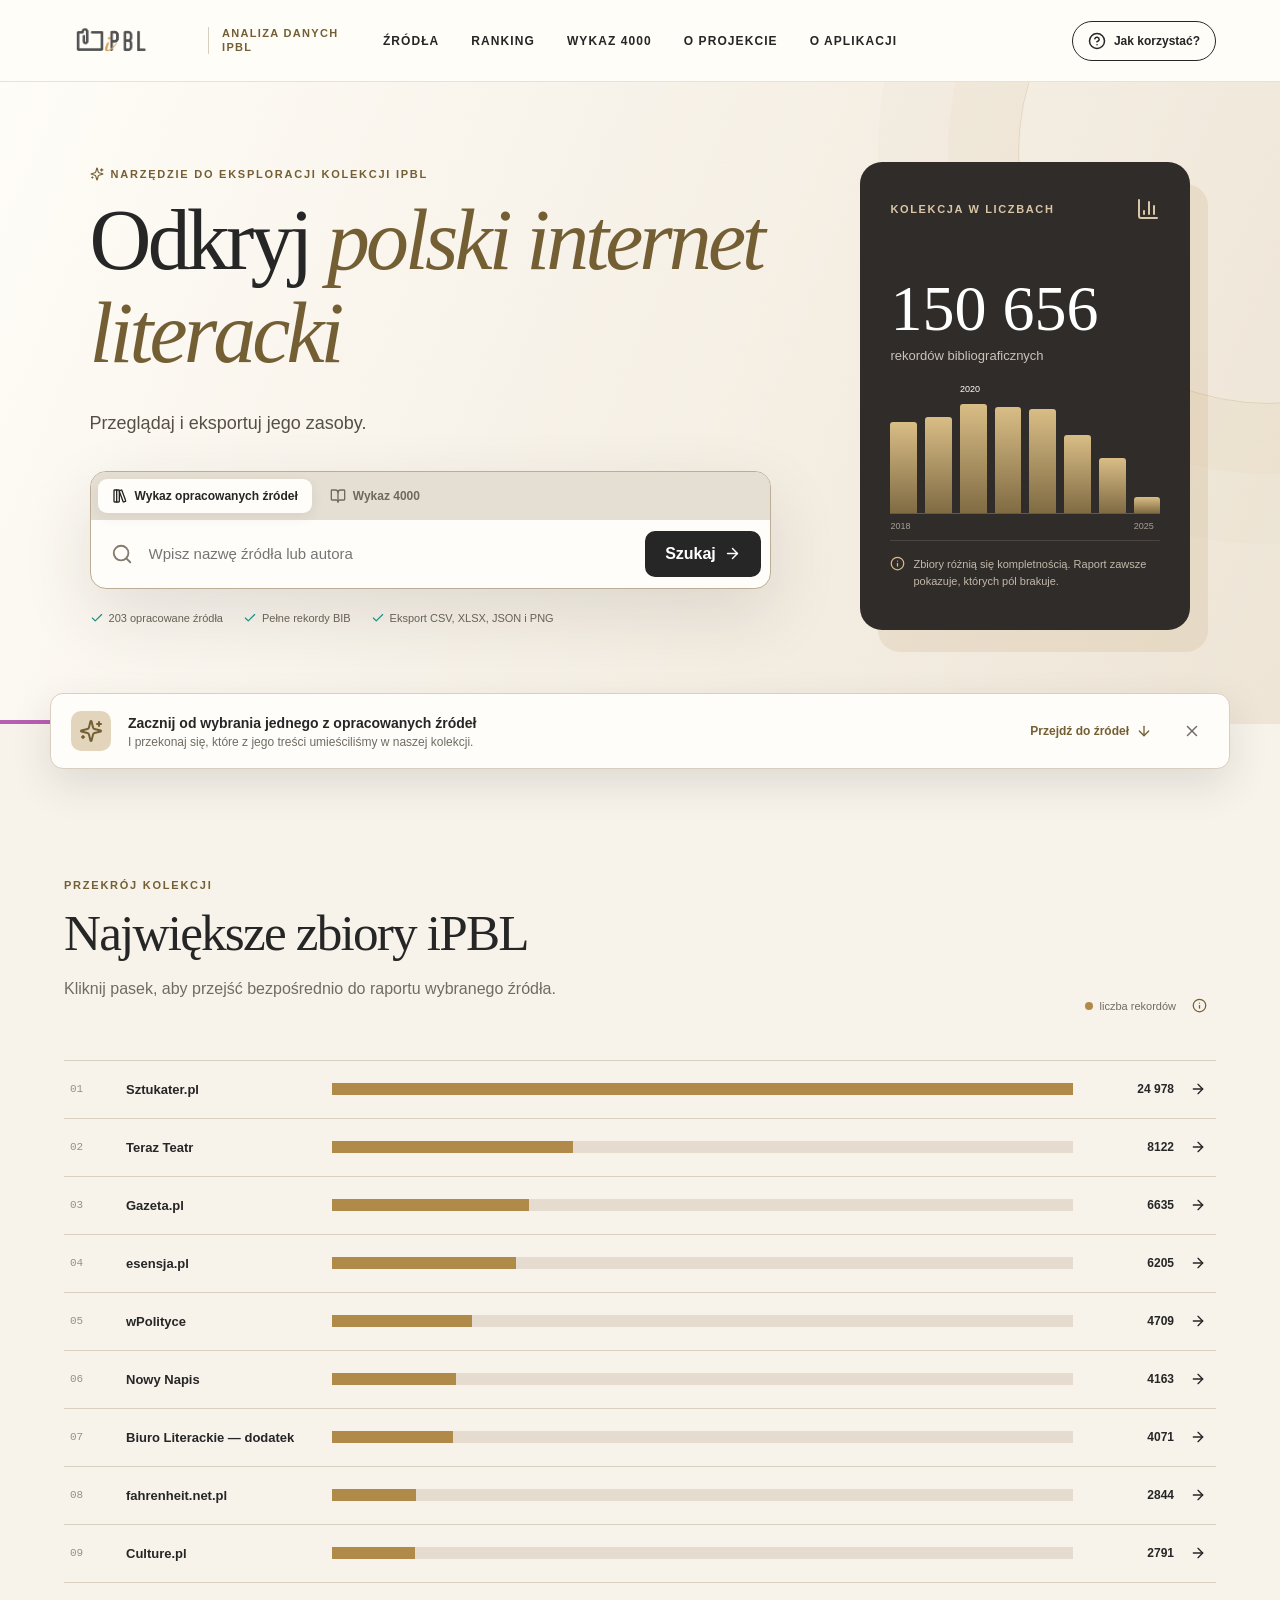
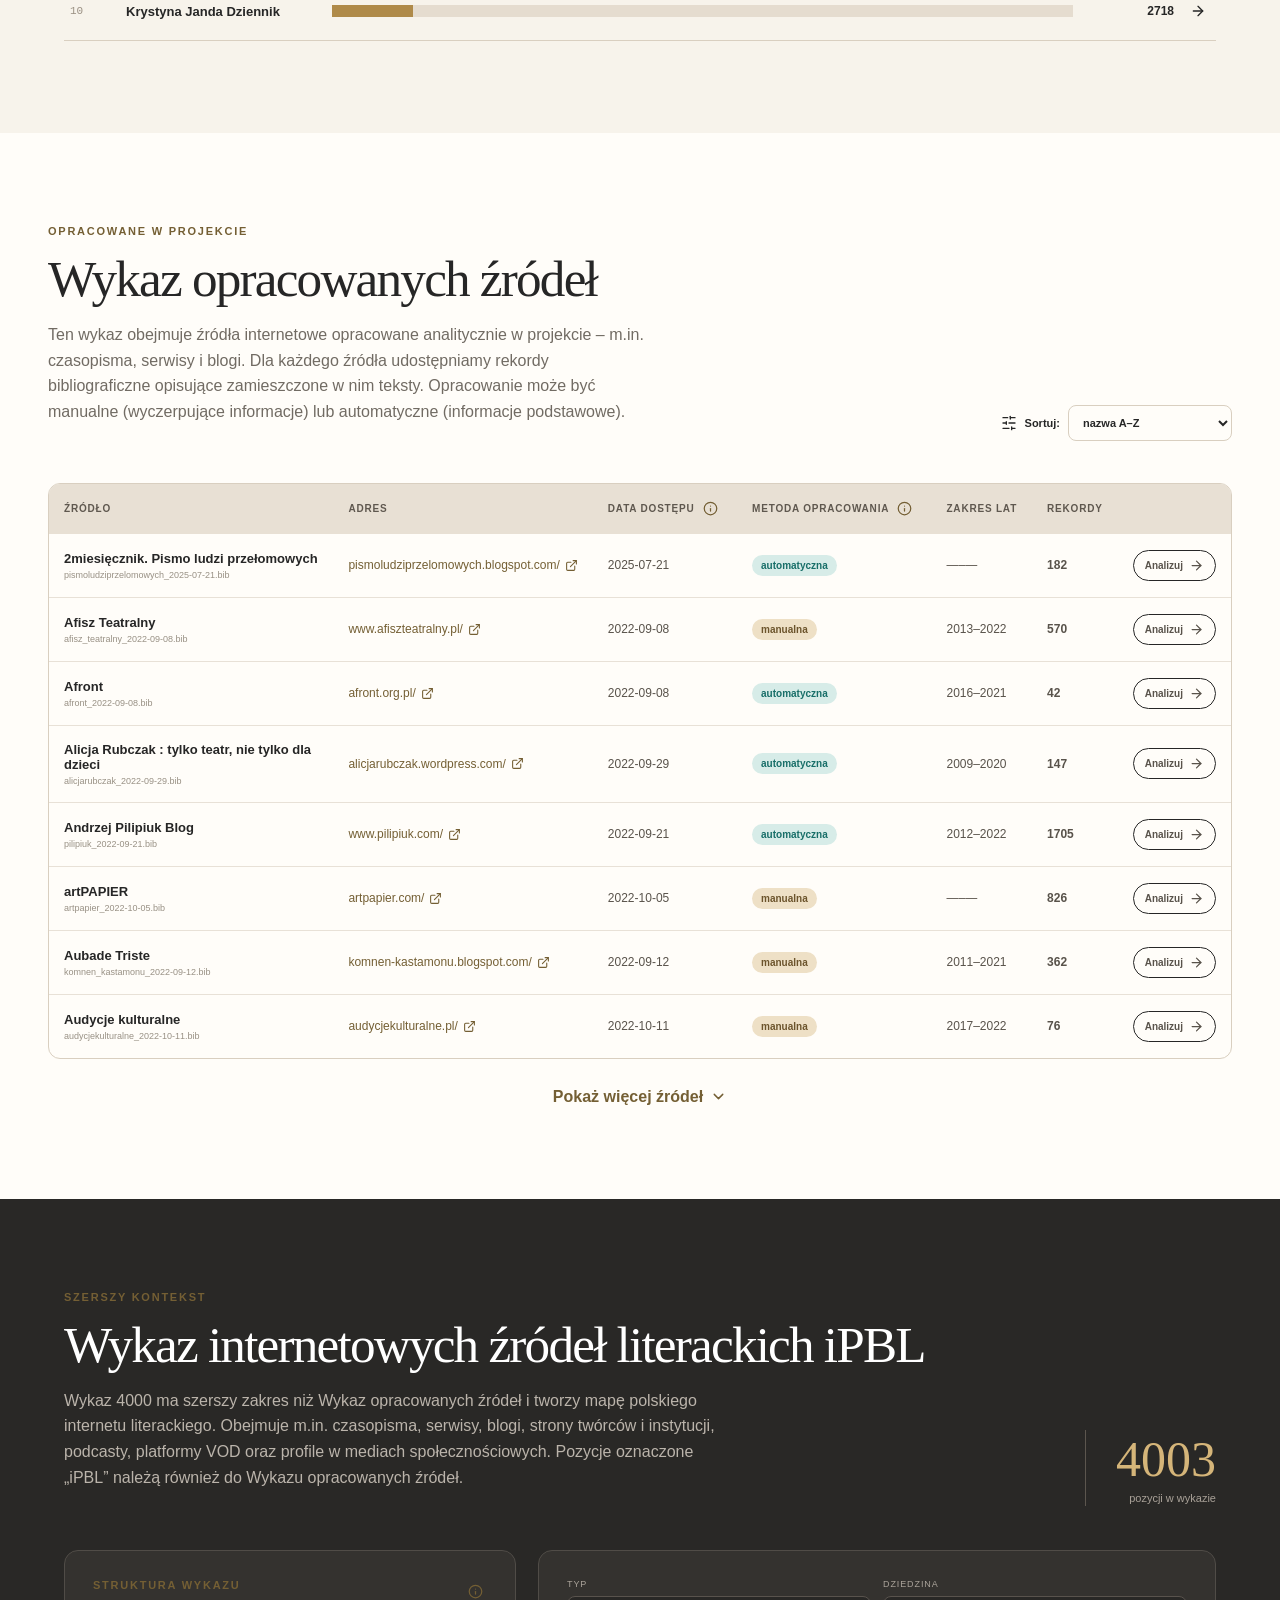
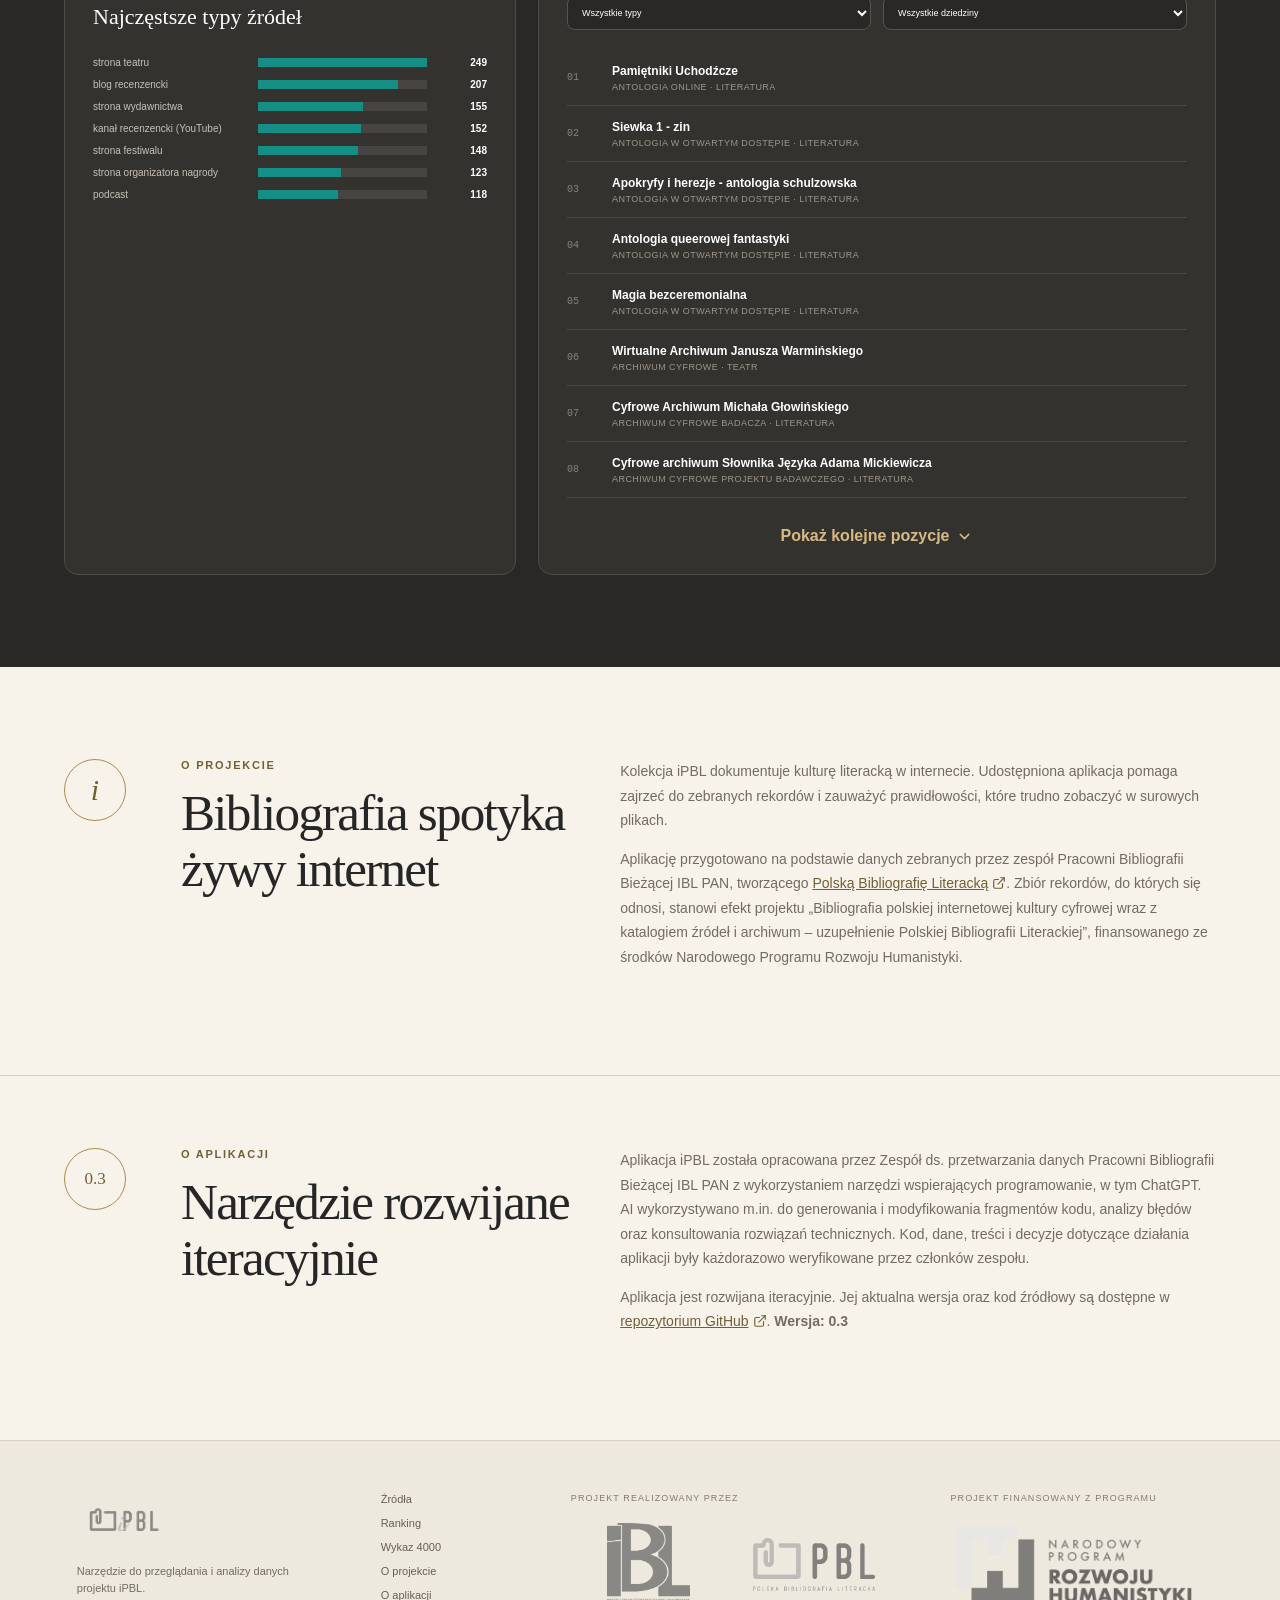
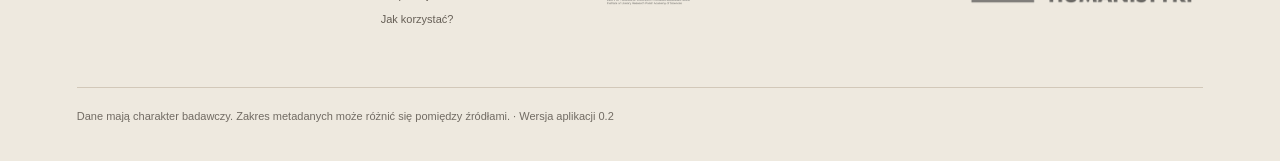
==== release/iPBL_app_standalone.html @ 631f83f5 "new structure v0.3" ====
<!doctype html>
<html lang="pl"><head><meta charset="utf-8"><meta name="viewport" content="width=device-width,initial-scale=1">
<title>Analiza danych iPBL</title><meta name="description" content="Samodzielne narzędzie do przeglądania i analizy danych iPBL.">
<link rel="icon" href="[data-uri]">
<script async src="https://www.googletagmanager.com/gtag/js?id=G-0B8F78RT52"></script>
<script>window.dataLayer = window.dataLayer || [];
  function gtag(){dataLayer.push(arguments);}
  gtag('js', new Date());
  gtag('config', 'G-0B8F78RT52');
</script>
<style>:root {
  --ink: #262626;
  --muted: #716b63;
  --paper: #f7f3eb;
  --white: #fffdf9;
  --gold: #af8a49;
  --gold-dark: #745f34;
  --coral: #df665e;
  --teal: #158f85;
  --line: #d9cfc0;
  --shadow: 0 26px 70px rgba(49, 39, 29, 0.12);
}

@theme inline {
  --font-sans: var(--font-geist-sans);
  --font-serif: var(--font-merriweather);
}

* { box-sizing: border-box; }
html { scroll-behavior: smooth; }
body { margin: 0; background: var(--paper); color: var(--ink); font-family: var(--font-geist-sans), Arial, sans-serif; }
button, input, select { font: inherit; }
button, a { -webkit-tap-highlight-color: transparent; }
a { color: inherit; }
button { color: inherit; }

.site-header { height: 82px; padding: 0 clamp(24px, 5vw, 82px); display: grid; grid-template-columns: minmax(210px, 1fr) auto minmax(210px, 1fr); align-items: center; border-bottom: 1px solid rgba(47, 43, 39, .13); background: rgba(255, 253, 249, .95); position: sticky; top: 0; z-index: 50; backdrop-filter: blur(14px); }
.brand { display: flex; align-items: center; gap: 12px; width: fit-content; text-decoration: none; }
.brand img { width: 132px; height: 56px; object-fit: contain; object-position: left center; }
.brand span { max-width: 150px; line-height: 1.25; font-size: 11px; font-weight: 650; letter-spacing: .12em; text-transform: uppercase; color: var(--gold-dark); border-left: 1px solid var(--line); padding-left: 13px; }
.brand--compact img { width: 150px; }
.site-header nav { display: flex; height: 100%; align-items: center; gap: 32px; }
.site-header nav a { text-decoration: none; text-transform: uppercase; letter-spacing: .09em; font-size: 12px; font-weight: 700; position: relative; }
.site-header nav a::after { content: ""; position: absolute; left: 0; right: 100%; bottom: -8px; height: 2px; background: var(--gold); transition: .2s; }
.site-header nav a:hover::after { right: 0; }
.help-button { justify-self: end; display: flex; align-items: center; gap: 8px; border: 1px solid var(--ink); background: transparent; border-radius: 999px; padding: 10px 15px; font-size: 12px; font-weight: 700; cursor: pointer; }
.help-button:hover { background: var(--ink); color: white; }
.mobile-menu { display: none; border: 0; background: none; }

.hero { min-height: 620px; display: grid; grid-template-columns: minmax(0, 1.35fr) minmax(330px, .65fr); gap: clamp(42px, 7vw, 110px); align-items: center; padding: 80px clamp(24px, 7vw, 125px) 94px; background: linear-gradient(112deg, rgba(255,253,248,.94), rgba(236,226,210,.84)), repeating-linear-gradient(-11deg, transparent 0 45px, rgba(110,90,60,.035) 46px 47px); position: relative; overflow: hidden; }
.hero::before, .hero::after { content: ""; position: absolute; border-radius: 50%; pointer-events: none; }
.hero::before { width: 500px; height: 500px; right: -240px; top: -180px; border: 1px solid rgba(175,138,73,.22); box-shadow: 0 0 0 70px rgba(175,138,73,.03), 0 0 0 140px rgba(175,138,73,.025); }
.hero::after { height: 4px; width: 38%; bottom: 0; left: 0; border-radius: 0; background: linear-gradient(90deg, #b55fb2 0 35%, #ff5768 35% 67%, #f1b94e 67%); box-shadow: 38vw 0 var(--teal); }
.hero-copy { max-width: 800px; position: relative; z-index: 1; }
.eyebrow { margin: 0 0 14px; display: flex; align-items: center; gap: 7px; color: var(--gold-dark); text-transform: uppercase; letter-spacing: .16em; font-size: 11px; font-weight: 800; }
h1, h2, h3 { margin: 0; line-height: 1.08; }
h1 { max-width: 760px; font-family: var(--font-merriweather), Georgia, serif; font-size: clamp(50px, 6.7vw, 96px); font-weight: 400; letter-spacing: -.045em; }
h1 em { color: var(--gold-dark); font-weight: 400; }
h2 { font-family: var(--font-merriweather), Georgia, serif; font-size: clamp(34px, 4vw, 55px); font-weight: 400; letter-spacing: -.035em; }
h3 { font-family: var(--font-merriweather), Georgia, serif; font-size: 25px; font-weight: 400; }
.hero-lead { max-width: 660px; margin: 28px 0 32px; color: #574f46; font-size: 18px; line-height: 1.7; }
.hero-search { max-width: 750px; background: var(--white); border: 1px solid #bdad97; box-shadow: var(--shadow); border-radius: 16px; overflow: hidden; }
.scope-switch { display: flex; gap: 4px; padding: 7px; background: #e5ded3; }
.scope-switch button { border: 0; background: transparent; padding: 9px 14px; border-radius: 9px; display: flex; align-items: center; gap: 7px; font-size: 12px; font-weight: 700; cursor: pointer; color: #71695f; }
.scope-switch button.active { background: var(--white); color: var(--ink); box-shadow: 0 4px 13px rgba(50,45,38,.07); }
.scope-switch button span { border-radius: 20px; padding: 2px 7px; background: rgba(42,39,35,.08); font-size: 10px; }
.search-line { height: 68px; display: flex; align-items: center; gap: 14px; padding: 8px 9px 8px 20px; }
.search-line > svg { color: #847a6d; }
.search-line input { min-width: 0; flex: 1; border: 0; outline: 0; background: transparent; font-size: 15px; }
.search-line button { border: 0; background: var(--ink); color: white; border-radius: 10px; padding: 14px 20px; display: flex; align-items: center; gap: 8px; cursor: pointer; font-weight: 700; }
.search-line button:hover { background: var(--gold-dark); }
.hero-meta { display: flex; flex-wrap: wrap; gap: 20px; margin-top: 22px; color: #685f55; font-size: 11px; }
.hero-meta span { display: flex; align-items: center; gap: 5px; }
.hero-meta svg { color: var(--teal); }
.hero-card { min-height: 410px; padding: 30px; border-radius: 22px; background: rgba(42,39,36,.97); color: white; box-shadow: 18px 22px 0 rgba(173,138,77,.14); position: relative; z-index: 1; }
.hero-card-top { display: flex; justify-content: space-between; align-items: center; color: #d9c6a7; }
.hero-card-top p { font-size: 11px; text-transform: uppercase; letter-spacing: .15em; font-weight: 700; }
.hero-total { display: block; margin-top: 46px; font-family: var(--font-merriweather), Georgia, serif; font-size: clamp(43px, 5vw, 64px); font-weight: 400; }
.hero-card > span { color: #c9c3b9; font-size: 13px; }
.mini-spectrum { height: 110px; display: flex; gap: 8px; align-items: end; margin: 40px 0 26px; border-bottom: 1px solid rgba(255,255,255,.22); }
.mini-spectrum div { height: 100%; flex: 1; position: relative; display: flex; align-items: end; }
.mini-spectrum div span { display: block; width: 100%; background: linear-gradient(#d9bd86, #806b43); border-radius: 3px 3px 0 0; position: relative; }
.mini-spectrum small { font-size: 9px; position: absolute; bottom: -18px; color: #a7a095; }
.mini-spectrum b { position: absolute; top: -20px; font-size: 9px; font-weight: 500; }
.hero-card-note { display: flex; align-items: flex-start; gap: 8px; padding-top: 15px; color: #c2b9aa; font-size: 11px; line-height: 1.5; border-top: 1px solid rgba(255,255,255,.12); }
.hero-card-note svg { flex: 0 0 auto; color: #d9bd86; }

.onboarding { max-width: 1180px; margin: -31px auto 40px; position: relative; z-index: 4; display: grid; grid-template-columns: auto 1fr auto auto; gap: 17px; align-items: center; padding: 17px 20px; background: var(--white); border: 1px solid var(--line); border-radius: 13px; box-shadow: 0 15px 40px rgba(50,43,36,.12); }
.onboarding-icon { width: 40px; height: 40px; border-radius: 10px; background: #e3d5bb; color: var(--gold-dark); display: grid; place-items: center; }
.onboarding strong { font-size: 14px; }
.onboarding p { margin: 3px 0 0; font-size: 12px; color: var(--muted); }
.onboarding > button { display: flex; align-items: center; gap: 7px; border: 0; background: transparent; color: var(--gold-dark); cursor: pointer; font-weight: 750; font-size: 12px; }
.onboarding .onboarding-close { color: var(--muted); padding: 8px; }

.section { max-width: 1320px; margin: 0 auto; padding: 92px clamp(24px, 5vw, 68px); }
.section--split { padding-top: 70px; }
.section-heading { display: flex; align-items: end; justify-content: space-between; gap: 30px; margin-bottom: 42px; }
.section-heading > div:first-child > p:last-child { max-width: 600px; color: var(--muted); line-height: 1.6; }
.legend { display: flex; align-items: center; gap: 16px; font-size: 11px; color: var(--muted); }
.legend span { display: flex; align-items: center; gap: 7px; }
.dot { width: 8px; height: 8px; border-radius: 50%; display: inline-block; }
.dot--gold { background: var(--gold); }
.info-tip { display: inline-grid; place-items: center; width: 24px; height: 24px; position: relative; border-radius: 50%; color: var(--gold-dark); cursor: help; }
.info-tip::after { content: attr(data-tip); position: absolute; width: 235px; bottom: calc(100% + 9px); right: -8px; background: var(--ink); color: white; padding: 10px 12px; border-radius: 8px; font-size: 11px; line-height: 1.4; opacity: 0; pointer-events: none; transform: translateY(4px); transition: .16s; z-index: 60; text-transform: none; letter-spacing: normal; font-weight: 500; }
.info-tip:hover::after, .info-tip:focus::after { opacity: 1; transform: translateY(0); }
.top-chart { border-top: 1px solid var(--line); }
.top-row { width: 100%; height: 58px; display: grid; grid-template-columns: 40px 190px 1fr 85px 20px; gap: 16px; align-items: center; border: 0; border-bottom: 1px solid var(--line); background: transparent; text-align: left; cursor: pointer; }
.top-row:hover { background: rgba(255,255,255,.65); }
.top-row:hover .top-track i { background: var(--coral); }
.rank { font-family: var(--font-geist-mono); color: #9a9083; font-size: 11px; }
.top-name { font-weight: 650; font-size: 13px; white-space: nowrap; overflow: hidden; text-overflow: ellipsis; }
.top-track { height: 12px; background: #e5dccf; display: block; }
.top-track i { display: block; height: 100%; background: var(--gold); transition: .2s; }
.top-row strong { text-align: right; font-size: 12px; }

.sources-section { background: var(--white); max-width: none; padding-left: max(24px, calc((100vw - 1184px) / 2)); padding-right: max(24px, calc((100vw - 1184px) / 2)); }
.source-tools label { display: flex; align-items: center; gap: 8px; font-size: 11px; font-weight: 700; }
select { border: 1px solid var(--line); border-radius: 8px; background: var(--white); padding: 10px 30px 10px 10px; color: var(--ink); outline-color: var(--gold); }
.source-table-wrap, .table-wrap { overflow: auto; border: 1px solid var(--line); border-radius: 12px; }
table { width: 100%; border-collapse: collapse; }
th { padding: 13px 15px; background: #e8e0d4; color: #5f584f; text-align: left; font-size: 10px; text-transform: uppercase; letter-spacing: .08em; white-space: nowrap; }
th .info-tip { display: inline-grid; vertical-align: middle; }
td { padding: 16px 15px; border-bottom: 1px solid #e8e1d7; font-size: 12px; color: #59534b; vertical-align: middle; }
tbody tr:last-child td { border-bottom: 0; }
tbody tr:hover td { background: #faf7f1; }
td strong { display: block; color: var(--ink); font-size: 13px; }
td small { display: block; margin-top: 4px; color: #989084; font-size: 9px; }
td a { color: var(--gold-dark); display: inline-flex; align-items: center; gap: 5px; text-decoration: none; }
.row-button { display: flex; align-items: center; gap: 6px; white-space: nowrap; border: 1px solid var(--ink); background: transparent; border-radius: 999px; padding: 7px 11px; cursor: pointer; font-size: 10px; font-weight: 700; }
.row-button:hover { background: var(--ink); color: white; }
.method-badge { display: inline-flex; align-items: center; padding: 5px 9px; border-radius: 999px; font-size: 10px; font-weight: 750; white-space: nowrap; }
.method-badge--manualna { color: #6c542c; background: #eee0c6; }
.method-badge--automatyczna { color: #176e68; background: #d7ece8; }
.method-badge--nieustalona { color: #716b63; background: #e8e2d9; }
.show-more { margin: 28px auto 0; display: flex; align-items: center; gap: 7px; border: 0; background: transparent; color: var(--gold-dark); font-weight: 750; cursor: pointer; }
.show-more--light { color: #d7ba83; }
.results-note { margin: -20px 0 18px; color: var(--muted); font-size: 12px; }
.empty-state { padding: 28px; text-align: center; color: var(--muted); font-size: 13px; }

.catalog-section { background: #292826; color: white; }
.catalog-intro { display: grid; grid-template-columns: 1fr auto; align-items: end; gap: 40px; margin-bottom: 44px; }
.catalog-intro p:last-child { color: #bbb4ab; max-width: 660px; line-height: 1.6; }
.catalog-stat { text-align: right; border-left: 1px solid #5c564e; padding-left: 30px; }
.catalog-stat strong { font-family: var(--font-merriweather), Georgia, serif; font-weight: 400; display: block; color: #d5b579; font-size: 50px; }
.catalog-stat span { color: #a9a198; font-size: 11px; }
.catalog-grid { display: grid; grid-template-columns: .8fr 1.2fr; gap: 22px; }
.catalog-chart-card, .catalog-list-card { background: #34322f; border: 1px solid #504c47; border-radius: 14px; padding: 28px; }
.card-heading { display: flex; align-items: start; justify-content: space-between; margin-bottom: 28px; }
.card-heading h3 { font-size: 22px; }
.catalog-filters { display: grid; grid-template-columns: 1fr 1fr; gap: 12px; margin-bottom: 20px; }
.catalog-filters label { display: grid; gap: 7px; color: #aaa39a; font-size: 9px; text-transform: uppercase; letter-spacing: .1em; }
.catalog-filters select { width: 100%; background: #292826; color: white; border-color: #59534d; }
.catalog-row { display: grid; grid-template-columns: 35px minmax(0, 1fr) auto; gap: 10px; align-items: center; min-height: 56px; border-bottom: 1px solid #4b4742; }
.catalog-main-link { min-width: 0; color: inherit; text-decoration: none; }
.catalog-row:hover .catalog-main-link strong, .catalog-main-link:hover strong { color: #d6bb86; }
.catalog-ipbl-badge { border: 1px solid #d6bb86; background: transparent; color: #d6bb86; border-radius: 999px; padding: 5px 8px; cursor: pointer; font-size: 9px; font-weight: 800; letter-spacing: .05em; }
.catalog-ipbl-badge:hover, .catalog-ipbl-badge:focus { background: #d6bb86; color: #292826; outline: none; }
.catalog-index { font-family: var(--font-geist-mono); color: #89827a; font-size: 10px; }
.catalog-row strong { display: block; font-size: 12px; }
.catalog-row small { display: block; color: #9d958c; font-size: 9px; margin-top: 4px; text-transform: uppercase; letter-spacing: .05em; }
.catalog-list-card .results-note { margin: 0 0 12px; color: #bdb6ad; }
.results-note--filters { display: flex; align-items: center; flex-wrap: wrap; gap: 9px; }
.filter-chip { display: inline-flex; align-items: center; gap: 6px; padding: 5px 7px 5px 10px; border: 1px solid #6b6258; border-radius: 999px; background: rgba(213,181,121,.08); color: #e2cfaa; }
.filter-chip button { width: 22px; height: 22px; display: grid; place-items: center; border: 0; border-radius: 50%; background: rgba(255,255,255,.08); color: inherit; cursor: pointer; padding: 0; }
.filter-chip button:hover, .filter-chip button:focus { background: #d6bb86; color: #292826; outline: none; }

.bars { display: grid; gap: 11px; }
.bar-row { display: grid; grid-template-columns: minmax(95px, 155px) 1fr 50px; gap: 10px; align-items: center; font-size: 10px; }
.bar-label { overflow: hidden; white-space: nowrap; text-overflow: ellipsis; color: #c8c1b7; }
.bar-track { height: 9px; background: rgba(255,255,255,.09); }
.bar-track span { height: 100%; display: block; background: var(--gold); }
.bars--teal .bar-track span { background: var(--teal); }
.bars--coral .bar-track span { background: var(--coral); }
.bar-row strong { text-align: right; font-size: 10px; }

.about { display: grid; grid-template-columns: 75px .8fr 1.2fr; gap: 42px; align-items: start; }
.about-number { width: 62px; height: 62px; display: grid; place-items: center; border: 1px solid var(--gold); color: var(--gold-dark); border-radius: 50%; font-family: var(--font-merriweather), Georgia, serif; font-size: 30px; font-style: italic; }
.about-copy { color: var(--muted); line-height: 1.75; font-size: 14px; }
.about-copy p:first-child { margin-top: 0; }
.about-copy a { color: var(--gold-dark); display: inline-flex; align-items: center; gap: 4px; }
.about--app { border-top: 1px solid var(--line); padding-top: 72px; }
.about-number--version { font-size: 17px; font-style: normal; }
footer { padding: 52px clamp(24px, 6vw, 90px) 24px; background: #eee9df; color: var(--ink); border-top: 1px solid var(--line); display: grid; grid-template-columns: 1fr .55fr 1.3fr 1fr; gap: clamp(28px, 4vw, 58px); align-items: start; }
footer p { color: #716b63; font-size: 11px; line-height: 1.6; }
.footer-intro .brand { margin-bottom: 14px; }
.footer-intro .brand img, .footer-logo img { filter: grayscale(1); opacity: .62; transition: filter .22s, opacity .22s, transform .22s; }
.footer-intro .brand:hover img, .footer-logo:hover img { filter: none; opacity: 1; transform: translateY(-2px); }
.footer-links { display: grid; gap: 12px; }
.footer-links a, .footer-links button { color: #665f56; text-decoration: none; background: none; border: 0; padding: 0; text-align: left; cursor: pointer; font-size: 11px; }
.footer-links a:hover, .footer-links button:hover { color: var(--gold-dark); }
.footer-institutions > span, .footer-funding > span:first-child { display: block; color: #827a70; font-size: 9px; text-transform: uppercase; letter-spacing: .12em; margin-bottom: 14px; }
.footer-logo-row { display: grid; grid-template-columns: repeat(2, minmax(0, 1fr)); align-items: center; gap: 18px; }
.footer-logo { height: 94px; display: flex; align-items: center; justify-content: center; background: transparent; }
.footer-logo img { display: block; max-width: 100%; max-height: 88px; width: auto; height: auto; object-fit: contain; }
.footer-logo--wide { width: min(100%, 245px); justify-content: flex-start; }
.footer-logo--wide img { max-height: 88px; }
.footer-note { grid-column: 1 / -1; padding-top: 20px; border-top: 1px solid #d2c8b9; }

.modal-backdrop { position: fixed; inset: 0; z-index: 100; background: rgba(24,22,20,.78); backdrop-filter: blur(6px); padding: 22px; display: grid; place-items: center; }
.source-modal { width: min(1180px, 100%); max-height: calc(100vh - 44px); overflow: auto; background: var(--paper); border-radius: 18px; box-shadow: 0 35px 100px rgba(0,0,0,.4); padding: 38px; position: relative; }
.modal-close { position: absolute; top: 15px; right: 15px; width: 38px; height: 38px; border: 0; background: #e9e1d6; border-radius: 50%; cursor: pointer; display: grid; place-items: center; z-index: 3; }
.modal-heading { display: flex; align-items: end; justify-content: space-between; gap: 30px; padding-right: 30px; }
.modal-heading h2 { font-size: 43px; }
.modal-heading > div > p:last-child { color: var(--muted); font-size: 12px; }
.modal-heading a { display: inline-flex; align-items: center; gap: 5px; color: var(--gold-dark); }
.button { display: flex; align-items: center; justify-content: center; gap: 8px; border: 0; border-radius: 9px; padding: 12px 16px; cursor: pointer; font-weight: 700; }
.button--dark { background: var(--ink); color: white; }
.button--gold { background: var(--gold); color: white; }
.export-menu { position: relative; }
.export-popover { display: none; position: absolute; right: 0; top: 100%; min-width: 170px; padding: 6px; background: white; border: 1px solid var(--line); border-radius: 10px; box-shadow: var(--shadow); z-index: 4; }
.export-menu:hover .export-popover, .export-menu:focus-within .export-popover { display: grid; }
.export-popover button { border: 0; background: none; display: flex; align-items: center; gap: 8px; padding: 9px; border-radius: 7px; cursor: pointer; text-align: left; }
.export-popover button:hover { background: var(--paper); }
.export-popover button:disabled { opacity: .4; cursor: wait; }
.modal-kpis { display: grid; grid-template-columns: repeat(4, 1fr); margin: 32px 0; border-top: 1px solid var(--line); border-bottom: 1px solid var(--line); }
.modal-kpis div { padding: 20px; border-right: 1px solid var(--line); }
.modal-kpis div:last-child { border-right: 0; }
.modal-kpis span { display: block; text-transform: uppercase; letter-spacing: .1em; font-size: 9px; color: var(--muted); }
.modal-kpis strong { display: block; font-family: var(--font-merriweather), Georgia, serif; font-size: 26px; font-weight: 400; margin-top: 8px; }
.modal-kpis small { color: #999084; font-size: 9px; }
.analysis-tabs { display: flex; gap: 6px; border-bottom: 1px solid var(--line); }
.analysis-tabs button { border: 0; background: none; padding: 12px 15px; color: var(--muted); font-size: 11px; cursor: pointer; border-bottom: 2px solid transparent; }
.analysis-tabs button.active { color: var(--ink); font-weight: 750; border-color: var(--gold); }
.analysis-panel { display: grid; grid-template-columns: .33fr .67fr; gap: 35px; min-height: 300px; align-items: center; padding: 28px 0 40px; }
.analysis-copy p:last-child { color: var(--muted); line-height: 1.6; font-size: 12px; }
.analysis-visual .bars .bar-label { color: var(--muted); }
.analysis-visual .bar-track { background: #e0d8cc; }
.year-chart { width: 100%; height: auto; overflow: visible; }
.axis { stroke: #b9aa96; }
.chart-column { fill: var(--gold); transition: .2s; }
.chart-column-group { outline: none; }
.chart-column-group:hover .chart-column, .chart-column-group:focus .chart-column { fill: var(--coral); }
.chart-tooltip { opacity: 0; pointer-events: none; transition: opacity .15s; }
.chart-column-group:hover .chart-tooltip, .chart-column-group:focus .chart-tooltip { opacity: 1; }
.chart-tooltip rect { fill: var(--ink); }
.chart-tooltip text { fill: white; font-size: 9px; font-weight: 700; font-family: var(--font-geist-sans); }
.chart-label, .chart-max { fill: #71695e; font-size: 9px; font-family: var(--font-geist-sans); }
.records-heading { display: flex; justify-content: space-between; align-items: end; gap: 20px; margin-bottom: 18px; }
.records-heading h3 { font-size: 27px; }
.table-search { min-width: 270px; display: flex; align-items: center; gap: 8px; padding: 10px 12px; background: white; border: 1px solid var(--line); border-radius: 9px; }
.table-search input { border: 0; outline: 0; width: 100%; background: transparent; font-size: 12px; }
.table-wrap { background: white; }
.table-wrap th { position: sticky; top: 0; z-index: 1; }
.table-wrap td { max-width: 300px; line-height: 1.45; }
.keywords-cell { min-width: 250px; }
.metadata-link { color: var(--gold-dark); text-decoration: underline; text-decoration-color: rgba(116,95,52,.35); text-underline-offset: 2px; }
.term-separator { color: #9a9185; }
.pagination { display: flex; justify-content: space-between; align-items: center; padding-top: 14px; color: var(--muted); font-size: 11px; }
.pagination div { display: flex; align-items: center; gap: 10px; }
.pagination button { border: 1px solid var(--line); background: white; border-radius: 7px; padding: 7px 11px; cursor: pointer; }
.pagination button:disabled { opacity: .4; cursor: default; }
.loading, .error-box { padding: 40px; text-align: center; color: var(--muted); }
.loading span { width: 18px; height: 18px; border: 2px solid var(--line); border-top-color: var(--gold); border-radius: 50%; display: inline-block; vertical-align: middle; margin-right: 8px; animation: spin .8s linear infinite; }
.error-box { color: #a5403b; background: #f8dfdc; border-radius: 10px; }
@keyframes spin { to { transform: rotate(360deg); } }

.help-modal { width: min(600px, 100%); background: var(--paper); border-radius: 18px; padding: 45px; position: relative; box-shadow: var(--shadow); }
.help-modal h2 { font-size: 38px; }
.help-modal ol { list-style: none; padding: 0; margin: 35px 0; display: grid; gap: 22px; }
.help-modal li { display: grid; grid-template-columns: 38px 1fr; gap: 14px; }
.help-modal li > span { width: 34px; height: 34px; border-radius: 50%; display: grid; place-items: center; background: #e2d4bb; color: var(--gold-dark); font-family: var(--font-merriweather), Georgia, serif; }
.help-modal li strong { font-size: 14px; }
.help-modal li p { margin: 4px 0 0; color: var(--muted); line-height: 1.5; font-size: 12px; }
.help-note { margin: -8px 0 28px; padding: 12px 14px; border-left: 3px solid var(--gold); background: #eee5d7; color: #625b52; font-size: 11px; line-height: 1.55; }

@media (max-width: 980px) {
  .site-header { grid-template-columns: 1fr auto auto; }
  .site-header nav { display: none; position: absolute; top: 82px; left: 0; right: 0; height: auto; padding: 25px; background: white; flex-direction: column; align-items: flex-start; }
  .site-header nav.open { display: flex; }
  .mobile-menu { display: block; }
  .hero { grid-template-columns: 1fr; padding-top: 65px; }
  .hero-card { min-height: 340px; }
  .catalog-grid { grid-template-columns: 1fr; }
  .about { grid-template-columns: 60px 1fr; }
  .about-copy { grid-column: 2; }
  footer { grid-template-columns: 1fr 1fr; }
  .footer-institutions { grid-column: 1 / -1; }
  .footer-note { grid-column: 1 / -1; }
  .analysis-panel { grid-template-columns: 1fr; }
}

@media (max-width: 680px) {
  .site-header { height: 70px; padding: 0 18px; }
  .site-header nav { top: 70px; }
  .brand img { width: 112px; }
  .brand span, .help-button { display: none; }
  .hero { padding: 54px 20px 75px; min-height: auto; }
  h1 { font-size: 48px; }
  h2 { font-size: 34px; }
  .hero-lead { font-size: 15px; }
  .scope-switch { overflow-x: auto; }
  .scope-switch button { white-space: nowrap; }
  .search-line button { padding: 13px; font-size: 0; }
  .search-line button svg { width: 18px; }
  .hero-meta { display: none; }
  .onboarding { margin: 14px 14px 0; grid-template-columns: auto 1fr auto; }
  .onboarding > button:not(.onboarding-close) { grid-column: 2; }
  .onboarding-close { grid-column: 3; grid-row: 1; }
  .section { padding: 65px 20px; }
  .section-heading, .catalog-intro, .modal-heading, .records-heading { align-items: flex-start; flex-direction: column; display: flex; }
  .top-row { grid-template-columns: 28px 110px 1fr 65px; gap: 8px; }
  .top-row svg { display: none; }
  .source-tools { width: 100%; }
  .source-tools label { justify-content: space-between; }
  .catalog-stat { text-align: left; border-left: 0; border-top: 1px solid #5c564e; padding: 18px 0 0; }
  .catalog-filters { grid-template-columns: 1fr; }
  .about { grid-template-columns: 1fr; }
  .about-copy { grid-column: auto; }
  footer { grid-template-columns: 1fr; }
  .footer-institutions { grid-column: auto; }
  .footer-logo-row { max-width: 360px; }
  .source-modal { padding: 30px 18px; max-height: 100vh; border-radius: 0; }
  .modal-backdrop { padding: 0; }
  .modal-heading h2 { font-size: 32px; }
  .modal-kpis { grid-template-columns: 1fr 1fr; }
  .modal-kpis div:nth-child(2) { border-right: 0; }
  .analysis-tabs { overflow-x: auto; }
  .analysis-tabs button { white-space: nowrap; }
  .table-search { min-width: 100%; }
  .pagination { align-items: flex-start; gap: 12px; flex-direction: column; }
  .help-modal { min-height: 100vh; border-radius: 0; padding: 45px 25px; }
}

body{--font-geist-sans:Arial,sans-serif;--font-geist-mono:Consolas,monospace;--font-merriweather:Georgia,serif}


/* Informational tooltips are rendered at document-body level so table overflow cannot clip them. */
.info-tip::after { content: none !important; display: none !important; }
#ipbl-global-tooltip {
  position: fixed;
  left: 0;
  top: 0;
  z-index: 2147483647;
  display: none;
  max-width: min(290px, calc(100vw - 24px));
  padding: 10px 12px;
  border-radius: 8px;
  background: var(--ink, #262626);
  color: #fff;
  box-shadow: 0 8px 24px rgba(0,0,0,.22);
  font-family: var(--font-geist-sans, Arial, sans-serif);
  font-size: 11px;
  font-weight: 500;
  line-height: 1.45;
  letter-spacing: normal;
  text-transform: none;
  white-space: normal;
  pointer-events: none;
}
</style></head><body><div id="root"></div>
<script>window.IPBL_DATA={"sources":[{"file":"afisz_teatralny_2022-09-08.bib","name":"Afisz Teatralny","accessDate":"2022-09-08","records":570,"url":"http://www.afiszteatralny.pl/","method":"manualna","yearFrom":"2013","yearTo":"2022","years":[{"label":"2013","value":7},{"label":"2014","value":58},{"label":"2015","value":80},{"label":"2016","value":110},{"label":"2017","value":146},{"label":"2018","value":71},{"label":"2019","value":47},{"label":"2020","value":25},{"label":"2021","value":20},{"label":"2022","value":6}],"authorsTotal":1,"genresTotal":4,"subjectsTotal":304,"authors":[{"label":"Kobroń, Agnieszka","value":570}],"genres":[{"label":"recenzja","value":472},{"label":"wywiad","value":60},{"label":"artykuł","value":35},{"label":"felieton","value":1}],"subjects":[{"label":"Warszawa","value":359},{"label":"Kraków","value":76},{"label":"artyści teatru","value":66},{"label":"wywiad","value":59},{"label":"Teatr Studio","value":33},{"label":"Teatr Żydowski im. Estery Rachel i Idy Kamińskich","value":29},{"label":"Teatr Powszechny","value":27},{"label":"monodram","value":27},{"label":"Narodowy Stary Teatr im. Heleny Modrzejewskiej","value":26},{"label":"Teatr WARSawy","value":25}]},{"file":"afront_2022-09-08.bib","name":"Afront","accessDate":"2022-09-08","records":42,"url":"https://afront.org.pl/","method":"automatyczna","yearFrom":"2016","yearTo":"2021","years":[{"label":"2016","value":6},{"label":"2017","value":14},{"label":"2018","value":5},{"label":"2019","value":9},{"label":"2020","value":6},{"label":"2021","value":2}],"authorsTotal":4,"genresTotal":0,"subjectsTotal":6,"authors":[{"label":"Nowosad, Jarosław","value":6},{"label":"Dobrego ankietera poznamy po podbitych oczach i śladach and po gaszeniu na ciele papierosów and z książki pt. „Jak się pozbyć ankietera i dlaczego w tym celu trzeba go ukatrupić”, Cytat and Dziechciarz, Olgerd and Internet, Fot.","value":1},{"label":"tekst: Jarosław Nowosad and zdjęcia: Olgerd Dziechciarz","value":1},{"label":"Nowosad, Tekst: Jarosław and Zub, Fot. Agnieszka","value":1}],"genres":[],"subjects":[{"label":"Aktualności","value":36},{"label":"Recenzje","value":10},{"label":"Proza","value":5},{"label":"Blog","value":4},{"label":"Inne","value":2},{"label":"Polecamy","value":1}]},{"file":"aict_2024-03-08.bib","name":"Sekcja Polska Międzynarodowego Stowarzyszenia Krytyków Teatralnych AICT","accessDate":"2024-03-08","records":483,"url":"https://www.aict.art.pl/","method":"manualna","yearFrom":"2004","yearTo":"2008","years":[{"label":"2004","value":73},{"label":"2005","value":91},{"label":"2006","value":123},{"label":"2007","value":112},{"label":"2008","value":84}],"authorsTotal":66,"genresTotal":12,"subjectsTotal":114,"authors":[{"label":"Miłkowski, Tomasz","value":153},{"label":"Ada Romanowska","value":38},{"label":"Justyna Hofman – Wiśniewska","value":36},{"label":"Bożena Frankowska","value":10},{"label":"Semła","value":9},{"label":"Hofman-Wiśniewska, Justyna","value":7},{"label":"Jagoda Opalińska","value":6},{"label":"Klemens Krzyżagórski","value":5}],"genres":[{"label":"recenzja","value":192},{"label":"artykuł","value":160},{"label":"nota","value":63},{"label":"wywiad","value":34},{"label":"zgon","value":12},{"label":"kult","value":5},{"label":"teksty dramatyczne","value":4},{"label":"wypowiedź","value":3}],"subjects":[{"label":"Warsaw","value":29},{"label":"AICT Polska","value":13},{"label":"Olsztyn","value":13},{"label":"Wroclaw","value":10},{"label":"International Association of Theatre Critics.","value":5},{"label":"Lublin","value":5},{"label":"Pisarze rosyjscy","value":4},{"label":"Poeci rosyjscy","value":4},{"label":"Teatr im. Stefana Jaracza (Olsztyn).","value":4},{"label":"Seoul","value":4}]},{"file":"alicjarubczak_2022-09-29.bib","name":"Alicja Rubczak : tylko teatr, nie tylko dla dzieci","accessDate":"2022-09-29","records":147,"url":"https://alicjarubczak.wordpress.com/","method":"automatyczna","yearFrom":"2009","yearTo":"2020","years":[{"label":"2009","value":42},{"label":"2010","value":47},{"label":"2011","value":39},{"label":"2012","value":18},{"label":"2020","value":1}],"authorsTotal":1,"genresTotal":0,"subjectsTotal":0,"authors":[{"label":"Morawska-Rubczak, Alicja","value":147}],"genres":[],"subjects":[]},{"file":"artpapier_2022-10-05.bib","name":"artPAPIER","accessDate":"2022-10-05","records":826,"url":"http://artpapier.com/","method":"manualna","yearFrom":"—","yearTo":"—","years":[],"authorsTotal":164,"genresTotal":7,"subjectsTotal":995,"authors":[{"label":"Ciszewski, Andrzej","value":143},{"label":"Pieniążek, Przemysław","value":74},{"label":"Kamila Czaja","value":41},{"label":"Magdalena Piotrowska-Grot","value":32},{"label":"Grzegorz Marcinkowski","value":28},{"label":"Redakcja","value":20},{"label":"Michał Misztal","value":20},{"label":"Strózik, Sabina","value":19}],"genres":[{"label":"recenzja","value":728},{"label":"artykuł","value":37},{"label":"wiersz","value":29},{"label":"wywiad","value":5},{"label":"esej","value":3},{"label":"proza","value":3},{"label":"zgon","value":1}],"subjects":[{"label":"komiks","value":255},{"label":"idee","value":234},{"label":"literatura","value":178},{"label":"poezja","value":95},{"label":"Pisarze francuscy","value":60},{"label":"Poeci francuscy","value":60},{"label":"prezentacje","value":40},{"label":"Pisarze irlandzcy","value":26},{"label":"Poeci irlandzcy","value":26},{"label":"film","value":23}]},{"file":"audycjekulturalne_2022-10-11.bib","name":"Audycje kulturalne","accessDate":"2022-10-11","records":76,"url":"https://audycjekulturalne.pl/","method":"manualna","yearFrom":"2017","yearTo":"2022","years":[{"label":"2017","value":10},{"label":"2018","value":18},{"label":"2019","value":1},{"label":"2020","value":12},{"label":"2021","value":18},{"label":"2022","value":17}],"authorsTotal":12,"genresTotal":7,"subjectsTotal":340,"authors":[{"label":"Oklińska, Katarzyna","value":18},{"label":"Miszewska, Magdalena","value":11},{"label":"Matwiejuk, Martyna","value":9},{"label":"Galant, Aleksandra","value":9},{"label":"Kołodziejczyk, Dorota","value":8},{"label":"Ryba, Natalia","value":5},{"label":"Karna, Anna","value":5},{"label":"Gzyra-Iskandar, Joanna","value":4}],"genres":[{"label":"artykuł","value":55},{"label":"nota","value":8},{"label":"wspomnienie","value":5},{"label":"inne","value":4},{"label":"kult","value":2},{"label":"zgon","value":1},{"label":"recenzja","value":1}],"subjects":[{"label":"ksiązka","value":13},{"label":"film","value":10},{"label":"teatr","value":9},{"label":"wystawa","value":8},{"label":"NCK","value":8},{"label":"poezja","value":8},{"label":"sztuka","value":7},{"label":"literatura","value":6},{"label":"biografia","value":5},{"label":"czytanie","value":5}]},{"file":"bartlebydeangola_2025-03-20.bib","name":"Bartleby de Angola","accessDate":"2025-03-20","records":18,"url":"https://bartlebydeangola.blogspot.com/","method":"manualna","yearFrom":"2013","yearTo":"2024","years":[{"label":"2013","value":4},{"label":"2014","value":5},{"label":"2017","value":2},{"label":"2018","value":2},{"label":"2019","value":2},{"label":"2024","value":3}],"authorsTotal":1,"genresTotal":7,"subjectsTotal":0,"authors":[{"label":"de Angola - Przemysław Rojek, Bartleby","value":18}],"genres":[{"label":"wiersz","value":7},{"label":"wpis blogowy","value":3},{"label":"szkic","value":3},{"label":"esej","value":2},{"label":"poemat","value":1},{"label":"artykuł","value":1},{"label":"proza","value":1}],"subjects":[]},{"file":"bernadetta_darska_2022-09-09.bib","name":"Nowości Książkowe - Blog Bernadetty Darskiej","accessDate":"2022-09-09","records":779,"url":"https://bernadettadarska.blogspot.com/","method":"manualna","yearFrom":"2015","yearTo":"2022","years":[{"label":"2015","value":133},{"label":"2016","value":145},{"label":"2017","value":152},{"label":"2018","value":121},{"label":"2019","value":64},{"label":"2020","value":57},{"label":"2021","value":65},{"label":"2022","value":42}],"authorsTotal":1,"genresTotal":1,"subjectsTotal":646,"authors":[{"label":"Bernadetta Darska","value":779}],"genres":[{"label":"recenzja","value":779}],"subjects":[{"label":"proza zagraniczna","value":290},{"label":"proza polska","value":184},{"label":"literatura faktu/historyczne","value":120},{"label":"Pisarze irlandzcy","value":56},{"label":"Poeci irlandzcy","value":56},{"label":"wspomnienia","value":48},{"label":"Pisarze niemieccy","value":26},{"label":"Poeci niemieccy","value":26},{"label":"Pisarze francuscy","value":25},{"label":"Poeci francuscy","value":25}]},{"file":"bezprzeginania_2022-09-09.bib","name":"Bez Przeginania","accessDate":"2022-09-09","records":106,"url":"http://bezprzeginania.blogspot.com/","method":"automatyczna","yearFrom":"2013","yearTo":"2022","years":[{"label":"2013","value":17},{"label":"2014","value":10},{"label":"2015","value":6},{"label":"2016","value":8},{"label":"2017","value":7},{"label":"2018","value":10},{"label":"2019","value":18},{"label":"2020","value":11},{"label":"2021","value":14},{"label":"2022","value":5}],"authorsTotal":1,"genresTotal":0,"subjectsTotal":0,"authors":[{"label":"Sowiński, Krzysztof","value":106}],"genres":[],"subjects":[]},{"file":"bialafabryka_2022-09-09.bib","name":"Biała Fabryka","accessDate":"2022-09-09","records":835,"url":"https://bialafabryka.blogspot.com/","method":"automatyczna","yearFrom":"2009","yearTo":"2022","years":[{"label":"2009","value":237},{"label":"2010","value":181},{"label":"2011","value":130},{"label":"2012","value":65},{"label":"2013","value":54},{"label":"2014","value":34},{"label":"2015","value":26},{"label":"2016","value":33},{"label":"2017","value":36},{"label":"2018","value":16},{"label":"2019","value":12},{"label":"2020","value":5},{"label":"2021","value":3},{"label":"2022","value":3}],"authorsTotal":2,"genresTotal":0,"subjectsTotal":26,"authors":[{"label":"Kleszcz, Krzysztof","value":644},{"label":"Gajda, Piotr","value":191}],"genres":[],"subjects":[{"label":"poezja","value":503},{"label":"recenzja","value":154},{"label":"imprezy","value":117},{"label":"inne","value":77},{"label":"muzyka","value":76},{"label":"wiersz","value":70},{"label":"wieczór autorski","value":43},{"label":"publikacje","value":36},{"label":"konkurs","value":23},{"label":"arterie","value":20}]},{"file":"biblioteczkaapteczka_2024-10-15.bib","name":"Biblioteczka Apteczka","accessDate":"2024-10-15","records":319,"url":"https://biblioteczka-apteczka.pl/","method":"manualna","yearFrom":"2015","yearTo":"2024","years":[{"label":"2015","value":8},{"label":"2016","value":69},{"label":"2017","value":42},{"label":"2018","value":43},{"label":"2019","value":47},{"label":"2020","value":37},{"label":"2021","value":27},{"label":"2022","value":13},{"label":"2023","value":16},{"label":"2024","value":17}],"authorsTotal":1,"genresTotal":2,"subjectsTotal":1052,"authors":[{"label":"Iwona Czesiul-Budkowska","value":319}],"genres":[{"label":"recenzja","value":286},{"label":"artykuł","value":33}],"subjects":[{"label":"5+","value":78},{"label":"empatia","value":74},{"label":"akceptacja odmienności","value":64},{"label":"6+","value":48},{"label":"4+","value":44},{"label":"przyjaźń","value":44},{"label":"3+","value":37},{"label":"7+","value":35},{"label":"śmierć bliskiej osoby","value":27},{"label":"NISKIE POCZUCIE WŁASNEJ WARTOŚCI","value":27}]},{"file":"biedrzycki_2026-01-12.bib","name":"Miłosz Biedrzycki","accessDate":"2026-01-12","records":47,"url":"https://miloszbiedrzycki.pl/","method":"automatyczna","yearFrom":"—","yearTo":"—","years":[],"authorsTotal":1,"genresTotal":0,"subjectsTotal":0,"authors":[{"label":"Biedrzycki, Miłosz","value":47}],"genres":[],"subjects":[]},{"file":"bienczycka_2025-01-31.bib","name":"Na Druk Jeszcze Za Wcześnie : blog Ewy Bieńczyckiej","accessDate":"2025-01-31","records":801,"url":"http://bienczycka.com/","method":"automatyczna","yearFrom":"2005","yearTo":"2024","years":[{"label":"2005","value":17},{"label":"2006","value":47},{"label":"2007","value":46},{"label":"2008","value":60},{"label":"2009","value":46},{"label":"2010","value":70},{"label":"2011","value":56},{"label":"2012","value":61},{"label":"2013","value":75},{"label":"2014","value":69},{"label":"2015","value":68},{"label":"2016","value":55},{"label":"2017","value":33},{"label":"2018","value":15},{"label":"2019","value":17},{"label":"2020","value":18},{"label":"2021","value":38},{"label":"2022","value":6},{"label":"2023","value":3},{"label":"2024","value":1}],"authorsTotal":1,"genresTotal":0,"subjectsTotal":0,"authors":[{"label":"Bieńczycka, Ewa","value":801}],"genres":[],"subjects":[]},{"file":"biuletynpolonistyczny_2025-04-18.bib","name":"Biuletyn Polonistyczny (Portal)","accessDate":"2025-04-18","records":153,"url":"https://biuletynpolonistyczny.pl/","method":"manualna","yearFrom":"2018","yearTo":"2025","years":[{"label":"2018","value":20},{"label":"2019","value":26},{"label":"2020","value":17},{"label":"2021","value":23},{"label":"2022","value":24},{"label":"2023","value":15},{"label":"2024","value":21},{"label":"2025","value":7}],"authorsTotal":54,"genresTotal":5,"subjectsTotal":468,"authors":[{"label":"Wilczak, Mariola","value":60},{"label":"Piotr Bordzoł","value":15},{"label":"Mariola Dorota Wilczak","value":9},{"label":"Olga","value":7},{"label":"Magdalena Jurewicz-Nowak","value":4},{"label":"Sylwia Pikula","value":3},{"label":"Justyna Gorzkowicz","value":3},{"label":"Irena Fedorowicz","value":2}],"genres":[{"label":"artykuł","value":120},{"label":"wywiad","value":28},{"label":"wspomnienie","value":3},{"label":"recenzja","value":1},{"label":"zgon","value":1}],"subjects":[{"label":"polonistyka","value":12},{"label":"jubileusz","value":10},{"label":"Filologia arabska","value":9},{"label":"Geopolonistyka","value":9},{"label":"przekład","value":7},{"label":"NAWA","value":7},{"label":"Promocja Języka Polskiego","value":7},{"label":"Europejski Poeta Wolności","value":6},{"label":"humanistyka cyfrowa","value":6},{"label":"materiały dydaktyczne","value":6}]},{"file":"biuroliterackie_2022-11-08.bib","name":"Biuro Literackie","accessDate":"2022-11-08","records":257,"url":"https://www.biuroliterackie.pl/","method":"manualna","yearFrom":"2021","yearTo":"2022","years":[{"label":"2021","value":21},{"label":"2022","value":236}],"authorsTotal":148,"genresTotal":13,"subjectsTotal":16,"authors":[{"label":"Jakub Skurtys","value":10},{"label":"Maliszewski, Karol","value":6},{"label":"Pszoniak, Jakub","value":6},{"label":"Byrska, Aleksandra","value":6},{"label":"Łuszcz, Piotr (Magik)","value":5},{"label":"Rosiński, Julek","value":5},{"label":"Krzywda, Maria","value":5},{"label":"Mokry, Marcin","value":5}],"genres":[{"label":"wypowiedź","value":76},{"label":"wiersz","value":54},{"label":"recenzja","value":41},{"label":"wywiad","value":35},{"label":"proza","value":19},{"label":"artykuł","value":15},{"label":"miniatura prozą","value":4},{"label":"esej","value":4}],"subjects":[{"label":"Biblioteka","value":257},{"label":"Poeci koreańscy","value":6},{"label":"Pisarze koreańscy","value":6},{"label":"Pisarze francuscy","value":6},{"label":"Poeci francuscy","value":6},{"label":"Pisarze irlandzcy","value":6},{"label":"Poeci irlandzcy","value":6},{"label":"Pisarze chorwaccy","value":5},{"label":"Poeci chorwaccy","value":5},{"label":"Pisarze słoweńscy","value":5}]},{"file":"biuroliterackie_2022-11-08_dodatek.bib","name":"Biuro Literackie — dodatek","accessDate":"2022-11-08","records":4071,"url":"https://www.biuroliterackie.pl/","method":"automatyczna","yearFrom":"2000","yearTo":"2022","years":[{"label":"2000","value":1},{"label":"2001","value":11},{"label":"2002","value":1},{"label":"2003","value":3},{"label":"2004","value":97},{"label":"2005","value":78},{"label":"2006","value":48},{"label":"2007","value":104},{"label":"2008","value":157},{"label":"2009","value":237},{"label":"2010","value":302},{"label":"2011","value":205},{"label":"2012","value":221},{"label":"2013","value":265},{"label":"2014","value":276},{"label":"2015","value":296},{"label":"2016","value":471},{"label":"2017","value":332},{"label":"2018","value":237},{"label":"2019","value":251},{"label":"2020","value":250},{"label":"2021","value":222},{"label":"2022","value":6}],"authorsTotal":0,"genresTotal":0,"subjectsTotal":1,"authors":[],"genres":[],"subjects":[{"label":"biblioteka","value":4071}]},{"file":"blogbup_2025-01-30.bib","name":"Blog Biblioteki Uniwersyteckiej","accessDate":"2025-01-30","records":60,"url":"https://blogbup.amu.edu.pl/","method":"automatyczna","yearFrom":"2018","yearTo":"2024","years":[{"label":"2018","value":3},{"label":"2019","value":31},{"label":"2020","value":12},{"label":"2021","value":4},{"label":"2022","value":3},{"label":"2023","value":2},{"label":"2024","value":5}],"authorsTotal":13,"genresTotal":0,"subjectsTotal":56,"authors":[{"label":"Bródka, Małgorzata","value":8},{"label":"Piejko, Renata","value":8},{"label":"Kowalska, Marzena","value":8},{"label":"Gmerek, Katarzyna","value":7},{"label":"Zys, Ewa","value":7},{"label":"Rybarczyk, Agnieszka","value":5},{"label":"Wyrwa, Ewa","value":4},{"label":"Radecka-Obrochta, Urszula","value":4}],"genres":[],"subjects":[{"label":"Nowe książki","value":22},{"label":"NA PÓŁCE ZWROTÓW","value":11},{"label":"NOWOŚCI KSIĄŻKOWE","value":8},{"label":"DZIEJE SIĘ","value":8},{"label":"Afroteka","value":7},{"label":"Biblioteka Uniwersytecka w Poznaniu","value":5},{"label":"Komiksy","value":4},{"label":"Motyw biblioteki w literaturze","value":4},{"label":"literatura","value":3},{"label":"biografia","value":2}]},{"file":"booklips_2022-11-22.bib","name":"Booklips","accessDate":"2022-11-22","records":2376,"url":"https://booklips.pl/","method":"manualna","yearFrom":"2017","yearTo":"2022","years":[{"label":"2017","value":311},{"label":"2018","value":379},{"label":"2019","value":421},{"label":"2020","value":425},{"label":"2021","value":449},{"label":"2022","value":391}],"authorsTotal":421,"genresTotal":15,"subjectsTotal":3951,"authors":[{"label":"[am]","value":766},{"label":"Waincetel, Marcin","value":186},{"label":"Chymkowska, Karolina","value":70},{"label":"Miecznikowski, Tomasz","value":54},{"label":"Wojteczek, Mariusz","value":54},{"label":"Rerak, Sebastian","value":50},{"label":"Bachorski, Maciej","value":43},{"label":"Maszota, Artur","value":41}],"genres":[{"label":"artykuł","value":1105},{"label":"proza","value":407},{"label":"recenzja","value":391},{"label":"wywiad","value":238},{"label":"zgon","value":103},{"label":"kult","value":56},{"label":"opowiadanie","value":31},{"label":"nota","value":15}],"subjects":[{"label":"Posts","value":2376},{"label":"featured","value":830},{"label":"full-image","value":830},{"label":"proza światowa","value":729},{"label":"proza polska","value":616},{"label":"kryminał i sensacja","value":465},{"label":"non-fiction","value":366},{"label":"fantastyka i groza","value":289},{"label":"poezja i dramat","value":286},{"label":"W.A.B.","value":256}]},{"file":"bookowscy_2025-05-15.bib","name":"Bookowscy : trochę inni księgarze","accessDate":"2025-05-15","records":14,"url":"https://bookowscy.wordpress.com/","method":"automatyczna","yearFrom":"2016","yearTo":"2021","years":[{"label":"2016","value":1},{"label":"2017","value":3},{"label":"2018","value":6},{"label":"2019","value":1},{"label":"2021","value":3}],"authorsTotal":1,"genresTotal":0,"subjectsTotal":98,"authors":[{"label":"chaszcze","value":14}],"genres":[],"subjects":[{"label":"chaszcze","value":3},{"label":"reportaż","value":3},{"label":"Puszcza Białowieska","value":3},{"label":"przyroda","value":2},{"label":"Wilki","value":2},{"label":"bookowski","value":2},{"label":"Białowieża","value":2},{"label":"Nate Blakeslee","value":1},{"label":"Wilczyca","value":1},{"label":"Wydawnictwo Otwarte","value":1}]},{"file":"bryll_2025-01-30.bib","name":"Ernest Bryll : oficjalna strona","accessDate":"2025-01-30","records":117,"url":"https://bryll.pl/","method":"automatyczna","yearFrom":"2001","yearTo":"2022","years":[{"label":"2001","value":8},{"label":"2009","value":1},{"label":"2010","value":42},{"label":"2011","value":64},{"label":"2012","value":1},{"label":"2022","value":1}],"authorsTotal":1,"genresTotal":0,"subjectsTotal":12,"authors":[{"label":"Bryll, Ernest","value":117}],"genres":[],"subjects":[{"label":"Wybrane wiersze","value":20},{"label":"Wspomnienia","value":20},{"label":"Wiersze","value":20},{"label":"Kalendarz","value":17},{"label":"Listy od czytelników","value":12},{"label":"Zapiski Małgosi","value":11},{"label":"Irlandia","value":8},{"label":"Ważne Komunikaty Domowe","value":7},{"label":"Informacja od Madzi","value":4},{"label":"List od Ernesta","value":2}]},{"file":"bukbuk_2026-01-12.bib","name":"Bukbuk","accessDate":"2026-01-12","records":57,"url":"https://bukbuk.pl/","method":"automatyczna","yearFrom":"2016","yearTo":"2020","years":[{"label":"2016","value":24},{"label":"2017","value":7},{"label":"2018","value":9},{"label":"2019","value":15},{"label":"2020","value":2}],"authorsTotal":8,"genresTotal":0,"subjectsTotal":0,"authors":[{"label":"Dziewit-Meller, Anna","value":36},{"label":"Drotkiewicz, Agnieszka","value":7},{"label":"Gajdowski, Piotr","value":4},{"label":"Skórzyńska, Julia","value":3},{"label":"Wójcik, Michał","value":2},{"label":"i Michał Wójcik, Anna Dziewit-Meller","value":2},{"label":"Skórzyńska-Ślusarek, Julia","value":2},{"label":"W.A.B., Wydawnictwo","value":1}],"genres":[],"subjects":[]},{"file":"bylam_widzialam_2023-02-21.bib","name":"Byłam Widziałam : blog teatralny","accessDate":"2023-02-21","records":106,"url":"https://bylamwidzialam.pl/","method":"manualna","yearFrom":"2016","yearTo":"2022","years":[{"label":"2016","value":5},{"label":"2017","value":25},{"label":"2018","value":32},{"label":"2019","value":23},{"label":"2020","value":8},{"label":"2021","value":6},{"label":"2022","value":7}],"authorsTotal":1,"genresTotal":3,"subjectsTotal":503,"authors":[{"label":"Krawczak, Monika","value":106}],"genres":[{"label":"recenzja","value":76},{"label":"artykuł","value":28},{"label":"wywiad","value":2}],"subjects":[{"label":"teatr polski w poznaniu","value":21},{"label":"teatr nowy w poznaniu","value":13},{"label":"tr warszawa","value":8},{"label":"teatr powszechny","value":5},{"label":"barbara krasińska","value":4},{"label":"jakub skrzywanek","value":4},{"label":"mariusz adamski","value":4},{"label":"monika roszko","value":4},{"label":"dobromir dymecki","value":4},{"label":"spotkania teatralne bliscy nieznajomi","value":4}]},{"file":"chalwazwyciezonym_2023-02-01.bib","name":"Chwała Zwyciężonym","accessDate":"2023-02-01","records":117,"url":"http://chalwazwyciezonym.blogspot.com/","method":"manualna","yearFrom":"2013","yearTo":"2020","years":[{"label":"2013","value":43},{"label":"2014","value":21},{"label":"2015","value":18},{"label":"2016","value":12},{"label":"2017","value":14},{"label":"2018","value":7},{"label":"2019","value":1},{"label":"2020","value":1}],"authorsTotal":22,"genresTotal":7,"subjectsTotal":53,"authors":[{"label":"(podp. jotradwanski) (VIAF:https://viaf.org/viaf/305223051/), Janusz Radwański","value":81},{"label":"Oleksandr Ihrvanec'","value":5},{"label":"Korobchuk Pavlo","value":4},{"label":"Malkowycz, Taras","value":3},{"label":"Tichina Pavlo","value":3},{"label":"Andrihjj Ljubka","value":3},{"label":"Viktor Neborak","value":2},{"label":"Jurihjj Andrukhovich","value":2}],"genres":[{"label":"wpis blogowy","value":64},{"label":"wiersz","value":35},{"label":"proza","value":12},{"label":"recenzja","value":3},{"label":"list","value":1},{"label":"artykuł","value":1},{"label":"teksty dramatyczne","value":1}],"subjects":[{"label":"Korobczuk, Pawło (1984- )","value":9},{"label":"Radwański, Janusz (1984- ).","value":5},{"label":"Irwaneć, Ołeksandr (1961- )","value":5},{"label":"Kalenberek","value":4},{"label":"Jakymčuk, Ljubov, 1985-","value":4},{"label":"Tychyna, Pavlo Hryhorovych, 1891-1967","value":3},{"label":"Lubka, Andrij (1987- )","value":3},{"label":"Łytwyn, Jarosława (1986- ).","value":2},{"label":"Musierowicz, Małgorzata (1945- ).","value":2},{"label":"Łazutkin, Dmytro (1978- )","value":2}]},{"file":"chochlikkulturalny_2024-09-18.bib","name":"Chochlik Kulturalny","accessDate":"2024-09-18","records":576,"url":"https://chochlikkulturalny.blogspot.com/","method":"automatyczna","yearFrom":"2016","yearTo":"2022","years":[{"label":"2016","value":154},{"label":"2017","value":109},{"label":"2018","value":108},{"label":"2019","value":27},{"label":"2020","value":148},{"label":"2021","value":2},{"label":"2022","value":28}],"authorsTotal":1,"genresTotal":0,"subjectsTotal":1232,"authors":[{"label":"kulturalny, Chochlik","value":576}],"genres":[],"subjects":[{"label":"recenzja","value":42},{"label":"Teatr Żydowski","value":40},{"label":"teatr","value":39},{"label":"Teatr Dramatyczny","value":24},{"label":"premiera","value":24},{"label":"Teatr Kamienica","value":19},{"label":"Teatr Polonia","value":18},{"label":"Chochlik kulturalny","value":18},{"label":"Gołda Tencer","value":17},{"label":"książka","value":17}]},{"file":"coczytamkonstantemu_2025-05-14.bib","name":"Co czytam Konstantemu","accessDate":"2025-05-14","records":273,"url":"http://www.coczytamkonstantemu.pl/","method":"manualna","yearFrom":"2013","yearTo":"2021","years":[{"label":"2013","value":4},{"label":"2014","value":17},{"label":"2015","value":37},{"label":"2016","value":49},{"label":"2017","value":66},{"label":"2018","value":53},{"label":"2019","value":37},{"label":"2020","value":9},{"label":"2021","value":1}],"authorsTotal":1,"genresTotal":1,"subjectsTotal":538,"authors":[{"label":"Bartosz Wokan","value":273}],"genres":[{"label":"recenzja","value":272}],"subjects":[{"label":"komiksy dla dzieci","value":36},{"label":"Nasza Księgarnia","value":23},{"label":"Pisarze szwedzcy","value":23},{"label":"Poeci szwedzcy","value":23},{"label":"Egmont","value":23},{"label":"Dwie Siostry","value":20},{"label":"Bajka","value":17},{"label":"Zakamarki","value":17},{"label":"książki o zwierzętach","value":16},{"label":"Pisarze francuscy","value":14}]},{"file":"contekstualni_2026-01-30.bib","name":"Contekstualni","accessDate":"2026-01-30","records":19,"url":"https://contekstualni.pl/","method":"automatyczna","yearFrom":"—","yearTo":"—","years":[],"authorsTotal":0,"genresTotal":0,"subjectsTotal":18,"authors":[],"genres":[],"subjects":[{"label":"contekstualni, literatura, opowiadanie, paulina dąbkowska, proza","value":1},{"label":"contekstualni, opowiadanie, paulina dąbkowska, proza","value":1},{"label":"contekstualni, dramat, esej, łaźnianowa, paulina dąbkowska, recenzje, spektakl, teatr, virginia woolf, własny pokój, zofia gustowska","value":1},{"label":"BLOG LITERACKI, contekstualni, film, godland, paulina dąbkowska, recenzja","value":1},{"label":"latający potwór spaghetti, mateusz pakuła, paulina dąbkowska, recenzje","value":1},{"label":"kobieta, opowiadanie, paulina dąbkowska","value":1},{"label":"BLOG LITERACKI, contekstualni, evarysova, łaźnianowa, literatura, paulina dąbkowska, recenzje, teatr","value":1},{"label":"literatura","value":1},{"label":"BLOG LITERACKI, blog o książkach, contekstualni, jarek skurzyński, jarek skurzynski, lakier, literatura, paulina dąbkowska, proza, recenzje","value":1},{"label":"BLOG LITERACKI, blog o książkach, carson mccullers, contekstualni, jenn shapland, literatura, paulina dąbkowska, recenzje, wydawnictwo czarne","value":1}]},{"file":"cuda_cudanakiju_2026-01-13.bib","name":"Cuda na kiju","accessDate":"2026-01-13","records":300,"url":"https://cuda-cudanakiju.blogspot.com/","method":"automatyczna","yearFrom":"2013","yearTo":"2023","years":[{"label":"2013","value":1},{"label":"2014","value":56},{"label":"2015","value":75},{"label":"2016","value":18},{"label":"2018","value":8},{"label":"2019","value":45},{"label":"2020","value":43},{"label":"2021","value":30},{"label":"2022","value":22},{"label":"2023","value":2}],"authorsTotal":7,"genresTotal":0,"subjectsTotal":275,"authors":[{"label":"Autor:Anonimowy","value":200},{"label":"Łukasik, Autor:Anna","value":55},{"label":"Autor:agnieszka","value":22},{"label":"St, Autor:Ronja","value":9},{"label":"Autor:Boschonka","value":6},{"label":"Autor:Asia.Samasia","value":6},{"label":"Adamowicz, Autor:Ola","value":2}],"genres":[],"subjects":[{"label":"Wydawnictwo Literatura","value":12},{"label":"Media Rodzina","value":11},{"label":"Nasza Księgarnia","value":10},{"label":"Wydawnictwo Nasza Księgarnia","value":7},{"label":"Wydawnictwo Media Rodzina","value":6},{"label":"Tomasz Samojlik","value":5},{"label":"Wydawnictwo Widnokrąg","value":5},{"label":"Wydawnictwo Zielona Sowa","value":5},{"label":"Wydawnictwo Zakamarki","value":4},{"label":"Maciej Szymanowicz","value":4}]},{"file":"cultureave_2023-02-20.bib","name":"Culture Avenue. Polska kultura poza krajem","accessDate":"2023-02-20","records":705,"url":"https://www.cultureave.com/","method":"manualna","yearFrom":"2016","yearTo":"2023","years":[{"label":"2016","value":100},{"label":"2017","value":151},{"label":"2018","value":100},{"label":"2019","value":138},{"label":"2020","value":52},{"label":"2021","value":83},{"label":"2022","value":63},{"label":"2023","value":18}],"authorsTotal":174,"genresTotal":16,"subjectsTotal":917,"authors":[{"label":"Florian Śmieja","value":152},{"label":"Joanna Sokołowska-Gwizdka","value":88},{"label":"Wojski, Zygmunt","value":36},{"label":"Włodzimierz Wójcik","value":21},{"label":"Romuald Mieczkowski","value":20},{"label":"Barbara Lekarczyk-Cisek","value":16},{"label":"Aleksandra Ziółkowska-Boehm","value":12},{"label":"Kazimierz Braun","value":12}],"genres":[{"label":"artykuł","value":210},{"label":"wspomnienie","value":131},{"label":"wywiad","value":93},{"label":"recenzja","value":79},{"label":"wiersz","value":49},{"label":"proza","value":43},{"label":"reportaż","value":35},{"label":"opowiadanie","value":17}],"subjects":[{"label":"Austin","value":23},{"label":"Śmieja, Florian, 1925-2019","value":17},{"label":"Florian-Śmieja, Poezja","value":12},{"label":"Florian-Śmieja","value":11},{"label":"Poezja","value":9},{"label":"Pisarze hiszpańscy","value":9},{"label":"Poeci hiszpańscy","value":9},{"label":"Norwid, Cyprian Kamil, 1821-1883","value":8},{"label":"Braun, Kazimierz, 1936-....","value":8},{"label":"Guzy, Piotr","value":8}]},{"file":"culturepl.bib","name":"Culture.pl","accessDate":"brak daty","records":2791,"url":"https://culture.pl/","method":"automatyczna","yearFrom":"2001","yearTo":"2023","years":[{"label":"2001","value":1},{"label":"2002","value":11},{"label":"2003","value":8},{"label":"2004","value":22},{"label":"2005","value":17},{"label":"2006","value":125},{"label":"2007","value":95},{"label":"2008","value":110},{"label":"2009","value":36},{"label":"2010","value":48},{"label":"2011","value":134},{"label":"2012","value":67},{"label":"2013","value":241},{"label":"2014","value":216},{"label":"2015","value":257},{"label":"2016","value":396},{"label":"2017","value":113},{"label":"2018","value":123},{"label":"2019","value":89},{"label":"2020","value":234},{"label":"2021","value":237},{"label":"2022","value":207},{"label":"2023","value":4}],"authorsTotal":76,"genresTotal":0,"subjectsTotal":24,"authors":[{"label":"Culture.pl","value":1322},{"label":"Staszczyszyn, Bartosz","value":192},{"label":"Kowalczyk, Janusz R.","value":148},{"label":"Legierska, Anna","value":131},{"label":"Gliński, Mikołaj","value":127},{"label":"Nowak, Piotr","value":106},{"label":"Marcelina Obarska","value":102},{"label":"Orbitowski, Łukasz","value":88}],"genres":[],"subjects":[{"label":"literatura","value":1247},{"label":"film","value":611},{"label":"teatr","value":425},{"label":"culture","value":87},{"label":"filozofia","value":81},{"label":"dziedzictwo","value":68},{"label":"muzyka","value":67},{"label":"sztuki wizualne","value":62},{"label":"komiks","value":39},{"label":"dla dzieci","value":20}]},{"file":"czas_kultury_2023-03-24.bib","name":"Czas Kultury","accessDate":"2023-03-24","records":821,"url":"https://czaskultury.pl/","method":"manualna","yearFrom":"2010","yearTo":"2021","years":[{"label":"2010","value":11},{"label":"2011","value":81},{"label":"2012","value":62},{"label":"2013","value":53},{"label":"2014","value":46},{"label":"2015","value":56},{"label":"2016","value":52},{"label":"2017","value":66},{"label":"2018","value":74},{"label":"2019","value":66},{"label":"2020","value":58},{"label":"2021","value":11}],"authorsTotal":198,"genresTotal":10,"subjectsTotal":165,"authors":[{"label":"Piotr Dobrowolski","value":67},{"label":"Maciej Duda","value":34},{"label":"Szmidt, Olga","value":27},{"label":"Gracz-Moskwa, Dominika","value":27},{"label":"Stanisław Godlewski","value":27},{"label":"Lizurek, Julia","value":24},{"label":"Saturczak, Łukasz","value":22},{"label":"Wołowicz, Magdalena","value":22}],"genres":[{"label":"recenzja","value":644},{"label":"artykuł","value":101},{"label":"wywiad","value":56},{"label":"proza","value":8},{"label":"esej","value":4},{"label":"wypowiedź","value":2},{"label":"opowiadanie","value":2},{"label":"reportaż","value":1}],"subjects":[{"label":"Literatura","value":439},{"label":"Teatr","value":313},{"label":"Komiks","value":27},{"label":"Film","value":25},{"label":"Pisarze francuscy","value":22},{"label":"Poeci francuscy","value":22},{"label":"Poznan","value":17},{"label":"Pisarze irlandzcy","value":17},{"label":"Poeci irlandzcy","value":17},{"label":"Pisarze niemieccy","value":8}]},{"file":"czytam_centralnie_2022-09-09.bib","name":"Czytam Centralnie","accessDate":"2022-09-09","records":220,"url":"http://czytamcentralnie.blogspot.com/","method":"automatyczna","yearFrom":"2012","yearTo":"2017","years":[{"label":"2012","value":117},{"label":"2013","value":34},{"label":"2014","value":39},{"label":"2015","value":21},{"label":"2016","value":7},{"label":"2017","value":1}],"authorsTotal":1,"genresTotal":0,"subjectsTotal":202,"authors":[{"label":"Robert, Maciej","value":219}],"genres":[],"subjects":[{"label":"Polska","value":57},{"label":"Czechy","value":39},{"label":"Rosja","value":21},{"label":"Niemcy","value":21},{"label":"Austria","value":16},{"label":"Ukraina","value":16},{"label":"wywiad","value":15},{"label":"Węgry","value":11},{"label":"Angelus","value":9},{"label":"2014","value":9}]},{"file":"czytamaja_2025-03-03.bib","name":"CzyTaMaja","accessDate":"2025-03-03","records":215,"url":"https://czytamaja.pl/","method":"manualna","yearFrom":"2016","yearTo":"2024","years":[{"label":"2016","value":9},{"label":"2017","value":62},{"label":"2018","value":44},{"label":"2019","value":16},{"label":"2020","value":20},{"label":"2021","value":18},{"label":"2022","value":12},{"label":"2023","value":19},{"label":"2024","value":15}],"authorsTotal":1,"genresTotal":2,"subjectsTotal":164,"authors":[{"label":"Sołtysik, Maja","value":215}],"genres":[{"label":"recenzja","value":214},{"label":"artykuł","value":1}],"subjects":[{"label":"dzieci","value":131},{"label":"dorośli","value":62},{"label":"młodzież","value":57},{"label":"Pisarze irlandzcy","value":14},{"label":"Poeci irlandzcy","value":14},{"label":"Pisarze francuscy","value":12},{"label":"Poeci francuscy","value":12},{"label":"Pisarze szwedzcy","value":11},{"label":"Poeci szwedzcy","value":11},{"label":"Pisarze norwescy","value":8}]},{"file":"czytanieisluchanie_2025-06-10.bib","name":"Książki Jarka Holdena","accessDate":"2025-06-10","records":660,"url":"https://czytanieisluchanie.blogspot.com/","method":"manualna","yearFrom":"2018","yearTo":"2025","years":[{"label":"2018","value":130},{"label":"2019","value":96},{"label":"2021","value":32},{"label":"2022","value":170},{"label":"2023","value":111},{"label":"2024","value":78},{"label":"2025","value":43}],"authorsTotal":1,"genresTotal":2,"subjectsTotal":2481,"authors":[{"label":"Jarek Holden","value":660}],"genres":[{"label":"recenzja","value":642},{"label":"wywiad","value":18}],"subjects":[{"label":"recenzja","value":281},{"label":"Jarek Holden","value":211},{"label":"Jarek Holden G.","value":144},{"label":"proza","value":119},{"label":"opowiadania","value":93},{"label":"poezja","value":92},{"label":"refleksje","value":80},{"label":"BooksJarkaHoldena","value":75},{"label":"Jarek Holden-Gojtowski","value":70},{"label":"literatura współczesna","value":57}]},{"file":"czytelniaweb_2025-05-16.bib","name":"Czytelnia osobista","accessDate":"2025-05-16","records":235,"url":"https://czytelniaweb.wordpress.com/","method":"manualna","yearFrom":"2017","yearTo":"2023","years":[{"label":"2017","value":19},{"label":"2018","value":61},{"label":"2019","value":50},{"label":"2020","value":56},{"label":"2021","value":31},{"label":"2022","value":17},{"label":"2023","value":1}],"authorsTotal":1,"genresTotal":2,"subjectsTotal":228,"authors":[{"label":"czytelniaweb","value":235}],"genres":[{"label":"recenzja","value":234},{"label":"artykuł","value":1}],"subjects":[{"label":"Pisarze irlandzcy","value":14},{"label":"Poeci irlandzcy","value":14},{"label":"Pisarze francuscy","value":9},{"label":"Poeci francuscy","value":9},{"label":"Pisarze czescy","value":9},{"label":"Poeci czescy","value":9},{"label":"Pisarze rosyjscy","value":5},{"label":"Poeci rosyjscy","value":5},{"label":"Cieplak, Anna, 1988-....","value":4},{"label":"Pisarze kanadyjscy","value":4}]},{"file":"dakowicz_2024-11-15.bib","name":"Przemysław Dakowicz : strona autorska","accessDate":"2024-11-15","records":598,"url":"https://dakowicz.blogspot.com/","method":"automatyczna","yearFrom":"2010","yearTo":"2024","years":[{"label":"2010","value":42},{"label":"2011","value":46},{"label":"2012","value":40},{"label":"2013","value":48},{"label":"2014","value":88},{"label":"2015","value":86},{"label":"2016","value":16},{"label":"2017","value":35},{"label":"2018","value":9},{"label":"2019","value":14},{"label":"2020","value":16},{"label":"2021","value":20},{"label":"2022","value":47},{"label":"2023","value":62},{"label":"2024","value":29}],"authorsTotal":1,"genresTotal":0,"subjectsTotal":199,"authors":[{"label":"Dakowicz, Przemysław","value":597}],"genres":[],"subjects":[{"label":"rozmowy","value":89},{"label":"Czechy","value":84},{"label":"Twórczość","value":65},{"label":"spotkania autorskie","value":64},{"label":"literatura czeska","value":61},{"label":"Łączka","value":59},{"label":"Afazja polska","value":56},{"label":"Topos","value":52},{"label":"Teoria wiersza polskiego","value":46},{"label":"przekłady","value":40}]},{"file":"didaskalia_2026-01-14.bib","name":"Didaskalia","accessDate":"2026-01-14","records":853,"url":"https://didaskalia.pl/","method":"automatyczna","yearFrom":"—","yearTo":"—","years":[],"authorsTotal":343,"genresTotal":0,"subjectsTotal":0,"authors":[{"label":"no author","value":106},{"label":"Wiktoria Tabak","value":16},{"label":"Maciej Guzy","value":15},{"label":"Stanisław Godlewski","value":15},{"label":"Piekarska, Magda","value":14},{"label":"Katarzyna Niedurny","value":13},{"label":"Skrzypek, Agata","value":12},{"label":"Bartosz Cudak","value":11}],"genres":[],"subjects":[]},{"file":"dom-echa_2025-06-12.bib","name":"Dom Echa","accessDate":"2025-06-12","records":70,"url":"https://dom-echa.blogspot.com/","method":"manualna","yearFrom":"2016","yearTo":"2022","years":[{"label":"2016","value":15},{"label":"2017","value":14},{"label":"2018","value":8},{"label":"2019","value":21},{"label":"2020","value":8},{"label":"2021","value":3},{"label":"2022","value":1}],"authorsTotal":1,"genresTotal":3,"subjectsTotal":36,"authors":[{"label":"Michał Fijałkowski","value":70}],"genres":[{"label":"artykuł","value":58},{"label":"recenzja","value":11},{"label":"proza","value":1}],"subjects":[{"label":"Pisarze irlandzcy","value":20},{"label":"Poeci irlandzcy","value":20},{"label":"Burnett, Frances Hodgson, 1849-1924.","value":8},{"label":"Pisarze niemieccy","value":6},{"label":"Poeci niemieccy","value":6},{"label":"Alcott, Louisa May, 1832-1888.","value":6},{"label":"Pisarze kanadyjscy","value":5},{"label":"Poeci kanadyjscy","value":5},{"label":"Pisarze australijscy","value":5},{"label":"Poeci australijscy","value":5}]},{"file":"dom_literatury_2025-05-16.bib","name":"Dom Literatury w Łodzi","accessDate":"2025-05-16","records":10,"url":"https://dom-literatury.pl/","method":"manualna","yearFrom":"—","yearTo":"—","years":[],"authorsTotal":1,"genresTotal":1,"subjectsTotal":5,"authors":[{"label":"Barys, Łukasz","value":10}],"genres":[{"label":"recenzja","value":10}],"subjects":[{"label":"Pisarze irlandzcy","value":3},{"label":"Poeci irlandzcy","value":3},{"label":"Literatura tajwańska","value":1},{"label":"Pisarze chilijscy","value":1},{"label":"Poeci chilijscy","value":1}]},{"file":"domagala_2024-02-08.bib","name":"Domagała Się Kultury","accessDate":"2024-02-08","records":399,"url":"https://domagalasiekultury.pl/","method":"manualna","yearFrom":"2014","yearTo":"2024","years":[{"label":"2014","value":9},{"label":"2015","value":21},{"label":"2016","value":33},{"label":"2017","value":59},{"label":"2018","value":64},{"label":"2019","value":39},{"label":"2020","value":28},{"label":"2021","value":31},{"label":"2022","value":47},{"label":"2023","value":58},{"label":"2024","value":10}],"authorsTotal":1,"genresTotal":4,"subjectsTotal":1547,"authors":[{"label":"Tomasz Domagała","value":399}],"genres":[{"label":"recenzja","value":293},{"label":"artykuł","value":84},{"label":"wywiad","value":18},{"label":"wiersz","value":2}],"subjects":[{"label":"Narodowy Stary Teatr","value":22},{"label":"William Shakespeare","value":19},{"label":"Krystian Lupa","value":17},{"label":"Stanisław Wyspiański","value":17},{"label":"Antoni Czechow","value":16},{"label":"Teatr Powszechny w Warszawie","value":14},{"label":"Teatr Powszechny","value":14},{"label":"Krakow","value":14},{"label":"TR Warszawa","value":13},{"label":"Teatr im. Słowackiego w Krakowie","value":13}]},{"file":"drewniakteatr_2025-07-14.bib","name":"Drewniak Teatr","accessDate":"2025-07-14","records":37,"url":"https://www.drewniakteatr.pl/","method":"automatyczna","yearFrom":"2024","yearTo":"2025","years":[{"label":"2024","value":22},{"label":"2025","value":15}],"authorsTotal":1,"genresTotal":0,"subjectsTotal":0,"authors":[{"label":"Drewniak, Łukasz","value":37}],"genres":[],"subjects":[]},{"file":"dwutygodnik_2024-05-06.bib","name":"Dwutygodnik","accessDate":"2024-05-06","records":1802,"url":"https://www.dwutygodnik.com/","method":"manualna","yearFrom":"2012","yearTo":"2024","years":[{"label":"2012","value":151},{"label":"2013","value":205},{"label":"2014","value":176},{"label":"2015","value":152},{"label":"2016","value":146},{"label":"2017","value":157},{"label":"2018","value":144},{"label":"2019","value":110},{"label":"2020","value":121},{"label":"2021","value":134},{"label":"2022","value":153},{"label":"2023","value":112},{"label":"2024","value":41}],"authorsTotal":731,"genresTotal":13,"subjectsTotal":2224,"authors":[{"label":"Paweł Soszyński","value":60},{"label":"Socha, Jakub","value":59},{"label":"Piotr Morawski","value":42},{"label":"Mrozek, Witold","value":39},{"label":"Maciej Jakubowiak","value":39},{"label":"Król, Zofia","value":39},{"label":"Woźniak, Maciej","value":34},{"label":"Monika Ochędowska","value":32}],"genres":[{"label":"recenzja","value":1080},{"label":"wywiad","value":376},{"label":"artykuł","value":224},{"label":"esej","value":47},{"label":"proza","value":30},{"label":"zgon","value":9},{"label":"szkic","value":5},{"label":"opowiadanie","value":2}],"subjects":[{"label":"Literatura","value":1095},{"label":"Teatr","value":478},{"label":"literatura","value":249},{"label":"Film","value":229},{"label":"literatura polska","value":197},{"label":"film","value":187},{"label":"film polski","value":168},{"label":"teatr","value":149},{"label":"poezja polska","value":142},{"label":"poezja","value":137}]},{"file":"dwutygodnik_2024-05-06_dodatek.bib","name":"Dwutygodnik — dodatek","accessDate":"2024-05-06","records":806,"url":"https://www.dwutygodnik.com/","method":"automatyczna","yearFrom":"—","yearTo":"—","years":[],"authorsTotal":42,"genresTotal":0,"subjectsTotal":411,"authors":[{"label":"Poprzęcka, Maria","value":65},{"label":"Tomasz Cyz","value":65},{"label":"Tokarska-Bakir, Joanna","value":62},{"label":"Socha, Jakub","value":55},{"label":"Tarkowski, Mirek Filiciak / Alek","value":49},{"label":"Gorczyca, Łukasz","value":45},{"label":"Sieńczyk, Maciej","value":37},{"label":"Wysocki, Grzegorz","value":34}],"genres":[],"subjects":[{"label":"Felietony","value":806},{"label":"internet","value":38},{"label":"literatura","value":27},{"label":"film","value":20},{"label":"Tomasz Mann","value":19},{"label":"Czarodziejska góra","value":19},{"label":"literatura niemiecka","value":18},{"label":"powieść","value":16},{"label":"seriale","value":15},{"label":"muzyka","value":14}]},{"file":"dyskretny_urok_drobiazgow_2022-09-09.bib","name":"Dyskretny Urok Drobiazgów","accessDate":"2022-09-09","records":64,"url":"http://dyskretnyurokdrobiazgow.blogspot.com/","method":"manualna","yearFrom":"2017","yearTo":"2020","years":[{"label":"2017","value":39},{"label":"2018","value":12},{"label":"2019","value":6},{"label":"2020","value":7}],"authorsTotal":1,"genresTotal":2,"subjectsTotal":162,"authors":[{"label":"Kinga Piotrowiak-Junkiert","value":64}],"genres":[{"label":"recenzja","value":63},{"label":"esej","value":1}],"subjects":[{"label":"literatura obca","value":34},{"label":"PISARZE","value":26},{"label":"proza","value":23},{"label":"literatura polska","value":22},{"label":"świetny przekład","value":22},{"label":"istota języka","value":22},{"label":"PISARKI","value":19},{"label":"POETKI","value":18},{"label":"poezja","value":18},{"label":"Gdzie się podziały poetki?","value":17}]},{"file":"dziadzkielczowa_2024-09-12.bib","name":"Dziad z Kiełczowa. Dzienniki Literackie","accessDate":"2024-09-12","records":174,"url":"https://dziad-z-kielczowa.blogspot.com/","method":"automatyczna","yearFrom":"2020","yearTo":"2024","years":[{"label":"2020","value":41},{"label":"2021","value":54},{"label":"2022","value":38},{"label":"2023","value":19},{"label":"2024","value":22}],"authorsTotal":1,"genresTotal":0,"subjectsTotal":0,"authors":[{"label":"Radosław Wiśniewski","value":174}],"genres":[],"subjects":[]},{"file":"dziennikliteracki_2025-07-14.bib","name":"Dziennik Literacki","accessDate":"2025-07-14","records":69,"url":"https://dziennikliteracki.pl/","method":"automatyczna","yearFrom":"2025","yearTo":"2025","years":[{"label":"2025","value":69}],"authorsTotal":65,"genresTotal":0,"subjectsTotal":9,"authors":[{"label":"Mateusz Górniak","value":2},{"label":"Radosław Wiśniewski","value":2},{"label":"Kopeć, Wojciech","value":2},{"label":"Pyzik, Agata","value":2},{"label":"Chojnowski, Zbigniew","value":1},{"label":"Monika Świerkosz","value":1},{"label":"Jarniewicz, Jerzy","value":1},{"label":"Karolina Rychter","value":1}],"genres":[],"subjects":[{"label":"Recenzje","value":29},{"label":"Rozmowy","value":14},{"label":"Nowe Książki","value":8},{"label":"Kielonek, którego po polsku czytamy w przekładzie Jacka Giszczaka, od pierwszych zdań wciąga nas w same trzewia literatury, między fałdy rozpruwanej i zszywanej na naszych oczach opowieści. Jest książką autoteliczną, nie tyle naszpikowaną literackimi aluzjami i cytatami, ile wręcz z nich posklejaną – o powieści Kielonek Alaina Mabanckou pisze Małgorzata Szczurek.","value":6},{"label":"Kiedy nie piszą","value":5},{"label":"Interferencje","value":3},{"label":"Hiperteksty","value":3},{"label":"Literatura na Świecie","value":1},{"label":"Teksty pierwsze","value":1}]},{"file":"e-elewator_2026-04-20.bib","name":"E-elewator","accessDate":"2026-04-20","records":839,"url":"https://e-elewator.org/","method":"automatyczna","yearFrom":"—","yearTo":"—","years":[],"authorsTotal":316,"genresTotal":0,"subjectsTotal":0,"authors":[{"label":"Tkaczyszyn-, Eugeniusz","value":30},{"label":"Obrąpalska, Grażyna","value":19},{"label":"Brakoniecki, Kazimierz","value":16},{"label":"Borowiec, Grzegorz","value":14},{"label":"Froński, Maciej","value":13},{"label":"Nowakowski, Paweł","value":12},{"label":"Pilecki, Aleksander","value":11},{"label":"Dorota Czerwińska","value":10}],"genres":[],"subjects":[]},{"file":"e-radar_2026-04-20.bib","name":"E-radar. Magazyn literacki","accessDate":"2026-04-20","records":227,"url":"https://e-radar.online/","method":"automatyczna","yearFrom":"—","yearTo":"—","years":[],"authorsTotal":135,"genresTotal":0,"subjectsTotal":7,"authors":[{"label":"Kobylański, Tomasz","value":11},{"label":"Iwona Boruszkowska","value":9},{"label":"Urszula Zajączkowska","value":6},{"label":"Olszewska, Małgorzata","value":6},{"label":"Urszula Pieczek","value":6},{"label":"Maciej Pawlikowski","value":4},{"label":"Dyrcz, Marcin","value":4},{"label":"Trzeciak, Katarzyna","value":4}],"genres":[],"subjects":[{"label":"recenzje","value":51},{"label":"rozmowa","value":47},{"label":"proza","value":40},{"label":"poezja","value":36},{"label":"krytyka","value":33},{"label":"dramat","value":9},{"label":"esej","value":7}]},{"file":"ekopoetyka_2024-05-28.bib","name":"Ekopoetyka","accessDate":"2024-05-28","records":25,"url":"http://ekopoetyka.com/","method":"manualna","yearFrom":"2016","yearTo":"2022","years":[{"label":"2016","value":1},{"label":"2017","value":5},{"label":"2018","value":1},{"label":"2019","value":8},{"label":"2020","value":2},{"label":"2021","value":7},{"label":"2022","value":1}],"authorsTotal":9,"genresTotal":7,"subjectsTotal":0,"authors":[{"label":"Fiedorczuk, Julia","value":4},{"label":"Joanna Mąkowska","value":2},{"label":"Julia Fiedorczuk, Forrest Gander","value":1},{"label":"Julia Fiedorczuk, Maciej Rosiński","value":1},{"label":"Gander, Forrest","value":1},{"label":"Julia Fiedorczuk, Grażyna Plebanek","value":1},{"label":"Nowak, Ida Dzik","value":1},{"label":"Nowak, Ida","value":1}],"genres":[{"label":"nota","value":10},{"label":"artykuł","value":9},{"label":"wywiad","value":2},{"label":"opowiadanie","value":1},{"label":"wiersz","value":1},{"label":"recenzja","value":1},{"label":"list","value":1}],"subjects":[]},{"file":"esensja_2025-01-31.bib","name":"esensja.pl","accessDate":"2025-01-31","records":6205,"url":"http://esensja.pl/","method":"automatyczna","yearFrom":"1915","yearTo":"2024","years":[{"label":"1915","value":1},{"label":"1934","value":1},{"label":"1936","value":1},{"label":"1944","value":1},{"label":"1945","value":1},{"label":"1947","value":3},{"label":"1948","value":2},{"label":"1950","value":1},{"label":"1952","value":2},{"label":"1953","value":1},{"label":"1955","value":1},{"label":"1957","value":4},{"label":"1958","value":3},{"label":"1959","value":5},{"label":"1960","value":4},{"label":"1961","value":3},{"label":"1962","value":5},{"label":"1963","value":6},{"label":"1964","value":7},{"label":"1965","value":14},{"label":"1966","value":9},{"label":"1967","value":8},{"label":"1968","value":12},{"label":"1969","value":16},{"label":"1970","value":24},{"label":"1971","value":25},{"label":"1972","value":27},{"label":"1973","value":29},{"label":"1974","value":19},{"label":"1975","value":24},{"label":"1976","value":21},{"label":"1977","value":20},{"label":"1978","value":17},{"label":"1979","value":10},{"label":"1980","value":18},{"label":"1981","value":9},{"label":"1982","value":7},{"label":"1983","value":5},{"label":"1984","value":12},{"label":"1985","value":18},{"label":"1986","value":10},{"label":"1987","value":10},{"label":"1988","value":8},{"label":"1989","value":3},{"label":"1990","value":8},{"label":"1991","value":8},{"label":"1992","value":4},{"label":"1993","value":6},{"label":"1994","value":3},{"label":"1995","value":3},{"label":"1996","value":8},{"label":"1997","value":8},{"label":"1998","value":9},{"label":"1999","value":5},{"label":"2000","value":7},{"label":"2001","value":7},{"label":"2002","value":9},{"label":"2003","value":5},{"label":"2004","value":2},{"label":"2005","value":6},{"label":"2006","value":9},{"label":"2007","value":10},{"label":"2008","value":9},{"label":"2009","value":17},{"label":"2010","value":17},{"label":"2011","value":34},{"label":"2012","value":29},{"label":"2013","value":55},{"label":"2014","value":76},{"label":"2015","value":135},{"label":"2016","value":517},{"label":"2017","value":604},{"label":"2018","value":694},{"label":"2019","value":731},{"label":"2020","value":737},{"label":"2021","value":717},{"label":"2022","value":550},{"label":"2023","value":439},{"label":"2024","value":298}],"authorsTotal":383,"genresTotal":0,"subjectsTotal":15581,"authors":[{"label":"Chosiński, Sebastian","value":959},{"label":"Kapica-Curzytek, Joanna","value":659},{"label":"Knyszyński, Marcin","value":594},{"label":"Gołębiewski, Piotr ‘Pi’","value":570},{"label":"Ciołkiewicz, Paweł","value":525},{"label":"Osuch, Marcin","value":272},{"label":"Cybowski, Miłosz","value":267},{"label":"Mroziuk, Marcin","value":267}],"genres":[],"subjects":[{"label":"recenzja","value":5073},{"label":"komiks","value":2858},{"label":"książka","value":2262},{"label":"1","value":465},{"label":"2","value":340},{"label":"i","value":324},{"label":"3","value":246},{"label":"Batman","value":223},{"label":"Kolekcja","value":201},{"label":"film","value":193}]},{"file":"eteatr_2023-10-12.bib","name":"e-teatr.pl","accessDate":"2023-10-12","records":714,"url":"https://e-teatr.pl/","method":"manualna","yearFrom":"2021","yearTo":"2022","years":[{"label":"2021","value":1},{"label":"2022","value":713}],"authorsTotal":281,"genresTotal":10,"subjectsTotal":344,"authors":[{"label":"Marta Odziomek","value":18},{"label":"Przemek Gulda","value":17},{"label":"Janikowski, Grzegorz","value":15},{"label":"Dariusz Pawłowski","value":12},{"label":"Rafał Turowski","value":9},{"label":"Adamczewska, Izabella","value":8},{"label":"Zakrzewska, Sandra","value":8},{"label":"Przemysław Gulda","value":7}],"genres":[{"label":"artykuł","value":394},{"label":"recenzja","value":138},{"label":"nota","value":68},{"label":"zgon","value":36},{"label":"wywiad","value":32},{"label":"kult","value":18},{"label":"wpis blogowy","value":15},{"label":"wypowiedź","value":5}],"subjects":[{"label":"Warsaw","value":54},{"label":"Mickiewicz, Adam, 1798-1855.","value":26},{"label":"Krakow","value":19},{"label":"Lodz","value":19},{"label":"Pieczka, Franciszek, 1928-2022","value":16},{"label":"Katowice","value":12},{"label":"Lublin","value":12},{"label":"Ballady i romanse","value":12},{"label":"Bydgoszcz","value":10},{"label":"Kielce","value":9}]},{"file":"fahrenheit_2026-04-22.bib","name":"fahrenheit.net.pl","accessDate":"2026-04-22","records":2844,"url":"https://www.fahrenheit.net.pl/","method":"automatyczna","yearFrom":"2000","yearTo":"2026","years":[{"label":"2000","value":1},{"label":"2001","value":3},{"label":"2004","value":8},{"label":"2005","value":45},{"label":"2006","value":69},{"label":"2007","value":70},{"label":"2008","value":120},{"label":"2009","value":159},{"label":"2010","value":116},{"label":"2011","value":51},{"label":"2012","value":185},{"label":"2013","value":154},{"label":"2014","value":161},{"label":"2015","value":139},{"label":"2016","value":193},{"label":"2017","value":233},{"label":"2018","value":203},{"label":"2019","value":167},{"label":"2020","value":142},{"label":"2021","value":156},{"label":"2022","value":137},{"label":"2023","value":92},{"label":"2024","value":86},{"label":"2025","value":115},{"label":"2026","value":39}],"authorsTotal":221,"genresTotal":0,"subjectsTotal":26,"authors":[{"label":"Crew, Fahrenheit","value":1355},{"label":"MAT","value":614},{"label":"nimfa bagienna","value":100},{"label":"A.Mason","value":95},{"label":"Cebula, Adam","value":87},{"label":"Chodkowska-Gyurics, Agnieszka","value":48},{"label":"Falejczyk, Jacek","value":42},{"label":"Fronczak, Hanna","value":38}],"genres":[],"subjects":[{"label":"Patronaty F-ta","value":2844},{"label":"Nie-fantastyka","value":2844},{"label":"Aktualności","value":2844},{"label":"Recenzje fantastyczne","value":2844},{"label":"Opowiadania","value":2844},{"label":"Gry komputerowe","value":2844},{"label":"Fantastyka","value":1366},{"label":"Rocznice i urodziny","value":954},{"label":"Bookiety","value":455},{"label":"Filmy i seriale","value":353}]},{"file":"film_dziennik_2023-10-23.bib","name":"Dziennik.pl","accessDate":"2023-10-23","records":512,"url":"https://film.dziennik.pl/","method":"manualna","yearFrom":"2012","yearTo":"2023","years":[{"label":"2012","value":3},{"label":"2013","value":24},{"label":"2014","value":26},{"label":"2015","value":13},{"label":"2016","value":20},{"label":"2017","value":14},{"label":"2018","value":9},{"label":"2019","value":2},{"label":"2020","value":2},{"label":"2021","value":150},{"label":"2022","value":141},{"label":"2023","value":108}],"authorsTotal":61,"genresTotal":8,"subjectsTotal":578,"authors":[{"label":"Łukasz Maciejewski","value":36},{"label":"Marcin Cichoński","value":33},{"label":"oprac. Piotr Kozłowski","value":33},{"label":"Jakub Demiańczuk","value":18},{"label":"Piotr Czerkawski","value":15},{"label":"Dobry, Piotr","value":9},{"label":"oprac. Anna Lewicka","value":8},{"label":"Artur Zaborski","value":7}],"genres":[{"label":"artykuł","value":266},{"label":"recenzja","value":133},{"label":"zgon","value":58},{"label":"wywiad","value":37},{"label":"nota","value":8},{"label":"wypowiedź","value":4},{"label":"kult","value":2},{"label":"inne","value":1}],"subjects":[{"label":"Aktualności","value":393},{"label":"film","value":327},{"label":"Recenzje","value":119},{"label":"Polska","value":103},{"label":"Polsce","value":97},{"label":"Warszawie","value":83},{"label":"Polski","value":60},{"label":"aktorzy","value":36},{"label":"serialu","value":32},{"label":"szkoły","value":27}]},{"file":"film_org_pl_2023-02-06.bib","name":"Film.org.pl","accessDate":"2023-02-06","records":2080,"url":"https://film.org.pl/","method":"automatyczna","yearFrom":"2002","yearTo":"2023","years":[{"label":"2002","value":1},{"label":"2009","value":1},{"label":"2011","value":7},{"label":"2012","value":136},{"label":"2013","value":161},{"label":"2014","value":113},{"label":"2015","value":71},{"label":"2016","value":236},{"label":"2017","value":241},{"label":"2018","value":232},{"label":"2019","value":204},{"label":"2020","value":256},{"label":"2021","value":235},{"label":"2022","value":173},{"label":"2023","value":13}],"authorsTotal":124,"genresTotal":0,"subjectsTotal":7486,"authors":[{"label":"Budnik, Łukasz","value":335},{"label":"gościnny, Tekst","value":148},{"label":"Oświeciński, Rafał","value":113},{"label":"Korczyński, Odys","value":98},{"label":"Chymkowska, Karolina","value":90},{"label":"Koisz, Jakub","value":85},{"label":"REDAKCJA","value":73},{"label":"Myśliwiec, Dawid","value":46}],"genres":[],"subjects":[{"label":"kino polskie","value":177},{"label":"recenzja","value":109},{"label":"Netflix","value":89},{"label":"komedia","value":76},{"label":"polskie kino","value":71},{"label":"patryk vega","value":66},{"label":"serial","value":62},{"label":"dramat","value":55},{"label":"film polski","value":52},{"label":"Roman Polański","value":50}]},{"file":"fragile_2026-05-08.bib","name":"Fragile. Pismo kulturalne","accessDate":"2026-05-08","records":234,"url":"https://fragile.net.pl/","method":"automatyczna","yearFrom":"2010","yearTo":"2024","years":[{"label":"2010","value":1},{"label":"2011","value":3},{"label":"2012","value":35},{"label":"2013","value":43},{"label":"2014","value":26},{"label":"2015","value":49},{"label":"2016","value":26},{"label":"2017","value":9},{"label":"2018","value":8},{"label":"2019","value":8},{"label":"2020","value":8},{"label":"2021","value":5},{"label":"2024","value":13}],"authorsTotal":121,"genresTotal":0,"subjectsTotal":0,"authors":[{"label":"Byrska, Aleksandra","value":12},{"label":"Muca, Klaudia","value":9},{"label":"Pietrzak, Wit","value":7},{"label":"Brzostek, Dariusz","value":4},{"label":"Bryda, Michał","value":4},{"label":"Julia Poczynok","value":4},{"label":"Fiedorczuk, Julia","value":3},{"label":"Piętniewicz, Michał","value":3}],"genres":[],"subjects":[]},{"file":"gdybymbylaktorem_2024-12-19.bib","name":"Gdybym Był Aktorem : blog o amaktorstwie","accessDate":"2024-12-19","records":10,"url":"https://gdybymbylaktorem.pl/","method":"automatyczna","yearFrom":"2023","yearTo":"2023","years":[{"label":"2023","value":10}],"authorsTotal":1,"genresTotal":0,"subjectsTotal":0,"authors":[{"label":"Redakcja","value":10}],"genres":[],"subjects":[]},{"file":"giedrys_2024-01-18.bib","name":"Grzegorz Giedrys","accessDate":"2024-01-18","records":169,"url":"http://grzegorzgiedrys.blogspot.com/","method":"automatyczna","yearFrom":"2011","yearTo":"2023","years":[{"label":"2011","value":90},{"label":"2012","value":52},{"label":"2013","value":19},{"label":"2014","value":6},{"label":"2017","value":1},{"label":"2023","value":1}],"authorsTotal":1,"genresTotal":0,"subjectsTotal":0,"authors":[{"label":"Giedrys, Grzegorz","value":169}],"genres":[],"subjects":[]},{"file":"glomb_2026-01-12.bib","name":"Jacek Głomb : oficjalny blog","accessDate":"2026-01-12","records":114,"url":"https://jacekglomb.blogspot.com/","method":"automatyczna","yearFrom":"2011","yearTo":"2018","years":[{"label":"2011","value":28},{"label":"2012","value":45},{"label":"2013","value":20},{"label":"2014","value":16},{"label":"2015","value":4},{"label":"2018","value":1}],"authorsTotal":1,"genresTotal":0,"subjectsTotal":0,"authors":[{"label":"JG","value":114}],"genres":[],"subjects":[]},{"file":"godsavethebook_2024-09-17.bib","name":"God Save The Book","accessDate":"2024-09-17","records":155,"url":"https://godsavethebook.pl/","method":"manualna","yearFrom":"2010","yearTo":"2020","years":[{"label":"2010","value":5},{"label":"2011","value":26},{"label":"2012","value":17},{"label":"2013","value":4},{"label":"2014","value":18},{"label":"2015","value":30},{"label":"2016","value":27},{"label":"2017","value":16},{"label":"2018","value":8},{"label":"2019","value":3},{"label":"2020","value":1}],"authorsTotal":1,"genresTotal":1,"subjectsTotal":107,"authors":[{"label":"Monika Długa","value":155}],"genres":[{"label":"recenzja","value":155}],"subjects":[{"label":"Pisarze norwescy","value":8},{"label":"Poeci norwescy","value":8},{"label":"Pisarze irlandzcy","value":8},{"label":"Poeci irlandzcy","value":8},{"label":"Pisarze francuscy","value":4},{"label":"Poeci francuscy","value":4},{"label":"Chmielarz, Wojciech, 1984-....","value":3},{"label":"Pisarze japońscy","value":2},{"label":"Poeci japońscy","value":2},{"label":"Pisarze czescy","value":2}]},{"file":"goethe_2025-10-20.bib","name":"Goethe Institut Polska - literatura","accessDate":"2025-10-20","records":21,"url":"https://www.goethe.de/","method":"automatyczna","yearFrom":"—","yearTo":"—","years":[],"authorsTotal":19,"genresTotal":0,"subjectsTotal":19,"authors":[{"label":"Prüfer, Natalia","value":2},{"label":"Trommer, Ralph","value":2},{"label":"Schneider, Matthias","value":1},{"label":"Kinsky, Esther","value":1},{"label":"Kozak, Łukasz","value":1},{"label":"Novotný, Pavel","value":1},{"label":"Thomas, Fabian","value":1},{"label":"von Bothmer, Eleonore","value":1}],"genres":[],"subjects":[{"label":"Nino Haratischwili","value":1},{"label":"Reinhard Kleist","value":1},{"label":"Mikrowyprawy","value":1},{"label":"Eurostorie – europejskie historie","value":1},{"label":"Tłumaczenie komiksów","value":1},{"label":"Czasopisma literackie w Niemczech","value":1},{"label":"Zielone Biblioteki","value":1},{"label":"Goethe i jego studia przyrodnicze","value":1},{"label":"Realizm magiczny po niemiecku","value":1},{"label":"Frankfurckie Targi Książki 2022","value":1}]},{"file":"hannadikta_2025-01-21.bib","name":"Hanna Dikta","accessDate":"2025-01-21","records":21,"url":"http://www.hannadikta.pl/","method":"automatyczna","yearFrom":"2012","yearTo":"2016","years":[{"label":"2012","value":13},{"label":"2013","value":7},{"label":"2016","value":1}],"authorsTotal":1,"genresTotal":0,"subjectsTotal":0,"authors":[{"label":"Dikta, Hanna","value":21}],"genres":[],"subjects":[]},{"file":"helikopter_2024-12-16.bib","name":"Helikopter","accessDate":"2024-12-16","records":1504,"url":"https://opt-art.net/","method":"manualna","yearFrom":"—","yearTo":"—","years":[],"authorsTotal":669,"genresTotal":9,"subjectsTotal":41,"authors":[{"label":"Paweł „Kelner” Rozwadowski","value":23},{"label":"Gabriel Leonard Kamiński","value":19},{"label":"Drabczyk, Mirosław","value":18},{"label":"Sylwester Gołąb","value":15},{"label":"Grzegorz Wróblewski","value":14},{"label":"Maliszewski, Karol","value":14},{"label":"Adam Lizakowski","value":14},{"label":"Małgorzata Kulisiewicz","value":13}],"genres":[{"label":"wiersz","value":1121},{"label":"proza","value":307},{"label":"artykuł","value":20},{"label":"wywiad","value":10},{"label":"recenzja","value":9},{"label":"opowiadanie","value":7},{"label":"esej","value":6},{"label":"proza poetycka","value":4}],"subjects":[{"label":"Pisarze czescy","value":17},{"label":"Poeci czescy","value":17},{"label":"Pisarze niemieccy","value":17},{"label":"Poeci niemieccy","value":17},{"label":"Pisarze irlandzcy","value":15},{"label":"Poeci irlandzcy","value":15},{"label":"Pisarze rosyjscy","value":12},{"label":"Poeci rosyjscy","value":12},{"label":"Pisarze litewscy","value":7},{"label":"Poeci litewscy","value":7}]},{"file":"hiperrealizm_2023-11-07.bib","name":"Hiperrealizm","accessDate":"2023-11-07","records":1428,"url":"https://hiperrealizm.blogspot.com/","method":"automatyczna","yearFrom":"2010","yearTo":"2023","years":[{"label":"2010","value":60},{"label":"2011","value":81},{"label":"2012","value":115},{"label":"2013","value":118},{"label":"2014","value":123},{"label":"2015","value":90},{"label":"2016","value":117},{"label":"2017","value":121},{"label":"2018","value":132},{"label":"2019","value":116},{"label":"2020","value":164},{"label":"2021","value":91},{"label":"2022","value":73},{"label":"2023","value":27}],"authorsTotal":1,"genresTotal":0,"subjectsTotal":839,"authors":[{"label":"Wilczyk, Wojtek","value":1428}],"genres":[],"subjects":[{"label":"wiersze","value":614},{"label":"Grzegorz Wróblewski","value":97},{"label":"Krzysztof Jaworski","value":68},{"label":"Piotr Sommer","value":63},{"label":"mieszkam w Polsce","value":57},{"label":"murale","value":52},{"label":"a5","value":50},{"label":"Czarno-Biały Śląsk - wglądówki","value":43},{"label":"Ryszard Krynicki","value":40},{"label":"Bertolt Brecht","value":35}]},{"file":"impresjee_2024-12-13.bib","name":"Impresjee","accessDate":"2024-12-13","records":368,"url":"http://www.impresjee.pl/","method":"automatyczna","yearFrom":"2006","yearTo":"2024","years":[{"label":"2006","value":15},{"label":"2007","value":21},{"label":"2008","value":16},{"label":"2009","value":7},{"label":"2010","value":5},{"label":"2011","value":26},{"label":"2012","value":27},{"label":"2013","value":17},{"label":"2014","value":19},{"label":"2015","value":31},{"label":"2016","value":19},{"label":"2017","value":16},{"label":"2018","value":8},{"label":"2019","value":27},{"label":"2020","value":18},{"label":"2021","value":31},{"label":"2022","value":30},{"label":"2023","value":23},{"label":"2024","value":12}],"authorsTotal":3,"genresTotal":0,"subjectsTotal":1072,"authors":[{"label":"Pruszyńska, Stefania","value":335},{"label":"Gai","value":23},{"label":"Wiński, Abelard","value":10}],"genres":[],"subjects":[{"label":"Krużganki kultury","value":319},{"label":"*Autorka tekstu: Stefania Pruszyńska","value":275},{"label":"Pisarze * Poeci * W ogrodach literatury","value":271},{"label":"*Eseje * Utwory * Artykuły* **Rozmowy – wywiady – sondaże* *Reportaże* *Recenzje* *Felietony* *Polemiki* *Informacje*","value":263},{"label":"Obrazy * Grafiki * Rysunki * Fotografie * Filmy * Plakaty * Nagrania","value":239},{"label":"*Autorka obrazów * grafik * * fotografii reportaż., artystycznych: Stefania Pruszyńska","value":184},{"label":"W Poznaniu * Wielkopolsce","value":179},{"label":"Człowiek * Społeczeństwo * Życie * Natura * Ekologia","value":101},{"label":"Z wielu półek najczęściej wybierane do lektury","value":80},{"label":"Współczesność * Tradycja","value":74}]},{"file":"instytutksiazki_2024-05-29.bib","name":"Instytut Książki","accessDate":"2024-05-29","records":2143,"url":"https://instytutksiazki.pl/","method":"manualna","yearFrom":"2016","yearTo":"2024","years":[{"label":"2016","value":4},{"label":"2017","value":33},{"label":"2018","value":293},{"label":"2019","value":352},{"label":"2020","value":327},{"label":"2021","value":307},{"label":"2022","value":393},{"label":"2023","value":376},{"label":"2024","value":58}],"authorsTotal":169,"genresTotal":11,"subjectsTotal":1834,"authors":[{"label":"Agata Szwedowicz","value":36},{"label":"Janikowski, Grzegorz","value":22},{"label":"Katarzyna Wójcik","value":21},{"label":"Tomczyńska, Agata","value":21},{"label":"Krzykowska, Katarzyna","value":20},{"label":"Tomczyk, Paweł","value":19},{"label":"Pietrzak, Robert","value":18},{"label":"Szafrański, Marek","value":17}],"genres":[{"label":"artykuł","value":1539},{"label":"wspomnienie","value":197},{"label":"zgon","value":125},{"label":"wywiad","value":87},{"label":"kult","value":83},{"label":"recenzja","value":72},{"label":"nota","value":17},{"label":"esej","value":4}],"subjects":[{"label":"nagroda","value":88},{"label":"Warsaw","value":87},{"label":"Nocny stolik","value":77},{"label":"Krakow","value":73},{"label":"festiwal","value":63},{"label":"Wroclaw","value":59},{"label":"Olga Tokarczuk","value":40},{"label":"konkurs","value":33},{"label":"Angelus","value":30},{"label":"poezja","value":28}]},{"file":"intimathule_2022-09-09.bib","name":"Intima Thule","accessDate":"2022-09-09","records":63,"url":"https://intimathule.blogspot.com/","method":"manualna","yearFrom":"2013","yearTo":"2014","years":[{"label":"2013","value":48},{"label":"2014","value":15}],"authorsTotal":4,"genresTotal":7,"subjectsTotal":0,"authors":[{"label":"(podp. Epifania z Maligno), Joanna Mueller","value":60},{"label":"Miłobędzka, Krystyna","value":1},{"label":"Świrszczyńska, Anna","value":1},{"label":"Grochowiak, Stanisław","value":1}],"genres":[{"label":"wpis blogowy","value":28},{"label":"wiersz","value":20},{"label":"esej","value":7},{"label":"proza","value":3},{"label":"wypowiedź","value":2},{"label":"wspomnienie","value":2},{"label":"artykuł","value":1}],"subjects":[]},{"file":"jacekbochenski_2026-03-15.bib","name":"Jacek Bocheński","accessDate":"2026-03-15","records":652,"url":"https://jacekbochenski.home.blog/","method":"automatyczna","yearFrom":"2009","yearTo":"2023","years":[{"label":"2009","value":92},{"label":"2010","value":42},{"label":"2011","value":43},{"label":"2012","value":67},{"label":"2013","value":98},{"label":"2014","value":61},{"label":"2015","value":42},{"label":"2016","value":64},{"label":"2017","value":43},{"label":"2018","value":9},{"label":"2021","value":1},{"label":"2022","value":43},{"label":"2023","value":45}],"authorsTotal":1,"genresTotal":0,"subjectsTotal":10,"authors":[{"label":"Jacek Bocheński","value":652}],"genres":[],"subjects":[{"label":"Blog I","value":234},{"label":"Blog II","value":156},{"label":"Zapiski","value":82},{"label":"Tymczas","value":76},{"label":"Aktualności","value":65},{"label":"O książkach","value":26},{"label":"International","value":6},{"label":"Ujście","value":4},{"label":"Różne","value":2},{"label":"Justyna","value":1}]},{"file":"jacekwakar_2026-01-12.bib","name":"Jacek Wakar","accessDate":"2026-01-12","records":103,"url":"https://jacekwakar.pl/","method":"automatyczna","yearFrom":"2022","yearTo":"2025","years":[{"label":"2022","value":14},{"label":"2023","value":49},{"label":"2024","value":24},{"label":"2025","value":16}],"authorsTotal":1,"genresTotal":0,"subjectsTotal":0,"authors":[{"label":"Jacek Wakar","value":103}],"genres":[],"subjects":[]},{"file":"jacpo_2026-02-06.bib","name":"strona Jacka Podsiadły","accessDate":"2026-02-06","records":265,"url":"https://jacpo.pl/","method":"automatyczna","yearFrom":"2023","yearTo":"2026","years":[{"label":"2023","value":97},{"label":"2024","value":93},{"label":"2025","value":56},{"label":"2026","value":19}],"authorsTotal":1,"genresTotal":0,"subjectsTotal":98,"authors":[{"label":"Podsiadło, Jacek","value":265}],"genres":[],"subjects":[{"label":"poezja","value":80},{"label":"polityka","value":48},{"label":"prl","value":47},{"label":"religia","value":40},{"label":"edukacja","value":38},{"label":"Studnia","value":38},{"label":"zwierzęta","value":38},{"label":"Ukraina","value":36},{"label":"dzieci","value":35},{"label":"wolność","value":30}]},{"file":"jakobe_2025-06-06.bib","name":"Jakobe Mansztajn : stała próba bloga","accessDate":"2025-06-06","records":280,"url":"http://jakobe.art.pl/","method":"automatyczna","yearFrom":"2007","yearTo":"2024","years":[{"label":"2007","value":43},{"label":"2008","value":31},{"label":"2009","value":22},{"label":"2010","value":24},{"label":"2011","value":54},{"label":"2012","value":22},{"label":"2013","value":30},{"label":"2014","value":17},{"label":"2015","value":7},{"label":"2016","value":7},{"label":"2017","value":11},{"label":"2018","value":3},{"label":"2019","value":1},{"label":"2020","value":3},{"label":"2021","value":1},{"label":"2023","value":1},{"label":"2024","value":1}],"authorsTotal":1,"genresTotal":0,"subjectsTotal":0,"authors":[{"label":"Jakobe Mansztajn","value":278}],"genres":[],"subjects":[]},{"file":"jerzy_sosnowski_2022-09-09.bib","name":"Jerzy Sosnowski","accessDate":"2022-09-09","records":244,"url":"https://jerzysosnowski.pl/","method":"manualna","yearFrom":"2006","yearTo":"2022","years":[{"label":"2006","value":23},{"label":"2015","value":1},{"label":"2016","value":26},{"label":"2017","value":48},{"label":"2018","value":54},{"label":"2019","value":22},{"label":"2020","value":37},{"label":"2021","value":13},{"label":"2022","value":20}],"authorsTotal":1,"genresTotal":13,"subjectsTotal":10,"authors":[{"label":"Sosnowski, Jerzy","value":244}],"genres":[{"label":"wpis blogowy","value":149},{"label":"artykuł","value":40},{"label":"recenzja","value":14},{"label":"rozmyślanie religijne","value":9},{"label":"nota","value":9},{"label":"wspomnienie","value":8},{"label":"wiersz","value":5},{"label":"wypowiedź","value":3}],"subjects":[{"label":"Pisarze irlandzcy","value":5},{"label":"Poeci irlandzcy","value":5},{"label":"GIEREK","value":1},{"label":"MELISSA","value":1},{"label":"Pisarze rosyjscy","value":1},{"label":"Poeci rosyjscy","value":1},{"label":"NOCE I DNIE","value":1},{"label":"ZIEJA","value":1},{"label":"m.in. nt. Olgi Tokarczuk","value":1},{"label":"Krakow","value":1}]},{"file":"joannaroszak_2024-01-31.bib","name":"Irohauta","accessDate":"2024-01-31","records":197,"url":"https://joannaroszak.blogspot.com/","method":"manualna","yearFrom":"2008","yearTo":"2020","years":[{"label":"2008","value":28},{"label":"2009","value":21},{"label":"2010","value":23},{"label":"2011","value":28},{"label":"2012","value":27},{"label":"2013","value":17},{"label":"2014","value":12},{"label":"2015","value":11},{"label":"2016","value":15},{"label":"2017","value":6},{"label":"2018","value":8},{"label":"2020","value":1}],"authorsTotal":11,"genresTotal":10,"subjectsTotal":14,"authors":[{"label":"Roszak, Joanna","value":187},{"label":"Herbert, Zbigniew","value":1},{"label":"Fried, Erich","value":1},{"label":"Szymborska, Wisława","value":1},{"label":"Świetlicki, Marcin","value":1},{"label":"Kaleko, Mascha","value":1},{"label":"Paul Celan","value":1},{"label":"Brecht, Bertold","value":1}],"genres":[{"label":"wpis blogowy","value":148},{"label":"nota","value":28},{"label":"wiersz","value":11},{"label":"miniatura prozą","value":2},{"label":"wypowiedź","value":1},{"label":"recenzja","value":1},{"label":"esej","value":1},{"label":"inne","value":1}],"subjects":[{"label":"Pisarze niemieccy","value":9},{"label":"Poeci niemieccy","value":9},{"label":"Pisarze irlandzcy","value":3},{"label":"Poeci irlandzcy","value":3},{"label":"Pisarze francuscy","value":1},{"label":"Poeci francuscy","value":1},{"label":"Literatura tajwańska","value":1},{"label":"Pisarze irańscy","value":1},{"label":"Poeci perscy","value":1},{"label":"Pisarze żydowscy","value":1}]},{"file":"kempinsky_2023-11-06.bib","name":"Grzegorz Kempinsky Blog","accessDate":"2023-11-06","records":164,"url":"https://kempinsky.pl/","method":"manualna","yearFrom":"2013","yearTo":"2023","years":[{"label":"2013","value":110},{"label":"2014","value":50},{"label":"2023","value":4}],"authorsTotal":1,"genresTotal":8,"subjectsTotal":926,"authors":[{"label":"Grzegorz Kempinsky","value":164}],"genres":[{"label":"wpis blogowy","value":79},{"label":"artykuł","value":59},{"label":"proza","value":7},{"label":"zgon","value":5},{"label":"felieton","value":4},{"label":"recenzja","value":3},{"label":"wiersz","value":2},{"label":"list","value":1}],"subjects":[{"label":"Teatralne","value":98},{"label":"teatr","value":84},{"label":"Refleksje","value":80},{"label":"grzegorz kempinsky","value":79},{"label":"kempinsky","value":61},{"label":"Filmowe","value":33},{"label":"reżyser","value":30},{"label":"film","value":29},{"label":"nielegalni","value":24},{"label":"Teatr Ludowy","value":23}]},{"file":"kochampolskiekino_2023-02-02.bib","name":"Kocham Polskie Kino","accessDate":"2023-02-02","records":61,"url":"https://kochampolskiekino.pl/","method":"automatyczna","yearFrom":"2017","yearTo":"2022","years":[{"label":"2017","value":15},{"label":"2018","value":22},{"label":"2019","value":13},{"label":"2020","value":3},{"label":"2022","value":8}],"authorsTotal":1,"genresTotal":0,"subjectsTotal":370,"authors":[{"label":"Damian","value":61}],"genres":[],"subjects":[{"label":"robert więckiewicz","value":8},{"label":"recenzja","value":7},{"label":"marcin dorociński","value":7},{"label":"andrzej chyra","value":6},{"label":"agata kulesza","value":5},{"label":"adam woronowicz","value":5},{"label":"krzysztof krauze","value":5},{"label":"władysław pasikowski","value":5},{"label":"joanna kos krauze","value":4},{"label":"borys szyc","value":4}]},{"file":"komnen_kastamonu_2022-09-12.bib","name":"Aubade Triste","accessDate":"2022-09-12","records":362,"url":"https://komnen-kastamonu.blogspot.com/","method":"manualna","yearFrom":"2011","yearTo":"2021","years":[{"label":"2011","value":80},{"label":"2012","value":57},{"label":"2013","value":46},{"label":"2014","value":48},{"label":"2015","value":42},{"label":"2016","value":33},{"label":"2017","value":24},{"label":"2018","value":16},{"label":"2019","value":10},{"label":"2020","value":3},{"label":"2021","value":3}],"authorsTotal":9,"genresTotal":9,"subjectsTotal":4,"authors":[{"label":"Paweł Podlipniak","value":352},{"label":"Lorkowski, Piotr W.","value":2},{"label":"Radwański, Janusz","value":1},{"label":"Szirtes, George","value":1},{"label":"Wiśniewska, Katarzyna M.","value":1},{"label":"Waits, Tom","value":1},{"label":"Spólna, Anna","value":1},{"label":"Szewczuk, Mieczysław","value":1}],"genres":[{"label":"wiersz","value":324},{"label":"nota","value":15},{"label":"wpis blogowy","value":6},{"label":"recenzja","value":5},{"label":"artykuł","value":4},{"label":"inne","value":2},{"label":"felieton","value":1},{"label":"poemat","value":1}],"subjects":[{"label":"Pisarze tureccy","value":1},{"label":"Poeci tureccy","value":1},{"label":"Pisarze irlandzcy","value":1},{"label":"Poeci irlandzcy","value":1}]},{"file":"kontent_2024-12-16.bib","name":"Kontent","accessDate":"2024-12-16","records":335,"url":"https://kontent.net.pl/","method":"manualna","yearFrom":"—","yearTo":"—","years":[],"authorsTotal":248,"genresTotal":10,"subjectsTotal":29,"authors":[{"label":"Tomasz Bąk","value":6},{"label":"Matwiejczuk, Filip","value":5},{"label":"Jabłońska, Agata","value":4},{"label":"Sęczyk, Jakub","value":4},{"label":"Paweł Kusiak","value":4},{"label":"Wędrychowicz, Hanna","value":3},{"label":"Bartosz Popadiak","value":3},{"label":"Kaczmarski, Paweł","value":3}],"genres":[{"label":"wiersz","value":236},{"label":"proza","value":30},{"label":"recenzja","value":28},{"label":"artykuł","value":12},{"label":"opowiadanie","value":10},{"label":"wywiad","value":6},{"label":"miniatura prozą","value":4},{"label":"proza poetycka","value":3}],"subjects":[{"label":"Pisarze czescy","value":12},{"label":"Poeci czescy","value":12},{"label":"Pisarze hiszpańscy","value":3},{"label":"Poeci hiszpańscy","value":3},{"label":"Pisarze irlandzcy","value":3},{"label":"Poeci irlandzcy","value":3},{"label":"Pisarze słowaccy","value":2},{"label":"Poeci słowaccy","value":2},{"label":"Sosnowski, Andrzej (1959- ).","value":1},{"label":"Trawers","value":1}]},{"file":"krajobrazpomeblach2025-11-03.bib","name":"Krajobraz Po Meblach","accessDate":"2025-11-03","records":124,"url":"https://krajobrazpomeblach.blogspot.com/","method":"automatyczna","yearFrom":"2010","yearTo":"2014","years":[{"label":"2010","value":102},{"label":"2011","value":2},{"label":"2012","value":1},{"label":"2013","value":11},{"label":"2014","value":8}],"authorsTotal":1,"genresTotal":0,"subjectsTotal":0,"authors":[{"label":"Brzoza, Ewa","value":124}],"genres":[],"subjects":[]},{"file":"krystynajanda_2025-07-15.bib","name":"Krystyna Janda Dziennik","accessDate":"2025-07-15","records":2718,"url":"https://krystynajanda.pl/","method":"automatyczna","yearFrom":"2001","yearTo":"2025","years":[{"label":"2001","value":13},{"label":"2002","value":221},{"label":"2003","value":35},{"label":"2004","value":200},{"label":"2005","value":185},{"label":"2006","value":133},{"label":"2007","value":152},{"label":"2008","value":132},{"label":"2009","value":123},{"label":"2010","value":88},{"label":"2011","value":98},{"label":"2012","value":148},{"label":"2013","value":110},{"label":"2014","value":112},{"label":"2015","value":107},{"label":"2016","value":100},{"label":"2017","value":145},{"label":"2018","value":176},{"label":"2019","value":125},{"label":"2020","value":43},{"label":"2021","value":74},{"label":"2022","value":78},{"label":"2023","value":27},{"label":"2024","value":51},{"label":"2025","value":42}],"authorsTotal":1,"genresTotal":0,"subjectsTotal":0,"authors":[{"label":"Janda, Krystyna","value":2718}],"genres":[],"subjects":[]},{"file":"krytycznym_okiem_2024-10-04.bib","name":"Krytycznym Okiem","accessDate":"2024-10-04","records":1706,"url":"http://krytycznymokiem.blogspot.com/","method":"manualna","yearFrom":"2007","yearTo":"2024","years":[{"label":"2007","value":60},{"label":"2008","value":107},{"label":"2009","value":111},{"label":"2010","value":80},{"label":"2011","value":84},{"label":"2012","value":117},{"label":"2013","value":118},{"label":"2014","value":108},{"label":"2015","value":112},{"label":"2016","value":114},{"label":"2017","value":94},{"label":"2018","value":110},{"label":"2019","value":102},{"label":"2020","value":107},{"label":"2021","value":99},{"label":"2022","value":104},{"label":"2023","value":57},{"label":"2024","value":22}],"authorsTotal":1,"genresTotal":3,"subjectsTotal":1188,"authors":[{"label":"Czechowicz, Jarosław","value":1706}],"genres":[{"label":"recenzja","value":1700},{"label":"wywiad","value":5},{"label":"wpis blogowy","value":1}],"subjects":[{"label":"literatura polska","value":734},{"label":"literatura anglosaska","value":262},{"label":"literatura skandynawska","value":151},{"label":"literatura faktu","value":132},{"label":"Pisarze irlandzcy","value":104},{"label":"Poeci irlandzcy","value":104},{"label":"Pisarze szwedzcy","value":76},{"label":"Poeci szwedzcy","value":76},{"label":"Pisarze francuscy","value":54},{"label":"Poeci francuscy","value":54}]},{"file":"krytykat_2026-01-12.bib","name":"Krytyczna Katarzyna","accessDate":"2026-01-12","records":84,"url":"https://krytykat.wordpress.com/","method":"automatyczna","yearFrom":"2013","yearTo":"2023","years":[{"label":"2013","value":22},{"label":"2014","value":33},{"label":"2016","value":1},{"label":"2023","value":2}],"authorsTotal":1,"genresTotal":0,"subjectsTotal":138,"authors":[{"label":"no author","value":84}],"genres":[],"subjects":[{"label":"Kultura","value":57},{"label":"Teatr","value":55},{"label":"kultura","value":28},{"label":"teatr","value":27},{"label":"warszawa","value":20},{"label":"krytykat","value":12},{"label":"och-teatr","value":10},{"label":"teatr kamienica","value":6},{"label":"adam krawczuk","value":6},{"label":"maciej wierzbicki","value":6}]},{"file":"krzysztof_jaworski_2022-12-08.bib","name":"Krzysztof Jaworski : Archiwum literackie","accessDate":"2022-12-08","records":321,"url":"https://krzysztofjaworski.blogspot.com/","method":"automatyczna","yearFrom":"2013","yearTo":"2021","years":[{"label":"2013","value":156},{"label":"2014","value":122},{"label":"2015","value":28},{"label":"2016","value":4},{"label":"2017","value":3},{"label":"2018","value":1},{"label":"2019","value":5},{"label":"2020","value":1},{"label":"2021","value":1}],"authorsTotal":1,"genresTotal":0,"subjectsTotal":321,"authors":[{"label":"Jaworski, Krzysztof","value":321}],"genres":[],"subjects":[{"label":"wiersz","value":80},{"label":"Wojtek Wilczyk","value":41},{"label":"Grzegorz Wróblewski","value":41},{"label":"rękopis","value":27},{"label":"1996","value":26},{"label":"Pod prąd","value":23},{"label":"2014","value":21},{"label":"Kameraden","value":20},{"label":"1999","value":20},{"label":"1997","value":20}]},{"file":"ksiazkinaostro_2025-01-28.bib","name":"Książki Na Ostro","accessDate":"2025-01-28","records":364,"url":"http://www.ksiazkinaostro.pl/","method":"manualna","yearFrom":"2012","yearTo":"2025","years":[{"label":"2012","value":47},{"label":"2013","value":45},{"label":"2014","value":53},{"label":"2015","value":45},{"label":"2016","value":41},{"label":"2017","value":24},{"label":"2018","value":15},{"label":"2019","value":28},{"label":"2020","value":18},{"label":"2021","value":21},{"label":"2022","value":13},{"label":"2023","value":5},{"label":"2024","value":8},{"label":"2025","value":1}],"authorsTotal":2,"genresTotal":4,"subjectsTotal":1341,"authors":[{"label":"Małochleb, Paulina","value":363},{"label":"admin","value":1}],"genres":[{"label":"recenzja","value":322},{"label":"wywiad","value":22},{"label":"artykuł","value":16},{"label":"nota","value":3}],"subjects":[{"label":"blog","value":122},{"label":"Uncategorized","value":107},{"label":"recenzja","value":69},{"label":"Pisarze francuscy","value":29},{"label":"Poeci francuscy","value":29},{"label":"literatura polska","value":29},{"label":"powieść","value":27},{"label":"reportaż","value":25},{"label":"WAB","value":19},{"label":"Wydawnictwo Literackie","value":18}]},{"file":"kultura_gazetapl_2024-11-14.bib","name":"Gazeta.pl","accessDate":"2024-11-14","records":6635,"url":"https://kultura.gazeta.pl/","method":"automatyczna","yearFrom":"2014","yearTo":"2024","years":[{"label":"2014","value":5},{"label":"2015","value":304},{"label":"2016","value":258},{"label":"2017","value":248},{"label":"2018","value":350},{"label":"2019","value":524},{"label":"2020","value":683},{"label":"2021","value":644},{"label":"2022","value":762},{"label":"2023","value":1509},{"label":"2024","value":1307}],"authorsTotal":454,"genresTotal":0,"subjectsTotal":4666,"authors":[{"label":"Pamuła, Roksana","value":1007},{"label":"oprac.","value":459},{"label":"Korycka, Marta","value":457},{"label":"mko","value":309},{"label":"jab","value":283},{"label":"Joanna Chojnacka","value":231},{"label":"Bryczkowska, Justyna","value":200},{"label":"Walma, Magda","value":193}],"genres":[],"subjects":[{"label":"aktor","value":657},{"label":"film","value":611},{"label":"aktorka","value":465},{"label":"serial","value":405},{"label":"netflix","value":358},{"label":"TVP","value":299},{"label":"książki","value":188},{"label":"związki gwiazd","value":169},{"label":"Agnieszka Holland","value":156},{"label":"telewizja","value":133}]},{"file":"kultura_trojmiasto_2026-05-04.bib","name":"Kultura Trojmiasto","accessDate":"2026-05-04","records":266,"url":"https://www.trojmiasto.pl/","method":"automatyczna","yearFrom":"2010","yearTo":"2026","years":[{"label":"2010","value":17},{"label":"2011","value":23},{"label":"2012","value":15},{"label":"2013","value":13},{"label":"2014","value":11},{"label":"2015","value":8},{"label":"2016","value":12},{"label":"2017","value":8},{"label":"2018","value":10},{"label":"2019","value":22},{"label":"2020","value":29},{"label":"2021","value":34},{"label":"2022","value":35},{"label":"2023","value":4},{"label":"2024","value":11},{"label":"2025","value":11},{"label":"2026","value":3}],"authorsTotal":14,"genresTotal":0,"subjectsTotal":1189,"authors":[{"label":"Magdalena Raczek","value":152},{"label":"Lamek, Aleksandra","value":63},{"label":"Łukasz Rudziński","value":28},{"label":"Kossakowski, Borys","value":8},{"label":"JJ","value":2},{"label":"Aleksandra Wrona","value":2},{"label":"Groen, Mateusz","value":2},{"label":"Stąporek, Michał","value":2}],"genres":[],"subjects":[{"label":"książka","value":61},{"label":"literatura","value":54},{"label":"książki","value":51},{"label":"powieść","value":32},{"label":"pisarze z trójmiasta","value":29},{"label":"kryminał","value":25},{"label":"gdańsk","value":21},{"label":"recenzja","value":19},{"label":"zaczytane trójmiasto","value":18},{"label":"wywiad","value":18}]},{"file":"kulturaenter_2025-03-10.bib","name":"Kultura.enter","accessDate":"2025-03-10","records":60,"url":"https://kulturaenter.pl/","method":"manualna","yearFrom":"—","yearTo":"—","years":[],"authorsTotal":53,"genresTotal":8,"subjectsTotal":15,"authors":[{"label":"Agnieszka Szwajgier","value":2},{"label":"Olga Kupcowa, Irina Lappo","value":2},{"label":"Paweł Stangret","value":2},{"label":"Dąbek, Agata","value":2},{"label":"Zadura, Bohdan","value":2},{"label":"Bella Szwarcman-Czarnota","value":2},{"label":"Grzegorz Józefczuk","value":1},{"label":"Andrij Jurkewycz, Andrij Saveneć","value":1}],"genres":[{"label":"artykuł","value":29},{"label":"wywiad","value":9},{"label":"proza","value":6},{"label":"wiersz","value":5},{"label":"recenzja","value":5},{"label":"reportaż","value":3},{"label":"kult","value":2},{"label":"felieton","value":1}],"subjects":[{"label":"Republic-of-belarus","value":3},{"label":"Russian-federation","value":2},{"label":"Pisarze litewscy","value":2},{"label":"Poeci litewscy","value":2},{"label":"Drohobych","value":1},{"label":"Poznan","value":1},{"label":"Lublin","value":1},{"label":"Georgia","value":1},{"label":"Kostenko, Lina, 1930-","value":1},{"label":"Torun","value":1}]},{"file":"kulturaliberalna_2024-10-03.bib","name":"Kultura Liberalna","accessDate":"2024-10-03","records":1486,"url":"https://kulturaliberalna.pl/","method":"automatyczna","yearFrom":"2009","yearTo":"2024","years":[{"label":"2009","value":32},{"label":"2010","value":28},{"label":"2011","value":149},{"label":"2012","value":161},{"label":"2013","value":130},{"label":"2014","value":106},{"label":"2015","value":102},{"label":"2016","value":87},{"label":"2017","value":66},{"label":"2018","value":99},{"label":"2019","value":104},{"label":"2020","value":70},{"label":"2021","value":83},{"label":"2022","value":113},{"label":"2023","value":88},{"label":"2024","value":68}],"authorsTotal":411,"genresTotal":0,"subjectsTotal":0,"authors":[{"label":"Liberalnej, Redakcja Kultury","value":222},{"label":"Kieżun, Piotr","value":169},{"label":"Paweł Majewski","value":107},{"label":"Nosarzewska, Ewa","value":68},{"label":"Jacek Wakar","value":48},{"label":"Sawczuk, Tomasz","value":42},{"label":"Wojciech Albiński","value":33},{"label":"Góra, Sylwia","value":26}],"genres":[],"subjects":[]},{"file":"kulturaupodstaw_2025-08-22.bib","name":"Kultura u Podstaw","accessDate":"2025-08-22","records":234,"url":"https://kulturaupodstaw.pl/","method":"manualna","yearFrom":"2015","yearTo":"2020","years":[{"label":"2015","value":19},{"label":"2016","value":7},{"label":"2017","value":30},{"label":"2018","value":60},{"label":"2019","value":106},{"label":"2020","value":12}],"authorsTotal":0,"genresTotal":6,"subjectsTotal":1013,"authors":[],"genres":[{"label":"wywiad","value":78},{"label":"recenzja","value":77},{"label":"artykuł","value":73},{"label":"wiersz","value":4},{"label":"proza","value":1},{"label":"esej","value":1}],"subjects":[{"label":"Agata Wittchen-Barełkowska","value":47},{"label":"poezja","value":46},{"label":"Kuba Wojtaszczyk","value":39},{"label":"Agnieszka Budnik","value":22},{"label":"Teatr Nowy w Poznaniu","value":20},{"label":"Piotr Śliwiński","value":17},{"label":"Bartosz Suwiński","value":16},{"label":"Poznan","value":14},{"label":"Teatr Fredry w Gnieźnie","value":14},{"label":"kwiecień 2019","value":14}]},{"file":"lapsusofil_2025-02-22.bib","name":"Lapsusofil","accessDate":"2025-02-22","records":298,"url":"https://lapsusofil.blogspot.com/","method":"automatyczna","yearFrom":"2011","yearTo":"2024","years":[{"label":"2011","value":19},{"label":"2012","value":47},{"label":"2013","value":38},{"label":"2014","value":27},{"label":"2015","value":23},{"label":"2016","value":24},{"label":"2017","value":22},{"label":"2018","value":15},{"label":"2019","value":12},{"label":"2020","value":20},{"label":"2021","value":28},{"label":"2022","value":14},{"label":"2023","value":1},{"label":"2024","value":8}],"authorsTotal":2,"genresTotal":0,"subjectsTotal":0,"authors":[{"label":"Lapsus","value":286},{"label":"lapsus","value":11}],"genres":[],"subjects":[]},{"file":"latarnia_morska_2024-04-10.bib","name":"Latarnia Morska : pomorski magazyn literacko-artystyczny","accessDate":"2024-04-10","records":1195,"url":"https://www.latarnia-morska.eu/","method":"manualna","yearFrom":"2009","yearTo":"2021","years":[{"label":"2009","value":3},{"label":"2010","value":66},{"label":"2011","value":73},{"label":"2012","value":48},{"label":"2013","value":41},{"label":"2014","value":44},{"label":"2015","value":25},{"label":"2016","value":28},{"label":"2017","value":107},{"label":"2018","value":172},{"label":"2019","value":207},{"label":"2020","value":232},{"label":"2021","value":149}],"authorsTotal":75,"genresTotal":15,"subjectsTotal":67,"authors":[{"label":"Leszek Żuliński","value":178},{"label":"Żelazny, Jerzy","value":79},{"label":"Bartosz Suwiński","value":48},{"label":"Łozowska-Patynowska, Anna","value":35},{"label":"Krasuska, Anna","value":21},{"label":"Szwarc, Jolanta","value":16},{"label":"Kosmala, Irmina","value":15},{"label":"Ulman, Anatol","value":15}],"genres":[{"label":"artykuł","value":675},{"label":"recenzja","value":310},{"label":"wiersz","value":51},{"label":"proza","value":35},{"label":"opowiadanie","value":31},{"label":"felieton","value":30},{"label":"zgon","value":14},{"label":"esej","value":12}],"subjects":[{"label":"Warsaw","value":18},{"label":"Kolobrzeg","value":17},{"label":"Lodz","value":15},{"label":"Szczecin","value":15},{"label":"Sopot","value":14},{"label":"Krakow","value":13},{"label":"Kreatywne pisanie","value":11},{"label":"Swidnica","value":9},{"label":"Swidwin","value":8},{"label":"Gdynia","value":8}]},{"file":"lenarcinski_2024-10-21.bib","name":"Michał Lenarciński : o kulturze i nie tylko","accessDate":"2024-10-21","records":114,"url":"https://lenarcinski.blogspot.com/","method":"automatyczna","yearFrom":"2010","yearTo":"2018","years":[{"label":"2010","value":45},{"label":"2011","value":16},{"label":"2012","value":22},{"label":"2013","value":4},{"label":"2016","value":11},{"label":"2017","value":11},{"label":"2018","value":5}],"authorsTotal":1,"genresTotal":0,"subjectsTotal":134,"authors":[{"label":"Lenarciński, Michał","value":114}],"genres":[],"subjects":[{"label":"Łódź","value":22},{"label":"Teatr Wielki","value":12},{"label":"Teatr im. Jaracza","value":10},{"label":"Teatr Nowy","value":9},{"label":"Jacek Kubis","value":9},{"label":"Złote Maski","value":7},{"label":"Grzegorz Wiśniewski","value":6},{"label":"Waldemar Zawodziński","value":6},{"label":"policja","value":6},{"label":"Jacek Mikołajczyk","value":6}]},{"file":"literackakavka_2025-02-23.bib","name":"Literacka Kavka","accessDate":"2025-02-23","records":132,"url":"https://literackakavka.pl/","method":"automatyczna","yearFrom":"2017","yearTo":"2024","years":[{"label":"2017","value":20},{"label":"2018","value":41},{"label":"2019","value":31},{"label":"2020","value":20},{"label":"2021","value":7},{"label":"2022","value":6},{"label":"2023","value":5},{"label":"2024","value":2}],"authorsTotal":1,"genresTotal":0,"subjectsTotal":0,"authors":[{"label":"Gryboś, Georgina","value":132}],"genres":[],"subjects":[]},{"file":"literackie-skarby_2024-10-01.bib","name":"Literackie Skarby","accessDate":"2024-10-01","records":289,"url":"https://literackie-skarby.blogspot.com/","method":"manualna","yearFrom":"2010","yearTo":"2017","years":[{"label":"2010","value":5},{"label":"2011","value":53},{"label":"2012","value":33},{"label":"2013","value":37},{"label":"2014","value":41},{"label":"2015","value":51},{"label":"2016","value":29},{"label":"2017","value":40}],"authorsTotal":1,"genresTotal":6,"subjectsTotal":443,"authors":[{"label":"Anna Maślanka","value":289}],"genres":[{"label":"recenzja","value":171},{"label":"artykuł","value":104},{"label":"wpis blogowy","value":5},{"label":"nota","value":4},{"label":"esej","value":2},{"label":"zgon","value":1}],"subjects":[{"label":"powieść","value":183},{"label":"literatura czeska","value":90},{"label":"Pisarze czescy","value":89},{"label":"Poeci czescy","value":89},{"label":"literatura amerykańska","value":50},{"label":"opowiadania","value":48},{"label":"literatura polska","value":35},{"label":"Wydawnictwo Literackie","value":24},{"label":"Bohumil Hrabal","value":24},{"label":"Oficyna Literacka Noir Sur Blanc","value":23}]},{"file":"literatura_wywrota_2026-01-13.bib","name":"Literatura Wywrota","accessDate":"2026-01-13","records":553,"url":"https://literatura.wywrota.pl/","method":"automatyczna","yearFrom":"1999","yearTo":"2020","years":[{"label":"1999","value":1},{"label":"2000","value":7},{"label":"2001","value":12},{"label":"2002","value":1},{"label":"2006","value":1},{"label":"2007","value":4},{"label":"2008","value":7},{"label":"2009","value":1},{"label":"2010","value":10},{"label":"2011","value":7},{"label":"2012","value":6},{"label":"2013","value":11},{"label":"2014","value":7},{"label":"2015","value":2},{"label":"2016","value":1},{"label":"2017","value":1},{"label":"2018","value":1},{"label":"2020","value":2}],"authorsTotal":222,"genresTotal":0,"subjectsTotal":0,"authors":[{"label":"ksiądz Jan Twardowski","value":22},{"label":"Maria, Pawlikowska-Jasnorzewska","value":15},{"label":"Jasnorzewska, Maria Pawlikowska-","value":13},{"label":"Herbert, Zbigniew","value":13},{"label":"Leśmian, Bolesław","value":12},{"label":"Świetlicki, Marcin","value":12},{"label":"Szymborska, Wisława","value":10},{"label":"Miciński, Tadeusz","value":10}],"genres":[],"subjects":[]},{"file":"literaturasautee_2025-11-06.bib","name":"Literatura sautee","accessDate":"2025-11-06","records":328,"url":"https://www.literaturasautee.pl/","method":"automatyczna","yearFrom":"2015","yearTo":"2025","years":[{"label":"2015","value":3},{"label":"2016","value":23},{"label":"2017","value":31},{"label":"2018","value":42},{"label":"2019","value":44},{"label":"2020","value":45},{"label":"2021","value":36},{"label":"2022","value":30},{"label":"2023","value":32},{"label":"2024","value":21},{"label":"2025","value":21}],"authorsTotal":1,"genresTotal":0,"subjectsTotal":0,"authors":[{"label":"Kopka, Piotr","value":328}],"genres":[],"subjects":[]},{"file":"magazynsuburbia_2025-07-09.bib","name":"Magazyn Suburbia","accessDate":"2025-07-09","records":444,"url":"https://www.magazyn-suburbia.com/","method":"manualna","yearFrom":"—","yearTo":"—","years":[],"authorsTotal":278,"genresTotal":7,"subjectsTotal":21,"authors":[{"label":"Radosław Wiśniewski","value":14},{"label":"Marcin Wróblewski","value":9},{"label":"Mariusz Sambor","value":9},{"label":"Grzegorz Tomicki","value":8},{"label":"Michał Piechutowski","value":8},{"label":"Marcin Mielcarek","value":7},{"label":"Katarzyna Woydyło","value":6},{"label":"Adrian Krysiak","value":5}],"genres":[{"label":"wiersz","value":334},{"label":"proza","value":79},{"label":"proza poetycka","value":12},{"label":"opowiadanie","value":8},{"label":"recenzja","value":8},{"label":"artykuł","value":2},{"label":"wywiad","value":1}],"subjects":[{"label":"Pisarze hiszpańscy","value":15},{"label":"Poeci hiszpańscy","value":15},{"label":"Pisarze chilijscy","value":5},{"label":"Poeci chilijscy","value":5},{"label":"Pisarze meksykańscy","value":5},{"label":"Pisarze peruwiańscy","value":5},{"label":"Pisarze irlandzcy","value":5},{"label":"Poeci irlandzcy","value":5},{"label":"Pisarze czescy","value":4},{"label":"Poeci czescy","value":4}]},{"file":"magazynwizje_2024-06-07.bib","name":"Magazyn Wizje","accessDate":"2024-06-07","records":781,"url":"https://magazynwizje.pl/","method":"manualna","yearFrom":"2015","yearTo":"2024","years":[{"label":"2015","value":1},{"label":"2018","value":102},{"label":"2019","value":139},{"label":"2020","value":176},{"label":"2021","value":156},{"label":"2022","value":116},{"label":"2023","value":58},{"label":"2024","value":33}],"authorsTotal":488,"genresTotal":7,"subjectsTotal":56,"authors":[{"label":"Grzegorz Wróblewski","value":10},{"label":"Kaczanowski, Adam","value":9},{"label":"Matysiak, Anna","value":8},{"label":"Cezary Domarus","value":7},{"label":"Tomasz Dalasiński","value":7},{"label":"Matwiejczuk, Filip","value":7},{"label":"Waligórski, Miłosz","value":6},{"label":"Piotr Mitzner","value":6}],"genres":[{"label":"wiersz","value":451},{"label":"proza","value":294},{"label":"proza poetycka","value":12},{"label":"artykuł","value":5},{"label":"miniatura prozą","value":4},{"label":"teksty dramatyczne","value":3},{"label":"poemat","value":2}],"subjects":[{"label":"Poezja","value":576},{"label":"Przekład","value":458},{"label":"Proza","value":415},{"label":"Eksperyment","value":57},{"label":"Pisarze irlandzcy","value":12},{"label":"Poeci irlandzcy","value":12},{"label":"Pisarze czescy","value":9},{"label":"Poeci czescy","value":9},{"label":"Pisarze hiszpańscy","value":8},{"label":"Poeci hiszpańscy","value":8}]},{"file":"majcherek_2026-01-12.bib","name":"Bookowscy : trochę inni księgarze","accessDate":"2026-01-12","records":10,"url":"https://bookowscy.wordpress.com/","method":"automatyczna","yearFrom":"2016","yearTo":"2021","years":[{"label":"2016","value":1},{"label":"2017","value":2},{"label":"2018","value":5},{"label":"2019","value":1},{"label":"2021","value":1}],"authorsTotal":1,"genresTotal":0,"subjectsTotal":75,"authors":[{"label":"chaszcze","value":10}],"genres":[],"subjects":[{"label":"reportaż","value":3},{"label":"chaszcze","value":2},{"label":"Jane Bowles","value":1},{"label":"Justyna Czechowska","value":1},{"label":"Kamienne pole","value":1},{"label":"Słoneczne miasto","value":1},{"label":"Teresa Chłapowska","value":1},{"label":"Tove Jansson","value":1},{"label":"Wydawnictwo Marginesy","value":1},{"label":"\\#Bieżeństwo","value":1}]},{"file":"makiwgiverny_2025-05-23.bib","name":"Maki w Giverny","accessDate":"2025-05-23","records":650,"url":"https://www.makiwgiverny.pl/","method":"manualna","yearFrom":"2010","yearTo":"2025","years":[{"label":"2010","value":44},{"label":"2011","value":33},{"label":"2012","value":25},{"label":"2013","value":45},{"label":"2014","value":42},{"label":"2015","value":52},{"label":"2016","value":62},{"label":"2017","value":74},{"label":"2018","value":55},{"label":"2019","value":49},{"label":"2020","value":44},{"label":"2021","value":27},{"label":"2022","value":38},{"label":"2023","value":36},{"label":"2024","value":15},{"label":"2025","value":9}],"authorsTotal":1,"genresTotal":2,"subjectsTotal":1334,"authors":[{"label":"Maja Kupiszewska","value":650}],"genres":[{"label":"recenzja","value":646},{"label":"wywiad","value":4}],"subjects":[{"label":"od 5 lat","value":170},{"label":"od 3 lat","value":160},{"label":"od 4 lat","value":127},{"label":"od 6 lat","value":119},{"label":"od 7 lat","value":114},{"label":"od 8 lat","value":105},{"label":"Dwie Siostry","value":72},{"label":"Pisarze szwedzcy","value":72},{"label":"Poeci szwedzcy","value":72},{"label":"od 10 lat","value":68}]},{"file":"malaczcionka_2024-10-25.bib","name":"Mała Czcionka","accessDate":"2024-10-25","records":32,"url":"https://www.malaczcionka.pl/","method":"manualna","yearFrom":"2012","yearTo":"2013","years":[{"label":"2012","value":6},{"label":"2013","value":26}],"authorsTotal":1,"genresTotal":1,"subjectsTotal":102,"authors":[{"label":"Gwardyś, Zosia","value":32}],"genres":[{"label":"recenzja","value":32}],"subjects":[{"label":"3+","value":9},{"label":"odkurzone","value":8},{"label":"5+","value":8},{"label":"starość","value":5},{"label":"obrazkowa","value":4},{"label":"2+","value":3},{"label":"klasyka","value":3},{"label":"Lengren, Zbigniew, 1919-2003","value":2},{"label":"angielska","value":2},{"label":"Pisarze norwescy","value":2}]},{"file":"malyformat_2024-06-07.bib","name":"Mały Format","accessDate":"2024-06-07","records":525,"url":"https://malyformat.com/","method":"manualna","yearFrom":"2017","yearTo":"2024","years":[{"label":"2017","value":91},{"label":"2018","value":138},{"label":"2019","value":94},{"label":"2020","value":67},{"label":"2021","value":39},{"label":"2022","value":53},{"label":"2023","value":30},{"label":"2024","value":13}],"authorsTotal":238,"genresTotal":13,"subjectsTotal":1062,"authors":[{"label":"Sztafa, Krzysztof","value":27},{"label":"Nowacki, Jakub","value":23},{"label":"Jakub Skurtys","value":20},{"label":"Redakcja","value":14},{"label":"Andrzej Frączysty","value":14},{"label":"Łukasz Żurek","value":13},{"label":"Paulina Chorzewska","value":13},{"label":"Dawid Kujawa","value":11}],"genres":[{"label":"recenzja","value":177},{"label":"artykuł","value":119},{"label":"wiersz","value":87},{"label":"proza","value":52},{"label":"wywiad","value":45},{"label":"inne","value":20},{"label":"felieton","value":8},{"label":"esej","value":6}],"subjects":[{"label":"poezja","value":190},{"label":"poezja polska","value":162},{"label":"proza","value":105},{"label":"proza polska","value":61},{"label":"krytyka literacka","value":56},{"label":"kapitalizm","value":40},{"label":"proza zagraniczna","value":37},{"label":"przekład","value":32},{"label":"feminizm","value":27},{"label":"wiersze","value":25}]},{"file":"marcincielecki_2026-02-25.bib","name":"Marcin Cielecki : strona autorska","accessDate":"2026-02-25","records":105,"url":"https://marcincielecki.wordpress.com/","method":"automatyczna","yearFrom":"2017","yearTo":"2020","years":[{"label":"2017","value":21},{"label":"2018","value":26},{"label":"2019","value":31},{"label":"2020","value":27}],"authorsTotal":1,"genresTotal":0,"subjectsTotal":84,"authors":[{"label":"Cielecki, Marcin","value":105}],"genres":[],"subjects":[{"label":"recenzja","value":42},{"label":"tak bardzo Polska","value":32},{"label":"Miasto wewnętrzne","value":27},{"label":"Olsztyn","value":26},{"label":"Holokaust","value":22},{"label":"Laboratorium Więzi","value":21},{"label":"wiara i kultura","value":20},{"label":"Więź","value":19},{"label":"W drodze","value":14},{"label":"literatura","value":13}]},{"file":"marcinorlinski_2024-12-06.bib","name":"Marcin Orliński","accessDate":"2024-12-06","records":20,"url":"https://www.marcinorlinski.pl/","method":"automatyczna","yearFrom":"—","yearTo":"—","years":[],"authorsTotal":0,"genresTotal":0,"subjectsTotal":8,"authors":[],"genres":[],"subjects":[{"label":"późnesłońce","value":13},{"label":"klubkomediowy","value":1},{"label":"balladyiromanse","value":1},{"label":"unialiteracka","value":1},{"label":"blurb","value":1},{"label":"orfeusz","value":1},{"label":"versopolis","value":1},{"label":"aktualności","value":1}]},{"file":"marekwaszkiel_2025-08-18.bib","name":"Marek Waszkiel","accessDate":"2025-08-18","records":85,"url":"https://www.marekwaszkiel.pl/","method":"automatyczna","yearFrom":"2017","yearTo":"2025","years":[{"label":"2017","value":7},{"label":"2018","value":17},{"label":"2019","value":12},{"label":"2020","value":9},{"label":"2021","value":6},{"label":"2022","value":5},{"label":"2023","value":12},{"label":"2024","value":6},{"label":"2025","value":11}],"authorsTotal":1,"genresTotal":0,"subjectsTotal":422,"authors":[{"label":"Marek Waszkiel","value":85}],"genres":[],"subjects":[{"label":"teatr lalek w Polsce","value":51},{"label":"teatr lalek","value":20},{"label":"animant","value":12},{"label":"3. Festiwal Plastyki Teatrów Lalek i Formy","value":7},{"label":"teatr lalek na świecie","value":7},{"label":"puppet theatre","value":7},{"label":"BTL","value":7},{"label":"Festiwal Metamorfozy Lalek","value":6},{"label":"puppetry art","value":6},{"label":"animanty","value":6}]},{"file":"mariuszsieniewicz_2024-03-01.bib","name":"Mariusz Sieniewicz. Coś w rodzaju b.","accessDate":"2024-03-01","records":61,"url":"http://mariuszsieniewicz.blogspot.com/","method":"manualna","yearFrom":"2014","yearTo":"2017","years":[{"label":"2014","value":23},{"label":"2015","value":21},{"label":"2016","value":7},{"label":"2017","value":10}],"authorsTotal":1,"genresTotal":7,"subjectsTotal":10,"authors":[{"label":"Sieniewicz, Mariusz","value":61}],"genres":[{"label":"wpis blogowy","value":27},{"label":"artykuł","value":14},{"label":"felieton","value":7},{"label":"nota","value":5},{"label":"recenzja","value":5},{"label":"zgon","value":1},{"label":"proza","value":1}],"subjects":[{"label":"Olsztyn","value":5},{"label":"Bialystok","value":1},{"label":"Warsaw","value":1},{"label":"Wroclaw","value":1},{"label":"Vilenica","value":1},{"label":"Kazimierz-dolny","value":1},{"label":"SOLIDARNOŚĆ WEDŁUG KOBIET","value":1},{"label":"Lublin","value":1},{"label":"Pisarze chorwaccy","value":1},{"label":"Poeci chorwaccy","value":1}]},{"file":"martafox_2023-10-06.bib","name":"Marta Fox","accessDate":"2023-10-06","records":341,"url":"https://martafox.pl/","method":"manualna","yearFrom":"2009","yearTo":"2023","years":[{"label":"2009","value":4},{"label":"2010","value":56},{"label":"2011","value":43},{"label":"2012","value":30},{"label":"2013","value":26},{"label":"2014","value":43},{"label":"2015","value":38},{"label":"2016","value":19},{"label":"2017","value":17},{"label":"2018","value":11},{"label":"2019","value":15},{"label":"2020","value":20},{"label":"2021","value":4},{"label":"2022","value":12},{"label":"2023","value":3}],"authorsTotal":8,"genresTotal":11,"subjectsTotal":580,"authors":[{"label":"Fox, Marta","value":334},{"label":"Mucha, Tomek","value":1},{"label":"Wojiech Eichelberger","value":1},{"label":"Wojciech Eichelberger","value":1},{"label":"Jan Twardowski","value":1},{"label":"Mętrak, Krzysztof","value":1},{"label":"Joachimiak, Zbigniew","value":1},{"label":"Zejmo, Irena","value":1}],"genres":[{"label":"wpis blogowy","value":185},{"label":"recenzja","value":53},{"label":"wiersz","value":40},{"label":"artykuł","value":37},{"label":"proza","value":13},{"label":"zgon","value":7},{"label":"wywiad","value":2},{"label":"scenariusz","value":1}],"subjects":[{"label":"Marta Fox","value":31},{"label":"Teatr Sląski","value":12},{"label":"Fox, Marta, 1952-","value":8},{"label":"Remigiusz Grzela","value":6},{"label":"Robert Talarczyk","value":6},{"label":"Fox, Marta (1952- ).","value":6},{"label":"Teatr Zagłębia","value":6},{"label":"Artur Gotz","value":5},{"label":"poezja","value":4},{"label":"Anna Kadulska","value":4}]},{"file":"miastoliteratury_2025-10-20.bib","name":"Gdańsk Miasto Literatury","accessDate":"2025-10-20","records":416,"url":"https://miastoliteratury.com/","method":"automatyczna","yearFrom":"—","yearTo":"—","years":[],"authorsTotal":131,"genresTotal":0,"subjectsTotal":51,"authors":[{"label":"Redakcja","value":23},{"label":"Kozłowska, Aleksandra","value":17},{"label":"Sitkiewicz, Maja","value":17},{"label":"Romanowski, Czesław","value":14},{"label":"Izabela Morska","value":12},{"label":"Radziszewski, Paweł","value":11},{"label":"Markowski, Wojciech","value":11},{"label":"Pilarska, Marta","value":10}],"genres":[],"subjects":[{"label":"esej","value":85},{"label":"wiersz","value":82},{"label":"wywiad","value":78},{"label":"recenzja","value":45},{"label":"felieton","value":45},{"label":"opowiadanie","value":30},{"label":"wstępniak","value":21},{"label":"nr 24 [10/2024]","value":17},{"label":"nr 1 [1/2022]","value":16},{"label":"nr 10 [8/2023]","value":16}]},{"file":"michalzdunik_2024-06-14.bib","name":"Michał Zdunik","accessDate":"2024-06-14","records":48,"url":"http://michalzdunik.pl/","method":"manualna","yearFrom":"2011","yearTo":"2021","years":[{"label":"2011","value":6},{"label":"2012","value":3},{"label":"2013","value":7},{"label":"2014","value":6},{"label":"2015","value":2},{"label":"2016","value":2},{"label":"2017","value":1},{"label":"2018","value":5},{"label":"2019","value":6},{"label":"2020","value":6},{"label":"2021","value":4}],"authorsTotal":1,"genresTotal":4,"subjectsTotal":13,"authors":[{"label":"Michał Zdunik","value":48}],"genres":[{"label":"artykuł","value":21},{"label":"proza","value":14},{"label":"wiersz","value":12},{"label":"poemat","value":1}],"subjects":[{"label":"Zdunik, Michał (1990- ).","value":4},{"label":"Szczegółowa teoria życia i umierania","value":4},{"label":"Zdunik, Michał, 1990-...","value":3},{"label":"Teatr Polskiego Radia.","value":2},{"label":"Dialog : miesięcznik poświęcony dramaturgii współczesnej","value":1},{"label":"Ogólnopolski Festiwal Sztuki Reżyserskiej \"Interpretacje\" (19 ; 2018 ; Katowice).","value":1},{"label":"Pisarze czescy","value":1},{"label":"Poeci czescy","value":1},{"label":"Hrabal, Bohumil, 1914-1997.","value":1},{"label":"Mazowiecki Instytut Kultury.","value":1}]},{"file":"miejmiejsce_2026-04-28.bib","name":"Miej Miejsce","accessDate":"2026-04-28","records":73,"url":"https://miejmiejsce.com/","method":"automatyczna","yearFrom":"2013","yearTo":"2026","years":[{"label":"2013","value":1},{"label":"2014","value":2},{"label":"2019","value":2},{"label":"2020","value":4},{"label":"2021","value":4},{"label":"2022","value":14},{"label":"2023","value":9},{"label":"2024","value":16},{"label":"2025","value":18},{"label":"2026","value":3}],"authorsTotal":22,"genresTotal":0,"subjectsTotal":0,"authors":[{"label":"Zdanowska, Marta","value":20},{"label":"Królikowska, Natalia","value":13},{"label":"Anna Pajęcka","value":11},{"label":"Tymoteusz Milas","value":3},{"label":"Kocemba-Żebrowska, Joanna","value":3},{"label":"RODOWICZ, TOMASZ","value":3},{"label":"Kaczyński, Łukasz","value":2},{"label":"Frankiewicz, Paulina","value":2}],"genres":[],"subjects":[]},{"file":"mikolajmarszycki_2025-11-14.bib","name":"NaTemat : popkultura","accessDate":"2025-11-14","records":93,"url":"https://natemat.pl/","method":"automatyczna","yearFrom":"2016","yearTo":"2019","years":[{"label":"2016","value":10},{"label":"2017","value":43},{"label":"2018","value":25},{"label":"2019","value":15}],"authorsTotal":1,"genresTotal":0,"subjectsTotal":0,"authors":[{"label":"Marszycki, Mikołaj","value":93}],"genres":[],"subjects":[]},{"file":"mintmagazine_2025-08-22.bib","name":"Mint Magazine","accessDate":"2025-08-22","records":74,"url":"https://mintmagazine.pl/","method":"automatyczna","yearFrom":"2024","yearTo":"2025","years":[{"label":"2024","value":40},{"label":"2025","value":34}],"authorsTotal":29,"genresTotal":0,"subjectsTotal":9,"authors":[{"label":"Hudzik, Aleksander","value":13},{"label":"Karpińska, Maria","value":9},{"label":"Peresada, Kacper","value":6},{"label":"Kinga Sabak","value":6},{"label":"Engelking, Wojciech","value":6},{"label":"Kleczka, Karol","value":3},{"label":"Wiśniewski, Michał R.","value":2},{"label":"Aleksandra Majak","value":2}],"genres":[],"subjects":[{"label":"Literatura","value":74},{"label":"Rozmowa","value":19},{"label":"Recenzja","value":17},{"label":"Sztuka","value":14},{"label":"Film","value":9},{"label":"Muzyka","value":4},{"label":"Esej","value":4},{"label":"Felieton","value":4},{"label":"Scena","value":4}]},{"file":"mirczyne_2023-12-19.bib","name":"Mirczyne","accessDate":"2023-12-19","records":161,"url":"https://mirczyne.blogspot.com/","method":"manualna","yearFrom":"2015","yearTo":"2023","years":[{"label":"2015","value":106},{"label":"2016","value":11},{"label":"2017","value":6},{"label":"2018","value":9},{"label":"2019","value":10},{"label":"2020","value":2},{"label":"2021","value":8},{"label":"2022","value":7},{"label":"2023","value":2}],"authorsTotal":27,"genresTotal":5,"subjectsTotal":0,"authors":[{"label":"Szychowiak, Mirka","value":129},{"label":"Maliszewski, Karol","value":5},{"label":"Kleszcz, Krzysztof","value":2},{"label":"Leszek Żuliński","value":2},{"label":"Dłuska, Maria","value":1},{"label":"Michał Trusewicz","value":1},{"label":"Ligęza, Wojciech","value":1},{"label":"Augustyniak, Anna","value":1}],"genres":[{"label":"wiersz","value":91},{"label":"proza","value":38},{"label":"recenzja","value":29},{"label":"artykuł","value":2},{"label":"list","value":1}],"subjects":[]},{"file":"moja_przestrzen_kultury_2024-12-12.bib","name":"Moja przestrzeń kultury","accessDate":"2024-12-12","records":602,"url":"https://mojaprzestrzenkultury.pl/","method":"manualna","yearFrom":"2020","yearTo":"2024","years":[{"label":"2020","value":144},{"label":"2021","value":132},{"label":"2022","value":101},{"label":"2023","value":126},{"label":"2024","value":99}],"authorsTotal":123,"genresTotal":10,"subjectsTotal":1293,"authors":[{"label":"Jarosław Hebel","value":128},{"label":"Hanna Bilińska-Stecyszyn","value":47},{"label":"Marek Jastrząb","value":42},{"label":"Katja Tomczyk","value":23},{"label":"Gatny, Rafał","value":21},{"label":"Anna Canić","value":17},{"label":"Joanna Chudzio","value":16},{"label":"Rozmawiał:","value":15}],"genres":[{"label":"recenzja","value":157},{"label":"artykuł","value":127},{"label":"proza","value":107},{"label":"wiersz","value":106},{"label":"felieton","value":52},{"label":"wywiad","value":39},{"label":"esej","value":7},{"label":"zgon","value":3}],"subjects":[{"label":"literatura","value":198},{"label":"książka","value":88},{"label":"życie","value":73},{"label":"miłość","value":63},{"label":"teatr","value":62},{"label":"poezja","value":53},{"label":"film","value":50},{"label":"kultura","value":42},{"label":"kobieta","value":38},{"label":"Warszawa","value":36}]},{"file":"moreleigrejpfruty_2025-01-30.bib","name":"Morele i Grejfruty","accessDate":"2025-01-30","records":92,"url":"https://moreleigrejpfruty.com/","method":"automatyczna","yearFrom":"2007","yearTo":"2008","years":[{"label":"2007","value":21},{"label":"2008","value":71}],"authorsTotal":34,"genresTotal":0,"subjectsTotal":0,"authors":[{"label":"Cichy, Ludwik","value":17},{"label":"Łukaszewski, Dariusz","value":13},{"label":"Baraniak, Błażej","value":10},{"label":"Grochowiak, Stanisław","value":6},{"label":"Piwowarska, Karina","value":5},{"label":"Redakcja","value":4},{"label":"Łaskotacz","value":3},{"label":"Red.Nacz.","value":3}],"genres":[],"subjects":[]},{"file":"moznaprzeczytac_2025-01-28.bib","name":"Moznaprzeczytac.pl : recenzje książek z każdej półki","accessDate":"2025-01-28","records":710,"url":"https://moznaprzeczytac.pl/","method":"manualna","yearFrom":"2012","yearTo":"2015","years":[{"label":"2012","value":78},{"label":"2013","value":260},{"label":"2014","value":258},{"label":"2015","value":113}],"authorsTotal":61,"genresTotal":6,"subjectsTotal":3149,"authors":[{"label":"Natalia","value":137},{"label":"Kat","value":127},{"label":"P, Kasia","value":59},{"label":"sh","value":29},{"label":"Ana","value":29},{"label":"Marek, Paweł","value":24},{"label":"Jakubek, Kinga","value":20},{"label":"MN","value":20}],"genres":[{"label":"recenzja","value":675},{"label":"artykuł","value":25},{"label":"nota","value":6},{"label":"esej","value":1},{"label":"zgon","value":1},{"label":"kult","value":1}],"subjects":[{"label":"Novae Res","value":207},{"label":"literatura młodzieżowa","value":111},{"label":"fantastyka","value":105},{"label":"proza obyczajowa","value":93},{"label":"Pisarze irlandzcy","value":58},{"label":"Poeci irlandzcy","value":58},{"label":"sensacja i kryminał","value":55},{"label":"romans","value":49},{"label":"powieści i opowiadania","value":47},{"label":"Literatura kobieca","value":45}]},{"file":"musisieukazac_2023-10-31.bib","name":"Gazeta Musi Się Ukazać","accessDate":"2023-10-31","records":10,"url":"https://musisieukazac.pl/","method":"manualna","yearFrom":"2019","yearTo":"2019","years":[{"label":"2019","value":10}],"authorsTotal":9,"genresTotal":4,"subjectsTotal":0,"authors":[{"label":"Helix, R.","value":2},{"label":"i Mark Bseudonion, Rita Karmensita","value":1},{"label":"Czernin, Miro","value":1},{"label":"Kuter, Gruzantera","value":1},{"label":"Aleksandra","value":1},{"label":"Irys, Mitręgi","value":1},{"label":"Pikiewitz","value":1},{"label":"inaczej, Krulchw","value":1}],"genres":[{"label":"proza","value":5},{"label":"wiersz","value":3},{"label":"proza poetycka","value":1},{"label":"teksty dramatyczne","value":1}],"subjects":[]},{"file":"nakanapie_2025-01-31.bib","name":"nakanapie.pl : Wszystkie ksiązki w jednym miejscu","accessDate":"2025-01-31","records":354,"url":"https://nakanapie.pl/","method":"automatyczna","yearFrom":"2018","yearTo":"2024","years":[{"label":"2018","value":4},{"label":"2019","value":32},{"label":"2020","value":102},{"label":"2021","value":93},{"label":"2022","value":57},{"label":"2023","value":48},{"label":"2024","value":18}],"authorsTotal":37,"genresTotal":0,"subjectsTotal":0,"authors":[{"label":"dominika.nawidelcu","value":89},{"label":"Róg-Górecka, Dominika","value":54},{"label":"Załęska, Katarzyna","value":26},{"label":"kazal\\_ka","value":19},{"label":"Szulińska, Justyna","value":18},{"label":"a.boniecka","value":15},{"label":"poligondomowy","value":14},{"label":"8dzientygodnia","value":12}],"genres":[],"subjects":[]},{"file":"nameste_2026-01-12.bib","name":"Nameste","accessDate":"2026-01-12","records":695,"url":"https://nameste.litglog.org/","method":"automatyczna","yearFrom":"2008","yearTo":"2026","years":[{"label":"2008","value":2},{"label":"2009","value":26},{"label":"2010","value":89},{"label":"2011","value":38},{"label":"2012","value":52},{"label":"2013","value":34},{"label":"2014","value":17},{"label":"2015","value":46},{"label":"2016","value":33},{"label":"2017","value":40},{"label":"2018","value":20},{"label":"2019","value":38},{"label":"2020","value":24},{"label":"2021","value":71},{"label":"2022","value":80},{"label":"2023","value":51},{"label":"2024","value":7},{"label":"2025","value":18},{"label":"2026","value":2}],"authorsTotal":127,"genresTotal":0,"subjectsTotal":0,"authors":[{"label":"nameste","value":290},{"label":"andsol","value":45},{"label":"sheik.yerbouti","value":34},{"label":"telemach","value":28},{"label":"mrw","value":12},{"label":"babilas","value":10},{"label":"kwik","value":9},{"label":"beatrix","value":9}],"genres":[],"subjects":[]},{"file":"netkultura_2026-03-15.bib","name":"netkultura.pl","accessDate":"2026-03-15","records":129,"url":"https://www.netkultura.pl/","method":"automatyczna","yearFrom":"2010","yearTo":"2014","years":[{"label":"2010","value":5},{"label":"2011","value":64},{"label":"2012","value":57},{"label":"2014","value":3}],"authorsTotal":37,"genresTotal":0,"subjectsTotal":298,"authors":[{"label":"Sztejka, Jolanta","value":19},{"label":"Kolasiński, Jarosław","value":9},{"label":"Gulanowski, Jacek","value":7},{"label":"Walkowiak, Inka","value":7},{"label":"Klan, Rafał","value":6},{"label":"Janiak, Andrzej","value":6},{"label":"Kołodziejska, Lidia","value":5},{"label":"Lipińska, Elżbieta","value":5}],"genres":[],"subjects":[{"label":"książki","value":70},{"label":"recenzje","value":64},{"label":"Rebis","value":50},{"label":"recenzja","value":25},{"label":"Replika","value":13},{"label":"literatura","value":12},{"label":"Jolanta Sztejka","value":11},{"label":"film","value":8},{"label":"poezja","value":7},{"label":"powieść","value":7}]},{"file":"niestatystyczny_2026-02-06.bib","name":"Niestatystyczny","accessDate":"2026-02-06","records":1198,"url":"https://niestatystyczny.pl/","method":"automatyczna","yearFrom":"2016","yearTo":"2025","years":[{"label":"2016","value":65},{"label":"2017","value":230},{"label":"2018","value":199},{"label":"2019","value":161},{"label":"2020","value":158},{"label":"2021","value":156},{"label":"2022","value":73},{"label":"2023","value":77},{"label":"2024","value":35},{"label":"2025","value":44}],"authorsTotal":0,"genresTotal":0,"subjectsTotal":2166,"authors":[],"genres":[],"subjects":[{"label":"Aktualności","value":609},{"label":"Ciekawostki","value":259},{"label":"Wywiady","value":204},{"label":"Książki","value":138},{"label":"Zapowiedzi","value":109},{"label":"Ekranizacje","value":103},{"label":"Felieton","value":92},{"label":"Książka","value":79},{"label":"wywiad","value":58},{"label":"Remigiusz mróz","value":51}]},{"file":"nietylkomusierowicz_2024-10-04.bib","name":"Nie Tylko Musierowicz : o powieściach dla dziewcząt","accessDate":"2024-10-04","records":19,"url":"https://nietylkomusierowicz.wordpress.com/","method":"manualna","yearFrom":"2013","yearTo":"2015","years":[{"label":"2013","value":10},{"label":"2014","value":5},{"label":"2015","value":3}],"authorsTotal":1,"genresTotal":2,"subjectsTotal":39,"authors":[{"label":"Szybowicz, Eliza","value":19}],"genres":[{"label":"artykuł","value":17},{"label":"nota","value":2}],"subjects":[{"label":"praca","value":10},{"label":"matka i córka","value":10},{"label":"pieniądze","value":7},{"label":"między ludźmi","value":6},{"label":"matka","value":5},{"label":"służąca","value":5},{"label":"filmy","value":5},{"label":"konteksty","value":4},{"label":"wyobraźnia","value":4},{"label":"prymuska","value":4}]},{"file":"niewinniczarodzieje_2025-07-14.bib","name":"Niewinni Czarodzieje","accessDate":"2025-07-14","records":362,"url":"https://niewinni-czarodzieje.pl/","method":"automatyczna","yearFrom":"2010","yearTo":"2025","years":[{"label":"2010","value":20},{"label":"2011","value":46},{"label":"2012","value":80},{"label":"2013","value":34},{"label":"2014","value":15},{"label":"2015","value":48},{"label":"2016","value":23},{"label":"2017","value":20},{"label":"2018","value":14},{"label":"2019","value":22},{"label":"2020","value":14},{"label":"2021","value":8},{"label":"2022","value":2},{"label":"2024","value":7},{"label":"2025","value":9}],"authorsTotal":129,"genresTotal":0,"subjectsTotal":74,"authors":[{"label":"Łukasz Żurek","value":27},{"label":"Hellich, Artur","value":26},{"label":"Jędrzejewski, Tomasz","value":16},{"label":"Czarodziej, Niewinny","value":15},{"label":"Kulpiński, Paweł T.","value":15},{"label":"Rogacz, Patrycja","value":14},{"label":"Dobosiewicz, Asia","value":13},{"label":"Pawłowska, Magdalena","value":11}],"genres":[],"subjects":[{"label":"Literatura","value":100},{"label":"Ludzie","value":41},{"label":"Felietony","value":31},{"label":"Miejsca","value":10},{"label":"Film","value":9},{"label":"Muzyka","value":4},{"label":"Media","value":4},{"label":"Numer 37","value":4},{"label":"Numer 49","value":4},{"label":"Numer 56","value":4}]},{"file":"niezalezna_2024-12-17.bib","name":"Niezależna","accessDate":"2024-12-17","records":2417,"url":"https://niezalezna.pl/","method":"automatyczna","yearFrom":"2011","yearTo":"2024","years":[{"label":"2011","value":2},{"label":"2012","value":4},{"label":"2013","value":5},{"label":"2014","value":6},{"label":"2015","value":18},{"label":"2016","value":189},{"label":"2017","value":298},{"label":"2018","value":485},{"label":"2019","value":521},{"label":"2020","value":469},{"label":"2021","value":330},{"label":"2022","value":46},{"label":"2023","value":26},{"label":"2024","value":18}],"authorsTotal":111,"genresTotal":0,"subjectsTotal":3125,"authors":[{"label":"redakcja","value":1137},{"label":"MJ","value":162},{"label":"bm","value":158},{"label":"mz","value":149},{"label":"mż","value":113},{"label":"MŁ","value":77},{"label":"albicla.com@magdalenazuraw","value":59},{"label":"Fijołek, Magdalena","value":56}],"genres":[],"subjects":[{"label":"premiera","value":83},{"label":"Festiwal","value":48},{"label":"zimna wojna","value":45},{"label":"film","value":42},{"label":"teatr","value":34},{"label":"Patryk Vega","value":34},{"label":"Piotr Gliński","value":27},{"label":"TVP","value":27},{"label":"Gdynia","value":27},{"label":"Paweł Pawlikowski","value":27}]},{"file":"niezatapialnaarmada_2025-07-15.bib","name":"Niezatapialna Armada","accessDate":"2025-07-15","records":109,"url":"https://www.niezatapialna-armada.pl/","method":"automatyczna","yearFrom":"2012","yearTo":"2022","years":[{"label":"2012","value":3},{"label":"2013","value":6},{"label":"2014","value":17},{"label":"2015","value":6},{"label":"2016","value":7},{"label":"2017","value":10},{"label":"2018","value":14},{"label":"2019","value":11},{"label":"2020","value":16},{"label":"2021","value":8},{"label":"2022","value":9}],"authorsTotal":1,"genresTotal":0,"subjectsTotal":21,"authors":[{"label":"kura z biura","value":107}],"genres":[],"subjects":[{"label":"Kura","value":104},{"label":"Jasza","value":49},{"label":"Vaherem","value":44},{"label":"Dzidka","value":29},{"label":"Kazik","value":25},{"label":"Królowa Matka","value":25},{"label":"Babatunde Wolaka","value":23},{"label":"Sineira","value":16},{"label":"Melomanka","value":9},{"label":"Gabrielle","value":4}]},{"file":"noizz_kultura_2024-12-13.bib","name":"Noizz","accessDate":"2024-12-13","records":150,"url":"https://noizz.pl/","method":"automatyczna","yearFrom":"2016","yearTo":"2024","years":[{"label":"2016","value":3},{"label":"2017","value":7},{"label":"2018","value":3},{"label":"2019","value":14},{"label":"2020","value":16},{"label":"2021","value":30},{"label":"2022","value":36},{"label":"2023","value":28},{"label":"2024","value":13}],"authorsTotal":17,"genresTotal":0,"subjectsTotal":254,"authors":[{"label":"Wernio, Maciej","value":11},{"label":"Bosomtwe, Oliwia","value":8},{"label":"Tragarz, Krzysztof","value":5},{"label":"Murawski, Mateusz","value":3},{"label":"Graczyk, Niko","value":2},{"label":"Pruszkiewicz, Katarzyna","value":2},{"label":"Korzeniowski, Paweł","value":2},{"label":"Arciszewski, Daniel","value":2}],"genres":[],"subjects":[{"label":"książka","value":27},{"label":"fragment książki","value":16},{"label":"Polska","value":12},{"label":"książki","value":10},{"label":"serial","value":9},{"label":"Olga Tokarczuk","value":9},{"label":"literatura","value":7},{"label":"film","value":5},{"label":"agnieszka holland","value":5},{"label":"wywiad","value":4}]},{"file":"notatnikliteracki_2026-05-11.bib","name":"Notatnik Literacki","accessDate":"2026-05-11","records":62,"url":"https://notatnikliteracki.pl/","method":"automatyczna","yearFrom":"—","yearTo":"—","years":[],"authorsTotal":5,"genresTotal":0,"subjectsTotal":0,"authors":[{"label":"NL, Redakcja","value":26},{"label":"Komorowski, Rafał","value":2},{"label":"Nawrocka, Weronika","value":1},{"label":"Pflegel, Piotr","value":1},{"label":"Mizuro, Marta","value":1}],"genres":[],"subjects":[]},{"file":"nowadekada_2025-10-20.bib","name":"Nowa Dekada Literacka","accessDate":"2025-10-20","records":76,"url":"https://nowadekada.pl/","method":"automatyczna","yearFrom":"—","yearTo":"—","years":[],"authorsTotal":73,"genresTotal":0,"subjectsTotal":0,"authors":[{"label":"Szmidt, Olga","value":4},{"label":"Mus, Malwina","value":4},{"label":"Tomasz","value":3},{"label":"Ostaszewski, Robert","value":2},{"label":"Joanna","value":2},{"label":"Piotr Sobolczyk","value":2},{"label":"Kunz, Tomasz","value":2},{"label":"Eliza Kącka","value":2}],"genres":[],"subjects":[]},{"file":"nowelitery_2025-03-19.bib","name":"Nowe Litery : czyli zdania i uwagi","accessDate":"2025-03-19","records":151,"url":"https://nowelitery.blogspot.com/","method":"manualna","yearFrom":"2012","yearTo":"2020","years":[{"label":"2012","value":24},{"label":"2013","value":45},{"label":"2014","value":26},{"label":"2015","value":6},{"label":"2017","value":23},{"label":"2018","value":17},{"label":"2019","value":9},{"label":"2020","value":1}],"authorsTotal":1,"genresTotal":2,"subjectsTotal":133,"authors":[{"label":"Wiktor, Piotr","value":151}],"genres":[{"label":"recenzja","value":130},{"label":"wpis blogowy","value":21}],"subjects":[{"label":"poezja polska","value":40},{"label":"Pomorze","value":6},{"label":"Notacje","value":5},{"label":"poezja polska Bogumiła Salmonowicz","value":3},{"label":"Kaszuby","value":2},{"label":"proza polska","value":2},{"label":"Ewa Elżbieta Nowakowska","value":2},{"label":"2012","value":1},{"label":"zapiski przygodne","value":1},{"label":"Pruszcz Gdański","value":1}]},{"file":"nowesztuki_2024-03-04.bib","name":"Nowe Sztuki dla Dzieci i Młodzieży","accessDate":"2024-03-04","records":59,"url":"https://nowesztuki.pl/","method":"manualna","yearFrom":"2018","yearTo":"2024","years":[{"label":"2018","value":2},{"label":"2019","value":6},{"label":"2020","value":13},{"label":"2021","value":4},{"label":"2022","value":13},{"label":"2023","value":18},{"label":"2024","value":3}],"authorsTotal":14,"genresTotal":4,"subjectsTotal":34,"authors":[{"label":"Katarzyna Lemańska","value":2},{"label":"Monika Czajkowska","value":1},{"label":"Katarzyna Kowalewska","value":1},{"label":"Kochanowska, Agnieszka","value":1},{"label":"Wiktoria Formella","value":1},{"label":"Tomasz Kaczorowski","value":1},{"label":"Jasińska-Denst, Marlena","value":1},{"label":"Katarzyna Mazur-Lejman","value":1}],"genres":[{"label":"wywiad","value":34},{"label":"artykuł","value":15},{"label":"esej","value":8},{"label":"szkic","value":1}],"subjects":[{"label":"Pisarze chorwaccy","value":6},{"label":"Poeci chorwaccy","value":6},{"label":"Pisarze niemieccy","value":5},{"label":"Poeci niemieccy","value":5},{"label":"Kreatywne pisanie","value":5},{"label":"Obrzycko","value":5},{"label":"Poznan","value":4},{"label":"Bukowski, Beniamin Maria, 1991-","value":3},{"label":"Centrum Sztuki Dziecka (Poznań)","value":2},{"label":"Kaźmierczak, Michał Kamil (1991- ).","value":2}]},{"file":"nowynapis_2025-08-19.bib","name":"Nowy Napis","accessDate":"2025-08-19","records":4163,"url":"https://nowynapis.eu/","method":"automatyczna","yearFrom":"2019","yearTo":"2024","years":[{"label":"2019","value":404},{"label":"2020","value":697},{"label":"2021","value":988},{"label":"2022","value":899},{"label":"2023","value":850},{"label":"2024","value":325}],"authorsTotal":1149,"genresTotal":0,"subjectsTotal":2264,"authors":[{"label":"NNCT, Redakcja","value":427},{"label":"Cielecki, Marcin","value":102},{"label":"Chmielewski, Paweł","value":56},{"label":"Żółtowski, Dariusz","value":52},{"label":"Woźniak, Maciej D.","value":48},{"label":"Chmielewski, Wojciech","value":40},{"label":"Chlewiński, Tomasz","value":38},{"label":"Chojnowski, Zbigniew","value":34}],"genres":[],"subjects":[{"label":"poezja","value":1602},{"label":"wiersz","value":800},{"label":"proza","value":416},{"label":"wiersze","value":222},{"label":"powieść","value":205},{"label":"liryka","value":187},{"label":"recenzja","value":153},{"label":"historia","value":152},{"label":"nowa poezja polska","value":150},{"label":"rozmowa","value":132}]},{"file":"o-poezji_2024-10-01.bib","name":"Porozmawiajmy o Poezji","accessDate":"2024-10-01","records":65,"url":"https://o-poezji.blogspot.com/","method":"manualna","yearFrom":"2016","yearTo":"2017","years":[{"label":"2016","value":35},{"label":"2017","value":30}],"authorsTotal":3,"genresTotal":6,"subjectsTotal":224,"authors":[{"label":"Marcin Świątkowski","value":25},{"label":"Weronika Janeczko","value":23},{"label":"Borkowski, Mikołaj","value":17}],"genres":[{"label":"recenzja","value":31},{"label":"artykuł","value":29},{"label":"wywiad","value":1},{"label":"nota","value":1},{"label":"esej","value":1},{"label":"wpis blogowy","value":1}],"subjects":[{"label":"nowe","value":39},{"label":"Weronika Janeczko","value":24},{"label":"Marcin Świątkowski","value":21},{"label":"stare","value":21},{"label":"tajemnica żydowskiej atlantydy","value":16},{"label":"Mikołaj Borkowski","value":15},{"label":"onewierszstand","value":11},{"label":"wiersze","value":9},{"label":"WBPiCAK","value":9},{"label":"Porozmawiajmy o poezji","value":8}]},{"file":"odystopiach_2024-09-20.bib","name":"O Dystopiach","accessDate":"2024-09-20","records":151,"url":"https://odystopiach.blogspot.com/","method":"manualna","yearFrom":"2010","yearTo":"2023","years":[{"label":"2010","value":3},{"label":"2011","value":14},{"label":"2012","value":19},{"label":"2013","value":17},{"label":"2014","value":5},{"label":"2015","value":9},{"label":"2016","value":25},{"label":"2017","value":9},{"label":"2018","value":2},{"label":"2019","value":4},{"label":"2020","value":4},{"label":"2021","value":2},{"label":"2022","value":16},{"label":"2023","value":22}],"authorsTotal":1,"genresTotal":3,"subjectsTotal":38,"authors":[{"label":"Dobrzańska, Urszula","value":151}],"genres":[{"label":"recenzja","value":149},{"label":"wywiad","value":1},{"label":"artykuł","value":1}],"subjects":[{"label":"pocztówki z lektury","value":141},{"label":"literatura obca","value":92},{"label":"złe miejsca","value":41},{"label":"literatura polska","value":37},{"label":"klasyka gatunku","value":31},{"label":"kosmos wzywa","value":29},{"label":"po apokalipsie","value":24},{"label":"Pisarze irlandzcy","value":21},{"label":"Poeci irlandzcy","value":21},{"label":"utopie","value":20}]},{"file":"okiem-widza_2025-04-11.bib","name":"Okiem Widza","accessDate":"2025-04-11","records":658,"url":"https://okiem-widza.blogspot.com/","method":"manualna","yearFrom":"2013","yearTo":"2025","years":[{"label":"2013","value":38},{"label":"2014","value":56},{"label":"2015","value":105},{"label":"2016","value":101},{"label":"2017","value":88},{"label":"2018","value":64},{"label":"2019","value":50},{"label":"2020","value":8},{"label":"2021","value":11},{"label":"2022","value":20},{"label":"2023","value":51},{"label":"2024","value":56},{"label":"2025","value":10}],"authorsTotal":1,"genresTotal":4,"subjectsTotal":21,"authors":[{"label":"Bąk, Ewa","value":658}],"genres":[{"label":"recenzja","value":597},{"label":"artykuł","value":54},{"label":"zgon","value":2},{"label":"nota","value":1}],"subjects":[{"label":"Warsaw","value":29},{"label":"Pisarze kanadyjscy","value":1},{"label":"Poeci kanadyjscy","value":1},{"label":"KORZENIEC","value":1},{"label":"NARTY OJCA ŚWIĘTEGO","value":1},{"label":"MOJA CÓRECZKA","value":1},{"label":"Poznan","value":1},{"label":"TOCCATA","value":1},{"label":"Krakow","value":1},{"label":"KĄPIELISKO OSTRÓW","value":1}]},{"file":"osobnyteatrosobny_2024-12-03.bib","name":"Osobny Teatr Osobny","accessDate":"2024-12-03","records":306,"url":"https://osobnyteatrosobny.blogspot.com/","method":"automatyczna","yearFrom":"2018","yearTo":"2024","years":[{"label":"2018","value":129},{"label":"2019","value":92},{"label":"2020","value":35},{"label":"2021","value":24},{"label":"2022","value":19},{"label":"2023","value":6},{"label":"2024","value":1}],"authorsTotal":1,"genresTotal":0,"subjectsTotal":1,"authors":[{"label":"Zembrzuski, Jacek Krzysztof","value":306}],"genres":[],"subjects":[{"label":"WSTYDŹ SIĘ STARY","value":2}]},{"file":"owarinaiyume_2025-09-01.bib","name":"Owarinai Yume","accessDate":"2025-09-01","records":341,"url":"https://owarinaiyume.wordpress.com/","method":"automatyczna","yearFrom":"2010","yearTo":"2025","years":[{"label":"2010","value":11},{"label":"2011","value":12},{"label":"2012","value":36},{"label":"2013","value":4},{"label":"2014","value":3},{"label":"2015","value":3},{"label":"2016","value":5},{"label":"2017","value":2},{"label":"2018","value":6},{"label":"2019","value":3},{"label":"2020","value":15},{"label":"2021","value":49},{"label":"2022","value":41},{"label":"2023","value":50},{"label":"2024","value":42},{"label":"2025","value":30}],"authorsTotal":1,"genresTotal":0,"subjectsTotal":1309,"authors":[{"label":"Luiza Stachura","value":341}],"genres":[],"subjects":[{"label":"Literatura japońska","value":89},{"label":"literatura japońska","value":88},{"label":"Literatura chińska","value":66},{"label":"literatura chińska","value":65},{"label":"Literatura koreańska","value":42},{"label":"literatura koreańska","value":42},{"label":"Literatura polska","value":28},{"label":"literatura polska","value":27},{"label":"literatura południowokoreańska","value":24},{"label":"recenzja","value":19}]},{"file":"pamiec_smieny_2023-12-19.bib","name":"Pamięć Smieny - Wioletta Grzegorzewska","accessDate":"2023-12-19","records":91,"url":"https://pamiec-smieny.blogspot.com/","method":"manualna","yearFrom":"2012","yearTo":"2017","years":[{"label":"2012","value":15},{"label":"2013","value":9},{"label":"2014","value":9},{"label":"2015","value":24},{"label":"2016","value":30},{"label":"2017","value":4}],"authorsTotal":4,"genresTotal":10,"subjectsTotal":8,"authors":[{"label":"Grzegorzewska, Wioletta","value":88},{"label":"Atwood, Margaret","value":1},{"label":"Brainard, Joe","value":1},{"label":"Kafka, Franz","value":1}],"genres":[{"label":"wpis blogowy","value":62},{"label":"miniatura prozą","value":10},{"label":"wspomnienie","value":7},{"label":"nota","value":3},{"label":"wiersz","value":2},{"label":"esej","value":2},{"label":"felieton","value":2},{"label":"artykuł","value":1}],"subjects":[{"label":"Pisarze niemieccy","value":2},{"label":"Poeci niemieccy","value":2},{"label":"Pisarze kanadyjscy","value":1},{"label":"Poeci kanadyjscy","value":1},{"label":"Pisarze czescy","value":1},{"label":"Poeci czescy","value":1},{"label":"Pisarze rosyjscy","value":1},{"label":"Poeci rosyjscy","value":1}]},{"file":"pelnasala_2024-12-06.bib","name":"Pełna Sala","accessDate":"2024-12-06","records":243,"url":"https://pelnasala.pl/","method":"automatyczna","yearFrom":"2017","yearTo":"2024","years":[{"label":"2017","value":21},{"label":"2018","value":40},{"label":"2019","value":41},{"label":"2020","value":24},{"label":"2021","value":14},{"label":"2022","value":29},{"label":"2023","value":40},{"label":"2024","value":34}],"authorsTotal":35,"genresTotal":0,"subjectsTotal":1423,"authors":[{"label":"Redakcja","value":47},{"label":"Prymas, Marcin","value":40},{"label":"Pilacińska, Agnieszka","value":20},{"label":"Poborca, Tomasz","value":16},{"label":"Grudziąż, Marcin","value":13},{"label":"Kowalczyk, Maciej","value":12},{"label":"Kempisty, Marcin","value":11},{"label":"Koczułap, Wojciech","value":9}],"genres":[],"subjects":[{"label":"Recenzje","value":155},{"label":"Festiwale","value":101},{"label":"Premiery","value":62},{"label":"Publicystyka","value":57},{"label":"Nowe Horyzonty","value":47},{"label":"kino polskie","value":42},{"label":"Recenzja festiwalowa","value":22},{"label":"polskie kino","value":19},{"label":"Recenzja kinowa","value":17},{"label":"recenzja","value":17}]},{"file":"pgajda_2022-09-13.bib","name":"Hostel : blog Piotra Gajdy","accessDate":"2022-09-13","records":238,"url":"https://pgajda.blogspot.com/","method":"manualna","yearFrom":"2012","yearTo":"2022","years":[{"label":"2012","value":80},{"label":"2013","value":135},{"label":"2022","value":23}],"authorsTotal":19,"genresTotal":12,"subjectsTotal":105,"authors":[{"label":"Gajda, Piotr","value":192},{"label":"Maliszewski, Karol","value":2},{"label":"Tomasz Cieślak","value":2},{"label":"Witkowski, Przemysław","value":1},{"label":"Lucyna Skompska","value":1},{"label":"Kinga Trznadel","value":1},{"label":"Maciej Melecki","value":1},{"label":"Wojciech Kass","value":1}],"genres":[{"label":"artykuł","value":79},{"label":"nota","value":73},{"label":"wpis blogowy","value":36},{"label":"wywiad","value":15},{"label":"recenzja","value":12},{"label":"kult","value":6},{"label":"wiersz","value":5},{"label":"proza","value":3}],"subjects":[{"label":"Komunikaty","value":136},{"label":"Lodz","value":32},{"label":"Relacje","value":29},{"label":"Tomaszow-mazowiecki","value":24},{"label":"Gajda, Piotr, 1966-","value":23},{"label":"Publikacje/Wiersze","value":12},{"label":"Siedem grzechów","value":11},{"label":"Dom Literatury (Łódź).","value":11},{"label":"Wyciąg","value":10},{"label":"Tuwim, Julian, 1894-1953.","value":10}]},{"file":"piekarska_2024-03-01.bib","name":"W Świecie Absurdów : blog Małgorzaty Karoliny Piekarskiej","accessDate":"2024-03-01","records":123,"url":"http://blog.piekarska.com.pl/","method":"manualna","yearFrom":"2013","yearTo":"2022","years":[{"label":"2013","value":4},{"label":"2014","value":27},{"label":"2015","value":41},{"label":"2016","value":19},{"label":"2017","value":5},{"label":"2018","value":9},{"label":"2019","value":6},{"label":"2020","value":6},{"label":"2021","value":3},{"label":"2022","value":3}],"authorsTotal":1,"genresTotal":8,"subjectsTotal":572,"authors":[{"label":"Piekarska, Małgorzata Karolina","value":123}],"genres":[{"label":"wpis blogowy","value":96},{"label":"recenzja","value":9},{"label":"artykuł","value":7},{"label":"zgon","value":4},{"label":"wiersz","value":2},{"label":"reportaż","value":2},{"label":"wspomnienie","value":2},{"label":"proza","value":1}],"subjects":[{"label":"pisarstwo","value":28},{"label":"anegdoty","value":26},{"label":"literatura","value":23},{"label":"kultura","value":23},{"label":"książka","value":15},{"label":"Stowarzyszenie Pisarzy Polskich","value":12},{"label":"Teatr","value":9},{"label":"Czucie i Wiara","value":9},{"label":"SPP","value":8},{"label":"TVP","value":8}]},{"file":"pilipiuk_2022-09-21.bib","name":"Andrzej Pilipiuk Blog","accessDate":"2022-09-21","records":1705,"url":"https://www.pilipiuk.com/","method":"automatyczna","yearFrom":"2012","yearTo":"2022","years":[{"label":"2012","value":77},{"label":"2013","value":266},{"label":"2014","value":264},{"label":"2015","value":134},{"label":"2016","value":158},{"label":"2017","value":71},{"label":"2018","value":164},{"label":"2019","value":167},{"label":"2020","value":165},{"label":"2021","value":136},{"label":"2022","value":103}],"authorsTotal":2,"genresTotal":0,"subjectsTotal":0,"authors":[{"label":"Pilipiuk, Andrzej","value":1678},{"label":"Administrator","value":25}],"genres":[],"subjects":[]},{"file":"pisarze_2023-01-27.bib","name":"Pisarze.pl","accessDate":"2023-01-27","records":1894,"url":"https://pisarze.pl/","method":"manualna","yearFrom":"2020","yearTo":"2023","years":[{"label":"2020","value":559},{"label":"2021","value":643},{"label":"2022","value":630},{"label":"2023","value":62}],"authorsTotal":451,"genresTotal":13,"subjectsTotal":913,"authors":[{"label":"Tadej Karabowicz","value":64},{"label":"Holewiński, Wacław","value":63},{"label":"Andrzej Walter","value":60},{"label":"Habrat, Krystyna","value":56},{"label":"Piętniewicz, Michał","value":54},{"label":"Paweł Krupka","value":48},{"label":"Bohdan Wrocławski","value":42},{"label":"Franciszek Czekierda","value":36}],"genres":[{"label":"wiersz","value":568},{"label":"recenzja","value":529},{"label":"artykuł","value":305},{"label":"felieton","value":190},{"label":"proza","value":164},{"label":"esej","value":67},{"label":"wywiad","value":36},{"label":"opowiadanie","value":15}],"subjects":[{"label":"Pisarze japońscy","value":30},{"label":"Poeci japońscy","value":30},{"label":"Pisarze litewscy","value":18},{"label":"Poeci litewscy","value":18},{"label":"(pol.)","value":14},{"label":"Warsaw","value":14},{"label":"Ōe, Kenzaburō, 1935-2023.","value":13},{"label":"Pisarze rosyjscy","value":10},{"label":"Poeci rosyjscy","value":10},{"label":"Mickiewicz, Anna Maria, 1960-....","value":9}]},{"file":"pisarze_2023-01-27_dodatek.bib","name":"Pisarze.pl — dodatek","accessDate":"2023-01-27","records":2168,"url":"https://pisarze.pl/","method":"automatyczna","yearFrom":"2011","yearTo":"2022","years":[{"label":"2011","value":20},{"label":"2012","value":305},{"label":"2013","value":312},{"label":"2014","value":272},{"label":"2015","value":227},{"label":"2016","value":143},{"label":"2017","value":46},{"label":"2018","value":187},{"label":"2019","value":512},{"label":"2020","value":94},{"label":"2021","value":30},{"label":"2022","value":20}],"authorsTotal":672,"genresTotal":0,"subjectsTotal":0,"authors":[{"label":"Zdzisław Antolski","value":37},{"label":"cyklu miniatur Marka Ławrynowicza, Z","value":35},{"label":"Marek Jastrząb","value":25},{"label":"Stefan Jurkowski","value":23},{"label":"Smalewski, Jan Stanisław","value":23},{"label":"Zbigniew Jerzyna","value":22},{"label":"Krzysztof Gąsiorowski","value":21},{"label":"Roman Śliwonik","value":21}],"genres":[],"subjects":[]},{"file":"pismointer_2025-11-13.bib","name":"Inter. Magazyn","accessDate":"2025-11-13","records":202,"url":"https://pismointer.wordpress.com/","method":"automatyczna","yearFrom":"2015","yearTo":"2018","years":[{"label":"2015","value":1},{"label":"2017","value":42},{"label":"2018","value":159}],"authorsTotal":164,"genresTotal":0,"subjectsTotal":1,"authors":[{"label":"Rafał Różewicz","value":8},{"label":"Maliszewski, Karol","value":6},{"label":"Gawin, Rafał","value":5},{"label":"Zimny, Jerzy Beniamin","value":3},{"label":"Piotr Sobolczyk","value":3},{"label":"Joanna Łaszcz","value":2},{"label":"Anna Maria Wierzchucka","value":2},{"label":"Paweł Majcherczyk","value":2}],"genres":[],"subjects":[{"label":"Bez kategorii","value":1}]},{"file":"pismoludziprzelomowych_2025-07-21.bib","name":"2miesięcznik. Pismo ludzi przełomowych","accessDate":"2025-07-21","records":182,"url":"http://pismoludziprzelomowych.blogspot.com/","method":"automatyczna","yearFrom":"—","yearTo":"—","years":[],"authorsTotal":104,"genresTotal":2,"subjectsTotal":0,"authors":[{"label":"Kmieć, Anna","value":3},{"label":"Patryk Zimny","value":2},{"label":"Adamus, Kacper","value":2},{"label":"Michał Pranke","value":2},{"label":"Kwidziński, Kamil","value":2},{"label":"Kupiec, Bartłomiej","value":2},{"label":"Radwański, Janusz","value":2},{"label":"Domagalski, Michał","value":2}],"genres":[{"label":"wiersz","value":91},{"label":"proza","value":19}],"subjects":[]},{"file":"pluciennik_2026-01-12.bib","name":"blog Jarosława Płuciennika","accessDate":"2026-01-12","records":118,"url":"https://jaroslawpluciennik.com/","method":"automatyczna","yearFrom":"2019","yearTo":"2026","years":[{"label":"2019","value":13},{"label":"2020","value":28},{"label":"2021","value":25},{"label":"2022","value":18},{"label":"2023","value":11},{"label":"2024","value":9},{"label":"2025","value":13},{"label":"2026","value":1}],"authorsTotal":8,"genresTotal":0,"subjectsTotal":0,"authors":[{"label":"Pluciennik, Jarosław","value":107},{"label":"agnechapisze:","value":3},{"label":"Martynowskapisze:, Malgorzata Wladyslawa","value":3},{"label":"w. Bialikpisze:","value":1},{"label":"Monikapisze:","value":1},{"label":"thirdbrothergrimmpisze:","value":1},{"label":"mjstolarskipisze:","value":1},{"label":"Mmaupassantpisze:","value":1}],"genres":[],"subjects":[]},{"file":"poczytajdziecku_2024-10-11.bib","name":"Poczytaj Dziecku","accessDate":"2024-10-11","records":195,"url":"https://www.poczytajdziecku.pl/","method":"manualna","yearFrom":"2016","yearTo":"2023","years":[{"label":"2016","value":44},{"label":"2017","value":53},{"label":"2018","value":42},{"label":"2019","value":16},{"label":"2020","value":22},{"label":"2021","value":11},{"label":"2022","value":4},{"label":"2023","value":3}],"authorsTotal":1,"genresTotal":1,"subjectsTotal":89,"authors":[{"label":"Paulina Zaborek","value":195}],"genres":[{"label":"recenzja","value":195}],"subjects":[{"label":"Pisarze irlandzcy","value":24},{"label":"Poeci irlandzcy","value":24},{"label":"Pisarze szwedzcy","value":15},{"label":"Poeci szwedzcy","value":15},{"label":"Pisarze francuscy","value":13},{"label":"Poeci francuscy","value":13},{"label":"Pisarze niemieccy","value":7},{"label":"Poeci niemieccy","value":7},{"label":"Pisarze kanadyjscy","value":6},{"label":"Poeci kanadyjscy","value":6}]},{"file":"poczytajmi_blog_2024-10-18.bib","name":"Mały Pokój z Książkami","accessDate":"2024-10-18","records":416,"url":"https://poczytajmi.blog/","method":"manualna","yearFrom":"2019","yearTo":"2024","years":[{"label":"2019","value":210},{"label":"2020","value":69},{"label":"2021","value":42},{"label":"2022","value":42},{"label":"2023","value":33},{"label":"2024","value":20}],"authorsTotal":1,"genresTotal":2,"subjectsTotal":577,"authors":[{"label":"Agnieszka Dobrowolska","value":416}],"genres":[{"label":"recenzja","value":414},{"label":"wywiad","value":2}],"subjects":[{"label":"książki rodzinne","value":101},{"label":"historia","value":58},{"label":"książki autorskie","value":51},{"label":"w świecie baśni","value":51},{"label":"Wydawnictwo Literatura","value":51},{"label":"Wydawnictwo Nasza Księgarnia","value":47},{"label":"Nagrody - Książka Roku IBBY","value":47},{"label":"trudne tematy - wojna","value":43},{"label":"Wydawnictwo Dwie Siostry","value":39},{"label":"książki inne niż wszystkie","value":38}]},{"file":"poeci_po_godzinach_2022-09-14.bib","name":"Poeci Po Godzinach","accessDate":"2022-09-14","records":401,"url":"https://poecipogodzinach.blogspot.com/","method":"manualna","yearFrom":"2011","yearTo":"2020","years":[{"label":"2011","value":12},{"label":"2012","value":46},{"label":"2013","value":105},{"label":"2014","value":82},{"label":"2015","value":57},{"label":"2016","value":41},{"label":"2017","value":26},{"label":"2018","value":15},{"label":"2019","value":6},{"label":"2020","value":11}],"authorsTotal":0,"genresTotal":11,"subjectsTotal":161,"authors":[],"genres":[{"label":"wiersz","value":223},{"label":"artykuł","value":134},{"label":"recenzja","value":11},{"label":"reportaż","value":9},{"label":"wypowiedź","value":6},{"label":"proza","value":5},{"label":"felieton","value":4},{"label":"proza poetycka","value":3}],"subjects":[{"label":"poezja","value":222},{"label":"portrety","value":84},{"label":"fotorelacje","value":43},{"label":"Karol Maliszewski","value":22},{"label":"czytelnia","value":21},{"label":"Jerzy Hajduga","value":17},{"label":"Agnieszka Jarzębowska","value":17},{"label":"Jarosław Trześniewski - Kwiecień","value":17},{"label":"Robert Miniak","value":17},{"label":"Jacek Sojan","value":17}]},{"file":"poledwumiesiecznik_2024-11-15.bib","name":"Dwumiesięcznik literacki Pole","accessDate":"2024-11-15","records":215,"url":"https://poledwumiesiecznik.com/","method":"manualna","yearFrom":"2023","yearTo":"2024","years":[{"label":"2023","value":99},{"label":"2024","value":116}],"authorsTotal":132,"genresTotal":17,"subjectsTotal":54,"authors":[{"label":"Renata Bożek","value":7},{"label":"Zbigniew Dmitroca","value":7},{"label":"Irena Wiszniewska","value":7},{"label":"Rafał Derda","value":7},{"label":"Wiedemann, Adam","value":6},{"label":"Wiesława Ptaszyk","value":6},{"label":"Piotr Skalski","value":5},{"label":"Wiktor Rusin","value":4}],"genres":[{"label":"proza","value":70},{"label":"wiersz","value":48},{"label":"artykuł","value":27},{"label":"recenzja","value":21},{"label":"wspomnienie","value":13},{"label":"teksty dramatyczne","value":10},{"label":"esej","value":7},{"label":"wywiad","value":6}],"subjects":[{"label":"Pisarze francuscy","value":10},{"label":"Poeci francuscy","value":10},{"label":"Pilot, Marian, 1936-2024","value":7},{"label":"Łuczeńczyk, Andrzej, 1946-1991","value":6},{"label":"Słyk, Marek, 1953-2019","value":5},{"label":"Kirsch, Donat, 1953-","value":2},{"label":"Pisarze niemieccy","value":2},{"label":"Poeci niemieccy","value":2},{"label":"Peiper, Tadeusz, 1891-1969","value":2},{"label":"Pisarze włoscy","value":2}]},{"file":"polisemia_2024-05-27.bib","name":"Polisemia : naukowe czasopismo internetowe","accessDate":"2024-05-27","records":114,"url":"https://www.polisemia.com.pl/","method":"manualna","yearFrom":"2010","yearTo":"2022","years":[{"label":"2010","value":24},{"label":"2011","value":14},{"label":"2012","value":13},{"label":"2013","value":7},{"label":"2014","value":10},{"label":"2015","value":5},{"label":"2016","value":4},{"label":"2017","value":8},{"label":"2018","value":10},{"label":"2019","value":8},{"label":"2021","value":8},{"label":"2022","value":3}],"authorsTotal":92,"genresTotal":3,"subjectsTotal":157,"authors":[{"label":"Łukasz Łoziński","value":4},{"label":"Szmidt, Olga","value":4},{"label":"Joanna Roś","value":3},{"label":"Anna Filipowicz","value":2},{"label":"Natalia Maria Łozińska","value":2},{"label":"Magdalena Płotała","value":2},{"label":"Brodacka, Magdalena","value":2},{"label":"Śliwa, Ewelina","value":2}],"genres":[{"label":"artykuł","value":100},{"label":"recenzja","value":13},{"label":"szkic","value":1}],"subjects":[{"label":"Pisarze irlandzcy","value":5},{"label":"Poeci irlandzcy","value":5},{"label":"(pol.)","value":5},{"label":"Pisarze francuscy","value":4},{"label":"Poeci francuscy","value":4},{"label":"Pisarze rosyjscy","value":3},{"label":"Poeci rosyjscy","value":3},{"label":"Gombrowicz, Witold, 1904-1969.","value":3},{"label":"Sosnowski, Andrzej, 1959-....","value":3},{"label":"Pisarze czescy","value":2}]},{"file":"polter_2026-01-13.bib","name":"Polter","accessDate":"2026-01-13","records":2061,"url":"https://polter.pl/","method":"automatyczna","yearFrom":"1970","yearTo":"2023","years":[{"label":"1970","value":6},{"label":"2001","value":23},{"label":"2002","value":19},{"label":"2003","value":19},{"label":"2004","value":34},{"label":"2005","value":50},{"label":"2006","value":195},{"label":"2007","value":202},{"label":"2008","value":213},{"label":"2009","value":209},{"label":"2010","value":157},{"label":"2011","value":175},{"label":"2012","value":148},{"label":"2013","value":130},{"label":"2014","value":128},{"label":"2015","value":114},{"label":"2016","value":85},{"label":"2017","value":61},{"label":"2018","value":32},{"label":"2019","value":33},{"label":"2020","value":16},{"label":"2021","value":9},{"label":"2022","value":1},{"label":"2023","value":2}],"authorsTotal":471,"genresTotal":0,"subjectsTotal":0,"authors":[{"label":"no author","value":353},{"label":"'senmara' Markowska, Ewa","value":146},{"label":"'baczko' Łopatka, Bartłomiej","value":130},{"label":"Lisek, Tomasz 'Asthariel'","value":127},{"label":"'malakh' Zwierzchowski, Marcin","value":112},{"label":"Szczyżański, Bartosz 'Zicocu'","value":75},{"label":"Reputakowski, Maciej 'Repek'","value":57},{"label":"Dembowski, Paweł 'Ausir'","value":50}],"genres":[],"subjects":[]},{"file":"portalkryminalny_2026-01-13.bib","name":"Portal Kryminalny","accessDate":"2026-01-13","records":231,"url":"https://portalkryminalny.pl/","method":"automatyczna","yearFrom":"2014","yearTo":"2026","years":[{"label":"2014","value":9},{"label":"2015","value":11},{"label":"2016","value":9},{"label":"2017","value":9},{"label":"2018","value":6},{"label":"2019","value":7},{"label":"2020","value":6},{"label":"2021","value":27},{"label":"2022","value":13},{"label":"2023","value":4},{"label":"2024","value":16},{"label":"2025","value":107},{"label":"2026","value":7}],"authorsTotal":12,"genresTotal":0,"subjectsTotal":0,"authors":[{"label":"Dąbrowska, Ewa","value":108},{"label":"materiały wydawcy","value":56},{"label":"MFK","value":18},{"label":"Nowicka, Justyna","value":17},{"label":"Mazur, Anna","value":10},{"label":"Dorochowicz, Marcin","value":8},{"label":"mat. wyd.","value":3},{"label":"Jana Karpienko","value":2}],"genres":[],"subjects":[]},{"file":"pozalinia_2026-05-11.bib","name":"POZa Linią","accessDate":"2026-05-11","records":9,"url":"https://pozalinia.pl/","method":"automatyczna","yearFrom":"—","yearTo":"—","years":[],"authorsTotal":4,"genresTotal":0,"subjectsTotal":0,"authors":[{"label":"Stasiak, Zuzanna","value":2},{"label":"Jakub Skurtys","value":2},{"label":"Marczak, Adrianna","value":2},{"label":"Waligóra, Agnieszka","value":2}],"genres":[],"subjects":[]},{"file":"praktykiczytania_2026-01-12.bib","name":"Praktyki Czytania","accessDate":"2026-01-12","records":40,"url":"https://praktykiczytania.pl/","method":"automatyczna","yearFrom":"2020","yearTo":"2022","years":[{"label":"2020","value":13},{"label":"2021","value":18},{"label":"2022","value":9}],"authorsTotal":1,"genresTotal":0,"subjectsTotal":154,"authors":[{"label":"no author","value":40}],"genres":[],"subjects":[{"label":"Karolina Rychter","value":29},{"label":"praktyki czytania","value":21},{"label":"Aktualnik","value":18},{"label":"Wywiady","value":17},{"label":"Joanna Szumańska","value":14},{"label":"literatura","value":13},{"label":"wywiad","value":10},{"label":"recenzja","value":10},{"label":"rozmowa","value":7},{"label":"teatr","value":5}]},{"file":"proarte_2024-03-22.bib","name":"Pro Arte : serwis kulturalno- literacki","accessDate":"2024-03-22","records":54,"url":"http://proarte.net.pl/","method":"manualna","yearFrom":"2015","yearTo":"2016","years":[{"label":"2015","value":16},{"label":"2016","value":38}],"authorsTotal":38,"genresTotal":5,"subjectsTotal":54,"authors":[{"label":"Piotr Szczyszyk","value":3},{"label":"Witczak, Krzysztof T.","value":3},{"label":"Natalia Dyjas","value":3},{"label":"Stusek, Marta","value":3},{"label":"Kończal, Marcin","value":3},{"label":"Nawrot, Jolanta","value":3},{"label":"Gerard Ronge","value":2},{"label":"Ewa Sonnenberg","value":2}],"genres":[{"label":"recenzja","value":19},{"label":"artykuł","value":18},{"label":"wiersz","value":11},{"label":"wywiad","value":4},{"label":"proza","value":1}],"subjects":[{"label":"(pol.)","value":4},{"label":"Pisarze francuscy","value":3},{"label":"Poeci francuscy","value":3},{"label":"Poznan","value":2},{"label":"Herbert, Zbigniew, 1924-1998.","value":2},{"label":"TROIS COULEURS. BLEU","value":1},{"label":"Karpowicz, Ignacy, 1976-....","value":1},{"label":"Szczerek, Ziemowit, 1978-....","value":1},{"label":"Lazo, Serhij V.","value":1},{"label":"Zadura, Bohdan (1945- ).","value":1}]},{"file":"prowincja_2024-06-06.bib","name":"Prowincja : opolski kwartalnik kulturalny","accessDate":"2024-06-06","records":74,"url":"https://prowincja.art.pl/","method":"manualna","yearFrom":"2014","yearTo":"2023","years":[{"label":"2014","value":25},{"label":"2015","value":30},{"label":"2016","value":5},{"label":"2017","value":1},{"label":"2018","value":5},{"label":"2020","value":5},{"label":"2021","value":1},{"label":"2022","value":1},{"label":"2023","value":1}],"authorsTotal":33,"genresTotal":7,"subjectsTotal":188,"authors":[{"label":"Ahsan Ridha Hassan","value":12},{"label":"Daniel Orzadowski","value":5},{"label":"Sabina Drąg","value":5},{"label":"Jakub Belina-Brzozowski","value":5},{"label":"Stencel, Weroniak","value":5},{"label":"Rafał Różewicz","value":3},{"label":"Sylwester Gołąb","value":3},{"label":"Aneta Żukowska","value":3}],"genres":[{"label":"proza","value":47},{"label":"wiersz","value":16},{"label":"recenzja","value":4},{"label":"wywiad","value":3},{"label":"artykuł","value":2},{"label":"proza poetycka","value":1},{"label":"zgon","value":1}],"subjects":[{"label":"LITERATURA","value":74},{"label":"proza","value":31},{"label":"poezja","value":16},{"label":"nowa poezja","value":13},{"label":"nowa proza","value":13},{"label":"Ahsan Ridha Hassan","value":11},{"label":"literatura","value":7},{"label":"Recenzje","value":6},{"label":"opowiadanie","value":6},{"label":"Daniel Orzadowski","value":5}]},{"file":"prowincjonalnanauczycielka_2026-03-30.bib","name":"Prowincjonalna nauczycielka","accessDate":"2026-03-30","records":1463,"url":"https://www.prowincjonalnanauczycielka.pl/","method":"automatyczna","yearFrom":"2007","yearTo":"2025","years":[{"label":"2007","value":55},{"label":"2008","value":337},{"label":"2009","value":280},{"label":"2010","value":189},{"label":"2011","value":149},{"label":"2012","value":87},{"label":"2013","value":50},{"label":"2014","value":25},{"label":"2015","value":29},{"label":"2016","value":36},{"label":"2017","value":55},{"label":"2018","value":36},{"label":"2019","value":46},{"label":"2020","value":47},{"label":"2021","value":25},{"label":"2022","value":16},{"label":"2025","value":1}],"authorsTotal":1,"genresTotal":0,"subjectsTotal":415,"authors":[{"label":"Badowska, Monika","value":1463}],"genres":[],"subjects":[{"label":"literatura polska","value":442},{"label":"literatura amerykańska","value":148},{"label":"literatura angielska","value":76},{"label":"literatura młodzieżowa","value":58},{"label":"tydzień z...","value":37},{"label":"Sisi","value":32},{"label":"Literatura rosyjska","value":31},{"label":"literatura francuska","value":29},{"label":"6z6","value":26},{"label":"literatura filozoficzna","value":23}]},{"file":"przegladdziennikarski_2025-08-20.bib","name":"Przegląd Dziennikarski","accessDate":"2025-08-20","records":181,"url":"https://przegladdziennikarski.pl/","method":"automatyczna","yearFrom":"2013","yearTo":"2025","years":[{"label":"2013","value":1},{"label":"2017","value":8},{"label":"2018","value":16},{"label":"2019","value":20},{"label":"2020","value":17},{"label":"2021","value":31},{"label":"2022","value":19},{"label":"2023","value":22},{"label":"2024","value":29},{"label":"2025","value":18}],"authorsTotal":23,"genresTotal":0,"subjectsTotal":155,"authors":[{"label":"Czejarek, Karol","value":99},{"label":"Okoń, Zbigniew Waldemar","value":12},{"label":"gościnny, Wpis","value":12},{"label":"Andrzej Walter","value":11},{"label":"magazynpolonia","value":7},{"label":"Janusz Termer","value":6},{"label":"Kosiorowski, Zbigniew","value":5},{"label":"Andrzej Lam","value":5}],"genres":[],"subjects":[{"label":"życiorys","value":2},{"label":"Jan Chruśliński","value":2},{"label":"Tadeusz Kaczmarek","value":2},{"label":"Justyna Borowiecka","value":2},{"label":"wywiad","value":2},{"label":"Andrzej Fogtt","value":2},{"label":"recenzja","value":2},{"label":"Czesław Bednarczyk życiorys","value":1},{"label":"Adam Gaik","value":1},{"label":"legenda o Wandzie","value":1}]},{"file":"przeoczone_2025-06-06.bib","name":"Przeoczone","accessDate":"2025-06-06","records":479,"url":"https://przeoczone.pl/","method":"automatyczna","yearFrom":"2024","yearTo":"2025","years":[{"label":"2024","value":324},{"label":"2025","value":155}],"authorsTotal":2,"genresTotal":0,"subjectsTotal":0,"authors":[{"label":"Głąbiński, Wojciech","value":478},{"label":"admin","value":1}],"genres":[],"subjects":[]},{"file":"qfant_2026-01-13.bib","name":"Qfant : dwumiesięcznik fantastyczno-kryminalny","accessDate":"2026-01-13","records":120,"url":"https://www.qfant.pl/","method":"automatyczna","yearFrom":"2011","yearTo":"2018","years":[{"label":"2011","value":3},{"label":"2012","value":6},{"label":"2013","value":15},{"label":"2014","value":10},{"label":"2015","value":17},{"label":"2016","value":24},{"label":"2017","value":5},{"label":"2018","value":2}],"authorsTotal":29,"genresTotal":0,"subjectsTotal":0,"authors":[{"label":"no author","value":78},{"label":"Drabik, Damian","value":8},{"label":"Szatkowski, Łukasz","value":3},{"label":"Sus, Karol","value":3},{"label":"Maszczyszyn, Jan","value":2},{"label":"Król, Kinga","value":2},{"label":"Darda, Stefan","value":2},{"label":"Tapinas, Andrus","value":1}],"genres":[],"subjects":[]},{"file":"qlturka_2024-07-26.bib","name":"Qlturka","accessDate":"2024-07-26","records":146,"url":"https://qlturka.pl/","method":"manualna","yearFrom":"2015","yearTo":"2023","years":[{"label":"2015","value":106},{"label":"2021","value":39},{"label":"2023","value":1}],"authorsTotal":31,"genresTotal":3,"subjectsTotal":129,"authors":[{"label":"Ewa Świerżewska","value":38},{"label":"Sikorska-Celejewska, Agnieszka","value":17},{"label":"Iwona Pietrucha","value":10},{"label":"Zagajewska, Anna","value":7},{"label":"Górecka, Agnieszka","value":7},{"label":"Maria Marjańska-Czernik","value":5},{"label":"Witek, Rafał","value":4},{"label":"Matyjek, Zuzanna","value":4}],"genres":[{"label":"recenzja","value":75},{"label":"wywiad","value":65},{"label":"artykuł","value":6}],"subjects":[{"label":"Pisarze irlandzcy","value":12},{"label":"Poeci irlandzcy","value":12},{"label":"Pisarze szwedzcy","value":9},{"label":"Poeci szwedzcy","value":9},{"label":"Stanecka, Zofia, 1972-","value":6},{"label":"Stanecka, Zofia (1972- ).","value":4},{"label":"Pisarze norwescy","value":3},{"label":"Poeci norwescy","value":3},{"label":"Pisarze czescy","value":3},{"label":"Poeci czescy","value":3}]},{"file":"remigiuszgrzela_2024-01-24.bib","name":"Remigiusz Grzela","accessDate":"2024-01-24","records":373,"url":"https://remigiusz-grzela.pl/","method":"manualna","yearFrom":"2011","yearTo":"2023","years":[{"label":"2011","value":153},{"label":"2012","value":95},{"label":"2013","value":48},{"label":"2014","value":37},{"label":"2015","value":24},{"label":"2016","value":6},{"label":"2017","value":4},{"label":"2018","value":2},{"label":"2021","value":1},{"label":"2022","value":1},{"label":"2023","value":2}],"authorsTotal":5,"genresTotal":11,"subjectsTotal":24,"authors":[{"label":"Grzela, Remigiusz","value":369},{"label":"Jegor, Roma","value":1},{"label":"Kafka, Franz","value":1},{"label":"Binswanger-Stefańska, Elżbieta","value":1},{"label":"Baranowski, Henryk","value":1}],"genres":[{"label":"wpis blogowy","value":224},{"label":"recenzja","value":59},{"label":"artykuł","value":55},{"label":"wspomnienie","value":11},{"label":"felieton","value":10},{"label":"zgon","value":6},{"label":"wiersz","value":2},{"label":"wywiad","value":2}],"subjects":[{"label":"Warsaw","value":6},{"label":"Pisarze francuscy","value":4},{"label":"Poeci francuscy","value":4},{"label":"Pisarze żydowscy","value":3},{"label":"Poeci żydowscy","value":3},{"label":"Pisarze niemieccy","value":2},{"label":"Poeci niemieccy","value":2},{"label":"Pisarze czescy","value":2},{"label":"Poeci czescy","value":2},{"label":"Pisarze szwedzcy","value":1}]},{"file":"rozdzielczoscchleba_2024-07-30.bib","name":"Rozdzielczość Chleba","accessDate":"2024-07-30","records":286,"url":"https://rozdzielchleb.pl/","method":"automatyczna","yearFrom":"2012","yearTo":"2019","years":[{"label":"2012","value":13},{"label":"2013","value":47},{"label":"2014","value":38},{"label":"2015","value":61},{"label":"2016","value":68},{"label":"2017","value":25},{"label":"2018","value":32},{"label":"2019","value":2}],"authorsTotal":0,"genresTotal":0,"subjectsTotal":9,"authors":[],"genres":[],"subjects":[{"label":"Aktualności","value":148},{"label":"Teksty","value":70},{"label":"Życie chleba","value":27},{"label":"Kody","value":13},{"label":"Katalog","value":10},{"label":"-Linia poetycka?","value":7},{"label":"Załoga","value":7},{"label":"Wideo","value":3},{"label":"Bez kategorii","value":1}]},{"file":"rueboutdumonde_2023-12-19.bib","name":"Rue du Bout du Monde","accessDate":"2023-12-19","records":99,"url":"https://rueboutdumonde.blogspot.com/","method":"manualna","yearFrom":"2012","yearTo":"2023","years":[{"label":"2012","value":17},{"label":"2013","value":29},{"label":"2014","value":14},{"label":"2015","value":8},{"label":"2017","value":7},{"label":"2018","value":4},{"label":"2019","value":1},{"label":"2020","value":13},{"label":"2021","value":3},{"label":"2022","value":1},{"label":"2023","value":2}],"authorsTotal":1,"genresTotal":9,"subjectsTotal":19,"authors":[{"label":"Kobierski, Radek","value":99}],"genres":[{"label":"wpis blogowy","value":45},{"label":"inne","value":18},{"label":"artykuł","value":15},{"label":"recenzja","value":14},{"label":"wspomnienie","value":2},{"label":"proza","value":2},{"label":"esej","value":1},{"label":"zgon","value":1}],"subjects":[{"label":"Katowice","value":7},{"label":"Neuger, Leonard (1947-2021).","value":1},{"label":"Wierutne bajki dla dorosłych dzieci","value":1},{"label":"Pado, Dariusz, 1974-","value":1},{"label":"Kremza, Arkadiusz, 1975-2020","value":1},{"label":"Fiedorczuk, Julia (1975- ).","value":1},{"label":"Psalmy (2014-2017)","value":1},{"label":"Konkurs \"Jednoaktówki po śląsku\" (8 ; 2018 ; Katowice)","value":1},{"label":"Wolny-Hamkało, Agnieszka, 1979-","value":1},{"label":"PŁYNĄCE WIEŻOWCE","value":1}]},{"file":"ryms_2024-10-08.bib","name":"Ryms","accessDate":"2024-10-08","records":135,"url":"https://ryms.pl/","method":"automatyczna","yearFrom":"2024","yearTo":"2024","years":[{"label":"2024","value":135}],"authorsTotal":0,"genresTotal":0,"subjectsTotal":55,"authors":[],"genres":[],"subjects":[{"label":"Ryms o gzyms","value":4},{"label":"noc księgarń","value":3},{"label":"Ryms","value":3},{"label":"Sylwia Stano","value":2},{"label":"Hola","value":2},{"label":"Marcin Szczygielski","value":2},{"label":"Daniel de Latour","value":2},{"label":"Nagroda im. Ferdynanda Wspaniałego","value":2},{"label":"Fundacja Wisławy Szymborskiej","value":2},{"label":"Hokus-Pokus","value":1}]},{"file":"salon24_2026-02-05.bib","name":"Kultura - Salon24","accessDate":"2026-02-05","records":49,"url":"https://www.salon24.pl/","method":"automatyczna","yearFrom":"2007","yearTo":"2018","years":[{"label":"2007","value":48},{"label":"2018","value":1}],"authorsTotal":1,"genresTotal":0,"subjectsTotal":2,"authors":[{"label":"Pawłowska, Zofia","value":49}],"genres":[],"subjects":[{"label":"Kultura","value":48},{"label":"Literatura","value":1}]},{"file":"stankrytyczny_2024-02-05.bib","name":"Stan Krytyczny","accessDate":"2024-02-05","records":52,"url":"https://stankrytyczny.wordpress.com/","method":"manualna","yearFrom":"2009","yearTo":"2016","years":[{"label":"2009","value":4},{"label":"2010","value":3},{"label":"2011","value":11},{"label":"2012","value":4},{"label":"2013","value":18},{"label":"2014","value":9},{"label":"2016","value":3}],"authorsTotal":31,"genresTotal":9,"subjectsTotal":15,"authors":[{"label":"Misun, Jakub","value":7},{"label":"Staśko, Maja","value":5},{"label":"Kluczykowski, Marcin","value":4},{"label":"Bożejewicz, Agnieszka","value":3},{"label":"Szymankiewicz, Błażej","value":2},{"label":"Bombrych, Tomasz","value":2},{"label":"Nawrot, Jolanta","value":1},{"label":"Pawlak, Zuzanna","value":1}],"genres":[{"label":"recenzja","value":22},{"label":"esej","value":7},{"label":"artykuł","value":6},{"label":"opowiadanie","value":5},{"label":"wywiad","value":4},{"label":"wiersz","value":4},{"label":"inne","value":2},{"label":"felieton","value":1}],"subjects":[{"label":"recenzje","value":21},{"label":"literatura","value":15},{"label":"proza","value":10},{"label":"Uncategorized","value":7},{"label":"esej","value":7},{"label":"wywiady","value":4},{"label":"Poznan","value":4},{"label":"poezja","value":3},{"label":"wydarzenie","value":2},{"label":"teoretycznie","value":2}]},{"file":"stare-kino_2026-02-25.bib","name":"Stare Kino","accessDate":"2026-02-25","records":915,"url":"https://stare-kino.pl/","method":"automatyczna","yearFrom":"1896","yearTo":"2026","years":[{"label":"1896","value":1},{"label":"1920","value":1},{"label":"1922","value":1},{"label":"1924","value":1},{"label":"1926","value":8},{"label":"1927","value":1},{"label":"1928","value":8},{"label":"1929","value":9},{"label":"1930","value":11},{"label":"1931","value":7},{"label":"1932","value":8},{"label":"1933","value":15},{"label":"1934","value":23},{"label":"1935","value":24},{"label":"1936","value":20},{"label":"1937","value":19},{"label":"1938","value":14},{"label":"1939","value":15},{"label":"1945","value":1},{"label":"1946","value":2},{"label":"1947","value":1},{"label":"1950","value":2},{"label":"1956","value":1},{"label":"1957","value":1},{"label":"1958","value":3},{"label":"1959","value":3},{"label":"1960","value":1},{"label":"1962","value":2},{"label":"1963","value":2},{"label":"1968","value":1},{"label":"1969","value":1},{"label":"1973","value":2},{"label":"1974","value":1},{"label":"1976","value":3},{"label":"1982","value":2},{"label":"1984","value":1},{"label":"1985","value":3},{"label":"1987","value":1},{"label":"1988","value":2},{"label":"1989","value":2},{"label":"1990","value":1},{"label":"1992","value":1},{"label":"1995","value":1},{"label":"1996","value":2},{"label":"1998","value":1},{"label":"1999","value":1},{"label":"2000","value":1},{"label":"2001","value":1},{"label":"2003","value":1},{"label":"2004","value":1},{"label":"2005","value":2},{"label":"2006","value":2},{"label":"2007","value":3},{"label":"2008","value":2},{"label":"2009","value":3},{"label":"2010","value":3},{"label":"2011","value":3},{"label":"2012","value":3},{"label":"2013","value":2},{"label":"2014","value":6},{"label":"2015","value":8},{"label":"2016","value":46},{"label":"2017","value":5},{"label":"2018","value":12},{"label":"2019","value":136},{"label":"2020","value":144},{"label":"2021","value":72},{"label":"2022","value":62},{"label":"2023","value":57},{"label":"2024","value":60},{"label":"2025","value":45},{"label":"2026","value":4}],"authorsTotal":189,"genresTotal":0,"subjectsTotal":0,"authors":[{"label":"Tomczyk, Mirela","value":47},{"label":"Gaertner, Olga","value":34},{"label":"Pieńkowski, Michał","value":19},{"label":"Poranny”, „Głos","value":18},{"label":"Codzienny”, „Ilustrowany Kuryer","value":12},{"label":"„Kino”","value":11},{"label":"Teler, Marek","value":10},{"label":"„ABC”","value":7}],"genres":[],"subjects":[]},{"file":"stronerpolski_2024-12-06.bib","name":"Stoner Polski","accessDate":"2024-12-06","records":379,"url":"https://stonerpolski.pl/","method":"automatyczna","yearFrom":"—","yearTo":"—","years":[],"authorsTotal":249,"genresTotal":0,"subjectsTotal":14,"authors":[{"label":"Michał Mytnik","value":9},{"label":"Mariusz Sambor","value":9},{"label":"Paweł Konar","value":7},{"label":"Jabłońska, Agata","value":5},{"label":"Kawalec, Kamil","value":5},{"label":"Mateusz Górniak","value":5},{"label":"Marcin Hanuszkiewicz","value":5},{"label":"Słota, Maciej","value":5}],"genres":[],"subjects":[{"label":"literatura","value":302},{"label":"\\#6","value":56},{"label":"\\#9","value":51},{"label":"wizualia","value":47},{"label":"\\#4","value":45},{"label":"\\#3","value":41},{"label":"\\#2","value":40},{"label":"\\#1","value":39},{"label":"\\#8","value":36},{"label":"\\#5","value":36}]},{"file":"szelest_kartek_2022-09-01.bib","name":"Biblioteka Młodego Człowieka","accessDate":"2022-09-01","records":256,"url":"https://szelestkartek.pl/","method":"manualna","yearFrom":"2012","yearTo":"2022","years":[{"label":"2012","value":37},{"label":"2013","value":51},{"label":"2014","value":41},{"label":"2015","value":43},{"label":"2016","value":31},{"label":"2017","value":12},{"label":"2018","value":6},{"label":"2019","value":4},{"label":"2020","value":17},{"label":"2021","value":12},{"label":"2022","value":2}],"authorsTotal":1,"genresTotal":1,"subjectsTotal":207,"authors":[{"label":"nasirwizz","value":256}],"genres":[{"label":"recenzja","value":256}],"subjects":[{"label":"Pisarze francuscy","value":11},{"label":"Poeci francuscy","value":11},{"label":"Pisarze irlandzcy","value":10},{"label":"Poeci irlandzcy","value":10},{"label":"Pisarze niemieccy","value":5},{"label":"Poeci niemieccy","value":5},{"label":"Pisarze włoscy","value":4},{"label":"Poeci włoscy","value":4},{"label":"Hen, Józef, 1923-","value":3},{"label":"Pisarze węgierscy","value":3}]},{"file":"szkicenordyckie_2025-01-20.bib","name":"Szkice Nordyckie : Blog skandynawistki, czyli o Północy na co dzień","accessDate":"2025-01-20","records":376,"url":"https://szkicenordyckie.pl/","method":"automatyczna","yearFrom":"2006","yearTo":"2024","years":[{"label":"2006","value":3},{"label":"2007","value":1},{"label":"2008","value":8},{"label":"2009","value":18},{"label":"2010","value":24},{"label":"2011","value":20},{"label":"2012","value":10},{"label":"2013","value":33},{"label":"2014","value":102},{"label":"2015","value":61},{"label":"2016","value":44},{"label":"2017","value":21},{"label":"2018","value":12},{"label":"2019","value":7},{"label":"2020","value":7},{"label":"2021","value":4},{"label":"2024","value":1}],"authorsTotal":1,"genresTotal":0,"subjectsTotal":8,"authors":[{"label":"Dutka, Anna","value":376}],"genres":[],"subjects":[{"label":"Szwecja","value":83},{"label":"Norwegia","value":37},{"label":"Dania","value":9},{"label":"Finlandia","value":7},{"label":"Islandia","value":5},{"label":"Wikingowie","value":5},{"label":"Grenlandia","value":1},{"label":"Wyspy Owcze","value":1}]},{"file":"sztukater_2026-05-04.bib","name":"Sztukater.pl","accessDate":"2026-05-04","records":24978,"url":"https://sztukater.pl/","method":"automatyczna","yearFrom":"—","yearTo":"—","years":[],"authorsTotal":855,"genresTotal":0,"subjectsTotal":0,"authors":[{"label":"Uleczkaa38","value":1107},{"label":"Doris","value":966},{"label":"M, Pani","value":795},{"label":"Lipka, Michał","value":693},{"label":"Ambros","value":615},{"label":"Agnesto","value":426},{"label":"Sylfana","value":387},{"label":"Isadora","value":382}],"genres":[],"subjects":[]},{"file":"teatralia_2025-01-28.bib","name":"Teatralia : internetowy magazyn teatralny","accessDate":"2025-01-28","records":335,"url":"https://teatralia.com.pl/","method":"manualna","yearFrom":"2008","yearTo":"2009","years":[{"label":"2008","value":101},{"label":"2009","value":234}],"authorsTotal":72,"genresTotal":6,"subjectsTotal":29,"authors":[{"label":"Agnieszka Dziedzic","value":27},{"label":"Marcinkowska, Joanna","value":24},{"label":"Byś, Anna","value":23},{"label":"Drela, Ewelina","value":18},{"label":"Kowalczyk, Patrycja","value":17},{"label":"Mazur, Katarzyna","value":12},{"label":"Niedzielska, Inga","value":10},{"label":"Bubrowiecka, Kamila","value":9}],"genres":[{"label":"recenzja","value":264},{"label":"artykuł","value":56},{"label":"wywiad","value":7},{"label":"zgon","value":3},{"label":"nota","value":2},{"label":"kult","value":1}],"subjects":[{"label":"Krakow","value":7},{"label":"Warsaw","value":5},{"label":"Wroclaw","value":3},{"label":"Pisarze irlandzcy","value":2},{"label":"Poeci irlandzcy","value":2},{"label":"Pisarze norwescy","value":2},{"label":"Poeci norwescy","value":2},{"label":"Hellenic-republic","value":1},{"label":"Olsztyn","value":1},{"label":"Republic-of-france","value":1}]},{"file":"teatralny_2024-03-04.bib","name":"Teatralny","accessDate":"2024-03-04","records":1109,"url":"https://teatralny.pl/","method":"manualna","yearFrom":"2013","yearTo":"2022","years":[{"label":"2013","value":153},{"label":"2014","value":383},{"label":"2015","value":223},{"label":"2016","value":251},{"label":"2017","value":98},{"label":"2022","value":1}],"authorsTotal":74,"genresTotal":7,"subjectsTotal":2057,"authors":[{"label":"Drewniak, Łukasz","value":136},{"label":"Majcherek, Janusz","value":67},{"label":"Ostrowska, Joanna","value":63},{"label":"Anna Jazgarska","value":51},{"label":"Juliusz Tyszka","value":47},{"label":"Mazurkiewicz, Henryk","value":42},{"label":"Olga Katafiasz","value":40},{"label":"Maciej Wojtyszko","value":40}],"genres":[{"label":"recenzja","value":534},{"label":"felieton","value":245},{"label":"artykuł","value":235},{"label":"wywiad","value":90},{"label":"wspomnienie","value":2},{"label":"wypowiedź","value":1},{"label":"zgon","value":1}],"subjects":[{"label":"Warszawa","value":200},{"label":"Wrocław","value":123},{"label":"Kraków","value":122},{"label":"Poznań","value":80},{"label":"Teatr Polski","value":46},{"label":"Łódź","value":42},{"label":"Gdańsk","value":34},{"label":"Narodowy Stary Teatr im. Heleny Modrzejewskiej","value":33},{"label":"Monika Strzępka","value":32},{"label":"Jan Klata","value":31}]},{"file":"teatrdlawszystkich_2024-03-07.bib","name":"Teatr Dla Wszystkich","accessDate":"2024-03-07","records":1219,"url":"https://teatrdlawszystkich.eu/","method":"manualna","yearFrom":"2020","yearTo":"2024","years":[{"label":"2020","value":142},{"label":"2021","value":304},{"label":"2022","value":288},{"label":"2023","value":410},{"label":"2024","value":75}],"authorsTotal":79,"genresTotal":4,"subjectsTotal":3633,"authors":[{"label":"Kowalski, Wiesław","value":144},{"label":"Czajkowska, Anna","value":125},{"label":"Izabela Mikrut","value":118},{"label":"Krzak, Krzysztof","value":86},{"label":"Trębicki, Robert","value":85},{"label":"Piotr Gaszczyński","value":56},{"label":"Aram Stern","value":52},{"label":"Hierowska, Magdalena","value":48}],"genres":[{"label":"recenzja","value":1125},{"label":"artykuł","value":47},{"label":"wywiad","value":23},{"label":"nota","value":19}],"subjects":[{"label":"Warsaw","value":215},{"label":"Krakow","value":66},{"label":"Teatr Dramatyczny w Warszawie","value":50},{"label":"Teatr Powszechny w Warszawie","value":37},{"label":"Teatr Narodowy w Warszawie","value":37},{"label":"Narodowy Stary Teatr w Krakowie","value":36},{"label":"Teatr Słowackiego w Krakowie","value":33},{"label":"Teatr Ateneum w Warszawie","value":33},{"label":"Teatr Collegium Nobilium","value":32},{"label":"Teatr Współczesny w Warszawie","value":32}]},{"file":"teatrologia_2025-11-05.bib","name":"Teatrologia Info","accessDate":"2025-11-05","records":1530,"url":"https://teatrologia.pl/","method":"automatyczna","yearFrom":"2018","yearTo":"2024","years":[{"label":"2018","value":60},{"label":"2019","value":101},{"label":"2020","value":322},{"label":"2021","value":298},{"label":"2022","value":288},{"label":"2023","value":317},{"label":"2024","value":144}],"authorsTotal":106,"genresTotal":0,"subjectsTotal":12,"authors":[{"label":"Rafał Węgrzyniak","value":97},{"label":"Jarosław Jakubowski","value":67},{"label":"Michalak, Hubert","value":67},{"label":"Grabowski, Artur","value":57},{"label":"Magdalena Mikrut-Majeranek","value":52},{"label":"Bujny, Kamil","value":46},{"label":"Winch, Antoni","value":40},{"label":"Kuraś, Marzena","value":40}],"genres":[],"subjects":[{"label":"recenzje","value":620},{"label":"autorzy","value":284},{"label":"felietony","value":261},{"label":"zapowiedzi","value":182},{"label":"rozmowy","value":72},{"label":"ksiazki","value":36},{"label":"artykuly","value":19},{"label":"bez-kategorii","value":17},{"label":"dramat","value":15},{"label":"wideo","value":13}]},{"file":"teatruglodna_2025-04-11.bib","name":"Teatru Głodna : blog recenzencki Marzeny Dobosz","accessDate":"2025-04-11","records":144,"url":"https://teatruglodna.blogspot.com/","method":"manualna","yearFrom":"2012","yearTo":"2015","years":[{"label":"2012","value":54},{"label":"2013","value":35},{"label":"2014","value":42},{"label":"2015","value":13}],"authorsTotal":2,"genresTotal":6,"subjectsTotal":29,"authors":[{"label":"Dobosz, Marzena","value":143},{"label":"Szymborska, Wisława","value":1}],"genres":[{"label":"recenzja","value":93},{"label":"artykuł","value":27},{"label":"nota","value":21},{"label":"inne","value":1},{"label":"wiersz","value":1},{"label":"zgon","value":1}],"subjects":[{"label":"teatr","value":107},{"label":"literatura","value":47},{"label":"festiwale","value":30},{"label":"Warsaw","value":15},{"label":"dramat","value":13},{"label":"pantomima","value":11},{"label":"słuchowiska","value":10},{"label":"film","value":5},{"label":"kultura języka","value":4},{"label":"Torun","value":4}]},{"file":"teatrvaria2024-11-08.bib","name":"TeatrVaria","accessDate":"2024-11-08","records":123,"url":"https://teatrvaria.blogspot.com/","method":"manualna","yearFrom":"2024","yearTo":"2024","years":[{"label":"2024","value":123}],"authorsTotal":2,"genresTotal":2,"subjectsTotal":89,"authors":[{"label":"Mroczek, Jacek","value":122},{"label":"JacekMroczek","value":1}],"genres":[{"label":"recenzja","value":115},{"label":"artykuł","value":7}],"subjects":[{"label":"Warsaw","value":14},{"label":"Teatr Collegium Nobilium (Warszawa)","value":7},{"label":"Teatr Ateneum im. Stefana Jaracza (Warszawa).","value":4},{"label":"Rzeszow","value":4},{"label":"TR Warszawa.","value":3},{"label":"Teatr Druga Strefa","value":3},{"label":"Teatr im. Wandy Siemaszkowej Rzeszów","value":3},{"label":"Teatr Kwadrat.","value":3},{"label":"Sajnuk, Adam (1976- )","value":2},{"label":"Nowy Teatr (Warszawa).","value":2}]},{"file":"techsty_2024-10-01.bib","name":"Techsty : literatura i nowe media","accessDate":"2024-10-01","records":47,"url":"https://techsty.art.pl/","method":"manualna","yearFrom":"2003","yearTo":"2012","years":[{"label":"2003","value":11},{"label":"2006","value":3},{"label":"2007","value":7},{"label":"2008","value":5},{"label":"2009","value":5},{"label":"2011","value":9},{"label":"2012","value":7}],"authorsTotal":27,"genresTotal":4,"subjectsTotal":0,"authors":[{"label":"Pisarski, Mariusz","value":11},{"label":"Sikora, Dorota","value":10},{"label":"Pająk, Andrzej","value":3},{"label":"Mariusz","value":2},{"label":"Branny, Emilia","value":2},{"label":"Wójtowicz, Ewa","value":1},{"label":"Mochola, Andrzej","value":1},{"label":"Stunża, Grzegorz D.","value":1}],"genres":[{"label":"artykuł","value":33},{"label":"recenzja","value":9},{"label":"wywiad","value":4},{"label":"esej","value":1}],"subjects":[]},{"file":"tekstyzrodlowe_2025-10-20.bib","name":"Teksty Źródłowe","accessDate":"2025-10-20","records":70,"url":"https://tekstyzrodlowe.pl/","method":"automatyczna","yearFrom":"—","yearTo":"—","years":[],"authorsTotal":1,"genresTotal":0,"subjectsTotal":0,"authors":[{"label":"Źródlewski, Daniel","value":70}],"genres":[],"subjects":[]},{"file":"terazteatr_2026-04-20.bib","name":"Teraz Teatr","accessDate":"2026-04-20","records":8122,"url":"https://www.terazteatr.pl/","method":"automatyczna","yearFrom":"2013","yearTo":"2026","years":[{"label":"2013","value":208},{"label":"2014","value":945},{"label":"2015","value":1300},{"label":"2016","value":902},{"label":"2017","value":855},{"label":"2018","value":464},{"label":"2019","value":313},{"label":"2020","value":631},{"label":"2021","value":691},{"label":"2022","value":694},{"label":"2023","value":480},{"label":"2024","value":357},{"label":"2025","value":216},{"label":"2026","value":65}],"authorsTotal":1,"genresTotal":0,"subjectsTotal":4179,"authors":[{"label":"redakcja","value":8121}],"genres":[],"subjects":[{"label":"Teatr Telewizji","value":752},{"label":"Teatr Polskiego Radia","value":256},{"label":"William Shakespeare","value":242},{"label":"Teatr Śląski im. Stanisława Wyspiańskiego","value":240},{"label":"Teatr Dramatyczny m. st. Warszawy","value":197},{"label":"Teatr Polski w Bielsku-Białej","value":170},{"label":"Teatr Powszechny w Łodzi","value":133},{"label":"Teatr Powszechny im. Zygmunta Hübnera","value":133},{"label":"Teatr Żydowski im. Estery Rachel i Idy Kamińskich Centrum Kultury Jidysz","value":120},{"label":"Teatr Zagłębia","value":120}]},{"file":"tlenliteracki_2025-06-26.bib","name":"Tlen Literacki","accessDate":"2025-06-26","records":529,"url":"https://www.tlenliteracki.pl/","method":"manualna","yearFrom":"—","yearTo":"—","years":[],"authorsTotal":406,"genresTotal":9,"subjectsTotal":28,"authors":[{"label":"Lidia Karbowska","value":7},{"label":"Konrad Gromek","value":5},{"label":"Woźniak, Andrzej","value":5},{"label":"Dusza, Alicja","value":5},{"label":"anna maria wierzchucka","value":4},{"label":"Błażej Tomaszewski","value":4},{"label":"Kośla, Małgorzata","value":4},{"label":"Michalina Cendrowska","value":4}],"genres":[{"label":"wiersz","value":326},{"label":"opowiadanie","value":170},{"label":"esej","value":13},{"label":"teksty dramatyczne","value":12},{"label":"wywiad","value":2},{"label":"proza","value":2},{"label":"poemat","value":2},{"label":"miniatura prozą","value":1}],"subjects":[{"label":"Pisarze czescy","value":4},{"label":"Poeci czescy","value":4},{"label":"Pisarze hiszpańscy","value":3},{"label":"Poeci hiszpańscy","value":3},{"label":"Pisarze białoruscy","value":3},{"label":"Poeci białoruscy","value":3},{"label":"Poeci iraccy","value":2},{"label":"Pisarze iraccy","value":2},{"label":"Pisarze irlandzcy","value":2},{"label":"Poeci irlandzcy","value":2}]},{"file":"tlustydruk_2026-04-08.bib","name":"Tłusty Druk","accessDate":"2026-04-08","records":123,"url":"https://tlusty.substack.com/","method":"automatyczna","yearFrom":"2020","yearTo":"2025","years":[{"label":"2020","value":19},{"label":"2021","value":61},{"label":"2022","value":38},{"label":"2023","value":2},{"label":"2024","value":2},{"label":"2025","value":1}],"authorsTotal":22,"genresTotal":0,"subjectsTotal":0,"authors":[{"label":"Walendowska, Małgorzata","value":11},{"label":"Magdalena Kargul","value":7},{"label":"Wysocka, Justyna","value":6},{"label":"Szczepańska, Malina","value":5},{"label":"Kleczka, Karol","value":4},{"label":"Byrska, Aleksandra","value":4},{"label":"Paweł Jasnowski","value":3},{"label":"Bińczycki, Jan","value":2}],"genres":[],"subjects":[]},{"file":"tomasz_bialkowski_2022-08-18.bib","name":"Blog Autorski Tomasza Białkowskiego","accessDate":"2022-08-18","records":1129,"url":"http://tomaszbialkowski.blogspot.com/","method":"automatyczna","yearFrom":"2012","yearTo":"2022","years":[{"label":"2012","value":258},{"label":"2013","value":291},{"label":"2014","value":204},{"label":"2015","value":111},{"label":"2016","value":61},{"label":"2017","value":60},{"label":"2018","value":35},{"label":"2019","value":11},{"label":"2020","value":66},{"label":"2021","value":22},{"label":"2022","value":10}],"authorsTotal":1,"genresTotal":0,"subjectsTotal":28,"authors":[{"label":"Białkowski, Tomasz","value":1129}],"genres":[],"subjects":[{"label":"w drodze","value":568},{"label":"przeczytane","value":199},{"label":"fotorelacje","value":172},{"label":"Spica","value":56},{"label":"Powróz","value":55},{"label":"Drzewo morwowe","value":51},{"label":"spotkania autorskie","value":44},{"label":"recenzje - Drzewo morwowe","value":38},{"label":"Kłamca","value":37},{"label":"rausz","value":33}]},{"file":"turystykaklasowairekreacja_2026-03-02.bib","name":"Blog Tomasza Bąka","accessDate":"2026-03-02","records":63,"url":"https://turystykaklasowairekreacja.blogspot.com/","method":"automatyczna","yearFrom":"2023","yearTo":"2024","years":[{"label":"2023","value":41},{"label":"2024","value":22}],"authorsTotal":1,"genresTotal":0,"subjectsTotal":0,"authors":[{"label":"Tomasz Bąk","value":63}],"genres":[],"subjects":[]},{"file":"uszatyfotel_2024-03-04.bib","name":"Uszatyfotel","accessDate":"2024-03-04","records":52,"url":"https://uszatyfotel.wordpress.com/","method":"manualna","yearFrom":"2011","yearTo":"2015","years":[{"label":"2011","value":1},{"label":"2012","value":11},{"label":"2013","value":14},{"label":"2014","value":15},{"label":"2015","value":11}],"authorsTotal":3,"genresTotal":7,"subjectsTotal":996,"authors":[{"label":"Dawid Mlekicki","value":49},{"label":"Tadeusz Kantor","value":1},{"label":"Dawid Mlekicki; Mateusz Żurawski","value":1}],"genres":[{"label":"artykuł","value":34},{"label":"recenzja","value":11},{"label":"wpis blogowy","value":2},{"label":"nota","value":2},{"label":"wiersz","value":1},{"label":"felieton","value":1},{"label":"wywiad","value":1}],"subjects":[{"label":"TEATR","value":52},{"label":"LITERATURA","value":14},{"label":"PROZA","value":13},{"label":"DRAMAT","value":12},{"label":"Szczecin","value":12},{"label":"Warsaw","value":10},{"label":"uszatyfotel","value":9},{"label":"TEATR DLA DZIECI","value":9},{"label":"FILM","value":8},{"label":"Teatr Dramatyczny","value":8}]},{"file":"wakat_sdk_2024-03-01.bib","name":"Wakat - Notoria","accessDate":"2024-03-01","records":708,"url":"http://wakat.sdk.pl/","method":"manualna","yearFrom":"2006","yearTo":"2021","years":[{"label":"2006","value":16},{"label":"2011","value":76},{"label":"2012","value":81},{"label":"2013","value":76},{"label":"2014","value":82},{"label":"2015","value":94},{"label":"2016","value":24},{"label":"2017","value":34},{"label":"2018","value":69},{"label":"2019","value":68},{"label":"2020","value":74},{"label":"2021","value":14}],"authorsTotal":383,"genresTotal":13,"subjectsTotal":40,"authors":[{"label":"Woźniak, Maciej","value":14},{"label":"Kozioł, Paweł","value":14},{"label":"Tomasz Dalasiński","value":11},{"label":"Rybicki, Robert Ryba","value":11},{"label":"Michał Czaja","value":10},{"label":"Kasprzak, Michał","value":10},{"label":"Zofia Bałdyga","value":9},{"label":"Mueller, Joanna","value":9}],"genres":[{"label":"wiersz","value":322},{"label":"recenzja","value":137},{"label":"proza","value":119},{"label":"artykuł","value":75},{"label":"esej","value":18},{"label":"wywiad","value":13},{"label":"felieton","value":11},{"label":"nota","value":4}],"subjects":[{"label":"Wiersze","value":319},{"label":"Recenzje","value":138},{"label":"Prozy i inne formy","value":122},{"label":"Szkice krytyczne","value":83},{"label":"Dyskusje","value":14},{"label":"Felietony","value":12},{"label":"Pisarze irlandzcy","value":10},{"label":"Poeci irlandzcy","value":10},{"label":"Aktualności","value":8},{"label":"Pisarze rosyjscy","value":7}]},{"file":"wcieniuskrzydel_2024-09-13.bib","name":"Margo Poludniak","accessDate":"2024-09-13","records":1797,"url":"https://wcieniuskrzydel.blogspot.com/","method":"automatyczna","yearFrom":"2009","yearTo":"2024","years":[{"label":"2009","value":6},{"label":"2010","value":15},{"label":"2011","value":27},{"label":"2012","value":156},{"label":"2013","value":209},{"label":"2014","value":218},{"label":"2015","value":207},{"label":"2016","value":200},{"label":"2017","value":197},{"label":"2018","value":169},{"label":"2019","value":89},{"label":"2020","value":70},{"label":"2021","value":26},{"label":"2022","value":58},{"label":"2023","value":86},{"label":"2024","value":64}],"authorsTotal":1,"genresTotal":0,"subjectsTotal":0,"authors":[{"label":"Margarithes, Malgorzata Poludniak","value":1797}],"genres":[],"subjects":[]},{"file":"wforma_bazgroly_boguslawa_kierca_2026-02-25.bib","name":"Karol Samsel","accessDate":"2026-02-25","records":170,"url":"https://www.wforma.eu/","method":"automatyczna","yearFrom":"2019","yearTo":"2024","years":[{"label":"2019","value":23},{"label":"2020","value":44},{"label":"2021","value":45},{"label":"2022","value":25},{"label":"2023","value":28},{"label":"2024","value":5}],"authorsTotal":1,"genresTotal":0,"subjectsTotal":0,"authors":[{"label":"Kierc, Bogusław","value":170}],"genres":[],"subjects":[]},{"file":"wforma_dyzurka_grzegorza_strumyka_2026-02-25.bib","name":"Karol Samsel","accessDate":"2026-02-25","records":73,"url":"https://www.wforma.eu/","method":"automatyczna","yearFrom":"2014","yearTo":"2022","years":[{"label":"2014","value":6},{"label":"2015","value":15},{"label":"2016","value":19},{"label":"2017","value":9},{"label":"2018","value":6},{"label":"2019","value":5},{"label":"2020","value":6},{"label":"2021","value":4},{"label":"2022","value":3}],"authorsTotal":1,"genresTotal":0,"subjectsTotal":0,"authors":[{"label":"Grzegorz Strumyk","value":73}],"genres":[],"subjects":[]},{"file":"wforma_planeta_ewy_sonnenberg_2026-02-25.bib","name":"Karol Samsel","accessDate":"2026-02-25","records":162,"url":"https://www.wforma.eu/","method":"automatyczna","yearFrom":"2015","yearTo":"2018","years":[{"label":"2015","value":18},{"label":"2016","value":49},{"label":"2017","value":49},{"label":"2018","value":46}],"authorsTotal":1,"genresTotal":0,"subjectsTotal":0,"authors":[{"label":"Ewa Sonnenberg","value":162}],"genres":[],"subjects":[]},{"file":"wforma_poniewczasie_eugeniusz_tkaczyszyn_dycki_2026-02-25.bib","name":"Karol Samsel","accessDate":"2026-02-25","records":170,"url":"https://www.wforma.eu/","method":"automatyczna","yearFrom":"2022","yearTo":"2026","years":[{"label":"2022","value":16},{"label":"2023","value":47},{"label":"2024","value":49},{"label":"2025","value":51},{"label":"2026","value":7}],"authorsTotal":1,"genresTotal":0,"subjectsTotal":0,"authors":[{"label":"Tkaczyszyn-Dycki, Eugeniusz","value":170}],"genres":[],"subjects":[]},{"file":"wielkibuk_2025-05-22.bib","name":"Wielki Buk","accessDate":"2025-05-22","records":1800,"url":"https://wielkibuk.com/","method":"manualna","yearFrom":"2012","yearTo":"2025","years":[{"label":"2012","value":6},{"label":"2013","value":79},{"label":"2014","value":124},{"label":"2015","value":132},{"label":"2016","value":129},{"label":"2017","value":182},{"label":"2018","value":162},{"label":"2019","value":192},{"label":"2020","value":213},{"label":"2021","value":210},{"label":"2022","value":168},{"label":"2023","value":139},{"label":"2024","value":56},{"label":"2025","value":8}],"authorsTotal":1,"genresTotal":2,"subjectsTotal":237,"authors":[{"label":"Olga Kowalska","value":1800}],"genres":[{"label":"recenzja","value":1780},{"label":"wywiad","value":20}],"subjects":[{"label":"Pisarze irlandzcy","value":346},{"label":"Poeci irlandzcy","value":346},{"label":"Pisarze francuscy","value":49},{"label":"Poeci francuscy","value":49},{"label":"Pisarze szwedzcy","value":35},{"label":"Poeci szwedzcy","value":35},{"label":"Pisarze kanadyjscy","value":31},{"label":"Poeci kanadyjscy","value":31},{"label":"Pisarze hiszpańscy","value":26},{"label":"Poeci hiszpańscy","value":26}]},{"file":"wnaszejbajce_2024-10-30.bib","name":"W Naszej Bajce : książki dla dzieci i nie tylko","accessDate":"2024-10-30","records":6,"url":"https://wnaszejbajce.pl/","method":"automatyczna","yearFrom":"2017","yearTo":"2021","years":[{"label":"2017","value":1},{"label":"2018","value":2},{"label":"2019","value":1},{"label":"2020","value":1},{"label":"2021","value":1}],"authorsTotal":1,"genresTotal":0,"subjectsTotal":42,"authors":[{"label":"Karolina","value":6}],"genres":[],"subjects":[{"label":"książka dla dzieci","value":3},{"label":"książki dla dzieci","value":2},{"label":"recenzja","value":2},{"label":"wydawnictwo zielona sowa","value":2},{"label":"barbara biel","value":1},{"label":"ilustracje","value":1},{"label":"lila serafin","value":1},{"label":"o zenku marynarzu","value":1},{"label":"Adam Mickiewicz","value":1},{"label":"Adaś Mickiewicz","value":1}]},{"file":"wojciechrusinek_2024-12-03.bib","name":"Wojciech Rusinek : literatura/ślady","accessDate":"2024-12-03","records":26,"url":"https://wojciechrusinek.wordpress.com/","method":"manualna","yearFrom":"2015","yearTo":"2022","years":[{"label":"2015","value":5},{"label":"2016","value":2},{"label":"2017","value":8},{"label":"2018","value":3},{"label":"2019","value":7},{"label":"2022","value":1}],"authorsTotal":1,"genresTotal":5,"subjectsTotal":112,"authors":[{"label":"Wojciech Rusinek","value":26}],"genres":[{"label":"recenzja","value":13},{"label":"artykuł","value":6},{"label":"esej","value":3},{"label":"wspomnienie","value":3},{"label":"wpis blogowy","value":1}],"subjects":[{"label":"widma","value":9},{"label":"mickiewicz","value":7},{"label":"dziady","value":6},{"label":"szymutko","value":4},{"label":"śląsk","value":4},{"label":"w.a.b.","value":4},{"label":"widmologia","value":4},{"label":"lektury szkolne","value":4},{"label":"katolicyzm","value":3},{"label":"proza polska","value":3}]},{"file":"wojciechwencel_2026-03-02.bib","name":"Wojciech Wencel Blog","accessDate":"2026-03-02","records":772,"url":"https://wojciechwencel.blogspot.com/","method":"automatyczna","yearFrom":"2009","yearTo":"2024","years":[{"label":"2009","value":6},{"label":"2010","value":104},{"label":"2011","value":160},{"label":"2012","value":129},{"label":"2013","value":62},{"label":"2014","value":42},{"label":"2015","value":21},{"label":"2016","value":50},{"label":"2017","value":38},{"label":"2018","value":18},{"label":"2019","value":5},{"label":"2020","value":109},{"label":"2021","value":23},{"label":"2022","value":4},{"label":"2024","value":1}],"authorsTotal":1,"genresTotal":0,"subjectsTotal":0,"authors":[{"label":"Wencel, Wojciech","value":772}],"genres":[],"subjects":[]},{"file":"wpolityce_2025-01-31.bib","name":"wPolityce","accessDate":"2025-01-31","records":4709,"url":"https://wpolityce.pl/","method":"automatyczna","yearFrom":"2012","yearTo":"2025","years":[{"label":"2012","value":254},{"label":"2013","value":837},{"label":"2014","value":1058},{"label":"2015","value":728},{"label":"2016","value":532},{"label":"2017","value":405},{"label":"2018","value":280},{"label":"2019","value":155},{"label":"2020","value":99},{"label":"2021","value":84},{"label":"2022","value":96},{"label":"2023","value":80},{"label":"2024","value":96},{"label":"2025","value":5}],"authorsTotal":104,"genresTotal":0,"subjectsTotal":5922,"authors":[{"label":"wPolityce.pl, Zespół","value":444},{"label":"Piotr Zaremba","value":173},{"label":"Manasterski, Miłosz","value":169},{"label":"Saulski, Arkady","value":152},{"label":"Stanisławski, Wojciech","value":46},{"label":"..., Notujemy","value":30},{"label":"Lada, Wojciech","value":22},{"label":"..., Wspomnienie","value":21}],"genres":[],"subjects":[{"label":"film","value":312},{"label":"kultura","value":160},{"label":"teatr","value":155},{"label":"aktor","value":99},{"label":"recenzja","value":91},{"label":"Książka","value":73},{"label":"reżyser","value":71},{"label":"kino","value":68},{"label":"śmierć","value":62},{"label":"ida","value":62}]},{"file":"wydawnictwoproby_2026-04-20.bib","name":"Wydawnictwo Próby","accessDate":"2026-04-20","records":1033,"url":"https://wydawnictwoproby.pl/","method":"automatyczna","yearFrom":"2020","yearTo":"2026","years":[{"label":"2020","value":42},{"label":"2021","value":98},{"label":"2022","value":215},{"label":"2023","value":197},{"label":"2024","value":210},{"label":"2025","value":209},{"label":"2026","value":62}],"authorsTotal":92,"genresTotal":0,"subjectsTotal":1,"authors":[{"label":"Lempp, Elżbieta","value":74},{"label":"Świadectwa","value":58},{"label":"Dolatowski, Jakub","value":47},{"label":"Bolesławska-Lewandowska, Beata","value":43},{"label":"Piotr Mitzner","value":42},{"label":"Katarzyna Kuczyńska-Koschany","value":37},{"label":"poczta redakcyjna","value":37},{"label":"Worobiec, Krzysztof A.","value":36}],"genres":[],"subjects":[{"label":"Księga Przyjaciół","value":1033}]},{"file":"xiegarnia_2024-02-28.bib","name":"Xiegarnia.pl : wszystko o dobrej książce","accessDate":"2024-02-28","records":866,"url":"https://xiegarnia.pl/","method":"manualna","yearFrom":"2014","yearTo":"2022","years":[{"label":"2014","value":64},{"label":"2015","value":398},{"label":"2016","value":140},{"label":"2017","value":44},{"label":"2018","value":46},{"label":"2019","value":57},{"label":"2020","value":74},{"label":"2021","value":41},{"label":"2022","value":2}],"authorsTotal":72,"genresTotal":8,"subjectsTotal":689,"authors":[{"label":"Krasny, Kuba","value":30},{"label":"Szczepańska, Malina","value":26},{"label":"Springer, Filip","value":24},{"label":"Miłkowski, Maciej","value":21},{"label":"Rzepecki, Mariusz","value":20},{"label":"Deja, Katarzyna","value":20},{"label":"Małochleb, Paulina","value":16},{"label":"Sarek, Katarzyna","value":13}],"genres":[{"label":"artykuł","value":429},{"label":"recenzja","value":329},{"label":"felieton","value":50},{"label":"wywiad","value":32},{"label":"zgon","value":14},{"label":"esej","value":2},{"label":"proza","value":1},{"label":"opowiadanie","value":1}],"subjects":[{"label":"aktualnosci","value":442},{"label":"recenzje","value":317},{"label":"artykuly","value":103},{"label":"Pisarze irlandzcy","value":37},{"label":"Poeci irlandzcy","value":37},{"label":"Krakow","value":31},{"label":"Pisarze francuscy","value":27},{"label":"Poeci francuscy","value":27},{"label":"Wroclaw","value":23},{"label":"Gdynia","value":15}]},{"file":"zakladmagazyn_2025-06-24.bib","name":"Zakład. Magazyn społeczno-poetycki","accessDate":"2025-06-24","records":406,"url":"https://www.zakladmagazyn.pl/","method":"manualna","yearFrom":"2021","yearTo":"2025","years":[{"label":"2021","value":70},{"label":"2022","value":40},{"label":"2023","value":135},{"label":"2024","value":122},{"label":"2025","value":37}],"authorsTotal":278,"genresTotal":11,"subjectsTotal":80,"authors":[{"label":"Karol Poręba","value":8},{"label":"Matysiak, Anna","value":6},{"label":"Jakub Skurtys","value":6},{"label":"Woźniak, Andrzej","value":5},{"label":"Górecka, Aleksandra","value":4},{"label":"Bartosz Niewart","value":4},{"label":"Matwiejczuk, Filip","value":4},{"label":"Sęczyk, Jakub","value":4}],"genres":[{"label":"wiersz","value":233},{"label":"proza","value":90},{"label":"recenzja","value":38},{"label":"artykuł","value":22},{"label":"proza poetycka","value":10},{"label":"wywiad","value":4},{"label":"opowiadanie","value":3},{"label":"esej","value":2}],"subjects":[{"label":"numer \\#5","value":51},{"label":"numer \\#4","value":49},{"label":"numer \\#2","value":43},{"label":"numer \\#9","value":42},{"label":"numer \\#3","value":40},{"label":"numer \\#8","value":40},{"label":"numer \\#7","value":39},{"label":"numer \\#6","value":38},{"label":"numer \\#10","value":34},{"label":"numer \\#1","value":27}]},{"file":"zamek_czyta_2022-12-20.bib","name":"Zamekczyta","accessDate":"2022-12-20","records":181,"url":"https://www.zamekczyta.pl/","method":"manualna","yearFrom":"2016","yearTo":"2022","years":[{"label":"2016","value":22},{"label":"2017","value":42},{"label":"2018","value":41},{"label":"2019","value":38},{"label":"2020","value":16},{"label":"2021","value":6},{"label":"2022","value":16}],"authorsTotal":116,"genresTotal":6,"subjectsTotal":440,"authors":[{"label":"Solak, Rozmawiała: Anna","value":13},{"label":"Solak, Anna","value":6},{"label":"Budnik, Agnieszka","value":5},{"label":"Gostyński, Dawid","value":5},{"label":"Dominik Lisiecki","value":4},{"label":"Żygowska, Joanna","value":3},{"label":"Bartłomiej Krupa","value":3},{"label":"Francuzik, Karol","value":3}],"genres":[{"label":"recenzja","value":84},{"label":"wiersz","value":31},{"label":"artykuł","value":28},{"label":"wywiad","value":22},{"label":"opowiadanie","value":9},{"label":"esej","value":3}],"subjects":[{"label":"poezja","value":41},{"label":"proza","value":31},{"label":"poznań poetów 2019","value":30},{"label":"wydawnictwo wbpicak","value":29},{"label":"festiwal fabuły 2018","value":27},{"label":"seryjni poeci","value":25},{"label":"anna solak","value":20},{"label":"o czytaniu","value":20},{"label":"festiwal fabuły","value":19},{"label":"festiwal fabuły 2016","value":12}]},{"file":"zanoty_2024-02-05.bib","name":"Zanoty","accessDate":"2024-02-05","records":207,"url":"https://zanoty.wordpress.com/","method":"automatyczna","yearFrom":"2015","yearTo":"2020","years":[{"label":"2015","value":17},{"label":"2016","value":58},{"label":"2017","value":51},{"label":"2018","value":17},{"label":"2019","value":62},{"label":"2020","value":2}],"authorsTotal":1,"genresTotal":0,"subjectsTotal":459,"authors":[{"label":"Eliza Kącka","value":207}],"genres":[],"subjects":[{"label":"zanoty","value":107},{"label":"Eliza Kącka","value":79},{"label":"gadane","value":27},{"label":"Po drugiej stronie siebie","value":26},{"label":"Elizje","value":20},{"label":"media","value":18},{"label":"drukiem","value":18},{"label":"Lokator","value":14},{"label":"Babilon","value":11},{"label":"Tygodnik Powszechny","value":9}]},{"file":"zdaniemszota_2025-03-20.bib","name":"Zdaniem Szota","accessDate":"2025-03-20","records":681,"url":"https://zdaniemszota.pl/","method":"manualna","yearFrom":"2016","yearTo":"2025","years":[{"label":"2016","value":37},{"label":"2017","value":125},{"label":"2018","value":101},{"label":"2019","value":81},{"label":"2020","value":112},{"label":"2021","value":81},{"label":"2022","value":72},{"label":"2023","value":42},{"label":"2024","value":24},{"label":"2025","value":6}],"authorsTotal":1,"genresTotal":3,"subjectsTotal":1324,"authors":[{"label":"Szot, Wojciech","value":681}],"genres":[{"label":"recenzja","value":663},{"label":"wywiad","value":11},{"label":"artykuł","value":7}],"subjects":[{"label":"Znak","value":73},{"label":"W.A.B","value":47},{"label":"Wydawnictwo Literackie","value":38},{"label":"Pisarze irlandzcy","value":32},{"label":"Poeci irlandzcy","value":32},{"label":"Pisarze francuscy","value":29},{"label":"Poeci francuscy","value":29},{"label":"Czarne","value":27},{"label":"Kultura Gniewu","value":22},{"label":"Agora","value":18}]},{"file":"zeszytypoetyckie_2024-02-23.bib","name":"Zeszyty Poetyckie","accessDate":"2024-02-23","records":101,"url":"https://zeszytypoetyckie.pl/","method":"manualna","yearFrom":"—","yearTo":"—","years":[],"authorsTotal":1,"genresTotal":3,"subjectsTotal":53,"authors":[{"label":"kulturowy szczecińskich legend, Szlak","value":1}],"genres":[{"label":"artykuł","value":98},{"label":"wiersz","value":2},{"label":"zgon","value":1}],"subjects":[{"label":"Jung, Dawid, 1980-","value":2},{"label":"Wize, Kazimierz Filip, 1873-1953","value":2},{"label":"Zajączkowska, Urszula, 1978-","value":2},{"label":"Literatura irlandzka","value":2},{"label":"Yeats, William Butler, 1865-1939","value":2},{"label":"Hoffman, Kazimierz, 1928-2009","value":1},{"label":"Szymoniak, Krzysztof 1953-","value":1},{"label":"Kosmala, Irmina (1976- )","value":1},{"label":"Helak, Wiesław, 1948-....","value":1},{"label":"Melanowski, Mateusz 1977-","value":1}]},{"file":"zulinski_2024-02-23.bib","name":"Żuliński","accessDate":"2024-02-23","records":1014,"url":"https://www.zulinski.pl/","method":"manualna","yearFrom":"2011","yearTo":"2021","years":[{"label":"2011","value":105},{"label":"2012","value":86},{"label":"2013","value":85},{"label":"2014","value":96},{"label":"2015","value":104},{"label":"2016","value":101},{"label":"2017","value":96},{"label":"2018","value":105},{"label":"2019","value":100},{"label":"2020","value":102},{"label":"2021","value":34}],"authorsTotal":8,"genresTotal":16,"subjectsTotal":28,"authors":[{"label":"Leszek Żuliński","value":1006},{"label":"Gałczyński, Konstanty Ildefons","value":1},{"label":"Iwaszkiewcz, Jarosław","value":1},{"label":"Kapuściński, Ryszard","value":1},{"label":"Ficowski, Jerzy","value":1},{"label":"Grochowiak, Stanisław","value":1},{"label":"Łozowska-Patynowska, Anna","value":1},{"label":"Babińska, Teresa","value":1}],"genres":[{"label":"wpis blogowy","value":621},{"label":"felieton","value":250},{"label":"artykuł","value":61},{"label":"zgon","value":27},{"label":"wiersz","value":15},{"label":"nota","value":13},{"label":"recenzja","value":9},{"label":"inne","value":5}],"subjects":[{"label":"BLOG","value":1014},{"label":"Warsaw","value":12},{"label":"Kalisz","value":11},{"label":"Życie literackie","value":7},{"label":"Gorzow-wielkopolski","value":3},{"label":"Glogow","value":2},{"label":"Gdansk","value":2},{"label":"Pisarze niemieccy","value":2},{"label":"Poeci niemieccy","value":2},{"label":"Chorzow","value":2}]}],"catalog":[{"name":"Pamiętniki Uchodźcze","url":"https://magazynkontakt.pl/pamietnikiuchodzcze/","type":"antologia online","field":"literatura"},{"name":"Siewka 1 - zin","url":"https://www.grupawydawniczaalpaka.pl/siewka-1-lesbijki-w-kosmosie/","type":"antologia w otwartym dostępie","field":"literatura"},{"name":"Apokryfy i herezje - antologia schulzowska","url":"https://www.grupawydawniczaalpaka.pl/apokryfy-herezje-bruno-schulz/","type":"antologia w otwartym dostępie","field":"literatura"},{"name":"Antologia queerowej fantastyki","url":"https://www.grupawydawniczaalpaka.pl/slowo-queer-znaczy-dziwny-teczowe-i-fantastyczne-3/","type":"antologia w otwartym dostępie","field":"literatura"},{"name":"Magia bezceremonialna","url":"https://www.grupawydawniczaalpaka.pl/magia-bezceremonialna/","type":"antologia w otwartym dostępie","field":"literatura"},{"name":"Wirtualne Archiwum Janusza Warmińskiego","url":"https://januszwarminski.pl/","type":"archiwum cyfrowe","field":"teatr"},{"name":"Cyfrowe Archiwum Michała Głowińskiego","url":"https://tei.nplp.pl/categories/cyfrowe-archiwum-michala-glowinskiego","type":"archiwum cyfrowe badacza","field":"literatura"},{"name":"Cyfrowe archiwum Słownika Języka Adama Mickiewicza","url":"https://tei.nplp.pl/categories/cyfrowe-archiwum-slownika-jezyka-adama-mickiewicza","type":"archiwum cyfrowe projektu badawczego","field":"literatura"},{"name":"Archiwum Teatru Węgajty","url":"https://www.archiwumwegajty.pl/","type":"archiwum cyfrowe teatru","field":"teatr"},{"name":"Kultura Paryska","url":"https://www.kulturaparyska.com/","type":"archiwum instytutu","field":"kultura"},{"name":"Wirtualne Archiwum Slamu Poetyckiego","url":"https://archiwumslamu.pl/","type":"archiwum video","field":"literatura, slam"},{"name":"Archiwum Szetyckich (Aleksandra Fredry)","url":"https://archiwum.dom-komedii.pl/","type":"archiwum wycinków","field":"literatura, teatr"},{"name":"Saros","url":"https://www.youtube.com/@sonia_nowacka","type":"audiobook książki poetyckiej","field":"literatura"},{"name":"Trójkowo Filmowo","url":"https://podcasty.polskieradio.pl/trojka/audycje/trojkowo-filmowo,317","type":"audycja o filmie","field":"film"},{"name":"Co oglądać","url":"https://podcasty.polskieradio.pl/czworka/audycje/co-ogladac,11603","type":"audycja o filmie","field":"film"},{"name":"Hrapkowicz","url":"https://podcasty.polskieradio.pl/czworka/audycje/hrapkowidz,3943","type":"audycja o filmie","field":"film"},{"name":"Audycja filmowa Marcina Radomskiego","url":"https://podcasty.polskieradio.pl/czworka/audycje/audycja-filmowa-marcina-radomskiego,11064","type":"audycja o filmie","field":"film"},{"name":"Audycja filmowa Jacka CYgana","url":"https://podcasty.polskieradio.pl/czworka/audycje/audycja-filmowa-jacka-cygana,11063","type":"audycja o filmie","field":"film"},{"name":"Magazyn Bardzo Kulturalny","url":"https://podcasty.polskieradio.pl/trojka/audycje/magazyn-bardzo-kulturalny,316","type":"audycja o kulturze","field":"kultura"},{"name":"Teren Kultura","url":"https://podcasty.polskieradio.pl/trojka/audycje/teren-kultura,327","type":"audycja o kulturze","field":"kultura"},{"name":"Trójkwy Felieton Kulturalny","url":"https://podcasty.polskieradio.pl/trojka/audycje/trojkowy-felieton-kulturalny,9056","type":"audycja o kulturze","field":"kultura"},{"name":"Ferment Kulturalny","url":"https://podcasty.polskieradio.pl/czworka/audycje/ferment-kulturalny,11062","type":"audycja o kulturze","field":"kultura"},{"name":"Kultura osobista","url":"https://audycje.tokfm.pl/audycja/79,Kultura-Osobista","type":"audycja o kulturze","field":"kultura"},{"name":"Trójka Literacka","url":"https://podcasty.polskieradio.pl/trojka/audycje/trojka-literacka,8995","type":"audycja o literaturze","field":"literatura"},{"name":"Trójkowy Chuligan Literacki","url":"https://podcasty.polskieradio.pl/trojka/audycje/trojkowy-chuligan-literacki,5648","type":"audycja o literaturze","field":"literatura"},{"name":"Opowiem Ci bajkę","url":"https://podcasty.polskieradio.pl/czworka/audycje/opowiem-ci-bajke-,10801","type":"audycja o literaturze","field":"literatura"},{"name":"Czwórka x Big Book Młode Głosy","url":"https://podcasty.polskieradio.pl/czworka/audycje/czworka-x-big-book-mlode-glosy,11144","type":"audycja o literaturze","field":"literatura"},{"name":"Plik Tekstowy","url":"https://www.polskieradio.pl/trojka/audycje/plik-tekstowy-,10651","type":"audycja o literaturze","field":"literatura"},{"name":"Pisarki i pisarze","url":"https://audycje.tokfm.pl/audycja/689,Pisarki-i-Pisarze","type":"audycja o literaturze","field":"literatura"},{"name":"Mistrzowie słowa","url":"https://audycje.tokfm.pl/audycja/396,Goscinnie-Mistrzowie-Slowa-Gazety-Wyborczej","type":"audycje","field":"literatura"},{"name":"Godzina kultury","url":"https://audycje.tokfm.pl/audycja/402,Godzina-Kultury","type":"audycje","field":"kultura"},{"name":"Poczytawszy","url":"https://audycje.tokfm.pl/audycja/330,Goscinnie-Poczytawszy-Podcast-Wydawnictwa-Agora","type":"audycje","field":"literatura"},{"name":"Fotel z widokiem","url":"https://www.polskieradio.pl/8/11112","type":"audycje o filmie","field":"film"},{"name":"Magazyn bardzo filmowy","url":"https://jedynka.polskieradio.pl/audycje/4457","type":"audycje o filmie","field":"film"},{"name":"Debata Dwójki","url":"https://www.polskieradio.pl/8/10640,Debata-Dwojki","type":"audycje o kulturze","field":"kultura"},{"name":"Dwójka na miejscu","url":"https://www.polskieradio.pl/8/6076","type":"audycje o kulturze","field":"kultura"},{"name":"Głosy z przeszłości","url":"https://www.polskieradio.pl/8/755","type":"audycje o kulturze","field":"kultura"},{"name":"Mediewanna","url":"https://www.polskieradio.pl/8,Dwojka/9935,Mediewanna","type":"audycje o kulturze","field":"kultura"},{"name":"O wszystkim z kulturą","url":"https://www.polskieradio.pl/8/3664","type":"audycje o kulturze","field":"kultura"},{"name":"Rozmowy po zmroku","url":"https://www.polskieradio.pl/8/2222","type":"audycje o kulturze","field":"kultura"},{"name":"Wiadomości kulturalne","url":"https://www.polskieradio.pl/8/4606","type":"audycje o kulturze","field":"kultura"},{"name":"Zapiski ze współczesności","url":"https://www.polskieradio.pl/8/380","type":"audycje o kulturze","field":"kultura"},{"name":"Folder ulubione","url":"https://jedynka.polskieradio.pl/audycje/11069","type":"audycje o kulturze","field":"kultura"},{"name":"Kulturalna Jedynka","url":"https://jedynka.polskieradio.pl/audycje/178","type":"audycje o kulturze","field":"kultura"},{"name":"Motywy","url":"https://jedynka.polskieradio.pl/audycje/10817?p=1","type":"audycje o kulturze","field":"kultura"},{"name":"Odrodzona-nieznana","url":"https://jedynka.polskieradio.pl/audycje/10756","type":"audycje o kulturze","field":"kultura"},{"name":"Po drugiej stronie lustra","url":"https://jedynka.polskieradio.pl/audycje/4813","type":"audycje o kulturze","field":"kultura"},{"name":"Skarby kultury polskiej","url":"https://jedynka.polskieradio.pl/audycje/9689","type":"audycje o kulturze","field":"kultura"},{"name":"Spacer z kulturą","url":"https://jedynka.polskieradio.pl/audycje/8243","type":"audycje o kulturze","field":"kultura"},{"name":"Spotkanie z...","url":"https://jedynka.polskieradio.pl/audycje/9244","type":"audycje o kulturze","field":"kultura"},{"name":"Brakująca połowa dziejów","url":"https://trojka.polskieradio.pl/audycja/11207,brakujaca-polowa-dziejow","type":"audycje o kulturze","field":"kultura"},{"name":"Czytelnia Dwójki","url":"https://www.polskieradio.pl/8,dwojka/2827,czytelnia","type":"audycje o literaturze","field":"literatura"},{"name":"Strefa Literatury","url":"https://www.polskieradio.pl/8/2382,Strefa-literatury","type":"audycje o literaturze","field":"literatura"},{"name":"Przypadki słowa","url":"https://www.polskieradio.pl/8/7237","type":"audycje o literaturze","field":"literatura"},{"name":"Wierność i przemiana","url":"https://www.polskieradio.pl/8/11105","type":"audycje o literaturze","field":"literatura"},{"name":"Czytam, bo lubię","url":"https://jedynka.polskieradio.pl/audycje/6072","type":"audycje o literaturze","field":"literatura"},{"name":"Klub książki","url":"https://jedynka.polskieradio.pl/audycje/11324","type":"audycje o literaturze","field":"literatura"},{"name":"Skarbiec Nauki Polskiej","url":"https://www.polskieradio.pl/8,Dwojka/650,Skarbiec-Nauki-Polskiej","type":"audycje o nauce","field":"kultura"},{"name":"Kiedyś był tu teatr","url":"https://www.polskieradio.pl/8/11103","type":"audycje o teatrze","field":"teatr"},{"name":"Teatr! To lubię","url":"https://jedynka.polskieradio.pl/audycje/11113","type":"audycje o teatrze","field":"teatr"},{"name":"Biblioteka Analiz (wydawnictwo)","url":"http://www.biblioteka-analiz.pl","type":"baza danych","field":"literatura, kultura"},{"name":"Archiwum Kobiet","url":"https://archiwumkobiet.pl/zasoby","type":"baza danych","field":"literatura"},{"name":"Piętnastowieczne przekłady Nowego Testamentu","url":"https://stnt.ijppan.pl/stnt/index","type":"baza danych","field":"literatura"},{"name":"Film Polski","url":"https://www.filmpolski.pl/fp/index.php","type":"baza filmowa","field":"film"},{"name":"Aktualne konkursy. Literackie","url":"https://aktualnekonkursy.pl/konkursy-literackie","type":"baza konkursów","field":"kultura"},{"name":"Moje stypendium","url":"https://www.mojestypendium.pl/","type":"baza stypendiów","field":"literatura"},{"name":"Off Baza","url":"https://www.off-baza.pl/","type":"baza teatrów niezależnych","field":"teatr"},{"name":"Polska Bibliografia Literacka","url":"https://pbl.ibl.poznan.pl/dostep/","type":"bibliograficzna baza danych","field":"literatura"},{"name":"Polska Bibliografia Literacka","url":"https://pbl.ibl.waw.pl/","type":"bibliograficzna baza danych","field":"literatura"},{"name":"Zintegrowana Baza Bibliograficzna IBL PAN. Bibliografia Bara","url":"http://bar.ibl.waw.pl/cgi-bin/makwww.exe?BM=1","type":"bibliograficzna baza danych","field":"literatura"},{"name":"Zintegrowana Baza Bibliograficzna IBL PAN. Indeks Literariów Staropolskich","url":"http://bar.ibl.waw.pl/cgi-bin/makwww.exe?BM=2","type":"bibliograficzna baza danych","field":"literatura"},{"name":"Dom Kobiet - baza bibliograficzna","url":"https://ibl.home.pl/polskaiukrainskaprozakobiet/baza-danych","type":"bibliograficzna baza danych","field":"literatura"},{"name":"Rossica - baza bibliograficzna","url":"http://rossica.ibl.waw.pl/cgi-bin/makwww.exe/?BM=1","type":"bibliograficzna baza danych","field":"literatura"},{"name":"Bibliografia Estreichera. Bibliografia Staropolska","url":"https://www.estreicher.uj.edu.pl/staropolska/","type":"bibliograficzna baza danych","field":"literatura, teatr, film, kultura"},{"name":"Bibliografia Estreichera. Materiały do uzupełnień Bibliografii Staropolskiej","url":"https://www.estreicher.uj.edu.pl/mdu/","type":"bibliograficzna baza danych","field":"literatura, teatr, film, kultura"},{"name":"Bibliografia Estreichera. Bibliografia XIX wieku","url":"https://www.estreicher.uj.edu.pl/xixwieku/","type":"bibliograficzna baza danych","field":"literatura, teatr, film, kultura"},{"name":"Bibliografia Estreichera. Materiały do uzupełnień Bibliografii XIX wieku","url":"https://www.estreicher.uj.edu.pl/mdu_xix/","type":"bibliograficzna baza danych","field":"literatura, teatr, film, kultura"},{"name":"Manuscripta.pl Przewodnik po rękopisach średniowiecznych w zbiorach polskich","url":"https://manuscripta.pl/","type":"bibliograficzna baza danych","field":"literatura"},{"name":"Nowy Korbut. Adam Mickiewicz. Bibliografia","url":"https://mickiewicz-nk.ehum.psnc.pl/bibliografia-podmiotowa/","type":"bibliograficzna baza danych","field":"literatura"},{"name":"BazHum","url":"https://bazhum.muzhp.pl/","type":"bibliograficzna baza danych","field":"literatura, kultura"},{"name":"Wirtualna Biblioteka Literatury Polskiej","url":"https://literat.ug.edu.pl/","type":"biblioteka cyfrowa","field":"literatura"},{"name":"ZineLibrary","url":"http://www.zinelibrary.pl/","type":"biblioteka zinów","field":"kultura"},{"name":"Girls and Queers on the front","url":"https://www.gqttf.com/pl/portfolio","type":"biblioteka zinów","field":"literatura, kultura"},{"name":"Piśmiennictwo polskie na południowo-wschodnich kresach Rzeczypospolitej","url":"https://www.estreicher.uj.edu.pl/inne/kresy/","type":"biograficzna baza danych","field":"literatura, kultura"},{"name":"Film w prasie polskiej","url":"https://www.filmpolski.pl/rec/index.php/slowo","type":"biograficzna baza danych","field":"film"},{"name":"Kierunek Avonlea","url":"https://kierunekavonlea.blogspot.com/","type":"blog","field":"literatura"},{"name":"Przestrzenie tekstu","url":"https://www.przestrzenietekstu.pl/","type":"blog","field":"literatura"},{"name":"Słowacystka","url":"https://www.slowacystka.pl/","type":"blog","field":"literatura"},{"name":"Miasto Książek","url":"https://miastoksiazek.net/","type":"blog","field":"literatura"},{"name":"Blog Humanistyka.dev","url":"https://blog.humanistyka.dev/","type":"blog","field":"humanistyka cyfrowa"},{"name":"Catus Geekus - szerokie spektrum popkultury","url":"https://www.catusgeekus.pl/","type":"blog","field":"kultura, literatura"},{"name":"Mamao blog literacki","url":"https://mamao.pl/","type":"blog","field":"literatura"},{"name":"Duchy Imperium Rosyjskiego","url":"https://duchyimperiumrosyjskiego.wordpress.com/?","type":"blog","field":"kultura, literatura"},{"name":"Miejski Teatr Miniatura","url":"https://teatrminiatura.pl/c/co-u-nas-slychac/","type":"blog","field":"teatr"},{"name":"Synkowe czytanie","url":"https://synkoweczytanie.wordpress.com/","type":"blog","field":"literatura, literatura dla dzieci"},{"name":"Domagała Się Kultury","url":"http://domagalasiekultury.pl/","type":"blog","field":"teatr"},{"name":"Ekopoetyka","url":"http://ekopoetyka.com/category/blog/","type":"blog","field":"kultura"},{"name":"Intima Thule","url":"http://intimathule.blogspot.com/","type":"blog","field":"literatura"},{"name":"Irohauta","url":"http://joannaroszak.blogspot.com/","type":"blog","field":"literatura"},{"name":"Aubade Triste","url":"https://komnen-kastamonu.blogspot.com/","type":"blog","field":"kultura, literatura"},{"name":"Mirczyne","url":"http://mirczyne.blogspot.com/","type":"blog","field":"literatura"},{"name":"Poeci Po Godzinach","url":"http://poecipogodzinach.blogspot.com/","type":"blog","field":"literatura"},{"name":"Rue du Bout du Monde","url":"http://rueboutdumonde.blogspot.com/","type":"blog","field":"kultura"},{"name":"Uszaty Fotel","url":"http://uszatyfotel.pl/","type":"blog","field":"teatr"},{"name":"Hanna Dikta","url":"http://www.hannadikta.pl/","type":"blog","field":"literatura"},{"name":"Grzegorz Kempinsky Blog","url":"http://www.kempinsky.pl/","type":"blog","field":"teatr"},{"name":"Kocham Polskie Kino","url":"https://kochampolskiekino.pl/","type":"blog","field":"film"},{"name":"Marcin Orliński","url":"http://www.marcinorlinski.pl/","type":"blog","field":"literatura"},{"name":"Żuliński","url":"http://www.zulinski.pl/","type":"blog","field":"literatura"},{"name":"Alicja Rubczak : tylko teatr, nie tylko dla dzieci","url":"https://alicjarubczak.wordpress.com/","type":"blog","field":"teatr"},{"name":"Gdybym Był Aktorem : blog o amaktorstwie","url":"https://gdybymbylaktorem.pl/","type":"blog","field":"teatr"},{"name":"Hiperrealizm","url":"https://hiperrealizm.blogspot.com/","type":"blog","field":"literatura"},{"name":"Krajobraz Po Meblach","url":"https://krajobrazpomeblach.blogspot.com/","type":"blog","field":"literatura"},{"name":"Osobny Teatr Osobny","url":"https://osobnyteatrosobny.blogspot.com/","type":"blog","field":"teatr"},{"name":"Hostel : blog Piotra Gajdy","url":"https://pgajda.blogspot.com/","type":"blog","field":"literatura"},{"name":"Marek Waszkiel","url":"https://www.marekwaszkiel.pl/category/blog/","type":"blog","field":"teatr"},{"name":"Wspomnienia Zza Buga : 1921-1945","url":"https://www.salon24.pl/u/wspomnienia/","type":"blog","field":"literatura"},{"name":"Dom Echa","url":"https://dom-echa.blogspot.com/","type":"blog","field":"literatura"},{"name":"Blog Łukasza Barysa","url":"https://dom-literatury.pl/blog","type":"blog","field":"literatura"},{"name":"strona Jacka Podsiadły","url":"https://jacpo.pl/","type":"blog","field":"literatura"},{"name":"Jacek Wakar","url":"https://jacekwakar.pl/","type":"blog","field":"teatr"},{"name":"Niezatapialna Armada","url":"https://www.niezatapialna-armada.pl/","type":"blog","field":"literatura"},{"name":"Cuda na kiju","url":"https://cuda-cudanakiju.blogspot.com/","type":"blog","field":"literatura, literatura dla dzieci"},{"name":"Elektroblog","url":"https://www.techsty.ehost.pl/elektroblog/","type":"blog","field":"twórczość w Internecie"},{"name":"Zielnik L.M.Montgomery","url":"https://zielnikmontgomery.blogspot.com/","type":"blog","field":"literatura"},{"name":"Szufladki szuflady","url":"https://szufladkiszuflady.pl/?tag=blog","type":"blog","field":"literatura, literatura dla dzieci"},{"name":"Izabela Fietkiewicz-Paszek : strona autorska","url":"http://alternet.poezja-art.eu/","type":"blog","field":"literatura"},{"name":"Afisz Teatralny","url":"http://www.afiszteatralny.pl/","type":"blog","field":"teatr"},{"name":"Krystyna Janda Dziennik","url":"http://krystynajanda.pl/dziennik/","type":"blog aktorki","field":"kultura"},{"name":"MinasMorgel","url":"https://www.minasmongrel.xyz/","type":"blog badacza","field":"kultura"},{"name":"Karol Samsel","url":"https://karol-samsel.blogspot.com/","type":"blog badacza","field":"literatura"},{"name":"Karol Samsel","url":"http://www.wforma.eu/notes-karola-samsela.html","type":"blog badacza","field":"literatura"},{"name":"blog Jarosława Płuciennika","url":"https://jaroslawpluciennik.com/blog/","type":"blog badacza","field":"kultura, literatura"},{"name":"Diagnostyka literacka. Koszykowa dla bibliotekarza","url":"https://warsztat.koszykowa.pl/diagnostyka-literacka/","type":"blog bibliotekarski","field":"literatura"},{"name":"Dialog. Blog","url":"https://www.dialog-pismo.pl/blog","type":"blog czasopismo","field":"teatr, literatura"},{"name":"Czytaj od Lewej","url":"https://czytajodlewej.wordpress.com/","type":"blog czytelniczy","field":"literatura"},{"name":"19 czwartych","url":"https://19czwartych.art.blog/","type":"blog czytelniczy","field":"kultura, literatura"},{"name":"19 czwartych","url":"https://www.facebook.com/19czwartych","type":"blog czytelniczy","field":"kultura, literatura"},{"name":"Magda not only reads. Tolkien - wiara - historia","url":"https://notonlyreads.blogspot.com/","type":"blog czytelniczy","field":"literatura"},{"name":"Anna Maria Boland","url":"https://annamboland.com/blog/","type":"blog czytelniczy","field":"literatura"},{"name":"Addicted to Book by ZSE","url":"https://atb.zse.bialystok.pl/","type":"blog czytelniczy","field":"literatura"},{"name":"Elżbieta Wasiuczyńska","url":"https://wasiuczynska.blogspot.com/","type":"blog ilustratorki","field":"ilustracja"},{"name":"Emilia Dziubak","url":"https://emiliaszewczyk.blogspot.com/","type":"blog ilustratorki","field":"ilustracja"},{"name":"Babiniec Literacki","url":"https://babiniecliteracki.blogspot.com/","type":"blog inicjatywy popularyzatorskiej","field":"literatura"},{"name":"Blog Czeskiego Centrum","url":"https://warsaw.czechcentres.cz/pl/blog","type":"blog instytucji","field":"kultura, literatura"},{"name":"Weronicowanie Poezji","url":"https://weronicowaniepoezji.blogspot.com/","type":"blog krytycznoliteracki","field":"literatura"},{"name":"Buch czyli książka - literatura niemieckojęzyczna","url":"https://buchczyliksiazka.org/blog-2/","type":"blog krytycznoliteracki","field":"literatura"},{"name":"Okiem Filmoholika","url":"https://okiemfilmoholika.pl/","type":"blog krytycznoliteracki","field":"film"},{"name":"Po Napisach","url":"https://www.ponapisach.pl/","type":"blog krytycznoliteracki","field":"film"},{"name":"Łukasz Krajnik","url":"https://lukaszkrajnik.blogspot.com/","type":"blog krytycznoliteracki","field":"kultura"},{"name":"Michał Koza - blog","url":"https://michalkoza.pl/blog/","type":"blog krytycznoliteracki","field":"literatura"},{"name":"Ładne proste słowa","url":"https://ladneprosteslowa.wordpress.com/","type":"blog krytycznoliteracki","field":"literatura"},{"name":"Blisko milczenia. Haiku i okolice","url":"https://bliskomilczenia.blogspot.com/","type":"blog literacki","field":"literatura"},{"name":"Owczarek Podhalański","url":"https://owczarek.blog.polityka.pl/","type":"blog literacki","field":"literatura"},{"name":"Cichy Nabiau","url":"https://cichynabiau.blogspot.com","type":"blog literacki","field":"kultura"},{"name":"The Polka: What's riveting in Polish literature by Anna Blasiak","url":"https://www.eurolitnetwork.com/category/the-polka/","type":"blog naukowy","field":"literatura"},{"name":"Anna Nasiłowska","url":"https://annanasilowska.wordpress.com/","type":"blog pisarki","field":"literatura"},{"name":"Magdalena Jankowska","url":"https://magdalenajankowska.wordpress.com/","type":"blog pisarki","field":"literatura, teatr"},{"name":"Magdalena Salik","url":"http://magdalenasalik.wordpress.com/","type":"blog pisarki","field":"literatura"},{"name":"Anna M. Nowakowska","url":"https://www.nowakowska.pl/teksty/","type":"blog pisarki","field":"literatura"},{"name":"Agnieszka Turzyniecka","url":"http://gryzipiorek.blogspot.com/","type":"blog pisarki","field":"literatura"},{"name":"Katarzyna Berenika Miszczuk","url":"https://katarzynaberenikamiszczuk.blogspot.com/","type":"blog pisarki","field":"literatura"},{"name":"Agnieszka Żak","url":"https://agnieszkazak.com/","type":"blog pisarki","field":"literatura"},{"name":"Pisarka miejsca Szczecin","url":"https://www.pisarka-miejska-szczecin.com/","type":"blog pisarki","field":"literatura"},{"name":"Marta Fox","url":"http://martafox.pl/blog/","type":"blog pisarki","field":"literatura, kultura"},{"name":"Pamięć Smieny - Wioletta Grzegorzewska","url":"http://pamiec-smieny.blogspot.com/","type":"blog pisarki","field":"literatura"},{"name":"Zanoty","url":"https://zanoty.wordpress.com/","type":"blog pisarki","field":"kultura"},{"name":"Mrówkodzik","url":"https://mrowkodzik.wordpress.com/","type":"blog pisarza","field":"literatura"},{"name":"123. Hannover Dariusza Muszera","url":"https://www.wforma.eu/123-hannover-dariusza-muszera.html","type":"blog pisarza","field":"literatura"},{"name":"Bad Habits Łukasza Suskiewicza","url":"https://www.wforma.eu/bad-habits-lukasza-suskiewicza.html","type":"blog pisarza","field":"literatura"},{"name":"Błędnik online Macieja Cisły","url":"https://www.wforma.eu/blednik-online-macieja-cisly.html","type":"blog pisarza","field":"literatura"},{"name":"Pismo szybkie Marty Zelwan","url":"https://www.wforma.eu/pismo-szybkie-marty-zelwan.html","type":"blog pisarza","field":"literatura"},{"name":"Pozwalam sobie na wiersz Tomasza Majzela","url":"https://www.wforma.eu/pozwalam-sobie-na-wiersz-tomasza-majzela.html","type":"blog pisarza","field":"literatura"},{"name":"Próby zapisu Małgorzaty Południak","url":"https://www.wforma.eu/proby-zapisu-malgorzaty-poludniak.html","type":"blog pisarza","field":"literatura"},{"name":"Purpura Izabeli Szolc","url":"https://www.wforma.eu/purpura-izabeli-szolc.html","type":"blog pisarza","field":"literatura"},{"name":"Sylwa o smaku litu Wojciecha Zamysłowskiego","url":"https://www.wforma.eu/sylwa-o-smaku-litu-wojciecha-zamyslowskiego.html","type":"blog pisarza","field":"literatura"},{"name":"Wędrowniczek Marka Czuku","url":"https://www.wforma.eu/wedrowniczek-marka-czuku.html","type":"blog pisarza","field":"literatura"},{"name":"Wędrówki Niewędrującego Ryszarda Lenca","url":"https://www.wforma.eu/wedrowki-niewedrujacego-ryszarda-lenca.html","type":"blog pisarza","field":"literatura"},{"name":"Z dala od zgiełku Tadeusza Zubińskiego","url":"https://www.wforma.eu/z-dala-od-zgielku-tadeusza-zubinskiego.html","type":"blog pisarza","field":"literatura"},{"name":"Nauka, literatura i inne rzeczy niezbędne do życia","url":"https://notkostrony.blogspot.com/","type":"blog pisarza","field":"literatura"},{"name":"Mateusz Skrzyński","url":"https://mateuszskrzynski.wordpress.com/","type":"blog pisarza","field":"literatura"},{"name":"Ernest Bryll : oficjalna strona","url":"http://bryll.pl/","type":"blog pisarza","field":"literatura"},{"name":"Chwała Zwyciężonym","url":"http://chalwazwyciezonym.blogspot.com/","type":"blog pisarza","field":"literatura"},{"name":"Przemysław Dakowicz : strona autorska","url":"http://dakowicz.blogspot.com/","type":"blog pisarza","field":"literatura"},{"name":"Grzegorz Giedrys","url":"http://grzegorzgiedrys.blogspot.com/","type":"blog pisarza","field":"kultura, literatura"},{"name":"Jacek Głomb : oficjalny blog","url":"http://jacekglomb.blogspot.com/","type":"blog pisarza","field":"teatr"},{"name":"Krzysztof Jaworski : Archiwum literackie","url":"https://krzysztofjaworski.blogspot.com/","type":"blog pisarza","field":"literatura"},{"name":"Michał Lenarciński : o kulturze i nie tylko","url":"http://lenarcinski.blogspot.com/","type":"blog pisarza","field":"kultura"},{"name":"Blog Wojciecha Majcherka","url":"http://majcherek.waw.pl/","type":"blog pisarza","field":"kultura"},{"name":"Mariusz Sieniewicz. Coś w rodzaju b.","url":"http://mariuszsieniewicz.blogspot.com/","type":"blog pisarza","field":"literatura, kultura"},{"name":"Michał Zdunik","url":"http://michalzdunik.pl/","type":"blog pisarza","field":"literatura, kultura"},{"name":"Blog Autorski Tomasza Białkowskiego","url":"http://tomaszbialkowski.blogspot.com/","type":"blog pisarza","field":"literatura"},{"name":"Wojciech Wencel Blog","url":"http://wojciechwencel.blogspot.com/","type":"blog pisarza","field":"literatura"},{"name":"Andrzej Pilipiuk Blog","url":"https://www.pilipiuk.com/","type":"blog pisarza","field":"literatura"},{"name":"Jacek Bocheński","url":"https://jacekbochenski.home.blog/","type":"blog pisarza","field":"literatura"},{"name":"Remigiusz Grzela","url":"https://remigiusz-grzela.pl/","type":"blog pisarza","field":"literatura"},{"name":"Bazgroły Bogusława Kierca","url":"https://www.wforma.eu/bazgroly-boguslawa-kierca.html","type":"blog pisarza","field":"literatura"},{"name":"Dyżurka Grzegorza Strumyka","url":"https://www.wforma.eu/dyzurka-grzegorza-strumyka.html","type":"blog pisarza","field":"literatura"},{"name":"Planeta Ewy Sonnenberg","url":"https://www.wforma.eu/planeta-ewy-sonnenberg.html","type":"blog poetki","field":"literatura"},{"name":"Jakobe Mansztajn : stała próba bloga","url":"http://jakobe.art.pl/","type":"blog poety","field":"literatura"},{"name":"Dziad z Kiełczowa. Dzienniki Literackie","url":"https://dziad-z-kielczowa.blogspot.com/","type":"blog poety","field":"literatura"},{"name":"Jerzy Sosnowski","url":"https://jerzysosnowski.pl/","type":"blog poety","field":"kultura, literatura"},{"name":"Blog Tomasza Bąka","url":"https://turystykaklasowairekreacja.blogspot.com/","type":"blog poety","field":"literatura"},{"name":"Poniewczasie - Eugeniusz Tkaczyszyn-Dycki","url":"https://www.wforma.eu/poniewczasie-eugeniusz-tkaczyszyn-dycki.html","type":"blog poety","field":"literatura"},{"name":"Skandynawistyczne Koło Naukowe UJ","url":"https://skonuj.wordpress.com/","type":"blog recenzencki","field":"literatura"},{"name":"Karol Skrzypek","url":"https://karols.pl/","type":"blog recenzencki","field":"literatura"},{"name":"Smak Książki","url":"https://smakksiazki.pl/","type":"blog recenzencki","field":"literatura"},{"name":"Kulturalne Ingrediencje","url":"https://kulturalneingrediencje.blogspot.com/","type":"blog recenzencki","field":"kultura"},{"name":"Mosty z Książek","url":"https://mostyzksiazek.pl/","type":"blog recenzencki","field":"literatura, literatura dla dzieci"},{"name":"Z Kafką nad morzem","url":"https://zkafknadmorzem.blogspot.com/","type":"blog recenzencki","field":"literatura"},{"name":"Bookiecik","url":"https://bookiecik.pl/","type":"blog recenzencki","field":"literatura"},{"name":"PigOut","url":"https://www.pigout.pl/","type":"blog recenzencki","field":"kultura"},{"name":"W kulturalny sposób","url":"https://wkulturalnysposob.com/","type":"blog recenzencki","field":"kultura"},{"name":"Zacofany w lekturze","url":"https://zacofany-w-lekturze.pl/","type":"blog recenzencki","field":"literatura"},{"name":"Lupus Libri","url":"https://www.lupuslibri.pl/","type":"blog recenzencki","field":"literatura"},{"name":"Qbuś pożera książki","url":"https://pozeracz.pl/","type":"blog recenzencki","field":"literatura"},{"name":"Books far from the crowd","url":"https://booksfarfromthecrowd.blogspot.com/","type":"blog recenzencki","field":"literatura"},{"name":"Rozkminy Hadyny","url":"https://rozkminyhadyny.blogspot.com/","type":"blog recenzencki","field":"literatura"},{"name":"Bajkonurek","url":"https://www.bajkonurek.pl/","type":"blog recenzencki","field":"literatura"},{"name":"Świat fantasy - Hrosskar","url":"https://hrosskar.blogspot.com/","type":"blog recenzencki","field":"literatura"},{"name":"Tanayah Czyta","url":"https://tanayahczyta.wordpress.com/","type":"blog recenzencki","field":"literatura"},{"name":"Co u Bazyla piszczy","url":"https://bazyl3.blogspot.com/","type":"blog recenzencki","field":"literatura"},{"name":"Książki Sardegny","url":"https://ksiazki-sardegny.blogspot.com/","type":"blog recenzencki","field":"literatura"},{"name":"Nowalijki","url":"http://nowalijki.com/","type":"blog recenzencki","field":"literatura"},{"name":"K-czyta","url":"https://www.k-czyta.pl/","type":"blog recenzencki","field":"literatura"},{"name":"Za okładki płotem","url":"https://www.zaokladkiplotem.pl/","type":"blog recenzencki","field":"literatura"},{"name":"Świat Bibliofila","url":"https://swiat-bibliofila.blogspot.com/","type":"blog recenzencki","field":"literatura"},{"name":"Głodna Wyobraźni","url":"https://glodnawyobraznia.blogspot.com/","type":"blog recenzencki","field":"literatura"},{"name":"Latające książki","url":"https://latajace-ksiazki.blogspot.com/","type":"blog recenzencki","field":"literatura"},{"name":"Papierowe miasta","url":"https://papierowemiasta.blogspot.com/","type":"blog recenzencki","field":"literatura"},{"name":"Książka od kuchni","url":"https://ksiazka-od-kuchni.blogspot.com/","type":"blog recenzencki","field":"literatura"},{"name":"unSerious","url":"https://unserious.pl/","type":"blog recenzencki","field":"literatura"},{"name":"Kronika książkoholika","url":"https://kronikaksiazkoholika.blogspot.com/","type":"blog recenzencki","field":"literatura"},{"name":"Wystukane recenzje","url":"http://www.wystukanerecenzje.pl/","type":"blog recenzencki","field":"literatura"},{"name":"Książkowa wieża","url":"https://ksiazkowawieza.blogspot.com/","type":"blog recenzencki","field":"literatura"},{"name":"Książkowo czyta","url":"https://ksiazkowoczyta.blogspot.com/","type":"blog recenzencki","field":"literatura"},{"name":"Przeczytałam książkę","url":"https://przeczytalamksiazke.blogspot.com/","type":"blog recenzencki","field":"literatura"},{"name":"Czytanki Anki","url":"https://czytankianki.blogspot.com/","type":"blog recenzencki","field":"literatura"},{"name":"Koczowniczka blog","url":"https://koczowniczkablog.blogspot.com/","type":"blog recenzencki","field":"literatura"},{"name":"Charlie Bibliotekarz","url":"https://charliethelibrarian.com/","type":"blog recenzencki","field":"literatura"},{"name":"Wyliczanka","url":"https://martinwoolf.blogspot.com/","type":"blog recenzencki","field":"literatura"},{"name":"Koreańska literatura i poezja","url":"https://hanmunsi.wordpress.com/","type":"blog recenzencki","field":"literatura"},{"name":"Kopiec Kreta - Maciej Gierszewski","url":"https://dybuk.wordpress.com/","type":"blog recenzencki","field":"komiks"},{"name":"Pasja Pisania","url":"https://blog.pasjapisania.pl/","type":"blog recenzencki","field":"literatura"},{"name":"Z tekstu (CR)","url":"https://ztekstu.blogspot.com/","type":"blog recenzencki","field":"literatura"},{"name":"Bookalog","url":"https://bookalog.pl/","type":"blog recenzencki","field":"literatura"},{"name":"Okruchy","url":"https://okruchy.pl/","type":"blog recenzencki","field":"literatura"},{"name":"Literacki GPS - blog Katarzyny Buszkowskiej","url":"https://literackigps.pl/","type":"blog recenzencki","field":"literatura"},{"name":"5 kropek","url":"https://5kropek.blogspot.com/","type":"blog recenzencki","field":"literatura, literatura dla dzieci"},{"name":"Przeczytane. Napisane","url":"https://dajprzeczytac.blogspot.com/","type":"blog recenzencki","field":"literatura"},{"name":"Zaczytana Agnieszka","url":"https://zaczytanaagnieszkaa.blogspot.com/","type":"blog recenzencki","field":"literatura"},{"name":"Bajkochłonka","url":"https://bajkochlonka.pl/","type":"blog recenzencki","field":"literatura, literatura dla dzieci"},{"name":"Klub A+A","url":"https://klub-aa.blogspot.com/","type":"blog recenzencki","field":"literatura"},{"name":"Czytam bo chcę i już","url":"https://dofi.com.pl/","type":"blog recenzencki","field":"literatura"},{"name":"Książki Oli","url":"https://ksiazkioli.blogspot.com/","type":"blog recenzencki","field":"literatura"},{"name":"Kącik z książkami","url":"https://kacikzksiazkami.blogspot.com/","type":"blog recenzencki","field":"literatura"},{"name":"Recenzje pisarza","url":"https://recenzjepisarza.pl/","type":"blog recenzencki","field":"literatura"},{"name":"Agnestariusz","url":"https://agnestariusz.blogspot.com/","type":"blog recenzencki","field":"literatura, kultura"},{"name":"Poza rozkładem","url":"https://pozarozkladem.blogspot.com/","type":"blog recenzencki","field":"literatura"},{"name":"Kulturalna Meduza","url":"https://www.kulturalnameduza.pl/","type":"blog recenzencki","field":"kultura, literatura"},{"name":"Szwedzkie reminescencje - blog Sygrydy Dumnej","url":"https://szwedzkiereminiscencje.wordpress.com/","type":"blog recenzencki","field":"literatura, kultura"},{"name":"Magiczny Kociołek","url":"https://magicznykociolek.wordpress.com/","type":"blog recenzencki","field":"literatura"},{"name":"CzyTa Maja","url":"https://czytamaja.blogspot.com/","type":"blog recenzencki","field":"literatura"},{"name":"Melancholia Codzienności","url":"https://melancholiacodziennosci.blogspot.com/","type":"blog recenzencki","field":"literatura, kultura"},{"name":"Rezerwaty Książek","url":"https://rezerwatyksiazek.wordpress.com/","type":"blog recenzencki","field":"literatura"},{"name":"Dowolnik","url":"https://mcagnes.blogspot.com/","type":"blog recenzencki","field":"literatura"},{"name":"Instrumenty Samotności","url":"https://instrumentysamotnosci.blogspot.com/","type":"blog recenzencki","field":"literatura"},{"name":"Kawa z cynamonem","url":"https://kawazcynamonem.pl/","type":"blog recenzencki","field":"literatura"},{"name":"Ostatni czytelnik","url":"https://ostatni-czytelnik.blogspot.com/","type":"blog recenzencki","field":"literatura"},{"name":"Absolutnie nieperfekcyjna","url":"https://absolutnienieperfekcyjna.blogspot.com/","type":"blog recenzencki","field":"literatura"},{"name":"Między sklejonymi kartkami","url":"https://miedzysklejonymikartkami.blogspot.com/","type":"blog recenzencki","field":"literatura"},{"name":"Bardziej lubię książki niż ludzi","url":"https://bardziejlubieksiazki.pl/","type":"blog recenzencki","field":"literatura"},{"name":"Zasiedzisko","url":"https://zasiedzisko.blogspot.com/","type":"blog recenzencki","field":"literatura"},{"name":"tu-czytam","url":"https://tu-czytam.blogspot.com/","type":"blog recenzencki","field":"literatura"},{"name":"W krainie czytania & historii","url":"https://wkrainieczytania.blogspot.com/","type":"blog recenzencki","field":"literatura"},{"name":"Mała Kafka","url":"https://zmalakafka.blogspot.com/","type":"blog recenzencki","field":"literatura, literatura dla dzieci"},{"name":"Wilcze lektury","url":"https://wilczelektury.blogspot.com/","type":"blog recenzencki","field":"literatura, literatura dla dzieci"},{"name":"W Nieparyżu","url":"https://nieparyz.blogspot.com/","type":"blog recenzencki","field":"literatura"},{"name":"Ksionshka","url":"https://ksionshka.wordpress.com/","type":"blog recenzencki","field":"literatura"},{"name":"Setna strona","url":"https://setna-strona.blogspot.com/","type":"blog recenzencki","field":"literatura"},{"name":"Wszystko to już było","url":"https://wszystkotojuzbylo.blogspot.com/","type":"blog recenzencki","field":"literatura"},{"name":"Trans Książkowy","url":"https://trans-ksiazkowy.blogspot.com/","type":"blog recenzencki","field":"literatura"},{"name":"Wszelakie mądrości świata wszelakiego","url":"https://thegiantbookpile.blogspot.com/","type":"blog recenzencki","field":"literatura"},{"name":"Księgarka na regale","url":"https://naregale.com.pl/","type":"blog recenzencki","field":"literatura"},{"name":"Bookoliki","url":"https://bookoliki.wordpress.com/","type":"blog recenzencki","field":"literatura"},{"name":"Kobiece recenzje","url":"https://kobiecerecenzje365.blogspot.com/","type":"blog recenzencki","field":"literatura"},{"name":"Z mojej biblioteki","url":"https://bibliotekaingrid.wordpress.com/","type":"blog recenzencki","field":"literatura"},{"name":"bibliofilka.pl","url":"https://bibliofilka.pl/","type":"blog recenzencki","field":"literatura"},{"name":"Litera Tura - blog kulturalny","url":"https://ltura.blogspot.com/","type":"blog recenzencki","field":"literatura"},{"name":"Slow Reading","url":"https://slowreading.pl/","type":"blog recenzencki","field":"literatura"},{"name":"Książkojady","url":"https://ksiazkojady.blogspot.com/","type":"blog recenzencki","field":"literatura"},{"name":"Więcej niż pierwsza czytanka","url":"https://buksy.wordpress.com/","type":"blog recenzencki","field":"literatura"},{"name":"Czytanki-przytulanki","url":"https://czytanki-przytulanki.blogspot.com/","type":"blog recenzencki","field":"literatura, literatura dla dzieci"},{"name":"Czytajki. Dziecięcych książek czar","url":"https://czytajki.blogspot.com/","type":"blog recenzencki","field":"literatura, literatura dla dzieci"},{"name":"Edis Anonima Art","url":"https://edisanonimaart.pl/","type":"blog recenzencki","field":"literatura, kultura"},{"name":"OpowiemCi","url":"https://www.opowiemci.com/","type":"blog recenzencki","field":"literatura"},{"name":"Zwierz Popkulturalny","url":"https://zpopk.pl/","type":"blog recenzencki","field":"kultura, literatura"},{"name":"Złapany w sieć","url":"https://zlapany.blogspot.com/","type":"blog recenzencki","field":"literatura, komiks"},{"name":"Na ostrzu siekiery","url":"https://siekierka.home.blog/","type":"blog recenzencki","field":"literatura"},{"name":"Kryminał na talerzu - blog kulinarno-kryminalny","url":"https://www.kryminalnatalerzu.pl/","type":"blog recenzencki","field":"literatura"},{"name":"My little fantasy world","url":"https://biblioteka-ell.blogspot.com/","type":"blog recenzencki","field":"literatura"},{"name":"Książkowa fantazja","url":"https://ksiazkowa-fantazja.blogspot.com/","type":"blog recenzencki","field":"literatura, kultura"},{"name":"Czytelnia - Basia Pelc","url":"https://basiapelc.blogspot.com/","type":"blog recenzencki","field":"literatura"},{"name":"Korci mnie czytanie","url":"https://korcimnieczytanie.blogspot.com/","type":"blog recenzencki","field":"literatura"},{"name":"Czerwone Trampki","url":"https://czerwonetrampkiksiazki.blogspot.com/#","type":"blog recenzencki","field":"literatura"},{"name":"Recenzjum","url":"https://recenzjum.blogspot.com/","type":"blog recenzencki","field":"literatura"},{"name":"Twoje e-książki","url":"https://twoje-e-ksiazki.blogspot.com/","type":"blog recenzencki","field":"literatura"},{"name":"Read with Nefmi","url":"https://readwithnefmi.blogspot.com/","type":"blog recenzencki","field":"literatura"},{"name":"Pozeracz słów","url":"https://pozeracz-slow.blogspot.com/","type":"blog recenzencki","field":"literatura"},{"name":"Na regale u Marty Mrowiec","url":"https://martamrowiec.pl/","type":"blog recenzencki","field":"literatura"},{"name":"Subiektywnie o książkach","url":"https://www.subiektywnieoksiazkach.pl/","type":"blog recenzencki","field":"literatura"},{"name":"Books Deer","url":"https://booksdeer.blogspot.com/","type":"blog recenzencki","field":"literatura"},{"name":"Rude Recenzje","url":"https://ruderecenzuje.pl/","type":"blog recenzencki","field":"literatura"},{"name":"Książkoholizm","url":"https://ksiazkoholizm.wordpress.com/","type":"blog recenzencki","field":"literatura"},{"name":"Okruchy","url":"https://okruchy.pl/kategoria/czytam/","type":"blog recenzencki","field":"literatura"},{"name":"Nicpoń Literacki","url":"https://nicponliteracki.blogspot.com/","type":"blog recenzencki","field":"literatura"},{"name":"Książki Dobre Jak Czekolada","url":"http://www.ksiazkidobrejakczekolada.pl/","type":"blog recenzencki","field":"literatura"},{"name":"Powiało chłodem - fantastyczny blog literacki","url":"https://powialochlodem.pl/","type":"blog recenzencki","field":"literatura"},{"name":"Nie tylko o książkach","url":"https://nietylkooksiazkach1.blogspot.com/","type":"blog recenzencki","field":"literatura"},{"name":"Edyta Świętek","url":"https://edyta-swietek.blogspot.com/","type":"blog recenzencki","field":"literatura"},{"name":"O książkach, Chiara76","url":"https://chiara76.home.blog/","type":"blog recenzencki","field":"literatura"},{"name":"książki Haliny","url":"https://ksiazkihaliny.blogspot.com/","type":"blog recenzencki","field":"literatura"},{"name":"Anna Maria Boland","url":"https://annamboland.com/","type":"blog recenzencki","field":"literatura"},{"name":"Saturkirja","url":"http://www.satukirja.pl/","type":"blog recenzencki","field":"literatura"},{"name":"Secret-Books","url":"https://secret-books.blogspot.com/","type":"blog recenzencki","field":"literatura, film, kultura"},{"name":"Książki rządzą","url":"https://www.youtube.com/@Ksi%C4%85%C5%BCkirz%C4%85dz%C4%85","type":"blog recenzencki","field":"literatura"},{"name":"Szczur w antykwariacie","url":"https://beata-szczurwantykwariacie.blogspot.com/","type":"blog recenzencki","field":"literatura"},{"name":"Kulturalna mysz","url":"https://kulturalnamysz.blogspot.com/","type":"blog recenzencki","field":"literatura"},{"name":"Biblioteka inspiracji (Hanna Pietrzak-Trzcińska)","url":"https://bibliotekainspiracji.pl/","type":"blog recenzencki","field":"literatura, literatura dla dzieci"},{"name":"Anna Józefiak Kulturalnie","url":"https://annajozefiak.com/category/o-literaturze/","type":"blog recenzencki","field":"literatura, film"},{"name":"Książka przyjacielem","url":"http://www.recenzjeksiazek.pl/","type":"blog recenzencki","field":"literatura"},{"name":"MORE książkowe (Jagoda Gawliczek)","url":"https://goingapp.pl/more/tag/more-ksiazkowe/","type":"blog recenzencki","field":"literatura"},{"name":"Czyt-NIK","url":"https://www.czyt-nik.pl/","type":"blog recenzencki","field":"literatura"},{"name":"Amanda Says","url":"https://amandaasays.blogspot.com/p/blog-page.html","type":"blog recenzencki","field":"literatura"},{"name":"Okruchy Kultury","url":"https://okruchykultury.pl/","type":"blog recenzencki","field":"literatura, film"},{"name":"Imperium Książkomaniaczki","url":"https://imperiumksiazkomaniaczki.blogspot.com/","type":"blog recenzencki","field":"literatura"},{"name":"Sztuka światłem dla dusz","url":"https://sztukaswiatlemdladusz.blogspot.com/","type":"blog recenzencki","field":"literatura"},{"name":"Kitty Candy","url":"https://kitty--candy.blogspot.com/","type":"blog recenzencki","field":"literatura"},{"name":"Books&Culture","url":"https://books-culture.blogspot.com/","type":"blog recenzencki","field":"literatura"},{"name":"Zalewski o książkach","url":"https://www.speculatio.pl/","type":"blog recenzencki","field":"literatura"},{"name":"Ioannes Oculus","url":"https://ioannesoculus.com/","type":"blog recenzencki","field":"literatura"},{"name":"ex libris Marty","url":"https://www.exlibrismarty.pl/","type":"blog recenzencki","field":"literatura"},{"name":"Marionetka Literacka","url":"https://marionetkaliteracka.com/","type":"blog recenzencki","field":"literatura"},{"name":"Pudełka zapałek","url":"https://pudelka-zapalek.pl/","type":"blog recenzencki","field":"literatura, film"},{"name":"Love travelling family","url":"https://www.lovetravellingfamily.com/pl/","type":"blog recenzencki","field":"literatura, literatura dla dzieci"},{"name":"Rudym spojrzeniem","url":"https://www.rudymspojrzeniem.pl/","type":"blog recenzencki","field":"literatura"},{"name":"Czytam to! (Magdalena Żerek)","url":"https://czytamto.pl/","type":"blog recenzencki","field":"literatura, film"},{"name":"Mania czytania","url":"https://maniaczytania.home.blog/","type":"blog recenzencki","field":"literatura"},{"name":"Słoneczna Strona Życia","url":"https://slonecznastronazycia.blog/","type":"blog recenzencki","field":"literatura"},{"name":"Lunka – recenzje książek","url":"https://lunkarecenzjeksiazek.wordpress.com/","type":"blog recenzencki","field":"literatura"},{"name":"Blonderka","url":"https://blonderka.pl/","type":"blog recenzencki","field":"literatura"},{"name":"Niedopisane","url":"https://niedopisanie.blogspot.com/","type":"blog recenzencki","field":"literatura"},{"name":"Fishtalking","url":"https://fishtalks.blogspot.com/","type":"blog recenzencki","field":"literatura"},{"name":"Krytyka literacka","url":"https://krytykaliteracka.blogspot.com/","type":"blog recenzencki","field":"literatura"},{"name":"Świat romansów - Weronika recenzuje","url":"https://weronikarecenzuje.blogspot.com/","type":"blog recenzencki","field":"literatura"},{"name":"Z drugiej strony","url":"https://zdrugiejstrony.blog/","type":"blog recenzencki","field":"literatura"},{"name":"Mozaika Literacka","url":"http://www.mozaikaliteracka.pl/","type":"blog recenzencki","field":"literatura"},{"name":"Drops książkowy","url":"https://dropsksiazkowy.pl/","type":"blog recenzencki","field":"literatura"},{"name":"Cynamonowa bibliotekara","url":"https://bibliotekaracynamonowa.blogspot.com/","type":"blog recenzencki","field":"literatura"},{"name":"Bartleby de Angola","url":"http://bartlebydeangola.blogspot.com/","type":"blog recenzencki","field":"literatura"},{"name":"Nowości Książkowe - Blog Bernadetty Darskiej","url":"http://bernadettadarska.blogspot.com/","type":"blog recenzencki","field":"literatura"},{"name":"Bez Przeginania","url":"http://bezprzeginania.blogspot.com/","type":"blog recenzencki","field":"literatura, kultura"},{"name":"Biała Fabryka","url":"https://bialafabryka.blogspot.com/","type":"blog recenzencki","field":"literatura, kultura"},{"name":"Na Druk Jeszcze Za Wcześnie : blog Ewy Bieńczyckiej","url":"http://bienczycka.com/blog/","type":"blog recenzencki","field":"literatura"},{"name":"Blog Biblioteki Uniwersyteckiej","url":"https://blogbup.amu.edu.pl/","type":"blog recenzencki","field":"literatura, kultura"},{"name":"W Świecie Absurdów : blog Małgorzaty Karoliny Piekarskiej","url":"http://blog.piekarska.com.pl/","type":"blog recenzencki","field":"literatura, kultura"},{"name":"Chochlik Kulturalny","url":"http://chochlikkulturalny.blogspot.com/","type":"blog recenzencki","field":"literatura, kultura"},{"name":"Czytam Centralnie","url":"http://czytamcentralnie.blogspot.com/","type":"blog recenzencki","field":"literatura"},{"name":"Dyskretny Urok Drobiazgów","url":"http://dyskretnyurokdrobiazgow.blogspot.com/","type":"blog recenzencki","field":"literatura"},{"name":"God Save The Book","url":"http://godsavethebook.pl/","type":"blog recenzencki","field":"literatura"},{"name":"Nameste","url":"http://nameste.litglog.org/","type":"blog recenzencki","field":"literatura"},{"name":"Nowe Litery : czyli zdania i uwagi","url":"http://nowelitery.blogspot.com/","type":"blog recenzencki","field":"literatura"},{"name":"Porozmawiajmy o Poezji","url":"http://o-poezji.blogspot.com/","type":"blog recenzencki","field":"literatura"},{"name":"O Dystopiach","url":"http://odystopiach.blogspot.com/","type":"blog recenzencki","field":"literatura"},{"name":"Okiem Widza","url":"http://okiem-widza.blogspot.com/","type":"blog recenzencki","field":"teatr"},{"name":"Biblioteka Młodego Człowieka","url":"https://szelestkartek.pl/","type":"blog recenzencki","field":"literatura"},{"name":"Teatru Głodna : blog recenzencki Marzeny Dobosz","url":"http://teatruglodna.blogspot.com/","type":"blog recenzencki","field":"teatr"},{"name":"W Naszej Bajce : książki dla dzieci i nie tylko","url":"http://wnaszejbajce.pl/","type":"blog recenzencki","field":"literatura"},{"name":"Książki Na Ostro","url":"http://www.ksiazkinaostro.pl/","type":"blog recenzencki","field":"literatura"},{"name":"Mała Czcionka","url":"http://www.malaczcionka.pl/","type":"blog recenzencki","field":"literatura"},{"name":"Poczytaj Dziecku","url":"http://www.poczytajdziecku.pl/","type":"blog recenzencki","field":"literatura"},{"name":"Zamekczyta","url":"https://www.zamekczyta.pl/","type":"blog recenzencki","field":"literatura"},{"name":"Biblioteczka Apteczka","url":"https://biblioteczka-apteczka.pl/","type":"blog recenzencki","field":"literatura"},{"name":"Bookowscy : trochę inni księgarze","url":"https://bookowscy.wordpress.com/","type":"blog recenzencki","field":"literatura"},{"name":"Byłam Widziałam : blog teatralny","url":"https://bylamwidzialam.pl/","type":"blog recenzencki","field":"teatr"},{"name":"Krytycznym Okiem","url":"https://krytycznymokiem.blogspot.com/","type":"blog recenzencki","field":"literatura"},{"name":"Krytyczna Katarzyna","url":"https://krytykat.wordpress.com/","type":"blog recenzencki","field":"teatr"},{"name":"Marcin Cielecki : strona autorska","url":"https://marcincielecki.wordpress.com/","type":"blog recenzencki","field":"literatura"},{"name":"naTemat : blog Mikołaja Marszyckiego","url":"https://natemat.pl/blogi/mikolajmarszycki","type":"blog recenzencki","field":"literatura"},{"name":"Nie Tylko Musierowicz : o powieściach dla dziewcząt","url":"https://nietylkomusierowicz.wordpress.com/","type":"blog recenzencki","field":"literatura"},{"name":"Mały Pokój z Książkami","url":"https://poczytajmi.blog/","type":"blog recenzencki","field":"literatura"},{"name":"Szkice Nordyckie : Blog skandynawistki, czyli o Północy na co dzień","url":"https://szkicenordyckie.pl/","type":"blog recenzencki","field":"kultura"},{"name":"Teatr Dla Wszystkich","url":"https://teatrdlawszystkich.eu/","type":"blog recenzencki","field":"kultura"},{"name":"Wojciech Rusinek : literatura/ślady","url":"https://wojciechrusinek.wordpress.com/","type":"blog recenzencki","field":"literatura"},{"name":"Zdaniem Szota","url":"https://zdaniemszota.pl/","type":"blog recenzencki","field":"literatura"},{"name":"Literackie Skarby Świata Całego","url":"literackie-skarby.blogspot.com","type":"blog recenzencki","field":"literatura"},{"name":"TeatrVaria","url":"https://teatrvaria.blogspot.com/","type":"blog recenzencki","field":"teatr"},{"name":"Przeoczone","url":"https://przeoczone.pl/","type":"blog recenzencki","field":"literatura"},{"name":"Literatura sautee","url":"https://www.literaturasautee.pl/","type":"blog recenzencki","field":"literatura"},{"name":"Co czytam Konstantemu","url":"http://www.coczytamkonstantemu.pl/","type":"blog recenzencki","field":"literatura"},{"name":"Maki w Giverny","url":"https://www.makiwgiverny.pl/","type":"blog recenzencki","field":"literatura"},{"name":"Prowincjonalna nauczycielka","url":"https://www.prowincjonalnanauczycielka.pl/","type":"blog recenzencki","field":"literatura"},{"name":"Literacka Kavka","url":"https://literackakavka.pl/","type":"blog recenzencki","field":"literatura"},{"name":"Owarinai Yume","url":"https://owarinaiyume.wordpress.com/","type":"blog recenzencki","field":"literatura"},{"name":"CzyTaMaja","url":"https://czytamaja.pl/","type":"blog recenzencki","field":"literatura"},{"name":"Wielki Buk","url":"https://wielkibuk.com/","type":"blog recenzencki","field":"literatura"},{"name":"Książki Jarka Holdena","url":"https://czytanieisluchanie.blogspot.com/","type":"blog recenzencki","field":"literatura"},{"name":"Lapsusofil","url":"https://lapsusofil.blogspot.com/","type":"blog recenzencki","field":"literatura"},{"name":"Contekstualni","url":"https://contekstualni.pl/","type":"blog recenzencki","field":"literatura"},{"name":"Czytelnia osobista","url":"https://czytelniaweb.wordpress.com/","type":"blog recenzencki","field":"literatura"},{"name":"Tłusty Druk","url":"https://tlusty.substack.com/","type":"blog recenzencki","field":"literatura"},{"name":"Stowarzyszenie Europejskich Więzi","url":"https://sewkalambur.blogspot.com/","type":"blog stowarzyszenia","field":"teatr"},{"name":"Stowarzyszenie Działań Twórczych Republika Warszawa","url":"https://www.republikawarszawa.wordpress.com","type":"blog teatru","field":"teatr"},{"name":"Margo Poludniak","url":"https://wcieniuskrzydel.blogspot.com/","type":"blog twórczyni","field":"literatura"},{"name":"Curiosum vitae","url":"https://curiosumvitae.wordpress.com/","type":"blog z biogramami","field":"literatura"},{"name":"Internetowa baza literatury tłumaczonej w Polsce od 1918 roku","url":"https://dev-ukryta-kolekcja.bn.org.pl/","type":"cyfrowa kolekcja bibliograficzna","field":"literatura"},{"name":"Polska Bibliografia Wiedzy o Komiksie","url":"https://mirabilia.amu.edu.pl/dlibra/collectiondescription/1142","type":"cyfrowa kolekcja bibliograficzna","field":"literatura"},{"name":"Polscy pisarze i badacze literatury. Cyfrowy słownik biobibliograficzny","url":"https://pisarzeibadacze.ibl.edu.pl/","type":"cyfrowy słownik biograficzny","field":"literatura"},{"name":"Wielkopolski Słownik Pisarek","url":"https://pisarki.fandom.com/wiki/Wielkopolski_S%C5%82ownik_Pisarek","type":"cyfrowy słownik biograficzny","field":"literatura"},{"name":"Zapomniane pisarki polskie","url":"https://zapomnianepisarkipolskie.uws.edu.pl/zapomniane-pisarki","type":"cyfrowy słownik biograficzny","field":"literatura"},{"name":"Internetowy Polski Słownik Biograficzny","url":"http://www.ipsb.nina.gov.pl:8080/","type":"cyfrowy słownik biograficzny","field":"literatura, teatr, film, kultura"},{"name":"Zapomniane pisarki polskie","url":"https://zapomnianepisarkipolskie.uws.edu.pl/","type":"cyfrowy słownik biograficzny","field":"literatura"},{"name":"Empik. Wybór krytyków","url":"https://www.empik.com/wybor-krytykow/wszystkie-recenzje","type":"cykl recenzji","field":"literatura"},{"name":"Czas Kultury","url":"https://czaskultury.pl/","type":"czasopisma","field":"kultura, literatura"},{"name":"Mint Magazine","url":"https://mintmagazine.pl/","type":"czasopismo","field":"kultura, literatura"},{"name":"Strona Czynna","url":"https://czynna.com/","type":"czasopismo","field":"literatura"},{"name":"Trytytka","url":"https://trytytkapismo.pl/","type":"czasopismo","field":"literatura"},{"name":"Afront","url":"https://afront.org.pl/","type":"czasopismo","field":"literatura, kultura"},{"name":"artPAPIER","url":"http://artpapier.com/","type":"czasopismo","field":"literatura, kultura"},{"name":"Bukbuk","url":"http://bukbuk.pl/","type":"czasopismo","field":"literatura"},{"name":"Dwutygodnik","url":"http://dwutygodnik.com/","type":"czasopismo","field":"literatura, kultura"},{"name":"Impresjee","url":"http://impresjee.pl/","type":"czasopismo","field":"kultura"},{"name":"Kultura.enter","url":"http://kulturaenter.pl","type":"czasopismo","field":"kultura"},{"name":"Latarnia Morska : pomorski magazyn literacko-artystyczny","url":"http://latarnia-morska.eu","type":"czasopismo","field":"literatura"},{"name":"Magazyn Wizje","url":"http://magazynwizje.pl/","type":"czasopismo","field":"literatura"},{"name":"Mały Format","url":"http://malyformat.com/","type":"czasopismo","field":"literatura, kultura"},{"name":"Morele i Grejfruty","url":"http://moreleigrejpfruty.com","type":"czasopismo","field":"literatura"},{"name":"Nowe Sztuki dla Dzieci i Młodzieży","url":"http://nowesztuki.pl/","type":"czasopismo","field":"teatr; literatura, literatura dla dzieci"},{"name":"Pisarze.pl","url":"https://pisarze.pl/","type":"czasopismo","field":"literatura"},{"name":"Polisemia : naukowe czasopismo internetowe","url":"http://polisemia.com.pl/home","type":"czasopismo","field":"literatura"},{"name":"Pro Arte : serwis kulturalno- literacki","url":"http://proarte.net.pl/","type":"czasopismo","field":"literatura"},{"name":"Prowincja : opolski kwartalnik kulturalny","url":"http://prowincja.art.pl/category/literatura/","type":"czasopismo","field":"kultura"},{"name":"Qfant : dwumiesięcznik fantastyczno-kryminalny","url":"http://qfant.pl/","type":"czasopismo","field":"literatura"},{"name":"Ryms","url":"http://ryms.pl/","type":"czasopismo","field":"literatura"},{"name":"Wakat - Notoria","url":"http://wakat.sdk.pl/","type":"czasopismo","field":"kultura, literatura"},{"name":"Stan Krytyczny","url":"http://stankrytyczny.wordpress.com/","type":"czasopismo","field":"kultura, literatura"},{"name":"Teatralia : internetowy magazyn teatralny","url":"http://teatralia.com.pl/","type":"czasopismo","field":"teatr"},{"name":"Techsty : literatura i nowe media","url":"http://techsty.art.pl/","type":"czasopismo","field":"literatura"},{"name":"Zeszyty Poetyckie","url":"http://zeszytypoetyckie.pl/","type":"czasopismo","field":"literatura"},{"name":"Kontent","url":"https://kontent.net.pl/","type":"czasopismo","field":"kultura"},{"name":"Dwumiesięcznik literacki Pole","url":"http://poledwumiesiecznik.com/","type":"czasopismo","field":"literatura"},{"name":"Stoner Polski","url":"https://stonerpolski.pl/","type":"czasopismo","field":"kultura, literatura"},{"name":"Moja przestrzeń kultury","url":"https://mojaprzestrzenkultury.pl/","type":"czasopismo","field":"kultura, literatura"},{"name":"Helikopter","url":"https://opt-art.net/helikopter/","type":"czasopismo","field":"literatura"},{"name":"Księga Przyjaciół","url":"https://wydawnictwoproby.pl/category/ksiega-przyjaciol/","type":"czasopismo","field":"kultura, literatura"},{"name":"Praktyki Czytania","url":"https://praktykiczytania.pl/","type":"czasopismo","field":"literatura"},{"name":"Inter. Magazyn","url":"https://pismointer.wordpress.com/","type":"czasopismo","field":"literatura"},{"name":"E-elewator","url":"https://e-elewator.org/","type":"czasopismo","field":"literatura"},{"name":"E-radar. Magazyn literacki","url":"https://e-radar.online/","type":"czasopismo","field":"literatura"},{"name":"Nowa Dekada Literacka","url":"https://nowadekada.pl/","type":"czasopismo","field":"literatura"},{"name":"Magazyn Suburbia","url":"https://www.magazyn-suburbia.com/","type":"czasopismo","field":"literatura"},{"name":"Nowy Napis Co Tydzień","url":"https://nowynapis.eu/tygodniki/archiwum","type":"czasopismo","field":"literatura"},{"name":"Miej Miejsce","url":"https://miejmiejsce.com/teatr","type":"czasopismo","field":"teatr"},{"name":"Zakład. Magazyn społeczno-poetycki","url":"https://www.zakladmagazyn.pl/","type":"czasopismo","field":"literatura"},{"name":"Tlen Literacki","url":"https://www.tlenliteracki.pl/","type":"czasopismo","field":"literatura"},{"name":"2miesięcznik. Pismo ludzi przełomowych","url":"https://pismoludziprzelomowych.blogspot.com/","type":"czasopismo","field":"literatura"},{"name":"Mint Magazine","url":"https://mintmagazine.pl/literatura","type":"czasopismo","field":"literatura"},{"name":"Notatnik Literacki","url":"https://notatnikliteracki.pl/","type":"czasopismo","field":"literatura"},{"name":"Didaskalia","url":"https://didaskalia.pl/","type":"czasopismo","field":"teatr"},{"name":"Fragile. Pismo kulturalne","url":"https://fragile.net.pl/","type":"czasopismo","field":"kultura"},{"name":"POZa Linią","url":"https://pozalinia.pl/","type":"czasopismo","field":"literatura"},{"name":"Monitor Encyklopedii Teatru Polskiego","url":"https://www.instytut-teatralny.pl/dzialalnosc/projekty-i-programy/monitor-encyklopedii-teatru-polskiego/","type":"czasopismo elektroniczne","field":"teatr"},{"name":"Teologia Polityczna co Tydzień","url":"https://teologiapolityczna.pl/temattygodnia","type":"czasopismo internetowe","field":"kultura"},{"name":"\"Teksty Drugie\"","url":"https://rcin.org.pl/dlibra/publication/149013#structure","type":"czasopismo naukowe drukowane i internetowe","field":"literatura, kultura"},{"name":"\"Pamiętnik Literacki\"","url":"https://rcin.org.pl/dlibra/publication/73987#structure","type":"czasopismo naukowe drukowane i internetowe","field":"literatura"},{"name":"\"Napis\"","url":"https://rcin.org.pl/dlibra/publication/64954#structure","type":"czasopismo naukowe drukowane i internetowe","field":"literatura, kultura"},{"name":"\"XIX wiek\"","url":"https://rcin.org.pl/dlibra/publication/81127#structure","type":"czasopismo naukowe drukowane i internetowe","field":"literatura, kultura"},{"name":"\"Prace Filologiczne. Literaturoznawstwo\"","url":"https://www.journals.polon.uw.edu.pl/index.php/pfl/issue/archive","type":"czasopismo naukowe drukowane i internetowe","field":"literatura"},{"name":"\"Colloquia Litteraria\"","url":"https://czasopismo.uksw.edu.pl/index.php/cl","type":"czasopismo naukowe drukowane i internetowe","field":"literatura"},{"name":"\"Jednak Książki\"","url":"https://czasopisma.bg.ug.edu.pl/index.php/JednakKsiazki/index","type":"czasopismo naukowe drukowane i internetowe","field":"literatura"},{"name":"\"Przestrzenie Teorii\"","url":"https://pressto.amu.edu.pl/index.php/pt/issue/archive","type":"czasopismo naukowe drukowane i internetowe","field":"literatura, kultura"},{"name":"\"Poznańskie Studia Polonistyczne. Seria Literaturoznawcza\"","url":"https://pressto.amu.edu.pl/index.php/pspsl/issue/archive","type":"czasopismo naukowe drukowane i internetowe","field":"literatura"},{"name":"\"Porównania\"","url":"https://pressto.amu.edu.pl/index.php/p/issue/archive","type":"czasopismo naukowe drukowane i internetowe","field":"literatura, kultura"},{"name":"\"Forum Poetyki\"","url":"https://pressto.amu.edu.pl/index.php/fp/issue/archive","type":"czasopismo naukowe drukowane i internetowe","field":"literatura, kultura"},{"name":"\"Prace Literaturoznawcze\"","url":"https://czasopismo.uwm.edu.pl/index.php/pl","type":"czasopismo naukowe drukowane i internetowe","field":"literatura"},{"name":"\"Stylistyka\"","url":"https://czasopismo.uni.opole.pl/index.php/s/issue/archive","type":"czasopismo naukowe drukowane i internetowe","field":"literatura, kultura"},{"name":"\"Fabrica Litterarum Polono-Italica\"","url":"https://journals.us.edu.pl/index.php/flit","type":"czasopismo naukowe drukowane i internetowe","field":"literatura, kultura"},{"name":"\"Narracje o Zagładzie\"","url":"https://journals.us.edu.pl/index.php/NoZ","type":"czasopismo naukowe drukowane i internetowe","field":"literatura, kultura"},{"name":"\"Postscriptum Polonistyczne\"","url":"https://journals.us.edu.pl/index.php/PPol","type":"czasopismo naukowe drukowane i internetowe","field":"literatura"},{"name":"\"Wortfolge. Szyk słów\"","url":"https://journals.us.edu.pl/index.php/wss","type":"czasopismo naukowe drukowane i internetowe","field":"literatura, kultura"},{"name":"\"Zoophilologica\"","url":"https://journals.us.edu.pl/index.php/ZOOPHILOLOGICA","type":"czasopismo naukowe drukowane i internetowe","field":"literatura, kultura"},{"name":"\"Autobiografia. Literatura - Kultura - Media\"","url":"https://wnus.edu.pl/au/pl/issues/","type":"czasopismo naukowe drukowane i internetowe","field":"literatura, kultura"},{"name":"\"Rocznik Komparatystyczny\"","url":"https://wnus.edu.pl/rk/pl/issues/","type":"czasopismo naukowe drukowane i internetowe","field":"literatura, kultura"},{"name":"\"Meluzyna. Dawna literatura i kultura\"","url":"https://wnus.edu.pl/me/pl/issues/","type":"czasopismo naukowe drukowane i internetowe","field":"literatura, kultura"},{"name":"\"Białostockie Studia Literaturoznawcze\"","url":"https://czasopismo.filologia.uwb.edu.pl/index.php/bsl/issue/archive","type":"czasopismo naukowe drukowane i internetowe","field":"literatura"},{"name":"\"Wielogłos\"","url":"https://ejournals.eu/czasopismo/wieloglos","type":"czasopismo naukowe drukowane i internetowe","field":"literatura, kultura"},{"name":"\"Przekładaniec\"","url":"https://ejournals.eu/czasopismo/przekladaniec","type":"czasopismo naukowe drukowane i internetowe","field":"literatura, kultura"},{"name":"\"Konteksty Kultury\"","url":"https://ejournals.eu/czasopismo/konteksty-kultury","type":"czasopismo naukowe drukowane i internetowe","field":"literatura, kultura"},{"name":"Collectanea Philologica","url":"https://czasopismo.uni.lodz.pl/collectanea/","type":"czasopismo naukowe drukowane i internetowe","field":"literatura, kultura"},{"name":"\"Czytanie Literatury\"","url":"https://repozytorium.uni.lodz.pl/handle/11089/5783","type":"czasopismo naukowe drukowane i internetowe","field":"literatura"},{"name":"\"Multicultural Shakespeare\"","url":"https://czasopisma.uni.lodz.pl/szekspir","type":"czasopismo naukowe drukowane i internetowe","field":"literatura"},{"name":"\"Zagadnienia Rodzajów Literackich\"","url":"https://czasopisma.ltn.lodz.pl/Zagadnienia-Rodzajow-Literackich/index","type":"czasopismo naukowe drukowane i internetowe","field":"literatura"},{"name":"\"Litteraria Copernicana\"","url":"https://apcz.umk.pl/czasopismo/index.php/LC","type":"czasopismo naukowe drukowane i internetowe","field":"literatura"},{"name":"\"Góry, Literatura, Kultura\"","url":"https://wuwr.pl/glk/issue/archive","type":"czasopismo naukowe drukowane i internetowe","field":"literatura, kultura"},{"name":"\"Prace Literackie\"","url":"https://wuwr.pl/plit/issue/archive","type":"czasopismo naukowe drukowane i internetowe","field":"literatura"},{"name":"\"Literatura i Kultura Popularna\"","url":"https://wuwr.pl/lkp/issue/archive","type":"czasopismo naukowe drukowane i internetowe","field":"literatura, kultura"},{"name":"\"Prace Filologiczne\"","url":"https://www.journals.polon.uw.edu.pl/index.php/pf/","type":"czasopismo naukowe drukowane i internetowe","field":"literatura"},{"name":"\"Schulz / Forum\"","url":"https://czasopisma.bg.ug.edu.pl/index.php/schulz","type":"czasopismo naukowe drukowane i internetowe","field":"literatura"},{"name":"\"Acta Humana\"","url":"https://journals.umcs.pl/ah/issue/archive","type":"czasopismo naukowe drukowane i internetowe","field":"literatura"},{"name":"\"Lublin Studies in Modern Languages and Literature\"","url":"https://journals.umcs.pl/lsmll/issue/archive","type":"czasopismo naukowe drukowane i internetowe","field":"literatura"},{"name":"\"Er(r)go. Teoria. Literatura. Kultura\"","url":"https://journals.us.edu.pl/index.php/ERRGO","type":"czasopismo naukowe drukowane i internetowe","field":"kultura, literatura"},{"name":"\"Rana. Literatura - Doświadczenie - Tożsamość\"","url":"https://journals.us.edu.pl/index.php/rana","type":"czasopismo naukowe drukowane i internetowe","field":"literatura, kultura"},{"name":"\"Studia Litteraria Historica\"","url":"https://ispan.waw.pl/journals/index.php/slh/issue/archive","type":"czasopismo naukowe drukowane i internetowe","field":"literatura"},{"name":"The Polish journal of the arts and culture\"","url":"https://ejournals.eu/en/journal/pjacns","type":"czasopismo naukowe drukowane i internetowe","field":"literatura, kultura"},{"name":"\"Terminus. Czasopismo poświęcone literaturze i kulturze dawnej\"","url":"https://ejournals.eu/czasopismo/terminus","type":"czasopismo naukowe drukowane i internetowe","field":"literatura, kultura"},{"name":"\"Studia Judaica\"","url":"https://ejournals.eu/czasopismo/studia-judaica","type":"czasopismo naukowe drukowane i internetowe","field":"literatura, kultura"},{"name":"\"Scripta Judaica Cracoviensia\"","url":"https://ejournals.eu/czasopismo/scripta-judaica-cracoviensia","type":"czasopismo naukowe drukowane i internetowe","field":"literatura, kultura"},{"name":"\"Text Matters\"","url":"https://czasopismo.uni.lodz.pl/textmatters/issue/archive","type":"czasopismo naukowe drukowane i internetowe","field":"literatura"},{"name":"\"Literatura Ludowa\"","url":"https://apcz.umk.pl/czasopismo/index.php/LL/issue/archive","type":"czasopismo naukowe drukowane i internetowe","field":"literatura"},{"name":"\"Colloquia Antropologica et Communicativa","url":"https://wuwr.pl/cac/issue/archive","type":"czasopismo naukowe drukowane i internetowe","field":"literatura, kultura"},{"name":"\"Conversatoria Litteraria\"","url":"https://czasopismo.uph.edu.pl/index.php/contemporary/issue/view/114","type":"czasopismo naukowe drukowane i internetowe","field":"literatura"},{"name":"\"Konteksty. Polska Sztuka Ludowa\"","url":"https://czasopismo.ispan.pl/index.php/k/issue/archive","type":"czasopismo naukowe drukowane i internetowe","field":"literatura, kultura"},{"name":"Świat i Słowo","url":"https://swiatislowo.publisherspanel.com/issues","type":"czasopismo naukowe drukowane i internetowe","field":"literatura, kultura"},{"name":"Studia Litteraria Universitatis Iagellonicae Cracoviensis","url":"https://ejournals.eu/czasopismo/studia-litteraria-uic","type":"czasopismo naukowe drukowane i internetowe","field":"literatura"},{"name":"Ruch Literacki","url":"https://ejournals.eu/czasopismo/ruch-literacki","type":"czasopismo naukowe drukowane i internetowe","field":"literatura"},{"name":"Yearbook of Conrad Studies","url":"https://ejournals.eu/czasopismo/yearbook-of-conrad-studies","type":"czasopismo naukowe drukowane i internetowe","field":"literatura"},{"name":"Paidia i Literatura","url":"https://journals.us.edu.pl/index.php/pl","type":"czasopismo naukowe drukowane i internetowe","field":"literatura, literatura dla dzieci"},{"name":"Studia Poetica","url":"https://studiapoetica.uken.krakow.pl/","type":"czasopismo naukowe drukowane i internetowe","field":"literatura"},{"name":"Przegląd Humanistyczny","url":"https://przegladhumanistyczny.pl/","type":"czasopismo naukowe drukowane i internetowe","field":"literatura, kultura"},{"name":"Annales Universitatis Paedagogicae Cracoviensis. Studia de Cultura","url":"https://studiadecultura.uken.krakow.pl/","type":"czasopismo naukowe drukowane i internetowe","field":"literatura, kultura"},{"name":"Encyklopedia Teatru Polskiego. czasopismo","url":"https://encyklopediateatru.pl/czasopismo","type":"czasopismo w otwartym dostępie","field":"teatr"},{"name":"Stanisław Trembecki - Sofiówka","url":"https://edycjecyfrowe.ibl.waw.pl/Sofijowka.html","type":"edycja cyfrowa","field":"literatura"},{"name":"Konstancja Benisławska - Pieśni sobie śpiewane","url":"https://edycjecyfrowe.ibl.waw.pl/PiesniSobieSpiewane.html#edycja","type":"edycja cyfrowa","field":"literatura"},{"name":"Cyfrowa Edycja Polskiego Dramatu Powojennego i Współczesnego","url":"https://tei.nplp.pl/categories/cyfrowa-edycja-polskiego-dramatu-powojennego-i-wspolczesnego","type":"edycja cyfrowa tekstów literackich","field":"literatura"},{"name":"Juliusz Słowacki - cyfrowo","url":"https://tei.nplp.pl/categories/juliusz-slowacki---cyfrowo","type":"edycja cyfrowa tekstów literackich","field":"literatura"},{"name":"Konstancja Benisławska, Pieśni sobie śpiewane","url":"https://tei.nplp.pl/categories/konstancja-benislawska-piesni-sobie-spiewane","type":"edycja cyfrowa tekstów literackich","field":"literatura"},{"name":"Korespondencja Jana Lechonia i Kazimierza Wierzyńskiego","url":"https://tei.nplp.pl/categories/korespondencja-jana-lechonia-i-kazimierza-wierzynskiego","type":"edycja cyfrowa tekstów literackich","field":"literatura"},{"name":"Korespondencja Mieczysława Grydzewskiego i Kazimierza i Haliny Wierzyńskich","url":"https://tei.nplp.pl/categories/korespondencja-mieczyslawa-grydzewskiego-i-kazimierza-i-haliny-wierzynski","type":"edycja cyfrowa tekstów literackich","field":"literatura"},{"name":"Korespondencja Marii Dąbrowskiej i Anny Kowalskiej","url":"https://tei.nplp.pl/categories/korespondencja-marii-dabrowskiej-i-anny-kowalskiej","type":"edycja cyfrowa tekstów literackich","field":"literatura"},{"name":"Polskie teksty szesnastowieczne","url":"https://tei.nplp.pl/categories/polskie-teksty-szesnastowieczne","type":"edycja cyfrowa tekstów literackich","field":"literatura"},{"name":"Powieści Elizy Orzeszkowej","url":"https://tei.nplp.pl/categories/powiesci-elizy-orzeszkowej","type":"edycja cyfrowa tekstów literackich","field":"literatura"},{"name":"Encyklopedia Fantastyki","url":"https://encyklopediafantastyki.pl/","type":"encyklopedia online","field":"literatura, kultura"},{"name":"A-Zyn","url":"https://ksf.org.pl/azyn/","type":"fanzin","field":"literatura, kultura"},{"name":"Wieża Błaznów - forum fanów A. Sapkowskiego","url":"http://www.wiezablaznow.pl/","type":"forum","field":"literatura"},{"name":"Nieszuflada","url":"https://www.nieszuflada.pl/","type":"forum i wiersze","field":"literatura"},{"name":"Portal literacki","url":"https://poezja.org/forum/","type":"forum, twórczość w internecie","field":"literatura"},{"name":"Nieszuflada","url":"https://www.facebook.com/groups/122712622575/?hoisted_section_header_type=recently_seen&multi_permalinks=10165020749507576","type":"grupa czytelnicza (Facebook)","field":"literatura"},{"name":"Peron Literacki","url":"https://www.facebook.com/groups/530768284149408","type":"grupa czytelnicza (Facebook)","field":"literatura"},{"name":"Fantastyka Naukowa (Science Fiction SF) - książki, filmy, seriale, gry, itp","url":"https://www.facebook.com/groups/299483390225763","type":"grupa czytelnicza (Facebook)","field":"kultura, literatura"},{"name":"Współczesny polski komiks","url":"https://www.facebook.com/groups/183922688918058/","type":"grupa czytelnicza (Facebook)","field":"komiks"},{"name":"Literackie napierdalanie się maczetami","url":"https://www.facebook.com/groups/8461065564015608/","type":"grupa czytelnicza (Facebook)","field":"literatura"},{"name":"Archipelagi Kultury Warmii i Mazur","url":"https://www.facebook.com/groups/1046857698663743/","type":"grupa czytelnicza (Facebook)","field":"kultura"},{"name":"Co tam? Czytam","url":"https://www.facebook.com/groups/227993058554430/","type":"grupa czytelnicza (Facebook)","field":"literatura"},{"name":"Beta-czytelnicy, recenzenci i autorzy","url":"https://www.facebook.com/groups/570354360475597/","type":"grupa czytelnicza (Facebook)","field":"literatura"},{"name":"Czytam cały rok","url":"https://www.facebook.com/groups/czytamcalyrok/","type":"grupa czytelnicza (Facebook)","field":"literatura"},{"name":"Literatura na Świecie","url":"https://www.facebook.com/groups/37825377967","type":"grupa czytelnicza (Facebook)","field":"literatura"},{"name":"Literacki wolny eter","url":"https://www.facebook.com/groups/163879517109357/","type":"grupa czytelnicza (Facebook)","field":"literatura"},{"name":"Poczta Poetycka","url":"https://www.facebook.com/groups/536132007721170/","type":"grupa publiczna (Facebook)","field":"literatura"},{"name":"Forum Tłumaczy Literatury","url":"https://www.facebook.com/groups/869134383143118/","type":"grupa tłumaczy (Facebook)","field":"literatura"},{"name":"Nagroda Poetycka im. Kazimiery Iłłakowiczówny","url":"https://pl.wikipedia.org/wiki/Nagroda_im._Kazimiery_I%C5%82%C5%82akowicz%C3%B3wny","type":"hasło nagrody","field":"literatura"},{"name":"Nagroda \"Sfinks\" za dokonania twórcze i wydawnicze na polu fantastyki","url":"https://pl.wikipedia.org/wiki/Nagroda_Sfinks","type":"hasło nagrody","field":"literatura"},{"name":"Nagroda Wielkiego Kalibru","url":"https://pl.wikipedia.org/wiki/Nagroda_Wielkiego_Kalibru","type":"hasło nagrody","field":"literatura"},{"name":"Nagroda Czytelników Wielkiego Kalibru","url":"https://pl.wikipedia.org/wiki/Nagroda_Wielkiego_Kalibru#Nagroda_Czytelnik%C3%B3w_Wielkiego_Kalibru","type":"hasło nagrody","field":"literatura"},{"name":"Nagroda Specjalna im. Janiny Parandowskiej","url":"https://pl.wikipedia.org/wiki/Nagroda_Wielkiego_Kalibru#Nagroda_Specjalna_im._Janiny_Paradowskiej","type":"hasło nagrody","field":"literatura"},{"name":"Honorowa Nagroda Wielkiego Kalibru","url":"https://pl.wikipedia.org/wiki/Nagroda_Wielkiego_Kalibru#Honorowa_Nagroda_Wielkiego_Kalibru","type":"hasło nagrody","field":"literatura"},{"name":"Pierścień Mędrców Betlejemskich","url":"https://pl.wikipedia.org/wiki/Pier%C5%9Bcie%C5%84_M%C4%99drc%C3%B3w_Betlejemskich","type":"hasło nagrody","field":"literatura, teatr, film"},{"name":"Srebrny Glob","url":"https://pl.wikipedia.org/wiki/Srebrny_Glob","type":"hasło nagrody","field":"literatura"},{"name":"\"Sztorm Roku\"","url":"https://pl.wikipedia.org/wiki/Sztorm_Roku","type":"hasło nagrody","field":"literatura, teatr, film"},{"name":"Śląski Wawrzyn Literacki","url":"https://pl.wikipedia.org/wiki/%C5%9Al%C4%85ski_Wawrzyn_Literacki","type":"hasło nagrody","field":"literatura"},{"name":"Nagroda Tęczowego Pióra","url":"https://www.encyklopedia.edu.pl/wiki/Nagroda_T%C4%99czowego_Pi%C3%B3ra","type":"hasło nagrody","field":"literatura"},{"name":"Diamentowy Mikrofon","url":"https://pl.wikipedia.org/wiki/Diamentowy_Mikrofon","type":"hasło nagrody","field":"kultura"},{"name":"Feliksy Warszawskie","url":"https://pl.wikipedia.org/wiki/Feliksy_Warszawskie","type":"hasło nagrody","field":"teatr"},{"name":"Złote Lwy","url":"https://pl.wikipedia.org/wiki/Z%C5%82ote_Lwy","type":"hasło nagrody","field":"film"},{"name":"Gwarancje Kultury TVP Kultura","url":"https://pl.wikipedia.org/wiki/Gwarancje_Kultury_TVP_Kultura","type":"hasło nagrody","field":"kultura"},{"name":"Nagroda Fundacji Alfreda Jurzykowskiego w Nowym Jorku","url":"https://pl.wikipedia.org/wiki/Fundacja_Jurzykowskiego#Nagroda","type":"hasło nagrody","field":"kultura"},{"name":"Nagroda Fundacji Władysława i Nelli Turzańskich","url":"https://pl.wikipedia.org/wiki/Nagroda_Fundacji_W%C5%82adys%C5%82awa_i_Nelli_Turza%C5%84skich","type":"hasło nagrody","field":"literatura, teatr, film"},{"name":"Nagroda im. Ireny Solskiej","url":"https://pl.wikipedia.org/wiki/Nagroda_im._Ireny_Solskiej","type":"hasło nagrody","field":"teatr"},{"name":"Nagroda im. Bolesława Michałka","url":"https://pl.wikipedia.org/wiki/Nagroda_im._Boles%C5%82awa_Micha%C5%82ka","type":"hasło nagrody","field":"film"},{"name":"Nagroda im. Stanisława Ignacego Witkiewicza","url":"https://pl.wikipedia.org/wiki/Nagroda_im._Stanis%C5%82awa_Ignacego_Witkiewicza","type":"hasło nagrody","field":"teatr"},{"name":"Nagroda Polskiego Instytutu Sztuki Filmowej","url":"https://pl.wikipedia.org/wiki/Nagrody_Polskiego_Instytutu_Sztuki_Filmowej","type":"hasło nagrody","field":"film"},{"name":"Nagroda im. Janusza „Kuby” Morgensterna „Perspektywa”","url":"https://pl.wikipedia.org/wiki/Nagroda_im._Janusza_%E2%80%9EKuby%E2%80%9D_Morgensterna_%E2%80%9EPerspektywa%E2%80%9D","type":"hasło nagrody","field":"film"},{"name":"Syrenka Warszawska","url":"https://pl.wikipedia.org/wiki/Syrenka_Warszawska_(nagroda_filmowa)","type":"hasło nagrody","field":"film"},{"name":"Wielki Splendor","url":"https://pl.wikipedia.org/wiki/Wielki_Splendor","type":"hasło nagrody","field":"literatura, teatr"},{"name":"Złote Taśmy","url":"https://pl.wikipedia.org/wiki/Z%C5%82ote_Ta%C5%9Bmy","type":"hasło nagrody","field":"film"},{"name":"Złoty Wawrzyn Grzymały","url":"https://pl.wikipedia.org/wiki/Z%C5%82oty_Wawrzyn_Grzyma%C5%82y","type":"hasło nagrody","field":"teatr"},{"name":"Nagroda Nowej Fantastyki","url":"https://pl.wikipedia.org/wiki/Nagrody_%E2%80%9ENowej_Fantastyki%E2%80%9D","type":"hasło nagrody","field":"literatura"},{"name":"Polskie Stowarzyszenie Miłośników Fantastyki","url":"https://pl.wikipedia.org/wiki/Polskie_Stowarzyszenie_Mi%C5%82o%C5%9Bnik%C3%B3w_Fantastyki","type":"hasło organizacji","field":"literatura"},{"name":"Fundacja Alfreda Jurzykowskiego","url":"https://pl.wikipedia.org/wiki/Fundacja_Jurzykowskiego","type":"hasło organizacji","field":"kultura"},{"name":"Fundacja Władysława i Nelli Turzańskich","url":"https://pl.wikipedia.org/wiki/Nagroda_Fundacji_W%C5%82adys%C5%82awa_i_Nelli_Turza%C5%84skich#Fundacja","type":"hasło organizacji","field":"kultura"},{"name":"Nagroda Zielonej Gąski","url":"https://pl.wikipedia.org/wiki/Fundacja_Zielona_G%C4%99%C5%9B#Laureaci_Zielonej_G%C4%85ski","type":"hasło organizatora nagrody","field":"literatura"},{"name":"Nagroda Srebrnego Kałamarza","url":"https://pl.wikipedia.org/wiki/Fundacja_Zielona_G%C4%99%C5%9B#Laureaci_Srebrnego_Ka%C5%82amarza","type":"hasło organizatora nagrody","field":"literatura"},{"name":"Kongres Kultury Polskiej","url":"https://pl.wikipedia.org/wiki/Kongres_Kultury_Polskiej","type":"hasło wydarzenia","field":"kultura"},{"name":"Hiperpoemat","url":"https://techsty.art.pl/magazyn2/hiperfikcje/hiper/index.htm","type":"hipertekst","field":"twórczość w Internecie"},{"name":"Schulz / forum","url":"https://schulzforum.pl/pl/","type":"kalendarz życia, twórczości i recepcji pisarza","field":"literatura"},{"name":"M. Resterna","url":"https://www.tiktok.com/@m.resterna?lang=pl-PL","type":"kanał autorki (TikTok)","field":"literatura"},{"name":"Biblioteka Śląska","url":"https://www.youtube.com/@bibliotekaslaskawkatowicach","type":"kanał biblioteki (YouTube)","field":"literatura, książki"},{"name":"Książnica Podlaska","url":"https://www.youtube.com/@ksiaznicapodlaskaim.ukasza1998","type":"kanał biblioteki (YouTube)","field":"literatura"},{"name":"Wielkopolska Biblioteka Publiczna i Centrum Animacji Kultury","url":"https://www.youtube.com/channel/UCO28QortC8jHHI0x2Xbk4qA","type":"kanał biblioteki (YouTube)","field":"literatura"},{"name":"Czwartki Literackie","url":"https://www.youtube.com/@czwartekliteracki2458","type":"kanał cyklu wydarzeń (YouTube)","field":"literatura"},{"name":"Łódzkie Wykłady z Poetycki","url":"https://open.spotify.com/show/3suz8ry0RUYHaSnXYyQGfX","type":"kanał cyklu wykładów (Spotify)","field":"literatura"},{"name":"Post Scriptum","url":"https://www.youtube.com/@postscriptum2061","type":"kanał czasopismo (YouTube)","field":"literatura"},{"name":"Zaksiążkowane","url":"https://www.youtube.com/@zaksiazkowane8428","type":"kanał czytelniczek (Youtube)","field":"literatura"},{"name":"Aleksandra Pakieła","url":"https://www.instagram.com/ola_czyta/","type":"kanał czytelniczy (Instagram)","field":"literatura"},{"name":"pop.book (Aleksandra)","url":"https://www.instagram.com/pop.books/","type":"kanał czytelniczy (Instagram)","field":"literatura"},{"name":"Między sklejonymi kartkami","url":"https://www.instagram.com/miedzysklejonymikartkami/","type":"kanał czytelniczy (Instagram)","field":"literatura"},{"name":"Sara Woś","url":"https://www.instagram.com/przeczytam/","type":"kanał czytelniczy (Instagram)","field":"literatura"},{"name":"Jagoda Gawliczek","url":"https://www.instagram.com/ohsotychonic/","type":"kanał czytelniczy (Instagram)","field":"literatura"},{"name":"amanda.says (Amanda)","url":"https://www.instagram.com/amanda.says/","type":"kanał czytelniczy (Instagram)","field":"literatura"},{"name":"Żółwie Książkowe","url":"https://www.instagram.com/zolwieksiazkowe/","type":"kanał czytelniczy (Instagram)","field":"literatura"},{"name":"ksiazka_kawa_kot","url":"https://www.instagram.com/ksiazka_kawa_kot","type":"kanał czytelniczy (Instagram)","field":"literatura"},{"name":"Marta Mrowiec-Wilk","url":"https://www.instagram.com/marta.mrowiec/","type":"kanał czytelniczy (Instagram)","field":"literatura"},{"name":"Wiola Myszkowska (Re:telling)","url":"https://www.instagram.com/re_telling/","type":"kanał czytelniczy (Instagram)","field":"literatura"},{"name":"zaksiążkowane","url":"https://www.tiktok.com/@real_zaksiazkowane","type":"kanał czytelniczy (TikTok)","field":"literatura"},{"name":"Miriam czyta","url":"https://www.tiktok.com/@miriam_czyta","type":"kanał czytelniczy (TikTok)","field":"literatura"},{"name":"Zosia give.me.books","url":"https://www.tiktok.com/@give.me.books?lang=pl-PL","type":"kanał czytelniczy (TikTok)","field":"literatura"},{"name":"babkazbiblioteki","url":"https://www.tiktok.com/@babkazbiblioteki","type":"kanał czytelniczy (TikTok)","field":"literatura"},{"name":"papibooks","url":"https://www.tiktok.com/@papibooks","type":"kanał czytelniczy (TikTok)","field":"literatura"},{"name":"slownadziewczyna","url":"https://www.tiktok.com/@slownadziewczyna","type":"kanał czytelniczy (TikTok)","field":"literatura"},{"name":"lmkvannxx","url":"https://www.tiktok.com/@lmkvannxx","type":"kanał czytelniczy (TikTok)","field":"literatura"},{"name":"bookbee","url":"https://www.tiktok.com/@bookbee.s?lang=pl-PL","type":"kanał czytelniczy (TikTok)","field":"literatura"},{"name":"agataandbooks (Agata Gładysz)","url":"https://www.tiktok.com/@agatandbooks","type":"kanał czytelniczy (TikTok)","field":"literatura"},{"name":"mrookibooki (Mruki)","url":"https://www.tiktok.com/@mrukbooki","type":"kanał czytelniczy (TikTok)","field":"literatura"},{"name":"kingaxvs","url":"https://www.tiktok.com/@kingaxvs","type":"kanał czytelniczy (TikTok)","field":"literatura"},{"name":"Zosia give.me.books","url":"https://www.tiktok.com/@give.me.books","type":"kanał czytelniczy (TikTok)","field":"literatura"},{"name":"MareMolly","url":"https://www.tiktok.com/@maremolly17","type":"kanał czytelniczy (TikTok)","field":"literatura"},{"name":"come.book","url":"https://www.tiktok.com/@come.book","type":"kanał czytelniczy (TikTok)","field":"literatura"},{"name":"antek_czyta","url":"https://www.tiktok.com/@antek_czyta","type":"kanał czytelniczy (TikTok)","field":"literatura"},{"name":"by.bookalcoholic","url":"https://www.tiktok.com/@by.bookaholic","type":"kanał czytelniczy (TikTok)","field":"literatura"},{"name":"Maks Kuznowicz","url":"https://www.tiktok.com/@kuznowiczmaks","type":"kanał czytelniczy (TikTok)","field":"literatura"},{"name":"book.bunny","url":"https://www.tiktok.com/@book.bunny__","type":"kanał czytelniczy (TikTok)","field":"literatura"},{"name":"Books with Vela","url":"https://www.tiktok.com/@lostreadingsoul","type":"kanał czytelniczy (TikTok)","field":"literatura"},{"name":"dlaksiążek","url":"https://www.tiktok.com/@dlaksiazek","type":"kanał czytelniczy (TikTok)","field":"literatura"},{"name":"julciova.books","url":"https://www.tiktok.com/@julciova.books","type":"kanał czytelniczy (TikTok)","field":"literatura"},{"name":"Literacki","url":"https://www.youtube.com/channel/UCVTo4OYSljs_TebaWc8sJOg","type":"kanał czytelniczy (YouTube)","field":"kultura, literatura"},{"name":"Natalia Michałek","url":"www.youtube.com/@nataliamichaek9493","type":"kanał czytelniczy (YouTube)","field":"literatura"},{"name":"Bestselerki","url":"https://www.youtube.com/@Bestselerki","type":"kanał czytelniczy (YouTube)","field":"literatura"},{"name":"Doktor Book","url":"https://www.youtube.com/c/DoktorBook","type":"kanał czytelniczy (YouTube)","field":"literatura"},{"name":"Literaccy","url":"https://www.youtube.com/channel/UC33dYmFQj_nYL8EetkZsk9w","type":"kanał czytelniczy (YouTube)","field":"literatura"},{"name":"Rozmawiam, bo lubię","url":"https://www.youtube.com/c/Rozmawiambolubi%C4%99","type":"kanał czytelniczy (YouTube)","field":"literatura"},{"name":"Książkowe Przebudzenie | Prosto o Książkach","url":"https://www.youtube.com/@Ksi%C4%85%C5%BCkowePrzebudzenie","type":"kanał czytelniczy (YouTube)","field":"literatura"},{"name":"Adam z Arkham Czyta","url":"https://www.youtube.com/@AdamzArkhamCzyta-yh4zb","type":"kanał czytelniczy (YouTube)","field":"literatura, komiks"},{"name":"Fundacja Tu byli Żydzi","url":"https://www.youtube.com/@fundacjatuzylizydzi4753","type":"kanał fundacji (YouTube)","field":"teatr"},{"name":"The Bookking","url":"https://www.tiktok.com/@the.bookking.czyta","type":"kanał influencera książkowego (TikTok)","field":"literatura"},{"name":"The Bookking","url":"https://www.youtube.com/@thebookking","type":"kanał influencera książkowego (YouTube)","field":"literatura"},{"name":"Gdynia Kulturalna","url":"https://www.youtube.com/@gdyniakulturalnagdyniakult1320","type":"kanał inicjatywy (YouTube)","field":"kultura, literatura"},{"name":"Serendypacje","url":"https://www.youtube.com/@serendypacje","type":"kanał inicjatywy (YouTube)","field":"kultura"},{"name":"Goyki Art 3","url":"https://www.youtube.com/@Goyki3","type":"kanał instytucji (YouTube)","field":"kultura, literatura"},{"name":"Wydział Filologii Polskiej i Klasycznej","url":"https://www.youtube.com/@wfpikuam_fredry10","type":"kanał instytucji (YouTube)","field":"literatura"},{"name":"Austriackie Forum Kultury","url":"https://www.youtube.com/@austriackieforumkulturywwa3773","type":"kanał instytucji (YouTube)","field":"literatura, kultura"},{"name":"Instytut Teatralny im. Z. Raszewskiego","url":"https://www.youtube.com/instytutteatralny","type":"kanał instytucji (YouTube)","field":"teatr"},{"name":"Służewski Dom Kultury","url":"https://www.youtube.com/@suzewskidk1320","type":"kanał instytucji (YouTube)","field":"literatura, kultura"},{"name":"Dom Literatury w Łodzi","url":"https://www.youtube.com/@domliteraturywodzi5212","type":"kanał instytucji (YouTube)","field":"literatura"},{"name":"Archiwum Kobiet IBL PAN","url":"https://www.youtube.com/@archiwumkobietpl","type":"kanał jednostki badawczej (YouTube)","field":"literatura"},{"name":"Pracownia Vincenzologiczna IFP uWR","url":"https://www.youtube.com/channel/UCVOOJOkYnxWy_sqSX5LMEHQ/videos","type":"kanał jednostki uczelnianej (YouTube)","field":"literatura"},{"name":"Centrum Badań Epok Wczesnonowożytnych","url":"https://www.youtube.com/@CentrumBada%C5%84EpokWczesnonowo%C5%BCyt/videos","type":"kanał jednostki uczelnianej (YouTube)","field":"literatura, kultura"},{"name":"Instytut Filologii Polskiej UAM","url":"https://www.youtube.com/channel/UCsXful85FguuFmxqBY4EfZg","type":"kanał jednostki uczelnianej (YouTube)","field":"literatura"},{"name":"Centrum Filmowe Uniwersytetu Gdańskiego im. Andrzeja Wajdy","url":"https://www.youtube.com/channel/UCMu4CbqRuxc4iTSinoY015A/featured","type":"kanał jednostki uczelnianej (YouTube)","field":"film"},{"name":"Instytut Filologii Polskiej Uniwersytetu Rzeszowskiego","url":"https://www.youtube.com/channel/UCzall1WmH_k2z2Xonwni1rQ","type":"kanał jednostki uczelnianej (YouTube)","field":"literatura"},{"name":"Kanał Katedry Współczesnej Krytyki na Wydz. Polonistyki UJ","url":"https://www.youtube.com/@krytykaliteracka","type":"kanał jednostki uniwersyteckiej (YouTube)","field":"literatura"},{"name":"Fundacja Olgi Tokarczuk","url":"https://www.youtube.com/@FundacjaOlgiTokarczuk/featured","type":"kanał kanał fundacji (YouTube)","field":"literatura"},{"name":"Wrocławski Dom Literatury","url":"https://www.youtube.com/channel/UCbQPXf36WmOM7YLMhhFUMpQ","type":"kanał kanał instytucji (YouTube)","field":"literatura"},{"name":"WBPiCAK","url":"https://www.youtube.com/@wbpicak7269","type":"kanał kanał wydawnictwa (YouTube)","field":"literatura"},{"name":"Barłóg Literacki (Sylwia Chutnik, Karolina Sulej)","url":"https://www.youtube.com/channel/UCvAzDA2Egv-ThOMBlRqmokQ","type":"kanał krytyczek (YouTube)","field":"literatura"},{"name":"Weź pożycz","url":"https://www.youtube.com/@we%C5%BApo%C5%BCycz","type":"kanał krytyczki (YouTube)","field":"literatura"},{"name":"Chaszcze Filmowe","url":"https://www.youtube.com/@ChaszczeFilmowe","type":"kanał krytyczki (YouTube)","field":"film"},{"name":"Literatura saute","url":"https://www.facebook.com/literaturasaute","type":"kanał krytycznoliteracki (Facebook)","field":"literatura"},{"name":"Zakaz czytania - Roman Kurkiewicz","url":"https://www.youtube.com/ZAKAZCZYTANIARomanKurkiewicz","type":"kanał krytyka (YouTube)","field":"literatura"},{"name":"Ekran Tomasza Raczka","url":"https://www.youtube.com/@EkranTomaszaRaczka","type":"kanał krytyka (YouTube)","field":"film"},{"name":"Dziaderski Dziennik Drewniaka i Domagały","url":"https://www.youtube.com/@dededede_teatr","type":"kanał krytyków (Youtube)","field":"teatr"},{"name":"literatura","url":"https://www.youtube.com/@najlepszaksiegarnia","type":"kanał księgarni (Youtube)","field":"literatura"},{"name":"Księgarnia Tajne Komplety","url":"https://www.youtube.com/@ksiegarniatajnekomplety1890","type":"kanał księgarni (YouTube)","field":"literatura"},{"name":"Big Book Cafe","url":"https://www.youtube.com/@BigBookCafe","type":"kanał księgarni (YouTube)","field":"literatura"},{"name":"Współczesna Poezja","url":"https://www.tiktok.com/@wspolczesna_poezja","type":"kanał literacki (TikTok)","field":"literatura"},{"name":"Kolektyw Komitet","url":"https://www.youtube.com/@kolektywkomitet","type":"kanał organizacji (YouTube)","field":"literatura, slam"},{"name":"Kasia Haner","url":"https://www.tiktok.com/@kasiahaner","type":"kanał pisarki (TikTok)","field":"literatura"},{"name":"Katarzyna Puzyńska","url":"https://www.tiktok.com/@babazlasu85","type":"kanał pisarki (TikTok)","field":"literatura"},{"name":"Joanna Lampka","url":"https://www.tiktok.com/@joanna.lampka.autorka","type":"kanał pisarki (TikTok)","field":"literatura"},{"name":"Paulina Czernek-Pasierb","url":"https://www.tiktok.com/@paulinaczernekp","type":"kanał popularyzatorki i badaczki (TikTok)","field":"literatura"},{"name":"Książka z plecaka","url":"https://www.youtube.com/@ksiazkazplecaka5810","type":"kanał popularyzatorski (YouTube)","field":"literatura"},{"name":"Hypatia. Kobieca Historia Polskiego Teatru","url":"https://vimeo.com/user25968193","type":"kanał projektu naukowego (Vimeo)","field":"teatr"},{"name":"Hypatia. Kobieca Historia Polskiego Teatru","url":"https://www.youtube.com/channel/UCWNMC4YKvyRZv5PjzPPI2lw","type":"kanał projektu naukowego (YouTube)","field":"teatr"},{"name":"Mozaika Literacka","url":"https://www.tiktok.com/@mozaikaliteracka?_t=8fboQ832yu0&_r=1","type":"kanał recenzencki (TikTok)","field":"literatura"},{"name":"Podczytany","url":"https://www.tiktok.com/@podczytany","type":"kanał recenzencki (TikTok)","field":"literatura"},{"name":"Książkowy Świat","url":"https://www.youtube.com/@ksiazkowy_swiat","type":"kanał recenzencki (YouTube)","field":"literatura"},{"name":"Kanał Książkowy","url":"https://www.youtube.com/channel/UCrpg11zJlFeuRChYYccLVTA","type":"kanał recenzencki (YouTube)","field":"literatura"},{"name":"Dzieciaki Testują","url":"https://www.youtube.com/c/DzieciakiTestuj%C4%85","type":"kanał recenzencki (YouTube)","field":"kultura, literatura"},{"name":"Apoeiron Literacko-Muzyczny","url":"https://www.youtube.com/@Apeiron_Literacko_Muzyczny","type":"kanał recenzencki (YouTube)","field":"literatura"},{"name":"Piotr Gociek zaprasza","url":"https://www.youtube.com/@PiotrGociekZaprasza","type":"kanał recenzencki (YouTube)","field":"kultura, literatura"},{"name":"Book reviews by Anita","url":"https://www.youtube.com/@bookreviewsbyanita","type":"kanał recenzencki (YouTube)","field":"literatura"},{"name":"Literaccy","url":"https://www.youtube.com/@literaccy","type":"kanał recenzencki (YouTube)","field":"literatura"},{"name":"Wielki Buk","url":"https://www.youtube.com/channel/UCGwb0HDls_iDidD4ku5fMsw","type":"kanał recenzencki (YouTube)","field":"literatura"},{"name":"Kasia Gandor","url":"https://www.youtube.com/channel/UCUercAwR2To1Zx6GA6ZP2TQ","type":"kanał recenzencki (YouTube)","field":"literatura"},{"name":"Get Booky","url":"https://www.youtube.com/channel/UC8Fb5hr7skdQn89mT1q4pDA","type":"kanał recenzencki (YouTube)","field":"literatura"},{"name":"Doktor Book","url":"https://www.youtube.com/channel/UCFX883oeu7KDGnGT0Yrn6cw","type":"kanał recenzencki (YouTube)","field":"literatura"},{"name":"Strefa Czytacza","url":"https://www.youtube.com/channel/UCIFUzlJ4yDspwLmqAK-HGxg","type":"kanał recenzencki (YouTube)","field":"literatura"},{"name":"Okoń w sieci","url":"https://www.youtube.com/channel/UCi8SMLoj-I0ln2GcWnG7eWw","type":"kanał recenzencki (YouTube)","field":"literatura"},{"name":"Bestselerki","url":"https://www.youtube.com/channel/UCfKsy4HZSpqdk3UCniwAsaQ","type":"kanał recenzencki (YouTube)","field":"literatura"},{"name":"Sezon Literacki","url":"https://www.youtube.com/channel/UCyFfmsslV_3ALwMGrUYfYAg","type":"kanał recenzencki (YouTube)","field":"literatura"},{"name":"Rafał Hetman o książkach","url":"https://www.youtube.com/channel/UCKgcyng5cZlRjSLJx3tFgXw","type":"kanał recenzencki (YouTube)","field":"literatura"},{"name":"Jeść treść","url":"https://www.youtube.com/channel/UCa2KrEORIE0rDjcR1M8vWBg","type":"kanał recenzencki (YouTube)","field":"literatura"},{"name":"Krótka Przerwa","url":"https://www.youtube.com/channel/UCqlFRolcl5bsBGwesgfH7-g","type":"kanał recenzencki (YouTube)","field":"literatura"},{"name":"The Joanstark","url":"https://www.youtube.com/channel/UClbhUG8KD6402GeHzMGkRoA","type":"kanał recenzencki (YouTube)","field":"literatura"},{"name":"tuczytam","url":"https://www.youtube.com/channel/UCyWrUD6Hp7dKT8kFy9h5V9Q","type":"kanał recenzencki (YouTube)","field":"literatura"},{"name":"Ośle Uszy","url":"https://www.youtube.com/channel/UCsSyvcup8enZrdHOfQP7o2Q","type":"kanał recenzencki (YouTube)","field":"literatura"},{"name":"Bukbuk","url":"https://www.youtube.com/channel/UCigcJSvtvgV_bh1fiwQxe0Q/featured","type":"kanał recenzencki (YouTube)","field":"literatura"},{"name":"Czytam i piszę","url":"https://www.youtube.com/c/Czytamipisz%C4%99/featured","type":"kanał recenzencki (YouTube)","field":"literatura"},{"name":"Rothan books","url":"https://www.youtube.com/channel/UCAHjmvN6k7wazmVaEGWMRVA","type":"kanał recenzencki (YouTube)","field":"literatura"},{"name":"come book","url":"https://www.youtube.com/@comebook3133","type":"kanał recenzencki (YouTube)","field":"literatura"},{"name":"Bookery","url":"https://www.youtube.com/@bookery","type":"kanał recenzencki (YouTube)","field":"literatura"},{"name":"Kursywa","url":"https://www.youtube.com/@kursywa","type":"kanał recenzencki (YouTube)","field":"literatura"},{"name":"Jadwinior Booktube Polska","url":"https://www.youtube.com/channel/UCQ63gdWERvxsnrzrFO05ejw","type":"kanał recenzencki (YouTube)","field":"literatura"},{"name":"Sercem w książkach","url":"https://www.youtube.com/channel/UCQufgLICbgreDyemPQOR8KQ/posts","type":"kanał recenzencki (YouTube)","field":"literatura"},{"name":"Kobieta z książką","url":"https://www.youtube.com/@kobietazksiazka","type":"kanał recenzencki (YouTube)","field":"literatura"},{"name":"jak kawa to książka","url":"https://www.youtube.com/channel/UC-Ii_E0PMuxXWCISt0w33Tw","type":"kanał recenzencki (YouTube)","field":"literatura"},{"name":"PUA Panda - recenzje książek nietypowych","url":"https://www.youtube.com/@PUA_Panda","type":"kanał recenzencki (YouTube)","field":"literatura"},{"name":"Cat Vloguje","url":"https://www.youtube.com/@CatVloguje","type":"kanał recenzencki (YouTube)","field":"literatura"},{"name":"Miriam czyta","url":"https://www.youtube.com/@miriam_czyta","type":"kanał recenzencki (YouTube)","field":"literatura"},{"name":"Graf Zero","url":"https://www.youtube.com/channel/UCOa9DrWZVNSu8jLcnQNZubg","type":"kanał recenzencki (YouTube)","field":"literatura"},{"name":"Magda M. Literatura - recenzje i rozmowy","url":"https://www.youtube.com/channel/UCLcklxS5xWR_cxjBpgtvl3w","type":"kanał recenzencki (YouTube)","field":"literatura"},{"name":"NELA culturomaniaczka","url":"https://www.tiktok.com/@culturomaniaczka?lang=pl-PL","type":"kanał recenzencki (YouTube)","field":"literatura"},{"name":"Bardziej lubię książki","url":"https://www.youtube.com/@bardziejlubieksiazki","type":"kanał recenzencki (YouTube)","field":"literatura"},{"name":"Łukasz kocha komiksy","url":"https://www.youtube.com/@lukasz_kocha_komiksy","type":"kanał recenzencki (YouTube)","field":"komiks"},{"name":"Marcin Łukański na Gałęzi","url":"https://www.youtube.com/@NaGalezi","type":"kanał recenzencki (YouTube)","field":"literatura"},{"name":"Sezon Literacki","url":"https://www.youtube.com/@SezonLiteracki","type":"kanał recenzencki (YouTube)","field":"literatura"},{"name":"WielkiBuk","url":"https://www.youtube.com/@WielkiBuk","type":"kanał recenzencki (YouTube)","field":"literatura"},{"name":"Get Booky","url":"https://www.youtube.com/@getbooky","type":"kanał recenzencki (YouTube)","field":"literatura"},{"name":"Doktor Book","url":"https://www.youtube.com/@DoktorBook","type":"kanał recenzencki (YouTube)","field":"literatura"},{"name":"Strefa Czytacza","url":"https://www.youtube.com/@StrefaCzytacza","type":"kanał recenzencki (YouTube)","field":"literatura, kultura"},{"name":"Okoń w sieci","url":"https://www.youtube.com/@Oko%C5%84wsieci","type":"kanał recenzencki (YouTube)","field":"literatura"},{"name":"Rafał Hetman o książkach","url":"https://www.youtube.com/@RafalHetman","type":"kanał recenzencki (YouTube)","field":"literatura"},{"name":"Jeść treść","url":"https://www.youtube.com/@Je%C5%9B%C4%87tre%C5%9B%C4%87","type":"kanał recenzencki (YouTube)","field":"literatura"},{"name":"Krótka przerwa","url":"https://www.youtube.com/@JustynaSucheckaNataliaSzostak","type":"kanał recenzencki (YouTube)","field":"literatura"},{"name":"TheJoanStark","url":"https://www.youtube.com/@TheJoanstark","type":"kanał recenzencki (YouTube)","field":"literatura"},{"name":"tuczytam","url":"https://www.youtube.com/@tuczytam1460","type":"kanał recenzencki (YouTube)","field":"literatura"},{"name":"Ośle Uszy","url":"https://www.youtube.com/@osleuszy428","type":"kanał recenzencki (YouTube)","field":"literatura"},{"name":"Niedźwiedzia Czytelnia","url":"https://www.youtube.com/@Nied%C5%BAwiedziaCzytelnia","type":"kanał recenzencki (YouTube)","field":"literatura"},{"name":"KsiążkoweBajdurzenie","url":"https://www.youtube.com/@ksiazkowebajdurzenie5272","type":"kanał recenzencki (YouTube)","field":"literatura"},{"name":"Bukbuk","url":"https://www.youtube.com/@bukbuk9500","type":"kanał recenzencki (YouTube)","field":"literatura"},{"name":"Czytam i piszę","url":"https://www.youtube.com/c/Czytamipisz%C4%99","type":"kanał recenzencki (YouTube)","field":"literatura"},{"name":"Look for book","url":"https://www.youtube.com/@lookforbookss","type":"kanał recenzencki (YouTube)","field":"literatura"},{"name":"tostyikawa","url":"https://www.youtube.com/@tostyikawa","type":"kanał recenzencki (YouTube)","field":"literatura"},{"name":"Grafzero","url":"https://www.youtube.com/@Grafzerovlog","type":"kanał recenzencki (YouTube)","field":"literatura, kultura"},{"name":"książkamikaze","url":"https://www.youtube.com/@ksiazkamikaze","type":"kanał recenzencki (YouTube)","field":"literatura"},{"name":"shubiektywnie","url":"https://www.youtube.com/@shubiektywnie","type":"kanał recenzencki (YouTube)","field":"literatura"},{"name":"Znalezione Przeczytane","url":"https://www.youtube.com/@ZnalezionePrzeczytane","type":"kanał recenzencki (YouTube)","field":"literatura"},{"name":"Literatunek","url":"https://www.youtube.com/@literatunek","type":"kanał recenzencki (YouTube)","field":"literatura"},{"name":"Nałogowe Czytaczki","url":"https://www.youtube.com/@naogoweczytaczki","type":"kanał recenzencki (YouTube)","field":"literatura"},{"name":"Zabukowana","url":"https://www.youtube.com/@Zabukowana","type":"kanał recenzencki (YouTube)","field":"literatura"},{"name":"fiszkowa kartoteka","url":"https://www.youtube.com/@fiszkowa","type":"kanał recenzencki (YouTube)","field":"literatura"},{"name":"Tylko czytam","url":"https://www.youtube.com/@tylko_czytam","type":"kanał recenzencki (YouTube)","field":"literatura"},{"name":"Słów kilka","url":"https://www.youtube.com/@sowkilka3560","type":"kanał recenzencki (YouTube)","field":"literatura, film"},{"name":"Kin czyta","url":"https://www.youtube.com/@kinczyta","type":"kanał recenzencki (YouTube)","field":"literatura, kultura"},{"name":"Krasnoludzkie O Powieści","url":"https://www.youtube.com/@krasnoludzkie_o_powiesci","type":"kanał recenzencki (YouTube)","field":"literatura"},{"name":"Axis-Libris","url":"https://www.youtube.com/@Axis-Libris","type":"kanał recenzencki (YouTube)","field":"literatura"},{"name":"książkowisko","url":"https://www.youtube.com/@ksiazkowisko","type":"kanał recenzencki (YouTube)","field":"literatura"},{"name":"CatusGeekus","url":"https://www.youtube.com/@CatusGeekus","type":"kanał recenzencki (YouTube)","field":"literatura, film"},{"name":"Dzwoneczek94","url":"https://www.youtube.com/@Dzwoneczek94","type":"kanał recenzencki (YouTube)","field":"literatura"},{"name":"o_anka","url":"https://www.youtube.com/@o_anka","type":"kanał recenzencki (YouTube)","field":"literatura"},{"name":"bookinstyle","url":"https://www.youtube.com/@bookyinstyle","type":"kanał recenzencki (YouTube)","field":"literatura"},{"name":"Książka w Podróży","url":"https://www.youtube.com/@ksiazkawpodrozy791","type":"kanał recenzencki (YouTube)","field":"literatura"},{"name":"GG Siss","url":"https://www.youtube.com/@GGSiss","type":"kanał recenzencki (YouTube)","field":"literatura"},{"name":"pani nostalgia","url":"https://www.youtube.com/@paninostalgia","type":"kanał recenzencki (YouTube)","field":"literatura"},{"name":"Książkowa Baba","url":"https://www.youtube.com/@ksiazkowababa","type":"kanał recenzencki (YouTube)","field":"literatura"},{"name":"Wybredna Maruda","url":"https://www.youtube.com/@WybrednaMaruda","type":"kanał recenzencki (YouTube)","field":"literatura, film, teatr, kultura"},{"name":"book away","url":"https://www.youtube.com/@book_away/videos","type":"kanał recenzencki (YouTube)","field":"literatura"},{"name":"prostracja","url":"https://www.youtube.com/@prostracja/videos","type":"kanał recenzencki (YouTube)","field":"literatura, kultura"},{"name":"Maja Kołodziejczyk","url":"https://www.youtube.com/@maja.kolodziejczyk","type":"kanał recenzencki (YouTube)","field":"literatura"},{"name":"Zocharett","url":"https://www.youtube.com/@zocharett","type":"kanał recenzencki (YouTube)","field":"literatura"},{"name":"Book Me In","url":"https://www.youtube.com/@Book_Me_In","type":"kanał recenzencki (YouTube)","field":"literatura"},{"name":"Soymelka","url":"https://www.youtube.com/@Soymelka","type":"kanał recenzencki (YouTube)","field":"literatura"},{"name":"Froopel","url":"https://www.youtube.com/@Froopel_books","type":"kanał recenzencki (YouTube)","field":"literatura"},{"name":"Filiżanka Literatury","url":"https://www.youtube.com/channel/UCI98X5bA-2msP2-RH58C8ew","type":"kanał recenzencki (YouTube)","field":"literatura"},{"name":"Karolina Witczak","url":"https://www.youtube.com/channel/UCKheHp-aunyTMLeOkTZ_Aag","type":"kanał recenzencki (YouTube)","field":"literatura"},{"name":"hejkultura","url":"https://www.youtube.com/@hejkultura","type":"kanał recenzencki (YouTube)","field":"literatura, komiks"},{"name":"Rozczytana","url":"https://www.youtube.com/@rozczytana","type":"kanał recenzencki (YouTube)","field":"literatura"},{"name":"alex.andthebooks","url":"https://www.youtube.com/@alex.andthebooks6649","type":"kanał recenzencki (YouTube)","field":"literatura"},{"name":"Psychoksiążka","url":"https://www.youtube.com/@psychoksiazka","type":"kanał recenzencki (YouTube)","field":"literatura"},{"name":"Kanał o Książkach","url":"https://www.youtube.com/channel/UCeN4s9FDFqftfTfQAYTy_LQ","type":"kanał recenzencki (YouTube)","field":"literatura"},{"name":"Sercem w książkach","url":"https://www.youtube.com/@sercemwksiazkach","type":"kanał recenzencki (YouTube)","field":"literatura"},{"name":"Żółwie Książkowe","url":"https://www.youtube.com/@zowieksiazkowe4062","type":"kanał recenzencki (YouTube)","field":"literatura"},{"name":"dla książek","url":"https://www.youtube.com/@dlaksiazek","type":"kanał recenzencki (YouTube)","field":"literatura"},{"name":"Bookiecik","url":"https://www.youtube.com/@bookiecik","type":"kanał recenzencki (YouTube)","field":"literatura"},{"name":"Panna Sasna","url":"https://www.youtube.com/@PannaSasna","type":"kanał recenzencki (YouTube)","field":"literatura"},{"name":"Dom Dobrej Książki","url":"https://www.youtube.com/@Asia.o.Literaturze","type":"kanał recenzencki (YouTube)","field":"literatura"},{"name":"cętkowany ogon","url":"https://www.youtube.com/@c%C4%99tkowanyogon","type":"kanał recenzencki (YouTube)","field":"literatura"},{"name":"Karateusz","url":"https://www.youtube.com/@karateusz","type":"kanał recenzencki (YouTube)","field":"literatura"},{"name":"Czytaczka Ksiazkow","url":"https://www.youtube.com/@CzytaczkaKsiazkow","type":"kanał recenzencki (YouTube)","field":"literatura"},{"name":"Quel","url":"https://www.youtube.com/@Queltharius","type":"kanał recenzencki (YouTube)","field":"literatura"},{"name":"Natalia Dolata","url":"https://www.youtube.com/@nataliaa.d","type":"kanał recenzencki (YouTube)","field":"literatura"},{"name":"Nicpoń Literacki","url":"https://www.youtube.com/@NicponLiteracki","type":"kanał recenzencki (YouTube)","field":"literatura"},{"name":"Po prostu Wiktoria","url":"https://www.youtube.com/@viktooria3311","type":"kanał recenzencki (YouTube)","field":"literatura"},{"name":"Fikcyjne dusze","url":"https://www.youtube.com/@fikcyjneduszs","type":"kanał recenzencki (YouTube)","field":"literatura"},{"name":"Ksiazki Zuzanny","url":"https://www.youtube.com/@ksi%C4%85%C5%BCkiZuzanny","type":"kanał recenzencki (YouTube)","field":"literatura"},{"name":"Anna Jeżowska Books","url":"https://www.youtube.com/@AnnaJe%C5%BCowskaBooks","type":"kanał recenzencki (YouTube)","field":"literatura"},{"name":"Meg Sheti","url":"https://www.youtube.com/@megsheti","type":"kanał recenzencki (YouTube)","field":"literatura"},{"name":"Projekt Spokój","url":"https://www.youtube.com/@projekt-spok%C3%B3j","type":"kanał recenzencki (YouTube)","field":"literatura"},{"name":"Podróże z książką","url":"https://www.youtube.com/@Podroze.z.ksiazka","type":"kanał recenzencki (YouTube)","field":"literatura"},{"name":"Zatracone","url":"https://www.youtube.com/@Zatracone","type":"kanał recenzencki (YouTube)","field":"literatura"},{"name":"Bookmarkowa","url":"https://www.youtube.com/@Bookmarkowa","type":"kanał recenzencki (YouTube)","field":"literatura"},{"name":"Vlog o książkach","url":"https://www.youtube.com/@Vlogoksi%C4%85%C5%BCkach","type":"kanał recenzencki (YouTube)","field":"literatura"},{"name":"Maja K.","url":"https://www.youtube.com/@JestemMajaKk","type":"kanał recenzencki (YouTube)","field":"literatura"},{"name":"Esa Czyta","url":"https://www.youtube.com/@esaczyta","type":"kanał recenzencki (YouTube)","field":"literatura"},{"name":"Książki Zbójeckie","url":"https://www.youtube.com/@ksiazkizbojeckie","type":"kanał recenzencki (YouTube)","field":"literatura"},{"name":"Made by Caroline","url":"www.youtube.com/@madebycaroline1858","type":"kanał recenzencki (YouTube)","field":"literatura"},{"name":"Miasto Atramentowych Słów","url":"www.youtube.com/@MiastoAtramentowychSow2106","type":"kanał recenzencki (YouTube)","field":"literatura"},{"name":"Book Please","url":"https://www.youtube.com/@BookPlease","type":"kanał recenzencki (YouTube)","field":"literatura"},{"name":"Herbatka z Książką","url":"https://www.youtube.com/@HerbatkazKsi%C4%85%C5%BCk%C4%85","type":"kanał recenzencki (YouTube)","field":"literatura"},{"name":"Twierdza Zbudowana z Książek","url":"https://www.youtube.com/@TwierdzaZbudowanaZKsi%C4%85%C5%BCek","type":"kanał recenzencki (YouTube)","field":"literatura"},{"name":"Esa Czyta","url":"https://www.youtube.com/user/esaczyta","type":"kanał recenzencki (YouTube)","field":"literatura"},{"name":"Paulina Piziorska","url":"www.youtube.com/@PaulinaPiziorska","type":"kanał recenzencki (YouTube)","field":"literatura"},{"name":"Magiel książkowy","url":"www.youtube.com/@magielksiazkowy","type":"kanał recenzencki (YouTube)","field":"literatura"},{"name":"Książkowy","url":"https://www.youtube.com/@Ksi%C4%85%C5%Bckowy","type":"kanał recenzencki (YouTube)","field":"literatura"},{"name":"Zupełnie Inna Opowieść","url":"www.youtube.com/@zupelnieinnaopowiesc/","type":"kanał recenzencki (YouTube)","field":"literatura"},{"name":"Buch czyli książka","url":"www.youtube.com/@buchczyliksiazka7673","type":"kanał recenzencki (YouTube)","field":"literatura"},{"name":"Filiżanka literatury","url":"www.youtube.com/@filizankaliteratury","type":"kanał recenzencki (YouTube)","field":"literatura"},{"name":"szczodrość ryb","url":"https://www.youtube.com/@szczodroscryb","type":"kanał recenzencki (YouTube)","field":"literatura"},{"name":"skrzypek z poddasza","url":"https://www.youtube.com/@skrzypekzpoddasza","type":"kanał recenzencki (YouTube)","field":"literatura"},{"name":"lecę.czytać","url":"https://www.youtube.com/@lece.czytac","type":"kanał recenzencki (YouTube)","field":"literatura"},{"name":"Ciotka od książek","url":"https://www.youtube.com/@Ciotkaodksi%C4%85%C5%BCek","type":"kanał recenzencki (YouTube)","field":"literatura"},{"name":"Book&Mocha club","url":"https://www.youtube.com/@BookMochaclub","type":"kanał recenzencki (YouTube)","field":"literatura"},{"name":"słomka","url":"https://www.youtube.com/@slomk4","type":"kanał recenzencki (YouTube)","field":"literatura"},{"name":"Książkowy Frik","url":"https://www.youtube.com/@ksiazkowyfrik","type":"kanał recenzencki (YouTube)","field":"literatura"},{"name":"My Books My Life","url":"https://www.youtube.com/@MyBooksMyLife","type":"kanał recenzencki (YouTube)","field":"literatura"},{"name":"Rothan Books","url":"https://www.youtube.com/@rothanbooks","type":"kanał recenzencki (YouTube)","field":"literatura"},{"name":"Łap Chwile","url":"https://www.youtube.com/@apchwile3536","type":"kanał recenzencki (YouTube)","field":"literatura"},{"name":"Do puenty","url":"https://www.youtube.com/@dopuenty","type":"kanał recenzencki (YouTube)","field":"literatura"},{"name":"Ewelina M (Ewebooki)","url":"https://www.youtube.com/@ewelinam8162","type":"kanał recenzencki (YouTube)","field":"literatura"},{"name":"FishTalking","url":"https://www.youtube.com/@fishtalking_","type":"kanał recenzencki (YouTube)","field":"literatura"},{"name":"Adrian Bruździak (Podczytany)","url":"https://www.youtube.com/channel/UC2PP9En_cBnHODW0qg2ia3g","type":"kanał recenzencki (YouTube)","field":"literatura"},{"name":"Krakowskie czytanie","url":"https://www.youtube.com/@krakowskie_czytanie","type":"kanał recenzencki (YouTube)","field":"literatura"},{"name":"Pod naporem","url":"https://www.youtube.com/@podnaporem","type":"kanał recenzencki (YouTube)","field":"literatura"},{"name":"Biblioteka z kotem","url":"https://www.youtube.com/@bibliotekazkotem","type":"kanał recenzencki (YouTube)","field":"literatura"},{"name":"Otwarte Komiksy","url":"https://www.youtube.com/@OtwarteKomiksy","type":"kanał recenzencki (YouTube)","field":"komiks"},{"name":"Strefa Czytacza","url":"https://www.youtube.com/strefaczytacza","type":"kanał recenzencki (YouTube)","field":"literatura"},{"name":"Strefa autorska","url":"https://www.youtube.com/channel/UClxNhZkALBeBIDf6csCTzpQ","type":"kanał recenzencki (YouTube)","field":"literatura"},{"name":"Polskie Radio","url":"https://www.youtube.com/@PolskieradioPL","type":"kanał rozgłośni radiowej (YouTube)","field":"literatura, teatr, film, kultura"},{"name":"Stowarzyszenie Tłumaczy Literatury","url":"https://www.youtube.com/channel/UCxIFCo_x1Mi2hr1nkBiBzYA","type":"kanał stowarzyszenia (YouTube)","field":"literatura"},{"name":"Teatr Klasyki Polskiej","url":"https://www.youtube.com/@Teatr.Klasyki.Polskiej","type":"kanał teatralny (YouTube)","field":"teatr"},{"name":"TeatrNowyPoznan","url":"https://www.youtube.com/@TeatrNowyPoznan","type":"kanał teatru (YouTube)","field":"teatr"},{"name":"Teatr Polski im. Arnolda Szyfmana w Warszawie","url":"https://www.youtube.com/@TeatrPolskiWarszawa","type":"kanał teatru (YouTube)","field":"teatr"},{"name":"Teatr Polski w Poznaniu 1875","url":"https://www.youtube.com/@TeatrPolskiPoznan","type":"kanał teatru (YouTube)","field":"teatr"},{"name":"Teatr Polski [Bielsko-Biała]","url":"https://www.youtube.com/@TeatrPolskiBielskoB/videos","type":"kanał teatru (YouTube)","field":"teatr"},{"name":"Teatr Polski [Szczecin]","url":"https://www.youtube.com/@teatrpolski9491","type":"kanał teatru (YouTube)","field":"teatr"},{"name":"Teatr Polski we Wrocławiu","url":"https://www.youtube.com/@teatrpolskiwewrocawiu536","type":"kanał teatru (YouTube)","field":"teatr"},{"name":"Teatr Ateneum","url":"https://www.youtube.com/@AteneumTeatr","type":"kanał teatru (YouTube)","field":"teatr"},{"name":"Instytut Teatralny im. Zbigniewa Raszewskiego","url":"https://www.youtube.com/@instytutteatralny","type":"kanał teatru (YouTube)","field":"teatr"},{"name":"Teatr Narodowy","url":"https://www.youtube.com/@teatrnarodowy1682","type":"kanał teatru (YouTube)","field":"teatr"},{"name":"Teatr 6. Piętro","url":"https://www.youtube.com/@teatr6pietro","type":"kanał teatru (YouTube)","field":"teatr"},{"name":"Teatr im. Juliusza Słowackiego","url":"https://www.youtube.com/@teatrwkrakowie","type":"kanał teatru (YouTube)","field":"teatr"},{"name":"Teatr Ludowy [Kraków]","url":"https://www.youtube.com/@teatrludowy","type":"kanał teatru (YouTube)","field":"teatr"},{"name":"Narodowy Stary Teatr","url":"https://www.youtube.com/@NarodowyStaryTeatrlive","type":"kanał teatru (YouTube)","field":"teatr"},{"name":"Teatr Kamienica","url":"https://www.youtube.com/@teatrkamienica","type":"kanał teatru (YouTube)","field":"teatr"},{"name":"Teatr Polonia i Och-Teatr","url":"https://www.youtube.com/@TeatrPoloniaOchTeatr","type":"kanał teatru (YouTube)","field":"teatr"},{"name":"Nowy Teatr","url":"https://www.youtube.com/user/NowyTeatr","type":"kanał teatru (YouTube)","field":"teatr"},{"name":"Teatr Baj","url":"https://www.youtube.com/@TeatrBaj-m8d","type":"kanał teatru (YouTube)","field":"teatr"},{"name":"Teatr Kamila Maćkowiaka","url":"https://www.youtube.com/@teatrkamilamackowiaka","type":"kanał teatru (YouTube)","field":"teatr"},{"name":"Teatr KTO","url":"https://www.youtube.com/@TeatrKTO","type":"kanał teatru (YouTube)","field":"teatr"},{"name":"Teatr Współczesny","url":"https://www.youtube.com/@teatrwspolczesny","type":"kanał teatru (YouTube)","field":"teatr"},{"name":"Spektaklove","url":"https://www.youtube.com/@spektaklove","type":"kanał teatru (YouTube)","field":"teatr"},{"name":"Teatr Powszechny w Łodzi","url":"https://www.youtube.com/@teatrpowszechnywodzi9929","type":"kanał teatru (YouTube)","field":"teatr"},{"name":"Teatr im. Juliusza Osterwy w Lublinie","url":"https://www.youtube.com/@TeatrOsterwywLublinie","type":"kanał teatru (YouTube)","field":"teatr"},{"name":"Teatr Śląski | Silesia Theatre","url":"https://www.youtube.com/@teatrslaskisilesiatheatre3841","type":"kanał teatru (YouTube)","field":"teatr"},{"name":"Teatr im. Stefana Żeromskiego w Kielcach","url":"https://www.youtube.com/@TeatrZeromskiego","type":"kanał teatru (YouTube)","field":"teatr"},{"name":"Teatr Gdynia Główna","url":"https://www.youtube.com/@TGGteatrgdyniaglowna","type":"kanał teatru (YouTube)","field":"teatr"},{"name":"Teatr Nowy w Zabrzu","url":"https://www.youtube.com/@teatrnowywzabrzu4786","type":"kanał teatru (YouTube)","field":"teatr"},{"name":"Teatr Dramatyczny im. Gustawa Holoubka","url":"https://www.youtube.com/@TeatrDramatyczny_Warszawa","type":"kanał teatru (YouTube)","field":"teatr"},{"name":"Teatr Druga Strefa","url":"https://www.youtube.com/@teatr2strefa","type":"kanał teatru (YouTube)","field":"teatr"},{"name":"Teatr pod Górkę - Stanisław Górka","url":"https://www.youtube.com/channel/UCWoFhUEOOIJPuGRQP0os2Zw/videos","type":"kanał teatru (YouTube)","field":"teatr"},{"name":"Kasia Babis","url":"https://www.youtube.com/@kasiababischannel/videos","type":"kanał twórczyni (YouTube)","field":"kultura"},{"name":"Wydawnictwo Czarne","url":"https://www.youtube.com/@wydawnictwoCZARNE","type":"kanał wydawnictwa (YouTube)","field":"literatura"},{"name":"Biuro Literackie","url":"https://www.youtube.com/user/biuroliterackie","type":"kanał wydawnictwa (YouTube)","field":"literatura"},{"name":"Biuro Literackie","url":"https://www.youtube.com/@biuroliterackie","type":"kanał wydawnictwa (YouTube)","field":"literatura"},{"name":"Spółdzielnia Ogniwo","url":"https://www.youtube.com/@SpodzielniaOgniwo","type":"kanał wydawnictwa (YouTube)","field":"literatura"},{"name":"Literatura inspiruje","url":"https://www.youtube.com/@dobraliteratura","type":"kanał wydawnictwa (YouTube)","field":"literatura"},{"name":"Wydawnictwo Ossolineum","url":"https://www.youtube.com/@wydawnictwoossolineum2536","type":"kanał wydawnictwa (YouTube)","field":"literatura"},{"name":"Książkowy Świat","url":"https://www.youtube.com/@ksiazkowyswiat","type":"kanał z audiobookami (YouTube)","field":"literatura"},{"name":"Szept słów","url":"https://www.youtube.com/@SzeptS%C5%82%C3%B3w","type":"kanał z audiobookami (YouTube)","field":"literatura"},{"name":"Czytam Książki","url":"https://www.youtube.com/@CzytamKsi%C4%85%C5%BCki","type":"kanał z audiobookami (YouTube)","field":"literatura"},{"name":"Audiobooki Polskiego Radia","url":"https://www.youtube.com/@Audiobooki_Polskiego_Radia","type":"kanał z audiobookami (YouTube)","field":"literatura"},{"name":"audioteka","url":"https://www.youtube.com/@audioteka","type":"kanał z audiobookami (YouTube)","field":"literatura"},{"name":"Audio Teatr","url":"https://www.youtube.com/@audioteatr","type":"kanał z autorskimi słuchowiskami / twórczość w internecie (YouTube)","field":"literatura, słuchowiska"},{"name":"Katalog sztuk dla młodej widowni","url":"https://nowesztuki.pl/katalog-ns/","type":"katalog","field":"literatura, literatura dla dzieci"},{"name":"Monografie naukowe UŚ","url":"https://monograph.us.edu.pl/index.php/wydawnictwo/catalog","type":"katalog monografii w otwartym dostępie","field":"literatura"},{"name":"Monografie naukowe UŚ - literaturoznawstwo","url":"https://monograph.us.edu.pl/index.php/wydawnictwo/catalog/category/literaturoznawstwo","type":"katalog monografii w otwartym dostępie","field":"literatura"},{"name":"Panoram Literaturoznawstwa Cyfrowego","url":"https://nplp.pl/kolekcja/panorama-literaturoznawstwa-cyfrowego/","type":"kolekcja cyfrowa","field":"literatura"},{"name":"Atlas Literatury Zagłady","url":"https://nplp.pl/kolekcja/atlas-zaglady/","type":"kolekcja cyfrowa","field":"literatura"},{"name":"Mistrzowie Poezji Współczesnej","url":"https://nplp.pl/kolekcja/mistrzowie-poezji-wspolczesnej/","type":"kolekcja cyfrowa","field":"literatura"},{"name":"Polscy pisarze i badacze literatury przełomu XX i XXI wieku","url":"https://nplp.pl/kolekcja/polscy-pisarze-i-badacze-literatury-przelomu-xx-i-xxi-wieku/","type":"kolekcja cyfrowa","field":"literatura"},{"name":"Dramat Reaktywacja","url":"https://nplp.pl/kolekcja/dramat-reaktywacja/","type":"kolekcja cyfrowa","field":"literatura"},{"name":"Konstalecja modernizmu","url":"https://nplp.pl/kolekcja/konstelacje-modernizmu/","type":"kolekcja cyfrowa","field":"literatura"},{"name":"Sienkiewicz ponowoczesny","url":"https://nplp.pl/kolekcja/sienkiewicz-ponowoczesny/","type":"kolekcja cyfrowa","field":"literatura"},{"name":"Bolesław Leśmian - życie i twórczość","url":"https://nplp.pl/kolekcja/lesmian/","type":"kolekcja cyfrowa","field":"literatura"},{"name":"Prus plus","url":"https://nplp.pl/kolekcja/prus-plus/","type":"kolekcja cyfrowa","field":"literatura"},{"name":"Przestrzenie Henryka Sienkiewicza","url":"https://nplp.pl/kolekcja/przestrzenie-henryka-sienkiewicza/","type":"kolekcja cyfrowa","field":"literatura"},{"name":"Korzenie Janusza Korczaka","url":"https://nplp.pl/kolekcja/korzenie-janusza-korczaka/","type":"kolekcja cyfrowa","field":"literatura"},{"name":"Lilipucia rewolucja","url":"https://nplp.pl/kolekcja/lilipucia-rewolucja/","type":"kolekcja cyfrowa","field":"literatura, literatura dla dzieci"},{"name":"Pisma wszystkie Mochnackiego","url":"https://edytorstwoumk.com/pisma-wszystkie-mochnackiego/","type":"kolekcja cyfrowa","field":"literatura"},{"name":"Awers Rewers (Jacek Dehnel)","url":"https://awers-rewers.pl/","type":"kolekcja fotografii archiwalnych ze zbiorów pisarza","field":"kultura"},{"name":"Bruno Schulz","url":"http://www.brunoschulz.org/","type":"kolekcja poświęcona pisarzowi","field":"literatura"},{"name":"Konwencja Krakowska","url":"https://stl.org.pl/wp-content/uploads/2023/04/KONWENCJA-KRAKOWSKA.pdf","type":"konwencja","field":"literatura"},{"name":"Konwencja Krakowska","url":"https://unialiteracka.pl/wp-content/uploads/2022/11/KONWENCJA-KRAKOWSKA.pdf","type":"konwencja","field":"literatura"},{"name":"Drugi Obieg","url":"https://tei.nplp.pl/categories/drugi-obieg","type":"korpus tekstów","field":"kultura"},{"name":"Elektroniczny Korpus Tekstów Polskich z XVII i XVIII w.","url":"https://korba.edu.pl/query_corpus/","type":"korpus tekstów","field":"literatura"},{"name":"Korpus Tekstów Staropolskich","url":"https://ijppan.pl/publikacje-i-materialy/zasoby/korpus-tekstow-staropolskich/","type":"korpus tekstów","field":"literatura"},{"name":"Korpus tekstów i korespondencji Jana Dantyszka","url":"http://dantiscus.ibi.uw.edu.pl/","type":"korpus tekstów","field":"literatura"},{"name":"Leksykon Kultury Warmii i Mazur - Literatura","url":"http://leksykonkultury.ceik.eu/index.php/Kategoria:Literatura","type":"leksykon","field":"literatura"},{"name":"Leksykon Kultury Warmii i Mazur - Teatr","url":"http://leksykonkultury.ceik.eu/index.php/Kategoria:Teatr","type":"leksykon","field":"teatr"},{"name":"Leksykon Kultury Warmii i Mazur","url":"http://leksykonkultury.ceik.eu/","type":"leksykon","field":"kultura"},{"name":"Książkowa lista","url":"https://t.me/s/ksiazkowalista","type":"lista kanałów na komunikatorze Telegram","field":"literatura"},{"name":"Moodscentbar. Moodaily - magazyn o kulturze i perfumach","url":"https://moodscentbar.com/pl/moodaily","type":"magazyn kulturalny internetowej perfumerii","field":"kultura"},{"name":"Atlas romantyzmu polskiego","url":"https://nplp.pl/kolekcja/atlas-romantyzmu/","type":"mapa cyfrowa","field":"literatura, kultura"},{"name":"Słownik twórczości Artura Pałygi","url":"https://www.instytut-teatralny.pl/2023/07/20/dramatopisanie-slownik-tworczosci-artura-palygi/","type":"monografia cyfrowa","field":"literatura, teatr"},{"name":"Schnelle Barbora, Halas Anna, Augustová Zuzana, Przewodnik po tłumaczeniach teatralnych. O jednym z najważniejszych aspektów teatru w obiegu międzynarodowym","url":"https://www.instytut-teatralny.pl/dzialalnosc/publikacje/barbora-schnelle-anna-halas-zuzana-augustova-przewodnik-po-tlumaczeniach-teatralnych-o-jednym-z-najwazniejszych-aspektow-teatru-w-obiegu-miedzynarodowym/","type":"monografia cyfrowa","field":"teatr"},{"name":"Nowa Humanistyka","url":"https://books.openedition.org/iblpan/630","type":"monografie w otwartym dostępie","field":"literatura"},{"name":"Nowa Biblioteka Romantyczna","url":"https://books.openedition.org/iblpan/3445","type":"monografie w otwartym dostępie","field":"literatura"},{"name":"Lupa Obscura","url":"https://books.openedition.org/iblpan/3440","type":"monografie w otwartym dostępie","field":"literatura"},{"name":"Współczesne badania nad polską literaturą i kulturą","url":"https://books.openedition.org/iblpan/9247","type":"monografie w otwartym dostępie","field":"literatura"},{"name":"Encyklopedia Teatru Polskiego. Książki","url":"https://encyklopediateatru.pl/ksiazki","type":"monografie w otwartym dostępie","field":"teatr"},{"name":"Baza sztuk nominowanych do Gdyńskiej Nagrody Dramatycznej","url":"http://www.gnd.art.pl/baza-sztuk/","type":"pełnotekstowa baza utworów literackich","field":"literatura"},{"name":"Baza sztuk nominowanych do konkursu Strefy Kontaktu","url":"https://strefykontaktu.pl/sk/Baza_sztuk,82","type":"pełnotekstowa baza utworów literackich","field":"literatura"},{"name":"Filip Matwiejczuk: Różaglon","url":"https://kontent.net.pl/files/filip_matwiejczuk_rozaglon.pdf","type":"pełnotekstowa wersja tomu poetyckiego, twórczość w internecie","field":"literatura"},{"name":"Paulina Pidzik: Wejście w las","url":"https://kontent.net.pl/pdfs/paulina_pidzik_wejscie_w_las.pdf","type":"pełnotekstowa wersja tomu poetyckiego; twórczość w internecie","field":"literatura"},{"name":"Patryk Kosenda: Największy na świecie drewniany coaster","url":"https://kontent.net.pl/pdfs/kosendapdf.pdf","type":"pełnotekstowa wersja tomu poetyckiego; twórczość w internecie","field":"literatura"},{"name":"Wattpad Polska","url":"https://www.wattpad.com/stories/polska?locale=pl_PL","type":"platforma społeczności","field":"literatura"},{"name":"35mm.online","url":"https://35mm.online/","type":"platforma VOD","field":"film"},{"name":"Ninateka","url":"https://ninateka.pl/","type":"platforma VOD","field":"film"},{"name":"Rekonstrukcja Cyfrowa","url":"https://cyfrowa.tvp.pl/?","type":"platforma VOD","field":"kultura, teatr, film"},{"name":"Nowe Horyzonty VOD","url":"https://www.nowehoryzonty.pl/vod","type":"platforma VOD","field":"film"},{"name":"VOD TVP","url":"https://vod.tvp.pl/","type":"platforma VOD","field":"teatr, film"},{"name":"Player.pl","url":"https://player.pl/filmy-online","type":"platforma VOD","field":"film"},{"name":"VOD Nowy Teatr","url":"https://www.vod.nowyteatr.org/strona-glowna","type":"platforma VOD","field":"literatura, teatr"},{"name":"VOD Teatr Współczesny w Szczecinie","url":"https://www.vod.wspolczesny.szczecin.pl/strona-glowna","type":"platforma VOD","field":"teatr"},{"name":"Teatr Wybrzeże Online","url":"https://vod.teatrwybrzeze.pl/","type":"platforma VOD","field":"teatr"},{"name":"Teatr im. Juliusza Osterwy w Lublinie","url":"https://www.vod.teatrosterwy.pl/strona-glowna","type":"platforma VOD","field":"teatr"},{"name":"Teatr Kamila Maćkowiaka","url":"https://vod.teatrmackowiaka.pl/","type":"platforma VOD","field":"teatr"},{"name":"Teatr Polski w Poznaniu_1875","url":"https://www.vod.teatr-polski.pl/logowanie","type":"platforma VOD","field":"teatr"},{"name":"Dramox","url":"https://www.dramox.pl/","type":"platforma VOD","field":"teatr"},{"name":"Ku kulturze","url":"https://wroclaw.tvp.pl/82145882/ku-kulturze","type":"platforma VOD","field":"kultura"},{"name":"Encyklopedia Teatru Polskiego. Otwarty dostęp","url":"https://encyklopediateatru.pl/strona/9/otwarty-dostep","type":"platforma VOD","field":"teatr"},{"name":"Hala Odlotów","url":"https://vod.tvp.pl/programy,88/hala-odlotow-odcinki,273784","type":"platforma VOD programu telewizyjnego","field":"kultura"},{"name":"Audioteka (Warszawa)","url":"https://audioteka.com/","type":"platforma z audiobookami","field":"literatura"},{"name":"Polskie Radio - Audiobooki","url":"https://www.polskieradio.pl/podcasty/audiobooki","type":"platfroma z audiobookami","field":"literatura"},{"name":"Wolne Lektury","url":"https://wolnelektury.pl/","type":"platfroma z ebookami, audiobookami","field":"literatura"},{"name":"Książki roku","url":"https://www.ksiazkiroku.pl/","type":"plebiscyt","field":"literatura"},{"name":"Ranging OpowiemCi","url":"https://ranking.opowiemci.com/","type":"plebiscyt czytelniczy","field":"literatura"},{"name":"Raport z literatury","url":"https://open.spotify.com/show/2VGOciq4sOFDpYbHi3n3kH","type":"podcast","field":"literatura"},{"name":"Radio Proza","url":"https://www.podkasty.info/katalog/podkast/5672-Radio_Proza","type":"podcast","field":"literatura"},{"name":"Rewers. Z drugiej strony wiersza","url":"https://open.spotify.com/show/3O0ju91isTo8vDVtqvj0Cr?fbclid=IwAR1z0FNy03DlmfWrzS2kqDw7lpP5mmkLNyaSX3AC0a-b-d5V7o87bLzvbK4","type":"podcast","field":"literatura"},{"name":"Nowy Tygodnik Kulturalny","url":"https://www.youtube.com/@CentrumKulturyFilmowejimAndrze","type":"podcast","field":"film"},{"name":"Czytu Czytu","url":"https://podcasters.spotify.com/pod/show/czytuczytu/?fbclid=IwAR0s2k2NtX_gAUEJFEZgJ236RzUaNAHqEOqItoMvGN6BCPy8g6hbJ8kCqjo","type":"podcast","field":"literatura"},{"name":"Alfabet Wojtusika. Łukasz Wojtusik","url":"https://www.youtube.com/channel/UC2i6Od8iLoL-TAgcTafhktA","type":"podcast","field":"literatura"},{"name":"Pełnia literatury. Nocny podcast literacki. Radosław Romaniuk","url":"https://www.youtube.com/channel/UCxLvOazXvez6bCdRo6yGEuQ","type":"podcast","field":"literatura"},{"name":"Drozdowisko. Teresa Drozda","url":"https://id.ffm.to/drozdowisko","type":"podcast","field":"literatura"},{"name":"Podcast literacki Big Book Cafe","url":"https://open.spotify.com/show/03yIL3InGGbko5kFGKmRCH","type":"podcast","field":"literatura"},{"name":"Jagoda Gawliczek. Orbita literacka","url":"https://radiokapital.pl/shows/orbita-literacka/","type":"podcast","field":"literatura"},{"name":"Poczet Pisarzy Polskich. Ewa Niewiadomska","url":"https://podcasty.radio.katowice.pl/poczet-pisarzy-polskich-odc-1-dlaczego-lubimy-ksiazki/","type":"podcast","field":"literatura"},{"name":"Konglomerat Podcastowy - Książki","url":"https://konglomeratpodcastowy.pl/category/ksiazki/","type":"podcast","field":"literatura"},{"name":"Kanapa Knapa","url":"https://www.youtube.com/KanapaKnapa","type":"podcast","field":"film"},{"name":"Podcast o teatrze","url":"https://open.spotify.com/show/4bHC8WmHQf6BcqlTKbFQOX","type":"podcast","field":"teatr"},{"name":"Albo poczytam","url":"https://open.spotify.com/show/0TKIgNPQJP0JOmb9e3WIMK","type":"podcast","field":"literatura"},{"name":"Transmisje krytyczne. Podcast o literaturze, krytyce i filozofii (Michał Koza, Katarzyna Trzeciak)","url":"https://open.spotify.com/show/03bMMtJFfPS5k1kh4yiOP4","type":"podcast","field":"literatura"},{"name":"Raport o książkach","url":"https://raportostanieswiata.pl/formaty-raportu/raport-o-ksiazkach/","type":"podcast","field":"literatura"},{"name":"Bookowscy po godzinach","url":"https://open.spotify.com/show/7xcAXbVm9RFOKPLrm5ehgv","type":"podcast","field":"literatura"},{"name":"Literatura ze środka Europy","url":"https://www.youtube.com/@literatura-ze-srodka-Europy","type":"podcast","field":"literatura"},{"name":"ArtRage - wcale nie podcast","url":"https://open.spotify.com/show/1i6gwBxMEeWXxWaVRFM2RV","type":"podcast","field":"literatura"},{"name":"Tymczasem Dagny","url":"https://tymczasemdagny.pl/","type":"podcast","field":"literatura"},{"name":"Nadmorze. Podcast o poezji","url":"https://www.youtube.com/@nadmorze_podkast_o_poezji","type":"podcast","field":"literatura"},{"name":"Wszystkie książki świata","url":"https://podcasty.polskieradio.pl/podcast/wszystkie-ksiazki-swiata/384","type":"podcast","field":"literatura"},{"name":"Wychowani na Muninkach","url":"https://podcasty.polskieradio.pl/podcast/wychowani-na-muminkach/555","type":"podcast","field":"literatura"},{"name":"W rytmie kultury","url":"https://www.rdc.pl/podcast/w-rytmie-kultury_skZdfdnxDSbUkZxQhQ2V","type":"podcast","field":"kultura"},{"name":"Teatrowisko","url":"https://www.rdc.pl/podcast/teatrowisko_NEtfeSXSrkfx66oM0Uh2","type":"podcast","field":"teatr"},{"name":"O teatrze dla ciebie - prof. Jarosław Gajewski","url":"https://www.rdc.pl/podcast/o-teatrze-dla-ciebie-prof-jaroslaw-gajewski_cgSlMKPASr47lNXzn0BQ","type":"podcast","field":"teatr"},{"name":"Silva rerum","url":"https://www.rdc.pl/podcast/silva-rerum_sC3nn8KDBxsMDrb9eNlA","type":"podcast","field":"kultura"},{"name":"Wieczór literacki","url":"https://www.rdc.pl/podcast/wieczor-literacki_SQEZTjtbDCuSZT7QXtZu","type":"podcast","field":"literatura"},{"name":"Śluby Profesorskie i Zemsta Literaturoznawców","url":"https://www.rdc.pl/podcast/sluby-profesorskie-i-zemsta-literaturoznawcow_FqVNMjw7s1SsTifZn8mB","type":"podcast","field":"literatura"},{"name":"Książka na ucho","url":"https://www.rdc.pl/podcast/ksiazka-na-ucho_WNX9EZ2anEno66vnmbo2","type":"podcast","field":"literatura"},{"name":"Książkomania","url":"https://www.rdc.pl/podcast/ksiazkomania_Gs04GYLyeN0Eo1UFBNtT","type":"podcast","field":"literatura"},{"name":"Mazowieckie kulturalnie","url":"https://www.rdc.pl/podcast/mazowieckie-kulturalnie_0lDr5PqFb6AKNA0pL4Y7","type":"podcast","field":"kultura"},{"name":"Conrad na fali","url":"https://open.spotify.com/show/4lAWuuMUJblYhDDLI2qgrC","type":"podcast","field":"literatura"},{"name":"Zakładki. Podcast o książkach","url":"https://open.spotify.com/show/2wUFAuuuS80VoaktF1YHTZ","type":"podcast","field":"literatura"},{"name":"Na miły book","url":"https://open.spotify.com/show/5PkJXaQpO69fPhcFg4jb5w","type":"podcast","field":"literatura"},{"name":"Literatura przepiękna. Katarzyna Witkiewicz","url":"https://open.spotify.com/show/2f6HkX3jIl7icfKfcPFehk","type":"podcast","field":"literatura"},{"name":"Między seriami. Wydawnictwo Czarne","url":"https://open.spotify.com/show/560PPtyZrbeLiGu25ProdG","type":"podcast","field":"literatura"},{"name":"Dźwięki z Nowego Teatru","url":"https://open.spotify.com/show/77yPKeuFekJu65krLZEIPf?si=0e5e476f0f534501","type":"podcast","field":"literatura, kultura"},{"name":"\"Polityka\" o książkach","url":"https://open.spotify.com/show/1c9bLXOjG6Mf53dVfcJ0g5","type":"podcast","field":"literatura"},{"name":"Dziennik Literacki. Podcast","url":"https://open.spotify.com/show/5oSI4inA1bGqZjk6bvNaPh","type":"podcast","field":"literatura"},{"name":"Literacka Podróż Hestii. Podcast","url":"https://open.spotify.com/show/58N73VYwa9yQED91MYjpq5","type":"podcast","field":"literatura"},{"name":"Książki pod lupą. Podcast","url":"https://open.spotify.com/show/4nBj5Og2BqGr4zdGTayHrs","type":"podcast","field":"literatura"},{"name":"Słowo za słowo. Maria Fredro-Smoleńska","url":"https://open.spotify.com/show/0dKgkz478u08JGXEE7uAgs","type":"podcast","field":"literatura"},{"name":"Przytekście","url":"https://open.spotify.com/show/4TRirCAzQ1a6VP64Y6W4bC","type":"podcast","field":"literatura"},{"name":"Terra Kultura","url":"https://podcasty.polskieradio.pl/trojka/podcasty/terra-kultura,406","type":"podcast","field":"kultura"},{"name":"Wszystko Wszędzie Teraz","url":"https://podcasty.polskieradio.pl/trojka/podcasty/wszystko-wszedzie-teraz,534","type":"podcast","field":"kultura"},{"name":"Na Stronie","url":"https://podcasty.polskieradio.pl/trojka/podcasty/na-stronie,400","type":"podcast","field":"literatura"},{"name":"Jazgot","url":"https://podcasty.polskieradio.pl/trojka/podcasty/jazgot,503","type":"podcast","field":"literatura"},{"name":"Scena Teatralna Trójki","url":"https://podcasty.polskieradio.pl/trojka/audycje/scena-teatralna-trojki,333","type":"podcast","field":"literatura"},{"name":"Ludzie Kultury","url":"https://podcasty.polskieradio.pl/czworka/podcasty/ludzie-kultury,353","type":"podcast","field":"kultura"},{"name":"Stacja Kultura","url":"https://podcasty.polskieradio.pl/czworka/podcasty/stacja-kultura,443","type":"podcast","field":"kultura"},{"name":"Poczytnik","url":"https://podcasty.polskieradio.pl/pr24/podcasty/poczytnik,118","type":"podcast","field":"literatura"},{"name":"Więcej niż Kryminał","url":"https://podcasty.polskieradio.pl/pr24/podcasty/wiecej-niz-kryminal,396","type":"podcast","field":"literatura"},{"name":"Wszystkie Kolory Ciemności","url":"https://podcasty.polskieradio.pl/pr24/podcasty/wszystkie-kolory-ciemnosci,414","type":"podcast","field":"literatura"},{"name":"Nowy Gramofon","url":"https://open.spotify.com/show/66YMCbpZztYvoovt8CguNw","type":"podcast","field":"literatura"},{"name":"Grafzero vlog literacki","url":"https://open.spotify.com/show/5nqmfLLHjXdhxdwjCtrtjD","type":"podcast","field":"literatura"},{"name":"Kultura na weekend","url":"https://open.spotify.com/show/2Zo856aBKv3emPViKdUMen","type":"podcast","field":"literatura, teatr, film, kultura"},{"name":"Pozdrowienia z końca alfabetu","url":"https://open.spotify.com/show/5Ug7A2nGcY5s4OUdZFmFw7","type":"podcast","field":"literatura"},{"name":"Piątka z literatury","url":"https://www.rmfclassic.pl/podcasty/piatka-z-literatury,7,0.html","type":"podcast","field":"literatura"},{"name":"Naukowa Dzielnica","url":"https://www.youtube.com/playlist?list=PLYO5ta-64HEDituJwChCRCmHlEpo-G2cp","type":"podcast","field":"literatura, kultura"},{"name":"Teatrowisko. Raptularz","url":"https://www.instytut-teatralny.pl/podcast/","type":"podcast","field":"teatr"},{"name":"Książki Hotelowe","url":"https://www.youtube.com/channel/UCIl6-7rvDZyna4O8ZJ3z7IA","type":"podcast","field":"literatura"},{"name":"Poeci Wsieci","url":"https://www.youtube.com/channel/UC887UyPWvDR65X3sY0hNGhA","type":"podcast","field":"literatura"},{"name":"Nadmorze","url":"https://www.youtube.com/channel/UCxv2uDL7jj6ILdCQhSSu2Wg","type":"podcast","field":"literatura"},{"name":"Glubb Dub Drib","url":"https://open.spotify.com/show/26C8MXHZDSZCzum07a8Q5c","type":"podcast","field":"literatura"},{"name":"Lepiej nie mówić - Małgorzata Bugaj","url":"https://malgorzatabugaj.pl/podcasty/","type":"podcast","field":"kultura, literatura"},{"name":"Fundacja Duży Format","url":"https://www.youtube.com/@FundacjaDF","type":"podcast","field":"literatura, kultura"},{"name":"Skądinąd - podcast","url":"https://www.facebook.com/profile.php?id=100063690055691","type":"podcast","field":"kultura, literatura"},{"name":"Już tłumaczę","url":"https://open.spotify.com/show/2f19BxPkGjMJLzlQrdQI7C?si=12a0fd92863e4179","type":"podcast","field":"literatura"},{"name":"Pierwsza książka. Literatura na fali","url":"https://www.spreaker.com/podcast/pierwsza-ksiazka-literatura-na-fali--5858384","type":"podcast","field":"literatura"},{"name":"Anna Roży. Po pierwsze literatura","url":"https://www.facebook.com/profile.php?id=61556975375732","type":"podcast","field":"literatura"},{"name":"Raport z Literatury","url":"https://open.spotify.com/show/2VGOciq4sOFDpYbHi3n3kH?si=a6e9893c60ee4dfc","type":"podcast","field":"literatura"},{"name":"Na miły book","url":"https://open.spotify.com/show/5PkJXaQpO69fPhcFg4jb5w?si=f70c1edb0e874f5a","type":"podcast","field":"literatura"},{"name":"Rafał Hetman o książkach","url":"https://open.spotify.com/show/6zoOR4yiXJEus4jDxrn8VM?si=f45739c2a3b94d2a","type":"podcast","field":"literatura"},{"name":"Orbita Literacka","url":"https://open.spotify.com/show/6zZDtQGqMv1csDPC2U8b5j?si=f67f7db830704298","type":"podcast","field":"literatura"},{"name":"Dźwięki z Nowego Teatru","url":"https://open.spotify.com/show/77yPKeuFekJu65krLZEIPf?si=bb5add11e089498b","type":"podcast","field":"literatura"},{"name":"Podkasty Dwutygodnika","url":"https://open.spotify.com/show/7fapbqSiVmn17wxznH5Nsl?si=98cae8222ad54cf0","type":"podcast","field":"literatura"},{"name":"Antropop - podcast o popkulturze","url":"https://open.spotify.com/show/6Xg18pvAAYjYboLKAAmYcM","type":"podcast","field":"kultura"},{"name":"między stronami","url":"https://open.spotify.com/show/43IwCP0w23v5XuVK0FB9ed?si=4cdd777a19954bc6","type":"podcast","field":"literatura"},{"name":"Książka na weekend","url":"https://www.strefa.fm/programy/Ksiazka-na-weekend,play,8560","type":"podcast","field":"literatura"},{"name":"Oczytana","url":"https://open.spotify.com/show/4X9UpTKLzCWnxuzgWx9dtS?si=535df716a67e4de5","type":"podcast","field":"literatura"},{"name":"Książki pod lupą","url":"https://open.spotify.com/show/4nBj5Og2BqGr4zdGTayHrs?si=0d86021abf1c4f52","type":"podcast","field":"literatura"},{"name":"Dobre książki. Radio Kraków Kultura","url":"https://open.spotify.com/show/6fkBwR2SFVnfbfwwqKPM8d?si=2d8403c80f0a460e","type":"podcast","field":"literatura"},{"name":"Rzecz o książkach","url":"https://www.rp.pl/podcasty/rzecz-o-ksiazkach","type":"podcast","field":"literatura"},{"name":"Posłowie. Podcast literacki","url":"https://www.youtube.com/@poslowiepodcast","type":"podcast","field":"literatura"},{"name":"Pełnia Literatury. Nocny podcast literacki","url":"https://open.spotify.com/show/0WBLmNY3a3prAbzyJzrKX0?si=856655a37d1d4584","type":"podcast","field":"literatura"},{"name":"Literacka Kavka","url":"https://open.spotify.com/show/3tbIPoCjqL7uAHOL9MH4wS?si=08385c8b38254f28","type":"podcast","field":"literatura"},{"name":"Bez przerwy","url":"https://open.spotify.com/show/09MFGiQq82NR9OnPr5RCxM?si=765bccb4d0764abe","type":"podcast","field":"literatura"},{"name":"Na miły book","url":"https://namilybook.pl/","type":"podcast","field":"literatura"},{"name":"Czachor w eterze","url":"https://www.youtube.com/playlist?list=PLIsOZm4wNF15Yc2FYuDVeIrk61SwbbaT0","type":"podcast","field":"literatura"},{"name":"Alfabet Wojtusika","url":"https://open.spotify.com/show/1nlQWdmgZmOgyYu5upjO0y?si=b406585265d04253","type":"podcast","field":"literatura"},{"name":"Książki. Magazyn do słuchania","url":"https://open.spotify.com/show/1GRCmZCbQx5GQ2lh78naDG?si=9df3c21eb94546d1","type":"podcast","field":"literatura"},{"name":"WPodcast (Wydawnictwo Poznańskie)","url":"https://open.spotify.com/show/6ljLr7CF64kHpiVuC5V3Xz?si=b004ce649b3647a5","type":"podcast","field":"literatura"},{"name":"Wszystkie książki świata","url":"https://open.spotify.com/show/5bkfrZpLhghKwkyP2Srvsr?si=646e4001cc3c43ce","type":"podcast","field":"literatura"},{"name":"Radio Książki","url":"https://audioteka.com/pl/podcast/radio-ksiazki/","type":"podcast","field":"literatura"},{"name":"Re:telling","url":"https://open.spotify.com/show/0PZJUwHcXljuK3i4iV1PHA","type":"podcast","field":"literatura"},{"name":"Szeptuchy - o kulturze w Europie środka - podcast Instytutu Slawistyki PAN","url":"https://www.youtube.com/@slawistykapan4816","type":"podcast","field":"kultura, literatura"},{"name":"Kultura u Podstaw - zamieniam się w słuch","url":"https://open.spotify.com/show/4cYzOZYFzOrwSl62ePqR91","type":"podcast","field":"kultura"},{"name":"Czyta tata Mariusz","url":"https://open.spotify.com/show/5cuUk31QUyeByahrE0BnPH","type":"podcast","field":"literatura, literatura dla dzieci"},{"name":"Dzieła Cytowane","url":"https://open.spotify.com/show/5SHbPBorgFsQzYaZixjs2y","type":"podcast","field":"kultura"},{"name":"Didaskalia Joanny Bargij","url":"https://open.spotify.com/show/2gcEsLKUCo3yavv8jAR7KE","type":"podcast","field":"kultura"},{"name":"Pod Zielonym Smokiem","url":"https://open.spotify.com/show/1tZd301URi8CSu9YtAMOPL","type":"podcast","field":"literatura"},{"name":"Aktywne czytanie","url":"https://open.spotify.com/show/0ACqJBPXFLysctodQiEKKs","type":"podcast","field":"literatura, literatura dla dzieci"},{"name":"Poczytane","url":"https://open.spotify.com/show/3vxIBIPO9GadpFOGa21PH5","type":"podcast","field":"literatura"},{"name":"Książka na scenę!","url":"https://open.spotify.com/show/62d0ip7IJUMGGhUXIq0Knv","type":"podcast","field":"literatura"},{"name":"Książki - magazyn do słuchania","url":"https://open.spotify.com/show/1GRCmZCbQx5GQ2lh78naDG","type":"podcast","field":"literatura"},{"name":"Awantura o kulturę - Newsweek","url":"https://open.spotify.com/show/2NxCIeQeTrmFOgH6DopH23","type":"podcast","field":"kultura"},{"name":"Prawda czasu i prawda ekranu","url":"https://open.spotify.com/show/15EEWdC5wQDqOOFgoJ0F0C","type":"podcast","field":"film"},{"name":"Mint - podcast o kulturze","url":"https://open.spotify.com/show/4dsBVPYJecPYy7DJjlNvHP","type":"podcast","field":"kultura"},{"name":"Kajam się","url":"https://open.spotify.com/show/7FpOFHOs16Knf8Zj68uDUy","type":"podcast","field":"kultura"},{"name":"Gdańsk Miasto Literatury","url":"https://open.spotify.com/show/3F2VA2V90eFa2Em0hrs7xQ?","type":"podcast","field":"literatura"},{"name":"Studio Dynks","url":"https://open.spotify.com/show/1NYVojYc5P7L4TlC3blTOI","type":"podcast","field":"kultura, literatura"},{"name":"Na przekład: Podcast STL","url":"https://open.spotify.com/show/1DbCgyNKNt6Om1eqzVSK6d","type":"podcast","field":"literatura"},{"name":"Wersja Rozszerzona","url":"https://open.spotify.com/episode/0MO47lgvRylwWzvhNIn4Uo?si=6964aa66e97e4c62&nd=1&dlsi=591723d61ac2432a","type":"podcast","field":"film"},{"name":"Chłopaki od blurbów","url":"https://www.polskieradio.pl/podcasty/chlopaki-od-blurbow","type":"podcast","field":"literatura"},{"name":"Znak na głos","url":"https://open.spotify.com/show/3czyzZVG0YnKd6kB3jpKYl","type":"podcast","field":"literatura"},{"name":"Podcasty Instutytu Teatralnego im. Zbigniewa Raszewskiego","url":"https://open.spotify.com/show/4A5XGM8BSt6DT8jXJUnV8A","type":"podcast","field":"teatr"},{"name":"Narodziny Królestwa. Chrobry - Cherezińska - Chromry","url":"https://podcasty.polskieradio.pl/trojka/podcasty/narodziny-krolestwa-chrobry-cherezinska-chromry,688","type":"podcast pisarki","field":"kultura"},{"name":"Radio RAM - Półka z książkami","url":"https://radioram.pl/categories/280/Polka-z-ksiazkami","type":"podstrona audycji","field":"literatura"},{"name":"Między książkami - Ryszard Koziołek","url":"https://nowyswiat.online/audycje/miedzy-ksiazkami","type":"podstrona audycji w radiu internetowym","field":"literatura"},{"name":"Kinga Dunin czyta","url":"https://krytykapolityczna.pl/temat/kinga-dunin-czyta/","type":"podstrona cyklu krytycznoliterackiego","field":"literatura"},{"name":"Cykl Bliżej Kultury","url":"https://fundacjaolgitokarczuk.org/projekty/blizej-kultury/","type":"podstrona cyklu wydarzeń kulturalnych","field":"literatura"},{"name":"Literatura bez Granic","url":"https://fundacjaolgitokarczuk.org/projekty/literatura-bez-granic/","type":"podstrona cyklu wydarzeń kulturalnych","field":"literatura"},{"name":"Nasza Fantastyka. Kwartalnik","url":"https://odesfa.pl/pl/c/Katalog-NASZA-FANTASTYKA-NaSFa-kwartalnik/49","type":"podstrona czasopisma (na stronie wydawnictwa)","field":"literatura"},{"name":"Teologia Polityczna. Czytelnia publiczna","url":"https://teologiapolityczna.pl/czytelnia-publiczna","type":"podstrona czasopisma drukowanego","field":"literatura"},{"name":"Magazyn Literacki \"Książki\"","url":"https://rynek-ksiazki.pl/kategorie-czasopism/magazyn-literacki-ksiazki/","type":"podstrona czasopisma drukowanego","field":"literatura"},{"name":"Przekrój. Sztuka Opowieści","url":"https://przekroj.org/sztuka-opowiesci/","type":"podstrona czasopisma drukowanego i internetowego","field":"literatura, kultura"},{"name":"Polityka. Kultura","url":"https://www.polityka.pl/TygodnikPolityka/kultura/","type":"podstrona czasopisma drukowanego i internetowego","field":"literatura, kultura"},{"name":"Newsweek Kultura","url":"https://www.newsweek.pl/kultura","type":"podstrona czasopisma drukowanego i internetowego","field":"kultura"},{"name":"Tygodnik Powszechny - Kultura","url":"https://www.tygodnikpowszechny.pl/kultura-7506","type":"podstrona czasopisma drukowanego i internetowego","field":"kultura, literatura, teatr"},{"name":"Znak. Kultura","url":"https://www.miesiecznik.znak.com.pl/category/kultura/","type":"podstrona czasopisma drukowanego i internetowego","field":"literatura"},{"name":"Znak. Książka","url":"https://www.miesiecznik.znak.com.pl/ksiazka/","type":"podstrona czasopisma drukowanego i internetowego","field":"literatura"},{"name":"Znak. Idee","url":"https://www.miesiecznik.znak.com.pl/category/idee/","type":"podstrona czasopisma drukowanego i internetowego","field":"literatura"},{"name":"Rzeczpospolita. Literatura","url":"https://www.rp.pl/wydarzenia/kultura/literatura","type":"podstrona czasopisma drukowanego i internetowego","field":"literatura"},{"name":"Rzeczpospolita. Teatr","url":"https://www.rp.pl/wydarzenia/kultura/teatr","type":"podstrona czasopisma drukowanego i internetowego","field":"literatura"},{"name":"Kultura. Pismo. Magazyn opinii","url":"https://magazynpismo.pl/kultura/","type":"podstrona czasopisma drukowanego i internetowego","field":"kultura"},{"name":"Vogue Polska - książki","url":"https://www.vogue.pl/b/ksiazki","type":"podstrona czasopisma drukowanego i internetowego","field":"literatura"},{"name":"Vogue Polska - Kultura","url":"https://www.vogue.pl/b/kultura","type":"podstrona czasopisma drukowanego i internetowego","field":"kultura"},{"name":"Glamour Book Club","url":"https://www.glamour.pl/tag/glamour-book-club/","type":"podstrona czasopisma z recenzjami","field":"literatura"},{"name":"Glamour","url":"https://www.glamour.pl/rozrywka/","type":"podstrona czasopisma z recenzjami","field":"film, kultura"},{"name":"8. arkusz \"Odry\"","url":"https://okis.pl/miesiecznik-odra/8-arkusz/","type":"podstrona dodatku do czasopismo","field":"literatura"},{"name":"Nadbużański Festiwal teatrów dla dzieci","url":"https://goksarnaki.pl/nadbuzanski-festiwal-teatrow-dla-dzieci-gaducha","type":"podstrona festiwalu","field":"teatr"},{"name":"Festiwal Tłumaczy Olgi Tokarczuk","url":"https://fundacjaolgitokarczuk.org/projekty/festiwal-tlumaczy-olgi-tokarczuk/","type":"podstrona festiwalu","field":"literatura"},{"name":"Festiwal Natura - Kultura - Media","url":"https://izabelin.pl/ck/pl/artykul/natura---kultura---media","type":"podstrona festiwalu","field":"kultura"},{"name":"Międzynarodowa Konferencja Poetycka","url":"https://fundacja-literacka.pl/category/konferencje-poetyckie/","type":"podstrona konferencji","field":"literatura"},{"name":"Światowy Kongres Tłumaczy Olgi Tokarczuk","url":"https://fundacjaolgitokarczuk.org/projekty/i-swiatowy-kongres-tlumaczy-olgi-tokarczuk/","type":"podstrona kongresu","field":"literatura"},{"name":"Konkurs na Opowiadanie Grozy w Duchu Twórczości Stefana Grabińskiego","url":"https://lepszeswiaty.pl/konkurs-grabinski/","type":"podstrona konkursu","field":"literatura"},{"name":"Konkurs Literacki Planeta Izabelin","url":"https://izabelin.pl/ck/pl/artykul/konkurs-literacki","type":"podstrona konkursu","field":"literatura, literatura dla dzieci"},{"name":"Wyszehradzka Nagroda Literacka","url":"https://villa.org.pl/aktualnosci/wyszehradzka-nagroda-literacka-nabor-zgloszen/","type":"podstrona nagrody","field":"literatura"},{"name":"Książki Roku Magazynu Literackiego \"Książki\"","url":"https://rynek-ksiazki.pl/kategorie-nagrod/ksiazki-roku-mlk/","type":"podstrona nagrody","field":"literatura"},{"name":"Hipertekst - punkt węzłowy","url":"https://www.techsty.art.pl/hipertekst.htm","type":"podstrona portalu","field":"literatura, twórczość w internecie"},{"name":"Lubimy Czytać - rozmowy","url":"https://lubimyczytac.pl/rozmowy","type":"podstrona portalu","field":"literatura"},{"name":"Lubimy Czytać - publicystyka","url":"https://lubimyczytac.pl/publicystyka","type":"podstrona portalu","field":"literatura"},{"name":"Lubimy Czytać - oficjalne recenzje","url":"https://lubimyczytac.pl/oficjalne-recenzje-ksiazek","type":"podstrona portalu","field":"literatura"},{"name":"OKO.press - Kultura","url":"https://oko.press/temat/kultura","type":"podstrona portalu","field":"kultura"},{"name":"Wirtualny Sztetł. Literatura","url":"https://sztetl.org.pl/pl/tradycja-i-kultura-zydowska/literatura","type":"podstrona portalu","field":"literatura"},{"name":"Literatura - WP Kultura","url":"https://kultura.wp.pl/literatura-kategoria-7144256696740832","type":"podstrona portalu","field":"literatura"},{"name":"Onet Książki","url":"https://kultura.onet.pl/ksiazki","type":"podstrona portalu","field":"literatura"},{"name":"Onet Teatr","url":"https://kultura.onet.pl/teatr","type":"podstrona portalu","field":"teatr"},{"name":"Audiobooki - najnowsze informacje","url":"https://kultura.onet.pl/audiobooki-storytel","type":"podstrona portalu","field":"literatura"},{"name":"Książki - Kultura - Wyborcza.pl","url":"https://wyborcza.pl/0,75517.html#s=nav-menu","type":"podstrona portalu","field":"literatura"},{"name":"Kultura - Wyborcza.pl","url":"https://wyborcza.pl/0,75410.html#s=nav-menu","type":"podstrona portalu","field":"kultura"},{"name":"Film - Kultura - Wyborcza.pl","url":"https://wyborcza.pl/0,101707.html#s=nav-menu","type":"podstrona portalu","field":"film"},{"name":"Teatr - Kultura - Wyborcza.pl","url":"https://wyborcza.pl/0,112395.html#s=nav-menu","type":"podstrona portalu","field":"teatr"},{"name":"Kultura RMF24","url":"http://www.rmf24.pl/kultura","type":"podstrona portalu","field":"kultura"},{"name":"Kultura - Salon24","url":"http://www.salon24.pl/k/5,kultura","type":"podstrona portalu","field":"kultura"},{"name":"Wirtualne Media","url":"http://www.wirtualnemedia.pl/wiadomosci/kultura-i-rozrywka","type":"podstrona portalu","field":"kultura"},{"name":"Kultura - Gazeta.pl","url":"https://kultura.gazeta.pl/kultura/0,0.html","type":"podstrona portalu","field":"kultura"},{"name":"Kultura. Gazeta.pl - Książki","url":"https://kultura.gazeta.pl/kultura/0,0.html#e=NavLink","type":"podstrona portalu","field":"literatura"},{"name":"GQ - książki","url":"https://gq.pl/kultura/ksiazki","type":"podstrona portalu","field":"literatura"},{"name":"GQ. Kultura","url":"https://gq.pl/kultura","type":"podstrona portalu","field":"kultura"},{"name":"Going More. Kultura","url":"https://goingapp.pl/more/kultura/","type":"podstrona portalu","field":"kultura"},{"name":"Going More - książki","url":"https://goingapp.pl/more/tag/ksiazki/","type":"podstrona portalu","field":"literatura"},{"name":"Kalejdoskop kulturalny regionu łódzkiego. e-kalejdoskop - teatr","url":"https://www.e-kalejdoskop.pl/literatura-a215","type":"podstrona potralu","field":"literatura"},{"name":"Kalejdoskop kulturalny regionu łódzkiego. e-kalejdoskop - literatura","url":"https://www.e-kalejdoskop.pl/teatr-a214","type":"podstrona potralu","field":"teatr"},{"name":"Rezydencje twórcze w Wojnowicach","url":"https://www.kew.org.pl/rezydencje-tworcze-w-wojnowicach/","type":"podstrona programu rezydencji","field":"literatura, kultura"},{"name":"Akademickie Centrum Badań. Ex-centrum Olgi Tokarczuk","url":"https://fundacjaolgitokarczuk.org/projekty/ex-centrum/","type":"podstrona projektu naukowego","field":"literatura"},{"name":"Ex-Centrum","url":"https://fundacjaolgitokarczuk.org/projekty/ex-centrum-2/","type":"podstrona projektu naukowo-kulturalnego","field":"literatura, kultura"},{"name":"Polskie Radio RDC (Warszawa)","url":"https://www.rdc.pl/kultura","type":"podstrona radia","field":"kultura"},{"name":"Radio Sfera. Teatr","url":"https://www.sfera.umk.pl/category/kultura/teatr/","type":"podstrona radia","field":"teatr"},{"name":"Projekt Pulsar","url":"https://www.projektpulsar.pl/tematy/kultura-i-sztuka","type":"podstrona serwisu","field":"kultura"},{"name":"Na ekranie","url":"https://naekranie.pl/?cards-news=ksiazki","type":"podstrona serwisu","field":"literatura, film, kultura"},{"name":"Krytyka Polityczna. Kultura","url":"https://krytykapolityczna.pl/kultura/","type":"podstrona serwisu","field":"kultura, literatura, film"},{"name":"Literatura. Chaim / Życie - portal o kulturze, Żydach, artystach i Wielkopolsce","url":"https://chaim-zycie.pl/tworczosc-artystyczna/literatura","type":"podstrona serwisu","field":"literatura"},{"name":"Literatura wspomnieniowa. Chaim / Życie - portal o kulturze, Żydach, artystach i Wielkopolsce","url":"https://chaim-zycie.pl/tworczosc-artystyczna/literatura-wspomnieniowa","type":"podstrona serwisu","field":"literatura"},{"name":"Teatr. Chaim / Życie - portal o kulturze, Żydach, artystach i Wielkopolsce","url":"https://chaim-zycie.pl/tworczosc-artystyczna/teatr","type":"podstrona serwisu","field":"teatr"},{"name":"Zwrot.cz - kultura","url":"https://zwrot.cz/category/wiadomosci-pl/kultura-pl/","type":"podstrona serwisu","field":"kultura"},{"name":"Novinka.pl - Kultura","url":"http://novinka.pl/category/kultura/","type":"podstrona serwisu","field":"kultura"},{"name":"Na kanapie - recenzje wybrane przez redakcję","url":"https://nakanapie.pl/recenzje","type":"podstrona serwisu","field":"literatura"},{"name":"CDN... Literatura","url":"https://cdn.ug.edu.pl/kategoria/kultura/literatura/","type":"podstrona serwisu","field":"literatura"},{"name":"CDN... Teatr","url":"https://cdn.ug.edu.pl/kategoria/kultura/teatr/","type":"podstrona serwisu","field":"teatr"},{"name":"Spider's Web rozrywka - książki","url":"https://rozrywka.spidersweb.pl/category/ksiazki","type":"podstrona serwisu","field":"literatura, kultura"},{"name":"Książki. Krytyka Polityczna","url":"https://krytykapolityczna.pl/temat/ksiazki/","type":"podstrona serwisu","field":"literatura, kultura"},{"name":"kultura.wiara.pl","url":"http://kultura.wiara.pl/","type":"podstrona serwisu","field":"kultura"},{"name":"NaTemat : popkultura","url":"http://natemat.pl/c/3,popkultura","type":"podstrona serwisu","field":"film"},{"name":"Stacja7","url":"http://stacja7.pl/kategoria/kultura/","type":"podstrona serwisu","field":"kultura"},{"name":"Pasje Empik","url":"http://www.empik.com/pasje","type":"podstrona serwisu","field":"kultura"},{"name":"Dzieje.pl - Kultura i sztuka 1945-1989","url":"https://dzieje.pl/kategoria/kultura-i-sztuka-1945-1989","type":"podstrona serwisu","field":"kultura"},{"name":"Dzieje.pl - Kultura i sztuka","url":"https://dzieje.pl/kulturaisztuka","type":"podstrona serwisu","field":"kultura"},{"name":"Dzieje.pl - Książka","url":"https://dzieje.pl/ksiazka","type":"podstrona serwisu","field":"literatura"},{"name":"Książki - badania net","url":"https://www.badania.net/category/inne/ksiazki/","type":"podstrona serwisu","field":"literatura"},{"name":"Kultura. Wysokie obcasy","url":"https://www.wysokieobcasy.pl/wysokie-obcasy/0,157211.html#s=nav-menu","type":"podstrona serwisu","field":"kultura"},{"name":"Kultura. Elle.pl","url":"https://www.elle.pl/kultura/","type":"podstrona serwisu","field":"kultura"},{"name":"Magazyn Kontakt. Kultura","url":"https://magazynkontakt.pl/kultura/","type":"podstrona serwisu","field":"kultura"},{"name":"Spektakle - Centrum Sztiku Współczesnej Zamek Ujazdowski","url":"https://u-jazdowski.pl/program/perfo","type":"podstrona strony instytycji","field":"teatr"},{"name":"Izabelińskie Spotkania z Książką","url":"https://izabelin.pl/ck/pl/artykul/festiwal-izabelinskie-spotkania-z-ksiazka","type":"podstrona wydarzenia","field":"literatura"},{"name":"Anki Czytanki","url":"https://gp24.pl/tag/anki-czytanki","type":"podstrona, blog","field":"literatura"},{"name":"Kultura Poznań","url":"https://kultura.poznan.pl/mim/kultura/news/relacje-recenzje-opinie,c,9/","type":"portal","field":"kultura"},{"name":"Portal Pisarski","url":"https://www.portal-pisarski.pl/","type":"portal","field":"literatura"},{"name":"Filmawka","url":"https://www.filmawka.pl/","type":"portal","field":"film, literatura"},{"name":"Magazyn Dobre Książki","url":"https://www.dobreksiazkimag.pl/","type":"portal","field":"literatura"},{"name":"Katedra","url":"https://katedra.nast.pl/","type":"portal","field":"literatura, fantastyka"},{"name":"Wydawca - portal rynku wydawniczego","url":"https://wydawca.com.pl/","type":"portal","field":"literatura"},{"name":"Granice","url":"https://www.granice.pl/","type":"portal","field":"literatura"},{"name":"ir2","url":"https://ir2.info/","type":"portal","field":"literatura"},{"name":"Kulturatka","url":"https://www.kulturatka.pl/","type":"portal","field":"kultura, literatura, teatr"},{"name":"E-splot","url":"https://e-splot.com/","type":"portal","field":"kultura"},{"name":"Atelier improwizacji","url":"http://iatelier.pl/","type":"portal","field":"literatura, kultura"},{"name":"Silesia czyta - Śląscy fani książek","url":"http://silesiaczyta.pl/czlonkowie/","type":"portal","field":"literatura"},{"name":"Czas dzieci","url":"https://czasdzieci.pl/","type":"portal","field":"kultura, literatura, literatura dla dzieci"},{"name":"Premiery książkowe","url":"https://premieryksiazkowe.pl/","type":"portal","field":"literatura"},{"name":"Rynek Książki","url":"https://rynek-ksiazki.pl/","type":"portal","field":"literatura"},{"name":"Kultura Onet","url":"https://kultura.onet.pl/","type":"portal","field":"kultura"},{"name":"Kultura wokół nas","url":"https://kulturawokolnas.pl/","type":"portal","field":"kultura"},{"name":"Kultura wokół nas","url":"https://www.facebook.com/Kulturawokolnas","type":"portal","field":"kultura"},{"name":"Głos Kultury","url":"https://www.gloskultury.pl/","type":"portal","field":"literatura, film, komiks"},{"name":"Paradoks","url":"https://paradoks.net.pl/","type":"portal","field":"literatura, komiks, film"},{"name":"Kultura - Poznań TVP","url":"https://poznan.tvp.pl/23637984/kultura","type":"portal","field":"kultura"},{"name":"Interia Film","url":"http://film.interia.pl/","type":"portal","field":"film"},{"name":"Wirtualna Polska Film","url":"http://film.wp.pl/","type":"portal","field":"film"},{"name":"Filmforum.pl","url":"http://filmforum.pl","type":"portal","field":"film"},{"name":"Wirtualna Polska Kultura","url":"https://kultura.wp.pl/","type":"portal","field":"kultura"},{"name":"Kultura Warszawa","url":"https://kultura.um.warszawa.pl/","type":"portal","field":"kultura"},{"name":"Akademia Polskiego Filmu","url":"https://akademiapolskiegofilmu.pl/pl","type":"portal","field":"film"},{"name":"Encyklopedia Teatru Polskiego","url":"https://encyklopediateatru.pl/","type":"portal","field":"teatr"},{"name":"Biuletyn Polonistyczny (Portal)","url":"http://biuletynpolonistyczny.pl","type":"portal","field":"literatura"},{"name":"Niestatystyczny","url":"https://niestatystyczny.pl/","type":"portal","field":"literatura"},{"name":"Teatrologia Info","url":"https://teatrologia.pl/","type":"portal","field":"teatr"},{"name":"Goethe Institut Polska - literatura","url":"https://www.goethe.de/ins/pl/pl/kul/lit.html","type":"portal","field":"literatura"},{"name":"Dziennik Literacki","url":"https://dziennikliteracki.pl/","type":"portal","field":"literatura"},{"name":"Stare Kino","url":"https://stare-kino.pl/","type":"portal","field":"film"},{"name":"Filmiks","url":"https://www.filmiks.pl/","type":"portal","field":"film"},{"name":"Pomorze Czyta","url":"https://pomorzeczyta.pl/","type":"portal","field":"literatura"},{"name":"Whosome. Fantastyka i popkultura","url":"https://whosome.pl/","type":"portal","field":"kultura, literatura"},{"name":"Lubimy Czytać","url":"https://lubimyczytac.pl/","type":"portal czytelniczy","field":"literatura"},{"name":"Emigraniada","url":"https://emigraniada.com/","type":"portal publicystyczno-kulturalny","field":"literatura, kultura"},{"name":"BETONiarka.net","url":"https://betoniarka.net/","type":"portal recenzencki","field":"kultura"},{"name":"Fundacja Sztuka Dialogu","url":"http://www.labodram.pl","type":"portal teatralny","field":"teatr"},{"name":"Twoje wiersze","url":"https://www.twojewiersze.pl/pl","type":"portal z twórczością amatorską","field":"literatura"},{"name":"Poeto, nie chowaj wierszy do szuflady","url":"https://www.poeto.pl/","type":"portal z twórczością amatorską","field":"literatura"},{"name":"Poetyckie Zacisze","url":"https://poetyckie-zacisze.pl/","type":"portal z twórczością amatorską","field":"literatura"},{"name":"Konferencje Naukowe","url":"https://unikonferencje.pl/konferencje/literaturoznawstwo","type":"portal, baza konferencji","field":"literatura"},{"name":"Nowa Fantastyka : portal miłośników fantastyki","url":"http://fantastyka.pl/","type":"portal, strona czasopisma drukowanego","field":"literatura"},{"name":"Marta Kładź-Kocot - jaźń autorska","url":"https://www.facebook.com/martakladzkocotautorka","type":"profil autorki (Facebook)","field":"literatura"},{"name":"Dział korespondencji. Książki, epistolografia, edytorstwo","url":"https://www.facebook.com/profile.php?id=100089635432905","type":"profil badacza (Facebook)","field":"literatura"},{"name":"Antek Zając","url":"https://www.facebook.com/antek.zajac","type":"profil badacza (Facebook)","field":"literatura"},{"name":"Piotr Marecki","url":"https://www.facebook.com/piotr.marecki.75","type":"profil badacza (Facebook)","field":"literatura"},{"name":"Waldemar Kuligowski","url":"https://www.facebook.com/waldemar.kuligowski","type":"profil badacza (Facebook)","field":"kultura"},{"name":"Artur Hellich","url":"https://www.facebook.com/artur.hellich","type":"profil badacza (Facebook)","field":"literatura, kultura, film"},{"name":"Łukasz Żurek","url":"https://www.instagram.com/elzurek/","type":"profil badacza (Instagram)","field":"literatura"},{"name":"PIotr Sadzik","url":"https://www.instagram.com/piotr_sadzik/","type":"profil badacza (Instagram)","field":"literatura"},{"name":"Łukasz Musiał","url":"https://www.instagram.com/lukaszmusialuam/","type":"profil badacza (Instagram)","field":"literatura"},{"name":"Maciej Duda","url":"https://www.instagram.com/macieqduda/","type":"profil badacza (Instagram)","field":"literatura"},{"name":"Błażej Warkocki","url":"https://www.instagram.com/blazej_warkocki/","type":"profil badacza (Instagram)","field":"literatura"},{"name":"Rumpelsztyk","url":"https://www.facebook.com/rumpelsztykpl","type":"profil badaczki (Facebook)","field":"literatura"},{"name":"Wchodzę w słowo","url":"https://www.facebook.com/profile.php?id=100088346523687","type":"profil badaczki (Facebook)","field":"literatura"},{"name":"Monika Ładoń","url":"https://www.facebook.com/profile.php?id=100000441935661","type":"profil badaczki (Facebook)","field":"literatura"},{"name":"Olga Drenda","url":"https://www.facebook.com/halciion","type":"profil badaczki (Facebook)","field":"kultura"},{"name":"Eliza Kącka","url":"https://www.facebook.com/eliza.kacka","type":"profil badaczki (Facebook)","field":"literatura"},{"name":"Arendt van Nieukerken","url":"https://www.facebook.com/profile.php?id=100010382765433","type":"profil badaczki (Facebook)","field":"literatura"},{"name":"Anna Kałuża","url":"https://www.instagram.com/annkal/","type":"profil badaczki (Instagram)","field":"literatura"},{"name":"Barbara Rojek","url":"https://www.instagram.com/basiulaar/","type":"profil badaczki (Instagram)","field":"literatura"},{"name":"Biblioteka Austriacka w BU w Warszawie","url":"https://www.facebook.com/profile.php?id=61564286752202","type":"profil biblioteki (Facebook)","field":"literatura"},{"name":"Pudełka zapałek","url":"www.instagram.com/pudelkazapalek","type":"profil bloga (Instagram)","field":"literatura"},{"name":"Czwartki ujemne","url":"https://www.instagram.com/czwartki_ujemne/","type":"profil cyklu wydarzeń (Instagram)","field":"literatura"},{"name":"Zamek Czyta","url":"https://www.facebook.com/ZamekCzyta","type":"profil cyklu wydarzeń literackich (Facebook)","field":"literatura"},{"name":"Tlen Literacki","url":"https://www.facebook.com/tlenliteracki","type":"profil czasopisma (Facebook)","field":"literatura"},{"name":"Magazyn Produkt","url":"https://www.facebook.com/PRODUKTmagazyn","type":"profil czasopisma (Facebook)","field":"komiks"},{"name":"POZa Linią","url":"https://www.facebook.com/czasopismo.pozalinia","type":"profil czasopisma (Facebook)","field":"literatura"},{"name":"Szpol","url":"https://www.facebook.com/szpolmag/","type":"profil czasopisma (Facebook)","field":"literatura"},{"name":"ReWiry","url":"https://www.facebook.com/p/Re-Wiry-100063571893104/","type":"profil czasopisma (Facebook)","field":"literatura"},{"name":"Ścieżki Literackie","url":"https://www.facebook.com/SciezkiLiterackie/","type":"profil czasopisma (Facebook)","field":"literatura"},{"name":"Projektor - kielecki magazyn kulturalny","url":"https://www.facebook.com/projektorkielce","type":"profil czasopisma (Facebook)","field":"kultura"},{"name":"Pro Libris","url":"https://www.facebook.com/prolibris.biblioteka.norwida","type":"profil czasopisma (Facebook)","field":"literatura"},{"name":"Przestrzenie Teorii","url":"https://www.facebook.com/profile.php?id=100094377806001","type":"profil czasopisma (Facebook)","field":"literatura"},{"name":"Prace Filologiczne. Literaturoznawstwo","url":"https://www.facebook.com/PFLIT","type":"profil czasopisma (Facebook)","field":"literatura"},{"name":"Miesięcznik Odra","url":"https://www.facebook.com/MiesiecznikOdra","type":"profil czasopisma (Facebook)","field":"literatura"},{"name":"Cinerama - magazyn filmowy","url":"https://www.facebook.com/MagazynCinerama","type":"profil czasopisma (Facebook)","field":"film"},{"name":"Dialog Pismo","url":"https://www.facebook.com/Dialog.Pismo","type":"profil czasopisma (Facebook)","field":"teatr"},{"name":"OFka - literacki kwartalnik fantastyczny","url":"https://www.facebook.com/ofka.fenix","type":"profil czasopisma (Facebook)","field":"literatura, kultura"},{"name":"Przekłady Literatur Słowiańskich","url":"https://www.facebook.com/profile.php?id=100063654362540","type":"profil czasopisma (Facebook)","field":"literatura"},{"name":"Notatnik Literacki","url":"https://www.facebook.com/notatnikliteracki","type":"profil czasopisma (Facebook)","field":"literatura"},{"name":"Notatnik Teatralny","url":"https://www.facebook.com/NotatnikTeatralny","type":"profil czasopisma (Facebook)","field":"teatr"},{"name":"Tygiel Kultury","url":"https://www.facebook.com/people/Tygiel-Kultury/100063571461496/","type":"profil czasopisma (Facebook)","field":"literatura, kultura"},{"name":"Zeszyty Poetyckie","url":"https://www.facebook.com/ZeszytyPoetyckie","type":"profil czasopisma (Facebook)","field":"literatura"},{"name":"Konteksty Kultury","url":"https://www.facebook.com/KontekstyKultury","type":"profil czasopisma (Facebook)","field":"kultura, literatura"},{"name":"Niewinni Czarodzieje Magazyn","url":"https://www.instagram.com/niewinni.czarodzieje_magazyn/","type":"profil czasopisma (Instagram)","field":"literatura, kultura"},{"name":"Magzyn Malkontenty","url":"https://www.instagram.com/magazynmalkontenty/","type":"profil czasopisma (Instagram)","field":"literatura"},{"name":"Miesięcznik Odra","url":"https://www.instagram.com/miesiecznik.odra/","type":"profil czasopisma (Instagram)","field":"literatura, kultura"},{"name":"Dziennik Literacki","url":"https://www.instagram.com/literackidziennik/","type":"profil czasopisma (Instagram)","field":"literatura"},{"name":"Trytytka","url":"https://www.instagram.com/pismo_trytytka/","type":"profil czasopisma (Instagram)","field":"literatura"},{"name":"Post Scriptum","url":"https://www.facebook.com/profile.php?id=100063807270261","type":"profil czasopisma drukowanego (Facebook)","field":"literatura"},{"name":"Nasza Fanastyka","url":"https://www.facebook.com/profile.php?id=61573040845643","type":"profil czasopisma drukowanego (Facebook)","field":"literatura"},{"name":"Miesięcznik Nowe Książki","url":"https://www.facebook.com/noweksiazki","type":"profil czasopisma drukowanego (Facebook)","field":"literatura"},{"name":"Nieregularnik PoWieki","url":"https://www.facebook.com/nieregularnikpowieki","type":"profil czasopisma drukowanego (Facebook)","field":"literatura"},{"name":"Tygiel Kultury","url":"https://www.facebook.com/p/Tygiel-Kultury-100063571461496/?locale=pl_PL","type":"profil czasopisma drukowanego (Facebook)","field":"literatura"},{"name":"Wyspa. Kwartalnik Literacki","url":"https://www.facebook.com/WyspaKwartalnikLiteracki","type":"profil czasopisma drukowanego (Facebook)","field":"literatura"},{"name":"Czas Literatury","url":"https://www.facebook.com/CzasLiteratury","type":"profil czasopisma drukowanego (Facebook)","field":"literatura"},{"name":"Tygiel","url":"https://www.facebook.com/profile.php?id=100069373359676#","type":"profil czasopisma drukowanego (Facebook)","field":"literatura"},{"name":"Nowa Fantastyka","url":"https://www.facebook.com/NowaFantastyka","type":"profil czasopisma drukowanego (Facebook)","field":"literatura"},{"name":"Miseięcznik Twórczość","url":"https://www.facebook.com/MiesiecznikTworczosc","type":"profil czasopisma drukowanego i internetowego (Facebook)","field":"literatura"},{"name":"PIsmo","url":"https://www.facebook.com/pismo.magazynopinii","type":"profil czasopisma drukowanego i internetowego (Facebook)","field":"kultura"},{"name":"PIsmo. Magazyn opinii","url":"https://magazynpismo.pl/","type":"profil czasopisma drukowanego i internetowego (Facebook)","field":"kultura"},{"name":"Nowe Sztuki dla Dzieci i Młodzieży","url":"https://www.facebook.com/NoweSztukiDlaDzieciIMlodziezy","type":"profil czasopisma drukowanego i internetowego (Facebook)","field":"literatura"},{"name":"Nowa Orgia Myśli. Magazyn filozoficzno-kulturalno-polityczno-społeczno-literacki.","url":"https://www.facebook.com/nowaorgiamysli","type":"profil czasopisma internetowego (Facebook)","field":"kultura, literatura"},{"name":"LiryDram","url":"https://www.facebook.com/LiryDram","type":"profil czasopisma internetowego (Facebook)","field":"literatura"},{"name":"Protokół Kulturalny / Klub Literacki Dąbrówka","url":"https://www.facebook.com/profile.php?id=61550775642052","type":"profil czasopismo drukowanega i klubu literackiego (Facebook)","field":"literatura"},{"name":"Zaksiążkowane","url":"https://www.instagram.com/zaksiazko_wane/?hl=pl","type":"profil czytelniczek (Instagram)","field":"literatura"},{"name":"Natalia Szostak","url":"https://www.facebook.com/natszostak","type":"profil czytelniczki (Facebook)","field":"literatura"},{"name":"Litterulae","url":"https://www.instagram.com/litterulae/","type":"profil czytelniczki (Instagram)","field":"literatura"},{"name":"Ula Iżycka","url":"https://www.instagram.com/ulikaiz/","type":"profil czytelniczki (Instagram)","field":"literatura"},{"name":"książki na półce","url":"https://www.instagram.com/ksiazki_na_polce/","type":"profil czytelniczki (Instagram)","field":"literatura"},{"name":"bardziejlubieksiazki","url":"https://www.instagram.com/bardziejlubieksiazki/?utm_source=ig_embed","type":"profil czytelniczki (Instagram)","field":"literatura"},{"name":"ksiazka_kawa_kot","url":"https://www.instagram.com/ksiazka_kawa_kot/?utm_source=ig_embed","type":"profil czytelniczki (Instagram)","field":"literatura"},{"name":"pudelkazapalek","url":"https://www.instagram.com/pudelkazapalek/?utm_source=ig_embed","type":"profil czytelniczki (Instagram)","field":"literatura"},{"name":"polawiaczeksiazek","url":"https://www.instagram.com/polawiaczkaksiazek/","type":"profil czytelniczki (Instagram)","field":"literatura"},{"name":"ksiazkowe.cuda","url":"https://www.instagram.com/ksiazkowe.cuda/?hl=pl","type":"profil czytelniczki (Instagram)","field":"literatura"},{"name":"Alkowe czytanki - Magda Pajor","url":"https://www.instagram.com/alkoweczytanki/","type":"profil czytelniczki (Instagram)","field":"literatura, literatura dla dzieci"},{"name":"Ania my days","url":"https://www.instagram.com/my_days_dg/","type":"profil czytelniczki (Instagram)","field":"literatura"},{"name":"Pod Naporem","url":"https://www.youtube.com/podnaporem","type":"profil czytelniczki (YouTube)","field":"literatura"},{"name":"Wspieraj Kulturę","url":"https://www.facebook.com/wspierajkulture","type":"profil czytelniczy (Facebook)","field":"kultura, literatura"},{"name":"100 stron na godzinę","url":"https://www.facebook.com/profile.php?id=61558506514458","type":"profil czytelniczy (Facebook)","field":"literatura"},{"name":"Magda not only reads","url":"https://www.facebook.com/profile.php?id=61566987361632","type":"profil czytelniczy (Facebook)","field":"literatura"},{"name":"Domi czyta","url":"https://www.facebook.com/domiczyta/","type":"profil czytelniczy (Facebook)","field":"literatura"},{"name":"Małgorzata Cackowska","url":"https://www.facebook.com/malgorzata.cackowska","type":"profil czytelniczy (Facebook)","field":"kultura"},{"name":"Zupełnie Inna Opowieść","url":"https://www.facebook.com/ZupelnieInnaOpowiesc/","type":"profil czytelniczy (Facebook)","field":"literatura"},{"name":"Kącik wątków używanych","url":"https://www.instagram.com/kacikwatkowuzywanych/","type":"profil czytelniczy (Instagram)","field":"kultura, literatura"},{"name":"Poetycki Klub Dyskusyjny","url":"https://www.instagram.com/poetyckiklubdyskusyjny/","type":"profil czytelniczy (Instagram)","field":"literatura"},{"name":"Lady Margot","url":"https://www.instagram.com/ladymargotpl/","type":"profil czytelniczy (Instagram)","field":"literatura"},{"name":"Ksiązki bez recepty","url":"https://www.instagram.com/ksiazki.bez.recepty","type":"profil czytelniczy (Instagram)","field":"literatura"},{"name":"ruderecenzuje (Paula Sieczko)","url":"https://www.instagram.com/ruderecenzuje/","type":"profil czytelniczy (Instagram)","field":"literatura"},{"name":"mojedzieckosienudzi","url":"https://www.instagram.com/mojedzieckosienudzi/","type":"profil czytelniczy (Instagram)","field":"literatura"},{"name":"weronika_czyta (Weronika Füllbrandt)","url":"https://www.instagram.com/weronika_czyta/","type":"profil czytelniczy (Instagram)","field":"literatura"},{"name":"nowalijki (Tomasz Radochoński)","url":"https://www.instagram.com/nowalijki/","type":"profil czytelniczy (Instagram)","field":"literatura"},{"name":"ksiazka_przyjacielem (Ania Globisz)","url":"https://www.instagram.com/ksiazka_przyjacielem/","type":"profil czytelniczy (Instagram)","field":"literatura"},{"name":"bardziej lubię książki (Diana Chmiel)","url":"https://www.instagram.com/bardziejlubieksiazki/","type":"profil czytelniczy (Instagram)","field":"literatura"},{"name":"not.my.high (Eli Paczkowska)","url":"https://www.instagram.com/not.my.high/","type":"profil czytelniczy (Instagram)","field":"literatura"},{"name":"ksiazkowy)swiat_moniki (Monika Błaszczyk)","url":"https://www.instagram.com/ksiazkowy_swiat_moniki/","type":"profil czytelniczy (Instagram)","field":"literatura"},{"name":"czytaj_mysl","url":"https://www.instagram.com/p/DScPj8-grzp/","type":"profil czytelniczy (Instagram)","field":"literatura"},{"name":"Fantastyka na luzie","url":"https://www.instagram.com/fantastyka.na.luzie/","type":"profil czytelniczy (Instagram)","field":"literatura"},{"name":"na cztery ksiazki","url":"https://www.instagram.com/naczteryksiazki/","type":"profil czytelniczy (Instagram)","field":"literatura"},{"name":"Marika Feldy","url":"https://www.instagram.com/marika_reads/","type":"profil czytelniczy (Instagram)","field":"literatura"},{"name":"Michał Pytlewski","url":"https://www.instagram.com/mipytlewski/","type":"profil czytelnika (Instagram)","field":"literatura"},{"name":"Biblioteka wieku średniego","url":"https://www.instagram.com/biblioteka.wieku.sredniego/","type":"profil czytelnika (Instagram)","field":"literatura"},{"name":"Jakub Czytelnik","url":"https://www.instagram.com/jakub_czytelnik/?g=5","type":"profil czytelnika (Instagram)","field":"literatura"},{"name":"Magdeuke","url":"https://www.youtube.com/@magdeuke","type":"profil czytelnika (YouTube)","field":"literatura"},{"name":"BiblioMindset","url":"https://www.facebook.com/profile.php?id=61566827996202","type":"profil dla bibliotekarzy (Facebook)","field":"kultura"},{"name":"8. arkusz Odry","url":"https://www.facebook.com/profile.php?id=100063566799119","type":"profil dodatku do czasopismo (Facebook)","field":"literatura"},{"name":"Książki w Tygodniku","url":"https://www.instagram.com/ksiazkiwtygodniku/","type":"profil dodatku do czasopismo (Instagram)","field":"literatura"},{"name":"Źródłosłów - Dom pracy twórczej im. Jerzego Pilcha","url":"https://www.facebook.com/zrodloslow","type":"profil domu pracy twórczej (Facebook)","field":"literatura"},{"name":"Tygodnik Powszechny - Kultura","url":"https://www.facebook.com/TPkultura","type":"profil działu kultury w czasopiśmie drukowanym i internetowym (Facebook)","field":"kultura, literatura"},{"name":"Justyna Suchecka","url":"https://www.facebook.com/justynasucheckamedia","type":"profil dziennikarki (Facebook)","field":"literatura"},{"name":"Joanna Piechura","url":"https://www.instagram.com/jpiechuraa/","type":"profil dziennikarki (Instagram)","field":"literatura"},{"name":"Kinga Sabak","url":"https://www.instagram.com/kingasabak/","type":"profil dziennikarki (Instagram)","field":"literatura"},{"name":"Natalia Szostak","url":"https://www.instagram.com/natszostak/","type":"profil dziennikarki (Instagram)","field":"kultura"},{"name":"Jacek Piekara - fanklub","url":"https://www.facebook.com/piekarafanclub","type":"profil fanklubu (Facebook)","field":"literatura"},{"name":"Festiwal Złoty Środek Poezji","url":"https://www.facebook.com/FestiwalZlotySrodekPoezji/","type":"profil festiwalu (Facebook)","field":"literatura"},{"name":"Festiwal Po Drodze","url":"https://www.facebook.com/festiwalpodrodze/","type":"profil festiwalu (Facebook)","field":"literatura"},{"name":"Nadnoteckie Dni Literatury","url":"https://www.facebook.com/events/348386552475835/?ref_source=newsfeed&ref_mechanism=feed_attachment&action_context=%257B%2522action_history%2522%253A%2522null%2522%257D&paipv=0&eav=AfYK67TYOsNEBEVZVWt_VCVC0BjrQUsdL01kFTxttXwQOzmLoMvNBb2a9W4p60656HU&_rdr","type":"profil festiwalu (Facebook)","field":"literatura"},{"name":"Ogólnopolski Festiwal Poezji im. Kazimierza Furmana","url":"https://www.facebook.com/p/FurmanKa-Og%C3%B3lnopolski-Festiwal-Poetycki-im-Kazimierza-Furmana-100077053194548/?paipv=0&eav=AfbaWZmjJ0q5UMecMVzUFumV1_LT8HCUlqy2t_D2VELZKL3kl2XltCVYdordPVMgrv0&_rdr","type":"profil festiwalu (Facebook)","field":"literatura"},{"name":"Ogólnopolskie Spotkania Poetów Biała Lokomotywa","url":"https://www.facebook.com/p/22-Og%C3%B3lnopolskie-Spotkania-Poet%C3%B3w-Bia%C5%82a-Lokomotywa-100091686024770/","type":"profil festiwalu (Facebook)","field":"literatura"},{"name":"Podlaskie Spotkania Literackie","url":"https://www.facebook.com/PodlaskieSpotkaniaLiterackie/?locale=pl_PL","type":"profil festiwalu (Facebook)","field":"literatura"},{"name":"Szedariada","url":"https://www.facebook.com/Szedariada/","type":"profil festiwalu (Facebook)","field":"literatura"},{"name":"Festiwal Literatura do Poznania","url":"https://www.facebook.com/LITERATURAdoPOZNANIA/?paipv=0&eav=AfY-uQ7wMim4T-cPyJyP6Z8HVXgMQ1LfTl8RhDfT0TEBjL2ha0DDZM28EBLZ6zql-fk&_rdr","type":"profil festiwalu (Facebook)","field":"literatura"},{"name":"Festiwal Korelacje","url":"https://www.facebook.com/FestiwalKorelacje","type":"profil festiwalu (Facebook)","field":"film"},{"name":"Festiwal Początek Sezonu","url":"https://www.facebook.com/profile.php?id=61556829915825","type":"profil festiwalu (Facebook)","field":"literatura, kultura"},{"name":"Mały Festiwal Wielkiej Literatury (śląski festiwal literacki)","url":"https://www.facebook.com/profile.php?id=61567867108709","type":"profil festiwalu (Facebook)","field":"literatura"},{"name":"Festiwal Literacki Strzeszyn","url":"https://www.facebook.com/festiwal.literacki.strzeszyn","type":"profil festiwalu (Facebook)","field":"literatura"},{"name":"Pociąg do literatury. Festiwal Herlinga-Grudzińskiego","url":"https://www.facebook.com/festiwalherlinga/","type":"profil festiwalu (Facebook)","field":"literatura"},{"name":"Strzeliński Festiwal Literatury","url":"https://www.facebook.com/festiwalliteratury/?locale=pl_PL","type":"profil festiwalu (Facebook)","field":"literatura"},{"name":"Festiwal Dekonstrukcji Słowa \"Czytaj!\" w Częstochowie","url":"https://www.facebook.com/czytaj/?locale=pl_PL","type":"profil festiwalu (Facebook)","field":"literatura"},{"name":"Festiwal Opętani Literaturą","url":"https://www.facebook.com/groups/567903644555951/?locale=pl_PL","type":"profil festiwalu (Facebook)","field":"literatura"},{"name":"Festiwal Książek w Płocku","url":"https://www.facebook.com/profile.php?id=100095323614529","type":"profil festiwalu (Facebook)","field":"literatura"},{"name":"Festiwal Grozy i Fantastyki","url":"https://www.facebook.com/groza.i.fantastyka/","type":"profil festiwalu (Facebook)","field":"literatura"},{"name":"Festiwal Literacki Lądek","url":"https://www.facebook.com/profile.php?id=61574579806275","type":"profil festiwalu (Facebook)","field":"literatura"},{"name":"Festiwal Dialog","url":"https://www.facebook.com/FestiwalDialog","type":"profil festiwalu (Facebook)","field":"teatr"},{"name":"Fikuśmy Festiwal Literatury w Szczecinie","url":"https://www.facebook.com/fikusny.festiwal","type":"profil festiwalu (Facebook)","field":"literatura"},{"name":"Festiwal Literacki \"Łączy nas bajka\"","url":"https://www.facebook.com/LaczyNasBajka","type":"profil festiwalu (Facebook)","field":"literatura"},{"name":"Festiwal Literatura Nieobca","url":"https://www.facebook.com/profile.php?id=61553361699977","type":"profil festiwalu (Facebook)","field":"literatura"},{"name":"Festiwal Literatury \"Przeczytani\"","url":"https://www.facebook.com/przeczytani/","type":"profil festiwalu (Facebook)","field":"literatura"},{"name":"Nowe Horyzonty","url":"https://www.facebook.com/mffnowehoryzonty","type":"profil festiwalu (Facebook)","field":"film"},{"name":"Festiwal Wuchta","url":"https://www.facebook.com/festiwalwuchta","type":"profil festiwalu (Facebook)","field":"teatr"},{"name":"Festiwal Słowa im. Jerzego Pilcha - Granatowe Góry","url":"https://www.facebook.com/granatowegory","type":"profil festiwalu (Facebook)","field":"literatura"},{"name":"Podziemne Kocury - festiwal komiksów niezależnych","url":"https://www.facebook.com/podziemnekocury","type":"profil festiwalu (Facebook)","field":"komiksy"},{"name":"Conrad Festival","url":"https://www.facebook.com/ConradFestival","type":"profil festiwalu (Facebook)","field":"literatura"},{"name":"Festiwal Książki Obrazkowej \"Kropka + Kreska\"","url":"https://www.facebook.com/kropkapluskreska","type":"profil festiwalu (Facebook)","field":"literatura"},{"name":"Rozumieć Miasto - festiwal Książka i Miasto","url":"https://www.facebook.com/RozumiecMiasto","type":"profil festiwalu (Facebook)","field":"kultura"},{"name":"Festiwal Nowe Epifanie","url":"https://www.facebook.com/noweepifanie","type":"profil festiwalu (Facebook)","field":"teatr, film"},{"name":"Mały Koneser","url":"https://www.facebook.com/malykoneser","type":"profil festiwalu (Facebook)","field":"literatura"},{"name":"Gwiazdozbiór Kryminalny Kujawy i Pomorze","url":"https://www.facebook.com/GwiazdozbiorKryminalnyKujawyiPomorze","type":"profil festiwalu (Facebook)","field":"literatura"},{"name":"Festiwal Rzeki Literatury","url":"https://www.facebook.com/FestiwalRzekiLiteratury","type":"profil festiwalu (Facebook)","field":"literatura"},{"name":"RawiKon. Rawickie Dni Fantastyki","url":"https://www.facebook.com/rawickieDF","type":"profil festiwalu (Facebook)","field":"literatura"},{"name":"Częstochowski Dzień Fantastyki","url":"https://www.facebook.com/CDFkonwent","type":"profil festiwalu (Facebook)","field":"literatura"},{"name":"Gorcon","url":"https://www.facebook.com/events/1382690263346336","type":"profil festiwalu (Facebook)","field":"literatura"},{"name":"Opolskie Spotkania Fantastyczne","url":"https://www.facebook.com/events/4782379298710060/","type":"profil festiwalu (Facebook)","field":"literatura"},{"name":"Festiwal Małej Literatury","url":"https://www.facebook.com/festiwalmalejliteratury/?locale=pl_PL","type":"profil festiwalu (Facebook)","field":"literatura"},{"name":"Festiwal \"Złoty Środek Poezji\"","url":"https://www.facebook.com/FestiwalZlotySrodek","type":"profil festiwalu (Facebook)","field":"literatura"},{"name":"Interscenario. Międzynarodowy Festiwal Scenarzystów","url":"https://www.facebook.com/profile.php?id=100068834982682&locale=id_ID#","type":"profil festiwalu (Facebook)","field":"literatura, film"},{"name":"Majowy Buum Poetycki","url":"https://www.facebook.com/MajowyBuumPoetycki/?locale=pl_PL","type":"profil festiwalu (Facebook)","field":"literatura"},{"name":"Festiwal Literacki Przystanek Polska","url":"https://www.facebook.com/FestiwalPrzystanekPolska","type":"profil festiwalu (Facebook)","field":"literatura"},{"name":"Malta Festival","url":"https://www.facebook.com/maltafestivalpoznan","type":"profil festiwalu (Facebook)","field":"teatr"},{"name":"Poznański Slam","url":"https://www.facebook.com/PoznanskiSlam/","type":"profil festiwalu (Facebook)","field":"literatura, slam"},{"name":"Lednicka Wiosna Poetycka","url":"https://www.facebook.com/profile.php?id=61572990167253&locale=pl_PL","type":"profil festiwalu (Facebook)","field":"literatura"},{"name":"Festiwal Sztuki Kobiet \"Persona\"","url":"https://www.facebook.com/profile.php?id=61575039213695","type":"profil festiwalu (Facebook)","field":"kultura"},{"name":"Festiwal TYci-KOCIN","url":"https://www.instagram.com/tyci_kocin/","type":"profil festiwalu (Instagram)","field":"literatura"},{"name":"Timeless Film Festival","url":"https://www.instagram.com/timelessffw/","type":"profil festiwalu (Instagram)","field":"film"},{"name":"Literacki Świdwin","url":"https://www.instagram.com/literackiswidwin/","type":"profil festiwalu (Instagram)","field":"literatura"},{"name":"Fundacja KulturAkcja","url":"https://www.facebook.com/fundacjafka","type":"profil fundacji (Facebook)","field":"literatura, slam"},{"name":"Fundacja Heuresis","url":"https://www.facebook.com/FundacjaHeuresis","type":"profil fundacji (Facebook)","field":"literatura, filozofia"},{"name":"Muzeum Komiksu","url":"https://www.facebook.com/fundacjamuzeumkomiksu","type":"profil fundacji (Facebook)","field":"komiks"},{"name":"Fundacja Polsk Ość","url":"https://www.facebook.com/fundacjapolskosc","type":"profil fundacji (Facebook)","field":"literatura"},{"name":"Fundacja Slamowa","url":"https://www.facebook.com/fundacjaslamowa","type":"profil fundacji (Facebook)","field":"literatura, slam"},{"name":"Fundacja Terytoria Książki","url":"https://www.facebook.com/FundacjaTerytoriaKsiazki","type":"profil fundacji (Facebook)","field":"literatura"},{"name":"Fundacja Kultury Afront","url":"https://www.facebook.com/profile.php?id=100057390493815","type":"profil fundacji (Facebook)","field":"kultura"},{"name":"Fundacja Marii Janion","url":"https://www.facebook.com/JanionFundacja/","type":"profil fundacji (Facebook)","field":"literatura"},{"name":"Fundacja Wistość","url":"https://www.facebook.com/wistosc","type":"profil fundacji (Facebook)","field":"literatura"},{"name":"Fundacja Kultury Popularnej","url":"https://www.facebook.com/fundacjaikp","type":"profil fundacji (Facebook)","field":"kultura"},{"name":"Fundacja Dom Stanisława Wyspiańskiego","url":"https://www.facebook.com/Szafirowa.Pracownia","type":"profil fundacji (Facebook)","field":"literatura"},{"name":"Fundacja Slamowa","url":"https://www.instagram.com/fundacja.slamowa","type":"profil fundacji (Instagram)","field":"literatura, slam"},{"name":"Kontent","url":"https://www.facebook.com/kwartalnik.kontent","type":"profil fundacji i wydawnictwa (Facebook)","field":"literatura"},{"name":"Literacka Polska","url":"https://www.facebook.com/literackapolska/?locale=pl_PL","type":"profil fundacji literackiej (Facebook)","field":"literatura"},{"name":"Teatr Telewizji","url":"https://www.facebook.com/groups/687618612950563/","type":"profil grupy (Facebook)","field":"teatr"},{"name":"Książki dla dzieci","url":"https://www.facebook.com/groups/254895532733159/","type":"profil grupy czytelniczej (Facebook)","field":"literatura"},{"name":"Książki - dla tych, co kochają czytać","url":"https://www.facebook.com/groups/8137079256333524/","type":"profil grupy czytelniczej (Facebook)","field":"literatura"},{"name":"Recenzje Książek","url":"https://www.facebook.com/groups/735679124767741/","type":"profil grupy czytelniczej (Facebook)","field":"literatura"},{"name":"Fragmentarium","url":"https://www.facebook.com/groups/725305326975428/","type":"profil grupy czytelników czasopismo (Facebook)","field":"literatura"},{"name":"Grupa Literyczna na Krechę","url":"https://www.facebook.com/GrupaLiterycznaNaKreche","type":"profil grupy literackiej (Facebook)","field":"literatura"},{"name":"Grupa Poetycka Błysk","url":"https://www.facebook.com/profile.php?id=61575267211189","type":"profil grupy literackiej (Facebook)","field":"literatura"},{"name":"Maksyma - Bialski Klub Literacki","url":"https://www.facebook.com/profile.php?id=100063723502459","type":"profil grupy literackiej (Facebook)","field":"literatura"},{"name":"Grupa 606","url":"https://www.facebook.com/profile.php?id=61585699463498","type":"profil grupy poetyckiej (Facebook)","field":"literatura"},{"name":"Grupa 606","url":"https://www.instagram.com/grupa_606/","type":"profil grupy poetyckiej (Instagram)","field":"literatura"},{"name":"Teatr Fieter","url":"https://www.facebook.com/teatr.fieter/?locale=pl_PL","type":"profil grupy teatralnej (Facebook)","field":"teatr"},{"name":"Stowarzyszenie Supermarket Artystyczny (Warszawa)","url":"https://www.facebook.com/supermarketgrupa/","type":"profil grupy teatralnej (Facebook)","field":"teatr"},{"name":"Grupa Coincidentia","url":"https://www.facebook.com/coincidentia","type":"profil grupy teatralnej (Facebook)","field":"teatr"},{"name":"irga - teatr improwizacji","url":"https://www.facebook.com/irga.impro","type":"profil grupy teatralnej (Facebook)","field":"teatr"},{"name":"AKT","url":"https://www.facebook.com/AKT.fanzin","type":"profil grupy twórczej (Facebook)","field":"komiks"},{"name":"Paweł Pawlak","url":"https://www.facebook.com/profile.php?id=100009086165610","type":"profil ilustratora (Facebook)","field":"literatura"},{"name":"Marianna Oklejak","url":"https://www.facebook.com/marianna.oklejak","type":"profil ilustratorki (Facebook)","field":"literatura"},{"name":"Emilia Dziubak","url":"https://www.instagram.com/emilia.dziubak/?hl=pl","type":"profil ilustratorki (Instagram)","field":"ilustracja"},{"name":"Iwona Chmielewska","url":"https://www.instagram.com/iwonachmielewskabooks/","type":"profil ilustratorki (Instagram)","field":"literatura"},{"name":"Ewa Mańkowska","url":"https://www.instagram.com/ewa_mankowska/","type":"profil ilustratorki (Instagram)","field":"literatura"},{"name":"The Bookking","url":"https://www.instagram.com/the.bookking/","type":"profil influencera książkowego (Instagram)","field":"literatura"},{"name":"Slam Art Pl","url":"https://www.facebook.com/slamartpl","type":"profil inicjatywy (Facebook)","field":"literatura, slam"},{"name":"Pudelek literacki","url":"https://www.facebook.com/profile.php?id=61559252184257","type":"profil inicjatywy (Facebook)","field":"literatura"},{"name":"Slamka","url":"https://www.facebook.com/profile.php?id=61555464365443","type":"profil inicjatywy (Facebook)","field":"literatura, slam"},{"name":"Teatr Wyobraźni. Ilustracka książkowa","url":"https://www.facebook.com/IlustracjaKsiazkowa","type":"profil inicjatywy (Facebook)","field":"literatura, literatura dla dzieci"},{"name":"Mała książka - wielki człowiek","url":"https://www.facebook.com/malaksiazkawielkiczlowiek","type":"profil inicjatywy (Facebook)","field":"literatura"},{"name":"Lista Bestsellerów Księgarń Kameralnych","url":"https://www.facebook.com/profile.php?id=100088866573684","type":"profil inicjatywy (Facebook)","field":"literatura"},{"name":"Akademickie Centrum Badań. Ex-Centrum Olgi Tokarczuk","url":"https://www.facebook.com/profile.php?id=61584261824200","type":"profil inicjatywy (Facebook)","field":"literatura"},{"name":"Kooperacja Flug","url":"https://web.facebook.com/kooperacjaflug/","type":"profil inicjatywy (Facebook)","field":"teatr"},{"name":"Magazyn Malkontenty","url":"https://www.facebook.com/malkontenty","type":"profil inicjatywy (Facebook)","field":"literatura"},{"name":"Przeciw estetyzacji i banalizacji zła","url":"https://www.facebook.com/profile.php?id=61555051064191","type":"profil inicjatywy (Facebook)","field":"kultura, literatura"},{"name":"Punkt Wymiany Poezji","url":"https://www.facebook.com/PunktWymianyPoezjiPWP","type":"profil inicjatywy (Facebook)","field":"literatura"},{"name":"Lublin - Miasto Kultury","url":"https://www.facebook.com/LublinMiastoKultury","type":"profil inicjatywy (Facebook)","field":"kultura"},{"name":"Komitet Kryzysowy Polskiej Humanistyki","url":"https://www.facebook.com/komitetdlahumanistyki","type":"profil inicjatywy (Facebook)","field":"literatura"},{"name":"Emarginacje. Nieprofesjonalny projekt wydawniczy publicystyczno-kulturalny","url":"https://www.facebook.com/emarginacje","type":"profil inicjatywy (Facebook)","field":"kultura, literatura"},{"name":"Biuletyn Polonistyczny","url":"https://www.facebook.com/BiuletynPolonistyczny","type":"profil inicjatywy (Facebook)","field":"literatura"},{"name":"Ogólnopolska Akcja Czytelnicza \"W kręgu słowiańskich opowieści\"","url":"https://www.facebook.com/profile.php?id=61587669734961","type":"profil inicjatywy (Facebook)","field":"literatura"},{"name":"Inicjatywa Pracownicza Muzeum Literatury","url":"https://www.facebook.com/profile.php?id=61578515552286","type":"profil inicjatywy (Facebook)","field":"literatura"},{"name":"Ze zbiorów Wojciecha Jamy","url":"https://www.facebook.com/MuzeumKomiksu","type":"profil inicjatywy (Facebook)","field":"komiks"},{"name":"living language / żywy język","url":"https://www.instagram.com/_livinglanguage/","type":"profil inicjatywy (Instagram)","field":"literatura"},{"name":"literackie wycieczki rowerowe","url":"https://www.instagram.com/literackie_wycieczki_rowerowe/","type":"profil inicjatywy (Instagram)","field":"literatura"},{"name":"Polski PEN Club","url":"https://www.facebook.com/PolskiPENClub","type":"profil instytucji (Facebook)","field":"literatura"},{"name":"Dom Liter","url":"https://www.facebook.com/dom.liter","type":"profil instytucji (Facebook)","field":"literatura, kultura"},{"name":"Kultura w Pracy","url":"https://www.facebook.com/KulturawPracy","type":"profil instytucji (Facebook)","field":"kultura, literatura"},{"name":"Polska Sekcja Ibby","url":"https://www.facebook.com/PolskaSekcjaIBBY","type":"profil instytucji (Facebook)","field":"literatura"},{"name":"Teatr Polskiego Radia","url":"https://www.facebook.com/TeatrPR","type":"profil instytucji (Facebook)","field":"teatr"},{"name":"Teatr Telewizji TVP","url":"https://www.facebook.com/teatrtelewizji/","type":"profil instytucji (Facebook)","field":"teatr"},{"name":"Wielkopolski Widnokrąg","url":"https://www.facebook.com/profile.php?id=100067187864511","type":"profil instytucji (Facebook)","field":"literatura"},{"name":"Studio Filmów Rysunkowych","url":"https://www.facebook.com/studiofilmowrysunkowych","type":"profil instytucji (Facebook)","field":"film"},{"name":"Instytut Mikołowski","url":"https://www.facebook.com/profile.php?id=100057634360471","type":"profil instytucji (Facebook)","field":"literatura"},{"name":"Centrum Kultury Koreańskiej","url":"https://www.facebook.com/CentrumKulturyKorei","type":"profil instytucji (Facebook)","field":"kultura"},{"name":"Instytut Teatralny im. Z. Raszewskiego","url":"https://www.facebook.com/instytutteatralny/","type":"profil instytucji (Facebook)","field":"teatr"},{"name":"Ośrodek Kultury i Sztuki Wrocław","url":"https://www.facebook.com/OKiSWroclaw","type":"profil instytucji (Facebook)","field":"kultura"},{"name":"Klub Proza","url":"https://www.facebook.com/klubproza","type":"profil instytucji (Facebook)","field":"kultura, literatura"},{"name":"Polska Izba Książki","url":"https://www.facebook.com/polskaizbaksiazki","type":"profil instytucji (Facebook)","field":"literatura"},{"name":"Centrum Komiksu i Narracji Interaktywnej","url":"https://www.facebook.com/centrumkomiksuigier","type":"profil instytucji (Facebook)","field":"komiks"},{"name":"Gdyńskie Centrum Kultury","url":"https://www.facebook.com/GdynskieCentrumKultury","type":"profil instytucji (Facebook)","field":"kultura"},{"name":"Wrocławski Dom Literatury","url":"https://www.facebook.com/WroclawskiDomLiteratury","type":"profil instytucji (Facebook)","field":"literatura"},{"name":"Wytwórnia Filmów Fabularnych we Wrocławiu","url":"https://www.facebook.com/wffwroclaw","type":"profil instytucji (Facebook)","field":"film"},{"name":"Wytwórnia Filmów Fabularnych we Wrocławiu","url":"https://wffwroclaw.pl/?","type":"profil instytucji (Facebook)","field":"film"},{"name":"Polski Ośrodek Międzynarodowego Instytutu Teatralnego (ITI)","url":"https://www.facebook.com/ITIPoland/?locale=pl_PL","type":"profil instytucji (Facebook)","field":"teatr"},{"name":"Filmoteka Narodowa - Instytut Audiowizualny","url":"https://www.facebook.com/finagovpl","type":"profil instytucji (Facebook)","field":"film"},{"name":"Dom Słów","url":"https://www.facebook.com/domslowlublin","type":"profil instytucji (Facebook)","field":"teatr"},{"name":"Centrum Kultury Izabelin","url":"https://www.facebook.com/Centrum.Izabelin","type":"profil instytucji (Facebook)","field":"kultura"},{"name":"Dom Literatury w Gdańsku","url":"https://www.facebook.com/profile.php?id=61588177125660","type":"profil instytucji (Facebook)","field":"literatura"},{"name":"Instytut Teatralny","url":"https://www.instagram.com/instytutteatralny/","type":"profil instytucji (Instagram)","field":"teatr"},{"name":"Pracownia Współczesnych Form Krytycznych UWr","url":"https://www.facebook.com/p/Pracownia-Wsp%C3%B3%C5%82czesnych-Form-Krytycznych-UWr-61555664743053/","type":"profil jednostki uczelnianej (Facebook)","field":"literatura"},{"name":"Instytut Literaturoznawstwa i Językoznawstwa UJK Kielce","url":"https://www.facebook.com/ujk.ilij","type":"profil jednostki uczelnianej (Facebook)","field":"literatura"},{"name":"Instytut Filmu, Mediów i Sztuk Audiowizualnych UAM","url":"https://www.facebook.com/filmoznawstwo.UAM","type":"profil jednostki uczelnianej (Facebook)","field":"film"},{"name":"Pracownia Współczesnych Form Krytycznych UWr","url":"https://www.facebook.com/profile.php?id=61555664743053","type":"profil jednostki uczelnianej (Facebook)","field":"literatura"},{"name":"Katedra Teorii i Antropologii Literatury IFP UKEN","url":"https://www.facebook.com/profile.php?id=61582812722456","type":"profil jednostki uczelnianej (Facebook)","field":"literatura"},{"name":"Instytut Kultury Polskiej Uniwersytet Warszawski","url":"https://www.facebook.com/ikp.uw","type":"profil jednostki uczelnianej (Facebook)","field":"literatura"},{"name":"Pracownia Badań nad Teatrem i Dramatem w Europie Środkowo-Wschodniej","url":"https://www.facebook.com/pracowniateatrdramat/","type":"profil jednostki uczelnianej (Facebook)","field":"teatr"},{"name":"Wydział Filologii Polskiej i Klasycznej","url":"https://www.facebook.com/wfpik","type":"profil jednostki uczelnianej (Facebook)","field":"literatura"},{"name":"Zakład Teatru i Dramatu Uniwersytetu Śląskiego","url":"https://www.facebook.com/us.ztid","type":"profil jednostki uczelnianej (Facebook)","field":"teatr, literatura"},{"name":"Centrum Badań Literatury dla Dzieci i Młodzieży UWr","url":"https://www.facebook.com/cbldm","type":"profil jednostki uczelnianej (Facebook)","field":"literatura"},{"name":"Instytut Filologii Polskiej i Klasycznej","url":"https://www.facebook.com/ifpuam","type":"profil jednostki uczelnianej (Facebook)","field":"literatura"},{"name":"Kulturoznawstwo - Instytut Kultury Współczesnej UŁ","url":"https://www.facebook.com/KulturoznawstwoInstytutKulturyWspolczesnejUL","type":"profil jednostki uczelnianej (Facebook)","field":"kultura"},{"name":"Uniwersytet Muri im. Franza Kafki","url":"https://www.facebook.com/UniwersytetMuri","type":"profil jednostki uczelnianej (Facebook)","field":"literatura"},{"name":"Ośrodek Badań nad Awangardą UJ","url":"https://www.facebook.com/obnawangarda","type":"profil jednostki uczelnianej (Facebook)","field":"literatura"},{"name":"Instytut Filologii Słowiańskiej UJ","url":"https://www.facebook.com/ifs.uj","type":"profil jednostki uczelnianej (Facebook)","field":"literatura"},{"name":"Pracownia Badań Literatury dla Dzieci i Młodzieży Uniwersytetu Warszawskiego","url":"https://www.facebook.com/pbldimuw/","type":"profil jednostki uczelnianej (Facebook)","field":"literatura"},{"name":"Zespół Badań nad Filmem Uniwersytetu Warszawskiego","url":"https://www.facebook.com/profile.php?id=100066668287792#","type":"profil jednostki uczelnianej (Facebook)","field":"film"},{"name":"Centrum Badań nad Literaturą Elektroniczną Uniwersytetu im. Adama Mickiewicza w Poznaniu","url":"https://www.facebook.com/CentrumLiteraturyCyfrowej","type":"profil jednostki uczelnianej (Facebook)","field":"literatura"},{"name":"Centrum Badań Epok Wczesnonowożytnych Uniwersytetu Opolskiego","url":"https://www.facebook.com/CBEW.UO","type":"profil jednostki uczelnianej (Facebook)","field":"literatura"},{"name":"Instytut Literaturoznawstwa Uniwersytetu Jana Długosza w Częstochowie","url":"https://www.facebook.com/p/Instytut-Literaturoznawstwa-UJD-w-Cz%C4%99stochowie-100054357018516/","type":"profil jednostki uczelnianej (Facebook)","field":"literatura"},{"name":"DokuEkipa - Pracownia Dokumentacji Teatru","url":"https://www.instagram.com/dokuekipa/","type":"profil jednostki uczelnianej (Instagram)","field":"teatr"},{"name":"Znamy Stawki","url":"https://www.facebook.com/znamystawki","type":"profil kampanii (Facebook)","field":"kultura"},{"name":"Bydgoskie kavki literackie","url":"https://www.instagram.com/bydgoskiekawkiliterackie/","type":"profil klubu książki (Instagram)","field":"literatura"},{"name":"Bilioteka Azyl","url":"https://www.instagram.com/biblioteka_azyl/","type":"profil klubu książkowego (Instagram)","field":"literatura"},{"name":"Klub Literacki ZLP Zielona Góra","url":"https://www.facebook.com/profile.php?id=61583306948309&rdid=58Hjluv2SS5rsnBg&share_url=https%3A%2F%2Fwww.facebook.com%2Fshare%2F1DX4HaepHh%2F#","type":"profil klubu literackiego (Facebook)","field":"literatura"},{"name":"Klub Literacki ZLP przy MBP w Żarach","url":"https://www.facebook.com/klubliterackizary","type":"profil klubu literackiego (Facebook)","field":"literatura"},{"name":"Dyskusyjny Klub Literacki","url":"https://www.facebook.com/dyskusyjnyklubliteracki","type":"profil klubu literackiego (Facebook)","field":"literatura"},{"name":"Sądecki Klub Literacki","url":"https://www.facebook.com/SadeckiKlubLiteracki","type":"profil klubu literackiego (Facebook)","field":"literatura"},{"name":"Klub Literacki \"Pegaz\" im. Władysława Sebyły","url":"https://www.facebook.com/profile.php?id=100064785606003","type":"profil klubu literackiego (Facebook)","field":"literatura"},{"name":"Klub Literacki przy Domu Kultury Papiernik w Kluczach","url":"https://www.facebook.com/profile.php?id=61574405857029","type":"profil klubu literackiego (Facebook)","field":"literatura"},{"name":"Klub Literacki \"Na Wyspie\" w Świnoujściu","url":"https://www.facebook.com/profile.php?id=100089961760807","type":"profil klubu literackiego (Facebook)","field":"literatura"},{"name":"Klub Literacki Narodowe Читання","url":"https://www.facebook.com/profile.php?id=61559091651760","type":"profil klubu literackiego (Facebook)","field":"literatura"},{"name":"Klub Literacki WN \"Otwarte Drzwi\" UAM","url":"https://www.facebook.com/profile.php?id=61583806484000","type":"profil klubu literackiego (Facebook)","field":"literatura"},{"name":"Klub Literacki Nauczycieli KLiN i sympatycy","url":"https://www.facebook.com/profile.php?id=61572848485641","type":"profil klubu literackiego (Facebook)","field":"literatura"},{"name":"Klub Literacki Kaliope","url":"https://www.facebook.com/profile.php?id=100064069027997","type":"profil klubu literackiego (Facebook)","field":"literatura"},{"name":"Klub Literacki Ziemi Hrubieszowskiej","url":"https://www.facebook.com/profile.php?id=100069981528625","type":"profil klubu literackiego (Facebook)","field":"literatura"},{"name":"Opoczyński Klub Literacki \"Nad Wąglanką\"","url":"https://www.facebook.com/OpoczynskiKlubLiterackinadWaglanka","type":"profil klubu literackiego (Facebook)","field":"literatura"},{"name":"Wspólny Pokój","url":"https://www.instagram.com/wspolnypokoj/","type":"profil kolektywu (Instagram)","field":"literatura"},{"name":"Sfinga Girls","url":"https://www.facebook.com/profile.php?id=61557997593932","type":"profil kolektywu twórczego (Facebook)","field":"literatura"},{"name":"Kaespe - Krakowska Szkoła Poezji","url":"https://www.facebook.com/KrakSzkPoe","type":"profil kolektywu twórczego (Facebook)","field":"literatura"},{"name":"Wspólny Pokój","url":"https://www.facebook.com/JazdowLAS","type":"profil kolektywu twórczego (Facebook)","field":"literatura"},{"name":"Kolektyw Komitet","url":"https://www.facebook.com/kolektywkomitet","type":"profil kolektywu twórczego (Facebook)","field":"kultura, literatura"},{"name":"Kolektyw Poetycki Salamandruj","url":"https://www.instagram.com/salamandruj/","type":"profil kolektywu twórczego (Instagram)","field":"literatura"},{"name":"Krakowska Szkoła Poezji","url":"https://www.instagram.com/krakowskaszkolapoezji/","type":"profil kolektywu twórczego (Instagram)","field":"literatura"},{"name":"Osesi kolektyw","url":"https://www.instagram.com/osesi_kolektyw/","type":"profil kolektywu twórczego (Instagram)","field":"literatura"},{"name":"Koło Naukowe Współczesnej Myśli Teoretycznoliterackiej","url":"https://www.facebook.com/profile.php?id=100086855435151","type":"profil koła naukowego (Facebook)","field":"literatura"},{"name":"Koło Badań nad Musicalem \"Synteza Sztuk\" UAM","url":"https://www.facebook.com/kolo.synteza.sztuk","type":"profil koła naukowego (Facebook)","field":"teatr, film"},{"name":"Koło Kultur Wschodu UW","url":"https://www.facebook.com/KoloKulturWschoduUW","type":"profil koła naukowego (Facebook)","field":"literatura, kultura"},{"name":"Koło Literatury XX wieku \"Prześwity\"","url":"https://www.facebook.com/profile.php?id=61570760420217","type":"profil koła naukowego (Facebook)","field":"literatura"},{"name":"Kwadrat Poezji i Krytyki Najnowszej UW","url":"https://www.facebook.com/p/Kwadrat-Poezji-Najnowszej-100088280148583/","type":"profil koła naukowego (Facebook)","field":"literatura"},{"name":"Koło Filmoznawcze UAM","url":"https://www.facebook.com/mkfim","type":"profil koła naukowego (Facebook)","field":"film"},{"name":"Koło Pisarskie Słowotok UWr","url":"https://www.instagram.com/slowotok.uwr/","type":"profil koła naukowego (Instagram)","field":"literatura"},{"name":"Sinoprzekład","url":"https://www.facebook.com/sinoprzeklad","type":"profil konkursu (Facebook)","field":"literatura"},{"name":"Lato w teatrze","url":"https://www.facebook.com/programLatowteatrze","type":"profil konkursu (Facebook)","field":"teatr"},{"name":"Iwona Komór","url":"https://www.facebook.com/iwona.komor.161","type":"profil krytyczki (Facebook)","field":"literatura"},{"name":"Dłużewska kontra świat","url":"https://www.facebook.com/profile.php?id=100070755882734","type":"profil krytyczki (Facebook)","field":"literatura"},{"name":"Diana Dąbrowska","url":"https://www.facebook.com/filmoznawczynidianadabrowska","type":"profil krytyczki (Facebook)","field":"film"},{"name":"Ewelina Matuszkiewicz","url":"https://www.facebook.com/ewelina.m.matuszkiewicz","type":"profil krytyczki (Facebook)","field":"literatura, literatura dla dzieci"},{"name":"Kurzojady","url":"https://www.facebook.com/Kurzojady","type":"profil krytyczki (Facebook)","field":"literatura"},{"name":"Olga Rembielińska","url":"https://www.facebook.com/natalia.skamra.5","type":"profil krytyczki (Facebook)","field":"literatura"},{"name":"Literacka Rebelia","url":"https://www.facebook.com/literackarebelia","type":"profil krytyczki (Facebook)","field":"literatura"},{"name":"Ola Kołodziejek","url":"https://www.facebook.com/ziggy.fatalska","type":"profil krytyczki (Facebook)","field":"literatura"},{"name":"Aleksandra Majak","url":"https://www.facebook.com/profile.php?id=100001495092291","type":"profil krytyczki (Facebook)","field":"literatura"},{"name":"Zofia Król","url":"https://www.facebook.com/zosiakrol","type":"profil krytyczki (Facebook)","field":"kultura, literatura"},{"name":"Justyna Sobolewska","url":"https://www.facebook.com/justyna.sobolewska.54","type":"profil krytyczki (Facebook)","field":"literatura"},{"name":"Emilia Konwerska","url":"https://www.facebook.com/emilia.konwerska","type":"profil krytyczki (Facebook)","field":"literatura"},{"name":"Sonia Nowacka","url":"https://www.facebook.com/sonia.nowacka.50","type":"profil krytyczki (Facebook)","field":"literatura"},{"name":"Sonia Nowacka","url":"https://www.instagram.com/sonia_nowacka_/","type":"profil krytyczki (Facebook)","field":"literatura"},{"name":"Georgina Gryboś","url":"https://www.facebook.com/literackakavka","type":"profil krytyczki (Facebook)","field":"literatura"},{"name":"Literackie skarby świata całego","url":"https://www.facebook.com/literackieskarbyswiatacalego","type":"profil krytyczki (Facebook)","field":"literatura"},{"name":"Olga Sabała","url":"https://www.facebook.com/profile.php?id=61578864345321","type":"profil krytyczki (Facebook)","field":"literatura"},{"name":"Ewelina Adamik","url":"https://www.facebook.com/ewelina.adamik.5","type":"profil krytyczki (Facebook)","field":"literatura"},{"name":"Agata Bielińska","url":"https://www.facebook.com/bielinska.agata","type":"profil krytyczki (Facebook)","field":"kultura"},{"name":"Pani Karczewska","url":"https://www.instagram.com/panikarczewska/","type":"profil krytyczki (Instagram)","field":"literatura"},{"name":"Aleksandra Pakieła (ola_czyta)","url":"https://www.instagram.com/ola_czyta/?hl=pl","type":"profil krytyczki (Instagram)","field":"literatura"},{"name":"Agnieszka Budnik (diskoponadwszystko)","url":"https://www.instagram.com/diskoponadwszystko/","type":"profil krytyczki (Instagram)","field":"literatura"},{"name":"Agnieszka Budnik (raport z literatury)","url":"https://www.instagram.com/raportzliteratury/","type":"profil krytyczki (Instagram)","field":"literatura"},{"name":"Pytania z sali (Zuzanna Sala)","url":"https://www.instagram.com/pytaniazsali/","type":"profil krytyczki (Instagram)","field":"literatura"},{"name":"Maria Krześlak","url":"https://www.instagram.com/maria_krzeslak_/","type":"profil krytyczki (Instagram)","field":"literatura"},{"name":"Olga Żyminkowska","url":"https://www.instagram.com/oglzmin/","type":"profil krytyczki (Instagram)","field":"literatura"},{"name":"Ola Kołodziejek","url":"https://www.instagram.com/ola.kolodziejek/","type":"profil krytyczki (Instagram)","field":"literatura"},{"name":"Ewelina Adamik","url":"https://www.instagram.com/ewelinaadamik/","type":"profil krytyczki (Instagram)","field":"literatura"},{"name":"JS","url":"https://www.instagram.com/janszczur/","type":"profil krytyczki (Instagram)","field":"literatura"},{"name":"Paulina Marszałek. pod tytułem","url":"https://www.instagram.com/pod_tytulem_/","type":"profil krytyczki (Instagram)","field":"literatura"},{"name":"Chaszcze Filmowe","url":"https://www.instagram.com/chaszczefilmowe/","type":"profil krytyczki (Instagram)","field":"film"},{"name":"Jagoda Maciejczyk","url":"https://www.instagram.com/jagoda.maciejczyk/","type":"profil krytyczki (Instagram)","field":"literatura"},{"name":"Ania Chromik","url":"https://www.instagram.com/anachromik/","type":"profil krytyczki (Instagram)","field":"literatura, kultura"},{"name":"A niech to Kafka","url":"https://www.instagram.com/aniechtokafka/","type":"profil krytyczki (Instagram)","field":"literatura"},{"name":"Karolina Felberg","url":"https://www.instagram.com/karolina_felberg/","type":"profil krytyczki (Instagram)","field":"literatura"},{"name":"Literature thinging - Kamila Dzika Jurek","url":"https://www.instagram.com/literature_thinking/","type":"profil krytyczki (Instagram)","field":"literatura"},{"name":"Papier Ścierny","url":"https://www.facebook.com/p.scierny","type":"profil krytycznoliteracki (Facebook)","field":"literatura"},{"name":"Żwawy Borsuk","url":"https://www.facebook.com/Borsukliteracki","type":"profil krytycznoliteracki (Facebook)","field":"literatura"},{"name":"nameste","url":"https://www.facebook.com/profile.php?id=100038918562119","type":"profil krytycznoliteracki (Facebook)","field":"literatura"},{"name":"Marcin Bełza","url":"https://www.facebook.com/marcinbellza","type":"profil krytyka (Facebook)","field":"literatura"},{"name":"Grzegorz Ćwiertniewicz","url":"https://www.facebook.com/grzegorz.cwiertniewicz","type":"profil krytyka (Facebook)","field":"teatr"},{"name":"Koń Movie","url":"https://www.facebook.com/qnmovie","type":"profil krytyka (Facebook)","field":"film"},{"name":"Watching Closely","url":"https://www.facebook.com/WatchingClosely","type":"profil krytyka (Facebook)","field":"film"},{"name":"Nogaś na stronie","url":"https://www.facebook.com/nogasnastronie","type":"profil krytyka (Facebook)","field":"literatura"},{"name":"Niedzielne ziemie. Poezja i dobra wspólne","url":"https://www.facebook.com/niedzielneziemie","type":"profil krytyka (Facebook)","field":"literatura"},{"name":"Piotr Kieżun","url":"https://www.facebook.com/piotrkiezun1","type":"profil krytyka (Facebook)","field":"literatura, kultura"},{"name":"Andrzej Franaszek","url":"https://www.facebook.com/andrzejfranaszek","type":"profil krytyka (Facebook)","field":"literatura"},{"name":"Michał Trusewicz","url":"https://www.facebook.com/profile.php?id=100001858892534","type":"profil krytyka (Facebook)","field":"literatura"},{"name":"Maciej Miłkowski","url":"https://www.facebook.com/profile.php?id=100005985878583","type":"profil krytyka (Facebook)","field":"literatura"},{"name":"Piotr Sadzik","url":"https://www.facebook.com/piotr.sadzik","type":"profil krytyka (Facebook)","field":"literatura"},{"name":"Maciej Jakubowiak","url":"https://www.facebook.com/jakubowiak","type":"profil krytyka (Facebook)","field":"literatura"},{"name":"Błażej Hrapkowicz","url":"https://www.facebook.com/profile.php?id=100000662902860","type":"profil krytyka (Facebook)","field":"film"},{"name":"Juliusz Kurkiewicz","url":"https://www.facebook.com/juliusz.kurkiewicz","type":"profil krytyka (Facebook)","field":"literatura"},{"name":"Zakaz czytania - Roman Kurkiewicz","url":"https://www.facebook.com/zakazczytaniaromankurkiewicz","type":"profil krytyka (Facebook)","field":"literatura"},{"name":"Kulturalny sampling - Łukasz Krajnik","url":"https://www.facebook.com/kulturalnysampling","type":"profil krytyka (Facebook)","field":"literatura, kultura"},{"name":"Księgozbiry. Marcin Zegadło","url":"https://www.instagram.com/ksiegozbiry/","type":"profil krytyka (Instagram)","field":"literatura"},{"name":"Sprzeczne Sygnały - Igor Kierkosz","url":"https://www.instagram.com/sprzecznesygnaly_/","type":"profil krytyka (Instagram)","field":"literatura"},{"name":"Adam Woźniak","url":"https://www.instagram.com/adaswuu/","type":"profil krytyka (Instagram)","field":"literatura"},{"name":"Dawid Kujawa","url":"https://www.instagram.com/dkujawa89/","type":"profil krytyka (Instagram)","field":"literatura"},{"name":"Michał Koza","url":"https://www.instagram.com/mikozul/","type":"profil krytyka (Instagram)","field":"literatura"},{"name":"Rafał Gawin","url":"https://www.instagram.com/rafal.k.gawin/","type":"profil krytyka (Instagram)","field":"literatura"},{"name":"Karol Poręba","url":"https://www.instagram.com/karo.lporeba/","type":"profil krytyka (Instagram)","field":"literatura"},{"name":"Andrzej Franaszek","url":"https://www.instagram.com/andrzejfranaszek/","type":"profil krytyka (Instagram)","field":"literatura"},{"name":"Szymon Kowalski","url":"https://www.instagram.com/apollofrackowiak/","type":"profil krytyka (Instagram)","field":"literatura"},{"name":"Jan Burnatowski","url":"https://www.instagram.com/janburnatowski/","type":"profil krytyka (Instagram)","field":"literatura"},{"name":"Piotr Kieżun","url":"https://www.instagram.com/piotr_kiezun/","type":"profil krytyka (Instagram)","field":"literatura"},{"name":"Marcin Bełza","url":"https://www.instagram.com/marcin_bellza/","type":"profil krytyka (Instagram)","field":"literatura"},{"name":"Nogaś na stronie","url":"https://www.instagram.com/nogasnastronie/","type":"profil krytyka (Instagram)","field":"literatura"},{"name":"Rafał Hetman","url":"https://www.instagram.com/rafalhetman/","type":"profil krytyka (Instagram)","field":"literatura"},{"name":"Marcin Stachowicz","url":"https://www.instagram.com/stacho_owicz/","type":"profil krytyka (Instagram)","field":"kultura, film"},{"name":"Poezja od podstaw","url":"https://www.instagram.com/poezjaodpodstaw/","type":"profil krytyka (Instagram)","field":"literatura"},{"name":"Karol Maliszewski","url":"https://www.facebook.com/karol.maliszewski.50","type":"profil krytyka i twórcy (Facebook)","field":"literatura"},{"name":"Opowieści chasydzkie","url":"https://www.facebook.com/opowiesci.chasydzkie","type":"profil książki (Facebook)","field":"literatura"},{"name":"Księgarnia Do dzieła","url":"https://www.facebook.com/ksiegarniadodziela","type":"profil księgarni (Facebook)","field":"literatura"},{"name":"Dosłowna","url":"https://www.facebook.com/doslowna","type":"profil księgarni (Facebook)","field":"literatura"},{"name":"Miejscownik. Tygiel Kulturalny","url":"https://www.facebook.com/profile.php?id=100064714328159","type":"profil księgarni (Facebook)","field":"literatura"},{"name":"Główna Księgarnia Naukowa Kraków - GKN","url":"https://www.facebook.com/profile.php?id=100063547692190","type":"profil księgarni (Facebook)","field":"literatura, kultura"},{"name":"Dom Książki w Poznaniu","url":"https://www.facebook.com/domksiazkiwpoznaniu","type":"profil księgarni (Facebook)","field":"literatura"},{"name":"Tajne Komplety","url":"https://www.facebook.com/ksiegarniatajnekomplety","type":"profil księgarni (Facebook)","field":"literatura"},{"name":"Wrzenie Świata","url":"https://www.facebook.com/wrzenie","type":"profil księgarni (Facebook)","field":"literatura"},{"name":"Toniebajka. Księgarnia","url":"https://www.facebook.com/ksiegarniatoniebajka","type":"profil księgarni (Facebook)","field":"literatura"},{"name":"Księgarnia Czarnego","url":"https://www.facebook.com/profile.php?id=100063877650466","type":"profil księgarni (Facebook)","field":"literatura"},{"name":"Tajne Komplety Gdańsk","url":"https://www.facebook.com/tajnekomplety.gdansk","type":"profil księgarni (Facebook)","field":"literatura"},{"name":"De Revolutionibus Books","url":"https://www.facebook.com/derevolutionibus","type":"profil księgarni (Facebook)","field":"literatura"},{"name":"Bookowski Księgarnie Poznań","url":"https://www.facebook.com/bookowscy","type":"profil księgarni (Facebook)","field":"literatura"},{"name":"Księgarnia Hiszpańska Wrocław","url":"https://www.facebook.com/ksiegarniahiszpanskawroclaw","type":"profil księgarni (Facebook)","field":"literatura"},{"name":"Księgarnia Kamienica w lesie","url":"https://www.facebook.com/Pocztowa19KamienicaWLesie","type":"profil księgarni (Facebook)","field":"literatura"},{"name":"Kornal i przyjaciele","url":"https://www.facebook.com/korneliprzyjaciele","type":"profil księgarni (Facebook)","field":"literatura"},{"name":"Szyb Miedzianka","url":"https://www.facebook.com/szybmiedzianka","type":"profil księgarni (Facebook)","field":"komiks"},{"name":"Lokator","url":"https://www.facebook.com/fajnemiejscezksiazkami","type":"profil księgarni (Facebook)","field":"literatura"},{"name":"Najlepsza Księgarnia","url":"https://www.instagram.com/najlepszaksiegarnia/","type":"profil księgarni (Instagram)","field":"literatura, kultura"},{"name":"De Revolutionibus books","url":"https://www.instagram.com/de_revolutionibus_books/","type":"profil księgarni (Instagram)","field":"literatura"},{"name":"Księgarnia Dosłowna","url":"https://www.instagram.com/ksiegarnia_doslowna/","type":"profil księgarni (Instagram)","field":"literatura"},{"name":"Łukasz Zych","url":"https://www.facebook.com/zychasz","type":"profil księgarza (Facebook)","field":"literatura"},{"name":"Duchy Imperium Rosyjskiego","url":"https://www.facebook.com/cesarstworosyjskie","type":"profil kulturalny (Facebook)","field":"kultura, literatura"},{"name":"Magazyn Próg","url":"https://www.instagram.com/magazyn_prog/","type":"profil magazynu (Instagram)","field":"literatura"},{"name":"Muzeum Literatury","url":"https://www.facebook.com/MuzeumLiteratury","type":"profil muzeum (Facebook)","field":"literatura"},{"name":"Muzeum Adama Mickiewicza w Śmiełowie","url":"https://www.facebook.com/MuzeumAdamaMickiewiczaWSmielowie/?locale=pl_PL","type":"profil muzeum (Facebook)","field":"literatura"},{"name":"Muzeum im. Gustawa Morcinka w Skoczowie","url":"https://www.facebook.com/p/Muzeum-im-Gustawa-Morcinka-w-Skoczowie-100057544175944/?locale=pl_PL","type":"profil muzeum (Facebook)","field":"literatura"},{"name":"Muzeum Z. Kossak-Szatkowskiej w Górkach Wielkich","url":"https://www.facebook.com/muzeumkossak/?locale=pl_PL","type":"profil muzeum (Facebook)","field":"literatura"},{"name":"Muzeum Regionalne im. Zygmunta Krasińskiego w Złotym Potoku","url":"https://www.facebook.com/muzeumzlotypotok/?locale=pl_PL","type":"profil muzeum (Facebook)","field":"literatura"},{"name":"Muzeum Literatury im. Władysława Stanisława Reymonta w Bielsku-Białej","url":"https://www.facebook.com/p/Muzeum-Literatury-im-W-St-Reymonta-100057067076209/?locale=pl_PL","type":"profil muzeum (Facebook)","field":"literatura"},{"name":"Muzeum Książki Dziecięcej","url":"https://www.facebook.com/muzeumksiazkidzieciecej","type":"profil muzeum (Facebook)","field":"literatura"},{"name":"Muzeum Witolda Gombrowicza","url":"https://www.facebook.com/MuzeumWitoldaGombrowicza","type":"profil muzeum (Facebook)","field":"literatura"},{"name":"Pracownia-Muzeum Józefa Ignacego Kraszewskiego","url":"https://www.facebook.com/pracowniamuzeum.kraszewskiego/","type":"profil muzeum (Facebook)","field":"literatura"},{"name":"Muzeum Literackie Henryka Sienkiewicz","url":"https://www.facebook.com/muzeumliterackie.henrykasienkiewicza/","type":"profil muzeum (Facebook)","field":"literatura"},{"name":"Archiwum Włodzimierza Odojewskiego","url":"https://www.facebook.com/archiwumodojewskiego/?locale=pl_PL","type":"profil muzeum (Facebook)","field":"literatura"},{"name":"Ogólnopolska Nagroda Literacka dla Autorki Gryfita","url":"https://www.facebook.com/nagrodagryfia/","type":"profil nagrody (Facebook)","field":"literatura"},{"name":"Nagroda im. Ryszarda Kapuścińskiego","url":"https://www.facebook.com/NagrodaRK/?locale=pl_PL","type":"profil nagrody (Facebook)","field":"literatura"},{"name":"Z Buta - Studencka Nagroda Literacka","url":"https://www.facebook.com/profile.php?id=61556994730533","type":"profil nagrody (Facebook)","field":"literatura"},{"name":"Nagroda Żółtej Ciżemki","url":"https://www.facebook.com/profile.php?id=100069172504817","type":"profil nagrody (Facebook)","field":"literatura, literatura dla dzieci"},{"name":"Literacka Nagroda Wielkopolskich Czytelników","url":"https://www.facebook.com/profile.php?id=61574413586694","type":"profil nagrody (Facebook)","field":"literatura"},{"name":"Poznańska Nagroda Literacka","url":"https://www.facebook.com/profile.php?id=61557477171741","type":"profil nagrody (Facebook)","field":"literatura"},{"name":"Nagroda Literacka im. Jerzego Żuławskiego","url":"https://www.facebook.com/j.zulawski/?locale=pl_PL","type":"profil nagrody (Facebook)","field":"literatura"},{"name":"Nagroda im. Prof. T. Kotarbińskiego","url":"https://www.facebook.com/nagrodatk","type":"profil nagrody (Facebook)","field":"literatura"},{"name":"Z buta. Studencka Nagroda Literacka","url":"https://www.facebook.com/profile.php?id=61556994730533#","type":"profil nagrody (Facebook)","field":"literatura"},{"name":"Nagroda Angelus","url":"https://www.facebook.com/NagrodaAngelus","type":"profil nagrody (Facebook)","field":"literatura"},{"name":"Nagroda Dramaturgiczna im. Tadeusza Różewicza","url":"https://www.facebook.com/nagrodarozewicza/","type":"profil nagrody (Facebook)","field":"literatura"},{"name":"Nagroda Zajdla","url":"https://www.facebook.com/Nagroda.Zajdla","type":"profil nagrody (Facebook)","field":"literatura"},{"name":"Nagroda Literacka Miasta Stołecznego Warszawy","url":"https://www.facebook.com/nagroda.literacka.warszawy","type":"profil nagrody (Facebook)","field":"literatura"},{"name":"Nagroda Literacka Gdynia","url":"https://www.instagram.com/nagrodaliterackagdynia/","type":"profil nagrody (Instagram)","field":"literatura"},{"name":"Poznańska Nagroda literacka","url":"https://www.instagram.com/poznanskanagrodaliteracka/","type":"profil nagrody (Instagram)","field":"literatura"},{"name":"Gdański Klub Fantastyki","url":"https://www.facebook.com/GdanskiKlubFantastyki","type":"profil organizacji (Facebook)","field":"literatura, kultura"},{"name":"Gdański Klub Poetów","url":"https://www.facebook.com/GdanskiKlubPoetow","type":"profil organizacji (Facebook)","field":"literatura"},{"name":"Austriackie Forum Kultury","url":"https://www.facebook.com/AustriackieForumKultury","type":"profil organizacji (Facebook)","field":"literatura, kultura"},{"name":"Dam Słowo. Mobilna pracownia literacka","url":"https://www.facebook.com/klubslowa","type":"profil organizacji (Facebook)","field":"literatura"},{"name":"Stowarzyszenie Żywych Poetów","url":"https://www.facebook.com/StowarzyszenieZywychPoetow","type":"profil organizacji (Facebook)","field":"literatura"},{"name":"Forum Redaktorów i Korektorów","url":"https://www.facebook.com/profile.php?id=61571919740286","type":"profil organizacji (Facebook)","field":"literatura"},{"name":"Stowarzyszenie Fantastyki Stosowanej","url":"https://www.facebook.com/GorconGorzow","type":"profil organizacji (Facebook)","field":"literatura"},{"name":"Warsztaty Kultury","url":"https://www.facebook.com/WarsztatyKultury","type":"profil organizatora (Facebook)","field":"kultura, literatura"},{"name":"Epistolarna książka roku","url":"https://www.facebook.com/profile.php?id=100089635432905","type":"profil organizatora (Facebook)","field":"literatura"},{"name":"Strefa zaczytania - biblioteka SP Izabelin","url":"https://www.instagram.com/strefa_zaczytania/","type":"profil organizatora nagrody/konkursu (Instagram)","field":"literatura"},{"name":"Grażyna Plebanek","url":"https://www.facebook.com/grazyna.plebanek.71","type":"profil pisarki (Facebook)","field":"literatura"},{"name":"Dorota Masłowska","url":"https://www.facebook.com/profile.php?id=100057652800818","type":"profil pisarki (Facebook)","field":"literatura"},{"name":"Aneta Jadowska","url":"https://www.facebook.com/jadowska","type":"profil pisarki (Facebook)","field":"literatura"},{"name":"Hanna Krall","url":"https://www.facebook.com/RepoterkaHannaKrall","type":"profil pisarki (Facebook)","field":"literatura"},{"name":"Magdalena Genow","url":"https://www.facebook.com/magda.genJo","type":"profil pisarki (Facebook)","field":"literatura"},{"name":"Małgorzata Żebrowska - autorka","url":"https://www.facebook.com/malgorzata.zebrowska.autorka","type":"profil pisarki (Facebook)","field":"literatura"},{"name":"Agata Romaniuk","url":"https://www.facebook.com/agata.romaniuk.589","type":"profil pisarki (Facebook)","field":"literatura"},{"name":"Agata Sikora","url":"https://www.facebook.com/agata.sikora.18294","type":"profil pisarki (Facebook)","field":"literatura"},{"name":"Justyna Bednarek - pisarka","url":"https://www.facebook.com/profile.php?id=100035338136254","type":"profil pisarki (Facebook)","field":"literatura"},{"name":"Katarzyna Berenika Miszczuk","url":"https://www.facebook.com/katarzynaberenikamiszczuk","type":"profil pisarki (Facebook)","field":"literatura"},{"name":"Agnieszka Hałas","url":"https://www.facebook.com/AgnHalas","type":"profil pisarki (Facebook)","field":"literatura"},{"name":"Joanna Jax - strona autorska","url":"https://www.facebook.com/JaxJoanna","type":"profil pisarki (Facebook)","field":"literatura"},{"name":"Elżbieta Cherezińska","url":"https://www.facebook.com/profile.php?id=100050568126256","type":"profil pisarki (Facebook)","field":"literatura"},{"name":"Izabela Tumas - autorsko","url":"https://www.facebook.com/profile.php?id=61566414433570","type":"profil pisarki (Facebook)","field":"literatura"},{"name":"Barbara Gawryluk","url":"https://www.facebook.com/barbara.gawryluk","type":"profil pisarki (Facebook)","field":"literatura"},{"name":"Anna Kamińska","url":"https://www.facebook.com/AnnaKaminskaOfficial","type":"profil pisarki (Facebook)","field":"literatura"},{"name":"Krystyna Chodorowska","url":"https://www.facebook.com/km.chodorowska","type":"profil pisarki (Facebook)","field":"literatura"},{"name":"Magdalena Witkiewicz","url":"https://www.facebook.com/witkiewicz","type":"profil pisarki (Facebook)","field":"literatura"},{"name":"Anna Zawadzka","url":"https://www.facebook.com/profile.php?id=100007161519819","type":"profil pisarki (Facebook)","field":"literatura"},{"name":"Kasia Wierzbicka - autorka","url":"https://www.facebook.com/kasiawierzbickaautorka","type":"profil pisarki (Facebook)","field":"literatura"},{"name":"Sabina Jakubowska","url":"https://www.facebook.com/sabina.doula","type":"profil pisarki (Facebook)","field":"literatura"},{"name":"Sylwia Błach","url":"https://www.facebook.com/blach.sylwia","type":"profil pisarki (Facebook)","field":"literatura"},{"name":"Eliza Piotrowska","url":"https://www.facebook.com/profile.php?id=100048109417165","type":"profil pisarki (Facebook)","field":"literatura"},{"name":"Diana Brzezińska - pisarka","url":"https://www.facebook.com/DianaBrzezinska.Pisarka","type":"profil pisarki (Facebook)","field":"literatura"},{"name":"Agata Suchecka - pisarka","url":"https://www.facebook.com/wolamnieciemnosc","type":"profil pisarki (Facebook)","field":"literatura"},{"name":"Danuta Psuty - pisarka","url":"https://www.facebook.com/profile.php?id=100067089919059","type":"profil pisarki (Facebook)","field":"literatura"},{"name":"Ałbena Grabowska - pisarka","url":"https://www.facebook.com/AlbenaGrabowska.pisarka","type":"profil pisarki (Facebook)","field":"literatura"},{"name":"Anna Musiałowicz","url":"https://www.facebook.com/annamcz","type":"profil pisarki (Facebook)","field":"literatura"},{"name":"Beskid bez kitu","url":"https://www.facebook.com/beskidbezkitu","type":"profil pisarki (Facebook)","field":"literatura, kultura"},{"name":"Wioletta Greg","url":"https://www.instagram.com/wiolettagreg/","type":"profil pisarki (Instagram)","field":"literatura"},{"name":"Monika Muskała","url":"https://www.instagram.com/mo_muskala/","type":"profil pisarki (Instagram)","field":"literatura"},{"name":"Weronika Anna Marczak","url":"https://www.tiktok.com/@werkapisze","type":"profil pisarki (Instagram)","field":"literatura"},{"name":"Marta Syrwid","url":"https://www.instagram.com/symarta/","type":"profil pisarki (Instagram)","field":"literatura"},{"name":"Ewa Głowacka - pisanie","url":"https://www.instagram.com/ewaglowacka.pisarka/","type":"profil pisarki (Instagram)","field":"literatura"},{"name":"Patrycja Wójtowicz","url":"https://www.instagram.com/popisana_strona/","type":"profil pisarki (Instagram)","field":"literatura"},{"name":"natalka suszyńska","url":"https://www.instagram.com/gurubulguru/","type":"profil pisarki (Instagram)","field":"literatura"},{"name":"Aldona Kopkiewicz","url":"https://www.instagram.com/_ldonka/","type":"profil pisarki (Instagram)","field":"literatura"},{"name":"Izabela Tarda","url":"https://www.instagram.com/belapastela/","type":"profil pisarki (Instagram)","field":"literatura"},{"name":"Zofia Zaleska","url":"https://www.instagram.com/zofia__zaleska/","type":"profil pisarki (Instagram)","field":"literatura"},{"name":"Morska Izabela","url":"https://www.instagram.com/morskaizabela/","type":"profil pisarki (Instagram)","field":"literatura"},{"name":"Emilia Konwerska","url":"https://www.instagram.com/konwulec/","type":"profil pisarki (Instagram)","field":"literatura"},{"name":"Małgorzata Żarów","url":"https://www.instagram.com/malgorzata.zarow/","type":"profil pisarki (Instagram)","field":"literatura"},{"name":"Weronika Gogola","url":"https://www.instagram.com/weronikagogolafp/","type":"profil pisarki (Instagram)","field":"literatura"},{"name":"Pisarka miejsca Szczecin","url":"https://www.instagram.com/pisarkamiejska_szczecin/","type":"profil pisarki (Instagram)","field":"literatura"},{"name":"Magdal Stachula pisarka","url":"https://www.instagram.com/magdastachula.pisarka/","type":"profil pisarki (Instagram)","field":"literatura"},{"name":"Elka Łapczyńska","url":"https://www.instagram.com/elkalapczynska/","type":"profil pisarki (Instagram)","field":"literatura"},{"name":"Ewelina Figarska","url":"https://www.instagram.com/ewelina__figarska/","type":"profil pisarki (Instagram)","field":"literatura"},{"name":"Marta Moeglich","url":"https://www.instagram.com/martamoeglich/","type":"profil pisarki (Instagram)","field":"literatura"},{"name":"Blok pisarski","url":"https://www.facebook.com/blokpisarski","type":"profil pisarski (Facebook)","field":"literatura"},{"name":"Michał Witkowski","url":"https://www.facebook.com/witkowski.michal","type":"profil pisarza (Facebook)","field":"literatura"},{"name":"Rafał Kosik","url":"https://www.facebook.com/rafal.m.kosik","type":"profil pisarza (Facebook)","field":"literatura"},{"name":"Darek Foks","url":"https://www.facebook.com/mynameisfoksdarekfoks","type":"profil pisarza (Facebook)","field":"literatura"},{"name":"Mariusz Szczygieł Official","url":"https://www.facebook.com/MariuszSzczygielReporterOfficial","type":"profil pisarza (Facebook)","field":"literatura"},{"name":"Jakub Ćwiek","url":"https://www.facebook.com/@JakubCwiekOfficial/","type":"profil pisarza (Facebook)","field":"literatura"},{"name":"Krzysztof Maciejewski","url":"https://www.facebook.com/profile.php?id=61575371514512","type":"profil pisarza (Facebook)","field":"kultura"},{"name":"Krzysztof Maciejewski","url":"https://www.facebook.com/krzysiek.maciejewski","type":"profil pisarza (Facebook)","field":"literatura"},{"name":"Wojciech Tochman","url":"https://www.facebook.com/WojciechTochmanReporter","type":"profil pisarza (Facebook)","field":"literatura"},{"name":"Zagubiony w Karkonoszach - Sławek Gortych","url":"https://www.facebook.com/zagubionywkarkonoszach","type":"profil pisarza (Facebook)","field":"literatura"},{"name":"Paweł Beręsewicz","url":"https://www.facebook.com/PawelBeresewicz","type":"profil pisarza (Facebook)","field":"literatura"},{"name":"Piotr Gajda","url":"https://www.facebook.com/piotr.gajda.737","type":"profil pisarza (Facebook)","field":"literatura"},{"name":"Radek Wiśniewski","url":"https://www.facebook.com/profile.php?id=1288511654","type":"profil pisarza (Facebook)","field":"literatura"},{"name":"Kazimierz Burnat","url":"https://www.facebook.com/Burnat.Kazimierz","type":"profil pisarza (Facebook)","field":"literatura"},{"name":"Artur Urbanowicz autor","url":"https://www.facebook.com/ArturUrbanowiczAutor","type":"profil pisarza (Facebook)","field":"literatura"},{"name":"Mariusz \"Orzeł\" Wojteczek - profil autorski","url":"https://www.facebook.com/mariuszorzelwojteczek","type":"profil pisarza (Facebook)","field":"literatura"},{"name":"Stanisław Kalina Jaglarz","url":"https://www.facebook.com/pozne.ogrodnictwo","type":"profil pisarza (Facebook)","field":"literatura"},{"name":"Maciej Sieńczyk","url":"https://www.facebook.com/profile.php?id=100044475948066","type":"profil pisarza (Facebook)","field":"literatura"},{"name":"Jakub Małecki","url":"https://www.facebook.com/jakubmalecki.official","type":"profil pisarza (Facebook)","field":"literatura"},{"name":"Łukasz Kucharczyk","url":"https://www.facebook.com/profile.php?id=100077411270894","type":"profil pisarza (Facebook)","field":"literatura"},{"name":"Bogdan Frymorgan","url":"https://www.facebook.com/bogdan.frymorgen","type":"profil pisarza (Facebook)","field":"literatura"},{"name":"Marcin Pałasz","url":"https://www.facebook.com/profile.php?id=100047776878634","type":"profil pisarza (Facebook)","field":"literatura"},{"name":"Kajetan Szokalski - pisarz","url":"https://www.facebook.com/profile.php?id=100083481571734","type":"profil pisarza (Facebook)","field":"literatura"},{"name":"Zygmunt Miłoszewski","url":"https://www.facebook.com/Zygmunt.Miloszewski","type":"profil pisarza (Facebook)","field":"literatura"},{"name":"Maciej Płaza","url":"https://www.facebook.com/kot.maciej.5","type":"profil pisarza (Facebook)","field":"literatura"},{"name":"Marcin Czub","url":"https://www.facebook.com/marcin.czub.9","type":"profil pisarza (Facebook)","field":"literatura"},{"name":"Jerzy Franczak","url":"https://www.facebook.com/jerzy.franczak","type":"profil pisarza (Facebook)","field":"literatura"},{"name":"Maciej Klimarczyk","url":"https://www.facebook.com/maciej.klimarczyk","type":"profil pisarza (Facebook)","field":"literatura"},{"name":"Piotr Borlik","url":"https://www.facebook.com/Borlik.Piotr","type":"profil pisarza (Facebook)","field":"literatura"},{"name":"Feranos","url":"https://www.facebook.com/feranos.official","type":"profil pisarza (Facebook)","field":"literatura"},{"name":"Michał Śmielak - pisarz","url":"https://www.facebook.com/smielak.michal","type":"profil pisarza (Facebook)","field":"literatura"},{"name":"Piotr Ibrahim Kalwas","url":"https://www.facebook.com/piotr.kalwas.3","type":"profil pisarza (Facebook)","field":"literatura"},{"name":"Konrad T. Lewandowski","url":"https://www.facebook.com/Przewodas","type":"profil pisarza (Facebook)","field":"literatura"},{"name":"Jerzy Sosnowski","url":"https://www.facebook.com/jerzy.sosnowski.3","type":"profil pisarza (Facebook)","field":"kultura, literatura"},{"name":"Franciszek M. Piątkowski - pisarz","url":"https://www.facebook.com/Powiernikpowiesc","type":"profil pisarza (Facebook)","field":"literatura"},{"name":"Marcin Grzelak","url":"https://www.facebook.com/profile.php?id=100078390664208","type":"profil pisarza (Facebook)","field":"literatura"},{"name":"Przemysław Piotrowski - pisarz","url":"https://www.facebook.com/przemyslawpiotrowski.pisarz","type":"profil pisarza (Facebook)","field":"literatura"},{"name":"Marcel Moss","url":"https://www.facebook.com/zwierzenie","type":"profil pisarza (Facebook)","field":"literatura"},{"name":"Michał Zgajewski - pisarz","url":"https://www.facebook.com/michalzgajewski","type":"profil pisarza (Facebook)","field":"literatura"},{"name":"Piotr Kofta","url":"https://www.facebook.com/piotr.kofta.5","type":"profil pisarza (Facebook)","field":"literatura"},{"name":"Marcin Świątkowski","url":"https://www.instagram.com/sfjontkofski/","type":"profil pisarza (Instagram)","field":"literatura"},{"name":"Stanisław Kalina Jaglarz","url":"https://www.instagram.com/staszekjaglarz/","type":"profil pisarza (Instagram)","field":"literatura"},{"name":"Ziemowit Szczerek","url":"https://www.instagram.com/szczerekziemowit/","type":"profil pisarza (Instagram)","field":"literatura"},{"name":"Mateusz Górniak","url":"https://www.instagram.com/matigurniauuk/","type":"profil pisarza (Instagram)","field":"literatura"},{"name":"Jarek Westermark","url":"https://www.instagram.com/jarek.westermark/","type":"profil pisarza (Instagram)","field":"literatura"},{"name":"Patryk Zaleszewski","url":"https://www.instagram.com/zalaszewski/","type":"profil pisarza (Instagram)","field":"literatura"},{"name":"Piotr Dardziński","url":"https://www.instagram.com/dardzinski_proza/","type":"profil pisarza (Instagram)","field":"literatura"},{"name":"Jul Łyskawa","url":"https://www.instagram.com/closedandcurved/","type":"profil pisarza (Instagram)","field":"literatura"},{"name":"Grzegorz Bogdał","url":"https://www.instagram.com/grzegorz_bogdal/","type":"profil pisarza (Instagram)","field":"literatura"},{"name":"Bartosz Sadulski","url":"https://www.instagram.com/sadulski.bartosz/","type":"profil pisarza (Instagram)","field":"literatura"},{"name":"Mikołaj Łoziński","url":"https://www.instagram.com/mikolaj.lozinski.official/","type":"profil pisarza (Instagram)","field":"literatura"},{"name":"Maciej Hen","url":"https://www.instagram.com/maciej.hen/","type":"profil pisarza (Instagram)","field":"literatura"},{"name":"Artur Domosławski","url":"https://www.instagram.com/arturdomo/","type":"profil pisarza (Instagram)","field":"literatura"},{"name":"Wit Szostak","url":"https://www.instagram.com/wit_szostak/","type":"profil pisarza (Instagram)","field":"literatura"},{"name":"Jarosław Maślanek","url":"https://www.facebook.com/profile.php?id=100002829813486","type":"profil pisarza i recenzenta (Facebook)","field":"literatura"},{"name":"Łukasz Kucharczyk","url":"https://www.facebook.com/profile.php?id=1338109791","type":"profil pisarza i recenzenta (Facebook)","field":"literatura"},{"name":"Już tłumaczę","url":"https://www.facebook.com/juz.tlumacze/","type":"profil podcastu (Facebook)","field":"literatura"},{"name":"Drozdowisko","url":"https://www.facebook.com/drozdowisko","type":"profil podcastu (Facebook)","field":"literatura"},{"name":"Bogactwa przebrane","url":"https://www.facebook.com/bogactwaprzebranepodcast","type":"profil podcastu (Facebook)","field":"literatura"},{"name":"Pozdrowienia z końca alfabetu","url":"https://www.facebook.com/profile.php?id=61586429878591","type":"profil podcastu (Facebook)","field":"literatura"},{"name":"Lepiej nie mówić","url":"https://www.facebook.com/profile.php?id=100091575217250","type":"profil podcastu (Facebook)","field":"kultura, literatura"},{"name":"Albo poczytam","url":"https://www.facebook.com/AlboPoczytam/","type":"profil podcastu (Facebook)","field":"literatura"},{"name":"Książki pod lupą","url":"https://www.facebook.com/ksiazkipodlupa/?locale=pl_PL","type":"profil podcastu (Facebook)","field":"literatura"},{"name":"Alfabet Wojtusika","url":"www.facebook.com/AlfabetWojtusika","type":"profil podcastu (Facebook)","field":"literatura"},{"name":"Raport z Literatury","url":"https://www.facebook.com/raportzliteratury","type":"profil podcastu (Facebook)","field":"literatura"},{"name":"Pozdrowienia z końca alfabetu","url":"https://www.instagram.com/pozdrowieniazkonca/","type":"profil podcastu (Instagram)","field":"literatura"},{"name":"Już tłumaczę","url":"https://www.instagram.com/juz_tlumacze/","type":"profil podcastu (Instagram)","field":"literatura"},{"name":"Halo tu rewers","url":"https://www.instagram.com/halo.tu.rewers/","type":"profil podcastu (Instagram)","field":"literatura"},{"name":"Łukasz Kaźmierczak / Łucja Kuttig","url":"https://www.facebook.com/lk.lukaszlucja","type":"profil poet* (Facebook)","field":"literatura"},{"name":"Łęko Zygmuntówne","url":"https://www.instagram.com/lekozygmuntowne/","type":"profil poet* (Instagram)","field":"literatura"},{"name":"Magdalena Walusiak","url":"https://www.facebook.com/magdalena.walusiak.1","type":"profil poetki (Facebook)","field":"literatura"},{"name":"Moea Margo Południak","url":"https://www.facebook.com/Margarithes","type":"profil poetki (Facebook)","field":"literatura"},{"name":"Weronika Zwierzyńska","url":"https://www.facebook.com/weronika.zwierzynska","type":"profil poetki (Facebook)","field":"literatura"},{"name":"Martyna Pankiewicz","url":"https://www.facebook.com/martyna.pankiewicz","type":"profil poetki (Facebook)","field":"literatura"},{"name":"Kinga Skwira","url":"https://www.facebook.com/profile.php?id=100004144395419","type":"profil poetki (Facebook)","field":"literatura"},{"name":"Justyna Bargielska","url":"https://www.facebook.com/justyna.bargielska","type":"profil poetki (Facebook)","field":"literatura"},{"name":"Marlena Zygner","url":"https://www.facebook.com/ewa.bartkowiak.50","type":"profil poetki (Facebook)","field":"literatura"},{"name":"Dominika Filipowicz","url":"https://www.facebook.com/dominika.filipowicz.100","type":"profil poetki (Facebook)","field":"literatura"},{"name":"Agata Puwalska","url":"https://www.facebook.com/agata.puwalska.9","type":"profil poetki (Facebook)","field":"literatura"},{"name":"Lena Pelowska","url":"https://www.facebook.com/lenka.pelowska","type":"profil poetki (Facebook)","field":"literatura"},{"name":"Ewa Lipska","url":"https://www.facebook.com/p/Ewa-Lipska-official-site-100030964976910/?locale=pl_PL","type":"profil poetki (Facebook)","field":"literatura"},{"name":"Krystyna Bandera","url":"https://www.facebook.com/krystynabanderazora2","type":"profil poetki (Facebook)","field":"literatura"},{"name":"Niedosłowna. Alicja Bagińska","url":"https://www.instagram.com/niedoslowna/","type":"profil poetki (Instagram)","field":"literatura"},{"name":"Joanna Łempicka","url":"https://www.instagram.com/pickalepicka/","type":"profil poetki (Instagram)","field":"literatura"},{"name":"Magdalena Bielska","url":"https://www.instagram.com/dobroswist/","type":"profil poetki (Instagram)","field":"literatura"},{"name":"Małgorzata Lebda","url":"https://www.instagram.com/malgosia_lebda","type":"profil poetki (Instagram)","field":"literatura"},{"name":"Anna Augustyniak","url":"https://www.instagram.com/anna__augustyniak/","type":"profil poetki (Instagram)","field":"literatura"},{"name":"Joanna Lech","url":"https://www.instagram.com/of.joannalech/","type":"profil poetki (Instagram)","field":"literatura"},{"name":"Kamila Janiak","url":"https://www.instagram.com/janina_kaniak/","type":"profil poetki (Instagram)","field":"literatura"},{"name":"Natalia Malek","url":"https://www.instagram.com/natalia.o.malek/","type":"profil poetki (Instagram)","field":"literatura"},{"name":"Agata Puwalska","url":"https://www.instagram.com/agata_puw/","type":"profil poetki (Instagram)","field":"literatura"},{"name":"Anna Adamowicz","url":"https://www.instagram.com/vertebra_th12/","type":"profil poetki (Instagram)","field":"literatura"},{"name":"Joanna Bociąg","url":"https://www.instagram.com/joannabcg/","type":"profil poetki (Instagram)","field":"literatura"},{"name":"Zofia Bałdyga","url":"https://www.instagram.com/zofbaldyga/","type":"profil poetki (Instagram)","field":"literatura"},{"name":"Sara Akram","url":"https://www.instagram.com/nocna_marka/","type":"profil poetki (Instagram)","field":"literatura"},{"name":"Zu Witkowska","url":"https://www.instagram.com/zu.witkowska/","type":"profil poetki (Instagram)","field":"literatura"},{"name":"Dobre Słowa","url":"https://www.instagram.com/dobreslowawprezencie/","type":"profil poetki (Instagram)","field":"literatura"},{"name":"Joanna Mąkowska","url":"https://www.instagram.com/joanna.lilia/","type":"profil poetki (Instagram)","field":"literatura"},{"name":"Karolina Talaga - biały zeszyt","url":"https://www.instagram.com/bialy_zeszyt/","type":"profil poetki (Instagram)","field":"literatura"},{"name":"Sara Szamot","url":"https://www.instagram.com/szamoty/","type":"profil poetki (Instagram)","field":"literatura"},{"name":"Joanna Roszak","url":"https://www.instagram.com/j.roszak/","type":"profil poetki (Instagram)","field":"literatura"},{"name":"Anna Musiał","url":"https://www.instagram.com/of.annamusial/","type":"profil poetki (Instagram)","field":"literatura"},{"name":"Urszula Honek","url":"https://www.instagram.com/urszulahonek/","type":"profil poetki (Instagram)","field":"literatura"},{"name":"Michalina Cendrowska","url":"https://www.instagram.com/perpetual_tramp/","type":"profil poetki (Instagram)","field":"literatura"},{"name":"Kasia Zielińska - autorka przed debiutem","url":"https://www.instagram.com/poezja.szeptana/","type":"profil poetki (Instagram)","field":"literatura"},{"name":"Marlena Niemiec","url":"https://www.instagram.com/marlena.niemiec/","type":"profil poetki (Instagram)","field":"literatura"},{"name":"Małgorzata Lebda","url":"https://www.instagram.com/malgorzata_lebda/","type":"profil poetki (Instagram)","field":"literatura"},{"name":"Larwa Anna Maria Wierzchucka","url":"https://www.instagram.com/larwawierzchucka/","type":"profil poetki (Instagram)","field":"literatura"},{"name":"Kinga Skwira","url":"https://www.instagram.com/house_of_kinga/","type":"profil poetki (Instagram)","field":"literatura"},{"name":"Tomasz Różycki","url":"https://www.facebook.com/TomaszRozyckiOffical","type":"profil poety (Facebook)","field":"literatura"},{"name":"Dominik Bielicki","url":"https://www.facebook.com/dominik.bielicki","type":"profil poety (Facebook)","field":"literatura"},{"name":"Kamil Kawalec","url":"https://www.facebook.com/kamil.kawalec.75","type":"profil poety (Facebook)","field":"literatura"},{"name":"Damian Kowal","url":"https://www.facebook.com/singeromir","type":"profil poety (Facebook)","field":"literatura"},{"name":"Z hotelu na godziny (Mateusz Skrzyński)","url":"www.facebook.com/zhotelunagodziny","type":"profil poety (Facebook)","field":"literatura"},{"name":"Marcin Świetlicki INFO","url":"https://www.facebook.com/marcinswietlickiINFO","type":"profil poety (Facebook)","field":"literatura"},{"name":"Jacek Podsiadło","url":"https://www.facebook.com/profile.php?id=100063655864147","type":"profil poety (Facebook)","field":"literatura"},{"name":"Łukasz Woźniak","url":"https://www.facebook.com/szalona.tesknota","type":"profil poety (Facebook)","field":"literatura"},{"name":"Jakub Sęczyk","url":"https://www.facebook.com/jakub.seczyk","type":"profil poety (Facebook)","field":"literatura"},{"name":"Rafał Różewicz","url":"https://www.instagram.com/ten.rozewicz/","type":"profil poety (Instagram)","field":"literatura"},{"name":"Jakub Sęczyk","url":"https://www.instagram.com/jakubseczyk/","type":"profil poety (Instagram)","field":"literatura"},{"name":"Mateusz Żaboklicki","url":"https://www.instagram.com/zaboklickimateusz/","type":"profil poety (Instagram)","field":"literatura"},{"name":"Patryk Kosenda","url":"https://www.instagram.com/kosendaraczejnieroluje/","type":"profil poety (Instagram)","field":"literatura"},{"name":"Tomasz Bąk","url":"https://www.instagram.com/tomaszbouk/","type":"profil poety (Instagram)","field":"literatura"},{"name":"Przemysław Suchanek","url":"https://www.instagram.com/premyslavs/","type":"profil poety (Instagram)","field":"literatura"},{"name":"Przemysław Krall","url":"https://www.instagram.com/przemyslawkrall/","type":"profil poety (Instagram)","field":"literatura"},{"name":"Bartosz Konstrat","url":"https://www.instagram.com/bartoszkonstrat/","type":"profil poety (Instagram)","field":"literatura"},{"name":"Wojtek Brzoska","url":"https://www.instagram.com/brzoskawojtek/","type":"profil poety (Instagram)","field":"literatura"},{"name":"Adam Zdorowski","url":"https://www.instagram.com/moon.machinery/","type":"profil poety (Instagram)","field":"literatura"},{"name":"Jerzy Jarniewicz","url":"https://www.instagram.com/jerzy_jarniewicz_official/","type":"profil poety (Instagram)","field":"literatura"},{"name":"Edward Pasewicz","url":"https://www.instagram.com/edward.pasewicz/","type":"profil poety (Instagram)","field":"literatura"},{"name":"Jakub Sajkowski","url":"https://www.instagram.com/sajko1985/","type":"profil poety (Instagram)","field":"literatura"},{"name":"Maciej Robert","url":"https://www.instagram.com/maciej__robert/","type":"profil poety (Instagram)","field":"literatura"},{"name":"Grzegorz Bronakowski - wiersze","url":"https://www.instagram.com/grzes_wiersze/","type":"profil poety (Instagram)","field":"literatura"},{"name":"Filip Matwiejczuk","url":"https://www.instagram.com/flp_mutwjczuk/","type":"profil poety (Instagram)","field":"literatura"},{"name":"eerrrdatt","url":"https://www.instagram.com/eerrrrdatt/","type":"profil poety (Instagram)","field":"literatura"},{"name":"Prawowity dziedzic","url":"https://www.instagram.com/prawowity_dziedzic/","type":"profil poety (Instagram)","field":"literatura"},{"name":"niskie teorie","url":"https://www.facebook.com/niskieteorie","type":"profil popularyzatorski (Facebook)","field":"kultura, literatura"},{"name":"\"+-1354\"","url":"https://www.facebook.com/plusminus1354","type":"profil popularyzatorski (Facebook)","field":"literatura"},{"name":"Łukasz Maciejewski \"Aktorki\"","url":"https://www.facebook.com/AktorkiOdkrycia","type":"profil popularyzatorski (Facebook)","field":"literatura, teatr, film"},{"name":"Autorzy w obiektywie","url":"https://www.facebook.com/autorzywobiektywie","type":"profil popularyzatorski (Facebook)","field":"literatura"},{"name":"Czołówka wierszy","url":"https://www.facebook.com/czolowkawierszy","type":"profil popularyzatorski (Facebook)","field":"literatura"},{"name":"Sympatycy poezji i sztuki","url":"https://www.facebook.com/profile.php?id=100077384694978","type":"profil popularyzatorski (Facebook)","field":"literatura"},{"name":"Baba od polskiego","url":"https://www.facebook.com/babaodpolskiego","type":"profil popularyzatorski (Facebook)","field":"literatura"},{"name":"Hrabia Tytus","url":"https://www.facebook.com/Hr.Tytus","type":"profil popularyzatorski (Facebook)","field":"kultura, literatura"},{"name":"Literacki Ogródek Romantyzmu","url":"https://www.facebook.com/literackiogrodek.romantyzm","type":"profil popularyzatorski (Facebook)","field":"literatura"},{"name":"Literatura polska w świecie","url":"https://www.facebook.com/literaturapolskawswiecie","type":"profil popularyzatorski (Facebook)","field":"literatura"},{"name":"Kapitan Fandom","url":"https://www.facebook.com/kapitan.fandom","type":"profil popularyzatorski (Facebook)","field":"kultura"},{"name":"Duchologia","url":"https://www.facebook.com/Duchologia","type":"profil popularyzatorski (Facebook)","field":"kultura"},{"name":"Pozytywistyczna wibracja","url":"https://www.facebook.com/pozytywistyczna","type":"profil popularyzatorski (Facebook)","field":"literatura"},{"name":"Literacki Babiniec","url":"https://www.facebook.com/literackibabiniec","type":"profil popularyzatorski (Facebook)","field":"literatura"},{"name":"Anna Spólna","url":"https://www.facebook.com/anna.spolna","type":"profil popularyzatorski (Facebook)","field":"kultura, literatura"},{"name":"Z cyklu \"Bardzo dobre wiersze\"","url":"https://www.facebook.com/dobrewiersze","type":"profil popularyzatorski (Facebook)","field":"literatura"},{"name":"Leszek Wójcik - poeta","url":"https://www.facebook.com/Leszek.Wojcik.poeta","type":"profil popularyzatorski (Facebook)","field":"literatura"},{"name":"Grzegorz Malecha","url":"https://www.facebook.com/profile.php?id=100009576681881","type":"profil popularyzatorski (Facebook)","field":"literatura"},{"name":"Światło na Pisarki","url":"https://www.facebook.com/LiteraturaKobiet","type":"profil popularyzatorski (Facebook)","field":"literatura"},{"name":"m czyta wiersze","url":"https://www.instagram.com/m_czyta_wiersze/","type":"profil popularyzatorski (Instagram)","field":"literatura"},{"name":"Edukacja poetycka","url":"https://www.instagram.com/edukacja_poetycka/","type":"profil popularyzatorski (Instagram)","field":"literatura"},{"name":"Towarzystwo Jane Austen","url":"https://www.instagram.com/towarzystwo_jane_austen/","type":"profil popularyzatorski (Instagram)","field":"literatura"},{"name":"Czytamy Austen","url":"https://www.instagram.com/czytamyausten/","type":"profil popularyzatorski (Instagram)","field":"literatura"},{"name":"Wisława Szymborska","url":"https://www.facebook.com/Wislawa.Szymborska","type":"profil poświęcona autorowi (Facebook)","field":"literatura"},{"name":"Wanda i Bogusław Orlińscy","url":"https://www.facebook.com/profile.php?id=100064803952551","type":"profil poświęcony ilustratorom (Facebook)","field":"ilustracja"},{"name":"Bruno Schulz","url":"https://www.facebook.com/brunoschulz.org","type":"profil poświęcony pisarzowi (Facebook)","field":"literatura"},{"name":"Latarka Gabryela","url":"https://www.facebook.com/Latarkagabryela","type":"profil poświęcony poecie (Facebook)","field":"literatura"},{"name":"Leśmianarium","url":"https://www.facebook.com/lesmianarium","type":"profil poświęcony poecie (Facebook)","field":"literatura"},{"name":"Adam Zagajewski","url":"https://www.facebook.com/AdamZagajewskiOfficial","type":"profil poświęcony poecie (Facebook)","field":"literatura"},{"name":"Czesław Miłosz - autor","url":"https://www.facebook.com/profile.php?id=100069340444165","type":"profil poświęcony poecie (Facebook)","field":"literatura"},{"name":"Łódź Joanny Kulmowej","url":"https://www.facebook.com/Strumianska","type":"profil poświęcony poetce (Facebook)","field":"literatura"},{"name":"Pracownia Muzeum J.I. Kraszewskiego Biblioteki Raczyńskich","url":"https://www.facebook.com/pracowniamuzeum.kraszewskiego","type":"profil pracowni (Facebook)","field":"literatura"},{"name":"Teatr Polska","url":"https://www.facebook.com/TeatrPolska","type":"profil programu (Facebook)","field":"teatr"},{"name":"Placówka","url":"https://www.facebook.com/PlacowkaTeatru","type":"profil programu (Facebook)","field":"teatr"},{"name":"Gdańsk Miasto Literatury UNESCO","url":"https://www.facebook.com/GdanskMiastoLiteratury","type":"profil programu (Facebook)","field":"literatura"},{"name":"Kraków Miasto Literatury UNESCO","url":"https://www.facebook.com/KrakowMiastoLiteraturyUNESCO","type":"profil programu (Facebook)","field":"literatura"},{"name":"Łódź Miasto Filmu UNESCO","url":"https://www.facebook.com/LodzCityofFilm","type":"profil programu (Facebook)","field":"film"},{"name":"Gdynia Miasto Filmu / Gdynia City of Film","url":"https://www.facebook.com/gdyniacityoffilm","type":"profil programu (Facebook)","field":"film"},{"name":"Gdynia City of Film","url":"https://www.instagram.com/gdyniacityoffilm/","type":"profil programu (Instagram)","field":"film"},{"name":"Krakow City of Literature","url":"https://www.instagram.com/krakowcityofliterature/","type":"profil programu (Instagram)","field":"literatura"},{"name":"Lodz City of Film","url":"https://www.instagram.com/lodzcityoffilm/","type":"profil programu (Instagram)","field":"film"},{"name":"Ku kulturze","url":"https://www.facebook.com/profile.php?id=61566313481841","type":"profil programu telewizyjnego (Facebook)","field":"kultura"},{"name":"Dobry Tytuł","url":"https://www.instagram.com/dobrytytul.tvp/","type":"profil programu telewizyjnego (Instagram)","field":"literatura"},{"name":"Sny umarłych. Rocznik polskiego weird fiction","url":"https://www.facebook.com/phantomboooks","type":"profil projektu (Facebook)","field":"literatura"},{"name":"Archiwum Kobiet","url":"https://www.facebook.com/archiwumkobiet","type":"profil projektu (Facebook)","field":"literatura"},{"name":"Słownik polskiej bajki ludowej","url":"https://www.facebook.com/profile.php?id=100064021810496","type":"profil projektu (Facebook)","field":"literatura"},{"name":"Hypatia. Kobieca Historia Polskiego Teatru","url":"https://www.facebook.com/hypatia.teatr","type":"profil projektu naukowego (Facebook)","field":"teatr"},{"name":"Pisma wszystkie Mochnackiego","url":"https://www.facebook.com/profile.php?id=61583790838372","type":"profil projektu naukowego (Facebook)","field":"literatura"},{"name":"Hypatia. Kobieca Historia Polskiego Teatru","url":"https://www.instagram.com/kobieca_hypatia/","type":"profil projektu naukowego (Instagram)","field":"teatr"},{"name":"Kama czyta","url":"https://www.instagram.com/kama_czyta/","type":"profil recenzecki (Facebook)","field":"literatura"},{"name":"Nie tylko o książkach","url":"https://www.facebook.com/profile.php?id=100063776347396","type":"profil recenzencki (Facebook)","field":"literatura"},{"name":"Grom z jasnego nieba. Piorunujące rezencje i tłumaczenia","url":"https://www.facebook.com/TatraLang","type":"profil recenzencki (Facebook)","field":"literatura"},{"name":"Propsiki","url":"https://www.facebook.com/propsiki","type":"profil recenzencki (Facebook)","field":"literatura"},{"name":"Eliksir Wielotekstowy","url":"https://www.facebook.com/profile.php?id=100076315057683","type":"profil recenzencki (Facebook)","field":"literatura"},{"name":"Jacek Lech","url":"https://www.facebook.com/JacekLech1984","type":"profil recenzencki (Facebook)","field":"literatura"},{"name":"Księgozbiry","url":"https://www.facebook.com/pogrzebwpapierach","type":"profil recenzencki (Facebook)","field":"literatura"},{"name":"Hultaj Literacki","url":"https://www.facebook.com/hultajliteracki/?locale=pl_PL","type":"profil recenzencki (Facebook)","field":"literatura"},{"name":"Rozkminy Hadyny","url":"https://www.facebook.com/rozkminyhadyny","type":"profil recenzencki (Facebook)","field":"literatura"},{"name":"Kanał Fantastyczny","url":"https://www.facebook.com/KanalFantastyczny","type":"profil recenzencki (Facebook)","field":"kultura"},{"name":"Książka zamiast kwiatka","url":"https://www.facebook.com/KsiazkaZamiastKwiatka","type":"profil recenzencki (Facebook)","field":"literatura"},{"name":"Bukowski pisze","url":"https://www.facebook.com/bukowskipisze","type":"profil recenzencki (Facebook)","field":"kultura"},{"name":"Dorota Szczurek","url":"https://www.facebook.com/dorota.szczurek.92","type":"profil recenzencki (Facebook)","field":"literatura"},{"name":"Czuje i czytuje","url":"https://www.instagram.com/czujeiczytuje/","type":"profil recenzencki (Facebook)","field":"literatura"},{"name":"Na regale u Marty Mrowiec 2.0","url":"https://www.facebook.com/NaRegale20","type":"profil recenzencki (Facebook)","field":"literatura"},{"name":"Straszenie Literackie","url":"https://www.facebook.com/profile.php?id=61566705836451","type":"profil recenzencki (Facebook)","field":"literatura, film"},{"name":"Agat i litery","url":"https://www.facebook.com/profile.php?id=100064104157910","type":"profil recenzencki (Facebook)","field":"literatura"},{"name":"U lady Margot","url":"https://www.facebook.com/u.lady.margot","type":"profil recenzencki (Facebook)","field":"literatura"},{"name":"Wojciech Stanisławski","url":"https://www.facebook.com/wojciech.stanislawski.92","type":"profil recenzencki (Facebook)","field":"literatura, kultura"},{"name":"MariaKonopnicka czyta komiksy","url":"https://www.facebook.com/MariaKonopnickaczytakomiksy","type":"profil recenzencki (Facebook)","field":"komiks"},{"name":"Piotr Dardziński","url":"https://www.facebook.com/piotr.dardzinski.182","type":"profil recenzencki (Facebook)","field":"literatura"},{"name":"Wszystkie książki mówią","url":"https://www.facebook.com/profile.php?id=100063825069496","type":"profil recenzencki (Facebook)","field":"literatura"},{"name":"Klaudia Appel","url":"https://www.facebook.com/cloud.appel","type":"profil recenzencki (Facebook)","field":"literatura"},{"name":"Apoeiron Literacko-Muzyczny","url":"https://www.facebook.com/apeironliterackomuzyczny","type":"profil recenzencki (Facebook)","field":"literatura, kultura"},{"name":"Rubryka Popkulturalna","url":"https://www.facebook.com/rubrykapopkulturalna","type":"profil recenzencki (Facebook)","field":"literatura"},{"name":"LOŻA Pożeraczy Filmów","url":"https://www.facebook.com/profile.php?id=100063984637356","type":"profil recenzencki (Facebook)","field":"film"},{"name":"Kama Veymont","url":"https://www.facebook.com/kama.veymont","type":"profil recenzencki (Facebook)","field":"teatr, literatura, film"},{"name":"OpowiemCi","url":"https://www.facebook.com/opowiemcibeataskrzypczak","type":"profil recenzencki (Facebook)","field":"literatura"},{"name":"Małgorzata Büthner-Zawadzka","url":"https://www.facebook.com/profile.php?id=100063569054705","type":"profil recenzencki (Facebook)","field":"literatura"},{"name":"Halo książki - Hanna Łozowska","url":"https://www.facebook.com/haloksiazki/","type":"profil recenzencki (Facebook)","field":"literatura"},{"name":"Biblioteczka Apteczka","url":"https://www.facebook.com/biblioteczkaapteczka","type":"profil recenzencki (Facebook)","field":"literatura"},{"name":"Monika Długa - God save the book","url":"https://www.facebook.com/GodSaveTheBook","type":"profil recenzencki (Facebook)","field":"literatura"},{"name":"Ględzenie Shadowa","url":"https://www.facebook.com/profile.php?id=100063919425850","type":"profil recenzencki (Facebook)","field":"literatura, komiks"},{"name":"Bookalover","url":"https://www.facebook.com/bookalover","type":"profil recenzencki (Facebook)","field":"literatura"},{"name":"Z Kafką nad morzem","url":"https://www.facebook.com/ZKafkaNadMorzem","type":"profil recenzencki (Facebook)","field":"literatura"},{"name":"Edis Anonima Art","url":"https://www.facebook.com/EdisAnonimaArtSowka","type":"profil recenzencki (Facebook)","field":"literatura"},{"name":"Malina Sosnowska","url":"https://www.facebook.com/profile.php?id=100009277136112","type":"profil recenzencki (Facebook)","field":"kultura, film"},{"name":"Wypisz, wymaluj - subiektywnie o komiksach","url":"https://www.facebook.com/profile.php?id=61556407665303","type":"profil recenzencki (Facebook)","field":"komiks"},{"name":"Przeczytałam książkę","url":"https://www.facebook.com/przeczytalamksiazke","type":"profil recenzencki (Facebook)","field":"literatura"},{"name":"Komiksomaniacy","url":"https://www.facebook.com/Komiksomaniacy","type":"profil recenzencki (Facebook)","field":"komiks"},{"name":"Z moich ust","url":"https://www.facebook.com/zmoichust","type":"profil recenzencki (Facebook)","field":"film"},{"name":"Bardziej lubię książki niżludzi","url":"https://www.facebook.com/ksiazkibardziej","type":"profil recenzencki (Facebook)","field":"literatura"},{"name":"Diabeł poleca","url":"https://www.facebook.com/Diabelpoleca","type":"profil recenzencki (Facebook)","field":"literatura"},{"name":"Kusi na kulturę","url":"https://www.facebook.com/kusinakulture","type":"profil recenzencki (Facebook)","field":"kultura"},{"name":"Zdaniem Szota","url":"https://www.facebook.com/zdaniemszota/","type":"profil recenzencki (Facebook)","field":"literatura"},{"name":"Książka przyjacielem","url":"https://www.facebook.com/profile.php?id=100063497625046#","type":"profil recenzencki (Facebook)","field":"literatura"},{"name":"Czyt-NIK","url":"https://www.facebook.com/profile.php?id=100064881210118","type":"profil recenzencki (Facebook)","field":"literatura"},{"name":"Janina Koźbiel","url":"https://www.facebook.com/janinakozbiel","type":"profil recenzencki (Facebook)","field":"literatura, teatr"},{"name":"DCManiak","url":"https://www.facebook.com/DCManiakWszystkoODCComics","type":"profil recenzencki (Facebook)","field":"komiks"},{"name":"Mozaika Literacka","url":"https://www.facebook.com/mozaikaliteracka","type":"profil recenzencki (Facebook)","field":"literatura"},{"name":"dobry.book","url":"https://www.facebook.com/dobrybookmamao","type":"profil recenzencki (Facebook)","field":"literatura"},{"name":"profil recenzencki (Facebook)","url":"https://www.facebook.com/buchczyliksiazka","type":"profil recenzencki (Facebook)","field":"literatura"},{"name":"Z książek","url":"https://www.facebook.com/profile.php?id=61575689410080","type":"profil recenzencki (Facebook)","field":"literatura"},{"name":"Ryjówka - blog wszechkulturowy","url":"https://www.facebook.com/ryjowkablog","type":"profil recenzencki (Facebook)","field":"kultura"},{"name":"Są komiksy dla dzieci","url":"https://www.facebook.com/SaKomiksyDlaDzieci","type":"profil recenzencki (Facebook)","field":"komiks"},{"name":"Uncelek","url":"https://www.facebook.com/profile.php?id=100049350050560","type":"profil recenzencki (Facebook)","field":"literatura"},{"name":"Twój stary czyta komiksy","url":"https://www.facebook.com/profile.php?id=61571386507030","type":"profil recenzencki (Facebook)","field":"komiks"},{"name":"Apeiron literacko-muzyczny","url":"https://www.facebook.com/apeironliterackomuzyczny/","type":"profil recenzencki (Facebook)","field":"literatura, kultura"},{"name":"O książkach emocjonalnie","url":"https://www.instagram.com/o_ksiazkach_emocjonalnie/","type":"profil recenzencki (Instagram)","field":"literatura"},{"name":"Justyna czyta dzieciom","url":"https://www.instagram.com/justyna_czyta_dzieciom/","type":"profil recenzencki (Instagram)","field":"literatura, literatura dla dzieci"},{"name":"To ten Truskolaski","url":"https://www.instagram.com/to_ten_truskolaski/","type":"profil recenzencki (Instagram)","field":"literatura"},{"name":"Książki, mózgi i lasery","url":"https://www.instagram.com/ksiazkimozgi/","type":"profil recenzencki (Instagram)","field":"literatura"},{"name":"great books only","url":"https://www.instagram.com/isagreatbook/","type":"profil recenzencki (Instagram)","field":"literatura"},{"name":"Kierunek czytania","url":"https://www.instagram.com/kierunekczytania/","type":"profil recenzencki (Instagram)","field":"literatura"},{"name":"Za dużo czytam","url":"https://www.instagram.com/zaduzoczytam/","type":"profil recenzencki (Instagram)","field":"literatura"},{"name":"5 kropek. Karolina Tomalik","url":"https://www.instagram.com/5kropek/","type":"profil recenzencki (Instagram)","field":"literatura"},{"name":"Anita Jeleń o literaturze","url":"https://www.instagram.com/jeleenka/","type":"profil recenzencki (Instagram)","field":"literatura"},{"name":"Fikabok","url":"https://www.instagram.com/fikabok/","type":"profil recenzencki (Instagram)","field":"literatura"},{"name":"Dodruk poproszę. Tatiana Audycka-Szatrawska","url":"https://www.instagram.com/dodruk_poprosze/","type":"profil recenzencki (Instagram)","field":"literatura"},{"name":"Dla książek","url":"https://www.instagram.com/dlaksiazek_blog/?g=5","type":"profil recenzencki (Instagram)","field":"literatura"},{"name":"Urszula Śleszyńska - dziecioczytanie","url":"https://dziecioczytanie.pl/","type":"profil recenzencki (Instagram)","field":"literatura, literatura dla dzieci"},{"name":"Książkowe czarymary","url":"https://www.instagram.com/ksiazkowe.czarymary/","type":"profil recenzencki (Instagram)","field":"literatura"},{"name":"Iwona Pietrasik - maka paak","url":"https://www.instagram.com/maka.paak/","type":"profil recenzencki (Instagram)","field":"literatura"},{"name":"Recencje na kółkach","url":"https://www.instagram.com/recenzje_na_kolkach/","type":"profil recenzencki (Instagram)","field":"literatura"},{"name":"Magdalena Mierzyńska","url":"https://www.instagram.com/wyzwanie_zaczytanie/","type":"profil recenzencki (Instagram)","field":"literatura"},{"name":"Karola pod lasem czyta","url":"https://www.instagram.com/karola_pod_lasem_czyta/","type":"profil recenzencki (Instagram)","field":"literatura"},{"name":"Books, art and my life","url":"https://www.instagram.com/books_art_and_my_life/","type":"profil recenzencki (Instagram)","field":"literatura"},{"name":"Jagbuk","url":"https://www.instagram.com/jagbuk/","type":"profil recenzencki (Instagram)","field":"literatura"},{"name":"Bezsenne czytanie","url":"https://www.instagram.com/bezsenneczytanie/","type":"profil recenzencki (Instagram)","field":"literatura"},{"name":"Rude strony","url":"https://www.instagram.com/rude.strony/","type":"profil recenzencki (Instagram)","field":"literatura"},{"name":"Książkoholizm zamierzony","url":"https://www.instagram.com/mrs_bookies/","type":"profil recenzencki (Instagram)","field":"literatura"},{"name":"dobry.book","url":"https://www.instagram.com/dobry.book/","type":"profil recenzencki (Instagram)","field":"literatura"},{"name":"Czytanie we krwi","url":"https://www.instagram.com/czytaniewekrwi/","type":"profil recenzencki (Instagram)","field":"literatura"},{"name":"Mama Basi czyta","url":"https://www.instagram.com/mamabasiczyta/","type":"profil recenzencki (Instagram)","field":"literatura, literatura dla dzieci"},{"name":"Mozaika Literacka","url":"https://www.instagram.com/mozaikaliteracka/","type":"profil recenzencki (Instagram)","field":"literatura"},{"name":"Podczytany","url":"https://www.instagram.com/podczytany/","type":"profil recenzencki (Instagram)","field":"literatura"},{"name":"Conekstualni","url":"https://www.instagram.com/contekstualni/","type":"profil recenzencki (Instagram)","field":"literatura"},{"name":"Książkara kawiara","url":"https://www.instagram.com/ksiazkarakawiara/","type":"profil recenzencki (Instagram)","field":"literatura"},{"name":"Literackie marzenia","url":"https://www.instagram.com/literackiemarzenia/","type":"profil recenzencki (Instagram)","field":"literatura"},{"name":"Cham Książkowy","url":"https://www.instagram.com/chamksiazkowy/","type":"profil recenzencki (Instagram)","field":"literatura"},{"name":"Karolina - weird girls bookclub","url":"https://www.instagram.com/weird_girls_bookclub/","type":"profil recenzencki (Instagram)","field":"literatura"},{"name":"Blade Kruki - klub szpetnej książki","url":"https://www.instagram.com/bladekruki/","type":"profil recenzencki (Instagram)","field":"literatura"},{"name":"zwyczajnie i szaro","url":"https://www.instagram.com/monweg/","type":"profil recenzencki (Instagram)","field":"literatura"},{"name":"mood readerka","url":"https://www.instagram.com/mood.readerka/","type":"profil recenzencki (Instagram)","field":"literatura"},{"name":"książki na wierzbie - Anna Ruczyńska","url":"https://www.instagram.com/ksiazki_na_wierzbie/","type":"profil recenzencki (Instagram)","field":"literatura"},{"name":"Marpil - z kafką nad morzem","url":"https://www.instagram.com/zkafkanadmorzem/","type":"profil recenzencki (Instagram)","field":"literatura"},{"name":"Marcin Wilk - Wyliczanka","url":"https://www.instagram.com/wyliczanka/","type":"profil recenzencki (Instagram)","field":"literatura"},{"name":"Stronniczy bibliotekarz","url":"https://www.instagram.com/stronniczy.bibliotekarz/","type":"profil recenzencki (Instagram)","field":"literatura"},{"name":"Tala - Mrs. Skywalker reads","url":"https://www.instagram.com/mrs.skywalker.reads/","type":"profil recenzencki (Instagram)","field":"literatura"},{"name":"Słów kilka","url":"https://www.instagram.com/slow_kilka21/","type":"profil recenzencki (Instagram)","field":"literatura"},{"name":"Czytająca kapibara","url":"https://www.instagram.com/czytajaca_kapibara/","type":"profil recenzencki (Instagram)","field":"literatura"},{"name":"Maja - poza regałem","url":"https://www.instagram.com/pozaregalem/","type":"profil recenzencki (Instagram)","field":"literatura"},{"name":"cosmicreads","url":"https://www.instagram.com/cosmicreads/","type":"profil recenzencki (Instagram)","field":"literatura"},{"name":"Angela - Podrozdział","url":"https://www.instagram.com/podrozdzial/","type":"profil recenzencki (Instagram)","field":"literatura"},{"name":"ponurakrowa","url":"https://www.instagram.com/ponurakrowa/","type":"profil recenzencki (Instagram)","field":"literatura"},{"name":"Zaczytana Karo","url":"https://www.instagram.com/zaczytana.karo/","type":"profil recenzencki (Instagram)","field":"literatura"},{"name":"Jeszcze jedna strona","url":"https://www.instagram.com/jeszcze.jedna.strona/","type":"profil recenzencki (Instagram)","field":"literatura"},{"name":"Czytomasz","url":"https://www.instagram.com/czytomasz/","type":"profil recenzencki (Instagram)","field":"literatura"},{"name":"Booky Girl","url":"https://www.instagram.com/bookygirls/","type":"profil recenzencki (Instagram)","field":"literatura"},{"name":"Elwira Przyjemska - Księgarka na regale","url":"https://www.instagram.com/ksiegarka.na.regale/","type":"profil recenzencki (Instagram)","field":"literatura"},{"name":"Anna Bittner - Przeczytałam książkę","url":"https://www.instagram.com/przeczytalamksiazke/","type":"profil recenzencki (Instagram)","field":"literatura"},{"name":"Smak słów","url":"https://www.instagram.com/smak_slow/","type":"profil recenzencki (Instagram)","field":"literatura"},{"name":"Literatura niepopularna","url":"https://www.instagram.com/literatura.niepopularna/","type":"profil recenzencki (Instagram)","field":"literatura"},{"name":"Książkowe Zaułki","url":"https://www.instagram.com/ksiazkowe_zaulki/","type":"profil recenzencki (Instagram)","field":"literatura"},{"name":"Lubię mieć książki","url":"https://www.instagram.com/lubiemiecksiazki/","type":"profil recenzencki (Instagram)","field":"literatura"},{"name":"Podkreślenia","url":"https://www.instagram.com/podkreslenia/","type":"profil recenzencki (Instagram)","field":"literatura"},{"name":"Prozaiczna poezja","url":"https://www.instagram.com/prozaicznapoezja/","type":"profil recenzencki (Instagram)","field":"literatura"},{"name":"Jasno i cicho","url":"https://www.instagram.com/jasno.i.cicho/","type":"profil recenzencki (Instagram)","field":"literatura"},{"name":"Karol mood reader - Literary pantry","url":"https://www.instagram.com/literarypantry/","type":"profil recenzencki (Instagram)","field":"literatura"},{"name":"Zaczytana Widzka","url":"https://www.instagram.com/zaczytana.widzka/","type":"profil recenzencki (Instagram)","field":"literatura"},{"name":"Oribunny books","url":"https://www.instagram.com/oribunny.books/","type":"profil recenzencki (Instagram)","field":"literatura"},{"name":"Weronika - Opinie o książkach","url":"https://www.instagram.com/jednostronna/","type":"profil recenzencki (Instagram)","field":"literatura"},{"name":"Kobieca siła wsparcia","url":"https://www.instagram.com/kobiecasilawsparcia","type":"profil recenzencki (Instagram)","field":"literatura"},{"name":"Ola w bibliotece","url":"https://www.instagram.com/ola_wbibliotece/","type":"profil recenzencki (Instagram)","field":"literatura"},{"name":"Agnieszka Senga Walendziak - krew w piach","url":"https://www.instagram.com/krew_w_piach/","type":"profil recenzencki (Instagram)","field":"literatura"},{"name":"Nie czytałam","url":"https://www.instagram.com/nieczytalam/","type":"profil recenzencki (Instagram)","field":"literatura"},{"name":"Nigdzie bez książki","url":"https://www.instagram.com/nigdzie.bez.ksiazki/","type":"profil recenzencki (Instagram)","field":"literatura"},{"name":"Literatura i sztuka","url":"https://www.instagram.com/jagodagrabos/","type":"profil recenzencki (Instagram)","field":"literatura"},{"name":"Czuła literatura","url":"https://www.instagram.com/terapia_literacka/","type":"profil recenzencki (Instagram)","field":"literatura"},{"name":"Basia Plaza - krakowskie czytanie","url":"https://www.instagram.com/krakowskie_czytanie/","type":"profil recenzencki (Instagram)","field":"literatura"},{"name":"Czytam to!","url":"https://www.instagram.com/czytam_to/","type":"profil recenzencki (Instagram)","field":"literatura"},{"name":"Zapał do czytania","url":"https://www.instagram.com/zapau_do_czytania/","type":"profil recenzencki (Instagram)","field":"literatura"},{"name":"Linia druku","url":"https://www.instagram.com/liniadruku/","type":"profil recenzencki (Instagram)","field":"literatura"},{"name":"Anna Lachowicz - kocham czytać","url":"https://www.instagram.com/anna_lachowicz_kocham_czytac/","type":"profil recenzencki (Instagram)","field":"literatura"},{"name":"Recenzje subiektywnie","url":"https://www.instagram.com/recenzje_subiektywnie/","type":"profil recenzencki (Instagram)","field":"literatura"},{"name":"Pod Naporem","url":"https://www.instagram.com/podnaporem/","type":"profil recenzencki (Instagram)","field":"literatura"},{"name":"Dziewczyny-maszyny","url":"https://www.instagram.com/dziewczynymaszyny/","type":"profil recenzencki (Instagram)","field":"literatura"},{"name":"Po pierwsze książki","url":"https://www.instagram.com/po.pierwsze.ksiazki/","type":"profil recenzencki (Instagram)","field":"literatura"},{"name":"Zaczytana matka Polka","url":"https://www.instagram.com/zaczytanamatkapolka/","type":"profil recenzencki (Instagram)","field":"literatura"},{"name":"Subiektywnie o książkach","url":"https://www.instagram.com/subiektywnieoksiazkach/","type":"profil recenzencki (Instagram)","field":"literatura"},{"name":"Herbatka z książką","url":"https://www.instagram.com/herbatkazksiazka/","type":"profil recenzencki (Instagram)","field":"komiks, literatura"},{"name":"Dobre strony literatury","url":"https://www.instagram.com/dobrestronyliteratury/","type":"profil recenzencki (Instagram)","field":"literatura"},{"name":"Ann book nook","url":"https://www.instagram.com/ann_book_nook/","type":"profil recenzencki (Instagram)","field":"literatura"},{"name":"Zatracenia","url":"https://www.instagram.com/zatracenia_/","type":"profil recenzencki (Instagram)","field":"literatura"},{"name":"Mozaika Literacka","url":"https://x.com/MozaikaLitera_/","type":"profil recenzencki (X)","field":"literatura"},{"name":"Radość pisania","url":"https://www.instagram.com/magdalena.genow/","type":"profil redaktorki (Instagram)","field":"literatura"},{"name":"Feliks Falk","url":"https://www.facebook.com/feliks.falk.7","type":"profil reżysera (Facebook)","field":"film"},{"name":"Mira Mańka","url":"https://www.facebook.com/mira.manka7","type":"profil reżyserki (Facebook)","field":"teatr"},{"name":"Wiersze Morawieckiego pisane w excelu","url":"https://www.facebook.com/wierszemorawieckiego","type":"profil satyryczny (Facebook)","field":"literatura"},{"name":"Poezja Biblioteka LiryDram","url":"https://www.facebook.com/profile.php?id=61560818490930","type":"profil serii wydawniczej (Facebook)","field":"literatura"},{"name":"Kicia Kocia","url":"https://www.facebook.com/KiciaKociaSeria","type":"profil serii wydawniczej (Facebook)","field":"literatura, literatura dla dzieci"},{"name":"Seria skandynawska","url":"https://www.facebook.com/seriaskandynawska","type":"profil serii wydawniczej (Facebook)","field":"literatura"},{"name":"Encyklopedia Teatru","url":"https://www.facebook.com/encyklopediateatru","type":"profil serwisu (Facebook)","field":"teatr"},{"name":"Teatroteka Szkolna","url":"https://www.facebook.com/TeatrotekaSzkolna","type":"profil serwisu (Facebook)","field":"teatr"},{"name":"Statek Głupców","url":"https://www.facebook.com/statekglupcow","type":"profil serwisu (Facebook)","field":"literatura, kultura"},{"name":"Slam.Art.Pl","url":"https://www.facebook.com/slamartpl/?locale=pl_PL","type":"profil serwisu (Facebook)","field":"literatura, slam"},{"name":"Twórcze pisanie UŁ","url":"https://www.facebook.com/TworczePisanieUL","type":"profil specjalizacji uniwersyteckiej (Facebook)","field":"literatura"},{"name":"Profesorowa Szczupaczyńska","url":"https://www.facebook.com/profesorowa","type":"profil spółki autorskiej (Facebook)","field":"literatura"},{"name":"Stowarzyszenie Kuratorów Literatury","url":"https://www.facebook.com/profile.php?id=100093122612434","type":"profil stowarzyszenia (Facebook)","field":"literatura"},{"name":"Związk Pisarzy ze Wsi","url":"https://www.facebook.com/zwiazekpisarzyzewsi","type":"profil stowarzyszenia (Facebook)","field":"literatura"},{"name":"Związek Literatów Polskich","url":"https://www.facebook.com/zlpinfo/?locale=pl_PL","type":"profil stowarzyszenia (Facebook)","field":"literatura"},{"name":"Związek Literatów Polskich. Oddział w Szczecinie","url":"https://www.facebook.com/ZLP.Szczecin/?locale=pl_PL","type":"profil stowarzyszenia (Facebook)","field":"literatura"},{"name":"Związek Literatów Polskich. Oddział w Poznaniu","url":"https://www.facebook.com/p/Zwi%C4%85zek-Literat%C3%B3w-Polskich-Oddzia%C5%82-w-Poznaniu-100029105153277/?locale=pl_PL","type":"profil stowarzyszenia (Facebook)","field":"literatura"},{"name":"Związek Literatów Polskich. Oddział w Warszawie","url":"https://www.facebook.com/ZLPWarszawa/?locale=pl_PL","type":"profil stowarzyszenia (Facebook)","field":"literatura"},{"name":"Związek Literatów Polskich. Oddział w Krakowie","url":"https://www.facebook.com/p/Krakowski-Oddzia%C5%82-Zwi%C4%85zku-Literat%C3%B3w-Polskich-100066529566254/","type":"profil stowarzyszenia (Facebook)","field":"literatura"},{"name":"Związek Literatów Polskich. Oddział w Rzeszowie","url":"https://www.facebook.com/ZLP1967Rzeszow/?locale=pl_PL","type":"profil stowarzyszenia (Facebook)","field":"literatura"},{"name":"Związek Literatów Polskich. Oddział w Zielonej Górze","url":"https://www.facebook.com/p/Zwi%C4%85zek-Literat%C3%B3w-Polskich-Oddzia%C5%82-Zielona-G%C3%B3ra-100064946880179/?locale=pl_PL","type":"profil stowarzyszenia (Facebook)","field":"literatura"},{"name":"Związek Literatów Polskich. Oddział w Opolu","url":"https://www.facebook.com/p/Zwi%C4%85zek-Literat%C3%B3w-Polskich-Oddzia%C5%82-Opole-100062922416581/?_rdr","type":"profil stowarzyszenia (Facebook)","field":"literatura"},{"name":"Stowarzyszenie [in between] (Wrocław)","url":"https://www.facebook.com/inbetweengroup","type":"profil stowarzyszenia (Facebook)","field":"teatr"},{"name":"Polska Kompania Teatralna (Warszawa)","url":"https://www.facebook.com/p/Polska-Kompania-Teatralna-100077079665932/","type":"profil stowarzyszenia (Facebook)","field":"teatr"},{"name":"Stowarzyszenie Instruktorów Teatru „Chcemy”","url":"https://www.facebook.com/profile.php?id=100083049586714&","type":"profil stowarzyszenia (Facebook)","field":"teatr"},{"name":"Przystań poetycka Strych","url":"https://www.facebook.com/profile.php?id=100063667538380","type":"profil stowarzyszenia (Facebook)","field":"literatura"},{"name":"Stowarzyszenie Tłumaczy Literatury","url":"https://www.facebook.com/StowarzyszenieTlumaczyLiteratury","type":"profil stowarzyszenia (Facebook)","field":"literatura"},{"name":"Stowarzyszenie Literatura Autorów","url":"https://www.facebook.com/LiteraturaAutorow","type":"profil stowarzyszenia (Facebook)","field":"literatura"},{"name":"Związek Literatów Polskich Oddzial Łódź","url":"https://www.facebook.com/ZLPOwL","type":"profil stowarzyszenia (Facebook)","field":"literatura"},{"name":"Związek Literatów Polskich Oddział rzeszowski","url":"https://www.facebook.com/ZLP1967Rzeszow","type":"profil stowarzyszenia (Facebook)","field":"literatura"},{"name":"Oddział świętokrzyski Związku Literatów Polskich","url":"https://www.facebook.com/profile.php?id=61577585245351","type":"profil stowarzyszenia (Facebook)","field":"literatura"},{"name":"Związek Literatów Polskich Oddział Zielona Góra","url":"https://www.facebook.com/profile.php?id=100064946880179","type":"profil stowarzyszenia (Facebook)","field":"literatura"},{"name":"Krakowski Oddział Związku Literatów Polskich","url":"https://www.facebook.com/profile.php?id=100066529566254","type":"profil stowarzyszenia (Facebook)","field":"literatura"},{"name":"Związek Literatów Polskich Oddział w Szczecinie","url":"https://www.facebook.com/ZLP.Szczecin","type":"profil stowarzyszenia (Facebook)","field":"literatura"},{"name":"Związek Literatów Polskich Oddział Opole","url":"https://www.facebook.com/profile.php?id=100062922416581","type":"profil stowarzyszenia (Facebook)","field":"literatura"},{"name":"Wielkopolski Oddział Związku Literatów Polskich","url":"https://www.facebook.com/profile.php?id=61587645415452","type":"profil stowarzyszenia (Facebook)","field":"literatura"},{"name":"Związek Literatów Polskich Oddział w Białymstoku","url":"https://www.facebook.com/profile.php?id=61581211950005","type":"profil stowarzyszenia (Facebook)","field":"literatura"},{"name":"Związek Literatów Polskich Oddział Warszawa","url":"https://www.facebook.com/ZLPWarszawa","type":"profil stowarzyszenia (Facebook)","field":"literatura"},{"name":"Związek Literatów Polskich Oddział w Poznaniu","url":"https://www.facebook.com/profile.php?id=100029105153277","type":"profil stowarzyszenia (Facebook)","field":"literatura"},{"name":"Dom Literatury w Warszawie","url":"https://www.facebook.com/DomLiteraturyWWarszawie","type":"profil stowarzyszenia (Facebook)","field":"literatura"},{"name":"Związek Literatów Polskich w Olsztynie","url":"https://www.facebook.com/profile.php?id=100063536502607","type":"profil stowarzyszenia (Facebook)","field":"literatura"},{"name":"Stowarzyszenie Pisarzy Polskich","url":"https://www.facebook.com/profile.php?id=100064562624870","type":"profil stowarzyszenia (Facebook)","field":"literatura"},{"name":"Stowarzyszenie Pisarzy Polskich Oddział Warszawa","url":"https://www.facebook.com/owspp","type":"profil stowarzyszenia (Facebook)","field":"literatura"},{"name":"Stowarzyszenie Pisarzy Polskich Oddział Kraków","url":"https://www.facebook.com/SPPKrakow","type":"profil stowarzyszenia (Facebook)","field":"literatura"},{"name":"Stowarzyszenie Pisarzy Polskich Oddział w Łodzi","url":"https://www.facebook.com/spplodz","type":"profil stowarzyszenia (Facebook)","field":"literatura"},{"name":"Stowarzyszenie Pisarzy Polskich o. Gdańsk","url":"https://www.facebook.com/profile.php?id=61586936621058","type":"profil stowarzyszenia (Facebook)","field":"literatura"},{"name":"Oddział Zachodni Stowarzyszenia Tłumaczy Literatury","url":"https://www.facebook.com/profile.php?id=100063510305001","type":"profil stowarzyszenia (Facebook)","field":"literatura"},{"name":"Stowarzyszenie Kuratorów Literatury","url":"https://www.instagram.com/ofc_skl/","type":"profil stowarzyszenia (Instagram)","field":"literatura"},{"name":"Targi Książki w Gdyni","url":"https://www.facebook.com/targiksiazkigdynia","type":"profil targów książki w Gdyni (Facebook)","field":"literatura"},{"name":"Teatr Wojtka Kowalskiego z Częstochowy","url":"https://www.facebook.com/teatrwojtkakowalskiegozczestochowy","type":"profil teatru (Facebook)","field":"teatr"},{"name":"Teatr Rębacz","url":"https://www.facebook.com/teatrrebacz/","type":"profil teatru (Facebook)","field":"teatr"},{"name":"Entheos (Lublin)","url":"https://www.facebook.com/entheostheatre","type":"profil teatru (Facebook)","field":"teatr"},{"name":"Teatr Realistyczny","url":"https://www.facebook.com/realistyczny/","type":"profil teatru (Facebook)","field":"teatr"},{"name":"Scena Witkacego we Wrocławiu","url":"https://www.facebook.com/scenawitkacego.wro/?fref=ts","type":"profil teatru (Facebook)","field":"teatr"},{"name":"Teatr Nowy Świat we Wrocławiu","url":"https://www.facebook.com/teatrnowyswiat","type":"profil teatru (Facebook)","field":"teatr"},{"name":"Teatr Kambak (Wrocław)","url":"https://www.kambak.pl/teatr","type":"profil teatru (Facebook)","field":"teatr"},{"name":"Teatr Makata (Warszawa)","url":"https://www.facebook.com/TeatrMakata","type":"profil teatru (Facebook)","field":"teatr"},{"name":"Teatr Dobrego Pasterza - to mA seNs (Warszawa)","url":"https://www.facebook.com/teatrpasterza/","type":"profil teatru (Facebook)","field":"teatr"},{"name":"Fundacja Teatr Klasyki Polskiej","url":"https://www.facebook.com/teatrklasykipolskiej/","type":"profil teatru (Facebook)","field":"teatr"},{"name":"Teatr Podaj Dalej (Warszawa)","url":"https://www.facebook.com/Teatr.Podaj.Dalej","type":"profil teatru (Facebook)","field":"teatr"},{"name":"La La Lena Teatr dla dzieci (Warszawa)","url":"https://www.facebook.com/lalalenateatrdladzieci","type":"profil teatru (Facebook)","field":"teatr"},{"name":"Teatr Kapsl.OK (Warszawa)","url":"https://www.facebook.com/Teatr-KapslOK-102212502173692","type":"profil teatru (Facebook)","field":"teatr"},{"name":"Teatrzyk Gędźba (Warszawa)","url":"https://www.facebook.com/TeatrzykGedzba","type":"profil teatru (Facebook)","field":"teatr"},{"name":"Grochów Grochów (Warszawa)","url":"https://www.facebook.com/teatr.grochow.grochow","type":"profil teatru (Facebook)","field":"teatr"},{"name":"Stowarzyszenie Scena Babel","url":"https://www.facebook.com/p/Stowarzyszenie-Scena-Babel-100080209869572/","type":"profil teatru (Facebook)","field":"teatr"},{"name":"Teatr Kombinat","url":"https://www.facebook.com/teatrkombinat","type":"profil teatru (Facebook)","field":"teatr"},{"name":"Łejery - szkoła i teatr","url":"https://www.facebook.com/szkolalejery","type":"profil teatru (Facebook)","field":"teatr"},{"name":"Teatr Granda UAM","url":"https://www.facebook.com/teatrgrandauam","type":"profil teatru (Facebook)","field":"teatr"},{"name":"Teatr Polski w Podziemiu","url":"https://www.facebook.com/teatrpolskiwpodziemiu","type":"profil teatru (Facebook)","field":"teatr"},{"name":"Gdański Teatr Szekspirowski","url":"https://www.facebook.com/gdansk.shakespeare.theatre","type":"profil teatru (Facebook)","field":"teatr"},{"name":"Filip Łobodziński","url":"https://www.facebook.com/profile.php?id=100010862435934","type":"profil tłumacza (Facebook)","field":"literatura"},{"name":"Jerzyk Och","url":"https://www.facebook.com/jerzy.koch","type":"profil tłumacza (Facebook)","field":"literatura"},{"name":"Tomasz Ososiński","url":"https://www.facebook.com/profile.php?id=1264883004","type":"profil tłumacza (Facebook)","field":"literatura"},{"name":"Szymon Żuchowski","url":"https://www.facebook.com/stzuchowski","type":"profil tłumacza (Facebook)","field":"literatura"},{"name":"Olga tłumaczy","url":"https://www.facebook.com/olgatotlumaczy","type":"profil tłumaczki (Facebook)","field":"literatura"},{"name":"Zofia Bałdyga","url":"https://www.facebook.com/profile.php?id=687043841","type":"profil tłumaczki (Facebook)","field":"literatura"},{"name":"Małgorzata Gralińska","url":"https://www.facebook.com/malgorzata.gralinska","type":"profil tłumaczki (Facebook)","field":"literatura"},{"name":"Dominika Jagiełka","url":"https://www.facebook.com/Piear","type":"profil tłumaczki (Facebook)","field":"literatura"},{"name":"Kasia Skórska","url":"https://www.facebook.com/kasia.skorska.3","type":"profil tłumaczki (Facebook)","field":"literatura"},{"name":"Agata Lubowicka","url":"https://www.facebook.com/dunskiszczecin","type":"profil tłumaczki (Facebook)","field":"literatura"},{"name":"Aga Zano","url":"https://www.instagram.com/agazann/","type":"profil tłumaczki (Instagram)","field":"literatura"},{"name":"Zosia Sucharska","url":"https://www.instagram.com/z_sucharska/","type":"profil tłumaczki (Instagram)","field":"literatura"},{"name":"Kaja Gucio","url":"https://www.instagram.com/blindehundas/","type":"profil tłumaczki (Instagram)","field":"literatura"},{"name":"Natalia Szczepkowska - Przekłady literackie","url":"https://www.instagram.com/szczepkowska.zawodowo/","type":"profil tłumaczki (Instagram)","field":"literatura"},{"name":"Agnieszka Fulińska","url":"https://www.facebook.com/agnieszka.fulinska","type":"profil tłumaczki i badaczki (Facebook)","field":"literatura, kultura"},{"name":"Łęko Zygmuntówne","url":"https://www.facebook.com/profile.php?id=100094417574518","type":"profil twórc* (Facebook)","field":"literatura"},{"name":"Grzegorz Uzdański","url":"https://www.facebook.com/grzegorz.uzdanski","type":"profil twórcy (Facebook)","field":"literatura"},{"name":"Joanna Mueller","url":"https://www.facebook.com/joanna.muellerliczner","type":"profil twórcy (Facebook)","field":"literatura"},{"name":"Bianka Rolando","url":"https://www.facebook.com/bianka.rolando","type":"profil twórcy (Facebook)","field":"literatura"},{"name":"Renata Lis","url":"https://www.facebook.com/lissimoren","type":"profil twórcy (Facebook)","field":"literatura"},{"name":"Małgorzata Lebda","url":"https://www.facebook.com/marharet.lebda","type":"profil twórcy (Facebook)","field":"literatura"},{"name":"Urszula Zajączkowska","url":"https://www.facebook.com/ula.zajaczkowska.9","type":"profil twórcy (Facebook)","field":"literatura"},{"name":"Piotr Paziński","url":"https://www.facebook.com/piotr.pazinski.3","type":"profil twórcy (Facebook)","field":"literatura"},{"name":"Urszula Honek","url":"https://www.facebook.com/UrszulaJH","type":"profil twórcy (Facebook)","field":"literatura"},{"name":"Barbara Klicka","url":"https://www.facebook.com/basia.klicka","type":"profil twórcy (Facebook)","field":"literatura"},{"name":"Julia Fiedorczuk","url":"https://www.facebook.com/julia.fiedorczuk","type":"profil twórcy (Facebook)","field":"literatura"},{"name":"Jerzy Jarniewicz","url":"https://www.facebook.com/jerzy.jarniewicz.3","type":"profil twórcy (Facebook)","field":"literatura"},{"name":"Ziemowit Szczerek","url":"https://www.facebook.com/ziemowit.szczerek","type":"profil twórcy (Facebook)","field":"literatura"},{"name":"Ishbel Szatrawska","url":"https://www.facebook.com/ishbel.szatrawska","type":"profil twórcy (Facebook)","field":"literatura"},{"name":"Dominika Słowik","url":"https://www.facebook.com/dominika.slw","type":"profil twórcy (Facebook)","field":"literatura"},{"name":"Grzegorz Bogdał","url":"https://www.facebook.com/grzegorz.j.bogdal","type":"profil twórcy (Facebook)","field":"literatura"},{"name":"Zyta Rudzka","url":"https://www.facebook.com/profile.php?id=1754626284","type":"profil twórcy (Facebook)","field":"literatura"},{"name":"Aldona Kopkiewicz","url":"https://www.facebook.com/aldokopkiewicz","type":"profil twórcy (Facebook)","field":"literatura"},{"name":"Sylwia Chutnik","url":"https://www.facebook.com/Sylwia.Chutnik","type":"profil twórcy (Facebook)","field":"literatura"},{"name":"Konrad Góra","url":"https://www.facebook.com/konrad.gora.16","type":"profil twórcy (Facebook)","field":"literatura"},{"name":"Elka Łapczyńska","url":"https://www.facebook.com/ela.bartoszewska.1","type":"profil twórcy (Facebook)","field":"literatura"},{"name":"Julia Szychowiak","url":"https://www.facebook.com/julia.szychowiak","type":"profil twórcy (Facebook)","field":"literatura"},{"name":"Dorota Kotas","url":"https://www.facebook.com/deorotakotas","type":"profil twórcy (Facebook)","field":"literatura"},{"name":"Jarosław Lipszyc","url":"https://www.facebook.com/rekrutacja","type":"profil twórcy (Facebook)","field":"literatura"},{"name":"Anna Nasiłowska","url":"https://www.facebook.com/profile.php?id=1170267461","type":"profil twórcy (Facebook)","field":"literatura"},{"name":"Szczepan Twardoch","url":"https://www.facebook.com/szczepan.twardoch","type":"profil twórcy (Facebook)","field":"literatura"},{"name":"Joanna Olech","url":"https://www.facebook.com/profile.php?id=100062939484258","type":"profil twórcy (Facebook)","field":"literatura"},{"name":"Anna Brzezińska","url":"https://www.facebook.com/AnnaSigridBrzezinska","type":"profil twórcy (Facebook)","field":"literatura"},{"name":"Justyna Kulikowska","url":"https://www.facebook.com/profile.php?id=100083114900834","type":"profil twórcy (Facebook)","field":"literatura"},{"name":"Gaja Grzegorzewska","url":"https://www.facebook.com/GajaGrzegorzewska","type":"profil twórcy (Facebook)","field":"literatura"},{"name":"Radek Kobierski","url":"https://www.facebook.com/radek.kobierski.9","type":"profil twórcy (Facebook)","field":"literatura"},{"name":"Janusz Rudnicki","url":"https://www.facebook.com/janusz.rudnicki.5","type":"profil twórcy (Facebook)","field":"literatura"},{"name":"Adam Wiedemann","url":"https://www.facebook.com/adam.wiedemann.5","type":"profil twórcy (Facebook)","field":"literatura"},{"name":"Kacper Bartczak","url":"https://www.facebook.com/kacper.bartczak.50","type":"profil twórcy (Facebook)","field":"literatura"},{"name":"Mateusz Pakuła","url":"https://www.facebook.com/mis.kapustka","type":"profil twórcy (Facebook)","field":"literatura"},{"name":"Jarosław Mikołajewski","url":"https://www.facebook.com/mikolajewski.jaroslaw","type":"profil twórcy (Facebook)","field":"literatura"},{"name":"Smutny Tuńczyk","url":"https://www.facebook.com/profile.php?id=100063549032286","type":"profil twórcy (Facebook)","field":"literatura"},{"name":"Inga Iwasiów","url":"https://www.facebook.com/Inga.Iwasiow","type":"profil twórcy (Facebook)","field":"literatura"},{"name":"Krzysztof Czyżewski","url":"https://www.facebook.com/krzysztof.czyzewski.54","type":"profil twórcy (Facebook)","field":"literatura"},{"name":"Łukasz Orbitowski","url":"https://www.facebook.com/orbitowski","type":"profil twórcy (Facebook)","field":"literatura"},{"name":"Poważny PostCzłowiek","url":"https://www.facebook.com/powaznypostczlowiek","type":"profil twórcy (Facebook)","field":"literatura"},{"name":"Jarek Górski","url":"https://www.facebook.com/jarek.gorski","type":"profil twórcy (Facebook)","field":"literatura"},{"name":"Manuela Gretkowska","url":"https://www.facebook.com/gretkowska.manuela","type":"profil twórcy (Facebook)","field":"literatura"},{"name":"Radek Rak","url":"https://www.facebook.com/radoslav.rak","type":"profil twórcy (Facebook)","field":"literatura"},{"name":"Ciarkowska pisze","url":"https://www.facebook.com/ciarkowskapisze","type":"profil twórcy (Facebook)","field":"literatura"},{"name":"Tomasz Majeran","url":"https://www.facebook.com/tomaso.oregano","type":"profil twórcy (Facebook)","field":"literatura"},{"name":"Paweł Sołtys","url":"https://www.facebook.com/pablopavo","type":"profil twórcy (Facebook)","field":"literatura"},{"name":"Marcin Szczygielski","url":"https://www.facebook.com/marcin.szczygielski.autor","type":"profil twórcy (Facebook)","field":"literatura"},{"name":"Dariusz Sośnicki","url":"https://www.facebook.com/profile.php?id=100014821622332","type":"profil twórcy (Facebook)","field":"literatura"},{"name":"Wojciech Chmielarz","url":"https://www.facebook.com/wojciechchmielarz.pisarz","type":"profil twórcy (Facebook)","field":"literatura"},{"name":"Krzysztof Śliwka","url":"https://www.facebook.com/helikopter.opt.5","type":"profil twórcy (Facebook)","field":"literatura"},{"name":"Ka Klakla","url":"https://www.facebook.com/zoriaka.klakla","type":"profil twórcy (Facebook)","field":"literatura"},{"name":"Konrad Wojtyła - autor","url":"https://www.facebook.com/KonradWojtyla","type":"profil twórcy (Facebook)","field":"literatura"},{"name":"Wit Szostak","url":"https://www.facebook.com/wit.szostak","type":"profil twórcy (Facebook)","field":"literatura"},{"name":"Rafał Hetman","url":"https://www.facebook.com/RafalHetman","type":"profil twórcy (Facebook)","field":"literatura"},{"name":"Remigiusz Mróz","url":"https://www.facebook.com/remigiusz.mroz","type":"profil twórcy (Facebook)","field":"literatura"},{"name":"Jacek Dehnel","url":"https://www.facebook.com/JacekDehnelProfilPisarski","type":"profil twórcy (Facebook)","field":"literatura"},{"name":"Joanna Bator","url":"https://www.facebook.com/JoannaBatorProfil","type":"profil twórcy (Facebook)","field":"literatura"},{"name":"Grzegorz Kasdepke","url":"https://www.facebook.com/gkasdepke","type":"profil twórcy (Facebook)","field":"literatura"},{"name":"Misza Sagi","url":"https://www.facebook.com/sagimisza","type":"profil twórcy (Facebook)","field":"literatura"},{"name":"Wojciech Gunia","url":"https://www.facebook.com/w.gunia","type":"profil twórcy (Facebook)","field":"literatura"},{"name":"Patryk Kosenda","url":"https://www.facebook.com/profile.php?id=100011023994847","type":"profil twórcy (Facebook)","field":"literatura"},{"name":"Tymoteusz Skiba - pisarz","url":"https://www.facebook.com/profile.php?id=61584780920676","type":"profil twórcy (Facebook)","field":"literatura"},{"name":"Paweł J. Nertz","url":"https://www.facebook.com/nertz.pj","type":"profil twórcy (Facebook)","field":"literatura"},{"name":"Filip Matwiejczuk","url":"https://www.facebook.com/fililililililililililip","type":"profil twórcy (Facebook)","field":"literatura"},{"name":"Tomasz Bagiński","url":"https://www.facebook.com/BaginsBa66ins","type":"profil twórcy (Facebook)","field":"film, literatura"},{"name":"Jacek Dukaj","url":"https://www.facebook.com/profile.php?id=61583494587041","type":"profil twórcy (Facebook)","field":"literatura"},{"name":"Marcin Świątkowski","url":"https://www.facebook.com/sfjontkofski","type":"profil twórcy (Facebook)","field":"literatura"},{"name":"Marek Kolenda - strona autorska","url":"https://www.facebook.com/MarekKolendaAutor","type":"profil twórcy (Facebook)","field":"literatura"},{"name":"Grzegorz Wysocki","url":"https://www.facebook.com/grzes.wysocki","type":"profil twórcy (Facebook)","field":"kultura, literatura"},{"name":"Maksymilian Tchoń","url":"https://www.facebook.com/maksymilian.tchon","type":"profil twórcy (Facebook)","field":"literatura"},{"name":"Robert Traczyk","url":"https://www.facebook.com/profile.php?id=100009288609386","type":"profil twórcy (Facebook)","field":"literatura, teatr, slam"},{"name":"Robert Talarczyk","url":"https://www.facebook.com/TalarczykRobert","type":"profil twórcy (Facebook)","field":"teatr"},{"name":"Stanisław Gromadzki","url":"https://www.facebook.com/stgromadzki","type":"profil twórcy (Facebook)","field":"kultura, literatura"},{"name":"Daniel Chmielewski","url":"https://www.facebook.com/chmielewskidaniel","type":"profil twórcy (Facebook)","field":"komiks"},{"name":"Piotr Stasiak","url":"https://www.facebook.com/piotrstasiak","type":"profil twórcy (Facebook)","field":"literatura"},{"name":"Marcin Musiał blog","url":"https://www.facebook.com/MarcinMusialBlog","type":"profil twórcy (Facebook)","field":"literatura, kultura"},{"name":"Filip Springer","url":"https://www.facebook.com/FilipSpringerAutor","type":"profil twórcy (Facebook)","field":"literatura"},{"name":"Przeoczone","url":"https://www.facebook.com/przeoczone","type":"profil twórcy (Facebook)","field":"literatura"},{"name":"Wojciech Albiński","url":"https://www.facebook.com/wojtek.albinski","type":"profil twórcy (Facebook)","field":"literatura, kultura"},{"name":"Piotr Czerski","url":"https://www.facebook.com/czerski","type":"profil twórcy (Facebook)","field":"literatura"},{"name":"Ciarkowska pisze","url":"https://www.instagram.com/ciarkowskapisze/","type":"profil twórcy (Instagram)","field":"literatura"},{"name":"Paweł Kusiak","url":"https://www.instagram.com/pawel___kusiak/","type":"profil twórcy (Instagram)","field":"literatura"},{"name":"Michał Krawczyk","url":"https://www.instagram.com/railanachoret/?g=5","type":"profil twórcy (Instagram)","field":"literatura"},{"name":"Poezja dla Ciebie","url":"https://www.instagram.com/poezja_dla.ciebie/","type":"profil twórcy (Instagram)","field":"literatura"},{"name":"Jakub Nowak","url":"https://www.instagram.com/jakubnowak_profil/","type":"profil twórcy (Instagram)","field":"literatura"},{"name":"Arek Kowalik","url":"https://www.instagram.com/apkowalik/","type":"profil twórcy (Instagram)","field":"literatura"},{"name":"Remigiusz Mróz","url":"https://www.instagram.com/remigiuszmroz/","type":"profil twórcy (Instagram)","field":"literatura"},{"name":"Szczepan Twardoch","url":"https://www.instagram.com/szczepan_twardoch/","type":"profil twórcy (Instagram)","field":"literatura"},{"name":"Joanna Bator","url":"https://www.instagram.com/bator.joanna/","type":"profil twórcy (Instagram)","field":"literatura"},{"name":"Tomasz Samojlik","url":"https://www.instagram.com/tomasz.samojlik/","type":"profil twórcy (Instagram)","field":"komiks"},{"name":"Przeoczone","url":"https://www.instagram.com/przeoczone/","type":"profil twórcy (Instagram)","field":"literatura"},{"name":"Anna Saraniecka","url":"https://www.facebook.com/profile.php?id=100063497173296","type":"profil twórczyni (Facebook)","field":"kultura"},{"name":"Marta Kisiel","url":"https://www.facebook.com/MartaKisielOfficial","type":"profil twórczyni (Facebook)","field":"literatura"},{"name":"Aneta Kamińska","url":"https://www.facebook.com/aneta.kaminska.796","type":"profil twórczyni (Facebook)","field":"literatura"},{"name":"Weronika Murek","url":"https://www.facebook.com/weronika.murek","type":"profil twórczyni (Facebook)","field":"literatura"},{"name":"Agata Afeltowicz","url":"https://www.facebook.com/agata.afeltowicz","type":"profil twórczyni (Facebook)","field":"literatura"},{"name":"Krystyna Dąbrowska","url":"https://www.facebook.com/krysia.dabrowska.90","type":"profil twórczyni (Facebook)","field":"literatura"},{"name":"Adamowicz wierszoposting","url":"https://www.facebook.com/wierszoposting","type":"profil twórczyni (Facebook)","field":"literatura"},{"name":"Jadwiga Malina - poetka","url":"https://www.facebook.com/JadwigaMalinaPoetka","type":"profil twórczyni (Facebook)","field":"literatura"},{"name":"Bogna Gniazdowska","url":"https://www.facebook.com/bogna.gniazdowska","type":"profil twórczyni (Facebook)","field":"literatura"},{"name":"Rita Jankowska","url":"https://www.facebook.com/Rita.Jankowska.Rita","type":"profil twórczyni (Facebook)","field":"literatura"},{"name":"Maszyna do opowiadania - Joanna M. Gajzler","url":"https://www.facebook.com/MaszynaDoOpowiadania","type":"profil twórczyni (Facebook)","field":"literatura"},{"name":"Agnieszka Miela - profil autorski","url":"https://www.facebook.com/dziecistarychbogow","type":"profil twórczyni (Facebook)","field":"literatura"},{"name":"Kasia Mazur","url":"https://www.facebook.com/kasiamazur.art","type":"profil twórczyni (Facebook)","field":"komiks"},{"name":"Jana Karpienko","url":"https://www.facebook.com/jana.karpienko","type":"profil twórczyni (Facebook)","field":"literatura, kultura"},{"name":"Patrycja Sikora-Tarnowska","url":"https://www.instagram.com/dziewczynaztechnopolu/","type":"profil twórczyni (Instagram)","field":"literatura"},{"name":"Opal Ćwikła","url":"https://www.instagram.com/opal_cwikla/","type":"profil twórczyni (Instagram)","field":"literatura"},{"name":"Justyna Hankus","url":"https://www.instagram.com/justyna_opowiada_i_rysuje/","type":"profil twórczyni (Instagram)","field":"literatura"},{"name":"Kasia Babis","url":"https://www.instagram.com/kasiababiscomics/","type":"profil twórczyni (Instagram)","field":"kultura"},{"name":"Magdalena Kicińska","url":"https://www.instagram.com/kicinskamagdalena/","type":"profil twórczyni (Instagram)","field":"literatura, kultura"},{"name":"Ola Kanar","url":"https://www.instagram.com/ajkanar/","type":"profil twórczyni (Instagram)","field":"literatura"},{"name":"9. Ogólnopolskie Mistrzostwa Slamu Poetyckiego","url":"https://www.facebook.com/events/9559902777427722/","type":"profil wydarzenia (Facebook)","field":"literatura, slam"},{"name":"Forum Młodej Reżyserii","url":"https://www.facebook.com/profile.php?id=100046870544960","type":"profil wydarzenia (Facebook)","field":"teatr"},{"name":"KONgres organizatorów imprez fanowskich","url":"https://www.facebook.com/kongresOIF","type":"profil wydarzenia (Facebook)","field":"literatura, kultura"},{"name":"Imieniny Jana Kochanowskiego - literacki piknik Biblioteki Narodowej","url":"https://www.facebook.com/profile.php?id=100070481491552","type":"profil wydarzenia (Facebook)","field":"literatura"},{"name":"Slam Od Nowa","url":"https://www.facebook.com/people/SLAM-OD-NOWA/100063536650066/","type":"profil wydarzenia (Facebook)","field":"literatura, slam"},{"name":"Slam w Toruniu","url":"https://www.facebook.com/people/Slam-w-Toruniu/100083042001583/","type":"profil wydarzenia (Facebook)","field":"literatura, slam"},{"name":"Tupot Poetycki","url":"https://www.facebook.com/tupotpoetycki","type":"profil wydarzenia (Facebook)","field":"literatura"},{"name":"Cabaret Poetry Slam","url":"https://www.facebook.com/CabaretPoetrySlam","type":"profil wydarzenia (Facebook)","field":"literatura, slam"},{"name":"Slam w Magazynie Kultury","url":"https://www.facebook.com/slamwmagazyniekultury","type":"profil wydarzenia (Facebook)","field":"literatura, slam"},{"name":"Slam Poetycki Białystok","url":"https://www.facebook.com/people/Slam-Poetycki-Bia%C5%82ystok/61587418171018/","type":"profil wydarzenia (Facebook)","field":"literatura, slam"},{"name":"Konstelacja Przejścia - cykl czytań","url":"https://www.facebook.com/profile.php?id=61581724121911","type":"profil wydarzenia (Facebook)","field":"literatura, teatr"},{"name":"Literacki Świdwin","url":"https://www.facebook.com/literackifestiwal/?locale=pl_PL","type":"profil wydarzenia (Facebook)","field":"literatura"},{"name":"Nyska Noc Poetów","url":"https://www.facebook.com/NyskaNocPoetow/?locale=pl_PL","type":"profil wydarzenia (Facebook)","field":"literatura"},{"name":"Tajne schadzki","url":"https://www.instagram.com/tajne.schadzki/","type":"profil wydarzenia (Instagram)","field":"literatura"},{"name":"Szlam Poetycki","url":"https://www.instagram.com/szlam.poetycki/","type":"profil wydarzenia (Instagram)","field":"literatura"},{"name":"Michał Michalski","url":"https://www.facebook.com/profile.php?id=100011656632776","type":"profil wydawcy (Facebook)","field":"literatura"},{"name":"Anna Matysiak","url":"https://www.instagram.com/annaconvivomatysiak/","type":"profil wydawczyni (Instagram)","field":"literatura"},{"name":"Nisza Wydawnictwo","url":"https://www.facebook.com/Nisza.Wydawnictwo","type":"profil wydawnictwa (Facebook)","field":"literatura"},{"name":"Katalog Press","url":"https://www.facebook.com/katalogpress","type":"profil wydawnictwa (Facebook)","field":"literatura"},{"name":"FONT - fundacja i wydawnictwo","url":"https://www.facebook.com/FONTwydawnictwo","type":"profil wydawnictwa (Facebook)","field":"literatura"},{"name":"Od Do","url":"https://www.facebook.com/wydoddo","type":"profil wydawnictwa (Facebook)","field":"literatura"},{"name":"Wydawnictwo Biblioteki Śląskiej","url":"https://www.facebook.com/wydawnictwo.biblioteki.slaskiej","type":"profil wydawnictwa (Facebook)","field":"literatura"},{"name":"Sekcja Wydawnictw Dziecięcych i Młodzieżowych","url":"https://www.facebook.com/profile.php?id=61559111056513","type":"profil wydawnictwa (Facebook)","field":"literatura, literatura dla dzieci"},{"name":"Wydawnictwo Warsztaty Kultury","url":"https://www.facebook.com/WydawnictwoWarsztatyKultury","type":"profil wydawnictwa (Facebook)","field":"literatura"},{"name":"Oficyna Dar Dobryszyc","url":"https://www.facebook.com/DarDobryszyc","type":"profil wydawnictwa (Facebook)","field":"literatura"},{"name":"Wydawnictwo Czerwony Konik","url":"https://www.facebook.com/wydawnictwoczerwonykonik/?locale=pl_PL","type":"profil wydawnictwa (Facebook)","field":"literatura, literatura dla dzieci"},{"name":"Wydawnictwo Tako","url":"https://www.facebook.com/p/Wydawnictwo-Tako-100063802140152/?locale=pl_PL","type":"profil wydawnictwa (Facebook)","field":"literatura, literatura dla dzieci"},{"name":"Wydawnictwo Kojro","url":"https://www.facebook.com/p/Wydawnictwo-Kojro-100062970862004/","type":"profil wydawnictwa (Facebook)","field":"literatura"},{"name":"Wydawnictwo \"Od Do\"","url":"https://www.facebook.com/wydoddo/?locale=pl_PL","type":"profil wydawnictwa (Facebook)","field":"literatura"},{"name":"Wydawnictwo WBPiCAK Poznań","url":"https://www.facebook.com/wbp.poznan","type":"profil wydawnictwa (Facebook)","field":"literatura"},{"name":"Tajfuny","url":"https://www.facebook.com/tajfunypl","type":"profil wydawnictwa (Facebook)","field":"literatura"},{"name":"W Podwórku","url":"https://www.facebook.com/wPodworku","type":"profil wydawnictwa (Facebook)","field":"literatura"},{"name":"Wydawnictwo Czarne","url":"https://www.facebook.com/WydawnictwoCzarne","type":"profil wydawnictwa (Facebook)","field":"literatura"},{"name":"Wydawnictwo a5","url":"https://www.facebook.com/profile.php?id=100055239624106","type":"profil wydawnictwa (Facebook)","field":"literatura"},{"name":"Nagle Comics","url":"https://www.facebook.com/naglecomics","type":"profil wydawnictwa (Facebook)","field":"komiks"},{"name":"Wydawnictwo Współbycie","url":"https://www.facebook.com/wydawnictwowspolbycie","type":"profil wydawnictwa (Facebook)","field":"literatura"},{"name":"Scream Comics","url":"https://www.facebook.com/screamcomics","type":"profil wydawnictwa (Facebook)","field":"komiks"},{"name":"Girls and Queers on the front","url":"https://www.facebook.com/girlsandqueerstothefront/","type":"profil wydawnictwa (Facebook)","field":"literatura, kultura"},{"name":"Stalker Books","url":"https://www.facebook.com/profile.php?id=100054521888060","type":"profil wydawnictwa (Facebook)","field":"literatura"},{"name":"Los Kraba","url":"https://www.facebook.com/LosKraba","type":"profil wydawnictwa (Facebook)","field":"komiks"},{"name":"Wydawnictwo Pasaże","url":"https://www.facebook.com/Wydawnictwo.Pasaze/","type":"profil wydawnictwa (Facebook)","field":"literatura"},{"name":"Wydawnictwo Ha!art","url":"https://www.facebook.com/wydawnictwohaart","type":"profil wydawnictwa (Facebook)","field":"literatura"},{"name":"Wydawnictwo Prześwity","url":"https://www.facebook.com/wydawnictwoprzeswity","type":"profil wydawnictwa (Facebook)","field":"literatura"},{"name":"Wydawnictwo Claroscuro","url":"https://www.facebook.com/WydawnictwoClaroscuro","type":"profil wydawnictwa (Facebook)","field":"literatura"},{"name":"Wydawnictwo Obroty","url":"https://www.facebook.com/obroty.wydawnictwo","type":"profil wydawnictwa (Facebook)","field":"literatura"},{"name":"Oficyna ferment","url":"https://www.facebook.com/profile.php?id=61574457118485","type":"profil wydawnictwa (Facebook)","field":"literatura"},{"name":"Wydawnictwo Janka","url":"https://www.facebook.com/WydawnictwoJanka","type":"profil wydawnictwa (Facebook)","field":"literatura"},{"name":"Wydawnictwo EneDueRabe","url":"https://www.instagram.com/wydawnictwo_eneduerabe/","type":"profil wydawnictwa (Instagram)","field":"literatura, literatura dla dzieci"},{"name":"Wydawnictwo Ha!art","url":"https://www.instagram.com/wydawnictwohaart/","type":"profil wydawnictwa (Instagram)","field":"literatura"},{"name":"Wydałem","url":"https://www.instagram.com/wydalem/","type":"profil wydawnictwa (Instagram)","field":"literatura"},{"name":"Filia Literacka","url":"https://www.instagram.com/filialiteracka/","type":"profil wydawnictwa (Instagram)","field":"literatura"},{"name":"Biuro Literackie","url":"https://www.instagram.com/biuroliterackie/","type":"profil wydawnictwa (Instagram)","field":"literatura"},{"name":"Wydawnictwo Nisza","url":"https://www.instagram.com/wydawnictwo.nisza/","type":"profil wydawnictwa (Instagram)","field":"literatura"},{"name":"Wydawnictwo Brak Przypisu","url":"https://www.instagram.com/wydawnictwobrakprzypisu/","type":"profil wydawnictwa (Instagram)","field":"literatura"},{"name":"Ossolineum","url":"https://www.instagram.com/ossolineum.wydawnictwo/","type":"profil wydawnictwa (Instagram)","field":"literatura"},{"name":"Convivo","url":"https://www.instagram.com/wydawnictwo_convivo/","type":"profil wydawnictwa (Instagram)","field":"literatura"},{"name":"Papierwdole","url":"https://www.instagram.com/papierwdole/","type":"profil wydawnictwa (Instagram)","field":"literatura"},{"name":"olek knobel","url":"https://www.instagram.com/kcolku/","type":"profil z memami (Instagram)","field":"literatura"},{"name":"Fantastyczna Karczma","url":"https://www.facebook.com/FantastycznaKarczmaa","type":"profil z newsami (Facebook)","field":"literatura"},{"name":"Wiesławiec deluxe","url":"https://www.facebook.com/ProjektWieslawiec","type":"profil z twórczością (Facebook)","field":"twórczość w internecie"},{"name":"Ścinki","url":"https://www.facebook.com/profile.php?id=100027974933730","type":"profil z twórczością (Facebook)","field":"literatura"},{"name":"Zespół ds. Badań nad Literaturą i KUlturą Dziecięcą UAM","url":"https://www.facebook.com/zespol.dzieciecy","type":"profil zespołu badawczego (facebook)","field":"literatura, kultura"},{"name":"Mlem Absurdalnik","url":"https://www.facebook.com/absurdalnikmlem","type":"profil zina (Facebook)","field":"literatura, kultura"},{"name":"Zin Brokat","url":"https://www.instagram.com/zin.brokat/","type":"profil zinu (Instagram)","field":"literatura"},{"name":"Zlepki z Wnętrz","url":"https://www.facebook.com/profile.php?id=100067061910256","type":"profil, twórczośc w internecie (Facebook)","field":"literatura"},{"name":"Scena Polska 2024: Pracując w teatrze","url":"https://www.instytut-teatralny.pl/dzialalnosc/raporty-i-badania/scena-polska-2024-pracujac-w-teatrze-raport-z-badan/","type":"publiakcja naukowa","field":"teatr"},{"name":"Pisać może dziś każdy. Raport z badania kondycji gdańskich pisarek i pisarzy","url":"https://hcommons.org/deposits/item/hc:64995/","type":"publikacja naukowa","field":"literatura"},{"name":"\"Jeszcze książka nie zginęła\". Raport o polskim rynku książki","url":"https://instytutksiazki.pl/aktualnosci,2,%E2%80%9Ejeszcze-ksiazka-nie-zginela%E2%80%9D-%E2%80%93-premiera-raportu-o-polskim-rynku-ksiazki,11354.html","type":"publikacja naukowa","field":"literatura"},{"name":"Sytuacja zawodowa tłumaczy literatury 2018-2019","url":"https://stl.org.pl/wp-content/uploads/2020/03/Raport-wynagrodzeń-tłumaczy-literatury-2020-STL.pdf","type":"publikacja naukowa","field":"literatura"},{"name":"Wynagrodzenia w branży tłumaczeń literackich w latach 2020-2022","url":"https://stl.org.pl/wp-content/uploads/2022/12/Wynagrodzenia-w-branzy-tlumaczen-literackich-2020-2022.pdf","type":"publikacja naukowa","field":"literatura"},{"name":"Analiza zarobków pisarskich w latach 2012-2021(2022)","url":"https://unialiteracka.pl/wp-content/uploads/2022/10/ANALIZA-ZAROBKOW-PISARSKICH-W-LATACH-2017-202122.pdf","type":"publikacja naukowa","field":"literatura"},{"name":"Policzone i policzeni. Artystyki i artyści w Polsce 2020","url":"https://swps.pl/my-uniwersytet/aktualnosci/nowosci-wydawnicze/22898-policzone-i-policzeni-artystki-i-artysci-w-polsce","type":"publikacja naukowa","field":"literatura, teatr, film, kultura"},{"name":"Policzone i policzeni. Artystyki i artyści w Polsce 2024","url":"https://swps.pl/nauka-i-badania/nasze-dzialania/badania-i-wdrozenia/35969-policzone-i-policzeni-2024-pobierz-raport-dotyczacy-srodowiska-artystycznego-w-polsce","type":"publikacja naukowa","field":"literatura, teatr, film, kultura"},{"name":"Kondycja zawodowa i warunki pracy osób tworzących książki w Polsce","url":"https://www.instytutksiazki.pl/aktualnosci/premiera-raportu-kondycja-zawodowa-i-warunki-pracy-osob-tworzacych-ksiazki-w-polsce/?fbclid=IwVERTSAOZcjtleHRuA2FlbQIxMABzcnRjBmFwcF9pZAwzNTA2ODU1MzE3MjgAAR4XuFWFfrSAWuR9x_4PoynQJATsWvR2NUnZ7BjyeCmTZsXLbyLphQeKxtU_gA_aem_QTpJylVnxebl9b0FnKJRKQ","type":"publikacja naukowa","field":"literatura"},{"name":"Wynagrodzenia w branży tłumaczeń literackich w latach 2023-2024","url":"https://stl.org.pl/wp-content/uploads/2025/10/Wynagrodzenia-w-branzy-tlumaczen-literackich-w-latach-2023–2024.pdf","type":"publikacja naukowa","field":"literatura"},{"name":"Punkty wspólne - literatura między prywatnym a publicznym","url":"https://wydawnictworys.com/punkty-wspolne-literatura-miedzy-prywatnym-a-publicznym-praca-zbiorowa-pod-redakcja-eweliny-bulewicz-aleksandry-drab-dominiki-gorko-barbary-sarnowskiej-i-magdaleny-stefanskiej.html?utm_source=ig&utm_medium=social&utm_content=link_in_bio&fbclid=PAZXh0bgNhZW0CMTEAc3J0YwZhcHBfaWQMMjU2MjgxMDQwNTU4AAGnqgag-WYFEFWPojBnLeW0kSNRautTJs28dN38424uQKX0cm3jWqSIjTtGyxQ_aem_BSeXwy8FioKr709AUa6-1g","type":"publikacja online","field":"literatura"},{"name":"Ujot.fm","url":"https://ujot.fm/","type":"radio studenckie","field":"kultura, literatura"},{"name":"Raport o stanie polskiej kinematografii","url":"https://nck.pl/badania/raporty/polska-kinematografia","type":"raport badawczy","field":"film"},{"name":"Raport o teatrze","url":"https://nck.pl/badania/raporty/teatr-w-polsce-w-latach-1989-2009","type":"raport badawczy","field":"teatr"},{"name":"Raport o książce","url":"https://nck.pl/badania/raporty/raport-o-stanie-kultury-przemysl-ksiazki-","type":"raport badawczy","field":"literatura"},{"name":"Czyta(nie)? Jak wspierać czytelnictwo młodych w dobie rewolucji cyfrowej","url":"https://nck.pl/badania/raporty/czyta-nie-jak-wspierac-czytelnictwo-mlodych-w-dobie-rewolucji-cyfrowej-","type":"raport badawczy","field":"literatura"},{"name":"Świętując sztukę. Badanie wybranych festiwali artystycznych z województwa mazowieckiego","url":"https://nck.pl/badania/raporty/swietujac-sztuke-badanie-wybranych-festiwali-artystycznych-z-wojewodztwa-mazowieckiego","type":"raport badawczy","field":"kultura"},{"name":"Droga do czytelnika. Diagnoza potrzeb dziecięcego odbiory wydarzeń kulturalnych","url":"https://nck.pl/badania/raporty/droga-do-czytelnika-diagnoza-potrzeb-dzieciecego-odbiorcy-wydarzen-kulturalnych-ze-szczegolnym","type":"raport badawczy","field":"literatura"},{"name":"Amatorski znaczy miłośniczy – raport z jakościowego badania amatorskiego ruchu teatralnego","url":"https://nck.pl/badania/raporty/raport-amatorski-znaczy-milosniczy-raport","type":"raport badawczy","field":"teatr"},{"name":"Festiwale filmowe w Polsce","url":"https://nck.pl/badania/raporty/festiwale-filmowe-w-polsce","type":"raport badawczy","field":"film"},{"name":"Sytuacja artystów w Polsce","url":"https://nck.pl/badania/raporty/raport-sytuacja-artystow-w-polsce","type":"raport badawczy","field":"literatura, teatr, film, kultura"},{"name":"Czytelnictwo książek w social media","url":"https://nck.pl/badania/raporty/raport-czytelnictwo-ksiazek-w-social-media","type":"raport badawczy","field":"literatura"},{"name":"Jak czytają Polacy?","url":"https://nck.pl/badania/raporty/raport-jak-czytaja-polacy-","type":"raport badawczy","field":"literatura"},{"name":"Czy kinematografia kręci się wokół dzieci? Kondycja kinematografii dla dzieci i analiza uwarunkowań edukacji filmowej dzieci do 12 roku życia","url":"https://nck.pl/badania/raporty/raport-czy-kinematografia-kreci-sie-wokol-dzieci-kondycja-kinematografii-dla-dzieci-","type":"raport badawczy","field":"film"},{"name":"Badanie użytkowników serwisu lubimyczytać.pl","url":"https://nck.pl/badania/raporty/badanie-uzytkownikow-serwisu-lubimyczytac-pl-","type":"raport badawczy","field":"literatura"},{"name":"Rynek książki w Polsce","url":"https://nck.pl/badania/raporty/rynek-ksiazki-w-polsce","type":"raport badawczy","field":"literatura"},{"name":"Dwa zero czy zero? Blogi o tematyce kulturalnej a przemiany kultury uczestnictwa","url":"https://nck.pl/badania/raporty/dwa-zero-czy-zero-blogi-o-tematyce-kulturalnej-a-przemiany-kultury-uczestnictwa","type":"raport badawczy","field":"literatura, kultura"},{"name":"Kierunki i formy transformacji czytelnictwa w Polsce","url":"https://nck.pl/badania/raporty/-kierunki-i-formy-transformacji-czytelnictwa-w-polsce","type":"raport badawczy","field":"literatura"},{"name":"Teatr w Polsce w 2015 r.","url":"https://nck.pl/badania/raporty/teatr-w-polsce-2015-r-","type":"raport badawczy","field":"teatr"},{"name":"Kierunki i formy transformacji czytelnictwa w Polsce","url":"https://nck.pl/badania/raporty/kierunki-i-formy-transformacji-czytelnictwa-w-polsce","type":"raport badawczy","field":"literatura"},{"name":"Czytelnictwo dzieci i młodzieży","url":"https://nck.pl/badania/raporty/czytelnictwo-dzieci-i-mlodziezy","type":"raport badawczy","field":"literatura"},{"name":"Społeczny zasięg książki 2010","url":"https://nck.pl/badania/raporty/spoleczny-zasieg-ksiazki-2010","type":"raport badawczy","field":"literatura"},{"name":"Restart zespołów filmowych","url":"https://nck.pl/badania/raporty/restart-zespolow-filmowych","type":"raport badawczy","field":"film"},{"name":"Koziołek Matołek zmienia…","url":"https://nck.pl/badania/raporty/koziolek-matolek-zmienia-","type":"raport badawczy","field":"literatura, kultura"},{"name":"RAPORT: Czyta(nie)? Jak wspierać czytelnictwo młodych w dobie rewolucji cyfrowej","url":"https://wok.art.pl/on-the-wok-radar/czytanie-jak-wspierac-czytelnictwo-mlodych-w-dobie-rewolucji-cyfrowej-raport-z-badan/","type":"raport badawczy","field":"literatura"},{"name":"Obecność teatrów w przestrzeni online w trakcie pandemii","url":"https://www.instytut-teatralny.pl/dzialalnosc/raporty-i-badania/obecnosc-teatrow-w-przestrzeni-online-w-trakcie-pandemii-raport-z-badan/","type":"raport z badań","field":"teatr"},{"name":"W poszukiwaniu strategii. Działania instytucji teatralnych w czasie pandemii","url":"https://www.instytut-teatralny.pl/dzialalnosc/raporty-i-badania/w-poszukiwaniu-strategii-dzialania-instytucji-teatralnych-w-czasie-pandemii-raport-z-badan/","type":"raport z badań","field":"teatr"},{"name":"Krytyka teatralna w Polsce w czasie pandemii COVID-19","url":"https://www.instytut-teatralny.pl/dzialalnosc/raporty-i-badania/krytyka-teatralna-w-polsce-w-czasie-pandemii-covid-19-raport-z-badan/","type":"raport z badań","field":"teatr"},{"name":"Pracownice i pracownicy teatrów w pandemii","url":"https://www.instytut-teatralny.pl/dzialalnosc/raporty-i-badania/pracownice-i-pracownicy-teatrow-w-pandemii-raport-z-badan/","type":"raport z badań","field":"teatr"},{"name":"Dopóki jawi się przede mną kolejna premiera, będę walczyć","url":"https://www.instytut-teatralny.pl/dzialalnosc/raporty-i-badania/dopoki-jawi-sie-przede-mna-kolejna-premiera-bede-walczyc-raport-z-badan/","type":"raport z badań","field":"teatr"},{"name":"Tego się jedną pandemią tak łatwo nie przerwie","url":"https://www.instytut-teatralny.pl/dzialalnosc/raporty-i-badania/tego-sie-jedna-pandemia-tak-latwo-nie-przerwie-raport-z-badan/","type":"raport z badań","field":"teatr"},{"name":"Bycie w objeździe oczami „trupy teatralnej ze stolicy”","url":"https://www.instytut-teatralny.pl/dzialalnosc/raporty-i-badania/bycie-w-objezdzie-oczami-trupy-teatralnej-ze-stolicy/","type":"raport z badań","field":"teatr"},{"name":"Struktura teatru a struktura spektaklu","url":"https://www.instytut-teatralny.pl/dzialalnosc/raporty-i-badania/struktura-teatru-a-struktura-spektaklu-dr-kamila-lewandowska/","type":"raport z badań","field":"teatr"},{"name":"Repozytorium Cyfrowe Filmoteki Narodowej","url":"http://repozytorium.fn.org.pl/","type":"repozytorium","field":"film"},{"name":"AMUR - repozytorium UAM - zespół Wydział Filologii Polskiej i Klasycznej","url":"https://repozytorium.amu.edu.pl/communities/c390d085-1840-41fa-ae1d-b77ec0846ca2","type":"repozytorium naukowe","field":"literatura"},{"name":"Repozytorium Uniwersytetu Wrocławskiego - Wydział Filologiczny","url":"https://repozytorium.uni.wroc.pl/dlibra/collectiondescription/90?q=&p=0&ipp=25&sf=","type":"repozytorium naukowe","field":"literatura"},{"name":"RCIN - IBL PAN","url":"https://rcin.org.pl/dlibra/collectiondescription/69","type":"repozytorium naukowe","field":"literatura, kultura"},{"name":"Dialog. Biblioteka dramatu","url":"https://www.dialog-pismo.pl/biblioteka-dramatu","type":"repozytorium pełnych tekstów utworów","field":"literatura"},{"name":"Gdańsk Miasto Literatury","url":"https://miastoliteratury.com/","type":"serwis","field":"literatura"},{"name":"Popmoderna. Portal (pop)kulturalny","url":"https://popmoderna.pl/","type":"serwis","field":"kultura"},{"name":"Zupełnie Inna Opowieść","url":"https://zupelnieinnaopowiesc.com/","type":"serwis","field":"literatura"},{"name":"Dynks","url":"https://dynks.poznan.pl/","type":"serwis","field":"kultura"},{"name":"PolishStage.pl","url":"https://polishstage.pl/","type":"serwis","field":"teatr"},{"name":"Poeci w sieci","url":"https://poeciwsieci.pl/","type":"serwis","field":"literatura"},{"name":"Literatura Wywrota","url":"https://literatura.wywrota.pl/","type":"serwis","field":"literatura"},{"name":"Statek Głupców. Nieregularnik okołokulturalny","url":"https://statekglupcow.pl/","type":"serwis","field":"literatura, kultura"},{"name":"Literaci.eu : Magazyn Związku Literatów Polskich","url":"http://literaci.eu/","type":"serwis","field":"literatura"},{"name":"Polska Poezja Współczesna : przewodnik encyklopedyczny","url":"http://przewodnikpoetycki.amu.edu.pl/","type":"serwis","field":"literatura"},{"name":"Tygodnik Interia - Kultura","url":"https://tygodnik.interia.pl/kultura","type":"serwis","field":"kultura"},{"name":"Ultramaryna - serwis","url":"https://ultramaryna.pl/","type":"serwis","field":"kultura"},{"name":"WOK Radar","url":"https://wok.art.pl/on-the-wok-radar/","type":"serwis","field":"kultura, literatura"},{"name":"Pisarze i poeci","url":"https://pisarzeipoeci.pl/","type":"serwis","field":"literatura"},{"name":"Atlas teatralny stolicy","url":"http://aict.art.pl/atlas/","type":"serwis","field":"teatr"},{"name":"Audycje kulturalne","url":"https://audycjekulturalne.pl","type":"serwis","field":"kultura"},{"name":"Biuro Literackie","url":"https://www.biuroliterackie.pl/","type":"serwis","field":"literatura"},{"name":"Booklips","url":"https://booklips.pl/","type":"serwis","field":"literatura"},{"name":"Culture.pl","url":"www.culture.pl/pl","type":"serwis","field":"kultura"},{"name":"Culture Avenue. Polska kultura poza krajem","url":"http://cultureave.com","type":"serwis","field":"kultura"},{"name":"e-teatr.pl","url":"http://e-teatr.pl/","type":"serwis","field":"teatr"},{"name":"esensja.pl","url":"http://esensja.pl/magazyn/","type":"serwis","field":"kultura"},{"name":"Dziennik.pl","url":"http://film.dziennik.pl/","type":"serwis","field":"film"},{"name":"Film.org.pl","url":"https://film.org.pl/","type":"serwis","field":"film"},{"name":"Instytut Książki","url":"http://instytutksiazki.pl/","type":"serwis","field":"literatura"},{"name":"Gazeta.pl","url":"http://kultura.gazeta.pl/","type":"serwis","field":"kultura"},{"name":"Trojmiasto.pl","url":"http://kultura.trojmiasto.pl/","type":"serwis","field":"kultura"},{"name":"Kultura Liberalna","url":"http://kulturaliberalna.pl","type":"serwis","field":"kultura, literatura"},{"name":"Moznaprzeczytac.pl : recenzje książek z każdej półki","url":"http://moznaprzeczytac.pl/","type":"serwis","field":"literatura"},{"name":"nakanapie.pl : Wszystkie ksiązki w jednym miejscu","url":"http://nakanapie.pl/","type":"serwis","field":"literatura"},{"name":"Niezależna","url":"https://niezalezna.pl/kultura-i-historia","type":"serwis","field":"kultura"},{"name":"Noizz","url":"http://noizz.pl/kultura","type":"serwis","field":"kultura"},{"name":"Polter","url":"http://polter.pl/","type":"serwis","field":"kultura"},{"name":"Portal Kryminalny","url":"http://portalkryminalny.pl/","type":"serwis","field":"literatura"},{"name":"Przegląd Dziennikarski","url":"http://przegladdziennikarski.pl/category/hobby/kultura/","type":"serwis","field":"kultura"},{"name":"Qlturka","url":"http://qlturka.pl/","type":"serwis","field":"kultura"},{"name":"Sztukater.pl","url":"http://sztukater.pl","type":"serwis","field":"kultura, literatura"},{"name":"Teatralny","url":"https://www.teatralny.pl/","type":"serwis","field":"teatr"},{"name":"wPolityce","url":"http://wpolityce.pl/kultura","type":"serwis","field":"kultura"},{"name":"fahrenheit.net.pl","url":"http://www.fahrenheit.net.pl/","type":"serwis","field":"kultura"},{"name":"netkultura.pl","url":"http://www.netkultura.pl/","type":"serwis","field":"kultura"},{"name":"wywrota.pl","url":"http://www.wywrota.pl/","type":"serwis","field":"kultura"},{"name":"Xiegarnia.pl : wszystko o dobrej książce","url":"http://xiegarnia.pl/","type":"serwis","field":"literatura"},{"name":"Pełna Sala","url":"https://pelnasala.pl/","type":"serwis","field":"film"},{"name":"Teraz Teatr","url":"https://www.terazteatr.pl/","type":"serwis","field":"teatr"},{"name":"Niewinni Czarodzieje","url":"https://niewinni-czarodzieje.pl/","type":"serwis","field":"literatura"},{"name":"Drewniak Teatr","url":"https://www.drewniakteatr.pl/","type":"serwis","field":"teatr"},{"name":"Kultura u Podstaw","url":"https://kulturaupodstaw.pl/","type":"serwis","field":"kultura, literatura"},{"name":"Teksty Źródłowe","url":"https://tekstyzrodlowe.pl/","type":"serwis","field":"kultura"},{"name":"Miasto Literatury","url":"https://miastoliteratury.com/teksty/","type":"serwis","field":"literatura"},{"name":"Radio Kraków Kultura","url":"https://rkk.pl/kategorie/?id_category=332&page=1","type":"serwis","field":"kultura"},{"name":"Dziennik Teatralny","url":"http://www.dziennikteatralny.pl/","type":"serwis","field":"teatr"},{"name":"Kraków Miasto Literatury UNESCO","url":"https://miastoliteratury.pl/","type":"serwis","field":"literatura"},{"name":"Kultura Poznań","url":"https://kultura.poznan.pl/","type":"serwis","field":"kultura"},{"name":"Tata czyta","url":"https://tataczyta.com/","type":"serwis / blog","field":"literatura, literatura dla dzieci"},{"name":"Empik Go","url":"https://www.empik.com/go/katalog","type":"serwis subskrypcyjny audiobooków i podcastów","field":"literatura"},{"name":"Audioteka","url":"https://audioteka.com/pl/","type":"serwis subskrypcyjny audiobooków i podcastów","field":"literatura"},{"name":"Legimi","url":"https://www.legimi.pl/","type":"serwis subskrypcyjny ebooków, audiobooków","field":"literatura"},{"name":"Storytel","url":"https://www.storytel.com/pl","type":"serwis subskrypcyjny ebooków, audiobooków i słuchowisk","field":"literatura"},{"name":"Słownik krytyki literackiej XIX wieku","url":"https://nplp.pl/kolekcja/slownik-krytyki-literackiej-xix-wieku/","type":"słownik cyfrowy","field":"literatura"},{"name":"Słownik polskiej bajki ludowej","url":"https://bajka.umk.pl/","type":"słownik online","field":"literatura"},{"name":"Książka do słuchania","url":"https://www.polskieradio.pl/8/4346","type":"słuchowiska","field":"literatura"},{"name":"Literacka sjesta","url":"https://www.polskieradio.pl/8/8881","type":"słuchowiska","field":"literatura"},{"name":"Słuchowisko","url":"https://www.polskieradio.pl/8/11122","type":"słuchowiska","field":"literatura"},{"name":"To się czyta","url":"https://www.polskieradio.pl/8/738","type":"słuchowiska","field":"literatura"},{"name":"Potop - Henryk Sienkiewicz","url":"https://podcasty.polskieradio.pl/podcast/potop-henryk-sienkiewicz/272","type":"słuchowiska","field":"literatura"},{"name":"Słuchowiska Festiwalu \"Dwa Teatry\" - Sopot 2025","url":"https://www.polskieradio.pl/357/11559","type":"słuchowiska","field":"literatura"},{"name":"Słuchowiska Festiwalu \"Dwa Teatry\" - Sopot 2024","url":"https://www.polskieradio.pl/357/10674,Dwa-Teatry-2024","type":"słuchowiska","field":"literatura"},{"name":"Słuchowiska Festiwalu \"Dwa Teatry\" - Zamość 2023","url":"https://www.polskieradio.pl/357/10189","type":"słuchowiska","field":"literatura"},{"name":"Słuchowiska Festiwalu \"Dwa Teatry\" - Zamość 2022","url":"https://www.polskieradio.pl/357/9836","type":"słuchowiska","field":"literatura"},{"name":"Słuchowiska Festiwalu \"Dwa Teatry\" 2021","url":"https://www.polskieradio.pl/357/9463","type":"słuchowiska","field":"literatura"},{"name":"Słuchowisko w Jedynce","url":"https://jedynka.polskieradio.pl/audycje/5609","type":"słuchowiska","field":"literatura"},{"name":"Powieści na antenie","url":"https://www.polskieradio.pl/211,Powiesci-na-antenie","type":"słuchowiska","field":"literatura"},{"name":"Proza Czytana w Trójce","url":"https://podcasty.polskieradio.pl/trojka/audycje/proza-czytana-w-trojce,206","type":"słuchowiska","field":"literatura"},{"name":"Jazgot Historia","url":"https://podcasty.polskieradio.pl/trojka/podcasty/jazgot-historie,504","type":"słuchowiska","field":"literatura"},{"name":"Teatr Polskiego Radia - Dla Dzieci","url":"https://podcasty.polskieradio.pl/podcast/teatr-polskiego-radia-dla-dzieci,468","type":"słuchowiska","field":"literatura"},{"name":"Książki do poduszki","url":"https://www.polskieradio.pl/18/8290","type":"słuchowiska","field":"literatura"},{"name":"Książka na Głos","url":"https://audycje.tokfm.pl/audycja/142,Ksiazka-na-Glos","type":"słuchowiska","field":"literatura"},{"name":"Matysiakowie","url":"https://podcasty.polskieradio.pl/podcast/matysiakowie-powiesc-radiowa,434","type":"słuchowisko","field":"literatura"},{"name":"W Jezioranach","url":"https://podcasty.polskieradio.pl/podcast/w-jezioranach-powiesc-radiowa,435","type":"słuchowisko","field":"literatura"},{"name":"Zsunęła się z krzesła. Ciennik","url":"https://podcasty.polskieradio.pl/dwojka/podcasty/zsunela-sie-z-krzesla-ciennik,566","type":"słuchowisko","field":"literatura"},{"name":"622 upadki Bunga - Stanisław Ignacy Witkiewicz","url":"https://podcasty.polskieradio.pl/podcast/622-upadki-bunga-stanislaw-ignacy-witkiewicz,577","type":"słuchowisko","field":"literatura"},{"name":"Antek - Bolesław Prus","url":"https://podcasty.polskieradio.pl/podcast/antek-boleslaw-prus,613","type":"słuchowisko","field":"literatura"},{"name":"Bez dogmatu - Henryk Sienkiewicz","url":"https://podcasty.polskieradio.pl/podcast/bez-dogmatu-henryk-sienkiewicz,598","type":"słuchowisko","field":"literatura"},{"name":"Chłopi tom I: Jesień - Władysław Stanisław Reymont","url":"https://podcasty.polskieradio.pl/podcast/chlopi-tom-i-jesien-wladyslaw-stanislaw-reymont,602","type":"słuchowisko","field":"literatura"},{"name":"Chłopi tom II: Zima - Władysław Stanisław Reymont","url":"https://podcasty.polskieradio.pl/podcast/chlopi-tom-ii-zima-wladyslaw-stanislaw-reymont,603","type":"słuchowisko","field":"literatura"},{"name":"Chłopi tom III: Wiosna - Władysław Stanisław Reymont","url":"https://podcasty.polskieradio.pl/podcast/chlopi-tom-iii-wiosna-wladyslaw-stanislaw-reymont,604","type":"słuchowisko","field":"literatura"},{"name":"Chłopi tom IV: Lato - Władysław Stanisław Reymont","url":"https://podcasty.polskieradio.pl/podcast/chlopi-tom-iv-lato-wladyslaw-stanislaw-reymont,605","type":"słuchowisko","field":"literatura"},{"name":"Dzieje grzechu - Stefan Żeromski","url":"https://podcasty.polskieradio.pl/podcast/dzieje-grzechu-stefan-zeromski,588","type":"słuchowisko","field":"literatura"},{"name":"Faraon - Bolesław Prus","url":"https://podcasty.polskieradio.pl/podcast/faraon-boleslaw-prus,584","type":"słuchowisko","field":"literatura"},{"name":"Grzechy dzieciństwa - Bolesław Prus","url":"https://podcasty.polskieradio.pl/podcast/grzechy-dziecinstwa-boleslaw-prus,623","type":"słuchowisko","field":"literatura"},{"name":"Hrabina Cosel - Józef Ignacy Kraszewski","url":"https://podcasty.polskieradio.pl/podcast/hrabina-cosel-jozef-ignacy-kraszewski,582","type":"słuchowisko","field":"literatura"},{"name":"Jako Muzykant - Henryk Sienkiewicz","url":"https://podcasty.polskieradio.pl/podcast/janko-muzykant-henryk-sienkiewicz,608","type":"słuchowisko","field":"literatura"},{"name":"Kamizelka - Bolesław Prus","url":"https://podcasty.polskieradio.pl/podcast/kamizelka-boleslaw-prus,606","type":"słuchowisko","field":"literatura"},{"name":"Kariera Nikodema Dyzmy - Tadeusz Dołęga-Mostowicz","url":"https://podcasty.polskieradio.pl/podcast/kariera-nikodema-dyzmy-tadeusz-dolega-mostowicz,585","type":"słuchowisko","field":"literatura"},{"name":"Karol Szalony - Aleksander Dumas (ojciec)","url":"https://podcasty.polskieradio.pl/podcast/karol-szalony-aleksander-dumas-ojciec,612","type":"słuchowisko","field":"literatura"},{"name":"Katarynka - Bolesław Prus","url":"https://podcasty.polskieradio.pl/podcast/katarynka-boleslaw-prus,607","type":"słuchowisko","field":"literatura"},{"name":"Klub Pickwicka - Charles Dickens","url":"https://podcasty.polskieradio.pl/podcast/klub-pickwicka-charles-dickens,587","type":"słuchowisko","field":"literatura"},{"name":"Kollokacja - Józef Korzeniowski","url":"https://podcasty.polskieradio.pl/podcast/kollokacja-jozef-korzeniowski,601","type":"słuchowisko","field":"literatura"},{"name":"Księżna de Cleves - Marie de la Fayette","url":"https://podcasty.polskieradio.pl/podcast/ksiezna-de-cleves-marie-de-la-fayette,614","type":"słuchowisko","field":"literatura"},{"name":"Lalka - Bolesław Prus","url":"https://podcasty.polskieradio.pl/podcast/lalka-boleslaw-prus,589","type":"słuchowisko","field":"literatura"},{"name":"Lamiel cz. I - Stendhal","url":"https://podcasty.polskieradio.pl/podcast/lamiel-czi-stendhal,635","type":"słuchowisko","field":"literatura"},{"name":"Lamiel cz. II - Stendhal","url":"https://podcasty.polskieradio.pl/podcast/lamiel-czii-stendhal,636","type":"słuchowisko","field":"literatura"},{"name":"Listy cz. I - Henryk Sienkiewicz","url":"https://podcasty.polskieradio.pl/podcast/listy-czi-henryk-sienkiewicz,631","type":"słuchowisko","field":"literatura"},{"name":"Listy cz. II - Henryk Sienkiewicz","url":"https://podcasty.polskieradio.pl/podcast/listy-czii-henryk-sienkiewicz,632","type":"słuchowisko","field":"literatura"},{"name":"Listy z Afryki cz. I - Henryk Sienkiewicz","url":"https://podcasty.polskieradio.pl/podcast/listy-z-afryki-czi-henryk-sienkiewicz,639","type":"słuchowisko","field":"literatura"},{"name":"Listy z Afryki cz. II - Henryk Sienkiewicz","url":"https://podcasty.polskieradio.pl/podcast/listy-z-afryki-czii-henryk-sienkiewicz,640","type":"słuchowisko","field":"literatura"},{"name":"Listy z podróży - Antoni Edward Odyniec","url":"https://podcasty.polskieradio.pl/podcast/listy-z-podrozy-antoni-edward-odyniec,609","type":"słuchowisko","field":"literatura"},{"name":"Listy Zygmunta Krasińskiego - Zygmunt Krasiński","url":"https://podcasty.polskieradio.pl/podcast/listy-zygmunta-krasinskiego-zygmunt-krasinski,610","type":"słuchowisko","field":"literatura"},{"name":"Matka królów cz. I - Józef Ignacy Kraszewski","url":"https://podcasty.polskieradio.pl/podcast/matka-krolow-czi-jozef-ignacy-kraszewski,624","type":"słuchowisko","field":"literatura"},{"name":"Peer Gynt - Henryk Ibsen","url":"https://www.polskieradio.pl/podcasty/peer-gynt-henryk-ibsen","type":"słuchowisko","field":"literatura"},{"name":"Meir Ezofowicz - Eliza Orzeszkowa","url":"https://podcasty.polskieradio.pl/podcast/meir-ezofowicz-eliza-orzeszkowa,593","type":"słuchowisko","field":"literatura"},{"name":"Nędznicy cz. I - Victor Hugo","url":"https://podcasty.polskieradio.pl/podcast/nedznicy-czi-victor-hugo,629","type":"słuchowisko","field":"literatura"},{"name":"Nędznicy cz. II - Victor Hugo","url":"https://podcasty.polskieradio.pl/podcast/nedznicy-czii-victor-hugo,630","type":"słuchowisko","field":"literatura"},{"name":"Nietota - Tadeusz Miciński","url":"https://podcasty.polskieradio.pl/podcast/nietota-tadeusz-micinski,581","type":"słuchowisko","field":"literatura"},{"name":"Opowiadania - Stefan Grabiński","url":"https://podcasty.polskieradio.pl/podcast/opowiadania-stefan-grabinski,586","type":"słuchowisko","field":"literatura"},{"name":"Ozimina - Wacław Berent","url":"https://podcasty.polskieradio.pl/podcast/ozimina-waclaw-berent,619","type":"słuchowisko","field":"literatura"},{"name":"Pamiętniki Sadyka Paszy - Michał Czajkowski","url":"https://podcasty.polskieradio.pl/podcast/pamietniki-sadyka-paszy-michal-czajkowski,596","type":"słuchowisko","field":"literatura"},{"name":"Pan Wołodyjowski - Henryk Sienkiewicz","url":"https://podcasty.polskieradio.pl/podcast/pan-wolodyjowski-henryk-sienkiewicz,580","type":"słuchowisko","field":"literatura"},{"name":"Paweł i Wirginia cz. I - Jacques-Henri Bernardin de Saint-Pierre","url":"https://podcasty.polskieradio.pl/podcast/pawel-i-wirginia-czi-jacques-henri-bernardin-de-saint-pierre,633","type":"słuchowisko","field":"literatura"},{"name":"Paweł i Wirginia cz. II - Jacques-Henri Bernardin de Saint-Pierre","url":"https://podcasty.polskieradio.pl/podcast/pawel-i-wirginia-czii-jacques-henri-bernardin-de-saint-pierre,634","type":"słuchowisko","field":"literatura"},{"name":"Pies Baskerville'ów - Arthur Conan Doyle","url":"https://podcasty.polskieradio.pl/podcast/pies-baskervilleow-arthur-conan-doyle,597","type":"słuchowisko","field":"literatura"},{"name":"Płomienie cz.I - Stanisław Brzozowski","url":"https://podcasty.polskieradio.pl/podcast/plomienie-czi-stanislaw-brzozowski,637","type":"słuchowisko","field":"literatura"},{"name":"Pożegnanie jesieni - Stanisław Ignacy Witkiewicz","url":"https://podcasty.polskieradio.pl/podcast/pozegnanie-jesieni-stanislaw-ignacy-witkiewicz,579","type":"słuchowisko","field":"literatura"},{"name":"Proces cz. I - Franz Kafka","url":"https://podcasty.polskieradio.pl/podcast/proces-czi-franz-kafka,621","type":"słuchowisko","field":"literatura"},{"name":"Proces cz. II - Franz Kafka","url":"https://podcasty.polskieradio.pl/podcast/proces-czii-franz-kafka,622","type":"słuchowisko","field":"literatura"},{"name":"Próchno - Wacław Berent","url":"https://podcasty.polskieradio.pl/podcast/prochno-waclaw-berent,618","type":"słuchowisko","field":"literatura"},{"name":"Przedwiośnie - Stefan Żeromski","url":"https://podcasty.polskieradio.pl/podcast/przedwiosnie-stefan-zeromski,583","type":"słuchowisko","field":"literatura"},{"name":"Przez kraj ludzi, zwierząt i bogów - Ferdynand Ossendowski","url":"https://podcasty.polskieradio.pl/podcast/przez-kraj-ludzi-zwierzat-i-bogow-ferdynand-ossendowski,599","type":"słuchowisko","field":"literatura"},{"name":"Przygoda Stasia - Bolesław Prus","url":"https://podcasty.polskieradio.pl/podcast/przygody-stasia-boleslaw-prus,628","type":"słuchowisko","field":"literatura"},{"name":"Quo vadis - Henryk Sienkiewicz","url":"https://podcasty.polskieradio.pl/podcast/quo-vadis-henryk-sienkiewicz,592","type":"słuchowisko","field":"literatura"},{"name":"Rękopis znaleziony w Saragossie - Jan Potocki","url":"https://podcasty.polskieradio.pl/podcast/rekopis-znaleziony-w-saragossie-jan-potocki,617","type":"słuchowisko","field":"literatura"},{"name":"Sezonowa miłość - Gabriela Zapolska","url":"https://podcasty.polskieradio.pl/podcast/sezonowa-milosc-gabriela-zapolska,578","type":"słuchowisko","field":"literatura"},{"name":"Smuga cienia - Joseph Conrad","url":"https://podcasty.polskieradio.pl/podcast/smuga-cienia-joseph-conrad,611","type":"słuchowisko","field":"literatura"},{"name":"Spekulant - Józef Korzeniowski","url":"https://podcasty.polskieradio.pl/podcast/spekulant-jozef-korzeniowski,615","type":"słuchowisko","field":"literatura"},{"name":"Stracone złudzenia - Honore de Balzac","url":"https://podcasty.polskieradio.pl/podcast/stracone-zludzenia-honore-de-balzac,616","type":"słuchowisko","field":"literatura"},{"name":"Syzyfowe prace - Stefan Żeromski","url":"https://podcasty.polskieradio.pl/podcast/syzyfowe-prace-stefan-zeromski,595","type":"słuchowisko","field":"literatura"},{"name":"Szaleństwa panny Ewy cz. I - Kornel Makuszyński","url":"https://podcasty.polskieradio.pl/podcast/szalenstwa-panny-ewy-czi-kornel-makuszynski,641","type":"słuchowisko","field":"literatura"},{"name":"Szaleństwa panny Ewy cz. II - Kornel Makuszyński","url":"https://podcasty.polskieradio.pl/podcast/szalenstwa-panny-ewy-czii-kornel-makuszynski,642","type":"słuchowisko","field":"literatura"},{"name":"Szmat życia - Gabriela Zapolska","url":"https://podcasty.polskieradio.pl/podcast/szmat-zycia-gabriela-zapolska,600","type":"słuchowisko","field":"literatura"},{"name":"Trzy po trzy - Aleksander Fredro","url":"https://podcasty.polskieradio.pl/podcast/trzy-po-trzy-aleksander-fredro,590","type":"słuchowisko","field":"literatura"},{"name":"Wehikuł czasu cz. I - Herbert George Wells","url":"https://podcasty.polskieradio.pl/podcast/wehikul-czasu-czi-herbert-george-wells,626","type":"słuchowisko","field":"literatura"},{"name":"Wehikuł czasu cz. II - Herbert George Wells","url":"https://podcasty.polskieradio.pl/podcast/wehikul-czasu-czii-herbert-george-wells,627","type":"słuchowisko","field":"literatura"},{"name":"Wspólny pokój - Zbigniew Uniłowski","url":"https://podcasty.polskieradio.pl/podcast/wspolny-pokoj-zbigniew-unilowski,591","type":"słuchowisko","field":"literatura"},{"name":"Ziemia obiecana - Władysław Stanisław Reymont","url":"https://podcasty.polskieradio.pl/podcast/ziemia-obiecana-wladyslaw-stanislaw-reymont,594","type":"słuchowisko","field":"literatura"},{"name":"Słuchowisko","url":"https://www.polskieradio.pl/18/4473","type":"słuchowisko","field":"literatura"},{"name":"Opowieści ludów świata","url":"https://www.polskieradio.pl/18/5828","type":"słuchowisko","field":"literatura"},{"name":"Znachor","url":"https://www.polskieradio.pl/podcasty/audio-serial-znachor","type":"słuchowisko","field":"literatura"},{"name":"Biały dmuchawiec","url":"https://www.polskieradio.pl/podcast/teatr-polskiego-radia-najnowsze-produkcje,227/odcinek/bialy-dmuchawiec-mateusza-pakuly-w-adaptacji-i-rezyserii-przemyslawa-wyszynskiego,50561f98-6b19-4b15-8f7a-b583ab80ff57","type":"słuchowisko","field":"literatura"},{"name":"Teatr Polskiego Radia - Najnowsze produkcje","url":"https://www.polskieradio.pl/podcasty/teatr-polskiego-radia-najnowsze-produkcje","type":"słuchowisko","field":"literatura"},{"name":"Zsunęła się z krzesła. Ciennik","url":"https://www.polskieradio.pl/podcasty/zsunela-sie-z-krzesla-ciennik","type":"słuchowisko","field":"literatura"},{"name":"Warszawianka, raport Starego Wiarusa","url":"https://www.polskieradio.pl/podcast/teatr-polskiego-radia-najnowsze-produkcje,227/odcinek/warszawianka-raport-starego-wiarusa-wedlug-stanislawa-wyspianskiego-w-adaptacji-i-rezyserii-mariusza-malca,bcc11c7f-952c-43f2-af15-2e8b060016b1","type":"słuchowisko","field":"literatura"},{"name":"Agencja Opowieści","url":"https://agencjaopowiesci.pl/","type":"strona agencji autorskiej","field":"literatura"},{"name":"Agencja Dramatu i Teatru","url":"https://www.adit.art.pl/","type":"strona agencji i biblioteka tekstów","field":"teatr"},{"name":"Go Culture. Komunikacja dla kultury","url":"http://goculture.pl/","type":"strona agencji kultury","field":"kultura"},{"name":"Biblioteka Donacji Pisarzy Polskich","url":"https://domliteratury.com.pl/biblioteka-domu-literatury/","type":"strona archiwum","field":"literatura"},{"name":"Ośrodek Dokumentacji Wielkopolskiego Środowiska Literackiego","url":"https://bracz.edu.pl/osrodek-dokumentacji-wielkopolskiego-srodowiska-literackiego/","type":"strona archiwum","field":"literatura"},{"name":"Biblioteka Ossolineum","url":"https://biblioteka.ossolineum.pl/zbiory/","type":"strona archiwum","field":"literatura"},{"name":"Piątka z literatury","url":"https://www.rmfclassic.pl/program/Piatka-z-literatury,179.html","type":"strona audycji","field":"literatura"},{"name":"Konik Filmowy","url":"https://radiopoznan.fm/audycje/konik-filmowy","type":"strona audycji radiowej","field":"film"},{"name":"Spis treści","url":"https://radiopoznan.fm/audycje/spis-tresci","type":"strona audycji radiowej","field":"literatura, teatr, film, kultura"},{"name":"Zaczytaj się z Radiem Poznań","url":"https://radiopoznan.fm/audycje/zzaczytaj-sie-z-radiem","type":"strona audycji radiowej","field":"literatura"},{"name":"Słuchowiska Radia Poznań","url":"https://radiopoznan.fm/podcast/episode/id/84959","type":"strona audycji radiowej","field":"literatura"},{"name":"Artur Nowaczewski - pisarz","url":"https://arturnowaczewski.pl/","type":"strona badacza","field":"literatura"},{"name":"Lustro Biblioteki","url":"https://lustrobiblioteki.pl/","type":"strona biblioteki","field":"biblioteki"},{"name":"Centrum Literatury i Języka Planeta Lem","url":"https://planetalem.pl/","type":"strona centrum literackiego","field":"literatura"},{"name":"Notatnik Teatralny","url":"https://notatnikteatralny.pl/","type":"strona czasopisma","field":"teatr"},{"name":"Tekstualia","url":"https://tekstualia.pl/","type":"strona czasopisma","field":"literatura"},{"name":"PopCentrala. Magazyn kulturalny","url":"https://popcentrala.com/","type":"strona czasopisma","field":"teatr, literatura"},{"name":"Kwartalnik Filmowy","url":"https://czasopismo.ispan.pl/index.php/kf/index","type":"strona czasopisma","field":"film"},{"name":"Praktyka Teoretyczna","url":"https://www.praktykateoretyczna.pl/","type":"strona czasopisma","field":"kultura"},{"name":"BiBLioteka. Magazyn literacki","url":"https://www.biuroliterackie.pl/biblioteka/","type":"strona czasopisma","field":"literatura"},{"name":"Biały Kruk. Magazyn Klubu Miłośników Fantastyki","url":"https://magazyn.bialykruk.org/","type":"strona czasopisma","field":"literatura"},{"name":"Kwintesencja","url":"https://www.kwintesencja.press/","type":"strona czasopisma","field":"literatura"},{"name":"Sztuka Edycji","url":"https://apcz.umk.pl/sztukaedycji/index","type":"strona czasopisma","field":"literatura"},{"name":"Napis","url":"https://napis.edu.pl/","type":"strona czasopisma","field":"literatura"},{"name":"My Autorzy. Magazyn literacki","url":"https://myautorzy.substack.com/?fbclid=IwY2xjawPj9nFleHRuA2FlbQIxMABicmlkETBkTjB0VlRrMmsyc29GWkVDc3J0YwZhcHBfaWQQMjIyMDM5MTc4ODIwMDg5MgABHr64L0oStkJwxRG2duNJRzxN1W2L83tZWzoiTArgfTMkfuYatdv_fgpr-cX3_aem_lj-gxV-47kZoOy8WGdT0Kw","type":"strona czasopisma","field":"literatura"},{"name":"Pocisk. Magazyn literacko-kryminalny","url":"https://www.magazynpocisk.pl/","type":"strona czasopisma","field":"kultura, literatura"},{"name":"Creatio Fantastica","url":"https://creatiofantastica.wordpress.com/","type":"strona czasopisma","field":"literatura"},{"name":"Explorations. A Journal of Language and Literature","url":"http://www.explorations.uni.opole.pl/","type":"strona czasopisma","field":"literatura"},{"name":"PLEOGRAF. HISTORYCZNO-FILMOWY KWARTALNIK FILMOTEKI NARODOWEJ","url":"https://pleograf.pl/","type":"strona czasopisma","field":"film"},{"name":"Analyses/Rereadings/Theories Journal (Łódź)","url":"https://analysesrereadingstheories.wordpress.com/","type":"strona czasopisma","field":"literatura"},{"name":"Studia Filologiczne","url":"https://studiafilologiczne.ujk.edu.pl/sf","type":"strona czasopisma","field":"literatura"},{"name":"inScriptum","url":"https://inscriptum.ujk.edu.pl/","type":"strona czasopisma","field":"literatura"},{"name":"Schulz / Forum","url":"https://czasopismo.bg.ug.edu.pl/index.php/schulz/index","type":"strona czasopisma","field":"literatura"},{"name":"Literaturoznawstwo. Historia - teoria - metodologia - krytyka","url":"https://www.literaturoznawstwo.ahe.lodz.pl/","type":"strona czasopisma","field":"literatura"},{"name":"Mlem - magazyn absurdalno-fantastyczny","url":"https://www.grupawydawniczaalpaka.pl/mlem/","type":"strona czasopisma","field":"literatura, kultura"},{"name":"Migotania, przejaśnienia : gazeta literacka","url":"http://migotania.pl/","type":"strona czasopisma","field":"literatura"},{"name":"Gazeta Kulturalna","url":"http://gazetakulturalna.zelow.pl/","type":"strona czasopisma","field":"literatura"},{"name":"Przekłady Literatur Słowiańskich","url":"https://journals.us.edu.pl/index.php/PLS/index","type":"strona czasopisma","field":"literatura"},{"name":"Przestrzenie Przekładu","url":"https://journals.us.edu.pl/index.php/PP_SoT","type":"strona czasopisma","field":"literatura"},{"name":"Rusycystyczne Studia Literaturoznawcze","url":"https://journals.us.edu.pl/index.php/RSL","type":"strona czasopisma","field":"literatura"},{"name":"Śląskie Studia Polonistyczne","url":"https://journals.us.edu.pl/index.php/SSP","type":"strona czasopisma","field":"literatura"},{"name":"Podgląd. Kwartalnik literacki","url":"http://podglad.com.pl/","type":"strona czasopisma","field":"literatura"},{"name":"Czasopismo Zakładu Narodowego imienia Ossolińskich","url":"https://www.ossolineum.pl/publikacje/czasopismo-znio/","type":"strona czasopisma","field":"literatura, kultura"},{"name":"Studia Litteraria et Historica”","url":"https://journals.ispan.edu.pl/index.php/slh/pl/","type":"strona czasopisma","field":"literatura"},{"name":"\"Colloquia Humanistica\"","url":"https://journals.ispan.edu.pl/index.php/ch/pl/","type":"strona czasopisma","field":"literatura"},{"name":"Elewator","url":"https://www.elewator.org/","type":"strona czasopisma drukowanego","field":"literatura"},{"name":"Kwartalnik Artystyczny","url":"https://kwartalnik.art.pl/","type":"strona czasopisma drukowanego","field":"literatura"},{"name":"Twórczość","url":"https://tworczosc.com.pl/","type":"strona czasopisma drukowanego","field":"literatura"},{"name":"Czas Literatury","url":"https://www.czasliteratury.pl/","type":"strona czasopisma drukowanego","field":"literatura"},{"name":"Literatura na Świecie","url":"http://literaturanaswiecie.pl/","type":"strona czasopisma drukowanego","field":"literatura"},{"name":"Miesięcznik \"Odra\"","url":"https://okis.pl/miesiecznik-odra","type":"strona czasopisma drukowanego","field":"kultura"},{"name":"Topos","url":"https://topos.com.pl/","type":"strona czasopisma drukowanego","field":"literatura"},{"name":"Epea. Pismo Literackie","url":"https://ksiaznicapodlaska.pl/pl/epea/","type":"strona czasopisma drukowanego","field":"literatura"},{"name":"Idiomy. Kwartalnik","url":"https://idiomy.com.pl/","type":"strona czasopisma drukowanego","field":"literatura, psychologia"},{"name":"Czas Kultury","url":"https://czaskultury.pl/kwartalnik/","type":"strona czasopisma drukowanego","field":"literatura"},{"name":"Odra","url":"http://www.odra.net.pl","type":"strona czasopisma drukowanego","field":"literatura"},{"name":"Słowo Żydowskie","url":"https://slowozydowskie.pl/","type":"strona czasopisma drukowanego","field":"kultura"},{"name":"Miasteczko Poznań","url":"https://miasteczkopoznan.pl/","type":"strona czasopisma drukowanego","field":"kultura"},{"name":"Twórczość Ludowa","url":"https://zgstl.pl/kwartalnik-tworczosc-ludowa/","type":"strona czasopisma drukowanego","field":"kultura, literatura"},{"name":"Masz Wybór","url":"https://masz-wybor.com.pl/archiwum/","type":"strona czasopisma drukowanego","field":"literatura"},{"name":"Witkacy! pismo artystyczno-naukowe","url":"https://witkacy.eu/wp/","type":"strona czasopisma drukowanego","field":"literatura"},{"name":"Cwiszn. Żydowski Kwartalnik o literaturze i sztuce","url":"http://cwiszn.pl/","type":"strona czasopisma drukowanego","field":"kultura, literatura"},{"name":"Nowe Książki","url":"https://noweksiazki.com.pl/","type":"strona czasopisma drukowanego","field":"literatura"},{"name":"Kronos","url":"https://kronos.org.pl/","type":"strona czasopisma drukowanego","field":"kultura"},{"name":"Magazyn Cegła","url":"http://magazyn-cegla.net/","type":"strona czasopisma drukowanego i internetowego","field":"literatura"},{"name":"Kwartalnik Wyspa","url":"https://kwartalnikwyspa.pl/","type":"strona czasopisma drukowanego i internetowego","field":"literatura"},{"name":"LiryDram","url":"https://lirydram.pl/","type":"strona czasopisma drukowanego i internetowego","field":"literatura"},{"name":"Dialog","url":"https://www.dialog-pismo.pl/","type":"strona czasopisma drukowanego i internetowego","field":"teatr"},{"name":"Miesięcznik Teatr","url":"https://teatr-pismo.pl/","type":"strona czasopisma drukowanego i internetowego","field":"teatr"},{"name":"Więź (Kultura)","url":"https://wiez.pl/category/kultura/","type":"strona czasopisma drukowanego i internetowego","field":"kultura"},{"name":"Ekrany. Film i media","url":"https://ekrany.org.pl/","type":"strona czasopisma drukowanego i internetowego","field":"film"},{"name":"Kino","url":"https://www.kino.org.pl/","type":"strona czasopisma drukowanego i internetowego","field":"film"},{"name":"Nowy Napis","url":"https://nowynapis.eu/","type":"strona czasopisma drukowanego i internetowego","field":"literatura"},{"name":"Ypsilon","url":"https://ypsilon.org.pl/","type":"strona czasopisma drukowanego i internetowego","field":"literatura"},{"name":"Magazyn Presto","url":"https://prestoportal.pl/","type":"strona czasopisma drukowanego i internetowego","field":"kultura"},{"name":"Nietak!t","url":"https://www.nietak-t.pl","type":"strona czasopisma drukowanego i internetowego","field":"teatr"},{"name":"O!FKA - Literacki Kwartalnik Fanastyczny","url":"https://ofka.okffenix.pl/","type":"strona czasopisma drukowanego i internetowego","field":"literatura"},{"name":"Zeszyty Komiksowe","url":"https://zeszytykomiksowe.org/","type":"strona czasopisma drukowanego i internetowego","field":"komiks"},{"name":"Akant czasopismo","url":"https://akant.org/","type":"strona czasopisma drukowanego i internetowego","field":"literatura"},{"name":"Projektor. Kielecki Magazyn Kulturalny","url":"http://www.zenit-admin.ogicom.pl/nowy%20uklad/projektor_nowa.html","type":"strona czasopisma drukowanego i internetowego","field":"kultura, literatura"},{"name":"Pro Libris","url":"https://prolibris.net.pl/","type":"strona czasopisma drukowanego i internetowego","field":"literatura"},{"name":"Kultura Współczesna","url":"https://nck.pl/wydawnictwo/kultura-wspolczesna","type":"strona czasopisma drukowanego i internetowego","field":"kultura, literatura"},{"name":"Czasopismo Polonistyka","url":"https://www.czasopismopolonistyka.pl/","type":"strona czasopisma drukowanego i internetowego","field":"literatura"},{"name":"Protokół Kulturalny","url":"https://protokolkulturalny.wordpress.com/","type":"strona czasopisma i klubu literackiego","field":"literatura"},{"name":"Iglica","url":"https://pismoiglica.pl/","type":"strona czasopisma internetowego","field":"literatura"},{"name":"Salon Literacki","url":"http://salonliteracki.pl/new/","type":"strona czasopisma internetowego","field":"literatura"},{"name":"Machina Myśli","url":"https://machinamysli.org/","type":"strona czasopisma internetowego","field":"kultura"},{"name":"Bezbek. Magazyn","url":"https://magazynbezbek.pl/","type":"strona czasopisma internetowego","field":"literatura, kultura"},{"name":"Więź co tydzień","url":"https://wiez.pl/2023/12/07/wiez-co-tydzien/","type":"strona czasopisma internetowego","field":"kultura, literatura"},{"name":"W kratkę","url":"https://wkratke.fundacjadomkultury.pl/","type":"strona czasopisma internetowego","field":"kultura"},{"name":"Cinerama - magazyn filmowy","url":"https://mfcinerama.pl/","type":"strona czasopisma internetowego","field":"film"},{"name":"Nowa Orgia Myśli. Magazyn filozoficzno-kulturalno-polityczno-społeczno-literacki.","url":"http://nowaorgiamysli.pl/","type":"strona czasopisma internetowego","field":"kultura, literatura"},{"name":"Posestry","url":"https://posestry.eu/","type":"strona czasopisma internetowego i biblioteka cyfrowa","field":"literatura"},{"name":"Teksty Drugie","url":"https://tekstydrugie.pl/pl/","type":"strona czasopisma naukowego","field":"literatura, kultura"},{"name":"Pamiętnik Literacki","url":"https://pamietnik-literacki.pl/","type":"strona czasopisma naukowego","field":"literatura"},{"name":"Bohemistyka","url":"https://pressto.amu.edu.pl/index.php/bo/index","type":"strona czasopisma naukowego","field":"literatura"},{"name":"Humaniora","url":"https://pressto.amu.edu.pl/index.php/h","type":"strona czasopisma naukowego","field":"kultura, literatura"},{"name":"Polonistyka Innowacje","url":"https://pressto.amu.edu.pl/index.php/pi","type":"strona czasopisma naukowego","field":"literatura"},{"name":"Książki w Tygodniku","url":"https://www.tygodnikpowszechny.pl/ksiazki-w-tygodniku","type":"strona dodatku do czasopisma","field":"literatura"},{"name":"Festiwal Literatury dla Dzieci","url":"fldd.pl","type":"strona festiwalu","field":"literatura, literatura dla dzieci"},{"name":"Ars Cameralis","url":"https://arscameralisfestiwal.pl/","type":"strona festiwalu","field":"literatura"},{"name":"Festiwal Literacki Znaczenia","url":"znaczenia.pl","type":"strona festiwalu","field":"literatura"},{"name":"Festiwal Miłosza","url":"https://miloszfestival.pl/","type":"strona festiwalu","field":"literatura"},{"name":"Różewicz Festiwal","url":"https://rozewiczfestiwal.pl/","type":"strona festiwalu","field":"literatura"},{"name":"Festiwal Granda","url":"https://www.festiwal-granda.pl/","type":"strona festiwalu","field":"literatura"},{"name":"Literacki Sopot","url":"https://literackisopot.pl/","type":"strona festiwalu","field":"literatura"},{"name":"Festiwal Opowiadania","url":"https://festiwalopowiadania.pl/","type":"strona festiwalu","field":"literatura"},{"name":"Międzynarodowy Festiwal Opowiadania","url":"https://opowiadania.org/","type":"strona festiwalu","field":"literatura"},{"name":"Big Book Festiwal","url":"https://bigbookfestival.pl/","type":"strona festiwalu","field":"literatura"},{"name":"Odnalezione w Tłumaczeniu","url":"https://odnalezionewtlumaczeniu.pl/","type":"strona festiwalu","field":"literatura"},{"name":"Kontrapunkt","url":"https://kontrapunkt.pl/","type":"strona festiwalu","field":"teatr"},{"name":"Miasto Poezji","url":"https://teatrnn.pl/miastopoezji/","type":"strona festiwalu","field":"literatura"},{"name":"Planeta Izabelin","url":"https://www.planetaizabelin.pl/","type":"strona festiwalu","field":"literatura"},{"name":"Festiwal Góry Literatury","url":"https://fundacjaolgitokarczuk.org/festiwal-gory-literatury/2024/","type":"strona festiwalu","field":"literatura"},{"name":"Hola Hola Literatura","url":"www.gnd.art.pl","type":"strona festiwalu","field":"literatura"},{"name":"Granatowe Góry. Festiwal Słowa im. Jerzego Pilcha","url":"https://granatowegory.pl/","type":"strona festiwalu","field":"literatura"},{"name":"Festiwal Literacki Dwa Księżyce - Słowa Mają Moc","url":"https://www.facebook.com/FestiwalDwaKsiezyce?locale=pl_PL","type":"strona festiwalu","field":"literatura"},{"name":"Festiwal Literackie Objezierze","url":"https://literackieobjezierze.pl/","type":"strona festiwalu","field":"literatura"},{"name":"Festiwal Patrząc na Wschód","url":"https://patrzacnawschod.pl/","type":"strona festiwalu","field":"literatura"},{"name":"Festiwal Książki [Opole]","url":"https://festiwalksiazki.pl/","type":"strona festiwalu","field":"literatura"},{"name":"Festiwal Reportażu Non-Fiction","url":"https://nonfiction.pl/","type":"strona festiwalu","field":"literatura"},{"name":"Zakopiański Festiwal Literacki","url":"https://literackifestiwal.zakopane.eu/","type":"strona festiwalu","field":"literatura"},{"name":"Festiwal Stolica Języka Polskiego","url":"https://stolicajezykapolskiego.pl/","type":"strona festiwalu","field":"literatura"},{"name":"Bachanalia Fantastyczne","url":"https://bachanaliafantastyczne.pl/","type":"strona festiwalu","field":"literatura"},{"name":"Festiwal Małej Literatury","url":"https://www.facebook.com/festiwalmalejliteratury/","type":"strona festiwalu","field":"literatura"},{"name":"Festiwal Miasto Poezji","url":"https://www.facebook.com/miasto.poezji/","type":"strona festiwalu","field":"literatura"},{"name":"Festiwal Poezji Słowiańskiej","url":"https://www.facebook.com/p/XV-Festiwal-Poezji-S%C5%82owia%C5%84skiej-100083436728119/","type":"strona festiwalu","field":"literatura"},{"name":"Festiwal Złoty Środek Poezji","url":"https://www.facebook.com/FestiwalZlotySrodekPoezji/?locale=pl_PL","type":"strona festiwalu","field":"literatura"},{"name":"Konwent Polskich Klubów Fantastyki Nordcon","url":"https://nordcon.gkf.org.pl/2024/","type":"strona festiwalu","field":"literatura"},{"name":"Manifestacje Poetyckie","url":"http://manifestacjepoetyckie.sdk.pl/","type":"strona festiwalu","field":"literatura"},{"name":"Międzynarodowy Festiwal Gombrowiczowski","url":"https://festiwal.teatr.radom.pl/","type":"strona festiwalu","field":"literatura"},{"name":"Międzynarodowy Festiwal Komiksu i Gier","url":"https://komiksfestiwal.com/","type":"strona festiwalu","field":"literatura"},{"name":"Poznań Poezji","url":"https://poznanpoezji.pl/","type":"strona festiwalu","field":"literatura"},{"name":"Pyrkon","url":"https://pyrkon.pl/","type":"strona festiwalu","field":"literatura"},{"name":"Festiwal Żar Literatury","url":"https://zarliteratury.pl/?fbclid=IwY2xjawExryFleHRuA2FlbQEwAAEduFYqPcYtseqLhvF7KqnpyNVrpFVUrGNuovEW0lePsYkHf9ReDv4w4lLF_aem_QFexJYtgltKAvr0eBFU2Ug","type":"strona festiwalu","field":"literatura"},{"name":"Festiwal Literatury Górskiej","url":"festiwalliteraturygorskiej.pl","type":"strona festiwalu","field":"literatura"},{"name":"Festiwal Boska Komedia","url":"https://www.boskakomedia.pl/","type":"strona festiwalu","field":"teatr"},{"name":"Bruno Schulz Festiwal","url":"http://brunoschulz.dybook.pl/","type":"strona festiwalu","field":"literatura"},{"name":"Festiwal Rymkiewiczowski","url":"https://festiwalrymkiewiczowski.pl/","type":"strona festiwalu","field":"kultura"},{"name":"Korczak Festiwal","url":"https://korczak-festival.pl/","type":"strona festiwalu","field":"teatr"},{"name":"Kongres Futurologiczny","url":"https://kongres.pffn.org.pl/","type":"strona festiwalu","field":"kultura"},{"name":"Festiwal im. Zygmunta Haupta","url":"https://festiwalhaupta.pl/","type":"strona festiwalu","field":"literatura"},{"name":"OKOlice literatury","url":"https://okoliceliteratury.pl/","type":"strona festiwalu","field":"film"},{"name":"Festiwal im. Jana Błońskiego","url":"https://krytykaliteracka.pl/festiwal-im-jana-blonskiego/","type":"strona festiwalu","field":"literatura"},{"name":"Festiwal Nowe Oświecenie","url":"https://www.festiwalnoweoswiecenie.art/","type":"strona festiwalu","field":"kultura, literatura"},{"name":"Człowiek w Zagrożeniu - festiwal mediów","url":"https://czlowiekwzagrozeniu.pl/","type":"strona festiwalu","field":"film"},{"name":"Festiwal Kamera Akcja","url":"https://kameraakcja.com.pl/","type":"strona festiwalu","field":"film"},{"name":"Festiwal Fabuły","url":"https://festiwalfabuly.pl/","type":"strona festiwalu","field":"literatura"},{"name":"Festiwal Silesius","url":"https://silesius.wroclaw.pl/festiwal/","type":"strona festiwalu","field":"literatura"},{"name":"Festiwal Korelacje","url":"https://www.korelacje.org.pl/","type":"strona festiwalu","field":"film"},{"name":"Festiwal Puls Literatury","url":"https://pulsliteratury.pl/","type":"strona festiwalu","field":"literatura"},{"name":"Ojce i Dziatki. Międzypokoleniowy Festiwal Literatury Dziecięcej","url":"https://festiwalliteraturydzieciecej.pl/","type":"strona festiwalu","field":"literatura"},{"name":"Międzynarodowy Festiwal Kryminału","url":"https://festiwal.portalkryminalny.pl/","type":"strona festiwalu","field":"literatura"},{"name":"Rabka Festival. Międzynarodowy Festiwal Literatury Dziecięcej","url":"https://www.rabkafestival.pl/","type":"strona festiwalu","field":"literatura"},{"name":"SkierCon","url":"https://cech.skiercon.pl/skiercon","type":"strona festiwalu","field":"literatura"},{"name":"Łódzki Festiwal Fantastyki Kapitularz","url":"https://kapitularz.pl/","type":"strona festiwalu","field":"literatura"},{"name":"Pardes Festival – Spotkania z Kulturą Żydowską w Kazimierzu Dolnym","url":"https://pardesfestival.pl/","type":"strona festiwalu","field":"literatura"},{"name":"Festiwal Fantastyki Opolcon","url":"https://opolcon.pl/","type":"strona festiwalu","field":"literatura"},{"name":"Festiwal Kryminału Retro Kryminalny Magiel","url":"http://kryminalnymagiel.gostyn.pl/","type":"strona festiwalu","field":"literatura"},{"name":"Warszawa Wierszy","url":"https://warszawawierszy.pl/","type":"strona festiwalu","field":"literatura"},{"name":"Książkonalia","url":"https://ksiazkonalia.opowiemci.com/","type":"strona festiwalu","field":"literatura"},{"name":"Festiwal Książki Miechów","url":"https://festiwalmiechow.pl/","type":"strona festiwalu","field":"literatura"},{"name":"Kujawsko-Pomorski Festiwal Książki w Bydgoszczy","url":"https://festiwal-ksiazki.pl/","type":"strona festiwalu","field":"literatura"},{"name":"Festiwal Literatury Azjatyckiej w Muzeum Azji i Pacyfiku w Warszawie","url":"https://www.muzeumazji.pl/wydarzenia/festiwal-literatury-azjatyckiej/","type":"strona festiwalu","field":"literatura"},{"name":"Ukraińska Wiosna","url":"https://poznajsasiada.org/","type":"strona festiwalu","field":"kultura"},{"name":"Gwiazdozbiór Kryminalny","url":"https://gwiazdozbiorkryminalny.pl/","type":"strona festiwalu","field":"literatura"},{"name":"Pestka. Festiwal Teatrów i Kultury Awangardowej","url":"https://www.festivalpestka.pl/","type":"strona festiwalu","field":"teatr"},{"name":"Port Poetycki Chorzów","url":"https://portpoetycki.org/","type":"strona festiwalu","field":"literatura"},{"name":"Miasto z Rzeką - festiwal literacki w Przemyślu","url":"https://narodnyjdim.pl/miasto-z-rzeka","type":"strona festiwalu","field":"literatura"},{"name":"W poprzek wpław","url":"https://www.wpoprzekwplaw.pl/","type":"strona festiwalu","field":"literatura"},{"name":"Festiwal Dialog","url":"https://dialogfestival.pl/","type":"strona festiwalu","field":"teatr"},{"name":"Mikrofestiwal literacki w Mszanie Dolnej","url":"https://mikrofest.pl/","type":"strona festiwalu","field":"literatura"},{"name":"Teatropolis","url":"https://monopolis.pl/teatropolis","type":"strona festiwalu","field":"teatr"},{"name":"Slot Art. Festiwal","url":"http://www.slot.art.pl","type":"strona festiwalu","field":"teatr"},{"name":"Festiwal Teatru Otwartego","url":"http://www.festiwalteatruotwartego.pl/","type":"strona festiwalu","field":"teatr"},{"name":"Dni Fantastyki","url":"https://www.zamek.wroclaw.pl/projekty/dni-fantastyki/","type":"strona festiwalu","field":"literatura"},{"name":"Fundacja Malta","url":"http://www.malta-festival.pl","type":"strona festiwalu","field":"teatr"},{"name":"Spotkania Małopolskich Teatrzyków i Teatrów","url":"https://mdk.krakow.pl/malopolskie-spotkania-teatrzkow-dzieciecych/","type":"strona festiwalu","field":"teatr"},{"name":"Festiwal Teatrów Dzieci i Młodzieży \"Bajdurek\"","url":"http://www.sckm.krakow.pl/festiwal-teatrow-dzieci-i-mlodziezy-bajdurek","type":"strona festiwalu","field":"teatr"},{"name":"Festiwal Pozytywka. Magiczny Festiwal Świata Baśni i Bajek","url":"http://pozytywkafestiwal.pl/","type":"strona festiwalu","field":"literatura"},{"name":"Stowarzyszenie Scena 96","url":"https://www.sztukaulicy.pl","type":"strona festiwalu","field":"teatr"},{"name":"Festiwal Relacje - Międzypokoleniowe Spotkania Teatralne","url":"https://relacjemst.pl/","type":"strona festiwalu","field":"teatr"},{"name":"Kameralne Lato","url":"https://kameralnelato.pl/","type":"strona festiwalu","field":"film"},{"name":"Festiwal Literacki Przystanek Polska","url":"https://www.literackiprzystanekpolska.com/","type":"strona festiwalu","field":"literatura"},{"name":"Nowe Horyzonty","url":"https://www.nowehoryzonty.pl/","type":"strona festiwalu","field":"film"},{"name":"Festiwal im. Jana Błońskiego","url":"https://festiwalblonskiego.polonistyka.uj.edu.pl/","type":"strona festiwalu","field":"literatura"},{"name":"WatchDocs","url":"https://watchdocs.pl/","type":"strona festiwalu","field":"film"},{"name":"Wertep Festiwal","url":"https://wertepfestival.pl/","type":"strona festiwalu","field":"teatr"},{"name":"Warsaw Jewish Film Festiwal","url":"https://wjff.pl/pl/","type":"strona festiwalu","field":"film"},{"name":"British Film Festival","url":"https://www.britishfilmfestival.pl/","type":"strona festiwalu","field":"film"},{"name":"Hommage a Kieślowski","url":"https://hommageakieslowski.pl/","type":"strona festiwalu","field":"film"},{"name":"Kraków Film Festiwal","url":"https://www.krakowfilmfestival.pl/","type":"strona festiwalu","field":"film"},{"name":"Lubliner Festiwal","url":"https://www.lublinerfestival.pl/","type":"strona festiwalu","field":"kultura, film"},{"name":"Młodzi i Film","url":"https://www.mlodziifilm.pl/","type":"strona festiwalu","field":"film"},{"name":"American Film Festiwal","url":"https://www.americanfilmfestival.pl/","type":"strona festiwalu","field":"film"},{"name":"Cinema Forum","url":"https://cinemaforum.pl/","type":"strona festiwalu","field":"film"},{"name":"Literacki Świdwin","url":"https://literacki.swidwin.pl/","type":"strona festiwalu","field":"literatura"},{"name":"Pro Contra Festival","url":"https://procontrafestival.com/","type":"strona festiwalu","field":"teatr"},{"name":"Spektrum Film Festival","url":"https://spektrumfestiwal.pl/","type":"strona festiwalu","field":"film"},{"name":"Timeless Film Festiwal Warsaw","url":"https://timelessfilmfestival.pl/","type":"strona festiwalu","field":"film"},{"name":"Festiwal Szaloma Asza","url":"http://aszfestiwal.pl/","type":"strona festiwalu","field":"kultura, literatura"},{"name":"Festiwal Filmowy Senior Movie","url":"http://seniormovie.pl/","type":"strona festiwalu","field":"film"},{"name":"Sopot Film Festival","url":"http://www.sopotfilmfestival.pl/","type":"strona festiwalu","field":"film"},{"name":"Międzynarodowy Festiwal Filmów dla Młodej Widowni - Ale kino!","url":"https://alekino.com/","type":"strona festiwalu","field":"film"},{"name":"Międzynarodowy Festiwal Teatralny - Bez Granic","url":"https://borderfestival.eu/","type":"strona festiwalu","field":"teatr"},{"name":"Camerimage","url":"https://camerimage.pl/","type":"strona festiwalu","field":"film"},{"name":"MIędzynarodowy Festiwal Teatrów dla dzieci - Dziecinada","url":"https://dziecinada.wroclaw.pl/","type":"strona festiwalu","field":"teatr"},{"name":"Międzynarodowy Festiwal Szkół Lalkarskich","url":"https://festival2018.atb.edu.pl/","type":"strona festiwalu","field":"teatr"},{"name":"Festiwal Literacki \"Łączy nas bajka\"","url":"https://festiwallaczynasbajka.pl/","type":"strona festiwalu","field":"literatura, literatura dla dzieci"},{"name":"Festiwal Filmowy NNW","url":"https://festiwalnnw.pl/","type":"strona festiwalu","field":"film"},{"name":"Festiwal Szekspirowski","url":"https://festiwalszekspirowski.pl/","type":"strona festiwalu","field":"teatr"},{"name":"FETA festiwal","url":"https://feta.pl/","type":"strona festiwalu","field":"teatr"},{"name":"Studencka Wiosna Teatralna","url":"https://www.umcs.pl/pl/studencka-wiosna-teatralna,24196.htm","type":"strona festiwalu","field":"teatr"},{"name":"Rawicki Festiwal Teatralny im. Krystyny Sienkiewicz","url":"https://dk.rawicz.pl/index.php?option=com_content&view=article&id=21&Itemid=329","type":"strona festiwalu","field":"teatr"},{"name":"Festiwal Młodego Teatru Wielkopolskiego \"Dzień Dobry Sztuko\"","url":"https://dk.rawicz.pl/index.php?option=com_content&view=article&id=459&Itemid=341","type":"strona festiwalu","field":"teatr"},{"name":"Wtoopa. Ogólnopolskie Spotkania Teatralne","url":"https://wtoopa.pl/","type":"strona festiwalu","field":"teatr"},{"name":"Ogólnopolski Festiwal Teatralny w Scenie \"i\"","url":"https://mdk.krakow.pl/ogolnopolski-festiwal-teatralny-w-scenie-i/","type":"strona festiwalu","field":"teatr"},{"name":"Festiwal \"Poezja Jest Najważniejsza\"","url":"https://gaudemater.pl/opk/wydarzenia/festiwal-poezja-jest-najwazniejsza/","type":"strona festiwalu","field":"literatura"},{"name":"Festiwal Książki Obrazkowej \"Kropka + Kreska\"","url":"https://kropkapluskreska.pl/","type":"strona festiwalu","field":"literatura"},{"name":"Łódzkie Spotkania Teatralne","url":"https://lodzkiespotkaniateatralne.pl/","type":"strona festiwalu","field":"teatr"},{"name":"Festiwal Nowe Epifanie","url":"https://noweepifanie.pl/","type":"strona festiwalu","field":"teatr, film"},{"name":"Festiwal Miasto Słowa","url":"https://nagrodaliterackagdynia.pl/miasto-slowa/","type":"strona festiwalu","field":"literatura"},{"name":"Świętokrzystki Festiwal Literacki","url":"https://swietokrzyskanagrodaliteracka.pl/wydarzenia-2025/","type":"strona festiwalu","field":"literatura"},{"name":"Festiwal \"Dwa Teatry\"","url":"https://dwateatry.tvp.pl/","type":"strona festiwalu","field":"teatr"},{"name":"Festiwal Polskich FIlmów Fabularnych w Gdyni","url":"https://festiwalgdynia.pl/","type":"strona festiwalu","field":"film"},{"name":"Kaliskie Spotkania Teatralne","url":"https://teatr.kalisz.pl/kst/","type":"strona festiwalu","field":"teatr"},{"name":"Koszaliński Festiwal Debiutów Filmowych \"Młodzi i Film\"","url":"https://www.mlodziifilm.pl/start","type":"strona festiwalu","field":"film"},{"name":"Lubuskie Lato Filmowe","url":"https://www.llf.pl/","type":"strona festiwalu","field":"film"},{"name":"Ogólnopolski Festiwal Sztuki Filmowej \"Prowincjonalia\"","url":"https://prowincjonalia.com.pl/","type":"strona festiwalu","field":"film"},{"name":"Warszawski Międzynarodowy Festiwal Filmowy","url":"https://wff.pl/pl/","type":"strona festiwalu","field":"film"},{"name":"Pilkon. Pilski Festiwal Fantastyki","url":"https://pilkon.pl/","type":"strona festiwalu","field":"literatura"},{"name":"Falkon. Festiwal Fantastyki","url":"https://www.festiwalfalkon.pl/","type":"strona festiwalu","field":"literatura"},{"name":"Dni Fantastyki","url":"https://www.dnifantastyki.pl/","type":"strona festiwalu","field":"literatura"},{"name":"Festiwal Fantastyki Sedeńcon","url":"https://festiwalfantastyki.com.pl/","type":"strona festiwalu","field":"literatura"},{"name":"Bazyliszek. Konwent fantastyki i gier bez prądu","url":"https://bazyliszek.ava.waw.pl/","type":"strona festiwalu","field":"literatura"},{"name":"Targi Fantastyki","url":"https://targifantastyki.pl/","type":"strona festiwalu","field":"literatura"},{"name":"Międzynarodowy Festiwal Komisku i Gier","url":"https://komiksfestiwal.exposupport.pl/","type":"strona festiwalu","field":"literatura"},{"name":"Poznański Festiwal Sztuki Komiksowej","url":"https://komiksy-poznan.pl/","type":"strona festiwalu","field":"literatura"},{"name":"Scyzyrkon. Festiwal Gier i Fantastyki","url":"https://scyzorykon.pl/","type":"strona festiwalu","field":"literatura"},{"name":"3k6 Festiwal Gier i Popkultury","url":"https://3k6.games/","type":"strona festiwalu","field":"literatura"},{"name":"Cosmicon","url":"https://cosmicon.pl/","type":"strona festiwalu","field":"literatura"},{"name":"Fantasy & Magic Con","url":"https://fantasymagiccon.pl/","type":"strona festiwalu","field":"literatura"},{"name":"ChrzanCon. CHrzanowskie Dni Fantastyki","url":"https://chrzancon.pl/","type":"strona festiwalu","field":"literatura"},{"name":"Literacka majówka","url":"https://centrumbajki.pl/wydarzenia/literacka-majowka/","type":"strona festiwalu","field":"literatura"},{"name":"Bajkowy Dzień Teatru","url":"https://centrumbajki.pl/wydarzenia/dzien-teatru/","type":"strona festiwalu","field":"teatr"},{"name":"Festiwal Europejski Poeta Wolności","url":"https://europejskipoetawolnosci.pl/o-festiwalu/","type":"strona festiwalu","field":"literatura"},{"name":"Komiksowa Warszawa","url":"https://www.komiksowawarszawa.pl/","type":"strona festiwalu","field":"komiks"},{"name":"Between - Pomiędzy","url":"https://between.org.pl/","type":"strona festiwalu i fundacji","field":"literatura, teatr"},{"name":"Festiwal Literacki im. Josepha Conrada","url":"https://conradfestival.pl/?fbclid=IwAR3D5Jye5M0ygjSlvVPv_yiNm1evfWfdIpw3YU4uVT1wDqRVGMbkEd8_SVA","type":"strona festiwalu i nagrody","field":"literatura"},{"name":"Fundacja Karpowicz.org","url":"http://fundacja-karpowicz.org/","type":"strona fundacji","field":"literatura"},{"name":"Fundacja Duży Format","url":"https://fundacjadf.pl/","type":"strona fundacji","field":"literatura, kultura"},{"name":"Fundacja Kontent","url":"https://kontent.net.pl/strona/65","type":"strona fundacji","field":"literatura"},{"name":"Dialog Puzyny","url":"https://www.dialog-puzyny.pl/","type":"strona fundacji","field":"teatr"},{"name":"Fundacja Olgi Tokarczuk","url":"https://fundacjaolgitokarczuk.org/","type":"strona fundacji","field":"literatura"},{"name":"Polska Fundacja Fantastyki Naukowej","url":"https://pffn.org.pl/","type":"strona fundacji","field":"kultura, literatura, film"},{"name":"Alternatywna lista lektur","url":"https://alternatywnalistalektur.pl/","type":"strona fundacji","field":"literatura"},{"name":"Teatroterapia Lubelska","url":"https://teatroterapia.lublin.pl/","type":"strona fundacji","field":"teatr"},{"name":"Fundacja Tworzenia i Promowania Sztuki - ależ Gustawie! (Łódź)","url":"https://alezgustawie.pl/gustaw/","type":"strona fundacji","field":"teatr"},{"name":"Fundacja Jubilo","url":"http://www.jubiloproject.com","type":"strona fundacji","field":"teatr"},{"name":"Towarzystwo im. Edyty Stein","url":"http://www.edytastein.org.pl","type":"strona fundacji","field":"kultura"},{"name":"Fundacja t:","url":"http://www.tedwukropek.pl","type":"strona fundacji","field":"teatr"},{"name":"Fundacja Rezonanse Kultury","url":"https://rezonansekultury.pl/","type":"strona fundacji","field":"kultura"},{"name":"Fundacja Wspierania Twórczości Niezależnej","url":"http://fundacjawtn.org","type":"strona fundacji","field":"teatr"},{"name":"Fundacja Barak Kultury","url":"http://www.barakkultury.pl","type":"strona fundacji","field":"teatr"},{"name":"Fundacja Fonorama (Poznań)","url":"http://www.fonorama.org","type":"strona fundacji","field":"literatura, słuchowisko"},{"name":"Fundacja Nomina Rosae Ogród Kultury Dawnej","url":"http://www.nomina.pl","type":"strona fundacji","field":"teatr, kultura"},{"name":"Fundacja Wspierania Badań nad Życiem i Twórczością Heleny Modrzejewskiej","url":"http://www.modjeskafoundation.org","type":"strona fundacji","field":"teatr"},{"name":"Fundacja Otwarty Kod Kultury","url":"http://teatrczasopism.wordpress.com","type":"strona fundacji","field":"teatr"},{"name":"Fundacja Art Connections","url":"http://artconnections.pl","type":"strona fundacji","field":"literatura, teatr"},{"name":"Fundacja Pomysłodalnia","url":"http://www.pomyslodalnia.pl","type":"strona fundacji","field":"literatura, teatr, kultura"},{"name":"Fundacja Artystyczna ME/ST","url":"http://www.mestteatr.pl","type":"strona fundacji","field":"teatr"},{"name":"Grupa Teatralna Warszawiaki","url":"http://www.warszawiaki.waw.pl","type":"strona fundacji","field":"teatr"},{"name":"Teal House (Warszawa)","url":"https://tealhouse.io/","type":"strona fundacji","field":"teatr"},{"name":"Fundacja imienia Tadeusza Kantora","url":"http://www.kantorfoundation.pl","type":"strona fundacji","field":"teatr"},{"name":"Fundacja im. Ireny Kwiatkowskiej","url":"http://www.irenakwiatkowska.com","type":"strona fundacji","field":"teatr"},{"name":"Fundacja Strefa WolnoSłowa","url":"http://www.strefawolnoslowa.pl","type":"strona fundacji","field":"teatr"},{"name":"Fundacja Rodu Szeptyckich","url":"http://www.szeptyccy.pl","type":"strona fundacji","field":"literatura"},{"name":"Fundacja Teatru Myśli Obywatelskiej im. Zygmunta Hübnera","url":"https://www.fundacjahubnera.org.pl","type":"strona fundacji","field":"teatr"},{"name":"Fundacja Sztuki Marebito","url":"https://www.marebito.pl","type":"strona fundacji","field":"literatura, teatr"},{"name":"Fundacja Okularnicy im. Agnieszki Osieckiej","url":"https://www.okularnicy.org.pl","type":"strona fundacji","field":"literatura, teatr"},{"name":"Fundacja Szafa Kultury","url":"https://www.szafakultury.art.pl","type":"strona fundacji","field":"teatr"},{"name":"Drama Way Fundacja Edukacji i Kultury","url":"https://www.fundacja.dramaway.pl","type":"strona fundacji","field":"teatr"},{"name":"Fundacja Krystyny Jandy Na Rzecz Kultury","url":"https://www.fundacjakj.pl/","type":"strona fundacji","field":"teatr"},{"name":"Fundacja Analog (Warszawa)","url":"https://fundacjaanalog.pl/","type":"strona fundacji","field":"teatr"},{"name":"Fundacja Sztuki Kreatywna Przestrzeń (Warszawa)","url":"http://kreatywnaprzestrzen.org.pl/","type":"strona fundacji","field":"kultura, teatr, literatura"},{"name":"Fundacja Meritum im. Zbyszka Winiarka (Warszawa)","url":"https://fundacjameritum.eu/","type":"strona fundacji","field":"teatr"},{"name":"Fundacja Instytut Kultury Popularnej","url":"https://fundacja-ikp.pl/","type":"strona fundacji","field":"kultura"},{"name":"Fundacja Urwany Film","url":"http://fundacjaurwanyfilm.pl/","type":"strona fundacji","field":"kultura, literatura, film"},{"name":"Fundacja Wisławy Szymborskiej","url":"https://www.szymborska.org.pl/","type":"strona fundacji","field":"literatura"},{"name":"Fundacja Burza Mózgów","url":"https://burzamozgow.org/","type":"strona fundacji","field":"literatura, kultura"},{"name":"Fundaja Instytut Wydawniczy Lepsze Światy","url":"https://lepszeswiaty.pl/","type":"strona fundacji","field":"literatura"},{"name":"Fundacja Marii Janion","url":"https://janionfundacja.pl/","type":"strona fundacji","field":"literatura"},{"name":"Fundacja im. Marcina Wrony","url":"https://fundacjawrony.pl/","type":"strona fundacji","field":"film"},{"name":"Fundacja Herberta","url":"https://fundacjaherberta.com/","type":"strona fundacji i nagrody","field":"literatura"},{"name":"Fundacja Literacka \"Jak podanie ręki\"","url":"https://fundacja-literacka.pl/","type":"strona fundacji literackiej","field":"lteratura"},{"name":"Stypendia Twórcze Miasta Krakowa","url":"https://www.bip.krakow.pl/?sub_dok_id=119","type":"strona fundatora stypendium","field":"literatura, teatr, film"},{"name":"Stypendia dla młodych twórców poznańskiego środowiska artystycznego","url":"https://bip.poznan.pl/bip/sprawy/stypendia-dla-mlodych-tworcow-poznanskiego-srodowiska-artystycznego,2002/","type":"strona fundatora stypendium","field":"literatura, teatr, film"},{"name":"Dramatopisanie","url":"https://www.instytut-teatralny.pl/dzialalnosc/projekty-i-programy/dramatopisanie/","type":"strona fundatora stypendium","field":"teatr"},{"name":"Siedlecka Grupa Literacka \"Witraż\"","url":"https://www.mok.siedlce.pl/pl/siedlecka-grupa-literacka-witraz","type":"strona grupy literackiej","field":"literatura"},{"name":"Grupa Teatralna od jutra Kutno","url":"https://www.odjutra.prv.pl","type":"strona grupy teatralnej","field":"teatr"},{"name":"Grupa Art.51","url":"https://www.art51.pl","type":"strona grupy teatralnej","field":"teatr"},{"name":"Teatr IOTA","url":"http://www.iota.fr.pl","type":"strona grupy teatralnej","field":"teatr"},{"name":"Schola Teatru Węgajty","url":"http://www.wegajty.pl","type":"strona grupy teatralnej","field":"teatr"},{"name":"Ewa Mańkowska","url":"https://ewamankowska.pl/","type":"strona ilustratorki","field":"literatura"},{"name":"Mała książka - wielki człowiek","url":"https://wielki-czlowiek.pl/","type":"strona inicjatywy","field":"literatura"},{"name":"Excentrum Olgi Tokarczuk","url":"https://excentrum.uwr.edu.pl/","type":"strona inicjatywy","field":"literatura"},{"name":"Teatr Czytelnia Dramatu","url":"https://ck.lublin.pl/czytelnia-dramatu/","type":"strona inicjatywy","field":"teatr"},{"name":"Resort Komedii (Warszawa)","url":"https://www.resortkomedii.pl/","type":"strona inicjatywy","field":"teatr"},{"name":"First Gate Theatre Foundation (Warszawa)","url":"http://www.szekspirwparku.pl/","type":"strona inicjatywy","field":"teatr"},{"name":"Punkt Wymiany Poezji","url":"https://punktwymianypoezji.pl/","type":"strona inicjatywy","field":"literatura"},{"name":"Kultura i Historia Polskiej Humanistyki","url":"https://kkhp.pl/","type":"strona inicjatywy","field":"literatura"},{"name":"Emarginacje. Nieprofesjonalny projekt wydawniczy","url":"https://emarginacje.pl/","type":"strona inicjatywy","field":"kultura, literatura"},{"name":"Książki zakazane","url":"https://penclub.com.pl/ksiazki-zakazane/","type":"strona inicjatywy","field":"literatura"},{"name":"Serendypacje.pl","url":"https://serendypacje.pl/","type":"strona inicjatywy","field":"kultura"},{"name":"Impresariat literacki","url":"https://impresariatliteracki.pl/","type":"strona inicjatywy","field":"literatura"},{"name":"Konwencja Krakowska","url":"https://konwencjakrakowska.pl/","type":"strona inicjatywy wydawnictw","field":"literatura"},{"name":"Narodowy Instytut Audiowizualny","url":"https://www.nina.gov.pl","type":"strona instytucji","field":"film, literatura"},{"name":"Dom Literatury w Łodzi","url":"https://dom-literatury.pl/","type":"strona instytucji","field":"literatura"},{"name":"Wrocławski Dom Literatury","url":"https://literatura.wroclaw.pl/","type":"strona instytucji","field":"literatura"},{"name":"Unia Literacka","url":"https://unialiteracka.pl/","type":"strona instytucji","field":"literatura"},{"name":"Polski PEN Club","url":"https://penclub.com.pl/","type":"strona instytucji","field":"literatura"},{"name":"Instytut Teatralny im. Z. Raszewskiego","url":"https://www.instytut-teatralny.pl/","type":"strona instytucji","field":"teatr"},{"name":"Polska Sekcja IBBY","url":"http://www.ibby.pl/","type":"strona instytucji","field":"literatura, literatura dla dzieci"},{"name":"czAR(T) Krzywogońca","url":"http://cz-art.org/pl/strona-glowna/","type":"strona instytucji","field":"kultura, literatura"},{"name":"Dom Utopii","url":"https://domutopii.pl/","type":"strona instytucji","field":"kultura"},{"name":"Unia Polskich Teatrów","url":"https://uniapolskichteatrow.pl/","type":"strona instytucji","field":"teatr"},{"name":"Instytut Grotowskiego","url":"https://grotowski-institute.pl/","type":"strona instytucji","field":"teatr"},{"name":"Instytut Mikołowski","url":"https://www.instytutmikolowski.pl/","type":"strona instytucji","field":"literatura"},{"name":"Willa Decjusza","url":"https://willadecjusza.pl/","type":"strona instytucji","field":"kultura"},{"name":"Goethe Institut Polska - Film, Teatr, Muzyka","url":"https://www.goethe.de/ins/pl/pl/kul/ftm.html","type":"strona instytucji","field":"teatr, film, kultura"},{"name":"Studio Filmów Rysunkowych","url":"https://www.sfr.pl/","type":"strona instytucji","field":"film"},{"name":"Ośrodek Brama Grodzka - Teatr NN","url":"http://www.teatrnn.pl","type":"strona instytucji","field":"literatura, kultura, teatr"},{"name":"Teatr Centralny","url":"http://www.ck.lublin.pl","type":"strona instytucji","field":"literatura, kultura, teatr"},{"name":"Fundacja Teatrikon","url":"https://teatrikon.pl/","type":"strona instytucji","field":"teatr"},{"name":"Warsztaty Kultury","url":"http://www.warsztatykultury.pl","type":"strona instytucji","field":"teatr"},{"name":"Dom Komedii Aleksandra Fredry","url":"https://www.dom-komedii.pl/dom-komedii/","type":"strona instytucji","field":"literatura, teatr"},{"name":"Centrum Dialogu im. Marka Edelmana","url":"https://www.centrumdialogu.com","type":"strona instytucji","field":"kultura"},{"name":"EC1 Łódź - Miasto Kultury","url":"https://www.ec1lodz.pl","type":"strona instytucji","field":"kultura, film"},{"name":"Łódź Wielu Kultur","url":"https://lodzwielukultur.pl/","type":"strona instytucji","field":"kultura, teatr"},{"name":"Centrum Edukacji Kulturowej NA ŻUBARDZKIEJ","url":"https://msk.lodz.pl/msk-zubardz/","type":"strona instytucji","field":"kultura, teatr"},{"name":"Łódzki Dom Kultury","url":"https://www.ldk.lodz.pl","type":"strona instytucji","field":"kultura"},{"name":"Ośrodek Pogranicze Sztuk, Kultur, Narodów","url":"http://www.pogranicze.sejny.pl","type":"strona instytucji","field":"kultura, literatura"},{"name":"Cricoteka - Ośrodek Dokumentacji Sztuki Tadeusza Kantora","url":"http://www.cricoteka.pl","type":"strona instytucji","field":"teatr"},{"name":"Krakowskie Biuro Festiwalowe","url":"http://www.biurofestiwalowe.pl","type":"strona instytucji","field":"literatura, film"},{"name":"Małopolski Instytut Kultury","url":"http://www.mik.krakow.pl","type":"strona instytucji","field":"kultura"},{"name":"Ośrodek Kultury Biblioteka Polskiej Piosenki","url":"http://www.bibliotekapiosenki.pl","type":"strona instytucji","field":"literatura, piosenka"},{"name":"Kujawsko-Pomorskie Centrum Kultury w Bydgoszczy","url":"http://kpck.pl","type":"strona instytucji","field":"literatura, teatr"},{"name":"Gminny Ośrodek Kultury i Biblioteka","url":"http://www.gokkrasne.pl","type":"strona instytucji","field":"teatr"},{"name":"Instytut Kultury Miejskiej","url":"http://www.ikm.gda.pl","type":"strona instytucji","field":"kultura"},{"name":"Gdyńskie Centrum Kultury","url":"https://www.gck.gdynia.pl/teatr/spektakle-2/","type":"strona instytucji","field":"teatr"},{"name":"Goyki 3 Art Inkubator","url":"http://goyki3.pl","type":"strona instytucji","field":"kultura"},{"name":"Instytucja Filmowa Silesia-Film","url":"http://silesiafilm.com","type":"strona instytucji","field":"film"},{"name":"Centrum Kultury i Sztuki im. Andrzeja Meżeryckiego Scena Teatralna Miasta Siedlce","url":"http://www.ckis.siedlce.pl","type":"strona instytucji","field":"teatr"},{"name":"Mazowiecki Instytut Kultury (Warszawa)","url":"http://www.mik.waw.pl","type":"strona instytucji","field":"literatura, teatr"},{"name":"Narodowe Centrum Kultury","url":"http://www.nck.pl","type":"strona instytucji","field":"literatura, kultura"},{"name":"Dom Spotkań z Historią","url":"http://www.dsh.waw.pl","type":"strona instytucji","field":"literatura, kultura"},{"name":"Prom Kultury Saska Kępa","url":"http://www.promkultury.pl","type":"strona instytucji","field":"teatr, literatura"},{"name":"Ministerstwo Kultury i Dziedzictwa Narodowego","url":"https://www.mkidn.gov.pl","type":"strona instytucji","field":"kultura"},{"name":"Dobre Miejsce - Centrum Kultury","url":"https://dobremiejsce.org/teatr/","type":"strona instytucji","field":"teatr"},{"name":"Stowarzyszenie Autorów ZAiKS","url":"https://www.zaiks.org.pl","type":"strona instytucji","field":"kultura, teatr, literatura"},{"name":"Płocki Ośrodek Kultury i Sztuki im. Franciszki i Stefana Themersonów","url":"https://www.pokis.pl","type":"strona instytucji","field":"kultura, teatr"},{"name":"Instytut Sztuk Performatywnych","url":"https://www.inszper.org","type":"strona instytucji","field":"teatr"},{"name":"Stowarzyszenie Dyrektorów Teatrów","url":"https://www.sdt.pl","type":"strona instytucji","field":"teatr"},{"name":"Polski Ośrodek Międzynarodowego Stowarzyszenia Teatrów dla Dzieci i Młodzieży ASSITEJ","url":"https://www.assitej.pl","type":"strona instytucji","field":"teatr"},{"name":"Polski Instytut Sztuki Filmowej","url":"https://www.pisf.pl","type":"strona instytucji","field":"film"},{"name":"Dom Kultury Zacisze","url":"https://www.zacisze.waw.pl","type":"strona instytucji","field":"kultura, teatr"},{"name":"Instytut Adama Mickiewicza","url":"https://iam.pl/pl","type":"strona instytucji","field":"kultura"},{"name":"Warszawska Świetlica Krytyki Politycznej (Warszawa)","url":"https://warszawa.krytykapolityczna.pl/","type":"strona instytucji","field":"kultura"},{"name":"Ursynowskie Centrum Kultury „Alternatywy” (Warszawa)","url":"https://alternatywy.gl-development.com/","type":"strona instytucji","field":"kultura, teatr, literatura"},{"name":"Towarzystwo Społeczno-Kulturalne Żydów w Polsce (Warszawa)","url":"https://tskz.pl/","type":"strona instytucji","field":"kultura, literatura"},{"name":"Centrum Kultury w Piasecznie (Piaseczno)","url":"https://kulturalni.pl/","type":"strona instytucji","field":"kultura, teatr"},{"name":"Staromiejski Dom Kultury (Warszawa)","url":"https://sdk.pl/","type":"strona instytucji","field":"literatura, kultura"},{"name":"Warszawskie Obserwatorium Kultury (Warszawa)","url":"https://wok.art.pl/","type":"strona instytucji","field":"kultura"},{"name":"Stowarzyszenie Filmowców Polskich (Warszawa)","url":"https://www.sfp.org.pl/","type":"strona instytucji","field":"film"},{"name":"Miejski Ośrodek Kultury","url":"http://www.mok.olsztyn.pl","type":"strona instytucji","field":"kultura, literatura"},{"name":"Kętrzyńskie Centrum Kultury","url":"http://kck.ketrzyn.pl","type":"strona instytucji","field":"teatr, kultura"},{"name":"Scena Wspólna Centrum Sztuki dla Dziecka","url":"https://scenawspolna.csdpoznan.pl/","type":"strona instytucji","field":"teatr"},{"name":"WBPiCAK Poznań","url":"https://wbp.poznan.pl/","type":"strona instytucji","field":"literatura"},{"name":"Czeskie Centrum Warszawa","url":"https://warsaw.czechcentres.cz/pl/","type":"strona instytucji","field":"kultura, literatura"},{"name":"Centrum Teatru i Tańca","url":"https://ctit.eu/","type":"strona instytucji","field":"teatr"},{"name":"Krakowskie Biuro Festiwalowe","url":"https://kbf.krakow.pl/co-robimy/#literatura","type":"strona instytucji","field":"literatura, kultura"},{"name":"Centrum Kultury Koreańskiej","url":"https://pl.korean-culture.org/pl","type":"strona instytucji","field":"kultura"},{"name":"Instytut Dokumentacji i Studiów nad Literaturą Polską","url":"https://muzeumliteratury.pl/category/instytut-dokumentacji-i-studiow-nad-literatura-polska/","type":"strona instytucji","field":"literatura"},{"name":"Cricoteka","url":"https://cricoteka.pl/pl/","type":"strona instytucji","field":"teatr"},{"name":"Polska Izba Książki","url":"https://pik.org.pl/","type":"strona instytucji","field":"literatura"},{"name":"Dom Słów","url":"https://teatrnn.pl/domslow/","type":"strona instytucji","field":"teatr"},{"name":"Narodowe Centrum Kultury Filmowej","url":"https://ec1lodz.pl/narodowe-centrum-kultury-filmowej/","type":"strona instytucji","field":"film"},{"name":"Gdyńskie Centrum FIlmowe im. Leszka Kopcia","url":"https://gcf.org.pl/","type":"strona instytucji","field":"film"},{"name":"Międzynarodowe Centrum Kultury","url":"https://mck.krakow.pl/","type":"strona instytucji","field":"kultura"},{"name":"Kolegium Europy Wschodniej","url":"https://www.kew.org.pl/","type":"strona instytucji","field":"kultura, literatura"},{"name":"Instytut Dokumentacji i Studiów nad Literaturą Polską","url":"https://archiwum.muzeumliteratury.pl/author/instytutdokumentacji/","type":"strona instytucji badawczej","field":"literatura"},{"name":"Program Rezydencjalny Międzynarodowej Sieć Miast Schronienia (International Cities of Refuge Network ICORN)","url":"https://miastoliteratury.pl/projekty/program-rezydencjalny-miedzynarodowej-siec-miast-schronienia-icorn/","type":"strona instytucji biorącej udział w programie","field":"literatura"},{"name":"Filmoteka Narodowa Instytut Audiowizualny","url":"https://www.fina.gov.pl/","type":"strona instytucji i archiwum","field":"film"},{"name":"Ośrodek Kultury i Sztuki we Wrocławiu","url":"http://www.okis.pl","type":"strona instytucji kultury","field":"kultura"},{"name":"JCK - Jeleniogórskie Centrum Kultury","url":"https://www.jck.pl/article/40/teatr-verbum-dla-superdoroslych-pasjonatow-teatru-50/","type":"strona instytucji kultury","field":"kultura"},{"name":"Centrum Kultury Zamek w Poznaniu","url":"http://www.ckzamek.pl","type":"strona instytucji kultury","field":"literatura, teatr, kino"},{"name":"Estrada Poznańska - Scena na Piętrze","url":"http://www.estrada.poznan.pl","type":"strona instytucji kultury","field":"literatura, słuchowisko"},{"name":"Ośrodek Promocji Kultury Gaude Mater","url":"http://www.gaudemater.pl","type":"strona instytucji kultury","field":"literatura, kultura"},{"name":"Teatr Sztuk w Jaworznie","url":"http://www.teatrsztukwjaworznie.pl","type":"strona instytucji kultury","field":"teatr"},{"name":"Instytut Filologii Polskiej UKEN","url":"https://ifp.uken.krakow.pl/","type":"strona instytutu uczelnianego","field":"literatura, nauka"},{"name":"Studio Reportażu Polskiego Radia","url":"https://reportaz.polskieradio.pl/","type":"strona internetowa","field":"literatura"},{"name":"Rezydencje literackie","url":"https://literaryresidenciespoland.pl/","type":"strona internetowa inicjatywy","field":"literatura"},{"name":"Centrum Badań nad Gospodarką Kreatyną SWPS","url":"https://swps.pl/nauka-i-badania/poznaj-nasz-potencjal/centra-badawcze/876-instytuty-naukowe/instytut-nauk-humanistycznych/centra-i-laboratoria/16387-centrum-badan-nad-gospodarka-kreatywna","type":"strona jednostki badawczej","field":"kultura"},{"name":"Centrum Studiów Polonoznawczych im. Aleksandra Brücknera","url":"https://www.aleksander-brueckner-zentrum.org/aktuelles","type":"strona jednostki badawczej","field":"literatura"},{"name":"Instytut Badań Literackich PAN","url":"https://ibl.waw.pl/","type":"strona jednostki badawczej","field":"literatura"},{"name":"Narodowe Obserwatorium kultury","url":"https://nck.pl/badania/nok","type":"strona jednostki badawczej","field":"literatura, teatr, film, kultura"},{"name":"Instytut Bajki","url":"https://instytutbajki.pl/","type":"strona jednostki badawczej","field":"literatura, kultura"},{"name":"Instytut Sztuki PAN","url":"https://www.ispan.pl/","type":"strona jednostki badawczej","field":"teatr, film"},{"name":"Zakład HIstorii i Teorii Teatru Instytutu Sztuki PAN","url":"https://www.ispan.pl/badania/zaklad-historii-i-teorii-teatru","type":"strona jednostki badawczej","field":"teatr"},{"name":"Koło Naukowe Przekładu Literackiego UW","url":"https://knplils.wordpress.com/","type":"strona jednostki badawczej","field":"literatura"},{"name":"Zakład Filmoznawstwa i Sztuk Audiowizualnych i Antropologii Kultury Instytutu Sztuki PAN","url":"https://www.ispan.pl/badania/zaklad-filmoznawstwa-sztuk-audiowizualnych-i-antropologii-kultury","type":"strona jednostki badawczej","field":"film"},{"name":"Zbiory Specjalne i Dokumentacja Teatru Instytutu Sztuki PAN","url":"https://www.ispan.pl/zbiory-/zbiory-specjalne-i-dokumentacja-teatru","type":"strona jednostki badawczej","field":"teatr, film, kultura"},{"name":"Uniwersytet Łódzki - Katedra Dramatu i Teatru","url":"https://www.ikw.uni.lodz.pl/struktura-instytutu/katedra-dramatu-i-teatru","type":"strona jednostki uczelnianej","field":"teatr"},{"name":"Katedra Poetyki Intersemiotycznej i Komparatystyki Mediów UKSW (Warszawa)","url":"https://wnh.uksw.edu.pl/instytuty/instytut-nauk-o-kulturze-i-religii/katedra-poetyki-intersemiotycznej-i-komparatystyki-mediow/","type":"strona jednostki uczelnianej","field":"teatr"},{"name":"Instytut Literatury Polskiej","url":"https://ilp.uw.edu.pl/","type":"strona jednostki uczelnianej","field":"literatura"},{"name":"Instytut Filologii Polskiej UZ","url":"https://ifp.uz.zgora.pl/","type":"strona jednostki uczelnianej","field":"literatura"},{"name":"Katedra Krytyki Współczesnej","url":"https://krytyka.polonistyka.uj.edu.pl/","type":"strona jednostki uczelnianej","field":"literatura"},{"name":"Wydział Polonistyki UW","url":"https://polon.uw.edu.pl/","type":"strona jednostki uczelnianej","field":"literatura"},{"name":"Wydział Filologiczny UwB","url":"https://filologia.uwb.edu.pl/","type":"strona jednostki uczelnianej","field":"literatura"},{"name":"Instytut LIteraturoznawstwa i Językoznawstwa UJK","url":"https://ilij.ujk.edu.pl/","type":"strona jednostki uczelnianej","field":"literatura"},{"name":"Katedra Przekładoznawstwa","url":"https://przeklad.filg.uj.edu.pl/","type":"strona jednostki uczelnianej","field":"literatura"},{"name":"Centrum Badań Epok Wczesnonowożytnych","url":"https://cbew.uni.opole.pl/","type":"strona jednostki uczelnianej","field":"literatura, kultura"},{"name":"Instytut Kultury Współczesnej UŁ","url":"https://www.ikw.uni.lodz.pl/","type":"strona jednostki uczelnianej","field":"kultura, literatura"},{"name":"Wydział Humanistyczno-Społeczny Uniwersytetu Bielsko-Bialskiego","url":"https://whs.ubb.edu.pl/","type":"strona jednostki uczelnianej","field":"literatura"},{"name":"Katedra Polonistyki Uniwersytetu Bielsko-Bialskiego","url":"https://kp.ubb.edu.pl/","type":"strona jednostki uczelnianej","field":"literatura"},{"name":"Centrum Humanistyki Cyfrowej Instytutu Badań Literackich PAN","url":"https://chc.ibl.waw.pl/pl/","type":"strona jednostki uczelnianej","field":"literatura"},{"name":"Polskie Towarzystwo Badań nad Wiekiem Osiemnastym","url":"https://wiekosiemnasty.pl/","type":"strona jednostki uczelnianej","field":"literatura"},{"name":"Ośrodek Badań nad Awangardą UJ","url":"https://obaw.polonistyka.uj.edu.pl/","type":"strona jednostki uczelnianej","field":"literatura"},{"name":"Instytut Filologii Polskiej Uniwersytetu im. Adama Mickiewicza w Poznaniu","url":"https://polonistyka.amu.edu.pl/","type":"strona jednostki uczelnianej","field":"literatura"},{"name":"Instytut Filmu, Mediów i Sztuk Audiowizualnych Uniwersytetu im. Adama Mickiewicza w Poznaniu","url":"https://ifmisa.web.amu.edu.pl/filmoznawstwo-i-kultura-mediow/","type":"strona jednostki uczelnianej","field":"film"},{"name":"Zakład Estetyki Literackiej Uniwersytetu im. Adama Mickiewicza w Poznaniu","url":"http://estetyka.amu.edu.pl/","type":"strona jednostki uczelnianej","field":"literatura"},{"name":"Zakład Literatury Pozytywizmu i Młodej Polski Uniwersytetu im. Adama Mickiewicza w Poznaniu","url":"https://pozlit.web.amu.edu.pl/","type":"strona jednostki uczelnianej","field":"literatura"},{"name":"Zakład Literatury Romantyzmu Uniwersytetu im. Adama Mickiewicza w Poznaniu","url":"https://zlr.amu.edu.pl/","type":"strona jednostki uczelnianej","field":"literatura"},{"name":"Zakład Literatury Staropolskiej i Oświecenia Uniwersytetu im. Adama Mickiewicza w Poznaniu","url":"http://kamel.home.amu.edu.pl/","type":"strona jednostki uczelnianej","field":"literatura"},{"name":"Katedra Historii Literatury Staropolskiej Uniwersytetu Jagiellońskiego","url":"https://khls.polonistyka.uj.edu.pl/","type":"strona jednostki uczelnianej","field":"literatura"},{"name":"Katedra Komparatystyki Literackiej Uniwersytetu Jagiellońskiego","url":"https://komparatystyka.polonistyka.uj.edu.pl/","type":"strona jednostki uczelnianej","field":"literatura"},{"name":"Katedra Kultury Literackiej Pogranicza Uniwersytetu Jagiellońskiego","url":"https://pogranicze.polonistyka.uj.edu.pl/start","type":"strona jednostki uczelnianej","field":"literatura"},{"name":"Katedra Antropologii Literatury i Badań Kulturowych Uniwersytetu Jagiellońskiego","url":"https://antropologia.polonistyka.uj.edu.pl/","type":"strona jednostki uczelnianej","field":"literatura"},{"name":"Katedra Historii Literatury Oświecenia i Romanztyzmu Uniwersytetu Jagiellońskiego","url":"https://khlor.polonistyka.uj.edu.pl/","type":"strona jednostki uczelnianej","field":"literatura"},{"name":"Katedra Historii Literatury Polskiej XIX wieku Uniwersytetu Jagiellońskiego","url":"https://khlp.polonistyka.uj.edu.pl/","type":"strona jednostki uczelnianej","field":"literatura"},{"name":"Katedra Historii Literatury Pozytywizmu i Młodej Polski Uniwersytetu Jagiellońskiego","url":"https://pmp.polonistyka.uj.edu.pl/","type":"strona jednostki uczelnianej","field":"literatura"},{"name":"Katedra Teatru i Dramatu Uniwersytetu Jagiellońskiego","url":"https://katedrateatru.polonistyka.uj.edu.pl/","type":"strona jednostki uczelnianej","field":"literatura"},{"name":"Pracownia Literatury Renesansu Uniwersytetu Jagiellońskiego","url":"https://renesans.polonistyka.uj.edu.pl/","type":"strona jednostki uczelnianej","field":"literatura"},{"name":"Ośrodek Badań nad Twórczością Czesława Miłosza Uniwersytetu Jagiellońskiego","url":"https://milosz.polonistyka.uj.edu.pl/","type":"strona jednostki uczelnianej","field":"literatura"},{"name":"Ośrodek Badań Literatury Dziecięcej i Młodzieżowej Uniwersytetu Jagiellońskiego","url":"https://oldm.polonistyka.uj.edu.pl/","type":"strona jednostki uczelnianej","field":"literatura"},{"name":"Ośrodek Dokumentacji i Badania Twórczości Josepha Conrada Uniwersytetu Jagiellońskiego","url":"https://conradianum.polonistyka.uj.edu.pl/","type":"strona jednostki uczelnianej","field":"literatura"},{"name":"Zakład Literatury i KUltury Drugiej Połowy XIX Wieku Uniwersytetu Warszawskiego","url":"http://zaklad2polowyxixwieku.uw.edu.pl/","type":"strona jednostki uczelnianej","field":"literatura"},{"name":"Zakład Literatury XX i XXI Wieku Uniwersytetu Warszawskiego","url":"https://xxwiek.ilp.uw.edu.pl/","type":"strona jednostki uczelnianej","field":"literatura"},{"name":"Pracownia Historii Dramatu 1864-1939 Uniwersytetu Warszawskiego","url":"http://pracowniadramatu.uw.edu.pl/","type":"strona jednostki uczelnianej","field":"literatura"},{"name":"Centrum Badań nad Literaturą Elektroniczną Uniwersytetu im. Adama Mickiewicza w Poznaniu","url":"https://literatura-elektroniczna.amu.edu.pl/","type":"strona jednostki uczelnianej","field":"literatura"},{"name":"Instytut Nauk o Literaturze Uniwersytetu Opolskiego","url":"https://inol.uni.opole.pl/","type":"strona jednostki uczelnianej","field":"literatura"},{"name":"Instytut Filologii Polskiej Uniwersytetu Wrocławskiego","url":"https://ifp.uwr.edu.pl/","type":"strona jednostki uczelnianej","field":"literatura"},{"name":"Pracownia Genetyki Tekstu i Transkrypcji Cyfrowych Uniwersytetu Wrocławskiego","url":"https://krytyka.genetyczna.uwr.edu.pl/","type":"strona jednostki uczelnianej","field":"literatura"},{"name":"Uniwersyteckie Centrum Humanistyki Cyfrowej Uniwersytetu Wrocławskiego","url":"https://uchc.uwr.edu.pl/","type":"strona jednostki uczelnianej","field":"literatura"},{"name":"Zespół Interdyscyplinarnych Badań Książki Obrazkowej","url":"https://fil.ug.edu.pl/wydzial/instytuty/instytut-skandynawistyki-i-fennistyki-institute-scandinavian-and-finnish-studies/o-instytucie-skandynawistyki-i-fennistyki/zespoly-badawcze/zespol-interdyscyplinarnych-badan-ksiazki-obrazkowej","type":"strona jednostki uczelnianej","field":"literatura"},{"name":"Instytut Polonistyki Uniwersytetu Śląskiego","url":"https://us.edu.pl/instytut/ipo","type":"strona jednostki uczelnianej","field":"literatura"},{"name":"Szkoła Filmowa im. Krzysztofa Kieślowskiego","url":"https://www.writv.us.edu.pl/pl/","type":"strona jednostki uczelnianej","field":"film"},{"name":"Centrum Filmowe Uniwersytetu Gdańskiego im. Andrzeja Wajdy","url":"https://cf.ug.edu.pl/","type":"strona jednostki uczelnianej","field":"film"},{"name":"Centrum Teatralne UG im. Jana Ciechowicza","url":"https://wotiza.ug.edu.pl/","type":"strona jednostki uczelnianej","field":"teatr"},{"name":"Instytut Językoznawstwa i Literaturoznawstwa Uniwersytetu Marii Curie-Skłodowskiej","url":"https://www.umcs.pl/pl/ijl.htm","type":"strona jednostki uczelnianej","field":"literatura"},{"name":"Instytut Literaturoznawstwa Katolickiego Uniwersytetu Lubelskiego","url":"https://www.kul.pl/instytut-literaturoznawstwa,art_87007.html","type":"strona jednostki uczelnianej","field":"literatura"},{"name":"Ośrodek Badań nad Twórczością Cypriana Norwida Katolickiego Uniwersytetu Lubelskiego","url":"https://www.kul.pl/o-osrodku,11331.html","type":"strona jednostki uczelnianej","field":"literatura"},{"name":"Uniwersytet Literatury i Nowych Mediów Uniwersytetu Szczecińskiego","url":"https://lit.usz.edu.pl/","type":"strona jednostki uczelnianej","field":"literatura"},{"name":"Pracownia Badań Filologicznych Nad Cenzurą Uniwersytetu w Białymstoku","url":"https://cenzura.uwb.edu.pl/","type":"strona jednostki uczelnianej","field":"literatura"},{"name":"Instytut Literaturoznawstwa Uniwersytetu Warmińsko-Mazurskiego","url":"https://wh.uwm.edu.pl/instytut-literaturoznawstwa","type":"strona jednostki uczelnianej","field":"literatura"},{"name":"Instytut Polonistyki i Dziennikarstwa Uniwersytetu Rzeszowskiego","url":"https://www.ur.edu.pl/pl/wydzialy/wydzial-filologiczny/jednostki/instytut-polonistyki-i-dziennikarstwa","type":"strona jednostki uczelnianej","field":"literatura"},{"name":"Instytut Filologii Uniersytetu Pomorskiego w Słupsku","url":"https://if.upsl.edu.pl/instytut-filologii","type":"strona jednostki uczelnianej","field":"literatura"},{"name":"Instytut Językoznawstwa i Literaturoznawstwa Uniwersytetu w Siedlcach","url":"https://ijil.uws.edu.pl/","type":"strona jednostki uczelnianej","field":"literatura"},{"name":"Katedra Literatury Polskiej i Rosyjskiej Uniwersytetu Kazimierza Wielkiego w Bydgoszczy","url":"https://literaturapolskairosyjska.ukw.edu.pl/jednostka/katedra_literatury_polskiej_i_rosyjskiej","type":"strona jednostki uczelnianej","field":"literatura"},{"name":"Instytut Sztuk Audiowizualnych","url":"https://film.uj.edu.pl/","type":"strona jednostki uczelnianej","field":"film"},{"name":"250 lat teatru publicznego","url":"https://www.250teatr.pl/","type":"strona jubileuszu","field":"teatr"},{"name":"Piwnica pod Baranami","url":"http://www.piwnicapodbaranami.pl","type":"strona kabaretu","field":"literatura, teatr"},{"name":"Znamy Stawki","url":"https://znamystawki.pl/","type":"strona kampanii","field":"kultura"},{"name":"Kultura w pracy","url":"https://kulturawpracy.pl/","type":"strona kampanii","field":"kultura"},{"name":"TVP Kultura","url":"https://tvpkultura.tvp.pl/","type":"strona kanału telewizyjnego","field":"kultura, literatura, teatr, film"},{"name":"Filologia Polska UMK","url":"https://www.human.umk.pl/filologia-polska/","type":"strona kierunku uniwersyteckiego","field":"literatura"},{"name":"Buch czyli książka - literatura niemieckojęzyczna","url":"https://buchczyliksiazka.org/","type":"strona klubu książki","field":"literatura"},{"name":"DKK w woj. lódzkim","url":"http://dkk.wimbp.lodz.pl/index.php/aktualnosci","type":"strona klubu książkowego","field":"literatura"},{"name":"Klub Literacki RCKP","url":"https://www.rckp.krosno.pl/strona-24-klub_literacki.html","type":"strona klubu literackiego","field":"literatura"},{"name":"Klub Literacki \"Złota Jesień\"","url":"https://gaudemater.pl/klub-literacki-zlota-jesien/","type":"strona klubu literackiego","field":"literatura"},{"name":"Fantazmaty","url":"https://fantazmaty.pl/","type":"strona kolektywu wydawniczego","field":"literatura"},{"name":"Grupa wydawnicza Alpaka","url":"https://www.grupawydawniczaalpaka.pl/","type":"strona kolektywu wydawniczego","field":"literatura"},{"name":"Lista Skarbów Muzeym Książki Dziecięcej","url":"https://www.koszykowa.pl/mkd/lista-skarbow-muzeum-ksiazki-dzieciecej","type":"strona konkursu","field":"literatura"},{"name":"Konkurs na Sztukę Teatralną dla Dzieci i Młodzieży","url":"https://nowesztuki.pl/konkurs/","type":"strona konkursu","field":"literatura, literatura dla dzieci"},{"name":"Strefy Kontaktu. Konkurs dramaturgiczny","url":"https://strefykontaktu.pl/sk/","type":"strona konkursu","field":"literatura, teatr"},{"name":"Ogólnopolski Konkurs Poetycki Festiwalu Literackiego Znaczenia","url":"https://znaczenia.pl/konkurs/","type":"strona konkursu","field":"literatura"},{"name":"Ogólnopolski Konkurs Literacki im. Jana Pocka","url":"http://janpocek.pl/ogolnopolski-konkurs-literacki/","type":"strona konkursu","field":"literatura"},{"name":"Wyobraź sobie","url":"https://konkurswyobrazsobie.pl/","type":"strona konkursu","field":"film"},{"name":"Konkurs na Najgorszą Książkę","url":"https://dardobryszyc.pl/konkurs-najgorsza-ksiazka/","type":"strona konkursu","field":"literatura"},{"name":"Trakl Tat","url":"http://fundacjaurwanyfilm.pl/dzialamy/trakl-tat/","type":"strona konkursu","field":"literatura"},{"name":"Script Fiesta","url":"https://scriptfiesta.pl/","type":"strona konkursu","field":"film"},{"name":"Konkurs Echo Ulicy","url":"https://roberttraczyk.art/konkurs-echo-ulicy/","type":"strona konkursu","field":"literatura, slam"},{"name":"Turniej Jednego Wiersza","url":"https://gaudemater.pl/turniej-jednego-wiersza/","type":"strona konkursu","field":"literatura"},{"name":"Ogólnopolski konkurs na wystawienie polskiej sztuki współczesnej","url":"https://sztukawspolczesna.org/","type":"strona konkursu","field":"teatr"},{"name":"Klasyka Żywa","url":"https://klasykazywa.pl/","type":"strona konkursu","field":"teatr"},{"name":"Lato w Teatrze","url":"https://latowteatrze.pl/","type":"strona konkursu","field":"teatr"},{"name":"Konkursy literackie wyd. Papierowy Motyl","url":"https://papierowymotyl.pl/konkursy-literackie/","type":"strona konkursu","field":"literatura"},{"name":"Konkurs im. J. Leończuka","url":"https://poeciwsieci.pl/kategoria/konkurs-im-j-leonczuka/","type":"strona konkursu","field":"literatura"},{"name":"Piórko Biedronki","url":"https://piorko.biedronka.pl/","type":"strona konkursu","field":"literatura, literatura dla dzieci"},{"name":"Witkacy Pod Strzechy","url":"https://witkacy.art.pl/pl/","type":"strona konkursu","field":"literatura"},{"name":"Imladris","url":"https://imladris.pl/","type":"strona konwentu","field":"literatura, kultura"},{"name":"Nordcon","url":"https://nordcon.gkf.org.pl/","type":"strona konwentu","field":"literatura, kultura"},{"name":"Fantasmagoria Gniezno","url":"https://fantasmagoria.gniezno.pl/","type":"strona konwentu","field":"kultura, literatura"},{"name":"Fantastyczny Festiwal Wyobraźni StarFest","url":"https://starfest.pl/","type":"strona konwentu","field":"kultura"},{"name":"Slavni - konwent kultury rodzimej","url":"https://slavni.pl/","type":"strona konwentu","field":"literatura, kultura"},{"name":"Ziemie Jałowe","url":"https://ziemiejalowe.pl/","type":"strona konwentu","field":"kultura"},{"name":"Radosław Romaniuk","url":"https://radoslawromaniuk.pl/","type":"strona krytyka","field":"literatura"},{"name":"Tomasz Stawiszyński","url":"https://stawiszynski.org/","type":"strona krytyka","field":"kultura, literatura"},{"name":"Michał Koza","url":"https://michalkoza.pl/","type":"strona krytyka","field":"literatura"},{"name":"Najlepsza Księgarnia","url":"https://najlepszazoliborz.wordpress.com/","type":"strona księgarni","field":"literatura"},{"name":"Big Book Cafe MDM (Warszawa)","url":"https://bigbookcafe.pl/","type":"strona księgarni","field":"literatura"},{"name":"Tajne Komplety","url":"https://tajnekomplety.pl/","type":"strona księgarni","field":"literatura"},{"name":"Księgarnia Arsenał - spotkania z autorami","url":"https://arsenal.pl/news","type":"strona księgarni","field":"literatura"},{"name":"Prostero - księgarnia","url":"https://prospero.e-teatr.pl/","type":"strona księgarni","field":"teatr"},{"name":"Kinomisja Pulp Zine","url":"https://www.pulpzine.pl/","type":"strona magazinu","field":"film"},{"name":"Międzynarodowa Sieć Miast Schronienia ICORN","url":"https://www.bip.krakow.pl/?dok_id=56560","type":"strona miasta biorącego udział w programie","field":"literatura"},{"name":"Muzeum Literatury","url":"https://muzeumliteratury.pl/","type":"strona muzeum","field":"literatura"},{"name":"Muzeum Józefa Czechowicza","url":"https://zamek-lublin.pl/muzeum-jozefa-czechowicza/","type":"strona muzeum","field":"literatura"},{"name":"Muzeum Kinematografii","url":"https://muzeumkinematografii.pl/","type":"strona muzeum","field":"film"},{"name":"Muzeum Witolda Gombrowicza","url":"https://www.muzeumgombrowicza.pl/","type":"strona muzeum","field":"literatura"},{"name":"Muzeum dworek Wincentego Pola","url":"https://zamek-lublin.pl/muzeum-dworek-wincentego-pola/","type":"strona muzeum","field":"literatura"},{"name":"Muzeum Stefana Żeromskiego","url":"https://zamek-lublin.pl/muzeum-stefana-zeromskiego/","type":"strona muzeum","field":"literatura"},{"name":"Muzeum Bolesława Prusa w Nałęczowie","url":"https://zamek-lublin.pl/muzeum-boleslawa-prusa/","type":"strona muzeum","field":"literatura"},{"name":"Muzeum Aleksandra Fredry","url":"https://www.dom-komedii.pl/muzeum-a-fredry/","type":"strona muzeum","field":"literatura, teatr"},{"name":"Muzeum Pana Tadeusza","url":"https://muzeumpanatadeusza.ossolineum.pl/","type":"strona muzeum","field":"literatura"},{"name":"Dom Marii i Jerzego Kuncewiczów","url":"http://www.muzeumnadwislanskie.pl","type":"strona muzeum","field":"literatura"},{"name":"Muzeum Marii Konopnickiej w Żarnowcu","url":"http://www.muzeumzarnowiec.pl","type":"strona muzeum","field":"literatura"},{"name":"Dom Poezji - Muzeum Haliny Poświatowskiej","url":"https://dompoezji.muzeumczestochowa.pl/","type":"strona muzeum","field":"literatura"},{"name":"Kantorówka - Ośrodek Dokumentacji i Historii Regionu - Muzeum Tadeusza Kantora","url":"https://kantorowka.eu/","type":"strona muzeum","field":"literatura"},{"name":"Muzeum Jana Kochanowskiego w Czarnolesie","url":"https://muzeumkochanowski.pl/","type":"strona muzeum","field":"literatura"},{"name":"Muzeum Michała Kajki w Ogródku","url":"https://www.michalkajka.pl/","type":"strona muzeum","field":"literatura"},{"name":"Muzeum Romantyzmu w Opinogórze","url":"https://muzeumromantyzmu.pl/","type":"strona muzeum","field":"literatura"},{"name":"Rydlówka","url":"https://muzeumkrakowa.pl/oddzialy/rydlowka","type":"strona muzeum","field":"literatura"},{"name":"Muzeum Teatralne im. S. Wyspiańskiego","url":"https://mnk.pl/oddzial/mnk-wyspianski/o-oddziale","type":"strona muzeum","field":"teatr"},{"name":"Muzeum Teatralne w Warszawie","url":"https://teatrwielki.pl/muzeum-teatralne/","type":"strona muzeum","field":"teatr"},{"name":"Izba Pamiątkowa A. Grzymały-Siedleckiego w Bydgoszczy","url":"https://biblioteka.bydgoszcz.pl/biblioteka-glowna/izba-pamieci-adama-grzymaly-siedleckiego/","type":"strona muzeum","field":"literatura"},{"name":"Izba Pamięci Marii Kownackiej w Warszawie","url":"https://www.koszykowa.pl/dla-czytelnikow/czytelnie-i-uslugi/6-czytelnie/izba-pamieci-im-m-kownackiej/18","type":"strona muzeum","field":"literatura"},{"name":"Izba Pamięci Wincentego Pola w Gdańsku","url":"https://gak.gda.pl/placowki/wyspa-skarbow/muzeum/","type":"strona muzeum","field":"literatura"},{"name":"Izba Pamięci Władysława Reymonta w Kołaczkowie","url":"http://gokkolaczkowo.pl/strona-3342-izba_pamieci_wladyslawa_reymonta.html","type":"strona muzeum","field":"literatura"},{"name":"Muzeum - Dom Carla i Gerharta Hauptmannów w Szklarskiej Porębie","url":"https://muzeumdomhauptmannow.pl/","type":"strona muzeum","field":"literatura"},{"name":"Muzeum Andrzeja Struga w Warszawie","url":"https://muzeumliteratury.pl/category/muzeum-andrzeja-struga/","type":"strona muzeum","field":"literatura"},{"name":"Muzeum Marii Dąbrowskiej","url":"https://muzeumliteratury.pl/category/muzeum-marii-dabrowskiej/","type":"strona muzeum","field":"literatura"},{"name":"Pałacyk Henryka Sienkiewicza w Oblęgorku","url":"https://mnki.pl/pl/palacyk-henryka-sienkiewicza-w-oblegorku","type":"strona muzeum","field":"literatura"},{"name":"Muzeum Henryka Sienkiewicza w Woli Okrzejskiej","url":"https://muzeumhs.pl/","type":"strona muzeum","field":"literatura"},{"name":"Muzeum Pozytywizmu w Gołotczyźnie","url":"https://muzeumciechanow.pl/muzeum-pozytywizmu-w-golotczyznie/","type":"strona muzeum","field":"literatura"},{"name":"Muzeum im. Jana Kasprowicza w Inowrocławiu","url":"https://www.muzeum-inowroclaw.pl/","type":"strona muzeum","field":"literatura"},{"name":"Muzeum im. Marii Konopnickiej w Suwałkach","url":"https://mk.muzeum.suwalki.pl/","type":"strona muzeum","field":"literatura"},{"name":"Muzeum im. Zofii i Wacława Nałkowskich w Wołominie","url":"https://muzeumnalkowskich.pl/","type":"strona muzeum","field":"literatura"},{"name":"Muzeum Jana Kasprowicza na Harendzie","url":"https://harenda.com.pl/muzeum,historia","type":"strona muzeum","field":"literatura"},{"name":"Muzeum Józefa Ignacego Kraszewskiego w Romanowie","url":"http://www.muzeumkraszewskiego.pl/","type":"strona muzeum","field":"literatura"},{"name":"Muzeum Kornela Makuszyńskiego","url":"https://muzeumtatrzanskie.pl/filie/muzeum-kornela-makuszynskiego/","type":"strona muzeum","field":"literatura"},{"name":"Muzeum Konstantego Ignacego Gałczyńskiego w Praniu","url":"https://lesniczowkapranie.art.pl/","type":"strona muzeum","field":"literatura"},{"name":"Europejskie Centrum Bajki w Pacanowie","url":"https://centrumbajki.pl/","type":"strona muzeum","field":"literatura"},{"name":"Muzeum Literackie Henryka Sienkiewicza w Poznaniu","url":"https://bracz.edu.pl/muzeum-sienkiewicza/","type":"strona muzeum","field":"literatura"},{"name":"Dworek Marii Dąbrowskiej w Russowie","url":"https://www.muzeumwkaliszu.pl/muzeum/oddzialy/dworek-marii-dabrowskiej-w-russowie/","type":"strona muzeum","field":"literatura"},{"name":"Muzeum Miejskie „Dom Gerharta Hauptmanna”","url":"https://muzeum-dgh.pl/","type":"strona muzeum","field":"literatura"},{"name":"Muzeum Stanisława Staszica w Pile","url":"https://muzeumstaszica.pl/","type":"strona muzeum","field":"literatura"},{"name":"Muzeum Stanisława Wyspiańskiego w Krakowie","url":"https://mnk.pl/oddzial/mnk-wyspianski","type":"strona muzeum","field":"literatura"},{"name":"Muzeum-Pracownia Józefa Ignacego Kraszewskiego w Poznaniu","url":"https://bracz.edu.pl/muzeum-kraszewskiego/","type":"strona muzeum","field":"literatura"},{"name":"Muzeum Arkadego Fiedlera w Puszczykowie","url":"http://www.fiedler.pl/","type":"strona muzeum","field":"literatura"},{"name":"Muzeum Iwaszkiewiczów","url":"https://stawisko.pl/","type":"strona muzeum","field":"literatura"},{"name":"MICET MUZEUM INTERAKTYWNE / CENTRUM EDUKACJI TEATRALNEJ w Narodowym Starym Teatrze w Krakowie","url":"https://micet.pl/pl/muzeum-starego-teatru-w-krakowie/","type":"strona muzeum","field":"teatr"},{"name":"Cyfrowe Muzeum Starego Teatru","url":"http://www.cyfrowemuzeum.stary.pl/index","type":"strona muzuem cyfrowego","field":"teatr"},{"name":"Gdyńska Nagroda Dramaturgiczna","url":"www.gnd.art.pl","type":"strona nagrody","field":"literatura, literatura dla dzieci"},{"name":"Gliwicka Nagroda Literacka","url":"https://gliwickaliteracka.pl/","type":"strona nagrody","field":"literatura"},{"name":"Nagroda Dramaturgiczna im. Tadeusza Różewicza","url":"https://nagrodarozewicza.pl/","type":"strona nagrody","field":"dramat"},{"name":"Europejski Poeta Wolności","url":"https://europejskipoetawolnosci.pl/","type":"strona nagrody","field":"literatura"},{"name":"Nagroda Szymborskiej","url":"https://nagrodaszymborskiej.pl/","type":"strona nagrody","field":"literatura"},{"name":"Orły - Polskie Nagrody Filmowe","url":"http://pnf.pl/","type":"strona nagrody","field":"film"},{"name":"Tarnowska Nagroda Fillmowa","url":"https://tarnowskanagrodafilmowa.pl/","type":"strona nagrody","field":"film"},{"name":"Poznańska Nagroda Literacka","url":"https://poznanskanagrodaliteracka.pl/","type":"strona nagrody","field":"literatura"},{"name":"Literacka Podróż Hestii","url":"https://literackapodrozhestii.pl/","type":"strona nagrody","field":"literatura"},{"name":"Nagrody Literackie Gdynia","url":"https://nagrodaliterackagdynia.pl/","type":"strona nagrody","field":"literatura"},{"name":"Nagroda Identitas","url":"https://identitas.pl/","type":"strona nagrody","field":"literatura"},{"name":"Nagroda Literacka Znaczenia","url":"https://znaczenia.pl/nagroda/","type":"strona nagrody","field":"literatura"},{"name":"Nagroda Fandomu Polskiego im. Janusza A. Zajdla","url":"http://zajdel.art.pl","type":"strona nagrody","field":"literatura, fantastyka"},{"name":"Nagroda Literacka im. Jerzego Żuławskiego","url":"https://www.nagroda-zulawskiego.pl/","type":"strona nagrody","field":"literatura, fantastyka"},{"name":"Krakowska Książka Miesiąca","url":"https://www.kkm.biblioteka.krakow.pl/","type":"strona nagrody","field":"literatura"},{"name":"Literacka Nagroda Europy Środkowej Angelus","url":"https://angelus.com.pl/","type":"strona nagrody","field":"literatura"},{"name":"Lubuski Wawrzyn Literacki","url":"http://www.wawrzyny.norwid.net.pl/index.php?option=com_content&view=category&layout=blog&id=84&filter_tag[0]=&Itemid=495","type":"strona nagrody","field":"literatura"},{"name":"Nagroda im. Andrzeja Kijowskiego","url":"http://www.kijowski.pl/ojciec/nagroda.html","type":"strona nagrody","field":"literatura"},{"name":"Nagroda im. Cypriana Kamila Norwid","url":"https://www.nagrodanorwida.pl/","type":"strona nagrody","field":"literatura, teatr"},{"name":"Nagroda im. Dariusza Fikusa","url":"https://nagrodafikusa.pl/","type":"strona nagrody","field":"literatura"},{"name":"Nagroda im. Jana Długosza","url":"https://dlugosz.krakow.pl/","type":"strona nagrody","field":"literatura"},{"name":"Nagroda „Rzeczpospolitej” im. Jerzego Giedroycia","url":"https://kulturaparyska.com/pl/article/history/innenagrody/nagroda-rzeczpospolitej-im-jerzego-giedroycia","type":"strona nagrody","field":"literatura"},{"name":"Nagroda im. Józefa Mackiewicza","url":"https://jozefmackiewicz.com/nagroda-im-j-mackiewicza/","type":"strona nagrody","field":"literatura"},{"name":"Nagroda Prezydenta Miasta Gdańska za Twórczość Translatorską im. Tadeusza Boya-Żeleńskiego","url":"https://odnalezionewtlumaczeniu.pl/nagroda/","type":"strona nagrody","field":"literatura"},{"name":"Nagroda im. Witolda Hulewicza","url":"https://whulewicz.org/nagroda-im-hulewicza/","type":"strona nagrody","field":"literatura"},{"name":"Nagroda im. Władysława Orkana","url":"https://fundacjaorkana.pl/category/nagroda-orkana/","type":"strona nagrody","field":"literatura"},{"name":"Nagroda Wielkiego Kalibru","url":"https://festiwal.portalkryminalny.pl/nagroda-wielkiego-kalibru","type":"strona nagrody","field":"literatura"},{"name":"Nagroda Literacka Unii Europejskiej = European Union Prize for Literature","url":"https://www.euprizeliterature.eu/","type":"strona nagrody","field":"literatura"},{"name":"Nagrody GZDW","url":"https://gwiazdozbiorkryminalny.pl/nagrody/","type":"strona nagrody","field":"literatura"},{"name":"Małopolska Nagroda Poetycka \"Źródło\"","url":"https://www.facebook.com/groups/530768284149408/user/100031733154661/","type":"strona nagrody","field":"literatura"},{"name":"Nagroda \"Odry\"","url":"https://okis.pl/miesiecznik-odra/nagroda-odry-2/","type":"strona nagrody","field":"literatura"},{"name":"Nagroda im. Zbyszka Cybulskiego","url":"https://www.nagrodacybulskiego.pl/","type":"strona nagrody","field":"film"},{"name":"Mądra Książka Roku","url":"https://www.madraksiazkaroku.uj.edu.pl/","type":"strona nagrody","field":"kultura"},{"name":"Nagroda Literacka im. Witolda Gombrowicza","url":"https://www.muzeumgombrowicza.pl/pl/czytaj/30/62/nagroda-gombrowicza/","type":"strona nagrody","field":"literatura"},{"name":"Nagroda Samuela Bogumiła Lindego","url":"https://lindepreis.goettingen.de/","type":"strona nagrody","field":"literatura"},{"name":"Złoty Pocisk","url":"https://www.magazynpocisk.pl/konkurs-xzloty-pociskx.html","type":"strona nagrody","field":"literatura"},{"name":"Nagroda im. Adama Wodnickiego","url":"https://www.instytutksiazki.pl/programy/nagroda-im-adama-wodnickiego/","type":"strona nagrody","field":"literatura"},{"name":"Found in Translation","url":"Found in Translation - Instytut Książki","type":"strona nagrody","field":"literatura"},{"name":"Nagroda Literacka Miasta Opola","url":"https://nagrodadya.mbp.opole.pl/","type":"strona nagrody","field":"literatura"},{"name":"Nagroda Literacka Czterech Kolumn","url":"https://pl.wikipedia.org/wiki/Nagroda_Literacka_Czterech_Kolumn","type":"strona nagrody","field":"literatura"},{"name":"Nagroda Literacka im. Andrzeja Bursy","url":"https://pl.wikipedia.org/wiki/Nagroda_im._Andrzeja_Bursy","type":"strona nagrody","field":"literatura"},{"name":"Nagroda Literacka im. Beaty Pawlak","url":"https://www.batory.org.pl/fundusze-powierzone/fundusz-im-beaty-pawlak/","type":"strona nagrody","field":"literatura"},{"name":"Nagroda Conrada","url":"https://conradfestival.pl/nagroda-conrada","type":"strona nagrody","field":"literatura"},{"name":"Nagroda Literacka im. Stanisława Piętaka","url":"https://pl.wikipedia.org/wiki/Nagroda_im._Stanis%C5%82awa_Pi%C4%99taka","type":"strona nagrody","field":"literatura"},{"name":"Nagroda Literacka im. Stanisławy Zawiszanki","url":"https://pl.wikipedia.org/wiki/Nagroda_im._Stanis%C5%82awy_Zawiszanki","type":"strona nagrody","field":"literatura"},{"name":"Nagroda im. Tadeusza Kotarbińskiego","url":"https://www.uni.lodz.pl/nagroda-im-t-kotarbinskiego","type":"strona nagrody","field":"literatura"},{"name":"Nagroda Polskiej Agencji Prasowej im. Ryszarda Kapuścińskiego","url":"https://nagrodakapuscinskiego.pap.pl/","type":"strona nagrody","field":"literatura"},{"name":"Świętokrzyska Nagroda Literacka","url":"https://swietokrzyskanagrodaliteracka.pl/#","type":"strona nagrody","field":"literatura"},{"name":"Wrocławska Nagroda Poetycka \"Silesius\"","url":"https://silesius.wroclaw.pl/","type":"strona nagrody","field":"literatura"},{"name":"Nagrody Koszalińskiego Festiwalu Debiutów Filmowych \"Młodzi i Film\"","url":"https://www.mlodziifilm.pl/archiwum","type":"strona nagrody","field":"film"},{"name":"Nagrody Honorowe Ogólnopolskiego Festiwalu Sztuki Filmowej \"Prowincjonalia\"","url":"https://prowincjonalia.com.pl/laureaci/","type":"strona nagrody","field":"film"},{"name":"\"Srebrna Maska\" dla najlepszego aktora Teatru Nowego w Poznaniu","url":"https://teatrnowy.pl/srebrna-maska/","type":"strona nagrody","field":"teatr"},{"name":"Gliwicka Nagroda Literacka","url":"https://gnl.biblioteka.gliwice.pl/","type":"strona nagrody","field":"literatura"},{"name":"Nagroda Znaku i Hestii im. księdza Józefa Tischnera","url":"https://nagrodatischnera.pl/o-nagrodzie/","type":"strona nagrody literackiej","field":"literatura"},{"name":"Konferencja naukowa Współczesna kultura literacka","url":"https://konferencjakultura.ubb.edu.pl/","type":"strona organiatora konferencji","field":"literatura"},{"name":"Ogólnopolska Konferencja Naukowa Galeria postaci. Mapa miejsc. Edmundowi Niziurskiemu w 100. rocznicę urodzin","url":"https://ilij.ujk.edu.pl/niziurski2025/index.php/konferencja/","type":"strona organiatora konferencji","field":"literatura"},{"name":"Międzynarodowa Konferencja Naukowa „Przerwane narracje, odzyskane głosy. Polskie pisarki emigracyjne w walce o widzialność”","url":"https://www.ur.edu.pl/pl/wydzialy/wydzial-filologiczny/nauka/konferencje/aktualne-konferencje/przerwane-narracje-odzyskane-glosy-polskie-pisarki-emigracyjne-w-walce-o-widzialnosc","type":"strona organiatora konferencji","field":"literatura"},{"name":"Ogólnopolski Konkurs Literacko-Plastyczny „Sekrety Pana N.”","url":"https://ilij.ujk.edu.pl/niziurski2025/index.php/konkursy-2/","type":"strona organiatora konkursu","field":"literatura"},{"name":"Konkurs Poetycki im. prof. Anny Węgrzyniak","url":"https://whs.ubb.edu.pl/projekty/konkurs-poetycki-im-prof-anny-wegrzyniak","type":"strona organiatora konkursu","field":"literatura"},{"name":"Konkurs „Reinterpretacje znanych historii”","url":"https://ijil.uws.edu.pl/homepage/ogloszenia/2749-konkurs","type":"strona organiatora konkursu","field":"literatura"},{"name":"Konkurs Jednego Wiersza o Pióro Księżnej Aleksandry Ogińskiej","url":"https://ijil.uws.edu.pl/homepage/ogloszenia/2748-konkursy","type":"strona organiatora konkursu","field":"literatura"},{"name":"Zespół Edukatorów Filmowych","url":"https://zef.org.pl/","type":"strona organizacji","field":"film"},{"name":"Impresariat Teatralny ESKANDER","url":"https://www.impresariatteatralny.pl","type":"strona organizacji","field":"teatr"},{"name":"Forum Redaktorów i Korektorów","url":"https://forik.pl/","type":"strona organizacji","field":"literatura"},{"name":"Stowarzyszenie Leśniczówka Pranie","url":"https://lesniczowkapranie.art.pl/stowarzyszenie-lesniczowka-pranie/","type":"strona organizacji","field":"literatura"},{"name":"Stowarzyszenie Pisarzy Polskich. Oddział Bydgoszcz","url":"http://www.sppbydgoszcz.pl/","type":"strona organizacji","field":"literatura"},{"name":"Stowarzyszenie Pisarzy Polskich. Oddział Kraków","url":"https://www.sppkrakow.pl/","type":"strona organizacji","field":"literatura"},{"name":"Stowarzyszenie Pisarzy Polskich. Oddział Łódź","url":"http://www.spplodz.pl/","type":"strona organizacji","field":"literatura"},{"name":"Stowarzyszenie Tłumaczy Polskich","url":"https://www.stp.org.pl/","type":"strona organizacji","field":"literatura"},{"name":"Unia Polskich Pisarzy Lekarzy","url":"https://uppl.pl/","type":"strona organizacji","field":"literatura"},{"name":"Związek Literatów Polskich. Oddział Bydgosko-Toruński","url":"https://www.facebook.com/zlpbydgoszcz/","type":"strona organizacji","field":"literatura"},{"name":"Związek Literatów Polskich. Oddział Gdański","url":"https://www.facebook.com/ZLP.Gdansk/","type":"strona organizacji","field":"literatura"},{"name":"Związek Literatów Polskich. Oddział Koszaliński","url":"https://www.facebook.com/KoszalinskiOddzialZwiazkuLiteratowPolskich/","type":"strona organizacji","field":"literatura"},{"name":"Związek Literatów Polskich. Oddział Łódzki","url":"https://zlplodz.wordpress.com/","type":"strona organizacji","field":"literatura"},{"name":"Związek Literatów Polskich. Oddział w Olsztynie","url":"https://www.facebook.com/profile.php?id=100063536502607#","type":"strona organizacji","field":"literatura"},{"name":"Związek Literatów Polskich. Oddział Warszawa","url":"https://zlpwarszawa.wordpress.com/","type":"strona organizacji","field":"literatura"},{"name":"Gdańskie Towarzystwo Przyjaciół Sztuki","url":"https://gtps.art.pl/","type":"strona organizacji","field":"kultura"},{"name":"Sekcja Polska Międzynarodowego Stowarzyszenia Krytyków Teatralnych AICT","url":"https://www.aict.art.pl/","type":"strona organizacji","field":"teatr"},{"name":"Opolski Klub Fantastyki Fenix","url":"https://okffenix.pl/","type":"strona organizacji","field":"literatura"},{"name":"Fandom Polski","url":"https://fandom.org.pl/","type":"strona organizacji","field":"literatura, kultura"},{"name":"Centrum Afirmacji Literatury","url":"https://cal.web.amu.edu.pl/","type":"strona organizacji","field":"literatura"},{"name":"Nagroda Literacka Miasta Radomia","url":"https://mbpradom.pl/radomska-nagroda-literacka/","type":"strona organizatora","field":"literatura"},{"name":"Arte Mariotti Impresario (Warszawa)","url":"https://www.artemariotti.com/","type":"strona organizatora","field":"teatr"},{"name":"Festiwal Przestrzeń Słowa","url":"https://bs.katowice.pl/festiwal-przestrzen-slowa-dzikosc/","type":"strona organizatora festiwalu","field":"literatura"},{"name":"Festiwal Literatury Azjatyckiej","url":"https://www.muzeumazji.pl/wydarzenia/fla-2024/","type":"strona organizatora festiwalu","field":"literatura"},{"name":"Toruński Festiwal Książki","url":"https://artus.torun.pl/torunski-festiwal-ksiazki/?fbclid=IwY2xjawGQp0lleHRuA2FlbQIxMAABHUrmosXSi8ztTtBpPxD-MemdceJuWYAFaJnTKxQXA1YEqxoTOMjhPfptaw_aem_aydrwJIpyzEDIaY688uBqw","type":"strona organizatora festiwalu","field":"literatura"},{"name":"Festiwal Literatury Nieobcej","url":"https://uwr.edu.pl/festiwal-literatura-nieobca/","type":"strona organizatora festiwalu","field":"literatura"},{"name":"Katowice Y&NA Festival","url":"https://historiaikultura.pl/katowice-ya-festival-i-targi-ksiazki-nie-tylko-mlodziezowej/","type":"strona organizatora festiwalu","field":"literatura"},{"name":"Małopolski Festiwal Komiksu","url":"https://www.rajska.info/malopolski-festiwal-komiksu","type":"strona organizatora festiwalu","field":"literatura"},{"name":"Jesienny Festiwal Literacki w Nowym Targu","url":"https://mbp.nowytarg.pl/artykul/jesienny-festiwal-literacki-w-nowym-targu/114","type":"strona organizatora festiwalu","field":"literatura"},{"name":"Festiwal Literatury Czas na Książki w Ząbkowicach Śląskich","url":"http://www.zckit.pl/czasnaksiazki/","type":"strona organizatora festiwalu","field":"literatura"},{"name":"Fundacja Shalom - Warszawa Singera","url":"https://www.shalom.org.pl","type":"strona organizatora festiwalu","field":"kultura"},{"name":"Łódzki Przegląd Teatrów Amatorskich","url":"https://www.ldk.lodz.pl/projekty-t4/lopta-t19","type":"strona organizatora festiwalu","field":"teatr"},{"name":"Bydgoski Trójkąt Literacki","url":"https://kpck.pl/bydgoski-trojkat-literacki/","type":"strona organizatora festiwalu","field":"literatura"},{"name":"Kongres Tłumaczy Gombrowicza","url":"https://www.muzeumgombrowicza.pl/pl/czytaj/33/55/kongres-tlumaczy-gombrowicza/kongres-tlumaczy-gombrowicza","type":"strona organizatora konferencji","field":"literatura"},{"name":"Konkurs Literacki Polskiego Towarzystwa Wydawców Książek","url":"https://ptwk.pl/?page_id=5745","type":"strona organizatora konkursu","field":"literatura"},{"name":"Konkurs im. Andrzeja Żurowskiego","url":"https://www.aict.art.pl/category/konkurs-im-andrzeja-urowskiego/","type":"strona organizatora konkursu","field":"teatr"},{"name":"Ogólnopolski Konkurs na Monodram Gombrowiczowski","url":"https://www.muzeumgombrowicza.pl/pl/czytaj/35/63/konkurs-na-monodram/ogolnopolski-konkurs-na-monodram-gombrowiczowski","type":"strona organizatora konkursu","field":"literatura"},{"name":"Konkurs im. Jana Dormana","url":"https://www.instytut-teatralny.pl/dzialalnosc/pedagogika-teatru/konkurs-im-jana-dormana/","type":"strona organizatora konkursu","field":"teatr"},{"name":"Konkurs Kobiety w pracy i życiu codziennym w II połowie XX wieku","url":"https://ubb.edu.pl/aktualnosci/konkursu-na-wspomnienia-629.html","type":"strona organizatora konkursu","field":"literatura"},{"name":"Nagrody Polskiego PEN Clubu","url":"https://penclub.com.pl/nagrody-polskiego-pen-clubu/","type":"strona organizatora nagrody","field":"literatura"},{"name":"Laur im. Joanny i Jana Kulmów","url":"https://www.koszykowa.pl/mkd/laur-im-joanny-i-jana-kulmow","type":"strona organizatora nagrody","field":"literatura"},{"name":"Nagroda Krakowa Miasta Literatury UNESCO","url":"https://miastoliteratury.pl/projekty/nagroda-krakowa-miasta-literatury-unesco/","type":"strona organizatora nagrody","field":"literatura"},{"name":"Nagroda Literacka Nike","url":"https://wyborcza.pl/0,81826.html","type":"strona organizatora nagrody","field":"literatura"},{"name":"Nagroda Literacka Skrzydła Dedala","url":"https://www.bn.org.pl/nagrody/nagroda-literacka-skrzydla-dedala","type":"strona organizatora nagrody","field":"literatura"},{"name":"Nagroda Literacka im. Marka Nowakowskiego","url":"https://www.bn.org.pl/nagrody/nagroda-literacka-im.-marka-nowakowskiego/o-nagrodzie/","type":"strona organizatora nagrody","field":"literatura"},{"name":"Nagroda im. Kościelskich / Nagroda Fundacji im. Kościelskich","url":"https://www.bn.org.pl/nagrody/nagroda-im.-koscielskich","type":"strona organizatora nagrody","field":"literatura"},{"name":"Pomorska Nagroda Literacka Wiatr od Morza","url":"https://wbpg.org.pl/pomorska-nagroda-literacka/","type":"strona organizatora nagrody","field":"literatura"},{"name":"Bestsellery Empiku","url":"https://www.empik.com/bestselleryempiku/historia","type":"strona organizatora nagrody","field":"literatura, film"},{"name":"Złote Pióro","url":"https://zlp.rzeszow.pl/zlotepiora.htm","type":"strona organizatora nagrody","field":"literatura"},{"name":"Karkonoska Nagroda Literacka","url":"https://vskschlesien.de/pl/karkonoska-nagroda-literacka/","type":"strona organizatora nagrody","field":"literatura"},{"name":"Ikar Nagroda Sezonu Wydawniczo-Księgarskiego","url":"https://ptwk.pl/?page_id=12525","type":"strona organizatora nagrody","field":"literatura"},{"name":"Nagroda im. Józefa Łukaszewicza","url":"https://bracz.edu.pl/wp-content/uploads/2023/06/posnaniana_SPIS-laureatow_m.pdf","type":"strona organizatora nagrody","field":"literatura"},{"name":"Paszporty Polityki","url":"https://www.polityka.pl/tygodnikpolityka/kultura/paszporty/1968982,1,paszporty-polityki-historia-idea-ewolucja.read","type":"strona organizatora nagrody","field":"literatura, film, teatr"},{"name":"Kryształowe Zwierciadła","url":"https://zwierciadlo.pl/krysztalowezwierciadla","type":"strona organizatora nagrody","field":"literatura"},{"name":"Polska sekcja Ibby","url":"http://www.ibby.pl/?page_id=28","type":"strona organizatora nagrody","field":"literatura"},{"name":"Lista Goncourtów Polski Wybór","url":"https://www.academiegoncourt.com/choix-goncourt-pologne","type":"strona organizatora nagrody","field":"literatura"},{"name":"Nagroda Ossolineum za Przekład Poetycki","url":"https://www.ossolineum.pl/nagroda-ossolineum-za-przeklad-poetycki/","type":"strona organizatora nagrody","field":"literatura"},{"name":"Medal Polskiej Sekcji Międzynarodowego Kuratorium Książki dla Dzieci i Młodzieży (IBBY) / Medal Themersonów","url":"http://www.ibby.pl/?page_id=37","type":"strona organizatora nagrody","field":"literatura"},{"name":"Doroczna Nagroda Ministra Kultury i Dziedzictwa Narodowego","url":"https://www.gov.pl/web/kultura/doroczna-nagroda-ministra","type":"strona organizatora nagrody","field":"literatura, teatr, film"},{"name":"Nagroda im. Oskara Kolberga „Za zasługi dla kultury ludowej”","url":"https://www.gov.pl/web/kultura/nagroda-im-oskara-kolberga1","type":"strona organizatora nagrody","field":"literatura"},{"name":"Nagroda Artystyczna Gdańskiego Towarzystwa Przyjaciół Sztuki","url":"https://gtps.art.pl/honorowe-nagrody-gtps/","type":"strona organizatora nagrody","field":"literatura, teatr, film"},{"name":"Nagroda Artystyczna Miasta Szczecin","url":"https://bip.um.szczecin.pl/chapter_11516.asp","type":"strona organizatora nagrody","field":"literatura"},{"name":"Nagroda Artystyczna Miasta Torunia im. Grzegorza Ciechowskiego","url":"https://torun.pl/pl/kultura/miejskie-nagrody-kulturalne/nagroda-im-grzegorza-ciechowskiego","type":"strona organizatora nagrody","field":"literatura"},{"name":"Nagroda Duży Dong","url":"http://www.ibby.pl/?page_id=33","type":"strona organizatora nagrody","field":"literatura"},{"name":"Nagroda Mały Dong","url":"http://www.ibby.pl/?page_id=33","type":"strona organizatora nagrody","field":"literatura"},{"name":"Nagroda Edytorska Polskiego PEN Clubu im. Juliusza Żuławskiego","url":"https://penclub.com.pl/nagroda-edytorska-polskiego-pen-clubu/","type":"strona organizatora nagrody","field":"literatura"},{"name":"Nagroda Polskiego PEN Clubu im. Jana Parandowskiego","url":"http://polski.penclub.com.pl/nagroda-polskiego-pen-clubu-im-jana-parandowskiego/","type":"strona organizatora nagrody","field":"literatura"},{"name":"Nagroda Polskiego PEN Clubu im. Ksawerego, Mieczysława i Erazma Pruszyńskich","url":"http://polski.penclub.com.pl/nagroda-polskiego-pen-clubu-im-pruszynskich/","type":"strona organizatora nagrody","field":"literatura"},{"name":"Nagroda Polskiego PEN Clubu za przekłady literatury polskiej na języki obce","url":"https://penclub.com.pl/nagroda-polskiego-pen-clubu-za-przeklady-literatury-polskiej-na-jezyki-obce/","type":"strona organizatora nagrody","field":"literatura"},{"name":"Nagroda Polskiego PEN Clubu za przekłady z literatury obcej na język polski","url":"https://penclub.com.pl/nagroda-polskiego-pen-clubu-za-przeklady-z-literatury-obcej-na-jezyk-polski/","type":"strona organizatora nagrody","field":"literatura"},{"name":"Nagroda PEN Clubu za twórczość poetycką, prozatorską i eseistyczną","url":"https://penclub.com.pl/nagroda-pen-clubu-za-tworczosc-poetycka-prozatorska-i-eseistyczna/","type":"strona organizatora nagrody","field":"literatura"},{"name":"Nagroda PEN Clubu za szczególne zasługi dla piśmiennictwa polskiego","url":"https://penclub.com.pl/nagrody-specjalne/","type":"strona organizatora nagrody","field":"literatura"},{"name":"Nagroda Poetycka Polskiego PEN Clubu im. Roberta Gravesa","url":"https://penclub.com.pl/nagroda-poetycka-polskiego-pen-clubu-im-roberta-gravesa/","type":"strona organizatora nagrody","field":"literatura"},{"name":"Nagroda Polskiego PEN Clubu im. Mieczysława Lepeckiego","url":"https://penclub.com.pl/nagroda-polskiego-pen-clubu-im-mieczyslawa-lepeckiego/","type":"strona organizatora nagrody","field":"literatura"},{"name":"Nagroda Polskiego PEN Clubu im. Jana Strzeleckiego","url":"https://penclub.com.pl/nagroda-polskiego-pen-clubu-im-jana-strzeleckiego/","type":"strona organizatora nagrody","field":"literatura"},{"name":"Nagroda im. komandora Kazimierza Szczęsnego","url":"https://penclub.com.pl/nagroda-im-komandora-kazimierza-szczesnego/","type":"strona organizatora nagrody","field":"literatura"},{"name":"Nagroda Pamiętnikarska Fundacji Marii Ginter","url":"https://penclub.com.pl/nagrody-specjalne/","type":"strona organizatora nagrody","field":"literatura"},{"name":"Nagroda Polskiego PEN Clubu im. Gracii Kerényi","url":"https://penclub.com.pl/nagrody-specjalne/","type":"strona organizatora nagrody","field":"literatura"},{"name":"Nagroda im. Czesława Seyferta","url":"https://penclub.com.pl/nagrody-specjalne/","type":"strona organizatora nagrody","field":"literatura"},{"name":"Nagrody Historyczne Polityki","url":"https://www.polityka.pl/tygodnikpolityka/nagrodyhistoryczne","type":"strona organizatora nagrody","field":"literatura"},{"name":"Nagrody \"Literatury na Świecie\"","url":"http://literaturanaswiecie.pl/nagrody-lns/","type":"strona organizatora nagrody","field":"literatura"},{"name":"Nagroda im. Adama Włodka","url":"https://www.szymborska.org.pl/projekty/nagroda-im-adama-wlodka/","type":"strona organizatora nagrody","field":"literatura"},{"name":"Nagroda im. Profesora Aleksandra Gieysztora","url":"https://www.citibank.pl/poland/kronenberg/polish/6162.htm","type":"strona organizatora nagrody","field":"literatura"},{"name":"Konkurs im. Anny Świrszczyńskiej na Książkowy Debiut Poetycki","url":"https://biblioteka.krakow.pl/konkursy-literackie/konkurs-im-anny-swirszczynskiej-na-ksiazkowy-debiut-poetycki","type":"strona organizatora nagrody","field":"literatura"},{"name":"Nagroda im. Beaty Pawlak","url":"https://www.batory.org.pl/fundusze-powierzone/fundusz-im-beaty-pawlak/#tabs_tab-1","type":"strona organizatora nagrody","field":"literatura"},{"name":"Nagroda im. Ferdynanda Wspaniałego","url":"https://fldd.pl/nagroda/","type":"strona organizatora nagrody","field":"literatura"},{"name":"Nagroda im. Jerzego Giedroycia [UMCS]","url":"https://www.umcs.pl/pl/nagroda-im-jerzego-giedroycia,1752.htm","type":"strona organizatora nagrody","field":"literatura"},{"name":"Nagroda im. Karola Miarki","url":"https://www.slaskie.pl/content/nagroda-im-karola-miarki","type":"strona organizatora nagrody","field":"literatura"},{"name":"Nagroda Rady Miasta Krakowa im. Stanisława Vincenza","url":"https://www.bip.krakow.pl/?dok_id=132926","type":"strona organizatora nagrody","field":"literatura"},{"name":"Nagroda im. Tadeusza Boya-Żeleńskiego","url":"https://www.aict.art.pl/category/nagrody/nagrody-im-boya/","type":"strona organizatora nagrody","field":"teatr"},{"name":"Nagroda im. Treugutta","url":"https://www.aict.art.pl/category/nagrody/nagrody-im-treugutta/","type":"strona organizatora nagrody","field":"teatr"},{"name":"Nagroda Literacka im. Władysława St. Reymonta","url":"https://zrp.pl/dzialalnosc-zrp/konkursy-i-odznaczenia/konkursy/nagroda-literacka-im-wladyslawa-reymonta/","type":"strona organizatora nagrody","field":"literatura"},{"name":"Nagroda im. Wojciecha Korfantego","url":"http://zwiazekgornoslaski.pl/nagroda-korfantego/","type":"strona organizatora nagrody","field":"literatura"},{"name":"Nagroda Instytutu Cervantesa w Polsce za Tłumaczenie Literackie","url":"https://cracovia.cervantes.es/pl/biblioteka_hiszpanski/nagroda_za_tlumaczenie_literackie.htm","type":"strona organizatora nagrody","field":"literatura"},{"name":"Nagroda Literacka im. Witolda Gombrowicza","url":"https://www.muzeumgombrowicza.pl/pl/czytaj/30/62/nagroda/edycja-2023","type":"strona organizatora nagrody","field":"literatura"},{"name":"Nagroda Klio","url":"https://historiaikultura.pl/nagroda-klio/","type":"strona organizatora nagrody","field":"literatura, kultura"},{"name":"Nagroda Literacka ZLP im. Andrzeja K. Waśkiewicza","url":"https://www.zlp.zgora.pl/nagroda-literacka-zlp-im-wa%C5%9Bkiewicza","type":"strona organizatora nagrody","field":"literatura"},{"name":"Nagroda Prezydenta Miasta Gdańska w Dziedzinie Kultury","url":"https://bip.gdansk.pl/urzad-miejski/biuro-prezydenta-ds-kultury/Laureaci-Nagrody-Prezydenta-Miasta-Gdanska-w-Dziedzinie-Kultury,a,27578","type":"strona organizatora nagrody","field":"literatura, teatr, film, kultura"},{"name":"Nagroda Kulturalna Dolnego Śląska \"Silesia\"","url":"https://umwd.dolnyslask.pl/sejmik/odznaczenia-i-nagrody-sejmiku/silesia/","type":"strona organizatora nagrody","field":"literatura"},{"name":"Nagroda Prezydenta Miasta Bielska‑Białej w dziedzinie kultury i sztuki IKAR","url":"https://bielsko-biala.pl/nagroda-prezydenta-miasta-bielska-bialej-w-dziedzinie-kultury-i-sztuki-ikar","type":"strona organizatora nagrody","field":"literatura"},{"name":"Nagroda Literacka im. Josepha Conrada","url":"https://instytutpolski.pl/kyiv/pl/nagrody/nagroda-conrada/","type":"strona organizatora nagrody","field":"literatura"},{"name":"Nagroda Literacka im. Kornela Makuszyńskiego","url":"http://mbp-oswiecim.pl/o-bibliotece/nagroda-literacka/","type":"strona organizatora nagrody","field":"literatura"},{"name":"Nagroda Literacka im. Władysława Stanisława Reymonta","url":"https://izbarzem.pl/nagroda-literacka-im-wladyslawa-st-reymonta/","type":"strona organizatora nagrody","field":"literatura"},{"name":"Nagroda Polskiego PEN Clubu im. Pruszyńskich","url":"https://penclub.com.pl/nagroda-polskiego-pen-clubu-im-pruszynskich/","type":"strona organizatora nagrody","field":"literatura"},{"name":"Nagroda Polskiego PEN Clubu im. Jana Parandowskiego","url":"https://penclub.com.pl/nagroda-polskiego-pen-clubu-im-jana-parandowskiego/","type":"strona organizatora nagrody","field":"literatura"},{"name":"Międzynarodowa Nagroda Literacka im. Zbigniewa Herberta","url":"https://fundacjaherberta.com/nagroda-herberta/o-nagrodzie-im-zbigniewa-herberta/","type":"strona organizatora nagrody","field":"literatura"},{"name":"Nagroda Literacka Miasta Stołecznego Warszawy","url":"https://kultura.um.warszawa.pl/nagroda-literacka-m-st-warszawy","type":"strona organizatora nagrody","field":"literatura"},{"name":"Nagroda Literacka Prezydenta Miasta Białegostoku im. Wiesława Kazaneckiego","url":"https://www.bialystok.pl/pl/dla_mieszkancow/kultura/nagrody_prezydenta/nagroda-literacka-prezydenta-mia-1.html","type":"strona organizatora nagrody","field":"literatura"},{"name":"Nagrody ZAiKS-u","url":"https://www.zaiks.org.pl/artykuly/2020/sierpien/laureaci-nagrod-zaiks-u","type":"strona organizatora nagrody","field":"literatura, teatr, film"},{"name":"Nagroda Marszałka Województwa Wielkopolskiego","url":"https://www.umww.pl/kultura","type":"strona organizatora nagrody","field":"literatura"},{"name":"Nagroda Miast Patronackich Torunia i Getyngi","url":"https://torun.pl/pl/kultura/polityka-kulturalna-miasta/nagroda-im-samuela-bogumila-lindego","type":"strona organizatora nagrody","field":"literatura"},{"name":"Nagroda Miasta Krakowa w dziedzinie kultura i sztuka","url":"https://www.bip.krakow.pl/?bip_id=1&mmi=88","type":"strona organizatora nagrody","field":"literatura"},{"name":"Nagroda Miasta Łodzi","url":"https://bip.uml.lodz.pl/wladze/rada-miejska-w-lodzi/nagrody-miasta-lodzi/","type":"strona organizatora nagrody","field":"literatura"},{"name":"Nagroda Artystyczna Miasta Poznania","url":"https://www.poznan.pl/mim/main/lista-laureatow-nagrody-artystyczne-1991-2025,p,284,52593.html","type":"strona organizatora nagrody","field":"literatura"},{"name":"Nagrody Miasta Wrocławia","url":"https://bip.um.wroc.pl/artykul/197/3044/nagrody-wroclawia","type":"strona organizatora nagrody","field":"literatura"},{"name":"Nagroda Prezydenta Miasta Koszalina","url":"https://www.koszalin.pl/pl/page/galeria-laureatow-nagrod-prezydenta-miasta","type":"strona organizatora nagrody","field":"literatura"},{"name":"Nagroda Prezydenta Miasta Olsztyna","url":"https://olsztyn.eu/kultura/mecenat-miasta-olsztyna/nagrody.html","type":"strona organizatora nagrody","field":"literatura"},{"name":"Nagroda Specjalna Stowarzyszenia Autorów ZAiKS","url":"https://zaiks.org.pl/artykuly/2025/maj/nagrody-specjalne","type":"strona organizatora nagrody","field":"literatura, teatr, film, kultura"},{"name":"Nagroda im. Adama Wodnickiego dla tłumaczy","url":"https://stl.org.pl/pierwsza-edycja-nagrody-im-adama-wodnickiego-dla-tlumaczy/","type":"strona organizatora nagrody","field":"literatura"},{"name":"Nagroda im. Tadeusza Boya-Żeleńskiego","url":"https://odnalezionewtlumaczeniu.pl/nagroda-dla-tlumacza/","type":"strona organizatora nagrody","field":"literatura"},{"name":"Nagroda Wschodniej Fundacji Kultury ''Akcent'' w Lublinie","url":"https://akcentpismo.pl/nagrody-wfk-akcent/","type":"strona organizatora nagrody","field":"literatura"},{"name":"Nagroda Prezydenta Rzeczypospolitej Polskiej \"Zasłużony dla Polszczyzny\"","url":"https://www.prezydent.pl/kancelaria/archiwum/archiwum-bronislawa-komorowskiego/nagroda-prezydenta-rp-zasluzony-dla-polszczyzny/o-nagrodzie","type":"strona organizatora nagrody","field":"kultura"},{"name":"Nagrody Duży Dong i Mały Dong","url":"http://www.ibby.pl/?page_id=213","type":"strona organizatora nagrody","field":"literatura"},{"name":"Nagroda \"Książka Roku\"","url":"http://www.ibby.pl/?page_id=52","type":"strona organizatora nagrody","field":"literatura"},{"name":"Lista Honorowa IBBY","url":"http://www.ibby.pl/?page_id=39","type":"strona organizatora nagrody","field":"literatura"},{"name":"Nagrody Honorowe Krajowego Klubu Reportażu","url":"https://reporterzy.org.pl/index.php/nagrody","type":"strona organizatora nagrody","field":"literatura"},{"name":"Nagrody Artystyczne Marszałka Województwa Śląskiego","url":"https://www.slaskie.pl/content/laureaci-nagrod-artystycznych-marszalka-wojewodztwa-slaskiego","type":"strona organizatora nagrody","field":"literatura, teatr, film"},{"name":"Nagrody Marszałka Województwa Śląskiego za upowszechnianie i ochronę dóbr kultury","url":"https://www.slaskie.pl/content/laureaci-nagrod-marszalka-wojewodztwa-slaskiego-za-upowszechnianie-i-ochrone-dobr-kultury","type":"strona organizatora nagrody","field":"literatura, teatr, film"},{"name":"Nagrody Marszałka Województwa Śląskiego dla młodych twórców","url":"https://www.slaskie.pl/content/laureaci-nagrod-marszalka-wojewodztwa-slaskiego-dla-mlodych-tworcow","type":"strona organizatora nagrody","field":"literatura, teatr, film"},{"name":"Nagrody Miasta Częstochowa w Dziedzinie Kultury","url":"https://www.czestochowa.pl/nagrody-w-dziedzinie-kultury","type":"strona organizatora nagrody","field":"literatura, teatr, film"},{"name":"Nagroda Nowa Kultura Nowej Europy","url":"https://www.bip.krakow.pl/?dok_id=61796","type":"strona organizatora nagrody","field":"literatura, film"},{"name":"Nagroda Artystyczna i stypendia artystyczne Prezydenta Miasta Bydgoszczy","url":"https://www.bydgoszcz.pl/kultura/nagroda-artystyczna-i-stypendia-artystyczne-prezydenta-miasta/","type":"strona organizatora nagrody","field":"literatura, teatr, film"},{"name":"Nagrody Miasta Krakowa","url":"https://www.bip.krakow.pl/?sub_dok_id=101","type":"strona organizatora nagrody","field":"literatura, teatr, film"},{"name":"Nagroda Teatralna im. Stanisława Wyspiańskiego","url":"https://www.bip.krakow.pl/?dok_id=46801","type":"strona organizatora nagrody","field":"teatr"},{"name":"Nagroda im. Mikołaja Kopernika","url":"https://www.bip.krakow.pl/?sub_dok_id=120","type":"strona organizatora nagrody","field":"literatura"},{"name":"Nagroda Artystyczna Prezydenta Gdyni „Galion Gdyński”","url":"https://www.gdynia.pl/o-gdyni/nagroda-artystyczna-prezydenta-gdyni-galion-gdynski,2755/nagroda-artystyczna-prezydenta-gdyni,373614","type":"strona organizatora nagrody","field":"literatura, teatr, film"},{"name":"Nagrody Prezydenta Gdyni z okazji Międzynarodowego Dnia Teatru","url":"https://www.gdynia.pl/o-gdyni/nagrody-prezydenta-gdyni-z-okazji-miedzynarodowego-dnia-teatru,2757","type":"strona organizatora nagrody","field":"teatr"},{"name":"Nagroda Prezydenta Miasta Katowice w Dziedzinie Kultury","url":"https://katowice.eu/dla-mieszka%C5%84ca/w%C5%82adze-miasta/prezydent-miasta/nagrody-prezydenta/nagroda-w-dziedzinie-kultury","type":"strona organizatora nagrody","field":"literatura, teatr, film"},{"name":"Nagroda Artystyczna Miasta Lublin","url":"https://lublin.eu/kultura/nagrody-prezydenta/aktualnosci/#id_4","type":"strona organizatora nagrody","field":"literatura, teatr, film"},{"name":"Nagroda Prezydenta Wrocławia","url":"https://bip.um.wroc.pl/artykul/197/3043/nagrody-prezydenta","type":"strona organizatora nagrody","field":"literatura, teatr, film"},{"name":"Skry Ormuzdowe","url":"https://www.miesiecznikpomerania.pl/index.php/skry-ormuzdowe","type":"strona organizatora nagrody","field":"literatura"},{"name":"Nagroda Miasta Gdańska „Splendor Gedanensis”","url":"https://bip.gdansk.pl/urzad-miejski/biuro-prezydenta-ds-kultury/Nagroda-Miasta-Gdanska-Splendor-Gedanensis-i-Tytulu-Mecenasa-Kultury-Gdanska,a,1205","type":"strona organizatora nagrody","field":"literatura, teatr, film"},{"name":"Tytuł Mecenasa Kultury Gdańska","url":"https://bip.gdansk.pl/urzad-miejski/biuro-prezydenta-ds-kultury/Laureaci-Tytulu-Mecenasa-Kultury-Gdanska,a,19006","type":"strona organizatora nagrody","field":"literatura, teatr, film"},{"name":"Symboliczna Nagroda Bruna","url":"https://okolicapoetow.pl/o-czasopismie/","type":"strona organizatora nagrody","field":"literatura"},{"name":"Śląkfa","url":"https://www.skf.org.pl/slakfa/","type":"strona organizatora nagrody","field":"literatura"},{"name":"Nagroda \"Totus Tuus\"","url":"https://dzielo.pl/dzien-papieski/nagrody-totus-tuus-2/#1473852640677-4186356a-0f45","type":"strona organizatora nagrody","field":"literatura, kultura"},{"name":"Nagroda \"Transatlantyk\"","url":"https://www.instytutksiazki.pl/programy/nagroda-transatlantyk/","type":"strona organizatora nagrody","field":"literatura"},{"name":"Uznamska Nagroda Literacka = Usedomer Literaturpreis","url":"https://usedomerliteraturtage.de/pl/literaturpreise/","type":"strona organizatora nagrody","field":"literatura"},{"name":"Warszawska Premiera Literacka","url":"https://www.koszykowa.pl/32-archiwalne/nagrody-wpl?start=0","type":"strona organizatora nagrody","field":"literatura"},{"name":"Wawrzyn - Literacka Nagroda Warmii i Mazur","url":"https://www.wbp.olsztyn.pl/o-nas/wawrzyn/","type":"strona organizatora nagrody","field":"literatura"},{"name":"Nagrody Kulturalne Marszałka Województwa Lubuskiego","url":"https://bip.lubuskie.pl/539/Nagrody_Kulturalne_i_Zloty_Dukat/","type":"strona organizatora nagrody","field":"literatura, teatr, film"},{"name":"Promocja Młodych Twórców Kultury","url":"https://www.katowice.eu/dla-mieszka%C5%84ca/w%C5%82adze-miasta/prezydent-miasta/nagrody-prezydenta/promocja-m%C5%82odych-tw%C3%B3rc%C3%B3w-kultury","type":"strona organizatora nagrody","field":"kultura"},{"name":"Nagroda Fundacji Kultury Polskiej \"Złote Berło\"","url":"https://www.bankmillennium.pl/o-banku/centrum-prasowe/mecenat-kultury/zlote-berlo","type":"strona organizatora nagrody","field":"literatura, teatr, film"},{"name":"Nagroda \"Złoty Exlibris\"","url":"https://nowa.wbp.lodz.pl/oferta/zloty-ekslibris/","type":"strona organizatora nagrody","field":"literatura"},{"name":"Nagroda Ossolineum za Przekład Poetycki","url":"https://www.ossolineum.pl/nagroda-ossolineum/","type":"strona organizatora nagrody","field":"literatura"},{"name":"Nagrody \"Teatru\"","url":"https://teatr-pismo.pl/nagrody-teatru/","type":"strona organizatora nagrody","field":"teatr"},{"name":"Nagroda im. Andrzeja Nardellego","url":"https://www.zasp.pl/zasp/o-nas/nagrody/nagroda-im-andrzeja-nardellego/","type":"strona organizatora nagrody","field":"teatr"},{"name":"Nagroda Gustaw","url":"https://www.zasp.pl/zasp/o-nas/nagrody/gustaw-nagroda-zarzadu-glownego-zasp/","type":"strona organizatora nagrody","field":"teatr"},{"name":"Nagroda im. Leona Schillera","url":"https://www.zasp.pl/zasp/o-nas/nagrody/nagroda-im-leona-schillera/","type":"strona organizatora nagrody","field":"teatr"},{"name":"Henryk - Nagroda Sekcji Teatrów Lalkowych ZASP","url":"https://www.zasp.pl/zasp/o-nas/nagrody/henryk-nagroda-sekcji-teatrow-lalkowych/","type":"strona organizatora nagrody","field":"tear"},{"name":"Pro Media Artis - Nagroda Sekcji Radia, Telewizji i Filmu ZASP","url":"https://www.zasp.pl/zasp/o-nas/nagrody/pro-media-artis-nagroda-sekcji-radia-telewizji-i-filmu/","type":"strona organizatora nagrody","field":"teatr, film"},{"name":"Nagroda Róży - Nagroda Sekcji Krytyków Teatralnych ZASP","url":"https://www.zasp.pl/zasp/o-nas/nagrody/nagroda-rozy-nagroda-sekcji-krytykow-teatralnych-zasp/","type":"strona organizatora nagrody","field":"teatr"},{"name":"Bydgoski Trójkąt Literacki","url":"https://biblioteka.bydgoszcz.pl/wydarzenia/bydgoski-trojkat-literacki-2024/","type":"strona organizatora wydarzenia","field":"literatura"},{"name":"Radomska Wiosna Literacka","url":"https://mbpradom.pl/radomska-wiosna-literacka/","type":"strona organizatora wydarzenia","field":"literatura"},{"name":"Rybnickie Dni Literatury","url":"https://www.teatrziemirybnickiej.pl/rybnickie-dni-literatury/","type":"strona organizatora wydarzenia","field":"literatura"},{"name":"Sosnowieckie Dni Literatury","url":"https://biblioteka.sosnowiec.pl/index.php/home-2/wydarzenia-zaglebiowska-mediateka/2638-20-sosnowieckie-dni-literatury-powrot-do-przyszlosci-13-20-maja-2024","type":"strona organizatora wydarzenia","field":"literatura"},{"name":"Imieniny Jana Kochanowskiego","url":"https://www.bn.org.pl/projekty/imieniny-jana-kochanowskiego","type":"strona organizatora wydarzenia","field":"literatura"},{"name":"Plener Literacki w Gdyni","url":"https://historiaikultura.pl/plener-literacki-w-gdyni/#","type":"strona organizatora wydarzenia","field":"literatura"},{"name":"Festiwal Literacki Preteksty","url":"https://biblioteka.gniezno.pl/dzialalnosc-biblioteki/kluby/xi-festiwal-literacki-preteksty/","type":"strona organizatora wydarzenia","field":"literatura"},{"name":"Rok Andrzeja Wajdy","url":"https://www.bip.krakow.pl/?dok_id=245185","type":"strona organizatora wydarzenia","field":"film"},{"name":"Czwartki Literackie","url":"https://www.bkpan.poznan.pl/palac/czwartki-literackie/","type":"strona organizatora wydarzeń","field":"literatura"},{"name":"Agata Tuszyńska","url":"https://www.agatatuszynska.pl/","type":"strona pisarki","field":"literatura"},{"name":"Grażyna Plebanek","url":"https://www.grazynaplebanek.com/","type":"strona pisarki","field":"literatura"},{"name":"Aneta Jadowska","url":"https://anetajadowska.fan-dom.pl/","type":"strona pisarki","field":"literatura"},{"name":"Oficjalna strona Małgorzaty Musierowicz","url":"https://musierowicz.com.pl/","type":"strona pisarki","field":"literatura"},{"name":"Zuzanna Orlińska","url":"http://zuzannaorlinska.pl/","type":"strona pisarki","field":"literatura"},{"name":"Ewa Stachniak","url":"http://ewastachniak.com/","type":"strona pisarki","field":"literatura"},{"name":"Alicja Gęścińska","url":"http://gescinska.com/","type":"strona pisarki","field":"literatura"},{"name":"Joanna Lech","url":"http://www.joannalech.pl","type":"strona pisarki","field":"literatura"},{"name":"Anna Elżbieta Zalewska","url":"http://anna-zalewska.pl/","type":"strona pisarki","field":"literatura"},{"name":"Anna Nasiłowska","url":"http://www.nasilowska.archirek.pl/index.html","type":"strona pisarki","field":"literatura"},{"name":"Eda Ostrowska","url":"http://edaostrowska.pl","type":"strona pisarki","field":"literatura"},{"name":"Wioletta Grzegorzewska","url":"http://wiolettagreg.com/","type":"strona pisarki","field":"literatura"},{"name":"Wioletta Sobieraj","url":"http://www.wioletta-sobieraj.fmi.pl","type":"strona pisarki","field":"literatura"},{"name":"Magdalena Witkiewicz","url":"http://magdalenawitkiewicz.pl","type":"strona pisarki","field":"literatura"},{"name":"Monika Szwaja","url":"http://www.monikaszwaja.pl","type":"strona pisarki","field":"literatura"},{"name":"Małgorzata Karolina Piekarska","url":"http://www.piekarska.net","type":"strona pisarki","field":"literatura"},{"name":"Małgorzata Kalicińska","url":"http://www.kalicinska.pl/","type":"strona pisarki","field":"literatura"},{"name":"Katarzyna Bonda","url":"http://katarzynabonda.pl/","type":"strona pisarki","field":"literatura"},{"name":"Anna M. Nowakowska","url":"http://www.nowakowska.pl/","type":"strona pisarki","field":"literatura"},{"name":"Katarzyna Wasilkowska","url":"http://katarzynawasilkowska.pl/","type":"strona pisarki","field":"literatura"},{"name":"Maria Paszyńska","url":"https://mariapaszynska.com/","type":"strona pisarki","field":"literatura"},{"name":"Magdalena Świerczek-Gryboś","url":"https://coolstorynaz.pl/","type":"strona pisarki","field":"literatura"},{"name":"Katarzyna Boni","url":"https://katarzynaboni.com/","type":"strona pisarki","field":"literatura"},{"name":"Anna Rozenberg","url":"http://annarozenberg.pl","type":"strona pisarki","field":"literatura"},{"name":"Agnieszka Hałas","url":"http://www.agnhalas.pl/?","type":"strona pisarki","field":"literatura"},{"name":"Joanna Jax","url":"https://joannajax.pl/","type":"strona pisarki","field":"literatura"},{"name":"Elżbieta Cherezińska","url":"https://cherezinska.pl/","type":"strona pisarki","field":"literatura"},{"name":"Izabela Tumas","url":"https://tumas.pl/","type":"strona pisarki","field":"literatura"},{"name":"Marta Kisiel","url":"https://www.martakisiel.pl/","type":"strona pisarki","field":"literatura"},{"name":"Anna Kamińska","url":"https://annakaminska.pl/","type":"strona pisarki","field":"literatura"},{"name":"Ryszard Ćwirlej","url":"https://ryszardcwirlej.pl/","type":"strona pisarza","field":"literatura"},{"name":"Jacek Dukaj","url":"https://dukaj.pl/","type":"strona pisarza","field":"literatura"},{"name":"Janusz Wiśniewski","url":"http://www.wisniewskis.de","type":"strona pisarza","field":"literatura"},{"name":"Stanisław Lem","url":"https://lem.pl","type":"strona pisarza","field":"literatura"},{"name":"Karolina Kusek","url":"http://www.karolinakusek.pl","type":"strona pisarza","field":"literatura"},{"name":"Etgar Keret","url":"http://etgarkeret.com","type":"strona pisarza","field":"literatura"},{"name":"Jerzy Ficowski","url":"https://jerzyficowski.pl/","type":"strona pisarza","field":"literatura"},{"name":"Jacek Kaczmarski","url":"https://www.kaczmarski.art.pl/","type":"strona pisarza","field":"literatura"},{"name":"Jakub Ćwiek","url":"http://jakubcwiek.pl/","type":"strona pisarza","field":"literatura"},{"name":"Dariusz Muszer","url":"http://dariusz-muszer.de/pl/","type":"strona pisarza","field":"literatura"},{"name":"Michał Witkowski","url":"http://www.michalwitkowski.pl","type":"strona pisarza","field":"literatura"},{"name":"Michał Witkowski","url":"http://xiaze.pl/","type":"strona pisarza","field":"literatura"},{"name":"Olga Tokarczuk","url":"https://tokarczuk.wydawnictwoliterackie.pl/","type":"strona pisarza","field":"literatura"},{"name":"Kazimierz Nowak","url":"https://kazimierznowak.pl/","type":"strona pisarza","field":"literatura"},{"name":"Jerzy Bielecki","url":"http://www.jerzybielecki.com","type":"strona pisarza","field":"literatura"},{"name":"Bożena Intrator","url":"http://bozenaintrator.com","type":"strona pisarza","field":"literatura"},{"name":"Renata Putzlacher-Buchtová","url":"http://putzlacher.net/","type":"strona pisarza","field":"literatura"},{"name":"Miriam Winter","url":"http://www.miriamwinter.com/index.htm","type":"strona pisarza","field":"literatura"},{"name":"Leszek Długosz","url":"http://www.leszekdlugosz.com","type":"strona pisarza","field":"literatura"},{"name":"Alfred Siatecki","url":"http://www.alfred-siatecki.pl","type":"strona pisarza","field":"literatura"},{"name":"Andrzej Horubała","url":"https://horubala.pl/","type":"strona pisarza","field":"literatura"},{"name":"Andrzej Waligórski","url":"https://www.waligorski.art/","type":"strona pisarza","field":"literatura"},{"name":"Irena Kwinto","url":"http://www.kwinto.com/irena.htm","type":"strona pisarza","field":"literatura"},{"name":"Jan Stępień","url":"http://www.janstepien.wordpress.com","type":"strona pisarza","field":"literatura"},{"name":"Marcin Wroński","url":"http://www.marcinwronski.art.pl","type":"strona pisarza","field":"literatura"},{"name":"Michał Radomił Wiśniewski","url":"http://www.jetlag.com.pl/","type":"strona pisarza","field":"literatura"},{"name":"Michał Rusinek","url":"https://www.michalrusinek.pl","type":"strona pisarza","field":"literatura"},{"name":"Lydia Benecke","url":"https://www.lydiabenecke.de/","type":"strona pisarza","field":"literatura"},{"name":"Antonina Kostrzewa","url":"http://www.antoninakostrzewa.blogspot.com/","type":"strona pisarza","field":"literatura"},{"name":"Brygida Helbig","url":"http://www.helbig-mischewski.de","type":"strona pisarza","field":"literatura"},{"name":"Beata de Robien","url":"https://beataderobien.com/","type":"strona pisarza","field":"literatura"},{"name":"Marek Zybura","url":"http://nauka-polska.pl/dhtml/raporty/ludzieNauki?rtype=opis&objectId=32383&lang=pl","type":"strona pisarza","field":"None"},{"name":"Leszek Libera","url":"http://nauka-polska.pl/dhtml/raporty/ludzieNauki?rtype=opis&objectId=22801&lang=pl","type":"strona pisarza","field":"None"},{"name":"Remigiusz Mróz","url":"http://remigiuszmroz.pl","type":"strona pisarza","field":"literatura"},{"name":"Jakub Szamałek","url":"https://jakubszamalek.pl/","type":"strona pisarza","field":"literatura"},{"name":"Karol Gwóźdź","url":"https://www.karolgwozdz.com","type":"strona pisarza","field":"literatura"},{"name":"Robert Małecki","url":"https://robertmalecki.pl/","type":"strona pisarza","field":"literatura"},{"name":"Piotr Stankiewicz","url":"https://www.piotrstankiewicz.pl","type":"strona pisarza","field":"literatura"},{"name":"Radosław Lewandowski","url":"https://radeklewandowski.pl/","type":"strona pisarza","field":"literatura"},{"name":"Joanna Sendłak","url":"http://sendlak.hugoit.pl/","type":"strona pisarza","field":"literatura"},{"name":"Greg Krupa","url":"https://www.gregkrupa.pl","type":"strona pisarza","field":"literatura"},{"name":"Karol Weber","url":"https://karolweber.com/","type":"strona pisarza","field":"literatura"},{"name":"Jacek Berbeka","url":"https://jacekberbeka.pl/","type":"strona pisarza","field":"literatura"},{"name":"Monika Koszewska","url":"https://monikakoszewska.pl","type":"strona pisarza","field":"literatura"},{"name":"Artur Urbanowicz","url":"https://artururbanowicz.com/","type":"strona pisarza","field":"literatura"},{"name":"Jakub Małecki","url":"https://www.jakubmalecki.pl/","type":"strona pisarza","field":"literatura"},{"name":"Marcin Czub","url":"https://www.marcinczub.pl/","type":"strona pisarza","field":"literatura"},{"name":"Daniel Odija","url":"https://danielodija.pl/","type":"strona pisarza","field":"literatura"},{"name":"Plebiscyt Lokomotywa","url":"https://www.plebiscytlokomotywa.pl/","type":"strona plebiscytu","field":"literatura, literatura dla dzieci"},{"name":"Olśnienia","url":"https://olsnienia.onet.pl/","type":"strona plebiscytu","field":"kultura"},{"name":"Plebiscyt Lubimy Czytać","url":"https://lubimyczytac.pl/plebiscyt","type":"strona plebiscytu","field":"kultura"},{"name":"MocArty RMF Classic","url":"https://www.rmfclassic.pl/mocarty","type":"strona plebiscytu","field":"kultura"},{"name":"Plebiscyt literacki Slavni Złty Płomień Kultury","url":"https://slavni.pl/plebiscyt-literacki/#plebiscyt","type":"strona plebiscytu","field":"literatura"},{"name":"Już tłumaczę - podcast o książkach","url":"https://juztlumacze.pl/","type":"strona podcastu","field":"literatura"},{"name":"Raport z Literatury","url":"https://www.raportzliteratury.com/","type":"strona podcastu","field":"literatura"},{"name":"Książki. Magazyn do słuchania","url":"https://wyborcza.pl/podcast/0,194011.html#s=nav-menu","type":"strona podcastu","field":"literatura"},{"name":"Środek Zdania Agnieszki Budnik","url":"https://dynks.poznan.pl/studio-dynks-podcast/","type":"strona podcastu","field":"literatura"},{"name":"Marta Eloy Cichocka","url":"http://eloy.pl/","type":"strona poetki","field":"literatura"},{"name":"Fale literackie / Literary Waves","url":"https://faleliterackie.com/","type":"strona poetki","field":"literatura"},{"name":"Ewa Lipska","url":"http://ewalipska.pl/","type":"strona poetki","field":"literatura"},{"name":"Magazyn Malkontenty (Ivan Davydenko)","url":"https://malkontenty.bandcamp.com/album/praca-z-cieniem-ep","type":"strona poety","field":"literatura"},{"name":"Elendilion - Tolkienowski Serwis Informacyjny","url":"https://www.elendilion.pl/","type":"strona poświęcona autorowi","field":"literatura"},{"name":"H.P. Lovecraft. Polski serwis","url":"https://www.hplovecraft.pl/","type":"strona poświęcona pisarzowi","field":"literatura"},{"name":"Fundacja im. Juliana Tuwima i Ireny Tuwim","url":"https://www.tuwim.org/","type":"strona poświęcona pisarzowi","field":"literatura"},{"name":"Konstanty Ildefons Gałczyński","url":"http://www.kigalczynski.pl/","type":"strona poświęcona pisarzowi","field":"literatura"},{"name":"Artur Sandauer","url":"https://www.sandauer.pl","type":"strona poświęcona pisarzowi","field":"literatura"},{"name":"Andrzej Kijowski","url":"http://www.andrzej.kijowski.pl","type":"strona poświęcona pisarzowi","field":"literatura"},{"name":"Tomasz Pacyński","url":"https://www.pacynski.s-f.org.pl/","type":"strona poświęcona pisarzowi","field":"literatura"},{"name":"Stanisław Vincenz","url":"http://vincenz.pl","type":"strona poświęcona pisarzowi","field":"literatura"},{"name":"Zbigniew Nienacki","url":"https://pansamochodzik.net.pl/","type":"strona poświęcona pisarzowi","field":"literatura"},{"name":"Feliks W. Kres","url":"https://felikskres.pl/","type":"strona poświęcona pisarzowi","field":"literatura"},{"name":"Lech Bądkowski","url":"https://badkowski.pl/","type":"strona poświęcona pisarzowi","field":"literatura"},{"name":"Adam Zagajewski","url":"https://adamzagajewski.com/","type":"strona poświęcona poecie","field":"literatura"},{"name":"Jan Dorman","url":"https://www.jandorman.pl/","type":"strona poświęcona reżyserowi","field":"teatr"},{"name":"Janusz Warmiński","url":"https://januszwarminski.pl//","type":"strona poświęcona reżyserowi","field":"teatr"},{"name":"Febliki","url":"https://febliki.pl/","type":"strona poświęcona twórczyni","field":"literatura"},{"name":"Akademia Młodego Aktora w Pałacu Młodzieży (Warszawa)","url":"https://www.pm.waw.pl/pracownie/teatr-i-muzyka/69-akademia-mlodego-aktora?fbclid=IwY2xjawFQ0mhleHRuA2FlbQIxMAABHe9fkMEqw26QsHSG_OlLfVj-BvzbrQeobLcAmY9aFiUL-NWFGZ8Uo275BA_aem_2wHYTCGngePzeH4zW3NsVA","type":"strona pracowni teatralnej","field":"teatr"},{"name":"Łódź Miasto Filmu UNESCO","url":"https://lodzcityoffilm.com/","type":"strona programu","field":"film"},{"name":"Gdynia Miasto Filmu UNESCO","url":"https://gdyniacityoffilm.pl/","type":"strona programu","field":"film"},{"name":"Wrocław Miasto Literatury UNESCO","url":"https://literatura.wroclaw.pl/o-miescie-literatury-unesco/","type":"strona programu","field":"literatura"},{"name":"Non stop – literatura polska za granicą","url":"https://www.instytutksiazki.pl/programy/non-stop-literatura-polska-za-granica/","type":"strona programu promocji literatury","field":"literatura"},{"name":"Sample Translations ©POLAND","url":"https://www.instytutksiazki.pl/programy/sample-translations-poland/","type":"strona programu promocji literatury","field":"literatura"},{"name":"Magazyn Czytelniczy Mole","url":"https://tvkwinogrady.pl/nagrania/index?s_title=&s_name=50&s_start=&s_finish=","type":"strona programu telewizyjnego","field":"literatura"},{"name":"Litera-Sztuka","url":"https://poznan.tvp.pl/91513359/litera-sztuka","type":"strona programu telewizyjnego","field":"literatura"},{"name":"Program Translatorski ©POLAND","url":"https://www.instytutksiazki.pl/programy/program-translatorski-poland/","type":"strona programu translatorskiego","field":"literatura"},{"name":"Humanistyka.dev","url":"https://humanistyka.dev/","type":"strona projektu","field":"humanistyka cyfrowa"},{"name":"Nowa Panorama Literatury Polskiej","url":"https://nplp.pl/","type":"strona projektu","field":"literatura"},{"name":"Bliżej krytyki literackiej","url":"https://www.ur.edu.pl/pl/wydzialy/wydzial-filologiczny/jednostki/instytut-polonistyki-i-dziennikarstwa/projekt-blizej-krytyki-literackiej","type":"strona projektu","field":"literatura"},{"name":"Spisek Kultury","url":"https://spisekkultury.wordpress.com/","type":"strona projektu","field":"kultura, teatr"},{"name":"Inne Tradycje","url":"https://www.instytutksiazki.pl/programy/inne-tradycje/","type":"strona projektu","field":"literatura"},{"name":"Archiwum Kobiet","url":"https://archiwumkobiet.pl/","type":"strona projektu","field":"literatura"},{"name":"Słownik Tłumaczy","url":"https://slownik.nplp.pl/","type":"strona projektu","field":"literatura"},{"name":"Teatr Polska","url":"https://teatrpolska.pl/","type":"strona projektu","field":"teatr"},{"name":"Spacerownik Teatralny","url":"https://spacerownikteatralny.pl/","type":"strona projektu","field":"teatr"},{"name":"Teatroteka szkolna","url":"https://teatrotekaszkolna.pl/","type":"strona projektu","field":"teatr"},{"name":"Oszyskana awangarda","url":"https://oa.encyklopediateatru.pl/pl","type":"strona projektu","field":"teatr"},{"name":"Pamięć Teatru","url":"https://pamiecteatru.pl/","type":"strona projektu","field":"teatr"},{"name":"Czytelnia. Rozmowy o książkach","url":"https://www.instytut-teatralny.pl/dzialalnosc/projekty-i-programy/czytelnia-rozmowy-o-ksiazkach/","type":"strona projektu","field":"teatr"},{"name":"Interwencyjne Forum Teatralne","url":"https://www.instytut-teatralny.pl/dzialalnosc/projekty-i-programy/interwencyjne-forum-teatralne/","type":"strona projektu","field":"teatr"},{"name":"Zbigniew Raszewski. Stulecie urodzin","url":"https://www.instytut-teatralny.pl/dzialalnosc/projekty-i-programy/zbigniew-raszewski-stulecie-urodzin/","type":"strona projektu","field":"teatr"},{"name":"Lato w Teatrze","url":"https://www.instytut-teatralny.pl/dzialalnosc/projekty-i-programy/lato-w-teatrze/","type":"strona projektu","field":"teatr"},{"name":"Otwarta Scena Instytutu Teatralnego","url":"https://www.instytut-teatralny.pl/dzialalnosc/projekty-i-programy/otwarta-scena-instytutu-teatralnego/","type":"strona projektu","field":"teatr"},{"name":"Program Ministra \"Teatr\"","url":"https://www.instytut-teatralny.pl/dzialalnosc/projekty-i-programy/program-ministra-teatr/","type":"strona projektu","field":"teatr"},{"name":"Promocja Polskiej Dramaturgii Współczesnej w Hiszpanii","url":"https://www.instytut-teatralny.pl/dzialalnosc/projekty-i-programy/promocja-polskiej-dramaturgii-wspolczesnej-w-hiszpanii/","type":"strona projektu","field":"teatr"},{"name":"Off Polska","url":"https://www.instytut-teatralny.pl/dzialalnosc/projekty-i-programy/off-polska/","type":"strona projektu","field":"teatr"},{"name":"Teatr Polska","url":"https://www.instytut-teatralny.pl/dzialalnosc/projekty-i-programy/teatr-polska/","type":"strona projektu","field":"teatr"},{"name":"Odzyskana Awangarda","url":"https://www.instytut-teatralny.pl/dzialalnosc/projekty-i-programy/odzyskana-awangarda/","type":"strona projektu","field":"teatr"},{"name":"Drama Revival","url":"https://www.instytut-teatralny.pl/dzialalnosc/projekty-i-programy/drama-revival/","type":"strona projektu","field":"teatr"},{"name":"Dzieła Zebrane - Z. Krasiński","url":"https://edytorstwoumk.com/zygmunt-krasinski-edycja-nowa/","type":"strona projektu","field":"literatura"},{"name":"Rok Józefa Ossolińskiego","url":"https://www.ossolineum.pl/ossolinski26/","type":"strona projektu","field":"literatura"},{"name":"Weekendy z rękopisem \"Pana Tadeusza\"","url":"https://www.ossolineum.pl/weekendy-z-rekopisem/","type":"strona projektu","field":"literatura"},{"name":"Rok Anioła Ślązaka","url":"https://www.ossolineum.pl/rok-aniola/","type":"strona projektu","field":"literatura"},{"name":"Hypatia. Kobieca Historia Polskiego Teatru","url":"https://www.hypatia.pl/","type":"strona projektu naukowego","field":"teatr"},{"name":"Projekt Galeria postaci. Mapa miejsc. Edmundowi Niziurskiemu w 100. rocznicę urodzin","url":"https://ilij.ujk.edu.pl/niziurski2025/","type":"strona projektu naukowego","field":"literatura"},{"name":"Projekt Edycje cyfrowe w badaniach literaturoznawczych – archiwum Kazimierza Brandysa","url":"https://whs.ubb.edu.pl/projekty/ncn-miniatura-9","type":"strona projektu naukowego","field":"literatura"},{"name":"Projekt LITMAG: East European Literary Magazines 1945–2004: Testing the Boundaries and Paving the Way to Democratization (Wschodnioeuropejskie czasopismo literackie 1945–2004: Testowanie granic i torowanie drogi do demokratyzacji)","url":"https://litmag.eu/","type":"strona projektu naukowego","field":"literatura"},{"name":"Projekt „Badanie inicjatyw wspierających czytelnictwo w Polsce: baza danych”","url":"https://pik.org.pl/projekt-badanie-inicjatyw-wspierajacych-czytelnictwo-w-polsce-baza-danych/","type":"strona projektu naukowego","field":"literatura"},{"name":"Koziołek Matołek zmienia…","url":"https://instytutbajki.pl/badania/koziolek-matolek-zmienia/","type":"strona projektu naukowego","field":"literatura, kultura"},{"name":"Koziołek Matołek rozwija i uczy","url":"https://instytutbajki.pl/badania/koziolek-matolek-rozwija-i-uczy/","type":"strona projektu naukowego","field":"literatura, kultura"},{"name":"Dyskursy o ciele w kultzurze żydowskiej na ziemiach polskich w latach 1880-1939","url":"https://corporeality.uwr.edu.pl/","type":"strona projektu naukowego","field":"literatura, film, kultura"},{"name":"CzytajPL","url":"https://czytajpl.pl/","type":"strona promująca czytelnictwo","field":"literatura"},{"name":"Radio Wrocław Kultura","url":"https://www.radiowroclawkultura.pl/","type":"strona radia","field":"kultura"},{"name":"Radio Głos Literacki","url":"https://radioglosliteracki.pl/","type":"strona radia internetowego","field":"literatura"},{"name":"Mechaniczna Kulturacja - dzienna dawka recenzji","url":"https://kulturacja.pl/","type":"strona recenzencka","field":"kultura"},{"name":"Port Poetycki Chorzów - recenzje","url":"https://portpoetycki.org/recenzjepoetyckie/","type":"strona recenzencka","field":"literatura"},{"name":"Joanna Mika","url":"https://www.joannamika.pl/","type":"strona redaktorki","field":"literatura"},{"name":"Polski Szekspir","url":"https://xx.polskiszekspir.uw.edu.pl/","type":"strona repozytorium","field":"literatura"},{"name":"Kolegium Tłumaczy","url":"https://www.instytutksiazki.pl/programy/kolegium-tlumaczy/","type":"strona rezydencji","field":"literatura"},{"name":"Rezydencje Artystyczne Instytutu Teatralnego","url":"https://www.instytut-teatralny.pl/dzialalnosc/projekty-i-programy/rezydencje-artystyczne-instytutu-teatralnego/","type":"strona rezydencji artystycznych","field":"teatr"},{"name":"Klub Literacki Runikon - twórczość internautów","url":"https://rubikon.e.pl/","type":"strona społeczności twórczej","field":"literatura"},{"name":"Towarzystwo Literackie im. Adama Mickiewicza","url":"https://www.towarzystwo-literackie.org/","type":"strona stowarzyrzenia","field":"literatura"},{"name":"Wielkopolski oddział ZLP","url":"https://www.zlpwlkp.pl/","type":"strona stowarzyrzenia","field":"literatura"},{"name":"Związek Literatów Polskich","url":"https://zlp.page.gd/","type":"strona stowarzyrzenia","field":"literatura"},{"name":"Związek Literatów Polskich o/Warszawa","url":"http://www.zlpwarszawa.pl/","type":"strona stowarzyrzenia","field":"literatura"},{"name":"Związek Literatów Polskich - oddział w Zielonej Górze","url":"https://www.zlp.zgora.pl/","type":"strona stowarzyrzenia","field":"literatura"},{"name":"Związek Literatów Polskich Poznań","url":"http://www.zlp.poznan.pl/","type":"strona stowarzyrzenia","field":"literatura"},{"name":"Związek Literatów Polskich - Rzeszów","url":"https://zlp.rzeszow.pl/","type":"strona stowarzyrzenia","field":"literatura"},{"name":"Krakówski Oddział Związku Literatów Polskich","url":"https://zlp-krakow.pl/","type":"strona stowarzyrzenia","field":"literatura"},{"name":"Związek Literatów Polskich oddział w Szczecinie","url":"https://zlpszczecin.pl/","type":"strona stowarzyrzenia","field":"literatura"},{"name":"Związek Literatów Polskich na Mazowszu","url":"https://www.zlmaz.pl/","type":"strona stowarzyrzenia","field":"literatura"},{"name":"Stowarzyszenie Pisarzy Polskich - Poznań","url":"http://www.spppoznan.pl/","type":"strona stowarzyrzenia","field":"literatura"},{"name":"Stowarzyszenie Pisarzy Polskich - Gdańsk","url":"http://sppgdansk.pl/","type":"strona stowarzyrzenia","field":"literatura"},{"name":"Stowarzyszenie Pisarzy Polskich - Lublin","url":"http://www.spplublin.pl/","type":"strona stowarzyrzenia","field":"literatura"},{"name":"Stowarzyszenie Pisarzy Polskich - Katowice","url":"http://www.sppkatowice.entro.pl/","type":"strona stowarzyrzenia","field":"literatura"},{"name":"Stowarzyszenie Pisarzy Polskich - Olsztyn","url":"https://sppolsztyn.blogspot.com/","type":"strona stowarzyrzenia","field":"literatura"},{"name":"Dolnnośląski Oddział Stowarzyszenia Pisarzy Polskich","url":"https://do-zlp.pl/","type":"strona stowarzyrzenia","field":"literatura"},{"name":"Stowarzyszenie Tłumaczy Literatury","url":"https://stl.org.pl/","type":"strona stowarzyszenia","field":"literatura"},{"name":"Związek Pisarzy Polskich na Obczyźnie","url":"https://www.zppno.org/","type":"strona stowarzyszenia","field":"literatura"},{"name":"Stowarzyszenie Pisarzy Polskich. Oddział Warszawa","url":"http://sppwarszawa.pl/","type":"strona stowarzyszenia","field":"literatura"},{"name":"Żywi Poeci","url":"https://zywipoeci.pl/","type":"strona stowarzyszenia","field":"literatura"},{"name":"Stowarzyszenie Literackie im. K.K. Baczyńskiego","url":"http://slkkb.org.pl/","type":"strona stowarzyszenia","field":"literatura"},{"name":"Stowarzyszenie Literatura działa","url":"https://literaturadziala.pl/","type":"strona stowarzyszenia","field":"literatura"},{"name":"Związek Zawodowy Reżyserów Polskich - Gildia Reżyserów Polskich","url":"http://www.polishdirectors.com","type":"strona stowarzyszenia","field":"film"},{"name":"Stowarzyszenie Pedagogów i Pedagożek Teatru","url":"http://pedagodzyteatru.org","type":"strona stowarzyszenia","field":"teatr"},{"name":"Lub/Lab","url":"https://www.facebook.com/lubielublab","type":"strona stowarzyszenia","field":"teatr"},{"name":"Towarzystwo Kultury Teatralnej Zarząd Główny","url":"http://www.tkt.art.pl","type":"strona stowarzyszenia","field":"teatr"},{"name":"Polskie Towarzystwo Badań Teatralnych","url":"https://www.ptbt.e-teatr.pl","type":"strona stowarzyszenia","field":"teatr"},{"name":"Stowarzyszenie Praktyków Dramy Stop-Klatka","url":"https://www.stop-klatka.org.pl","type":"strona stowarzyszenia","field":"teatr"},{"name":"Związek Artystów Scen Polskich - Stowarzyszenie (ZASP) (Warszawa)","url":"https://www.zasp.pl/zasp/","type":"strona stowarzyszenia","field":"teatr, film"},{"name":"Stowarzyszenie Pisarzy Polskich (Warszawa)","url":"https://www.zgspp.pl/","type":"strona stowarzyszenia","field":"literatura"},{"name":"Stowarzyszenie Akademia Wilanowska (Warszawa)","url":"https://www.akademiawilanowska.pl/","type":"strona stowarzyszenia","field":"teatr"},{"name":"Stowarzyszenie Wątki Sztuki im. Stanisława i Jerzego Łapińskich","url":"https://www.watkisztuki.art/","type":"strona stowarzyszenia","field":"teatr"},{"name":"Polskie Towarzystwo Filologiczne","url":"https://ptf.edu.pl/","type":"strona stowarzyszenia","field":"literatura, kultura"},{"name":"Tropinka - stowarzyszenie na rzecz dialogu","url":"https://www.tropinka.org/","type":"strona stowarzyszenia","field":"kultura, literatura"},{"name":"Polska Sekcja Międzynarodowego Stowarzyszenia Krytyków Literackich (AICA)","url":"https://aica.org.pl/","type":"strona stowarzyszenia","field":"literatura"},{"name":"Stowarzyszenie Kin Studyjnych","url":"https://stowarzyszeniekinstudyjnych.pl/","type":"strona stowarzyszenia","field":"film"},{"name":"Dom Literatury w Warszawie","url":"https://domliteratury.com.pl/","type":"strona stowarzyszenia","field":"literatura"},{"name":"Stowarzyszenie Polskich Ilustratorek i Ilustratorów","url":"https://polishillustrators.com/","type":"strona stowarzyszenia","field":"ilustracja, literatura"},{"name":"Stowarzyszenie Filmowe Neon","url":"https://sf-neon.com/","type":"strona stowarzyszenia","field":"film"},{"name":"Stowarzyszenie Teatrów Nieinstytucjonalnych STeN.","url":"http://www.stenkrakow.pl","type":"strona stowarzyszenia","field":"teatr"},{"name":"Stowarzyszenie Willa Decjusza","url":"http://www.villa.org.pl","type":"strona stowarzyszenia","field":"kultura"},{"name":"Stowarzyszenie Literatura Działa","url":"https://literaturadziala.pl/o-nas/o-stowarzyszeniu/","type":"strona stowarzyszenia twórczego","field":"literatura"},{"name":"Stowarzyszenie Artystyczno-Edukacyjne Pracownia Teatralna","url":"http://often.com.pl","type":"strona stowarzyszenia twórczego","field":"teatr"},{"name":"Polski Ośrodek Lalkarski Polunima","url":"http://www.polunima.pl","type":"strona stowarzyszenia twórczego","field":"teatr"},{"name":"Film Factory Studio","url":"https://www.filmfactorystudio.pl","type":"strona studia","field":"film"},{"name":"Studio Aktorskie Melpomena","url":"https://rdk.rzeszow.pl/studio-aktorskie-melpomena/","type":"strona studia aktorskiego","field":"teatr"},{"name":"Stypendium im. Andersa Bodegårda","url":"https://www.instytutksiazki.pl/programy/stypendium-im-andersa-bodegarda/","type":"strona stypendium","field":"literatura"},{"name":"Teatr Baj Pomorski","url":"http://www.bajpomorski.art.pl","type":"strona teatralna","field":"teatr"},{"name":"Teatr Miniatura","url":"https://teatrminiatura.pl/","type":"strona teatru","field":"teatr"},{"name":"Teatr Ósmego Dnia","url":"https://teatrosmegodnia.pl/","type":"strona teatru","field":"teatr"},{"name":"Teatr im. Juliusza Osterwy","url":"http://www.teatrosterwy.pl","type":"strona teatru","field":"teatr"},{"name":"Teatr im. Hansa Christiana Andersena","url":"https://teatrandersena.pl/","type":"strona teatru","field":"teatr"},{"name":"Teatr Stary (Lublin)","url":"https://teatrstary.eu","type":"strona teatru","field":"teatr"},{"name":"Ośrodek Praktyk Teatralnych Gardzienice","url":"https://gardzienice.org/","type":"strona teatru","field":"teatr"},{"name":"Teatr Powszechny w Łodzi","url":"https://www.powszechny.pl","type":"strona teatru","field":"teatr"},{"name":"Teatr im. Stefana Jaracza (Łódź)","url":"https://teatrjaracza.pl/","type":"strona teatru","field":"teatr"},{"name":"Teatr Nowy im. Kazimierza Dejmka","url":"https://www.nowy.pl","type":"strona teatru","field":"teatr"},{"name":"Teatr Pinokio w Łodzi (Łódź)","url":"https://www.teatrpinokio.pl","type":"strona teatru","field":"teatr"},{"name":"Baśniowa Kawiarenka","url":"https://www.basniowakawiarenka.pl","type":"strona teatru","field":"teatr"},{"name":"Teatr Lalek Arlekin im. Henryka Ryla","url":"https://www.teatrarlekin.pl","type":"strona teatru","field":"teatr"},{"name":"Teatr Studyjny","url":"https://www.teatrstudyjny.lodz.pl","type":"strona teatru","field":"teatr"},{"name":"Teatr Logos","url":"https://www.logos.art.pl","type":"strona teatru","field":"teatr"},{"name":"Teatr Mały w Manufakturze","url":"https://www.teatr-maly.pl","type":"strona teatru","field":"teatr"},{"name":"Teatr Zwierciadło","url":"https://www.teatrzwierciadlo.pl","type":"strona teatru","field":"teatr"},{"name":"Teatr Szwalnia","url":"https://www.teatrszwalnia.pl","type":"strona teatru","field":"teatr"},{"name":"Teatr Chorea","url":"https://www.chorea.com.pl","type":"strona teatru","field":"teatr"},{"name":"Teatr Piccolo","url":"https://www.teatrpiccolo.pl","type":"strona teatru","field":"teatr"},{"name":"Teatr Maćkowiaka","url":"https://www.fundacjamackowiaka.org","type":"strona teatru","field":"teatr"},{"name":"Teatr im. Jana Kochanowskiego","url":"https://www.teatropole.pl","type":"strona teatru","field":"teatr"},{"name":"Opolski Teatr Lalki i Aktora im. Alojzego Smolki","url":"https://www.teatrlalki.opole.pl","type":"strona teatru","field":"teatr"},{"name":"Wrocławski Teatr Współczesny im. Marii i Edmunda Wiercińskich","url":"https://www.wteatrw.pl","type":"strona teatru","field":"teatr"},{"name":"Teatr im. Heleny Modrzejewskiej","url":"https://www.teatr.legnica.pl","type":"strona teatru","field":"teatr"},{"name":"Teatr Dramatyczny im. Jerzego Szaniawskiego","url":"https://www.teatr.walbrzych.pl","type":"strona teatru","field":"teatr"},{"name":"Teatr im. Cypriana Kamila Norwida w Jeleniej Górze","url":"https://www.teatrnorwida.pl","type":"strona teatru","field":"teatr"},{"name":"Teatr Polski we Wrocław","url":"https://www.teatrpolski.wroc.pl/","type":"strona teatru","field":"teatr"},{"name":"Teatr Lalki i Aktora w Wałbrzychu (Wałbrzych)","url":"https://www.teatrlalek.walbrzych.pl","type":"strona teatru","field":"teatr"},{"name":"Wrocławski Teatr Lalek","url":"https://www.teatrlalek.wroclaw.pl","type":"strona teatru","field":"teatr"},{"name":"Teatr Improwizacji Improkracja we Wrocławiu","url":"https://www.improkracja.pl","type":"strona teatru","field":"teatr"},{"name":"71. Teatr / Teatr Dla Początkujących","url":"https://www.teatrdlapoczatkujacych.pl/","type":"strona teatru","field":"teatr"},{"name":"Teatr Improwizacji Jesiotr (Wrocław)","url":"https://www.komediazikra.pl/","type":"strona teatru","field":"teatr"},{"name":"Teatr Małego Widza","url":"https://teatrmalegowidza.pl/","type":"strona teatru","field":"teatr"},{"name":"Wrocławski Teatr Komedia","url":"https://www.teatrkomedia.com","type":"strona teatru","field":"teatr"},{"name":"Narodowy Teatr Edukacji im. Adama Mickiewicza we Wrocławiu","url":"https://www.narodowyteatredukacji.pl","type":"strona teatru","field":"teatr"},{"name":"Teatr na Ostrowie","url":"https://www.teatrnaostrowie.pl","type":"strona teatru","field":"teatr"},{"name":"Teatr Na Bruku","url":"https://www.teatrnabruku.pl","type":"strona teatru","field":"teatr"},{"name":"Teatr Układ Formalny (Wrocław)","url":"https://www.ukladformalny.pl","type":"strona teatru","field":"teatr"},{"name":"Teatr Pieśń Kozła","url":"https://www.piesnkozla.pl","type":"strona teatru","field":"teatr"},{"name":"Mały Teatr (Wrocław)","url":"https://malyteatr.pl/","type":"strona teatru","field":"teatr"},{"name":"Teatr Niewizualny we Wrocławiu","url":"https://www.teatrniewizualny.pl/","type":"strona teatru","field":"teatr"},{"name":"Zdrojowy Teatr Animacji w Jeleniej Górze im. Bogdana Nauki","url":"http://www.teatr.jgora.pl","type":"strona teatru","field":"teatr"},{"name":"Teatr Zdrojowy im. Mieczysławy Ćwiklińskiej w Polanicy-Zdrój","url":"http://www.teatr.polanica.pl","type":"strona teatru","field":"teatr"},{"name":"ATM Scena we Wrocławiu","url":"http://www.scenaatm.pl","type":"strona teatru","field":"teatr"},{"name":"Teatr im. Wandy Siemaszkowej (Rzeszów)","url":"http://www.teatr-rzeszow.pl","type":"strona teatru","field":"teatr"},{"name":"Ustrzycki Teatr Dramatyczny","url":"http://www.ustrzyckiteatrdramatyczny.pl","type":"strona teatru","field":"teatr"},{"name":"Teatr Maska","url":"http://www.teatrmaska.pl","type":"strona teatru","field":"teatr"},{"name":"Teatr Nemno","url":"http://www.teatrnemno.pl","type":"strona teatru","field":"teatr"},{"name":"Teatr Bo tak","url":"http://www.teatrbotak.pl","type":"strona teatru","field":"teatr"},{"name":"Teatr Przedmieście","url":"http://www.teatrprzedmiescie.pl","type":"strona teatru","field":"teatr"},{"name":"Ave Teatr","url":"http://www.aveteatr.pl","type":"strona teatru","field":"teatr"},{"name":"Latający Teatr Kantorowi (Rzeszów)","url":"http://www.kantorowi.pl","type":"strona teatru","field":"teatr"},{"name":"Teatr im. Wojciecha Bogusławskiego w Kaliszu","url":"http://www.teatr.kalisz.pl","type":"strona teatru","field":"teatr"},{"name":"Teatr Polski w Poznaniu","url":"http://www.teatr-polski.pl","type":"strona teatru","field":"teatr"},{"name":"Teatr im. Aleksandra Fredry","url":"http://www.teatr.gniezno.pl","type":"strona teatru","field":"teatr"},{"name":"Teatr Nowy im. Izabelli Cywińskiej","url":"http://www.teatrnowy.pl","type":"strona teatru","field":"teatr"},{"name":"Teatr Animacji","url":"http://www.teatranimacji.pl","type":"strona teatru","field":"teatr"},{"name":"Teatr Wierzbak Plus","url":"http://www.wierzbakplus.pl","type":"strona teatru","field":"teatr"},{"name":"Scena Robocza","url":"http://scenarobocza.pl","type":"strona teatru","field":"teatr"},{"name":"Fundacja Orbis Tertius - Trzeci Teatr","url":"http://www.orbistertius.pl","type":"strona teatru","field":"teatr"},{"name":"Teatr Usta Usta Republika","url":"http://www.ustausta.pl","type":"strona teatru","field":"teatr"},{"name":"Studio Teatralne Blum","url":"http://teatr-blum.pl","type":"strona teatru","field":"teatr"},{"name":"Teatr Biuro Podróży","url":"http://www.tbp.org.pl","type":"strona teatru","field":"teatr"},{"name":"Teatr Filigranowy","url":"https://teatrfiligranowy.pl/","type":"strona teatru","field":"teatr"},{"name":"Teatr Łata","url":"https://teatrlata.pl/","type":"strona teatru","field":"teatr"},{"name":"Republika Sztuki Tłusta Langusta","url":"http://www.tlustalangusta.pl","type":"strona teatru","field":"teatr"},{"name":"Centrum Sztuki Dziecka w Poznaniu","url":"http://www.csdpoznan.pl","type":"strona teatru","field":"teatr"},{"name":"Teatr Miejski w Lesznie","url":"http://teatrmiejskileszno.pl","type":"strona teatru","field":"teatr"},{"name":"Teatr Wierszalin","url":"http://www.wierszalin.pl","type":"strona teatru","field":"teatr"},{"name":"Teatr Dramatyczny im. Aleksandra Węgierki w Białymstoku","url":"https://dramatyczny.pl","type":"strona teatru","field":"teatr"},{"name":"Teatr pod Orzełkiem","url":"http://www.teatrlalek.pl","type":"strona teatru","field":"teatr"},{"name":"Białostocki Teatr Lalek","url":"http://www.btl.bialystok.pl","type":"strona teatru","field":"teatr"},{"name":"Teatr Lalki i Aktora","url":"https://teatrlomza.pl/","type":"strona teatru","field":"teatr"},{"name":"Teatr Czrevo","url":"http://www.czrevo.pl","type":"strona teatru","field":"teatr"},{"name":"A3Teatr","url":"http://www.a3teatr.pl","type":"strona teatru","field":"teatr"},{"name":"Grupa Coincidentia","url":"http://www.grupacoincidentia.pl","type":"strona teatru","field":"teatr"},{"name":"Teatr Łątek","url":"https://teatrlatek.pl/","type":"strona teatru","field":"teatr"},{"name":"Solniki 44 - Siedlisko Kultury","url":"https://www.solniki44.pl","type":"strona teatru","field":"teatr"},{"name":"Stowarzyszenie Teatr Okno","url":"http://www.teatrokno.pl","type":"strona teatru","field":"teatr"},{"name":"Krakowski Teatr Scena STU","url":"https://scenastu.pl/","type":"strona teatru","field":"teatr"},{"name":"Teatr Łaźnia Nowa","url":"http://www.laznianowa.pl","type":"strona teatru","field":"teatr"},{"name":"Teatr im. Ludwika Solskiego w Tarnowie","url":"http://www.teatr.tarnow.pl","type":"strona teatru","field":"teatr"},{"name":"Teatr KTO w Krakowie","url":"http://www.teatrkto.pl","type":"strona teatru","field":"teatr"},{"name":"Teatr im. Stanisława Ignacego Witkiewicza w Zakopanem","url":"http://www.witkacy.pl","type":"strona teatru","field":"teatr"},{"name":"Narodowy Stary Teatr im. Heleny Modrzejewskiej w Krakowie","url":"http://www.stary.pl","type":"strona teatru","field":"teatr"},{"name":"Teatr Ludowy","url":"http://www.ludowy.pl","type":"strona teatru","field":"teatr"},{"name":"Teatr Bagatela im. Tadeusza Boya-Żeleńskiego w Krakowie","url":"http://www.bagatela.pl","type":"strona teatru","field":"teatr"},{"name":"Teatr im. Juliusza Słowackiego w Krakowie","url":"http://www.slowacki.krakow.pl","type":"strona teatru","field":"teatr"},{"name":"Teatr Animacji Falkoshow (Kraków)","url":"https://zaulekanimacji.pl/","type":"strona teatru","field":"teatr"},{"name":"Teatr Lalek Rabcio","url":"http://www.rabcio.pl","type":"strona teatru","field":"teatr"},{"name":"Teatr Figur Kraków","url":"http://www.teatrfigur.pl","type":"strona teatru","field":"teatr"},{"name":"Teatr Groteska","url":"http://www.groteska.pl","type":"strona teatru","field":"teatr"},{"name":"Teatr Odwrócony (Kraków)","url":"http://www.odwrocony.pl","type":"strona teatru","field":"teatr"},{"name":"Scena Supernova","url":"http://www.scenasupernova.pl","type":"strona teatru","field":"teatr"},{"name":"Teatr Praska 52","url":"http://www.teatrpraska52.pl","type":"strona teatru","field":"teatr"},{"name":"Teatr Kontrabanda","url":"http://teatrkontrabanda.wixsite.com/kontrabanda","type":"strona teatru","field":"teatr"},{"name":"Teatr Proscenium","url":"http://www.teatrproscenium.pl","type":"strona teatru","field":"teatr"},{"name":"Studio Dono","url":"http://www.studiodono.pl","type":"strona teatru","field":"teatr"},{"name":"Teatr Szczęście","url":"http://www.teatrszczescie.pl","type":"strona teatru","field":"teatr"},{"name":"ITAN - Integracyjny Teatr Aktora Niewidomego","url":"http://www.teatritan.pl","type":"strona teatru","field":"teatr"},{"name":"Teatr Nowe Przestrzenie","url":"https://www.facebook.com/teatrnoweprzestrzenie/","type":"strona teatru","field":"teatr"},{"name":"Teatr Nie Teraz","url":"http://www.nieteraz.pl","type":"strona teatru","field":"teatr"},{"name":"Fundacja Teatr Papahema (Częstochowa)","url":"http://www.teatrpapahema.pl","type":"strona teatru","field":"teatr"},{"name":"Teatr \"Cracovia\"","url":"http://www.teatrcracovia.pl","type":"strona teatru","field":"teatr"},{"name":"Teatr Żydowski w Krakowie - Teatr Midraszowy","url":"http://www.teatr-zydowski.krakow.pl","type":"strona teatru","field":"teatr"},{"name":"Teatr Współczesny w Krakowie","url":"http://www.teatrkrakow.pl","type":"strona teatru","field":"teatr"},{"name":"Teatr Migro (Kraków)","url":"http://teatrmigro.pl","type":"strona teatru","field":"teatr"},{"name":"Teatr Przypadków Feralnych (Kraków)","url":"https://feralni.com/contact/","type":"strona teatru","field":"teatr"},{"name":"Teatr Nowy Proxima (Kraków)","url":"http://www.teatrnowy.com.pl","type":"strona teatru","field":"teatr"},{"name":"Teatr Barakah (Kraków)","url":"http://www.teatrbarakah.com","type":"strona teatru","field":"teatr"},{"name":"Teatr im. Wilama Horzycy w Toruniu","url":"http://www.teatr.torun.pl","type":"strona teatru","field":"teatr"},{"name":"Teatr Polski im. Hieronima Konieczki w Bydgoszczy","url":"http://www.teatrpolski.pl","type":"strona teatru","field":"teatr"},{"name":"Scena Lalkowa im. Jana Wilkowskiego w Kwidzynie","url":"http://www.scenalalkowa.pl","type":"strona teatru","field":"teatr"},{"name":"Poławiacze Pereł Improv Teatr","url":"http://www.polawiaczeperel.pl","type":"strona teatru","field":"teatr"},{"name":"Teatr Impresaryjny im. Włodzimierza Gniazdowskiego","url":"http://www.teatrwloclawek.pl","type":"strona teatru","field":"teatr"},{"name":"Teatr Ludzi Upartych","url":"http://www.uparci.pl","type":"strona teatru","field":"teatr"},{"name":"Teatr Vaška","url":"http://www.teatrvaska.com.pl","type":"strona teatru","field":"teatr"},{"name":"Objazdowy Teatr \"Pomarańczowy Cylinder\"","url":"http://pomaranczowycylinder.pl","type":"strona teatru","field":"teatr"},{"name":"Teatr Moich Marzeń","url":"http://www.teatrmoichmarzen.pl","type":"strona teatru","field":"teatr"},{"name":"Centrum Kultury Teatr Grudziądz","url":"http://www.teatr.grudziadz.pl","type":"strona teatru","field":"teatr"},{"name":"Nowy Teatr im. Witkacego w Słupsku","url":"http://www.nowyteatr.pl","type":"strona teatru","field":"teatr"},{"name":"Teatr Wybrzeże","url":"http://www.teatrwybrzeze.pl","type":"strona teatru","field":"teatr"},{"name":"Teatr Miejski im. Witolda Gombrowicza w Gdyni","url":"http://www.teatrgombrowicza.art.pl","type":"strona teatru","field":"teatr"},{"name":"Teatr Lalki Tęcza","url":"http://teatrlalkitecza.pl","type":"strona teatru","field":"teatr"},{"name":"Teatr Otwarty","url":"http://www.teatrotwarty.pl","type":"strona teatru","field":"teatr"},{"name":"Teatr Komedii Valldal","url":"http://www.teatrkomediivalldal.com","type":"strona teatru","field":"teatr"},{"name":"Teatr Pinezka","url":"http://www.teatrpinezka.prv.pl","type":"strona teatru","field":"teatr"},{"name":"Teatr Władca Lalek","url":"http://www.twlalek.pl","type":"strona teatru","field":"teatr"},{"name":"Teatr Gdynia Główna","url":"http://www.teatrgdyniaglowna.pl","type":"strona teatru","field":"teatr"},{"name":"Fundacja Teatru Boto","url":"http://www.boto.art.pl","type":"strona teatru","field":"teatr"},{"name":"Teatr Młodych (Gdańsk)","url":"https://teatrmlodych.pl/","type":"strona teatru","field":"teatr"},{"name":"Teatr Nowa Strefa","url":"http://fnsk.pl/","type":"strona teatru","field":"teatr"},{"name":"Gdański Teatr Szekspirowski","url":"http://www.teatrszekspirowski.pl","type":"strona teatru","field":"teatr"},{"name":"Teatr im. Mickiewicza w Cieszynie","url":"http://www.teatr.cieszyn.pl","type":"strona teatru","field":"teatr"},{"name":"Teatr Nowy w Zabrzu","url":"http://www.teatrzabrze.pl","type":"strona teatru","field":"teatr"},{"name":"Teatr Zagłębia","url":"http://www.teatrzaglebia.pl","type":"strona teatru","field":"teatr"},{"name":"Teatr Miejski w Gliwicach","url":"http://www.teatr.gliwice.pl","type":"strona teatru","field":"teatr"},{"name":"Teatr Polski w Bielsku-Białej","url":"http://www.teatr.bielsko.pl","type":"strona teatru","field":"teatr"},{"name":"Teatr Śląski im. Stanisława Wyspiańskiego w Katowicach","url":"http://www.teatrslaski.art.pl","type":"strona teatru","field":"teatr"},{"name":"Teatr im. Adama Mickiewicza w Częstochowie","url":"http://www.teatr-mickiewicza.pl","type":"strona teatru","field":"teatr"},{"name":"Teatr Dzieci Zagłębia im. Jana Dormana","url":"http://www.teatr.bedzin.pl","type":"strona teatru","field":"teatr"},{"name":"Teatr Lalek Banialuka im. Jerzego Zitzmana w Bielsku-Białej","url":"http://www.banialuka.pl","type":"strona teatru","field":"teatr"},{"name":"Śląski Teatr Lalki i Aktora Ateneum","url":"http://ateneumteatr.pl","type":"strona teatru","field":"teatr"},{"name":"Teatr Mały","url":"http://www.teatrmaly.tychy.pl","type":"strona teatru","field":"teatr"},{"name":"Teatrtrip - podróże ze sceną","url":"http://www.teatrtrip.pl","type":"strona teatru","field":"teatr"},{"name":"Teatr Ziemi Rybnickiej","url":"http://teatrziemirybnickiej.pl","type":"strona teatru","field":"teatr"},{"name":"Teatr Naumiony z Ornontowic","url":"http://szafagra.org/wspieramy/teatr-naumiony/","type":"strona teatru","field":"teatr"},{"name":"Teatr Wielkie Koło","url":"http://wielkiekolo.weebly.com","type":"strona teatru","field":"teatr"},{"name":"Teatr Korez","url":"http://www.korez.art.pl","type":"strona teatru","field":"teatr"},{"name":"Teatr Gry i Ludzie","url":"http://www.gryiludzie.pl","type":"strona teatru","field":"teatr"},{"name":"Teatr A (Gliwice)","url":"http://teatr-a.org","type":"strona teatru","field":"teatr"},{"name":"Teatr im. Stefana Batorego","url":"https://www.facebook.com/teatrbatory","type":"strona teatru","field":"teatr"},{"name":"Teatr Bez Sceny","url":"http://www.teatrbezsceny.pl","type":"strona teatru","field":"teatr"},{"name":"Teatr Rawa","url":"http://www.teatrrawa.pl","type":"strona teatru","field":"teatr"},{"name":"Teatr Lalek Marka Żyły (Rybnik)","url":"http://teatrmarka.pl","type":"strona teatru","field":"teatr"},{"name":"Śląski Teatr Impresaryjny im. Henryka Bisty w Rudzie Śląskiej","url":"http://www.slaskiteatrimpresaryjny.pl","type":"strona teatru","field":"teatr"},{"name":"Teatr im. Stefana Żeromskiego w Kielcach","url":"http://www.teatrzeromskiego.pl","type":"strona teatru","field":"teatr"},{"name":"Teatr Lalki i Aktora „Kubuś” w Kielcach im. Stefana Karskiego","url":"http://www.teatrkubus.pl","type":"strona teatru","field":"teatr"},{"name":"Teatr TeTaTeT","url":"http://www.teatrtetatet.pl","type":"strona teatru","field":"teatr"},{"name":"Stowarzyszenie Artystyczne Teatr Ecce Homo","url":"http://www.eccehomo.pl","type":"strona teatru","field":"teatr"},{"name":"Grupa Artystyczna Perły z Lamusa","url":"https://skarzyski-utw.pl/kola-zainteresowan/grupa-artystyczna-perly-z-lamusa","type":"strona teatru","field":"teatr"},{"name":"Teatr Współczesny","url":"http://www.wspolczesny.szczecin.pl","type":"strona teatru","field":"teatr"},{"name":"Bałtycki Teatr Dramatyczny im. J. Słowackiego","url":"http://www.btd.koszalin.pl","type":"strona teatru","field":"teatr"},{"name":"Teatr Lalek Pleciuga","url":"http://www.pleciuga.pl","type":"strona teatru","field":"teatr"},{"name":"Teatr Krzyk","url":"http://www.krzyk.art.pl","type":"strona teatru","field":"teatr"},{"name":"Teatr Stop","url":"http://www.teatrstop.pl","type":"strona teatru","field":"teatr"},{"name":"Grupa teatralna Coś po drodze","url":"http://www.cospodrodze.wordpress.com","type":"strona teatru","field":"teatr"},{"name":"Teatr Nie Ma (Szczecin)","url":"http://www.teatrniema.pl","type":"strona teatru","field":"teatr"},{"name":"Teatr Brama","url":"http://www.teatrbrama.org","type":"strona teatru","field":"teatr"},{"name":"Teatr Kameralny","url":"http://www.teatrkameralny.lap.pl","type":"strona teatru","field":"teatr"},{"name":"Teatr Rozmaitości \"Gwitajcie\"","url":"http://www.teatrgwitajcie.pl","type":"strona teatru","field":"teatr"},{"name":"Teatr Syrena (Warszawa)","url":"https://teatrsyrena.pl/","type":"strona teatru","field":"teatr"},{"name":"Teatr WARSawy (Warszawa)","url":"http://teatrwarsawy.pl","type":"strona teatru","field":"teatr"},{"name":"Teatr Komedia (Warszawa)","url":"https://teatrkomedia.pl/","type":"strona teatru","field":"teatr"},{"name":"Teatr Collegium Nobilium","url":"https://tcn.at.edu.pl/","type":"strona teatru","field":"teatr"},{"name":"Teatr Soho","url":"http://www.teatrsoho.pl","type":"strona teatru","field":"teatr"},{"name":"Teatr Ochoty im. Haliny i Jana Machulskich","url":"http://www.teatrochoty.pl","type":"strona teatru","field":"teatr"},{"name":"Teatr Powszechny im. Jana Kochanowskiego w Radomiu","url":"http://www.teatr.radom.pl","type":"strona teatru","field":"teatr"},{"name":"Teatr Dramatyczny im. Gustawa Holoubka","url":"http://www.teatrdramatyczny.pl","type":"strona teatru","field":"teatr"},{"name":"Teatr Żydowski im. Estery Racheli i Idy Kamińskich","url":"http://www.teatr-zydowski.art.pl","type":"strona teatru","field":"teatr"},{"name":"Teatr Rampa","url":"http://www.teatr-rampa.pl","type":"strona teatru","field":"teatr"},{"name":"TR Warszawa","url":"https://trwarszawa.pl/","type":"strona teatru","field":"teatr"},{"name":"Teatr Druga Strefa","url":"http://www.teatrdrugastrefa.pl","type":"strona teatru","field":"teatr"},{"name":"Teatr Współczesny w Warszawie","url":"http://www.wspolczesny.pl","type":"strona teatru","field":"teatr"},{"name":"Nowy Teatr","url":"http://www.nowyteatr.org","type":"strona teatru","field":"teatr"},{"name":"Teatr Dramatyczny im. Jerzego Szaniawskiego w Płocku","url":"http://www.teatrplock.pl","type":"strona teatru","field":"teatr"},{"name":"Teatr Powszechny im. Zygmunta Hübnera w Warszawie","url":"http://www.powszechny.com","type":"strona teatru","field":"teatr"},{"name":"Teatr Ateneum im. Jaracza w Warszawie","url":"http://www.teatrateneum.pl","type":"strona teatru","field":"teatr"},{"name":"Teatr Kwadrat im. Edwarda Dziewońskiego","url":"http://www.teatrkwadrat.pl","type":"strona teatru","field":"teatr"},{"name":"Teatr Narodowy","url":"https://www.narodowy.pl/","type":"strona teatru","field":"teatr"},{"name":"Teatr Studio im. Stanisława Ignacego Witkiewicza","url":"http://www.teatrstudio.pl","type":"strona teatru","field":"teatr"},{"name":"Teatr Polski im. Arnolda Szyfmana w Warszawie","url":"http://www.teatrpolski.waw.pl","type":"strona teatru","field":"teatr"},{"name":"Teatr Klasyki Polskiej (Warszawa)","url":"https://teatrklasykipolskiej.pl/","type":"strona teatru","field":"teatr"},{"name":"Teatr Dobrego Serca","url":"http://www.teatrdobregoserca.pl","type":"strona teatru","field":"teatr"},{"name":"Teatr Lalek Guliwer (Warszawa)","url":"http://www.teatrguliwer.pl/","type":"strona teatru","field":"teatr"},{"name":"Teatr Lalek IGRASZKA","url":"http://www.teatrigraszka.pl","type":"strona teatru","field":"teatr"},{"name":"Teatr Lalek Czarodziej","url":"http://www.teatr-czarodziej.pl","type":"strona teatru","field":"teatr"},{"name":"Teatr Łatka w Warszawie","url":"http://www.teatrlatka.pl","type":"strona teatru","field":"teatr"},{"name":"Scena Elffów w Galerii Freta (Warszawa)","url":"http://www.scenaelffow.pl","type":"strona teatru","field":"teatr"},{"name":"Teatr Baj","url":"http://www.teatrbaj.waw.pl","type":"strona teatru","field":"teatr"},{"name":"Teatr Lalka","url":"http://www.teatrlalka.pl","type":"strona teatru","field":"teatr"},{"name":"Teatr MY","url":"http://www.teatrMY.pl","type":"strona teatru","field":"teatr"},{"name":"Teatr Itakzagramy","url":"http://www.itakzagramy.art.pl","type":"strona teatru","field":"teatr"},{"name":"Ruchomy Teatr XXI Wieku dla Dzieci","url":"http://www.dladzieci.centrumopatrznosci.pl","type":"strona teatru","field":"teatr"},{"name":"Grupa Artystyczna Teraz Poliż","url":"http://www.terazpoliz.com.pl","type":"strona teatru","field":"teatr"},{"name":"Centrum Sztuki Włączającej / Teatr 21 (Warszawa)","url":"https://teatr21.pl/","type":"strona teatru","field":"teatr"},{"name":"Teatr Baza","url":"http://www.teatrbaza.pl","type":"strona teatru","field":"teatr"},{"name":"Teatr Montownia","url":"http://www.teatrmontownia.pl","type":"strona teatru","field":"teatr"},{"name":"Teatr GO Fundacja Proscenium","url":"http://www.teatrgo.pl","type":"strona teatru","field":"teatr"},{"name":"Teatr Hybrydy","url":"http://www.teatr.hybrydy.uw.edu.pl","type":"strona teatru","field":"teatr"},{"name":"Teatr XL","url":"http://teatrxl.com","type":"strona teatru","field":"teatr"},{"name":"Mam Teatr","url":"http://www.mamteatr.pl","type":"strona teatru","field":"teatr"},{"name":"Teatr Malabar Hotel","url":"http://www.malabarhotel.pl","type":"strona teatru","field":"teatr"},{"name":"Teatr Młyn (Warszawa)","url":"https://mlyn.org/","type":"strona teatru","field":"teatr"},{"name":"Teatr Scena Współczesna (Warszawa)","url":"http://www.scenawspolczesna.pl","type":"strona teatru","field":"teatr"},{"name":"Teatr Palladium","url":"http://www.teatrpalladium.com","type":"strona teatru","field":"teatr"},{"name":"Teatr Form Wielu","url":"http://teatrfw.pl","type":"strona teatru","field":"teatr"},{"name":"Teatr TAK","url":"http://www.teatrtak.pl","type":"strona teatru","field":"teatr"},{"name":"Teatr Wolandejski","url":"http://www.wolandejski.pl","type":"strona teatru","field":"teatr"},{"name":"Teatr Improwizowany Klancyk!","url":"http://www.klancyk.pl","type":"strona teatru","field":"teatr"},{"name":"Teatr Scena Kotłownia","url":"http://www.scenakotlownia.pl","type":"strona teatru","field":"teatr"},{"name":"Teatr Trans-Atlantyk","url":"https://teatrtransatlantyk.com/teatr-trans-atlantyk/","type":"strona teatru","field":"teatr"},{"name":"Teatr Komuna//Warszawa","url":"http://www.komuna.warszawa.pl","type":"strona teatru","field":"teatr"},{"name":"Teatr Skene Warszawa (Warszawa)","url":"https://teatr.skene.pl/","type":"strona teatru","field":"teatr"},{"name":"Teatr Ekologiczny Bohema House (Warszawa)","url":"https://www.bohemahouse.pl/","type":"strona teatru","field":"teatr"},{"name":"Teatr Impresaryjny Nejman Komedie (Warszawa)","url":"http://nejmankomedie.pl/","type":"strona teatru","field":"teatr"},{"name":"Scena Metro (Warszawa)","url":"https://www.scenametro.pl/","type":"strona teatru","field":"teatr"},{"name":"Związek Impulsywny (Warszawa)","url":"https://www.facebook.com/profile.php?id=61558646537962#","type":"strona teatru","field":"teatr"},{"name":"Fundacja Teatr Sakowicz Cempura (Warszawa)","url":"https://www.facebook.com/profile.php?id=61567873877513","type":"strona teatru","field":"teatr"},{"name":"Teatr Nowe Formy (Warszawa)","url":"http://noweformy.org","type":"strona teatru","field":"teatr"},{"name":"Scena Na Paca \"Teatralni\"","url":"http://www.teatralni.ucoz.pl","type":"strona teatru","field":"teatr"},{"name":"Potem-o-tem (Warszawa)","url":"https://www.potemotem.com/","type":"strona teatru","field":"teatr"},{"name":"Teatr 6.piętro","url":"http://www.teatr6pietro.pl","type":"strona teatru","field":"teatr"},{"name":"Teatr Capitol","url":"http://www.teatrcapitol.pl","type":"strona teatru","field":"teatr"},{"name":"Och-Teatr","url":"https://www.ochteatr.com.pl/","type":"strona teatru","field":"teatr"},{"name":"Krakowski Teatr Komedia (Warszawa)","url":"http://www.krakowski-teatr-komedia.pl","type":"strona teatru","field":"teatr"},{"name":"Teatr Polonia","url":"http://www.teatrpolonia.pl","type":"strona teatru","field":"teatr"},{"name":"Teatr Garnizon Sztuki (Warszawa)","url":"https://garnizonsztuki.org.pl/","type":"strona teatru","field":"teatr"},{"name":"Teatr Kamienica","url":"http://www.teatrkamienica.pl","type":"strona teatru","field":"teatr"},{"name":"Teatr im. Aleksandra Sewruka","url":"http://www.teatr.elblag.pl","type":"strona teatru","field":"teatr"},{"name":"Teatr im. Stefana Jaracza w Olsztynie","url":"http://www.teatr.olsztyn.pl","type":"strona teatru","field":"teatr"},{"name":"Olsztyński Teatr Lalek","url":"http://www.teatrlalek.olsztyn.pl","type":"strona teatru","field":"teatr"},{"name":"Teatr Chochół (Szczytno)","url":"https://teatrchochol.pl","type":"strona teatru","field":"teatr"},{"name":"Teatr Kalambur","url":"https://sewkalambur.blogspot.com/p/teatr-kalambur.html","type":"strona teatru","field":"teatr"},{"name":"Teatr Atofri","url":"https://teatratofri.pl/","type":"strona teatru","field":"teatr"},{"name":"Mozaika","url":"https://mozaikadzieciom.pl/","type":"strona teatru","field":"teatr"},{"name":"Teatr Polski w Podziemiu","url":"https://www.teatrpolskiwpodziemiu.pl/","type":"strona teatru","field":"teatr"},{"name":"Teatr Kwatera","url":"https://teatrkwatera.pl/","type":"strona teatru","field":"teatr"},{"name":"Latający Teatr Sztuki Ciała","url":"https://sztukaciala.com/","type":"strona teatru","field":"teatr"},{"name":"Teatr Panopticum","url":"http://www.panopticum.pl","type":"strona teatru amatorskiego","field":"teatr"},{"name":"Teatr Pierwszego Kontaktu","url":"http://www.teatrpierwszegokontaktu.pl","type":"strona teatru amatorskiego","field":"teatr"},{"name":"Teatr ITP","url":"http://itp.kul.lublin.pl","type":"strona teatru amatorskiego","field":"teatr"},{"name":"Scena Amatora BCK","url":"https://www.bck.lbl.pl/zajecia-i-zespoly/scena-amatora-bck","type":"strona teatru amatorskiego","field":"teatr"},{"name":"Teatr Ziemi Chełmskiej","url":"https://www.chdkchelm.pl/tzch","type":"strona teatru amatorskiego","field":"teatr"},{"name":"Teatr Imperialny","url":"https://www.umcs.pl/pl/teatr-imperialny,10828.htm","type":"strona teatru amatorskiego","field":"teatr"},{"name":"Teatr Kątem","url":"https://dok.pl/dok/kursy-i-sekcje/teatr-katem","type":"strona teatru amatorskiego","field":"teatr"},{"name":"Teatr Tak!","url":"https://teatrtak.rck.pila.pl/","type":"strona teatru amatorskiego","field":"teatr"},{"name":"Teatr U Przyjaciół","url":"http://www.uprzyjaciol.pl","type":"strona teatru amatorskiego","field":"teatr"},{"name":"Teatr Powszechny","url":"http://ckzamek.pl/podstrony/19-teatr-powszechny/","type":"strona teatru amatorskiego","field":"teatr"},{"name":"Teatr Komedii dla Dorosłych","url":"https://dk.rawicz.pl/index.php?option=com_content&view=article&id=24:studio-piosenki&catid=16&Itemid=136","type":"strona teatru amatorskiego","field":"teatr"},{"name":"Teatr w Stodole","url":"https://teremiski.edu.pl/teatr-w-stodole/","type":"strona teatru amatorskiego","field":"teatr"},{"name":"Teatr ProScenium","url":"https://pikpodlaskie.pl/dzialalnosc/zespoly/teatr-proscenium/","type":"strona teatru amatorskiego","field":"teatr"},{"name":"Regionalny Zespół Teatralny im. Józefa Pitoraka w Bukowinie Tatrzańskiej","url":"https://domludowy.pl/teatr/historia","type":"strona teatru amatorskiego","field":"teatr"},{"name":"Teatr Studencki \"Dobry Wieczór\"","url":"https://dobrywieczor.blogspot.com","type":"strona teatru amatorskiego","field":"teatr"},{"name":"Teatr Pstryk","url":"https://rck.com.pl/cms/7840/teatr_pstryk","type":"strona teatru amatorskiego","field":"teatr"},{"name":"Teatr Safo","url":"https://rck.rydultowy.pl/strona-4692-teatr_safo.html","type":"strona teatru amatorskiego","field":"teatr"},{"name":"Grupa Teatralna Gliptykos","url":"https://www.gdk.com.pl/pracownie/43","type":"strona teatru amatorskiego","field":"teatr"},{"name":"Amatorski Teatr Miejski im. Stefana Jaracza w Otwocku","url":"https://teatr.otwock.pl/p,95,repertuar","type":"strona teatru amatorskiego","field":"teatr"},{"name":"Teatr Parabuch","url":"http://www.teatrparabuch.pl","type":"strona teatru amatorskiego","field":"teatr"},{"name":"Teatr Politechniki Warszawskiej","url":"http://www.teatr.pw.edu.pl","type":"strona teatru amatorskiego","field":"teatr"},{"name":"Teatr Fatum","url":"https://www.umcs.pl/pl/teatr-fatum,29429.htm","type":"strona teatru amatorskiego","field":"teatr"},{"name":"Grupa Teatralna Barter","url":"https://www.umcs.pl/pl/grupa-teatralna-barter,23509.htm","type":"strona teatru amatorskiego","field":"teatr"},{"name":"Teatr Mój","url":"https://www.umcs.pl/pl/teatr-moj,33736.htm","type":"strona teatru amatorskiego","field":"teatr"},{"name":"Grupa Teatralna \"Próbownia\"","url":"https://www.facebook.com/GrupaTeatralnaProbownia/?locale=pl_PL","type":"strona teatru amatorskiego","field":"teatr"},{"name":"Grupa Teatralna \"Face to Face\" F2F","url":"https://pcksr.pl/teatralne/","type":"strona teatru amatorskiego","field":"teatr"},{"name":"Teatr Dziecięcy \"Wierszydło\"","url":"https://pcksr.pl/teatralne/","type":"strona teatru amatorskiego","field":"teatr"},{"name":"Teatr pod Górkę - Stanisław Górka","url":"https://www.teatrpodgorke.pl/","type":"strona teatru autorskiego","field":"teatr"},{"name":"Scena Poczekalnia","url":"https://www.scenapoczekalnia.pl","type":"strona teatru i fundacji","field":"teatr"},{"name":"Teatr Telewizji (Warszawa)","url":"https://www.teatrtv.vod.tvp.pl","type":"strona teatru telewizji","field":"teatr"},{"name":"Gaja Grzegorzewska","url":"https://gajagrzegorzewska.pl/#aktualnosci","type":"strona twórcy","field":"literatura"},{"name":"Marta Dzido","url":"https://www.martadzido.com/","type":"strona twórcy","field":"literatura"},{"name":"Tomasz Majeran","url":"https://majeran.pl/","type":"strona twórcy","field":"literatura"},{"name":"Grzegorz Kwiatkowski","url":"https://grzegorzkwiatkowski.com/","type":"strona twórcy","field":"literatura"},{"name":"Małgorzata i Michał Kuźmińscy","url":"https://kuzminscy.com/","type":"strona twórcy","field":"literatura"},{"name":"Inga Iwasiów","url":"https://ingaiwasiow.info/","type":"strona twórcy","field":"literatura"},{"name":"Marcin Hamkało","url":"https://www.facebook.com/hamkalo","type":"strona twórcy","field":"literatura, kultura"},{"name":"\"MariaKonopnicka\"","url":"https://mariakonopnicka.pl/category/opowiadania/","type":"strona twórcy, twórczość w internecie","field":"literatura"},{"name":"Julia Fiedorczuk","url":"https://www.juliafiedorczuk.pl/index.html","type":"strona twórczyni","field":"literatura"},{"name":"Akademia Sztuk Teatralnych","url":"https://www.ast.krakow.pl/","type":"strona uczelni","field":"teatr"},{"name":"Państwowa Wyższa Szkoła Filmowa Telewizyjna i Teatralna im. Leona Schillera/Szkoła Filmowa w Łodzi","url":"https://www.filmschool.lodz.pl","type":"strona uczelni","field":"film"},{"name":"Policealna Szkoła Aktorstwa i Musicalu we Wrocławiu","url":"https://www.szkaktorska.pl","type":"strona uczelni","field":"teatr"},{"name":"Akademia Sztuk Teatralnych im. Stanisława Wyspiańskiego w Krakowie - Filia we Wrocławiu","url":"https://www.ast.wroc.pl/","type":"strona uczelni","field":"teatr"},{"name":"Studio Aktorskie STA","url":"http://www.studiosta.pl","type":"strona uczelni","field":"teatr"},{"name":"Akademia Teatralna im. Aleksandra Zelwerowicza w Warszawie Filia w Białymstoku","url":"https://atb.edu.pl/","type":"strona uczelni","field":"teatr"},{"name":"Krakowska Szkoła Filmowa im. W.J. Hasa (Kraków)","url":"https://ksfilm.pl/","type":"strona uczelni","field":"film"},{"name":"Gdyńska Szkoła Filmowa","url":"http://www.gsf.pl","type":"strona uczelni","field":"teatr"},{"name":"Szkoła Aktorska Teatru Śląskiego","url":"http://szkola.teatrslaski.art.pl","type":"strona uczelni","field":"teatr"},{"name":"Studio Aktorskie Mała Rolka","url":"http://www.rolkastudio.pl","type":"strona uczelni","field":"teatr"},{"name":"Szkoła Filmowa im. Krzysztofa Kieślowskiego Uniwersytetu Śląskiego","url":"http://www.writv.us.edu.pl","type":"strona uczelni","field":"teatr"},{"name":"Studio Sztuki","url":"http://www.studiosztuki.pl","type":"strona uczelni","field":"teatr"},{"name":"Akademia Filmu i Telewizji","url":"http://www.afit.edu.pl","type":"strona uczelni","field":"film"},{"name":"Wajda Studio. Fundacja Szkoły Wajdy","url":"http://www.wajdaschool.pl","type":"strona uczelni","field":"film"},{"name":"Warszawska Szkoła Filmowa","url":"http://www.szkolafilmowa.pl","type":"strona uczelni","field":"film"},{"name":"Szkoła Aktorska Haliny i Jana Machulskich przy Polskim Ośrodku ASSITEJ","url":"http://www.aktorskamachulskich.pl","type":"strona uczelni","field":"teatr"},{"name":"Akademia Teatralna im. Aleksandra Zelwerowicza","url":"http://www.at.edu.pl","type":"strona uczelni","field":"teatr"},{"name":"Studium Teatralne","url":"http://www.studiumteatralne.pl","type":"strona uczelni","field":"teatr"},{"name":"Universum Teatru i Umysłu UTU (Warszawa)","url":"https://www.utu.com.pl/","type":"strona uczelni","field":"teatr"},{"name":"ACT Studio Aktorskie (Warszawa)","url":"https://actstudioaktorskie.pl/","type":"strona uczelni","field":"teatr"},{"name":"Policealne Studium Aktorskie im. Aleksandra Sewruka przy Teatrze im. Stefana Jaracza","url":"http://www.studiumaktorskie.olsztyn.pl","type":"strona uczelni","field":"teatr"},{"name":"Akademia PAPA","url":"https://www.studio-aktorskie.pl/","type":"strona uczelnianej","field":"teatr"},{"name":"Kryminalne Warsztaty Literackie","url":"https://festiwal.portalkryminalny.pl/warsztaty-literackie","type":"strona warsztatów","field":"literatura"},{"name":"Kryminalne Warsztaty Scenariuszowe","url":"https://festiwal.portalkryminalny.pl/warsztaty-scenariuszowe","type":"strona warsztatów","field":"literatura"},{"name":"Nagroda Bursztynowego Motyla im. Arkadego Fiedlera","url":"http://www.fiedler.pl/sub,pl,nagroda.html","type":"strona współorganizatora","field":"literatura"},{"name":"Europejska Noc Literatury","url":"https://nocliteratury.pl/","type":"strona wydarzenia","field":"literatura"},{"name":"Książkonalia Kids","url":"https://ksiazkonalia.opowiemci.com/kids/","type":"strona wydarzenia","field":"literatura"},{"name":"Krakowski Salon Poezji w Stalowej Woli","url":"https://mdkstalowawola.pl/krakowski-salon-poezji-w-stalowej-woli/","type":"strona wydarzenia","field":"literatura"},{"name":"KON_gres","url":"https://kongres.fandom.org.pl/","type":"strona wydarzenia","field":"literatura, kultura"},{"name":"Nordic Focus Festival","url":"https://nff.ug.edu.pl/","type":"strona wydarzenia","field":"kultura, literatura, teatr"},{"name":"Światowy Kongres Tłumaczy Literatury Polskiej","url":"https://www.instytutksiazki.pl/programy/swiatowy-kongres-tlumaczy/","type":"strona wydarzenia","field":"literatura"},{"name":"Pomorski Slam Poetycki","url":"https://pbp.slupsk.pl/kategorie-aktualnosci/pomorski-slam-poetycki/","type":"strona wydarzenia","field":"literatura, slam"},{"name":"Kontent. Wydawnictwo. Debiuty","url":"https://kontent.net.pl/strona/968","type":"strona wydawnictwa","field":"literatura"},{"name":"Kontent. Wydawnictwo. Po debiucie","url":"https://kontent.net.pl/strona/969","type":"strona wydawnictwa","field":"literatura"},{"name":"PulpBooks","url":"https://pulpbooks.pl/","type":"strona wydawnictwa","field":"literatura"},{"name":"Wydawnictwo J","url":"https://wydawnictwoj.pl/","type":"strona wydawnictwa","field":"literatura"},{"name":"Dar Dobryszyc","url":"https://dardobryszyc.pl/oficyna/","type":"strona wydawnictwa","field":"literatura"},{"name":"Wydawnictwo Pogranicze","url":"https://www.pogranicze.sejny.pl/dwor/","type":"strona wydawnictwa","field":"literatura"},{"name":"Wydawnictwo Staromiejski Dom Kultury","url":"https://sdk.pl/shop/","type":"strona wydawnictwa","field":"literatura"},{"name":"Wydawnictwo UMCS","url":"http://wydawnictwo.umcs.eu/","type":"strona wydawnictwa","field":"literatura"},{"name":"Wydawnictwo UWM","url":"http://www.uwm.edu.pl/wydawnictwo/","type":"strona wydawnictwa","field":"literatura"},{"name":"Wydawnictwo Uniwersytetu Wrocławskiego","url":"https://wuwr.eu/","type":"strona wydawnictwa","field":"literatura"},{"name":"Zysk i S-ka","url":"http://www.zysk.com.pl/","type":"strona wydawnictwa","field":"literatura"},{"name":"Świat Książki","url":"https://www.swiatksiazki.pl/","type":"strona wydawnictwa","field":"literatura"},{"name":"Insignis Media","url":"http://www.insignis.pl/","type":"strona wydawnictwa","field":"literatura"},{"name":"Instytut Wydawniczy PAX","url":"http://www.iwpax.pl","type":"strona wydawnictwa","field":"literatura"},{"name":"Iskry","url":"https://iskry.com.pl/","type":"strona wydawnictwa","field":"literatura"},{"name":"Wydawnictwo Karakter","url":"https://www.karakter.pl/","type":"strona wydawnictwa","field":"literatura"},{"name":"Książka i Wiedza","url":"http://www.kiw.com.pl/","type":"strona wydawnictwa","field":"literatura"},{"name":"Księgarnia Akademicka","url":"https://akademicka.pl","type":"strona wydawnictwa","field":"literatura"},{"name":"Media Rodzina","url":"http://mediarodzina.pl","type":"strona wydawnictwa","field":"literatura"},{"name":"Muza","url":"https://muza.com.pl","type":"strona wydawnictwa","field":"literatura"},{"name":"Norbertinum","url":"http://www.norbertinum.pl","type":"strona wydawnictwa","field":"literatura"},{"name":"Oficyna 21","url":"http://www.oficyna21.pl","type":"strona wydawnictwa","field":"literatura"},{"name":"Oficyna Wydawnicza Atut","url":"https://www.atutoficyna.pl/","type":"strona wydawnictwa","field":"literatura"},{"name":"Oficyna Wydawnicza Volumen","url":"http://www.owvolumen.pl","type":"strona wydawnictwa","field":"kultura"},{"name":"Powergraph","url":"https://powergraph.pl/","type":"strona wydawnictwa","field":"literatura"},{"name":"Prószyński i S-ka","url":"http://www.proszynski.pl","type":"strona wydawnictwa","field":"literatura"},{"name":"Wydawnictwo Aletheia","url":"http://www.aletheia.com.pl/","type":"strona wydawnictwa","field":"literatura"},{"name":"Wydawnictwo Czarna Owca","url":"https://www.czarnaowca.pl","type":"strona wydawnictwa","field":"kultura, literatura"},{"name":"Spółdzielnia Wydawnicza „Czytelnik”","url":"http://www.czytelnik.pl/","type":"strona wydawnictwa","field":"literatura"},{"name":"Japonica Polonica Fantastica","url":"http://jpf.com.pl/","type":"strona wydawnictwa","field":"komiks"},{"name":"Nasza Księgarnia","url":"http://www.nk.com.pl/","type":"strona wydawnictwa","field":"literatura, literatura dla dzieci"},{"name":"Wydawnictwo MAG","url":"https://mag.com.pl","type":"strona wydawnictwa","field":"literatura"},{"name":"Wydawnictwo Amber","url":"http://www.wydawnictwoamber.pl","type":"strona wydawnictwa","field":"literatura"},{"name":"Bitik","url":"http://bitik.karaimi.org/index.php/zkp","type":"strona wydawnictwa","field":"literatura"},{"name":"Bogucki Wydawnictwo Naukowe","url":"http://www.bogucki.com.pl/","type":"strona wydawnictwa","field":"literatura"},{"name":"Egmont Polska","url":"http://www.egmont.pl/","type":"strona wydawnictwa","field":"komiks"},{"name":"Skrzat (wydawnictwo)","url":"http://www.skrzat.com.pl","type":"strona wydawnictwa","field":"literatura"},{"name":"Studio JG","url":"http://studiojg.pl/","type":"strona wydawnictwa","field":"komiks"},{"name":"TYNIEC Wydawnictwo Benedyktynów","url":"http://www.tyniec.com.pl","type":"strona wydawnictwa","field":"literatura, kultura"},{"name":"Timof i cisi wspólnicy","url":"https://timof.pl/","type":"strona wydawnictwa","field":"komiks"},{"name":"W drodze (wydawnictwo)","url":"http://www.wdrodze.pl","type":"strona wydawnictwa","field":"literatura"},{"name":"Waneko","url":"http://www.waneko.pl/","type":"strona wydawnictwa","field":"komiks"},{"name":"WarBook","url":"http://warbook.pl","type":"strona wydawnictwa","field":"literatura"},{"name":"Więź","url":"http://www.wiez.pl/wydawnictwo","type":"strona wydawnictwa","field":"literatura"},{"name":"Wydawnictwa Szkolne i Pedagogiczne","url":"http://www.wsip.pl/","type":"strona wydawnictwa","field":"literatura"},{"name":"Wydawnictwa Uniwersytetu Warszawskiego","url":"https://www.wuw.pl/","type":"strona wydawnictwa","field":"literatura"},{"name":"Wydawnictwo Adam Marszałek","url":"http://www.marszalek.com.pl/","type":"strona wydawnictwa","field":"literatura"},{"name":"Wydawnictwo Cyklady","url":"http://www.cyklady.com.pl/","type":"strona wydawnictwa","field":"literatura"},{"name":"Wydawnictwo Czarne","url":"http://czarne.com.pl/","type":"strona wydawnictwa","field":"literatura"},{"name":"Wydawnictwo Fundacji Humaniora","url":"https://funhum.web.amu.edu.pl/wydawnictwo","type":"strona wydawnictwa","field":"kultura"},{"name":"Wydawnictwo IFiS PAN","url":"https://ifispan.pl/wydawnictwo/","type":"strona wydawnictwa","field":"kultura"},{"name":"Wydawnictwo Jaguar","url":"http://wydawnictwo-jaguar.pl/","type":"strona wydawnictwa","field":"literatura"},{"name":"Wydawnictwo Wielka Litera","url":"https://wielkalitera.pl/","type":"strona wydawnictwa","field":"literatura"},{"name":"Wydawnictwo Kusiński","url":"https://www.wydawnictwokusinski.pl/","type":"strona wydawnictwa","field":"literatura"},{"name":"Wydawnictwo FLOW","url":"https://wydawnictwoflow.pl/","type":"strona wydawnictwa","field":"literatura"},{"name":"Dango","url":"https://wydawnictwo-dango.pl","type":"strona wydawnictwa","field":"komiks"},{"name":"Wydawnictwo RN","url":"https://wydawnictworn.pl/","type":"strona wydawnictwa","field":"literatura"},{"name":"Wydawnictwo Kobiece","url":"https://www.wydawnictwokobiece.pl/","type":"strona wydawnictwa","field":"literatura"},{"name":"Fabryka Słów","url":"http://fabrykaslow.com.pl/","type":"strona wydawnictwa","field":"literatura"},{"name":"Społeczny Instytut Wydawniczy Znak","url":"https://www.znak.com.pl","type":"strona wydawnictwa","field":"literatura"},{"name":"Ośrodek KARTA","url":"http://karta.org.pl/","type":"strona wydawnictwa","field":"literatura"},{"name":"Wydawnictwo Naukowe PWN","url":"http://www.pwn.pl","type":"strona wydawnictwa","field":"kultura"},{"name":"Zakład Narodowy im. Ossolińskich","url":"https://ossolineum.pl/","type":"strona wydawnictwa","field":"literatura"},{"name":"Wydawnictwo Naukowe Scholar","url":"http://www.scholar.com.pl/","type":"strona wydawnictwa","field":"literatura"},{"name":"Wydawnictwo Naukowe UAM","url":"http://press.amu.edu.pl/","type":"strona wydawnictwa","field":"literatura"},{"name":"Wydawnictwo Otwarte","url":"http://www.otwarte.eu","type":"strona wydawnictwa","field":"literatura"},{"name":"Wydawnictwo Poznańskie","url":"https://wydawnictwopoznanskie.pl/","type":"strona wydawnictwa","field":"literatura"},{"name":"Wydawnictwo MG","url":"http://www.wydawnictwomg.pl","type":"strona wydawnictwa","field":"literatura"},{"name":"Wydawnictwo Marek Derewiecki","url":"http://www.derewiecki.pl/","type":"strona wydawnictwa","field":"literatura"},{"name":"Fronda PL Sp. z o.o.","url":"http://wydawnictwofronda.pl","type":"strona wydawnictwa","field":"literatura"},{"name":"Wydawnictwo Format","url":"http://www.editionsformat.com/","type":"strona wydawnictwa","field":"literatura"},{"name":"Wydawnictwo Format","url":"http://www.wydawnictwoformat.pl/","type":"strona wydawnictwa","field":"literatura"},{"name":"Wydawnictwo Dwie Siostry","url":"http://www.wydawnictwodwiesiostry.pl/","type":"strona wydawnictwa","field":"literatura, literatura dla dzieci"},{"name":"Wydawnictwo Petrus","url":"http://www.WydawnictwoPetrus.pl","type":"strona wydawnictwa","field":"kultura, literatura"},{"name":"Genius Creations","url":"http://geniuscreations.pl/","type":"strona wydawnictwa","field":"literatura"},{"name":"Wydawnictwo Akapit Press","url":"http://www.akapit-press.com.pl/","type":"strona wydawnictwa","field":"literatura"},{"name":"Wydawnictwo Agora","url":"http://wydawnictwoagora.pl/","type":"strona wydawnictwa","field":"literatura"},{"name":"Księży Młyn Dom Wydawniczy","url":"https://www.km.com.pl/","type":"strona wydawnictwa","field":"kultura"},{"name":"Wydawnictwo Uniwersytetu Łódzkiego","url":"https://wydawnictwo.uni.lodz.pl","type":"strona wydawnictwa","field":"literatura"},{"name":"Śląsk Wydawnictwo Naukowe","url":"http://www.slaskwn.com.pl/","type":"strona wydawnictwa","field":"literatura"},{"name":"Wydawnictwo Kropka","url":"https://wydawnictwokropka.com.pl/","type":"strona wydawnictwa","field":"literatura"},{"name":"Kotori","url":"http://www.kotori.pl/","type":"strona wydawnictwa","field":"komiks"},{"name":"Krytyka Polityczna. Wydawnictwo","url":"https://krytykapolityczna.pl/wydawnictwo/","type":"strona wydawnictwa","field":"kultura, literatura"},{"name":"Wydawnictwo Poznańskie Studia Polonistyczne","url":"https://psp.amu.edu.pl/","type":"strona wydawnictwa","field":"literatura"},{"name":"Wydawnictwo PTPN - prace Komisji Filologicznej","url":"https://wydawnictwo.ptpn.poznan.pl/kategoria-produktu/prace-komisji-filologicznej-ptpn/","type":"strona wydawnictwa","field":"literatura"},{"name":"Wydawnictwo Uniwersytetu Jagiellońskiego","url":"https://wuj.pl/","type":"strona wydawnictwa","field":"literatura"},{"name":"Wydawnictwo Babaryba","url":"https://babaryba.pl/","type":"strona wydawnictwa","field":"literatura, literatura dla dzieci"},{"name":"Wydawnictwo Entliczek","url":"http://www.entliczek.eu/","type":"strona wydawnictwa","field":"literatura, literatura dla dzieci"},{"name":"Wydawnictwo Ezop","url":"http://www.ezop.com.pl/","type":"strona wydawnictwa","field":"literatura, literatura dla dzieci"},{"name":"Wydawnictwo Ładne Halo","url":"http://wydawnictwo.ladne-halo.pl","type":"strona wydawnictwa","field":"literatura, literatura dla dzieci"},{"name":"Wydawictwo Literatura","url":"https://wydawnictwoliteratura.pl/","type":"strona wydawnictwa","field":"literatura, literatura dla dzieci"},{"name":"Wydawnictwo Hokus-Pokus","url":"https://hokus-pokus.pl/","type":"strona wydawnictwa","field":"literatura, literatura dla dzieci"},{"name":"Wydawnictwo Muchomor","url":"https://www.muchomor.pl/","type":"strona wydawnictwa","field":"literatura, literatura dla dzieci"},{"name":"Wydawnictwo Tatarak","url":"https://sklep.tatarak.com/","type":"strona wydawnictwa","field":"literatura, literatura dla dzieci"},{"name":"Wydawnictwo Widnokrąg","url":"https://wydawnictwo-widnokrag.pl/","type":"strona wydawnictwa","field":"literatura, literatura dla dzieci"},{"name":"Wydawnictwo Wytwórnia","url":"https://wytwornia.com/","type":"strona wydawnictwa","field":"literatura, literatura dla dzieci"},{"name":"Wydawnictwo Zakamarki","url":"https://www.zakamarki.pl/","type":"strona wydawnictwa","field":"literatura, literatura dla dzieci"},{"name":"Wydawnictwo Austeria","url":"https://austeria.pl/","type":"strona wydawnictwa","field":"literatura"},{"name":"Ha!Art","url":"https://www.sklep.ha.art.pl/","type":"strona wydawnictwa","field":"literatura, kultura"},{"name":"Wydawnictwo Posnania","url":"https://sklep.wmposnania.pl/","type":"strona wydawnictwa","field":"literatura, kultura"},{"name":"Wydawnictwo Literackie","url":"https://www.wydawnictwoliterackie.pl/","type":"strona wydawnictwa","field":"literatura"},{"name":"Kultura Gniewu","url":"https://kultura.com.pl/","type":"strona wydawnictwa","field":"komiks"},{"name":"Wydawnictwo Niezwykłe","url":"https://wydawnictwoniezwykle.pl/","type":"strona wydawnictwa","field":"literatura"},{"name":"Wydawnictwo Bukowy Las","url":"https://bukowylas.pl/","type":"strona wydawnictwa","field":"literatura"},{"name":"Poradnia K","url":"https://poradniak.pl/","type":"strona wydawnictwa","field":"literatura"},{"name":"Wydawnictwo SQN","url":"https://www.wsqn.pl/","type":"strona wydawnictwa","field":"literatura"},{"name":"Wydawnictwo Ibis","url":"https://wydawnictwoibis.pl/","type":"strona wydawnictwa","field":"literatura"},{"name":"Wydawnictwo Dwukropek","url":"https://dwukropek.com.pl/","type":"strona wydawnictwa","field":"literatura, literatura dla dzieci"},{"name":"Wydawnictwo Kirin","url":"https://kirin.pl/","type":"strona wydawnictwa","field":"literatura"},{"name":"Książkowe Klimaty","url":"https://ksiazkoweklimaty.pl/","type":"strona wydawnictwa","field":"literatura"},{"name":"Wydawnictwo Mięta","url":"https://wydawnictwomieta.pl/","type":"strona wydawnictwa","field":"literatura"},{"name":"Wydawnictwo Lira","url":"https://wydawnictwolira.pl/","type":"strona wydawnictwa","field":"literatura"},{"name":"Wydawnictwo Świat Książki","url":"https://wydawnictwoswiatksiazki.pl/","type":"strona wydawnictwa","field":"literatura"},{"name":"Wydawnictwo Filia","url":"https://www.wydawnictwofilia.pl/","type":"strona wydawnictwa","field":"literatura"},{"name":"Wydawnictwo WBPiCAK","url":"https://wbp.poznan.pl/wydawnictwo/","type":"strona wydawnictwa","field":"literatura"},{"name":"Słowo/obraz terytoria","url":"https://www.terytoria.com.pl/","type":"strona wydawnictwa","field":"literatura"},{"name":"Wydawnictwo W Podwórku","url":"https://wpodworku.pl/","type":"strona wydawnictwa","field":"literatura"},{"name":"Wydawnictwo Druganoga","url":"https://druganoga.com/","type":"strona wydawnictwa","field":"literatura, literatura dla dzieci"},{"name":"Wydawnictwo Drzazgi","url":"https://drzazgi.com/","type":"strona wydawnictwa","field":"literatura"},{"name":"Wydawnictwo Filtry","url":"https://wydawnictwofiltry.pl/","type":"strona wydawnictwa","field":"literatura"},{"name":"Wydawnictwo Pauza","url":"https://wydawnictwopauza.pl/","type":"strona wydawnictwa","field":"literatura"},{"name":"Officyna","url":"https://officyna.com.pl/","type":"strona wydawnictwa","field":"literatura"},{"name":"Wydawnictwo Afera","url":"https://www.wydawnictwoafera.pl/","type":"strona wydawnictwa","field":"literatura"},{"name":"Tajfuny","url":"https://tajfuny.pl/","type":"strona wydawnictwa","field":"literatura"},{"name":"Wydawnicytwo Dobra Literatura","url":"https://dobraliteratura.pl/","type":"strona wydawnictwa","field":"literatura"},{"name":"Papierowy Motyl - wydawnictwo","url":"https://papierowymotyl.pl/","type":"strona wydawnictwa","field":"literatura"},{"name":"Marginesy","url":"https://marginesy.com.pl/","type":"strona wydawnictwa","field":"literatura"},{"name":"Universitas","url":"https://www.universitas.com.pl/pl/","type":"strona wydawnictwa","field":"literatura"},{"name":"Wydawnictwo a6","url":"https://wydawnictwoa5.eu/","type":"strona wydawnictwa","field":"literatura"},{"name":"Wydawnicytwo Cyranka","url":"https://wydawnictwocyranka.pl/","type":"strona wydawnictwa","field":"literatura"},{"name":"Oficyna Literacka Noir sur Blanc","url":"https://www.noir.pl/","type":"strona wydawnictwa","field":"literatura"},{"name":"Nagle Comics","url":"https://www.naglecomics.pl/","type":"strona wydawnictwa","field":"komiks"},{"name":"Wydawnictwo Próby","url":"https://wydawnictwoproby.pl/","type":"strona wydawnictwa","field":"literatura"},{"name":"Kwiaty Orientu","url":"https://kwiatyorientu.com/","type":"strona wydawnictwa","field":"literatura"},{"name":"Wydawnictwo Centryfuga","url":"https://www.centryfuga.com/","type":"strona wydawnictwa","field":"literatura"},{"name":"Scream Comics","url":"http://scream.com.pl/","type":"strona wydawnictwa","field":"komiks"},{"name":"Girls and Queers on the front","url":"https://www.gqttf.com/pl/queer-press","type":"strona wydawnictwa","field":"literatura, kultura"},{"name":"Literatura inspiruje","url":"https://literaturainspiruje.pl/","type":"strona wydawnictwa","field":"literatura"},{"name":"Wydawnictwo Pasaże","url":"https://pasaze.com.pl/","type":"strona wydawnictwa","field":"literatura"},{"name":"Wydawnictwo Mamiko Apolonia Maliszewska","url":"https://mamiko.pl/","type":"strona wydawnictwa","field":"literatura"},{"name":"Wydawnictwo Ossolineum","url":"https://wydawnictwo.ossolineum.pl/","type":"strona wydawnictwa","field":"literatura"},{"name":"Wydawnictwo Claroscuro","url":"https://www.claroscuro.pl/","type":"strona wydawnictwa","field":"literatura"},{"name":"Czwarta strona","url":"https://czwartastrona.pl/","type":"strona wydawnictwa","field":"literatura"},{"name":"Novare Res","url":"https://novaeres.pl/","type":"strona wydawnictwa","field":"literatura"},{"name":"Polarny Lis","url":"https://polarnylis.pl/","type":"strona wydawnictwa","field":"literatura, literatura dla dzieci"},{"name":"Wydawnictwo Stara Szkoła","url":"https://stara-szkola.com/","type":"strona wydawnictwa","field":"literatura"},{"name":"Echa","url":"https://www.echa.com.pl/","type":"strona wydawnictwa","field":"literatura"},{"name":"Wydawnictwo Obroty","url":"https://wydawnictwo-obroty.pl/","type":"strona wydawnictwa","field":"literatura"},{"name":"Kolegium Europy Wschodniej","url":"https://www.kew.org.pl/ksiegarnia/","type":"strona wydawnictwa","field":"literatura, kultura"},{"name":"Wydawnictwo Dreams","url":"https://dreamswydawnictwo.pl/","type":"strona wydawnictwa","field":"literatura"},{"name":"Wydawnictwo Esprit","url":"https://www.esprit.com.pl/","type":"strona wydawnictwa","field":"literatura"},{"name":"Wydawnictwo PWSFTviT","url":"https://ksiegarnia.filmschool.lodz.pl/","type":"strona wydawnictwa","field":"teatr, film"},{"name":"Gmork - wydawnictwo","url":"https://gmork.pl/","type":"strona wydawnictwa","field":"literatura"},{"name":"Wydawnictwo Convivo","url":"https://convivo.com.pl/","type":"strona wydawnictwa","field":"literatura"},{"name":"Papierwdole","url":"https://www.papierwdole.com.pl/","type":"strona wydawnictwa","field":"literatura"},{"name":"Wydawnictwo FA-art","url":"http://www.fa-art.pl/","type":"strona wydawnictwa i czasopismo","field":"literatura"},{"name":"Czeskie Klimaty","url":"https://czeskieklimaty.pl/","type":"strona wydawnictwa i księgarni","field":"literatura"},{"name":"Lokator","url":"https://lokatormedia.pl/","type":"strona wydawnictwa, księgarni, organizatora","field":"literatura"},{"name":"Wydział Nauk Humanistycznych KUL","url":"https://www.kul.pl/wydzial-nauk-humanistycznych,19.html","type":"strona wydziału","field":"kultura"},{"name":"Wydział Polonistyki UJ","url":"https://polonistyka.uj.edu.pl/","type":"strona wydziału uczelni","field":"literatura"},{"name":"Wytwórnia Filmów Fabularnych we Wrocławiu","url":"https://wffwroclaw.pl/","type":"strona wytwórni filmów","field":"film"},{"name":"Zespół ds. badań współczesnej kultury literackiej UBB","url":"https://konferencjakultura.ubb.edu.pl/sesje-tematyczne","type":"strona zespołu badawczego","field":"literatura"},{"name":"Stypendium im. Albrechta Lemppa","url":"https://fwpn.org.pl/dzialalnosc/stypendium-im-albrechta-lemppa-8Qxpbc","type":"stypendium","field":"literatura"},{"name":"Światy Drugie. Konrad Walewski","url":"https://swiatydrugie.substack.com/","type":"substack","field":"literatura"},{"name":"Miłka's Substack","url":"https://milkamalzahn.substack.com/","type":"substack","field":"literatura"},{"name":"Good Sci-Fi Books. Maciek Przybylski","url":"https://goodscifibookclub.substack.com/","type":"substack","field":"literatura"},{"name":"Pisane w garażu","url":"https://agaszostek.substack.com/","type":"substack","field":"literatura"},{"name":"Sandpaper. Victor Ficnerski","url":"https://ficnerski.substack.com/","type":"substack","field":"literatura"},{"name":"living language / żywy język. Monika Rybińska","url":"https://livinglanguage.substack.com/","type":"substack","field":"literatura"},{"name":"Martwa Kosteczka","url":"https://martakostecka.substack.com/","type":"substack","field":"komiks"},{"name":"Poezja - Karol Koszorz","url":"https://karolkoszorzpoezja.substack.com/","type":"substack","field":"literatura"},{"name":"Opowiadania Sci-Fi Newsletter","url":"https://opowiadania.substack.com/","type":"substack","field":"literatura"},{"name":"Karol Kleczka","url":"https://karolkleczka.substack.com/","type":"substack","field":"literatura"},{"name":"Tomasz Kozłowski","url":"https://tomekjmm.substack.com/","type":"substack","field":"literatura, kultura"},{"name":"Technologie dla kultury. Technologie sceny. Nowy magazyn dla teatrów","url":"https://technologiedlakultury.substack.com/","type":"substack","field":"teatr"},{"name":"Tomek w teatrze","url":"https://tomekwteatrze.substack.com/","type":"substack","field":"teatr"},{"name":"Za samotną kartką","url":"https://zasamotnakartka.substack.com/","type":"substack","field":"literatura"},{"name":"Piotr Brencz","url":"https://piotrbrencz.substack.com/","type":"substack","field":"literatura, kultura"},{"name":"Filip Matwiejczuk","url":"https://filipmatwiejczuk.substack.com/","type":"substack","field":"literatura"},{"name":"Tako rzecze sceptyś","url":"https://sceptyk.substack.com/","type":"substack / twórczość w internecie","field":"literatura"},{"name":"Cult of Culture","url":"https://cultofculture.substack.com/","type":"substack czytelniczki","field":"literatura"},{"name":"Zew Zajdla","url":"https://zewzajdla.substack.com/","type":"substack inicjatywy związanej z nagrodą","field":"literatura"},{"name":"Aleksy Wójtowicz","url":"https://areyoureallyfromtheartworld.substack.com/","type":"substack krytyka","field":"kultura, komiks"},{"name":"Magazyn Próg","url":"https://substack.com/@magazynprog","type":"substack magazynu","field":"kultura"},{"name":"Radek Wiśniewski","url":"https://radekwiniewski.substack.com/","type":"substack poety","field":"literatura"},{"name":"Strumień świadomości. Oskar Lis","url":"https://www.strumienswiadomosci.pl/","type":"substack recenzencki","field":"literatura"},{"name":"Wojciech Albiński. Na punkty","url":"https://albinski.substack.com/","type":"substack twórcy","field":"literatura, kultura"},{"name":"Akademia Aktorska Artysta","url":"http://www.akademia-artysta.pl","type":"szkoły teatralne","field":"teatr"},{"name":"LartStudio","url":"http://www.lartstudio.krakow.pl","type":"szkoły teatralne","field":"teatr"},{"name":"Miłosz Biedrzycki","url":"http://miloszbiedrzycki.pl/pyllyp.html","type":"tom poetycki w wolnym dostępie","field":"literatura"},{"name":"Patryk Kosenda - Robodramy w zieleniakach","url":"https://www.sklep.ha.art.pl/pl/p/Robodramy-w-zieleniakach-Patryk-Kosenda-PDF-do-pobrania-za-darmo/501","type":"tom w pdf (twórczość w internecie)","field":"literatura"},{"name":"Joanna Mueller: Szkoła Czi-tam","url":"https://www.zrodla.org/assets/pdf/bajka_o_edukacji.pdf","type":"twórczość literacka (kamishibai)","field":"literatura"},{"name":"Anna Onichimowska: Po drugiej stronie gór","url":"https://www.zrodla.org/assets/pdf/bajka_o_wodzie.pdf","type":"twórczość literacka (kamishibai)","field":"literatura"},{"name":"Tomasz Trojanowski: Dlaczego zwierzaki mieszkają w bloku Maćka?","url":"https://www.zrodla.org/assets/pdf/bajka_o_deforestacji.pdf","type":"twórczość literacka (kamishibai)","field":"literatura"},{"name":"Mateusz Górniak","url":"https://adaptacjajutuba2324.tumblr.com/","type":"twórczość w internecie","field":"kultura, literatura"},{"name":"Aneta Kamińska Czary i Mary (hipertekst)","url":"http://www.czary-i-mary.pl/","type":"twórczość w internecie","field":"literatura"},{"name":"Liberatorium","url":"http://www.liberatorium.com/emeryk/brzask.htm","type":"twórczość w internecie","field":"literatura"},{"name":"Collection eLiterature (polskie teksty)","url":"https://collection.eliterature.org/1/","type":"twórczość w internecie","field":"literatura"},{"name":"Collection eLiterature (polskie teksty)","url":"https://collection.eliterature.org/2/","type":"twórczość w internecie","field":"literatura"},{"name":"Collection eLiterature (polskie teksty)","url":"https://collection.eliterature.org/3/","type":"twórczość w internecie","field":"literatura"},{"name":"Twożywo","url":"http://www.twozywo.art.pl/twzw.php?6ii","type":"twórczość w internecie","field":"literatura"},{"name":"http404","url":"http://http404.org/sonetniezachodzacy/index.php","type":"twórczość w internecie","field":"literatura"},{"name":"Gazeta Musi Się Ukazać","url":"http://musisieukazac.pl/","type":"twórczość w internecie","field":"kultura"},{"name":"Rozdzielczość Chleba","url":"https://rozdzielchleb.pl/","type":"twórczość w internecie","field":"kultura"},{"name":"Józef Szajna","url":"https://jozefszajna.pl/","type":"wirtualne archiwum","field":"teatr"},{"name":"Masz Wybór","url":"https://masz-wybor.com.pl/","type":"wydawnictwo","field":"literatura"},{"name":"Odkryj Kulturę","url":"https://www.gov.pl/web/kultura/odkryj-kulture","type":"wyszukiwarka wydarzeń kulturalnych","field":"kultura"},{"name":"Poezzin","url":"https://poezzin.pl/","type":"zin","field":"literatura"},{"name":"Zin Brokat","url":"https://online.fliphtml5.com/zinbrokat/eprr/","type":"zin","field":"literatura"},{"name":"Sila-Paka Runga","url":"https://issuu.com/silapakarunga","type":"zin","field":"kultura, literatura"}],"catalogTypes":[{"label":"strona teatru","value":249},{"label":"blog recenzencki","value":207},{"label":"strona wydawnictwa","value":155},{"label":"kanał recenzencki (YouTube)","value":152},{"label":"strona festiwalu","value":148},{"label":"strona organizatora nagrody","value":123},{"label":"podcast","value":118},{"label":"profil recenzencki (Instagram)","value":86},{"label":"profil twórcy (Facebook)","value":80},{"label":"słuchowisko","value":74},{"label":"strona instytucji","value":74},{"label":"strona jednostki uczelnianej","value":58},{"label":"czasopismo naukowe drukowane i internetowe","value":57},{"label":"profil recenzencki (Facebook)","value":57},{"label":"serwis","value":54},{"label":"strona nagrody","value":53},{"label":"profil festiwalu (Facebook)","value":48},{"label":"strona pisarza","value":48},{"label":"czasopismo","value":47},{"label":"strona muzeum","value":46},{"label":"strona fundacji","value":44},{"label":"blog","value":43},{"label":"profil pisarza (Facebook)","value":39},{"label":"portal","value":37},{"label":"profil stowarzyszenia (Facebook)","value":35},{"label":"blog pisarza","value":31},{"label":"strona czasopisma","value":31},{"label":"kanał teatru (YouTube)","value":30},{"label":"profil wydawnictwa (Facebook)","value":30},{"label":"strona pisarki","value":30},{"label":"profil pisarki (Facebook)","value":29},{"label":"hasło nagrody","value":27},{"label":"profil poetki (Instagram)","value":27},{"label":"strona projektu","value":27},{"label":"strona teatru amatorskiego","value":27},{"label":"strona stowarzyszenia","value":25},{"label":"podstrona serwisu","value":24},{"label":"profil instytucji (Facebook)","value":24},{"label":"podstrona portalu","value":23},{"label":"raport badawczy","value":23},{"label":"kanał czytelniczy (TikTok)","value":21},{"label":"profil teatru (Facebook)","value":21},{"label":"strona uczelni","value":21},{"label":"profil czasopisma (Facebook)","value":20},{"label":"profil jednostki uczelnianej (Facebook)","value":20},{"label":"strona organizacji","value":20},{"label":"profil krytyczki (Facebook)","value":19},{"label":"profil pisarki (Instagram)","value":19},{"label":"profil popularyzatorski (Facebook)","value":19},{"label":"strona czasopisma drukowanego","value":19},{"label":"strona czasopisma drukowanego i internetowego","value":19},{"label":"profil inicjatywy (Facebook)","value":18},{"label":"profil poety (Instagram)","value":18},{"label":"strona konkursu","value":18},{"label":"audycje o kulturze","value":17},{"label":"profil krytyczki (Instagram)","value":17},{"label":"profil księgarni (Facebook)","value":17},{"label":"słuchowiska","value":17},{"label":"profil czytelniczy (Instagram)","value":16},{"label":"profil krytyka (Facebook)","value":16},{"label":"profil krytyka (Instagram)","value":16},{"label":"strona stowarzyrzenia","value":16},{"label":"substack","value":16},{"label":"platforma VOD","value":15},{"label":"profil pisarza (Instagram)","value":14},{"label":"profil twórczyni (Facebook)","value":14},{"label":"bibliograficzna baza danych","value":13},{"label":"kolekcja cyfrowa","value":13},{"label":"profil klubu literackiego (Facebook)","value":13},{"label":"profil nagrody (Facebook)","value":13},{"label":"profil wydarzenia (Facebook)","value":13},{"label":"podstrona czasopisma drukowanego i internetowego","value":12},{"label":"profil poetki (Facebook)","value":12},{"label":"blog pisarki","value":11},{"label":"grupa czytelnicza (Facebook)","value":11},{"label":"profil fundacji (Facebook)","value":11},{"label":"profil muzeum (Facebook)","value":11},{"label":"profil twórcy (Instagram)","value":11},{"label":"strona inicjatywy","value":11},{"label":"strona organizatora festiwalu","value":11},{"label":"kanał czytelniczy (Instagram)","value":10},{"label":"profil czytelniczki (Instagram)","value":10},{"label":"profil wydawnictwa (Instagram)","value":10},{"label":"strona jednostki badawczej","value":10},{"label":"strona poświęcona pisarzowi","value":10},{"label":"twórczość w internecie","value":10},{"label":"profil czasopisma drukowanego (Facebook)","value":9},{"label":"profil podcastu (Facebook)","value":9},{"label":"profil poety (Facebook)","value":9},{"label":"publikacja naukowa","value":9},{"label":"edycja cyfrowa tekstów literackich","value":8},{"label":"kanał czytelniczy (YouTube)","value":8},{"label":"raport z badań","value":8},{"label":"strona czasopisma internetowego","value":8},{"label":"strona organizatora wydarzenia","value":8},{"label":"strona projektu naukowego","value":8},{"label":"blog krytycznoliteracki","value":7},{"label":"profil organizacji (Facebook)","value":7},{"label":"strona twórcy","value":7},{"label":"strona wydarzenia","value":7},{"label":"audycja o literaturze","value":6},{"label":"audycje o literaturze","value":6},{"label":"blog czytelniczy","value":6},{"label":"kanał instytucji (YouTube)","value":6},{"label":"kanał wydawnictwa (YouTube)","value":6},{"label":"profil badaczki (Facebook)","value":6},{"label":"profil czytelniczy (Facebook)","value":6},{"label":"profil koła naukowego (Facebook)","value":6},{"label":"profil programu (Facebook)","value":6},{"label":"profil tłumaczki (Facebook)","value":6},{"label":"profil twórczyni (Instagram)","value":6},{"label":"strona instytucji kultury","value":6},{"label":"strona konwentu","value":6},{"label":"audycja o filmie","value":5},{"label":"audycja o kulturze","value":5},{"label":"blog poety","value":5},{"label":"cyfrowy słownik biograficzny","value":5},{"label":"kanał jednostki uczelnianej (YouTube)","value":5},{"label":"kanał z audiobookami (YouTube)","value":5},{"label":"monografie w otwartym dostępie","value":5},{"label":"profil badacza (Facebook)","value":5},{"label":"profil badacza (Instagram)","value":5},{"label":"profil czasopisma (Instagram)","value":5},{"label":"strona czasopisma naukowego","value":5},{"label":"strona księgarni","value":5},{"label":"strona organizatora konkursu","value":5},{"label":"strona plebiscytu","value":5},{"label":"antologia w otwartym dostępie","value":4},{"label":"blog badacza","value":4},{"label":"korpus tekstów","value":4},{"label":"profil czasopisma drukowanego i internetowego (Facebook)","value":4},{"label":"profil grupy teatralnej (Facebook)","value":4},{"label":"profil kolektywu twórczego (Facebook)","value":4},{"label":"profil popularyzatorski (Instagram)","value":4},{"label":"profil poświęcony poecie (Facebook)","value":4},{"label":"profil serwisu (Facebook)","value":4},{"label":"profil tłumacza (Facebook)","value":4},{"label":"profil tłumaczki (Instagram)","value":4},{"label":"strona audycji radiowej","value":4},{"label":"strona grupy teatralnej","value":4},{"label":"strona organiatora konkursu","value":4},{"label":"strona podcastu","value":4},{"label":"audycje","value":3},{"label":"baza danych","value":3},{"label":"blog literacki","value":3},{"label":"hasło organizacji","value":3},{"label":"kanał biblioteki (YouTube)","value":3},{"label":"kanał pisarki (TikTok)","value":3},{"label":"leksykon","value":3},{"label":"podstrona festiwalu","value":3},{"label":"portal z twórczością amatorską","value":3},{"label":"profil czytelnika (Instagram)","value":3},{"label":"profil dziennikarki (Instagram)","value":3},{"label":"profil festiwalu (Instagram)","value":3},{"label":"profil grupy czytelniczej (Facebook)","value":3},{"label":"profil grupy literackiej (Facebook)","value":3},{"label":"profil ilustratorki (Instagram)","value":3},{"label":"profil kolektywu twórczego (Instagram)","value":3},{"label":"profil krytycznoliteracki (Facebook)","value":3},{"label":"profil księgarni (Instagram)","value":3},{"label":"profil podcastu (Instagram)","value":3},{"label":"profil programu (Instagram)","value":3},{"label":"profil projektu (Facebook)","value":3},{"label":"profil serii wydawniczej (Facebook)","value":3},{"label":"repozytorium naukowe","value":3},{"label":"strona archiwum","value":3},{"label":"strona fundatora stypendium","value":3},{"label":"strona krytyka","value":3},{"label":"strona organiatora konferencji","value":3},{"label":"strona poetki","value":3},{"label":"strona programu","value":3},{"label":"strona stowarzyszenia twórczego","value":3},{"label":"twórczość literacka (kamishibai)","value":3},{"label":"zin","value":3},{"label":"audycje o filmie","value":2},{"label":"audycje o teatrze","value":2},{"label":"biblioteka zinów","value":2},{"label":"biograficzna baza danych","value":2},{"label":"blog ilustratorki","value":2},{"label":"cyfrowa kolekcja bibliograficzna","value":2},{"label":"edycja cyfrowa","value":2},{"label":"hasło organizatora nagrody","value":2},{"label":"kanał inicjatywy (YouTube)","value":2},{"label":"kanał krytyczki (YouTube)","value":2},{"label":"kanał krytyka (YouTube)","value":2},{"label":"kanał księgarni (YouTube)","value":2},{"label":"kanał recenzencki (TikTok)","value":2},{"label":"katalog monografii w otwartym dostępie","value":2},{"label":"konwencja","value":2},{"label":"monografia cyfrowa","value":2},{"label":"pełnotekstowa baza utworów literackich","value":2},{"label":"pełnotekstowa wersja tomu poetyckiego; twórczość w internecie","value":2},{"label":"podstrona cyklu wydarzeń kulturalnych","value":2},{"label":"podstrona czasopisma drukowanego","value":2},{"label":"podstrona czasopisma z recenzjami","value":2},{"label":"podstrona konkursu","value":2},{"label":"podstrona nagrody","value":2},{"label":"podstrona potralu","value":2},{"label":"podstrona radia","value":2},{"label":"profil badaczki (Instagram)","value":2},{"label":"profil czasopisma internetowego (Facebook)","value":2},{"label":"profil inicjatywy (Instagram)","value":2},{"label":"profil konkursu (Facebook)","value":2},{"label":"profil nagrody (Instagram)","value":2},{"label":"profil organizatora (Facebook)","value":2},{"label":"profil pisarza i recenzenta (Facebook)","value":2},{"label":"profil projektu naukowego (Facebook)","value":2},{"label":"profil wydarzenia (Instagram)","value":2},{"label":"profil z twórczością (Facebook)","value":2},{"label":"serwis subskrypcyjny audiobooków i podcastów","value":2},{"label":"strona kampanii","value":2},{"label":"strona klubu literackiego","value":2},{"label":"strona kolektywu wydawniczego","value":2},{"label":"strona organizatora","value":2},{"label":"strona poświęcona reżyserowi","value":2},{"label":"strona programu promocji literatury","value":2},{"label":"strona programu telewizyjnego","value":2},{"label":"strona recenzencka","value":2},{"label":"strona warsztatów","value":2},{"label":"szkoły teatralne","value":2},{"label":"antologia online","value":1},{"label":"archiwum cyfrowe","value":1},{"label":"archiwum cyfrowe badacza","value":1},{"label":"archiwum cyfrowe projektu badawczego","value":1},{"label":"archiwum cyfrowe teatru","value":1},{"label":"archiwum instytutu","value":1},{"label":"archiwum video","value":1},{"label":"archiwum wycinków","value":1},{"label":"audiobook książki poetyckiej","value":1},{"label":"audycje o nauce","value":1},{"label":"baza filmowa","value":1},{"label":"baza konkursów","value":1},{"label":"baza stypendiów","value":1},{"label":"baza teatrów niezależnych","value":1},{"label":"biblioteka cyfrowa","value":1},{"label":"blog aktorki","value":1},{"label":"blog bibliotekarski","value":1},{"label":"blog czasopismo","value":1},{"label":"blog inicjatywy popularyzatorskiej","value":1},{"label":"blog instytucji","value":1},{"label":"blog naukowy","value":1},{"label":"blog poetki","value":1},{"label":"blog stowarzyszenia","value":1},{"label":"blog teatru","value":1},{"label":"blog twórczyni","value":1},{"label":"blog z biogramami","value":1},{"label":"cykl recenzji","value":1},{"label":"czasopisma","value":1},{"label":"czasopismo elektroniczne","value":1},{"label":"czasopismo internetowe","value":1},{"label":"czasopismo w otwartym dostępie","value":1},{"label":"encyklopedia online","value":1},{"label":"fanzin","value":1},{"label":"forum","value":1},{"label":"forum i wiersze","value":1},{"label":"forum, twórczość w internecie","value":1},{"label":"grupa publiczna (Facebook)","value":1},{"label":"grupa tłumaczy (Facebook)","value":1},{"label":"hasło wydarzenia","value":1},{"label":"hipertekst","value":1},{"label":"kalendarz życia, twórczości i recepcji pisarza","value":1},{"label":"kanał autorki (TikTok)","value":1},{"label":"kanał cyklu wydarzeń (YouTube)","value":1},{"label":"kanał cyklu wykładów (Spotify)","value":1},{"label":"kanał czasopismo (YouTube)","value":1},{"label":"kanał czytelniczek (Youtube)","value":1},{"label":"kanał fundacji (YouTube)","value":1},{"label":"kanał influencera książkowego (TikTok)","value":1},{"label":"kanał influencera książkowego (YouTube)","value":1},{"label":"kanał jednostki badawczej (YouTube)","value":1},{"label":"kanał jednostki uniwersyteckiej (YouTube)","value":1},{"label":"kanał kanał fundacji (YouTube)","value":1},{"label":"kanał kanał instytucji (YouTube)","value":1},{"label":"kanał kanał wydawnictwa (YouTube)","value":1},{"label":"kanał krytyczek (YouTube)","value":1},{"label":"kanał krytycznoliteracki (Facebook)","value":1},{"label":"kanał krytyków (Youtube)","value":1},{"label":"kanał księgarni (Youtube)","value":1},{"label":"kanał literacki (TikTok)","value":1},{"label":"kanał organizacji (YouTube)","value":1},{"label":"kanał popularyzatorki i badaczki (TikTok)","value":1},{"label":"kanał popularyzatorski (YouTube)","value":1},{"label":"kanał projektu naukowego (Vimeo)","value":1},{"label":"kanał projektu naukowego (YouTube)","value":1},{"label":"kanał rozgłośni radiowej (YouTube)","value":1},{"label":"kanał stowarzyszenia (YouTube)","value":1},{"label":"kanał teatralny (YouTube)","value":1},{"label":"kanał twórczyni (YouTube)","value":1},{"label":"kanał z autorskimi słuchowiskami / twórczość w internecie (YouTube)","value":1},{"label":"katalog","value":1},{"label":"kolekcja fotografii archiwalnych ze zbiorów pisarza","value":1},{"label":"kolekcja poświęcona pisarzowi","value":1},{"label":"lista kanałów na komunikatorze Telegram","value":1},{"label":"magazyn kulturalny internetowej perfumerii","value":1},{"label":"mapa cyfrowa","value":1},{"label":"pełnotekstowa wersja tomu poetyckiego, twórczość w internecie","value":1},{"label":"platforma społeczności","value":1},{"label":"platforma VOD programu telewizyjnego","value":1},{"label":"platforma z audiobookami","value":1},{"label":"platfroma z audiobookami","value":1},{"label":"platfroma z ebookami, audiobookami","value":1},{"label":"plebiscyt","value":1},{"label":"plebiscyt czytelniczy","value":1},{"label":"podcast pisarki","value":1},{"label":"podstrona audycji","value":1},{"label":"podstrona audycji w radiu internetowym","value":1},{"label":"podstrona cyklu krytycznoliterackiego","value":1},{"label":"podstrona czasopisma (na stronie wydawnictwa)","value":1},{"label":"podstrona dodatku do czasopismo","value":1},{"label":"podstrona konferencji","value":1},{"label":"podstrona kongresu","value":1},{"label":"podstrona programu rezydencji","value":1},{"label":"podstrona projektu naukowego","value":1},{"label":"podstrona projektu naukowo-kulturalnego","value":1},{"label":"podstrona strony instytycji","value":1},{"label":"podstrona wydarzenia","value":1},{"label":"podstrona, blog","value":1},{"label":"portal czytelniczy","value":1},{"label":"portal publicystyczno-kulturalny","value":1},{"label":"portal recenzencki","value":1},{"label":"portal teatralny","value":1},{"label":"portal, baza konferencji","value":1},{"label":"portal, strona czasopisma drukowanego","value":1},{"label":"profil autorki (Facebook)","value":1},{"label":"profil biblioteki (Facebook)","value":1},{"label":"profil bloga (Instagram)","value":1},{"label":"profil cyklu wydarzeń (Instagram)","value":1},{"label":"profil cyklu wydarzeń literackich (Facebook)","value":1},{"label":"profil czasopismo drukowanega i klubu literackiego (Facebook)","value":1},{"label":"profil czytelniczek (Instagram)","value":1},{"label":"profil czytelniczki (Facebook)","value":1},{"label":"profil czytelniczki (YouTube)","value":1},{"label":"profil czytelnika (YouTube)","value":1},{"label":"profil dla bibliotekarzy (Facebook)","value":1},{"label":"profil dodatku do czasopismo (Facebook)","value":1},{"label":"profil dodatku do czasopismo (Instagram)","value":1},{"label":"profil domu pracy twórczej (Facebook)","value":1},{"label":"profil działu kultury w czasopiśmie drukowanym i internetowym (Facebook)","value":1},{"label":"profil dziennikarki (Facebook)","value":1},{"label":"profil fanklubu (Facebook)","value":1},{"label":"profil fundacji (Instagram)","value":1},{"label":"profil fundacji i wydawnictwa (Facebook)","value":1},{"label":"profil fundacji literackiej (Facebook)","value":1},{"label":"profil grupy (Facebook)","value":1},{"label":"profil grupy czytelników czasopismo (Facebook)","value":1},{"label":"profil grupy poetyckiej (Facebook)","value":1},{"label":"profil grupy poetyckiej (Instagram)","value":1},{"label":"profil grupy twórczej (Facebook)","value":1},{"label":"profil ilustratora (Facebook)","value":1},{"label":"profil ilustratorki (Facebook)","value":1},{"label":"profil influencera książkowego (Instagram)","value":1},{"label":"profil instytucji (Instagram)","value":1},{"label":"profil jednostki uczelnianej (Instagram)","value":1},{"label":"profil kampanii (Facebook)","value":1},{"label":"profil klubu książki (Instagram)","value":1},{"label":"profil klubu książkowego (Instagram)","value":1},{"label":"profil kolektywu (Instagram)","value":1},{"label":"profil koła naukowego (Instagram)","value":1},{"label":"profil krytyka i twórcy (Facebook)","value":1},{"label":"profil książki (Facebook)","value":1},{"label":"profil księgarza (Facebook)","value":1},{"label":"profil kulturalny (Facebook)","value":1},{"label":"profil magazynu (Instagram)","value":1},{"label":"profil organizatora nagrody/konkursu (Instagram)","value":1},{"label":"profil pisarski (Facebook)","value":1},{"label":"profil poet* (Facebook)","value":1},{"label":"profil poet* (Instagram)","value":1},{"label":"profil poświęcona autorowi (Facebook)","value":1},{"label":"profil poświęcony ilustratorom (Facebook)","value":1},{"label":"profil poświęcony pisarzowi (Facebook)","value":1},{"label":"profil poświęcony poetce (Facebook)","value":1},{"label":"profil pracowni (Facebook)","value":1},{"label":"profil programu telewizyjnego (Facebook)","value":1},{"label":"profil programu telewizyjnego (Instagram)","value":1},{"label":"profil projektu naukowego (Instagram)","value":1},{"label":"profil recenzecki (Facebook)","value":1},{"label":"profil recenzencki (X)","value":1},{"label":"profil redaktorki (Instagram)","value":1},{"label":"profil reżysera (Facebook)","value":1},{"label":"profil reżyserki (Facebook)","value":1},{"label":"profil satyryczny (Facebook)","value":1},{"label":"profil specjalizacji uniwersyteckiej (Facebook)","value":1},{"label":"profil spółki autorskiej (Facebook)","value":1},{"label":"profil stowarzyszenia (Instagram)","value":1},{"label":"profil targów książki w Gdyni (Facebook)","value":1},{"label":"profil tłumaczki i badaczki (Facebook)","value":1},{"label":"profil twórc* (Facebook)","value":1},{"label":"profil wydawcy (Facebook)","value":1},{"label":"profil wydawczyni (Instagram)","value":1},{"label":"profil z memami (Instagram)","value":1},{"label":"profil z newsami (Facebook)","value":1},{"label":"profil zespołu badawczego (facebook)","value":1},{"label":"profil zina (Facebook)","value":1},{"label":"profil zinu (Instagram)","value":1},{"label":"profil, twórczośc w internecie (Facebook)","value":1},{"label":"publiakcja naukowa","value":1},{"label":"publikacja online","value":1},{"label":"radio studenckie","value":1},{"label":"repozytorium","value":1},{"label":"repozytorium pełnych tekstów utworów","value":1},{"label":"serwis / blog","value":1},{"label":"serwis subskrypcyjny ebooków, audiobooków","value":1},{"label":"serwis subskrypcyjny ebooków, audiobooków i słuchowisk","value":1},{"label":"słownik cyfrowy","value":1},{"label":"słownik online","value":1},{"label":"strona agencji autorskiej","value":1},{"label":"strona agencji i biblioteka tekstów","value":1},{"label":"strona agencji kultury","value":1},{"label":"strona audycji","value":1},{"label":"strona badacza","value":1},{"label":"strona biblioteki","value":1},{"label":"strona centrum literackiego","value":1},{"label":"strona czasopisma i klubu literackiego","value":1},{"label":"strona czasopisma internetowego i biblioteka cyfrowa","value":1},{"label":"strona dodatku do czasopisma","value":1},{"label":"strona festiwalu i fundacji","value":1},{"label":"strona festiwalu i nagrody","value":1},{"label":"strona fundacji i nagrody","value":1},{"label":"strona fundacji literackiej","value":1},{"label":"strona grupy literackiej","value":1},{"label":"strona ilustratorki","value":1},{"label":"strona inicjatywy wydawnictw","value":1},{"label":"strona instytucji badawczej","value":1},{"label":"strona instytucji biorącej udział w programie","value":1},{"label":"strona instytucji i archiwum","value":1},{"label":"strona instytutu uczelnianego","value":1},{"label":"strona internetowa","value":1},{"label":"strona internetowa inicjatywy","value":1},{"label":"strona jubileuszu","value":1},{"label":"strona kabaretu","value":1},{"label":"strona kanału telewizyjnego","value":1},{"label":"strona kierunku uniwersyteckiego","value":1},{"label":"strona klubu książki","value":1},{"label":"strona klubu książkowego","value":1},{"label":"strona magazinu","value":1},{"label":"strona miasta biorącego udział w programie","value":1},{"label":"strona muzuem cyfrowego","value":1},{"label":"strona nagrody literackiej","value":1},{"label":"strona organizatora konferencji","value":1},{"label":"strona organizatora wydarzeń","value":1},{"label":"strona poety","value":1},{"label":"strona poświęcona autorowi","value":1},{"label":"strona poświęcona poecie","value":1},{"label":"strona poświęcona twórczyni","value":1},{"label":"strona pracowni teatralnej","value":1},{"label":"strona programu translatorskiego","value":1},{"label":"strona promująca czytelnictwo","value":1},{"label":"strona radia","value":1},{"label":"strona radia internetowego","value":1},{"label":"strona redaktorki","value":1},{"label":"strona repozytorium","value":1},{"label":"strona rezydencji","value":1},{"label":"strona rezydencji artystycznych","value":1},{"label":"strona społeczności twórczej","value":1},{"label":"strona studia","value":1},{"label":"strona studia aktorskiego","value":1},{"label":"strona stypendium","value":1},{"label":"strona teatralna","value":1},{"label":"strona teatru autorskiego","value":1},{"label":"strona teatru i fundacji","value":1},{"label":"strona teatru telewizji","value":1},{"label":"strona twórcy, twórczość w internecie","value":1},{"label":"strona twórczyni","value":1},{"label":"strona uczelnianej","value":1},{"label":"strona współorganizatora","value":1},{"label":"strona wydawnictwa i czasopismo","value":1},{"label":"strona wydawnictwa i księgarni","value":1},{"label":"strona wydawnictwa, księgarni, organizatora","value":1},{"label":"strona wydziału","value":1},{"label":"strona wydziału uczelni","value":1},{"label":"strona wytwórni filmów","value":1},{"label":"strona zespołu badawczego","value":1},{"label":"stypendium","value":1},{"label":"substack / twórczość w internecie","value":1},{"label":"substack czytelniczki","value":1},{"label":"substack inicjatywy związanej z nagrodą","value":1},{"label":"substack krytyka","value":1},{"label":"substack magazynu","value":1},{"label":"substack poety","value":1},{"label":"substack recenzencki","value":1},{"label":"substack twórcy","value":1},{"label":"tom poetycki w wolnym dostępie","value":1},{"label":"tom w pdf (twórczość w internecie)","value":1},{"label":"wirtualne archiwum","value":1},{"label":"wydawnictwo","value":1},{"label":"wyszukiwarka wydarzeń kulturalnych","value":1}],"catalogFields":[{"label":"literatura","value":2554},{"label":"teatr","value":611},{"label":"kultura","value":221},{"label":"film","value":136},{"label":"literatura, kultura","value":136},{"label":"kultura, literatura","value":81},{"label":"literatura, literatura dla dzieci","value":54},{"label":"komiks","value":35},{"label":"literatura, teatr, film","value":23},{"label":"literatura, teatr","value":18},{"label":"literatura, slam","value":17},{"label":"literatura, teatr, film, kultura","value":14},{"label":"literatura, film","value":11},{"label":"teatr, film","value":8},{"label":"kultura, teatr","value":6},{"label":"teatr, literatura","value":4},{"label":"ilustracja","value":4},{"label":"literatura, komiks","value":4},{"label":"kultura, film","value":4},{"label":"literatura, film, kultura","value":3},{"label":"kultura, literatura, teatr","value":3},{"label":"kultura, literatura, film","value":3},{"label":"film, literatura","value":3},{"label":"literatura, fantastyka","value":3},{"label":"kultura, teatr, literatura","value":3},{"label":"humanistyka cyfrowa","value":2},{"label":"twórczość w Internecie","value":2},{"label":"literatura, słuchowisko","value":2},{"label":"teatr, kultura","value":2},{"label":"teatr, film, kultura","value":2},{"label":"literatura, kultura, teatr","value":2},{"label":"None","value":2},{"label":"teatr; literatura, literatura dla dzieci","value":1},{"label":"literatura, książki","value":1},{"label":"literatura, film, teatr, kultura","value":1},{"label":"literatura, słuchowiska","value":1},{"label":"kultura, teatr, film","value":1},{"label":"film, kultura","value":1},{"label":"literatura, twórczość w internecie","value":1},{"label":"kultura, literatura, literatura dla dzieci","value":1},{"label":"literatura, film, komiks","value":1},{"label":"literatura, komiks, film","value":1},{"label":"literatura, kultura, film","value":1},{"label":"komiksy","value":1},{"label":"literatura, filozofia","value":1},{"label":"teatr, literatura, film","value":1},{"label":"komiks, literatura","value":1},{"label":"literatura, teatr, slam","value":1},{"label":"twórczość w internecie","value":1},{"label":"biblioteki","value":1},{"label":"literatura, psychologia","value":1},{"label":"literatura, teatr, kultura","value":1},{"label":"lteratura","value":1},{"label":"literatura, piosenka","value":1},{"label":"literatura, teatr, kino","value":1},{"label":"literatura, nauka","value":1},{"label":"kultura, literatura, teatr, film","value":1},{"label":"dramat","value":1},{"label":"literatura, film, teatr","value":1},{"label":"tear","value":1},{"label":"ilustracja, literatura","value":1},{"label":"kultura, komiks","value":1}]};</script>
<script>"use strict";(()=>{var V1=Object.create;var cm=Object.defineProperty;var Y1=Object.getOwnPropertyDescriptor;var J1=Object.getOwnPropertyNames;var X1=Object.getPrototypeOf,Q1=Object.prototype.hasOwnProperty;var Po=(e=>typeof require<"u"?require:typeof Proxy<"u"?new Proxy(e,{get:(a,t)=>(typeof require<"u"?require:a)[t]}):e)(function(e){if(typeof require<"u")return require.apply(this,arguments);throw Error('Dynamic require of "'+e+'" is not supported')});var Yt=(e,a)=>()=>(a||e((a={exports:{}}).exports,a),a.exports);var $1=(e,a,t,r)=>{if(a&&typeof a=="object"||typeof a=="function")for(let l of J1(a))!Q1.call(e,l)&&l!==t&&cm(e,l,{get:()=>a[l],enumerable:!(r=Y1(a,l))||r.enumerable});return e};var ir=(e,a,t)=>(t=e!=null?V1(X1(e)):{},$1(a||!e||!e.__esModule?cm(t,"default",{value:e,enumerable:!0}):t,e));var gm=Yt(Ae=>{"use strict";var Oc=Symbol.for("react.transitional.element"),e2=Symbol.for("react.portal"),a2=Symbol.for("react.fragment"),t2=Symbol.for("react.strict_mode"),r2=Symbol.for("react.profiler"),l2=Symbol.for("react.consumer"),i2=Symbol.for("react.context"),o2=Symbol.for("react.forward_ref"),n2=Symbol.for("react.suspense"),u2=Symbol.for("react.memo"),wm=Symbol.for("react.lazy"),s2=Symbol.for("react.activity"),fm=Symbol.iterator;function c2(e){return e===null||typeof e!="object"?null:(e=fm&&e[fm]||e["@@iterator"],typeof e=="function"?e:null)}var km={isMounted:function(){return!1},enqueueForceUpdate:function(){},enqueueReplaceState:function(){},enqueueSetState:function(){}},ym=Object.assign,hm={};function hi(e,a,t){this.props=e,this.context=a,this.refs=hm,this.updater=t||km}hi.prototype.isReactComponent={};hi.prototype.setState=function(e,a){if(typeof e!="object"&&typeof e!="function"&&e!=null)throw Error("takes an object of state variables to update or a function which returns an object of state variables.");this.updater.enqueueSetState(this,e,a,"setState")};hi.prototype.forceUpdate=function(e){this.updater.enqueueForceUpdate(this,e,"forceUpdate")};function bm(){}bm.prototype=hi.prototype;function Rc(e,a,t){this.props=e,this.context=a,this.refs=hm,this.updater=t||km}var Nc=Rc.prototype=new bm;Nc.constructor=Rc;ym(Nc,hi.prototype);Nc.isPureReactComponent=!0;var dm=Array.isArray;function Bc(){}var ia={H:null,A:null,T:null,S:null},zm=Object.prototype.hasOwnProperty;function Kc(e,a,t){var r=t.ref;return{$$typeof:Oc,type:e,key:a,ref:r!==void 0?r:null,props:t}}function f2(e,a){return Kc(e.type,a,e.props)}function Uc(e){return typeof e=="object"&&e!==null&&e.$$typeof===Oc}function d2(e){var a={"=":"=0",":":"=2"};return"$"+e.replace(/[=:]/g,function(t){return a[t]})}var pm=/\/+/g;function Dc(e,a){return typeof e=="object"&&e!==null&&e.key!=null?d2(""+e.key):a.toString(36)}function p2(e){switch(e.status){case"fulfilled":return e.value;case"rejected":throw e.reason;default:switch(typeof e.status=="string"?e.then(Bc,Bc):(e.status="pending",e.then(function(a){e.status==="pending"&&(e.status="fulfilled",e.value=a)},function(a){e.status==="pending"&&(e.status="rejected",e.reason=a)})),e.status){case"fulfilled":return e.value;case"rejected":throw e.reason}}throw e}function yi(e,a,t,r,l){var i=typeof e;(i==="undefined"||i==="boolean")&&(e=null);var o=!1;if(e===null)o=!0;else switch(i){case"bigint":case"string":case"number":o=!0;break;case"object":switch(e.$$typeof){case Oc:case e2:o=!0;break;case wm:return o=e._init,yi(o(e._payload),a,t,r,l)}}if(o)return l=l(e),o=r===""?"."+Dc(e,0):r,dm(l)?(t="",o!=null&&(t=o.replace(pm,"$&/")+"/"),yi(l,a,t,"",function(s){return s})):l!=null&&(Uc(l)&&(l=f2(l,t+(l.key==null||e&&e.key===l.key?"":(""+l.key).replace(pm,"$&/")+"/")+o)),a.push(l)),1;o=0;var n=r===""?".":r+":";if(dm(e))for(var u=0;u<e.length;u++)r=e[u],i=n+Dc(r,u),o+=yi(r,a,t,i,l);else if(u=c2(e),typeof u=="function")for(e=u.call(e),u=0;!(r=e.next()).done;)r=r.value,i=n+Dc(r,u++),o+=yi(r,a,t,i,l);else if(i==="object"){if(typeof e.then=="function")return yi(p2(e),a,t,r,l);throw a=String(e),Error("Objects are not valid as a React child (found: "+(a==="[object Object]"?"object with keys {"+Object.keys(e).join(", ")+"}":a)+"). If you meant to render a collection of children, use an array instead.")}return o}function bu(e,a,t){if(e==null)return e;var r=[],l=0;return yi(e,r,"","",function(i){return a.call(t,i,l++)}),r}function m2(e){if(e._status===-1){var a=e._result;a=a(),a.then(function(t){(e._status===0||e._status===-1)&&(e._status=1,e._result=t)},function(t){(e._status===0||e._status===-1)&&(e._status=2,e._result=t)}),e._status===-1&&(e._status=0,e._result=a)}if(e._status===1)return e._result.default;throw e._result}var mm=typeof reportError=="function"?reportError:function(e){if(typeof window=="object"&&typeof window.ErrorEvent=="function"){var a=new window.ErrorEvent("error",{bubbles:!0,cancelable:!0,message:typeof e=="object"&&e!==null&&typeof e.message=="string"?String(e.message):String(e),error:e});if(!window.dispatchEvent(a))return}else if(typeof process=="object"&&typeof process.emit=="function"){process.emit("uncaughtException",e);return}console.error(e)},w2={map:bu,forEach:function(e,a,t){bu(e,function(){a.apply(this,arguments)},t)},count:function(e){var a=0;return bu(e,function(){a++}),a},toArray:function(e){return bu(e,function(a){return a})||[]},only:function(e){if(!Uc(e))throw Error("React.Children.only expected to receive a single React element child.");return e}};Ae.Activity=s2;Ae.Children=w2;Ae.Component=hi;Ae.Fragment=a2;Ae.Profiler=r2;Ae.PureComponent=Rc;Ae.StrictMode=t2;Ae.Suspense=n2;Ae.__CLIENT_INTERNALS_DO_NOT_USE_OR_WARN_USERS_THEY_CANNOT_UPGRADE=ia;Ae.__COMPILER_RUNTIME={__proto__:null,c:function(e){return ia.H.useMemoCache(e)}};Ae.cache=function(e){return function(){return e.apply(null,arguments)}};Ae.cacheSignal=function(){return null};Ae.cloneElement=function(e,a,t){if(e==null)throw Error("The argument must be a React element, but you passed "+e+".");var r=ym({},e.props),l=e.key;if(a!=null)for(i in a.key!==void 0&&(l=""+a.key),a)!zm.call(a,i)||i==="key"||i==="__self"||i==="__source"||i==="ref"&&a.ref===void 0||(r[i]=a[i]);var i=arguments.length-2;if(i===1)r.children=t;else if(1<i){for(var o=Array(i),n=0;n<i;n++)o[n]=arguments[n+2];r.children=o}return Kc(e.type,l,r)};Ae.createContext=function(e){return e={$$typeof:i2,_currentValue:e,_currentValue2:e,_threadCount:0,Provider:null,Consumer:null},e.Provider=e,e.Consumer={$$typeof:l2,_context:e},e};Ae.createElement=function(e,a,t){var r,l={},i=null;if(a!=null)for(r in a.key!==void 0&&(i=""+a.key),a)zm.call(a,r)&&r!=="key"&&r!=="__self"&&r!=="__source"&&(l[r]=a[r]);var o=arguments.length-2;if(o===1)l.children=t;else if(1<o){for(var n=Array(o),u=0;u<o;u++)n[u]=arguments[u+2];l.children=n}if(e&&e.defaultProps)for(r in o=e.defaultProps,o)l[r]===void 0&&(l[r]=o[r]);return Kc(e,i,l)};Ae.createRef=function(){return{current:null}};Ae.forwardRef=function(e){return{$$typeof:o2,render:e}};Ae.isValidElement=Uc;Ae.lazy=function(e){return{$$typeof:wm,_payload:{_status:-1,_result:e},_init:m2}};Ae.memo=function(e,a){return{$$typeof:u2,type:e,compare:a===void 0?null:a}};Ae.startTransition=function(e){var a=ia.T,t={};ia.T=t;try{var r=e(),l=ia.S;l!==null&&l(t,r),typeof r=="object"&&r!==null&&typeof r.then=="function"&&r.then(Bc,mm)}catch(i){mm(i)}finally{a!==null&&t.types!==null&&(a.types=t.types),ia.T=a}};Ae.unstable_useCacheRefresh=function(){return ia.H.useCacheRefresh()};Ae.use=function(e){return ia.H.use(e)};Ae.useActionState=function(e,a,t){return ia.H.useActionState(e,a,t)};Ae.useCallback=function(e,a){return ia.H.useCallback(e,a)};Ae.useContext=function(e){return ia.H.useContext(e)};Ae.useDebugValue=function(){};Ae.useDeferredValue=function(e,a){return ia.H.useDeferredValue(e,a)};Ae.useEffect=function(e,a){return ia.H.useEffect(e,a)};Ae.useEffectEvent=function(e){return ia.H.useEffectEvent(e)};Ae.useId=function(){return ia.H.useId()};Ae.useImperativeHandle=function(e,a,t){return ia.H.useImperativeHandle(e,a,t)};Ae.useInsertionEffect=function(e,a){return ia.H.useInsertionEffect(e,a)};Ae.useLayoutEffect=function(e,a){return ia.H.useLayoutEffect(e,a)};Ae.useMemo=function(e,a){return ia.H.useMemo(e,a)};Ae.useOptimistic=function(e,a){return ia.H.useOptimistic(e,a)};Ae.useReducer=function(e,a,t){return ia.H.useReducer(e,a,t)};Ae.useRef=function(e){return ia.H.useRef(e)};Ae.useState=function(e){return ia.H.useState(e)};Ae.useSyncExternalStore=function(e,a,t){return ia.H.useSyncExternalStore(e,a,t)};Ae.useTransition=function(){return ia.H.useTransition()};Ae.version="19.2.6"});var Pl=Yt(($L,vm)=>{"use strict";vm.exports=gm()});var Im=Yt(da=>{"use strict";function Zc(e,a){var t=e.length;e.push(a);e:for(;0<t;){var r=t-1>>>1,l=e[r];if(0<zu(l,a))e[r]=a,e[t]=l,t=r;else break e}}function or(e){return e.length===0?null:e[0]}function vu(e){if(e.length===0)return null;var a=e[0],t=e.pop();if(t!==a){e[0]=t;e:for(var r=0,l=e.length,i=l>>>1;r<i;){var o=2*(r+1)-1,n=e[o],u=o+1,s=e[u];if(0>zu(n,t))u<l&&0>zu(s,n)?(e[r]=s,e[u]=t,r=u):(e[r]=n,e[o]=t,r=o);else if(u<l&&0>zu(s,t))e[r]=s,e[u]=t,r=u;else break e}}return a}function zu(e,a){var t=e.sortIndex-a.sortIndex;return t!==0?t:e.id-a.id}da.unstable_now=void 0;typeof performance=="object"&&typeof performance.now=="function"?(xm=performance,da.unstable_now=function(){return xm.now()}):(Wc=Date,Tm=Wc.now(),da.unstable_now=function(){return Wc.now()-Tm});var xm,Wc,Tm,hr=[],Vr=[],k2=1,Mt=null,Ja=3,qc=!1,Mo=!1,Do=!1,Vc=!1,Lm=typeof setTimeout=="function"?setTimeout:null,Cm=typeof clearTimeout=="function"?clearTimeout:null,Sm=typeof setImmediate<"u"?setImmediate:null;function gu(e){for(var a=or(Vr);a!==null;){if(a.callback===null)vu(Vr);else if(a.startTime<=e)vu(Vr),a.sortIndex=a.expirationTime,Zc(hr,a);else break;a=or(Vr)}}function Yc(e){if(Do=!1,gu(e),!Mo)if(or(hr)!==null)Mo=!0,zi||(zi=!0,bi());else{var a=or(Vr);a!==null&&Jc(Yc,a.startTime-e)}}var zi=!1,Bo=-1,jm=5,Fm=-1;function Am(){return Vc?!0:!(da.unstable_now()-Fm<jm)}function Hc(){if(Vc=!1,zi){var e=da.unstable_now();Fm=e;var a=!0;try{e:{Mo=!1,Do&&(Do=!1,Cm(Bo),Bo=-1),qc=!0;var t=Ja;try{a:{for(gu(e),Mt=or(hr);Mt!==null&&!(Mt.expirationTime>e&&Am());){var r=Mt.callback;if(typeof r=="function"){Mt.callback=null,Ja=Mt.priorityLevel;var l=r(Mt.expirationTime<=e);if(e=da.unstable_now(),typeof l=="function"){Mt.callback=l,gu(e),a=!0;break a}Mt===or(hr)&&vu(hr),gu(e)}else vu(hr);Mt=or(hr)}if(Mt!==null)a=!0;else{var i=or(Vr);i!==null&&Jc(Yc,i.startTime-e),a=!1}}break e}finally{Mt=null,Ja=t,qc=!1}a=void 0}}finally{a?bi():zi=!1}}}var bi;typeof Sm=="function"?bi=function(){Sm(Hc)}:typeof MessageChannel<"u"?(Gc=new MessageChannel,_m=Gc.port2,Gc.port1.onmessage=Hc,bi=function(){_m.postMessage(null)}):bi=function(){Lm(Hc,0)};var Gc,_m;function Jc(e,a){Bo=Lm(function(){e(da.unstable_now())},a)}da.unstable_IdlePriority=5;da.unstable_ImmediatePriority=1;da.unstable_LowPriority=4;da.unstable_NormalPriority=3;da.unstable_Profiling=null;da.unstable_UserBlockingPriority=2;da.unstable_cancelCallback=function(e){e.callback=null};da.unstable_forceFrameRate=function(e){0>e||125<e?console.error("forceFrameRate takes a positive int between 0 and 125, forcing frame rates higher than 125 fps is not supported"):jm=0<e?Math.floor(1e3/e):5};da.unstable_getCurrentPriorityLevel=function(){return Ja};da.unstable_next=function(e){switch(Ja){case 1:case 2:case 3:var a=3;break;default:a=Ja}var t=Ja;Ja=a;try{return e()}finally{Ja=t}};da.unstable_requestPaint=function(){Vc=!0};da.unstable_runWithPriority=function(e,a){switch(e){case 1:case 2:case 3:case 4:case 5:break;default:e=3}var t=Ja;Ja=e;try{return a()}finally{Ja=t}};da.unstable_scheduleCallback=function(e,a,t){var r=da.unstable_now();switch(typeof t=="object"&&t!==null?(t=t.delay,t=typeof t=="number"&&0<t?r+t:r):t=r,e){case 1:var l=-1;break;case 2:l=250;break;case 5:l=1073741823;break;case 4:l=1e4;break;default:l=5e3}return l=t+l,e={id:k2++,callback:a,priorityLevel:e,startTime:t,expirationTime:l,sortIndex:-1},t>r?(e.sortIndex=t,Zc(Vr,e),or(hr)===null&&e===or(Vr)&&(Do?(Cm(Bo),Bo=-1):Do=!0,Jc(Yc,t-r))):(e.sortIndex=l,Zc(hr,e),Mo||qc||(Mo=!0,zi||(zi=!0,bi()))),e};da.unstable_shouldYield=Am;da.unstable_wrapCallback=function(e){var a=Ja;return function(){var t=Ja;Ja=a;try{return e.apply(this,arguments)}finally{Ja=t}}}});var Pm=Yt((aC,Em)=>{"use strict";Em.exports=Im()});var Dm=Yt(at=>{"use strict";var y2=Pl();function Mm(e){var a="https://react.dev/errors/"+e;if(1<arguments.length){a+="?args[]="+encodeURIComponent(arguments[1]);for(var t=2;t<arguments.length;t++)a+="&args[]="+encodeURIComponent(arguments[t])}return"Minified React error #"+e+"; visit "+a+" for the full message or use the non-minified dev environment for full errors and additional helpful warnings."}function Yr(){}var et={d:{f:Yr,r:function(){throw Error(Mm(522))},D:Yr,C:Yr,L:Yr,m:Yr,X:Yr,S:Yr,M:Yr},p:0,findDOMNode:null},h2=Symbol.for("react.portal");function b2(e,a,t){var r=3<arguments.length&&arguments[3]!==void 0?arguments[3]:null;return{$$typeof:h2,key:r==null?null:""+r,children:e,containerInfo:a,implementation:t}}var Oo=y2.__CLIENT_INTERNALS_DO_NOT_USE_OR_WARN_USERS_THEY_CANNOT_UPGRADE;function xu(e,a){if(e==="font")return"";if(typeof a=="string")return a==="use-credentials"?a:""}at.__DOM_INTERNALS_DO_NOT_USE_OR_WARN_USERS_THEY_CANNOT_UPGRADE=et;at.createPortal=function(e,a){var t=2<arguments.length&&arguments[2]!==void 0?arguments[2]:null;if(!a||a.nodeType!==1&&a.nodeType!==9&&a.nodeType!==11)throw Error(Mm(299));return b2(e,a,null,t)};at.flushSync=function(e){var a=Oo.T,t=et.p;try{if(Oo.T=null,et.p=2,e)return e()}finally{Oo.T=a,et.p=t,et.d.f()}};at.preconnect=function(e,a){typeof e=="string"&&(a?(a=a.crossOrigin,a=typeof a=="string"?a==="use-credentials"?a:"":void 0):a=null,et.d.C(e,a))};at.prefetchDNS=function(e){typeof e=="string"&&et.d.D(e)};at.preinit=function(e,a){if(typeof e=="string"&&a&&typeof a.as=="string"){var t=a.as,r=xu(t,a.crossOrigin),l=typeof a.integrity=="string"?a.integrity:void 0,i=typeof a.fetchPriority=="string"?a.fetchPriority:void 0;t==="style"?et.d.S(e,typeof a.precedence=="string"?a.precedence:void 0,{crossOrigin:r,integrity:l,fetchPriority:i}):t==="script"&&et.d.X(e,{crossOrigin:r,integrity:l,fetchPriority:i,nonce:typeof a.nonce=="string"?a.nonce:void 0})}};at.preinitModule=function(e,a){if(typeof e=="string")if(typeof a=="object"&&a!==null){if(a.as==null||a.as==="script"){var t=xu(a.as,a.crossOrigin);et.d.M(e,{crossOrigin:t,integrity:typeof a.integrity=="string"?a.integrity:void 0,nonce:typeof a.nonce=="string"?a.nonce:void 0})}}else a==null&&et.d.M(e)};at.preload=function(e,a){if(typeof e=="string"&&typeof a=="object"&&a!==null&&typeof a.as=="string"){var t=a.as,r=xu(t,a.crossOrigin);et.d.L(e,t,{crossOrigin:r,integrity:typeof a.integrity=="string"?a.integrity:void 0,nonce:typeof a.nonce=="string"?a.nonce:void 0,type:typeof a.type=="string"?a.type:void 0,fetchPriority:typeof a.fetchPriority=="string"?a.fetchPriority:void 0,referrerPolicy:typeof a.referrerPolicy=="string"?a.referrerPolicy:void 0,imageSrcSet:typeof a.imageSrcSet=="string"?a.imageSrcSet:void 0,imageSizes:typeof a.imageSizes=="string"?a.imageSizes:void 0,media:typeof a.media=="string"?a.media:void 0})}};at.preloadModule=function(e,a){if(typeof e=="string")if(a){var t=xu(a.as,a.crossOrigin);et.d.m(e,{as:typeof a.as=="string"&&a.as!=="script"?a.as:void 0,crossOrigin:t,integrity:typeof a.integrity=="string"?a.integrity:void 0})}else et.d.m(e)};at.requestFormReset=function(e){et.d.r(e)};at.unstable_batchedUpdates=function(e,a){return e(a)};at.useFormState=function(e,a,t){return Oo.H.useFormState(e,a,t)};at.useFormStatus=function(){return Oo.H.useHostTransitionStatus()};at.version="19.2.6"});var Rm=Yt((rC,Om)=>{"use strict";function Bm(){if(!(typeof __REACT_DEVTOOLS_GLOBAL_HOOK__>"u"||typeof __REACT_DEVTOOLS_GLOBAL_HOOK__.checkDCE!="function"))try{__REACT_DEVTOOLS_GLOBAL_HOOK__.checkDCE(Bm)}catch(e){console.error(e)}}Bm(),Om.exports=Dm()});var Xy=Yt(Vs=>{"use strict";var ja=Pm(),fw=Pl(),z2=Rm();function ne(e){var a="https://react.dev/errors/"+e;if(1<arguments.length){a+="?args[]="+encodeURIComponent(arguments[1]);for(var t=2;t<arguments.length;t++)a+="&args[]="+encodeURIComponent(arguments[t])}return"Minified React error #"+e+"; visit "+a+" for the full message or use the non-minified dev environment for full errors and additional helpful warnings."}function dw(e){return!(!e||e.nodeType!==1&&e.nodeType!==9&&e.nodeType!==11)}function Sn(e){var a=e,t=e;if(e.alternate)for(;a.return;)a=a.return;else{e=a;do a=e,(a.flags&4098)!==0&&(t=a.return),e=a.return;while(e)}return a.tag===3?t:null}function pw(e){if(e.tag===13){var a=e.memoizedState;if(a===null&&(e=e.alternate,e!==null&&(a=e.memoizedState)),a!==null)return a.dehydrated}return null}function mw(e){if(e.tag===31){var a=e.memoizedState;if(a===null&&(e=e.alternate,e!==null&&(a=e.memoizedState)),a!==null)return a.dehydrated}return null}function Nm(e){if(Sn(e)!==e)throw Error(ne(188))}function g2(e){var a=e.alternate;if(!a){if(a=Sn(e),a===null)throw Error(ne(188));return a!==e?null:e}for(var t=e,r=a;;){var l=t.return;if(l===null)break;var i=l.alternate;if(i===null){if(r=l.return,r!==null){t=r;continue}break}if(l.child===i.child){for(i=l.child;i;){if(i===t)return Nm(l),e;if(i===r)return Nm(l),a;i=i.sibling}throw Error(ne(188))}if(t.return!==r.return)t=l,r=i;else{for(var o=!1,n=l.child;n;){if(n===t){o=!0,t=l,r=i;break}if(n===r){o=!0,r=l,t=i;break}n=n.sibling}if(!o){for(n=i.child;n;){if(n===t){o=!0,t=i,r=l;break}if(n===r){o=!0,r=i,t=l;break}n=n.sibling}if(!o)throw Error(ne(189))}}if(t.alternate!==r)throw Error(ne(190))}if(t.tag!==3)throw Error(ne(188));return t.stateNode.current===t?e:a}function ww(e){var a=e.tag;if(a===5||a===26||a===27||a===6)return e;for(e=e.child;e!==null;){if(a=ww(e),a!==null)return a;e=e.sibling}return null}var ua=Object.assign,v2=Symbol.for("react.element"),Tu=Symbol.for("react.transitional.element"),Zo=Symbol.for("react.portal"),_i=Symbol.for("react.fragment"),kw=Symbol.for("react.strict_mode"),Af=Symbol.for("react.profiler"),yw=Symbol.for("react.consumer"),_r=Symbol.for("react.context"),_d=Symbol.for("react.forward_ref"),If=Symbol.for("react.suspense"),Ef=Symbol.for("react.suspense_list"),Ld=Symbol.for("react.memo"),Jr=Symbol.for("react.lazy"),Pf=Symbol.for("react.activity"),x2=Symbol.for("react.memo_cache_sentinel"),Km=Symbol.iterator;function Ro(e){return e===null||typeof e!="object"?null:(e=Km&&e[Km]||e["@@iterator"],typeof e=="function"?e:null)}var T2=Symbol.for("react.client.reference");function Mf(e){if(e==null)return null;if(typeof e=="function")return e.$$typeof===T2?null:e.displayName||e.name||null;if(typeof e=="string")return e;switch(e){case _i:return"Fragment";case Af:return"Profiler";case kw:return"StrictMode";case If:return"Suspense";case Ef:return"SuspenseList";case Pf:return"Activity"}if(typeof e=="object")switch(e.$$typeof){case Zo:return"Portal";case _r:return e.displayName||"Context";case yw:return(e._context.displayName||"Context")+".Consumer";case _d:var a=e.render;return e=e.displayName,e||(e=a.displayName||a.name||"",e=e!==""?"ForwardRef("+e+")":"ForwardRef"),e;case Ld:return a=e.displayName||null,a!==null?a:Mf(e.type)||"Memo";case Jr:a=e._payload,e=e._init;try{return Mf(e(a))}catch{}}return null}var qo=Array.isArray,je=fw.__CLIENT_INTERNALS_DO_NOT_USE_OR_WARN_USERS_THEY_CANNOT_UPGRADE,He=z2.__DOM_INTERNALS_DO_NOT_USE_OR_WARN_USERS_THEY_CANNOT_UPGRADE,Nl={pending:!1,data:null,method:null,action:null},Df=[],Li=-1;function fr(e){return{current:e}}function Ea(e){0>Li||(e.current=Df[Li],Df[Li]=null,Li--)}function ra(e,a){Li++,Df[Li]=e.current,e.current=a}var cr=fr(null),fn=fr(null),nl=fr(null),rs=fr(null);function ls(e,a){switch(ra(nl,a),ra(fn,e),ra(cr,null),a.nodeType){case 9:case 11:e=(e=a.documentElement)&&(e=e.namespaceURI)?V0(e):0;break;default:if(e=a.tagName,a=a.namespaceURI)a=V0(a),e=By(a,e);else switch(e){case"svg":e=1;break;case"math":e=2;break;default:e=0}}Ea(cr),ra(cr,e)}function Gi(){Ea(cr),Ea(fn),Ea(nl)}function Bf(e){e.memoizedState!==null&&ra(rs,e);var a=cr.current,t=By(a,e.type);a!==t&&(ra(fn,e),ra(cr,t))}function is(e){fn.current===e&&(Ea(cr),Ea(fn)),rs.current===e&&(Ea(rs),vn._currentValue=Nl)}var Xc,Um;function Dl(e){if(Xc===void 0)try{throw Error()}catch(t){var a=t.stack.trim().match(/\n( *(at )?)/);Xc=a&&a[1]||"",Um=-1<t.stack.indexOf(`
    at`)?" (<anonymous>)":-1<t.stack.indexOf("@")?"@unknown:0:0":""}return`
`+Xc+e+Um}var Qc=!1;function $c(e,a){if(!e||Qc)return"";Qc=!0;var t=Error.prepareStackTrace;Error.prepareStackTrace=void 0;try{var r={DetermineComponentFrameRoot:function(){try{if(a){var p=function(){throw Error()};if(Object.defineProperty(p.prototype,"props",{set:function(){throw Error()}}),typeof Reflect=="object"&&Reflect.construct){try{Reflect.construct(p,[])}catch(f){var d=f}Reflect.construct(e,[],p)}else{try{p.call()}catch(f){d=f}e.call(p.prototype)}}else{try{throw Error()}catch(f){d=f}(p=e())&&typeof p.catch=="function"&&p.catch(function(){})}}catch(f){if(f&&d&&typeof f.stack=="string")return[f.stack,d.stack]}return[null,null]}};r.DetermineComponentFrameRoot.displayName="DetermineComponentFrameRoot";var l=Object.getOwnPropertyDescriptor(r.DetermineComponentFrameRoot,"name");l&&l.configurable&&Object.defineProperty(r.DetermineComponentFrameRoot,"name",{value:"DetermineComponentFrameRoot"});var i=r.DetermineComponentFrameRoot(),o=i[0],n=i[1];if(o&&n){var u=o.split(`
`),s=n.split(`
`);for(l=r=0;r<u.length&&!u[r].includes("DetermineComponentFrameRoot");)r++;for(;l<s.length&&!s[l].includes("DetermineComponentFrameRoot");)l++;if(r===u.length||l===s.length)for(r=u.length-1,l=s.length-1;1<=r&&0<=l&&u[r]!==s[l];)l--;for(;1<=r&&0<=l;r--,l--)if(u[r]!==s[l]){if(r!==1||l!==1)do if(r--,l--,0>l||u[r]!==s[l]){var c=`
`+u[r].replace(" at new "," at ");return e.displayName&&c.includes("<anonymous>")&&(c=c.replace("<anonymous>",e.displayName)),c}while(1<=r&&0<=l);break}}}finally{Qc=!1,Error.prepareStackTrace=t}return(t=e?e.displayName||e.name:"")?Dl(t):""}function S2(e,a){switch(e.tag){case 26:case 27:case 5:return Dl(e.type);case 16:return Dl("Lazy");case 13:return e.child!==a&&a!==null?Dl("Suspense Fallback"):Dl("Suspense");case 19:return Dl("SuspenseList");case 0:case 15:return $c(e.type,!1);case 11:return $c(e.type.render,!1);case 1:return $c(e.type,!0);case 31:return Dl("Activity");default:return""}}function Wm(e){try{var a="",t=null;do a+=S2(e,t),t=e,e=e.return;while(e);return a}catch(r){return`
Error generating stack: `+r.message+`
`+r.stack}}var Of=Object.prototype.hasOwnProperty,Cd=ja.unstable_scheduleCallback,ef=ja.unstable_cancelCallback,_2=ja.unstable_shouldYield,L2=ja.unstable_requestPaint,xt=ja.unstable_now,C2=ja.unstable_getCurrentPriorityLevel,hw=ja.unstable_ImmediatePriority,bw=ja.unstable_UserBlockingPriority,os=ja.unstable_NormalPriority,j2=ja.unstable_LowPriority,zw=ja.unstable_IdlePriority,F2=ja.log,A2=ja.unstable_setDisableYieldValue,_n=null,Tt=null;function tl(e){if(typeof F2=="function"&&A2(e),Tt&&typeof Tt.setStrictMode=="function")try{Tt.setStrictMode(_n,e)}catch{}}var St=Math.clz32?Math.clz32:P2,I2=Math.log,E2=Math.LN2;function P2(e){return e>>>=0,e===0?32:31-(I2(e)/E2|0)|0}var Su=256,_u=262144,Lu=4194304;function Bl(e){var a=e&42;if(a!==0)return a;switch(e&-e){case 1:return 1;case 2:return 2;case 4:return 4;case 8:return 8;case 16:return 16;case 32:return 32;case 64:return 64;case 128:return 128;case 256:case 512:case 1024:case 2048:case 4096:case 8192:case 16384:case 32768:case 65536:case 131072:return e&261888;case 262144:case 524288:case 1048576:case 2097152:return e&3932160;case 4194304:case 8388608:case 16777216:case 33554432:return e&62914560;case 67108864:return 67108864;case 134217728:return 134217728;case 268435456:return 268435456;case 536870912:return 536870912;case 1073741824:return 0;default:return e}}function Is(e,a,t){var r=e.pendingLanes;if(r===0)return 0;var l=0,i=e.suspendedLanes,o=e.pingedLanes;e=e.warmLanes;var n=r&134217727;return n!==0?(r=n&~i,r!==0?l=Bl(r):(o&=n,o!==0?l=Bl(o):t||(t=n&~e,t!==0&&(l=Bl(t))))):(n=r&~i,n!==0?l=Bl(n):o!==0?l=Bl(o):t||(t=r&~e,t!==0&&(l=Bl(t)))),l===0?0:a!==0&&a!==l&&(a&i)===0&&(i=l&-l,t=a&-a,i>=t||i===32&&(t&4194048)!==0)?a:l}function Ln(e,a){return(e.pendingLanes&~(e.suspendedLanes&~e.pingedLanes)&a)===0}function M2(e,a){switch(e){case 1:case 2:case 4:case 8:case 64:return a+250;case 16:case 32:case 128:case 256:case 512:case 1024:case 2048:case 4096:case 8192:case 16384:case 32768:case 65536:case 131072:case 262144:case 524288:case 1048576:case 2097152:return a+5e3;case 4194304:case 8388608:case 16777216:case 33554432:return-1;case 67108864:case 134217728:case 268435456:case 536870912:case 1073741824:return-1;default:return-1}}function gw(){var e=Lu;return Lu<<=1,(Lu&62914560)===0&&(Lu=4194304),e}function af(e){for(var a=[],t=0;31>t;t++)a.push(e);return a}function Cn(e,a){e.pendingLanes|=a,a!==268435456&&(e.suspendedLanes=0,e.pingedLanes=0,e.warmLanes=0)}function D2(e,a,t,r,l,i){var o=e.pendingLanes;e.pendingLanes=t,e.suspendedLanes=0,e.pingedLanes=0,e.warmLanes=0,e.expiredLanes&=t,e.entangledLanes&=t,e.errorRecoveryDisabledLanes&=t,e.shellSuspendCounter=0;var n=e.entanglements,u=e.expirationTimes,s=e.hiddenUpdates;for(t=o&~t;0<t;){var c=31-St(t),p=1<<c;n[c]=0,u[c]=-1;var d=s[c];if(d!==null)for(s[c]=null,c=0;c<d.length;c++){var f=d[c];f!==null&&(f.lane&=-536870913)}t&=~p}r!==0&&vw(e,r,0),i!==0&&l===0&&e.tag!==0&&(e.suspendedLanes|=i&~(o&~a))}function vw(e,a,t){e.pendingLanes|=a,e.suspendedLanes&=~a;var r=31-St(a);e.entangledLanes|=a,e.entanglements[r]=e.entanglements[r]|1073741824|t&261930}function xw(e,a){var t=e.entangledLanes|=a;for(e=e.entanglements;t;){var r=31-St(t),l=1<<r;l&a|e[r]&a&&(e[r]|=a),t&=~l}}function Tw(e,a){var t=a&-a;return t=(t&42)!==0?1:jd(t),(t&(e.suspendedLanes|a))!==0?0:t}function jd(e){switch(e){case 2:e=1;break;case 8:e=4;break;case 32:e=16;break;case 256:case 512:case 1024:case 2048:case 4096:case 8192:case 16384:case 32768:case 65536:case 131072:case 262144:case 524288:case 1048576:case 2097152:case 4194304:case 8388608:case 16777216:case 33554432:e=128;break;case 268435456:e=134217728;break;default:e=0}return e}function Fd(e){return e&=-e,2<e?8<e?(e&134217727)!==0?32:268435456:8:2}function Sw(){var e=He.p;return e!==0?e:(e=window.event,e===void 0?32:Vy(e.type))}function Hm(e,a){var t=He.p;try{return He.p=e,a()}finally{He.p=t}}var zl=Math.random().toString(36).slice(2),Ra="__reactFiber$"+zl,dt="__reactProps$"+zl,to="__reactContainer$"+zl,Rf="__reactEvents$"+zl,B2="__reactListeners$"+zl,O2="__reactHandles$"+zl,Gm="__reactResources$"+zl,jn="__reactMarker$"+zl;function Ad(e){delete e[Ra],delete e[dt],delete e[Rf],delete e[B2],delete e[O2]}function Ci(e){var a=e[Ra];if(a)return a;for(var t=e.parentNode;t;){if(a=t[to]||t[Ra]){if(t=a.alternate,a.child!==null||t!==null&&t.child!==null)for(e=$0(e);e!==null;){if(t=e[Ra])return t;e=$0(e)}return a}e=t,t=e.parentNode}return null}function ro(e){if(e=e[Ra]||e[to]){var a=e.tag;if(a===5||a===6||a===13||a===31||a===26||a===27||a===3)return e}return null}function Vo(e){var a=e.tag;if(a===5||a===26||a===27||a===6)return e.stateNode;throw Error(ne(33))}function Oi(e){var a=e[Gm];return a||(a=e[Gm]={hoistableStyles:new Map,hoistableScripts:new Map}),a}function Ia(e){e[jn]=!0}var _w=new Set,Lw={};function Jl(e,a){Zi(e,a),Zi(e+"Capture",a)}function Zi(e,a){for(Lw[e]=a,e=0;e<a.length;e++)_w.add(a[e])}var R2=RegExp("^[:A-Z_a-z\\u00C0-\\u00D6\\u00D8-\\u00F6\\u00F8-\\u02FF\\u0370-\\u037D\\u037F-\\u1FFF\\u200C-\\u200D\\u2070-\\u218F\\u2C00-\\u2FEF\\u3001-\\uD7FF\\uF900-\\uFDCF\\uFDF0-\\uFFFD][:A-Z_a-z\\u00C0-\\u00D6\\u00D8-\\u00F6\\u00F8-\\u02FF\\u0370-\\u037D\\u037F-\\u1FFF\\u200C-\\u200D\\u2070-\\u218F\\u2C00-\\u2FEF\\u3001-\\uD7FF\\uF900-\\uFDCF\\uFDF0-\\uFFFD\\-.0-9\\u00B7\\u0300-\\u036F\\u203F-\\u2040]*$"),Zm={},qm={};function N2(e){return Of.call(qm,e)?!0:Of.call(Zm,e)?!1:R2.test(e)?qm[e]=!0:(Zm[e]=!0,!1)}function Uu(e,a,t){if(N2(a))if(t===null)e.removeAttribute(a);else{switch(typeof t){case"undefined":case"function":case"symbol":e.removeAttribute(a);return;case"boolean":var r=a.toLowerCase().slice(0,5);if(r!=="data-"&&r!=="aria-"){e.removeAttribute(a);return}}e.setAttribute(a,""+t)}}function Cu(e,a,t){if(t===null)e.removeAttribute(a);else{switch(typeof t){case"undefined":case"function":case"symbol":case"boolean":e.removeAttribute(a);return}e.setAttribute(a,""+t)}}function br(e,a,t,r){if(r===null)e.removeAttribute(t);else{switch(typeof r){case"undefined":case"function":case"symbol":case"boolean":e.removeAttribute(t);return}e.setAttributeNS(a,t,""+r)}}function Bt(e){switch(typeof e){case"bigint":case"boolean":case"number":case"string":case"undefined":return e;case"object":return e;default:return""}}function Cw(e){var a=e.type;return(e=e.nodeName)&&e.toLowerCase()==="input"&&(a==="checkbox"||a==="radio")}function K2(e,a,t){var r=Object.getOwnPropertyDescriptor(e.constructor.prototype,a);if(!e.hasOwnProperty(a)&&typeof r<"u"&&typeof r.get=="function"&&typeof r.set=="function"){var l=r.get,i=r.set;return Object.defineProperty(e,a,{configurable:!0,get:function(){return l.call(this)},set:function(o){t=""+o,i.call(this,o)}}),Object.defineProperty(e,a,{enumerable:r.enumerable}),{getValue:function(){return t},setValue:function(o){t=""+o},stopTracking:function(){e._valueTracker=null,delete e[a]}}}}function Nf(e){if(!e._valueTracker){var a=Cw(e)?"checked":"value";e._valueTracker=K2(e,a,""+e[a])}}function jw(e){if(!e)return!1;var a=e._valueTracker;if(!a)return!0;var t=a.getValue(),r="";return e&&(r=Cw(e)?e.checked?"true":"false":e.value),e=r,e!==t?(a.setValue(e),!0):!1}function ns(e){if(e=e||(typeof document<"u"?document:void 0),typeof e>"u")return null;try{return e.activeElement||e.body}catch{return e.body}}var U2=/[\n"\\]/g;function Nt(e){return e.replace(U2,function(a){return"\\"+a.charCodeAt(0).toString(16)+" "})}function Kf(e,a,t,r,l,i,o,n){e.name="",o!=null&&typeof o!="function"&&typeof o!="symbol"&&typeof o!="boolean"?e.type=o:e.removeAttribute("type"),a!=null?o==="number"?(a===0&&e.value===""||e.value!=a)&&(e.value=""+Bt(a)):e.value!==""+Bt(a)&&(e.value=""+Bt(a)):o!=="submit"&&o!=="reset"||e.removeAttribute("value"),a!=null?Uf(e,o,Bt(a)):t!=null?Uf(e,o,Bt(t)):r!=null&&e.removeAttribute("value"),l==null&&i!=null&&(e.defaultChecked=!!i),l!=null&&(e.checked=l&&typeof l!="function"&&typeof l!="symbol"),n!=null&&typeof n!="function"&&typeof n!="symbol"&&typeof n!="boolean"?e.name=""+Bt(n):e.removeAttribute("name")}function Fw(e,a,t,r,l,i,o,n){if(i!=null&&typeof i!="function"&&typeof i!="symbol"&&typeof i!="boolean"&&(e.type=i),a!=null||t!=null){if(!(i!=="submit"&&i!=="reset"||a!=null)){Nf(e);return}t=t!=null?""+Bt(t):"",a=a!=null?""+Bt(a):t,n||a===e.value||(e.value=a),e.defaultValue=a}r=r??l,r=typeof r!="function"&&typeof r!="symbol"&&!!r,e.checked=n?e.checked:!!r,e.defaultChecked=!!r,o!=null&&typeof o!="function"&&typeof o!="symbol"&&typeof o!="boolean"&&(e.name=o),Nf(e)}function Uf(e,a,t){a==="number"&&ns(e.ownerDocument)===e||e.defaultValue===""+t||(e.defaultValue=""+t)}function Ri(e,a,t,r){if(e=e.options,a){a={};for(var l=0;l<t.length;l++)a["$"+t[l]]=!0;for(t=0;t<e.length;t++)l=a.hasOwnProperty("$"+e[t].value),e[t].selected!==l&&(e[t].selected=l),l&&r&&(e[t].defaultSelected=!0)}else{for(t=""+Bt(t),a=null,l=0;l<e.length;l++){if(e[l].value===t){e[l].selected=!0,r&&(e[l].defaultSelected=!0);return}a!==null||e[l].disabled||(a=e[l])}a!==null&&(a.selected=!0)}}function Aw(e,a,t){if(a!=null&&(a=""+Bt(a),a!==e.value&&(e.value=a),t==null)){e.defaultValue!==a&&(e.defaultValue=a);return}e.defaultValue=t!=null?""+Bt(t):""}function Iw(e,a,t,r){if(a==null){if(r!=null){if(t!=null)throw Error(ne(92));if(qo(r)){if(1<r.length)throw Error(ne(93));r=r[0]}t=r}t==null&&(t=""),a=t}t=Bt(a),e.defaultValue=t,r=e.textContent,r===t&&r!==""&&r!==null&&(e.value=r),Nf(e)}function qi(e,a){if(a){var t=e.firstChild;if(t&&t===e.lastChild&&t.nodeType===3){t.nodeValue=a;return}}e.textContent=a}var W2=new Set("animationIterationCount aspectRatio borderImageOutset borderImageSlice borderImageWidth boxFlex boxFlexGroup boxOrdinalGroup columnCount columns flex flexGrow flexPositive flexShrink flexNegative flexOrder gridArea gridRow gridRowEnd gridRowSpan gridRowStart gridColumn gridColumnEnd gridColumnSpan gridColumnStart fontWeight lineClamp lineHeight opacity order orphans scale tabSize widows zIndex zoom fillOpacity floodOpacity stopOpacity strokeDasharray strokeDashoffset strokeMiterlimit strokeOpacity strokeWidth MozAnimationIterationCount MozBoxFlex MozBoxFlexGroup MozLineClamp msAnimationIterationCount msFlex msZoom msFlexGrow msFlexNegative msFlexOrder msFlexPositive msFlexShrink msGridColumn msGridColumnSpan msGridRow msGridRowSpan WebkitAnimationIterationCount WebkitBoxFlex WebKitBoxFlexGroup WebkitBoxOrdinalGroup WebkitColumnCount WebkitColumns WebkitFlex WebkitFlexGrow WebkitFlexPositive WebkitFlexShrink WebkitLineClamp".split(" "));function Vm(e,a,t){var r=a.indexOf("--")===0;t==null||typeof t=="boolean"||t===""?r?e.setProperty(a,""):a==="float"?e.cssFloat="":e[a]="":r?e.setProperty(a,t):typeof t!="number"||t===0||W2.has(a)?a==="float"?e.cssFloat=t:e[a]=(""+t).trim():e[a]=t+"px"}function Ew(e,a,t){if(a!=null&&typeof a!="object")throw Error(ne(62));if(e=e.style,t!=null){for(var r in t)!t.hasOwnProperty(r)||a!=null&&a.hasOwnProperty(r)||(r.indexOf("--")===0?e.setProperty(r,""):r==="float"?e.cssFloat="":e[r]="");for(var l in a)r=a[l],a.hasOwnProperty(l)&&t[l]!==r&&Vm(e,l,r)}else for(var i in a)a.hasOwnProperty(i)&&Vm(e,i,a[i])}function Id(e){if(e.indexOf("-")===-1)return!1;switch(e){case"annotation-xml":case"color-profile":case"font-face":case"font-face-src":case"font-face-uri":case"font-face-format":case"font-face-name":case"missing-glyph":return!1;default:return!0}}var H2=new Map([["acceptCharset","accept-charset"],["htmlFor","for"],["httpEquiv","http-equiv"],["crossOrigin","crossorigin"],["accentHeight","accent-height"],["alignmentBaseline","alignment-baseline"],["arabicForm","arabic-form"],["baselineShift","baseline-shift"],["capHeight","cap-height"],["clipPath","clip-path"],["clipRule","clip-rule"],["colorInterpolation","color-interpolation"],["colorInterpolationFilters","color-interpolation-filters"],["colorProfile","color-profile"],["colorRendering","color-rendering"],["dominantBaseline","dominant-baseline"],["enableBackground","enable-background"],["fillOpacity","fill-opacity"],["fillRule","fill-rule"],["floodColor","flood-color"],["floodOpacity","flood-opacity"],["fontFamily","font-family"],["fontSize","font-size"],["fontSizeAdjust","font-size-adjust"],["fontStretch","font-stretch"],["fontStyle","font-style"],["fontVariant","font-variant"],["fontWeight","font-weight"],["glyphName","glyph-name"],["glyphOrientationHorizontal","glyph-orientation-horizontal"],["glyphOrientationVertical","glyph-orientation-vertical"],["horizAdvX","horiz-adv-x"],["horizOriginX","horiz-origin-x"],["imageRendering","image-rendering"],["letterSpacing","letter-spacing"],["lightingColor","lighting-color"],["markerEnd","marker-end"],["markerMid","marker-mid"],["markerStart","marker-start"],["overlinePosition","overline-position"],["overlineThickness","overline-thickness"],["paintOrder","paint-order"],["panose-1","panose-1"],["pointerEvents","pointer-events"],["renderingIntent","rendering-intent"],["shapeRendering","shape-rendering"],["stopColor","stop-color"],["stopOpacity","stop-opacity"],["strikethroughPosition","strikethrough-position"],["strikethroughThickness","strikethrough-thickness"],["strokeDasharray","stroke-dasharray"],["strokeDashoffset","stroke-dashoffset"],["strokeLinecap","stroke-linecap"],["strokeLinejoin","stroke-linejoin"],["strokeMiterlimit","stroke-miterlimit"],["strokeOpacity","stroke-opacity"],["strokeWidth","stroke-width"],["textAnchor","text-anchor"],["textDecoration","text-decoration"],["textRendering","text-rendering"],["transformOrigin","transform-origin"],["underlinePosition","underline-position"],["underlineThickness","underline-thickness"],["unicodeBidi","unicode-bidi"],["unicodeRange","unicode-range"],["unitsPerEm","units-per-em"],["vAlphabetic","v-alphabetic"],["vHanging","v-hanging"],["vIdeographic","v-ideographic"],["vMathematical","v-mathematical"],["vectorEffect","vector-effect"],["vertAdvY","vert-adv-y"],["vertOriginX","vert-origin-x"],["vertOriginY","vert-origin-y"],["wordSpacing","word-spacing"],["writingMode","writing-mode"],["xmlnsXlink","xmlns:xlink"],["xHeight","x-height"]]),G2=/^[\u0000-\u001F ]*j[\r\n\t]*a[\r\n\t]*v[\r\n\t]*a[\r\n\t]*s[\r\n\t]*c[\r\n\t]*r[\r\n\t]*i[\r\n\t]*p[\r\n\t]*t[\r\n\t]*:/i;function Wu(e){return G2.test(""+e)?"javascript:throw new Error('React has blocked a javascript: URL as a security precaution.')":e}function Lr(){}var Wf=null;function Ed(e){return e=e.target||e.srcElement||window,e.correspondingUseElement&&(e=e.correspondingUseElement),e.nodeType===3?e.parentNode:e}var ji=null,Ni=null;function Ym(e){var a=ro(e);if(a&&(e=a.stateNode)){var t=e[dt]||null;e:switch(e=a.stateNode,a.type){case"input":if(Kf(e,t.value,t.defaultValue,t.defaultValue,t.checked,t.defaultChecked,t.type,t.name),a=t.name,t.type==="radio"&&a!=null){for(t=e;t.parentNode;)t=t.parentNode;for(t=t.querySelectorAll('input[name="'+Nt(""+a)+'"][type="radio"]'),a=0;a<t.length;a++){var r=t[a];if(r!==e&&r.form===e.form){var l=r[dt]||null;if(!l)throw Error(ne(90));Kf(r,l.value,l.defaultValue,l.defaultValue,l.checked,l.defaultChecked,l.type,l.name)}}for(a=0;a<t.length;a++)r=t[a],r.form===e.form&&jw(r)}break e;case"textarea":Aw(e,t.value,t.defaultValue);break e;case"select":a=t.value,a!=null&&Ri(e,!!t.multiple,a,!1)}}}var tf=!1;function Pw(e,a,t){if(tf)return e(a,t);tf=!0;try{var r=e(a);return r}finally{if(tf=!1,(ji!==null||Ni!==null)&&(Hs(),ji&&(a=ji,e=Ni,Ni=ji=null,Ym(a),e)))for(a=0;a<e.length;a++)Ym(e[a])}}function dn(e,a){var t=e.stateNode;if(t===null)return null;var r=t[dt]||null;if(r===null)return null;t=r[a];e:switch(a){case"onClick":case"onClickCapture":case"onDoubleClick":case"onDoubleClickCapture":case"onMouseDown":case"onMouseDownCapture":case"onMouseMove":case"onMouseMoveCapture":case"onMouseUp":case"onMouseUpCapture":case"onMouseEnter":(r=!r.disabled)||(e=e.type,r=!(e==="button"||e==="input"||e==="select"||e==="textarea")),e=!r;break e;default:e=!1}if(e)return null;if(t&&typeof t!="function")throw Error(ne(231,a,typeof t));return t}var Ir=!(typeof window>"u"||typeof window.document>"u"||typeof window.document.createElement>"u"),Hf=!1;if(Ir)try{gi={},Object.defineProperty(gi,"passive",{get:function(){Hf=!0}}),window.addEventListener("test",gi,gi),window.removeEventListener("test",gi,gi)}catch{Hf=!1}var gi,rl=null,Pd=null,Hu=null;function Mw(){if(Hu)return Hu;var e,a=Pd,t=a.length,r,l="value"in rl?rl.value:rl.textContent,i=l.length;for(e=0;e<t&&a[e]===l[e];e++);var o=t-e;for(r=1;r<=o&&a[t-r]===l[i-r];r++);return Hu=l.slice(e,1<r?1-r:void 0)}function Gu(e){var a=e.keyCode;return"charCode"in e?(e=e.charCode,e===0&&a===13&&(e=13)):e=a,e===10&&(e=13),32<=e||e===13?e:0}function ju(){return!0}function Jm(){return!1}function pt(e){function a(t,r,l,i,o){this._reactName=t,this._targetInst=l,this.type=r,this.nativeEvent=i,this.target=o,this.currentTarget=null;for(var n in e)e.hasOwnProperty(n)&&(t=e[n],this[n]=t?t(i):i[n]);return this.isDefaultPrevented=(i.defaultPrevented!=null?i.defaultPrevented:i.returnValue===!1)?ju:Jm,this.isPropagationStopped=Jm,this}return ua(a.prototype,{preventDefault:function(){this.defaultPrevented=!0;var t=this.nativeEvent;t&&(t.preventDefault?t.preventDefault():typeof t.returnValue!="unknown"&&(t.returnValue=!1),this.isDefaultPrevented=ju)},stopPropagation:function(){var t=this.nativeEvent;t&&(t.stopPropagation?t.stopPropagation():typeof t.cancelBubble!="unknown"&&(t.cancelBubble=!0),this.isPropagationStopped=ju)},persist:function(){},isPersistent:ju}),a}var Xl={eventPhase:0,bubbles:0,cancelable:0,timeStamp:function(e){return e.timeStamp||Date.now()},defaultPrevented:0,isTrusted:0},Es=pt(Xl),Fn=ua({},Xl,{view:0,detail:0}),Z2=pt(Fn),rf,lf,No,Ps=ua({},Fn,{screenX:0,screenY:0,clientX:0,clientY:0,pageX:0,pageY:0,ctrlKey:0,shiftKey:0,altKey:0,metaKey:0,getModifierState:Md,button:0,buttons:0,relatedTarget:function(e){return e.relatedTarget===void 0?e.fromElement===e.srcElement?e.toElement:e.fromElement:e.relatedTarget},movementX:function(e){return"movementX"in e?e.movementX:(e!==No&&(No&&e.type==="mousemove"?(rf=e.screenX-No.screenX,lf=e.screenY-No.screenY):lf=rf=0,No=e),rf)},movementY:function(e){return"movementY"in e?e.movementY:lf}}),Xm=pt(Ps),q2=ua({},Ps,{dataTransfer:0}),V2=pt(q2),Y2=ua({},Fn,{relatedTarget:0}),of=pt(Y2),J2=ua({},Xl,{animationName:0,elapsedTime:0,pseudoElement:0}),X2=pt(J2),Q2=ua({},Xl,{clipboardData:function(e){return"clipboardData"in e?e.clipboardData:window.clipboardData}}),$2=pt(Q2),ez=ua({},Xl,{data:0}),Qm=pt(ez),az={Esc:"Escape",Spacebar:" ",Left:"ArrowLeft",Up:"ArrowUp",Right:"ArrowRight",Down:"ArrowDown",Del:"Delete",Win:"OS",Menu:"ContextMenu",Apps:"ContextMenu",Scroll:"ScrollLock",MozPrintableKey:"Unidentified"},tz={8:"Backspace",9:"Tab",12:"Clear",13:"Enter",16:"Shift",17:"Control",18:"Alt",19:"Pause",20:"CapsLock",27:"Escape",32:" ",33:"PageUp",34:"PageDown",35:"End",36:"Home",37:"ArrowLeft",38:"ArrowUp",39:"ArrowRight",40:"ArrowDown",45:"Insert",46:"Delete",112:"F1",113:"F2",114:"F3",115:"F4",116:"F5",117:"F6",118:"F7",119:"F8",120:"F9",121:"F10",122:"F11",123:"F12",144:"NumLock",145:"ScrollLock",224:"Meta"},rz={Alt:"altKey",Control:"ctrlKey",Meta:"metaKey",Shift:"shiftKey"};function lz(e){var a=this.nativeEvent;return a.getModifierState?a.getModifierState(e):(e=rz[e])?!!a[e]:!1}function Md(){return lz}var iz=ua({},Fn,{key:function(e){if(e.key){var a=az[e.key]||e.key;if(a!=="Unidentified")return a}return e.type==="keypress"?(e=Gu(e),e===13?"Enter":String.fromCharCode(e)):e.type==="keydown"||e.type==="keyup"?tz[e.keyCode]||"Unidentified":""},code:0,location:0,ctrlKey:0,shiftKey:0,altKey:0,metaKey:0,repeat:0,locale:0,getModifierState:Md,charCode:function(e){return e.type==="keypress"?Gu(e):0},keyCode:function(e){return e.type==="keydown"||e.type==="keyup"?e.keyCode:0},which:function(e){return e.type==="keypress"?Gu(e):e.type==="keydown"||e.type==="keyup"?e.keyCode:0}}),oz=pt(iz),nz=ua({},Ps,{pointerId:0,width:0,height:0,pressure:0,tangentialPressure:0,tiltX:0,tiltY:0,twist:0,pointerType:0,isPrimary:0}),$m=pt(nz),uz=ua({},Fn,{touches:0,targetTouches:0,changedTouches:0,altKey:0,metaKey:0,ctrlKey:0,shiftKey:0,getModifierState:Md}),sz=pt(uz),cz=ua({},Xl,{propertyName:0,elapsedTime:0,pseudoElement:0}),fz=pt(cz),dz=ua({},Ps,{deltaX:function(e){return"deltaX"in e?e.deltaX:"wheelDeltaX"in e?-e.wheelDeltaX:0},deltaY:function(e){return"deltaY"in e?e.deltaY:"wheelDeltaY"in e?-e.wheelDeltaY:"wheelDelta"in e?-e.wheelDelta:0},deltaZ:0,deltaMode:0}),pz=pt(dz),mz=ua({},Xl,{newState:0,oldState:0}),wz=pt(mz),kz=[9,13,27,32],Dd=Ir&&"CompositionEvent"in window,Xo=null;Ir&&"documentMode"in document&&(Xo=document.documentMode);var yz=Ir&&"TextEvent"in window&&!Xo,Dw=Ir&&(!Dd||Xo&&8<Xo&&11>=Xo),e0=" ",a0=!1;function Bw(e,a){switch(e){case"keyup":return kz.indexOf(a.keyCode)!==-1;case"keydown":return a.keyCode!==229;case"keypress":case"mousedown":case"focusout":return!0;default:return!1}}function Ow(e){return e=e.detail,typeof e=="object"&&"data"in e?e.data:null}var Fi=!1;function hz(e,a){switch(e){case"compositionend":return Ow(a);case"keypress":return a.which!==32?null:(a0=!0,e0);case"textInput":return e=a.data,e===e0&&a0?null:e;default:return null}}function bz(e,a){if(Fi)return e==="compositionend"||!Dd&&Bw(e,a)?(e=Mw(),Hu=Pd=rl=null,Fi=!1,e):null;switch(e){case"paste":return null;case"keypress":if(!(a.ctrlKey||a.altKey||a.metaKey)||a.ctrlKey&&a.altKey){if(a.char&&1<a.char.length)return a.char;if(a.which)return String.fromCharCode(a.which)}return null;case"compositionend":return Dw&&a.locale!=="ko"?null:a.data;default:return null}}var zz={color:!0,date:!0,datetime:!0,"datetime-local":!0,email:!0,month:!0,number:!0,password:!0,range:!0,search:!0,tel:!0,text:!0,time:!0,url:!0,week:!0};function t0(e){var a=e&&e.nodeName&&e.nodeName.toLowerCase();return a==="input"?!!zz[e.type]:a==="textarea"}function Rw(e,a,t,r){ji?Ni?Ni.push(r):Ni=[r]:ji=r,a=Ss(a,"onChange"),0<a.length&&(t=new Es("onChange","change",null,t,r),e.push({event:t,listeners:a}))}var Qo=null,pn=null;function gz(e){Py(e,0)}function Ms(e){var a=Vo(e);if(jw(a))return e}function r0(e,a){if(e==="change")return a}var Nw=!1;Ir&&(Ir?(Au="oninput"in document,Au||(nf=document.createElement("div"),nf.setAttribute("oninput","return;"),Au=typeof nf.oninput=="function"),Fu=Au):Fu=!1,Nw=Fu&&(!document.documentMode||9<document.documentMode));var Fu,Au,nf;function l0(){Qo&&(Qo.detachEvent("onpropertychange",Kw),pn=Qo=null)}function Kw(e){if(e.propertyName==="value"&&Ms(pn)){var a=[];Rw(a,pn,e,Ed(e)),Pw(gz,a)}}function vz(e,a,t){e==="focusin"?(l0(),Qo=a,pn=t,Qo.attachEvent("onpropertychange",Kw)):e==="focusout"&&l0()}function xz(e){if(e==="selectionchange"||e==="keyup"||e==="keydown")return Ms(pn)}function Tz(e,a){if(e==="click")return Ms(a)}function Sz(e,a){if(e==="input"||e==="change")return Ms(a)}function _z(e,a){return e===a&&(e!==0||1/e===1/a)||e!==e&&a!==a}var Lt=typeof Object.is=="function"?Object.is:_z;function mn(e,a){if(Lt(e,a))return!0;if(typeof e!="object"||e===null||typeof a!="object"||a===null)return!1;var t=Object.keys(e),r=Object.keys(a);if(t.length!==r.length)return!1;for(r=0;r<t.length;r++){var l=t[r];if(!Of.call(a,l)||!Lt(e[l],a[l]))return!1}return!0}function i0(e){for(;e&&e.firstChild;)e=e.firstChild;return e}function o0(e,a){var t=i0(e);e=0;for(var r;t;){if(t.nodeType===3){if(r=e+t.textContent.length,e<=a&&r>=a)return{node:t,offset:a-e};e=r}e:{for(;t;){if(t.nextSibling){t=t.nextSibling;break e}t=t.parentNode}t=void 0}t=i0(t)}}function Uw(e,a){return e&&a?e===a?!0:e&&e.nodeType===3?!1:a&&a.nodeType===3?Uw(e,a.parentNode):"contains"in e?e.contains(a):e.compareDocumentPosition?!!(e.compareDocumentPosition(a)&16):!1:!1}function Ww(e){e=e!=null&&e.ownerDocument!=null&&e.ownerDocument.defaultView!=null?e.ownerDocument.defaultView:window;for(var a=ns(e.document);a instanceof e.HTMLIFrameElement;){try{var t=typeof a.contentWindow.location.href=="string"}catch{t=!1}if(t)e=a.contentWindow;else break;a=ns(e.document)}return a}function Bd(e){var a=e&&e.nodeName&&e.nodeName.toLowerCase();return a&&(a==="input"&&(e.type==="text"||e.type==="search"||e.type==="tel"||e.type==="url"||e.type==="password")||a==="textarea"||e.contentEditable==="true")}var Lz=Ir&&"documentMode"in document&&11>=document.documentMode,Ai=null,Gf=null,$o=null,Zf=!1;function n0(e,a,t){var r=t.window===t?t.document:t.nodeType===9?t:t.ownerDocument;Zf||Ai==null||Ai!==ns(r)||(r=Ai,"selectionStart"in r&&Bd(r)?r={start:r.selectionStart,end:r.selectionEnd}:(r=(r.ownerDocument&&r.ownerDocument.defaultView||window).getSelection(),r={anchorNode:r.anchorNode,anchorOffset:r.anchorOffset,focusNode:r.focusNode,focusOffset:r.focusOffset}),$o&&mn($o,r)||($o=r,r=Ss(Gf,"onSelect"),0<r.length&&(a=new Es("onSelect","select",null,a,t),e.push({event:a,listeners:r}),a.target=Ai)))}function Ml(e,a){var t={};return t[e.toLowerCase()]=a.toLowerCase(),t["Webkit"+e]="webkit"+a,t["Moz"+e]="moz"+a,t}var Ii={animationend:Ml("Animation","AnimationEnd"),animationiteration:Ml("Animation","AnimationIteration"),animationstart:Ml("Animation","AnimationStart"),transitionrun:Ml("Transition","TransitionRun"),transitionstart:Ml("Transition","TransitionStart"),transitioncancel:Ml("Transition","TransitionCancel"),transitionend:Ml("Transition","TransitionEnd")},uf={},Hw={};Ir&&(Hw=document.createElement("div").style,"AnimationEvent"in window||(delete Ii.animationend.animation,delete Ii.animationiteration.animation,delete Ii.animationstart.animation),"TransitionEvent"in window||delete Ii.transitionend.transition);function Ql(e){if(uf[e])return uf[e];if(!Ii[e])return e;var a=Ii[e],t;for(t in a)if(a.hasOwnProperty(t)&&t in Hw)return uf[e]=a[t];return e}var Gw=Ql("animationend"),Zw=Ql("animationiteration"),qw=Ql("animationstart"),Cz=Ql("transitionrun"),jz=Ql("transitionstart"),Fz=Ql("transitioncancel"),Vw=Ql("transitionend"),Yw=new Map,qf="abort auxClick beforeToggle cancel canPlay canPlayThrough click close contextMenu copy cut drag dragEnd dragEnter dragExit dragLeave dragOver dragStart drop durationChange emptied encrypted ended error gotPointerCapture input invalid keyDown keyPress keyUp load loadedData loadedMetadata loadStart lostPointerCapture mouseDown mouseMove mouseOut mouseOver mouseUp paste pause play playing pointerCancel pointerDown pointerMove pointerOut pointerOver pointerUp progress rateChange reset resize seeked seeking stalled submit suspend timeUpdate touchCancel touchEnd touchStart volumeChange scroll toggle touchMove waiting wheel".split(" ");qf.push("scrollEnd");function Qt(e,a){Yw.set(e,a),Jl(a,[e])}var us=typeof reportError=="function"?reportError:function(e){if(typeof window=="object"&&typeof window.ErrorEvent=="function"){var a=new window.ErrorEvent("error",{bubbles:!0,cancelable:!0,message:typeof e=="object"&&e!==null&&typeof e.message=="string"?String(e.message):String(e),error:e});if(!window.dispatchEvent(a))return}else if(typeof process=="object"&&typeof process.emit=="function"){process.emit("uncaughtException",e);return}console.error(e)},Dt=[],Ei=0,Od=0;function Ds(){for(var e=Ei,a=Od=Ei=0;a<e;){var t=Dt[a];Dt[a++]=null;var r=Dt[a];Dt[a++]=null;var l=Dt[a];Dt[a++]=null;var i=Dt[a];if(Dt[a++]=null,r!==null&&l!==null){var o=r.pending;o===null?l.next=l:(l.next=o.next,o.next=l),r.pending=l}i!==0&&Jw(t,l,i)}}function Bs(e,a,t,r){Dt[Ei++]=e,Dt[Ei++]=a,Dt[Ei++]=t,Dt[Ei++]=r,Od|=r,e.lanes|=r,e=e.alternate,e!==null&&(e.lanes|=r)}function Rd(e,a,t,r){return Bs(e,a,t,r),ss(e)}function $l(e,a){return Bs(e,null,null,a),ss(e)}function Jw(e,a,t){e.lanes|=t;var r=e.alternate;r!==null&&(r.lanes|=t);for(var l=!1,i=e.return;i!==null;)i.childLanes|=t,r=i.alternate,r!==null&&(r.childLanes|=t),i.tag===22&&(e=i.stateNode,e===null||e._visibility&1||(l=!0)),e=i,i=i.return;return e.tag===3?(i=e.stateNode,l&&a!==null&&(l=31-St(t),e=i.hiddenUpdates,r=e[l],r===null?e[l]=[a]:r.push(a),a.lane=t|536870912),i):null}function ss(e){if(50<sn)throw sn=0,md=null,Error(ne(185));for(var a=e.return;a!==null;)e=a,a=e.return;return e.tag===3?e.stateNode:null}var Pi={};function Az(e,a,t,r){this.tag=e,this.key=t,this.sibling=this.child=this.return=this.stateNode=this.type=this.elementType=null,this.index=0,this.refCleanup=this.ref=null,this.pendingProps=a,this.dependencies=this.memoizedState=this.updateQueue=this.memoizedProps=null,this.mode=r,this.subtreeFlags=this.flags=0,this.deletions=null,this.childLanes=this.lanes=0,this.alternate=null}function gt(e,a,t,r){return new Az(e,a,t,r)}function Nd(e){return e=e.prototype,!(!e||!e.isReactComponent)}function jr(e,a){var t=e.alternate;return t===null?(t=gt(e.tag,a,e.key,e.mode),t.elementType=e.elementType,t.type=e.type,t.stateNode=e.stateNode,t.alternate=e,e.alternate=t):(t.pendingProps=a,t.type=e.type,t.flags=0,t.subtreeFlags=0,t.deletions=null),t.flags=e.flags&65011712,t.childLanes=e.childLanes,t.lanes=e.lanes,t.child=e.child,t.memoizedProps=e.memoizedProps,t.memoizedState=e.memoizedState,t.updateQueue=e.updateQueue,a=e.dependencies,t.dependencies=a===null?null:{lanes:a.lanes,firstContext:a.firstContext},t.sibling=e.sibling,t.index=e.index,t.ref=e.ref,t.refCleanup=e.refCleanup,t}function Xw(e,a){e.flags&=65011714;var t=e.alternate;return t===null?(e.childLanes=0,e.lanes=a,e.child=null,e.subtreeFlags=0,e.memoizedProps=null,e.memoizedState=null,e.updateQueue=null,e.dependencies=null,e.stateNode=null):(e.childLanes=t.childLanes,e.lanes=t.lanes,e.child=t.child,e.subtreeFlags=0,e.deletions=null,e.memoizedProps=t.memoizedProps,e.memoizedState=t.memoizedState,e.updateQueue=t.updateQueue,e.type=t.type,a=t.dependencies,e.dependencies=a===null?null:{lanes:a.lanes,firstContext:a.firstContext}),e}function Zu(e,a,t,r,l,i){var o=0;if(r=e,typeof e=="function")Nd(e)&&(o=1);else if(typeof e=="string")o=Pg(e,t,cr.current)?26:e==="html"||e==="head"||e==="body"?27:5;else e:switch(e){case Pf:return e=gt(31,t,a,l),e.elementType=Pf,e.lanes=i,e;case _i:return Kl(t.children,l,i,a);case kw:o=8,l|=24;break;case Af:return e=gt(12,t,a,l|2),e.elementType=Af,e.lanes=i,e;case If:return e=gt(13,t,a,l),e.elementType=If,e.lanes=i,e;case Ef:return e=gt(19,t,a,l),e.elementType=Ef,e.lanes=i,e;default:if(typeof e=="object"&&e!==null)switch(e.$$typeof){case _r:o=10;break e;case yw:o=9;break e;case _d:o=11;break e;case Ld:o=14;break e;case Jr:o=16,r=null;break e}o=29,t=Error(ne(130,e===null?"null":typeof e,"")),r=null}return a=gt(o,t,a,l),a.elementType=e,a.type=r,a.lanes=i,a}function Kl(e,a,t,r){return e=gt(7,e,r,a),e.lanes=t,e}function sf(e,a,t){return e=gt(6,e,null,a),e.lanes=t,e}function Qw(e){var a=gt(18,null,null,0);return a.stateNode=e,a}function cf(e,a,t){return a=gt(4,e.children!==null?e.children:[],e.key,a),a.lanes=t,a.stateNode={containerInfo:e.containerInfo,pendingChildren:null,implementation:e.implementation},a}var u0=new WeakMap;function Kt(e,a){if(typeof e=="object"&&e!==null){var t=u0.get(e);return t!==void 0?t:(a={value:e,source:a,stack:Wm(a)},u0.set(e,a),a)}return{value:e,source:a,stack:Wm(a)}}var Mi=[],Di=0,cs=null,wn=0,Ot=[],Rt=0,kl=null,nr=1,ur="";function Tr(e,a){Mi[Di++]=wn,Mi[Di++]=cs,cs=e,wn=a}function $w(e,a,t){Ot[Rt++]=nr,Ot[Rt++]=ur,Ot[Rt++]=kl,kl=e;var r=nr;e=ur;var l=32-St(r)-1;r&=~(1<<l),t+=1;var i=32-St(a)+l;if(30<i){var o=l-l%5;i=(r&(1<<o)-1).toString(32),r>>=o,l-=o,nr=1<<32-St(a)+l|t<<l|r,ur=i+e}else nr=1<<i|t<<l|r,ur=e}function Kd(e){e.return!==null&&(Tr(e,1),$w(e,1,0))}function Ud(e){for(;e===cs;)cs=Mi[--Di],Mi[Di]=null,wn=Mi[--Di],Mi[Di]=null;for(;e===kl;)kl=Ot[--Rt],Ot[Rt]=null,ur=Ot[--Rt],Ot[Rt]=null,nr=Ot[--Rt],Ot[Rt]=null}function ek(e,a){Ot[Rt++]=nr,Ot[Rt++]=ur,Ot[Rt++]=kl,nr=a.id,ur=a.overflow,kl=e}var Na=null,na=null,Ne=!1,ul=null,Ut=!1,Vf=Error(ne(519));function yl(e){var a=Error(ne(418,1<arguments.length&&arguments[1]!==void 0&&arguments[1]?"text":"HTML",""));throw kn(Kt(a,e)),Vf}function s0(e){var a=e.stateNode,t=e.type,r=e.memoizedProps;switch(a[Ra]=e,a[dt]=r,t){case"dialog":Be("cancel",a),Be("close",a);break;case"iframe":case"object":case"embed":Be("load",a);break;case"video":case"audio":for(t=0;t<zn.length;t++)Be(zn[t],a);break;case"source":Be("error",a);break;case"img":case"image":case"link":Be("error",a),Be("load",a);break;case"details":Be("toggle",a);break;case"input":Be("invalid",a),Fw(a,r.value,r.defaultValue,r.checked,r.defaultChecked,r.type,r.name,!0);break;case"select":Be("invalid",a);break;case"textarea":Be("invalid",a),Iw(a,r.value,r.defaultValue,r.children)}t=r.children,typeof t!="string"&&typeof t!="number"&&typeof t!="bigint"||a.textContent===""+t||r.suppressHydrationWarning===!0||Dy(a.textContent,t)?(r.popover!=null&&(Be("beforetoggle",a),Be("toggle",a)),r.onScroll!=null&&Be("scroll",a),r.onScrollEnd!=null&&Be("scrollend",a),r.onClick!=null&&(a.onclick=Lr),a=!0):a=!1,a||yl(e,!0)}function c0(e){for(Na=e.return;Na;)switch(Na.tag){case 5:case 31:case 13:Ut=!1;return;case 27:case 3:Ut=!0;return;default:Na=Na.return}}function vi(e){if(e!==Na)return!1;if(!Ne)return c0(e),Ne=!0,!1;var a=e.tag,t;if((t=a!==3&&a!==27)&&((t=a===5)&&(t=e.type,t=!(t!=="form"&&t!=="button")||bd(e.type,e.memoizedProps)),t=!t),t&&na&&yl(e),c0(e),a===13){if(e=e.memoizedState,e=e!==null?e.dehydrated:null,!e)throw Error(ne(317));na=Q0(e)}else if(a===31){if(e=e.memoizedState,e=e!==null?e.dehydrated:null,!e)throw Error(ne(317));na=Q0(e)}else a===27?(a=na,gl(e.type)?(e=xd,xd=null,na=e):na=a):na=Na?Ht(e.stateNode.nextSibling):null;return!0}function Gl(){na=Na=null,Ne=!1}function ff(){var e=ul;return e!==null&&(ct===null?ct=e:ct.push.apply(ct,e),ul=null),e}function kn(e){ul===null?ul=[e]:ul.push(e)}var Yf=fr(null),ei=null,Cr=null;function Qr(e,a,t){ra(Yf,a._currentValue),a._currentValue=t}function Fr(e){e._currentValue=Yf.current,Ea(Yf)}function Jf(e,a,t){for(;e!==null;){var r=e.alternate;if((e.childLanes&a)!==a?(e.childLanes|=a,r!==null&&(r.childLanes|=a)):r!==null&&(r.childLanes&a)!==a&&(r.childLanes|=a),e===t)break;e=e.return}}function Xf(e,a,t,r){var l=e.child;for(l!==null&&(l.return=e);l!==null;){var i=l.dependencies;if(i!==null){var o=l.child;i=i.firstContext;e:for(;i!==null;){var n=i;i=l;for(var u=0;u<a.length;u++)if(n.context===a[u]){i.lanes|=t,n=i.alternate,n!==null&&(n.lanes|=t),Jf(i.return,t,e),r||(o=null);break e}i=n.next}}else if(l.tag===18){if(o=l.return,o===null)throw Error(ne(341));o.lanes|=t,i=o.alternate,i!==null&&(i.lanes|=t),Jf(o,t,e),o=null}else o=l.child;if(o!==null)o.return=l;else for(o=l;o!==null;){if(o===e){o=null;break}if(l=o.sibling,l!==null){l.return=o.return,o=l;break}o=o.return}l=o}}function lo(e,a,t,r){e=null;for(var l=a,i=!1;l!==null;){if(!i){if((l.flags&524288)!==0)i=!0;else if((l.flags&262144)!==0)break}if(l.tag===10){var o=l.alternate;if(o===null)throw Error(ne(387));if(o=o.memoizedProps,o!==null){var n=l.type;Lt(l.pendingProps.value,o.value)||(e!==null?e.push(n):e=[n])}}else if(l===rs.current){if(o=l.alternate,o===null)throw Error(ne(387));o.memoizedState.memoizedState!==l.memoizedState.memoizedState&&(e!==null?e.push(vn):e=[vn])}l=l.return}e!==null&&Xf(a,e,t,r),a.flags|=262144}function fs(e){for(e=e.firstContext;e!==null;){if(!Lt(e.context._currentValue,e.memoizedValue))return!0;e=e.next}return!1}function Zl(e){ei=e,Cr=null,e=e.dependencies,e!==null&&(e.firstContext=null)}function Ka(e){return ak(ei,e)}function Iu(e,a){return ei===null&&Zl(e),ak(e,a)}function ak(e,a){var t=a._currentValue;if(a={context:a,memoizedValue:t,next:null},Cr===null){if(e===null)throw Error(ne(308));Cr=a,e.dependencies={lanes:0,firstContext:a},e.flags|=524288}else Cr=Cr.next=a;return t}var Iz=typeof AbortController<"u"?AbortController:function(){var e=[],a=this.signal={aborted:!1,addEventListener:function(t,r){e.push(r)}};this.abort=function(){a.aborted=!0,e.forEach(function(t){return t()})}},Ez=ja.unstable_scheduleCallback,Pz=ja.unstable_NormalPriority,xa={$$typeof:_r,Consumer:null,Provider:null,_currentValue:null,_currentValue2:null,_threadCount:0};function Wd(){return{controller:new Iz,data:new Map,refCount:0}}function An(e){e.refCount--,e.refCount===0&&Ez(Pz,function(){e.controller.abort()})}var en=null,Qf=0,Vi=0,Ki=null;function Mz(e,a){if(en===null){var t=en=[];Qf=0,Vi=mp(),Ki={status:"pending",value:void 0,then:function(r){t.push(r)}}}return Qf++,a.then(f0,f0),a}function f0(){if(--Qf===0&&en!==null){Ki!==null&&(Ki.status="fulfilled");var e=en;en=null,Vi=0,Ki=null;for(var a=0;a<e.length;a++)(0,e[a])()}}function Dz(e,a){var t=[],r={status:"pending",value:null,reason:null,then:function(l){t.push(l)}};return e.then(function(){r.status="fulfilled",r.value=a;for(var l=0;l<t.length;l++)(0,t[l])(a)},function(l){for(r.status="rejected",r.reason=l,l=0;l<t.length;l++)(0,t[l])(void 0)}),r}var d0=je.S;je.S=function(e,a){wy=xt(),typeof a=="object"&&a!==null&&typeof a.then=="function"&&Mz(e,a),d0!==null&&d0(e,a)};var Ul=fr(null);function Hd(){var e=Ul.current;return e!==null?e:aa.pooledCache}function qu(e,a){a===null?ra(Ul,Ul.current):ra(Ul,a.pool)}function tk(){var e=Hd();return e===null?null:{parent:xa._currentValue,pool:e}}var io=Error(ne(460)),Gd=Error(ne(474)),Os=Error(ne(542)),ds={then:function(){}};function p0(e){return e=e.status,e==="fulfilled"||e==="rejected"}function rk(e,a,t){switch(t=e[t],t===void 0?e.push(a):t!==a&&(a.then(Lr,Lr),a=t),a.status){case"fulfilled":return a.value;case"rejected":throw e=a.reason,w0(e),e;default:if(typeof a.status=="string")a.then(Lr,Lr);else{if(e=aa,e!==null&&100<e.shellSuspendCounter)throw Error(ne(482));e=a,e.status="pending",e.then(function(r){if(a.status==="pending"){var l=a;l.status="fulfilled",l.value=r}},function(r){if(a.status==="pending"){var l=a;l.status="rejected",l.reason=r}})}switch(a.status){case"fulfilled":return a.value;case"rejected":throw e=a.reason,w0(e),e}throw Wl=a,io}}function Ol(e){try{var a=e._init;return a(e._payload)}catch(t){throw t!==null&&typeof t=="object"&&typeof t.then=="function"?(Wl=t,io):t}}var Wl=null;function m0(){if(Wl===null)throw Error(ne(459));var e=Wl;return Wl=null,e}function w0(e){if(e===io||e===Os)throw Error(ne(483))}var Ui=null,yn=0;function Eu(e){var a=yn;return yn+=1,Ui===null&&(Ui=[]),rk(Ui,e,a)}function Ko(e,a){a=a.props.ref,e.ref=a!==void 0?a:null}function Pu(e,a){throw a.$$typeof===v2?Error(ne(525)):(e=Object.prototype.toString.call(a),Error(ne(31,e==="[object Object]"?"object with keys {"+Object.keys(a).join(", ")+"}":e)))}function lk(e){function a(y,h){if(e){var z=y.deletions;z===null?(y.deletions=[h],y.flags|=16):z.push(h)}}function t(y,h){if(!e)return null;for(;h!==null;)a(y,h),h=h.sibling;return null}function r(y){for(var h=new Map;y!==null;)y.key!==null?h.set(y.key,y):h.set(y.index,y),y=y.sibling;return h}function l(y,h){return y=jr(y,h),y.index=0,y.sibling=null,y}function i(y,h,z){return y.index=z,e?(z=y.alternate,z!==null?(z=z.index,z<h?(y.flags|=67108866,h):z):(y.flags|=67108866,h)):(y.flags|=1048576,h)}function o(y){return e&&y.alternate===null&&(y.flags|=67108866),y}function n(y,h,z,_){return h===null||h.tag!==6?(h=sf(z,y.mode,_),h.return=y,h):(h=l(h,z),h.return=y,h)}function u(y,h,z,_){var L=z.type;return L===_i?c(y,h,z.props.children,_,z.key):h!==null&&(h.elementType===L||typeof L=="object"&&L!==null&&L.$$typeof===Jr&&Ol(L)===h.type)?(h=l(h,z.props),Ko(h,z),h.return=y,h):(h=Zu(z.type,z.key,z.props,null,y.mode,_),Ko(h,z),h.return=y,h)}function s(y,h,z,_){return h===null||h.tag!==4||h.stateNode.containerInfo!==z.containerInfo||h.stateNode.implementation!==z.implementation?(h=cf(z,y.mode,_),h.return=y,h):(h=l(h,z.children||[]),h.return=y,h)}function c(y,h,z,_,L){return h===null||h.tag!==7?(h=Kl(z,y.mode,_,L),h.return=y,h):(h=l(h,z),h.return=y,h)}function p(y,h,z){if(typeof h=="string"&&h!==""||typeof h=="number"||typeof h=="bigint")return h=sf(""+h,y.mode,z),h.return=y,h;if(typeof h=="object"&&h!==null){switch(h.$$typeof){case Tu:return z=Zu(h.type,h.key,h.props,null,y.mode,z),Ko(z,h),z.return=y,z;case Zo:return h=cf(h,y.mode,z),h.return=y,h;case Jr:return h=Ol(h),p(y,h,z)}if(qo(h)||Ro(h))return h=Kl(h,y.mode,z,null),h.return=y,h;if(typeof h.then=="function")return p(y,Eu(h),z);if(h.$$typeof===_r)return p(y,Iu(y,h),z);Pu(y,h)}return null}function d(y,h,z,_){var L=h!==null?h.key:null;if(typeof z=="string"&&z!==""||typeof z=="number"||typeof z=="bigint")return L!==null?null:n(y,h,""+z,_);if(typeof z=="object"&&z!==null){switch(z.$$typeof){case Tu:return z.key===L?u(y,h,z,_):null;case Zo:return z.key===L?s(y,h,z,_):null;case Jr:return z=Ol(z),d(y,h,z,_)}if(qo(z)||Ro(z))return L!==null?null:c(y,h,z,_,null);if(typeof z.then=="function")return d(y,h,Eu(z),_);if(z.$$typeof===_r)return d(y,h,Iu(y,z),_);Pu(y,z)}return null}function f(y,h,z,_,L){if(typeof _=="string"&&_!==""||typeof _=="number"||typeof _=="bigint")return y=y.get(z)||null,n(h,y,""+_,L);if(typeof _=="object"&&_!==null){switch(_.$$typeof){case Tu:return y=y.get(_.key===null?z:_.key)||null,u(h,y,_,L);case Zo:return y=y.get(_.key===null?z:_.key)||null,s(h,y,_,L);case Jr:return _=Ol(_),f(y,h,z,_,L)}if(qo(_)||Ro(_))return y=y.get(z)||null,c(h,y,_,L,null);if(typeof _.then=="function")return f(y,h,z,Eu(_),L);if(_.$$typeof===_r)return f(y,h,z,Iu(h,_),L);Pu(h,_)}return null}function w(y,h,z,_){for(var L=null,N=null,S=h,B=h=0,R=null;S!==null&&B<z.length;B++){S.index>B?(R=S,S=null):R=S.sibling;var T=d(y,S,z[B],_);if(T===null){S===null&&(S=R);break}e&&S&&T.alternate===null&&a(y,S),h=i(T,h,B),N===null?L=T:N.sibling=T,N=T,S=R}if(B===z.length)return t(y,S),Ne&&Tr(y,B),L;if(S===null){for(;B<z.length;B++)S=p(y,z[B],_),S!==null&&(h=i(S,h,B),N===null?L=S:N.sibling=S,N=S);return Ne&&Tr(y,B),L}for(S=r(S);B<z.length;B++)R=f(S,y,B,z[B],_),R!==null&&(e&&R.alternate!==null&&S.delete(R.key===null?B:R.key),h=i(R,h,B),N===null?L=R:N.sibling=R,N=R);return e&&S.forEach(function(C){return a(y,C)}),Ne&&Tr(y,B),L}function m(y,h,z,_){if(z==null)throw Error(ne(151));for(var L=null,N=null,S=h,B=h=0,R=null,T=z.next();S!==null&&!T.done;B++,T=z.next()){S.index>B?(R=S,S=null):R=S.sibling;var C=d(y,S,T.value,_);if(C===null){S===null&&(S=R);break}e&&S&&C.alternate===null&&a(y,S),h=i(C,h,B),N===null?L=C:N.sibling=C,N=C,S=R}if(T.done)return t(y,S),Ne&&Tr(y,B),L;if(S===null){for(;!T.done;B++,T=z.next())T=p(y,T.value,_),T!==null&&(h=i(T,h,B),N===null?L=T:N.sibling=T,N=T);return Ne&&Tr(y,B),L}for(S=r(S);!T.done;B++,T=z.next())T=f(S,y,B,T.value,_),T!==null&&(e&&T.alternate!==null&&S.delete(T.key===null?B:T.key),h=i(T,h,B),N===null?L=T:N.sibling=T,N=T);return e&&S.forEach(function(b){return a(y,b)}),Ne&&Tr(y,B),L}function k(y,h,z,_){if(typeof z=="object"&&z!==null&&z.type===_i&&z.key===null&&(z=z.props.children),typeof z=="object"&&z!==null){switch(z.$$typeof){case Tu:e:{for(var L=z.key;h!==null;){if(h.key===L){if(L=z.type,L===_i){if(h.tag===7){t(y,h.sibling),_=l(h,z.props.children),_.return=y,y=_;break e}}else if(h.elementType===L||typeof L=="object"&&L!==null&&L.$$typeof===Jr&&Ol(L)===h.type){t(y,h.sibling),_=l(h,z.props),Ko(_,z),_.return=y,y=_;break e}t(y,h);break}else a(y,h);h=h.sibling}z.type===_i?(_=Kl(z.props.children,y.mode,_,z.key),_.return=y,y=_):(_=Zu(z.type,z.key,z.props,null,y.mode,_),Ko(_,z),_.return=y,y=_)}return o(y);case Zo:e:{for(L=z.key;h!==null;){if(h.key===L)if(h.tag===4&&h.stateNode.containerInfo===z.containerInfo&&h.stateNode.implementation===z.implementation){t(y,h.sibling),_=l(h,z.children||[]),_.return=y,y=_;break e}else{t(y,h);break}else a(y,h);h=h.sibling}_=cf(z,y.mode,_),_.return=y,y=_}return o(y);case Jr:return z=Ol(z),k(y,h,z,_)}if(qo(z))return w(y,h,z,_);if(Ro(z)){if(L=Ro(z),typeof L!="function")throw Error(ne(150));return z=L.call(z),m(y,h,z,_)}if(typeof z.then=="function")return k(y,h,Eu(z),_);if(z.$$typeof===_r)return k(y,h,Iu(y,z),_);Pu(y,z)}return typeof z=="string"&&z!==""||typeof z=="number"||typeof z=="bigint"?(z=""+z,h!==null&&h.tag===6?(t(y,h.sibling),_=l(h,z),_.return=y,y=_):(t(y,h),_=sf(z,y.mode,_),_.return=y,y=_),o(y)):t(y,h)}return function(y,h,z,_){try{yn=0;var L=k(y,h,z,_);return Ui=null,L}catch(S){if(S===io||S===Os)throw S;var N=gt(29,S,null,y.mode);return N.lanes=_,N.return=y,N}}}var ql=lk(!0),ik=lk(!1),Xr=!1;function Zd(e){e.updateQueue={baseState:e.memoizedState,firstBaseUpdate:null,lastBaseUpdate:null,shared:{pending:null,lanes:0,hiddenCallbacks:null},callbacks:null}}function $f(e,a){e=e.updateQueue,a.updateQueue===e&&(a.updateQueue={baseState:e.baseState,firstBaseUpdate:e.firstBaseUpdate,lastBaseUpdate:e.lastBaseUpdate,shared:e.shared,callbacks:null})}function sl(e){return{lane:e,tag:0,payload:null,callback:null,next:null}}function cl(e,a,t){var r=e.updateQueue;if(r===null)return null;if(r=r.shared,(We&2)!==0){var l=r.pending;return l===null?a.next=a:(a.next=l.next,l.next=a),r.pending=a,a=ss(e),Jw(e,null,t),a}return Bs(e,r,a,t),ss(e)}function an(e,a,t){if(a=a.updateQueue,a!==null&&(a=a.shared,(t&4194048)!==0)){var r=a.lanes;r&=e.pendingLanes,t|=r,a.lanes=t,xw(e,t)}}function df(e,a){var t=e.updateQueue,r=e.alternate;if(r!==null&&(r=r.updateQueue,t===r)){var l=null,i=null;if(t=t.firstBaseUpdate,t!==null){do{var o={lane:t.lane,tag:t.tag,payload:t.payload,callback:null,next:null};i===null?l=i=o:i=i.next=o,t=t.next}while(t!==null);i===null?l=i=a:i=i.next=a}else l=i=a;t={baseState:r.baseState,firstBaseUpdate:l,lastBaseUpdate:i,shared:r.shared,callbacks:r.callbacks},e.updateQueue=t;return}e=t.lastBaseUpdate,e===null?t.firstBaseUpdate=a:e.next=a,t.lastBaseUpdate=a}var ed=!1;function tn(){if(ed){var e=Ki;if(e!==null)throw e}}function rn(e,a,t,r){ed=!1;var l=e.updateQueue;Xr=!1;var i=l.firstBaseUpdate,o=l.lastBaseUpdate,n=l.shared.pending;if(n!==null){l.shared.pending=null;var u=n,s=u.next;u.next=null,o===null?i=s:o.next=s,o=u;var c=e.alternate;c!==null&&(c=c.updateQueue,n=c.lastBaseUpdate,n!==o&&(n===null?c.firstBaseUpdate=s:n.next=s,c.lastBaseUpdate=u))}if(i!==null){var p=l.baseState;o=0,c=s=u=null,n=i;do{var d=n.lane&-536870913,f=d!==n.lane;if(f?(Re&d)===d:(r&d)===d){d!==0&&d===Vi&&(ed=!0),c!==null&&(c=c.next={lane:0,tag:n.tag,payload:n.payload,callback:null,next:null});e:{var w=e,m=n;d=a;var k=t;switch(m.tag){case 1:if(w=m.payload,typeof w=="function"){p=w.call(k,p,d);break e}p=w;break e;case 3:w.flags=w.flags&-65537|128;case 0:if(w=m.payload,d=typeof w=="function"?w.call(k,p,d):w,d==null)break e;p=ua({},p,d);break e;case 2:Xr=!0}}d=n.callback,d!==null&&(e.flags|=64,f&&(e.flags|=8192),f=l.callbacks,f===null?l.callbacks=[d]:f.push(d))}else f={lane:d,tag:n.tag,payload:n.payload,callback:n.callback,next:null},c===null?(s=c=f,u=p):c=c.next=f,o|=d;if(n=n.next,n===null){if(n=l.shared.pending,n===null)break;f=n,n=f.next,f.next=null,l.lastBaseUpdate=f,l.shared.pending=null}}while(!0);c===null&&(u=p),l.baseState=u,l.firstBaseUpdate=s,l.lastBaseUpdate=c,i===null&&(l.shared.lanes=0),bl|=o,e.lanes=o,e.memoizedState=p}}function ok(e,a){if(typeof e!="function")throw Error(ne(191,e));e.call(a)}function nk(e,a){var t=e.callbacks;if(t!==null)for(e.callbacks=null,e=0;e<t.length;e++)ok(t[e],a)}var Yi=fr(null),ps=fr(0);function k0(e,a){e=Dr,ra(ps,e),ra(Yi,a),Dr=e|a.baseLanes}function ad(){ra(ps,Dr),ra(Yi,Yi.current)}function qd(){Dr=ps.current,Ea(Yi),Ea(ps)}var Ct=fr(null),Wt=null;function $r(e){var a=e.alternate;ra(ha,ha.current&1),ra(Ct,e),Wt===null&&(a===null||Yi.current!==null||a.memoizedState!==null)&&(Wt=e)}function td(e){ra(ha,ha.current),ra(Ct,e),Wt===null&&(Wt=e)}function uk(e){e.tag===22?(ra(ha,ha.current),ra(Ct,e),Wt===null&&(Wt=e)):el(e)}function el(){ra(ha,ha.current),ra(Ct,Ct.current)}function zt(e){Ea(Ct),Wt===e&&(Wt=null),Ea(ha)}var ha=fr(0);function ms(e){for(var a=e;a!==null;){if(a.tag===13){var t=a.memoizedState;if(t!==null&&(t=t.dehydrated,t===null||gd(t)||vd(t)))return a}else if(a.tag===19&&(a.memoizedProps.revealOrder==="forwards"||a.memoizedProps.revealOrder==="backwards"||a.memoizedProps.revealOrder==="unstable_legacy-backwards"||a.memoizedProps.revealOrder==="together")){if((a.flags&128)!==0)return a}else if(a.child!==null){a.child.return=a,a=a.child;continue}if(a===e)break;for(;a.sibling===null;){if(a.return===null||a.return===e)return null;a=a.return}a.sibling.return=a.return,a=a.sibling}return null}var Er=0,Ie=null,$e=null,ga=null,ws=!1,Wi=!1,Vl=!1,ks=0,hn=0,Hi=null,Bz=0;function ma(){throw Error(ne(321))}function Vd(e,a){if(a===null)return!1;for(var t=0;t<a.length&&t<e.length;t++)if(!Lt(e[t],a[t]))return!1;return!0}function Yd(e,a,t,r,l,i){return Er=i,Ie=a,a.memoizedState=null,a.updateQueue=null,a.lanes=0,je.H=e===null||e.memoizedState===null?Rk:op,Vl=!1,i=t(r,l),Vl=!1,Wi&&(i=ck(a,t,r,l)),sk(e),i}function sk(e){je.H=bn;var a=$e!==null&&$e.next!==null;if(Er=0,ga=$e=Ie=null,ws=!1,hn=0,Hi=null,a)throw Error(ne(300));e===null||Ta||(e=e.dependencies,e!==null&&fs(e)&&(Ta=!0))}function ck(e,a,t,r){Ie=e;var l=0;do{if(Wi&&(Hi=null),hn=0,Wi=!1,25<=l)throw Error(ne(301));if(l+=1,ga=$e=null,e.updateQueue!=null){var i=e.updateQueue;i.lastEffect=null,i.events=null,i.stores=null,i.memoCache!=null&&(i.memoCache.index=0)}je.H=Nk,i=a(t,r)}while(Wi);return i}function Oz(){var e=je.H,a=e.useState()[0];return a=typeof a.then=="function"?In(a):a,e=e.useState()[0],($e!==null?$e.memoizedState:null)!==e&&(Ie.flags|=1024),a}function Jd(){var e=ks!==0;return ks=0,e}function Xd(e,a,t){a.updateQueue=e.updateQueue,a.flags&=-2053,e.lanes&=~t}function Qd(e){if(ws){for(e=e.memoizedState;e!==null;){var a=e.queue;a!==null&&(a.pending=null),e=e.next}ws=!1}Er=0,ga=$e=Ie=null,Wi=!1,hn=ks=0,Hi=null}function tt(){var e={memoizedState:null,baseState:null,baseQueue:null,queue:null,next:null};return ga===null?Ie.memoizedState=ga=e:ga=ga.next=e,ga}function ba(){if($e===null){var e=Ie.alternate;e=e!==null?e.memoizedState:null}else e=$e.next;var a=ga===null?Ie.memoizedState:ga.next;if(a!==null)ga=a,$e=e;else{if(e===null)throw Ie.alternate===null?Error(ne(467)):Error(ne(310));$e=e,e={memoizedState:$e.memoizedState,baseState:$e.baseState,baseQueue:$e.baseQueue,queue:$e.queue,next:null},ga===null?Ie.memoizedState=ga=e:ga=ga.next=e}return ga}function Rs(){return{lastEffect:null,events:null,stores:null,memoCache:null}}function In(e){var a=hn;return hn+=1,Hi===null&&(Hi=[]),e=rk(Hi,e,a),a=Ie,(ga===null?a.memoizedState:ga.next)===null&&(a=a.alternate,je.H=a===null||a.memoizedState===null?Rk:op),e}function Ns(e){if(e!==null&&typeof e=="object"){if(typeof e.then=="function")return In(e);if(e.$$typeof===_r)return Ka(e)}throw Error(ne(438,String(e)))}function $d(e){var a=null,t=Ie.updateQueue;if(t!==null&&(a=t.memoCache),a==null){var r=Ie.alternate;r!==null&&(r=r.updateQueue,r!==null&&(r=r.memoCache,r!=null&&(a={data:r.data.map(function(l){return l.slice()}),index:0})))}if(a==null&&(a={data:[],index:0}),t===null&&(t=Rs(),Ie.updateQueue=t),t.memoCache=a,t=a.data[a.index],t===void 0)for(t=a.data[a.index]=Array(e),r=0;r<e;r++)t[r]=x2;return a.index++,t}function Pr(e,a){return typeof a=="function"?a(e):a}function Vu(e){var a=ba();return ep(a,$e,e)}function ep(e,a,t){var r=e.queue;if(r===null)throw Error(ne(311));r.lastRenderedReducer=t;var l=e.baseQueue,i=r.pending;if(i!==null){if(l!==null){var o=l.next;l.next=i.next,i.next=o}a.baseQueue=l=i,r.pending=null}if(i=e.baseState,l===null)e.memoizedState=i;else{a=l.next;var n=o=null,u=null,s=a,c=!1;do{var p=s.lane&-536870913;if(p!==s.lane?(Re&p)===p:(Er&p)===p){var d=s.revertLane;if(d===0)u!==null&&(u=u.next={lane:0,revertLane:0,gesture:null,action:s.action,hasEagerState:s.hasEagerState,eagerState:s.eagerState,next:null}),p===Vi&&(c=!0);else if((Er&d)===d){s=s.next,d===Vi&&(c=!0);continue}else p={lane:0,revertLane:s.revertLane,gesture:null,action:s.action,hasEagerState:s.hasEagerState,eagerState:s.eagerState,next:null},u===null?(n=u=p,o=i):u=u.next=p,Ie.lanes|=d,bl|=d;p=s.action,Vl&&t(i,p),i=s.hasEagerState?s.eagerState:t(i,p)}else d={lane:p,revertLane:s.revertLane,gesture:s.gesture,action:s.action,hasEagerState:s.hasEagerState,eagerState:s.eagerState,next:null},u===null?(n=u=d,o=i):u=u.next=d,Ie.lanes|=p,bl|=p;s=s.next}while(s!==null&&s!==a);if(u===null?o=i:u.next=n,!Lt(i,e.memoizedState)&&(Ta=!0,c&&(t=Ki,t!==null)))throw t;e.memoizedState=i,e.baseState=o,e.baseQueue=u,r.lastRenderedState=i}return l===null&&(r.lanes=0),[e.memoizedState,r.dispatch]}function pf(e){var a=ba(),t=a.queue;if(t===null)throw Error(ne(311));t.lastRenderedReducer=e;var r=t.dispatch,l=t.pending,i=a.memoizedState;if(l!==null){t.pending=null;var o=l=l.next;do i=e(i,o.action),o=o.next;while(o!==l);Lt(i,a.memoizedState)||(Ta=!0),a.memoizedState=i,a.baseQueue===null&&(a.baseState=i),t.lastRenderedState=i}return[i,r]}function fk(e,a,t){var r=Ie,l=ba(),i=Ne;if(i){if(t===void 0)throw Error(ne(407));t=t()}else t=a();var o=!Lt(($e||l).memoizedState,t);if(o&&(l.memoizedState=t,Ta=!0),l=l.queue,ap(mk.bind(null,r,l,e),[e]),l.getSnapshot!==a||o||ga!==null&&ga.memoizedState.tag&1){if(r.flags|=2048,Ji(9,{destroy:void 0},pk.bind(null,r,l,t,a),null),aa===null)throw Error(ne(349));i||(Er&127)!==0||dk(r,a,t)}return t}function dk(e,a,t){e.flags|=16384,e={getSnapshot:a,value:t},a=Ie.updateQueue,a===null?(a=Rs(),Ie.updateQueue=a,a.stores=[e]):(t=a.stores,t===null?a.stores=[e]:t.push(e))}function pk(e,a,t,r){a.value=t,a.getSnapshot=r,wk(a)&&kk(e)}function mk(e,a,t){return t(function(){wk(a)&&kk(e)})}function wk(e){var a=e.getSnapshot;e=e.value;try{var t=a();return!Lt(e,t)}catch{return!0}}function kk(e){var a=$l(e,2);a!==null&&ft(a,e,2)}function rd(e){var a=tt();if(typeof e=="function"){var t=e;if(e=t(),Vl){tl(!0);try{t()}finally{tl(!1)}}}return a.memoizedState=a.baseState=e,a.queue={pending:null,lanes:0,dispatch:null,lastRenderedReducer:Pr,lastRenderedState:e},a}function yk(e,a,t,r){return e.baseState=t,ep(e,$e,typeof r=="function"?r:Pr)}function Rz(e,a,t,r,l){if(Us(e))throw Error(ne(485));if(e=a.action,e!==null){var i={payload:l,action:e,next:null,isTransition:!0,status:"pending",value:null,reason:null,listeners:[],then:function(o){i.listeners.push(o)}};je.T!==null?t(!0):i.isTransition=!1,r(i),t=a.pending,t===null?(i.next=a.pending=i,hk(a,i)):(i.next=t.next,a.pending=t.next=i)}}function hk(e,a){var t=a.action,r=a.payload,l=e.state;if(a.isTransition){var i=je.T,o={};je.T=o;try{var n=t(l,r),u=je.S;u!==null&&u(o,n),y0(e,a,n)}catch(s){ld(e,a,s)}finally{i!==null&&o.types!==null&&(i.types=o.types),je.T=i}}else try{i=t(l,r),y0(e,a,i)}catch(s){ld(e,a,s)}}function y0(e,a,t){t!==null&&typeof t=="object"&&typeof t.then=="function"?t.then(function(r){h0(e,a,r)},function(r){return ld(e,a,r)}):h0(e,a,t)}function h0(e,a,t){a.status="fulfilled",a.value=t,bk(a),e.state=t,a=e.pending,a!==null&&(t=a.next,t===a?e.pending=null:(t=t.next,a.next=t,hk(e,t)))}function ld(e,a,t){var r=e.pending;if(e.pending=null,r!==null){r=r.next;do a.status="rejected",a.reason=t,bk(a),a=a.next;while(a!==r)}e.action=null}function bk(e){e=e.listeners;for(var a=0;a<e.length;a++)(0,e[a])()}function zk(e,a){return a}function b0(e,a){if(Ne){var t=aa.formState;if(t!==null){e:{var r=Ie;if(Ne){if(na){a:{for(var l=na,i=Ut;l.nodeType!==8;){if(!i){l=null;break a}if(l=Ht(l.nextSibling),l===null){l=null;break a}}i=l.data,l=i==="F!"||i==="F"?l:null}if(l){na=Ht(l.nextSibling),r=l.data==="F!";break e}}yl(r)}r=!1}r&&(a=t[0])}}return t=tt(),t.memoizedState=t.baseState=a,r={pending:null,lanes:0,dispatch:null,lastRenderedReducer:zk,lastRenderedState:a},t.queue=r,t=Dk.bind(null,Ie,r),r.dispatch=t,r=rd(!1),i=ip.bind(null,Ie,!1,r.queue),r=tt(),l={state:a,dispatch:null,action:e,pending:null},r.queue=l,t=Rz.bind(null,Ie,l,i,t),l.dispatch=t,r.memoizedState=e,[a,t,!1]}function z0(e){var a=ba();return gk(a,$e,e)}function gk(e,a,t){if(a=ep(e,a,zk)[0],e=Vu(Pr)[0],typeof a=="object"&&a!==null&&typeof a.then=="function")try{var r=In(a)}catch(o){throw o===io?Os:o}else r=a;a=ba();var l=a.queue,i=l.dispatch;return t!==a.memoizedState&&(Ie.flags|=2048,Ji(9,{destroy:void 0},Nz.bind(null,l,t),null)),[r,i,e]}function Nz(e,a){e.action=a}function g0(e){var a=ba(),t=$e;if(t!==null)return gk(a,t,e);ba(),a=a.memoizedState,t=ba();var r=t.queue.dispatch;return t.memoizedState=e,[a,r,!1]}function Ji(e,a,t,r){return e={tag:e,create:t,deps:r,inst:a,next:null},a=Ie.updateQueue,a===null&&(a=Rs(),Ie.updateQueue=a),t=a.lastEffect,t===null?a.lastEffect=e.next=e:(r=t.next,t.next=e,e.next=r,a.lastEffect=e),e}function vk(){return ba().memoizedState}function Yu(e,a,t,r){var l=tt();Ie.flags|=e,l.memoizedState=Ji(1|a,{destroy:void 0},t,r===void 0?null:r)}function Ks(e,a,t,r){var l=ba();r=r===void 0?null:r;var i=l.memoizedState.inst;$e!==null&&r!==null&&Vd(r,$e.memoizedState.deps)?l.memoizedState=Ji(a,i,t,r):(Ie.flags|=e,l.memoizedState=Ji(1|a,i,t,r))}function v0(e,a){Yu(8390656,8,e,a)}function ap(e,a){Ks(2048,8,e,a)}function Kz(e){Ie.flags|=4;var a=Ie.updateQueue;if(a===null)a=Rs(),Ie.updateQueue=a,a.events=[e];else{var t=a.events;t===null?a.events=[e]:t.push(e)}}function xk(e){var a=ba().memoizedState;return Kz({ref:a,nextImpl:e}),function(){if((We&2)!==0)throw Error(ne(440));return a.impl.apply(void 0,arguments)}}function Tk(e,a){return Ks(4,2,e,a)}function Sk(e,a){return Ks(4,4,e,a)}function _k(e,a){if(typeof a=="function"){e=e();var t=a(e);return function(){typeof t=="function"?t():a(null)}}if(a!=null)return e=e(),a.current=e,function(){a.current=null}}function Lk(e,a,t){t=t!=null?t.concat([e]):null,Ks(4,4,_k.bind(null,a,e),t)}function tp(){}function Ck(e,a){var t=ba();a=a===void 0?null:a;var r=t.memoizedState;return a!==null&&Vd(a,r[1])?r[0]:(t.memoizedState=[e,a],e)}function jk(e,a){var t=ba();a=a===void 0?null:a;var r=t.memoizedState;if(a!==null&&Vd(a,r[1]))return r[0];if(r=e(),Vl){tl(!0);try{e()}finally{tl(!1)}}return t.memoizedState=[r,a],r}function rp(e,a,t){return t===void 0||(Er&1073741824)!==0&&(Re&261930)===0?e.memoizedState=a:(e.memoizedState=t,e=yy(),Ie.lanes|=e,bl|=e,t)}function Fk(e,a,t,r){return Lt(t,a)?t:Yi.current!==null?(e=rp(e,t,r),Lt(e,a)||(Ta=!0),e):(Er&42)===0||(Er&1073741824)!==0&&(Re&261930)===0?(Ta=!0,e.memoizedState=t):(e=yy(),Ie.lanes|=e,bl|=e,a)}function Ak(e,a,t,r,l){var i=He.p;He.p=i!==0&&8>i?i:8;var o=je.T,n={};je.T=n,ip(e,!1,a,t);try{var u=l(),s=je.S;if(s!==null&&s(n,u),u!==null&&typeof u=="object"&&typeof u.then=="function"){var c=Dz(u,r);ln(e,a,c,_t(e))}else ln(e,a,r,_t(e))}catch(p){ln(e,a,{then:function(){},status:"rejected",reason:p},_t())}finally{He.p=i,o!==null&&n.types!==null&&(o.types=n.types),je.T=o}}function Uz(){}function id(e,a,t,r){if(e.tag!==5)throw Error(ne(476));var l=Ik(e).queue;Ak(e,l,a,Nl,t===null?Uz:function(){return Ek(e),t(r)})}function Ik(e){var a=e.memoizedState;if(a!==null)return a;a={memoizedState:Nl,baseState:Nl,baseQueue:null,queue:{pending:null,lanes:0,dispatch:null,lastRenderedReducer:Pr,lastRenderedState:Nl},next:null};var t={};return a.next={memoizedState:t,baseState:t,baseQueue:null,queue:{pending:null,lanes:0,dispatch:null,lastRenderedReducer:Pr,lastRenderedState:t},next:null},e.memoizedState=a,e=e.alternate,e!==null&&(e.memoizedState=a),a}function Ek(e){var a=Ik(e);a.next===null&&(a=e.alternate.memoizedState),ln(e,a.next.queue,{},_t())}function lp(){return Ka(vn)}function Pk(){return ba().memoizedState}function Mk(){return ba().memoizedState}function Wz(e){for(var a=e.return;a!==null;){switch(a.tag){case 24:case 3:var t=_t();e=sl(t);var r=cl(a,e,t);r!==null&&(ft(r,a,t),an(r,a,t)),a={cache:Wd()},e.payload=a;return}a=a.return}}function Hz(e,a,t){var r=_t();t={lane:r,revertLane:0,gesture:null,action:t,hasEagerState:!1,eagerState:null,next:null},Us(e)?Bk(a,t):(t=Rd(e,a,t,r),t!==null&&(ft(t,e,r),Ok(t,a,r)))}function Dk(e,a,t){var r=_t();ln(e,a,t,r)}function ln(e,a,t,r){var l={lane:r,revertLane:0,gesture:null,action:t,hasEagerState:!1,eagerState:null,next:null};if(Us(e))Bk(a,l);else{var i=e.alternate;if(e.lanes===0&&(i===null||i.lanes===0)&&(i=a.lastRenderedReducer,i!==null))try{var o=a.lastRenderedState,n=i(o,t);if(l.hasEagerState=!0,l.eagerState=n,Lt(n,o))return Bs(e,a,l,0),aa===null&&Ds(),!1}catch{}if(t=Rd(e,a,l,r),t!==null)return ft(t,e,r),Ok(t,a,r),!0}return!1}function ip(e,a,t,r){if(r={lane:2,revertLane:mp(),gesture:null,action:r,hasEagerState:!1,eagerState:null,next:null},Us(e)){if(a)throw Error(ne(479))}else a=Rd(e,t,r,2),a!==null&&ft(a,e,2)}function Us(e){var a=e.alternate;return e===Ie||a!==null&&a===Ie}function Bk(e,a){Wi=ws=!0;var t=e.pending;t===null?a.next=a:(a.next=t.next,t.next=a),e.pending=a}function Ok(e,a,t){if((t&4194048)!==0){var r=a.lanes;r&=e.pendingLanes,t|=r,a.lanes=t,xw(e,t)}}var bn={readContext:Ka,use:Ns,useCallback:ma,useContext:ma,useEffect:ma,useImperativeHandle:ma,useLayoutEffect:ma,useInsertionEffect:ma,useMemo:ma,useReducer:ma,useRef:ma,useState:ma,useDebugValue:ma,useDeferredValue:ma,useTransition:ma,useSyncExternalStore:ma,useId:ma,useHostTransitionStatus:ma,useFormState:ma,useActionState:ma,useOptimistic:ma,useMemoCache:ma,useCacheRefresh:ma};bn.useEffectEvent=ma;var Rk={readContext:Ka,use:Ns,useCallback:function(e,a){return tt().memoizedState=[e,a===void 0?null:a],e},useContext:Ka,useEffect:v0,useImperativeHandle:function(e,a,t){t=t!=null?t.concat([e]):null,Yu(4194308,4,_k.bind(null,a,e),t)},useLayoutEffect:function(e,a){return Yu(4194308,4,e,a)},useInsertionEffect:function(e,a){Yu(4,2,e,a)},useMemo:function(e,a){var t=tt();a=a===void 0?null:a;var r=e();if(Vl){tl(!0);try{e()}finally{tl(!1)}}return t.memoizedState=[r,a],r},useReducer:function(e,a,t){var r=tt();if(t!==void 0){var l=t(a);if(Vl){tl(!0);try{t(a)}finally{tl(!1)}}}else l=a;return r.memoizedState=r.baseState=l,e={pending:null,lanes:0,dispatch:null,lastRenderedReducer:e,lastRenderedState:l},r.queue=e,e=e.dispatch=Hz.bind(null,Ie,e),[r.memoizedState,e]},useRef:function(e){var a=tt();return e={current:e},a.memoizedState=e},useState:function(e){e=rd(e);var a=e.queue,t=Dk.bind(null,Ie,a);return a.dispatch=t,[e.memoizedState,t]},useDebugValue:tp,useDeferredValue:function(e,a){var t=tt();return rp(t,e,a)},useTransition:function(){var e=rd(!1);return e=Ak.bind(null,Ie,e.queue,!0,!1),tt().memoizedState=e,[!1,e]},useSyncExternalStore:function(e,a,t){var r=Ie,l=tt();if(Ne){if(t===void 0)throw Error(ne(407));t=t()}else{if(t=a(),aa===null)throw Error(ne(349));(Re&127)!==0||dk(r,a,t)}l.memoizedState=t;var i={value:t,getSnapshot:a};return l.queue=i,v0(mk.bind(null,r,i,e),[e]),r.flags|=2048,Ji(9,{destroy:void 0},pk.bind(null,r,i,t,a),null),t},useId:function(){var e=tt(),a=aa.identifierPrefix;if(Ne){var t=ur,r=nr;t=(r&~(1<<32-St(r)-1)).toString(32)+t,a="_"+a+"R_"+t,t=ks++,0<t&&(a+="H"+t.toString(32)),a+="_"}else t=Bz++,a="_"+a+"r_"+t.toString(32)+"_";return e.memoizedState=a},useHostTransitionStatus:lp,useFormState:b0,useActionState:b0,useOptimistic:function(e){var a=tt();a.memoizedState=a.baseState=e;var t={pending:null,lanes:0,dispatch:null,lastRenderedReducer:null,lastRenderedState:null};return a.queue=t,a=ip.bind(null,Ie,!0,t),t.dispatch=a,[e,a]},useMemoCache:$d,useCacheRefresh:function(){return tt().memoizedState=Wz.bind(null,Ie)},useEffectEvent:function(e){var a=tt(),t={impl:e};return a.memoizedState=t,function(){if((We&2)!==0)throw Error(ne(440));return t.impl.apply(void 0,arguments)}}},op={readContext:Ka,use:Ns,useCallback:Ck,useContext:Ka,useEffect:ap,useImperativeHandle:Lk,useInsertionEffect:Tk,useLayoutEffect:Sk,useMemo:jk,useReducer:Vu,useRef:vk,useState:function(){return Vu(Pr)},useDebugValue:tp,useDeferredValue:function(e,a){var t=ba();return Fk(t,$e.memoizedState,e,a)},useTransition:function(){var e=Vu(Pr)[0],a=ba().memoizedState;return[typeof e=="boolean"?e:In(e),a]},useSyncExternalStore:fk,useId:Pk,useHostTransitionStatus:lp,useFormState:z0,useActionState:z0,useOptimistic:function(e,a){var t=ba();return yk(t,$e,e,a)},useMemoCache:$d,useCacheRefresh:Mk};op.useEffectEvent=xk;var Nk={readContext:Ka,use:Ns,useCallback:Ck,useContext:Ka,useEffect:ap,useImperativeHandle:Lk,useInsertionEffect:Tk,useLayoutEffect:Sk,useMemo:jk,useReducer:pf,useRef:vk,useState:function(){return pf(Pr)},useDebugValue:tp,useDeferredValue:function(e,a){var t=ba();return $e===null?rp(t,e,a):Fk(t,$e.memoizedState,e,a)},useTransition:function(){var e=pf(Pr)[0],a=ba().memoizedState;return[typeof e=="boolean"?e:In(e),a]},useSyncExternalStore:fk,useId:Pk,useHostTransitionStatus:lp,useFormState:g0,useActionState:g0,useOptimistic:function(e,a){var t=ba();return $e!==null?yk(t,$e,e,a):(t.baseState=e,[e,t.queue.dispatch])},useMemoCache:$d,useCacheRefresh:Mk};Nk.useEffectEvent=xk;function mf(e,a,t,r){a=e.memoizedState,t=t(r,a),t=t==null?a:ua({},a,t),e.memoizedState=t,e.lanes===0&&(e.updateQueue.baseState=t)}var od={enqueueSetState:function(e,a,t){e=e._reactInternals;var r=_t(),l=sl(r);l.payload=a,t!=null&&(l.callback=t),a=cl(e,l,r),a!==null&&(ft(a,e,r),an(a,e,r))},enqueueReplaceState:function(e,a,t){e=e._reactInternals;var r=_t(),l=sl(r);l.tag=1,l.payload=a,t!=null&&(l.callback=t),a=cl(e,l,r),a!==null&&(ft(a,e,r),an(a,e,r))},enqueueForceUpdate:function(e,a){e=e._reactInternals;var t=_t(),r=sl(t);r.tag=2,a!=null&&(r.callback=a),a=cl(e,r,t),a!==null&&(ft(a,e,t),an(a,e,t))}};function x0(e,a,t,r,l,i,o){return e=e.stateNode,typeof e.shouldComponentUpdate=="function"?e.shouldComponentUpdate(r,i,o):a.prototype&&a.prototype.isPureReactComponent?!mn(t,r)||!mn(l,i):!0}function T0(e,a,t,r){e=a.state,typeof a.componentWillReceiveProps=="function"&&a.componentWillReceiveProps(t,r),typeof a.UNSAFE_componentWillReceiveProps=="function"&&a.UNSAFE_componentWillReceiveProps(t,r),a.state!==e&&od.enqueueReplaceState(a,a.state,null)}function Yl(e,a){var t=a;if("ref"in a){t={};for(var r in a)r!=="ref"&&(t[r]=a[r])}if(e=e.defaultProps){t===a&&(t=ua({},t));for(var l in e)t[l]===void 0&&(t[l]=e[l])}return t}function Kk(e){us(e)}function Uk(e){console.error(e)}function Wk(e){us(e)}function ys(e,a){try{var t=e.onUncaughtError;t(a.value,{componentStack:a.stack})}catch(r){setTimeout(function(){throw r})}}function S0(e,a,t){try{var r=e.onCaughtError;r(t.value,{componentStack:t.stack,errorBoundary:a.tag===1?a.stateNode:null})}catch(l){setTimeout(function(){throw l})}}function nd(e,a,t){return t=sl(t),t.tag=3,t.payload={element:null},t.callback=function(){ys(e,a)},t}function Hk(e){return e=sl(e),e.tag=3,e}function Gk(e,a,t,r){var l=t.type.getDerivedStateFromError;if(typeof l=="function"){var i=r.value;e.payload=function(){return l(i)},e.callback=function(){S0(a,t,r)}}var o=t.stateNode;o!==null&&typeof o.componentDidCatch=="function"&&(e.callback=function(){S0(a,t,r),typeof l!="function"&&(fl===null?fl=new Set([this]):fl.add(this));var n=r.stack;this.componentDidCatch(r.value,{componentStack:n!==null?n:""})})}function Gz(e,a,t,r,l){if(t.flags|=32768,r!==null&&typeof r=="object"&&typeof r.then=="function"){if(a=t.alternate,a!==null&&lo(a,t,l,!0),t=Ct.current,t!==null){switch(t.tag){case 31:case 13:return Wt===null?vs():t.alternate===null&&wa===0&&(wa=3),t.flags&=-257,t.flags|=65536,t.lanes=l,r===ds?t.flags|=16384:(a=t.updateQueue,a===null?t.updateQueue=new Set([r]):a.add(r),Sf(e,r,l)),!1;case 22:return t.flags|=65536,r===ds?t.flags|=16384:(a=t.updateQueue,a===null?(a={transitions:null,markerInstances:null,retryQueue:new Set([r])},t.updateQueue=a):(t=a.retryQueue,t===null?a.retryQueue=new Set([r]):t.add(r)),Sf(e,r,l)),!1}throw Error(ne(435,t.tag))}return Sf(e,r,l),vs(),!1}if(Ne)return a=Ct.current,a!==null?((a.flags&65536)===0&&(a.flags|=256),a.flags|=65536,a.lanes=l,r!==Vf&&(e=Error(ne(422),{cause:r}),kn(Kt(e,t)))):(r!==Vf&&(a=Error(ne(423),{cause:r}),kn(Kt(a,t))),e=e.current.alternate,e.flags|=65536,l&=-l,e.lanes|=l,r=Kt(r,t),l=nd(e.stateNode,r,l),df(e,l),wa!==4&&(wa=2)),!1;var i=Error(ne(520),{cause:r});if(i=Kt(i,t),un===null?un=[i]:un.push(i),wa!==4&&(wa=2),a===null)return!0;r=Kt(r,t),t=a;do{switch(t.tag){case 3:return t.flags|=65536,e=l&-l,t.lanes|=e,e=nd(t.stateNode,r,e),df(t,e),!1;case 1:if(a=t.type,i=t.stateNode,(t.flags&128)===0&&(typeof a.getDerivedStateFromError=="function"||i!==null&&typeof i.componentDidCatch=="function"&&(fl===null||!fl.has(i))))return t.flags|=65536,l&=-l,t.lanes|=l,l=Hk(l),Gk(l,e,t,r),df(t,l),!1}t=t.return}while(t!==null);return!1}var np=Error(ne(461)),Ta=!1;function Oa(e,a,t,r){a.child=e===null?ik(a,null,t,r):ql(a,e.child,t,r)}function _0(e,a,t,r,l){t=t.render;var i=a.ref;if("ref"in r){var o={};for(var n in r)n!=="ref"&&(o[n]=r[n])}else o=r;return Zl(a),r=Yd(e,a,t,o,i,l),n=Jd(),e!==null&&!Ta?(Xd(e,a,l),Mr(e,a,l)):(Ne&&n&&Kd(a),a.flags|=1,Oa(e,a,r,l),a.child)}function L0(e,a,t,r,l){if(e===null){var i=t.type;return typeof i=="function"&&!Nd(i)&&i.defaultProps===void 0&&t.compare===null?(a.tag=15,a.type=i,Zk(e,a,i,r,l)):(e=Zu(t.type,null,r,a,a.mode,l),e.ref=a.ref,e.return=a,a.child=e)}if(i=e.child,!up(e,l)){var o=i.memoizedProps;if(t=t.compare,t=t!==null?t:mn,t(o,r)&&e.ref===a.ref)return Mr(e,a,l)}return a.flags|=1,e=jr(i,r),e.ref=a.ref,e.return=a,a.child=e}function Zk(e,a,t,r,l){if(e!==null){var i=e.memoizedProps;if(mn(i,r)&&e.ref===a.ref)if(Ta=!1,a.pendingProps=r=i,up(e,l))(e.flags&131072)!==0&&(Ta=!0);else return a.lanes=e.lanes,Mr(e,a,l)}return ud(e,a,t,r,l)}function qk(e,a,t,r){var l=r.children,i=e!==null?e.memoizedState:null;if(e===null&&a.stateNode===null&&(a.stateNode={_visibility:1,_pendingMarkers:null,_retryCache:null,_transitions:null}),r.mode==="hidden"){if((a.flags&128)!==0){if(i=i!==null?i.baseLanes|t:t,e!==null){for(r=a.child=e.child,l=0;r!==null;)l=l|r.lanes|r.childLanes,r=r.sibling;r=l&~i}else r=0,a.child=null;return C0(e,a,i,t,r)}if((t&536870912)!==0)a.memoizedState={baseLanes:0,cachePool:null},e!==null&&qu(a,i!==null?i.cachePool:null),i!==null?k0(a,i):ad(),uk(a);else return r=a.lanes=536870912,C0(e,a,i!==null?i.baseLanes|t:t,t,r)}else i!==null?(qu(a,i.cachePool),k0(a,i),el(a),a.memoizedState=null):(e!==null&&qu(a,null),ad(),el(a));return Oa(e,a,l,t),a.child}function Yo(e,a){return e!==null&&e.tag===22||a.stateNode!==null||(a.stateNode={_visibility:1,_pendingMarkers:null,_retryCache:null,_transitions:null}),a.sibling}function C0(e,a,t,r,l){var i=Hd();return i=i===null?null:{parent:xa._currentValue,pool:i},a.memoizedState={baseLanes:t,cachePool:i},e!==null&&qu(a,null),ad(),uk(a),e!==null&&lo(e,a,r,!0),a.childLanes=l,null}function Ju(e,a){return a=hs({mode:a.mode,children:a.children},e.mode),a.ref=e.ref,e.child=a,a.return=e,a}function j0(e,a,t){return ql(a,e.child,null,t),e=Ju(a,a.pendingProps),e.flags|=2,zt(a),a.memoizedState=null,e}function Zz(e,a,t){var r=a.pendingProps,l=(a.flags&128)!==0;if(a.flags&=-129,e===null){if(Ne){if(r.mode==="hidden")return e=Ju(a,r),a.lanes=536870912,Yo(null,e);if(td(a),(e=na)?(e=Ry(e,Ut),e=e!==null&&e.data==="&"?e:null,e!==null&&(a.memoizedState={dehydrated:e,treeContext:kl!==null?{id:nr,overflow:ur}:null,retryLane:536870912,hydrationErrors:null},t=Qw(e),t.return=a,a.child=t,Na=a,na=null)):e=null,e===null)throw yl(a);return a.lanes=536870912,null}return Ju(a,r)}var i=e.memoizedState;if(i!==null){var o=i.dehydrated;if(td(a),l)if(a.flags&256)a.flags&=-257,a=j0(e,a,t);else if(a.memoizedState!==null)a.child=e.child,a.flags|=128,a=null;else throw Error(ne(558));else if(Ta||lo(e,a,t,!1),l=(t&e.childLanes)!==0,Ta||l){if(r=aa,r!==null&&(o=Tw(r,t),o!==0&&o!==i.retryLane))throw i.retryLane=o,$l(e,o),ft(r,e,o),np;vs(),a=j0(e,a,t)}else e=i.treeContext,na=Ht(o.nextSibling),Na=a,Ne=!0,ul=null,Ut=!1,e!==null&&ek(a,e),a=Ju(a,r),a.flags|=4096;return a}return e=jr(e.child,{mode:r.mode,children:r.children}),e.ref=a.ref,a.child=e,e.return=a,e}function Xu(e,a){var t=a.ref;if(t===null)e!==null&&e.ref!==null&&(a.flags|=4194816);else{if(typeof t!="function"&&typeof t!="object")throw Error(ne(284));(e===null||e.ref!==t)&&(a.flags|=4194816)}}function ud(e,a,t,r,l){return Zl(a),t=Yd(e,a,t,r,void 0,l),r=Jd(),e!==null&&!Ta?(Xd(e,a,l),Mr(e,a,l)):(Ne&&r&&Kd(a),a.flags|=1,Oa(e,a,t,l),a.child)}function F0(e,a,t,r,l,i){return Zl(a),a.updateQueue=null,t=ck(a,r,t,l),sk(e),r=Jd(),e!==null&&!Ta?(Xd(e,a,i),Mr(e,a,i)):(Ne&&r&&Kd(a),a.flags|=1,Oa(e,a,t,i),a.child)}function A0(e,a,t,r,l){if(Zl(a),a.stateNode===null){var i=Pi,o=t.contextType;typeof o=="object"&&o!==null&&(i=Ka(o)),i=new t(r,i),a.memoizedState=i.state!==null&&i.state!==void 0?i.state:null,i.updater=od,a.stateNode=i,i._reactInternals=a,i=a.stateNode,i.props=r,i.state=a.memoizedState,i.refs={},Zd(a),o=t.contextType,i.context=typeof o=="object"&&o!==null?Ka(o):Pi,i.state=a.memoizedState,o=t.getDerivedStateFromProps,typeof o=="function"&&(mf(a,t,o,r),i.state=a.memoizedState),typeof t.getDerivedStateFromProps=="function"||typeof i.getSnapshotBeforeUpdate=="function"||typeof i.UNSAFE_componentWillMount!="function"&&typeof i.componentWillMount!="function"||(o=i.state,typeof i.componentWillMount=="function"&&i.componentWillMount(),typeof i.UNSAFE_componentWillMount=="function"&&i.UNSAFE_componentWillMount(),o!==i.state&&od.enqueueReplaceState(i,i.state,null),rn(a,r,i,l),tn(),i.state=a.memoizedState),typeof i.componentDidMount=="function"&&(a.flags|=4194308),r=!0}else if(e===null){i=a.stateNode;var n=a.memoizedProps,u=Yl(t,n);i.props=u;var s=i.context,c=t.contextType;o=Pi,typeof c=="object"&&c!==null&&(o=Ka(c));var p=t.getDerivedStateFromProps;c=typeof p=="function"||typeof i.getSnapshotBeforeUpdate=="function",n=a.pendingProps!==n,c||typeof i.UNSAFE_componentWillReceiveProps!="function"&&typeof i.componentWillReceiveProps!="function"||(n||s!==o)&&T0(a,i,r,o),Xr=!1;var d=a.memoizedState;i.state=d,rn(a,r,i,l),tn(),s=a.memoizedState,n||d!==s||Xr?(typeof p=="function"&&(mf(a,t,p,r),s=a.memoizedState),(u=Xr||x0(a,t,u,r,d,s,o))?(c||typeof i.UNSAFE_componentWillMount!="function"&&typeof i.componentWillMount!="function"||(typeof i.componentWillMount=="function"&&i.componentWillMount(),typeof i.UNSAFE_componentWillMount=="function"&&i.UNSAFE_componentWillMount()),typeof i.componentDidMount=="function"&&(a.flags|=4194308)):(typeof i.componentDidMount=="function"&&(a.flags|=4194308),a.memoizedProps=r,a.memoizedState=s),i.props=r,i.state=s,i.context=o,r=u):(typeof i.componentDidMount=="function"&&(a.flags|=4194308),r=!1)}else{i=a.stateNode,$f(e,a),o=a.memoizedProps,c=Yl(t,o),i.props=c,p=a.pendingProps,d=i.context,s=t.contextType,u=Pi,typeof s=="object"&&s!==null&&(u=Ka(s)),n=t.getDerivedStateFromProps,(s=typeof n=="function"||typeof i.getSnapshotBeforeUpdate=="function")||typeof i.UNSAFE_componentWillReceiveProps!="function"&&typeof i.componentWillReceiveProps!="function"||(o!==p||d!==u)&&T0(a,i,r,u),Xr=!1,d=a.memoizedState,i.state=d,rn(a,r,i,l),tn();var f=a.memoizedState;o!==p||d!==f||Xr||e!==null&&e.dependencies!==null&&fs(e.dependencies)?(typeof n=="function"&&(mf(a,t,n,r),f=a.memoizedState),(c=Xr||x0(a,t,c,r,d,f,u)||e!==null&&e.dependencies!==null&&fs(e.dependencies))?(s||typeof i.UNSAFE_componentWillUpdate!="function"&&typeof i.componentWillUpdate!="function"||(typeof i.componentWillUpdate=="function"&&i.componentWillUpdate(r,f,u),typeof i.UNSAFE_componentWillUpdate=="function"&&i.UNSAFE_componentWillUpdate(r,f,u)),typeof i.componentDidUpdate=="function"&&(a.flags|=4),typeof i.getSnapshotBeforeUpdate=="function"&&(a.flags|=1024)):(typeof i.componentDidUpdate!="function"||o===e.memoizedProps&&d===e.memoizedState||(a.flags|=4),typeof i.getSnapshotBeforeUpdate!="function"||o===e.memoizedProps&&d===e.memoizedState||(a.flags|=1024),a.memoizedProps=r,a.memoizedState=f),i.props=r,i.state=f,i.context=u,r=c):(typeof i.componentDidUpdate!="function"||o===e.memoizedProps&&d===e.memoizedState||(a.flags|=4),typeof i.getSnapshotBeforeUpdate!="function"||o===e.memoizedProps&&d===e.memoizedState||(a.flags|=1024),r=!1)}return i=r,Xu(e,a),r=(a.flags&128)!==0,i||r?(i=a.stateNode,t=r&&typeof t.getDerivedStateFromError!="function"?null:i.render(),a.flags|=1,e!==null&&r?(a.child=ql(a,e.child,null,l),a.child=ql(a,null,t,l)):Oa(e,a,t,l),a.memoizedState=i.state,e=a.child):e=Mr(e,a,l),e}function I0(e,a,t,r){return Gl(),a.flags|=256,Oa(e,a,t,r),a.child}var wf={dehydrated:null,treeContext:null,retryLane:0,hydrationErrors:null};function kf(e){return{baseLanes:e,cachePool:tk()}}function yf(e,a,t){return e=e!==null?e.childLanes&~t:0,a&&(e|=vt),e}function Vk(e,a,t){var r=a.pendingProps,l=!1,i=(a.flags&128)!==0,o;if((o=i)||(o=e!==null&&e.memoizedState===null?!1:(ha.current&2)!==0),o&&(l=!0,a.flags&=-129),o=(a.flags&32)!==0,a.flags&=-33,e===null){if(Ne){if(l?$r(a):el(a),(e=na)?(e=Ry(e,Ut),e=e!==null&&e.data!=="&"?e:null,e!==null&&(a.memoizedState={dehydrated:e,treeContext:kl!==null?{id:nr,overflow:ur}:null,retryLane:536870912,hydrationErrors:null},t=Qw(e),t.return=a,a.child=t,Na=a,na=null)):e=null,e===null)throw yl(a);return vd(e)?a.lanes=32:a.lanes=536870912,null}var n=r.children;return r=r.fallback,l?(el(a),l=a.mode,n=hs({mode:"hidden",children:n},l),r=Kl(r,l,t,null),n.return=a,r.return=a,n.sibling=r,a.child=n,r=a.child,r.memoizedState=kf(t),r.childLanes=yf(e,o,t),a.memoizedState=wf,Yo(null,r)):($r(a),sd(a,n))}var u=e.memoizedState;if(u!==null&&(n=u.dehydrated,n!==null)){if(i)a.flags&256?($r(a),a.flags&=-257,a=hf(e,a,t)):a.memoizedState!==null?(el(a),a.child=e.child,a.flags|=128,a=null):(el(a),n=r.fallback,l=a.mode,r=hs({mode:"visible",children:r.children},l),n=Kl(n,l,t,null),n.flags|=2,r.return=a,n.return=a,r.sibling=n,a.child=r,ql(a,e.child,null,t),r=a.child,r.memoizedState=kf(t),r.childLanes=yf(e,o,t),a.memoizedState=wf,a=Yo(null,r));else if($r(a),vd(n)){if(o=n.nextSibling&&n.nextSibling.dataset,o)var s=o.dgst;o=s,r=Error(ne(419)),r.stack="",r.digest=o,kn({value:r,source:null,stack:null}),a=hf(e,a,t)}else if(Ta||lo(e,a,t,!1),o=(t&e.childLanes)!==0,Ta||o){if(o=aa,o!==null&&(r=Tw(o,t),r!==0&&r!==u.retryLane))throw u.retryLane=r,$l(e,r),ft(o,e,r),np;gd(n)||vs(),a=hf(e,a,t)}else gd(n)?(a.flags|=192,a.child=e.child,a=null):(e=u.treeContext,na=Ht(n.nextSibling),Na=a,Ne=!0,ul=null,Ut=!1,e!==null&&ek(a,e),a=sd(a,r.children),a.flags|=4096);return a}return l?(el(a),n=r.fallback,l=a.mode,u=e.child,s=u.sibling,r=jr(u,{mode:"hidden",children:r.children}),r.subtreeFlags=u.subtreeFlags&65011712,s!==null?n=jr(s,n):(n=Kl(n,l,t,null),n.flags|=2),n.return=a,r.return=a,r.sibling=n,a.child=r,Yo(null,r),r=a.child,n=e.child.memoizedState,n===null?n=kf(t):(l=n.cachePool,l!==null?(u=xa._currentValue,l=l.parent!==u?{parent:u,pool:u}:l):l=tk(),n={baseLanes:n.baseLanes|t,cachePool:l}),r.memoizedState=n,r.childLanes=yf(e,o,t),a.memoizedState=wf,Yo(e.child,r)):($r(a),t=e.child,e=t.sibling,t=jr(t,{mode:"visible",children:r.children}),t.return=a,t.sibling=null,e!==null&&(o=a.deletions,o===null?(a.deletions=[e],a.flags|=16):o.push(e)),a.child=t,a.memoizedState=null,t)}function sd(e,a){return a=hs({mode:"visible",children:a},e.mode),a.return=e,e.child=a}function hs(e,a){return e=gt(22,e,null,a),e.lanes=0,e}function hf(e,a,t){return ql(a,e.child,null,t),e=sd(a,a.pendingProps.children),e.flags|=2,a.memoizedState=null,e}function E0(e,a,t){e.lanes|=a;var r=e.alternate;r!==null&&(r.lanes|=a),Jf(e.return,a,t)}function bf(e,a,t,r,l,i){var o=e.memoizedState;o===null?e.memoizedState={isBackwards:a,rendering:null,renderingStartTime:0,last:r,tail:t,tailMode:l,treeForkCount:i}:(o.isBackwards=a,o.rendering=null,o.renderingStartTime=0,o.last=r,o.tail=t,o.tailMode=l,o.treeForkCount=i)}function Yk(e,a,t){var r=a.pendingProps,l=r.revealOrder,i=r.tail;r=r.children;var o=ha.current,n=(o&2)!==0;if(n?(o=o&1|2,a.flags|=128):o&=1,ra(ha,o),Oa(e,a,r,t),r=Ne?wn:0,!n&&e!==null&&(e.flags&128)!==0)e:for(e=a.child;e!==null;){if(e.tag===13)e.memoizedState!==null&&E0(e,t,a);else if(e.tag===19)E0(e,t,a);else if(e.child!==null){e.child.return=e,e=e.child;continue}if(e===a)break e;for(;e.sibling===null;){if(e.return===null||e.return===a)break e;e=e.return}e.sibling.return=e.return,e=e.sibling}switch(l){case"forwards":for(t=a.child,l=null;t!==null;)e=t.alternate,e!==null&&ms(e)===null&&(l=t),t=t.sibling;t=l,t===null?(l=a.child,a.child=null):(l=t.sibling,t.sibling=null),bf(a,!1,l,t,i,r);break;case"backwards":case"unstable_legacy-backwards":for(t=null,l=a.child,a.child=null;l!==null;){if(e=l.alternate,e!==null&&ms(e)===null){a.child=l;break}e=l.sibling,l.sibling=t,t=l,l=e}bf(a,!0,t,null,i,r);break;case"together":bf(a,!1,null,null,void 0,r);break;default:a.memoizedState=null}return a.child}function Mr(e,a,t){if(e!==null&&(a.dependencies=e.dependencies),bl|=a.lanes,(t&a.childLanes)===0)if(e!==null){if(lo(e,a,t,!1),(t&a.childLanes)===0)return null}else return null;if(e!==null&&a.child!==e.child)throw Error(ne(153));if(a.child!==null){for(e=a.child,t=jr(e,e.pendingProps),a.child=t,t.return=a;e.sibling!==null;)e=e.sibling,t=t.sibling=jr(e,e.pendingProps),t.return=a;t.sibling=null}return a.child}function up(e,a){return(e.lanes&a)!==0?!0:(e=e.dependencies,!!(e!==null&&fs(e)))}function qz(e,a,t){switch(a.tag){case 3:ls(a,a.stateNode.containerInfo),Qr(a,xa,e.memoizedState.cache),Gl();break;case 27:case 5:Bf(a);break;case 4:ls(a,a.stateNode.containerInfo);break;case 10:Qr(a,a.type,a.memoizedProps.value);break;case 31:if(a.memoizedState!==null)return a.flags|=128,td(a),null;break;case 13:var r=a.memoizedState;if(r!==null)return r.dehydrated!==null?($r(a),a.flags|=128,null):(t&a.child.childLanes)!==0?Vk(e,a,t):($r(a),e=Mr(e,a,t),e!==null?e.sibling:null);$r(a);break;case 19:var l=(e.flags&128)!==0;if(r=(t&a.childLanes)!==0,r||(lo(e,a,t,!1),r=(t&a.childLanes)!==0),l){if(r)return Yk(e,a,t);a.flags|=128}if(l=a.memoizedState,l!==null&&(l.rendering=null,l.tail=null,l.lastEffect=null),ra(ha,ha.current),r)break;return null;case 22:return a.lanes=0,qk(e,a,t,a.pendingProps);case 24:Qr(a,xa,e.memoizedState.cache)}return Mr(e,a,t)}function Jk(e,a,t){if(e!==null)if(e.memoizedProps!==a.pendingProps)Ta=!0;else{if(!up(e,t)&&(a.flags&128)===0)return Ta=!1,qz(e,a,t);Ta=(e.flags&131072)!==0}else Ta=!1,Ne&&(a.flags&1048576)!==0&&$w(a,wn,a.index);switch(a.lanes=0,a.tag){case 16:e:{var r=a.pendingProps;if(e=Ol(a.elementType),a.type=e,typeof e=="function")Nd(e)?(r=Yl(e,r),a.tag=1,a=A0(null,a,e,r,t)):(a.tag=0,a=ud(null,a,e,r,t));else{if(e!=null){var l=e.$$typeof;if(l===_d){a.tag=11,a=_0(null,a,e,r,t);break e}else if(l===Ld){a.tag=14,a=L0(null,a,e,r,t);break e}}throw a=Mf(e)||e,Error(ne(306,a,""))}}return a;case 0:return ud(e,a,a.type,a.pendingProps,t);case 1:return r=a.type,l=Yl(r,a.pendingProps),A0(e,a,r,l,t);case 3:e:{if(ls(a,a.stateNode.containerInfo),e===null)throw Error(ne(387));r=a.pendingProps;var i=a.memoizedState;l=i.element,$f(e,a),rn(a,r,null,t);var o=a.memoizedState;if(r=o.cache,Qr(a,xa,r),r!==i.cache&&Xf(a,[xa],t,!0),tn(),r=o.element,i.isDehydrated)if(i={element:r,isDehydrated:!1,cache:o.cache},a.updateQueue.baseState=i,a.memoizedState=i,a.flags&256){a=I0(e,a,r,t);break e}else if(r!==l){l=Kt(Error(ne(424)),a),kn(l),a=I0(e,a,r,t);break e}else for(e=a.stateNode.containerInfo,e.nodeType===9?e=e.body:e=e.nodeName==="HTML"?e.ownerDocument.body:e,na=Ht(e.firstChild),Na=a,Ne=!0,ul=null,Ut=!0,t=ik(a,null,r,t),a.child=t;t;)t.flags=t.flags&-3|4096,t=t.sibling;else{if(Gl(),r===l){a=Mr(e,a,t);break e}Oa(e,a,r,t)}a=a.child}return a;case 26:return Xu(e,a),e===null?(t=aw(a.type,null,a.pendingProps,null))?a.memoizedState=t:Ne||(t=a.type,e=a.pendingProps,r=_s(nl.current).createElement(t),r[Ra]=a,r[dt]=e,Ua(r,t,e),Ia(r),a.stateNode=r):a.memoizedState=aw(a.type,e.memoizedProps,a.pendingProps,e.memoizedState),null;case 27:return Bf(a),e===null&&Ne&&(r=a.stateNode=Ny(a.type,a.pendingProps,nl.current),Na=a,Ut=!0,l=na,gl(a.type)?(xd=l,na=Ht(r.firstChild)):na=l),Oa(e,a,a.pendingProps.children,t),Xu(e,a),e===null&&(a.flags|=4194304),a.child;case 5:return e===null&&Ne&&((l=r=na)&&(r=gg(r,a.type,a.pendingProps,Ut),r!==null?(a.stateNode=r,Na=a,na=Ht(r.firstChild),Ut=!1,l=!0):l=!1),l||yl(a)),Bf(a),l=a.type,i=a.pendingProps,o=e!==null?e.memoizedProps:null,r=i.children,bd(l,i)?r=null:o!==null&&bd(l,o)&&(a.flags|=32),a.memoizedState!==null&&(l=Yd(e,a,Oz,null,null,t),vn._currentValue=l),Xu(e,a),Oa(e,a,r,t),a.child;case 6:return e===null&&Ne&&((e=t=na)&&(t=vg(t,a.pendingProps,Ut),t!==null?(a.stateNode=t,Na=a,na=null,e=!0):e=!1),e||yl(a)),null;case 13:return Vk(e,a,t);case 4:return ls(a,a.stateNode.containerInfo),r=a.pendingProps,e===null?a.child=ql(a,null,r,t):Oa(e,a,r,t),a.child;case 11:return _0(e,a,a.type,a.pendingProps,t);case 7:return Oa(e,a,a.pendingProps,t),a.child;case 8:return Oa(e,a,a.pendingProps.children,t),a.child;case 12:return Oa(e,a,a.pendingProps.children,t),a.child;case 10:return r=a.pendingProps,Qr(a,a.type,r.value),Oa(e,a,r.children,t),a.child;case 9:return l=a.type._context,r=a.pendingProps.children,Zl(a),l=Ka(l),r=r(l),a.flags|=1,Oa(e,a,r,t),a.child;case 14:return L0(e,a,a.type,a.pendingProps,t);case 15:return Zk(e,a,a.type,a.pendingProps,t);case 19:return Yk(e,a,t);case 31:return Zz(e,a,t);case 22:return qk(e,a,t,a.pendingProps);case 24:return Zl(a),r=Ka(xa),e===null?(l=Hd(),l===null&&(l=aa,i=Wd(),l.pooledCache=i,i.refCount++,i!==null&&(l.pooledCacheLanes|=t),l=i),a.memoizedState={parent:r,cache:l},Zd(a),Qr(a,xa,l)):((e.lanes&t)!==0&&($f(e,a),rn(a,null,null,t),tn()),l=e.memoizedState,i=a.memoizedState,l.parent!==r?(l={parent:r,cache:r},a.memoizedState=l,a.lanes===0&&(a.memoizedState=a.updateQueue.baseState=l),Qr(a,xa,r)):(r=i.cache,Qr(a,xa,r),r!==l.cache&&Xf(a,[xa],t,!0))),Oa(e,a,a.pendingProps.children,t),a.child;case 29:throw a.pendingProps}throw Error(ne(156,a.tag))}function zr(e){e.flags|=4}function zf(e,a,t,r,l){if((a=(e.mode&32)!==0)&&(a=!1),a){if(e.flags|=16777216,(l&335544128)===l)if(e.stateNode.complete)e.flags|=8192;else if(zy())e.flags|=8192;else throw Wl=ds,Gd}else e.flags&=-16777217}function P0(e,a){if(a.type!=="stylesheet"||(a.state.loading&4)!==0)e.flags&=-16777217;else if(e.flags|=16777216,!Wy(a))if(zy())e.flags|=8192;else throw Wl=ds,Gd}function Mu(e,a){a!==null&&(e.flags|=4),e.flags&16384&&(a=e.tag!==22?gw():536870912,e.lanes|=a,Xi|=a)}function Uo(e,a){if(!Ne)switch(e.tailMode){case"hidden":a=e.tail;for(var t=null;a!==null;)a.alternate!==null&&(t=a),a=a.sibling;t===null?e.tail=null:t.sibling=null;break;case"collapsed":t=e.tail;for(var r=null;t!==null;)t.alternate!==null&&(r=t),t=t.sibling;r===null?a||e.tail===null?e.tail=null:e.tail.sibling=null:r.sibling=null}}function oa(e){var a=e.alternate!==null&&e.alternate.child===e.child,t=0,r=0;if(a)for(var l=e.child;l!==null;)t|=l.lanes|l.childLanes,r|=l.subtreeFlags&65011712,r|=l.flags&65011712,l.return=e,l=l.sibling;else for(l=e.child;l!==null;)t|=l.lanes|l.childLanes,r|=l.subtreeFlags,r|=l.flags,l.return=e,l=l.sibling;return e.subtreeFlags|=r,e.childLanes=t,a}function Vz(e,a,t){var r=a.pendingProps;switch(Ud(a),a.tag){case 16:case 15:case 0:case 11:case 7:case 8:case 12:case 9:case 14:return oa(a),null;case 1:return oa(a),null;case 3:return t=a.stateNode,r=null,e!==null&&(r=e.memoizedState.cache),a.memoizedState.cache!==r&&(a.flags|=2048),Fr(xa),Gi(),t.pendingContext&&(t.context=t.pendingContext,t.pendingContext=null),(e===null||e.child===null)&&(vi(a)?zr(a):e===null||e.memoizedState.isDehydrated&&(a.flags&256)===0||(a.flags|=1024,ff())),oa(a),null;case 26:var l=a.type,i=a.memoizedState;return e===null?(zr(a),i!==null?(oa(a),P0(a,i)):(oa(a),zf(a,l,null,r,t))):i?i!==e.memoizedState?(zr(a),oa(a),P0(a,i)):(oa(a),a.flags&=-16777217):(e=e.memoizedProps,e!==r&&zr(a),oa(a),zf(a,l,e,r,t)),null;case 27:if(is(a),t=nl.current,l=a.type,e!==null&&a.stateNode!=null)e.memoizedProps!==r&&zr(a);else{if(!r){if(a.stateNode===null)throw Error(ne(166));return oa(a),null}e=cr.current,vi(a)?s0(a,e):(e=Ny(l,r,t),a.stateNode=e,zr(a))}return oa(a),null;case 5:if(is(a),l=a.type,e!==null&&a.stateNode!=null)e.memoizedProps!==r&&zr(a);else{if(!r){if(a.stateNode===null)throw Error(ne(166));return oa(a),null}if(i=cr.current,vi(a))s0(a,i);else{var o=_s(nl.current);switch(i){case 1:i=o.createElementNS("http://www.w3.org/2000/svg",l);break;case 2:i=o.createElementNS("http://www.w3.org/1998/Math/MathML",l);break;default:switch(l){case"svg":i=o.createElementNS("http://www.w3.org/2000/svg",l);break;case"math":i=o.createElementNS("http://www.w3.org/1998/Math/MathML",l);break;case"script":i=o.createElement("div"),i.innerHTML="<script><\/script>",i=i.removeChild(i.firstChild);break;case"select":i=typeof r.is=="string"?o.createElement("select",{is:r.is}):o.createElement("select"),r.multiple?i.multiple=!0:r.size&&(i.size=r.size);break;default:i=typeof r.is=="string"?o.createElement(l,{is:r.is}):o.createElement(l)}}i[Ra]=a,i[dt]=r;e:for(o=a.child;o!==null;){if(o.tag===5||o.tag===6)i.appendChild(o.stateNode);else if(o.tag!==4&&o.tag!==27&&o.child!==null){o.child.return=o,o=o.child;continue}if(o===a)break e;for(;o.sibling===null;){if(o.return===null||o.return===a)break e;o=o.return}o.sibling.return=o.return,o=o.sibling}a.stateNode=i;e:switch(Ua(i,l,r),l){case"button":case"input":case"select":case"textarea":r=!!r.autoFocus;break e;case"img":r=!0;break e;default:r=!1}r&&zr(a)}}return oa(a),zf(a,a.type,e===null?null:e.memoizedProps,a.pendingProps,t),null;case 6:if(e&&a.stateNode!=null)e.memoizedProps!==r&&zr(a);else{if(typeof r!="string"&&a.stateNode===null)throw Error(ne(166));if(e=nl.current,vi(a)){if(e=a.stateNode,t=a.memoizedProps,r=null,l=Na,l!==null)switch(l.tag){case 27:case 5:r=l.memoizedProps}e[Ra]=a,e=!!(e.nodeValue===t||r!==null&&r.suppressHydrationWarning===!0||Dy(e.nodeValue,t)),e||yl(a,!0)}else e=_s(e).createTextNode(r),e[Ra]=a,a.stateNode=e}return oa(a),null;case 31:if(t=a.memoizedState,e===null||e.memoizedState!==null){if(r=vi(a),t!==null){if(e===null){if(!r)throw Error(ne(318));if(e=a.memoizedState,e=e!==null?e.dehydrated:null,!e)throw Error(ne(557));e[Ra]=a}else Gl(),(a.flags&128)===0&&(a.memoizedState=null),a.flags|=4;oa(a),e=!1}else t=ff(),e!==null&&e.memoizedState!==null&&(e.memoizedState.hydrationErrors=t),e=!0;if(!e)return a.flags&256?(zt(a),a):(zt(a),null);if((a.flags&128)!==0)throw Error(ne(558))}return oa(a),null;case 13:if(r=a.memoizedState,e===null||e.memoizedState!==null&&e.memoizedState.dehydrated!==null){if(l=vi(a),r!==null&&r.dehydrated!==null){if(e===null){if(!l)throw Error(ne(318));if(l=a.memoizedState,l=l!==null?l.dehydrated:null,!l)throw Error(ne(317));l[Ra]=a}else Gl(),(a.flags&128)===0&&(a.memoizedState=null),a.flags|=4;oa(a),l=!1}else l=ff(),e!==null&&e.memoizedState!==null&&(e.memoizedState.hydrationErrors=l),l=!0;if(!l)return a.flags&256?(zt(a),a):(zt(a),null)}return zt(a),(a.flags&128)!==0?(a.lanes=t,a):(t=r!==null,e=e!==null&&e.memoizedState!==null,t&&(r=a.child,l=null,r.alternate!==null&&r.alternate.memoizedState!==null&&r.alternate.memoizedState.cachePool!==null&&(l=r.alternate.memoizedState.cachePool.pool),i=null,r.memoizedState!==null&&r.memoizedState.cachePool!==null&&(i=r.memoizedState.cachePool.pool),i!==l&&(r.flags|=2048)),t!==e&&t&&(a.child.flags|=8192),Mu(a,a.updateQueue),oa(a),null);case 4:return Gi(),e===null&&wp(a.stateNode.containerInfo),oa(a),null;case 10:return Fr(a.type),oa(a),null;case 19:if(Ea(ha),r=a.memoizedState,r===null)return oa(a),null;if(l=(a.flags&128)!==0,i=r.rendering,i===null)if(l)Uo(r,!1);else{if(wa!==0||e!==null&&(e.flags&128)!==0)for(e=a.child;e!==null;){if(i=ms(e),i!==null){for(a.flags|=128,Uo(r,!1),e=i.updateQueue,a.updateQueue=e,Mu(a,e),a.subtreeFlags=0,e=t,t=a.child;t!==null;)Xw(t,e),t=t.sibling;return ra(ha,ha.current&1|2),Ne&&Tr(a,r.treeForkCount),a.child}e=e.sibling}r.tail!==null&&xt()>zs&&(a.flags|=128,l=!0,Uo(r,!1),a.lanes=4194304)}else{if(!l)if(e=ms(i),e!==null){if(a.flags|=128,l=!0,e=e.updateQueue,a.updateQueue=e,Mu(a,e),Uo(r,!0),r.tail===null&&r.tailMode==="hidden"&&!i.alternate&&!Ne)return oa(a),null}else 2*xt()-r.renderingStartTime>zs&&t!==536870912&&(a.flags|=128,l=!0,Uo(r,!1),a.lanes=4194304);r.isBackwards?(i.sibling=a.child,a.child=i):(e=r.last,e!==null?e.sibling=i:a.child=i,r.last=i)}return r.tail!==null?(e=r.tail,r.rendering=e,r.tail=e.sibling,r.renderingStartTime=xt(),e.sibling=null,t=ha.current,ra(ha,l?t&1|2:t&1),Ne&&Tr(a,r.treeForkCount),e):(oa(a),null);case 22:case 23:return zt(a),qd(),r=a.memoizedState!==null,e!==null?e.memoizedState!==null!==r&&(a.flags|=8192):r&&(a.flags|=8192),r?(t&536870912)!==0&&(a.flags&128)===0&&(oa(a),a.subtreeFlags&6&&(a.flags|=8192)):oa(a),t=a.updateQueue,t!==null&&Mu(a,t.retryQueue),t=null,e!==null&&e.memoizedState!==null&&e.memoizedState.cachePool!==null&&(t=e.memoizedState.cachePool.pool),r=null,a.memoizedState!==null&&a.memoizedState.cachePool!==null&&(r=a.memoizedState.cachePool.pool),r!==t&&(a.flags|=2048),e!==null&&Ea(Ul),null;case 24:return t=null,e!==null&&(t=e.memoizedState.cache),a.memoizedState.cache!==t&&(a.flags|=2048),Fr(xa),oa(a),null;case 25:return null;case 30:return null}throw Error(ne(156,a.tag))}function Yz(e,a){switch(Ud(a),a.tag){case 1:return e=a.flags,e&65536?(a.flags=e&-65537|128,a):null;case 3:return Fr(xa),Gi(),e=a.flags,(e&65536)!==0&&(e&128)===0?(a.flags=e&-65537|128,a):null;case 26:case 27:case 5:return is(a),null;case 31:if(a.memoizedState!==null){if(zt(a),a.alternate===null)throw Error(ne(340));Gl()}return e=a.flags,e&65536?(a.flags=e&-65537|128,a):null;case 13:if(zt(a),e=a.memoizedState,e!==null&&e.dehydrated!==null){if(a.alternate===null)throw Error(ne(340));Gl()}return e=a.flags,e&65536?(a.flags=e&-65537|128,a):null;case 19:return Ea(ha),null;case 4:return Gi(),null;case 10:return Fr(a.type),null;case 22:case 23:return zt(a),qd(),e!==null&&Ea(Ul),e=a.flags,e&65536?(a.flags=e&-65537|128,a):null;case 24:return Fr(xa),null;case 25:return null;default:return null}}function Xk(e,a){switch(Ud(a),a.tag){case 3:Fr(xa),Gi();break;case 26:case 27:case 5:is(a);break;case 4:Gi();break;case 31:a.memoizedState!==null&&zt(a);break;case 13:zt(a);break;case 19:Ea(ha);break;case 10:Fr(a.type);break;case 22:case 23:zt(a),qd(),e!==null&&Ea(Ul);break;case 24:Fr(xa)}}function En(e,a){try{var t=a.updateQueue,r=t!==null?t.lastEffect:null;if(r!==null){var l=r.next;t=l;do{if((t.tag&e)===e){r=void 0;var i=t.create,o=t.inst;r=i(),o.destroy=r}t=t.next}while(t!==l)}}catch(n){qe(a,a.return,n)}}function hl(e,a,t){try{var r=a.updateQueue,l=r!==null?r.lastEffect:null;if(l!==null){var i=l.next;r=i;do{if((r.tag&e)===e){var o=r.inst,n=o.destroy;if(n!==void 0){o.destroy=void 0,l=a;var u=t,s=n;try{s()}catch(c){qe(l,u,c)}}}r=r.next}while(r!==i)}}catch(c){qe(a,a.return,c)}}function Qk(e){var a=e.updateQueue;if(a!==null){var t=e.stateNode;try{nk(a,t)}catch(r){qe(e,e.return,r)}}}function $k(e,a,t){t.props=Yl(e.type,e.memoizedProps),t.state=e.memoizedState;try{t.componentWillUnmount()}catch(r){qe(e,a,r)}}function on(e,a){try{var t=e.ref;if(t!==null){switch(e.tag){case 26:case 27:case 5:var r=e.stateNode;break;case 30:r=e.stateNode;break;default:r=e.stateNode}typeof t=="function"?e.refCleanup=t(r):t.current=r}}catch(l){qe(e,a,l)}}function sr(e,a){var t=e.ref,r=e.refCleanup;if(t!==null)if(typeof r=="function")try{r()}catch(l){qe(e,a,l)}finally{e.refCleanup=null,e=e.alternate,e!=null&&(e.refCleanup=null)}else if(typeof t=="function")try{t(null)}catch(l){qe(e,a,l)}else t.current=null}function ey(e){var a=e.type,t=e.memoizedProps,r=e.stateNode;try{e:switch(a){case"button":case"input":case"select":case"textarea":t.autoFocus&&r.focus();break e;case"img":t.src?r.src=t.src:t.srcSet&&(r.srcset=t.srcSet)}}catch(l){qe(e,e.return,l)}}function gf(e,a,t){try{var r=e.stateNode;wg(r,e.type,t,a),r[dt]=a}catch(l){qe(e,e.return,l)}}function ay(e){return e.tag===5||e.tag===3||e.tag===26||e.tag===27&&gl(e.type)||e.tag===4}function vf(e){e:for(;;){for(;e.sibling===null;){if(e.return===null||ay(e.return))return null;e=e.return}for(e.sibling.return=e.return,e=e.sibling;e.tag!==5&&e.tag!==6&&e.tag!==18;){if(e.tag===27&&gl(e.type)||e.flags&2||e.child===null||e.tag===4)continue e;e.child.return=e,e=e.child}if(!(e.flags&2))return e.stateNode}}function cd(e,a,t){var r=e.tag;if(r===5||r===6)e=e.stateNode,a?(t.nodeType===9?t.body:t.nodeName==="HTML"?t.ownerDocument.body:t).insertBefore(e,a):(a=t.nodeType===9?t.body:t.nodeName==="HTML"?t.ownerDocument.body:t,a.appendChild(e),t=t._reactRootContainer,t!=null||a.onclick!==null||(a.onclick=Lr));else if(r!==4&&(r===27&&gl(e.type)&&(t=e.stateNode,a=null),e=e.child,e!==null))for(cd(e,a,t),e=e.sibling;e!==null;)cd(e,a,t),e=e.sibling}function bs(e,a,t){var r=e.tag;if(r===5||r===6)e=e.stateNode,a?t.insertBefore(e,a):t.appendChild(e);else if(r!==4&&(r===27&&gl(e.type)&&(t=e.stateNode),e=e.child,e!==null))for(bs(e,a,t),e=e.sibling;e!==null;)bs(e,a,t),e=e.sibling}function ty(e){var a=e.stateNode,t=e.memoizedProps;try{for(var r=e.type,l=a.attributes;l.length;)a.removeAttributeNode(l[0]);Ua(a,r,t),a[Ra]=e,a[dt]=t}catch(i){qe(e,e.return,i)}}var Sr=!1,va=!1,xf=!1,M0=typeof WeakSet=="function"?WeakSet:Set,Aa=null;function Jz(e,a){if(e=e.containerInfo,yd=Fs,e=Ww(e),Bd(e)){if("selectionStart"in e)var t={start:e.selectionStart,end:e.selectionEnd};else e:{t=(t=e.ownerDocument)&&t.defaultView||window;var r=t.getSelection&&t.getSelection();if(r&&r.rangeCount!==0){t=r.anchorNode;var l=r.anchorOffset,i=r.focusNode;r=r.focusOffset;try{t.nodeType,i.nodeType}catch{t=null;break e}var o=0,n=-1,u=-1,s=0,c=0,p=e,d=null;a:for(;;){for(var f;p!==t||l!==0&&p.nodeType!==3||(n=o+l),p!==i||r!==0&&p.nodeType!==3||(u=o+r),p.nodeType===3&&(o+=p.nodeValue.length),(f=p.firstChild)!==null;)d=p,p=f;for(;;){if(p===e)break a;if(d===t&&++s===l&&(n=o),d===i&&++c===r&&(u=o),(f=p.nextSibling)!==null)break;p=d,d=p.parentNode}p=f}t=n===-1||u===-1?null:{start:n,end:u}}else t=null}t=t||{start:0,end:0}}else t=null;for(hd={focusedElem:e,selectionRange:t},Fs=!1,Aa=a;Aa!==null;)if(a=Aa,e=a.child,(a.subtreeFlags&1028)!==0&&e!==null)e.return=a,Aa=e;else for(;Aa!==null;){switch(a=Aa,i=a.alternate,e=a.flags,a.tag){case 0:if((e&4)!==0&&(e=a.updateQueue,e=e!==null?e.events:null,e!==null))for(t=0;t<e.length;t++)l=e[t],l.ref.impl=l.nextImpl;break;case 11:case 15:break;case 1:if((e&1024)!==0&&i!==null){e=void 0,t=a,l=i.memoizedProps,i=i.memoizedState,r=t.stateNode;try{var w=Yl(t.type,l);e=r.getSnapshotBeforeUpdate(w,i),r.__reactInternalSnapshotBeforeUpdate=e}catch(m){qe(t,t.return,m)}}break;case 3:if((e&1024)!==0){if(e=a.stateNode.containerInfo,t=e.nodeType,t===9)zd(e);else if(t===1)switch(e.nodeName){case"HEAD":case"HTML":case"BODY":zd(e);break;default:e.textContent=""}}break;case 5:case 26:case 27:case 6:case 4:case 17:break;default:if((e&1024)!==0)throw Error(ne(163))}if(e=a.sibling,e!==null){e.return=a.return,Aa=e;break}Aa=a.return}}function ry(e,a,t){var r=t.flags;switch(t.tag){case 0:case 11:case 15:vr(e,t),r&4&&En(5,t);break;case 1:if(vr(e,t),r&4)if(e=t.stateNode,a===null)try{e.componentDidMount()}catch(o){qe(t,t.return,o)}else{var l=Yl(t.type,a.memoizedProps);a=a.memoizedState;try{e.componentDidUpdate(l,a,e.__reactInternalSnapshotBeforeUpdate)}catch(o){qe(t,t.return,o)}}r&64&&Qk(t),r&512&&on(t,t.return);break;case 3:if(vr(e,t),r&64&&(e=t.updateQueue,e!==null)){if(a=null,t.child!==null)switch(t.child.tag){case 27:case 5:a=t.child.stateNode;break;case 1:a=t.child.stateNode}try{nk(e,a)}catch(o){qe(t,t.return,o)}}break;case 27:a===null&&r&4&&ty(t);case 26:case 5:vr(e,t),a===null&&r&4&&ey(t),r&512&&on(t,t.return);break;case 12:vr(e,t);break;case 31:vr(e,t),r&4&&oy(e,t);break;case 13:vr(e,t),r&4&&ny(e,t),r&64&&(e=t.memoizedState,e!==null&&(e=e.dehydrated,e!==null&&(t=ig.bind(null,t),xg(e,t))));break;case 22:if(r=t.memoizedState!==null||Sr,!r){a=a!==null&&a.memoizedState!==null||va,l=Sr;var i=va;Sr=r,(va=a)&&!i?xr(e,t,(t.subtreeFlags&8772)!==0):vr(e,t),Sr=l,va=i}break;case 30:break;default:vr(e,t)}}function ly(e){var a=e.alternate;a!==null&&(e.alternate=null,ly(a)),e.child=null,e.deletions=null,e.sibling=null,e.tag===5&&(a=e.stateNode,a!==null&&Ad(a)),e.stateNode=null,e.return=null,e.dependencies=null,e.memoizedProps=null,e.memoizedState=null,e.pendingProps=null,e.stateNode=null,e.updateQueue=null}var pa=null,st=!1;function gr(e,a,t){for(t=t.child;t!==null;)iy(e,a,t),t=t.sibling}function iy(e,a,t){if(Tt&&typeof Tt.onCommitFiberUnmount=="function")try{Tt.onCommitFiberUnmount(_n,t)}catch{}switch(t.tag){case 26:va||sr(t,a),gr(e,a,t),t.memoizedState?t.memoizedState.count--:t.stateNode&&(t=t.stateNode,t.parentNode.removeChild(t));break;case 27:va||sr(t,a);var r=pa,l=st;gl(t.type)&&(pa=t.stateNode,st=!1),gr(e,a,t),cn(t.stateNode),pa=r,st=l;break;case 5:va||sr(t,a);case 6:if(r=pa,l=st,pa=null,gr(e,a,t),pa=r,st=l,pa!==null)if(st)try{(pa.nodeType===9?pa.body:pa.nodeName==="HTML"?pa.ownerDocument.body:pa).removeChild(t.stateNode)}catch(i){qe(t,a,i)}else try{pa.removeChild(t.stateNode)}catch(i){qe(t,a,i)}break;case 18:pa!==null&&(st?(e=pa,J0(e.nodeType===9?e.body:e.nodeName==="HTML"?e.ownerDocument.body:e,t.stateNode),ao(e)):J0(pa,t.stateNode));break;case 4:r=pa,l=st,pa=t.stateNode.containerInfo,st=!0,gr(e,a,t),pa=r,st=l;break;case 0:case 11:case 14:case 15:hl(2,t,a),va||hl(4,t,a),gr(e,a,t);break;case 1:va||(sr(t,a),r=t.stateNode,typeof r.componentWillUnmount=="function"&&$k(t,a,r)),gr(e,a,t);break;case 21:gr(e,a,t);break;case 22:va=(r=va)||t.memoizedState!==null,gr(e,a,t),va=r;break;default:gr(e,a,t)}}function oy(e,a){if(a.memoizedState===null&&(e=a.alternate,e!==null&&(e=e.memoizedState,e!==null))){e=e.dehydrated;try{ao(e)}catch(t){qe(a,a.return,t)}}}function ny(e,a){if(a.memoizedState===null&&(e=a.alternate,e!==null&&(e=e.memoizedState,e!==null&&(e=e.dehydrated,e!==null))))try{ao(e)}catch(t){qe(a,a.return,t)}}function Xz(e){switch(e.tag){case 31:case 13:case 19:var a=e.stateNode;return a===null&&(a=e.stateNode=new M0),a;case 22:return e=e.stateNode,a=e._retryCache,a===null&&(a=e._retryCache=new M0),a;default:throw Error(ne(435,e.tag))}}function Du(e,a){var t=Xz(e);a.forEach(function(r){if(!t.has(r)){t.add(r);var l=og.bind(null,e,r);r.then(l,l)}})}function nt(e,a){var t=a.deletions;if(t!==null)for(var r=0;r<t.length;r++){var l=t[r],i=e,o=a,n=o;e:for(;n!==null;){switch(n.tag){case 27:if(gl(n.type)){pa=n.stateNode,st=!1;break e}break;case 5:pa=n.stateNode,st=!1;break e;case 3:case 4:pa=n.stateNode.containerInfo,st=!0;break e}n=n.return}if(pa===null)throw Error(ne(160));iy(i,o,l),pa=null,st=!1,i=l.alternate,i!==null&&(i.return=null),l.return=null}if(a.subtreeFlags&13886)for(a=a.child;a!==null;)uy(a,e),a=a.sibling}var Xt=null;function uy(e,a){var t=e.alternate,r=e.flags;switch(e.tag){case 0:case 11:case 14:case 15:nt(a,e),ut(e),r&4&&(hl(3,e,e.return),En(3,e),hl(5,e,e.return));break;case 1:nt(a,e),ut(e),r&512&&(va||t===null||sr(t,t.return)),r&64&&Sr&&(e=e.updateQueue,e!==null&&(r=e.callbacks,r!==null&&(t=e.shared.hiddenCallbacks,e.shared.hiddenCallbacks=t===null?r:t.concat(r))));break;case 26:var l=Xt;if(nt(a,e),ut(e),r&512&&(va||t===null||sr(t,t.return)),r&4){var i=t!==null?t.memoizedState:null;if(r=e.memoizedState,t===null)if(r===null)if(e.stateNode===null){e:{r=e.type,t=e.memoizedProps,l=l.ownerDocument||l;a:switch(r){case"title":i=l.getElementsByTagName("title")[0],(!i||i[jn]||i[Ra]||i.namespaceURI==="http://www.w3.org/2000/svg"||i.hasAttribute("itemprop"))&&(i=l.createElement(r),l.head.insertBefore(i,l.querySelector("head > title"))),Ua(i,r,t),i[Ra]=e,Ia(i),r=i;break e;case"link":var o=rw("link","href",l).get(r+(t.href||""));if(o){for(var n=0;n<o.length;n++)if(i=o[n],i.getAttribute("href")===(t.href==null||t.href===""?null:t.href)&&i.getAttribute("rel")===(t.rel==null?null:t.rel)&&i.getAttribute("title")===(t.title==null?null:t.title)&&i.getAttribute("crossorigin")===(t.crossOrigin==null?null:t.crossOrigin)){o.splice(n,1);break a}}i=l.createElement(r),Ua(i,r,t),l.head.appendChild(i);break;case"meta":if(o=rw("meta","content",l).get(r+(t.content||""))){for(n=0;n<o.length;n++)if(i=o[n],i.getAttribute("content")===(t.content==null?null:""+t.content)&&i.getAttribute("name")===(t.name==null?null:t.name)&&i.getAttribute("property")===(t.property==null?null:t.property)&&i.getAttribute("http-equiv")===(t.httpEquiv==null?null:t.httpEquiv)&&i.getAttribute("charset")===(t.charSet==null?null:t.charSet)){o.splice(n,1);break a}}i=l.createElement(r),Ua(i,r,t),l.head.appendChild(i);break;default:throw Error(ne(468,r))}i[Ra]=e,Ia(i),r=i}e.stateNode=r}else lw(l,e.type,e.stateNode);else e.stateNode=tw(l,r,e.memoizedProps);else i!==r?(i===null?t.stateNode!==null&&(t=t.stateNode,t.parentNode.removeChild(t)):i.count--,r===null?lw(l,e.type,e.stateNode):tw(l,r,e.memoizedProps)):r===null&&e.stateNode!==null&&gf(e,e.memoizedProps,t.memoizedProps)}break;case 27:nt(a,e),ut(e),r&512&&(va||t===null||sr(t,t.return)),t!==null&&r&4&&gf(e,e.memoizedProps,t.memoizedProps);break;case 5:if(nt(a,e),ut(e),r&512&&(va||t===null||sr(t,t.return)),e.flags&32){l=e.stateNode;try{qi(l,"")}catch(w){qe(e,e.return,w)}}r&4&&e.stateNode!=null&&(l=e.memoizedProps,gf(e,l,t!==null?t.memoizedProps:l)),r&1024&&(xf=!0);break;case 6:if(nt(a,e),ut(e),r&4){if(e.stateNode===null)throw Error(ne(162));r=e.memoizedProps,t=e.stateNode;try{t.nodeValue=r}catch(w){qe(e,e.return,w)}}break;case 3:if(es=null,l=Xt,Xt=Ls(a.containerInfo),nt(a,e),Xt=l,ut(e),r&4&&t!==null&&t.memoizedState.isDehydrated)try{ao(a.containerInfo)}catch(w){qe(e,e.return,w)}xf&&(xf=!1,sy(e));break;case 4:r=Xt,Xt=Ls(e.stateNode.containerInfo),nt(a,e),ut(e),Xt=r;break;case 12:nt(a,e),ut(e);break;case 31:nt(a,e),ut(e),r&4&&(r=e.updateQueue,r!==null&&(e.updateQueue=null,Du(e,r)));break;case 13:nt(a,e),ut(e),e.child.flags&8192&&e.memoizedState!==null!=(t!==null&&t.memoizedState!==null)&&(Ws=xt()),r&4&&(r=e.updateQueue,r!==null&&(e.updateQueue=null,Du(e,r)));break;case 22:l=e.memoizedState!==null;var u=t!==null&&t.memoizedState!==null,s=Sr,c=va;if(Sr=s||l,va=c||u,nt(a,e),va=c,Sr=s,ut(e),r&8192)e:for(a=e.stateNode,a._visibility=l?a._visibility&-2:a._visibility|1,l&&(t===null||u||Sr||va||Rl(e)),t=null,a=e;;){if(a.tag===5||a.tag===26){if(t===null){u=t=a;try{if(i=u.stateNode,l)o=i.style,typeof o.setProperty=="function"?o.setProperty("display","none","important"):o.display="none";else{n=u.stateNode;var p=u.memoizedProps.style,d=p!=null&&p.hasOwnProperty("display")?p.display:null;n.style.display=d==null||typeof d=="boolean"?"":(""+d).trim()}}catch(w){qe(u,u.return,w)}}}else if(a.tag===6){if(t===null){u=a;try{u.stateNode.nodeValue=l?"":u.memoizedProps}catch(w){qe(u,u.return,w)}}}else if(a.tag===18){if(t===null){u=a;try{var f=u.stateNode;l?X0(f,!0):X0(u.stateNode,!1)}catch(w){qe(u,u.return,w)}}}else if((a.tag!==22&&a.tag!==23||a.memoizedState===null||a===e)&&a.child!==null){a.child.return=a,a=a.child;continue}if(a===e)break e;for(;a.sibling===null;){if(a.return===null||a.return===e)break e;t===a&&(t=null),a=a.return}t===a&&(t=null),a.sibling.return=a.return,a=a.sibling}r&4&&(r=e.updateQueue,r!==null&&(t=r.retryQueue,t!==null&&(r.retryQueue=null,Du(e,t))));break;case 19:nt(a,e),ut(e),r&4&&(r=e.updateQueue,r!==null&&(e.updateQueue=null,Du(e,r)));break;case 30:break;case 21:break;default:nt(a,e),ut(e)}}function ut(e){var a=e.flags;if(a&2){try{for(var t,r=e.return;r!==null;){if(ay(r)){t=r;break}r=r.return}if(t==null)throw Error(ne(160));switch(t.tag){case 27:var l=t.stateNode,i=vf(e);bs(e,i,l);break;case 5:var o=t.stateNode;t.flags&32&&(qi(o,""),t.flags&=-33);var n=vf(e);bs(e,n,o);break;case 3:case 4:var u=t.stateNode.containerInfo,s=vf(e);cd(e,s,u);break;default:throw Error(ne(161))}}catch(c){qe(e,e.return,c)}e.flags&=-3}a&4096&&(e.flags&=-4097)}function sy(e){if(e.subtreeFlags&1024)for(e=e.child;e!==null;){var a=e;sy(a),a.tag===5&&a.flags&1024&&a.stateNode.reset(),e=e.sibling}}function vr(e,a){if(a.subtreeFlags&8772)for(a=a.child;a!==null;)ry(e,a.alternate,a),a=a.sibling}function Rl(e){for(e=e.child;e!==null;){var a=e;switch(a.tag){case 0:case 11:case 14:case 15:hl(4,a,a.return),Rl(a);break;case 1:sr(a,a.return);var t=a.stateNode;typeof t.componentWillUnmount=="function"&&$k(a,a.return,t),Rl(a);break;case 27:cn(a.stateNode);case 26:case 5:sr(a,a.return),Rl(a);break;case 22:a.memoizedState===null&&Rl(a);break;case 30:Rl(a);break;default:Rl(a)}e=e.sibling}}function xr(e,a,t){for(t=t&&(a.subtreeFlags&8772)!==0,a=a.child;a!==null;){var r=a.alternate,l=e,i=a,o=i.flags;switch(i.tag){case 0:case 11:case 15:xr(l,i,t),En(4,i);break;case 1:if(xr(l,i,t),r=i,l=r.stateNode,typeof l.componentDidMount=="function")try{l.componentDidMount()}catch(s){qe(r,r.return,s)}if(r=i,l=r.updateQueue,l!==null){var n=r.stateNode;try{var u=l.shared.hiddenCallbacks;if(u!==null)for(l.shared.hiddenCallbacks=null,l=0;l<u.length;l++)ok(u[l],n)}catch(s){qe(r,r.return,s)}}t&&o&64&&Qk(i),on(i,i.return);break;case 27:ty(i);case 26:case 5:xr(l,i,t),t&&r===null&&o&4&&ey(i),on(i,i.return);break;case 12:xr(l,i,t);break;case 31:xr(l,i,t),t&&o&4&&oy(l,i);break;case 13:xr(l,i,t),t&&o&4&&ny(l,i);break;case 22:i.memoizedState===null&&xr(l,i,t),on(i,i.return);break;case 30:break;default:xr(l,i,t)}a=a.sibling}}function sp(e,a){var t=null;e!==null&&e.memoizedState!==null&&e.memoizedState.cachePool!==null&&(t=e.memoizedState.cachePool.pool),e=null,a.memoizedState!==null&&a.memoizedState.cachePool!==null&&(e=a.memoizedState.cachePool.pool),e!==t&&(e!=null&&e.refCount++,t!=null&&An(t))}function cp(e,a){e=null,a.alternate!==null&&(e=a.alternate.memoizedState.cache),a=a.memoizedState.cache,a!==e&&(a.refCount++,e!=null&&An(e))}function Jt(e,a,t,r){if(a.subtreeFlags&10256)for(a=a.child;a!==null;)cy(e,a,t,r),a=a.sibling}function cy(e,a,t,r){var l=a.flags;switch(a.tag){case 0:case 11:case 15:Jt(e,a,t,r),l&2048&&En(9,a);break;case 1:Jt(e,a,t,r);break;case 3:Jt(e,a,t,r),l&2048&&(e=null,a.alternate!==null&&(e=a.alternate.memoizedState.cache),a=a.memoizedState.cache,a!==e&&(a.refCount++,e!=null&&An(e)));break;case 12:if(l&2048){Jt(e,a,t,r),e=a.stateNode;try{var i=a.memoizedProps,o=i.id,n=i.onPostCommit;typeof n=="function"&&n(o,a.alternate===null?"mount":"update",e.passiveEffectDuration,-0)}catch(u){qe(a,a.return,u)}}else Jt(e,a,t,r);break;case 31:Jt(e,a,t,r);break;case 13:Jt(e,a,t,r);break;case 23:break;case 22:i=a.stateNode,o=a.alternate,a.memoizedState!==null?i._visibility&2?Jt(e,a,t,r):nn(e,a):i._visibility&2?Jt(e,a,t,r):(i._visibility|=2,Ti(e,a,t,r,(a.subtreeFlags&10256)!==0||!1)),l&2048&&sp(o,a);break;case 24:Jt(e,a,t,r),l&2048&&cp(a.alternate,a);break;default:Jt(e,a,t,r)}}function Ti(e,a,t,r,l){for(l=l&&((a.subtreeFlags&10256)!==0||!1),a=a.child;a!==null;){var i=e,o=a,n=t,u=r,s=o.flags;switch(o.tag){case 0:case 11:case 15:Ti(i,o,n,u,l),En(8,o);break;case 23:break;case 22:var c=o.stateNode;o.memoizedState!==null?c._visibility&2?Ti(i,o,n,u,l):nn(i,o):(c._visibility|=2,Ti(i,o,n,u,l)),l&&s&2048&&sp(o.alternate,o);break;case 24:Ti(i,o,n,u,l),l&&s&2048&&cp(o.alternate,o);break;default:Ti(i,o,n,u,l)}a=a.sibling}}function nn(e,a){if(a.subtreeFlags&10256)for(a=a.child;a!==null;){var t=e,r=a,l=r.flags;switch(r.tag){case 22:nn(t,r),l&2048&&sp(r.alternate,r);break;case 24:nn(t,r),l&2048&&cp(r.alternate,r);break;default:nn(t,r)}a=a.sibling}}var Jo=8192;function xi(e,a,t){if(e.subtreeFlags&Jo)for(e=e.child;e!==null;)fy(e,a,t),e=e.sibling}function fy(e,a,t){switch(e.tag){case 26:xi(e,a,t),e.flags&Jo&&e.memoizedState!==null&&Mg(t,Xt,e.memoizedState,e.memoizedProps);break;case 5:xi(e,a,t);break;case 3:case 4:var r=Xt;Xt=Ls(e.stateNode.containerInfo),xi(e,a,t),Xt=r;break;case 22:e.memoizedState===null&&(r=e.alternate,r!==null&&r.memoizedState!==null?(r=Jo,Jo=16777216,xi(e,a,t),Jo=r):xi(e,a,t));break;default:xi(e,a,t)}}function dy(e){var a=e.alternate;if(a!==null&&(e=a.child,e!==null)){a.child=null;do a=e.sibling,e.sibling=null,e=a;while(e!==null)}}function Wo(e){var a=e.deletions;if((e.flags&16)!==0){if(a!==null)for(var t=0;t<a.length;t++){var r=a[t];Aa=r,my(r,e)}dy(e)}if(e.subtreeFlags&10256)for(e=e.child;e!==null;)py(e),e=e.sibling}function py(e){switch(e.tag){case 0:case 11:case 15:Wo(e),e.flags&2048&&hl(9,e,e.return);break;case 3:Wo(e);break;case 12:Wo(e);break;case 22:var a=e.stateNode;e.memoizedState!==null&&a._visibility&2&&(e.return===null||e.return.tag!==13)?(a._visibility&=-3,Qu(e)):Wo(e);break;default:Wo(e)}}function Qu(e){var a=e.deletions;if((e.flags&16)!==0){if(a!==null)for(var t=0;t<a.length;t++){var r=a[t];Aa=r,my(r,e)}dy(e)}for(e=e.child;e!==null;){switch(a=e,a.tag){case 0:case 11:case 15:hl(8,a,a.return),Qu(a);break;case 22:t=a.stateNode,t._visibility&2&&(t._visibility&=-3,Qu(a));break;default:Qu(a)}e=e.sibling}}function my(e,a){for(;Aa!==null;){var t=Aa;switch(t.tag){case 0:case 11:case 15:hl(8,t,a);break;case 23:case 22:if(t.memoizedState!==null&&t.memoizedState.cachePool!==null){var r=t.memoizedState.cachePool.pool;r!=null&&r.refCount++}break;case 24:An(t.memoizedState.cache)}if(r=t.child,r!==null)r.return=t,Aa=r;else e:for(t=e;Aa!==null;){r=Aa;var l=r.sibling,i=r.return;if(ly(r),r===t){Aa=null;break e}if(l!==null){l.return=i,Aa=l;break e}Aa=i}}}var Qz={getCacheForType:function(e){var a=Ka(xa),t=a.data.get(e);return t===void 0&&(t=e(),a.data.set(e,t)),t},cacheSignal:function(){return Ka(xa).controller.signal}},$z=typeof WeakMap=="function"?WeakMap:Map,We=0,aa=null,Oe=null,Re=0,Ze=0,bt=null,ll=!1,oo=!1,fp=!1,Dr=0,wa=0,bl=0,Hl=0,dp=0,vt=0,Xi=0,un=null,ct=null,fd=!1,Ws=0,wy=0,zs=1/0,gs=null,fl=null,Ca=0,dl=null,Qi=null,Ar=0,dd=0,pd=null,ky=null,sn=0,md=null;function _t(){return(We&2)!==0&&Re!==0?Re&-Re:je.T!==null?mp():Sw()}function yy(){if(vt===0)if((Re&536870912)===0||Ne){var e=_u;_u<<=1,(_u&3932160)===0&&(_u=262144),vt=e}else vt=536870912;return e=Ct.current,e!==null&&(e.flags|=32),vt}function ft(e,a,t){(e===aa&&(Ze===2||Ze===9)||e.cancelPendingCommit!==null)&&($i(e,0),il(e,Re,vt,!1)),Cn(e,t),((We&2)===0||e!==aa)&&(e===aa&&((We&2)===0&&(Hl|=t),wa===4&&il(e,Re,vt,!1)),dr(e))}function hy(e,a,t){if((We&6)!==0)throw Error(ne(327));var r=!t&&(a&127)===0&&(a&e.expiredLanes)===0||Ln(e,a),l=r?tg(e,a):Tf(e,a,!0),i=r;do{if(l===0){oo&&!r&&il(e,a,0,!1);break}else{if(t=e.current.alternate,i&&!eg(t)){l=Tf(e,a,!1),i=!1;continue}if(l===2){if(i=a,e.errorRecoveryDisabledLanes&i)var o=0;else o=e.pendingLanes&-536870913,o=o!==0?o:o&536870912?536870912:0;if(o!==0){a=o;e:{var n=e;l=un;var u=n.current.memoizedState.isDehydrated;if(u&&($i(n,o).flags|=256),o=Tf(n,o,!1),o!==2){if(fp&&!u){n.errorRecoveryDisabledLanes|=i,Hl|=i,l=4;break e}i=ct,ct=l,i!==null&&(ct===null?ct=i:ct.push.apply(ct,i))}l=o}if(i=!1,l!==2)continue}}if(l===1){$i(e,0),il(e,a,0,!0);break}e:{switch(r=e,i=l,i){case 0:case 1:throw Error(ne(345));case 4:if((a&4194048)!==a)break;case 6:il(r,a,vt,!ll);break e;case 2:ct=null;break;case 3:case 5:break;default:throw Error(ne(329))}if((a&62914560)===a&&(l=Ws+300-xt(),10<l)){if(il(r,a,vt,!ll),Is(r,0,!0)!==0)break e;Ar=a,r.timeoutHandle=Oy(D0.bind(null,r,t,ct,gs,fd,a,vt,Hl,Xi,ll,i,"Throttled",-0,0),l);break e}D0(r,t,ct,gs,fd,a,vt,Hl,Xi,ll,i,null,-0,0)}}break}while(!0);dr(e)}function D0(e,a,t,r,l,i,o,n,u,s,c,p,d,f){if(e.timeoutHandle=-1,p=a.subtreeFlags,p&8192||(p&16785408)===16785408){p={stylesheets:null,count:0,imgCount:0,imgBytes:0,suspenseyImages:[],waitingForImages:!0,waitingForViewTransition:!1,unsuspend:Lr},fy(a,i,p);var w=(i&62914560)===i?Ws-xt():(i&4194048)===i?wy-xt():0;if(w=Dg(p,w),w!==null){Ar=i,e.cancelPendingCommit=w(O0.bind(null,e,a,i,t,r,l,o,n,u,c,p,null,d,f)),il(e,i,o,!s);return}}O0(e,a,i,t,r,l,o,n,u)}function eg(e){for(var a=e;;){var t=a.tag;if((t===0||t===11||t===15)&&a.flags&16384&&(t=a.updateQueue,t!==null&&(t=t.stores,t!==null)))for(var r=0;r<t.length;r++){var l=t[r],i=l.getSnapshot;l=l.value;try{if(!Lt(i(),l))return!1}catch{return!1}}if(t=a.child,a.subtreeFlags&16384&&t!==null)t.return=a,a=t;else{if(a===e)break;for(;a.sibling===null;){if(a.return===null||a.return===e)return!0;a=a.return}a.sibling.return=a.return,a=a.sibling}}return!0}function il(e,a,t,r){a&=~dp,a&=~Hl,e.suspendedLanes|=a,e.pingedLanes&=~a,r&&(e.warmLanes|=a),r=e.expirationTimes;for(var l=a;0<l;){var i=31-St(l),o=1<<i;r[i]=-1,l&=~o}t!==0&&vw(e,t,a)}function Hs(){return(We&6)===0?(Pn(0,!1),!1):!0}function pp(){if(Oe!==null){if(Ze===0)var e=Oe.return;else e=Oe,Cr=ei=null,Qd(e),Ui=null,yn=0,e=Oe;for(;e!==null;)Xk(e.alternate,e),e=e.return;Oe=null}}function $i(e,a){var t=e.timeoutHandle;t!==-1&&(e.timeoutHandle=-1,hg(t)),t=e.cancelPendingCommit,t!==null&&(e.cancelPendingCommit=null,t()),Ar=0,pp(),aa=e,Oe=t=jr(e.current,null),Re=a,Ze=0,bt=null,ll=!1,oo=Ln(e,a),fp=!1,Xi=vt=dp=Hl=bl=wa=0,ct=un=null,fd=!1,(a&8)!==0&&(a|=a&32);var r=e.entangledLanes;if(r!==0)for(e=e.entanglements,r&=a;0<r;){var l=31-St(r),i=1<<l;a|=e[l],r&=~i}return Dr=a,Ds(),t}function by(e,a){Ie=null,je.H=bn,a===io||a===Os?(a=m0(),Ze=3):a===Gd?(a=m0(),Ze=4):Ze=a===np?8:a!==null&&typeof a=="object"&&typeof a.then=="function"?6:1,bt=a,Oe===null&&(wa=1,ys(e,Kt(a,e.current)))}function zy(){var e=Ct.current;return e===null?!0:(Re&4194048)===Re?Wt===null:(Re&62914560)===Re||(Re&536870912)!==0?e===Wt:!1}function gy(){var e=je.H;return je.H=bn,e===null?bn:e}function vy(){var e=je.A;return je.A=Qz,e}function vs(){wa=4,ll||(Re&4194048)!==Re&&Ct.current!==null||(oo=!0),(bl&134217727)===0&&(Hl&134217727)===0||aa===null||il(aa,Re,vt,!1)}function Tf(e,a,t){var r=We;We|=2;var l=gy(),i=vy();(aa!==e||Re!==a)&&(gs=null,$i(e,a)),a=!1;var o=wa;e:do try{if(Ze!==0&&Oe!==null){var n=Oe,u=bt;switch(Ze){case 8:pp(),o=6;break e;case 3:case 2:case 9:case 6:Ct.current===null&&(a=!0);var s=Ze;if(Ze=0,bt=null,Bi(e,n,u,s),t&&oo){o=0;break e}break;default:s=Ze,Ze=0,bt=null,Bi(e,n,u,s)}}ag(),o=wa;break}catch(c){by(e,c)}while(!0);return a&&e.shellSuspendCounter++,Cr=ei=null,We=r,je.H=l,je.A=i,Oe===null&&(aa=null,Re=0,Ds()),o}function ag(){for(;Oe!==null;)xy(Oe)}function tg(e,a){var t=We;We|=2;var r=gy(),l=vy();aa!==e||Re!==a?(gs=null,zs=xt()+500,$i(e,a)):oo=Ln(e,a);e:do try{if(Ze!==0&&Oe!==null){a=Oe;var i=bt;a:switch(Ze){case 1:Ze=0,bt=null,Bi(e,a,i,1);break;case 2:case 9:if(p0(i)){Ze=0,bt=null,B0(a);break}a=function(){Ze!==2&&Ze!==9||aa!==e||(Ze=7),dr(e)},i.then(a,a);break e;case 3:Ze=7;break e;case 4:Ze=5;break e;case 7:p0(i)?(Ze=0,bt=null,B0(a)):(Ze=0,bt=null,Bi(e,a,i,7));break;case 5:var o=null;switch(Oe.tag){case 26:o=Oe.memoizedState;case 5:case 27:var n=Oe;if(o?Wy(o):n.stateNode.complete){Ze=0,bt=null;var u=n.sibling;if(u!==null)Oe=u;else{var s=n.return;s!==null?(Oe=s,Gs(s)):Oe=null}break a}}Ze=0,bt=null,Bi(e,a,i,5);break;case 6:Ze=0,bt=null,Bi(e,a,i,6);break;case 8:pp(),wa=6;break e;default:throw Error(ne(462))}}rg();break}catch(c){by(e,c)}while(!0);return Cr=ei=null,je.H=r,je.A=l,We=t,Oe!==null?0:(aa=null,Re=0,Ds(),wa)}function rg(){for(;Oe!==null&&!_2();)xy(Oe)}function xy(e){var a=Jk(e.alternate,e,Dr);e.memoizedProps=e.pendingProps,a===null?Gs(e):Oe=a}function B0(e){var a=e,t=a.alternate;switch(a.tag){case 15:case 0:a=F0(t,a,a.pendingProps,a.type,void 0,Re);break;case 11:a=F0(t,a,a.pendingProps,a.type.render,a.ref,Re);break;case 5:Qd(a);default:Xk(t,a),a=Oe=Xw(a,Dr),a=Jk(t,a,Dr)}e.memoizedProps=e.pendingProps,a===null?Gs(e):Oe=a}function Bi(e,a,t,r){Cr=ei=null,Qd(a),Ui=null,yn=0;var l=a.return;try{if(Gz(e,l,a,t,Re)){wa=1,ys(e,Kt(t,e.current)),Oe=null;return}}catch(i){if(l!==null)throw Oe=l,i;wa=1,ys(e,Kt(t,e.current)),Oe=null;return}a.flags&32768?(Ne||r===1?e=!0:oo||(Re&536870912)!==0?e=!1:(ll=e=!0,(r===2||r===9||r===3||r===6)&&(r=Ct.current,r!==null&&r.tag===13&&(r.flags|=16384))),Ty(a,e)):Gs(a)}function Gs(e){var a=e;do{if((a.flags&32768)!==0){Ty(a,ll);return}e=a.return;var t=Vz(a.alternate,a,Dr);if(t!==null){Oe=t;return}if(a=a.sibling,a!==null){Oe=a;return}Oe=a=e}while(a!==null);wa===0&&(wa=5)}function Ty(e,a){do{var t=Yz(e.alternate,e);if(t!==null){t.flags&=32767,Oe=t;return}if(t=e.return,t!==null&&(t.flags|=32768,t.subtreeFlags=0,t.deletions=null),!a&&(e=e.sibling,e!==null)){Oe=e;return}Oe=e=t}while(e!==null);wa=6,Oe=null}function O0(e,a,t,r,l,i,o,n,u){e.cancelPendingCommit=null;do Zs();while(Ca!==0);if((We&6)!==0)throw Error(ne(327));if(a!==null){if(a===e.current)throw Error(ne(177));if(i=a.lanes|a.childLanes,i|=Od,D2(e,t,i,o,n,u),e===aa&&(Oe=aa=null,Re=0),Qi=a,dl=e,Ar=t,dd=i,pd=l,ky=r,(a.subtreeFlags&10256)!==0||(a.flags&10256)!==0?(e.callbackNode=null,e.callbackPriority=0,ng(os,function(){return jy(),null})):(e.callbackNode=null,e.callbackPriority=0),r=(a.flags&13878)!==0,(a.subtreeFlags&13878)!==0||r){r=je.T,je.T=null,l=He.p,He.p=2,o=We,We|=4;try{Jz(e,a,t)}finally{We=o,He.p=l,je.T=r}}Ca=1,Sy(),_y(),Ly()}}function Sy(){if(Ca===1){Ca=0;var e=dl,a=Qi,t=(a.flags&13878)!==0;if((a.subtreeFlags&13878)!==0||t){t=je.T,je.T=null;var r=He.p;He.p=2;var l=We;We|=4;try{uy(a,e);var i=hd,o=Ww(e.containerInfo),n=i.focusedElem,u=i.selectionRange;if(o!==n&&n&&n.ownerDocument&&Uw(n.ownerDocument.documentElement,n)){if(u!==null&&Bd(n)){var s=u.start,c=u.end;if(c===void 0&&(c=s),"selectionStart"in n)n.selectionStart=s,n.selectionEnd=Math.min(c,n.value.length);else{var p=n.ownerDocument||document,d=p&&p.defaultView||window;if(d.getSelection){var f=d.getSelection(),w=n.textContent.length,m=Math.min(u.start,w),k=u.end===void 0?m:Math.min(u.end,w);!f.extend&&m>k&&(o=k,k=m,m=o);var y=o0(n,m),h=o0(n,k);if(y&&h&&(f.rangeCount!==1||f.anchorNode!==y.node||f.anchorOffset!==y.offset||f.focusNode!==h.node||f.focusOffset!==h.offset)){var z=p.createRange();z.setStart(y.node,y.offset),f.removeAllRanges(),m>k?(f.addRange(z),f.extend(h.node,h.offset)):(z.setEnd(h.node,h.offset),f.addRange(z))}}}}for(p=[],f=n;f=f.parentNode;)f.nodeType===1&&p.push({element:f,left:f.scrollLeft,top:f.scrollTop});for(typeof n.focus=="function"&&n.focus(),n=0;n<p.length;n++){var _=p[n];_.element.scrollLeft=_.left,_.element.scrollTop=_.top}}Fs=!!yd,hd=yd=null}finally{We=l,He.p=r,je.T=t}}e.current=a,Ca=2}}function _y(){if(Ca===2){Ca=0;var e=dl,a=Qi,t=(a.flags&8772)!==0;if((a.subtreeFlags&8772)!==0||t){t=je.T,je.T=null;var r=He.p;He.p=2;var l=We;We|=4;try{ry(e,a.alternate,a)}finally{We=l,He.p=r,je.T=t}}Ca=3}}function Ly(){if(Ca===4||Ca===3){Ca=0,L2();var e=dl,a=Qi,t=Ar,r=ky;(a.subtreeFlags&10256)!==0||(a.flags&10256)!==0?Ca=5:(Ca=0,Qi=dl=null,Cy(e,e.pendingLanes));var l=e.pendingLanes;if(l===0&&(fl=null),Fd(t),a=a.stateNode,Tt&&typeof Tt.onCommitFiberRoot=="function")try{Tt.onCommitFiberRoot(_n,a,void 0,(a.current.flags&128)===128)}catch{}if(r!==null){a=je.T,l=He.p,He.p=2,je.T=null;try{for(var i=e.onRecoverableError,o=0;o<r.length;o++){var n=r[o];i(n.value,{componentStack:n.stack})}}finally{je.T=a,He.p=l}}(Ar&3)!==0&&Zs(),dr(e),l=e.pendingLanes,(t&261930)!==0&&(l&42)!==0?e===md?sn++:(sn=0,md=e):sn=0,Pn(0,!1)}}function Cy(e,a){(e.pooledCacheLanes&=a)===0&&(a=e.pooledCache,a!=null&&(e.pooledCache=null,An(a)))}function Zs(){return Sy(),_y(),Ly(),jy()}function jy(){if(Ca!==5)return!1;var e=dl,a=dd;dd=0;var t=Fd(Ar),r=je.T,l=He.p;try{He.p=32>t?32:t,je.T=null,t=pd,pd=null;var i=dl,o=Ar;if(Ca=0,Qi=dl=null,Ar=0,(We&6)!==0)throw Error(ne(331));var n=We;if(We|=4,py(i.current),cy(i,i.current,o,t),We=n,Pn(0,!1),Tt&&typeof Tt.onPostCommitFiberRoot=="function")try{Tt.onPostCommitFiberRoot(_n,i)}catch{}return!0}finally{He.p=l,je.T=r,Cy(e,a)}}function R0(e,a,t){a=Kt(t,a),a=nd(e.stateNode,a,2),e=cl(e,a,2),e!==null&&(Cn(e,2),dr(e))}function qe(e,a,t){if(e.tag===3)R0(e,e,t);else for(;a!==null;){if(a.tag===3){R0(a,e,t);break}else if(a.tag===1){var r=a.stateNode;if(typeof a.type.getDerivedStateFromError=="function"||typeof r.componentDidCatch=="function"&&(fl===null||!fl.has(r))){e=Kt(t,e),t=Hk(2),r=cl(a,t,2),r!==null&&(Gk(t,r,a,e),Cn(r,2),dr(r));break}}a=a.return}}function Sf(e,a,t){var r=e.pingCache;if(r===null){r=e.pingCache=new $z;var l=new Set;r.set(a,l)}else l=r.get(a),l===void 0&&(l=new Set,r.set(a,l));l.has(t)||(fp=!0,l.add(t),e=lg.bind(null,e,a,t),a.then(e,e))}function lg(e,a,t){var r=e.pingCache;r!==null&&r.delete(a),e.pingedLanes|=e.suspendedLanes&t,e.warmLanes&=~t,aa===e&&(Re&t)===t&&(wa===4||wa===3&&(Re&62914560)===Re&&300>xt()-Ws?(We&2)===0&&$i(e,0):dp|=t,Xi===Re&&(Xi=0)),dr(e)}function Fy(e,a){a===0&&(a=gw()),e=$l(e,a),e!==null&&(Cn(e,a),dr(e))}function ig(e){var a=e.memoizedState,t=0;a!==null&&(t=a.retryLane),Fy(e,t)}function og(e,a){var t=0;switch(e.tag){case 31:case 13:var r=e.stateNode,l=e.memoizedState;l!==null&&(t=l.retryLane);break;case 19:r=e.stateNode;break;case 22:r=e.stateNode._retryCache;break;default:throw Error(ne(314))}r!==null&&r.delete(a),Fy(e,t)}function ng(e,a){return Cd(e,a)}var xs=null,Si=null,wd=!1,Ts=!1,_f=!1,ol=0;function dr(e){e!==Si&&e.next===null&&(Si===null?xs=Si=e:Si=Si.next=e),Ts=!0,wd||(wd=!0,sg())}function Pn(e,a){if(!_f&&Ts){_f=!0;do for(var t=!1,r=xs;r!==null;){if(!a)if(e!==0){var l=r.pendingLanes;if(l===0)var i=0;else{var o=r.suspendedLanes,n=r.pingedLanes;i=(1<<31-St(42|e)+1)-1,i&=l&~(o&~n),i=i&201326741?i&201326741|1:i?i|2:0}i!==0&&(t=!0,N0(r,i))}else i=Re,i=Is(r,r===aa?i:0,r.cancelPendingCommit!==null||r.timeoutHandle!==-1),(i&3)===0||Ln(r,i)||(t=!0,N0(r,i));r=r.next}while(t);_f=!1}}function ug(){Ay()}function Ay(){Ts=wd=!1;var e=0;ol!==0&&yg()&&(e=ol);for(var a=xt(),t=null,r=xs;r!==null;){var l=r.next,i=Iy(r,a);i===0?(r.next=null,t===null?xs=l:t.next=l,l===null&&(Si=t)):(t=r,(e!==0||(i&3)!==0)&&(Ts=!0)),r=l}Ca!==0&&Ca!==5||Pn(e,!1),ol!==0&&(ol=0)}function Iy(e,a){for(var t=e.suspendedLanes,r=e.pingedLanes,l=e.expirationTimes,i=e.pendingLanes&-62914561;0<i;){var o=31-St(i),n=1<<o,u=l[o];u===-1?((n&t)===0||(n&r)!==0)&&(l[o]=M2(n,a)):u<=a&&(e.expiredLanes|=n),i&=~n}if(a=aa,t=Re,t=Is(e,e===a?t:0,e.cancelPendingCommit!==null||e.timeoutHandle!==-1),r=e.callbackNode,t===0||e===a&&(Ze===2||Ze===9)||e.cancelPendingCommit!==null)return r!==null&&r!==null&&ef(r),e.callbackNode=null,e.callbackPriority=0;if((t&3)===0||Ln(e,t)){if(a=t&-t,a===e.callbackPriority)return a;switch(r!==null&&ef(r),Fd(t)){case 2:case 8:t=bw;break;case 32:t=os;break;case 268435456:t=zw;break;default:t=os}return r=Ey.bind(null,e),t=Cd(t,r),e.callbackPriority=a,e.callbackNode=t,a}return r!==null&&r!==null&&ef(r),e.callbackPriority=2,e.callbackNode=null,2}function Ey(e,a){if(Ca!==0&&Ca!==5)return e.callbackNode=null,e.callbackPriority=0,null;var t=e.callbackNode;if(Zs()&&e.callbackNode!==t)return null;var r=Re;return r=Is(e,e===aa?r:0,e.cancelPendingCommit!==null||e.timeoutHandle!==-1),r===0?null:(hy(e,r,a),Iy(e,xt()),e.callbackNode!=null&&e.callbackNode===t?Ey.bind(null,e):null)}function N0(e,a){if(Zs())return null;hy(e,a,!0)}function sg(){bg(function(){(We&6)!==0?Cd(hw,ug):Ay()})}function mp(){if(ol===0){var e=Vi;e===0&&(e=Su,Su<<=1,(Su&261888)===0&&(Su=256)),ol=e}return ol}function K0(e){return e==null||typeof e=="symbol"||typeof e=="boolean"?null:typeof e=="function"?e:Wu(""+e)}function U0(e,a){var t=a.ownerDocument.createElement("input");return t.name=a.name,t.value=a.value,e.id&&t.setAttribute("form",e.id),a.parentNode.insertBefore(t,a),e=new FormData(e),t.parentNode.removeChild(t),e}function cg(e,a,t,r,l){if(a==="submit"&&t&&t.stateNode===l){var i=K0((l[dt]||null).action),o=r.submitter;o&&(a=(a=o[dt]||null)?K0(a.formAction):o.getAttribute("formAction"),a!==null&&(i=a,o=null));var n=new Es("action","action",null,r,l);e.push({event:n,listeners:[{instance:null,listener:function(){if(r.defaultPrevented){if(ol!==0){var u=o?U0(l,o):new FormData(l);id(t,{pending:!0,data:u,method:l.method,action:i},null,u)}}else typeof i=="function"&&(n.preventDefault(),u=o?U0(l,o):new FormData(l),id(t,{pending:!0,data:u,method:l.method,action:i},i,u))},currentTarget:l}]})}}for(Bu=0;Bu<qf.length;Bu++)Ou=qf[Bu],W0=Ou.toLowerCase(),H0=Ou[0].toUpperCase()+Ou.slice(1),Qt(W0,"on"+H0);var Ou,W0,H0,Bu;Qt(Gw,"onAnimationEnd");Qt(Zw,"onAnimationIteration");Qt(qw,"onAnimationStart");Qt("dblclick","onDoubleClick");Qt("focusin","onFocus");Qt("focusout","onBlur");Qt(Cz,"onTransitionRun");Qt(jz,"onTransitionStart");Qt(Fz,"onTransitionCancel");Qt(Vw,"onTransitionEnd");Zi("onMouseEnter",["mouseout","mouseover"]);Zi("onMouseLeave",["mouseout","mouseover"]);Zi("onPointerEnter",["pointerout","pointerover"]);Zi("onPointerLeave",["pointerout","pointerover"]);Jl("onChange","change click focusin focusout input keydown keyup selectionchange".split(" "));Jl("onSelect","focusout contextmenu dragend focusin keydown keyup mousedown mouseup selectionchange".split(" "));Jl("onBeforeInput",["compositionend","keypress","textInput","paste"]);Jl("onCompositionEnd","compositionend focusout keydown keypress keyup mousedown".split(" "));Jl("onCompositionStart","compositionstart focusout keydown keypress keyup mousedown".split(" "));Jl("onCompositionUpdate","compositionupdate focusout keydown keypress keyup mousedown".split(" "));var zn="abort canplay canplaythrough durationchange emptied encrypted ended error loadeddata loadedmetadata loadstart pause play playing progress ratechange resize seeked seeking stalled suspend timeupdate volumechange waiting".split(" "),fg=new Set("beforetoggle cancel close invalid load scroll scrollend toggle".split(" ").concat(zn));function Py(e,a){a=(a&4)!==0;for(var t=0;t<e.length;t++){var r=e[t],l=r.event;r=r.listeners;e:{var i=void 0;if(a)for(var o=r.length-1;0<=o;o--){var n=r[o],u=n.instance,s=n.currentTarget;if(n=n.listener,u!==i&&l.isPropagationStopped())break e;i=n,l.currentTarget=s;try{i(l)}catch(c){us(c)}l.currentTarget=null,i=u}else for(o=0;o<r.length;o++){if(n=r[o],u=n.instance,s=n.currentTarget,n=n.listener,u!==i&&l.isPropagationStopped())break e;i=n,l.currentTarget=s;try{i(l)}catch(c){us(c)}l.currentTarget=null,i=u}}}}function Be(e,a){var t=a[Rf];t===void 0&&(t=a[Rf]=new Set);var r=e+"__bubble";t.has(r)||(My(a,e,2,!1),t.add(r))}function Lf(e,a,t){var r=0;a&&(r|=4),My(t,e,r,a)}var Ru="_reactListening"+Math.random().toString(36).slice(2);function wp(e){if(!e[Ru]){e[Ru]=!0,_w.forEach(function(t){t!=="selectionchange"&&(fg.has(t)||Lf(t,!1,e),Lf(t,!0,e))});var a=e.nodeType===9?e:e.ownerDocument;a===null||a[Ru]||(a[Ru]=!0,Lf("selectionchange",!1,a))}}function My(e,a,t,r){switch(Vy(a)){case 2:var l=Rg;break;case 8:l=Ng;break;default:l=bp}t=l.bind(null,a,t,e),l=void 0,!Hf||a!=="touchstart"&&a!=="touchmove"&&a!=="wheel"||(l=!0),r?l!==void 0?e.addEventListener(a,t,{capture:!0,passive:l}):e.addEventListener(a,t,!0):l!==void 0?e.addEventListener(a,t,{passive:l}):e.addEventListener(a,t,!1)}function Cf(e,a,t,r,l){var i=r;if((a&1)===0&&(a&2)===0&&r!==null)e:for(;;){if(r===null)return;var o=r.tag;if(o===3||o===4){var n=r.stateNode.containerInfo;if(n===l)break;if(o===4)for(o=r.return;o!==null;){var u=o.tag;if((u===3||u===4)&&o.stateNode.containerInfo===l)return;o=o.return}for(;n!==null;){if(o=Ci(n),o===null)return;if(u=o.tag,u===5||u===6||u===26||u===27){r=i=o;continue e}n=n.parentNode}}r=r.return}Pw(function(){var s=i,c=Ed(t),p=[];e:{var d=Yw.get(e);if(d!==void 0){var f=Es,w=e;switch(e){case"keypress":if(Gu(t)===0)break e;case"keydown":case"keyup":f=oz;break;case"focusin":w="focus",f=of;break;case"focusout":w="blur",f=of;break;case"beforeblur":case"afterblur":f=of;break;case"click":if(t.button===2)break e;case"auxclick":case"dblclick":case"mousedown":case"mousemove":case"mouseup":case"mouseout":case"mouseover":case"contextmenu":f=Xm;break;case"drag":case"dragend":case"dragenter":case"dragexit":case"dragleave":case"dragover":case"dragstart":case"drop":f=V2;break;case"touchcancel":case"touchend":case"touchmove":case"touchstart":f=sz;break;case Gw:case Zw:case qw:f=X2;break;case Vw:f=fz;break;case"scroll":case"scrollend":f=Z2;break;case"wheel":f=pz;break;case"copy":case"cut":case"paste":f=$2;break;case"gotpointercapture":case"lostpointercapture":case"pointercancel":case"pointerdown":case"pointermove":case"pointerout":case"pointerover":case"pointerup":f=$m;break;case"toggle":case"beforetoggle":f=wz}var m=(a&4)!==0,k=!m&&(e==="scroll"||e==="scrollend"),y=m?d!==null?d+"Capture":null:d;m=[];for(var h=s,z;h!==null;){var _=h;if(z=_.stateNode,_=_.tag,_!==5&&_!==26&&_!==27||z===null||y===null||(_=dn(h,y),_!=null&&m.push(gn(h,_,z))),k)break;h=h.return}0<m.length&&(d=new f(d,w,null,t,c),p.push({event:d,listeners:m}))}}if((a&7)===0){e:{if(d=e==="mouseover"||e==="pointerover",f=e==="mouseout"||e==="pointerout",d&&t!==Wf&&(w=t.relatedTarget||t.fromElement)&&(Ci(w)||w[to]))break e;if((f||d)&&(d=c.window===c?c:(d=c.ownerDocument)?d.defaultView||d.parentWindow:window,f?(w=t.relatedTarget||t.toElement,f=s,w=w?Ci(w):null,w!==null&&(k=Sn(w),m=w.tag,w!==k||m!==5&&m!==27&&m!==6)&&(w=null)):(f=null,w=s),f!==w)){if(m=Xm,_="onMouseLeave",y="onMouseEnter",h="mouse",(e==="pointerout"||e==="pointerover")&&(m=$m,_="onPointerLeave",y="onPointerEnter",h="pointer"),k=f==null?d:Vo(f),z=w==null?d:Vo(w),d=new m(_,h+"leave",f,t,c),d.target=k,d.relatedTarget=z,_=null,Ci(c)===s&&(m=new m(y,h+"enter",w,t,c),m.target=z,m.relatedTarget=k,_=m),k=_,f&&w)a:{for(m=dg,y=f,h=w,z=0,_=y;_;_=m(_))z++;_=0;for(var L=h;L;L=m(L))_++;for(;0<z-_;)y=m(y),z--;for(;0<_-z;)h=m(h),_--;for(;z--;){if(y===h||h!==null&&y===h.alternate){m=y;break a}y=m(y),h=m(h)}m=null}else m=null;f!==null&&G0(p,d,f,m,!1),w!==null&&k!==null&&G0(p,k,w,m,!0)}}e:{if(d=s?Vo(s):window,f=d.nodeName&&d.nodeName.toLowerCase(),f==="select"||f==="input"&&d.type==="file")var N=r0;else if(t0(d))if(Nw)N=Sz;else{N=xz;var S=vz}else f=d.nodeName,!f||f.toLowerCase()!=="input"||d.type!=="checkbox"&&d.type!=="radio"?s&&Id(s.elementType)&&(N=r0):N=Tz;if(N&&(N=N(e,s))){Rw(p,N,t,c);break e}S&&S(e,d,s),e==="focusout"&&s&&d.type==="number"&&s.memoizedProps.value!=null&&Uf(d,"number",d.value)}switch(S=s?Vo(s):window,e){case"focusin":(t0(S)||S.contentEditable==="true")&&(Ai=S,Gf=s,$o=null);break;case"focusout":$o=Gf=Ai=null;break;case"mousedown":Zf=!0;break;case"contextmenu":case"mouseup":case"dragend":Zf=!1,n0(p,t,c);break;case"selectionchange":if(Lz)break;case"keydown":case"keyup":n0(p,t,c)}var B;if(Dd)e:{switch(e){case"compositionstart":var R="onCompositionStart";break e;case"compositionend":R="onCompositionEnd";break e;case"compositionupdate":R="onCompositionUpdate";break e}R=void 0}else Fi?Bw(e,t)&&(R="onCompositionEnd"):e==="keydown"&&t.keyCode===229&&(R="onCompositionStart");R&&(Dw&&t.locale!=="ko"&&(Fi||R!=="onCompositionStart"?R==="onCompositionEnd"&&Fi&&(B=Mw()):(rl=c,Pd="value"in rl?rl.value:rl.textContent,Fi=!0)),S=Ss(s,R),0<S.length&&(R=new Qm(R,e,null,t,c),p.push({event:R,listeners:S}),B?R.data=B:(B=Ow(t),B!==null&&(R.data=B)))),(B=yz?hz(e,t):bz(e,t))&&(R=Ss(s,"onBeforeInput"),0<R.length&&(S=new Qm("onBeforeInput","beforeinput",null,t,c),p.push({event:S,listeners:R}),S.data=B)),cg(p,e,s,t,c)}Py(p,a)})}function gn(e,a,t){return{instance:e,listener:a,currentTarget:t}}function Ss(e,a){for(var t=a+"Capture",r=[];e!==null;){var l=e,i=l.stateNode;if(l=l.tag,l!==5&&l!==26&&l!==27||i===null||(l=dn(e,t),l!=null&&r.unshift(gn(e,l,i)),l=dn(e,a),l!=null&&r.push(gn(e,l,i))),e.tag===3)return r;e=e.return}return[]}function dg(e){if(e===null)return null;do e=e.return;while(e&&e.tag!==5&&e.tag!==27);return e||null}function G0(e,a,t,r,l){for(var i=a._reactName,o=[];t!==null&&t!==r;){var n=t,u=n.alternate,s=n.stateNode;if(n=n.tag,u!==null&&u===r)break;n!==5&&n!==26&&n!==27||s===null||(u=s,l?(s=dn(t,i),s!=null&&o.unshift(gn(t,s,u))):l||(s=dn(t,i),s!=null&&o.push(gn(t,s,u)))),t=t.return}o.length!==0&&e.push({event:a,listeners:o})}var pg=/\r\n?/g,mg=/\u0000|\uFFFD/g;function Z0(e){return(typeof e=="string"?e:""+e).replace(pg,`
`).replace(mg,"")}function Dy(e,a){return a=Z0(a),Z0(e)===a}function Qe(e,a,t,r,l,i){switch(t){case"children":typeof r=="string"?a==="body"||a==="textarea"&&r===""||qi(e,r):(typeof r=="number"||typeof r=="bigint")&&a!=="body"&&qi(e,""+r);break;case"className":Cu(e,"class",r);break;case"tabIndex":Cu(e,"tabindex",r);break;case"dir":case"role":case"viewBox":case"width":case"height":Cu(e,t,r);break;case"style":Ew(e,r,i);break;case"data":if(a!=="object"){Cu(e,"data",r);break}case"src":case"href":if(r===""&&(a!=="a"||t!=="href")){e.removeAttribute(t);break}if(r==null||typeof r=="function"||typeof r=="symbol"||typeof r=="boolean"){e.removeAttribute(t);break}r=Wu(""+r),e.setAttribute(t,r);break;case"action":case"formAction":if(typeof r=="function"){e.setAttribute(t,"javascript:throw new Error('A React form was unexpectedly submitted. If you called form.submit() manually, consider using form.requestSubmit() instead. If you\\'re trying to use event.stopPropagation() in a submit event handler, consider also calling event.preventDefault().')");break}else typeof i=="function"&&(t==="formAction"?(a!=="input"&&Qe(e,a,"name",l.name,l,null),Qe(e,a,"formEncType",l.formEncType,l,null),Qe(e,a,"formMethod",l.formMethod,l,null),Qe(e,a,"formTarget",l.formTarget,l,null)):(Qe(e,a,"encType",l.encType,l,null),Qe(e,a,"method",l.method,l,null),Qe(e,a,"target",l.target,l,null)));if(r==null||typeof r=="symbol"||typeof r=="boolean"){e.removeAttribute(t);break}r=Wu(""+r),e.setAttribute(t,r);break;case"onClick":r!=null&&(e.onclick=Lr);break;case"onScroll":r!=null&&Be("scroll",e);break;case"onScrollEnd":r!=null&&Be("scrollend",e);break;case"dangerouslySetInnerHTML":if(r!=null){if(typeof r!="object"||!("__html"in r))throw Error(ne(61));if(t=r.__html,t!=null){if(l.children!=null)throw Error(ne(60));e.innerHTML=t}}break;case"multiple":e.multiple=r&&typeof r!="function"&&typeof r!="symbol";break;case"muted":e.muted=r&&typeof r!="function"&&typeof r!="symbol";break;case"suppressContentEditableWarning":case"suppressHydrationWarning":case"defaultValue":case"defaultChecked":case"innerHTML":case"ref":break;case"autoFocus":break;case"xlinkHref":if(r==null||typeof r=="function"||typeof r=="boolean"||typeof r=="symbol"){e.removeAttribute("xlink:href");break}t=Wu(""+r),e.setAttributeNS("http://www.w3.org/1999/xlink","xlink:href",t);break;case"contentEditable":case"spellCheck":case"draggable":case"value":case"autoReverse":case"externalResourcesRequired":case"focusable":case"preserveAlpha":r!=null&&typeof r!="function"&&typeof r!="symbol"?e.setAttribute(t,""+r):e.removeAttribute(t);break;case"inert":case"allowFullScreen":case"async":case"autoPlay":case"controls":case"default":case"defer":case"disabled":case"disablePictureInPicture":case"disableRemotePlayback":case"formNoValidate":case"hidden":case"loop":case"noModule":case"noValidate":case"open":case"playsInline":case"readOnly":case"required":case"reversed":case"scoped":case"seamless":case"itemScope":r&&typeof r!="function"&&typeof r!="symbol"?e.setAttribute(t,""):e.removeAttribute(t);break;case"capture":case"download":r===!0?e.setAttribute(t,""):r!==!1&&r!=null&&typeof r!="function"&&typeof r!="symbol"?e.setAttribute(t,r):e.removeAttribute(t);break;case"cols":case"rows":case"size":case"span":r!=null&&typeof r!="function"&&typeof r!="symbol"&&!isNaN(r)&&1<=r?e.setAttribute(t,r):e.removeAttribute(t);break;case"rowSpan":case"start":r==null||typeof r=="function"||typeof r=="symbol"||isNaN(r)?e.removeAttribute(t):e.setAttribute(t,r);break;case"popover":Be("beforetoggle",e),Be("toggle",e),Uu(e,"popover",r);break;case"xlinkActuate":br(e,"http://www.w3.org/1999/xlink","xlink:actuate",r);break;case"xlinkArcrole":br(e,"http://www.w3.org/1999/xlink","xlink:arcrole",r);break;case"xlinkRole":br(e,"http://www.w3.org/1999/xlink","xlink:role",r);break;case"xlinkShow":br(e,"http://www.w3.org/1999/xlink","xlink:show",r);break;case"xlinkTitle":br(e,"http://www.w3.org/1999/xlink","xlink:title",r);break;case"xlinkType":br(e,"http://www.w3.org/1999/xlink","xlink:type",r);break;case"xmlBase":br(e,"http://www.w3.org/XML/1998/namespace","xml:base",r);break;case"xmlLang":br(e,"http://www.w3.org/XML/1998/namespace","xml:lang",r);break;case"xmlSpace":br(e,"http://www.w3.org/XML/1998/namespace","xml:space",r);break;case"is":Uu(e,"is",r);break;case"innerText":case"textContent":break;default:(!(2<t.length)||t[0]!=="o"&&t[0]!=="O"||t[1]!=="n"&&t[1]!=="N")&&(t=H2.get(t)||t,Uu(e,t,r))}}function kd(e,a,t,r,l,i){switch(t){case"style":Ew(e,r,i);break;case"dangerouslySetInnerHTML":if(r!=null){if(typeof r!="object"||!("__html"in r))throw Error(ne(61));if(t=r.__html,t!=null){if(l.children!=null)throw Error(ne(60));e.innerHTML=t}}break;case"children":typeof r=="string"?qi(e,r):(typeof r=="number"||typeof r=="bigint")&&qi(e,""+r);break;case"onScroll":r!=null&&Be("scroll",e);break;case"onScrollEnd":r!=null&&Be("scrollend",e);break;case"onClick":r!=null&&(e.onclick=Lr);break;case"suppressContentEditableWarning":case"suppressHydrationWarning":case"innerHTML":case"ref":break;case"innerText":case"textContent":break;default:if(!Lw.hasOwnProperty(t))e:{if(t[0]==="o"&&t[1]==="n"&&(l=t.endsWith("Capture"),a=t.slice(2,l?t.length-7:void 0),i=e[dt]||null,i=i!=null?i[t]:null,typeof i=="function"&&e.removeEventListener(a,i,l),typeof r=="function")){typeof i!="function"&&i!==null&&(t in e?e[t]=null:e.hasAttribute(t)&&e.removeAttribute(t)),e.addEventListener(a,r,l);break e}t in e?e[t]=r:r===!0?e.setAttribute(t,""):Uu(e,t,r)}}}function Ua(e,a,t){switch(a){case"div":case"span":case"svg":case"path":case"a":case"g":case"p":case"li":break;case"img":Be("error",e),Be("load",e);var r=!1,l=!1,i;for(i in t)if(t.hasOwnProperty(i)){var o=t[i];if(o!=null)switch(i){case"src":r=!0;break;case"srcSet":l=!0;break;case"children":case"dangerouslySetInnerHTML":throw Error(ne(137,a));default:Qe(e,a,i,o,t,null)}}l&&Qe(e,a,"srcSet",t.srcSet,t,null),r&&Qe(e,a,"src",t.src,t,null);return;case"input":Be("invalid",e);var n=i=o=l=null,u=null,s=null;for(r in t)if(t.hasOwnProperty(r)){var c=t[r];if(c!=null)switch(r){case"name":l=c;break;case"type":o=c;break;case"checked":u=c;break;case"defaultChecked":s=c;break;case"value":i=c;break;case"defaultValue":n=c;break;case"children":case"dangerouslySetInnerHTML":if(c!=null)throw Error(ne(137,a));break;default:Qe(e,a,r,c,t,null)}}Fw(e,i,n,u,s,o,l,!1);return;case"select":Be("invalid",e),r=o=i=null;for(l in t)if(t.hasOwnProperty(l)&&(n=t[l],n!=null))switch(l){case"value":i=n;break;case"defaultValue":o=n;break;case"multiple":r=n;default:Qe(e,a,l,n,t,null)}a=i,t=o,e.multiple=!!r,a!=null?Ri(e,!!r,a,!1):t!=null&&Ri(e,!!r,t,!0);return;case"textarea":Be("invalid",e),i=l=r=null;for(o in t)if(t.hasOwnProperty(o)&&(n=t[o],n!=null))switch(o){case"value":r=n;break;case"defaultValue":l=n;break;case"children":i=n;break;case"dangerouslySetInnerHTML":if(n!=null)throw Error(ne(91));break;default:Qe(e,a,o,n,t,null)}Iw(e,r,l,i);return;case"option":for(u in t)t.hasOwnProperty(u)&&(r=t[u],r!=null)&&(u==="selected"?e.selected=r&&typeof r!="function"&&typeof r!="symbol":Qe(e,a,u,r,t,null));return;case"dialog":Be("beforetoggle",e),Be("toggle",e),Be("cancel",e),Be("close",e);break;case"iframe":case"object":Be("load",e);break;case"video":case"audio":for(r=0;r<zn.length;r++)Be(zn[r],e);break;case"image":Be("error",e),Be("load",e);break;case"details":Be("toggle",e);break;case"embed":case"source":case"link":Be("error",e),Be("load",e);case"area":case"base":case"br":case"col":case"hr":case"keygen":case"meta":case"param":case"track":case"wbr":case"menuitem":for(s in t)if(t.hasOwnProperty(s)&&(r=t[s],r!=null))switch(s){case"children":case"dangerouslySetInnerHTML":throw Error(ne(137,a));default:Qe(e,a,s,r,t,null)}return;default:if(Id(a)){for(c in t)t.hasOwnProperty(c)&&(r=t[c],r!==void 0&&kd(e,a,c,r,t,void 0));return}}for(n in t)t.hasOwnProperty(n)&&(r=t[n],r!=null&&Qe(e,a,n,r,t,null))}function wg(e,a,t,r){switch(a){case"div":case"span":case"svg":case"path":case"a":case"g":case"p":case"li":break;case"input":var l=null,i=null,o=null,n=null,u=null,s=null,c=null;for(f in t){var p=t[f];if(t.hasOwnProperty(f)&&p!=null)switch(f){case"checked":break;case"value":break;case"defaultValue":u=p;default:r.hasOwnProperty(f)||Qe(e,a,f,null,r,p)}}for(var d in r){var f=r[d];if(p=t[d],r.hasOwnProperty(d)&&(f!=null||p!=null))switch(d){case"type":i=f;break;case"name":l=f;break;case"checked":s=f;break;case"defaultChecked":c=f;break;case"value":o=f;break;case"defaultValue":n=f;break;case"children":case"dangerouslySetInnerHTML":if(f!=null)throw Error(ne(137,a));break;default:f!==p&&Qe(e,a,d,f,r,p)}}Kf(e,o,n,u,s,c,i,l);return;case"select":f=o=n=d=null;for(i in t)if(u=t[i],t.hasOwnProperty(i)&&u!=null)switch(i){case"value":break;case"multiple":f=u;default:r.hasOwnProperty(i)||Qe(e,a,i,null,r,u)}for(l in r)if(i=r[l],u=t[l],r.hasOwnProperty(l)&&(i!=null||u!=null))switch(l){case"value":d=i;break;case"defaultValue":n=i;break;case"multiple":o=i;default:i!==u&&Qe(e,a,l,i,r,u)}a=n,t=o,r=f,d!=null?Ri(e,!!t,d,!1):!!r!=!!t&&(a!=null?Ri(e,!!t,a,!0):Ri(e,!!t,t?[]:"",!1));return;case"textarea":f=d=null;for(n in t)if(l=t[n],t.hasOwnProperty(n)&&l!=null&&!r.hasOwnProperty(n))switch(n){case"value":break;case"children":break;default:Qe(e,a,n,null,r,l)}for(o in r)if(l=r[o],i=t[o],r.hasOwnProperty(o)&&(l!=null||i!=null))switch(o){case"value":d=l;break;case"defaultValue":f=l;break;case"children":break;case"dangerouslySetInnerHTML":if(l!=null)throw Error(ne(91));break;default:l!==i&&Qe(e,a,o,l,r,i)}Aw(e,d,f);return;case"option":for(var w in t)d=t[w],t.hasOwnProperty(w)&&d!=null&&!r.hasOwnProperty(w)&&(w==="selected"?e.selected=!1:Qe(e,a,w,null,r,d));for(u in r)d=r[u],f=t[u],r.hasOwnProperty(u)&&d!==f&&(d!=null||f!=null)&&(u==="selected"?e.selected=d&&typeof d!="function"&&typeof d!="symbol":Qe(e,a,u,d,r,f));return;case"img":case"link":case"area":case"base":case"br":case"col":case"embed":case"hr":case"keygen":case"meta":case"param":case"source":case"track":case"wbr":case"menuitem":for(var m in t)d=t[m],t.hasOwnProperty(m)&&d!=null&&!r.hasOwnProperty(m)&&Qe(e,a,m,null,r,d);for(s in r)if(d=r[s],f=t[s],r.hasOwnProperty(s)&&d!==f&&(d!=null||f!=null))switch(s){case"children":case"dangerouslySetInnerHTML":if(d!=null)throw Error(ne(137,a));break;default:Qe(e,a,s,d,r,f)}return;default:if(Id(a)){for(var k in t)d=t[k],t.hasOwnProperty(k)&&d!==void 0&&!r.hasOwnProperty(k)&&kd(e,a,k,void 0,r,d);for(c in r)d=r[c],f=t[c],!r.hasOwnProperty(c)||d===f||d===void 0&&f===void 0||kd(e,a,c,d,r,f);return}}for(var y in t)d=t[y],t.hasOwnProperty(y)&&d!=null&&!r.hasOwnProperty(y)&&Qe(e,a,y,null,r,d);for(p in r)d=r[p],f=t[p],!r.hasOwnProperty(p)||d===f||d==null&&f==null||Qe(e,a,p,d,r,f)}function q0(e){switch(e){case"css":case"script":case"font":case"img":case"image":case"input":case"link":return!0;default:return!1}}function kg(){if(typeof performance.getEntriesByType=="function"){for(var e=0,a=0,t=performance.getEntriesByType("resource"),r=0;r<t.length;r++){var l=t[r],i=l.transferSize,o=l.initiatorType,n=l.duration;if(i&&n&&q0(o)){for(o=0,n=l.responseEnd,r+=1;r<t.length;r++){var u=t[r],s=u.startTime;if(s>n)break;var c=u.transferSize,p=u.initiatorType;c&&q0(p)&&(u=u.responseEnd,o+=c*(u<n?1:(n-s)/(u-s)))}if(--r,a+=8*(i+o)/(l.duration/1e3),e++,10<e)break}}if(0<e)return a/e/1e6}return navigator.connection&&(e=navigator.connection.downlink,typeof e=="number")?e:5}var yd=null,hd=null;function _s(e){return e.nodeType===9?e:e.ownerDocument}function V0(e){switch(e){case"http://www.w3.org/2000/svg":return 1;case"http://www.w3.org/1998/Math/MathML":return 2;default:return 0}}function By(e,a){if(e===0)switch(a){case"svg":return 1;case"math":return 2;default:return 0}return e===1&&a==="foreignObject"?0:e}function bd(e,a){return e==="textarea"||e==="noscript"||typeof a.children=="string"||typeof a.children=="number"||typeof a.children=="bigint"||typeof a.dangerouslySetInnerHTML=="object"&&a.dangerouslySetInnerHTML!==null&&a.dangerouslySetInnerHTML.__html!=null}var jf=null;function yg(){var e=window.event;return e&&e.type==="popstate"?e===jf?!1:(jf=e,!0):(jf=null,!1)}var Oy=typeof setTimeout=="function"?setTimeout:void 0,hg=typeof clearTimeout=="function"?clearTimeout:void 0,Y0=typeof Promise=="function"?Promise:void 0,bg=typeof queueMicrotask=="function"?queueMicrotask:typeof Y0<"u"?function(e){return Y0.resolve(null).then(e).catch(zg)}:Oy;function zg(e){setTimeout(function(){throw e})}function gl(e){return e==="head"}function J0(e,a){var t=a,r=0;do{var l=t.nextSibling;if(e.removeChild(t),l&&l.nodeType===8)if(t=l.data,t==="/$"||t==="/&"){if(r===0){e.removeChild(l),ao(a);return}r--}else if(t==="$"||t==="$?"||t==="$~"||t==="$!"||t==="&")r++;else if(t==="html")cn(e.ownerDocument.documentElement);else if(t==="head"){t=e.ownerDocument.head,cn(t);for(var i=t.firstChild;i;){var o=i.nextSibling,n=i.nodeName;i[jn]||n==="SCRIPT"||n==="STYLE"||n==="LINK"&&i.rel.toLowerCase()==="stylesheet"||t.removeChild(i),i=o}}else t==="body"&&cn(e.ownerDocument.body);t=l}while(t);ao(a)}function X0(e,a){var t=e;e=0;do{var r=t.nextSibling;if(t.nodeType===1?a?(t._stashedDisplay=t.style.display,t.style.display="none"):(t.style.display=t._stashedDisplay||"",t.getAttribute("style")===""&&t.removeAttribute("style")):t.nodeType===3&&(a?(t._stashedText=t.nodeValue,t.nodeValue=""):t.nodeValue=t._stashedText||""),r&&r.nodeType===8)if(t=r.data,t==="/$"){if(e===0)break;e--}else t!=="$"&&t!=="$?"&&t!=="$~"&&t!=="$!"||e++;t=r}while(t)}function zd(e){var a=e.firstChild;for(a&&a.nodeType===10&&(a=a.nextSibling);a;){var t=a;switch(a=a.nextSibling,t.nodeName){case"HTML":case"HEAD":case"BODY":zd(t),Ad(t);continue;case"SCRIPT":case"STYLE":continue;case"LINK":if(t.rel.toLowerCase()==="stylesheet")continue}e.removeChild(t)}}function gg(e,a,t,r){for(;e.nodeType===1;){var l=t;if(e.nodeName.toLowerCase()!==a.toLowerCase()){if(!r&&(e.nodeName!=="INPUT"||e.type!=="hidden"))break}else if(r){if(!e[jn])switch(a){case"meta":if(!e.hasAttribute("itemprop"))break;return e;case"link":if(i=e.getAttribute("rel"),i==="stylesheet"&&e.hasAttribute("data-precedence"))break;if(i!==l.rel||e.getAttribute("href")!==(l.href==null||l.href===""?null:l.href)||e.getAttribute("crossorigin")!==(l.crossOrigin==null?null:l.crossOrigin)||e.getAttribute("title")!==(l.title==null?null:l.title))break;return e;case"style":if(e.hasAttribute("data-precedence"))break;return e;case"script":if(i=e.getAttribute("src"),(i!==(l.src==null?null:l.src)||e.getAttribute("type")!==(l.type==null?null:l.type)||e.getAttribute("crossorigin")!==(l.crossOrigin==null?null:l.crossOrigin))&&i&&e.hasAttribute("async")&&!e.hasAttribute("itemprop"))break;return e;default:return e}}else if(a==="input"&&e.type==="hidden"){var i=l.name==null?null:""+l.name;if(l.type==="hidden"&&e.getAttribute("name")===i)return e}else return e;if(e=Ht(e.nextSibling),e===null)break}return null}function vg(e,a,t){if(a==="")return null;for(;e.nodeType!==3;)if((e.nodeType!==1||e.nodeName!=="INPUT"||e.type!=="hidden")&&!t||(e=Ht(e.nextSibling),e===null))return null;return e}function Ry(e,a){for(;e.nodeType!==8;)if((e.nodeType!==1||e.nodeName!=="INPUT"||e.type!=="hidden")&&!a||(e=Ht(e.nextSibling),e===null))return null;return e}function gd(e){return e.data==="$?"||e.data==="$~"}function vd(e){return e.data==="$!"||e.data==="$?"&&e.ownerDocument.readyState!=="loading"}function xg(e,a){var t=e.ownerDocument;if(e.data==="$~")e._reactRetry=a;else if(e.data!=="$?"||t.readyState!=="loading")a();else{var r=function(){a(),t.removeEventListener("DOMContentLoaded",r)};t.addEventListener("DOMContentLoaded",r),e._reactRetry=r}}function Ht(e){for(;e!=null;e=e.nextSibling){var a=e.nodeType;if(a===1||a===3)break;if(a===8){if(a=e.data,a==="$"||a==="$!"||a==="$?"||a==="$~"||a==="&"||a==="F!"||a==="F")break;if(a==="/$"||a==="/&")return null}}return e}var xd=null;function Q0(e){e=e.nextSibling;for(var a=0;e;){if(e.nodeType===8){var t=e.data;if(t==="/$"||t==="/&"){if(a===0)return Ht(e.nextSibling);a--}else t!=="$"&&t!=="$!"&&t!=="$?"&&t!=="$~"&&t!=="&"||a++}e=e.nextSibling}return null}function $0(e){e=e.previousSibling;for(var a=0;e;){if(e.nodeType===8){var t=e.data;if(t==="$"||t==="$!"||t==="$?"||t==="$~"||t==="&"){if(a===0)return e;a--}else t!=="/$"&&t!=="/&"||a++}e=e.previousSibling}return null}function Ny(e,a,t){switch(a=_s(t),e){case"html":if(e=a.documentElement,!e)throw Error(ne(452));return e;case"head":if(e=a.head,!e)throw Error(ne(453));return e;case"body":if(e=a.body,!e)throw Error(ne(454));return e;default:throw Error(ne(451))}}function cn(e){for(var a=e.attributes;a.length;)e.removeAttributeNode(a[0]);Ad(e)}var Gt=new Map,ew=new Set;function Ls(e){return typeof e.getRootNode=="function"?e.getRootNode():e.nodeType===9?e:e.ownerDocument}var Br=He.d;He.d={f:Tg,r:Sg,D:_g,C:Lg,L:Cg,m:jg,X:Ag,S:Fg,M:Ig};function Tg(){var e=Br.f(),a=Hs();return e||a}function Sg(e){var a=ro(e);a!==null&&a.tag===5&&a.type==="form"?Ek(a):Br.r(e)}var no=typeof document>"u"?null:document;function Ky(e,a,t){var r=no;if(r&&typeof a=="string"&&a){var l=Nt(a);l='link[rel="'+e+'"][href="'+l+'"]',typeof t=="string"&&(l+='[crossorigin="'+t+'"]'),ew.has(l)||(ew.add(l),e={rel:e,crossOrigin:t,href:a},r.querySelector(l)===null&&(a=r.createElement("link"),Ua(a,"link",e),Ia(a),r.head.appendChild(a)))}}function _g(e){Br.D(e),Ky("dns-prefetch",e,null)}function Lg(e,a){Br.C(e,a),Ky("preconnect",e,a)}function Cg(e,a,t){Br.L(e,a,t);var r=no;if(r&&e&&a){var l='link[rel="preload"][as="'+Nt(a)+'"]';a==="image"&&t&&t.imageSrcSet?(l+='[imagesrcset="'+Nt(t.imageSrcSet)+'"]',typeof t.imageSizes=="string"&&(l+='[imagesizes="'+Nt(t.imageSizes)+'"]')):l+='[href="'+Nt(e)+'"]';var i=l;switch(a){case"style":i=eo(e);break;case"script":i=uo(e)}Gt.has(i)||(e=ua({rel:"preload",href:a==="image"&&t&&t.imageSrcSet?void 0:e,as:a},t),Gt.set(i,e),r.querySelector(l)!==null||a==="style"&&r.querySelector(Mn(i))||a==="script"&&r.querySelector(Dn(i))||(a=r.createElement("link"),Ua(a,"link",e),Ia(a),r.head.appendChild(a)))}}function jg(e,a){Br.m(e,a);var t=no;if(t&&e){var r=a&&typeof a.as=="string"?a.as:"script",l='link[rel="modulepreload"][as="'+Nt(r)+'"][href="'+Nt(e)+'"]',i=l;switch(r){case"audioworklet":case"paintworklet":case"serviceworker":case"sharedworker":case"worker":case"script":i=uo(e)}if(!Gt.has(i)&&(e=ua({rel:"modulepreload",href:e},a),Gt.set(i,e),t.querySelector(l)===null)){switch(r){case"audioworklet":case"paintworklet":case"serviceworker":case"sharedworker":case"worker":case"script":if(t.querySelector(Dn(i)))return}r=t.createElement("link"),Ua(r,"link",e),Ia(r),t.head.appendChild(r)}}}function Fg(e,a,t){Br.S(e,a,t);var r=no;if(r&&e){var l=Oi(r).hoistableStyles,i=eo(e);a=a||"default";var o=l.get(i);if(!o){var n={loading:0,preload:null};if(o=r.querySelector(Mn(i)))n.loading=5;else{e=ua({rel:"stylesheet",href:e,"data-precedence":a},t),(t=Gt.get(i))&&kp(e,t);var u=o=r.createElement("link");Ia(u),Ua(u,"link",e),u._p=new Promise(function(s,c){u.onload=s,u.onerror=c}),u.addEventListener("load",function(){n.loading|=1}),u.addEventListener("error",function(){n.loading|=2}),n.loading|=4,$u(o,a,r)}o={type:"stylesheet",instance:o,count:1,state:n},l.set(i,o)}}}function Ag(e,a){Br.X(e,a);var t=no;if(t&&e){var r=Oi(t).hoistableScripts,l=uo(e),i=r.get(l);i||(i=t.querySelector(Dn(l)),i||(e=ua({src:e,async:!0},a),(a=Gt.get(l))&&yp(e,a),i=t.createElement("script"),Ia(i),Ua(i,"link",e),t.head.appendChild(i)),i={type:"script",instance:i,count:1,state:null},r.set(l,i))}}function Ig(e,a){Br.M(e,a);var t=no;if(t&&e){var r=Oi(t).hoistableScripts,l=uo(e),i=r.get(l);i||(i=t.querySelector(Dn(l)),i||(e=ua({src:e,async:!0,type:"module"},a),(a=Gt.get(l))&&yp(e,a),i=t.createElement("script"),Ia(i),Ua(i,"link",e),t.head.appendChild(i)),i={type:"script",instance:i,count:1,state:null},r.set(l,i))}}function aw(e,a,t,r){var l=(l=nl.current)?Ls(l):null;if(!l)throw Error(ne(446));switch(e){case"meta":case"title":return null;case"style":return typeof t.precedence=="string"&&typeof t.href=="string"?(a=eo(t.href),t=Oi(l).hoistableStyles,r=t.get(a),r||(r={type:"style",instance:null,count:0,state:null},t.set(a,r)),r):{type:"void",instance:null,count:0,state:null};case"link":if(t.rel==="stylesheet"&&typeof t.href=="string"&&typeof t.precedence=="string"){e=eo(t.href);var i=Oi(l).hoistableStyles,o=i.get(e);if(o||(l=l.ownerDocument||l,o={type:"stylesheet",instance:null,count:0,state:{loading:0,preload:null}},i.set(e,o),(i=l.querySelector(Mn(e)))&&!i._p&&(o.instance=i,o.state.loading=5),Gt.has(e)||(t={rel:"preload",as:"style",href:t.href,crossOrigin:t.crossOrigin,integrity:t.integrity,media:t.media,hrefLang:t.hrefLang,referrerPolicy:t.referrerPolicy},Gt.set(e,t),i||Eg(l,e,t,o.state))),a&&r===null)throw Error(ne(528,""));return o}if(a&&r!==null)throw Error(ne(529,""));return null;case"script":return a=t.async,t=t.src,typeof t=="string"&&a&&typeof a!="function"&&typeof a!="symbol"?(a=uo(t),t=Oi(l).hoistableScripts,r=t.get(a),r||(r={type:"script",instance:null,count:0,state:null},t.set(a,r)),r):{type:"void",instance:null,count:0,state:null};default:throw Error(ne(444,e))}}function eo(e){return'href="'+Nt(e)+'"'}function Mn(e){return'link[rel="stylesheet"]['+e+"]"}function Uy(e){return ua({},e,{"data-precedence":e.precedence,precedence:null})}function Eg(e,a,t,r){e.querySelector('link[rel="preload"][as="style"]['+a+"]")?r.loading=1:(a=e.createElement("link"),r.preload=a,a.addEventListener("load",function(){return r.loading|=1}),a.addEventListener("error",function(){return r.loading|=2}),Ua(a,"link",t),Ia(a),e.head.appendChild(a))}function uo(e){return'[src="'+Nt(e)+'"]'}function Dn(e){return"script[async]"+e}function tw(e,a,t){if(a.count++,a.instance===null)switch(a.type){case"style":var r=e.querySelector('style[data-href~="'+Nt(t.href)+'"]');if(r)return a.instance=r,Ia(r),r;var l=ua({},t,{"data-href":t.href,"data-precedence":t.precedence,href:null,precedence:null});return r=(e.ownerDocument||e).createElement("style"),Ia(r),Ua(r,"style",l),$u(r,t.precedence,e),a.instance=r;case"stylesheet":l=eo(t.href);var i=e.querySelector(Mn(l));if(i)return a.state.loading|=4,a.instance=i,Ia(i),i;r=Uy(t),(l=Gt.get(l))&&kp(r,l),i=(e.ownerDocument||e).createElement("link"),Ia(i);var o=i;return o._p=new Promise(function(n,u){o.onload=n,o.onerror=u}),Ua(i,"link",r),a.state.loading|=4,$u(i,t.precedence,e),a.instance=i;case"script":return i=uo(t.src),(l=e.querySelector(Dn(i)))?(a.instance=l,Ia(l),l):(r=t,(l=Gt.get(i))&&(r=ua({},t),yp(r,l)),e=e.ownerDocument||e,l=e.createElement("script"),Ia(l),Ua(l,"link",r),e.head.appendChild(l),a.instance=l);case"void":return null;default:throw Error(ne(443,a.type))}else a.type==="stylesheet"&&(a.state.loading&4)===0&&(r=a.instance,a.state.loading|=4,$u(r,t.precedence,e));return a.instance}function $u(e,a,t){for(var r=t.querySelectorAll('link[rel="stylesheet"][data-precedence],style[data-precedence]'),l=r.length?r[r.length-1]:null,i=l,o=0;o<r.length;o++){var n=r[o];if(n.dataset.precedence===a)i=n;else if(i!==l)break}i?i.parentNode.insertBefore(e,i.nextSibling):(a=t.nodeType===9?t.head:t,a.insertBefore(e,a.firstChild))}function kp(e,a){e.crossOrigin==null&&(e.crossOrigin=a.crossOrigin),e.referrerPolicy==null&&(e.referrerPolicy=a.referrerPolicy),e.title==null&&(e.title=a.title)}function yp(e,a){e.crossOrigin==null&&(e.crossOrigin=a.crossOrigin),e.referrerPolicy==null&&(e.referrerPolicy=a.referrerPolicy),e.integrity==null&&(e.integrity=a.integrity)}var es=null;function rw(e,a,t){if(es===null){var r=new Map,l=es=new Map;l.set(t,r)}else l=es,r=l.get(t),r||(r=new Map,l.set(t,r));if(r.has(e))return r;for(r.set(e,null),t=t.getElementsByTagName(e),l=0;l<t.length;l++){var i=t[l];if(!(i[jn]||i[Ra]||e==="link"&&i.getAttribute("rel")==="stylesheet")&&i.namespaceURI!=="http://www.w3.org/2000/svg"){var o=i.getAttribute(a)||"";o=e+o;var n=r.get(o);n?n.push(i):r.set(o,[i])}}return r}function lw(e,a,t){e=e.ownerDocument||e,e.head.insertBefore(t,a==="title"?e.querySelector("head > title"):null)}function Pg(e,a,t){if(t===1||a.itemProp!=null)return!1;switch(e){case"meta":case"title":return!0;case"style":if(typeof a.precedence!="string"||typeof a.href!="string"||a.href==="")break;return!0;case"link":if(typeof a.rel!="string"||typeof a.href!="string"||a.href===""||a.onLoad||a.onError)break;return a.rel==="stylesheet"?(e=a.disabled,typeof a.precedence=="string"&&e==null):!0;case"script":if(a.async&&typeof a.async!="function"&&typeof a.async!="symbol"&&!a.onLoad&&!a.onError&&a.src&&typeof a.src=="string")return!0}return!1}function Wy(e){return!(e.type==="stylesheet"&&(e.state.loading&3)===0)}function Mg(e,a,t,r){if(t.type==="stylesheet"&&(typeof r.media!="string"||matchMedia(r.media).matches!==!1)&&(t.state.loading&4)===0){if(t.instance===null){var l=eo(r.href),i=a.querySelector(Mn(l));if(i){a=i._p,a!==null&&typeof a=="object"&&typeof a.then=="function"&&(e.count++,e=Cs.bind(e),a.then(e,e)),t.state.loading|=4,t.instance=i,Ia(i);return}i=a.ownerDocument||a,r=Uy(r),(l=Gt.get(l))&&kp(r,l),i=i.createElement("link"),Ia(i);var o=i;o._p=new Promise(function(n,u){o.onload=n,o.onerror=u}),Ua(i,"link",r),t.instance=i}e.stylesheets===null&&(e.stylesheets=new Map),e.stylesheets.set(t,a),(a=t.state.preload)&&(t.state.loading&3)===0&&(e.count++,t=Cs.bind(e),a.addEventListener("load",t),a.addEventListener("error",t))}}var Ff=0;function Dg(e,a){return e.stylesheets&&e.count===0&&as(e,e.stylesheets),0<e.count||0<e.imgCount?function(t){var r=setTimeout(function(){if(e.stylesheets&&as(e,e.stylesheets),e.unsuspend){var i=e.unsuspend;e.unsuspend=null,i()}},6e4+a);0<e.imgBytes&&Ff===0&&(Ff=62500*kg());var l=setTimeout(function(){if(e.waitingForImages=!1,e.count===0&&(e.stylesheets&&as(e,e.stylesheets),e.unsuspend)){var i=e.unsuspend;e.unsuspend=null,i()}},(e.imgBytes>Ff?50:800)+a);return e.unsuspend=t,function(){e.unsuspend=null,clearTimeout(r),clearTimeout(l)}}:null}function Cs(){if(this.count--,this.count===0&&(this.imgCount===0||!this.waitingForImages)){if(this.stylesheets)as(this,this.stylesheets);else if(this.unsuspend){var e=this.unsuspend;this.unsuspend=null,e()}}}var js=null;function as(e,a){e.stylesheets=null,e.unsuspend!==null&&(e.count++,js=new Map,a.forEach(Bg,e),js=null,Cs.call(e))}function Bg(e,a){if(!(a.state.loading&4)){var t=js.get(e);if(t)var r=t.get(null);else{t=new Map,js.set(e,t);for(var l=e.querySelectorAll("link[data-precedence],style[data-precedence]"),i=0;i<l.length;i++){var o=l[i];(o.nodeName==="LINK"||o.getAttribute("media")!=="not all")&&(t.set(o.dataset.precedence,o),r=o)}r&&t.set(null,r)}l=a.instance,o=l.getAttribute("data-precedence"),i=t.get(o)||r,i===r&&t.set(null,l),t.set(o,l),this.count++,r=Cs.bind(this),l.addEventListener("load",r),l.addEventListener("error",r),i?i.parentNode.insertBefore(l,i.nextSibling):(e=e.nodeType===9?e.head:e,e.insertBefore(l,e.firstChild)),a.state.loading|=4}}var vn={$$typeof:_r,Provider:null,Consumer:null,_currentValue:Nl,_currentValue2:Nl,_threadCount:0};function Og(e,a,t,r,l,i,o,n,u){this.tag=1,this.containerInfo=e,this.pingCache=this.current=this.pendingChildren=null,this.timeoutHandle=-1,this.callbackNode=this.next=this.pendingContext=this.context=this.cancelPendingCommit=null,this.callbackPriority=0,this.expirationTimes=af(-1),this.entangledLanes=this.shellSuspendCounter=this.errorRecoveryDisabledLanes=this.expiredLanes=this.warmLanes=this.pingedLanes=this.suspendedLanes=this.pendingLanes=0,this.entanglements=af(0),this.hiddenUpdates=af(null),this.identifierPrefix=r,this.onUncaughtError=l,this.onCaughtError=i,this.onRecoverableError=o,this.pooledCache=null,this.pooledCacheLanes=0,this.formState=u,this.incompleteTransitions=new Map}function Hy(e,a,t,r,l,i,o,n,u,s,c,p){return e=new Og(e,a,t,o,u,s,c,p,n),a=1,i===!0&&(a|=24),i=gt(3,null,null,a),e.current=i,i.stateNode=e,a=Wd(),a.refCount++,e.pooledCache=a,a.refCount++,i.memoizedState={element:r,isDehydrated:t,cache:a},Zd(i),e}function Gy(e){return e?(e=Pi,e):Pi}function Zy(e,a,t,r,l,i){l=Gy(l),r.context===null?r.context=l:r.pendingContext=l,r=sl(a),r.payload={element:t},i=i===void 0?null:i,i!==null&&(r.callback=i),t=cl(e,r,a),t!==null&&(ft(t,e,a),an(t,e,a))}function iw(e,a){if(e=e.memoizedState,e!==null&&e.dehydrated!==null){var t=e.retryLane;e.retryLane=t!==0&&t<a?t:a}}function hp(e,a){iw(e,a),(e=e.alternate)&&iw(e,a)}function qy(e){if(e.tag===13||e.tag===31){var a=$l(e,67108864);a!==null&&ft(a,e,67108864),hp(e,67108864)}}function ow(e){if(e.tag===13||e.tag===31){var a=_t();a=jd(a);var t=$l(e,a);t!==null&&ft(t,e,a),hp(e,a)}}var Fs=!0;function Rg(e,a,t,r){var l=je.T;je.T=null;var i=He.p;try{He.p=2,bp(e,a,t,r)}finally{He.p=i,je.T=l}}function Ng(e,a,t,r){var l=je.T;je.T=null;var i=He.p;try{He.p=8,bp(e,a,t,r)}finally{He.p=i,je.T=l}}function bp(e,a,t,r){if(Fs){var l=Td(r);if(l===null)Cf(e,a,r,As,t),nw(e,r);else if(Ug(l,e,a,t,r))r.stopPropagation();else if(nw(e,r),a&4&&-1<Kg.indexOf(e)){for(;l!==null;){var i=ro(l);if(i!==null)switch(i.tag){case 3:if(i=i.stateNode,i.current.memoizedState.isDehydrated){var o=Bl(i.pendingLanes);if(o!==0){var n=i;for(n.pendingLanes|=2,n.entangledLanes|=2;o;){var u=1<<31-St(o);n.entanglements[1]|=u,o&=~u}dr(i),(We&6)===0&&(zs=xt()+500,Pn(0,!1))}}break;case 31:case 13:n=$l(i,2),n!==null&&ft(n,i,2),Hs(),hp(i,2)}if(i=Td(r),i===null&&Cf(e,a,r,As,t),i===l)break;l=i}l!==null&&r.stopPropagation()}else Cf(e,a,r,null,t)}}function Td(e){return e=Ed(e),zp(e)}var As=null;function zp(e){if(As=null,e=Ci(e),e!==null){var a=Sn(e);if(a===null)e=null;else{var t=a.tag;if(t===13){if(e=pw(a),e!==null)return e;e=null}else if(t===31){if(e=mw(a),e!==null)return e;e=null}else if(t===3){if(a.stateNode.current.memoizedState.isDehydrated)return a.tag===3?a.stateNode.containerInfo:null;e=null}else a!==e&&(e=null)}}return As=e,null}function Vy(e){switch(e){case"beforetoggle":case"cancel":case"click":case"close":case"contextmenu":case"copy":case"cut":case"auxclick":case"dblclick":case"dragend":case"dragstart":case"drop":case"focusin":case"focusout":case"input":case"invalid":case"keydown":case"keypress":case"keyup":case"mousedown":case"mouseup":case"paste":case"pause":case"play":case"pointercancel":case"pointerdown":case"pointerup":case"ratechange":case"reset":case"resize":case"seeked":case"submit":case"toggle":case"touchcancel":case"touchend":case"touchstart":case"volumechange":case"change":case"selectionchange":case"textInput":case"compositionstart":case"compositionend":case"compositionupdate":case"beforeblur":case"afterblur":case"beforeinput":case"blur":case"fullscreenchange":case"focus":case"hashchange":case"popstate":case"select":case"selectstart":return 2;case"drag":case"dragenter":case"dragexit":case"dragleave":case"dragover":case"mousemove":case"mouseout":case"mouseover":case"pointermove":case"pointerout":case"pointerover":case"scroll":case"touchmove":case"wheel":case"mouseenter":case"mouseleave":case"pointerenter":case"pointerleave":return 8;case"message":switch(C2()){case hw:return 2;case bw:return 8;case os:case j2:return 32;case zw:return 268435456;default:return 32}default:return 32}}var Sd=!1,pl=null,ml=null,wl=null,xn=new Map,Tn=new Map,al=[],Kg="mousedown mouseup touchcancel touchend touchstart auxclick dblclick pointercancel pointerdown pointerup dragend dragstart drop compositionend compositionstart keydown keypress keyup input textInput copy cut paste click change contextmenu reset".split(" ");function nw(e,a){switch(e){case"focusin":case"focusout":pl=null;break;case"dragenter":case"dragleave":ml=null;break;case"mouseover":case"mouseout":wl=null;break;case"pointerover":case"pointerout":xn.delete(a.pointerId);break;case"gotpointercapture":case"lostpointercapture":Tn.delete(a.pointerId)}}function Ho(e,a,t,r,l,i){return e===null||e.nativeEvent!==i?(e={blockedOn:a,domEventName:t,eventSystemFlags:r,nativeEvent:i,targetContainers:[l]},a!==null&&(a=ro(a),a!==null&&qy(a)),e):(e.eventSystemFlags|=r,a=e.targetContainers,l!==null&&a.indexOf(l)===-1&&a.push(l),e)}function Ug(e,a,t,r,l){switch(a){case"focusin":return pl=Ho(pl,e,a,t,r,l),!0;case"dragenter":return ml=Ho(ml,e,a,t,r,l),!0;case"mouseover":return wl=Ho(wl,e,a,t,r,l),!0;case"pointerover":var i=l.pointerId;return xn.set(i,Ho(xn.get(i)||null,e,a,t,r,l)),!0;case"gotpointercapture":return i=l.pointerId,Tn.set(i,Ho(Tn.get(i)||null,e,a,t,r,l)),!0}return!1}function Yy(e){var a=Ci(e.target);if(a!==null){var t=Sn(a);if(t!==null){if(a=t.tag,a===13){if(a=pw(t),a!==null){e.blockedOn=a,Hm(e.priority,function(){ow(t)});return}}else if(a===31){if(a=mw(t),a!==null){e.blockedOn=a,Hm(e.priority,function(){ow(t)});return}}else if(a===3&&t.stateNode.current.memoizedState.isDehydrated){e.blockedOn=t.tag===3?t.stateNode.containerInfo:null;return}}}e.blockedOn=null}function ts(e){if(e.blockedOn!==null)return!1;for(var a=e.targetContainers;0<a.length;){var t=Td(e.nativeEvent);if(t===null){t=e.nativeEvent;var r=new t.constructor(t.type,t);Wf=r,t.target.dispatchEvent(r),Wf=null}else return a=ro(t),a!==null&&qy(a),e.blockedOn=t,!1;a.shift()}return!0}function uw(e,a,t){ts(e)&&t.delete(a)}function Wg(){Sd=!1,pl!==null&&ts(pl)&&(pl=null),ml!==null&&ts(ml)&&(ml=null),wl!==null&&ts(wl)&&(wl=null),xn.forEach(uw),Tn.forEach(uw)}function Nu(e,a){e.blockedOn===a&&(e.blockedOn=null,Sd||(Sd=!0,ja.unstable_scheduleCallback(ja.unstable_NormalPriority,Wg)))}var Ku=null;function sw(e){Ku!==e&&(Ku=e,ja.unstable_scheduleCallback(ja.unstable_NormalPriority,function(){Ku===e&&(Ku=null);for(var a=0;a<e.length;a+=3){var t=e[a],r=e[a+1],l=e[a+2];if(typeof r!="function"){if(zp(r||t)===null)continue;break}var i=ro(t);i!==null&&(e.splice(a,3),a-=3,id(i,{pending:!0,data:l,method:t.method,action:r},r,l))}}))}function ao(e){function a(u){return Nu(u,e)}pl!==null&&Nu(pl,e),ml!==null&&Nu(ml,e),wl!==null&&Nu(wl,e),xn.forEach(a),Tn.forEach(a);for(var t=0;t<al.length;t++){var r=al[t];r.blockedOn===e&&(r.blockedOn=null)}for(;0<al.length&&(t=al[0],t.blockedOn===null);)Yy(t),t.blockedOn===null&&al.shift();if(t=(e.ownerDocument||e).$$reactFormReplay,t!=null)for(r=0;r<t.length;r+=3){var l=t[r],i=t[r+1],o=l[dt]||null;if(typeof i=="function")o||sw(t);else if(o){var n=null;if(i&&i.hasAttribute("formAction")){if(l=i,o=i[dt]||null)n=o.formAction;else if(zp(l)!==null)continue}else n=o.action;typeof n=="function"?t[r+1]=n:(t.splice(r,3),r-=3),sw(t)}}}function Jy(){function e(i){i.canIntercept&&i.info==="react-transition"&&i.intercept({handler:function(){return new Promise(function(o){return l=o})},focusReset:"manual",scroll:"manual"})}function a(){l!==null&&(l(),l=null),r||setTimeout(t,20)}function t(){if(!r&&!navigation.transition){var i=navigation.currentEntry;i&&i.url!=null&&navigation.navigate(i.url,{state:i.getState(),info:"react-transition",history:"replace"})}}if(typeof navigation=="object"){var r=!1,l=null;return navigation.addEventListener("navigate",e),navigation.addEventListener("navigatesuccess",a),navigation.addEventListener("navigateerror",a),setTimeout(t,100),function(){r=!0,navigation.removeEventListener("navigate",e),navigation.removeEventListener("navigatesuccess",a),navigation.removeEventListener("navigateerror",a),l!==null&&(l(),l=null)}}}function gp(e){this._internalRoot=e}qs.prototype.render=gp.prototype.render=function(e){var a=this._internalRoot;if(a===null)throw Error(ne(409));var t=a.current,r=_t();Zy(t,r,e,a,null,null)};qs.prototype.unmount=gp.prototype.unmount=function(){var e=this._internalRoot;if(e!==null){this._internalRoot=null;var a=e.containerInfo;Zy(e.current,2,null,e,null,null),Hs(),a[to]=null}};function qs(e){this._internalRoot=e}qs.prototype.unstable_scheduleHydration=function(e){if(e){var a=Sw();e={blockedOn:null,target:e,priority:a};for(var t=0;t<al.length&&a!==0&&a<al[t].priority;t++);al.splice(t,0,e),t===0&&Yy(e)}};var cw=fw.version;if(cw!=="19.2.6")throw Error(ne(527,cw,"19.2.6"));He.findDOMNode=function(e){var a=e._reactInternals;if(a===void 0)throw typeof e.render=="function"?Error(ne(188)):(e=Object.keys(e).join(","),Error(ne(268,e)));return e=g2(a),e=e!==null?ww(e):null,e=e===null?null:e.stateNode,e};var Hg={bundleType:0,version:"19.2.6",rendererPackageName:"react-dom",currentDispatcherRef:je,reconcilerVersion:"19.2.6"};if(typeof __REACT_DEVTOOLS_GLOBAL_HOOK__<"u"&&(Go=__REACT_DEVTOOLS_GLOBAL_HOOK__,!Go.isDisabled&&Go.supportsFiber))try{_n=Go.inject(Hg),Tt=Go}catch{}var Go;Vs.createRoot=function(e,a){if(!dw(e))throw Error(ne(299));var t=!1,r="",l=Kk,i=Uk,o=Wk;return a!=null&&(a.unstable_strictMode===!0&&(t=!0),a.identifierPrefix!==void 0&&(r=a.identifierPrefix),a.onUncaughtError!==void 0&&(l=a.onUncaughtError),a.onCaughtError!==void 0&&(i=a.onCaughtError),a.onRecoverableError!==void 0&&(o=a.onRecoverableError)),a=Hy(e,1,!1,null,null,t,r,null,l,i,o,Jy),e[to]=a.current,wp(e),new gp(a)};Vs.hydrateRoot=function(e,a,t){if(!dw(e))throw Error(ne(299));var r=!1,l="",i=Kk,o=Uk,n=Wk,u=null;return t!=null&&(t.unstable_strictMode===!0&&(r=!0),t.identifierPrefix!==void 0&&(l=t.identifierPrefix),t.onUncaughtError!==void 0&&(i=t.onUncaughtError),t.onCaughtError!==void 0&&(o=t.onCaughtError),t.onRecoverableError!==void 0&&(n=t.onRecoverableError),t.formState!==void 0&&(u=t.formState)),a=Hy(e,1,!0,a,t??null,r,l,u,i,o,n,Jy),a.context=Gy(null),t=a.current,r=_t(),r=jd(r),l=sl(r),l.callback=null,cl(t,l,r),t=r,a.current.lanes=t,Cn(a,t),dr(a),e[to]=a.current,wp(e),new qs(a)};Vs.version="19.2.6"});var eh=Yt((iC,$y)=>{"use strict";function Qy(){if(!(typeof __REACT_DEVTOOLS_GLOBAL_HOOK__>"u"||typeof __REACT_DEVTOOLS_GLOBAL_HOOK__.checkDCE!="function"))try{__REACT_DEVTOOLS_GLOBAL_HOOK__.checkDCE(Qy)}catch(e){console.error(e)}}Qy(),$y.exports=Xy()});var th=Yt((ah,vp)=>{(function(e){typeof ah=="object"&&typeof vp<"u"?vp.exports=e():typeof define=="function"&&define.amd?define([],e):(typeof window<"u"?window:typeof global<"u"?global:typeof self<"u"?self:this).JSZip=e()})(function(){return(function e(a,t,r){function l(n,u){if(!t[n]){if(!a[n]){var s=typeof Po=="function"&&Po;if(!u&&s)return s(n,!0);if(i)return i(n,!0);var c=new Error("Cannot find module '"+n+"'");throw c.code="MODULE_NOT_FOUND",c}var p=t[n]={exports:{}};a[n][0].call(p.exports,function(d){var f=a[n][1][d];return l(f||d)},p,p.exports,e,a,t,r)}return t[n].exports}for(var i=typeof Po=="function"&&Po,o=0;o<r.length;o++)l(r[o]);return l})({1:[function(e,a,t){"use strict";var r=e("./utils"),l=e("./support"),i="ABCDEFGHIJKLMNOPQRSTUVWXYZabcdefghijklmnopqrstuvwxyz0123456789+/=";t.encode=function(o){for(var n,u,s,c,p,d,f,w=[],m=0,k=o.length,y=k,h=r.getTypeOf(o)!=="string";m<o.length;)y=k-m,s=h?(n=o[m++],u=m<k?o[m++]:0,m<k?o[m++]:0):(n=o.charCodeAt(m++),u=m<k?o.charCodeAt(m++):0,m<k?o.charCodeAt(m++):0),c=n>>2,p=(3&n)<<4|u>>4,d=1<y?(15&u)<<2|s>>6:64,f=2<y?63&s:64,w.push(i.charAt(c)+i.charAt(p)+i.charAt(d)+i.charAt(f));return w.join("")},t.decode=function(o){var n,u,s,c,p,d,f=0,w=0,m="data:";if(o.substr(0,m.length)===m)throw new Error("Invalid base64 input, it looks like a data url.");var k,y=3*(o=o.replace(/[^A-Za-z0-9+/=]/g,"")).length/4;if(o.charAt(o.length-1)===i.charAt(64)&&y--,o.charAt(o.length-2)===i.charAt(64)&&y--,y%1!=0)throw new Error("Invalid base64 input, bad content length.");for(k=l.uint8array?new Uint8Array(0|y):new Array(0|y);f<o.length;)n=i.indexOf(o.charAt(f++))<<2|(c=i.indexOf(o.charAt(f++)))>>4,u=(15&c)<<4|(p=i.indexOf(o.charAt(f++)))>>2,s=(3&p)<<6|(d=i.indexOf(o.charAt(f++))),k[w++]=n,p!==64&&(k[w++]=u),d!==64&&(k[w++]=s);return k}},{"./support":30,"./utils":32}],2:[function(e,a,t){"use strict";var r=e("./external"),l=e("./stream/DataWorker"),i=e("./stream/Crc32Probe"),o=e("./stream/DataLengthProbe");function n(u,s,c,p,d){this.compressedSize=u,this.uncompressedSize=s,this.crc32=c,this.compression=p,this.compressedContent=d}n.prototype={getContentWorker:function(){var u=new l(r.Promise.resolve(this.compressedContent)).pipe(this.compression.uncompressWorker()).pipe(new o("data_length")),s=this;return u.on("end",function(){if(this.streamInfo.data_length!==s.uncompressedSize)throw new Error("Bug : uncompressed data size mismatch")}),u},getCompressedWorker:function(){return new l(r.Promise.resolve(this.compressedContent)).withStreamInfo("compressedSize",this.compressedSize).withStreamInfo("uncompressedSize",this.uncompressedSize).withStreamInfo("crc32",this.crc32).withStreamInfo("compression",this.compression)}},n.createWorkerFrom=function(u,s,c){return u.pipe(new i).pipe(new o("uncompressedSize")).pipe(s.compressWorker(c)).pipe(new o("compressedSize")).withStreamInfo("compression",s)},a.exports=n},{"./external":6,"./stream/Crc32Probe":25,"./stream/DataLengthProbe":26,"./stream/DataWorker":27}],3:[function(e,a,t){"use strict";var r=e("./stream/GenericWorker");t.STORE={magic:"\0\0",compressWorker:function(){return new r("STORE compression")},uncompressWorker:function(){return new r("STORE decompression")}},t.DEFLATE=e("./flate")},{"./flate":7,"./stream/GenericWorker":28}],4:[function(e,a,t){"use strict";var r=e("./utils"),l=(function(){for(var i,o=[],n=0;n<256;n++){i=n;for(var u=0;u<8;u++)i=1&i?3988292384^i>>>1:i>>>1;o[n]=i}return o})();a.exports=function(i,o){return i!==void 0&&i.length?r.getTypeOf(i)!=="string"?(function(n,u,s,c){var p=l,d=c+s;n^=-1;for(var f=c;f<d;f++)n=n>>>8^p[255&(n^u[f])];return-1^n})(0|o,i,i.length,0):(function(n,u,s,c){var p=l,d=c+s;n^=-1;for(var f=c;f<d;f++)n=n>>>8^p[255&(n^u.charCodeAt(f))];return-1^n})(0|o,i,i.length,0):0}},{"./utils":32}],5:[function(e,a,t){"use strict";t.base64=!1,t.binary=!1,t.dir=!1,t.createFolders=!0,t.date=null,t.compression=null,t.compressionOptions=null,t.comment=null,t.unixPermissions=null,t.dosPermissions=null},{}],6:[function(e,a,t){"use strict";var r=null;r=typeof Promise<"u"?Promise:e("lie"),a.exports={Promise:r}},{lie:37}],7:[function(e,a,t){"use strict";var r=typeof Uint8Array<"u"&&typeof Uint16Array<"u"&&typeof Uint32Array<"u",l=e("pako"),i=e("./utils"),o=e("./stream/GenericWorker"),n=r?"uint8array":"array";function u(s,c){o.call(this,"FlateWorker/"+s),this._pako=null,this._pakoAction=s,this._pakoOptions=c,this.meta={}}t.magic="\b\0",i.inherits(u,o),u.prototype.processChunk=function(s){this.meta=s.meta,this._pako===null&&this._createPako(),this._pako.push(i.transformTo(n,s.data),!1)},u.prototype.flush=function(){o.prototype.flush.call(this),this._pako===null&&this._createPako(),this._pako.push([],!0)},u.prototype.cleanUp=function(){o.prototype.cleanUp.call(this),this._pako=null},u.prototype._createPako=function(){this._pako=new l[this._pakoAction]({raw:!0,level:this._pakoOptions.level||-1});var s=this;this._pako.onData=function(c){s.push({data:c,meta:s.meta})}},t.compressWorker=function(s){return new u("Deflate",s)},t.uncompressWorker=function(){return new u("Inflate",{})}},{"./stream/GenericWorker":28,"./utils":32,pako:38}],8:[function(e,a,t){"use strict";function r(p,d){var f,w="";for(f=0;f<d;f++)w+=String.fromCharCode(255&p),p>>>=8;return w}function l(p,d,f,w,m,k){var y,h,z=p.file,_=p.compression,L=k!==n.utf8encode,N=i.transformTo("string",k(z.name)),S=i.transformTo("string",n.utf8encode(z.name)),B=z.comment,R=i.transformTo("string",k(B)),T=i.transformTo("string",n.utf8encode(B)),C=S.length!==z.name.length,b=T.length!==B.length,K="",he="",V="",Te=z.dir,ie=z.date,Se={crc32:0,compressedSize:0,uncompressedSize:0};d&&!f||(Se.crc32=p.crc32,Se.compressedSize=p.compressedSize,Se.uncompressedSize=p.uncompressedSize);var Y=0;d&&(Y|=8),L||!C&&!b||(Y|=2048);var Z=0,_e=0;Te&&(Z|=16),m==="UNIX"?(_e=798,Z|=(function(H,W){var U=H;return H||(U=W?16893:33204),(65535&U)<<16})(z.unixPermissions,Te)):(_e=20,Z|=(function(H){return 63&(H||0)})(z.dosPermissions)),y=ie.getUTCHours(),y<<=6,y|=ie.getUTCMinutes(),y<<=5,y|=ie.getUTCSeconds()/2,h=ie.getUTCFullYear()-1980,h<<=4,h|=ie.getUTCMonth()+1,h<<=5,h|=ie.getUTCDate(),C&&(he=r(1,1)+r(u(N),4)+S,K+="up"+r(he.length,2)+he),b&&(V=r(1,1)+r(u(R),4)+T,K+="uc"+r(V.length,2)+V);var I="";return I+=`
\0`,I+=r(Y,2),I+=_.magic,I+=r(y,2),I+=r(h,2),I+=r(Se.crc32,4),I+=r(Se.compressedSize,4),I+=r(Se.uncompressedSize,4),I+=r(N.length,2),I+=r(K.length,2),{fileRecord:s.LOCAL_FILE_HEADER+I+N+K,dirRecord:s.CENTRAL_FILE_HEADER+r(_e,2)+I+r(R.length,2)+"\0\0\0\0"+r(Z,4)+r(w,4)+N+K+R}}var i=e("../utils"),o=e("../stream/GenericWorker"),n=e("../utf8"),u=e("../crc32"),s=e("../signature");function c(p,d,f,w){o.call(this,"ZipFileWorker"),this.bytesWritten=0,this.zipComment=d,this.zipPlatform=f,this.encodeFileName=w,this.streamFiles=p,this.accumulate=!1,this.contentBuffer=[],this.dirRecords=[],this.currentSourceOffset=0,this.entriesCount=0,this.currentFile=null,this._sources=[]}i.inherits(c,o),c.prototype.push=function(p){var d=p.meta.percent||0,f=this.entriesCount,w=this._sources.length;this.accumulate?this.contentBuffer.push(p):(this.bytesWritten+=p.data.length,o.prototype.push.call(this,{data:p.data,meta:{currentFile:this.currentFile,percent:f?(d+100*(f-w-1))/f:100}}))},c.prototype.openedSource=function(p){this.currentSourceOffset=this.bytesWritten,this.currentFile=p.file.name;var d=this.streamFiles&&!p.file.dir;if(d){var f=l(p,d,!1,this.currentSourceOffset,this.zipPlatform,this.encodeFileName);this.push({data:f.fileRecord,meta:{percent:0}})}else this.accumulate=!0},c.prototype.closedSource=function(p){this.accumulate=!1;var d=this.streamFiles&&!p.file.dir,f=l(p,d,!0,this.currentSourceOffset,this.zipPlatform,this.encodeFileName);if(this.dirRecords.push(f.dirRecord),d)this.push({data:(function(w){return s.DATA_DESCRIPTOR+r(w.crc32,4)+r(w.compressedSize,4)+r(w.uncompressedSize,4)})(p),meta:{percent:100}});else for(this.push({data:f.fileRecord,meta:{percent:0}});this.contentBuffer.length;)this.push(this.contentBuffer.shift());this.currentFile=null},c.prototype.flush=function(){for(var p=this.bytesWritten,d=0;d<this.dirRecords.length;d++)this.push({data:this.dirRecords[d],meta:{percent:100}});var f=this.bytesWritten-p,w=(function(m,k,y,h,z){var _=i.transformTo("string",z(h));return s.CENTRAL_DIRECTORY_END+"\0\0\0\0"+r(m,2)+r(m,2)+r(k,4)+r(y,4)+r(_.length,2)+_})(this.dirRecords.length,f,p,this.zipComment,this.encodeFileName);this.push({data:w,meta:{percent:100}})},c.prototype.prepareNextSource=function(){this.previous=this._sources.shift(),this.openedSource(this.previous.streamInfo),this.isPaused?this.previous.pause():this.previous.resume()},c.prototype.registerPrevious=function(p){this._sources.push(p);var d=this;return p.on("data",function(f){d.processChunk(f)}),p.on("end",function(){d.closedSource(d.previous.streamInfo),d._sources.length?d.prepareNextSource():d.end()}),p.on("error",function(f){d.error(f)}),this},c.prototype.resume=function(){return!!o.prototype.resume.call(this)&&(!this.previous&&this._sources.length?(this.prepareNextSource(),!0):this.previous||this._sources.length||this.generatedError?void 0:(this.end(),!0))},c.prototype.error=function(p){var d=this._sources;if(!o.prototype.error.call(this,p))return!1;for(var f=0;f<d.length;f++)try{d[f].error(p)}catch{}return!0},c.prototype.lock=function(){o.prototype.lock.call(this);for(var p=this._sources,d=0;d<p.length;d++)p[d].lock()},a.exports=c},{"../crc32":4,"../signature":23,"../stream/GenericWorker":28,"../utf8":31,"../utils":32}],9:[function(e,a,t){"use strict";var r=e("../compressions"),l=e("./ZipFileWorker");t.generateWorker=function(i,o,n){var u=new l(o.streamFiles,n,o.platform,o.encodeFileName),s=0;try{i.forEach(function(c,p){s++;var d=(function(k,y){var h=k||y,z=r[h];if(!z)throw new Error(h+" is not a valid compression method !");return z})(p.options.compression,o.compression),f=p.options.compressionOptions||o.compressionOptions||{},w=p.dir,m=p.date;p._compressWorker(d,f).withStreamInfo("file",{name:c,dir:w,date:m,comment:p.comment||"",unixPermissions:p.unixPermissions,dosPermissions:p.dosPermissions}).pipe(u)}),u.entriesCount=s}catch(c){u.error(c)}return u}},{"../compressions":3,"./ZipFileWorker":8}],10:[function(e,a,t){"use strict";function r(){if(!(this instanceof r))return new r;if(arguments.length)throw new Error("The constructor with parameters has been removed in JSZip 3.0, please check the upgrade guide.");this.files=Object.create(null),this.comment=null,this.root="",this.clone=function(){var l=new r;for(var i in this)typeof this[i]!="function"&&(l[i]=this[i]);return l}}(r.prototype=e("./object")).loadAsync=e("./load"),r.support=e("./support"),r.defaults=e("./defaults"),r.version="3.10.1",r.loadAsync=function(l,i){return new r().loadAsync(l,i)},r.external=e("./external"),a.exports=r},{"./defaults":5,"./external":6,"./load":11,"./object":15,"./support":30}],11:[function(e,a,t){"use strict";var r=e("./utils"),l=e("./external"),i=e("./utf8"),o=e("./zipEntries"),n=e("./stream/Crc32Probe"),u=e("./nodejsUtils");function s(c){return new l.Promise(function(p,d){var f=c.decompressed.getContentWorker().pipe(new n);f.on("error",function(w){d(w)}).on("end",function(){f.streamInfo.crc32!==c.decompressed.crc32?d(new Error("Corrupted zip : CRC32 mismatch")):p()}).resume()})}a.exports=function(c,p){var d=this;return p=r.extend(p||{},{base64:!1,checkCRC32:!1,optimizedBinaryString:!1,createFolders:!1,decodeFileName:i.utf8decode}),u.isNode&&u.isStream(c)?l.Promise.reject(new Error("JSZip can't accept a stream when loading a zip file.")):r.prepareContent("the loaded zip file",c,!0,p.optimizedBinaryString,p.base64).then(function(f){var w=new o(p);return w.load(f),w}).then(function(f){var w=[l.Promise.resolve(f)],m=f.files;if(p.checkCRC32)for(var k=0;k<m.length;k++)w.push(s(m[k]));return l.Promise.all(w)}).then(function(f){for(var w=f.shift(),m=w.files,k=0;k<m.length;k++){var y=m[k],h=y.fileNameStr,z=r.resolve(y.fileNameStr);d.file(z,y.decompressed,{binary:!0,optimizedBinaryString:!0,date:y.date,dir:y.dir,comment:y.fileCommentStr.length?y.fileCommentStr:null,unixPermissions:y.unixPermissions,dosPermissions:y.dosPermissions,createFolders:p.createFolders}),y.dir||(d.file(z).unsafeOriginalName=h)}return w.zipComment.length&&(d.comment=w.zipComment),d})}},{"./external":6,"./nodejsUtils":14,"./stream/Crc32Probe":25,"./utf8":31,"./utils":32,"./zipEntries":33}],12:[function(e,a,t){"use strict";var r=e("../utils"),l=e("../stream/GenericWorker");function i(o,n){l.call(this,"Nodejs stream input adapter for "+o),this._upstreamEnded=!1,this._bindStream(n)}r.inherits(i,l),i.prototype._bindStream=function(o){var n=this;(this._stream=o).pause(),o.on("data",function(u){n.push({data:u,meta:{percent:0}})}).on("error",function(u){n.isPaused?this.generatedError=u:n.error(u)}).on("end",function(){n.isPaused?n._upstreamEnded=!0:n.end()})},i.prototype.pause=function(){return!!l.prototype.pause.call(this)&&(this._stream.pause(),!0)},i.prototype.resume=function(){return!!l.prototype.resume.call(this)&&(this._upstreamEnded?this.end():this._stream.resume(),!0)},a.exports=i},{"../stream/GenericWorker":28,"../utils":32}],13:[function(e,a,t){"use strict";var r=e("readable-stream").Readable;function l(i,o,n){r.call(this,o),this._helper=i;var u=this;i.on("data",function(s,c){u.push(s)||u._helper.pause(),n&&n(c)}).on("error",function(s){u.emit("error",s)}).on("end",function(){u.push(null)})}e("../utils").inherits(l,r),l.prototype._read=function(){this._helper.resume()},a.exports=l},{"../utils":32,"readable-stream":16}],14:[function(e,a,t){"use strict";a.exports={isNode:typeof Buffer<"u",newBufferFrom:function(r,l){if(Buffer.from&&Buffer.from!==Uint8Array.from)return Buffer.from(r,l);if(typeof r=="number")throw new Error('The "data" argument must not be a number');return new Buffer(r,l)},allocBuffer:function(r){if(Buffer.alloc)return Buffer.alloc(r);var l=new Buffer(r);return l.fill(0),l},isBuffer:function(r){return Buffer.isBuffer(r)},isStream:function(r){return r&&typeof r.on=="function"&&typeof r.pause=="function"&&typeof r.resume=="function"}}},{}],15:[function(e,a,t){"use strict";function r(z,_,L){var N,S=i.getTypeOf(_),B=i.extend(L||{},u);B.date=B.date||new Date,B.compression!==null&&(B.compression=B.compression.toUpperCase()),typeof B.unixPermissions=="string"&&(B.unixPermissions=parseInt(B.unixPermissions,8)),B.unixPermissions&&16384&B.unixPermissions&&(B.dir=!0),B.dosPermissions&&16&B.dosPermissions&&(B.dir=!0),B.dir&&(z=m(z)),B.createFolders&&(N=w(z))&&k.call(this,N,!0);var R=S==="string"&&B.binary===!1&&B.base64===!1;L&&L.binary!==void 0||(B.binary=!R),(_ instanceof s&&_.uncompressedSize===0||B.dir||!_||_.length===0)&&(B.base64=!1,B.binary=!0,_="",B.compression="STORE",S="string");var T=null;T=_ instanceof s||_ instanceof o?_:d.isNode&&d.isStream(_)?new f(z,_):i.prepareContent(z,_,B.binary,B.optimizedBinaryString,B.base64);var C=new c(z,T,B);this.files[z]=C}var l=e("./utf8"),i=e("./utils"),o=e("./stream/GenericWorker"),n=e("./stream/StreamHelper"),u=e("./defaults"),s=e("./compressedObject"),c=e("./zipObject"),p=e("./generate"),d=e("./nodejsUtils"),f=e("./nodejs/NodejsStreamInputAdapter"),w=function(z){z.slice(-1)==="/"&&(z=z.substring(0,z.length-1));var _=z.lastIndexOf("/");return 0<_?z.substring(0,_):""},m=function(z){return z.slice(-1)!=="/"&&(z+="/"),z},k=function(z,_){return _=_!==void 0?_:u.createFolders,z=m(z),this.files[z]||r.call(this,z,null,{dir:!0,createFolders:_}),this.files[z]};function y(z){return Object.prototype.toString.call(z)==="[object RegExp]"}var h={load:function(){throw new Error("This method has been removed in JSZip 3.0, please check the upgrade guide.")},forEach:function(z){var _,L,N;for(_ in this.files)N=this.files[_],(L=_.slice(this.root.length,_.length))&&_.slice(0,this.root.length)===this.root&&z(L,N)},filter:function(z){var _=[];return this.forEach(function(L,N){z(L,N)&&_.push(N)}),_},file:function(z,_,L){if(arguments.length!==1)return z=this.root+z,r.call(this,z,_,L),this;if(y(z)){var N=z;return this.filter(function(B,R){return!R.dir&&N.test(B)})}var S=this.files[this.root+z];return S&&!S.dir?S:null},folder:function(z){if(!z)return this;if(y(z))return this.filter(function(S,B){return B.dir&&z.test(S)});var _=this.root+z,L=k.call(this,_),N=this.clone();return N.root=L.name,N},remove:function(z){z=this.root+z;var _=this.files[z];if(_||(z.slice(-1)!=="/"&&(z+="/"),_=this.files[z]),_&&!_.dir)delete this.files[z];else for(var L=this.filter(function(S,B){return B.name.slice(0,z.length)===z}),N=0;N<L.length;N++)delete this.files[L[N].name];return this},generate:function(){throw new Error("This method has been removed in JSZip 3.0, please check the upgrade guide.")},generateInternalStream:function(z){var _,L={};try{if((L=i.extend(z||{},{streamFiles:!1,compression:"STORE",compressionOptions:null,type:"",platform:"DOS",comment:null,mimeType:"application/zip",encodeFileName:l.utf8encode})).type=L.type.toLowerCase(),L.compression=L.compression.toUpperCase(),L.type==="binarystring"&&(L.type="string"),!L.type)throw new Error("No output type specified.");i.checkSupport(L.type),L.platform!=="darwin"&&L.platform!=="freebsd"&&L.platform!=="linux"&&L.platform!=="sunos"||(L.platform="UNIX"),L.platform==="win32"&&(L.platform="DOS");var N=L.comment||this.comment||"";_=p.generateWorker(this,L,N)}catch(S){(_=new o("error")).error(S)}return new n(_,L.type||"string",L.mimeType)},generateAsync:function(z,_){return this.generateInternalStream(z).accumulate(_)},generateNodeStream:function(z,_){return(z=z||{}).type||(z.type="nodebuffer"),this.generateInternalStream(z).toNodejsStream(_)}};a.exports=h},{"./compressedObject":2,"./defaults":5,"./generate":9,"./nodejs/NodejsStreamInputAdapter":12,"./nodejsUtils":14,"./stream/GenericWorker":28,"./stream/StreamHelper":29,"./utf8":31,"./utils":32,"./zipObject":35}],16:[function(e,a,t){"use strict";a.exports=e("stream")},{stream:void 0}],17:[function(e,a,t){"use strict";var r=e("./DataReader");function l(i){r.call(this,i);for(var o=0;o<this.data.length;o++)i[o]=255&i[o]}e("../utils").inherits(l,r),l.prototype.byteAt=function(i){return this.data[this.zero+i]},l.prototype.lastIndexOfSignature=function(i){for(var o=i.charCodeAt(0),n=i.charCodeAt(1),u=i.charCodeAt(2),s=i.charCodeAt(3),c=this.length-4;0<=c;--c)if(this.data[c]===o&&this.data[c+1]===n&&this.data[c+2]===u&&this.data[c+3]===s)return c-this.zero;return-1},l.prototype.readAndCheckSignature=function(i){var o=i.charCodeAt(0),n=i.charCodeAt(1),u=i.charCodeAt(2),s=i.charCodeAt(3),c=this.readData(4);return o===c[0]&&n===c[1]&&u===c[2]&&s===c[3]},l.prototype.readData=function(i){if(this.checkOffset(i),i===0)return[];var o=this.data.slice(this.zero+this.index,this.zero+this.index+i);return this.index+=i,o},a.exports=l},{"../utils":32,"./DataReader":18}],18:[function(e,a,t){"use strict";var r=e("../utils");function l(i){this.data=i,this.length=i.length,this.index=0,this.zero=0}l.prototype={checkOffset:function(i){this.checkIndex(this.index+i)},checkIndex:function(i){if(this.length<this.zero+i||i<0)throw new Error("End of data reached (data length = "+this.length+", asked index = "+i+"). Corrupted zip ?")},setIndex:function(i){this.checkIndex(i),this.index=i},skip:function(i){this.setIndex(this.index+i)},byteAt:function(){},readInt:function(i){var o,n=0;for(this.checkOffset(i),o=this.index+i-1;o>=this.index;o--)n=(n<<8)+this.byteAt(o);return this.index+=i,n},readString:function(i){return r.transformTo("string",this.readData(i))},readData:function(){},lastIndexOfSignature:function(){},readAndCheckSignature:function(){},readDate:function(){var i=this.readInt(4);return new Date(Date.UTC(1980+(i>>25&127),(i>>21&15)-1,i>>16&31,i>>11&31,i>>5&63,(31&i)<<1))}},a.exports=l},{"../utils":32}],19:[function(e,a,t){"use strict";var r=e("./Uint8ArrayReader");function l(i){r.call(this,i)}e("../utils").inherits(l,r),l.prototype.readData=function(i){this.checkOffset(i);var o=this.data.slice(this.zero+this.index,this.zero+this.index+i);return this.index+=i,o},a.exports=l},{"../utils":32,"./Uint8ArrayReader":21}],20:[function(e,a,t){"use strict";var r=e("./DataReader");function l(i){r.call(this,i)}e("../utils").inherits(l,r),l.prototype.byteAt=function(i){return this.data.charCodeAt(this.zero+i)},l.prototype.lastIndexOfSignature=function(i){return this.data.lastIndexOf(i)-this.zero},l.prototype.readAndCheckSignature=function(i){return i===this.readData(4)},l.prototype.readData=function(i){this.checkOffset(i);var o=this.data.slice(this.zero+this.index,this.zero+this.index+i);return this.index+=i,o},a.exports=l},{"../utils":32,"./DataReader":18}],21:[function(e,a,t){"use strict";var r=e("./ArrayReader");function l(i){r.call(this,i)}e("../utils").inherits(l,r),l.prototype.readData=function(i){if(this.checkOffset(i),i===0)return new Uint8Array(0);var o=this.data.subarray(this.zero+this.index,this.zero+this.index+i);return this.index+=i,o},a.exports=l},{"../utils":32,"./ArrayReader":17}],22:[function(e,a,t){"use strict";var r=e("../utils"),l=e("../support"),i=e("./ArrayReader"),o=e("./StringReader"),n=e("./NodeBufferReader"),u=e("./Uint8ArrayReader");a.exports=function(s){var c=r.getTypeOf(s);return r.checkSupport(c),c!=="string"||l.uint8array?c==="nodebuffer"?new n(s):l.uint8array?new u(r.transformTo("uint8array",s)):new i(r.transformTo("array",s)):new o(s)}},{"../support":30,"../utils":32,"./ArrayReader":17,"./NodeBufferReader":19,"./StringReader":20,"./Uint8ArrayReader":21}],23:[function(e,a,t){"use strict";t.LOCAL_FILE_HEADER="PK",t.CENTRAL_FILE_HEADER="PK",t.CENTRAL_DIRECTORY_END="PK",t.ZIP64_CENTRAL_DIRECTORY_LOCATOR="PK\x07",t.ZIP64_CENTRAL_DIRECTORY_END="PK",t.DATA_DESCRIPTOR="PK\x07\b"},{}],24:[function(e,a,t){"use strict";var r=e("./GenericWorker"),l=e("../utils");function i(o){r.call(this,"ConvertWorker to "+o),this.destType=o}l.inherits(i,r),i.prototype.processChunk=function(o){this.push({data:l.transformTo(this.destType,o.data),meta:o.meta})},a.exports=i},{"../utils":32,"./GenericWorker":28}],25:[function(e,a,t){"use strict";var r=e("./GenericWorker"),l=e("../crc32");function i(){r.call(this,"Crc32Probe"),this.withStreamInfo("crc32",0)}e("../utils").inherits(i,r),i.prototype.processChunk=function(o){this.streamInfo.crc32=l(o.data,this.streamInfo.crc32||0),this.push(o)},a.exports=i},{"../crc32":4,"../utils":32,"./GenericWorker":28}],26:[function(e,a,t){"use strict";var r=e("../utils"),l=e("./GenericWorker");function i(o){l.call(this,"DataLengthProbe for "+o),this.propName=o,this.withStreamInfo(o,0)}r.inherits(i,l),i.prototype.processChunk=function(o){if(o){var n=this.streamInfo[this.propName]||0;this.streamInfo[this.propName]=n+o.data.length}l.prototype.processChunk.call(this,o)},a.exports=i},{"../utils":32,"./GenericWorker":28}],27:[function(e,a,t){"use strict";var r=e("../utils"),l=e("./GenericWorker");function i(o){l.call(this,"DataWorker");var n=this;this.dataIsReady=!1,this.index=0,this.max=0,this.data=null,this.type="",this._tickScheduled=!1,o.then(function(u){n.dataIsReady=!0,n.data=u,n.max=u&&u.length||0,n.type=r.getTypeOf(u),n.isPaused||n._tickAndRepeat()},function(u){n.error(u)})}r.inherits(i,l),i.prototype.cleanUp=function(){l.prototype.cleanUp.call(this),this.data=null},i.prototype.resume=function(){return!!l.prototype.resume.call(this)&&(!this._tickScheduled&&this.dataIsReady&&(this._tickScheduled=!0,r.delay(this._tickAndRepeat,[],this)),!0)},i.prototype._tickAndRepeat=function(){this._tickScheduled=!1,this.isPaused||this.isFinished||(this._tick(),this.isFinished||(r.delay(this._tickAndRepeat,[],this),this._tickScheduled=!0))},i.prototype._tick=function(){if(this.isPaused||this.isFinished)return!1;var o=null,n=Math.min(this.max,this.index+16384);if(this.index>=this.max)return this.end();switch(this.type){case"string":o=this.data.substring(this.index,n);break;case"uint8array":o=this.data.subarray(this.index,n);break;case"array":case"nodebuffer":o=this.data.slice(this.index,n)}return this.index=n,this.push({data:o,meta:{percent:this.max?this.index/this.max*100:0}})},a.exports=i},{"../utils":32,"./GenericWorker":28}],28:[function(e,a,t){"use strict";function r(l){this.name=l||"default",this.streamInfo={},this.generatedError=null,this.extraStreamInfo={},this.isPaused=!0,this.isFinished=!1,this.isLocked=!1,this._listeners={data:[],end:[],error:[]},this.previous=null}r.prototype={push:function(l){this.emit("data",l)},end:function(){if(this.isFinished)return!1;this.flush();try{this.emit("end"),this.cleanUp(),this.isFinished=!0}catch(l){this.emit("error",l)}return!0},error:function(l){return!this.isFinished&&(this.isPaused?this.generatedError=l:(this.isFinished=!0,this.emit("error",l),this.previous&&this.previous.error(l),this.cleanUp()),!0)},on:function(l,i){return this._listeners[l].push(i),this},cleanUp:function(){this.streamInfo=this.generatedError=this.extraStreamInfo=null,this._listeners=[]},emit:function(l,i){if(this._listeners[l])for(var o=0;o<this._listeners[l].length;o++)this._listeners[l][o].call(this,i)},pipe:function(l){return l.registerPrevious(this)},registerPrevious:function(l){if(this.isLocked)throw new Error("The stream '"+this+"' has already been used.");this.streamInfo=l.streamInfo,this.mergeStreamInfo(),this.previous=l;var i=this;return l.on("data",function(o){i.processChunk(o)}),l.on("end",function(){i.end()}),l.on("error",function(o){i.error(o)}),this},pause:function(){return!this.isPaused&&!this.isFinished&&(this.isPaused=!0,this.previous&&this.previous.pause(),!0)},resume:function(){if(!this.isPaused||this.isFinished)return!1;var l=this.isPaused=!1;return this.generatedError&&(this.error(this.generatedError),l=!0),this.previous&&this.previous.resume(),!l},flush:function(){},processChunk:function(l){this.push(l)},withStreamInfo:function(l,i){return this.extraStreamInfo[l]=i,this.mergeStreamInfo(),this},mergeStreamInfo:function(){for(var l in this.extraStreamInfo)Object.prototype.hasOwnProperty.call(this.extraStreamInfo,l)&&(this.streamInfo[l]=this.extraStreamInfo[l])},lock:function(){if(this.isLocked)throw new Error("The stream '"+this+"' has already been used.");this.isLocked=!0,this.previous&&this.previous.lock()},toString:function(){var l="Worker "+this.name;return this.previous?this.previous+" -> "+l:l}},a.exports=r},{}],29:[function(e,a,t){"use strict";var r=e("../utils"),l=e("./ConvertWorker"),i=e("./GenericWorker"),o=e("../base64"),n=e("../support"),u=e("../external"),s=null;if(n.nodestream)try{s=e("../nodejs/NodejsStreamOutputAdapter")}catch{}function c(d,f){return new u.Promise(function(w,m){var k=[],y=d._internalType,h=d._outputType,z=d._mimeType;d.on("data",function(_,L){k.push(_),f&&f(L)}).on("error",function(_){k=[],m(_)}).on("end",function(){try{var _=(function(L,N,S){switch(L){case"blob":return r.newBlob(r.transformTo("arraybuffer",N),S);case"base64":return o.encode(N);default:return r.transformTo(L,N)}})(h,(function(L,N){var S,B=0,R=null,T=0;for(S=0;S<N.length;S++)T+=N[S].length;switch(L){case"string":return N.join("");case"array":return Array.prototype.concat.apply([],N);case"uint8array":for(R=new Uint8Array(T),S=0;S<N.length;S++)R.set(N[S],B),B+=N[S].length;return R;case"nodebuffer":return Buffer.concat(N);default:throw new Error("concat : unsupported type '"+L+"'")}})(y,k),z);w(_)}catch(L){m(L)}k=[]}).resume()})}function p(d,f,w){var m=f;switch(f){case"blob":case"arraybuffer":m="uint8array";break;case"base64":m="string"}try{this._internalType=m,this._outputType=f,this._mimeType=w,r.checkSupport(m),this._worker=d.pipe(new l(m)),d.lock()}catch(k){this._worker=new i("error"),this._worker.error(k)}}p.prototype={accumulate:function(d){return c(this,d)},on:function(d,f){var w=this;return d==="data"?this._worker.on(d,function(m){f.call(w,m.data,m.meta)}):this._worker.on(d,function(){r.delay(f,arguments,w)}),this},resume:function(){return r.delay(this._worker.resume,[],this._worker),this},pause:function(){return this._worker.pause(),this},toNodejsStream:function(d){if(r.checkSupport("nodestream"),this._outputType!=="nodebuffer")throw new Error(this._outputType+" is not supported by this method");return new s(this,{objectMode:this._outputType!=="nodebuffer"},d)}},a.exports=p},{"../base64":1,"../external":6,"../nodejs/NodejsStreamOutputAdapter":13,"../support":30,"../utils":32,"./ConvertWorker":24,"./GenericWorker":28}],30:[function(e,a,t){"use strict";if(t.base64=!0,t.array=!0,t.string=!0,t.arraybuffer=typeof ArrayBuffer<"u"&&typeof Uint8Array<"u",t.nodebuffer=typeof Buffer<"u",t.uint8array=typeof Uint8Array<"u",typeof ArrayBuffer>"u")t.blob=!1;else{var r=new ArrayBuffer(0);try{t.blob=new Blob([r],{type:"application/zip"}).size===0}catch{try{var l=new(self.BlobBuilder||self.WebKitBlobBuilder||self.MozBlobBuilder||self.MSBlobBuilder);l.append(r),t.blob=l.getBlob("application/zip").size===0}catch{t.blob=!1}}}try{t.nodestream=!!e("readable-stream").Readable}catch{t.nodestream=!1}},{"readable-stream":16}],31:[function(e,a,t){"use strict";for(var r=e("./utils"),l=e("./support"),i=e("./nodejsUtils"),o=e("./stream/GenericWorker"),n=new Array(256),u=0;u<256;u++)n[u]=252<=u?6:248<=u?5:240<=u?4:224<=u?3:192<=u?2:1;n[254]=n[254]=1;function s(){o.call(this,"utf-8 decode"),this.leftOver=null}function c(){o.call(this,"utf-8 encode")}t.utf8encode=function(p){return l.nodebuffer?i.newBufferFrom(p,"utf-8"):(function(d){var f,w,m,k,y,h=d.length,z=0;for(k=0;k<h;k++)(64512&(w=d.charCodeAt(k)))==55296&&k+1<h&&(64512&(m=d.charCodeAt(k+1)))==56320&&(w=65536+(w-55296<<10)+(m-56320),k++),z+=w<128?1:w<2048?2:w<65536?3:4;for(f=l.uint8array?new Uint8Array(z):new Array(z),k=y=0;y<z;k++)(64512&(w=d.charCodeAt(k)))==55296&&k+1<h&&(64512&(m=d.charCodeAt(k+1)))==56320&&(w=65536+(w-55296<<10)+(m-56320),k++),w<128?f[y++]=w:(w<2048?f[y++]=192|w>>>6:(w<65536?f[y++]=224|w>>>12:(f[y++]=240|w>>>18,f[y++]=128|w>>>12&63),f[y++]=128|w>>>6&63),f[y++]=128|63&w);return f})(p)},t.utf8decode=function(p){return l.nodebuffer?r.transformTo("nodebuffer",p).toString("utf-8"):(function(d){var f,w,m,k,y=d.length,h=new Array(2*y);for(f=w=0;f<y;)if((m=d[f++])<128)h[w++]=m;else if(4<(k=n[m]))h[w++]=65533,f+=k-1;else{for(m&=k===2?31:k===3?15:7;1<k&&f<y;)m=m<<6|63&d[f++],k--;1<k?h[w++]=65533:m<65536?h[w++]=m:(m-=65536,h[w++]=55296|m>>10&1023,h[w++]=56320|1023&m)}return h.length!==w&&(h.subarray?h=h.subarray(0,w):h.length=w),r.applyFromCharCode(h)})(p=r.transformTo(l.uint8array?"uint8array":"array",p))},r.inherits(s,o),s.prototype.processChunk=function(p){var d=r.transformTo(l.uint8array?"uint8array":"array",p.data);if(this.leftOver&&this.leftOver.length){if(l.uint8array){var f=d;(d=new Uint8Array(f.length+this.leftOver.length)).set(this.leftOver,0),d.set(f,this.leftOver.length)}else d=this.leftOver.concat(d);this.leftOver=null}var w=(function(k,y){var h;for((y=y||k.length)>k.length&&(y=k.length),h=y-1;0<=h&&(192&k[h])==128;)h--;return h<0||h===0?y:h+n[k[h]]>y?h:y})(d),m=d;w!==d.length&&(l.uint8array?(m=d.subarray(0,w),this.leftOver=d.subarray(w,d.length)):(m=d.slice(0,w),this.leftOver=d.slice(w,d.length))),this.push({data:t.utf8decode(m),meta:p.meta})},s.prototype.flush=function(){this.leftOver&&this.leftOver.length&&(this.push({data:t.utf8decode(this.leftOver),meta:{}}),this.leftOver=null)},t.Utf8DecodeWorker=s,r.inherits(c,o),c.prototype.processChunk=function(p){this.push({data:t.utf8encode(p.data),meta:p.meta})},t.Utf8EncodeWorker=c},{"./nodejsUtils":14,"./stream/GenericWorker":28,"./support":30,"./utils":32}],32:[function(e,a,t){"use strict";var r=e("./support"),l=e("./base64"),i=e("./nodejsUtils"),o=e("./external");function n(f){return f}function u(f,w){for(var m=0;m<f.length;++m)w[m]=255&f.charCodeAt(m);return w}e("setimmediate"),t.newBlob=function(f,w){t.checkSupport("blob");try{return new Blob([f],{type:w})}catch{try{var m=new(self.BlobBuilder||self.WebKitBlobBuilder||self.MozBlobBuilder||self.MSBlobBuilder);return m.append(f),m.getBlob(w)}catch{throw new Error("Bug : can't construct the Blob.")}}};var s={stringifyByChunk:function(f,w,m){var k=[],y=0,h=f.length;if(h<=m)return String.fromCharCode.apply(null,f);for(;y<h;)w==="array"||w==="nodebuffer"?k.push(String.fromCharCode.apply(null,f.slice(y,Math.min(y+m,h)))):k.push(String.fromCharCode.apply(null,f.subarray(y,Math.min(y+m,h)))),y+=m;return k.join("")},stringifyByChar:function(f){for(var w="",m=0;m<f.length;m++)w+=String.fromCharCode(f[m]);return w},applyCanBeUsed:{uint8array:(function(){try{return r.uint8array&&String.fromCharCode.apply(null,new Uint8Array(1)).length===1}catch{return!1}})(),nodebuffer:(function(){try{return r.nodebuffer&&String.fromCharCode.apply(null,i.allocBuffer(1)).length===1}catch{return!1}})()}};function c(f){var w=65536,m=t.getTypeOf(f),k=!0;if(m==="uint8array"?k=s.applyCanBeUsed.uint8array:m==="nodebuffer"&&(k=s.applyCanBeUsed.nodebuffer),k)for(;1<w;)try{return s.stringifyByChunk(f,m,w)}catch{w=Math.floor(w/2)}return s.stringifyByChar(f)}function p(f,w){for(var m=0;m<f.length;m++)w[m]=f[m];return w}t.applyFromCharCode=c;var d={};d.string={string:n,array:function(f){return u(f,new Array(f.length))},arraybuffer:function(f){return d.string.uint8array(f).buffer},uint8array:function(f){return u(f,new Uint8Array(f.length))},nodebuffer:function(f){return u(f,i.allocBuffer(f.length))}},d.array={string:c,array:n,arraybuffer:function(f){return new Uint8Array(f).buffer},uint8array:function(f){return new Uint8Array(f)},nodebuffer:function(f){return i.newBufferFrom(f)}},d.arraybuffer={string:function(f){return c(new Uint8Array(f))},array:function(f){return p(new Uint8Array(f),new Array(f.byteLength))},arraybuffer:n,uint8array:function(f){return new Uint8Array(f)},nodebuffer:function(f){return i.newBufferFrom(new Uint8Array(f))}},d.uint8array={string:c,array:function(f){return p(f,new Array(f.length))},arraybuffer:function(f){return f.buffer},uint8array:n,nodebuffer:function(f){return i.newBufferFrom(f)}},d.nodebuffer={string:c,array:function(f){return p(f,new Array(f.length))},arraybuffer:function(f){return d.nodebuffer.uint8array(f).buffer},uint8array:function(f){return p(f,new Uint8Array(f.length))},nodebuffer:n},t.transformTo=function(f,w){if(w=w||"",!f)return w;t.checkSupport(f);var m=t.getTypeOf(w);return d[m][f](w)},t.resolve=function(f){for(var w=f.split("/"),m=[],k=0;k<w.length;k++){var y=w[k];y==="."||y===""&&k!==0&&k!==w.length-1||(y===".."?m.pop():m.push(y))}return m.join("/")},t.getTypeOf=function(f){return typeof f=="string"?"string":Object.prototype.toString.call(f)==="[object Array]"?"array":r.nodebuffer&&i.isBuffer(f)?"nodebuffer":r.uint8array&&f instanceof Uint8Array?"uint8array":r.arraybuffer&&f instanceof ArrayBuffer?"arraybuffer":void 0},t.checkSupport=function(f){if(!r[f.toLowerCase()])throw new Error(f+" is not supported by this platform")},t.MAX_VALUE_16BITS=65535,t.MAX_VALUE_32BITS=-1,t.pretty=function(f){var w,m,k="";for(m=0;m<(f||"").length;m++)k+="\\x"+((w=f.charCodeAt(m))<16?"0":"")+w.toString(16).toUpperCase();return k},t.delay=function(f,w,m){setImmediate(function(){f.apply(m||null,w||[])})},t.inherits=function(f,w){function m(){}m.prototype=w.prototype,f.prototype=new m},t.extend=function(){var f,w,m={};for(f=0;f<arguments.length;f++)for(w in arguments[f])Object.prototype.hasOwnProperty.call(arguments[f],w)&&m[w]===void 0&&(m[w]=arguments[f][w]);return m},t.prepareContent=function(f,w,m,k,y){return o.Promise.resolve(w).then(function(h){return r.blob&&(h instanceof Blob||["[object File]","[object Blob]"].indexOf(Object.prototype.toString.call(h))!==-1)&&typeof FileReader<"u"?new o.Promise(function(z,_){var L=new FileReader;L.onload=function(N){z(N.target.result)},L.onerror=function(N){_(N.target.error)},L.readAsArrayBuffer(h)}):h}).then(function(h){var z=t.getTypeOf(h);return z?(z==="arraybuffer"?h=t.transformTo("uint8array",h):z==="string"&&(y?h=l.decode(h):m&&k!==!0&&(h=(function(_){return u(_,r.uint8array?new Uint8Array(_.length):new Array(_.length))})(h))),h):o.Promise.reject(new Error("Can't read the data of '"+f+"'. Is it in a supported JavaScript type (String, Blob, ArrayBuffer, etc) ?"))})}},{"./base64":1,"./external":6,"./nodejsUtils":14,"./support":30,setimmediate:54}],33:[function(e,a,t){"use strict";var r=e("./reader/readerFor"),l=e("./utils"),i=e("./signature"),o=e("./zipEntry"),n=e("./support");function u(s){this.files=[],this.loadOptions=s}u.prototype={checkSignature:function(s){if(!this.reader.readAndCheckSignature(s)){this.reader.index-=4;var c=this.reader.readString(4);throw new Error("Corrupted zip or bug: unexpected signature ("+l.pretty(c)+", expected "+l.pretty(s)+")")}},isSignature:function(s,c){var p=this.reader.index;this.reader.setIndex(s);var d=this.reader.readString(4)===c;return this.reader.setIndex(p),d},readBlockEndOfCentral:function(){this.diskNumber=this.reader.readInt(2),this.diskWithCentralDirStart=this.reader.readInt(2),this.centralDirRecordsOnThisDisk=this.reader.readInt(2),this.centralDirRecords=this.reader.readInt(2),this.centralDirSize=this.reader.readInt(4),this.centralDirOffset=this.reader.readInt(4),this.zipCommentLength=this.reader.readInt(2);var s=this.reader.readData(this.zipCommentLength),c=n.uint8array?"uint8array":"array",p=l.transformTo(c,s);this.zipComment=this.loadOptions.decodeFileName(p)},readBlockZip64EndOfCentral:function(){this.zip64EndOfCentralSize=this.reader.readInt(8),this.reader.skip(4),this.diskNumber=this.reader.readInt(4),this.diskWithCentralDirStart=this.reader.readInt(4),this.centralDirRecordsOnThisDisk=this.reader.readInt(8),this.centralDirRecords=this.reader.readInt(8),this.centralDirSize=this.reader.readInt(8),this.centralDirOffset=this.reader.readInt(8),this.zip64ExtensibleData={};for(var s,c,p,d=this.zip64EndOfCentralSize-44;0<d;)s=this.reader.readInt(2),c=this.reader.readInt(4),p=this.reader.readData(c),this.zip64ExtensibleData[s]={id:s,length:c,value:p}},readBlockZip64EndOfCentralLocator:function(){if(this.diskWithZip64CentralDirStart=this.reader.readInt(4),this.relativeOffsetEndOfZip64CentralDir=this.reader.readInt(8),this.disksCount=this.reader.readInt(4),1<this.disksCount)throw new Error("Multi-volumes zip are not supported")},readLocalFiles:function(){var s,c;for(s=0;s<this.files.length;s++)c=this.files[s],this.reader.setIndex(c.localHeaderOffset),this.checkSignature(i.LOCAL_FILE_HEADER),c.readLocalPart(this.reader),c.handleUTF8(),c.processAttributes()},readCentralDir:function(){var s;for(this.reader.setIndex(this.centralDirOffset);this.reader.readAndCheckSignature(i.CENTRAL_FILE_HEADER);)(s=new o({zip64:this.zip64},this.loadOptions)).readCentralPart(this.reader),this.files.push(s);if(this.centralDirRecords!==this.files.length&&this.centralDirRecords!==0&&this.files.length===0)throw new Error("Corrupted zip or bug: expected "+this.centralDirRecords+" records in central dir, got "+this.files.length)},readEndOfCentral:function(){var s=this.reader.lastIndexOfSignature(i.CENTRAL_DIRECTORY_END);if(s<0)throw this.isSignature(0,i.LOCAL_FILE_HEADER)?new Error("Corrupted zip: can't find end of central directory"):new Error("Can't find end of central directory : is this a zip file ? If it is, see https://stuk.github.io/jszip/documentation/howto/read_zip.html");this.reader.setIndex(s);var c=s;if(this.checkSignature(i.CENTRAL_DIRECTORY_END),this.readBlockEndOfCentral(),this.diskNumber===l.MAX_VALUE_16BITS||this.diskWithCentralDirStart===l.MAX_VALUE_16BITS||this.centralDirRecordsOnThisDisk===l.MAX_VALUE_16BITS||this.centralDirRecords===l.MAX_VALUE_16BITS||this.centralDirSize===l.MAX_VALUE_32BITS||this.centralDirOffset===l.MAX_VALUE_32BITS){if(this.zip64=!0,(s=this.reader.lastIndexOfSignature(i.ZIP64_CENTRAL_DIRECTORY_LOCATOR))<0)throw new Error("Corrupted zip: can't find the ZIP64 end of central directory locator");if(this.reader.setIndex(s),this.checkSignature(i.ZIP64_CENTRAL_DIRECTORY_LOCATOR),this.readBlockZip64EndOfCentralLocator(),!this.isSignature(this.relativeOffsetEndOfZip64CentralDir,i.ZIP64_CENTRAL_DIRECTORY_END)&&(this.relativeOffsetEndOfZip64CentralDir=this.reader.lastIndexOfSignature(i.ZIP64_CENTRAL_DIRECTORY_END),this.relativeOffsetEndOfZip64CentralDir<0))throw new Error("Corrupted zip: can't find the ZIP64 end of central directory");this.reader.setIndex(this.relativeOffsetEndOfZip64CentralDir),this.checkSignature(i.ZIP64_CENTRAL_DIRECTORY_END),this.readBlockZip64EndOfCentral()}var p=this.centralDirOffset+this.centralDirSize;this.zip64&&(p+=20,p+=12+this.zip64EndOfCentralSize);var d=c-p;if(0<d)this.isSignature(c,i.CENTRAL_FILE_HEADER)||(this.reader.zero=d);else if(d<0)throw new Error("Corrupted zip: missing "+Math.abs(d)+" bytes.")},prepareReader:function(s){this.reader=r(s)},load:function(s){this.prepareReader(s),this.readEndOfCentral(),this.readCentralDir(),this.readLocalFiles()}},a.exports=u},{"./reader/readerFor":22,"./signature":23,"./support":30,"./utils":32,"./zipEntry":34}],34:[function(e,a,t){"use strict";var r=e("./reader/readerFor"),l=e("./utils"),i=e("./compressedObject"),o=e("./crc32"),n=e("./utf8"),u=e("./compressions"),s=e("./support");function c(p,d){this.options=p,this.loadOptions=d}c.prototype={isEncrypted:function(){return(1&this.bitFlag)==1},useUTF8:function(){return(2048&this.bitFlag)==2048},readLocalPart:function(p){var d,f;if(p.skip(22),this.fileNameLength=p.readInt(2),f=p.readInt(2),this.fileName=p.readData(this.fileNameLength),p.skip(f),this.compressedSize===-1||this.uncompressedSize===-1)throw new Error("Bug or corrupted zip : didn't get enough information from the central directory (compressedSize === -1 || uncompressedSize === -1)");if((d=(function(w){for(var m in u)if(Object.prototype.hasOwnProperty.call(u,m)&&u[m].magic===w)return u[m];return null})(this.compressionMethod))===null)throw new Error("Corrupted zip : compression "+l.pretty(this.compressionMethod)+" unknown (inner file : "+l.transformTo("string",this.fileName)+")");this.decompressed=new i(this.compressedSize,this.uncompressedSize,this.crc32,d,p.readData(this.compressedSize))},readCentralPart:function(p){this.versionMadeBy=p.readInt(2),p.skip(2),this.bitFlag=p.readInt(2),this.compressionMethod=p.readString(2),this.date=p.readDate(),this.crc32=p.readInt(4),this.compressedSize=p.readInt(4),this.uncompressedSize=p.readInt(4);var d=p.readInt(2);if(this.extraFieldsLength=p.readInt(2),this.fileCommentLength=p.readInt(2),this.diskNumberStart=p.readInt(2),this.internalFileAttributes=p.readInt(2),this.externalFileAttributes=p.readInt(4),this.localHeaderOffset=p.readInt(4),this.isEncrypted())throw new Error("Encrypted zip are not supported");p.skip(d),this.readExtraFields(p),this.parseZIP64ExtraField(p),this.fileComment=p.readData(this.fileCommentLength)},processAttributes:function(){this.unixPermissions=null,this.dosPermissions=null;var p=this.versionMadeBy>>8;this.dir=!!(16&this.externalFileAttributes),p==0&&(this.dosPermissions=63&this.externalFileAttributes),p==3&&(this.unixPermissions=this.externalFileAttributes>>16&65535),this.dir||this.fileNameStr.slice(-1)!=="/"||(this.dir=!0)},parseZIP64ExtraField:function(){if(this.extraFields[1]){var p=r(this.extraFields[1].value);this.uncompressedSize===l.MAX_VALUE_32BITS&&(this.uncompressedSize=p.readInt(8)),this.compressedSize===l.MAX_VALUE_32BITS&&(this.compressedSize=p.readInt(8)),this.localHeaderOffset===l.MAX_VALUE_32BITS&&(this.localHeaderOffset=p.readInt(8)),this.diskNumberStart===l.MAX_VALUE_32BITS&&(this.diskNumberStart=p.readInt(4))}},readExtraFields:function(p){var d,f,w,m=p.index+this.extraFieldsLength;for(this.extraFields||(this.extraFields={});p.index+4<m;)d=p.readInt(2),f=p.readInt(2),w=p.readData(f),this.extraFields[d]={id:d,length:f,value:w};p.setIndex(m)},handleUTF8:function(){var p=s.uint8array?"uint8array":"array";if(this.useUTF8())this.fileNameStr=n.utf8decode(this.fileName),this.fileCommentStr=n.utf8decode(this.fileComment);else{var d=this.findExtraFieldUnicodePath();if(d!==null)this.fileNameStr=d;else{var f=l.transformTo(p,this.fileName);this.fileNameStr=this.loadOptions.decodeFileName(f)}var w=this.findExtraFieldUnicodeComment();if(w!==null)this.fileCommentStr=w;else{var m=l.transformTo(p,this.fileComment);this.fileCommentStr=this.loadOptions.decodeFileName(m)}}},findExtraFieldUnicodePath:function(){var p=this.extraFields[28789];if(p){var d=r(p.value);return d.readInt(1)!==1||o(this.fileName)!==d.readInt(4)?null:n.utf8decode(d.readData(p.length-5))}return null},findExtraFieldUnicodeComment:function(){var p=this.extraFields[25461];if(p){var d=r(p.value);return d.readInt(1)!==1||o(this.fileComment)!==d.readInt(4)?null:n.utf8decode(d.readData(p.length-5))}return null}},a.exports=c},{"./compressedObject":2,"./compressions":3,"./crc32":4,"./reader/readerFor":22,"./support":30,"./utf8":31,"./utils":32}],35:[function(e,a,t){"use strict";function r(d,f,w){this.name=d,this.dir=w.dir,this.date=w.date,this.comment=w.comment,this.unixPermissions=w.unixPermissions,this.dosPermissions=w.dosPermissions,this._data=f,this._dataBinary=w.binary,this.options={compression:w.compression,compressionOptions:w.compressionOptions}}var l=e("./stream/StreamHelper"),i=e("./stream/DataWorker"),o=e("./utf8"),n=e("./compressedObject"),u=e("./stream/GenericWorker");r.prototype={internalStream:function(d){var f=null,w="string";try{if(!d)throw new Error("No output type specified.");var m=(w=d.toLowerCase())==="string"||w==="text";w!=="binarystring"&&w!=="text"||(w="string"),f=this._decompressWorker();var k=!this._dataBinary;k&&!m&&(f=f.pipe(new o.Utf8EncodeWorker)),!k&&m&&(f=f.pipe(new o.Utf8DecodeWorker))}catch(y){(f=new u("error")).error(y)}return new l(f,w,"")},async:function(d,f){return this.internalStream(d).accumulate(f)},nodeStream:function(d,f){return this.internalStream(d||"nodebuffer").toNodejsStream(f)},_compressWorker:function(d,f){if(this._data instanceof n&&this._data.compression.magic===d.magic)return this._data.getCompressedWorker();var w=this._decompressWorker();return this._dataBinary||(w=w.pipe(new o.Utf8EncodeWorker)),n.createWorkerFrom(w,d,f)},_decompressWorker:function(){return this._data instanceof n?this._data.getContentWorker():this._data instanceof u?this._data:new i(this._data)}};for(var s=["asText","asBinary","asNodeBuffer","asUint8Array","asArrayBuffer"],c=function(){throw new Error("This method has been removed in JSZip 3.0, please check the upgrade guide.")},p=0;p<s.length;p++)r.prototype[s[p]]=c;a.exports=r},{"./compressedObject":2,"./stream/DataWorker":27,"./stream/GenericWorker":28,"./stream/StreamHelper":29,"./utf8":31}],36:[function(e,a,t){(function(r){"use strict";var l,i,o=r.MutationObserver||r.WebKitMutationObserver;if(o){var n=0,u=new o(d),s=r.document.createTextNode("");u.observe(s,{characterData:!0}),l=function(){s.data=n=++n%2}}else if(r.setImmediate||r.MessageChannel===void 0)l="document"in r&&"onreadystatechange"in r.document.createElement("script")?function(){var f=r.document.createElement("script");f.onreadystatechange=function(){d(),f.onreadystatechange=null,f.parentNode.removeChild(f),f=null},r.document.documentElement.appendChild(f)}:function(){setTimeout(d,0)};else{var c=new r.MessageChannel;c.port1.onmessage=d,l=function(){c.port2.postMessage(0)}}var p=[];function d(){var f,w;i=!0;for(var m=p.length;m;){for(w=p,p=[],f=-1;++f<m;)w[f]();m=p.length}i=!1}a.exports=function(f){p.push(f)!==1||i||l()}}).call(this,typeof global<"u"?global:typeof self<"u"?self:typeof window<"u"?window:{})},{}],37:[function(e,a,t){"use strict";var r=e("immediate");function l(){}var i={},o=["REJECTED"],n=["FULFILLED"],u=["PENDING"];function s(m){if(typeof m!="function")throw new TypeError("resolver must be a function");this.state=u,this.queue=[],this.outcome=void 0,m!==l&&f(this,m)}function c(m,k,y){this.promise=m,typeof k=="function"&&(this.onFulfilled=k,this.callFulfilled=this.otherCallFulfilled),typeof y=="function"&&(this.onRejected=y,this.callRejected=this.otherCallRejected)}function p(m,k,y){r(function(){var h;try{h=k(y)}catch(z){return i.reject(m,z)}h===m?i.reject(m,new TypeError("Cannot resolve promise with itself")):i.resolve(m,h)})}function d(m){var k=m&&m.then;if(m&&(typeof m=="object"||typeof m=="function")&&typeof k=="function")return function(){k.apply(m,arguments)}}function f(m,k){var y=!1;function h(L){y||(y=!0,i.reject(m,L))}function z(L){y||(y=!0,i.resolve(m,L))}var _=w(function(){k(z,h)});_.status==="error"&&h(_.value)}function w(m,k){var y={};try{y.value=m(k),y.status="success"}catch(h){y.status="error",y.value=h}return y}(a.exports=s).prototype.finally=function(m){if(typeof m!="function")return this;var k=this.constructor;return this.then(function(y){return k.resolve(m()).then(function(){return y})},function(y){return k.resolve(m()).then(function(){throw y})})},s.prototype.catch=function(m){return this.then(null,m)},s.prototype.then=function(m,k){if(typeof m!="function"&&this.state===n||typeof k!="function"&&this.state===o)return this;var y=new this.constructor(l);return this.state!==u?p(y,this.state===n?m:k,this.outcome):this.queue.push(new c(y,m,k)),y},c.prototype.callFulfilled=function(m){i.resolve(this.promise,m)},c.prototype.otherCallFulfilled=function(m){p(this.promise,this.onFulfilled,m)},c.prototype.callRejected=function(m){i.reject(this.promise,m)},c.prototype.otherCallRejected=function(m){p(this.promise,this.onRejected,m)},i.resolve=function(m,k){var y=w(d,k);if(y.status==="error")return i.reject(m,y.value);var h=y.value;if(h)f(m,h);else{m.state=n,m.outcome=k;for(var z=-1,_=m.queue.length;++z<_;)m.queue[z].callFulfilled(k)}return m},i.reject=function(m,k){m.state=o,m.outcome=k;for(var y=-1,h=m.queue.length;++y<h;)m.queue[y].callRejected(k);return m},s.resolve=function(m){return m instanceof this?m:i.resolve(new this(l),m)},s.reject=function(m){var k=new this(l);return i.reject(k,m)},s.all=function(m){var k=this;if(Object.prototype.toString.call(m)!=="[object Array]")return this.reject(new TypeError("must be an array"));var y=m.length,h=!1;if(!y)return this.resolve([]);for(var z=new Array(y),_=0,L=-1,N=new this(l);++L<y;)S(m[L],L);return N;function S(B,R){k.resolve(B).then(function(T){z[R]=T,++_!==y||h||(h=!0,i.resolve(N,z))},function(T){h||(h=!0,i.reject(N,T))})}},s.race=function(m){var k=this;if(Object.prototype.toString.call(m)!=="[object Array]")return this.reject(new TypeError("must be an array"));var y=m.length,h=!1;if(!y)return this.resolve([]);for(var z=-1,_=new this(l);++z<y;)L=m[z],k.resolve(L).then(function(N){h||(h=!0,i.resolve(_,N))},function(N){h||(h=!0,i.reject(_,N))});var L;return _}},{immediate:36}],38:[function(e,a,t){"use strict";var r={};(0,e("./lib/utils/common").assign)(r,e("./lib/deflate"),e("./lib/inflate"),e("./lib/zlib/constants")),a.exports=r},{"./lib/deflate":39,"./lib/inflate":40,"./lib/utils/common":41,"./lib/zlib/constants":44}],39:[function(e,a,t){"use strict";var r=e("./zlib/deflate"),l=e("./utils/common"),i=e("./utils/strings"),o=e("./zlib/messages"),n=e("./zlib/zstream"),u=Object.prototype.toString,s=0,c=-1,p=0,d=8;function f(m){if(!(this instanceof f))return new f(m);this.options=l.assign({level:c,method:d,chunkSize:16384,windowBits:15,memLevel:8,strategy:p,to:""},m||{});var k=this.options;k.raw&&0<k.windowBits?k.windowBits=-k.windowBits:k.gzip&&0<k.windowBits&&k.windowBits<16&&(k.windowBits+=16),this.err=0,this.msg="",this.ended=!1,this.chunks=[],this.strm=new n,this.strm.avail_out=0;var y=r.deflateInit2(this.strm,k.level,k.method,k.windowBits,k.memLevel,k.strategy);if(y!==s)throw new Error(o[y]);if(k.header&&r.deflateSetHeader(this.strm,k.header),k.dictionary){var h;if(h=typeof k.dictionary=="string"?i.string2buf(k.dictionary):u.call(k.dictionary)==="[object ArrayBuffer]"?new Uint8Array(k.dictionary):k.dictionary,(y=r.deflateSetDictionary(this.strm,h))!==s)throw new Error(o[y]);this._dict_set=!0}}function w(m,k){var y=new f(k);if(y.push(m,!0),y.err)throw y.msg||o[y.err];return y.result}f.prototype.push=function(m,k){var y,h,z=this.strm,_=this.options.chunkSize;if(this.ended)return!1;h=k===~~k?k:k===!0?4:0,typeof m=="string"?z.input=i.string2buf(m):u.call(m)==="[object ArrayBuffer]"?z.input=new Uint8Array(m):z.input=m,z.next_in=0,z.avail_in=z.input.length;do{if(z.avail_out===0&&(z.output=new l.Buf8(_),z.next_out=0,z.avail_out=_),(y=r.deflate(z,h))!==1&&y!==s)return this.onEnd(y),!(this.ended=!0);z.avail_out!==0&&(z.avail_in!==0||h!==4&&h!==2)||(this.options.to==="string"?this.onData(i.buf2binstring(l.shrinkBuf(z.output,z.next_out))):this.onData(l.shrinkBuf(z.output,z.next_out)))}while((0<z.avail_in||z.avail_out===0)&&y!==1);return h===4?(y=r.deflateEnd(this.strm),this.onEnd(y),this.ended=!0,y===s):h!==2||(this.onEnd(s),!(z.avail_out=0))},f.prototype.onData=function(m){this.chunks.push(m)},f.prototype.onEnd=function(m){m===s&&(this.options.to==="string"?this.result=this.chunks.join(""):this.result=l.flattenChunks(this.chunks)),this.chunks=[],this.err=m,this.msg=this.strm.msg},t.Deflate=f,t.deflate=w,t.deflateRaw=function(m,k){return(k=k||{}).raw=!0,w(m,k)},t.gzip=function(m,k){return(k=k||{}).gzip=!0,w(m,k)}},{"./utils/common":41,"./utils/strings":42,"./zlib/deflate":46,"./zlib/messages":51,"./zlib/zstream":53}],40:[function(e,a,t){"use strict";var r=e("./zlib/inflate"),l=e("./utils/common"),i=e("./utils/strings"),o=e("./zlib/constants"),n=e("./zlib/messages"),u=e("./zlib/zstream"),s=e("./zlib/gzheader"),c=Object.prototype.toString;function p(f){if(!(this instanceof p))return new p(f);this.options=l.assign({chunkSize:16384,windowBits:0,to:""},f||{});var w=this.options;w.raw&&0<=w.windowBits&&w.windowBits<16&&(w.windowBits=-w.windowBits,w.windowBits===0&&(w.windowBits=-15)),!(0<=w.windowBits&&w.windowBits<16)||f&&f.windowBits||(w.windowBits+=32),15<w.windowBits&&w.windowBits<48&&(15&w.windowBits)==0&&(w.windowBits|=15),this.err=0,this.msg="",this.ended=!1,this.chunks=[],this.strm=new u,this.strm.avail_out=0;var m=r.inflateInit2(this.strm,w.windowBits);if(m!==o.Z_OK)throw new Error(n[m]);this.header=new s,r.inflateGetHeader(this.strm,this.header)}function d(f,w){var m=new p(w);if(m.push(f,!0),m.err)throw m.msg||n[m.err];return m.result}p.prototype.push=function(f,w){var m,k,y,h,z,_,L=this.strm,N=this.options.chunkSize,S=this.options.dictionary,B=!1;if(this.ended)return!1;k=w===~~w?w:w===!0?o.Z_FINISH:o.Z_NO_FLUSH,typeof f=="string"?L.input=i.binstring2buf(f):c.call(f)==="[object ArrayBuffer]"?L.input=new Uint8Array(f):L.input=f,L.next_in=0,L.avail_in=L.input.length;do{if(L.avail_out===0&&(L.output=new l.Buf8(N),L.next_out=0,L.avail_out=N),(m=r.inflate(L,o.Z_NO_FLUSH))===o.Z_NEED_DICT&&S&&(_=typeof S=="string"?i.string2buf(S):c.call(S)==="[object ArrayBuffer]"?new Uint8Array(S):S,m=r.inflateSetDictionary(this.strm,_)),m===o.Z_BUF_ERROR&&B===!0&&(m=o.Z_OK,B=!1),m!==o.Z_STREAM_END&&m!==o.Z_OK)return this.onEnd(m),!(this.ended=!0);L.next_out&&(L.avail_out!==0&&m!==o.Z_STREAM_END&&(L.avail_in!==0||k!==o.Z_FINISH&&k!==o.Z_SYNC_FLUSH)||(this.options.to==="string"?(y=i.utf8border(L.output,L.next_out),h=L.next_out-y,z=i.buf2string(L.output,y),L.next_out=h,L.avail_out=N-h,h&&l.arraySet(L.output,L.output,y,h,0),this.onData(z)):this.onData(l.shrinkBuf(L.output,L.next_out)))),L.avail_in===0&&L.avail_out===0&&(B=!0)}while((0<L.avail_in||L.avail_out===0)&&m!==o.Z_STREAM_END);return m===o.Z_STREAM_END&&(k=o.Z_FINISH),k===o.Z_FINISH?(m=r.inflateEnd(this.strm),this.onEnd(m),this.ended=!0,m===o.Z_OK):k!==o.Z_SYNC_FLUSH||(this.onEnd(o.Z_OK),!(L.avail_out=0))},p.prototype.onData=function(f){this.chunks.push(f)},p.prototype.onEnd=function(f){f===o.Z_OK&&(this.options.to==="string"?this.result=this.chunks.join(""):this.result=l.flattenChunks(this.chunks)),this.chunks=[],this.err=f,this.msg=this.strm.msg},t.Inflate=p,t.inflate=d,t.inflateRaw=function(f,w){return(w=w||{}).raw=!0,d(f,w)},t.ungzip=d},{"./utils/common":41,"./utils/strings":42,"./zlib/constants":44,"./zlib/gzheader":47,"./zlib/inflate":49,"./zlib/messages":51,"./zlib/zstream":53}],41:[function(e,a,t){"use strict";var r=typeof Uint8Array<"u"&&typeof Uint16Array<"u"&&typeof Int32Array<"u";t.assign=function(o){for(var n=Array.prototype.slice.call(arguments,1);n.length;){var u=n.shift();if(u){if(typeof u!="object")throw new TypeError(u+"must be non-object");for(var s in u)u.hasOwnProperty(s)&&(o[s]=u[s])}}return o},t.shrinkBuf=function(o,n){return o.length===n?o:o.subarray?o.subarray(0,n):(o.length=n,o)};var l={arraySet:function(o,n,u,s,c){if(n.subarray&&o.subarray)o.set(n.subarray(u,u+s),c);else for(var p=0;p<s;p++)o[c+p]=n[u+p]},flattenChunks:function(o){var n,u,s,c,p,d;for(n=s=0,u=o.length;n<u;n++)s+=o[n].length;for(d=new Uint8Array(s),n=c=0,u=o.length;n<u;n++)p=o[n],d.set(p,c),c+=p.length;return d}},i={arraySet:function(o,n,u,s,c){for(var p=0;p<s;p++)o[c+p]=n[u+p]},flattenChunks:function(o){return[].concat.apply([],o)}};t.setTyped=function(o){o?(t.Buf8=Uint8Array,t.Buf16=Uint16Array,t.Buf32=Int32Array,t.assign(t,l)):(t.Buf8=Array,t.Buf16=Array,t.Buf32=Array,t.assign(t,i))},t.setTyped(r)},{}],42:[function(e,a,t){"use strict";var r=e("./common"),l=!0,i=!0;try{String.fromCharCode.apply(null,[0])}catch{l=!1}try{String.fromCharCode.apply(null,new Uint8Array(1))}catch{i=!1}for(var o=new r.Buf8(256),n=0;n<256;n++)o[n]=252<=n?6:248<=n?5:240<=n?4:224<=n?3:192<=n?2:1;function u(s,c){if(c<65537&&(s.subarray&&i||!s.subarray&&l))return String.fromCharCode.apply(null,r.shrinkBuf(s,c));for(var p="",d=0;d<c;d++)p+=String.fromCharCode(s[d]);return p}o[254]=o[254]=1,t.string2buf=function(s){var c,p,d,f,w,m=s.length,k=0;for(f=0;f<m;f++)(64512&(p=s.charCodeAt(f)))==55296&&f+1<m&&(64512&(d=s.charCodeAt(f+1)))==56320&&(p=65536+(p-55296<<10)+(d-56320),f++),k+=p<128?1:p<2048?2:p<65536?3:4;for(c=new r.Buf8(k),f=w=0;w<k;f++)(64512&(p=s.charCodeAt(f)))==55296&&f+1<m&&(64512&(d=s.charCodeAt(f+1)))==56320&&(p=65536+(p-55296<<10)+(d-56320),f++),p<128?c[w++]=p:(p<2048?c[w++]=192|p>>>6:(p<65536?c[w++]=224|p>>>12:(c[w++]=240|p>>>18,c[w++]=128|p>>>12&63),c[w++]=128|p>>>6&63),c[w++]=128|63&p);return c},t.buf2binstring=function(s){return u(s,s.length)},t.binstring2buf=function(s){for(var c=new r.Buf8(s.length),p=0,d=c.length;p<d;p++)c[p]=s.charCodeAt(p);return c},t.buf2string=function(s,c){var p,d,f,w,m=c||s.length,k=new Array(2*m);for(p=d=0;p<m;)if((f=s[p++])<128)k[d++]=f;else if(4<(w=o[f]))k[d++]=65533,p+=w-1;else{for(f&=w===2?31:w===3?15:7;1<w&&p<m;)f=f<<6|63&s[p++],w--;1<w?k[d++]=65533:f<65536?k[d++]=f:(f-=65536,k[d++]=55296|f>>10&1023,k[d++]=56320|1023&f)}return u(k,d)},t.utf8border=function(s,c){var p;for((c=c||s.length)>s.length&&(c=s.length),p=c-1;0<=p&&(192&s[p])==128;)p--;return p<0||p===0?c:p+o[s[p]]>c?p:c}},{"./common":41}],43:[function(e,a,t){"use strict";a.exports=function(r,l,i,o){for(var n=65535&r|0,u=r>>>16&65535|0,s=0;i!==0;){for(i-=s=2e3<i?2e3:i;u=u+(n=n+l[o++]|0)|0,--s;);n%=65521,u%=65521}return n|u<<16|0}},{}],44:[function(e,a,t){"use strict";a.exports={Z_NO_FLUSH:0,Z_PARTIAL_FLUSH:1,Z_SYNC_FLUSH:2,Z_FULL_FLUSH:3,Z_FINISH:4,Z_BLOCK:5,Z_TREES:6,Z_OK:0,Z_STREAM_END:1,Z_NEED_DICT:2,Z_ERRNO:-1,Z_STREAM_ERROR:-2,Z_DATA_ERROR:-3,Z_BUF_ERROR:-5,Z_NO_COMPRESSION:0,Z_BEST_SPEED:1,Z_BEST_COMPRESSION:9,Z_DEFAULT_COMPRESSION:-1,Z_FILTERED:1,Z_HUFFMAN_ONLY:2,Z_RLE:3,Z_FIXED:4,Z_DEFAULT_STRATEGY:0,Z_BINARY:0,Z_TEXT:1,Z_UNKNOWN:2,Z_DEFLATED:8}},{}],45:[function(e,a,t){"use strict";var r=(function(){for(var l,i=[],o=0;o<256;o++){l=o;for(var n=0;n<8;n++)l=1&l?3988292384^l>>>1:l>>>1;i[o]=l}return i})();a.exports=function(l,i,o,n){var u=r,s=n+o;l^=-1;for(var c=n;c<s;c++)l=l>>>8^u[255&(l^i[c])];return-1^l}},{}],46:[function(e,a,t){"use strict";var r,l=e("../utils/common"),i=e("./trees"),o=e("./adler32"),n=e("./crc32"),u=e("./messages"),s=0,c=4,p=0,d=-2,f=-1,w=4,m=2,k=8,y=9,h=286,z=30,_=19,L=2*h+1,N=15,S=3,B=258,R=B+S+1,T=42,C=113,b=1,K=2,he=3,V=4;function Te(g,te){return g.msg=u[te],te}function ie(g){return(g<<1)-(4<g?9:0)}function Se(g){for(var te=g.length;0<=--te;)g[te]=0}function Y(g){var te=g.state,G=te.pending;G>g.avail_out&&(G=g.avail_out),G!==0&&(l.arraySet(g.output,te.pending_buf,te.pending_out,G,g.next_out),g.next_out+=G,te.pending_out+=G,g.total_out+=G,g.avail_out-=G,te.pending-=G,te.pending===0&&(te.pending_out=0))}function Z(g,te){i._tr_flush_block(g,0<=g.block_start?g.block_start:-1,g.strstart-g.block_start,te),g.block_start=g.strstart,Y(g.strm)}function _e(g,te){g.pending_buf[g.pending++]=te}function I(g,te){g.pending_buf[g.pending++]=te>>>8&255,g.pending_buf[g.pending++]=255&te}function H(g,te){var G,D,F=g.max_chain_length,O=g.strstart,oe=g.prev_length,ue=g.nice_match,q=g.strstart>g.w_size-R?g.strstart-(g.w_size-R):0,de=g.window,ve=g.w_mask,me=g.prev,Ce=g.strstart+B,Ue=de[O+oe-1],De=de[O+oe];g.prev_length>=g.good_match&&(F>>=2),ue>g.lookahead&&(ue=g.lookahead);do if(de[(G=te)+oe]===De&&de[G+oe-1]===Ue&&de[G]===de[O]&&de[++G]===de[O+1]){O+=2,G++;do;while(de[++O]===de[++G]&&de[++O]===de[++G]&&de[++O]===de[++G]&&de[++O]===de[++G]&&de[++O]===de[++G]&&de[++O]===de[++G]&&de[++O]===de[++G]&&de[++O]===de[++G]&&O<Ce);if(D=B-(Ce-O),O=Ce-B,oe<D){if(g.match_start=te,ue<=(oe=D))break;Ue=de[O+oe-1],De=de[O+oe]}}while((te=me[te&ve])>q&&--F!=0);return oe<=g.lookahead?oe:g.lookahead}function W(g){var te,G,D,F,O,oe,ue,q,de,ve,me=g.w_size;do{if(F=g.window_size-g.lookahead-g.strstart,g.strstart>=me+(me-R)){for(l.arraySet(g.window,g.window,me,me,0),g.match_start-=me,g.strstart-=me,g.block_start-=me,te=G=g.hash_size;D=g.head[--te],g.head[te]=me<=D?D-me:0,--G;);for(te=G=me;D=g.prev[--te],g.prev[te]=me<=D?D-me:0,--G;);F+=me}if(g.strm.avail_in===0)break;if(oe=g.strm,ue=g.window,q=g.strstart+g.lookahead,de=F,ve=void 0,ve=oe.avail_in,de<ve&&(ve=de),G=ve===0?0:(oe.avail_in-=ve,l.arraySet(ue,oe.input,oe.next_in,ve,q),oe.state.wrap===1?oe.adler=o(oe.adler,ue,ve,q):oe.state.wrap===2&&(oe.adler=n(oe.adler,ue,ve,q)),oe.next_in+=ve,oe.total_in+=ve,ve),g.lookahead+=G,g.lookahead+g.insert>=S)for(O=g.strstart-g.insert,g.ins_h=g.window[O],g.ins_h=(g.ins_h<<g.hash_shift^g.window[O+1])&g.hash_mask;g.insert&&(g.ins_h=(g.ins_h<<g.hash_shift^g.window[O+S-1])&g.hash_mask,g.prev[O&g.w_mask]=g.head[g.ins_h],g.head[g.ins_h]=O,O++,g.insert--,!(g.lookahead+g.insert<S)););}while(g.lookahead<R&&g.strm.avail_in!==0)}function U(g,te){for(var G,D;;){if(g.lookahead<R){if(W(g),g.lookahead<R&&te===s)return b;if(g.lookahead===0)break}if(G=0,g.lookahead>=S&&(g.ins_h=(g.ins_h<<g.hash_shift^g.window[g.strstart+S-1])&g.hash_mask,G=g.prev[g.strstart&g.w_mask]=g.head[g.ins_h],g.head[g.ins_h]=g.strstart),G!==0&&g.strstart-G<=g.w_size-R&&(g.match_length=H(g,G)),g.match_length>=S)if(D=i._tr_tally(g,g.strstart-g.match_start,g.match_length-S),g.lookahead-=g.match_length,g.match_length<=g.max_lazy_match&&g.lookahead>=S){for(g.match_length--;g.strstart++,g.ins_h=(g.ins_h<<g.hash_shift^g.window[g.strstart+S-1])&g.hash_mask,G=g.prev[g.strstart&g.w_mask]=g.head[g.ins_h],g.head[g.ins_h]=g.strstart,--g.match_length!=0;);g.strstart++}else g.strstart+=g.match_length,g.match_length=0,g.ins_h=g.window[g.strstart],g.ins_h=(g.ins_h<<g.hash_shift^g.window[g.strstart+1])&g.hash_mask;else D=i._tr_tally(g,0,g.window[g.strstart]),g.lookahead--,g.strstart++;if(D&&(Z(g,!1),g.strm.avail_out===0))return b}return g.insert=g.strstart<S-1?g.strstart:S-1,te===c?(Z(g,!0),g.strm.avail_out===0?he:V):g.last_lit&&(Z(g,!1),g.strm.avail_out===0)?b:K}function ae(g,te){for(var G,D,F;;){if(g.lookahead<R){if(W(g),g.lookahead<R&&te===s)return b;if(g.lookahead===0)break}if(G=0,g.lookahead>=S&&(g.ins_h=(g.ins_h<<g.hash_shift^g.window[g.strstart+S-1])&g.hash_mask,G=g.prev[g.strstart&g.w_mask]=g.head[g.ins_h],g.head[g.ins_h]=g.strstart),g.prev_length=g.match_length,g.prev_match=g.match_start,g.match_length=S-1,G!==0&&g.prev_length<g.max_lazy_match&&g.strstart-G<=g.w_size-R&&(g.match_length=H(g,G),g.match_length<=5&&(g.strategy===1||g.match_length===S&&4096<g.strstart-g.match_start)&&(g.match_length=S-1)),g.prev_length>=S&&g.match_length<=g.prev_length){for(F=g.strstart+g.lookahead-S,D=i._tr_tally(g,g.strstart-1-g.prev_match,g.prev_length-S),g.lookahead-=g.prev_length-1,g.prev_length-=2;++g.strstart<=F&&(g.ins_h=(g.ins_h<<g.hash_shift^g.window[g.strstart+S-1])&g.hash_mask,G=g.prev[g.strstart&g.w_mask]=g.head[g.ins_h],g.head[g.ins_h]=g.strstart),--g.prev_length!=0;);if(g.match_available=0,g.match_length=S-1,g.strstart++,D&&(Z(g,!1),g.strm.avail_out===0))return b}else if(g.match_available){if((D=i._tr_tally(g,0,g.window[g.strstart-1]))&&Z(g,!1),g.strstart++,g.lookahead--,g.strm.avail_out===0)return b}else g.match_available=1,g.strstart++,g.lookahead--}return g.match_available&&(D=i._tr_tally(g,0,g.window[g.strstart-1]),g.match_available=0),g.insert=g.strstart<S-1?g.strstart:S-1,te===c?(Z(g,!0),g.strm.avail_out===0?he:V):g.last_lit&&(Z(g,!1),g.strm.avail_out===0)?b:K}function ce(g,te,G,D,F){this.good_length=g,this.max_lazy=te,this.nice_length=G,this.max_chain=D,this.func=F}function xe(){this.strm=null,this.status=0,this.pending_buf=null,this.pending_buf_size=0,this.pending_out=0,this.pending=0,this.wrap=0,this.gzhead=null,this.gzindex=0,this.method=k,this.last_flush=-1,this.w_size=0,this.w_bits=0,this.w_mask=0,this.window=null,this.window_size=0,this.prev=null,this.head=null,this.ins_h=0,this.hash_size=0,this.hash_bits=0,this.hash_mask=0,this.hash_shift=0,this.block_start=0,this.match_length=0,this.prev_match=0,this.match_available=0,this.strstart=0,this.match_start=0,this.lookahead=0,this.prev_length=0,this.max_chain_length=0,this.max_lazy_match=0,this.level=0,this.strategy=0,this.good_match=0,this.nice_match=0,this.dyn_ltree=new l.Buf16(2*L),this.dyn_dtree=new l.Buf16(2*(2*z+1)),this.bl_tree=new l.Buf16(2*(2*_+1)),Se(this.dyn_ltree),Se(this.dyn_dtree),Se(this.bl_tree),this.l_desc=null,this.d_desc=null,this.bl_desc=null,this.bl_count=new l.Buf16(N+1),this.heap=new l.Buf16(2*h+1),Se(this.heap),this.heap_len=0,this.heap_max=0,this.depth=new l.Buf16(2*h+1),Se(this.depth),this.l_buf=0,this.lit_bufsize=0,this.last_lit=0,this.d_buf=0,this.opt_len=0,this.static_len=0,this.matches=0,this.insert=0,this.bi_buf=0,this.bi_valid=0}function we(g){var te;return g&&g.state?(g.total_in=g.total_out=0,g.data_type=m,(te=g.state).pending=0,te.pending_out=0,te.wrap<0&&(te.wrap=-te.wrap),te.status=te.wrap?T:C,g.adler=te.wrap===2?0:1,te.last_flush=s,i._tr_init(te),p):Te(g,d)}function fe(g){var te=we(g);return te===p&&(function(G){G.window_size=2*G.w_size,Se(G.head),G.max_lazy_match=r[G.level].max_lazy,G.good_match=r[G.level].good_length,G.nice_match=r[G.level].nice_length,G.max_chain_length=r[G.level].max_chain,G.strstart=0,G.block_start=0,G.lookahead=0,G.insert=0,G.match_length=G.prev_length=S-1,G.match_available=0,G.ins_h=0})(g.state),te}function Ee(g,te,G,D,F,O){if(!g)return d;var oe=1;if(te===f&&(te=6),D<0?(oe=0,D=-D):15<D&&(oe=2,D-=16),F<1||y<F||G!==k||D<8||15<D||te<0||9<te||O<0||w<O)return Te(g,d);D===8&&(D=9);var ue=new xe;return(g.state=ue).strm=g,ue.wrap=oe,ue.gzhead=null,ue.w_bits=D,ue.w_size=1<<ue.w_bits,ue.w_mask=ue.w_size-1,ue.hash_bits=F+7,ue.hash_size=1<<ue.hash_bits,ue.hash_mask=ue.hash_size-1,ue.hash_shift=~~((ue.hash_bits+S-1)/S),ue.window=new l.Buf8(2*ue.w_size),ue.head=new l.Buf16(ue.hash_size),ue.prev=new l.Buf16(ue.w_size),ue.lit_bufsize=1<<F+6,ue.pending_buf_size=4*ue.lit_bufsize,ue.pending_buf=new l.Buf8(ue.pending_buf_size),ue.d_buf=1*ue.lit_bufsize,ue.l_buf=3*ue.lit_bufsize,ue.level=te,ue.strategy=O,ue.method=G,fe(g)}r=[new ce(0,0,0,0,function(g,te){var G=65535;for(G>g.pending_buf_size-5&&(G=g.pending_buf_size-5);;){if(g.lookahead<=1){if(W(g),g.lookahead===0&&te===s)return b;if(g.lookahead===0)break}g.strstart+=g.lookahead,g.lookahead=0;var D=g.block_start+G;if((g.strstart===0||g.strstart>=D)&&(g.lookahead=g.strstart-D,g.strstart=D,Z(g,!1),g.strm.avail_out===0)||g.strstart-g.block_start>=g.w_size-R&&(Z(g,!1),g.strm.avail_out===0))return b}return g.insert=0,te===c?(Z(g,!0),g.strm.avail_out===0?he:V):(g.strstart>g.block_start&&(Z(g,!1),g.strm.avail_out),b)}),new ce(4,4,8,4,U),new ce(4,5,16,8,U),new ce(4,6,32,32,U),new ce(4,4,16,16,ae),new ce(8,16,32,32,ae),new ce(8,16,128,128,ae),new ce(8,32,128,256,ae),new ce(32,128,258,1024,ae),new ce(32,258,258,4096,ae)],t.deflateInit=function(g,te){return Ee(g,te,k,15,8,0)},t.deflateInit2=Ee,t.deflateReset=fe,t.deflateResetKeep=we,t.deflateSetHeader=function(g,te){return g&&g.state?g.state.wrap!==2?d:(g.state.gzhead=te,p):d},t.deflate=function(g,te){var G,D,F,O;if(!g||!g.state||5<te||te<0)return g?Te(g,d):d;if(D=g.state,!g.output||!g.input&&g.avail_in!==0||D.status===666&&te!==c)return Te(g,g.avail_out===0?-5:d);if(D.strm=g,G=D.last_flush,D.last_flush=te,D.status===T)if(D.wrap===2)g.adler=0,_e(D,31),_e(D,139),_e(D,8),D.gzhead?(_e(D,(D.gzhead.text?1:0)+(D.gzhead.hcrc?2:0)+(D.gzhead.extra?4:0)+(D.gzhead.name?8:0)+(D.gzhead.comment?16:0)),_e(D,255&D.gzhead.time),_e(D,D.gzhead.time>>8&255),_e(D,D.gzhead.time>>16&255),_e(D,D.gzhead.time>>24&255),_e(D,D.level===9?2:2<=D.strategy||D.level<2?4:0),_e(D,255&D.gzhead.os),D.gzhead.extra&&D.gzhead.extra.length&&(_e(D,255&D.gzhead.extra.length),_e(D,D.gzhead.extra.length>>8&255)),D.gzhead.hcrc&&(g.adler=n(g.adler,D.pending_buf,D.pending,0)),D.gzindex=0,D.status=69):(_e(D,0),_e(D,0),_e(D,0),_e(D,0),_e(D,0),_e(D,D.level===9?2:2<=D.strategy||D.level<2?4:0),_e(D,3),D.status=C);else{var oe=k+(D.w_bits-8<<4)<<8;oe|=(2<=D.strategy||D.level<2?0:D.level<6?1:D.level===6?2:3)<<6,D.strstart!==0&&(oe|=32),oe+=31-oe%31,D.status=C,I(D,oe),D.strstart!==0&&(I(D,g.adler>>>16),I(D,65535&g.adler)),g.adler=1}if(D.status===69)if(D.gzhead.extra){for(F=D.pending;D.gzindex<(65535&D.gzhead.extra.length)&&(D.pending!==D.pending_buf_size||(D.gzhead.hcrc&&D.pending>F&&(g.adler=n(g.adler,D.pending_buf,D.pending-F,F)),Y(g),F=D.pending,D.pending!==D.pending_buf_size));)_e(D,255&D.gzhead.extra[D.gzindex]),D.gzindex++;D.gzhead.hcrc&&D.pending>F&&(g.adler=n(g.adler,D.pending_buf,D.pending-F,F)),D.gzindex===D.gzhead.extra.length&&(D.gzindex=0,D.status=73)}else D.status=73;if(D.status===73)if(D.gzhead.name){F=D.pending;do{if(D.pending===D.pending_buf_size&&(D.gzhead.hcrc&&D.pending>F&&(g.adler=n(g.adler,D.pending_buf,D.pending-F,F)),Y(g),F=D.pending,D.pending===D.pending_buf_size)){O=1;break}O=D.gzindex<D.gzhead.name.length?255&D.gzhead.name.charCodeAt(D.gzindex++):0,_e(D,O)}while(O!==0);D.gzhead.hcrc&&D.pending>F&&(g.adler=n(g.adler,D.pending_buf,D.pending-F,F)),O===0&&(D.gzindex=0,D.status=91)}else D.status=91;if(D.status===91)if(D.gzhead.comment){F=D.pending;do{if(D.pending===D.pending_buf_size&&(D.gzhead.hcrc&&D.pending>F&&(g.adler=n(g.adler,D.pending_buf,D.pending-F,F)),Y(g),F=D.pending,D.pending===D.pending_buf_size)){O=1;break}O=D.gzindex<D.gzhead.comment.length?255&D.gzhead.comment.charCodeAt(D.gzindex++):0,_e(D,O)}while(O!==0);D.gzhead.hcrc&&D.pending>F&&(g.adler=n(g.adler,D.pending_buf,D.pending-F,F)),O===0&&(D.status=103)}else D.status=103;if(D.status===103&&(D.gzhead.hcrc?(D.pending+2>D.pending_buf_size&&Y(g),D.pending+2<=D.pending_buf_size&&(_e(D,255&g.adler),_e(D,g.adler>>8&255),g.adler=0,D.status=C)):D.status=C),D.pending!==0){if(Y(g),g.avail_out===0)return D.last_flush=-1,p}else if(g.avail_in===0&&ie(te)<=ie(G)&&te!==c)return Te(g,-5);if(D.status===666&&g.avail_in!==0)return Te(g,-5);if(g.avail_in!==0||D.lookahead!==0||te!==s&&D.status!==666){var ue=D.strategy===2?(function(q,de){for(var ve;;){if(q.lookahead===0&&(W(q),q.lookahead===0)){if(de===s)return b;break}if(q.match_length=0,ve=i._tr_tally(q,0,q.window[q.strstart]),q.lookahead--,q.strstart++,ve&&(Z(q,!1),q.strm.avail_out===0))return b}return q.insert=0,de===c?(Z(q,!0),q.strm.avail_out===0?he:V):q.last_lit&&(Z(q,!1),q.strm.avail_out===0)?b:K})(D,te):D.strategy===3?(function(q,de){for(var ve,me,Ce,Ue,De=q.window;;){if(q.lookahead<=B){if(W(q),q.lookahead<=B&&de===s)return b;if(q.lookahead===0)break}if(q.match_length=0,q.lookahead>=S&&0<q.strstart&&(me=De[Ce=q.strstart-1])===De[++Ce]&&me===De[++Ce]&&me===De[++Ce]){Ue=q.strstart+B;do;while(me===De[++Ce]&&me===De[++Ce]&&me===De[++Ce]&&me===De[++Ce]&&me===De[++Ce]&&me===De[++Ce]&&me===De[++Ce]&&me===De[++Ce]&&Ce<Ue);q.match_length=B-(Ue-Ce),q.match_length>q.lookahead&&(q.match_length=q.lookahead)}if(q.match_length>=S?(ve=i._tr_tally(q,1,q.match_length-S),q.lookahead-=q.match_length,q.strstart+=q.match_length,q.match_length=0):(ve=i._tr_tally(q,0,q.window[q.strstart]),q.lookahead--,q.strstart++),ve&&(Z(q,!1),q.strm.avail_out===0))return b}return q.insert=0,de===c?(Z(q,!0),q.strm.avail_out===0?he:V):q.last_lit&&(Z(q,!1),q.strm.avail_out===0)?b:K})(D,te):r[D.level].func(D,te);if(ue!==he&&ue!==V||(D.status=666),ue===b||ue===he)return g.avail_out===0&&(D.last_flush=-1),p;if(ue===K&&(te===1?i._tr_align(D):te!==5&&(i._tr_stored_block(D,0,0,!1),te===3&&(Se(D.head),D.lookahead===0&&(D.strstart=0,D.block_start=0,D.insert=0))),Y(g),g.avail_out===0))return D.last_flush=-1,p}return te!==c?p:D.wrap<=0?1:(D.wrap===2?(_e(D,255&g.adler),_e(D,g.adler>>8&255),_e(D,g.adler>>16&255),_e(D,g.adler>>24&255),_e(D,255&g.total_in),_e(D,g.total_in>>8&255),_e(D,g.total_in>>16&255),_e(D,g.total_in>>24&255)):(I(D,g.adler>>>16),I(D,65535&g.adler)),Y(g),0<D.wrap&&(D.wrap=-D.wrap),D.pending!==0?p:1)},t.deflateEnd=function(g){var te;return g&&g.state?(te=g.state.status)!==T&&te!==69&&te!==73&&te!==91&&te!==103&&te!==C&&te!==666?Te(g,d):(g.state=null,te===C?Te(g,-3):p):d},t.deflateSetDictionary=function(g,te){var G,D,F,O,oe,ue,q,de,ve=te.length;if(!g||!g.state||(O=(G=g.state).wrap)===2||O===1&&G.status!==T||G.lookahead)return d;for(O===1&&(g.adler=o(g.adler,te,ve,0)),G.wrap=0,ve>=G.w_size&&(O===0&&(Se(G.head),G.strstart=0,G.block_start=0,G.insert=0),de=new l.Buf8(G.w_size),l.arraySet(de,te,ve-G.w_size,G.w_size,0),te=de,ve=G.w_size),oe=g.avail_in,ue=g.next_in,q=g.input,g.avail_in=ve,g.next_in=0,g.input=te,W(G);G.lookahead>=S;){for(D=G.strstart,F=G.lookahead-(S-1);G.ins_h=(G.ins_h<<G.hash_shift^G.window[D+S-1])&G.hash_mask,G.prev[D&G.w_mask]=G.head[G.ins_h],G.head[G.ins_h]=D,D++,--F;);G.strstart=D,G.lookahead=S-1,W(G)}return G.strstart+=G.lookahead,G.block_start=G.strstart,G.insert=G.lookahead,G.lookahead=0,G.match_length=G.prev_length=S-1,G.match_available=0,g.next_in=ue,g.input=q,g.avail_in=oe,G.wrap=O,p},t.deflateInfo="pako deflate (from Nodeca project)"},{"../utils/common":41,"./adler32":43,"./crc32":45,"./messages":51,"./trees":52}],47:[function(e,a,t){"use strict";a.exports=function(){this.text=0,this.time=0,this.xflags=0,this.os=0,this.extra=null,this.extra_len=0,this.name="",this.comment="",this.hcrc=0,this.done=!1}},{}],48:[function(e,a,t){"use strict";a.exports=function(r,l){var i,o,n,u,s,c,p,d,f,w,m,k,y,h,z,_,L,N,S,B,R,T,C,b,K;i=r.state,o=r.next_in,b=r.input,n=o+(r.avail_in-5),u=r.next_out,K=r.output,s=u-(l-r.avail_out),c=u+(r.avail_out-257),p=i.dmax,d=i.wsize,f=i.whave,w=i.wnext,m=i.window,k=i.hold,y=i.bits,h=i.lencode,z=i.distcode,_=(1<<i.lenbits)-1,L=(1<<i.distbits)-1;e:do{y<15&&(k+=b[o++]<<y,y+=8,k+=b[o++]<<y,y+=8),N=h[k&_];a:for(;;){if(k>>>=S=N>>>24,y-=S,(S=N>>>16&255)===0)K[u++]=65535&N;else{if(!(16&S)){if((64&S)==0){N=h[(65535&N)+(k&(1<<S)-1)];continue a}if(32&S){i.mode=12;break e}r.msg="invalid literal/length code",i.mode=30;break e}B=65535&N,(S&=15)&&(y<S&&(k+=b[o++]<<y,y+=8),B+=k&(1<<S)-1,k>>>=S,y-=S),y<15&&(k+=b[o++]<<y,y+=8,k+=b[o++]<<y,y+=8),N=z[k&L];t:for(;;){if(k>>>=S=N>>>24,y-=S,!(16&(S=N>>>16&255))){if((64&S)==0){N=z[(65535&N)+(k&(1<<S)-1)];continue t}r.msg="invalid distance code",i.mode=30;break e}if(R=65535&N,y<(S&=15)&&(k+=b[o++]<<y,(y+=8)<S&&(k+=b[o++]<<y,y+=8)),p<(R+=k&(1<<S)-1)){r.msg="invalid distance too far back",i.mode=30;break e}if(k>>>=S,y-=S,(S=u-s)<R){if(f<(S=R-S)&&i.sane){r.msg="invalid distance too far back",i.mode=30;break e}if(C=m,(T=0)===w){if(T+=d-S,S<B){for(B-=S;K[u++]=m[T++],--S;);T=u-R,C=K}}else if(w<S){if(T+=d+w-S,(S-=w)<B){for(B-=S;K[u++]=m[T++],--S;);if(T=0,w<B){for(B-=S=w;K[u++]=m[T++],--S;);T=u-R,C=K}}}else if(T+=w-S,S<B){for(B-=S;K[u++]=m[T++],--S;);T=u-R,C=K}for(;2<B;)K[u++]=C[T++],K[u++]=C[T++],K[u++]=C[T++],B-=3;B&&(K[u++]=C[T++],1<B&&(K[u++]=C[T++]))}else{for(T=u-R;K[u++]=K[T++],K[u++]=K[T++],K[u++]=K[T++],2<(B-=3););B&&(K[u++]=K[T++],1<B&&(K[u++]=K[T++]))}break}}break}}while(o<n&&u<c);o-=B=y>>3,k&=(1<<(y-=B<<3))-1,r.next_in=o,r.next_out=u,r.avail_in=o<n?n-o+5:5-(o-n),r.avail_out=u<c?c-u+257:257-(u-c),i.hold=k,i.bits=y}},{}],49:[function(e,a,t){"use strict";var r=e("../utils/common"),l=e("./adler32"),i=e("./crc32"),o=e("./inffast"),n=e("./inftrees"),u=1,s=2,c=0,p=-2,d=1,f=852,w=592;function m(T){return(T>>>24&255)+(T>>>8&65280)+((65280&T)<<8)+((255&T)<<24)}function k(){this.mode=0,this.last=!1,this.wrap=0,this.havedict=!1,this.flags=0,this.dmax=0,this.check=0,this.total=0,this.head=null,this.wbits=0,this.wsize=0,this.whave=0,this.wnext=0,this.window=null,this.hold=0,this.bits=0,this.length=0,this.offset=0,this.extra=0,this.lencode=null,this.distcode=null,this.lenbits=0,this.distbits=0,this.ncode=0,this.nlen=0,this.ndist=0,this.have=0,this.next=null,this.lens=new r.Buf16(320),this.work=new r.Buf16(288),this.lendyn=null,this.distdyn=null,this.sane=0,this.back=0,this.was=0}function y(T){var C;return T&&T.state?(C=T.state,T.total_in=T.total_out=C.total=0,T.msg="",C.wrap&&(T.adler=1&C.wrap),C.mode=d,C.last=0,C.havedict=0,C.dmax=32768,C.head=null,C.hold=0,C.bits=0,C.lencode=C.lendyn=new r.Buf32(f),C.distcode=C.distdyn=new r.Buf32(w),C.sane=1,C.back=-1,c):p}function h(T){var C;return T&&T.state?((C=T.state).wsize=0,C.whave=0,C.wnext=0,y(T)):p}function z(T,C){var b,K;return T&&T.state?(K=T.state,C<0?(b=0,C=-C):(b=1+(C>>4),C<48&&(C&=15)),C&&(C<8||15<C)?p:(K.window!==null&&K.wbits!==C&&(K.window=null),K.wrap=b,K.wbits=C,h(T))):p}function _(T,C){var b,K;return T?(K=new k,(T.state=K).window=null,(b=z(T,C))!==c&&(T.state=null),b):p}var L,N,S=!0;function B(T){if(S){var C;for(L=new r.Buf32(512),N=new r.Buf32(32),C=0;C<144;)T.lens[C++]=8;for(;C<256;)T.lens[C++]=9;for(;C<280;)T.lens[C++]=7;for(;C<288;)T.lens[C++]=8;for(n(u,T.lens,0,288,L,0,T.work,{bits:9}),C=0;C<32;)T.lens[C++]=5;n(s,T.lens,0,32,N,0,T.work,{bits:5}),S=!1}T.lencode=L,T.lenbits=9,T.distcode=N,T.distbits=5}function R(T,C,b,K){var he,V=T.state;return V.window===null&&(V.wsize=1<<V.wbits,V.wnext=0,V.whave=0,V.window=new r.Buf8(V.wsize)),K>=V.wsize?(r.arraySet(V.window,C,b-V.wsize,V.wsize,0),V.wnext=0,V.whave=V.wsize):(K<(he=V.wsize-V.wnext)&&(he=K),r.arraySet(V.window,C,b-K,he,V.wnext),(K-=he)?(r.arraySet(V.window,C,b-K,K,0),V.wnext=K,V.whave=V.wsize):(V.wnext+=he,V.wnext===V.wsize&&(V.wnext=0),V.whave<V.wsize&&(V.whave+=he))),0}t.inflateReset=h,t.inflateReset2=z,t.inflateResetKeep=y,t.inflateInit=function(T){return _(T,15)},t.inflateInit2=_,t.inflate=function(T,C){var b,K,he,V,Te,ie,Se,Y,Z,_e,I,H,W,U,ae,ce,xe,we,fe,Ee,g,te,G,D,F=0,O=new r.Buf8(4),oe=[16,17,18,0,8,7,9,6,10,5,11,4,12,3,13,2,14,1,15];if(!T||!T.state||!T.output||!T.input&&T.avail_in!==0)return p;(b=T.state).mode===12&&(b.mode=13),Te=T.next_out,he=T.output,Se=T.avail_out,V=T.next_in,K=T.input,ie=T.avail_in,Y=b.hold,Z=b.bits,_e=ie,I=Se,te=c;e:for(;;)switch(b.mode){case d:if(b.wrap===0){b.mode=13;break}for(;Z<16;){if(ie===0)break e;ie--,Y+=K[V++]<<Z,Z+=8}if(2&b.wrap&&Y===35615){O[b.check=0]=255&Y,O[1]=Y>>>8&255,b.check=i(b.check,O,2,0),Z=Y=0,b.mode=2;break}if(b.flags=0,b.head&&(b.head.done=!1),!(1&b.wrap)||(((255&Y)<<8)+(Y>>8))%31){T.msg="incorrect header check",b.mode=30;break}if((15&Y)!=8){T.msg="unknown compression method",b.mode=30;break}if(Z-=4,g=8+(15&(Y>>>=4)),b.wbits===0)b.wbits=g;else if(g>b.wbits){T.msg="invalid window size",b.mode=30;break}b.dmax=1<<g,T.adler=b.check=1,b.mode=512&Y?10:12,Z=Y=0;break;case 2:for(;Z<16;){if(ie===0)break e;ie--,Y+=K[V++]<<Z,Z+=8}if(b.flags=Y,(255&b.flags)!=8){T.msg="unknown compression method",b.mode=30;break}if(57344&b.flags){T.msg="unknown header flags set",b.mode=30;break}b.head&&(b.head.text=Y>>8&1),512&b.flags&&(O[0]=255&Y,O[1]=Y>>>8&255,b.check=i(b.check,O,2,0)),Z=Y=0,b.mode=3;case 3:for(;Z<32;){if(ie===0)break e;ie--,Y+=K[V++]<<Z,Z+=8}b.head&&(b.head.time=Y),512&b.flags&&(O[0]=255&Y,O[1]=Y>>>8&255,O[2]=Y>>>16&255,O[3]=Y>>>24&255,b.check=i(b.check,O,4,0)),Z=Y=0,b.mode=4;case 4:for(;Z<16;){if(ie===0)break e;ie--,Y+=K[V++]<<Z,Z+=8}b.head&&(b.head.xflags=255&Y,b.head.os=Y>>8),512&b.flags&&(O[0]=255&Y,O[1]=Y>>>8&255,b.check=i(b.check,O,2,0)),Z=Y=0,b.mode=5;case 5:if(1024&b.flags){for(;Z<16;){if(ie===0)break e;ie--,Y+=K[V++]<<Z,Z+=8}b.length=Y,b.head&&(b.head.extra_len=Y),512&b.flags&&(O[0]=255&Y,O[1]=Y>>>8&255,b.check=i(b.check,O,2,0)),Z=Y=0}else b.head&&(b.head.extra=null);b.mode=6;case 6:if(1024&b.flags&&(ie<(H=b.length)&&(H=ie),H&&(b.head&&(g=b.head.extra_len-b.length,b.head.extra||(b.head.extra=new Array(b.head.extra_len)),r.arraySet(b.head.extra,K,V,H,g)),512&b.flags&&(b.check=i(b.check,K,H,V)),ie-=H,V+=H,b.length-=H),b.length))break e;b.length=0,b.mode=7;case 7:if(2048&b.flags){if(ie===0)break e;for(H=0;g=K[V+H++],b.head&&g&&b.length<65536&&(b.head.name+=String.fromCharCode(g)),g&&H<ie;);if(512&b.flags&&(b.check=i(b.check,K,H,V)),ie-=H,V+=H,g)break e}else b.head&&(b.head.name=null);b.length=0,b.mode=8;case 8:if(4096&b.flags){if(ie===0)break e;for(H=0;g=K[V+H++],b.head&&g&&b.length<65536&&(b.head.comment+=String.fromCharCode(g)),g&&H<ie;);if(512&b.flags&&(b.check=i(b.check,K,H,V)),ie-=H,V+=H,g)break e}else b.head&&(b.head.comment=null);b.mode=9;case 9:if(512&b.flags){for(;Z<16;){if(ie===0)break e;ie--,Y+=K[V++]<<Z,Z+=8}if(Y!==(65535&b.check)){T.msg="header crc mismatch",b.mode=30;break}Z=Y=0}b.head&&(b.head.hcrc=b.flags>>9&1,b.head.done=!0),T.adler=b.check=0,b.mode=12;break;case 10:for(;Z<32;){if(ie===0)break e;ie--,Y+=K[V++]<<Z,Z+=8}T.adler=b.check=m(Y),Z=Y=0,b.mode=11;case 11:if(b.havedict===0)return T.next_out=Te,T.avail_out=Se,T.next_in=V,T.avail_in=ie,b.hold=Y,b.bits=Z,2;T.adler=b.check=1,b.mode=12;case 12:if(C===5||C===6)break e;case 13:if(b.last){Y>>>=7&Z,Z-=7&Z,b.mode=27;break}for(;Z<3;){if(ie===0)break e;ie--,Y+=K[V++]<<Z,Z+=8}switch(b.last=1&Y,Z-=1,3&(Y>>>=1)){case 0:b.mode=14;break;case 1:if(B(b),b.mode=20,C!==6)break;Y>>>=2,Z-=2;break e;case 2:b.mode=17;break;case 3:T.msg="invalid block type",b.mode=30}Y>>>=2,Z-=2;break;case 14:for(Y>>>=7&Z,Z-=7&Z;Z<32;){if(ie===0)break e;ie--,Y+=K[V++]<<Z,Z+=8}if((65535&Y)!=(Y>>>16^65535)){T.msg="invalid stored block lengths",b.mode=30;break}if(b.length=65535&Y,Z=Y=0,b.mode=15,C===6)break e;case 15:b.mode=16;case 16:if(H=b.length){if(ie<H&&(H=ie),Se<H&&(H=Se),H===0)break e;r.arraySet(he,K,V,H,Te),ie-=H,V+=H,Se-=H,Te+=H,b.length-=H;break}b.mode=12;break;case 17:for(;Z<14;){if(ie===0)break e;ie--,Y+=K[V++]<<Z,Z+=8}if(b.nlen=257+(31&Y),Y>>>=5,Z-=5,b.ndist=1+(31&Y),Y>>>=5,Z-=5,b.ncode=4+(15&Y),Y>>>=4,Z-=4,286<b.nlen||30<b.ndist){T.msg="too many length or distance symbols",b.mode=30;break}b.have=0,b.mode=18;case 18:for(;b.have<b.ncode;){for(;Z<3;){if(ie===0)break e;ie--,Y+=K[V++]<<Z,Z+=8}b.lens[oe[b.have++]]=7&Y,Y>>>=3,Z-=3}for(;b.have<19;)b.lens[oe[b.have++]]=0;if(b.lencode=b.lendyn,b.lenbits=7,G={bits:b.lenbits},te=n(0,b.lens,0,19,b.lencode,0,b.work,G),b.lenbits=G.bits,te){T.msg="invalid code lengths set",b.mode=30;break}b.have=0,b.mode=19;case 19:for(;b.have<b.nlen+b.ndist;){for(;ce=(F=b.lencode[Y&(1<<b.lenbits)-1])>>>16&255,xe=65535&F,!((ae=F>>>24)<=Z);){if(ie===0)break e;ie--,Y+=K[V++]<<Z,Z+=8}if(xe<16)Y>>>=ae,Z-=ae,b.lens[b.have++]=xe;else{if(xe===16){for(D=ae+2;Z<D;){if(ie===0)break e;ie--,Y+=K[V++]<<Z,Z+=8}if(Y>>>=ae,Z-=ae,b.have===0){T.msg="invalid bit length repeat",b.mode=30;break}g=b.lens[b.have-1],H=3+(3&Y),Y>>>=2,Z-=2}else if(xe===17){for(D=ae+3;Z<D;){if(ie===0)break e;ie--,Y+=K[V++]<<Z,Z+=8}Z-=ae,g=0,H=3+(7&(Y>>>=ae)),Y>>>=3,Z-=3}else{for(D=ae+7;Z<D;){if(ie===0)break e;ie--,Y+=K[V++]<<Z,Z+=8}Z-=ae,g=0,H=11+(127&(Y>>>=ae)),Y>>>=7,Z-=7}if(b.have+H>b.nlen+b.ndist){T.msg="invalid bit length repeat",b.mode=30;break}for(;H--;)b.lens[b.have++]=g}}if(b.mode===30)break;if(b.lens[256]===0){T.msg="invalid code -- missing end-of-block",b.mode=30;break}if(b.lenbits=9,G={bits:b.lenbits},te=n(u,b.lens,0,b.nlen,b.lencode,0,b.work,G),b.lenbits=G.bits,te){T.msg="invalid literal/lengths set",b.mode=30;break}if(b.distbits=6,b.distcode=b.distdyn,G={bits:b.distbits},te=n(s,b.lens,b.nlen,b.ndist,b.distcode,0,b.work,G),b.distbits=G.bits,te){T.msg="invalid distances set",b.mode=30;break}if(b.mode=20,C===6)break e;case 20:b.mode=21;case 21:if(6<=ie&&258<=Se){T.next_out=Te,T.avail_out=Se,T.next_in=V,T.avail_in=ie,b.hold=Y,b.bits=Z,o(T,I),Te=T.next_out,he=T.output,Se=T.avail_out,V=T.next_in,K=T.input,ie=T.avail_in,Y=b.hold,Z=b.bits,b.mode===12&&(b.back=-1);break}for(b.back=0;ce=(F=b.lencode[Y&(1<<b.lenbits)-1])>>>16&255,xe=65535&F,!((ae=F>>>24)<=Z);){if(ie===0)break e;ie--,Y+=K[V++]<<Z,Z+=8}if(ce&&(240&ce)==0){for(we=ae,fe=ce,Ee=xe;ce=(F=b.lencode[Ee+((Y&(1<<we+fe)-1)>>we)])>>>16&255,xe=65535&F,!(we+(ae=F>>>24)<=Z);){if(ie===0)break e;ie--,Y+=K[V++]<<Z,Z+=8}Y>>>=we,Z-=we,b.back+=we}if(Y>>>=ae,Z-=ae,b.back+=ae,b.length=xe,ce===0){b.mode=26;break}if(32&ce){b.back=-1,b.mode=12;break}if(64&ce){T.msg="invalid literal/length code",b.mode=30;break}b.extra=15&ce,b.mode=22;case 22:if(b.extra){for(D=b.extra;Z<D;){if(ie===0)break e;ie--,Y+=K[V++]<<Z,Z+=8}b.length+=Y&(1<<b.extra)-1,Y>>>=b.extra,Z-=b.extra,b.back+=b.extra}b.was=b.length,b.mode=23;case 23:for(;ce=(F=b.distcode[Y&(1<<b.distbits)-1])>>>16&255,xe=65535&F,!((ae=F>>>24)<=Z);){if(ie===0)break e;ie--,Y+=K[V++]<<Z,Z+=8}if((240&ce)==0){for(we=ae,fe=ce,Ee=xe;ce=(F=b.distcode[Ee+((Y&(1<<we+fe)-1)>>we)])>>>16&255,xe=65535&F,!(we+(ae=F>>>24)<=Z);){if(ie===0)break e;ie--,Y+=K[V++]<<Z,Z+=8}Y>>>=we,Z-=we,b.back+=we}if(Y>>>=ae,Z-=ae,b.back+=ae,64&ce){T.msg="invalid distance code",b.mode=30;break}b.offset=xe,b.extra=15&ce,b.mode=24;case 24:if(b.extra){for(D=b.extra;Z<D;){if(ie===0)break e;ie--,Y+=K[V++]<<Z,Z+=8}b.offset+=Y&(1<<b.extra)-1,Y>>>=b.extra,Z-=b.extra,b.back+=b.extra}if(b.offset>b.dmax){T.msg="invalid distance too far back",b.mode=30;break}b.mode=25;case 25:if(Se===0)break e;if(H=I-Se,b.offset>H){if((H=b.offset-H)>b.whave&&b.sane){T.msg="invalid distance too far back",b.mode=30;break}W=H>b.wnext?(H-=b.wnext,b.wsize-H):b.wnext-H,H>b.length&&(H=b.length),U=b.window}else U=he,W=Te-b.offset,H=b.length;for(Se<H&&(H=Se),Se-=H,b.length-=H;he[Te++]=U[W++],--H;);b.length===0&&(b.mode=21);break;case 26:if(Se===0)break e;he[Te++]=b.length,Se--,b.mode=21;break;case 27:if(b.wrap){for(;Z<32;){if(ie===0)break e;ie--,Y|=K[V++]<<Z,Z+=8}if(I-=Se,T.total_out+=I,b.total+=I,I&&(T.adler=b.check=b.flags?i(b.check,he,I,Te-I):l(b.check,he,I,Te-I)),I=Se,(b.flags?Y:m(Y))!==b.check){T.msg="incorrect data check",b.mode=30;break}Z=Y=0}b.mode=28;case 28:if(b.wrap&&b.flags){for(;Z<32;){if(ie===0)break e;ie--,Y+=K[V++]<<Z,Z+=8}if(Y!==(4294967295&b.total)){T.msg="incorrect length check",b.mode=30;break}Z=Y=0}b.mode=29;case 29:te=1;break e;case 30:te=-3;break e;case 31:return-4;default:return p}return T.next_out=Te,T.avail_out=Se,T.next_in=V,T.avail_in=ie,b.hold=Y,b.bits=Z,(b.wsize||I!==T.avail_out&&b.mode<30&&(b.mode<27||C!==4))&&R(T,T.output,T.next_out,I-T.avail_out)?(b.mode=31,-4):(_e-=T.avail_in,I-=T.avail_out,T.total_in+=_e,T.total_out+=I,b.total+=I,b.wrap&&I&&(T.adler=b.check=b.flags?i(b.check,he,I,T.next_out-I):l(b.check,he,I,T.next_out-I)),T.data_type=b.bits+(b.last?64:0)+(b.mode===12?128:0)+(b.mode===20||b.mode===15?256:0),(_e==0&&I===0||C===4)&&te===c&&(te=-5),te)},t.inflateEnd=function(T){if(!T||!T.state)return p;var C=T.state;return C.window&&(C.window=null),T.state=null,c},t.inflateGetHeader=function(T,C){var b;return T&&T.state?(2&(b=T.state).wrap)==0?p:((b.head=C).done=!1,c):p},t.inflateSetDictionary=function(T,C){var b,K=C.length;return T&&T.state?(b=T.state).wrap!==0&&b.mode!==11?p:b.mode===11&&l(1,C,K,0)!==b.check?-3:R(T,C,K,K)?(b.mode=31,-4):(b.havedict=1,c):p},t.inflateInfo="pako inflate (from Nodeca project)"},{"../utils/common":41,"./adler32":43,"./crc32":45,"./inffast":48,"./inftrees":50}],50:[function(e,a,t){"use strict";var r=e("../utils/common"),l=[3,4,5,6,7,8,9,10,11,13,15,17,19,23,27,31,35,43,51,59,67,83,99,115,131,163,195,227,258,0,0],i=[16,16,16,16,16,16,16,16,17,17,17,17,18,18,18,18,19,19,19,19,20,20,20,20,21,21,21,21,16,72,78],o=[1,2,3,4,5,7,9,13,17,25,33,49,65,97,129,193,257,385,513,769,1025,1537,2049,3073,4097,6145,8193,12289,16385,24577,0,0],n=[16,16,16,16,17,17,18,18,19,19,20,20,21,21,22,22,23,23,24,24,25,25,26,26,27,27,28,28,29,29,64,64];a.exports=function(u,s,c,p,d,f,w,m){var k,y,h,z,_,L,N,S,B,R=m.bits,T=0,C=0,b=0,K=0,he=0,V=0,Te=0,ie=0,Se=0,Y=0,Z=null,_e=0,I=new r.Buf16(16),H=new r.Buf16(16),W=null,U=0;for(T=0;T<=15;T++)I[T]=0;for(C=0;C<p;C++)I[s[c+C]]++;for(he=R,K=15;1<=K&&I[K]===0;K--);if(K<he&&(he=K),K===0)return d[f++]=20971520,d[f++]=20971520,m.bits=1,0;for(b=1;b<K&&I[b]===0;b++);for(he<b&&(he=b),T=ie=1;T<=15;T++)if(ie<<=1,(ie-=I[T])<0)return-1;if(0<ie&&(u===0||K!==1))return-1;for(H[1]=0,T=1;T<15;T++)H[T+1]=H[T]+I[T];for(C=0;C<p;C++)s[c+C]!==0&&(w[H[s[c+C]]++]=C);if(L=u===0?(Z=W=w,19):u===1?(Z=l,_e-=257,W=i,U-=257,256):(Z=o,W=n,-1),T=b,_=f,Te=C=Y=0,h=-1,z=(Se=1<<(V=he))-1,u===1&&852<Se||u===2&&592<Se)return 1;for(;;){for(N=T-Te,B=w[C]<L?(S=0,w[C]):w[C]>L?(S=W[U+w[C]],Z[_e+w[C]]):(S=96,0),k=1<<T-Te,b=y=1<<V;d[_+(Y>>Te)+(y-=k)]=N<<24|S<<16|B|0,y!==0;);for(k=1<<T-1;Y&k;)k>>=1;if(k!==0?(Y&=k-1,Y+=k):Y=0,C++,--I[T]==0){if(T===K)break;T=s[c+w[C]]}if(he<T&&(Y&z)!==h){for(Te===0&&(Te=he),_+=b,ie=1<<(V=T-Te);V+Te<K&&!((ie-=I[V+Te])<=0);)V++,ie<<=1;if(Se+=1<<V,u===1&&852<Se||u===2&&592<Se)return 1;d[h=Y&z]=he<<24|V<<16|_-f|0}}return Y!==0&&(d[_+Y]=T-Te<<24|64<<16|0),m.bits=he,0}},{"../utils/common":41}],51:[function(e,a,t){"use strict";a.exports={2:"need dictionary",1:"stream end",0:"","-1":"file error","-2":"stream error","-3":"data error","-4":"insufficient memory","-5":"buffer error","-6":"incompatible version"}},{}],52:[function(e,a,t){"use strict";var r=e("../utils/common"),l=0,i=1;function o(F){for(var O=F.length;0<=--O;)F[O]=0}var n=0,u=29,s=256,c=s+1+u,p=30,d=19,f=2*c+1,w=15,m=16,k=7,y=256,h=16,z=17,_=18,L=[0,0,0,0,0,0,0,0,1,1,1,1,2,2,2,2,3,3,3,3,4,4,4,4,5,5,5,5,0],N=[0,0,0,0,1,1,2,2,3,3,4,4,5,5,6,6,7,7,8,8,9,9,10,10,11,11,12,12,13,13],S=[0,0,0,0,0,0,0,0,0,0,0,0,0,0,0,0,2,3,7],B=[16,17,18,0,8,7,9,6,10,5,11,4,12,3,13,2,14,1,15],R=new Array(2*(c+2));o(R);var T=new Array(2*p);o(T);var C=new Array(512);o(C);var b=new Array(256);o(b);var K=new Array(u);o(K);var he,V,Te,ie=new Array(p);function Se(F,O,oe,ue,q){this.static_tree=F,this.extra_bits=O,this.extra_base=oe,this.elems=ue,this.max_length=q,this.has_stree=F&&F.length}function Y(F,O){this.dyn_tree=F,this.max_code=0,this.stat_desc=O}function Z(F){return F<256?C[F]:C[256+(F>>>7)]}function _e(F,O){F.pending_buf[F.pending++]=255&O,F.pending_buf[F.pending++]=O>>>8&255}function I(F,O,oe){F.bi_valid>m-oe?(F.bi_buf|=O<<F.bi_valid&65535,_e(F,F.bi_buf),F.bi_buf=O>>m-F.bi_valid,F.bi_valid+=oe-m):(F.bi_buf|=O<<F.bi_valid&65535,F.bi_valid+=oe)}function H(F,O,oe){I(F,oe[2*O],oe[2*O+1])}function W(F,O){for(var oe=0;oe|=1&F,F>>>=1,oe<<=1,0<--O;);return oe>>>1}function U(F,O,oe){var ue,q,de=new Array(w+1),ve=0;for(ue=1;ue<=w;ue++)de[ue]=ve=ve+oe[ue-1]<<1;for(q=0;q<=O;q++){var me=F[2*q+1];me!==0&&(F[2*q]=W(de[me]++,me))}}function ae(F){var O;for(O=0;O<c;O++)F.dyn_ltree[2*O]=0;for(O=0;O<p;O++)F.dyn_dtree[2*O]=0;for(O=0;O<d;O++)F.bl_tree[2*O]=0;F.dyn_ltree[2*y]=1,F.opt_len=F.static_len=0,F.last_lit=F.matches=0}function ce(F){8<F.bi_valid?_e(F,F.bi_buf):0<F.bi_valid&&(F.pending_buf[F.pending++]=F.bi_buf),F.bi_buf=0,F.bi_valid=0}function xe(F,O,oe,ue){var q=2*O,de=2*oe;return F[q]<F[de]||F[q]===F[de]&&ue[O]<=ue[oe]}function we(F,O,oe){for(var ue=F.heap[oe],q=oe<<1;q<=F.heap_len&&(q<F.heap_len&&xe(O,F.heap[q+1],F.heap[q],F.depth)&&q++,!xe(O,ue,F.heap[q],F.depth));)F.heap[oe]=F.heap[q],oe=q,q<<=1;F.heap[oe]=ue}function fe(F,O,oe){var ue,q,de,ve,me=0;if(F.last_lit!==0)for(;ue=F.pending_buf[F.d_buf+2*me]<<8|F.pending_buf[F.d_buf+2*me+1],q=F.pending_buf[F.l_buf+me],me++,ue===0?H(F,q,O):(H(F,(de=b[q])+s+1,O),(ve=L[de])!==0&&I(F,q-=K[de],ve),H(F,de=Z(--ue),oe),(ve=N[de])!==0&&I(F,ue-=ie[de],ve)),me<F.last_lit;);H(F,y,O)}function Ee(F,O){var oe,ue,q,de=O.dyn_tree,ve=O.stat_desc.static_tree,me=O.stat_desc.has_stree,Ce=O.stat_desc.elems,Ue=-1;for(F.heap_len=0,F.heap_max=f,oe=0;oe<Ce;oe++)de[2*oe]!==0?(F.heap[++F.heap_len]=Ue=oe,F.depth[oe]=0):de[2*oe+1]=0;for(;F.heap_len<2;)de[2*(q=F.heap[++F.heap_len]=Ue<2?++Ue:0)]=1,F.depth[q]=0,F.opt_len--,me&&(F.static_len-=ve[2*q+1]);for(O.max_code=Ue,oe=F.heap_len>>1;1<=oe;oe--)we(F,de,oe);for(q=Ce;oe=F.heap[1],F.heap[1]=F.heap[F.heap_len--],we(F,de,1),ue=F.heap[1],F.heap[--F.heap_max]=oe,F.heap[--F.heap_max]=ue,de[2*q]=de[2*oe]+de[2*ue],F.depth[q]=(F.depth[oe]>=F.depth[ue]?F.depth[oe]:F.depth[ue])+1,de[2*oe+1]=de[2*ue+1]=q,F.heap[1]=q++,we(F,de,1),2<=F.heap_len;);F.heap[--F.heap_max]=F.heap[1],(function(De,Ya){var yt,Et,Zr,fa,Il,wi,Pt=Ya.dyn_tree,Fo=Ya.max_code,Ic=Ya.stat_desc.static_tree,Ec=Ya.stat_desc.has_stree,yu=Ya.stat_desc.extra_bits,Ao=Ya.stat_desc.extra_base,qr=Ya.stat_desc.max_length,ki=0;for(fa=0;fa<=w;fa++)De.bl_count[fa]=0;for(Pt[2*De.heap[De.heap_max]+1]=0,yt=De.heap_max+1;yt<f;yt++)qr<(fa=Pt[2*Pt[2*(Et=De.heap[yt])+1]+1]+1)&&(fa=qr,ki++),Pt[2*Et+1]=fa,Fo<Et||(De.bl_count[fa]++,Il=0,Ao<=Et&&(Il=yu[Et-Ao]),wi=Pt[2*Et],De.opt_len+=wi*(fa+Il),Ec&&(De.static_len+=wi*(Ic[2*Et+1]+Il)));if(ki!==0){do{for(fa=qr-1;De.bl_count[fa]===0;)fa--;De.bl_count[fa]--,De.bl_count[fa+1]+=2,De.bl_count[qr]--,ki-=2}while(0<ki);for(fa=qr;fa!==0;fa--)for(Et=De.bl_count[fa];Et!==0;)Fo<(Zr=De.heap[--yt])||(Pt[2*Zr+1]!==fa&&(De.opt_len+=(fa-Pt[2*Zr+1])*Pt[2*Zr],Pt[2*Zr+1]=fa),Et--)}})(F,O),U(de,Ue,F.bl_count)}function g(F,O,oe){var ue,q,de=-1,ve=O[1],me=0,Ce=7,Ue=4;for(ve===0&&(Ce=138,Ue=3),O[2*(oe+1)+1]=65535,ue=0;ue<=oe;ue++)q=ve,ve=O[2*(ue+1)+1],++me<Ce&&q===ve||(me<Ue?F.bl_tree[2*q]+=me:q!==0?(q!==de&&F.bl_tree[2*q]++,F.bl_tree[2*h]++):me<=10?F.bl_tree[2*z]++:F.bl_tree[2*_]++,de=q,Ue=(me=0)===ve?(Ce=138,3):q===ve?(Ce=6,3):(Ce=7,4))}function te(F,O,oe){var ue,q,de=-1,ve=O[1],me=0,Ce=7,Ue=4;for(ve===0&&(Ce=138,Ue=3),ue=0;ue<=oe;ue++)if(q=ve,ve=O[2*(ue+1)+1],!(++me<Ce&&q===ve)){if(me<Ue)for(;H(F,q,F.bl_tree),--me!=0;);else q!==0?(q!==de&&(H(F,q,F.bl_tree),me--),H(F,h,F.bl_tree),I(F,me-3,2)):me<=10?(H(F,z,F.bl_tree),I(F,me-3,3)):(H(F,_,F.bl_tree),I(F,me-11,7));de=q,Ue=(me=0)===ve?(Ce=138,3):q===ve?(Ce=6,3):(Ce=7,4)}}o(ie);var G=!1;function D(F,O,oe,ue){I(F,(n<<1)+(ue?1:0),3),(function(q,de,ve,me){ce(q),me&&(_e(q,ve),_e(q,~ve)),r.arraySet(q.pending_buf,q.window,de,ve,q.pending),q.pending+=ve})(F,O,oe,!0)}t._tr_init=function(F){G||((function(){var O,oe,ue,q,de,ve=new Array(w+1);for(q=ue=0;q<u-1;q++)for(K[q]=ue,O=0;O<1<<L[q];O++)b[ue++]=q;for(b[ue-1]=q,q=de=0;q<16;q++)for(ie[q]=de,O=0;O<1<<N[q];O++)C[de++]=q;for(de>>=7;q<p;q++)for(ie[q]=de<<7,O=0;O<1<<N[q]-7;O++)C[256+de++]=q;for(oe=0;oe<=w;oe++)ve[oe]=0;for(O=0;O<=143;)R[2*O+1]=8,O++,ve[8]++;for(;O<=255;)R[2*O+1]=9,O++,ve[9]++;for(;O<=279;)R[2*O+1]=7,O++,ve[7]++;for(;O<=287;)R[2*O+1]=8,O++,ve[8]++;for(U(R,c+1,ve),O=0;O<p;O++)T[2*O+1]=5,T[2*O]=W(O,5);he=new Se(R,L,s+1,c,w),V=new Se(T,N,0,p,w),Te=new Se(new Array(0),S,0,d,k)})(),G=!0),F.l_desc=new Y(F.dyn_ltree,he),F.d_desc=new Y(F.dyn_dtree,V),F.bl_desc=new Y(F.bl_tree,Te),F.bi_buf=0,F.bi_valid=0,ae(F)},t._tr_stored_block=D,t._tr_flush_block=function(F,O,oe,ue){var q,de,ve=0;0<F.level?(F.strm.data_type===2&&(F.strm.data_type=(function(me){var Ce,Ue=4093624447;for(Ce=0;Ce<=31;Ce++,Ue>>>=1)if(1&Ue&&me.dyn_ltree[2*Ce]!==0)return l;if(me.dyn_ltree[18]!==0||me.dyn_ltree[20]!==0||me.dyn_ltree[26]!==0)return i;for(Ce=32;Ce<s;Ce++)if(me.dyn_ltree[2*Ce]!==0)return i;return l})(F)),Ee(F,F.l_desc),Ee(F,F.d_desc),ve=(function(me){var Ce;for(g(me,me.dyn_ltree,me.l_desc.max_code),g(me,me.dyn_dtree,me.d_desc.max_code),Ee(me,me.bl_desc),Ce=d-1;3<=Ce&&me.bl_tree[2*B[Ce]+1]===0;Ce--);return me.opt_len+=3*(Ce+1)+5+5+4,Ce})(F),q=F.opt_len+3+7>>>3,(de=F.static_len+3+7>>>3)<=q&&(q=de)):q=de=oe+5,oe+4<=q&&O!==-1?D(F,O,oe,ue):F.strategy===4||de===q?(I(F,2+(ue?1:0),3),fe(F,R,T)):(I(F,4+(ue?1:0),3),(function(me,Ce,Ue,De){var Ya;for(I(me,Ce-257,5),I(me,Ue-1,5),I(me,De-4,4),Ya=0;Ya<De;Ya++)I(me,me.bl_tree[2*B[Ya]+1],3);te(me,me.dyn_ltree,Ce-1),te(me,me.dyn_dtree,Ue-1)})(F,F.l_desc.max_code+1,F.d_desc.max_code+1,ve+1),fe(F,F.dyn_ltree,F.dyn_dtree)),ae(F),ue&&ce(F)},t._tr_tally=function(F,O,oe){return F.pending_buf[F.d_buf+2*F.last_lit]=O>>>8&255,F.pending_buf[F.d_buf+2*F.last_lit+1]=255&O,F.pending_buf[F.l_buf+F.last_lit]=255&oe,F.last_lit++,O===0?F.dyn_ltree[2*oe]++:(F.matches++,O--,F.dyn_ltree[2*(b[oe]+s+1)]++,F.dyn_dtree[2*Z(O)]++),F.last_lit===F.lit_bufsize-1},t._tr_align=function(F){I(F,2,3),H(F,y,R),(function(O){O.bi_valid===16?(_e(O,O.bi_buf),O.bi_buf=0,O.bi_valid=0):8<=O.bi_valid&&(O.pending_buf[O.pending++]=255&O.bi_buf,O.bi_buf>>=8,O.bi_valid-=8)})(F)}},{"../utils/common":41}],53:[function(e,a,t){"use strict";a.exports=function(){this.input=null,this.next_in=0,this.avail_in=0,this.total_in=0,this.output=null,this.next_out=0,this.avail_out=0,this.total_out=0,this.msg="",this.state=null,this.data_type=2,this.adler=0}},{}],54:[function(e,a,t){(function(r){(function(l,i){"use strict";if(!l.setImmediate){var o,n,u,s,c=1,p={},d=!1,f=l.document,w=Object.getPrototypeOf&&Object.getPrototypeOf(l);w=w&&w.setTimeout?w:l,o={}.toString.call(l.process)==="[object process]"?function(h){process.nextTick(function(){k(h)})}:(function(){if(l.postMessage&&!l.importScripts){var h=!0,z=l.onmessage;return l.onmessage=function(){h=!1},l.postMessage("","*"),l.onmessage=z,h}})()?(s="setImmediate$"+Math.random()+"$",l.addEventListener?l.addEventListener("message",y,!1):l.attachEvent("onmessage",y),function(h){l.postMessage(s+h,"*")}):l.MessageChannel?((u=new MessageChannel).port1.onmessage=function(h){k(h.data)},function(h){u.port2.postMessage(h)}):f&&"onreadystatechange"in f.createElement("script")?(n=f.documentElement,function(h){var z=f.createElement("script");z.onreadystatechange=function(){k(h),z.onreadystatechange=null,n.removeChild(z),z=null},n.appendChild(z)}):function(h){setTimeout(k,0,h)},w.setImmediate=function(h){typeof h!="function"&&(h=new Function(""+h));for(var z=new Array(arguments.length-1),_=0;_<z.length;_++)z[_]=arguments[_+1];var L={callback:h,args:z};return p[c]=L,o(c),c++},w.clearImmediate=m}function m(h){delete p[h]}function k(h){if(d)setTimeout(k,0,h);else{var z=p[h];if(z){d=!0;try{(function(_){var L=_.callback,N=_.args;switch(N.length){case 0:L();break;case 1:L(N[0]);break;case 2:L(N[0],N[1]);break;case 3:L(N[0],N[1],N[2]);break;default:L.apply(i,N)}})(z)}finally{m(h),d=!1}}}}function y(h){h.source===l&&typeof h.data=="string"&&h.data.indexOf(s)===0&&k(+h.data.slice(s.length))}})(typeof self>"u"?r===void 0?this:r:self)}).call(this,typeof global<"u"?global:typeof self<"u"?self:typeof window<"u"?window:{})},{}]},{},[10])(10)})});var v1=Yt(jc=>{"use strict";var OL=Symbol.for("react.transitional.element"),RL=Symbol.for("react.fragment");function g1(e,a,t){var r=null;if(t!==void 0&&(r=""+t),a.key!==void 0&&(r=""+a.key),"key"in a){t={};for(var l in a)l!=="key"&&(t[l]=a[l])}else t=a;return a=t.ref,{$$typeof:OL,type:e,key:r,ref:a!==void 0?a:null,props:t}}jc.Fragment=RL;jc.jsx=g1;jc.jsxs=g1});var wu=Yt((Sj,x1)=>{"use strict";x1.exports=v1()});var P1=ir(Pl(),1),M1=ir(eh(),1);var ca=ir(Pl(),1),A1=ir(th(),1);var Gn={};Gn.version="0.18.5";var ti=1200,zo=1252,Gg=[874,932,936,949,950,1250,1251,1252,1253,1254,1255,1256,1257,1258,1e4],Zg={0:1252,1:65001,2:65001,77:1e4,128:932,129:949,130:1361,134:936,136:950,161:1253,162:1254,163:1258,177:1255,178:1256,186:1257,204:1251,222:874,238:1250,255:1252,69:6969},Wh=function(e){Gg.indexOf(e)!=-1&&(zo=Zg[0]=e)};function qg(){Wh(1252)}var Zn=function(e){ti=e,Wh(e)};function Vg(){Zn(1200),qg()}function Yg(e){for(var a=[],t=0;t<e.length>>1;++t)a[t]=String.fromCharCode(e.charCodeAt(2*t+1)+(e.charCodeAt(2*t)<<8));return a.join("")}var Ys=function(a){return String.fromCharCode(a)},rh=function(a){return String.fromCharCode(a)},ta;var wr=null,Bn=!0,xl="ABCDEFGHIJKLMNOPQRSTUVWXYZabcdefghijklmnopqrstuvwxyz0123456789+/=";function qn(e){for(var a="",t=0,r=0,l=0,i=0,o=0,n=0,u=0,s=0;s<e.length;)t=e.charCodeAt(s++),i=t>>2,r=e.charCodeAt(s++),o=(t&3)<<4|r>>4,l=e.charCodeAt(s++),n=(r&15)<<2|l>>6,u=l&63,isNaN(r)?n=u=64:isNaN(l)&&(u=64),a+=xl.charAt(i)+xl.charAt(o)+xl.charAt(n)+xl.charAt(u);return a}function Ur(e){var a="",t=0,r=0,l=0,i=0,o=0,n=0,u=0;e=e.replace(/[^\w\+\/\=]/g,"");for(var s=0;s<e.length;)i=xl.indexOf(e.charAt(s++)),o=xl.indexOf(e.charAt(s++)),t=i<<2|o>>4,a+=String.fromCharCode(t),n=xl.indexOf(e.charAt(s++)),r=(o&15)<<4|n>>2,n!==64&&(a+=String.fromCharCode(r)),u=xl.indexOf(e.charAt(s++)),l=(n&3)<<6|u,u!==64&&(a+=String.fromCharCode(l));return a}var Ge=(function(){return typeof Buffer<"u"&&typeof process<"u"&&typeof process.versions<"u"&&!!process.versions.node})(),Hr=(function(){if(typeof Buffer<"u"){var e=!Buffer.from;if(!e)try{Buffer.from("foo","utf8")}catch{e=!0}return e?function(a,t){return t?new Buffer(a,t):new Buffer(a)}:Buffer.from.bind(Buffer)}return function(){}})();function li(e){return Ge?Buffer.alloc?Buffer.alloc(e):new Buffer(e):typeof Uint8Array<"u"?new Uint8Array(e):new Array(e)}function lh(e){return Ge?Buffer.allocUnsafe?Buffer.allocUnsafe(e):new Buffer(e):typeof Uint8Array<"u"?new Uint8Array(e):new Array(e)}var ar=function(a){return Ge?Hr(a,"binary"):a.split("").map(function(t){return t.charCodeAt(0)&255})};function yc(e){if(typeof ArrayBuffer>"u")return ar(e);for(var a=new ArrayBuffer(e.length),t=new Uint8Array(a),r=0;r!=e.length;++r)t[r]=e.charCodeAt(r)&255;return a}function Qn(e){if(Array.isArray(e))return e.map(function(r){return String.fromCharCode(r)}).join("");for(var a=[],t=0;t<e.length;++t)a[t]=String.fromCharCode(e[t]);return a.join("")}function Jg(e){if(typeof Uint8Array>"u")throw new Error("Unsupported");return new Uint8Array(e)}var Ga=Ge?function(e){return Buffer.concat(e.map(function(a){return Buffer.isBuffer(a)?a:Hr(a)}))}:function(e){if(typeof Uint8Array<"u"){var a=0,t=0;for(a=0;a<e.length;++a)t+=e[a].length;var r=new Uint8Array(t),l=0;for(a=0,t=0;a<e.length;t+=l,++a)if(l=e[a].length,e[a]instanceof Uint8Array)r.set(e[a],t);else{if(typeof e[a]=="string")throw"wtf";r.set(new Uint8Array(e[a]),t)}return r}return[].concat.apply([],e.map(function(i){return Array.isArray(i)?i:[].slice.call(i)}))};function Xg(e){for(var a=[],t=0,r=e.length+250,l=li(e.length+255),i=0;i<e.length;++i){var o=e.charCodeAt(i);if(o<128)l[t++]=o;else if(o<2048)l[t++]=192|o>>6&31,l[t++]=128|o&63;else if(o>=55296&&o<57344){o=(o&1023)+64;var n=e.charCodeAt(++i)&1023;l[t++]=240|o>>8&7,l[t++]=128|o>>2&63,l[t++]=128|n>>6&15|(o&3)<<4,l[t++]=128|n&63}else l[t++]=224|o>>12&15,l[t++]=128|o>>6&63,l[t++]=128|o&63;t>r&&(a.push(l.slice(0,t)),t=0,l=li(65535),r=65530)}return a.push(l.slice(0,t)),Ga(a)}var wo=/\u0000/g,Js=/[\u0001-\u0006]/g;function ko(e){for(var a="",t=e.length-1;t>=0;)a+=e.charAt(t--);return a}function tr(e,a){var t=""+e;return t.length>=a?t:ka("0",a-t.length)+t}function Mp(e,a){var t=""+e;return t.length>=a?t:ka(" ",a-t.length)+t}function lc(e,a){var t=""+e;return t.length>=a?t:t+ka(" ",a-t.length)}function Qg(e,a){var t=""+Math.round(e);return t.length>=a?t:ka("0",a-t.length)+t}function $g(e,a){var t=""+e;return t.length>=a?t:ka("0",a-t.length)+t}var ih=Math.pow(2,32);function so(e,a){if(e>ih||e<-ih)return Qg(e,a);var t=Math.round(e);return $g(t,a)}function ic(e,a){return a=a||0,e.length>=7+a&&(e.charCodeAt(a)|32)===103&&(e.charCodeAt(a+1)|32)===101&&(e.charCodeAt(a+2)|32)===110&&(e.charCodeAt(a+3)|32)===101&&(e.charCodeAt(a+4)|32)===114&&(e.charCodeAt(a+5)|32)===97&&(e.charCodeAt(a+6)|32)===108}var oh=[["Sun","Sunday"],["Mon","Monday"],["Tue","Tuesday"],["Wed","Wednesday"],["Thu","Thursday"],["Fri","Friday"],["Sat","Saturday"]],xp=[["J","Jan","January"],["F","Feb","February"],["M","Mar","March"],["A","Apr","April"],["M","May","May"],["J","Jun","June"],["J","Jul","July"],["A","Aug","August"],["S","Sep","September"],["O","Oct","October"],["N","Nov","November"],["D","Dec","December"]];function ev(e){return e||(e={}),e[0]="General",e[1]="0",e[2]="0.00",e[3]="#,##0",e[4]="#,##0.00",e[9]="0%",e[10]="0.00%",e[11]="0.00E+00",e[12]="# ?/?",e[13]="# ??/??",e[14]="m/d/yy",e[15]="d-mmm-yy",e[16]="d-mmm",e[17]="mmm-yy",e[18]="h:mm AM/PM",e[19]="h:mm:ss AM/PM",e[20]="h:mm",e[21]="h:mm:ss",e[22]="m/d/yy h:mm",e[37]="#,##0 ;(#,##0)",e[38]="#,##0 ;[Red](#,##0)",e[39]="#,##0.00;(#,##0.00)",e[40]="#,##0.00;[Red](#,##0.00)",e[45]="mm:ss",e[46]="[h]:mm:ss",e[47]="mmss.0",e[48]="##0.0E+0",e[49]="@",e[56]='"\u4E0A\u5348/\u4E0B\u5348 "hh"\u6642"mm"\u5206"ss"\u79D2 "',e}var ya={0:"General",1:"0",2:"0.00",3:"#,##0",4:"#,##0.00",9:"0%",10:"0.00%",11:"0.00E+00",12:"# ?/?",13:"# ??/??",14:"m/d/yy",15:"d-mmm-yy",16:"d-mmm",17:"mmm-yy",18:"h:mm AM/PM",19:"h:mm:ss AM/PM",20:"h:mm",21:"h:mm:ss",22:"m/d/yy h:mm",37:"#,##0 ;(#,##0)",38:"#,##0 ;[Red](#,##0)",39:"#,##0.00;(#,##0.00)",40:"#,##0.00;[Red](#,##0.00)",45:"mm:ss",46:"[h]:mm:ss",47:"mmss.0",48:"##0.0E+0",49:"@",56:'"\u4E0A\u5348/\u4E0B\u5348 "hh"\u6642"mm"\u5206"ss"\u79D2 "'},nh={5:37,6:38,7:39,8:40,23:0,24:0,25:0,26:0,27:14,28:14,29:14,30:14,31:14,50:14,51:14,52:14,53:14,54:14,55:14,56:14,57:14,58:14,59:1,60:2,61:3,62:4,67:9,68:10,69:12,70:13,71:14,72:14,73:15,74:16,75:17,76:20,77:21,78:22,79:45,80:46,81:47,82:0},av={5:'"$"#,##0_);\\("$"#,##0\\)',63:'"$"#,##0_);\\("$"#,##0\\)',6:'"$"#,##0_);[Red]\\("$"#,##0\\)',64:'"$"#,##0_);[Red]\\("$"#,##0\\)',7:'"$"#,##0.00_);\\("$"#,##0.00\\)',65:'"$"#,##0.00_);\\("$"#,##0.00\\)',8:'"$"#,##0.00_);[Red]\\("$"#,##0.00\\)',66:'"$"#,##0.00_);[Red]\\("$"#,##0.00\\)',41:'_(* #,##0_);_(* \\(#,##0\\);_(* "-"_);_(@_)',42:'_("$"* #,##0_);_("$"* \\(#,##0\\);_("$"* "-"_);_(@_)',43:'_(* #,##0.00_);_(* \\(#,##0.00\\);_(* "-"??_);_(@_)',44:'_("$"* #,##0.00_);_("$"* \\(#,##0.00\\);_("$"* "-"??_);_(@_)'};function oc(e,a,t){for(var r=e<0?-1:1,l=e*r,i=0,o=1,n=0,u=1,s=0,c=0,p=Math.floor(l);s<a&&(p=Math.floor(l),n=p*o+i,c=p*s+u,!(l-p<5e-8));)l=1/(l-p),i=o,o=n,u=s,s=c;if(c>a&&(s>a?(c=u,n=i):(c=s,n=o)),!t)return[0,r*n,c];var d=Math.floor(r*n/c);return[d,r*n-d*c,c]}function Xs(e,a,t){if(e>2958465||e<0)return null;var r=e|0,l=Math.floor(86400*(e-r)),i=0,o=[],n={D:r,T:l,u:86400*(e-r)-l,y:0,m:0,d:0,H:0,M:0,S:0,q:0};if(Math.abs(n.u)<1e-6&&(n.u=0),a&&a.date1904&&(r+=1462),n.u>.9999&&(n.u=0,++l==86400&&(n.T=l=0,++r,++n.D)),r===60)o=t?[1317,10,29]:[1900,2,29],i=3;else if(r===0)o=t?[1317,8,29]:[1900,1,0],i=6;else{r>60&&--r;var u=new Date(1900,0,1);u.setDate(u.getDate()+r-1),o=[u.getFullYear(),u.getMonth()+1,u.getDate()],i=u.getDay(),r<60&&(i=(i+6)%7),t&&(i=uv(u,o))}return n.y=o[0],n.m=o[1],n.d=o[2],n.S=l%60,l=Math.floor(l/60),n.M=l%60,l=Math.floor(l/60),n.H=l,n.q=i,n}var Hh=new Date(1899,11,31,0,0,0),tv=Hh.getTime(),rv=new Date(1900,2,1,0,0,0);function Gh(e,a){var t=e.getTime();return a?t-=1461*24*60*60*1e3:e>=rv&&(t+=1440*60*1e3),(t-(tv+(e.getTimezoneOffset()-Hh.getTimezoneOffset())*6e4))/(1440*60*1e3)}function Dp(e){return e.indexOf(".")==-1?e:e.replace(/(?:\.0*|(\.\d*[1-9])0+)$/,"$1")}function lv(e){return e.indexOf("E")==-1?e:e.replace(/(?:\.0*|(\.\d*[1-9])0+)[Ee]/,"$1E").replace(/(E[+-])(\d)$/,"$10$2")}function iv(e){var a=e<0?12:11,t=Dp(e.toFixed(12));return t.length<=a||(t=e.toPrecision(10),t.length<=a)?t:e.toExponential(5)}function ov(e){var a=Dp(e.toFixed(11));return a.length>(e<0?12:11)||a==="0"||a==="-0"?e.toPrecision(6):a}function nv(e){var a=Math.floor(Math.log(Math.abs(e))*Math.LOG10E),t;return a>=-4&&a<=-1?t=e.toPrecision(10+a):Math.abs(a)<=9?t=iv(e):a===10?t=e.toFixed(10).substr(0,12):t=ov(e),Dp(lv(t.toUpperCase()))}function Ap(e,a){switch(typeof e){case"string":return e;case"boolean":return e?"TRUE":"FALSE";case"number":return(e|0)===e?e.toString(10):nv(e);case"undefined":return"";case"object":if(e==null)return"";if(e instanceof Date)return Sl(14,Gh(e,a&&a.date1904),a)}throw new Error("unsupported value in General format: "+e)}function uv(e,a){a[0]-=581;var t=e.getDay();return e<60&&(t=(t+6)%7),t}function sv(e,a,t,r){var l="",i=0,o=0,n=t.y,u,s=0;switch(e){case 98:n=t.y+543;case 121:switch(a.length){case 1:case 2:u=n%100,s=2;break;default:u=n%1e4,s=4;break}break;case 109:switch(a.length){case 1:case 2:u=t.m,s=a.length;break;case 3:return xp[t.m-1][1];case 5:return xp[t.m-1][0];default:return xp[t.m-1][2]}break;case 100:switch(a.length){case 1:case 2:u=t.d,s=a.length;break;case 3:return oh[t.q][0];default:return oh[t.q][1]}break;case 104:switch(a.length){case 1:case 2:u=1+(t.H+11)%12,s=a.length;break;default:throw"bad hour format: "+a}break;case 72:switch(a.length){case 1:case 2:u=t.H,s=a.length;break;default:throw"bad hour format: "+a}break;case 77:switch(a.length){case 1:case 2:u=t.M,s=a.length;break;default:throw"bad minute format: "+a}break;case 115:if(a!="s"&&a!="ss"&&a!=".0"&&a!=".00"&&a!=".000")throw"bad second format: "+a;return t.u===0&&(a=="s"||a=="ss")?tr(t.S,a.length):(r>=2?o=r===3?1e3:100:o=r===1?10:1,i=Math.round(o*(t.S+t.u)),i>=60*o&&(i=0),a==="s"?i===0?"0":""+i/o:(l=tr(i,2+r),a==="ss"?l.substr(0,2):"."+l.substr(2,a.length-1)));case 90:switch(a){case"[h]":case"[hh]":u=t.D*24+t.H;break;case"[m]":case"[mm]":u=(t.D*24+t.H)*60+t.M;break;case"[s]":case"[ss]":u=((t.D*24+t.H)*60+t.M)*60+Math.round(t.S+t.u);break;default:throw"bad abstime format: "+a}s=a.length===3?1:2;break;case 101:u=n,s=1;break}var c=s>0?tr(u,s):"";return c}function Tl(e){var a=3;if(e.length<=a)return e;for(var t=e.length%a,r=e.substr(0,t);t!=e.length;t+=a)r+=(r.length>0?",":"")+e.substr(t,a);return r}var Zh=/%/g;function cv(e,a,t){var r=a.replace(Zh,""),l=a.length-r.length;return Rr(e,r,t*Math.pow(10,2*l))+ka("%",l)}function fv(e,a,t){for(var r=a.length-1;a.charCodeAt(r-1)===44;)--r;return Rr(e,a.substr(0,r),t/Math.pow(10,3*(a.length-r)))}function qh(e,a){var t,r=e.indexOf("E")-e.indexOf(".")-1;if(e.match(/^#+0.0E\+0$/)){if(a==0)return"0.0E+0";if(a<0)return"-"+qh(e,-a);var l=e.indexOf(".");l===-1&&(l=e.indexOf("E"));var i=Math.floor(Math.log(a)*Math.LOG10E)%l;if(i<0&&(i+=l),t=(a/Math.pow(10,i)).toPrecision(r+1+(l+i)%l),t.indexOf("e")===-1){var o=Math.floor(Math.log(a)*Math.LOG10E);for(t.indexOf(".")===-1?t=t.charAt(0)+"."+t.substr(1)+"E+"+(o-t.length+i):t+="E+"+(o-i);t.substr(0,2)==="0.";)t=t.charAt(0)+t.substr(2,l)+"."+t.substr(2+l),t=t.replace(/^0+([1-9])/,"$1").replace(/^0+\./,"0.");t=t.replace(/\+-/,"-")}t=t.replace(/^([+-]?)(\d*)\.(\d*)[Ee]/,function(n,u,s,c){return u+s+c.substr(0,(l+i)%l)+"."+c.substr(i)+"E"})}else t=a.toExponential(r);return e.match(/E\+00$/)&&t.match(/e[+-]\d$/)&&(t=t.substr(0,t.length-1)+"0"+t.charAt(t.length-1)),e.match(/E\-/)&&t.match(/e\+/)&&(t=t.replace(/e\+/,"e")),t.replace("e","E")}var Vh=/# (\?+)( ?)\/( ?)(\d+)/;function dv(e,a,t){var r=parseInt(e[4],10),l=Math.round(a*r),i=Math.floor(l/r),o=l-i*r,n=r;return t+(i===0?"":""+i)+" "+(o===0?ka(" ",e[1].length+1+e[4].length):Mp(o,e[1].length)+e[2]+"/"+e[3]+tr(n,e[4].length))}function pv(e,a,t){return t+(a===0?"":""+a)+ka(" ",e[1].length+2+e[4].length)}var Yh=/^#*0*\.([0#]+)/,Jh=/\).*[0#]/,Xh=/\(###\) ###\\?-####/;function rt(e){for(var a="",t,r=0;r!=e.length;++r)switch(t=e.charCodeAt(r)){case 35:break;case 63:a+=" ";break;case 48:a+="0";break;default:a+=String.fromCharCode(t)}return a}function uh(e,a){var t=Math.pow(10,a);return""+Math.round(e*t)/t}function sh(e,a){var t=e-Math.floor(e),r=Math.pow(10,a);return a<(""+Math.round(t*r)).length?0:Math.round(t*r)}function mv(e,a){return a<(""+Math.round((e-Math.floor(e))*Math.pow(10,a))).length?1:0}function wv(e){return e<2147483647&&e>-2147483648?""+(e>=0?e|0:e-1|0):""+Math.floor(e)}function Zt(e,a,t){if(e.charCodeAt(0)===40&&!a.match(Jh)){var r=a.replace(/\( */,"").replace(/ \)/,"").replace(/\)/,"");return t>=0?Zt("n",r,t):"("+Zt("n",r,-t)+")"}if(a.charCodeAt(a.length-1)===44)return fv(e,a,t);if(a.indexOf("%")!==-1)return cv(e,a,t);if(a.indexOf("E")!==-1)return qh(a,t);if(a.charCodeAt(0)===36)return"$"+Zt(e,a.substr(a.charAt(1)==" "?2:1),t);var l,i,o,n,u=Math.abs(t),s=t<0?"-":"";if(a.match(/^00+$/))return s+so(u,a.length);if(a.match(/^[#?]+$/))return l=so(t,0),l==="0"&&(l=""),l.length>a.length?l:rt(a.substr(0,a.length-l.length))+l;if(i=a.match(Vh))return dv(i,u,s);if(a.match(/^#+0+$/))return s+so(u,a.length-a.indexOf("0"));if(i=a.match(Yh))return l=uh(t,i[1].length).replace(/^([^\.]+)$/,"$1."+rt(i[1])).replace(/\.$/,"."+rt(i[1])).replace(/\.(\d*)$/,function(w,m){return"."+m+ka("0",rt(i[1]).length-m.length)}),a.indexOf("0.")!==-1?l:l.replace(/^0\./,".");if(a=a.replace(/^#+([0.])/,"$1"),i=a.match(/^(0*)\.(#*)$/))return s+uh(u,i[2].length).replace(/\.(\d*[1-9])0*$/,".$1").replace(/^(-?\d*)$/,"$1.").replace(/^0\./,i[1].length?"0.":".");if(i=a.match(/^#{1,3},##0(\.?)$/))return s+Tl(so(u,0));if(i=a.match(/^#,##0\.([#0]*0)$/))return t<0?"-"+Zt(e,a,-t):Tl(""+(Math.floor(t)+mv(t,i[1].length)))+"."+tr(sh(t,i[1].length),i[1].length);if(i=a.match(/^#,#*,#0/))return Zt(e,a.replace(/^#,#*,/,""),t);if(i=a.match(/^([0#]+)(\\?-([0#]+))+$/))return l=ko(Zt(e,a.replace(/[\\-]/g,""),t)),o=0,ko(ko(a.replace(/\\/g,"")).replace(/[0#]/g,function(w){return o<l.length?l.charAt(o++):w==="0"?"0":""}));if(a.match(Xh))return l=Zt(e,"##########",t),"("+l.substr(0,3)+") "+l.substr(3,3)+"-"+l.substr(6);var c="";if(i=a.match(/^([#0?]+)( ?)\/( ?)([#0?]+)/))return o=Math.min(i[4].length,7),n=oc(u,Math.pow(10,o)-1,!1),l=""+s,c=Rr("n",i[1],n[1]),c.charAt(c.length-1)==" "&&(c=c.substr(0,c.length-1)+"0"),l+=c+i[2]+"/"+i[3],c=lc(n[2],o),c.length<i[4].length&&(c=rt(i[4].substr(i[4].length-c.length))+c),l+=c,l;if(i=a.match(/^# ([#0?]+)( ?)\/( ?)([#0?]+)/))return o=Math.min(Math.max(i[1].length,i[4].length),7),n=oc(u,Math.pow(10,o)-1,!0),s+(n[0]||(n[1]?"":"0"))+" "+(n[1]?Mp(n[1],o)+i[2]+"/"+i[3]+lc(n[2],o):ka(" ",2*o+1+i[2].length+i[3].length));if(i=a.match(/^[#0?]+$/))return l=so(t,0),a.length<=l.length?l:rt(a.substr(0,a.length-l.length))+l;if(i=a.match(/^([#0?]+)\.([#0]+)$/)){l=""+t.toFixed(Math.min(i[2].length,10)).replace(/([^0])0+$/,"$1"),o=l.indexOf(".");var p=a.indexOf(".")-o,d=a.length-l.length-p;return rt(a.substr(0,p)+l+a.substr(a.length-d))}if(i=a.match(/^00,000\.([#0]*0)$/))return o=sh(t,i[1].length),t<0?"-"+Zt(e,a,-t):Tl(wv(t)).replace(/^\d,\d{3}$/,"0$&").replace(/^\d*$/,function(w){return"00,"+(w.length<3?tr(0,3-w.length):"")+w})+"."+tr(o,i[1].length);switch(a){case"###,##0.00":return Zt(e,"#,##0.00",t);case"###,###":case"##,###":case"#,###":var f=Tl(so(u,0));return f!=="0"?s+f:"";case"###,###.00":return Zt(e,"###,##0.00",t).replace(/^0\./,".");case"#,###.00":return Zt(e,"#,##0.00",t).replace(/^0\./,".");default:}throw new Error("unsupported format |"+a+"|")}function kv(e,a,t){for(var r=a.length-1;a.charCodeAt(r-1)===44;)--r;return Rr(e,a.substr(0,r),t/Math.pow(10,3*(a.length-r)))}function yv(e,a,t){var r=a.replace(Zh,""),l=a.length-r.length;return Rr(e,r,t*Math.pow(10,2*l))+ka("%",l)}function Qh(e,a){var t,r=e.indexOf("E")-e.indexOf(".")-1;if(e.match(/^#+0.0E\+0$/)){if(a==0)return"0.0E+0";if(a<0)return"-"+Qh(e,-a);var l=e.indexOf(".");l===-1&&(l=e.indexOf("E"));var i=Math.floor(Math.log(a)*Math.LOG10E)%l;if(i<0&&(i+=l),t=(a/Math.pow(10,i)).toPrecision(r+1+(l+i)%l),!t.match(/[Ee]/)){var o=Math.floor(Math.log(a)*Math.LOG10E);t.indexOf(".")===-1?t=t.charAt(0)+"."+t.substr(1)+"E+"+(o-t.length+i):t+="E+"+(o-i),t=t.replace(/\+-/,"-")}t=t.replace(/^([+-]?)(\d*)\.(\d*)[Ee]/,function(n,u,s,c){return u+s+c.substr(0,(l+i)%l)+"."+c.substr(i)+"E"})}else t=a.toExponential(r);return e.match(/E\+00$/)&&t.match(/e[+-]\d$/)&&(t=t.substr(0,t.length-1)+"0"+t.charAt(t.length-1)),e.match(/E\-/)&&t.match(/e\+/)&&(t=t.replace(/e\+/,"e")),t.replace("e","E")}function pr(e,a,t){if(e.charCodeAt(0)===40&&!a.match(Jh)){var r=a.replace(/\( */,"").replace(/ \)/,"").replace(/\)/,"");return t>=0?pr("n",r,t):"("+pr("n",r,-t)+")"}if(a.charCodeAt(a.length-1)===44)return kv(e,a,t);if(a.indexOf("%")!==-1)return yv(e,a,t);if(a.indexOf("E")!==-1)return Qh(a,t);if(a.charCodeAt(0)===36)return"$"+pr(e,a.substr(a.charAt(1)==" "?2:1),t);var l,i,o,n,u=Math.abs(t),s=t<0?"-":"";if(a.match(/^00+$/))return s+tr(u,a.length);if(a.match(/^[#?]+$/))return l=""+t,t===0&&(l=""),l.length>a.length?l:rt(a.substr(0,a.length-l.length))+l;if(i=a.match(Vh))return pv(i,u,s);if(a.match(/^#+0+$/))return s+tr(u,a.length-a.indexOf("0"));if(i=a.match(Yh))return l=(""+t).replace(/^([^\.]+)$/,"$1."+rt(i[1])).replace(/\.$/,"."+rt(i[1])),l=l.replace(/\.(\d*)$/,function(w,m){return"."+m+ka("0",rt(i[1]).length-m.length)}),a.indexOf("0.")!==-1?l:l.replace(/^0\./,".");if(a=a.replace(/^#+([0.])/,"$1"),i=a.match(/^(0*)\.(#*)$/))return s+(""+u).replace(/\.(\d*[1-9])0*$/,".$1").replace(/^(-?\d*)$/,"$1.").replace(/^0\./,i[1].length?"0.":".");if(i=a.match(/^#{1,3},##0(\.?)$/))return s+Tl(""+u);if(i=a.match(/^#,##0\.([#0]*0)$/))return t<0?"-"+pr(e,a,-t):Tl(""+t)+"."+ka("0",i[1].length);if(i=a.match(/^#,#*,#0/))return pr(e,a.replace(/^#,#*,/,""),t);if(i=a.match(/^([0#]+)(\\?-([0#]+))+$/))return l=ko(pr(e,a.replace(/[\\-]/g,""),t)),o=0,ko(ko(a.replace(/\\/g,"")).replace(/[0#]/g,function(w){return o<l.length?l.charAt(o++):w==="0"?"0":""}));if(a.match(Xh))return l=pr(e,"##########",t),"("+l.substr(0,3)+") "+l.substr(3,3)+"-"+l.substr(6);var c="";if(i=a.match(/^([#0?]+)( ?)\/( ?)([#0?]+)/))return o=Math.min(i[4].length,7),n=oc(u,Math.pow(10,o)-1,!1),l=""+s,c=Rr("n",i[1],n[1]),c.charAt(c.length-1)==" "&&(c=c.substr(0,c.length-1)+"0"),l+=c+i[2]+"/"+i[3],c=lc(n[2],o),c.length<i[4].length&&(c=rt(i[4].substr(i[4].length-c.length))+c),l+=c,l;if(i=a.match(/^# ([#0?]+)( ?)\/( ?)([#0?]+)/))return o=Math.min(Math.max(i[1].length,i[4].length),7),n=oc(u,Math.pow(10,o)-1,!0),s+(n[0]||(n[1]?"":"0"))+" "+(n[1]?Mp(n[1],o)+i[2]+"/"+i[3]+lc(n[2],o):ka(" ",2*o+1+i[2].length+i[3].length));if(i=a.match(/^[#0?]+$/))return l=""+t,a.length<=l.length?l:rt(a.substr(0,a.length-l.length))+l;if(i=a.match(/^([#0]+)\.([#0]+)$/)){l=""+t.toFixed(Math.min(i[2].length,10)).replace(/([^0])0+$/,"$1"),o=l.indexOf(".");var p=a.indexOf(".")-o,d=a.length-l.length-p;return rt(a.substr(0,p)+l+a.substr(a.length-d))}if(i=a.match(/^00,000\.([#0]*0)$/))return t<0?"-"+pr(e,a,-t):Tl(""+t).replace(/^\d,\d{3}$/,"0$&").replace(/^\d*$/,function(w){return"00,"+(w.length<3?tr(0,3-w.length):"")+w})+"."+tr(0,i[1].length);switch(a){case"###,###":case"##,###":case"#,###":var f=Tl(""+u);return f!=="0"?s+f:"";default:if(a.match(/\.[0#?]*$/))return pr(e,a.slice(0,a.lastIndexOf(".")),t)+rt(a.slice(a.lastIndexOf(".")))}throw new Error("unsupported format |"+a+"|")}function Rr(e,a,t){return(t|0)===t?pr(e,a,t):Zt(e,a,t)}function hv(e){for(var a=[],t=!1,r=0,l=0;r<e.length;++r)switch(e.charCodeAt(r)){case 34:t=!t;break;case 95:case 42:case 92:++r;break;case 59:a[a.length]=e.substr(l,r-l),l=r+1}if(a[a.length]=e.substr(l),t===!0)throw new Error("Format |"+e+"| unterminated string ");return a}var $h=/\[[HhMmSs\u0E0A\u0E19\u0E17]*\]/;function eb(e){for(var a=0,t="",r="";a<e.length;)switch(t=e.charAt(a)){case"G":ic(e,a)&&(a+=6),a++;break;case'"':for(;e.charCodeAt(++a)!==34&&a<e.length;);++a;break;case"\\":a+=2;break;case"_":a+=2;break;case"@":++a;break;case"B":case"b":if(e.charAt(a+1)==="1"||e.charAt(a+1)==="2")return!0;case"M":case"D":case"Y":case"H":case"S":case"E":case"m":case"d":case"y":case"h":case"s":case"e":case"g":return!0;case"A":case"a":case"\u4E0A":if(e.substr(a,3).toUpperCase()==="A/P"||e.substr(a,5).toUpperCase()==="AM/PM"||e.substr(a,5).toUpperCase()==="\u4E0A\u5348/\u4E0B\u5348")return!0;++a;break;case"[":for(r=t;e.charAt(a++)!=="]"&&a<e.length;)r+=e.charAt(a);if(r.match($h))return!0;break;case".":case"0":case"#":for(;a<e.length&&("0#?.,E+-%".indexOf(t=e.charAt(++a))>-1||t=="\\"&&e.charAt(a+1)=="-"&&"0#".indexOf(e.charAt(a+2))>-1););break;case"?":for(;e.charAt(++a)===t;);break;case"*":++a,(e.charAt(a)==" "||e.charAt(a)=="*")&&++a;break;case"(":case")":++a;break;case"1":case"2":case"3":case"4":case"5":case"6":case"7":case"8":case"9":for(;a<e.length&&"0123456789".indexOf(e.charAt(++a))>-1;);break;case" ":++a;break;default:++a;break}return!1}function bv(e,a,t,r){for(var l=[],i="",o=0,n="",u="t",s,c,p,d="H";o<e.length;)switch(n=e.charAt(o)){case"G":if(!ic(e,o))throw new Error("unrecognized character "+n+" in "+e);l[l.length]={t:"G",v:"General"},o+=7;break;case'"':for(i="";(p=e.charCodeAt(++o))!==34&&o<e.length;)i+=String.fromCharCode(p);l[l.length]={t:"t",v:i},++o;break;case"\\":var f=e.charAt(++o),w=f==="("||f===")"?f:"t";l[l.length]={t:w,v:f},++o;break;case"_":l[l.length]={t:"t",v:" "},o+=2;break;case"@":l[l.length]={t:"T",v:a},++o;break;case"B":case"b":if(e.charAt(o+1)==="1"||e.charAt(o+1)==="2"){if(s==null&&(s=Xs(a,t,e.charAt(o+1)==="2"),s==null))return"";l[l.length]={t:"X",v:e.substr(o,2)},u=n,o+=2;break}case"M":case"D":case"Y":case"H":case"S":case"E":n=n.toLowerCase();case"m":case"d":case"y":case"h":case"s":case"e":case"g":if(a<0||s==null&&(s=Xs(a,t),s==null))return"";for(i=n;++o<e.length&&e.charAt(o).toLowerCase()===n;)i+=n;n==="m"&&u.toLowerCase()==="h"&&(n="M"),n==="h"&&(n=d),l[l.length]={t:n,v:i},u=n;break;case"A":case"a":case"\u4E0A":var m={t:n,v:n};if(s==null&&(s=Xs(a,t)),e.substr(o,3).toUpperCase()==="A/P"?(s!=null&&(m.v=s.H>=12?"P":"A"),m.t="T",d="h",o+=3):e.substr(o,5).toUpperCase()==="AM/PM"?(s!=null&&(m.v=s.H>=12?"PM":"AM"),m.t="T",o+=5,d="h"):e.substr(o,5).toUpperCase()==="\u4E0A\u5348/\u4E0B\u5348"?(s!=null&&(m.v=s.H>=12?"\u4E0B\u5348":"\u4E0A\u5348"),m.t="T",o+=5,d="h"):(m.t="t",++o),s==null&&m.t==="T")return"";l[l.length]=m,u=n;break;case"[":for(i=n;e.charAt(o++)!=="]"&&o<e.length;)i+=e.charAt(o);if(i.slice(-1)!=="]")throw'unterminated "[" block: |'+i+"|";if(i.match($h)){if(s==null&&(s=Xs(a,t),s==null))return"";l[l.length]={t:"Z",v:i.toLowerCase()},u=i.charAt(1)}else i.indexOf("$")>-1&&(i=(i.match(/\$([^-\[\]]*)/)||[])[1]||"$",eb(e)||(l[l.length]={t:"t",v:i}));break;case".":if(s!=null){for(i=n;++o<e.length&&(n=e.charAt(o))==="0";)i+=n;l[l.length]={t:"s",v:i};break}case"0":case"#":for(i=n;++o<e.length&&"0#?.,E+-%".indexOf(n=e.charAt(o))>-1;)i+=n;l[l.length]={t:"n",v:i};break;case"?":for(i=n;e.charAt(++o)===n;)i+=n;l[l.length]={t:n,v:i},u=n;break;case"*":++o,(e.charAt(o)==" "||e.charAt(o)=="*")&&++o;break;case"(":case")":l[l.length]={t:r===1?"t":n,v:n},++o;break;case"1":case"2":case"3":case"4":case"5":case"6":case"7":case"8":case"9":for(i=n;o<e.length&&"0123456789".indexOf(e.charAt(++o))>-1;)i+=e.charAt(o);l[l.length]={t:"D",v:i};break;case" ":l[l.length]={t:n,v:n},++o;break;case"$":l[l.length]={t:"t",v:"$"},++o;break;default:if(",$-+/():!^&'~{}<>=\u20ACacfijklopqrtuvwxzP".indexOf(n)===-1)throw new Error("unrecognized character "+n+" in "+e);l[l.length]={t:"t",v:n},++o;break}var k=0,y=0,h;for(o=l.length-1,u="t";o>=0;--o)switch(l[o].t){case"h":case"H":l[o].t=d,u="h",k<1&&(k=1);break;case"s":(h=l[o].v.match(/\.0+$/))&&(y=Math.max(y,h[0].length-1)),k<3&&(k=3);case"d":case"y":case"M":case"e":u=l[o].t;break;case"m":u==="s"&&(l[o].t="M",k<2&&(k=2));break;case"X":break;case"Z":k<1&&l[o].v.match(/[Hh]/)&&(k=1),k<2&&l[o].v.match(/[Mm]/)&&(k=2),k<3&&l[o].v.match(/[Ss]/)&&(k=3)}switch(k){case 0:break;case 1:s.u>=.5&&(s.u=0,++s.S),s.S>=60&&(s.S=0,++s.M),s.M>=60&&(s.M=0,++s.H);break;case 2:s.u>=.5&&(s.u=0,++s.S),s.S>=60&&(s.S=0,++s.M);break}var z="",_;for(o=0;o<l.length;++o)switch(l[o].t){case"t":case"T":case" ":case"D":break;case"X":l[o].v="",l[o].t=";";break;case"d":case"m":case"y":case"h":case"H":case"M":case"s":case"e":case"b":case"Z":l[o].v=sv(l[o].t.charCodeAt(0),l[o].v,s,y),l[o].t="t";break;case"n":case"?":for(_=o+1;l[_]!=null&&((n=l[_].t)==="?"||n==="D"||(n===" "||n==="t")&&l[_+1]!=null&&(l[_+1].t==="?"||l[_+1].t==="t"&&l[_+1].v==="/")||l[o].t==="("&&(n===" "||n==="n"||n===")")||n==="t"&&(l[_].v==="/"||l[_].v===" "&&l[_+1]!=null&&l[_+1].t=="?"));)l[o].v+=l[_].v,l[_]={v:"",t:";"},++_;z+=l[o].v,o=_-1;break;case"G":l[o].t="t",l[o].v=Ap(a,t);break}var L="",N,S;if(z.length>0){z.charCodeAt(0)==40?(N=a<0&&z.charCodeAt(0)===45?-a:a,S=Rr("n",z,N)):(N=a<0&&r>1?-a:a,S=Rr("n",z,N),N<0&&l[0]&&l[0].t=="t"&&(S=S.substr(1),l[0].v="-"+l[0].v)),_=S.length-1;var B=l.length;for(o=0;o<l.length;++o)if(l[o]!=null&&l[o].t!="t"&&l[o].v.indexOf(".")>-1){B=o;break}var R=l.length;if(B===l.length&&S.indexOf("E")===-1){for(o=l.length-1;o>=0;--o)l[o]==null||"n?".indexOf(l[o].t)===-1||(_>=l[o].v.length-1?(_-=l[o].v.length,l[o].v=S.substr(_+1,l[o].v.length)):_<0?l[o].v="":(l[o].v=S.substr(0,_+1),_=-1),l[o].t="t",R=o);_>=0&&R<l.length&&(l[R].v=S.substr(0,_+1)+l[R].v)}else if(B!==l.length&&S.indexOf("E")===-1){for(_=S.indexOf(".")-1,o=B;o>=0;--o)if(!(l[o]==null||"n?".indexOf(l[o].t)===-1)){for(c=l[o].v.indexOf(".")>-1&&o===B?l[o].v.indexOf(".")-1:l[o].v.length-1,L=l[o].v.substr(c+1);c>=0;--c)_>=0&&(l[o].v.charAt(c)==="0"||l[o].v.charAt(c)==="#")&&(L=S.charAt(_--)+L);l[o].v=L,l[o].t="t",R=o}for(_>=0&&R<l.length&&(l[R].v=S.substr(0,_+1)+l[R].v),_=S.indexOf(".")+1,o=B;o<l.length;++o)if(!(l[o]==null||"n?(".indexOf(l[o].t)===-1&&o!==B)){for(c=l[o].v.indexOf(".")>-1&&o===B?l[o].v.indexOf(".")+1:0,L=l[o].v.substr(0,c);c<l[o].v.length;++c)_<S.length&&(L+=S.charAt(_++));l[o].v=L,l[o].t="t",R=o}}}for(o=0;o<l.length;++o)l[o]!=null&&"n?".indexOf(l[o].t)>-1&&(N=r>1&&a<0&&o>0&&l[o-1].v==="-"?-a:a,l[o].v=Rr(l[o].t,l[o].v,N),l[o].t="t");var T="";for(o=0;o!==l.length;++o)l[o]!=null&&(T+=l[o].v);return T}var ch=/\[(=|>[=]?|<[>=]?)(-?\d+(?:\.\d*)?)\]/;function fh(e,a){if(a==null)return!1;var t=parseFloat(a[2]);switch(a[1]){case"=":if(e==t)return!0;break;case">":if(e>t)return!0;break;case"<":if(e<t)return!0;break;case"<>":if(e!=t)return!0;break;case">=":if(e>=t)return!0;break;case"<=":if(e<=t)return!0;break}return!1}function zv(e,a){var t=hv(e),r=t.length,l=t[r-1].indexOf("@");if(r<4&&l>-1&&--r,t.length>4)throw new Error("cannot find right format for |"+t.join("|")+"|");if(typeof a!="number")return[4,t.length===4||l>-1?t[t.length-1]:"@"];switch(t.length){case 1:t=l>-1?["General","General","General",t[0]]:[t[0],t[0],t[0],"@"];break;case 2:t=l>-1?[t[0],t[0],t[0],t[1]]:[t[0],t[1],t[0],"@"];break;case 3:t=l>-1?[t[0],t[1],t[0],t[2]]:[t[0],t[1],t[2],"@"];break;case 4:break}var i=a>0?t[0]:a<0?t[1]:t[2];if(t[0].indexOf("[")===-1&&t[1].indexOf("[")===-1)return[r,i];if(t[0].match(/\[[=<>]/)!=null||t[1].match(/\[[=<>]/)!=null){var o=t[0].match(ch),n=t[1].match(ch);return fh(a,o)?[r,t[0]]:fh(a,n)?[r,t[1]]:[r,t[o!=null&&n!=null?2:1]]}return[r,i]}function Sl(e,a,t){t==null&&(t={});var r="";switch(typeof e){case"string":e=="m/d/yy"&&t.dateNF?r=t.dateNF:r=e;break;case"number":e==14&&t.dateNF?r=t.dateNF:r=(t.table!=null?t.table:ya)[e],r==null&&(r=t.table&&t.table[nh[e]]||ya[nh[e]]),r==null&&(r=av[e]||"General");break}if(ic(r,0))return Ap(a,t);a instanceof Date&&(a=Gh(a,t.date1904));var l=zv(r,a);if(ic(l[1]))return Ap(a,t);if(a===!0)a="TRUE";else if(a===!1)a="FALSE";else if(a===""||a==null)return"";return bv(l[1],a,t,l[0])}function ab(e,a){if(typeof a!="number"){a=+a||-1;for(var t=0;t<392;++t){if(ya[t]==null){a<0&&(a=t);continue}if(ya[t]==e){a=t;break}}a<0&&(a=391)}return ya[a]=e,a}function hc(e){for(var a=0;a!=392;++a)e[a]!==void 0&&ab(e[a],a)}function bc(){ya=ev()}var tb=/[dD]+|[mM]+|[yYeE]+|[Hh]+|[Ss]+/g;function gv(e){var a=typeof e=="number"?ya[e]:e;return a=a.replace(tb,"(\\d+)"),new RegExp("^"+a+"$")}function vv(e,a,t){var r=-1,l=-1,i=-1,o=-1,n=-1,u=-1;(a.match(tb)||[]).forEach(function(p,d){var f=parseInt(t[d+1],10);switch(p.toLowerCase().charAt(0)){case"y":r=f;break;case"d":i=f;break;case"h":o=f;break;case"s":u=f;break;case"m":o>=0?n=f:l=f;break}}),u>=0&&n==-1&&l>=0&&(n=l,l=-1);var s=(""+(r>=0?r:new Date().getFullYear())).slice(-4)+"-"+("00"+(l>=1?l:1)).slice(-2)+"-"+("00"+(i>=1?i:1)).slice(-2);s.length==7&&(s="0"+s),s.length==8&&(s="20"+s);var c=("00"+(o>=0?o:0)).slice(-2)+":"+("00"+(n>=0?n:0)).slice(-2)+":"+("00"+(u>=0?u:0)).slice(-2);return o==-1&&n==-1&&u==-1?s:r==-1&&l==-1&&i==-1?c:s+"T"+c}var xv=(function(){var e={};e.version="1.2.0";function a(){for(var S=0,B=new Array(256),R=0;R!=256;++R)S=R,S=S&1?-306674912^S>>>1:S>>>1,S=S&1?-306674912^S>>>1:S>>>1,S=S&1?-306674912^S>>>1:S>>>1,S=S&1?-306674912^S>>>1:S>>>1,S=S&1?-306674912^S>>>1:S>>>1,S=S&1?-306674912^S>>>1:S>>>1,S=S&1?-306674912^S>>>1:S>>>1,S=S&1?-306674912^S>>>1:S>>>1,B[R]=S;return typeof Int32Array<"u"?new Int32Array(B):B}var t=a();function r(S){var B=0,R=0,T=0,C=typeof Int32Array<"u"?new Int32Array(4096):new Array(4096);for(T=0;T!=256;++T)C[T]=S[T];for(T=0;T!=256;++T)for(R=S[T],B=256+T;B<4096;B+=256)R=C[B]=R>>>8^S[R&255];var b=[];for(T=1;T!=16;++T)b[T-1]=typeof Int32Array<"u"?C.subarray(T*256,T*256+256):C.slice(T*256,T*256+256);return b}var l=r(t),i=l[0],o=l[1],n=l[2],u=l[3],s=l[4],c=l[5],p=l[6],d=l[7],f=l[8],w=l[9],m=l[10],k=l[11],y=l[12],h=l[13],z=l[14];function _(S,B){for(var R=B^-1,T=0,C=S.length;T<C;)R=R>>>8^t[(R^S.charCodeAt(T++))&255];return~R}function L(S,B){for(var R=B^-1,T=S.length-15,C=0;C<T;)R=z[S[C++]^R&255]^h[S[C++]^R>>8&255]^y[S[C++]^R>>16&255]^k[S[C++]^R>>>24]^m[S[C++]]^w[S[C++]]^f[S[C++]]^d[S[C++]]^p[S[C++]]^c[S[C++]]^s[S[C++]]^u[S[C++]]^n[S[C++]]^o[S[C++]]^i[S[C++]]^t[S[C++]];for(T+=15;C<T;)R=R>>>8^t[(R^S[C++])&255];return~R}function N(S,B){for(var R=B^-1,T=0,C=S.length,b=0,K=0;T<C;)b=S.charCodeAt(T++),b<128?R=R>>>8^t[(R^b)&255]:b<2048?(R=R>>>8^t[(R^(192|b>>6&31))&255],R=R>>>8^t[(R^(128|b&63))&255]):b>=55296&&b<57344?(b=(b&1023)+64,K=S.charCodeAt(T++)&1023,R=R>>>8^t[(R^(240|b>>8&7))&255],R=R>>>8^t[(R^(128|b>>2&63))&255],R=R>>>8^t[(R^(128|K>>6&15|(b&3)<<4))&255],R=R>>>8^t[(R^(128|K&63))&255]):(R=R>>>8^t[(R^(224|b>>12&15))&255],R=R>>>8^t[(R^(128|b>>6&63))&255],R=R>>>8^t[(R^(128|b&63))&255]);return~R}return e.table=t,e.bstr=_,e.buf=L,e.str=N,e})(),ea=(function(){var a={};a.version="1.2.1";function t(x,E){for(var j=x.split("/"),A=E.split("/"),P=0,M=0,J=Math.min(j.length,A.length);P<J;++P){if(M=j[P].length-A[P].length)return M;if(j[P]!=A[P])return j[P]<A[P]?-1:1}return j.length-A.length}function r(x){if(x.charAt(x.length-1)=="/")return x.slice(0,-1).indexOf("/")===-1?x:r(x.slice(0,-1));var E=x.lastIndexOf("/");return E===-1?x:x.slice(0,E+1)}function l(x){if(x.charAt(x.length-1)=="/")return l(x.slice(0,-1));var E=x.lastIndexOf("/");return E===-1?x:x.slice(E+1)}function i(x,E){typeof E=="string"&&(E=new Date(E));var j=E.getHours();j=j<<6|E.getMinutes(),j=j<<5|E.getSeconds()>>>1,x.write_shift(2,j);var A=E.getFullYear()-1980;A=A<<4|E.getMonth()+1,A=A<<5|E.getDate(),x.write_shift(2,A)}function o(x){var E=x.read_shift(2)&65535,j=x.read_shift(2)&65535,A=new Date,P=j&31;j>>>=5;var M=j&15;j>>>=4,A.setMilliseconds(0),A.setFullYear(j+1980),A.setMonth(M-1),A.setDate(P);var J=E&31;E>>>=5;var le=E&63;return E>>>=6,A.setHours(E),A.setMinutes(le),A.setSeconds(J<<1),A}function n(x){Ft(x,0);for(var E={},j=0;x.l<=x.length-4;){var A=x.read_shift(2),P=x.read_shift(2),M=x.l+P,J={};A===21589&&(j=x.read_shift(1),j&1&&(J.mtime=x.read_shift(4)),P>5&&(j&2&&(J.atime=x.read_shift(4)),j&4&&(J.ctime=x.read_shift(4))),J.mtime&&(J.mt=new Date(J.mtime*1e3))),x.l=M,E[A]=J}return E}var u;function s(){return u||(u={})}function c(x,E){if(x[0]==80&&x[1]==75)return qr(x,E);if((x[0]|32)==109&&(x[1]|32)==105)return U1(x,E);if(x.length<512)throw new Error("CFB file size "+x.length+" < 512");var j=3,A=512,P=0,M=0,J=0,le=0,Q=0,X=[],ee=x.slice(0,512);Ft(ee,0);var pe=p(ee);switch(j=pe[0],j){case 3:A=512;break;case 4:A=4096;break;case 0:if(pe[1]==0)return qr(x,E);default:throw new Error("Major Version: Expected 3 or 4 saw "+j)}A!==512&&(ee=x.slice(0,A),Ft(ee,28));var be=x.slice(0,A);d(ee,j);var Le=ee.read_shift(4,"i");if(j===3&&Le!==0)throw new Error("# Directory Sectors: Expected 0 saw "+Le);ee.l+=4,J=ee.read_shift(4,"i"),ee.l+=4,ee.chk("00100000","Mini Stream Cutoff Size: "),le=ee.read_shift(4,"i"),P=ee.read_shift(4,"i"),Q=ee.read_shift(4,"i"),M=ee.read_shift(4,"i");for(var ze=-1,ge=0;ge<109&&(ze=ee.read_shift(4,"i"),!(ze<0));++ge)X[ge]=ze;var Fe=f(x,A);k(Q,M,Fe,A,X);var la=h(Fe,J,X,A);la[J].name="!Directory",P>0&&le!==K&&(la[le].name="!MiniFAT"),la[X[0]].name="!FAT",la.fat_addrs=X,la.ssz=A;var ot={},za=[],ht=[],Io=[];z(J,la,Fe,za,P,ot,ht,le),w(ht,Io,za),za.shift();var Eo={FileIndex:ht,FullPaths:Io};return E&&E.raw&&(Eo.raw={header:be,sectors:Fe}),Eo}function p(x){if(x[x.l]==80&&x[x.l+1]==75)return[0,0];x.chk(he,"Header Signature: "),x.l+=16;var E=x.read_shift(2,"u");return[x.read_shift(2,"u"),E]}function d(x,E){var j=9;switch(x.l+=2,j=x.read_shift(2)){case 9:if(E!=3)throw new Error("Sector Shift: Expected 9 saw "+j);break;case 12:if(E!=4)throw new Error("Sector Shift: Expected 12 saw "+j);break;default:throw new Error("Sector Shift: Expected 9 or 12 saw "+j)}x.chk("0600","Mini Sector Shift: "),x.chk("000000000000","Reserved: ")}function f(x,E){for(var j=Math.ceil(x.length/E)-1,A=[],P=1;P<j;++P)A[P-1]=x.slice(P*E,(P+1)*E);return A[j-1]=x.slice(j*E),A}function w(x,E,j){for(var A=0,P=0,M=0,J=0,le=0,Q=j.length,X=[],ee=[];A<Q;++A)X[A]=ee[A]=A,E[A]=j[A];for(;le<ee.length;++le)A=ee[le],P=x[A].L,M=x[A].R,J=x[A].C,X[A]===A&&(P!==-1&&X[P]!==P&&(X[A]=X[P]),M!==-1&&X[M]!==M&&(X[A]=X[M])),J!==-1&&(X[J]=A),P!==-1&&A!=X[A]&&(X[P]=X[A],ee.lastIndexOf(P)<le&&ee.push(P)),M!==-1&&A!=X[A]&&(X[M]=X[A],ee.lastIndexOf(M)<le&&ee.push(M));for(A=1;A<Q;++A)X[A]===A&&(M!==-1&&X[M]!==M?X[A]=X[M]:P!==-1&&X[P]!==P&&(X[A]=X[P]));for(A=1;A<Q;++A)if(x[A].type!==0){if(le=A,le!=X[le])do le=X[le],E[A]=E[le]+"/"+E[A];while(le!==0&&X[le]!==-1&&le!=X[le]);X[A]=-1}for(E[0]+="/",A=1;A<Q;++A)x[A].type!==2&&(E[A]+="/")}function m(x,E,j){for(var A=x.start,P=x.size,M=[],J=A;j&&P>0&&J>=0;)M.push(E.slice(J*b,J*b+b)),P-=b,J=ai(j,J*4);return M.length===0?re(0):Ga(M).slice(0,x.size)}function k(x,E,j,A,P){var M=K;if(x===K){if(E!==0)throw new Error("DIFAT chain shorter than expected")}else if(x!==-1){var J=j[x],le=(A>>>2)-1;if(!J)return;for(var Q=0;Q<le&&(M=ai(J,Q*4))!==K;++Q)P.push(M);k(ai(J,A-4),E-1,j,A,P)}}function y(x,E,j,A,P){var M=[],J=[];P||(P=[]);var le=A-1,Q=0,X=0;for(Q=E;Q>=0;){P[Q]=!0,M[M.length]=Q,J.push(x[Q]);var ee=j[Math.floor(Q*4/A)];if(X=Q*4&le,A<4+X)throw new Error("FAT boundary crossed: "+Q+" 4 "+A);if(!x[ee])break;Q=ai(x[ee],X)}return{nodes:M,data:bh([J])}}function h(x,E,j,A){var P=x.length,M=[],J=[],le=[],Q=[],X=A-1,ee=0,pe=0,be=0,Le=0;for(ee=0;ee<P;++ee)if(le=[],be=ee+E,be>=P&&(be-=P),!J[be]){Q=[];var ze=[];for(pe=be;pe>=0;){ze[pe]=!0,J[pe]=!0,le[le.length]=pe,Q.push(x[pe]);var ge=j[Math.floor(pe*4/A)];if(Le=pe*4&X,A<4+Le)throw new Error("FAT boundary crossed: "+pe+" 4 "+A);if(!x[ge]||(pe=ai(x[ge],Le),ze[pe]))break}M[be]={nodes:le,data:bh([Q])}}return M}function z(x,E,j,A,P,M,J,le){for(var Q=0,X=A.length?2:0,ee=E[x].data,pe=0,be=0,Le;pe<ee.length;pe+=128){var ze=ee.slice(pe,pe+128);Ft(ze,64),be=ze.read_shift(2),Le=vc(ze,0,be-X),A.push(Le);var ge={name:Le,type:ze.read_shift(1),color:ze.read_shift(1),L:ze.read_shift(4,"i"),R:ze.read_shift(4,"i"),C:ze.read_shift(4,"i"),clsid:ze.read_shift(16),state:ze.read_shift(4,"i"),start:0,size:0},Fe=ze.read_shift(2)+ze.read_shift(2)+ze.read_shift(2)+ze.read_shift(2);Fe!==0&&(ge.ct=_(ze,ze.l-8));var la=ze.read_shift(2)+ze.read_shift(2)+ze.read_shift(2)+ze.read_shift(2);la!==0&&(ge.mt=_(ze,ze.l-8)),ge.start=ze.read_shift(4,"i"),ge.size=ze.read_shift(4,"i"),ge.size<0&&ge.start<0&&(ge.size=ge.type=0,ge.start=K,ge.name=""),ge.type===5?(Q=ge.start,P>0&&Q!==K&&(E[Q].name="!StreamData")):ge.size>=4096?(ge.storage="fat",E[ge.start]===void 0&&(E[ge.start]=y(j,ge.start,E.fat_addrs,E.ssz)),E[ge.start].name=ge.name,ge.content=E[ge.start].data.slice(0,ge.size)):(ge.storage="minifat",ge.size<0?ge.size=0:Q!==K&&ge.start!==K&&E[Q]&&(ge.content=m(ge,E[Q].data,(E[le]||{}).data))),ge.content&&Ft(ge.content,0),M[Le]=ge,J.push(ge)}}function _(x,E){return new Date((Pa(x,E+4)/1e7*Math.pow(2,32)+Pa(x,E)/1e7-11644473600)*1e3)}function L(x,E){return s(),c(u.readFileSync(x),E)}function N(x,E){var j=E&&E.type;switch(j||Ge&&Buffer.isBuffer(x)&&(j="buffer"),j||"base64"){case"file":return L(x,E);case"base64":return c(ar(Ur(x)),E);case"binary":return c(ar(x),E)}return c(x,E)}function S(x,E){var j=E||{},A=j.root||"Root Entry";if(x.FullPaths||(x.FullPaths=[]),x.FileIndex||(x.FileIndex=[]),x.FullPaths.length!==x.FileIndex.length)throw new Error("inconsistent CFB structure");x.FullPaths.length===0&&(x.FullPaths[0]=A+"/",x.FileIndex[0]={name:A,type:5}),j.CLSID&&(x.FileIndex[0].clsid=j.CLSID),B(x)}function B(x){var E="Sh33tJ5";if(!ea.find(x,"/"+E)){var j=re(4);j[0]=55,j[1]=j[3]=50,j[2]=54,x.FileIndex.push({name:E,type:2,content:j,size:4,L:69,R:69,C:69}),x.FullPaths.push(x.FullPaths[0]+E),R(x)}}function R(x,E){S(x);for(var j=!1,A=!1,P=x.FullPaths.length-1;P>=0;--P){var M=x.FileIndex[P];switch(M.type){case 0:A?j=!0:(x.FileIndex.pop(),x.FullPaths.pop());break;case 1:case 2:case 5:A=!0,isNaN(M.R*M.L*M.C)&&(j=!0),M.R>-1&&M.L>-1&&M.R==M.L&&(j=!0);break;default:j=!0;break}}if(!(!j&&!E)){var J=new Date(1987,1,19),le=0,Q=Object.create?Object.create(null):{},X=[];for(P=0;P<x.FullPaths.length;++P)Q[x.FullPaths[P]]=!0,x.FileIndex[P].type!==0&&X.push([x.FullPaths[P],x.FileIndex[P]]);for(P=0;P<X.length;++P){var ee=r(X[P][0]);A=Q[ee],A||(X.push([ee,{name:l(ee).replace("/",""),type:1,clsid:Te,ct:J,mt:J,content:null}]),Q[ee]=!0)}for(X.sort(function(Le,ze){return t(Le[0],ze[0])}),x.FullPaths=[],x.FileIndex=[],P=0;P<X.length;++P)x.FullPaths[P]=X[P][0],x.FileIndex[P]=X[P][1];for(P=0;P<X.length;++P){var pe=x.FileIndex[P],be=x.FullPaths[P];if(pe.name=l(be).replace("/",""),pe.L=pe.R=pe.C=-(pe.color=1),pe.size=pe.content?pe.content.length:0,pe.start=0,pe.clsid=pe.clsid||Te,P===0)pe.C=X.length>1?1:-1,pe.size=0,pe.type=5;else if(be.slice(-1)=="/"){for(le=P+1;le<X.length&&r(x.FullPaths[le])!=be;++le);for(pe.C=le>=X.length?-1:le,le=P+1;le<X.length&&r(x.FullPaths[le])!=r(be);++le);pe.R=le>=X.length?-1:le,pe.type=1}else r(x.FullPaths[P+1]||"")==r(be)&&(pe.R=P+1),pe.type=2}}}function T(x,E){var j=E||{};if(j.fileType=="mad")return W1(x,j);if(R(x),j.fileType==="zip")return D1(x,j);var A=(function(Le){for(var ze=0,ge=0,Fe=0;Fe<Le.FileIndex.length;++Fe){var la=Le.FileIndex[Fe];if(la.content){var ot=la.content.length;ot>0&&(ot<4096?ze+=ot+63>>6:ge+=ot+511>>9)}}for(var za=Le.FullPaths.length+3>>2,ht=ze+7>>3,Io=ze+127>>7,Eo=ht+ge+za+Io,El=Eo+127>>7,Mc=El<=109?0:Math.ceil((El-109)/127);Eo+El+Mc+127>>7>El;)Mc=++El<=109?0:Math.ceil((El-109)/127);var yr=[1,Mc,El,Io,za,ge,ze,0];return Le.FileIndex[0].size=ze<<6,yr[7]=(Le.FileIndex[0].start=yr[0]+yr[1]+yr[2]+yr[3]+yr[4]+yr[5])+(yr[6]+7>>3),yr})(x),P=re(A[7]<<9),M=0,J=0;{for(M=0;M<8;++M)P.write_shift(1,V[M]);for(M=0;M<8;++M)P.write_shift(2,0);for(P.write_shift(2,62),P.write_shift(2,3),P.write_shift(2,65534),P.write_shift(2,9),P.write_shift(2,6),M=0;M<3;++M)P.write_shift(2,0);for(P.write_shift(4,0),P.write_shift(4,A[2]),P.write_shift(4,A[0]+A[1]+A[2]+A[3]-1),P.write_shift(4,0),P.write_shift(4,4096),P.write_shift(4,A[3]?A[0]+A[1]+A[2]-1:K),P.write_shift(4,A[3]),P.write_shift(-4,A[1]?A[0]-1:K),P.write_shift(4,A[1]),M=0;M<109;++M)P.write_shift(-4,M<A[2]?A[1]+M:-1)}if(A[1])for(J=0;J<A[1];++J){for(;M<236+J*127;++M)P.write_shift(-4,M<A[2]?A[1]+M:-1);P.write_shift(-4,J===A[1]-1?K:J+1)}var le=function(Le){for(J+=Le;M<J-1;++M)P.write_shift(-4,M+1);Le&&(++M,P.write_shift(-4,K))};for(J=M=0,J+=A[1];M<J;++M)P.write_shift(-4,ie.DIFSECT);for(J+=A[2];M<J;++M)P.write_shift(-4,ie.FATSECT);le(A[3]),le(A[4]);for(var Q=0,X=0,ee=x.FileIndex[0];Q<x.FileIndex.length;++Q)ee=x.FileIndex[Q],ee.content&&(X=ee.content.length,!(X<4096)&&(ee.start=J,le(X+511>>9)));for(le(A[6]+7>>3);P.l&511;)P.write_shift(-4,ie.ENDOFCHAIN);for(J=M=0,Q=0;Q<x.FileIndex.length;++Q)ee=x.FileIndex[Q],ee.content&&(X=ee.content.length,!(!X||X>=4096)&&(ee.start=J,le(X+63>>6)));for(;P.l&511;)P.write_shift(-4,ie.ENDOFCHAIN);for(M=0;M<A[4]<<2;++M){var pe=x.FullPaths[M];if(!pe||pe.length===0){for(Q=0;Q<17;++Q)P.write_shift(4,0);for(Q=0;Q<3;++Q)P.write_shift(4,-1);for(Q=0;Q<12;++Q)P.write_shift(4,0);continue}ee=x.FileIndex[M],M===0&&(ee.start=ee.size?ee.start-1:K);var be=M===0&&j.root||ee.name;if(X=2*(be.length+1),P.write_shift(64,be,"utf16le"),P.write_shift(2,X),P.write_shift(1,ee.type),P.write_shift(1,ee.color),P.write_shift(-4,ee.L),P.write_shift(-4,ee.R),P.write_shift(-4,ee.C),ee.clsid)P.write_shift(16,ee.clsid,"hex");else for(Q=0;Q<4;++Q)P.write_shift(4,0);P.write_shift(4,ee.state||0),P.write_shift(4,0),P.write_shift(4,0),P.write_shift(4,0),P.write_shift(4,0),P.write_shift(4,ee.start),P.write_shift(4,ee.size),P.write_shift(4,0)}for(M=1;M<x.FileIndex.length;++M)if(ee=x.FileIndex[M],ee.size>=4096)if(P.l=ee.start+1<<9,Ge&&Buffer.isBuffer(ee.content))ee.content.copy(P,P.l,0,ee.size),P.l+=ee.size+511&-512;else{for(Q=0;Q<ee.size;++Q)P.write_shift(1,ee.content[Q]);for(;Q&511;++Q)P.write_shift(1,0)}for(M=1;M<x.FileIndex.length;++M)if(ee=x.FileIndex[M],ee.size>0&&ee.size<4096)if(Ge&&Buffer.isBuffer(ee.content))ee.content.copy(P,P.l,0,ee.size),P.l+=ee.size+63&-64;else{for(Q=0;Q<ee.size;++Q)P.write_shift(1,ee.content[Q]);for(;Q&63;++Q)P.write_shift(1,0)}if(Ge)P.l=P.length;else for(;P.l<P.length;)P.write_shift(1,0);return P}function C(x,E){var j=x.FullPaths.map(function(Q){return Q.toUpperCase()}),A=j.map(function(Q){var X=Q.split("/");return X[X.length-(Q.slice(-1)=="/"?2:1)]}),P=!1;E.charCodeAt(0)===47?(P=!0,E=j[0].slice(0,-1)+E):P=E.indexOf("/")!==-1;var M=E.toUpperCase(),J=P===!0?j.indexOf(M):A.indexOf(M);if(J!==-1)return x.FileIndex[J];var le=!M.match(Js);for(M=M.replace(wo,""),le&&(M=M.replace(Js,"!")),J=0;J<j.length;++J)if((le?j[J].replace(Js,"!"):j[J]).replace(wo,"")==M||(le?A[J].replace(Js,"!"):A[J]).replace(wo,"")==M)return x.FileIndex[J];return null}var b=64,K=-2,he="d0cf11e0a1b11ae1",V=[208,207,17,224,161,177,26,225],Te="00000000000000000000000000000000",ie={MAXREGSECT:-6,DIFSECT:-4,FATSECT:-3,ENDOFCHAIN:K,FREESECT:-1,HEADER_SIGNATURE:he,HEADER_MINOR_VERSION:"3e00",MAXREGSID:-6,NOSTREAM:-1,HEADER_CLSID:Te,EntryTypes:["unknown","storage","stream","lockbytes","property","root"]};function Se(x,E,j){s();var A=T(x,j);u.writeFileSync(E,A)}function Y(x){for(var E=new Array(x.length),j=0;j<x.length;++j)E[j]=String.fromCharCode(x[j]);return E.join("")}function Z(x,E){var j=T(x,E);switch(E&&E.type||"buffer"){case"file":return s(),u.writeFileSync(E.filename,j),j;case"binary":return typeof j=="string"?j:Y(j);case"base64":return qn(typeof j=="string"?j:Y(j));case"buffer":if(Ge)return Buffer.isBuffer(j)?j:Hr(j);case"array":return typeof j=="string"?ar(j):j}return j}var _e;function I(x){try{var E=x.InflateRaw,j=new E;if(j._processChunk(new Uint8Array([3,0]),j._finishFlushFlag),j.bytesRead)_e=x;else throw new Error("zlib does not expose bytesRead")}catch(A){console.error("cannot use native zlib: "+(A.message||A))}}function H(x,E){if(!_e)return yu(x,E);var j=_e.InflateRaw,A=new j,P=A._processChunk(x.slice(x.l),A._finishFlushFlag);return x.l+=A.bytesRead,P}function W(x){return _e?_e.deflateRawSync(x):Zr(x)}var U=[16,17,18,0,8,7,9,6,10,5,11,4,12,3,13,2,14,1,15],ae=[3,4,5,6,7,8,9,10,11,13,15,17,19,23,27,31,35,43,51,59,67,83,99,115,131,163,195,227,258],ce=[1,2,3,4,5,7,9,13,17,25,33,49,65,97,129,193,257,385,513,769,1025,1537,2049,3073,4097,6145,8193,12289,16385,24577];function xe(x){var E=(x<<1|x<<11)&139536|(x<<5|x<<15)&558144;return(E>>16|E>>8|E)&255}for(var we=typeof Uint8Array<"u",fe=we?new Uint8Array(256):[],Ee=0;Ee<256;++Ee)fe[Ee]=xe(Ee);function g(x,E){var j=fe[x&255];return E<=8?j>>>8-E:(j=j<<8|fe[x>>8&255],E<=16?j>>>16-E:(j=j<<8|fe[x>>16&255],j>>>24-E))}function te(x,E){var j=E&7,A=E>>>3;return(x[A]|(j<=6?0:x[A+1]<<8))>>>j&3}function G(x,E){var j=E&7,A=E>>>3;return(x[A]|(j<=5?0:x[A+1]<<8))>>>j&7}function D(x,E){var j=E&7,A=E>>>3;return(x[A]|(j<=4?0:x[A+1]<<8))>>>j&15}function F(x,E){var j=E&7,A=E>>>3;return(x[A]|(j<=3?0:x[A+1]<<8))>>>j&31}function O(x,E){var j=E&7,A=E>>>3;return(x[A]|(j<=1?0:x[A+1]<<8))>>>j&127}function oe(x,E,j){var A=E&7,P=E>>>3,M=(1<<j)-1,J=x[P]>>>A;return j<8-A||(J|=x[P+1]<<8-A,j<16-A)||(J|=x[P+2]<<16-A,j<24-A)||(J|=x[P+3]<<24-A),J&M}function ue(x,E,j){var A=E&7,P=E>>>3;return A<=5?x[P]|=(j&7)<<A:(x[P]|=j<<A&255,x[P+1]=(j&7)>>8-A),E+3}function q(x,E,j){var A=E&7,P=E>>>3;return j=(j&1)<<A,x[P]|=j,E+1}function de(x,E,j){var A=E&7,P=E>>>3;return j<<=A,x[P]|=j&255,j>>>=8,x[P+1]=j,E+8}function ve(x,E,j){var A=E&7,P=E>>>3;return j<<=A,x[P]|=j&255,j>>>=8,x[P+1]=j&255,x[P+2]=j>>>8,E+16}function me(x,E){var j=x.length,A=2*j>E?2*j:E+5,P=0;if(j>=E)return x;if(Ge){var M=lh(A);if(x.copy)x.copy(M);else for(;P<x.length;++P)M[P]=x[P];return M}else if(we){var J=new Uint8Array(A);if(J.set)J.set(x);else for(;P<j;++P)J[P]=x[P];return J}return x.length=A,x}function Ce(x){for(var E=new Array(x),j=0;j<x;++j)E[j]=0;return E}function Ue(x,E,j){var A=1,P=0,M=0,J=0,le=0,Q=x.length,X=we?new Uint16Array(32):Ce(32);for(M=0;M<32;++M)X[M]=0;for(M=Q;M<j;++M)x[M]=0;Q=x.length;var ee=we?new Uint16Array(Q):Ce(Q);for(M=0;M<Q;++M)X[P=x[M]]++,A<P&&(A=P),ee[M]=0;for(X[0]=0,M=1;M<=A;++M)X[M+16]=le=le+X[M-1]<<1;for(M=0;M<Q;++M)le=x[M],le!=0&&(ee[M]=X[le+16]++);var pe=0;for(M=0;M<Q;++M)if(pe=x[M],pe!=0)for(le=g(ee[M],A)>>A-pe,J=(1<<A+4-pe)-1;J>=0;--J)E[le|J<<pe]=pe&15|M<<4;return A}var De=we?new Uint16Array(512):Ce(512),Ya=we?new Uint16Array(32):Ce(32);if(!we){for(var yt=0;yt<512;++yt)De[yt]=0;for(yt=0;yt<32;++yt)Ya[yt]=0}(function(){for(var x=[],E=0;E<32;E++)x.push(5);Ue(x,Ya,32);var j=[];for(E=0;E<=143;E++)j.push(8);for(;E<=255;E++)j.push(9);for(;E<=279;E++)j.push(7);for(;E<=287;E++)j.push(8);Ue(j,De,288)})();var Et=(function(){for(var E=we?new Uint8Array(32768):[],j=0,A=0;j<ce.length-1;++j)for(;A<ce[j+1];++A)E[A]=j;for(;A<32768;++A)E[A]=29;var P=we?new Uint8Array(259):[];for(j=0,A=0;j<ae.length-1;++j)for(;A<ae[j+1];++A)P[A]=j;function M(le,Q){for(var X=0;X<le.length;){var ee=Math.min(65535,le.length-X),pe=X+ee==le.length;for(Q.write_shift(1,+pe),Q.write_shift(2,ee),Q.write_shift(2,~ee&65535);ee-- >0;)Q[Q.l++]=le[X++]}return Q.l}function J(le,Q){for(var X=0,ee=0,pe=we?new Uint16Array(32768):[];ee<le.length;){var be=Math.min(65535,le.length-ee);if(be<10){for(X=ue(Q,X,+(ee+be==le.length)),X&7&&(X+=8-(X&7)),Q.l=X/8|0,Q.write_shift(2,be),Q.write_shift(2,~be&65535);be-- >0;)Q[Q.l++]=le[ee++];X=Q.l*8;continue}X=ue(Q,X,+(ee+be==le.length)+2);for(var Le=0;be-- >0;){var ze=le[ee];Le=(Le<<5^ze)&32767;var ge=-1,Fe=0;if((ge=pe[Le])&&(ge|=ee&-32768,ge>ee&&(ge-=32768),ge<ee))for(;le[ge+Fe]==le[ee+Fe]&&Fe<250;)++Fe;if(Fe>2){ze=P[Fe],ze<=22?X=de(Q,X,fe[ze+1]>>1)-1:(de(Q,X,3),X+=5,de(Q,X,fe[ze-23]>>5),X+=3);var la=ze<8?0:ze-4>>2;la>0&&(ve(Q,X,Fe-ae[ze]),X+=la),ze=E[ee-ge],X=de(Q,X,fe[ze]>>3),X-=3;var ot=ze<4?0:ze-2>>1;ot>0&&(ve(Q,X,ee-ge-ce[ze]),X+=ot);for(var za=0;za<Fe;++za)pe[Le]=ee&32767,Le=(Le<<5^le[ee])&32767,++ee;be-=Fe-1}else ze<=143?ze=ze+48:X=q(Q,X,1),X=de(Q,X,fe[ze]),pe[Le]=ee&32767,++ee}X=de(Q,X,0)-1}return Q.l=(X+7)/8|0,Q.l}return function(Q,X){return Q.length<8?M(Q,X):J(Q,X)}})();function Zr(x){var E=re(50+Math.floor(x.length*1.1)),j=Et(x,E);return E.slice(0,j)}var fa=we?new Uint16Array(32768):Ce(32768),Il=we?new Uint16Array(32768):Ce(32768),wi=we?new Uint16Array(128):Ce(128),Pt=1,Fo=1;function Ic(x,E){var j=F(x,E)+257;E+=5;var A=F(x,E)+1;E+=5;var P=D(x,E)+4;E+=4;for(var M=0,J=we?new Uint8Array(19):Ce(19),le=[0,0,0,0,0,0,0,0,0,0,0,0,0,0,0,0,0,0,0],Q=1,X=we?new Uint8Array(8):Ce(8),ee=we?new Uint8Array(8):Ce(8),pe=J.length,be=0;be<P;++be)J[U[be]]=M=G(x,E),Q<M&&(Q=M),X[M]++,E+=3;var Le=0;for(X[0]=0,be=1;be<=Q;++be)ee[be]=Le=Le+X[be-1]<<1;for(be=0;be<pe;++be)(Le=J[be])!=0&&(le[be]=ee[Le]++);var ze=0;for(be=0;be<pe;++be)if(ze=J[be],ze!=0){Le=fe[le[be]]>>8-ze;for(var ge=(1<<7-ze)-1;ge>=0;--ge)wi[Le|ge<<ze]=ze&7|be<<3}var Fe=[];for(Q=1;Fe.length<j+A;)switch(Le=wi[O(x,E)],E+=Le&7,Le>>>=3){case 16:for(M=3+te(x,E),E+=2,Le=Fe[Fe.length-1];M-- >0;)Fe.push(Le);break;case 17:for(M=3+G(x,E),E+=3;M-- >0;)Fe.push(0);break;case 18:for(M=11+O(x,E),E+=7;M-- >0;)Fe.push(0);break;default:Fe.push(Le),Q<Le&&(Q=Le);break}var la=Fe.slice(0,j),ot=Fe.slice(j);for(be=j;be<286;++be)la[be]=0;for(be=A;be<30;++be)ot[be]=0;return Pt=Ue(la,fa,286),Fo=Ue(ot,Il,30),E}function Ec(x,E){if(x[0]==3&&!(x[1]&3))return[li(E),2];for(var j=0,A=0,P=lh(E||1<<18),M=0,J=P.length>>>0,le=0,Q=0;(A&1)==0;){if(A=G(x,j),j+=3,A>>>1)A>>1==1?(le=9,Q=5):(j=Ic(x,j),le=Pt,Q=Fo);else{j&7&&(j+=8-(j&7));var X=x[j>>>3]|x[(j>>>3)+1]<<8;if(j+=32,X>0)for(!E&&J<M+X&&(P=me(P,M+X),J=P.length);X-- >0;)P[M++]=x[j>>>3],j+=8;continue}for(;;){!E&&J<M+32767&&(P=me(P,M+32767),J=P.length);var ee=oe(x,j,le),pe=A>>>1==1?De[ee]:fa[ee];if(j+=pe&15,pe>>>=4,(pe>>>8&255)===0)P[M++]=pe;else{if(pe==256)break;pe-=257;var be=pe<8?0:pe-4>>2;be>5&&(be=0);var Le=M+ae[pe];be>0&&(Le+=oe(x,j,be),j+=be),ee=oe(x,j,Q),pe=A>>>1==1?Ya[ee]:Il[ee],j+=pe&15,pe>>>=4;var ze=pe<4?0:pe-2>>1,ge=ce[pe];for(ze>0&&(ge+=oe(x,j,ze),j+=ze),!E&&J<Le&&(P=me(P,Le+100),J=P.length);M<Le;)P[M]=P[M-ge],++M}}}return E?[P,j+7>>>3]:[P.slice(0,M),j+7>>>3]}function yu(x,E){var j=x.slice(x.l||0),A=Ec(j,E);return x.l+=A[1],A[0]}function Ao(x,E){if(x)typeof console<"u"&&console.error(E);else throw new Error(E)}function qr(x,E){var j=x;Ft(j,0);var A=[],P=[],M={FileIndex:A,FullPaths:P};S(M,{root:E.root});for(var J=j.length-4;(j[J]!=80||j[J+1]!=75||j[J+2]!=5||j[J+3]!=6)&&J>=0;)--J;j.l=J+4,j.l+=4;var le=j.read_shift(2);j.l+=6;var Q=j.read_shift(4);for(j.l=Q,J=0;J<le;++J){j.l+=20;var X=j.read_shift(4),ee=j.read_shift(4),pe=j.read_shift(2),be=j.read_shift(2),Le=j.read_shift(2);j.l+=8;var ze=j.read_shift(4),ge=n(j.slice(j.l+pe,j.l+pe+be));j.l+=pe+be+Le;var Fe=j.l;j.l=ze+4,ki(j,X,ee,M,ge),j.l=Fe}return M}function ki(x,E,j,A,P){x.l+=2;var M=x.read_shift(2),J=x.read_shift(2),le=o(x);if(M&8257)throw new Error("Unsupported ZIP encryption");for(var Q=x.read_shift(4),X=x.read_shift(4),ee=x.read_shift(4),pe=x.read_shift(2),be=x.read_shift(2),Le="",ze=0;ze<pe;++ze)Le+=String.fromCharCode(x[x.l++]);if(be){var ge=n(x.slice(x.l,x.l+be));(ge[21589]||{}).mt&&(le=ge[21589].mt),((P||{})[21589]||{}).mt&&(le=P[21589].mt)}x.l+=be;var Fe=x.slice(x.l,x.l+X);switch(J){case 8:Fe=H(x,ee);break;case 0:break;default:throw new Error("Unsupported ZIP Compression method "+J)}var la=!1;M&8&&(Q=x.read_shift(4),Q==134695760&&(Q=x.read_shift(4),la=!0),X=x.read_shift(4),ee=x.read_shift(4)),X!=E&&Ao(la,"Bad compressed size: "+E+" != "+X),ee!=j&&Ao(la,"Bad uncompressed size: "+j+" != "+ee),Pc(A,Le,Fe,{unsafe:!0,mt:le})}function D1(x,E){var j=E||{},A=[],P=[],M=re(1),J=j.compression?8:0,le=0,Q=!1;Q&&(le|=8);var X=0,ee=0,pe=0,be=0,Le=x.FullPaths[0],ze=Le,ge=x.FileIndex[0],Fe=[],la=0;for(X=1;X<x.FullPaths.length;++X)if(ze=x.FullPaths[X].slice(Le.length),ge=x.FileIndex[X],!(!ge.size||!ge.content||ze=="Sh33tJ5")){var ot=pe,za=re(ze.length);for(ee=0;ee<ze.length;++ee)za.write_shift(1,ze.charCodeAt(ee)&127);za=za.slice(0,za.l),Fe[be]=xv.buf(ge.content,0);var ht=ge.content;J==8&&(ht=W(ht)),M=re(30),M.write_shift(4,67324752),M.write_shift(2,20),M.write_shift(2,le),M.write_shift(2,J),ge.mt?i(M,ge.mt):M.write_shift(4,0),M.write_shift(-4,le&8?0:Fe[be]),M.write_shift(4,le&8?0:ht.length),M.write_shift(4,le&8?0:ge.content.length),M.write_shift(2,za.length),M.write_shift(2,0),pe+=M.length,A.push(M),pe+=za.length,A.push(za),pe+=ht.length,A.push(ht),le&8&&(M=re(12),M.write_shift(-4,Fe[be]),M.write_shift(4,ht.length),M.write_shift(4,ge.content.length),pe+=M.l,A.push(M)),M=re(46),M.write_shift(4,33639248),M.write_shift(2,0),M.write_shift(2,20),M.write_shift(2,le),M.write_shift(2,J),M.write_shift(4,0),M.write_shift(-4,Fe[be]),M.write_shift(4,ht.length),M.write_shift(4,ge.content.length),M.write_shift(2,za.length),M.write_shift(2,0),M.write_shift(2,0),M.write_shift(2,0),M.write_shift(2,0),M.write_shift(4,0),M.write_shift(4,ot),la+=M.l,P.push(M),la+=za.length,P.push(za),++be}return M=re(22),M.write_shift(4,101010256),M.write_shift(2,0),M.write_shift(2,0),M.write_shift(2,be),M.write_shift(2,be),M.write_shift(4,la),M.write_shift(4,pe),M.write_shift(2,0),Ga([Ga(A),Ga(P),M])}var hu={htm:"text/html",xml:"text/xml",gif:"image/gif",jpg:"image/jpeg",png:"image/png",mso:"application/x-mso",thmx:"application/vnd.ms-officetheme",sh33tj5:"application/octet-stream"};function B1(x,E){if(x.ctype)return x.ctype;var j=x.name||"",A=j.match(/\.([^\.]+)$/);return A&&hu[A[1]]||E&&(A=(j=E).match(/[\.\\]([^\.\\])+$/),A&&hu[A[1]])?hu[A[1]]:"application/octet-stream"}function O1(x){for(var E=qn(x),j=[],A=0;A<E.length;A+=76)j.push(E.slice(A,A+76));return j.join(`\r
`)+`\r
`}function R1(x){var E=x.replace(/[\x00-\x08\x0B\x0C\x0E-\x1F\x7E-\xFF=]/g,function(X){var ee=X.charCodeAt(0).toString(16).toUpperCase();return"="+(ee.length==1?"0"+ee:ee)});E=E.replace(/ $/mg,"=20").replace(/\t$/mg,"=09"),E.charAt(0)==`
`&&(E="=0D"+E.slice(1)),E=E.replace(/\r(?!\n)/mg,"=0D").replace(/\n\n/mg,`
=0A`).replace(/([^\r\n])\n/mg,"$1=0A");for(var j=[],A=E.split(`\r
`),P=0;P<A.length;++P){var M=A[P];if(M.length==0){j.push("");continue}for(var J=0;J<M.length;){var le=76,Q=M.slice(J,J+le);Q.charAt(le-1)=="="?le--:Q.charAt(le-2)=="="?le-=2:Q.charAt(le-3)=="="&&(le-=3),Q=M.slice(J,J+le),J+=le,J<M.length&&(Q+="="),j.push(Q)}}return j.join(`\r
`)}function N1(x){for(var E=[],j=0;j<x.length;++j){for(var A=x[j];j<=x.length&&A.charAt(A.length-1)=="=";)A=A.slice(0,A.length-1)+x[++j];E.push(A)}for(var P=0;P<E.length;++P)E[P]=E[P].replace(/[=][0-9A-Fa-f]{2}/g,function(M){return String.fromCharCode(parseInt(M.slice(1),16))});return ar(E.join(`\r
`))}function K1(x,E,j){for(var A="",P="",M="",J,le=0;le<10;++le){var Q=E[le];if(!Q||Q.match(/^\s*$/))break;var X=Q.match(/^(.*?):\s*([^\s].*)$/);if(X)switch(X[1].toLowerCase()){case"content-location":A=X[2].trim();break;case"content-type":M=X[2].trim();break;case"content-transfer-encoding":P=X[2].trim();break}}switch(++le,P.toLowerCase()){case"base64":J=ar(Ur(E.slice(le).join("")));break;case"quoted-printable":J=N1(E.slice(le));break;default:throw new Error("Unsupported Content-Transfer-Encoding "+P)}var ee=Pc(x,A.slice(j.length),J,{unsafe:!0});M&&(ee.ctype=M)}function U1(x,E){if(Y(x.slice(0,13)).toLowerCase()!="mime-version:")throw new Error("Unsupported MAD header");var j=E&&E.root||"",A=(Ge&&Buffer.isBuffer(x)?x.toString("binary"):Y(x)).split(`\r
`),P=0,M="";for(P=0;P<A.length;++P)if(M=A[P],!!/^Content-Location:/i.test(M)&&(M=M.slice(M.indexOf("file")),j||(j=M.slice(0,M.lastIndexOf("/")+1)),M.slice(0,j.length)!=j))for(;j.length>0&&(j=j.slice(0,j.length-1),j=j.slice(0,j.lastIndexOf("/")+1),M.slice(0,j.length)!=j););var J=(A[1]||"").match(/boundary="(.*?)"/);if(!J)throw new Error("MAD cannot find boundary");var le="--"+(J[1]||""),Q=[],X=[],ee={FileIndex:Q,FullPaths:X};S(ee);var pe,be=0;for(P=0;P<A.length;++P){var Le=A[P];Le!==le&&Le!==le+"--"||(be++&&K1(ee,A.slice(pe,P),j),pe=P)}return ee}function W1(x,E){var j=E||{},A=j.boundary||"SheetJS";A="------="+A;for(var P=["MIME-Version: 1.0",'Content-Type: multipart/related; boundary="'+A.slice(2)+'"',"","",""],M=x.FullPaths[0],J=M,le=x.FileIndex[0],Q=1;Q<x.FullPaths.length;++Q)if(J=x.FullPaths[Q].slice(M.length),le=x.FileIndex[Q],!(!le.size||!le.content||J=="Sh33tJ5")){J=J.replace(/[\x00-\x08\x0B\x0C\x0E-\x1F\x7E-\xFF]/g,function(Fe){return"_x"+Fe.charCodeAt(0).toString(16)+"_"}).replace(/[\u0080-\uFFFF]/g,function(Fe){return"_u"+Fe.charCodeAt(0).toString(16)+"_"});for(var X=le.content,ee=Ge&&Buffer.isBuffer(X)?X.toString("binary"):Y(X),pe=0,be=Math.min(1024,ee.length),Le=0,ze=0;ze<=be;++ze)(Le=ee.charCodeAt(ze))>=32&&Le<128&&++pe;var ge=pe>=be*4/5;P.push(A),P.push("Content-Location: "+(j.root||"file:///C:/SheetJS/")+J),P.push("Content-Transfer-Encoding: "+(ge?"quoted-printable":"base64")),P.push("Content-Type: "+B1(le,J)),P.push(""),P.push(ge?R1(ee):O1(ee))}return P.push(A+`--\r
`),P.join(`\r
`)}function H1(x){var E={};return S(E,x),E}function Pc(x,E,j,A){var P=A&&A.unsafe;P||S(x);var M=!P&&ea.find(x,E);if(!M){var J=x.FullPaths[0];E.slice(0,J.length)==J?J=E:(J.slice(-1)!="/"&&(J+="/"),J=(J+E).replace("//","/")),M={name:l(E),type:2},x.FileIndex.push(M),x.FullPaths.push(J),P||ea.utils.cfb_gc(x)}return M.content=j,M.size=j?j.length:0,A&&(A.CLSID&&(M.clsid=A.CLSID),A.mt&&(M.mt=A.mt),A.ct&&(M.ct=A.ct)),M}function G1(x,E){S(x);var j=ea.find(x,E);if(j){for(var A=0;A<x.FileIndex.length;++A)if(x.FileIndex[A]==j)return x.FileIndex.splice(A,1),x.FullPaths.splice(A,1),!0}return!1}function Z1(x,E,j){S(x);var A=ea.find(x,E);if(A){for(var P=0;P<x.FileIndex.length;++P)if(x.FileIndex[P]==A)return x.FileIndex[P].name=l(j),x.FullPaths[P]=j,!0}return!1}function q1(x){R(x,!0)}return a.find=C,a.read=N,a.parse=c,a.write=Z,a.writeFile=Se,a.utils={cfb_new:H1,cfb_add:Pc,cfb_del:G1,cfb_mov:Z1,cfb_gc:q1,ReadShift:Kn,CheckField:wb,prep_blob:Ft,bconcat:Ga,use_zlib:I,_deflateRaw:Zr,_inflateRaw:yu,consts:ie},a})(),Qs;function Tv(e){return typeof e=="string"?yc(e):Array.isArray(e)?Jg(e):e}function $n(e,a,t){if(typeof Qs<"u"&&Qs.writeFileSync)return t?Qs.writeFileSync(e,a,t):Qs.writeFileSync(e,a);if(typeof Deno<"u"){if(t&&typeof a=="string")switch(t){case"utf8":a=new TextEncoder(t).encode(a);break;case"binary":a=yc(a);break;default:throw new Error("Unsupported encoding "+t)}return Deno.writeFileSync(e,a)}var r=t=="utf8"?Or(a):a;if(typeof IE_SaveFile<"u")return IE_SaveFile(r,e);if(typeof Blob<"u"){var l=new Blob([Tv(r)],{type:"application/octet-stream"});if(typeof navigator<"u"&&navigator.msSaveBlob)return navigator.msSaveBlob(l,e);if(typeof saveAs<"u")return saveAs(l,e);if(typeof URL<"u"&&typeof document<"u"&&document.createElement&&URL.createObjectURL){var i=URL.createObjectURL(l);if(typeof chrome=="object"&&typeof(chrome.downloads||{}).download=="function")return URL.revokeObjectURL&&typeof setTimeout<"u"&&setTimeout(function(){URL.revokeObjectURL(i)},6e4),chrome.downloads.download({url:i,filename:e,saveAs:!0});var o=document.createElement("a");if(o.download!=null)return o.download=e,o.href=i,document.body.appendChild(o),o.click(),document.body.removeChild(o),URL.revokeObjectURL&&typeof setTimeout<"u"&&setTimeout(function(){URL.revokeObjectURL(i)},6e4),i}}if(typeof $<"u"&&typeof File<"u"&&typeof Folder<"u")try{var n=File(e);return n.open("w"),n.encoding="binary",Array.isArray(a)&&(a=Qn(a)),n.write(a),n.close(),a}catch(u){if(!u.message||!u.message.match(/onstruct/))throw u}throw new Error("cannot save file "+e)}function Va(e){for(var a=Object.keys(e),t=[],r=0;r<a.length;++r)Object.prototype.hasOwnProperty.call(e,a[r])&&t.push(a[r]);return t}function dh(e,a){for(var t=[],r=Va(e),l=0;l!==r.length;++l)t[e[r[l]][a]]==null&&(t[e[r[l]][a]]=r[l]);return t}function Bp(e){for(var a=[],t=Va(e),r=0;r!==t.length;++r)a[e[t[r]]]=t[r];return a}function zc(e){for(var a=[],t=Va(e),r=0;r!==t.length;++r)a[e[t[r]]]=parseInt(t[r],10);return a}function Sv(e){for(var a=[],t=Va(e),r=0;r!==t.length;++r)a[e[t[r]]]==null&&(a[e[t[r]]]=[]),a[e[t[r]]].push(t[r]);return a}var nc=new Date(1899,11,30,0,0,0);function wt(e,a){var t=e.getTime();a&&(t-=1462*24*60*60*1e3);var r=nc.getTime()+(e.getTimezoneOffset()-nc.getTimezoneOffset())*6e4;return(t-r)/(1440*60*1e3)}var rb=new Date,_v=nc.getTime()+(rb.getTimezoneOffset()-nc.getTimezoneOffset())*6e4,ph=rb.getTimezoneOffset();function lb(e){var a=new Date;return a.setTime(e*24*60*60*1e3+_v),a.getTimezoneOffset()!==ph&&a.setTime(a.getTime()+(a.getTimezoneOffset()-ph)*6e4),a}var mh=new Date("2017-02-19T19:06:09.000Z"),ib=isNaN(mh.getFullYear())?new Date("2/19/17"):mh,Lv=ib.getFullYear()==2017;function it(e,a){var t=new Date(e);if(Lv)return a>0?t.setTime(t.getTime()+t.getTimezoneOffset()*60*1e3):a<0&&t.setTime(t.getTime()-t.getTimezoneOffset()*60*1e3),t;if(e instanceof Date)return e;if(ib.getFullYear()==1917&&!isNaN(t.getFullYear())){var r=t.getFullYear();return e.indexOf(""+r)>-1||t.setFullYear(t.getFullYear()+100),t}var l=e.match(/\d+/g)||["2017","2","19","0","0","0"],i=new Date(+l[0],+l[1]-1,+l[2],+l[3]||0,+l[4]||0,+l[5]||0);return e.indexOf("Z")>-1&&(i=new Date(i.getTime()-i.getTimezoneOffset()*60*1e3)),i}function gc(e,a){if(Ge&&Buffer.isBuffer(e)){if(a){if(e[0]==255&&e[1]==254)return Or(e.slice(2).toString("utf16le"));if(e[1]==254&&e[2]==255)return Or(Yg(e.slice(2).toString("binary")))}return e.toString("binary")}if(typeof TextDecoder<"u")try{if(a){if(e[0]==255&&e[1]==254)return Or(new TextDecoder("utf-16le").decode(e.slice(2)));if(e[0]==254&&e[1]==255)return Or(new TextDecoder("utf-16be").decode(e.slice(2)))}var t={"\u20AC":"\x80","\u201A":"\x82",\u0192:"\x83","\u201E":"\x84","\u2026":"\x85","\u2020":"\x86","\u2021":"\x87","\u02C6":"\x88","\u2030":"\x89",\u0160:"\x8A","\u2039":"\x8B",\u0152:"\x8C",\u017D:"\x8E","\u2018":"\x91","\u2019":"\x92","\u201C":"\x93","\u201D":"\x94","\u2022":"\x95","\u2013":"\x96","\u2014":"\x97","\u02DC":"\x98","\u2122":"\x99",\u0161:"\x9A","\u203A":"\x9B",\u0153:"\x9C",\u017E:"\x9E",\u0178:"\x9F"};return Array.isArray(e)&&(e=new Uint8Array(e)),new TextDecoder("latin1").decode(e).replace(/[€‚ƒ„…†‡ˆ‰Š‹ŒŽ‘’“”•–—˜™š›œžŸ]/g,function(i){return t[i]||i})}catch{}for(var r=[],l=0;l!=e.length;++l)r.push(String.fromCharCode(e[l]));return r.join("")}function kt(e){if(typeof JSON<"u"&&!Array.isArray(e))return JSON.parse(JSON.stringify(e));if(typeof e!="object"||e==null)return e;if(e instanceof Date)return new Date(e.getTime());var a={};for(var t in e)Object.prototype.hasOwnProperty.call(e,t)&&(a[t]=kt(e[t]));return a}function ka(e,a){for(var t="";t.length<a;)t+=e;return t}function Nr(e){var a=Number(e);if(!isNaN(a))return isFinite(a)?a:NaN;if(!/\d/.test(e))return a;var t=1,r=e.replace(/([\d]),([\d])/g,"$1$2").replace(/[$]/g,"").replace(/[%]/g,function(){return t*=100,""});return!isNaN(a=Number(r))||(r=r.replace(/[(](.*)[)]/,function(l,i){return t=-t,i}),!isNaN(a=Number(r)))?a/t:a}var Cv=["january","february","march","april","may","june","july","august","september","october","november","december"];function Vn(e){var a=new Date(e),t=new Date(NaN),r=a.getYear(),l=a.getMonth(),i=a.getDate();if(isNaN(i))return t;var o=e.toLowerCase();if(o.match(/jan|feb|mar|apr|may|jun|jul|aug|sep|oct|nov|dec/)){if(o=o.replace(/[^a-z]/g,"").replace(/([^a-z]|^)[ap]m?([^a-z]|$)/,""),o.length>3&&Cv.indexOf(o)==-1)return t}else if(o.match(/[a-z]/))return t;return r<0||r>8099?t:(l>0||i>1)&&r!=101?a:e.match(/[^-0-9:,\/\\]/)?t:a}function Pe(e,a,t){if(e.FullPaths){if(typeof t=="string"){var r;return Ge?r=Hr(t):r=Xg(t),ea.utils.cfb_add(e,a,r)}ea.utils.cfb_add(e,a,t)}else e.file(a,t)}function Op(){return ea.utils.cfb_new()}var La=`<?xml version="1.0" encoding="UTF-8" standalone="yes"?>\r
`;var jv={"&quot;":'"',"&apos;":"'","&gt;":">","&lt;":"<","&amp;":"&"},Rp=Bp(jv);var Np=/[&<>'"]/g,Fv=/[\u0000-\u0008\u000b-\u001f]/g;function Je(e){var a=e+"";return a.replace(Np,function(t){return Rp[t]}).replace(Fv,function(t){return"_x"+("000"+t.charCodeAt(0).toString(16)).slice(-4)+"_"})}function wh(e){return Je(e).replace(/ /g,"_x0020_")}var ob=/[\u0000-\u001f]/g;function Av(e){var a=e+"";return a.replace(Np,function(t){return Rp[t]}).replace(/\n/g,"<br/>").replace(ob,function(t){return"&#x"+("000"+t.charCodeAt(0).toString(16)).slice(-4)+";"})}function Iv(e){var a=e+"";return a.replace(Np,function(t){return Rp[t]}).replace(ob,function(t){return"&#x"+t.charCodeAt(0).toString(16).toUpperCase()+";"})}function Ev(e){return e.replace(/(\r\n|[\r\n])/g,"&#10;")}function Pv(e){switch(e){case 1:case!0:case"1":case"true":case"TRUE":return!0;default:return!1}}function Tp(e){for(var a="",t=0,r=0,l=0,i=0,o=0,n=0;t<e.length;){if(r=e.charCodeAt(t++),r<128){a+=String.fromCharCode(r);continue}if(l=e.charCodeAt(t++),r>191&&r<224){o=(r&31)<<6,o|=l&63,a+=String.fromCharCode(o);continue}if(i=e.charCodeAt(t++),r<240){a+=String.fromCharCode((r&15)<<12|(l&63)<<6|i&63);continue}o=e.charCodeAt(t++),n=((r&7)<<18|(l&63)<<12|(i&63)<<6|o&63)-65536,a+=String.fromCharCode(55296+(n>>>10&1023)),a+=String.fromCharCode(56320+(n&1023))}return a}function kh(e){var a=li(2*e.length),t,r,l=1,i=0,o=0,n;for(r=0;r<e.length;r+=l)l=1,(n=e.charCodeAt(r))<128?t=n:n<224?(t=(n&31)*64+(e.charCodeAt(r+1)&63),l=2):n<240?(t=(n&15)*4096+(e.charCodeAt(r+1)&63)*64+(e.charCodeAt(r+2)&63),l=3):(l=4,t=(n&7)*262144+(e.charCodeAt(r+1)&63)*4096+(e.charCodeAt(r+2)&63)*64+(e.charCodeAt(r+3)&63),t-=65536,o=55296+(t>>>10&1023),t=56320+(t&1023)),o!==0&&(a[i++]=o&255,a[i++]=o>>>8,o=0),a[i++]=t%256,a[i++]=t>>>8;return a.slice(0,i).toString("ucs2")}function yh(e){return Hr(e,"binary").toString("utf8")}var $s="foo bar baz\xE2\x98\x83\xF0\x9F\x8D\xA3",Nn=Ge&&(yh($s)==Tp($s)&&yh||kh($s)==Tp($s)&&kh)||Tp,Or=Ge?function(e){return Hr(e,"utf8").toString("binary")}:function(e){for(var a=[],t=0,r=0,l=0;t<e.length;)switch(r=e.charCodeAt(t++),!0){case r<128:a.push(String.fromCharCode(r));break;case r<2048:a.push(String.fromCharCode(192+(r>>6))),a.push(String.fromCharCode(128+(r&63)));break;case(r>=55296&&r<57344):r-=55296,l=e.charCodeAt(t++)-56320+(r<<10),a.push(String.fromCharCode(240+(l>>18&7))),a.push(String.fromCharCode(144+(l>>12&63))),a.push(String.fromCharCode(128+(l>>6&63))),a.push(String.fromCharCode(128+(l&63)));break;default:a.push(String.fromCharCode(224+(r>>12))),a.push(String.fromCharCode(128+(r>>6&63))),a.push(String.fromCharCode(128+(r&63)))}return a.join("")};var Mv=(function(){var e=[["nbsp"," "],["middot","\xB7"],["quot",'"'],["apos","'"],["gt",">"],["lt","<"],["amp","&"]].map(function(a){return[new RegExp("&"+a[0]+";","ig"),a[1]]});return function(t){for(var r=t.replace(/^[\t\n\r ]+/,"").replace(/[\t\n\r ]+$/,"").replace(/>\s+/g,">").replace(/\s+</g,"<").replace(/[\t\n\r ]+/g," ").replace(/<\s*[bB][rR]\s*\/?>/g,`
`).replace(/<[^>]*>/g,""),l=0;l<e.length;++l)r=r.replace(e[l][0],e[l][1]);return r}})();var nb=/(^\s|\s$|\n)/;function Za(e,a){return"<"+e+(a.match(nb)?' xml:space="preserve"':"")+">"+a+"</"+e+">"}function Yn(e){return Va(e).map(function(a){return" "+a+'="'+e[a]+'"'}).join("")}function ke(e,a,t){return"<"+e+(t!=null?Yn(t):"")+(a!=null?(a.match(nb)?' xml:space="preserve"':"")+">"+a+"</"+e:"/")+">"}function Ip(e,a){try{return e.toISOString().replace(/\.\d*/,"")}catch(t){if(a)throw t}return""}function Dv(e,a){switch(typeof e){case"string":var t=ke("vt:lpwstr",Je(e));return a&&(t=t.replace(/&quot;/g,"_x0022_")),t;case"number":return ke((e|0)==e?"vt:i4":"vt:r8",Je(String(e)));case"boolean":return ke("vt:bool",e?"true":"false")}if(e instanceof Date)return ke("vt:filetime",Ip(e));throw new Error("Unable to serialize "+e)}var Ma={CORE_PROPS:"http://schemas.openxmlformats.org/package/2006/metadata/core-properties",CUST_PROPS:"http://schemas.openxmlformats.org/officeDocument/2006/custom-properties",EXT_PROPS:"http://schemas.openxmlformats.org/officeDocument/2006/extended-properties",CT:"http://schemas.openxmlformats.org/package/2006/content-types",RELS:"http://schemas.openxmlformats.org/package/2006/relationships",TCMNT:"http://schemas.microsoft.com/office/spreadsheetml/2018/threadedcomments",dc:"http://purl.org/dc/elements/1.1/",dcterms:"http://purl.org/dc/terms/",dcmitype:"http://purl.org/dc/dcmitype/",mx:"http://schemas.microsoft.com/office/mac/excel/2008/main",r:"http://schemas.openxmlformats.org/officeDocument/2006/relationships",sjs:"http://schemas.openxmlformats.org/package/2006/sheetjs/core-properties",vt:"http://schemas.openxmlformats.org/officeDocument/2006/docPropsVTypes",xsi:"http://www.w3.org/2001/XMLSchema-instance",xsd:"http://www.w3.org/2001/XMLSchema"},vo=["http://schemas.openxmlformats.org/spreadsheetml/2006/main","http://purl.oclc.org/ooxml/spreadsheetml/main","http://schemas.microsoft.com/office/excel/2006/main","http://schemas.microsoft.com/office/excel/2006/2"],At={o:"urn:schemas-microsoft-com:office:office",x:"urn:schemas-microsoft-com:office:excel",ss:"urn:schemas-microsoft-com:office:spreadsheet",dt:"uuid:C2F41010-65B3-11d1-A29F-00AA00C14882",mv:"http://macVmlSchemaUri",v:"urn:schemas-microsoft-com:vml",html:"http://www.w3.org/TR/REC-html40"};function Bv(e,a){for(var t=1-2*(e[a+7]>>>7),r=((e[a+7]&127)<<4)+(e[a+6]>>>4&15),l=e[a+6]&15,i=5;i>=0;--i)l=l*256+e[a+i];return r==2047?l==0?t*(1/0):NaN:(r==0?r=-1022:(r-=1023,l+=Math.pow(2,52)),t*Math.pow(2,r-52)*l)}function Ov(e,a,t){var r=(a<0||1/a==-1/0?1:0)<<7,l=0,i=0,o=r?-a:a;isFinite(o)?o==0?l=i=0:(l=Math.floor(Math.log(o)/Math.LN2),i=o*Math.pow(2,52-l),l<=-1023&&(!isFinite(i)||i<Math.pow(2,52))?l=-1022:(i-=Math.pow(2,52),l+=1023)):(l=2047,i=isNaN(a)?26985:0);for(var n=0;n<=5;++n,i/=256)e[t+n]=i&255;e[t+6]=(l&15)<<4|i&15,e[t+7]=l>>4|r}var hh=function(e){for(var a=[],t=10240,r=0;r<e[0].length;++r)if(e[0][r])for(var l=0,i=e[0][r].length;l<i;l+=t)a.push.apply(a,e[0][r].slice(l,l+t));return a},bh=Ge?function(e){return e[0].length>0&&Buffer.isBuffer(e[0][0])?Buffer.concat(e[0].map(function(a){return Buffer.isBuffer(a)?a:Hr(a)})):hh(e)}:hh,zh=function(e,a,t){for(var r=[],l=a;l<t;l+=2)r.push(String.fromCharCode(Rn(e,l)));return r.join("").replace(wo,"")},vc=Ge?function(e,a,t){return Buffer.isBuffer(e)?e.toString("utf16le",a,t).replace(wo,""):zh(e,a,t)}:zh,gh=function(e,a,t){for(var r=[],l=a;l<a+t;++l)r.push(("0"+e[l].toString(16)).slice(-2));return r.join("")},ub=Ge?function(e,a,t){return Buffer.isBuffer(e)?e.toString("hex",a,a+t):gh(e,a,t)}:gh,vh=function(e,a,t){for(var r=[],l=a;l<t;l++)r.push(String.fromCharCode(po(e,l)));return r.join("")},xo=Ge?function(a,t,r){return Buffer.isBuffer(a)?a.toString("utf8",t,r):vh(a,t,r)}:vh,sb=function(e,a){var t=Pa(e,a);return t>0?xo(e,a+4,a+4+t-1):""},Kp=sb,cb=function(e,a){var t=Pa(e,a);return t>0?xo(e,a+4,a+4+t-1):""},Up=cb,fb=function(e,a){var t=2*Pa(e,a);return t>0?xo(e,a+4,a+4+t-1):""},Wp=fb,db=function(a,t){var r=Pa(a,t);return r>0?vc(a,t+4,t+4+r):""},Hp=db,pb=function(e,a){var t=Pa(e,a);return t>0?xo(e,a+4,a+4+t):""},Gp=pb,mb=function(e,a){return Bv(e,a)},uc=mb,Zp=function(a){return Array.isArray(a)||typeof Uint8Array<"u"&&a instanceof Uint8Array};Ge&&(Kp=function(a,t){if(!Buffer.isBuffer(a))return sb(a,t);var r=a.readUInt32LE(t);return r>0?a.toString("utf8",t+4,t+4+r-1):""},Up=function(a,t){if(!Buffer.isBuffer(a))return cb(a,t);var r=a.readUInt32LE(t);return r>0?a.toString("utf8",t+4,t+4+r-1):""},Wp=function(a,t){if(!Buffer.isBuffer(a))return fb(a,t);var r=2*a.readUInt32LE(t);return a.toString("utf16le",t+4,t+4+r-1)},Hp=function(a,t){if(!Buffer.isBuffer(a))return db(a,t);var r=a.readUInt32LE(t);return a.toString("utf16le",t+4,t+4+r)},Gp=function(a,t){if(!Buffer.isBuffer(a))return pb(a,t);var r=a.readUInt32LE(t);return a.toString("utf8",t+4,t+4+r)},uc=function(a,t){return Buffer.isBuffer(a)?a.readDoubleLE(t):mb(a,t)},Zp=function(a){return Buffer.isBuffer(a)||Array.isArray(a)||typeof Uint8Array<"u"&&a instanceof Uint8Array});function Rv(){vc=function(e,a,t){return ta.utils.decode(1200,e.slice(a,t)).replace(wo,"")},xo=function(e,a,t){return ta.utils.decode(65001,e.slice(a,t))},Kp=function(e,a){var t=Pa(e,a);return t>0?ta.utils.decode(zo,e.slice(a+4,a+4+t-1)):""},Up=function(e,a){var t=Pa(e,a);return t>0?ta.utils.decode(ti,e.slice(a+4,a+4+t-1)):""},Wp=function(e,a){var t=2*Pa(e,a);return t>0?ta.utils.decode(1200,e.slice(a+4,a+4+t-1)):""},Hp=function(e,a){var t=Pa(e,a);return t>0?ta.utils.decode(1200,e.slice(a+4,a+4+t)):""},Gp=function(e,a){var t=Pa(e,a);return t>0?ta.utils.decode(65001,e.slice(a+4,a+4+t)):""}}typeof ta<"u"&&Rv();var po=function(e,a){return e[a]},Rn=function(e,a){return e[a+1]*256+e[a]},Nv=function(e,a){var t=e[a+1]*256+e[a];return t<32768?t:(65535-t+1)*-1},Pa=function(e,a){return e[a+3]*(1<<24)+(e[a+2]<<16)+(e[a+1]<<8)+e[a]},ai=function(e,a){return e[a+3]<<24|e[a+2]<<16|e[a+1]<<8|e[a]},Kv=function(e,a){return e[a]<<24|e[a+1]<<16|e[a+2]<<8|e[a+3]};function Kn(e,a){var t="",r,l,i=[],o,n,u,s;switch(a){case"dbcs":if(s=this.l,Ge&&Buffer.isBuffer(this))t=this.slice(this.l,this.l+2*e).toString("utf16le");else for(u=0;u<e;++u)t+=String.fromCharCode(Rn(this,s)),s+=2;e*=2;break;case"utf8":t=xo(this,this.l,this.l+e);break;case"utf16le":e*=2,t=vc(this,this.l,this.l+e);break;case"wstr":if(typeof ta<"u")t=ta.utils.decode(ti,this.slice(this.l,this.l+2*e));else return Kn.call(this,e,"dbcs");e=2*e;break;case"lpstr-ansi":t=Kp(this,this.l),e=4+Pa(this,this.l);break;case"lpstr-cp":t=Up(this,this.l),e=4+Pa(this,this.l);break;case"lpwstr":t=Wp(this,this.l),e=4+2*Pa(this,this.l);break;case"lpp4":e=4+Pa(this,this.l),t=Hp(this,this.l),e&2&&(e+=2);break;case"8lpp4":e=4+Pa(this,this.l),t=Gp(this,this.l),e&3&&(e+=4-(e&3));break;case"cstr":for(e=0,t="";(o=po(this,this.l+e++))!==0;)i.push(Ys(o));t=i.join("");break;case"_wstr":for(e=0,t="";(o=Rn(this,this.l+e))!==0;)i.push(Ys(o)),e+=2;e+=2,t=i.join("");break;case"dbcs-cont":for(t="",s=this.l,u=0;u<e;++u){if(this.lens&&this.lens.indexOf(s)!==-1)return o=po(this,s),this.l=s+1,n=Kn.call(this,e-u,o?"dbcs-cont":"sbcs-cont"),i.join("")+n;i.push(Ys(Rn(this,s))),s+=2}t=i.join(""),e*=2;break;case"cpstr":if(typeof ta<"u"){t=ta.utils.decode(ti,this.slice(this.l,this.l+e));break}case"sbcs-cont":for(t="",s=this.l,u=0;u!=e;++u){if(this.lens&&this.lens.indexOf(s)!==-1)return o=po(this,s),this.l=s+1,n=Kn.call(this,e-u,o?"dbcs-cont":"sbcs-cont"),i.join("")+n;i.push(Ys(po(this,s))),s+=1}t=i.join("");break;default:switch(e){case 1:return r=po(this,this.l),this.l++,r;case 2:return r=(a==="i"?Nv:Rn)(this,this.l),this.l+=2,r;case 4:case-4:return a==="i"||(this[this.l+3]&128)===0?(r=(e>0?ai:Kv)(this,this.l),this.l+=4,r):(l=Pa(this,this.l),this.l+=4,l);case 8:case-8:if(a==="f")return e==8?l=uc(this,this.l):l=uc([this[this.l+7],this[this.l+6],this[this.l+5],this[this.l+4],this[this.l+3],this[this.l+2],this[this.l+1],this[this.l+0]],0),this.l+=8,l;e=8;case 16:t=ub(this,this.l,e);break}}return this.l+=e,t}var Uv=function(e,a,t){e[t]=a&255,e[t+1]=a>>>8&255,e[t+2]=a>>>16&255,e[t+3]=a>>>24&255},Wv=function(e,a,t){e[t]=a&255,e[t+1]=a>>8&255,e[t+2]=a>>16&255,e[t+3]=a>>24&255},Hv=function(e,a,t){e[t]=a&255,e[t+1]=a>>>8&255};function Gv(e,a,t){var r=0,l=0;if(t==="dbcs"){for(l=0;l!=a.length;++l)Hv(this,a.charCodeAt(l),this.l+2*l);r=2*a.length}else if(t==="sbcs"){if(typeof ta<"u"&&zo==874)for(l=0;l!=a.length;++l){var i=ta.utils.encode(zo,a.charAt(l));this[this.l+l]=i[0]}else for(a=a.replace(/[^\x00-\x7F]/g,"_"),l=0;l!=a.length;++l)this[this.l+l]=a.charCodeAt(l)&255;r=a.length}else if(t==="hex"){for(;l<e;++l)this[this.l++]=parseInt(a.slice(2*l,2*l+2),16)||0;return this}else if(t==="utf16le"){var o=Math.min(this.l+e,this.length);for(l=0;l<Math.min(a.length,e);++l){var n=a.charCodeAt(l);this[this.l++]=n&255,this[this.l++]=n>>8}for(;this.l<o;)this[this.l++]=0;return this}else switch(e){case 1:r=1,this[this.l]=a&255;break;case 2:r=2,this[this.l]=a&255,a>>>=8,this[this.l+1]=a&255;break;case 3:r=3,this[this.l]=a&255,a>>>=8,this[this.l+1]=a&255,a>>>=8,this[this.l+2]=a&255;break;case 4:r=4,Uv(this,a,this.l);break;case 8:if(r=8,t==="f"){Ov(this,a,this.l);break}case 16:break;case-4:r=4,Wv(this,a,this.l);break}return this.l+=r,this}function wb(e,a){var t=ub(this,this.l,e.length>>1);if(t!==e)throw new Error(a+"Expected "+e+" saw "+t);this.l+=e.length>>1}function Ft(e,a){e.l=a,e.read_shift=Kn,e.chk=wb,e.write_shift=Gv}function kr(e,a){e.l+=a}function re(e){var a=li(e);return Ft(a,0),a}function mt(){var e=[],a=Ge?256:2048,t=function(s){var c=re(s);return Ft(c,0),c},r=t(a),l=function(){r&&(r.length>r.l&&(r=r.slice(0,r.l),r.l=r.length),r.length>0&&e.push(r),r=null)},i=function(s){return r&&s<r.length-r.l?r:(l(),r=t(Math.max(s+1,a)))},o=function(){return l(),Ga(e)},n=function(s){l(),r=s,r.l==null&&(r.l=r.length),i(a)};return{next:i,push:n,end:o,_bufs:e}}function se(e,a,t,r){var l=+a,i;if(!isNaN(l)){r||(r=O_[l].p||(t||[]).length||0),i=1+(l>=128?1:0)+1,r>=128&&++i,r>=16384&&++i,r>=2097152&&++i;var o=e.next(i);l<=127?o.write_shift(1,l):(o.write_shift(1,(l&127)+128),o.write_shift(1,l>>7));for(var n=0;n!=4;++n)if(r>=128)o.write_shift(1,(r&127)+128),r>>=7;else{o.write_shift(1,r);break}r>0&&Zp(t)&&e.push(t)}}function Un(e,a,t){var r=kt(e);if(a.s?(r.cRel&&(r.c+=a.s.c),r.rRel&&(r.r+=a.s.r)):(r.cRel&&(r.c+=a.c),r.rRel&&(r.r+=a.r)),!t||t.biff<12){for(;r.c>=256;)r.c-=256;for(;r.r>=65536;)r.r-=65536}return r}function xh(e,a,t){var r=kt(e);return r.s=Un(r.s,a.s,t),r.e=Un(r.e,a.s,t),r}function Wn(e,a){if(e.cRel&&e.c<0)for(e=kt(e);e.c<0;)e.c+=a>8?16384:256;if(e.rRel&&e.r<0)for(e=kt(e);e.r<0;)e.r+=a>8?1048576:a>5?65536:16384;var t=Xe(e);return!e.cRel&&e.cRel!=null&&(t=Vv(t)),!e.rRel&&e.rRel!=null&&(t=Zv(t)),t}function Sp(e,a){return e.s.r==0&&!e.s.rRel&&e.e.r==(a.biff>=12?1048575:a.biff>=8?65536:16384)&&!e.e.rRel?(e.s.cRel?"":"$")+Xa(e.s.c)+":"+(e.e.cRel?"":"$")+Xa(e.e.c):e.s.c==0&&!e.s.cRel&&e.e.c==(a.biff>=12?16383:255)&&!e.e.cRel?(e.s.rRel?"":"$")+qa(e.s.r)+":"+(e.e.rRel?"":"$")+qa(e.e.r):Wn(e.s,a.biff)+":"+Wn(e.e,a.biff)}function qp(e){return parseInt(qv(e),10)-1}function qa(e){return""+(e+1)}function Zv(e){return e.replace(/([A-Z]|^)(\d+)$/,"$1$$$2")}function qv(e){return e.replace(/\$(\d+)$/,"$1")}function Vp(e){for(var a=Yv(e),t=0,r=0;r!==a.length;++r)t=26*t+a.charCodeAt(r)-64;return t-1}function Xa(e){if(e<0)throw new Error("invalid column "+e);var a="";for(++e;e;e=Math.floor((e-1)/26))a=String.fromCharCode((e-1)%26+65)+a;return a}function Vv(e){return e.replace(/^([A-Z])/,"$$$1")}function Yv(e){return e.replace(/^\$([A-Z])/,"$1")}function Jv(e){return e.replace(/(\$?[A-Z]*)(\$?\d*)/,"$1,$2").split(",")}function Da(e){for(var a=0,t=0,r=0;r<e.length;++r){var l=e.charCodeAt(r);l>=48&&l<=57?a=10*a+(l-48):l>=65&&l<=90&&(t=26*t+(l-64))}return{c:t-1,r:a-1}}function Xe(e){for(var a=e.c+1,t="";a;a=(a-1)/26|0)t=String.fromCharCode((a-1)%26+65)+t;return t+(e.r+1)}function It(e){var a=e.indexOf(":");return a==-1?{s:Da(e),e:Da(e)}:{s:Da(e.slice(0,a)),e:Da(e.slice(a+1))}}function _a(e,a){return typeof a>"u"||typeof a=="number"?_a(e.s,e.e):(typeof e!="string"&&(e=Xe(e)),typeof a!="string"&&(a=Xe(a)),e==a?e:e+":"+a)}function sa(e){var a={s:{c:0,r:0},e:{c:0,r:0}},t=0,r=0,l=0,i=e.length;for(t=0;r<i&&!((l=e.charCodeAt(r)-64)<1||l>26);++r)t=26*t+l;for(a.s.c=--t,t=0;r<i&&!((l=e.charCodeAt(r)-48)<0||l>9);++r)t=10*t+l;if(a.s.r=--t,r===i||l!=10)return a.e.c=a.s.c,a.e.r=a.s.r,a;for(++r,t=0;r!=i&&!((l=e.charCodeAt(r)-64)<1||l>26);++r)t=26*t+l;for(a.e.c=--t,t=0;r!=i&&!((l=e.charCodeAt(r)-48)<0||l>9);++r)t=10*t+l;return a.e.r=--t,a}function Th(e,a){var t=e.t=="d"&&a instanceof Date;if(e.z!=null)try{return e.w=Sl(e.z,t?wt(a):a)}catch{}try{return e.w=Sl((e.XF||{}).numFmtId||(t?14:0),t?wt(a):a)}catch{return""+a}}function Wr(e,a,t){return e==null||e.t==null||e.t=="z"?"":e.w!==void 0?e.w:(e.t=="d"&&!e.z&&t&&t.dateNF&&(e.z=t.dateNF),e.t=="e"?eu[e.v]||e.v:a==null?Th(e,e.v):Th(e,a))}function ni(e,a){var t=a&&a.sheet?a.sheet:"Sheet1",r={};return r[t]=e,{SheetNames:[t],Sheets:r}}function kb(e,a,t){var r=t||{},l=e?Array.isArray(e):r.dense;wr!=null&&l==null&&(l=wr);var i=e||(l?[]:{}),o=0,n=0;if(i&&r.origin!=null){if(typeof r.origin=="number")o=r.origin;else{var u=typeof r.origin=="string"?Da(r.origin):r.origin;o=u.r,n=u.c}i["!ref"]||(i["!ref"]="A1:A1")}var s={s:{c:1e7,r:1e7},e:{c:0,r:0}};if(i["!ref"]){var c=sa(i["!ref"]);s.s.c=c.s.c,s.s.r=c.s.r,s.e.c=Math.max(s.e.c,c.e.c),s.e.r=Math.max(s.e.r,c.e.r),o==-1&&(s.e.r=o=c.e.r+1)}for(var p=0;p!=a.length;++p)if(a[p]){if(!Array.isArray(a[p]))throw new Error("aoa_to_sheet expects an array of arrays");for(var d=0;d!=a[p].length;++d)if(!(typeof a[p][d]>"u")){var f={v:a[p][d]},w=o+p,m=n+d;if(s.s.r>w&&(s.s.r=w),s.s.c>m&&(s.s.c=m),s.e.r<w&&(s.e.r=w),s.e.c<m&&(s.e.c=m),a[p][d]&&typeof a[p][d]=="object"&&!Array.isArray(a[p][d])&&!(a[p][d]instanceof Date))f=a[p][d];else if(Array.isArray(f.v)&&(f.f=a[p][d][1],f.v=f.v[0]),f.v===null)if(f.f)f.t="n";else if(r.nullError)f.t="e",f.v=0;else if(r.sheetStubs)f.t="z";else continue;else typeof f.v=="number"?f.t="n":typeof f.v=="boolean"?f.t="b":f.v instanceof Date?(f.z=r.dateNF||ya[14],r.cellDates?(f.t="d",f.w=Sl(f.z,wt(f.v))):(f.t="n",f.v=wt(f.v),f.w=Sl(f.z,f.v))):f.t="s";if(l)i[w]||(i[w]=[]),i[w][m]&&i[w][m].z&&(f.z=i[w][m].z),i[w][m]=f;else{var k=Xe({c:m,r:w});i[k]&&i[k].z&&(f.z=i[k].z),i[k]=f}}}return s.s.c<1e7&&(i["!ref"]=_a(s)),i}function To(e,a){return kb(null,e,a)}function Xv(e){return e.read_shift(4,"i")}function rr(e,a){return a||(a=re(4)),a.write_shift(4,e),a}function Qa(e){var a=e.read_shift(4);return a===0?"":e.read_shift(a,"dbcs")}function Ba(e,a){var t=!1;return a==null&&(t=!0,a=re(4+2*e.length)),a.write_shift(4,e.length),e.length>0&&a.write_shift(0,e,"dbcs"),t?a.slice(0,a.l):a}function Qv(e){return{ich:e.read_shift(2),ifnt:e.read_shift(2)}}function $v(e,a){return a||(a=re(4)),a.write_shift(2,e.ich||0),a.write_shift(2,e.ifnt||0),a}function Yp(e,a){var t=e.l,r=e.read_shift(1),l=Qa(e),i=[],o={t:l,h:l};if((r&1)!==0){for(var n=e.read_shift(4),u=0;u!=n;++u)i.push(Qv(e));o.r=i}else o.r=[{ich:0,ifnt:0}];return e.l=t+a,o}function ex(e,a){var t=!1;return a==null&&(t=!0,a=re(15+4*e.t.length)),a.write_shift(1,0),Ba(e.t,a),t?a.slice(0,a.l):a}var ax=Yp;function tx(e,a){var t=!1;return a==null&&(t=!0,a=re(23+4*e.t.length)),a.write_shift(1,1),Ba(e.t,a),a.write_shift(4,1),$v({ich:0,ifnt:0},a),t?a.slice(0,a.l):a}function Vt(e){var a=e.read_shift(4),t=e.read_shift(2);return t+=e.read_shift(1)<<16,e.l++,{c:a,iStyleRef:t}}function ui(e,a){return a==null&&(a=re(8)),a.write_shift(-4,e.c),a.write_shift(3,e.iStyleRef||e.s),a.write_shift(1,0),a}function si(e){var a=e.read_shift(2);return a+=e.read_shift(1)<<16,e.l++,{c:-1,iStyleRef:a}}function ci(e,a){return a==null&&(a=re(4)),a.write_shift(3,e.iStyleRef||e.s),a.write_shift(1,0),a}var rx=Qa,yb=Ba;function Jp(e){var a=e.read_shift(4);return a===0||a===4294967295?"":e.read_shift(a,"dbcs")}function sc(e,a){var t=!1;return a==null&&(t=!0,a=re(127)),a.write_shift(4,e.length>0?e.length:4294967295),e.length>0&&a.write_shift(0,e,"dbcs"),t?a.slice(0,a.l):a}var lx=Qa,Ep=Jp,Xp=sc;function hb(e){var a=e.slice(e.l,e.l+4),t=a[0]&1,r=a[0]&2;e.l+=4;var l=r===0?uc([0,0,0,0,a[0]&252,a[1],a[2],a[3]],0):ai(a,0)>>2;return t?l/100:l}function bb(e,a){a==null&&(a=re(4));var t=0,r=0,l=e*100;if(e==(e|0)&&e>=-(1<<29)&&e<1<<29?r=1:l==(l|0)&&l>=-(1<<29)&&l<1<<29&&(r=1,t=1),r)a.write_shift(-4,((t?l:e)<<2)+(t+2));else throw new Error("unsupported RkNumber "+e)}function zb(e){var a={s:{},e:{}};return a.s.r=e.read_shift(4),a.e.r=e.read_shift(4),a.s.c=e.read_shift(4),a.e.c=e.read_shift(4),a}function ix(e,a){return a||(a=re(16)),a.write_shift(4,e.s.r),a.write_shift(4,e.e.r),a.write_shift(4,e.s.c),a.write_shift(4,e.e.c),a}var fi=zb,So=ix;function _o(e){if(e.length-e.l<8)throw"XLS Xnum Buffer underflow";return e.read_shift(8,"f")}function ii(e,a){return(a||re(8)).write_shift(8,e,"f")}function ox(e){var a={},t=e.read_shift(1),r=t>>>1,l=e.read_shift(1),i=e.read_shift(2,"i"),o=e.read_shift(1),n=e.read_shift(1),u=e.read_shift(1);switch(e.l++,r){case 0:a.auto=1;break;case 1:a.index=l;var s=wx[l];s&&(a.rgb=Mh(s));break;case 2:a.rgb=Mh([o,n,u]);break;case 3:a.theme=l;break}return i!=0&&(a.tint=i>0?i/32767:i/32768),a}function cc(e,a){if(a||(a=re(8)),!e||e.auto)return a.write_shift(4,0),a.write_shift(4,0),a;e.index!=null?(a.write_shift(1,2),a.write_shift(1,e.index)):e.theme!=null?(a.write_shift(1,6),a.write_shift(1,e.theme)):(a.write_shift(1,5),a.write_shift(1,0));var t=e.tint||0;if(t>0?t*=32767:t<0&&(t*=32768),a.write_shift(2,t),!e.rgb||e.theme!=null)a.write_shift(2,0),a.write_shift(1,0),a.write_shift(1,0);else{var r=e.rgb||"FFFFFF";typeof r=="number"&&(r=("000000"+r.toString(16)).slice(-6)),a.write_shift(1,parseInt(r.slice(0,2),16)),a.write_shift(1,parseInt(r.slice(2,4),16)),a.write_shift(1,parseInt(r.slice(4,6),16)),a.write_shift(1,255)}return a}function nx(e){var a=e.read_shift(1);e.l++;var t={fBold:a&1,fItalic:a&2,fUnderline:a&4,fStrikeout:a&8,fOutline:a&16,fShadow:a&32,fCondense:a&64,fExtend:a&128};return t}function ux(e,a){a||(a=re(2));var t=(e.italic?2:0)|(e.strike?8:0)|(e.outline?16:0)|(e.shadow?32:0)|(e.condense?64:0)|(e.extend?128:0);return a.write_shift(1,t),a.write_shift(1,0),a}var gb=2,jt=3,ec=11;var fc=19;var ac=64,sx=65,cx=71;var fx=4108,dx=4126,Ha=80;var Sh={1:{n:"CodePage",t:gb},2:{n:"Category",t:Ha},3:{n:"PresentationFormat",t:Ha},4:{n:"ByteCount",t:jt},5:{n:"LineCount",t:jt},6:{n:"ParagraphCount",t:jt},7:{n:"SlideCount",t:jt},8:{n:"NoteCount",t:jt},9:{n:"HiddenCount",t:jt},10:{n:"MultimediaClipCount",t:jt},11:{n:"ScaleCrop",t:ec},12:{n:"HeadingPairs",t:fx},13:{n:"TitlesOfParts",t:dx},14:{n:"Manager",t:Ha},15:{n:"Company",t:Ha},16:{n:"LinksUpToDate",t:ec},17:{n:"CharacterCount",t:jt},19:{n:"SharedDoc",t:ec},22:{n:"HyperlinksChanged",t:ec},23:{n:"AppVersion",t:jt,p:"version"},24:{n:"DigSig",t:sx},26:{n:"ContentType",t:Ha},27:{n:"ContentStatus",t:Ha},28:{n:"Language",t:Ha},29:{n:"Version",t:Ha},255:{},2147483648:{n:"Locale",t:fc},2147483651:{n:"Behavior",t:fc},1919054434:{}},_h={1:{n:"CodePage",t:gb},2:{n:"Title",t:Ha},3:{n:"Subject",t:Ha},4:{n:"Author",t:Ha},5:{n:"Keywords",t:Ha},6:{n:"Comments",t:Ha},7:{n:"Template",t:Ha},8:{n:"LastAuthor",t:Ha},9:{n:"RevNumber",t:Ha},10:{n:"EditTime",t:ac},11:{n:"LastPrinted",t:ac},12:{n:"CreatedDate",t:ac},13:{n:"ModifiedDate",t:ac},14:{n:"PageCount",t:jt},15:{n:"WordCount",t:jt},16:{n:"CharCount",t:jt},17:{n:"Thumbnail",t:cx},18:{n:"Application",t:Ha},19:{n:"DocSecurity",t:jt},255:{},2147483648:{n:"Locale",t:fc},2147483651:{n:"Behavior",t:fc},1919054434:{}};function px(e){return e.map(function(a){return[a>>16&255,a>>8&255,a&255]})}var mx=px([0,16777215,16711680,65280,255,16776960,16711935,65535,0,16777215,16711680,65280,255,16776960,16711935,65535,8388608,32768,128,8421376,8388736,32896,12632256,8421504,10066431,10040166,16777164,13434879,6684774,16744576,26316,13421823,128,16711935,16776960,65535,8388736,8388608,32896,255,52479,13434879,13434828,16777113,10079487,16751052,13408767,16764057,3368703,3394764,10079232,16763904,16750848,16737792,6710937,9868950,13158,3381606,13056,3355392,10040064,10040166,3355545,3355443,16777215,0,0,0,0,0,0,0,0,0,0,0,0,0,0,0,0,0]),wx=kt(mx),eu={0:"#NULL!",7:"#DIV/0!",15:"#VALUE!",23:"#REF!",29:"#NAME?",36:"#NUM!",42:"#N/A",43:"#GETTING_DATA",255:"#WTF?"};var kx={"application/vnd.openxmlformats-officedocument.spreadsheetml.sheet.main+xml":"workbooks","application/vnd.ms-excel.sheet.macroEnabled.main+xml":"workbooks","application/vnd.ms-excel.sheet.binary.macroEnabled.main":"workbooks","application/vnd.ms-excel.addin.macroEnabled.main+xml":"workbooks","application/vnd.openxmlformats-officedocument.spreadsheetml.template.main+xml":"workbooks","application/vnd.openxmlformats-officedocument.spreadsheetml.worksheet+xml":"sheets","application/vnd.ms-excel.worksheet":"sheets","application/vnd.ms-excel.binIndexWs":"TODO","application/vnd.openxmlformats-officedocument.spreadsheetml.chartsheet+xml":"charts","application/vnd.ms-excel.chartsheet":"charts","application/vnd.ms-excel.macrosheet+xml":"macros","application/vnd.ms-excel.macrosheet":"macros","application/vnd.ms-excel.intlmacrosheet":"TODO","application/vnd.ms-excel.binIndexMs":"TODO","application/vnd.openxmlformats-officedocument.spreadsheetml.dialogsheet+xml":"dialogs","application/vnd.ms-excel.dialogsheet":"dialogs","application/vnd.openxmlformats-officedocument.spreadsheetml.sharedStrings+xml":"strs","application/vnd.ms-excel.sharedStrings":"strs","application/vnd.openxmlformats-officedocument.spreadsheetml.styles+xml":"styles","application/vnd.ms-excel.styles":"styles","application/vnd.openxmlformats-package.core-properties+xml":"coreprops","application/vnd.openxmlformats-officedocument.custom-properties+xml":"custprops","application/vnd.openxmlformats-officedocument.extended-properties+xml":"extprops","application/vnd.openxmlformats-officedocument.customXmlProperties+xml":"TODO","application/vnd.openxmlformats-officedocument.spreadsheetml.customProperty":"TODO","application/vnd.openxmlformats-officedocument.spreadsheetml.comments+xml":"comments","application/vnd.ms-excel.comments":"comments","application/vnd.ms-excel.threadedcomments+xml":"threadedcomments","application/vnd.ms-excel.person+xml":"people","application/vnd.openxmlformats-officedocument.spreadsheetml.sheetMetadata+xml":"metadata","application/vnd.ms-excel.sheetMetadata":"metadata","application/vnd.ms-excel.pivotTable":"TODO","application/vnd.openxmlformats-officedocument.spreadsheetml.pivotTable+xml":"TODO","application/vnd.openxmlformats-officedocument.drawingml.chart+xml":"TODO","application/vnd.ms-office.chartcolorstyle+xml":"TODO","application/vnd.ms-office.chartstyle+xml":"TODO","application/vnd.ms-office.chartex+xml":"TODO","application/vnd.ms-excel.calcChain":"calcchains","application/vnd.openxmlformats-officedocument.spreadsheetml.calcChain+xml":"calcchains","application/vnd.openxmlformats-officedocument.spreadsheetml.printerSettings":"TODO","application/vnd.ms-office.activeX":"TODO","application/vnd.ms-office.activeX+xml":"TODO","application/vnd.ms-excel.attachedToolbars":"TODO","application/vnd.ms-excel.connections":"TODO","application/vnd.openxmlformats-officedocument.spreadsheetml.connections+xml":"TODO","application/vnd.ms-excel.externalLink":"links","application/vnd.openxmlformats-officedocument.spreadsheetml.externalLink+xml":"links","application/vnd.ms-excel.pivotCacheDefinition":"TODO","application/vnd.ms-excel.pivotCacheRecords":"TODO","application/vnd.openxmlformats-officedocument.spreadsheetml.pivotCacheDefinition+xml":"TODO","application/vnd.openxmlformats-officedocument.spreadsheetml.pivotCacheRecords+xml":"TODO","application/vnd.ms-excel.queryTable":"TODO","application/vnd.openxmlformats-officedocument.spreadsheetml.queryTable+xml":"TODO","application/vnd.ms-excel.userNames":"TODO","application/vnd.ms-excel.revisionHeaders":"TODO","application/vnd.ms-excel.revisionLog":"TODO","application/vnd.openxmlformats-officedocument.spreadsheetml.revisionHeaders+xml":"TODO","application/vnd.openxmlformats-officedocument.spreadsheetml.revisionLog+xml":"TODO","application/vnd.openxmlformats-officedocument.spreadsheetml.userNames+xml":"TODO","application/vnd.ms-excel.tableSingleCells":"TODO","application/vnd.openxmlformats-officedocument.spreadsheetml.tableSingleCells+xml":"TODO","application/vnd.ms-excel.slicer":"TODO","application/vnd.ms-excel.slicerCache":"TODO","application/vnd.ms-excel.slicer+xml":"TODO","application/vnd.ms-excel.slicerCache+xml":"TODO","application/vnd.ms-excel.wsSortMap":"TODO","application/vnd.ms-excel.table":"TODO","application/vnd.openxmlformats-officedocument.spreadsheetml.table+xml":"TODO","application/vnd.openxmlformats-officedocument.theme+xml":"themes","application/vnd.openxmlformats-officedocument.themeOverride+xml":"TODO","application/vnd.ms-excel.Timeline+xml":"TODO","application/vnd.ms-excel.TimelineCache+xml":"TODO","application/vnd.ms-office.vbaProject":"vba","application/vnd.ms-office.vbaProjectSignature":"TODO","application/vnd.ms-office.volatileDependencies":"TODO","application/vnd.openxmlformats-officedocument.spreadsheetml.volatileDependencies+xml":"TODO","application/vnd.ms-excel.controlproperties+xml":"TODO","application/vnd.openxmlformats-officedocument.model+data":"TODO","application/vnd.ms-excel.Survey+xml":"TODO","application/vnd.openxmlformats-officedocument.drawing+xml":"drawings","application/vnd.openxmlformats-officedocument.drawingml.chartshapes+xml":"TODO","application/vnd.openxmlformats-officedocument.drawingml.diagramColors+xml":"TODO","application/vnd.openxmlformats-officedocument.drawingml.diagramData+xml":"TODO","application/vnd.openxmlformats-officedocument.drawingml.diagramLayout+xml":"TODO","application/vnd.openxmlformats-officedocument.drawingml.diagramStyle+xml":"TODO","application/vnd.openxmlformats-officedocument.vmlDrawing":"TODO","application/vnd.openxmlformats-package.relationships+xml":"rels","application/vnd.openxmlformats-officedocument.oleObject":"TODO","image/png":"TODO",sheet:"js"},tc={workbooks:{xlsx:"application/vnd.openxmlformats-officedocument.spreadsheetml.sheet.main+xml",xlsm:"application/vnd.ms-excel.sheet.macroEnabled.main+xml",xlsb:"application/vnd.ms-excel.sheet.binary.macroEnabled.main",xlam:"application/vnd.ms-excel.addin.macroEnabled.main+xml",xltx:"application/vnd.openxmlformats-officedocument.spreadsheetml.template.main+xml"},strs:{xlsx:"application/vnd.openxmlformats-officedocument.spreadsheetml.sharedStrings+xml",xlsb:"application/vnd.ms-excel.sharedStrings"},comments:{xlsx:"application/vnd.openxmlformats-officedocument.spreadsheetml.comments+xml",xlsb:"application/vnd.ms-excel.comments"},sheets:{xlsx:"application/vnd.openxmlformats-officedocument.spreadsheetml.worksheet+xml",xlsb:"application/vnd.ms-excel.worksheet"},charts:{xlsx:"application/vnd.openxmlformats-officedocument.spreadsheetml.chartsheet+xml",xlsb:"application/vnd.ms-excel.chartsheet"},dialogs:{xlsx:"application/vnd.openxmlformats-officedocument.spreadsheetml.dialogsheet+xml",xlsb:"application/vnd.ms-excel.dialogsheet"},macros:{xlsx:"application/vnd.ms-excel.macrosheet+xml",xlsb:"application/vnd.ms-excel.macrosheet"},metadata:{xlsx:"application/vnd.openxmlformats-officedocument.spreadsheetml.sheetMetadata+xml",xlsb:"application/vnd.ms-excel.sheetMetadata"},styles:{xlsx:"application/vnd.openxmlformats-officedocument.spreadsheetml.styles+xml",xlsb:"application/vnd.ms-excel.styles"}};function vb(){return{workbooks:[],sheets:[],charts:[],dialogs:[],macros:[],rels:[],strs:[],comments:[],threadedcomments:[],links:[],coreprops:[],extprops:[],custprops:[],themes:[],styles:[],calcchains:[],vba:[],drawings:[],metadata:[],people:[],TODO:[],xmlns:""}}function xb(e,a){var t=Sv(kx),r=[],l;r[r.length]=La,r[r.length]=ke("Types",null,{xmlns:Ma.CT,"xmlns:xsd":Ma.xsd,"xmlns:xsi":Ma.xsi}),r=r.concat([["xml","application/xml"],["bin","application/vnd.ms-excel.sheet.binary.macroEnabled.main"],["vml","application/vnd.openxmlformats-officedocument.vmlDrawing"],["data","application/vnd.openxmlformats-officedocument.model+data"],["bmp","image/bmp"],["png","image/png"],["gif","image/gif"],["emf","image/x-emf"],["wmf","image/x-wmf"],["jpg","image/jpeg"],["jpeg","image/jpeg"],["tif","image/tiff"],["tiff","image/tiff"],["pdf","application/pdf"],["rels","application/vnd.openxmlformats-package.relationships+xml"]].map(function(u){return ke("Default",null,{Extension:u[0],ContentType:u[1]})}));var i=function(u){e[u]&&e[u].length>0&&(l=e[u][0],r[r.length]=ke("Override",null,{PartName:(l[0]=="/"?"":"/")+l,ContentType:tc[u][a.bookType]||tc[u].xlsx}))},o=function(u){(e[u]||[]).forEach(function(s){r[r.length]=ke("Override",null,{PartName:(s[0]=="/"?"":"/")+s,ContentType:tc[u][a.bookType]||tc[u].xlsx})})},n=function(u){(e[u]||[]).forEach(function(s){r[r.length]=ke("Override",null,{PartName:(s[0]=="/"?"":"/")+s,ContentType:t[u][0]})})};return i("workbooks"),o("sheets"),o("charts"),n("themes"),["strs","styles"].forEach(i),["coreprops","extprops","custprops"].forEach(n),n("vba"),n("comments"),n("threadedcomments"),n("drawings"),o("metadata"),n("people"),r.length>2&&(r[r.length]="</Types>",r[1]=r[1].replace("/>",">")),r.join("")}var Ke={WB:"http://schemas.openxmlformats.org/officeDocument/2006/relationships/officeDocument",SHEET:"http://sheetjs.openxmlformats.org/officeDocument/2006/relationships/officeDocument",HLINK:"http://schemas.openxmlformats.org/officeDocument/2006/relationships/hyperlink",VML:"http://schemas.openxmlformats.org/officeDocument/2006/relationships/vmlDrawing",XPATH:"http://schemas.openxmlformats.org/officeDocument/2006/relationships/externalLinkPath",XMISS:"http://schemas.microsoft.com/office/2006/relationships/xlExternalLinkPath/xlPathMissing",XLINK:"http://schemas.openxmlformats.org/officeDocument/2006/relationships/externalLink",CXML:"http://schemas.openxmlformats.org/officeDocument/2006/relationships/customXml",CXMLP:"http://schemas.openxmlformats.org/officeDocument/2006/relationships/customXmlProps",CMNT:"http://schemas.openxmlformats.org/officeDocument/2006/relationships/comments",CORE_PROPS:"http://schemas.openxmlformats.org/package/2006/relationships/metadata/core-properties",EXT_PROPS:"http://schemas.openxmlformats.org/officeDocument/2006/relationships/extended-properties",CUST_PROPS:"http://schemas.openxmlformats.org/officeDocument/2006/relationships/custom-properties",SST:"http://schemas.openxmlformats.org/officeDocument/2006/relationships/sharedStrings",STY:"http://schemas.openxmlformats.org/officeDocument/2006/relationships/styles",THEME:"http://schemas.openxmlformats.org/officeDocument/2006/relationships/theme",CHART:"http://schemas.openxmlformats.org/officeDocument/2006/relationships/chart",CHARTEX:"http://schemas.microsoft.com/office/2014/relationships/chartEx",CS:"http://schemas.openxmlformats.org/officeDocument/2006/relationships/chartsheet",WS:["http://schemas.openxmlformats.org/officeDocument/2006/relationships/worksheet","http://purl.oclc.org/ooxml/officeDocument/relationships/worksheet"],DS:"http://schemas.openxmlformats.org/officeDocument/2006/relationships/dialogsheet",MS:"http://schemas.microsoft.com/office/2006/relationships/xlMacrosheet",IMG:"http://schemas.openxmlformats.org/officeDocument/2006/relationships/image",DRAW:"http://schemas.openxmlformats.org/officeDocument/2006/relationships/drawing",XLMETA:"http://schemas.openxmlformats.org/officeDocument/2006/relationships/sheetMetadata",TCMNT:"http://schemas.microsoft.com/office/2017/10/relationships/threadedComment",PEOPLE:"http://schemas.microsoft.com/office/2017/10/relationships/person",VBA:"http://schemas.microsoft.com/office/2006/relationships/vbaProject"};function Tb(e){var a=e.lastIndexOf("/");return e.slice(0,a+1)+"_rels/"+e.slice(a+1)+".rels"}function yo(e){var a=[La,ke("Relationships",null,{xmlns:Ma.RELS})];return Va(e["!id"]).forEach(function(t){a[a.length]=ke("Relationship",null,e["!id"][t])}),a.length>2&&(a[a.length]="</Relationships>",a[1]=a[1].replace("/>",">")),a.join("")}function Ye(e,a,t,r,l,i){if(l||(l={}),e["!id"]||(e["!id"]={}),e["!idx"]||(e["!idx"]=1),a<0)for(a=e["!idx"];e["!id"]["rId"+a];++a);if(e["!idx"]=a+1,l.Id="rId"+a,l.Type=r,l.Target=t,i?l.TargetMode=i:[Ke.HLINK,Ke.XPATH,Ke.XMISS].indexOf(l.Type)>-1&&(l.TargetMode="External"),e["!id"][l.Id])throw new Error("Cannot rewrite rId "+a);return e["!id"][l.Id]=l,e[("/"+l.Target).replace("//","/")]=l,a}function yx(e){var a=[La];a.push(`<manifest:manifest xmlns:manifest="urn:oasis:names:tc:opendocument:xmlns:manifest:1.0" manifest:version="1.2">
`),a.push(`  <manifest:file-entry manifest:full-path="/" manifest:version="1.2" manifest:media-type="application/vnd.oasis.opendocument.spreadsheet"/>
`);for(var t=0;t<e.length;++t)a.push('  <manifest:file-entry manifest:full-path="'+e[t][0]+'" manifest:media-type="'+e[t][1]+`"/>
`);return a.push("</manifest:manifest>"),a.join("")}function Lh(e,a,t){return['  <rdf:Description rdf:about="'+e+`">
`,'    <rdf:type rdf:resource="http://docs.oasis-open.org/ns/office/1.2/meta/'+(t||"odf")+"#"+a+`"/>
`,`  </rdf:Description>
`].join("")}function hx(e,a){return['  <rdf:Description rdf:about="'+e+`">
`,'    <ns0:hasPart xmlns:ns0="http://docs.oasis-open.org/ns/office/1.2/meta/pkg#" rdf:resource="'+a+`"/>
`,`  </rdf:Description>
`].join("")}function bx(e){var a=[La];a.push(`<rdf:RDF xmlns:rdf="http://www.w3.org/1999/02/22-rdf-syntax-ns#">
`);for(var t=0;t!=e.length;++t)a.push(Lh(e[t][0],e[t][1])),a.push(hx("",e[t][0]));return a.push(Lh("","Document","pkg")),a.push("</rdf:RDF>"),a.join("")}function Sb(){return'<office:document-meta xmlns:office="urn:oasis:names:tc:opendocument:xmlns:office:1.0" xmlns:meta="urn:oasis:names:tc:opendocument:xmlns:meta:1.0" xmlns:dc="http://purl.org/dc/elements/1.1/" xmlns:xlink="http://www.w3.org/1999/xlink" office:version="1.2"><office:meta><meta:generator>SheetJS '+Gn.version+"</meta:generator></office:meta></office:document-meta>"}var ri=[["cp:category","Category"],["cp:contentStatus","ContentStatus"],["cp:keywords","Keywords"],["cp:lastModifiedBy","LastAuthor"],["cp:lastPrinted","LastPrinted"],["cp:revision","RevNumber"],["cp:version","Version"],["dc:creator","Author"],["dc:description","Comments"],["dc:identifier","Identifier"],["dc:language","Language"],["dc:subject","Subject"],["dc:title","Title"],["dcterms:created","CreatedDate","date"],["dcterms:modified","ModifiedDate","date"]];function _p(e,a,t,r,l){l[e]!=null||a==null||a===""||(l[e]=a,a=Je(a),r[r.length]=t?ke(e,a,t):Za(e,a))}function _b(e,a){var t=a||{},r=[La,ke("cp:coreProperties",null,{"xmlns:cp":Ma.CORE_PROPS,"xmlns:dc":Ma.dc,"xmlns:dcterms":Ma.dcterms,"xmlns:dcmitype":Ma.dcmitype,"xmlns:xsi":Ma.xsi})],l={};if(!e&&!t.Props)return r.join("");e&&(e.CreatedDate!=null&&_p("dcterms:created",typeof e.CreatedDate=="string"?e.CreatedDate:Ip(e.CreatedDate,t.WTF),{"xsi:type":"dcterms:W3CDTF"},r,l),e.ModifiedDate!=null&&_p("dcterms:modified",typeof e.ModifiedDate=="string"?e.ModifiedDate:Ip(e.ModifiedDate,t.WTF),{"xsi:type":"dcterms:W3CDTF"},r,l));for(var i=0;i!=ri.length;++i){var o=ri[i],n=t.Props&&t.Props[o[1]]!=null?t.Props[o[1]]:e?e[o[1]]:null;n===!0?n="1":n===!1?n="0":typeof n=="number"&&(n=String(n)),n!=null&&_p(o[0],n,null,r,l)}return r.length>2&&(r[r.length]="</cp:coreProperties>",r[1]=r[1].replace("/>",">")),r.join("")}var ho=[["Application","Application","string"],["AppVersion","AppVersion","string"],["Company","Company","string"],["DocSecurity","DocSecurity","string"],["Manager","Manager","string"],["HyperlinksChanged","HyperlinksChanged","bool"],["SharedDoc","SharedDoc","bool"],["LinksUpToDate","LinksUpToDate","bool"],["ScaleCrop","ScaleCrop","bool"],["HeadingPairs","HeadingPairs","raw"],["TitlesOfParts","TitlesOfParts","raw"]],Lb=["Worksheets","SheetNames","NamedRanges","DefinedNames","Chartsheets","ChartNames"];function Cb(e){var a=[],t=ke;return e||(e={}),e.Application="SheetJS",a[a.length]=La,a[a.length]=ke("Properties",null,{xmlns:Ma.EXT_PROPS,"xmlns:vt":Ma.vt}),ho.forEach(function(r){if(e[r[1]]!==void 0){var l;switch(r[2]){case"string":l=Je(String(e[r[1]]));break;case"bool":l=e[r[1]]?"true":"false";break}l!==void 0&&(a[a.length]=t(r[0],l))}}),a[a.length]=t("HeadingPairs",t("vt:vector",t("vt:variant","<vt:lpstr>Worksheets</vt:lpstr>")+t("vt:variant",t("vt:i4",String(e.Worksheets))),{size:2,baseType:"variant"})),a[a.length]=t("TitlesOfParts",t("vt:vector",e.SheetNames.map(function(r){return"<vt:lpstr>"+Je(r)+"</vt:lpstr>"}).join(""),{size:e.Worksheets,baseType:"lpstr"})),a.length>2&&(a[a.length]="</Properties>",a[1]=a[1].replace("/>",">")),a.join("")}function jb(e){var a=[La,ke("Properties",null,{xmlns:Ma.CUST_PROPS,"xmlns:vt":Ma.vt})];if(!e)return a.join("");var t=1;return Va(e).forEach(function(l){++t,a[a.length]=ke("property",Dv(e[l],!0),{fmtid:"{D5CDD505-2E9C-101B-9397-08002B2CF9AE}",pid:t,name:Je(l)})}),a.length>2&&(a[a.length]="</Properties>",a[1]=a[1].replace("/>",">")),a.join("")}var Ch={Title:"Title",Subject:"Subject",Author:"Author",Keywords:"Keywords",Comments:"Description",LastAuthor:"LastAuthor",RevNumber:"Revision",Application:"AppName",LastPrinted:"LastPrinted",CreatedDate:"Created",ModifiedDate:"LastSaved",Category:"Category",Manager:"Manager",Company:"Company",AppVersion:"Version",ContentStatus:"ContentStatus",Identifier:"Identifier",Language:"Language"};function zx(e,a){var t=[];return Va(Ch).map(function(r){for(var l=0;l<ri.length;++l)if(ri[l][1]==r)return ri[l];for(l=0;l<ho.length;++l)if(ho[l][1]==r)return ho[l];throw r}).forEach(function(r){if(e[r[1]]!=null){var l=a&&a.Props&&a.Props[r[1]]!=null?a.Props[r[1]]:e[r[1]];r[2]==="date"&&(l=new Date(l).toISOString().replace(/\.\d*Z/,"Z")),typeof l=="number"?l=String(l):l===!0||l===!1?l=l?"1":"0":l instanceof Date&&(l=new Date(l).toISOString().replace(/\.\d*Z/,"")),t.push(Za(Ch[r[1]]||r[1],l))}}),ke("DocumentProperties",t.join(""),{xmlns:At.o})}function gx(e,a){var t=["Worksheets","SheetNames"],r="CustomDocumentProperties",l=[];return e&&Va(e).forEach(function(i){if(Object.prototype.hasOwnProperty.call(e,i)){for(var o=0;o<ri.length;++o)if(i==ri[o][1])return;for(o=0;o<ho.length;++o)if(i==ho[o][1])return;for(o=0;o<t.length;++o)if(i==t[o])return;var n=e[i],u="string";typeof n=="number"?(u="float",n=String(n)):n===!0||n===!1?(u="boolean",n=n?"1":"0"):n=String(n),l.push(ke(wh(i),n,{"dt:dt":u}))}}),a&&Va(a).forEach(function(i){if(Object.prototype.hasOwnProperty.call(a,i)&&!(e&&Object.prototype.hasOwnProperty.call(e,i))){var o=a[i],n="string";typeof o=="number"?(n="float",o=String(o)):o===!0||o===!1?(n="boolean",o=o?"1":"0"):o instanceof Date?(n="dateTime.tz",o=o.toISOString()):o=String(o),l.push(ke(wh(i),o,{"dt:dt":n}))}}),"<"+r+' xmlns="'+At.o+'">'+l.join("")+"</"+r+">"}function vx(e){var a=typeof e=="string"?new Date(Date.parse(e)):e,t=a.getTime()/1e3+11644473600,r=t%Math.pow(2,32),l=(t-r)/Math.pow(2,32);r*=1e7,l*=1e7;var i=r/Math.pow(2,32)|0;i>0&&(r=r%Math.pow(2,32),l+=i);var o=re(8);return o.write_shift(4,r),o.write_shift(4,l),o}function jh(e,a){var t=re(4),r=re(4);switch(t.write_shift(4,e==80?31:e),e){case 3:r.write_shift(-4,a);break;case 5:r=re(8),r.write_shift(8,a,"f");break;case 11:r.write_shift(4,a?1:0);break;case 64:r=vx(a);break;case 31:case 80:for(r=re(4+2*(a.length+1)+(a.length%2?0:2)),r.write_shift(4,a.length+1),r.write_shift(0,a,"dbcs");r.l!=r.length;)r.write_shift(1,0);break;default:throw new Error("TypedPropertyValue unrecognized type "+e+" "+a)}return Ga([t,r])}var Fb=["CodePage","Thumbnail","_PID_LINKBASE","_PID_HLINKS","SystemIdentifier","FMTID"];function xx(e){switch(typeof e){case"boolean":return 11;case"number":return(e|0)==e?3:5;case"string":return 31;case"object":if(e instanceof Date)return 64;break}return-1}function Fh(e,a,t){var r=re(8),l=[],i=[],o=8,n=0,u=re(8),s=re(8);if(u.write_shift(4,2),u.write_shift(4,1200),s.write_shift(4,1),i.push(u),l.push(s),o+=8+u.length,!a){s=re(8),s.write_shift(4,0),l.unshift(s);var c=[re(4)];for(c[0].write_shift(4,e.length),n=0;n<e.length;++n){var p=e[n][0];for(u=re(8+2*(p.length+1)+(p.length%2?0:2)),u.write_shift(4,n+2),u.write_shift(4,p.length+1),u.write_shift(0,p,"dbcs");u.l!=u.length;)u.write_shift(1,0);c.push(u)}u=Ga(c),i.unshift(u),o+=8+u.length}for(n=0;n<e.length;++n)if(!(a&&!a[e[n][0]])&&!(Fb.indexOf(e[n][0])>-1||Lb.indexOf(e[n][0])>-1)&&e[n][1]!=null){var d=e[n][1],f=0;if(a){f=+a[e[n][0]];var w=t[f];if(w.p=="version"&&typeof d=="string"){var m=d.split(".");d=(+m[0]<<16)+(+m[1]||0)}u=jh(w.t,d)}else{var k=xx(d);k==-1&&(k=31,d=String(d)),u=jh(k,d)}i.push(u),s=re(8),s.write_shift(4,a?f:2+n),l.push(s),o+=8+u.length}var y=8*(i.length+1);for(n=0;n<i.length;++n)l[n].write_shift(4,y),y+=i[n].length;return r.write_shift(4,o),r.write_shift(4,i.length),Ga([r].concat(l).concat(i))}function Ah(e,a,t,r,l,i){var o=re(l?68:48),n=[o];o.write_shift(2,65534),o.write_shift(2,0),o.write_shift(4,842412599),o.write_shift(16,ea.utils.consts.HEADER_CLSID,"hex"),o.write_shift(4,l?2:1),o.write_shift(16,a,"hex"),o.write_shift(4,l?68:48);var u=Fh(e,t,r);if(n.push(u),l){var s=Fh(l,null,null);o.write_shift(16,i,"hex"),o.write_shift(4,68+u.length),n.push(s)}return Ga(n)}function Tx(e,a){a||(a=re(e));for(var t=0;t<e;++t)a.write_shift(1,0);return a}function Sx(e,a){return e.read_shift(a)===1}function lt(e,a){return a||(a=re(2)),a.write_shift(2,+!!e),a}function Ab(e){return e.read_shift(2,"u")}function qt(e,a){return a||(a=re(2)),a.write_shift(2,e),a}function Ib(e,a,t){return t||(t=re(2)),t.write_shift(1,a=="e"?+e:+!!e),t.write_shift(1,a=="e"?1:0),t}function Eb(e,a,t){var r=e.read_shift(t&&t.biff>=12?2:1),l="sbcs-cont",i=ti;if(t&&t.biff>=8&&(ti=1200),!t||t.biff==8){var o=e.read_shift(1);o&&(l="dbcs-cont")}else t.biff==12&&(l="wstr");t.biff>=2&&t.biff<=5&&(l="cpstr");var n=r?e.read_shift(r,l):"";return ti=i,n}function _x(e){var a=e.t||"",t=1,r=re(3+(t>1?2:0));r.write_shift(2,a.length),r.write_shift(1,(t>1?8:0)|1),t>1&&r.write_shift(2,t);var l=re(2*a.length);l.write_shift(2*a.length,a,"utf16le");var i=[r,l];return Ga(i)}function Lx(e,a,t){var r;if(t){if(t.biff>=2&&t.biff<=5)return e.read_shift(a,"cpstr");if(t.biff>=12)return e.read_shift(a,"dbcs-cont")}var l=e.read_shift(1);return l===0?r=e.read_shift(a,"sbcs-cont"):r=e.read_shift(a,"dbcs-cont"),r}function Cx(e,a,t){var r=e.read_shift(t&&t.biff==2?1:2);return r===0?(e.l++,""):Lx(e,r,t)}function jx(e,a,t){if(t.biff>5)return Cx(e,a,t);var r=e.read_shift(1);return r===0?(e.l++,""):e.read_shift(r,t.biff<=4||!e.lens?"cpstr":"sbcs-cont")}function Pb(e,a,t){return t||(t=re(3+2*e.length)),t.write_shift(2,e.length),t.write_shift(1,1),t.write_shift(31,e,"utf16le"),t}function Ih(e,a){a||(a=re(6+e.length*2)),a.write_shift(4,1+e.length);for(var t=0;t<e.length;++t)a.write_shift(2,e.charCodeAt(t));return a.write_shift(2,0),a}function Fx(e){var a=re(512),t=0,r=e.Target;r.slice(0,7)=="file://"&&(r=r.slice(7));var l=r.indexOf("#"),i=l>-1?31:23;switch(r.charAt(0)){case"#":i=28;break;case".":i&=-3;break}a.write_shift(4,2),a.write_shift(4,i);var o=[8,6815827,6619237,4849780,83];for(t=0;t<o.length;++t)a.write_shift(4,o[t]);if(i==28)r=r.slice(1),Ih(r,a);else if(i&2){for(o="e0 c9 ea 79 f9 ba ce 11 8c 82 00 aa 00 4b a9 0b".split(" "),t=0;t<o.length;++t)a.write_shift(1,parseInt(o[t],16));var n=l>-1?r.slice(0,l):r;for(a.write_shift(4,2*(n.length+1)),t=0;t<n.length;++t)a.write_shift(2,n.charCodeAt(t));a.write_shift(2,0),i&8&&Ih(l>-1?r.slice(l+1):"",a)}else{for(o="03 03 00 00 00 00 00 00 c0 00 00 00 00 00 00 46".split(" "),t=0;t<o.length;++t)a.write_shift(1,parseInt(o[t],16));for(var u=0;r.slice(u*3,u*3+3)=="../"||r.slice(u*3,u*3+3)=="..\\";)++u;for(a.write_shift(2,u),a.write_shift(4,r.length-3*u+1),t=0;t<r.length-3*u;++t)a.write_shift(1,r.charCodeAt(t+3*u)&255);for(a.write_shift(1,0),a.write_shift(2,65535),a.write_shift(2,57005),t=0;t<6;++t)a.write_shift(4,0)}return a.slice(0,a.l)}function oi(e,a,t,r){return r||(r=re(6)),r.write_shift(2,e),r.write_shift(2,a),r.write_shift(2,t||0),r}function Ax(e,a,t){var r=t.biff>8?4:2,l=e.read_shift(r),i=e.read_shift(r,"i"),o=e.read_shift(r,"i");return[l,i,o]}function Ix(e){var a=e.read_shift(2),t=e.read_shift(2),r=e.read_shift(2),l=e.read_shift(2);return{s:{c:r,r:a},e:{c:l,r:t}}}function Mb(e,a){return a||(a=re(8)),a.write_shift(2,e.s.r),a.write_shift(2,e.e.r),a.write_shift(2,e.s.c),a.write_shift(2,e.e.c),a}function Qp(e,a,t){var r=1536,l=16;switch(t.bookType){case"biff8":break;case"biff5":r=1280,l=8;break;case"biff4":r=4,l=6;break;case"biff3":r=3,l=6;break;case"biff2":r=2,l=4;break;case"xla":break;default:throw new Error("unsupported BIFF version")}var i=re(l);return i.write_shift(2,r),i.write_shift(2,a),l>4&&i.write_shift(2,29282),l>6&&i.write_shift(2,1997),l>8&&(i.write_shift(2,49161),i.write_shift(2,1),i.write_shift(2,1798),i.write_shift(2,0)),i}function Ex(e,a){var t=!a||a.biff==8,r=re(t?112:54);for(r.write_shift(a.biff==8?2:1,7),t&&r.write_shift(1,0),r.write_shift(4,859007059),r.write_shift(4,5458548|(t?0:536870912));r.l<r.length;)r.write_shift(1,t?0:32);return r}function Px(e,a){var t=!a||a.biff>=8?2:1,r=re(8+t*e.name.length);r.write_shift(4,e.pos),r.write_shift(1,e.hs||0),r.write_shift(1,e.dt),r.write_shift(1,e.name.length),a.biff>=8&&r.write_shift(1,1),r.write_shift(t*e.name.length,e.name,a.biff<8?"sbcs":"utf16le");var l=r.slice(0,r.l);return l.l=r.l,l}function Mx(e,a){var t=re(8);t.write_shift(4,e.Count),t.write_shift(4,e.Unique);for(var r=[],l=0;l<e.length;++l)r[l]=_x(e[l],a);var i=Ga([t].concat(r));return i.parts=[t.length].concat(r.map(function(o){return o.length})),i}function Dx(){var e=re(18);return e.write_shift(2,0),e.write_shift(2,0),e.write_shift(2,29280),e.write_shift(2,17600),e.write_shift(2,56),e.write_shift(2,0),e.write_shift(2,0),e.write_shift(2,1),e.write_shift(2,500),e}function Bx(e){var a=re(18),t=1718;return e&&e.RTL&&(t|=64),a.write_shift(2,t),a.write_shift(4,0),a.write_shift(4,64),a.write_shift(4,0),a.write_shift(4,0),a}function Ox(e,a){var t=e.name||"Arial",r=a&&a.biff==5,l=r?15+t.length:16+2*t.length,i=re(l);return i.write_shift(2,(e.sz||12)*20),i.write_shift(4,0),i.write_shift(2,400),i.write_shift(4,0),i.write_shift(2,0),i.write_shift(1,t.length),r||i.write_shift(1,1),i.write_shift((r?1:2)*t.length,t,r?"sbcs":"utf16le"),i}function Rx(e,a,t,r){var l=re(10);return oi(e,a,r,l),l.write_shift(4,t),l}function Nx(e,a,t,r,l){var i=!l||l.biff==8,o=re(8+ +i+(1+i)*t.length);return oi(e,a,r,o),o.write_shift(2,t.length),i&&o.write_shift(1,1),o.write_shift((1+i)*t.length,t,i?"utf16le":"sbcs"),o}function Kx(e,a,t,r){var l=t&&t.biff==5;r||(r=re(l?3+a.length:5+2*a.length)),r.write_shift(2,e),r.write_shift(l?1:2,a.length),l||r.write_shift(1,1),r.write_shift((l?1:2)*a.length,a,l?"sbcs":"utf16le");var i=r.length>r.l?r.slice(0,r.l):r;return i.l==null&&(i.l=i.length),i}function Ux(e,a){var t=a.biff==8||!a.biff?4:2,r=re(2*t+6);return r.write_shift(t,e.s.r),r.write_shift(t,e.e.r+1),r.write_shift(2,e.s.c),r.write_shift(2,e.e.c+1),r.write_shift(2,0),r}function Eh(e,a,t,r){var l=t&&t.biff==5;r||(r=re(l?16:20)),r.write_shift(2,0),e.style?(r.write_shift(2,e.numFmtId||0),r.write_shift(2,65524)):(r.write_shift(2,e.numFmtId||0),r.write_shift(2,a<<4));var i=0;return e.numFmtId>0&&l&&(i|=1024),r.write_shift(4,i),r.write_shift(4,0),l||r.write_shift(4,0),r.write_shift(2,0),r}function Wx(e){var a=re(8);return a.write_shift(4,0),a.write_shift(2,e[0]?e[0]+1:0),a.write_shift(2,e[1]?e[1]+1:0),a}function Hx(e,a,t,r,l,i){var o=re(8);return oi(e,a,r,o),Ib(t,i,o),o}function Gx(e,a,t,r){var l=re(14);return oi(e,a,r,l),ii(t,l),l}function Zx(e,a,t){if(t.biff<8)return qx(e,a,t);for(var r=[],l=e.l+a,i=e.read_shift(t.biff>8?4:2);i--!==0;)r.push(Ax(e,t.biff>8?12:6,t));if(e.l!=l)throw new Error("Bad ExternSheet: "+e.l+" != "+l);return r}function qx(e,a,t){e[e.l+1]==3&&e[e.l]++;var r=Eb(e,a,t);return r.charCodeAt(0)==3?r.slice(1):r}function Vx(e){var a=re(2+e.length*8);a.write_shift(2,e.length);for(var t=0;t<e.length;++t)Mb(e[t],a);return a}function Yx(e){var a=re(24),t=Da(e[0]);a.write_shift(2,t.r),a.write_shift(2,t.r),a.write_shift(2,t.c),a.write_shift(2,t.c);for(var r="d0 c9 ea 79 f9 ba ce 11 8c 82 00 aa 00 4b a9 0b".split(" "),l=0;l<16;++l)a.write_shift(1,parseInt(r[l],16));return Ga([a,Fx(e[1])])}function Jx(e){var a=e[1].Tooltip,t=re(10+2*(a.length+1));t.write_shift(2,2048);var r=Da(e[0]);t.write_shift(2,r.r),t.write_shift(2,r.r),t.write_shift(2,r.c),t.write_shift(2,r.c);for(var l=0;l<a.length;++l)t.write_shift(2,a.charCodeAt(l));return t.write_shift(2,0),t}function Xx(e){return e||(e=re(4)),e.write_shift(2,1),e.write_shift(2,1),e}function Qx(e,a,t){if(!t.cellStyles)return kr(e,a);var r=t&&t.biff>=12?4:2,l=e.read_shift(r),i=e.read_shift(r),o=e.read_shift(r),n=e.read_shift(r),u=e.read_shift(2);r==2&&(e.l+=2);var s={s:l,e:i,w:o,ixfe:n,flags:u};return(t.biff>=5||!t.biff)&&(s.level=u>>8&7),s}function $x(e,a){var t=re(12);t.write_shift(2,a),t.write_shift(2,a),t.write_shift(2,e.width*256),t.write_shift(2,0);var r=0;return e.hidden&&(r|=1),t.write_shift(1,r),r=e.level||0,t.write_shift(1,r),t.write_shift(2,0),t}function eT(e){for(var a=re(2*e),t=0;t<e;++t)a.write_shift(2,t+1);return a}function aT(e,a,t){var r=re(15);return tu(r,e,a),r.write_shift(8,t,"f"),r}function tT(e,a,t){var r=re(9);return tu(r,e,a),r.write_shift(2,t),r}var rT=(function(){var e={1:437,2:850,3:1252,4:1e4,100:852,101:866,102:865,103:861,104:895,105:620,106:737,107:857,120:950,121:949,122:936,123:932,124:874,125:1255,126:1256,150:10007,151:10029,152:10006,200:1250,201:1251,202:1254,203:1253,0:20127,8:865,9:437,10:850,11:437,13:437,14:850,15:437,16:850,17:437,18:850,19:932,20:850,21:437,22:850,23:865,24:437,25:437,26:850,27:437,28:863,29:850,31:852,34:852,35:852,36:860,37:850,38:866,55:850,64:852,77:936,78:949,79:950,80:874,87:1252,88:1252,89:1252,108:863,134:737,135:852,136:857,204:1257,255:16969},a=Bp({1:437,2:850,3:1252,4:1e4,100:852,101:866,102:865,103:861,104:895,105:620,106:737,107:857,120:950,121:949,122:936,123:932,124:874,125:1255,126:1256,150:10007,151:10029,152:10006,200:1250,201:1251,202:1254,203:1253,0:20127});function t(n,u){var s=[],c=li(1);switch(u.type){case"base64":c=ar(Ur(n));break;case"binary":c=ar(n);break;case"buffer":case"array":c=n;break}Ft(c,0);var p=c.read_shift(1),d=!!(p&136),f=!1,w=!1;switch(p){case 2:break;case 3:break;case 48:f=!0,d=!0;break;case 49:f=!0,d=!0;break;case 131:break;case 139:break;case 140:w=!0;break;case 245:break;default:throw new Error("DBF Unsupported Version: "+p.toString(16))}var m=0,k=521;p==2&&(m=c.read_shift(2)),c.l+=3,p!=2&&(m=c.read_shift(4)),m>1048576&&(m=1e6),p!=2&&(k=c.read_shift(2));var y=c.read_shift(2),h=u.codepage||1252;p!=2&&(c.l+=16,c.read_shift(1),c[c.l]!==0&&(h=e[c[c.l]]),c.l+=1,c.l+=2),w&&(c.l+=36);for(var z=[],_={},L=Math.min(c.length,p==2?521:k-10-(f?264:0)),N=w?32:11;c.l<L&&c[c.l]!=13;)switch(_={},_.name=ta.utils.decode(h,c.slice(c.l,c.l+N)).replace(/[\u0000\r\n].*$/g,""),c.l+=N,_.type=String.fromCharCode(c.read_shift(1)),p!=2&&!w&&(_.offset=c.read_shift(4)),_.len=c.read_shift(1),p==2&&(_.offset=c.read_shift(2)),_.dec=c.read_shift(1),_.name.length&&z.push(_),p!=2&&(c.l+=w?13:14),_.type){case"B":(!f||_.len!=8)&&u.WTF&&console.log("Skipping "+_.name+":"+_.type);break;case"G":case"P":u.WTF&&console.log("Skipping "+_.name+":"+_.type);break;case"+":case"0":case"@":case"C":case"D":case"F":case"I":case"L":case"M":case"N":case"O":case"T":case"Y":break;default:throw new Error("Unknown Field Type: "+_.type)}if(c[c.l]!==13&&(c.l=k-1),c.read_shift(1)!==13)throw new Error("DBF Terminator not found "+c.l+" "+c[c.l]);c.l=k;var S=0,B=0;for(s[0]=[],B=0;B!=z.length;++B)s[0][B]=z[B].name;for(;m-- >0;){if(c[c.l]===42){c.l+=y;continue}for(++c.l,s[++S]=[],B=0,B=0;B!=z.length;++B){var R=c.slice(c.l,c.l+z[B].len);c.l+=z[B].len,Ft(R,0);var T=ta.utils.decode(h,R);switch(z[B].type){case"C":T.trim().length&&(s[S][B]=T.replace(/\s+$/,""));break;case"D":T.length===8?s[S][B]=new Date(+T.slice(0,4),+T.slice(4,6)-1,+T.slice(6,8)):s[S][B]=T;break;case"F":s[S][B]=parseFloat(T.trim());break;case"+":case"I":s[S][B]=w?R.read_shift(-4,"i")^2147483648:R.read_shift(4,"i");break;case"L":switch(T.trim().toUpperCase()){case"Y":case"T":s[S][B]=!0;break;case"N":case"F":s[S][B]=!1;break;case"":case"?":break;default:throw new Error("DBF Unrecognized L:|"+T+"|")}break;case"M":if(!d)throw new Error("DBF Unexpected MEMO for type "+p.toString(16));s[S][B]="##MEMO##"+(w?parseInt(T.trim(),10):R.read_shift(4));break;case"N":T=T.replace(/\u0000/g,"").trim(),T&&T!="."&&(s[S][B]=+T||0);break;case"@":s[S][B]=new Date(R.read_shift(-8,"f")-621356832e5);break;case"T":s[S][B]=new Date((R.read_shift(4)-2440588)*864e5+R.read_shift(4));break;case"Y":s[S][B]=R.read_shift(4,"i")/1e4+R.read_shift(4,"i")/1e4*Math.pow(2,32);break;case"O":s[S][B]=-R.read_shift(-8,"f");break;case"B":if(f&&z[B].len==8){s[S][B]=R.read_shift(8,"f");break}case"G":case"P":R.l+=z[B].len;break;case"0":if(z[B].name==="_NullFlags")break;default:throw new Error("DBF Unsupported data type "+z[B].type)}}}if(p!=2&&c.l<c.length&&c[c.l++]!=26)throw new Error("DBF EOF Marker missing "+(c.l-1)+" of "+c.length+" "+c[c.l-1].toString(16));return u&&u.sheetRows&&(s=s.slice(0,u.sheetRows)),u.DBF=z,s}function r(n,u){var s=u||{};s.dateNF||(s.dateNF="yyyymmdd");var c=To(t(n,s),s);return c["!cols"]=s.DBF.map(function(p){return{wch:p.len,DBF:p}}),delete s.DBF,c}function l(n,u){try{return ni(r(n,u),u)}catch(s){if(u&&u.WTF)throw s}return{SheetNames:[],Sheets:{}}}var i={B:8,C:250,L:1,D:8,"?":0,"":0};function o(n,u){var s=u||{};if(+s.codepage>=0&&Zn(+s.codepage),s.type=="string")throw new Error("Cannot write DBF to JS string");var c=mt(),p=kc(n,{header:1,raw:!0,cellDates:!0}),d=p[0],f=p.slice(1),w=n["!cols"]||[],m=0,k=0,y=0,h=1;for(m=0;m<d.length;++m){if(((w[m]||{}).DBF||{}).name){d[m]=w[m].DBF.name,++y;continue}if(d[m]!=null){if(++y,typeof d[m]=="number"&&(d[m]=d[m].toString(10)),typeof d[m]!="string")throw new Error("DBF Invalid column name "+d[m]+" |"+typeof d[m]+"|");if(d.indexOf(d[m])!==m){for(k=0;k<1024;++k)if(d.indexOf(d[m]+"_"+k)==-1){d[m]+="_"+k;break}}}}var z=sa(n["!ref"]),_=[],L=[],N=[];for(m=0;m<=z.e.c-z.s.c;++m){var S="",B="",R=0,T=[];for(k=0;k<f.length;++k)f[k][m]!=null&&T.push(f[k][m]);if(T.length==0||d[m]==null){_[m]="?";continue}for(k=0;k<T.length;++k){switch(typeof T[k]){case"number":B="B";break;case"string":B="C";break;case"boolean":B="L";break;case"object":B=T[k]instanceof Date?"D":"C";break;default:B="C"}R=Math.max(R,String(T[k]).length),S=S&&S!=B?"C":B}R>250&&(R=250),B=((w[m]||{}).DBF||{}).type,B=="C"&&w[m].DBF.len>R&&(R=w[m].DBF.len),S=="B"&&B=="N"&&(S="N",N[m]=w[m].DBF.dec,R=w[m].DBF.len),L[m]=S=="C"||B=="N"?R:i[S]||0,h+=L[m],_[m]=S}var C=c.next(32);for(C.write_shift(4,318902576),C.write_shift(4,f.length),C.write_shift(2,296+32*y),C.write_shift(2,h),m=0;m<4;++m)C.write_shift(4,0);for(C.write_shift(4,0|(+a[zo]||3)<<8),m=0,k=0;m<d.length;++m)if(d[m]!=null){var b=c.next(32),K=(d[m].slice(-10)+"\0\0\0\0\0\0\0\0\0\0\0").slice(0,11);b.write_shift(1,K,"sbcs"),b.write_shift(1,_[m]=="?"?"C":_[m],"sbcs"),b.write_shift(4,k),b.write_shift(1,L[m]||i[_[m]]||0),b.write_shift(1,N[m]||0),b.write_shift(1,2),b.write_shift(4,0),b.write_shift(1,0),b.write_shift(4,0),b.write_shift(4,0),k+=L[m]||i[_[m]]||0}var he=c.next(264);for(he.write_shift(4,13),m=0;m<65;++m)he.write_shift(4,0);for(m=0;m<f.length;++m){var V=c.next(h);for(V.write_shift(1,0),k=0;k<d.length;++k)if(d[k]!=null)switch(_[k]){case"L":V.write_shift(1,f[m][k]==null?63:f[m][k]?84:70);break;case"B":V.write_shift(8,f[m][k]||0,"f");break;case"N":var Te="0";for(typeof f[m][k]=="number"&&(Te=f[m][k].toFixed(N[k]||0)),y=0;y<L[k]-Te.length;++y)V.write_shift(1,32);V.write_shift(1,Te,"sbcs");break;case"D":f[m][k]?(V.write_shift(4,("0000"+f[m][k].getFullYear()).slice(-4),"sbcs"),V.write_shift(2,("00"+(f[m][k].getMonth()+1)).slice(-2),"sbcs"),V.write_shift(2,("00"+f[m][k].getDate()).slice(-2),"sbcs")):V.write_shift(8,"00000000","sbcs");break;case"C":var ie=String(f[m][k]!=null?f[m][k]:"").slice(0,L[k]);for(V.write_shift(1,ie,"sbcs"),y=0;y<L[k]-ie.length;++y)V.write_shift(1,32);break}}return c.next(1).write_shift(1,26),c.end()}return{to_workbook:l,to_sheet:r,from_sheet:o}})(),lT=(function(){var e={AA:"\xC0",BA:"\xC1",CA:"\xC2",DA:195,HA:"\xC4",JA:197,AE:"\xC8",BE:"\xC9",CE:"\xCA",HE:"\xCB",AI:"\xCC",BI:"\xCD",CI:"\xCE",HI:"\xCF",AO:"\xD2",BO:"\xD3",CO:"\xD4",DO:213,HO:"\xD6",AU:"\xD9",BU:"\xDA",CU:"\xDB",HU:"\xDC",Aa:"\xE0",Ba:"\xE1",Ca:"\xE2",Da:227,Ha:"\xE4",Ja:229,Ae:"\xE8",Be:"\xE9",Ce:"\xEA",He:"\xEB",Ai:"\xEC",Bi:"\xED",Ci:"\xEE",Hi:"\xEF",Ao:"\xF2",Bo:"\xF3",Co:"\xF4",Do:245,Ho:"\xF6",Au:"\xF9",Bu:"\xFA",Cu:"\xFB",Hu:"\xFC",KC:"\xC7",Kc:"\xE7",q:"\xE6",z:"\u0153",a:"\xC6",j:"\u0152",DN:209,Dn:241,Hy:255,S:169,c:170,R:174,"B ":180,0:176,1:177,2:178,3:179,5:181,6:182,7:183,Q:185,k:186,b:208,i:216,l:222,s:240,y:248,"!":161,'"':162,"#":163,"(":164,"%":165,"'":167,"H ":168,"+":171,";":187,"<":188,"=":189,">":190,"?":191,"{":223},a=new RegExp("\x1BN("+Va(e).join("|").replace(/\|\|\|/,"|\\||").replace(/([?()+])/g,"\\$1")+"|\\|)","gm"),t=function(d,f){var w=e[f];return typeof w=="number"?rh(w):w},r=function(d,f,w){var m=f.charCodeAt(0)-32<<4|w.charCodeAt(0)-48;return m==59?d:rh(m)};e["|"]=254;function l(d,f){switch(f.type){case"base64":return i(Ur(d),f);case"binary":return i(d,f);case"buffer":return i(Ge&&Buffer.isBuffer(d)?d.toString("binary"):Qn(d),f);case"array":return i(gc(d),f)}throw new Error("Unrecognized type "+f.type)}function i(d,f){var w=d.split(/[\n\r]+/),m=-1,k=-1,y=0,h=0,z=[],_=[],L=null,N={},S=[],B=[],R=[],T=0,C;for(+f.codepage>=0&&Zn(+f.codepage);y!==w.length;++y){T=0;var b=w[y].trim().replace(/\x1B([\x20-\x2F])([\x30-\x3F])/g,r).replace(a,t),K=b.replace(/;;/g,"\0").split(";").map(function(U){return U.replace(/\u0000/g,";")}),he=K[0],V;if(b.length>0)switch(he){case"ID":break;case"E":break;case"B":break;case"O":break;case"W":break;case"P":K[1].charAt(0)=="P"&&_.push(b.slice(3).replace(/;;/g,";"));break;case"C":var Te=!1,ie=!1,Se=!1,Y=!1,Z=-1,_e=-1;for(h=1;h<K.length;++h)switch(K[h].charAt(0)){case"A":break;case"X":k=parseInt(K[h].slice(1))-1,ie=!0;break;case"Y":for(m=parseInt(K[h].slice(1))-1,ie||(k=0),C=z.length;C<=m;++C)z[C]=[];break;case"K":V=K[h].slice(1),V.charAt(0)==='"'?V=V.slice(1,V.length-1):V==="TRUE"?V=!0:V==="FALSE"?V=!1:isNaN(Nr(V))?isNaN(Vn(V).getDate())||(V=it(V)):(V=Nr(V),L!==null&&eb(L)&&(V=lb(V))),typeof ta<"u"&&typeof V=="string"&&(f||{}).type!="string"&&(f||{}).codepage&&(V=ta.utils.decode(f.codepage,V)),Te=!0;break;case"E":Y=!0;var I=tS(K[h].slice(1),{r:m,c:k});z[m][k]=[z[m][k],I];break;case"S":Se=!0,z[m][k]=[z[m][k],"S5S"];break;case"G":break;case"R":Z=parseInt(K[h].slice(1))-1;break;case"C":_e=parseInt(K[h].slice(1))-1;break;default:if(f&&f.WTF)throw new Error("SYLK bad record "+b)}if(Te&&(z[m][k]&&z[m][k].length==2?z[m][k][0]=V:z[m][k]=V,L=null),Se){if(Y)throw new Error("SYLK shared formula cannot have own formula");var H=Z>-1&&z[Z][_e];if(!H||!H[1])throw new Error("SYLK shared formula cannot find base");z[m][k][1]=rS(H[1],{r:m-Z,c:k-_e})}break;case"F":var W=0;for(h=1;h<K.length;++h)switch(K[h].charAt(0)){case"X":k=parseInt(K[h].slice(1))-1,++W;break;case"Y":for(m=parseInt(K[h].slice(1))-1,C=z.length;C<=m;++C)z[C]=[];break;case"M":T=parseInt(K[h].slice(1))/20;break;case"F":break;case"G":break;case"P":L=_[parseInt(K[h].slice(1))];break;case"S":break;case"D":break;case"N":break;case"W":for(R=K[h].slice(1).split(" "),C=parseInt(R[0],10);C<=parseInt(R[1],10);++C)T=parseInt(R[2],10),B[C-1]=T===0?{hidden:!0}:{wch:T},$p(B[C-1]);break;case"C":k=parseInt(K[h].slice(1))-1,B[k]||(B[k]={});break;case"R":m=parseInt(K[h].slice(1))-1,S[m]||(S[m]={}),T>0?(S[m].hpt=T,S[m].hpx=Nb(T)):T===0&&(S[m].hidden=!0);break;default:if(f&&f.WTF)throw new Error("SYLK bad record "+b)}W<1&&(L=null);break;default:if(f&&f.WTF)throw new Error("SYLK bad record "+b)}}return S.length>0&&(N["!rows"]=S),B.length>0&&(N["!cols"]=B),f&&f.sheetRows&&(z=z.slice(0,f.sheetRows)),[z,N]}function o(d,f){var w=l(d,f),m=w[0],k=w[1],y=To(m,f);return Va(k).forEach(function(h){y[h]=k[h]}),y}function n(d,f){return ni(o(d,f),f)}function u(d,f,w,m){var k="C;Y"+(w+1)+";X"+(m+1)+";K";switch(d.t){case"n":k+=d.v||0,d.f&&!d.F&&(k+=";E"+am(d.f,{r:w,c:m}));break;case"b":k+=d.v?"TRUE":"FALSE";break;case"e":k+=d.w||d.v;break;case"d":k+='"'+(d.w||d.v)+'"';break;case"s":k+='"'+d.v.replace(/"/g,"").replace(/;/g,";;")+'"';break}return k}function s(d,f){f.forEach(function(w,m){var k="F;W"+(m+1)+" "+(m+1)+" ";w.hidden?k+="0":(typeof w.width=="number"&&!w.wpx&&(w.wpx=dc(w.width)),typeof w.wpx=="number"&&!w.wch&&(w.wch=pc(w.wpx)),typeof w.wch=="number"&&(k+=Math.round(w.wch))),k.charAt(k.length-1)!=" "&&d.push(k)})}function c(d,f){f.forEach(function(w,m){var k="F;";w.hidden?k+="M0;":w.hpt?k+="M"+20*w.hpt+";":w.hpx&&(k+="M"+20*mc(w.hpx)+";"),k.length>2&&d.push(k+"R"+(m+1))})}function p(d,f){var w=["ID;PWXL;N;E"],m=[],k=sa(d["!ref"]),y,h=Array.isArray(d),z=`\r
`;w.push("P;PGeneral"),w.push("F;P0;DG0G8;M255"),d["!cols"]&&s(w,d["!cols"]),d["!rows"]&&c(w,d["!rows"]),w.push("B;Y"+(k.e.r-k.s.r+1)+";X"+(k.e.c-k.s.c+1)+";D"+[k.s.c,k.s.r,k.e.c,k.e.r].join(" "));for(var _=k.s.r;_<=k.e.r;++_)for(var L=k.s.c;L<=k.e.c;++L){var N=Xe({r:_,c:L});y=h?(d[_]||[])[L]:d[N],!(!y||y.v==null&&(!y.f||y.F))&&m.push(u(y,d,_,L,f))}return w.join(z)+z+m.join(z)+z+"E"+z}return{to_workbook:n,to_sheet:o,from_sheet:p}})(),iT=(function(){function e(i,o){switch(o.type){case"base64":return a(Ur(i),o);case"binary":return a(i,o);case"buffer":return a(Ge&&Buffer.isBuffer(i)?i.toString("binary"):Qn(i),o);case"array":return a(gc(i),o)}throw new Error("Unrecognized type "+o.type)}function a(i,o){for(var n=i.split(`
`),u=-1,s=-1,c=0,p=[];c!==n.length;++c){if(n[c].trim()==="BOT"){p[++u]=[],s=0;continue}if(!(u<0)){var d=n[c].trim().split(","),f=d[0],w=d[1];++c;for(var m=n[c]||"";(m.match(/["]/g)||[]).length&1&&c<n.length-1;)m+=`
`+n[++c];switch(m=m.trim(),+f){case-1:if(m==="BOT"){p[++u]=[],s=0;continue}else if(m!=="EOD")throw new Error("Unrecognized DIF special command "+m);break;case 0:m==="TRUE"?p[u][s]=!0:m==="FALSE"?p[u][s]=!1:isNaN(Nr(w))?isNaN(Vn(w).getDate())?p[u][s]=w:p[u][s]=it(w):p[u][s]=Nr(w),++s;break;case 1:m=m.slice(1,m.length-1),m=m.replace(/""/g,'"'),Bn&&m&&m.match(/^=".*"$/)&&(m=m.slice(2,-1)),p[u][s++]=m!==""?m:null;break}if(m==="EOD")break}}return o&&o.sheetRows&&(p=p.slice(0,o.sheetRows)),p}function t(i,o){return To(e(i,o),o)}function r(i,o){return ni(t(i,o),o)}var l=(function(){var i=function(u,s,c,p,d){u.push(s),u.push(c+","+p),u.push('"'+d.replace(/"/g,'""')+'"')},o=function(u,s,c,p){u.push(s+","+c),u.push(s==1?'"'+p.replace(/"/g,'""')+'"':p)};return function(u){var s=[],c=sa(u["!ref"]),p,d=Array.isArray(u);i(s,"TABLE",0,1,"sheetjs"),i(s,"VECTORS",0,c.e.r-c.s.r+1,""),i(s,"TUPLES",0,c.e.c-c.s.c+1,""),i(s,"DATA",0,0,"");for(var f=c.s.r;f<=c.e.r;++f){o(s,-1,0,"BOT");for(var w=c.s.c;w<=c.e.c;++w){var m=Xe({r:f,c:w});if(p=d?(u[f]||[])[w]:u[m],!p){o(s,1,0,"");continue}switch(p.t){case"n":var k=Bn?p.w:p.v;!k&&p.v!=null&&(k=p.v),k==null?Bn&&p.f&&!p.F?o(s,1,0,"="+p.f):o(s,1,0,""):o(s,0,k,"V");break;case"b":o(s,0,p.v?1:0,p.v?"TRUE":"FALSE");break;case"s":o(s,1,0,!Bn||isNaN(p.v)?p.v:'="'+p.v+'"');break;case"d":p.w||(p.w=Sl(p.z||ya[14],wt(it(p.v)))),Bn?o(s,0,p.w,"V"):o(s,1,0,p.w);break;default:o(s,1,0,"")}}}o(s,-1,0,"EOD");var y=`\r
`,h=s.join(y);return h}})();return{to_workbook:r,to_sheet:t,from_sheet:l}})(),Db=(function(){function e(p){return p.replace(/\\b/g,"\\").replace(/\\c/g,":").replace(/\\n/g,`
`)}function a(p){return p.replace(/\\/g,"\\b").replace(/:/g,"\\c").replace(/\n/g,"\\n")}function t(p,d){for(var f=p.split(`
`),w=-1,m=-1,k=0,y=[];k!==f.length;++k){var h=f[k].trim().split(":");if(h[0]==="cell"){var z=Da(h[1]);if(y.length<=z.r)for(w=y.length;w<=z.r;++w)y[w]||(y[w]=[]);switch(w=z.r,m=z.c,h[2]){case"t":y[w][m]=e(h[3]);break;case"v":y[w][m]=+h[3];break;case"vtf":var _=h[h.length-1];case"vtc":h[3]==="nl"?y[w][m]=!!+h[4]:y[w][m]=+h[4],h[2]=="vtf"&&(y[w][m]=[y[w][m],_])}}}return d&&d.sheetRows&&(y=y.slice(0,d.sheetRows)),y}function r(p,d){return To(t(p,d),d)}function l(p,d){return ni(r(p,d),d)}var i=["socialcalc:version:1.5","MIME-Version: 1.0","Content-Type: multipart/mixed; boundary=SocialCalcSpreadsheetControlSave"].join(`
`),o=["--SocialCalcSpreadsheetControlSave","Content-type: text/plain; charset=UTF-8"].join(`
`)+`
`,n=["# SocialCalc Spreadsheet Control Save","part:sheet"].join(`
`),u="--SocialCalcSpreadsheetControlSave--";function s(p){if(!p||!p["!ref"])return"";for(var d=[],f=[],w,m="",k=It(p["!ref"]),y=Array.isArray(p),h=k.s.r;h<=k.e.r;++h)for(var z=k.s.c;z<=k.e.c;++z)if(m=Xe({r:h,c:z}),w=y?(p[h]||[])[z]:p[m],!(!w||w.v==null||w.t==="z")){switch(f=["cell",m,"t"],w.t){case"s":case"str":f.push(a(w.v));break;case"n":w.f?(f[2]="vtf",f[3]="n",f[4]=w.v,f[5]=a(w.f)):(f[2]="v",f[3]=w.v);break;case"b":f[2]="vt"+(w.f?"f":"c"),f[3]="nl",f[4]=w.v?"1":"0",f[5]=a(w.f||(w.v?"TRUE":"FALSE"));break;case"d":var _=wt(it(w.v));f[2]="vtc",f[3]="nd",f[4]=""+_,f[5]=w.w||Sl(w.z||ya[14],_);break;case"e":continue}d.push(f.join(":"))}return d.push("sheet:c:"+(k.e.c-k.s.c+1)+":r:"+(k.e.r-k.s.r+1)+":tvf:1"),d.push("valueformat:1:text-wiki"),d.join(`
`)}function c(p){return[i,o,n,o,s(p),u].join(`
`)}return{to_workbook:l,to_sheet:r,from_sheet:c}})(),oT=(function(){function e(c,p,d,f,w){w.raw?p[d][f]=c:c===""||(c==="TRUE"?p[d][f]=!0:c==="FALSE"?p[d][f]=!1:isNaN(Nr(c))?isNaN(Vn(c).getDate())?p[d][f]=c:p[d][f]=it(c):p[d][f]=Nr(c))}function a(c,p){var d=p||{},f=[];if(!c||c.length===0)return f;for(var w=c.split(/[\r\n]/),m=w.length-1;m>=0&&w[m].length===0;)--m;for(var k=10,y=0,h=0;h<=m;++h)y=w[h].indexOf(" "),y==-1?y=w[h].length:y++,k=Math.max(k,y);for(h=0;h<=m;++h){f[h]=[];var z=0;for(e(w[h].slice(0,k).trim(),f,h,z,d),z=1;z<=(w[h].length-k)/10+1;++z)e(w[h].slice(k+(z-1)*10,k+z*10).trim(),f,h,z,d)}return d.sheetRows&&(f=f.slice(0,d.sheetRows)),f}var t={44:",",9:"	",59:";",124:"|"},r={44:3,9:2,59:1,124:0};function l(c){for(var p={},d=!1,f=0,w=0;f<c.length;++f)(w=c.charCodeAt(f))==34?d=!d:!d&&w in t&&(p[w]=(p[w]||0)+1);w=[];for(f in p)Object.prototype.hasOwnProperty.call(p,f)&&w.push([p[f],f]);if(!w.length){p=r;for(f in p)Object.prototype.hasOwnProperty.call(p,f)&&w.push([p[f],f])}return w.sort(function(m,k){return m[0]-k[0]||r[m[1]]-r[k[1]]}),t[w.pop()[1]]||44}function i(c,p){var d=p||{},f="";wr!=null&&d.dense==null&&(d.dense=wr);var w=d.dense?[]:{},m={s:{c:0,r:0},e:{c:0,r:0}};c.slice(0,4)=="sep="?c.charCodeAt(5)==13&&c.charCodeAt(6)==10?(f=c.charAt(4),c=c.slice(7)):c.charCodeAt(5)==13||c.charCodeAt(5)==10?(f=c.charAt(4),c=c.slice(6)):f=l(c.slice(0,1024)):d&&d.FS?f=d.FS:f=l(c.slice(0,1024));var k=0,y=0,h=0,z=0,_=0,L=f.charCodeAt(0),N=!1,S=0,B=c.charCodeAt(0);c=c.replace(/\r\n/mg,`
`);var R=d.dateNF!=null?gv(d.dateNF):null;function T(){var C=c.slice(z,_),b={};if(C.charAt(0)=='"'&&C.charAt(C.length-1)=='"'&&(C=C.slice(1,-1).replace(/""/g,'"')),C.length===0)b.t="z";else if(d.raw)b.t="s",b.v=C;else if(C.trim().length===0)b.t="s",b.v=C;else if(C.charCodeAt(0)==61)C.charCodeAt(1)==34&&C.charCodeAt(C.length-1)==34?(b.t="s",b.v=C.slice(2,-1).replace(/""/g,'"')):lS(C)?(b.t="n",b.f=C.slice(1)):(b.t="s",b.v=C);else if(C=="TRUE")b.t="b",b.v=!0;else if(C=="FALSE")b.t="b",b.v=!1;else if(!isNaN(h=Nr(C)))b.t="n",d.cellText!==!1&&(b.w=C),b.v=h;else if(!isNaN(Vn(C).getDate())||R&&C.match(R)){b.z=d.dateNF||ya[14];var K=0;R&&C.match(R)&&(C=vv(C,d.dateNF,C.match(R)||[]),K=1),d.cellDates?(b.t="d",b.v=it(C,K)):(b.t="n",b.v=wt(it(C,K))),d.cellText!==!1&&(b.w=Sl(b.z,b.v instanceof Date?wt(b.v):b.v)),d.cellNF||delete b.z}else b.t="s",b.v=C;if(b.t=="z"||(d.dense?(w[k]||(w[k]=[]),w[k][y]=b):w[Xe({c:y,r:k})]=b),z=_+1,B=c.charCodeAt(z),m.e.c<y&&(m.e.c=y),m.e.r<k&&(m.e.r=k),S==L)++y;else if(y=0,++k,d.sheetRows&&d.sheetRows<=k)return!0}e:for(;_<c.length;++_)switch(S=c.charCodeAt(_)){case 34:B===34&&(N=!N);break;case L:case 10:case 13:if(!N&&T())break e;break;default:break}return _-z>0&&T(),w["!ref"]=_a(m),w}function o(c,p){return!(p&&p.PRN)||p.FS||c.slice(0,4)=="sep="||c.indexOf("	")>=0||c.indexOf(",")>=0||c.indexOf(";")>=0?i(c,p):To(a(c,p),p)}function n(c,p){var d="",f=p.type=="string"?[0,0,0,0]:hL(c,p);switch(p.type){case"base64":d=Ur(c);break;case"binary":d=c;break;case"buffer":p.codepage==65001?d=c.toString("utf8"):p.codepage&&typeof ta<"u"?d=ta.utils.decode(p.codepage,c):d=Ge&&Buffer.isBuffer(c)?c.toString("binary"):Qn(c);break;case"array":d=gc(c);break;case"string":d=c;break;default:throw new Error("Unrecognized type "+p.type)}return f[0]==239&&f[1]==187&&f[2]==191?d=Nn(d.slice(3)):p.type!="string"&&p.type!="buffer"&&p.codepage==65001?d=Nn(d):p.type=="binary"&&typeof ta<"u"&&p.codepage&&(d=ta.utils.decode(p.codepage,ta.utils.encode(28591,d))),d.slice(0,19)=="socialcalc:version:"?Db.to_sheet(p.type=="string"?d:Nn(d),p):o(d,p)}function u(c,p){return ni(n(c,p),p)}function s(c){for(var p=[],d=sa(c["!ref"]),f,w=Array.isArray(c),m=d.s.r;m<=d.e.r;++m){for(var k=[],y=d.s.c;y<=d.e.c;++y){var h=Xe({r:m,c:y});if(f=w?(c[m]||[])[y]:c[h],!f||f.v==null){k.push("          ");continue}for(var z=(f.w||(Wr(f),f.w)||"").slice(0,10);z.length<10;)z+=" ";k.push(z+(y===0?" ":""))}p.push(k.join(""))}return p.join(`
`)}return{to_workbook:u,to_sheet:n,from_sheet:s}})();var Ph=(function(){function e(I,H,W){if(I){Ft(I,I.l||0);for(var U=W.Enum||Z;I.l<I.length;){var ae=I.read_shift(2),ce=U[ae]||U[65535],xe=I.read_shift(2),we=I.l+xe,fe=ce.f&&ce.f(I,xe,W);if(I.l=we,H(fe,ce,ae))return}}}function a(I,H){switch(H.type){case"base64":return t(ar(Ur(I)),H);case"binary":return t(ar(I),H);case"buffer":case"array":return t(I,H)}throw"Unsupported type "+H.type}function t(I,H){if(!I)return I;var W=H||{};wr!=null&&W.dense==null&&(W.dense=wr);var U=W.dense?[]:{},ae="Sheet1",ce="",xe=0,we={},fe=[],Ee=[],g={s:{r:0,c:0},e:{r:0,c:0}},te=W.sheetRows||0;if(I[2]==0&&(I[3]==8||I[3]==9)&&I.length>=16&&I[14]==5&&I[15]===108)throw new Error("Unsupported Works 3 for Mac file");if(I[2]==2)W.Enum=Z,e(I,function(O,oe,ue){switch(ue){case 0:W.vers=O,O>=4096&&(W.qpro=!0);break;case 6:g=O;break;case 204:O&&(ce=O);break;case 222:ce=O;break;case 15:case 51:W.qpro||(O[1].v=O[1].v.slice(1));case 13:case 14:case 16:ue==14&&(O[2]&112)==112&&(O[2]&15)>1&&(O[2]&15)<15&&(O[1].z=W.dateNF||ya[14],W.cellDates&&(O[1].t="d",O[1].v=lb(O[1].v))),W.qpro&&O[3]>xe&&(U["!ref"]=_a(g),we[ae]=U,fe.push(ae),U=W.dense?[]:{},g={s:{r:0,c:0},e:{r:0,c:0}},xe=O[3],ae=ce||"Sheet"+(xe+1),ce="");var q=W.dense?(U[O[0].r]||[])[O[0].c]:U[Xe(O[0])];if(q){q.t=O[1].t,q.v=O[1].v,O[1].z!=null&&(q.z=O[1].z),O[1].f!=null&&(q.f=O[1].f);break}W.dense?(U[O[0].r]||(U[O[0].r]=[]),U[O[0].r][O[0].c]=O[1]):U[Xe(O[0])]=O[1];break;default:}},W);else if(I[2]==26||I[2]==14)W.Enum=_e,I[2]==14&&(W.qpro=!0,I.l=0),e(I,function(O,oe,ue){switch(ue){case 204:ae=O;break;case 22:O[1].v=O[1].v.slice(1);case 23:case 24:case 25:case 37:case 39:case 40:if(O[3]>xe&&(U["!ref"]=_a(g),we[ae]=U,fe.push(ae),U=W.dense?[]:{},g={s:{r:0,c:0},e:{r:0,c:0}},xe=O[3],ae="Sheet"+(xe+1)),te>0&&O[0].r>=te)break;W.dense?(U[O[0].r]||(U[O[0].r]=[]),U[O[0].r][O[0].c]=O[1]):U[Xe(O[0])]=O[1],g.e.c<O[0].c&&(g.e.c=O[0].c),g.e.r<O[0].r&&(g.e.r=O[0].r);break;case 27:O[14e3]&&(Ee[O[14e3][0]]=O[14e3][1]);break;case 1537:Ee[O[0]]=O[1],O[0]==xe&&(ae=O[1]);break;default:break}},W);else throw new Error("Unrecognized LOTUS BOF "+I[2]);if(U["!ref"]=_a(g),we[ce||ae]=U,fe.push(ce||ae),!Ee.length)return{SheetNames:fe,Sheets:we};for(var G={},D=[],F=0;F<Ee.length;++F)we[fe[F]]?(D.push(Ee[F]||fe[F]),G[Ee[F]]=we[Ee[F]]||we[fe[F]]):(D.push(Ee[F]),G[Ee[F]]={"!ref":"A1"});return{SheetNames:D,Sheets:G}}function r(I,H){var W=H||{};if(+W.codepage>=0&&Zn(+W.codepage),W.type=="string")throw new Error("Cannot write WK1 to JS string");var U=mt(),ae=sa(I["!ref"]),ce=Array.isArray(I),xe=[];ye(U,0,i(1030)),ye(U,6,u(ae));for(var we=Math.min(ae.e.r,8191),fe=ae.s.r;fe<=we;++fe)for(var Ee=qa(fe),g=ae.s.c;g<=ae.e.c;++g){fe===ae.s.r&&(xe[g]=Xa(g));var te=xe[g]+Ee,G=ce?(I[fe]||[])[g]:I[te];if(!(!G||G.t=="z"))if(G.t=="n")(G.v|0)==G.v&&G.v>=-32768&&G.v<=32767?ye(U,13,f(fe,g,G.v)):ye(U,14,m(fe,g,G.v));else{var D=Wr(G);ye(U,15,p(fe,g,D.slice(0,239)))}}return ye(U,1),U.end()}function l(I,H){var W=H||{};if(+W.codepage>=0&&Zn(+W.codepage),W.type=="string")throw new Error("Cannot write WK3 to JS string");var U=mt();ye(U,0,o(I));for(var ae=0,ce=0;ae<I.SheetNames.length;++ae)(I.Sheets[I.SheetNames[ae]]||{})["!ref"]&&ye(U,27,Y(I.SheetNames[ae],ce++));var xe=0;for(ae=0;ae<I.SheetNames.length;++ae){var we=I.Sheets[I.SheetNames[ae]];if(!(!we||!we["!ref"])){for(var fe=sa(we["!ref"]),Ee=Array.isArray(we),g=[],te=Math.min(fe.e.r,8191),G=fe.s.r;G<=te;++G)for(var D=qa(G),F=fe.s.c;F<=fe.e.c;++F){G===fe.s.r&&(g[F]=Xa(F));var O=g[F]+D,oe=Ee?(we[G]||[])[F]:we[O];if(!(!oe||oe.t=="z"))if(oe.t=="n")ye(U,23,T(G,F,xe,oe.v));else{var ue=Wr(oe);ye(U,22,S(G,F,xe,ue.slice(0,239)))}}++xe}}return ye(U,1),U.end()}function i(I){var H=re(2);return H.write_shift(2,I),H}function o(I){var H=re(26);H.write_shift(2,4096),H.write_shift(2,4),H.write_shift(4,0);for(var W=0,U=0,ae=0,ce=0;ce<I.SheetNames.length;++ce){var xe=I.SheetNames[ce],we=I.Sheets[xe];if(!(!we||!we["!ref"])){++ae;var fe=It(we["!ref"]);W<fe.e.r&&(W=fe.e.r),U<fe.e.c&&(U=fe.e.c)}}return W>8191&&(W=8191),H.write_shift(2,W),H.write_shift(1,ae),H.write_shift(1,U),H.write_shift(2,0),H.write_shift(2,0),H.write_shift(1,1),H.write_shift(1,2),H.write_shift(4,0),H.write_shift(4,0),H}function n(I,H,W){var U={s:{c:0,r:0},e:{c:0,r:0}};return H==8&&W.qpro?(U.s.c=I.read_shift(1),I.l++,U.s.r=I.read_shift(2),U.e.c=I.read_shift(1),I.l++,U.e.r=I.read_shift(2),U):(U.s.c=I.read_shift(2),U.s.r=I.read_shift(2),H==12&&W.qpro&&(I.l+=2),U.e.c=I.read_shift(2),U.e.r=I.read_shift(2),H==12&&W.qpro&&(I.l+=2),U.s.c==65535&&(U.s.c=U.e.c=U.s.r=U.e.r=0),U)}function u(I){var H=re(8);return H.write_shift(2,I.s.c),H.write_shift(2,I.s.r),H.write_shift(2,I.e.c),H.write_shift(2,I.e.r),H}function s(I,H,W){var U=[{c:0,r:0},{t:"n",v:0},0,0];return W.qpro&&W.vers!=20768?(U[0].c=I.read_shift(1),U[3]=I.read_shift(1),U[0].r=I.read_shift(2),I.l+=2):(U[2]=I.read_shift(1),U[0].c=I.read_shift(2),U[0].r=I.read_shift(2)),U}function c(I,H,W){var U=I.l+H,ae=s(I,H,W);if(ae[1].t="s",W.vers==20768){I.l++;var ce=I.read_shift(1);return ae[1].v=I.read_shift(ce,"utf8"),ae}return W.qpro&&I.l++,ae[1].v=I.read_shift(U-I.l,"cstr"),ae}function p(I,H,W){var U=re(7+W.length);U.write_shift(1,255),U.write_shift(2,H),U.write_shift(2,I),U.write_shift(1,39);for(var ae=0;ae<U.length;++ae){var ce=W.charCodeAt(ae);U.write_shift(1,ce>=128?95:ce)}return U.write_shift(1,0),U}function d(I,H,W){var U=s(I,H,W);return U[1].v=I.read_shift(2,"i"),U}function f(I,H,W){var U=re(7);return U.write_shift(1,255),U.write_shift(2,H),U.write_shift(2,I),U.write_shift(2,W,"i"),U}function w(I,H,W){var U=s(I,H,W);return U[1].v=I.read_shift(8,"f"),U}function m(I,H,W){var U=re(13);return U.write_shift(1,255),U.write_shift(2,H),U.write_shift(2,I),U.write_shift(8,W,"f"),U}function k(I,H,W){var U=I.l+H,ae=s(I,H,W);if(ae[1].v=I.read_shift(8,"f"),W.qpro)I.l=U;else{var ce=I.read_shift(2);_(I.slice(I.l,I.l+ce),ae),I.l+=ce}return ae}function y(I,H,W){var U=H&32768;return H&=-32769,H=(U?I:0)+(H>=8192?H-16384:H),(U?"":"$")+(W?Xa(H):qa(H))}var h={51:["FALSE",0],52:["TRUE",0],70:["LEN",1],80:["SUM",69],81:["AVERAGEA",69],82:["COUNTA",69],83:["MINA",69],84:["MAXA",69],111:["T",1]},z=["","","","","","","","","","+","-","*","/","^","=","<>","<=",">=","<",">","","","","","&","","","","","","",""];function _(I,H){Ft(I,0);for(var W=[],U=0,ae="",ce="",xe="",we="";I.l<I.length;){var fe=I[I.l++];switch(fe){case 0:W.push(I.read_shift(8,"f"));break;case 1:ce=y(H[0].c,I.read_shift(2),!0),ae=y(H[0].r,I.read_shift(2),!1),W.push(ce+ae);break;case 2:{var Ee=y(H[0].c,I.read_shift(2),!0),g=y(H[0].r,I.read_shift(2),!1);ce=y(H[0].c,I.read_shift(2),!0),ae=y(H[0].r,I.read_shift(2),!1),W.push(Ee+g+":"+ce+ae)}break;case 3:if(I.l<I.length){console.error("WK1 premature formula end");return}break;case 4:W.push("("+W.pop()+")");break;case 5:W.push(I.read_shift(2));break;case 6:{for(var te="";fe=I[I.l++];)te+=String.fromCharCode(fe);W.push('"'+te.replace(/"/g,'""')+'"')}break;case 8:W.push("-"+W.pop());break;case 23:W.push("+"+W.pop());break;case 22:W.push("NOT("+W.pop()+")");break;case 20:case 21:we=W.pop(),xe=W.pop(),W.push(["AND","OR"][fe-20]+"("+xe+","+we+")");break;default:if(fe<32&&z[fe])we=W.pop(),xe=W.pop(),W.push(xe+z[fe]+we);else if(h[fe]){if(U=h[fe][1],U==69&&(U=I[I.l++]),U>W.length){console.error("WK1 bad formula parse 0x"+fe.toString(16)+":|"+W.join("|")+"|");return}var G=W.slice(-U);W.length-=U,W.push(h[fe][0]+"("+G.join(",")+")")}else return fe<=7?console.error("WK1 invalid opcode "+fe.toString(16)):fe<=24?console.error("WK1 unsupported op "+fe.toString(16)):fe<=30?console.error("WK1 invalid opcode "+fe.toString(16)):fe<=115?console.error("WK1 unsupported function opcode "+fe.toString(16)):console.error("WK1 unrecognized opcode "+fe.toString(16))}}W.length==1?H[1].f=""+W[0]:console.error("WK1 bad formula parse |"+W.join("|")+"|")}function L(I){var H=[{c:0,r:0},{t:"n",v:0},0];return H[0].r=I.read_shift(2),H[3]=I[I.l++],H[0].c=I[I.l++],H}function N(I,H){var W=L(I,H);return W[1].t="s",W[1].v=I.read_shift(H-4,"cstr"),W}function S(I,H,W,U){var ae=re(6+U.length);ae.write_shift(2,I),ae.write_shift(1,W),ae.write_shift(1,H),ae.write_shift(1,39);for(var ce=0;ce<U.length;++ce){var xe=U.charCodeAt(ce);ae.write_shift(1,xe>=128?95:xe)}return ae.write_shift(1,0),ae}function B(I,H){var W=L(I,H);W[1].v=I.read_shift(2);var U=W[1].v>>1;if(W[1].v&1)switch(U&7){case 0:U=(U>>3)*5e3;break;case 1:U=(U>>3)*500;break;case 2:U=(U>>3)/20;break;case 3:U=(U>>3)/200;break;case 4:U=(U>>3)/2e3;break;case 5:U=(U>>3)/2e4;break;case 6:U=(U>>3)/16;break;case 7:U=(U>>3)/64;break}return W[1].v=U,W}function R(I,H){var W=L(I,H),U=I.read_shift(4),ae=I.read_shift(4),ce=I.read_shift(2);if(ce==65535)return U===0&&ae===3221225472?(W[1].t="e",W[1].v=15):U===0&&ae===3489660928?(W[1].t="e",W[1].v=42):W[1].v=0,W;var xe=ce&32768;return ce=(ce&32767)-16446,W[1].v=(1-xe*2)*(ae*Math.pow(2,ce+32)+U*Math.pow(2,ce)),W}function T(I,H,W,U){var ae=re(14);if(ae.write_shift(2,I),ae.write_shift(1,W),ae.write_shift(1,H),U==0)return ae.write_shift(4,0),ae.write_shift(4,0),ae.write_shift(2,65535),ae;var ce=0,xe=0,we=0,fe=0;return U<0&&(ce=1,U=-U),xe=Math.log2(U)|0,U/=Math.pow(2,xe-31),fe=U>>>0,(fe&2147483648)==0&&(U/=2,++xe,fe=U>>>0),U-=fe,fe|=2147483648,fe>>>=0,U*=Math.pow(2,32),we=U>>>0,ae.write_shift(4,we),ae.write_shift(4,fe),xe+=16383+(ce?32768:0),ae.write_shift(2,xe),ae}function C(I,H){var W=R(I,14);return I.l+=H-14,W}function b(I,H){var W=L(I,H),U=I.read_shift(4);return W[1].v=U>>6,W}function K(I,H){var W=L(I,H),U=I.read_shift(8,"f");return W[1].v=U,W}function he(I,H){var W=K(I,14);return I.l+=H-10,W}function V(I,H){return I[I.l+H-1]==0?I.read_shift(H,"cstr"):""}function Te(I,H){var W=I[I.l++];W>H-1&&(W=H-1);for(var U="";U.length<W;)U+=String.fromCharCode(I[I.l++]);return U}function ie(I,H,W){if(!(!W.qpro||H<21)){var U=I.read_shift(1);I.l+=17,I.l+=1,I.l+=2;var ae=I.read_shift(H-21,"cstr");return[U,ae]}}function Se(I,H){for(var W={},U=I.l+H;I.l<U;){var ae=I.read_shift(2);if(ae==14e3){for(W[ae]=[0,""],W[ae][0]=I.read_shift(2);I[I.l];)W[ae][1]+=String.fromCharCode(I[I.l]),I.l++;I.l++}}return W}function Y(I,H){var W=re(5+I.length);W.write_shift(2,14e3),W.write_shift(2,H);for(var U=0;U<I.length;++U){var ae=I.charCodeAt(U);W[W.l++]=ae>127?95:ae}return W[W.l++]=0,W}var Z={0:{n:"BOF",f:Ab},1:{n:"EOF"},2:{n:"CALCMODE"},3:{n:"CALCORDER"},4:{n:"SPLIT"},5:{n:"SYNC"},6:{n:"RANGE",f:n},7:{n:"WINDOW1"},8:{n:"COLW1"},9:{n:"WINTWO"},10:{n:"COLW2"},11:{n:"NAME"},12:{n:"BLANK"},13:{n:"INTEGER",f:d},14:{n:"NUMBER",f:w},15:{n:"LABEL",f:c},16:{n:"FORMULA",f:k},24:{n:"TABLE"},25:{n:"ORANGE"},26:{n:"PRANGE"},27:{n:"SRANGE"},28:{n:"FRANGE"},29:{n:"KRANGE1"},32:{n:"HRANGE"},35:{n:"KRANGE2"},36:{n:"PROTEC"},37:{n:"FOOTER"},38:{n:"HEADER"},39:{n:"SETUP"},40:{n:"MARGINS"},41:{n:"LABELFMT"},42:{n:"TITLES"},43:{n:"SHEETJS"},45:{n:"GRAPH"},46:{n:"NGRAPH"},47:{n:"CALCCOUNT"},48:{n:"UNFORMATTED"},49:{n:"CURSORW12"},50:{n:"WINDOW"},51:{n:"STRING",f:c},55:{n:"PASSWORD"},56:{n:"LOCKED"},60:{n:"QUERY"},61:{n:"QUERYNAME"},62:{n:"PRINT"},63:{n:"PRINTNAME"},64:{n:"GRAPH2"},65:{n:"GRAPHNAME"},66:{n:"ZOOM"},67:{n:"SYMSPLIT"},68:{n:"NSROWS"},69:{n:"NSCOLS"},70:{n:"RULER"},71:{n:"NNAME"},72:{n:"ACOMM"},73:{n:"AMACRO"},74:{n:"PARSE"},102:{n:"PRANGES??"},103:{n:"RRANGES??"},104:{n:"FNAME??"},105:{n:"MRANGES??"},204:{n:"SHEETNAMECS",f:V},222:{n:"SHEETNAMELP",f:Te},65535:{n:""}},_e={0:{n:"BOF"},1:{n:"EOF"},2:{n:"PASSWORD"},3:{n:"CALCSET"},4:{n:"WINDOWSET"},5:{n:"SHEETCELLPTR"},6:{n:"SHEETLAYOUT"},7:{n:"COLUMNWIDTH"},8:{n:"HIDDENCOLUMN"},9:{n:"USERRANGE"},10:{n:"SYSTEMRANGE"},11:{n:"ZEROFORCE"},12:{n:"SORTKEYDIR"},13:{n:"FILESEAL"},14:{n:"DATAFILLNUMS"},15:{n:"PRINTMAIN"},16:{n:"PRINTSTRING"},17:{n:"GRAPHMAIN"},18:{n:"GRAPHSTRING"},19:{n:"??"},20:{n:"ERRCELL"},21:{n:"NACELL"},22:{n:"LABEL16",f:N},23:{n:"NUMBER17",f:R},24:{n:"NUMBER18",f:B},25:{n:"FORMULA19",f:C},26:{n:"FORMULA1A"},27:{n:"XFORMAT",f:Se},28:{n:"DTLABELMISC"},29:{n:"DTLABELCELL"},30:{n:"GRAPHWINDOW"},31:{n:"CPA"},32:{n:"LPLAUTO"},33:{n:"QUERY"},34:{n:"HIDDENSHEET"},35:{n:"??"},37:{n:"NUMBER25",f:b},38:{n:"??"},39:{n:"NUMBER27",f:K},40:{n:"FORMULA28",f:he},142:{n:"??"},147:{n:"??"},150:{n:"??"},151:{n:"??"},152:{n:"??"},153:{n:"??"},154:{n:"??"},155:{n:"??"},156:{n:"??"},163:{n:"??"},174:{n:"??"},175:{n:"??"},176:{n:"??"},177:{n:"??"},184:{n:"??"},185:{n:"??"},186:{n:"??"},187:{n:"??"},188:{n:"??"},195:{n:"??"},201:{n:"??"},204:{n:"SHEETNAMECS",f:V},205:{n:"??"},206:{n:"??"},207:{n:"??"},208:{n:"??"},256:{n:"??"},259:{n:"??"},260:{n:"??"},261:{n:"??"},262:{n:"??"},263:{n:"??"},265:{n:"??"},266:{n:"??"},267:{n:"??"},268:{n:"??"},270:{n:"??"},271:{n:"??"},384:{n:"??"},389:{n:"??"},390:{n:"??"},393:{n:"??"},396:{n:"??"},512:{n:"??"},514:{n:"??"},513:{n:"??"},516:{n:"??"},517:{n:"??"},640:{n:"??"},641:{n:"??"},642:{n:"??"},643:{n:"??"},644:{n:"??"},645:{n:"??"},646:{n:"??"},647:{n:"??"},648:{n:"??"},658:{n:"??"},659:{n:"??"},660:{n:"??"},661:{n:"??"},662:{n:"??"},665:{n:"??"},666:{n:"??"},768:{n:"??"},772:{n:"??"},1537:{n:"SHEETINFOQP",f:ie},1600:{n:"??"},1602:{n:"??"},1793:{n:"??"},1794:{n:"??"},1795:{n:"??"},1796:{n:"??"},1920:{n:"??"},2048:{n:"??"},2049:{n:"??"},2052:{n:"??"},2688:{n:"??"},10998:{n:"??"},12849:{n:"??"},28233:{n:"??"},28484:{n:"??"},65535:{n:""}};return{sheet_to_wk1:r,book_to_wk3:l,to_workbook:a}})();var nT=/^\s|\s$|[\t\n\r]/;function Bb(e,a){if(!a.bookSST)return"";var t=[La];t[t.length]=ke("sst",null,{xmlns:vo[0],count:e.Count,uniqueCount:e.Unique});for(var r=0;r!=e.length;++r)if(e[r]!=null){var l=e[r],i="<si>";l.r?i+=l.r:(i+="<t",l.t||(l.t=""),l.t.match(nT)&&(i+=' xml:space="preserve"'),i+=">"+Je(l.t)+"</t>"),i+="</si>",t[t.length]=i}return t.length>2&&(t[t.length]="</sst>",t[1]=t[1].replace("/>",">")),t.join("")}function uT(e){return[e.read_shift(4),e.read_shift(4)]}function sT(e,a){return a||(a=re(8)),a.write_shift(4,e.Count),a.write_shift(4,e.Unique),a}var cT=ex;function fT(e){var a=mt();se(a,159,sT(e));for(var t=0;t<e.length;++t)se(a,19,cT(e[t]));return se(a,160),a.end()}function dT(e){if(typeof ta<"u")return ta.utils.encode(zo,e);for(var a=[],t=e.split(""),r=0;r<t.length;++r)a[r]=t[r].charCodeAt(0);return a}function Ob(e){var a=0,t,r=dT(e),l=r.length+1,i,o,n,u,s;for(t=li(l),t[0]=r.length,i=1;i!=l;++i)t[i]=r[i-1];for(i=l-1;i>=0;--i)o=t[i],n=(a&16384)===0?0:1,u=a<<1&32767,s=n|u,a=s^o;return a^52811}var pT=(function(){function e(l,i){switch(i.type){case"base64":return a(Ur(l),i);case"binary":return a(l,i);case"buffer":return a(Ge&&Buffer.isBuffer(l)?l.toString("binary"):Qn(l),i);case"array":return a(gc(l),i)}throw new Error("Unrecognized type "+i.type)}function a(l,i){var o=i||{},n=o.dense?[]:{},u=l.match(/\\trowd.*?\\row\b/g);if(!u.length)throw new Error("RTF missing table");var s={s:{c:0,r:0},e:{c:0,r:u.length-1}};return u.forEach(function(c,p){Array.isArray(n)&&(n[p]=[]);for(var d=/\\\w+\b/g,f=0,w,m=-1;w=d.exec(c);){switch(w[0]){case"\\cell":var k=c.slice(f,d.lastIndex-w[0].length);if(k[0]==" "&&(k=k.slice(1)),++m,k.length){var y={v:k,t:"s"};Array.isArray(n)?n[p][m]=y:n[Xe({r:p,c:m})]=y}break}f=d.lastIndex}m>s.e.c&&(s.e.c=m)}),n["!ref"]=_a(s),n}function t(l,i){return ni(e(l,i),i)}function r(l){for(var i=["{\\rtf1\\ansi"],o=sa(l["!ref"]),n,u=Array.isArray(l),s=o.s.r;s<=o.e.r;++s){i.push("\\trowd\\trautofit1");for(var c=o.s.c;c<=o.e.c;++c)i.push("\\cellx"+(c+1));for(i.push("\\pard\\intbl"),c=o.s.c;c<=o.e.c;++c){var p=Xe({r:s,c});n=u?(l[s]||[])[c]:l[p],!(!n||n.v==null&&(!n.f||n.F))&&(i.push(" "+(n.w||(Wr(n),n.w))),i.push("\\cell"))}i.push("\\pard\\intbl\\row")}return i.join("")+"}"}return{to_workbook:t,to_sheet:e,from_sheet:r}})();function Mh(e){for(var a=0,t=1;a!=3;++a)t=t*256+(e[a]>255?255:e[a]<0?0:e[a]);return t.toString(16).toUpperCase().slice(1)}var mT=6;var Kr=mT;function dc(e){return Math.floor((e+Math.round(128/Kr)/256)*Kr)}function pc(e){return Math.floor((e-5)/Kr*100+.5)/100}function Pp(e){return Math.round((e*Kr+5)/Kr*256)/256}function $p(e){e.width?(e.wpx=dc(e.width),e.wch=pc(e.wpx),e.MDW=Kr):e.wpx?(e.wch=pc(e.wpx),e.width=Pp(e.wch),e.MDW=Kr):typeof e.wch=="number"&&(e.width=Pp(e.wch),e.wpx=dc(e.width),e.MDW=Kr),e.customWidth&&delete e.customWidth}var wT=96,Rb=wT;function mc(e){return e*96/Rb}function Nb(e){return e*Rb/96}function kT(e){var a=["<numFmts>"];return[[5,8],[23,26],[41,44],[50,392]].forEach(function(t){for(var r=t[0];r<=t[1];++r)e[r]!=null&&(a[a.length]=ke("numFmt",null,{numFmtId:r,formatCode:Je(e[r])}))}),a.length===1?"":(a[a.length]="</numFmts>",a[0]=ke("numFmts",null,{count:a.length-2}).replace("/>",">"),a.join(""))}function yT(e){var a=[];return a[a.length]=ke("cellXfs",null),e.forEach(function(t){a[a.length]=ke("xf",null,t)}),a[a.length]="</cellXfs>",a.length===2?"":(a[0]=ke("cellXfs",null,{count:a.length-2}).replace("/>",">"),a.join(""))}function Kb(e,a){var t=[La,ke("styleSheet",null,{xmlns:vo[0],"xmlns:vt":Ma.vt})],r;return e.SSF&&(r=kT(e.SSF))!=null&&(t[t.length]=r),t[t.length]='<fonts count="1"><font><sz val="12"/><color theme="1"/><name val="Calibri"/><family val="2"/><scheme val="minor"/></font></fonts>',t[t.length]='<fills count="2"><fill><patternFill patternType="none"/></fill><fill><patternFill patternType="gray125"/></fill></fills>',t[t.length]='<borders count="1"><border><left/><right/><top/><bottom/><diagonal/></border></borders>',t[t.length]='<cellStyleXfs count="1"><xf numFmtId="0" fontId="0" fillId="0" borderId="0"/></cellStyleXfs>',(r=yT(a.cellXfs))&&(t[t.length]=r),t[t.length]='<cellStyles count="1"><cellStyle name="Normal" xfId="0" builtinId="0"/></cellStyles>',t[t.length]='<dxfs count="0"/>',t[t.length]='<tableStyles count="0" defaultTableStyle="TableStyleMedium9" defaultPivotStyle="PivotStyleMedium4"/>',t.length>2&&(t[t.length]="</styleSheet>",t[1]=t[1].replace("/>",">")),t.join("")}function hT(e,a){var t=e.read_shift(2),r=Qa(e,a-2);return[t,r]}function bT(e,a,t){t||(t=re(6+4*a.length)),t.write_shift(2,e),Ba(a,t);var r=t.length>t.l?t.slice(0,t.l):t;return t.l==null&&(t.l=t.length),r}function zT(e,a,t){var r={};r.sz=e.read_shift(2)/20;var l=nx(e,2,t);l.fItalic&&(r.italic=1),l.fCondense&&(r.condense=1),l.fExtend&&(r.extend=1),l.fShadow&&(r.shadow=1),l.fOutline&&(r.outline=1),l.fStrikeout&&(r.strike=1);var i=e.read_shift(2);switch(i===700&&(r.bold=1),e.read_shift(2)){case 1:r.vertAlign="superscript";break;case 2:r.vertAlign="subscript";break}var o=e.read_shift(1);o!=0&&(r.underline=o);var n=e.read_shift(1);n>0&&(r.family=n);var u=e.read_shift(1);switch(u>0&&(r.charset=u),e.l++,r.color=ox(e,8),e.read_shift(1)){case 1:r.scheme="major";break;case 2:r.scheme="minor";break}return r.name=Qa(e,a-21),r}function gT(e,a){a||(a=re(153)),a.write_shift(2,e.sz*20),ux(e,a),a.write_shift(2,e.bold?700:400);var t=0;e.vertAlign=="superscript"?t=1:e.vertAlign=="subscript"&&(t=2),a.write_shift(2,t),a.write_shift(1,e.underline||0),a.write_shift(1,e.family||0),a.write_shift(1,e.charset||0),a.write_shift(1,0),cc(e.color,a);var r=0;return e.scheme=="major"&&(r=1),e.scheme=="minor"&&(r=2),a.write_shift(1,r),Ba(e.name,a),a.length>a.l?a.slice(0,a.l):a}var vT=["none","solid","mediumGray","darkGray","lightGray","darkHorizontal","darkVertical","darkDown","darkUp","darkGrid","darkTrellis","lightHorizontal","lightVertical","lightDown","lightUp","lightGrid","lightTrellis","gray125","gray0625"],Lp,xT=kr;function Dh(e,a){a||(a=re(84)),Lp||(Lp=Bp(vT));var t=Lp[e.patternType];t==null&&(t=40),a.write_shift(4,t);var r=0;if(t!=40)for(cc({auto:1},a),cc({auto:1},a);r<12;++r)a.write_shift(4,0);else{for(;r<4;++r)a.write_shift(4,0);for(;r<12;++r)a.write_shift(4,0)}return a.length>a.l?a.slice(0,a.l):a}function TT(e,a){var t=e.l+a,r=e.read_shift(2),l=e.read_shift(2);return e.l=t,{ixfe:r,numFmtId:l}}function Ub(e,a,t){t||(t=re(16)),t.write_shift(2,a||0),t.write_shift(2,e.numFmtId||0),t.write_shift(2,0),t.write_shift(2,0),t.write_shift(2,0),t.write_shift(1,0),t.write_shift(1,0);var r=0;return t.write_shift(1,r),t.write_shift(1,0),t.write_shift(1,0),t.write_shift(1,0),t}function On(e,a){return a||(a=re(10)),a.write_shift(1,0),a.write_shift(1,0),a.write_shift(4,0),a.write_shift(4,0),a}var ST=kr;function _T(e,a){return a||(a=re(51)),a.write_shift(1,0),On(null,a),On(null,a),On(null,a),On(null,a),On(null,a),a.length>a.l?a.slice(0,a.l):a}function LT(e,a){return a||(a=re(52)),a.write_shift(4,e.xfId),a.write_shift(2,1),a.write_shift(1,+e.builtinId),a.write_shift(1,0),sc(e.name||"",a),a.length>a.l?a.slice(0,a.l):a}function CT(e,a,t){var r=re(2052);return r.write_shift(4,e),sc(a,r),sc(t,r),r.length>r.l?r.slice(0,r.l):r}function jT(e,a){if(a){var t=0;[[5,8],[23,26],[41,44],[50,392]].forEach(function(r){for(var l=r[0];l<=r[1];++l)a[l]!=null&&++t}),t!=0&&(se(e,615,rr(t)),[[5,8],[23,26],[41,44],[50,392]].forEach(function(r){for(var l=r[0];l<=r[1];++l)a[l]!=null&&se(e,44,bT(l,a[l]))}),se(e,616))}}function FT(e){var a=1;a!=0&&(se(e,611,rr(a)),se(e,43,gT({sz:12,color:{theme:1},name:"Calibri",family:2,scheme:"minor"})),se(e,612))}function AT(e){var a=2;a!=0&&(se(e,603,rr(a)),se(e,45,Dh({patternType:"none"})),se(e,45,Dh({patternType:"gray125"})),se(e,604))}function IT(e){var a=1;a!=0&&(se(e,613,rr(a)),se(e,46,_T({})),se(e,614))}function ET(e){var a=1;se(e,626,rr(a)),se(e,47,Ub({numFmtId:0,fontId:0,fillId:0,borderId:0},65535)),se(e,627)}function PT(e,a){se(e,617,rr(a.length)),a.forEach(function(t){se(e,47,Ub(t,0))}),se(e,618)}function MT(e){var a=1;se(e,619,rr(a)),se(e,48,LT({xfId:0,builtinId:0,name:"Normal"})),se(e,620)}function DT(e){var a=0;se(e,505,rr(a)),se(e,506)}function BT(e){var a=0;se(e,508,CT(a,"TableStyleMedium9","PivotStyleMedium4")),se(e,509)}function OT(e,a){var t=mt();return se(t,278),jT(t,e.SSF),FT(t,e),AT(t,e),IT(t,e),ET(t,e),PT(t,a.cellXfs),MT(t,e),DT(t,e),BT(t,e),se(t,279),t.end()}function Wb(e,a){if(a&&a.themeXLSX)return a.themeXLSX;if(e&&typeof e.raw=="string")return e.raw;var t=[La];return t[t.length]='<a:theme xmlns:a="http://schemas.openxmlformats.org/drawingml/2006/main" name="Office Theme">',t[t.length]="<a:themeElements>",t[t.length]='<a:clrScheme name="Office">',t[t.length]='<a:dk1><a:sysClr val="windowText" lastClr="000000"/></a:dk1>',t[t.length]='<a:lt1><a:sysClr val="window" lastClr="FFFFFF"/></a:lt1>',t[t.length]='<a:dk2><a:srgbClr val="1F497D"/></a:dk2>',t[t.length]='<a:lt2><a:srgbClr val="EEECE1"/></a:lt2>',t[t.length]='<a:accent1><a:srgbClr val="4F81BD"/></a:accent1>',t[t.length]='<a:accent2><a:srgbClr val="C0504D"/></a:accent2>',t[t.length]='<a:accent3><a:srgbClr val="9BBB59"/></a:accent3>',t[t.length]='<a:accent4><a:srgbClr val="8064A2"/></a:accent4>',t[t.length]='<a:accent5><a:srgbClr val="4BACC6"/></a:accent5>',t[t.length]='<a:accent6><a:srgbClr val="F79646"/></a:accent6>',t[t.length]='<a:hlink><a:srgbClr val="0000FF"/></a:hlink>',t[t.length]='<a:folHlink><a:srgbClr val="800080"/></a:folHlink>',t[t.length]="</a:clrScheme>",t[t.length]='<a:fontScheme name="Office">',t[t.length]="<a:majorFont>",t[t.length]='<a:latin typeface="Cambria"/>',t[t.length]='<a:ea typeface=""/>',t[t.length]='<a:cs typeface=""/>',t[t.length]='<a:font script="Jpan" typeface="\uFF2D\uFF33 \uFF30\u30B4\u30B7\u30C3\u30AF"/>',t[t.length]='<a:font script="Hang" typeface="\uB9D1\uC740 \uACE0\uB515"/>',t[t.length]='<a:font script="Hans" typeface="\u5B8B\u4F53"/>',t[t.length]='<a:font script="Hant" typeface="\u65B0\u7D30\u660E\u9AD4"/>',t[t.length]='<a:font script="Arab" typeface="Times New Roman"/>',t[t.length]='<a:font script="Hebr" typeface="Times New Roman"/>',t[t.length]='<a:font script="Thai" typeface="Tahoma"/>',t[t.length]='<a:font script="Ethi" typeface="Nyala"/>',t[t.length]='<a:font script="Beng" typeface="Vrinda"/>',t[t.length]='<a:font script="Gujr" typeface="Shruti"/>',t[t.length]='<a:font script="Khmr" typeface="MoolBoran"/>',t[t.length]='<a:font script="Knda" typeface="Tunga"/>',t[t.length]='<a:font script="Guru" typeface="Raavi"/>',t[t.length]='<a:font script="Cans" typeface="Euphemia"/>',t[t.length]='<a:font script="Cher" typeface="Plantagenet Cherokee"/>',t[t.length]='<a:font script="Yiii" typeface="Microsoft Yi Baiti"/>',t[t.length]='<a:font script="Tibt" typeface="Microsoft Himalaya"/>',t[t.length]='<a:font script="Thaa" typeface="MV Boli"/>',t[t.length]='<a:font script="Deva" typeface="Mangal"/>',t[t.length]='<a:font script="Telu" typeface="Gautami"/>',t[t.length]='<a:font script="Taml" typeface="Latha"/>',t[t.length]='<a:font script="Syrc" typeface="Estrangelo Edessa"/>',t[t.length]='<a:font script="Orya" typeface="Kalinga"/>',t[t.length]='<a:font script="Mlym" typeface="Kartika"/>',t[t.length]='<a:font script="Laoo" typeface="DokChampa"/>',t[t.length]='<a:font script="Sinh" typeface="Iskoola Pota"/>',t[t.length]='<a:font script="Mong" typeface="Mongolian Baiti"/>',t[t.length]='<a:font script="Viet" typeface="Times New Roman"/>',t[t.length]='<a:font script="Uigh" typeface="Microsoft Uighur"/>',t[t.length]='<a:font script="Geor" typeface="Sylfaen"/>',t[t.length]="</a:majorFont>",t[t.length]="<a:minorFont>",t[t.length]='<a:latin typeface="Calibri"/>',t[t.length]='<a:ea typeface=""/>',t[t.length]='<a:cs typeface=""/>',t[t.length]='<a:font script="Jpan" typeface="\uFF2D\uFF33 \uFF30\u30B4\u30B7\u30C3\u30AF"/>',t[t.length]='<a:font script="Hang" typeface="\uB9D1\uC740 \uACE0\uB515"/>',t[t.length]='<a:font script="Hans" typeface="\u5B8B\u4F53"/>',t[t.length]='<a:font script="Hant" typeface="\u65B0\u7D30\u660E\u9AD4"/>',t[t.length]='<a:font script="Arab" typeface="Arial"/>',t[t.length]='<a:font script="Hebr" typeface="Arial"/>',t[t.length]='<a:font script="Thai" typeface="Tahoma"/>',t[t.length]='<a:font script="Ethi" typeface="Nyala"/>',t[t.length]='<a:font script="Beng" typeface="Vrinda"/>',t[t.length]='<a:font script="Gujr" typeface="Shruti"/>',t[t.length]='<a:font script="Khmr" typeface="DaunPenh"/>',t[t.length]='<a:font script="Knda" typeface="Tunga"/>',t[t.length]='<a:font script="Guru" typeface="Raavi"/>',t[t.length]='<a:font script="Cans" typeface="Euphemia"/>',t[t.length]='<a:font script="Cher" typeface="Plantagenet Cherokee"/>',t[t.length]='<a:font script="Yiii" typeface="Microsoft Yi Baiti"/>',t[t.length]='<a:font script="Tibt" typeface="Microsoft Himalaya"/>',t[t.length]='<a:font script="Thaa" typeface="MV Boli"/>',t[t.length]='<a:font script="Deva" typeface="Mangal"/>',t[t.length]='<a:font script="Telu" typeface="Gautami"/>',t[t.length]='<a:font script="Taml" typeface="Latha"/>',t[t.length]='<a:font script="Syrc" typeface="Estrangelo Edessa"/>',t[t.length]='<a:font script="Orya" typeface="Kalinga"/>',t[t.length]='<a:font script="Mlym" typeface="Kartika"/>',t[t.length]='<a:font script="Laoo" typeface="DokChampa"/>',t[t.length]='<a:font script="Sinh" typeface="Iskoola Pota"/>',t[t.length]='<a:font script="Mong" typeface="Mongolian Baiti"/>',t[t.length]='<a:font script="Viet" typeface="Arial"/>',t[t.length]='<a:font script="Uigh" typeface="Microsoft Uighur"/>',t[t.length]='<a:font script="Geor" typeface="Sylfaen"/>',t[t.length]="</a:minorFont>",t[t.length]="</a:fontScheme>",t[t.length]='<a:fmtScheme name="Office">',t[t.length]="<a:fillStyleLst>",t[t.length]='<a:solidFill><a:schemeClr val="phClr"/></a:solidFill>',t[t.length]='<a:gradFill rotWithShape="1">',t[t.length]="<a:gsLst>",t[t.length]='<a:gs pos="0"><a:schemeClr val="phClr"><a:tint val="50000"/><a:satMod val="300000"/></a:schemeClr></a:gs>',t[t.length]='<a:gs pos="35000"><a:schemeClr val="phClr"><a:tint val="37000"/><a:satMod val="300000"/></a:schemeClr></a:gs>',t[t.length]='<a:gs pos="100000"><a:schemeClr val="phClr"><a:tint val="15000"/><a:satMod val="350000"/></a:schemeClr></a:gs>',t[t.length]="</a:gsLst>",t[t.length]='<a:lin ang="16200000" scaled="1"/>',t[t.length]="</a:gradFill>",t[t.length]='<a:gradFill rotWithShape="1">',t[t.length]="<a:gsLst>",t[t.length]='<a:gs pos="0"><a:schemeClr val="phClr"><a:tint val="100000"/><a:shade val="100000"/><a:satMod val="130000"/></a:schemeClr></a:gs>',t[t.length]='<a:gs pos="100000"><a:schemeClr val="phClr"><a:tint val="50000"/><a:shade val="100000"/><a:satMod val="350000"/></a:schemeClr></a:gs>',t[t.length]="</a:gsLst>",t[t.length]='<a:lin ang="16200000" scaled="0"/>',t[t.length]="</a:gradFill>",t[t.length]="</a:fillStyleLst>",t[t.length]="<a:lnStyleLst>",t[t.length]='<a:ln w="9525" cap="flat" cmpd="sng" algn="ctr"><a:solidFill><a:schemeClr val="phClr"><a:shade val="95000"/><a:satMod val="105000"/></a:schemeClr></a:solidFill><a:prstDash val="solid"/></a:ln>',t[t.length]='<a:ln w="25400" cap="flat" cmpd="sng" algn="ctr"><a:solidFill><a:schemeClr val="phClr"/></a:solidFill><a:prstDash val="solid"/></a:ln>',t[t.length]='<a:ln w="38100" cap="flat" cmpd="sng" algn="ctr"><a:solidFill><a:schemeClr val="phClr"/></a:solidFill><a:prstDash val="solid"/></a:ln>',t[t.length]="</a:lnStyleLst>",t[t.length]="<a:effectStyleLst>",t[t.length]="<a:effectStyle>",t[t.length]="<a:effectLst>",t[t.length]='<a:outerShdw blurRad="40000" dist="20000" dir="5400000" rotWithShape="0"><a:srgbClr val="000000"><a:alpha val="38000"/></a:srgbClr></a:outerShdw>',t[t.length]="</a:effectLst>",t[t.length]="</a:effectStyle>",t[t.length]="<a:effectStyle>",t[t.length]="<a:effectLst>",t[t.length]='<a:outerShdw blurRad="40000" dist="23000" dir="5400000" rotWithShape="0"><a:srgbClr val="000000"><a:alpha val="35000"/></a:srgbClr></a:outerShdw>',t[t.length]="</a:effectLst>",t[t.length]="</a:effectStyle>",t[t.length]="<a:effectStyle>",t[t.length]="<a:effectLst>",t[t.length]='<a:outerShdw blurRad="40000" dist="23000" dir="5400000" rotWithShape="0"><a:srgbClr val="000000"><a:alpha val="35000"/></a:srgbClr></a:outerShdw>',t[t.length]="</a:effectLst>",t[t.length]='<a:scene3d><a:camera prst="orthographicFront"><a:rot lat="0" lon="0" rev="0"/></a:camera><a:lightRig rig="threePt" dir="t"><a:rot lat="0" lon="0" rev="1200000"/></a:lightRig></a:scene3d>',t[t.length]='<a:sp3d><a:bevelT w="63500" h="25400"/></a:sp3d>',t[t.length]="</a:effectStyle>",t[t.length]="</a:effectStyleLst>",t[t.length]="<a:bgFillStyleLst>",t[t.length]='<a:solidFill><a:schemeClr val="phClr"/></a:solidFill>',t[t.length]='<a:gradFill rotWithShape="1">',t[t.length]="<a:gsLst>",t[t.length]='<a:gs pos="0"><a:schemeClr val="phClr"><a:tint val="40000"/><a:satMod val="350000"/></a:schemeClr></a:gs>',t[t.length]='<a:gs pos="40000"><a:schemeClr val="phClr"><a:tint val="45000"/><a:shade val="99000"/><a:satMod val="350000"/></a:schemeClr></a:gs>',t[t.length]='<a:gs pos="100000"><a:schemeClr val="phClr"><a:shade val="20000"/><a:satMod val="255000"/></a:schemeClr></a:gs>',t[t.length]="</a:gsLst>",t[t.length]='<a:path path="circle"><a:fillToRect l="50000" t="-80000" r="50000" b="180000"/></a:path>',t[t.length]="</a:gradFill>",t[t.length]='<a:gradFill rotWithShape="1">',t[t.length]="<a:gsLst>",t[t.length]='<a:gs pos="0"><a:schemeClr val="phClr"><a:tint val="80000"/><a:satMod val="300000"/></a:schemeClr></a:gs>',t[t.length]='<a:gs pos="100000"><a:schemeClr val="phClr"><a:shade val="30000"/><a:satMod val="200000"/></a:schemeClr></a:gs>',t[t.length]="</a:gsLst>",t[t.length]='<a:path path="circle"><a:fillToRect l="50000" t="50000" r="50000" b="50000"/></a:path>',t[t.length]="</a:gradFill>",t[t.length]="</a:bgFillStyleLst>",t[t.length]="</a:fmtScheme>",t[t.length]="</a:themeElements>",t[t.length]="<a:objectDefaults>",t[t.length]="<a:spDef>",t[t.length]='<a:spPr/><a:bodyPr/><a:lstStyle/><a:style><a:lnRef idx="1"><a:schemeClr val="accent1"/></a:lnRef><a:fillRef idx="3"><a:schemeClr val="accent1"/></a:fillRef><a:effectRef idx="2"><a:schemeClr val="accent1"/></a:effectRef><a:fontRef idx="minor"><a:schemeClr val="lt1"/></a:fontRef></a:style>',t[t.length]="</a:spDef>",t[t.length]="<a:lnDef>",t[t.length]='<a:spPr/><a:bodyPr/><a:lstStyle/><a:style><a:lnRef idx="2"><a:schemeClr val="accent1"/></a:lnRef><a:fillRef idx="0"><a:schemeClr val="accent1"/></a:fillRef><a:effectRef idx="1"><a:schemeClr val="accent1"/></a:effectRef><a:fontRef idx="minor"><a:schemeClr val="tx1"/></a:fontRef></a:style>',t[t.length]="</a:lnDef>",t[t.length]="</a:objectDefaults>",t[t.length]="<a:extraClrSchemeLst/>",t[t.length]="</a:theme>",t.join("")}function RT(e,a){return{flags:e.read_shift(4),version:e.read_shift(4),name:Qa(e,a-8)}}function NT(e){var a=re(12+2*e.name.length);return a.write_shift(4,e.flags),a.write_shift(4,e.version),Ba(e.name,a),a.slice(0,a.l)}function KT(e){for(var a=[],t=e.read_shift(4);t-- >0;)a.push([e.read_shift(4),e.read_shift(4)]);return a}function UT(e){var a=re(4+8*e.length);a.write_shift(4,e.length);for(var t=0;t<e.length;++t)a.write_shift(4,e[t][0]),a.write_shift(4,e[t][1]);return a}function WT(e,a){var t=re(8+2*a.length);return t.write_shift(4,e),Ba(a,t),t.slice(0,t.l)}function HT(e){return e.l+=4,e.read_shift(4)!=0}function GT(e,a){var t=re(8);return t.write_shift(4,e),t.write_shift(4,a?1:0),t}function ZT(){var e=mt();return se(e,332),se(e,334,rr(1)),se(e,335,NT({name:"XLDAPR",version:12e4,flags:3496657072})),se(e,336),se(e,339,WT(1,"XLDAPR")),se(e,52),se(e,35,rr(514)),se(e,4096,rr(0)),se(e,4097,qt(1)),se(e,36),se(e,53),se(e,340),se(e,337,GT(1,!0)),se(e,51,UT([[1,0]])),se(e,338),se(e,333),e.end()}function Hb(){var e=[La];return e.push(`<metadata xmlns="http://schemas.openxmlformats.org/spreadsheetml/2006/main" xmlns:xlrd="http://schemas.microsoft.com/office/spreadsheetml/2017/richdata" xmlns:xda="http://schemas.microsoft.com/office/spreadsheetml/2017/dynamicarray">
  <metadataTypes count="1">
    <metadataType name="XLDAPR" minSupportedVersion="120000" copy="1" pasteAll="1" pasteValues="1" merge="1" splitFirst="1" rowColShift="1" clearFormats="1" clearComments="1" assign="1" coerce="1" cellMeta="1"/>
  </metadataTypes>
  <futureMetadata name="XLDAPR" count="1">
    <bk>
      <extLst>
        <ext uri="{bdbb8cdc-fa1e-496e-a857-3c3f30c029c3}">
          <xda:dynamicArrayProperties fDynamic="1" fCollapsed="0"/>
        </ext>
      </extLst>
    </bk>
  </futureMetadata>
  <cellMetadata count="1">
    <bk>
      <rc t="1" v="0"/>
    </bk>
  </cellMetadata>
</metadata>`),e.join("")}function qT(e){var a={};a.i=e.read_shift(4);var t={};t.r=e.read_shift(4),t.c=e.read_shift(4),a.r=Xe(t);var r=e.read_shift(1);return r&2&&(a.l="1"),r&8&&(a.a="1"),a}var mo=1024;function Gb(e,a){for(var t=[21600,21600],r=["m0,0l0",t[1],t[0],t[1],t[0],"0xe"].join(","),l=[ke("xml",null,{"xmlns:v":At.v,"xmlns:o":At.o,"xmlns:x":At.x,"xmlns:mv":At.mv}).replace(/\/>/,">"),ke("o:shapelayout",ke("o:idmap",null,{"v:ext":"edit",data:e}),{"v:ext":"edit"}),ke("v:shapetype",[ke("v:stroke",null,{joinstyle:"miter"}),ke("v:path",null,{gradientshapeok:"t","o:connecttype":"rect"})].join(""),{id:"_x0000_t202","o:spt":202,coordsize:t.join(","),path:r})];mo<e*1e3;)mo+=1e3;return a.forEach(function(i){var o=Da(i[0]),n={color2:"#BEFF82",type:"gradient"};n.type=="gradient"&&(n.angle="-180");var u=n.type=="gradient"?ke("o:fill",null,{type:"gradientUnscaled","v:ext":"view"}):null,s=ke("v:fill",u,n),c={on:"t",obscured:"t"};++mo,l=l.concat(["<v:shape"+Yn({id:"_x0000_s"+mo,type:"#_x0000_t202",style:"position:absolute; margin-left:80pt;margin-top:5pt;width:104pt;height:64pt;z-index:10"+(i[1].hidden?";visibility:hidden":""),fillcolor:"#ECFAD4",strokecolor:"#edeaa1"})+">",s,ke("v:shadow",null,c),ke("v:path",null,{"o:connecttype":"none"}),'<v:textbox><div style="text-align:left"></div></v:textbox>','<x:ClientData ObjectType="Note">',"<x:MoveWithCells/>","<x:SizeWithCells/>",Za("x:Anchor",[o.c+1,0,o.r+1,0,o.c+3,20,o.r+5,20].join(",")),Za("x:AutoFill","False"),Za("x:Row",String(o.r)),Za("x:Column",String(o.c)),i[1].hidden?"":"<x:Visible/>","</x:ClientData>","</v:shape>"])}),l.push("</xml>"),l.join("")}function Zb(e){var a=[La,ke("comments",null,{xmlns:vo[0]})],t=[];return a.push("<authors>"),e.forEach(function(r){r[1].forEach(function(l){var i=Je(l.a);t.indexOf(i)==-1&&(t.push(i),a.push("<author>"+i+"</author>")),l.T&&l.ID&&t.indexOf("tc="+l.ID)==-1&&(t.push("tc="+l.ID),a.push("<author>tc="+l.ID+"</author>"))})}),t.length==0&&(t.push("SheetJ5"),a.push("<author>SheetJ5</author>")),a.push("</authors>"),a.push("<commentList>"),e.forEach(function(r){var l=0,i=[];if(r[1][0]&&r[1][0].T&&r[1][0].ID?l=t.indexOf("tc="+r[1][0].ID):r[1].forEach(function(u){u.a&&(l=t.indexOf(Je(u.a))),i.push(u.t||"")}),a.push('<comment ref="'+r[0]+'" authorId="'+l+'"><text>'),i.length<=1)a.push(Za("t",Je(i[0]||"")));else{for(var o=`Comment:
    `+i[0]+`
`,n=1;n<i.length;++n)o+=`Reply:
    `+i[n]+`
`;a.push(Za("t",Je(o)))}a.push("</text></comment>")}),a.push("</commentList>"),a.length>2&&(a[a.length]="</comments>",a[1]=a[1].replace("/>",">")),a.join("")}function VT(e,a,t){var r=[La,ke("ThreadedComments",null,{xmlns:Ma.TCMNT}).replace(/[\/]>/,">")];return e.forEach(function(l){var i="";(l[1]||[]).forEach(function(o,n){if(!o.T){delete o.ID;return}o.a&&a.indexOf(o.a)==-1&&a.push(o.a);var u={ref:l[0],id:"{54EE7951-7262-4200-6969-"+("000000000000"+t.tcid++).slice(-12)+"}"};n==0?i=u.id:u.parentId=i,o.ID=u.id,o.a&&(u.personId="{54EE7950-7262-4200-6969-"+("000000000000"+a.indexOf(o.a)).slice(-12)+"}"),r.push(ke("threadedComment",Za("text",o.t||""),u))})}),r.push("</ThreadedComments>"),r.join("")}function YT(e){var a=[La,ke("personList",null,{xmlns:Ma.TCMNT,"xmlns:x":vo[0]}).replace(/[\/]>/,">")];return e.forEach(function(t,r){a.push(ke("person",null,{displayName:t,id:"{54EE7950-7262-4200-6969-"+("000000000000"+r).slice(-12)+"}",userId:t,providerId:"None"}))}),a.push("</personList>"),a.join("")}function JT(e){var a={};a.iauthor=e.read_shift(4);var t=fi(e,16);return a.rfx=t.s,a.ref=Xe(t.s),e.l+=16,a}function XT(e,a){return a==null&&(a=re(36)),a.write_shift(4,e[1].iauthor),So(e[0],a),a.write_shift(4,0),a.write_shift(4,0),a.write_shift(4,0),a.write_shift(4,0),a}var QT=Qa;function $T(e){return Ba(e.slice(0,54))}function eS(e){var a=mt(),t=[];return se(a,628),se(a,630),e.forEach(function(r){r[1].forEach(function(l){t.indexOf(l.a)>-1||(t.push(l.a.slice(0,54)),se(a,632,$T(l.a)))})}),se(a,631),se(a,633),e.forEach(function(r){r[1].forEach(function(l){l.iauthor=t.indexOf(l.a);var i={s:Da(r[0]),e:Da(r[0])};se(a,635,XT([i,l])),l.t&&l.t.length>0&&se(a,637,tx(l)),se(a,636),delete l.iauthor})}),se(a,634),se(a,629),a.end()}function aS(e,a){a.FullPaths.forEach(function(t,r){if(r!=0){var l=t.replace(/[^\/]*[\/]/,"/_VBA_PROJECT_CUR/");l.slice(-1)!=="/"&&ea.utils.cfb_add(e,l,a.FileIndex[r].content)}})}var qb=["xlsb","xlsm","xlam","biff8","xla"];var tS=(function(){var e=/(^|[^A-Za-z_])R(\[?-?\d+\]|[1-9]\d*|)C(\[?-?\d+\]|[1-9]\d*|)(?![A-Za-z0-9_])/g,a={r:0,c:0};function t(r,l,i,o){var n=!1,u=!1;i.length==0?u=!0:i.charAt(0)=="["&&(u=!0,i=i.slice(1,-1)),o.length==0?n=!0:o.charAt(0)=="["&&(n=!0,o=o.slice(1,-1));var s=i.length>0?parseInt(i,10)|0:0,c=o.length>0?parseInt(o,10)|0:0;return n?c+=a.c:--c,u?s+=a.r:--s,l+(n?"":"$")+Xa(c)+(u?"":"$")+qa(s)}return function(l,i){return a=i,l.replace(e,t)}})(),em=/(^|[^._A-Z0-9])([$]?)([A-Z]{1,2}|[A-W][A-Z]{2}|X[A-E][A-Z]|XF[A-D])([$]?)(10[0-3]\d{4}|104[0-7]\d{3}|1048[0-4]\d{2}|10485[0-6]\d|104857[0-6]|[1-9]\d{0,5})(?![_.\(A-Za-z0-9])/g,am=(function(){return function(a,t){return a.replace(em,function(r,l,i,o,n,u){var s=Vp(o)-(i?0:t.c),c=qp(u)-(n?0:t.r),p=c==0?"":n?c+1:"["+c+"]",d=s==0?"":i?s+1:"["+s+"]";return l+"R"+p+"C"+d})}})();function rS(e,a){return e.replace(em,function(t,r,l,i,o,n){return r+(l=="$"?l+i:Xa(Vp(i)+a.c))+(o=="$"?o+n:qa(qp(n)+a.r))})}function lS(e){return e.length!=1}function Sa(e){e.l+=1}function _l(e,a){var t=e.read_shift(a==1?1:2);return[t&16383,t>>14&1,t>>15&1]}function Vb(e,a,t){var r=2;if(t){if(t.biff>=2&&t.biff<=5)return Yb(e,a,t);t.biff==12&&(r=4)}var l=e.read_shift(r),i=e.read_shift(r),o=_l(e,2),n=_l(e,2);return{s:{r:l,c:o[0],cRel:o[1],rRel:o[2]},e:{r:i,c:n[0],cRel:n[1],rRel:n[2]}}}function Yb(e){var a=_l(e,2),t=_l(e,2),r=e.read_shift(1),l=e.read_shift(1);return{s:{r:a[0],c:r,cRel:a[1],rRel:a[2]},e:{r:t[0],c:l,cRel:t[1],rRel:t[2]}}}function iS(e,a,t){if(t.biff<8)return Yb(e,a,t);var r=e.read_shift(t.biff==12?4:2),l=e.read_shift(t.biff==12?4:2),i=_l(e,2),o=_l(e,2);return{s:{r,c:i[0],cRel:i[1],rRel:i[2]},e:{r:l,c:o[0],cRel:o[1],rRel:o[2]}}}function Jb(e,a,t){if(t&&t.biff>=2&&t.biff<=5)return oS(e,a,t);var r=e.read_shift(t&&t.biff==12?4:2),l=_l(e,2);return{r,c:l[0],cRel:l[1],rRel:l[2]}}function oS(e){var a=_l(e,2),t=e.read_shift(1);return{r:a[0],c:t,cRel:a[1],rRel:a[2]}}function nS(e){var a=e.read_shift(2),t=e.read_shift(2);return{r:a,c:t&255,fQuoted:!!(t&16384),cRel:t>>15,rRel:t>>15}}function uS(e,a,t){var r=t&&t.biff?t.biff:8;if(r>=2&&r<=5)return sS(e,a,t);var l=e.read_shift(r>=12?4:2),i=e.read_shift(2),o=(i&16384)>>14,n=(i&32768)>>15;if(i&=16383,n==1)for(;l>524287;)l-=1048576;if(o==1)for(;i>8191;)i=i-16384;return{r:l,c:i,cRel:o,rRel:n}}function sS(e){var a=e.read_shift(2),t=e.read_shift(1),r=(a&32768)>>15,l=(a&16384)>>14;return a&=16383,r==1&&a>=8192&&(a=a-16384),l==1&&t>=128&&(t=t-256),{r:a,c:t,cRel:l,rRel:r}}function cS(e,a,t){var r=(e[e.l++]&96)>>5,l=Vb(e,t.biff>=2&&t.biff<=5?6:8,t);return[r,l]}function fS(e,a,t){var r=(e[e.l++]&96)>>5,l=e.read_shift(2,"i"),i=8;if(t)switch(t.biff){case 5:e.l+=12,i=6;break;case 12:i=12;break}var o=Vb(e,i,t);return[r,l,o]}function dS(e,a,t){var r=(e[e.l++]&96)>>5;return e.l+=t&&t.biff>8?12:t.biff<8?6:8,[r]}function pS(e,a,t){var r=(e[e.l++]&96)>>5,l=e.read_shift(2),i=8;if(t)switch(t.biff){case 5:e.l+=12,i=6;break;case 12:i=12;break}return e.l+=i,[r,l]}function mS(e,a,t){var r=(e[e.l++]&96)>>5,l=iS(e,a-1,t);return[r,l]}function wS(e,a,t){var r=(e[e.l++]&96)>>5;return e.l+=t.biff==2?6:t.biff==12?14:7,[r]}function Bh(e){var a=e[e.l+1]&1,t=1;return e.l+=4,[a,t]}function kS(e,a,t){e.l+=2;for(var r=e.read_shift(t&&t.biff==2?1:2),l=[],i=0;i<=r;++i)l.push(e.read_shift(t&&t.biff==2?1:2));return l}function yS(e,a,t){var r=e[e.l+1]&255?1:0;return e.l+=2,[r,e.read_shift(t&&t.biff==2?1:2)]}function hS(e,a,t){var r=e[e.l+1]&255?1:0;return e.l+=2,[r,e.read_shift(t&&t.biff==2?1:2)]}function bS(e){var a=e[e.l+1]&255?1:0;return e.l+=2,[a,e.read_shift(2)]}function zS(e,a,t){var r=e[e.l+1]&255?1:0;return e.l+=t&&t.biff==2?3:4,[r]}function Xb(e){var a=e.read_shift(1),t=e.read_shift(1);return[a,t]}function gS(e){return e.read_shift(2),Xb(e,2)}function vS(e){return e.read_shift(2),Xb(e,2)}function xS(e,a,t){var r=(e[e.l]&96)>>5;e.l+=1;var l=Jb(e,0,t);return[r,l]}function TS(e,a,t){var r=(e[e.l]&96)>>5;e.l+=1;var l=uS(e,0,t);return[r,l]}function SS(e,a,t){var r=(e[e.l]&96)>>5;e.l+=1;var l=e.read_shift(2);t&&t.biff==5&&(e.l+=12);var i=Jb(e,0,t);return[r,l,i]}function _S(e,a,t){var r=(e[e.l]&96)>>5;e.l+=1;var l=e.read_shift(t&&t.biff<=3?1:2);return[_4[l],e1[l],r]}function LS(e,a,t){var r=e[e.l++],l=e.read_shift(1),i=t&&t.biff<=3?[r==88?-1:0,e.read_shift(1)]:CS(e);return[l,(i[0]===0?e1:S4)[i[1]]]}function CS(e){return[e[e.l+1]>>7,e.read_shift(2)&32767]}function jS(e,a,t){e.l+=t&&t.biff==2?3:4}function FS(e,a,t){if(e.l++,t&&t.biff==12)return[e.read_shift(4,"i"),0];var r=e.read_shift(2),l=e.read_shift(t&&t.biff==2?1:2);return[r,l]}function AS(e){return e.l++,eu[e.read_shift(1)]}function IS(e){return e.l++,e.read_shift(2)}function ES(e){return e.l++,e.read_shift(1)!==0}function PS(e){return e.l++,_o(e,8)}function MS(e,a,t){return e.l++,Eb(e,a-1,t)}function DS(e,a){var t=[e.read_shift(1)];if(a==12)switch(t[0]){case 2:t[0]=4;break;case 4:t[0]=16;break;case 0:t[0]=1;break;case 1:t[0]=2;break}switch(t[0]){case 4:t[1]=Sx(e,1)?"TRUE":"FALSE",a!=12&&(e.l+=7);break;case 37:case 16:t[1]=eu[e[e.l]],e.l+=a==12?4:8;break;case 0:e.l+=8;break;case 1:t[1]=_o(e,8);break;case 2:t[1]=jx(e,0,{biff:a>0&&a<8?2:a});break;default:throw new Error("Bad SerAr: "+t[0])}return t}function BS(e,a,t){for(var r=e.read_shift(t.biff==12?4:2),l=[],i=0;i!=r;++i)l.push((t.biff==12?fi:Ix)(e,8));return l}function OS(e,a,t){var r=0,l=0;t.biff==12?(r=e.read_shift(4),l=e.read_shift(4)):(l=1+e.read_shift(1),r=1+e.read_shift(2)),t.biff>=2&&t.biff<8&&(--r,--l==0&&(l=256));for(var i=0,o=[];i!=r&&(o[i]=[]);++i)for(var n=0;n!=l;++n)o[i][n]=DS(e,t.biff);return o}function RS(e,a,t){var r=e.read_shift(1)>>>5&3,l=!t||t.biff>=8?4:2,i=e.read_shift(l);switch(t.biff){case 2:e.l+=5;break;case 3:case 4:e.l+=8;break;case 5:e.l+=12;break}return[r,0,i]}function NS(e,a,t){if(t.biff==5)return KS(e,a,t);var r=e.read_shift(1)>>>5&3,l=e.read_shift(2),i=e.read_shift(4);return[r,l,i]}function KS(e){var a=e.read_shift(1)>>>5&3,t=e.read_shift(2,"i");e.l+=8;var r=e.read_shift(2);return e.l+=12,[a,t,r]}function US(e,a,t){var r=e.read_shift(1)>>>5&3;e.l+=t&&t.biff==2?3:4;var l=e.read_shift(t&&t.biff==2?1:2);return[r,l]}function WS(e,a,t){var r=e.read_shift(1)>>>5&3,l=e.read_shift(t&&t.biff==2?1:2);return[r,l]}function HS(e,a,t){var r=e.read_shift(1)>>>5&3;return e.l+=4,t.biff<8&&e.l--,t.biff==12&&(e.l+=2),[r]}function GS(e,a,t){var r=(e[e.l++]&96)>>5,l=e.read_shift(2),i=4;if(t)switch(t.biff){case 5:i=15;break;case 12:i=6;break}return e.l+=i,[r,l]}var ZS=kr,qS=kr,VS=kr;function au(e,a,t){return e.l+=2,[nS(e,4,t)]}function tm(e){return e.l+=6,[]}var YS=au,JS=tm,XS=tm,QS=au;function Qb(e){return e.l+=2,[Ab(e),e.read_shift(2)&1]}var $S=au,e4=Qb,a4=tm,t4=au,r4=au,l4=["Data","All","Headers","??","?Data2","??","?DataHeaders","??","Totals","??","??","??","?DataTotals","??","??","??","?Current"];function i4(e){e.l+=2;var a=e.read_shift(2),t=e.read_shift(2),r=e.read_shift(4),l=e.read_shift(2),i=e.read_shift(2),o=l4[t>>2&31];return{ixti:a,coltype:t&3,rt:o,idx:r,c:l,C:i}}function o4(e){return e.l+=2,[e.read_shift(4)]}function n4(e,a,t){return e.l+=5,e.l+=2,e.l+=t.biff==2?1:4,["PTGSHEET"]}function u4(e,a,t){return e.l+=t.biff==2?4:5,["PTGENDSHEET"]}function s4(e){var a=e.read_shift(1)>>>5&3,t=e.read_shift(2);return[a,t]}function c4(e){var a=e.read_shift(1)>>>5&3,t=e.read_shift(2);return[a,t]}function f4(e){return e.l+=4,[0,0]}var Oh={1:{n:"PtgExp",f:FS},2:{n:"PtgTbl",f:VS},3:{n:"PtgAdd",f:Sa},4:{n:"PtgSub",f:Sa},5:{n:"PtgMul",f:Sa},6:{n:"PtgDiv",f:Sa},7:{n:"PtgPower",f:Sa},8:{n:"PtgConcat",f:Sa},9:{n:"PtgLt",f:Sa},10:{n:"PtgLe",f:Sa},11:{n:"PtgEq",f:Sa},12:{n:"PtgGe",f:Sa},13:{n:"PtgGt",f:Sa},14:{n:"PtgNe",f:Sa},15:{n:"PtgIsect",f:Sa},16:{n:"PtgUnion",f:Sa},17:{n:"PtgRange",f:Sa},18:{n:"PtgUplus",f:Sa},19:{n:"PtgUminus",f:Sa},20:{n:"PtgPercent",f:Sa},21:{n:"PtgParen",f:Sa},22:{n:"PtgMissArg",f:Sa},23:{n:"PtgStr",f:MS},26:{n:"PtgSheet",f:n4},27:{n:"PtgEndSheet",f:u4},28:{n:"PtgErr",f:AS},29:{n:"PtgBool",f:ES},30:{n:"PtgInt",f:IS},31:{n:"PtgNum",f:PS},32:{n:"PtgArray",f:wS},33:{n:"PtgFunc",f:_S},34:{n:"PtgFuncVar",f:LS},35:{n:"PtgName",f:RS},36:{n:"PtgRef",f:xS},37:{n:"PtgArea",f:cS},38:{n:"PtgMemArea",f:US},39:{n:"PtgMemErr",f:ZS},40:{n:"PtgMemNoMem",f:qS},41:{n:"PtgMemFunc",f:WS},42:{n:"PtgRefErr",f:HS},43:{n:"PtgAreaErr",f:dS},44:{n:"PtgRefN",f:TS},45:{n:"PtgAreaN",f:mS},46:{n:"PtgMemAreaN",f:s4},47:{n:"PtgMemNoMemN",f:c4},57:{n:"PtgNameX",f:NS},58:{n:"PtgRef3d",f:SS},59:{n:"PtgArea3d",f:fS},60:{n:"PtgRefErr3d",f:GS},61:{n:"PtgAreaErr3d",f:pS},255:{}},d4={64:32,96:32,65:33,97:33,66:34,98:34,67:35,99:35,68:36,100:36,69:37,101:37,70:38,102:38,71:39,103:39,72:40,104:40,73:41,105:41,74:42,106:42,75:43,107:43,76:44,108:44,77:45,109:45,78:46,110:46,79:47,111:47,88:34,120:34,89:57,121:57,90:58,122:58,91:59,123:59,92:60,124:60,93:61,125:61},p4={1:{n:"PtgElfLel",f:Qb},2:{n:"PtgElfRw",f:t4},3:{n:"PtgElfCol",f:YS},6:{n:"PtgElfRwV",f:r4},7:{n:"PtgElfColV",f:QS},10:{n:"PtgElfRadical",f:$S},11:{n:"PtgElfRadicalS",f:a4},13:{n:"PtgElfColS",f:JS},15:{n:"PtgElfColSV",f:XS},16:{n:"PtgElfRadicalLel",f:e4},25:{n:"PtgList",f:i4},29:{n:"PtgSxName",f:o4},255:{}},m4={0:{n:"PtgAttrNoop",f:f4},1:{n:"PtgAttrSemi",f:zS},2:{n:"PtgAttrIf",f:hS},4:{n:"PtgAttrChoose",f:kS},8:{n:"PtgAttrGoto",f:yS},16:{n:"PtgAttrSum",f:jS},32:{n:"PtgAttrBaxcel",f:Bh},33:{n:"PtgAttrBaxcel",f:Bh},64:{n:"PtgAttrSpace",f:gS},65:{n:"PtgAttrSpaceSemi",f:vS},128:{n:"PtgAttrIfError",f:bS},255:{}};function w4(e,a,t,r){if(r.biff<8)return kr(e,a);for(var l=e.l+a,i=[],o=0;o!==t.length;++o)switch(t[o][0]){case"PtgArray":t[o][1]=OS(e,0,r),i.push(t[o][1]);break;case"PtgMemArea":t[o][2]=BS(e,t[o][1],r),i.push(t[o][2]);break;case"PtgExp":r&&r.biff==12&&(t[o][1][1]=e.read_shift(4),i.push(t[o][1]));break;case"PtgList":case"PtgElfRadicalS":case"PtgElfColS":case"PtgElfColSV":throw"Unsupported "+t[o][0];default:break}return a=l-e.l,a!==0&&i.push(kr(e,a)),i}function k4(e,a,t){for(var r=e.l+a,l,i,o=[];r!=e.l;)a=r-e.l,i=e[e.l],l=Oh[i]||Oh[d4[i]],(i===24||i===25)&&(l=(i===24?p4:m4)[e[e.l+1]]),!l||!l.f?kr(e,a):o.push([l.n,l.f(e,a,t)]);return o}function y4(e){for(var a=[],t=0;t<e.length;++t){for(var r=e[t],l=[],i=0;i<r.length;++i){var o=r[i];o?o[0]===2?l.push('"'+o[1].replace(/"/g,'""')+'"'):l.push(o[1]):l.push("")}a.push(l.join(","))}return a.join(";")}var h4={PtgAdd:"+",PtgConcat:"&",PtgDiv:"/",PtgEq:"=",PtgGe:">=",PtgGt:">",PtgLe:"<=",PtgLt:"<",PtgMul:"*",PtgNe:"<>",PtgPower:"^",PtgSub:"-"};function b4(e,a){if(!e&&!(a&&a.biff<=5&&a.biff>=2))throw new Error("empty sheet name");return/[^\w\u4E00-\u9FFF\u3040-\u30FF]/.test(e)?"'"+e+"'":e}function $b(e,a,t){if(!e)return"SH33TJSERR0";if(t.biff>8&&(!e.XTI||!e.XTI[a]))return e.SheetNames[a];if(!e.XTI)return"SH33TJSERR6";var r=e.XTI[a];if(t.biff<8)return a>1e4&&(a-=65536),a<0&&(a=-a),a==0?"":e.XTI[a-1];if(!r)return"SH33TJSERR1";var l="";if(t.biff>8)switch(e[r[0]][0]){case 357:return l=r[1]==-1?"#REF":e.SheetNames[r[1]],r[1]==r[2]?l:l+":"+e.SheetNames[r[2]];case 358:return t.SID!=null?e.SheetNames[t.SID]:"SH33TJSSAME"+e[r[0]][0];default:return"SH33TJSSRC"+e[r[0]][0]}switch(e[r[0]][0][0]){case 1025:return l=r[1]==-1?"#REF":e.SheetNames[r[1]]||"SH33TJSERR3",r[1]==r[2]?l:l+":"+e.SheetNames[r[2]];case 14849:return e[r[0]].slice(1).map(function(i){return i.Name}).join(";;");default:return e[r[0]][0][3]?(l=r[1]==-1?"#REF":e[r[0]][0][3][r[1]]||"SH33TJSERR4",r[1]==r[2]?l:l+":"+e[r[0]][0][3][r[2]]):"SH33TJSERR2"}}function Rh(e,a,t){var r=$b(e,a,t);return r=="#REF"?r:b4(r,t)}function go(e,a,t,r,l){var i=l&&l.biff||8,o={s:{c:0,r:0},e:{c:0,r:0}},n=[],u,s,c,p=0,d=0,f,w="";if(!e[0]||!e[0][0])return"";for(var m=-1,k="",y=0,h=e[0].length;y<h;++y){var z=e[0][y];switch(z[0]){case"PtgUminus":n.push("-"+n.pop());break;case"PtgUplus":n.push("+"+n.pop());break;case"PtgPercent":n.push(n.pop()+"%");break;case"PtgAdd":case"PtgConcat":case"PtgDiv":case"PtgEq":case"PtgGe":case"PtgGt":case"PtgLe":case"PtgLt":case"PtgMul":case"PtgNe":case"PtgPower":case"PtgSub":if(u=n.pop(),s=n.pop(),m>=0){switch(e[0][m][1][0]){case 0:k=ka(" ",e[0][m][1][1]);break;case 1:k=ka("\r",e[0][m][1][1]);break;default:if(k="",l.WTF)throw new Error("Unexpected PtgAttrSpaceType "+e[0][m][1][0])}s=s+k,m=-1}n.push(s+h4[z[0]]+u);break;case"PtgIsect":u=n.pop(),s=n.pop(),n.push(s+" "+u);break;case"PtgUnion":u=n.pop(),s=n.pop(),n.push(s+","+u);break;case"PtgRange":u=n.pop(),s=n.pop(),n.push(s+":"+u);break;case"PtgAttrChoose":break;case"PtgAttrGoto":break;case"PtgAttrIf":break;case"PtgAttrIfError":break;case"PtgRef":c=Un(z[1][1],o,l),n.push(Wn(c,i));break;case"PtgRefN":c=t?Un(z[1][1],t,l):z[1][1],n.push(Wn(c,i));break;case"PtgRef3d":p=z[1][1],c=Un(z[1][2],o,l),w=Rh(r,p,l);var _=w;n.push(w+"!"+Wn(c,i));break;case"PtgFunc":case"PtgFuncVar":var L=z[1][0],N=z[1][1];L||(L=0),L&=127;var S=L==0?[]:n.slice(-L);n.length-=L,N==="User"&&(N=S.shift()),n.push(N+"("+S.join(",")+")");break;case"PtgBool":n.push(z[1]?"TRUE":"FALSE");break;case"PtgInt":n.push(z[1]);break;case"PtgNum":n.push(String(z[1]));break;case"PtgStr":n.push('"'+z[1].replace(/"/g,'""')+'"');break;case"PtgErr":n.push(z[1]);break;case"PtgAreaN":f=xh(z[1][1],t?{s:t}:o,l),n.push(Sp(f,l));break;case"PtgArea":f=xh(z[1][1],o,l),n.push(Sp(f,l));break;case"PtgArea3d":p=z[1][1],f=z[1][2],w=Rh(r,p,l),n.push(w+"!"+Sp(f,l));break;case"PtgAttrSum":n.push("SUM("+n.pop()+")");break;case"PtgAttrBaxcel":case"PtgAttrSemi":break;case"PtgName":d=z[1][2];var B=(r.names||[])[d-1]||(r[0]||[])[d],R=B?B.Name:"SH33TJSNAME"+String(d);R&&R.slice(0,6)=="_xlfn."&&!l.xlfn&&(R=R.slice(6)),n.push(R);break;case"PtgNameX":var T=z[1][1];d=z[1][2];var C;if(l.biff<=5)T<0&&(T=-T),r[T]&&(C=r[T][d]);else{var b="";if(((r[T]||[])[0]||[])[0]==14849||(((r[T]||[])[0]||[])[0]==1025?r[T][d]&&r[T][d].itab>0&&(b=r.SheetNames[r[T][d].itab-1]+"!"):b=r.SheetNames[d-1]+"!"),r[T]&&r[T][d])b+=r[T][d].Name;else if(r[0]&&r[0][d])b+=r[0][d].Name;else{var K=($b(r,T,l)||"").split(";;");K[d-1]?b=K[d-1]:b+="SH33TJSERRX"}n.push(b);break}C||(C={Name:"SH33TJSERRY"}),n.push(C.Name);break;case"PtgParen":var he="(",V=")";if(m>=0){switch(k="",e[0][m][1][0]){case 2:he=ka(" ",e[0][m][1][1])+he;break;case 3:he=ka("\r",e[0][m][1][1])+he;break;case 4:V=ka(" ",e[0][m][1][1])+V;break;case 5:V=ka("\r",e[0][m][1][1])+V;break;default:if(l.WTF)throw new Error("Unexpected PtgAttrSpaceType "+e[0][m][1][0])}m=-1}n.push(he+n.pop()+V);break;case"PtgRefErr":n.push("#REF!");break;case"PtgRefErr3d":n.push("#REF!");break;case"PtgExp":c={c:z[1][1],r:z[1][0]};var Te={c:t.c,r:t.r};if(r.sharedf[Xe(c)]){var ie=r.sharedf[Xe(c)];n.push(go(ie,o,Te,r,l))}else{var Se=!1;for(u=0;u!=r.arrayf.length;++u)if(s=r.arrayf[u],!(c.c<s[0].s.c||c.c>s[0].e.c)&&!(c.r<s[0].s.r||c.r>s[0].e.r)){n.push(go(s[1],o,Te,r,l)),Se=!0;break}Se||n.push(z[1])}break;case"PtgArray":n.push("{"+y4(z[1])+"}");break;case"PtgMemArea":break;case"PtgAttrSpace":case"PtgAttrSpaceSemi":m=y;break;case"PtgTbl":break;case"PtgMemErr":break;case"PtgMissArg":n.push("");break;case"PtgAreaErr":n.push("#REF!");break;case"PtgAreaErr3d":n.push("#REF!");break;case"PtgList":n.push("Table"+z[1].idx+"[#"+z[1].rt+"]");break;case"PtgMemAreaN":case"PtgMemNoMemN":case"PtgAttrNoop":case"PtgSheet":case"PtgEndSheet":break;case"PtgMemFunc":break;case"PtgMemNoMem":break;case"PtgElfCol":case"PtgElfColS":case"PtgElfColSV":case"PtgElfColV":case"PtgElfLel":case"PtgElfRadical":case"PtgElfRadicalLel":case"PtgElfRadicalS":case"PtgElfRw":case"PtgElfRwV":throw new Error("Unsupported ELFs");case"PtgSxName":throw new Error("Unrecognized Formula Token: "+String(z));default:throw new Error("Unrecognized Formula Token: "+String(z))}var Y=["PtgAttrSpace","PtgAttrSpaceSemi","PtgAttrGoto"];if(l.biff!=3&&m>=0&&Y.indexOf(e[0][y][0])==-1){z=e[0][m];var Z=!0;switch(z[1][0]){case 4:Z=!1;case 0:k=ka(" ",z[1][1]);break;case 5:Z=!1;case 1:k=ka("\r",z[1][1]);break;default:if(k="",l.WTF)throw new Error("Unexpected PtgAttrSpaceType "+z[1][0])}n.push((Z?k:"")+n.pop()+(Z?"":k)),m=-1}}if(n.length>1&&l.WTF)throw new Error("bad formula stack");return n[0]}function z4(e){if(e==null){var a=re(8);return a.write_shift(1,3),a.write_shift(1,0),a.write_shift(2,0),a.write_shift(2,0),a.write_shift(2,65535),a}else if(typeof e=="number")return ii(e);return ii(0)}function g4(e,a,t,r,l){var i=oi(a,t,l),o=z4(e.v),n=re(6),u=33;n.write_shift(2,u),n.write_shift(4,0);for(var s=re(e.bf.length),c=0;c<e.bf.length;++c)s[c]=e.bf[c];var p=Ga([i,o,n,s]);return p}function xc(e,a,t){var r=e.read_shift(4),l=k4(e,r,t),i=e.read_shift(4),o=i>0?w4(e,i,l,t):null;return[l,o]}var v4=xc,Tc=xc,x4=xc,T4=xc,S4={0:"BEEP",1:"OPEN",2:"OPEN.LINKS",3:"CLOSE.ALL",4:"SAVE",5:"SAVE.AS",6:"FILE.DELETE",7:"PAGE.SETUP",8:"PRINT",9:"PRINTER.SETUP",10:"QUIT",11:"NEW.WINDOW",12:"ARRANGE.ALL",13:"WINDOW.SIZE",14:"WINDOW.MOVE",15:"FULL",16:"CLOSE",17:"RUN",22:"SET.PRINT.AREA",23:"SET.PRINT.TITLES",24:"SET.PAGE.BREAK",25:"REMOVE.PAGE.BREAK",26:"FONT",27:"DISPLAY",28:"PROTECT.DOCUMENT",29:"PRECISION",30:"A1.R1C1",31:"CALCULATE.NOW",32:"CALCULATION",34:"DATA.FIND",35:"EXTRACT",36:"DATA.DELETE",37:"SET.DATABASE",38:"SET.CRITERIA",39:"SORT",40:"DATA.SERIES",41:"TABLE",42:"FORMAT.NUMBER",43:"ALIGNMENT",44:"STYLE",45:"BORDER",46:"CELL.PROTECTION",47:"COLUMN.WIDTH",48:"UNDO",49:"CUT",50:"COPY",51:"PASTE",52:"CLEAR",53:"PASTE.SPECIAL",54:"EDIT.DELETE",55:"INSERT",56:"FILL.RIGHT",57:"FILL.DOWN",61:"DEFINE.NAME",62:"CREATE.NAMES",63:"FORMULA.GOTO",64:"FORMULA.FIND",65:"SELECT.LAST.CELL",66:"SHOW.ACTIVE.CELL",67:"GALLERY.AREA",68:"GALLERY.BAR",69:"GALLERY.COLUMN",70:"GALLERY.LINE",71:"GALLERY.PIE",72:"GALLERY.SCATTER",73:"COMBINATION",74:"PREFERRED",75:"ADD.OVERLAY",76:"GRIDLINES",77:"SET.PREFERRED",78:"AXES",79:"LEGEND",80:"ATTACH.TEXT",81:"ADD.ARROW",82:"SELECT.CHART",83:"SELECT.PLOT.AREA",84:"PATTERNS",85:"MAIN.CHART",86:"OVERLAY",87:"SCALE",88:"FORMAT.LEGEND",89:"FORMAT.TEXT",90:"EDIT.REPEAT",91:"PARSE",92:"JUSTIFY",93:"HIDE",94:"UNHIDE",95:"WORKSPACE",96:"FORMULA",97:"FORMULA.FILL",98:"FORMULA.ARRAY",99:"DATA.FIND.NEXT",100:"DATA.FIND.PREV",101:"FORMULA.FIND.NEXT",102:"FORMULA.FIND.PREV",103:"ACTIVATE",104:"ACTIVATE.NEXT",105:"ACTIVATE.PREV",106:"UNLOCKED.NEXT",107:"UNLOCKED.PREV",108:"COPY.PICTURE",109:"SELECT",110:"DELETE.NAME",111:"DELETE.FORMAT",112:"VLINE",113:"HLINE",114:"VPAGE",115:"HPAGE",116:"VSCROLL",117:"HSCROLL",118:"ALERT",119:"NEW",120:"CANCEL.COPY",121:"SHOW.CLIPBOARD",122:"MESSAGE",124:"PASTE.LINK",125:"APP.ACTIVATE",126:"DELETE.ARROW",127:"ROW.HEIGHT",128:"FORMAT.MOVE",129:"FORMAT.SIZE",130:"FORMULA.REPLACE",131:"SEND.KEYS",132:"SELECT.SPECIAL",133:"APPLY.NAMES",134:"REPLACE.FONT",135:"FREEZE.PANES",136:"SHOW.INFO",137:"SPLIT",138:"ON.WINDOW",139:"ON.DATA",140:"DISABLE.INPUT",142:"OUTLINE",143:"LIST.NAMES",144:"FILE.CLOSE",145:"SAVE.WORKBOOK",146:"DATA.FORM",147:"COPY.CHART",148:"ON.TIME",149:"WAIT",150:"FORMAT.FONT",151:"FILL.UP",152:"FILL.LEFT",153:"DELETE.OVERLAY",155:"SHORT.MENUS",159:"SET.UPDATE.STATUS",161:"COLOR.PALETTE",162:"DELETE.STYLE",163:"WINDOW.RESTORE",164:"WINDOW.MAXIMIZE",166:"CHANGE.LINK",167:"CALCULATE.DOCUMENT",168:"ON.KEY",169:"APP.RESTORE",170:"APP.MOVE",171:"APP.SIZE",172:"APP.MINIMIZE",173:"APP.MAXIMIZE",174:"BRING.TO.FRONT",175:"SEND.TO.BACK",185:"MAIN.CHART.TYPE",186:"OVERLAY.CHART.TYPE",187:"SELECT.END",188:"OPEN.MAIL",189:"SEND.MAIL",190:"STANDARD.FONT",191:"CONSOLIDATE",192:"SORT.SPECIAL",193:"GALLERY.3D.AREA",194:"GALLERY.3D.COLUMN",195:"GALLERY.3D.LINE",196:"GALLERY.3D.PIE",197:"VIEW.3D",198:"GOAL.SEEK",199:"WORKGROUP",200:"FILL.GROUP",201:"UPDATE.LINK",202:"PROMOTE",203:"DEMOTE",204:"SHOW.DETAIL",206:"UNGROUP",207:"OBJECT.PROPERTIES",208:"SAVE.NEW.OBJECT",209:"SHARE",210:"SHARE.NAME",211:"DUPLICATE",212:"APPLY.STYLE",213:"ASSIGN.TO.OBJECT",214:"OBJECT.PROTECTION",215:"HIDE.OBJECT",216:"SET.EXTRACT",217:"CREATE.PUBLISHER",218:"SUBSCRIBE.TO",219:"ATTRIBUTES",220:"SHOW.TOOLBAR",222:"PRINT.PREVIEW",223:"EDIT.COLOR",224:"SHOW.LEVELS",225:"FORMAT.MAIN",226:"FORMAT.OVERLAY",227:"ON.RECALC",228:"EDIT.SERIES",229:"DEFINE.STYLE",240:"LINE.PRINT",243:"ENTER.DATA",249:"GALLERY.RADAR",250:"MERGE.STYLES",251:"EDITION.OPTIONS",252:"PASTE.PICTURE",253:"PASTE.PICTURE.LINK",254:"SPELLING",256:"ZOOM",259:"INSERT.OBJECT",260:"WINDOW.MINIMIZE",265:"SOUND.NOTE",266:"SOUND.PLAY",267:"FORMAT.SHAPE",268:"EXTEND.POLYGON",269:"FORMAT.AUTO",272:"GALLERY.3D.BAR",273:"GALLERY.3D.SURFACE",274:"FILL.AUTO",276:"CUSTOMIZE.TOOLBAR",277:"ADD.TOOL",278:"EDIT.OBJECT",279:"ON.DOUBLECLICK",280:"ON.ENTRY",281:"WORKBOOK.ADD",282:"WORKBOOK.MOVE",283:"WORKBOOK.COPY",284:"WORKBOOK.OPTIONS",285:"SAVE.WORKSPACE",288:"CHART.WIZARD",289:"DELETE.TOOL",290:"MOVE.TOOL",291:"WORKBOOK.SELECT",292:"WORKBOOK.ACTIVATE",293:"ASSIGN.TO.TOOL",295:"COPY.TOOL",296:"RESET.TOOL",297:"CONSTRAIN.NUMERIC",298:"PASTE.TOOL",302:"WORKBOOK.NEW",305:"SCENARIO.CELLS",306:"SCENARIO.DELETE",307:"SCENARIO.ADD",308:"SCENARIO.EDIT",309:"SCENARIO.SHOW",310:"SCENARIO.SHOW.NEXT",311:"SCENARIO.SUMMARY",312:"PIVOT.TABLE.WIZARD",313:"PIVOT.FIELD.PROPERTIES",314:"PIVOT.FIELD",315:"PIVOT.ITEM",316:"PIVOT.ADD.FIELDS",318:"OPTIONS.CALCULATION",319:"OPTIONS.EDIT",320:"OPTIONS.VIEW",321:"ADDIN.MANAGER",322:"MENU.EDITOR",323:"ATTACH.TOOLBARS",324:"VBAActivate",325:"OPTIONS.CHART",328:"VBA.INSERT.FILE",330:"VBA.PROCEDURE.DEFINITION",336:"ROUTING.SLIP",338:"ROUTE.DOCUMENT",339:"MAIL.LOGON",342:"INSERT.PICTURE",343:"EDIT.TOOL",344:"GALLERY.DOUGHNUT",350:"CHART.TREND",352:"PIVOT.ITEM.PROPERTIES",354:"WORKBOOK.INSERT",355:"OPTIONS.TRANSITION",356:"OPTIONS.GENERAL",370:"FILTER.ADVANCED",373:"MAIL.ADD.MAILER",374:"MAIL.DELETE.MAILER",375:"MAIL.REPLY",376:"MAIL.REPLY.ALL",377:"MAIL.FORWARD",378:"MAIL.NEXT.LETTER",379:"DATA.LABEL",380:"INSERT.TITLE",381:"FONT.PROPERTIES",382:"MACRO.OPTIONS",383:"WORKBOOK.HIDE",384:"WORKBOOK.UNHIDE",385:"WORKBOOK.DELETE",386:"WORKBOOK.NAME",388:"GALLERY.CUSTOM",390:"ADD.CHART.AUTOFORMAT",391:"DELETE.CHART.AUTOFORMAT",392:"CHART.ADD.DATA",393:"AUTO.OUTLINE",394:"TAB.ORDER",395:"SHOW.DIALOG",396:"SELECT.ALL",397:"UNGROUP.SHEETS",398:"SUBTOTAL.CREATE",399:"SUBTOTAL.REMOVE",400:"RENAME.OBJECT",412:"WORKBOOK.SCROLL",413:"WORKBOOK.NEXT",414:"WORKBOOK.PREV",415:"WORKBOOK.TAB.SPLIT",416:"FULL.SCREEN",417:"WORKBOOK.PROTECT",420:"SCROLLBAR.PROPERTIES",421:"PIVOT.SHOW.PAGES",422:"TEXT.TO.COLUMNS",423:"FORMAT.CHARTTYPE",424:"LINK.FORMAT",425:"TRACER.DISPLAY",430:"TRACER.NAVIGATE",431:"TRACER.CLEAR",432:"TRACER.ERROR",433:"PIVOT.FIELD.GROUP",434:"PIVOT.FIELD.UNGROUP",435:"CHECKBOX.PROPERTIES",436:"LABEL.PROPERTIES",437:"LISTBOX.PROPERTIES",438:"EDITBOX.PROPERTIES",439:"PIVOT.REFRESH",440:"LINK.COMBO",441:"OPEN.TEXT",442:"HIDE.DIALOG",443:"SET.DIALOG.FOCUS",444:"ENABLE.OBJECT",445:"PUSHBUTTON.PROPERTIES",446:"SET.DIALOG.DEFAULT",447:"FILTER",448:"FILTER.SHOW.ALL",449:"CLEAR.OUTLINE",450:"FUNCTION.WIZARD",451:"ADD.LIST.ITEM",452:"SET.LIST.ITEM",453:"REMOVE.LIST.ITEM",454:"SELECT.LIST.ITEM",455:"SET.CONTROL.VALUE",456:"SAVE.COPY.AS",458:"OPTIONS.LISTS.ADD",459:"OPTIONS.LISTS.DELETE",460:"SERIES.AXES",461:"SERIES.X",462:"SERIES.Y",463:"ERRORBAR.X",464:"ERRORBAR.Y",465:"FORMAT.CHART",466:"SERIES.ORDER",467:"MAIL.LOGOFF",468:"CLEAR.ROUTING.SLIP",469:"APP.ACTIVATE.MICROSOFT",470:"MAIL.EDIT.MAILER",471:"ON.SHEET",472:"STANDARD.WIDTH",473:"SCENARIO.MERGE",474:"SUMMARY.INFO",475:"FIND.FILE",476:"ACTIVE.CELL.FONT",477:"ENABLE.TIPWIZARD",478:"VBA.MAKE.ADDIN",480:"INSERTDATATABLE",481:"WORKGROUP.OPTIONS",482:"MAIL.SEND.MAILER",485:"AUTOCORRECT",489:"POST.DOCUMENT",491:"PICKLIST",493:"VIEW.SHOW",494:"VIEW.DEFINE",495:"VIEW.DELETE",509:"SHEET.BACKGROUND",510:"INSERT.MAP.OBJECT",511:"OPTIONS.MENONO",517:"MSOCHECKS",518:"NORMAL",519:"LAYOUT",520:"RM.PRINT.AREA",521:"CLEAR.PRINT.AREA",522:"ADD.PRINT.AREA",523:"MOVE.BRK",545:"HIDECURR.NOTE",546:"HIDEALL.NOTES",547:"DELETE.NOTE",548:"TRAVERSE.NOTES",549:"ACTIVATE.NOTES",620:"PROTECT.REVISIONS",621:"UNPROTECT.REVISIONS",647:"OPTIONS.ME",653:"WEB.PUBLISH",667:"NEWWEBQUERY",673:"PIVOT.TABLE.CHART",753:"OPTIONS.SAVE",755:"OPTIONS.SPELL",808:"HIDEALL.INKANNOTS"},e1={0:"COUNT",1:"IF",2:"ISNA",3:"ISERROR",4:"SUM",5:"AVERAGE",6:"MIN",7:"MAX",8:"ROW",9:"COLUMN",10:"NA",11:"NPV",12:"STDEV",13:"DOLLAR",14:"FIXED",15:"SIN",16:"COS",17:"TAN",18:"ATAN",19:"PI",20:"SQRT",21:"EXP",22:"LN",23:"LOG10",24:"ABS",25:"INT",26:"SIGN",27:"ROUND",28:"LOOKUP",29:"INDEX",30:"REPT",31:"MID",32:"LEN",33:"VALUE",34:"TRUE",35:"FALSE",36:"AND",37:"OR",38:"NOT",39:"MOD",40:"DCOUNT",41:"DSUM",42:"DAVERAGE",43:"DMIN",44:"DMAX",45:"DSTDEV",46:"VAR",47:"DVAR",48:"TEXT",49:"LINEST",50:"TREND",51:"LOGEST",52:"GROWTH",53:"GOTO",54:"HALT",55:"RETURN",56:"PV",57:"FV",58:"NPER",59:"PMT",60:"RATE",61:"MIRR",62:"IRR",63:"RAND",64:"MATCH",65:"DATE",66:"TIME",67:"DAY",68:"MONTH",69:"YEAR",70:"WEEKDAY",71:"HOUR",72:"MINUTE",73:"SECOND",74:"NOW",75:"AREAS",76:"ROWS",77:"COLUMNS",78:"OFFSET",79:"ABSREF",80:"RELREF",81:"ARGUMENT",82:"SEARCH",83:"TRANSPOSE",84:"ERROR",85:"STEP",86:"TYPE",87:"ECHO",88:"SET.NAME",89:"CALLER",90:"DEREF",91:"WINDOWS",92:"SERIES",93:"DOCUMENTS",94:"ACTIVE.CELL",95:"SELECTION",96:"RESULT",97:"ATAN2",98:"ASIN",99:"ACOS",100:"CHOOSE",101:"HLOOKUP",102:"VLOOKUP",103:"LINKS",104:"INPUT",105:"ISREF",106:"GET.FORMULA",107:"GET.NAME",108:"SET.VALUE",109:"LOG",110:"EXEC",111:"CHAR",112:"LOWER",113:"UPPER",114:"PROPER",115:"LEFT",116:"RIGHT",117:"EXACT",118:"TRIM",119:"REPLACE",120:"SUBSTITUTE",121:"CODE",122:"NAMES",123:"DIRECTORY",124:"FIND",125:"CELL",126:"ISERR",127:"ISTEXT",128:"ISNUMBER",129:"ISBLANK",130:"T",131:"N",132:"FOPEN",133:"FCLOSE",134:"FSIZE",135:"FREADLN",136:"FREAD",137:"FWRITELN",138:"FWRITE",139:"FPOS",140:"DATEVALUE",141:"TIMEVALUE",142:"SLN",143:"SYD",144:"DDB",145:"GET.DEF",146:"REFTEXT",147:"TEXTREF",148:"INDIRECT",149:"REGISTER",150:"CALL",151:"ADD.BAR",152:"ADD.MENU",153:"ADD.COMMAND",154:"ENABLE.COMMAND",155:"CHECK.COMMAND",156:"RENAME.COMMAND",157:"SHOW.BAR",158:"DELETE.MENU",159:"DELETE.COMMAND",160:"GET.CHART.ITEM",161:"DIALOG.BOX",162:"CLEAN",163:"MDETERM",164:"MINVERSE",165:"MMULT",166:"FILES",167:"IPMT",168:"PPMT",169:"COUNTA",170:"CANCEL.KEY",171:"FOR",172:"WHILE",173:"BREAK",174:"NEXT",175:"INITIATE",176:"REQUEST",177:"POKE",178:"EXECUTE",179:"TERMINATE",180:"RESTART",181:"HELP",182:"GET.BAR",183:"PRODUCT",184:"FACT",185:"GET.CELL",186:"GET.WORKSPACE",187:"GET.WINDOW",188:"GET.DOCUMENT",189:"DPRODUCT",190:"ISNONTEXT",191:"GET.NOTE",192:"NOTE",193:"STDEVP",194:"VARP",195:"DSTDEVP",196:"DVARP",197:"TRUNC",198:"ISLOGICAL",199:"DCOUNTA",200:"DELETE.BAR",201:"UNREGISTER",204:"USDOLLAR",205:"FINDB",206:"SEARCHB",207:"REPLACEB",208:"LEFTB",209:"RIGHTB",210:"MIDB",211:"LENB",212:"ROUNDUP",213:"ROUNDDOWN",214:"ASC",215:"DBCS",216:"RANK",219:"ADDRESS",220:"DAYS360",221:"TODAY",222:"VDB",223:"ELSE",224:"ELSE.IF",225:"END.IF",226:"FOR.CELL",227:"MEDIAN",228:"SUMPRODUCT",229:"SINH",230:"COSH",231:"TANH",232:"ASINH",233:"ACOSH",234:"ATANH",235:"DGET",236:"CREATE.OBJECT",237:"VOLATILE",238:"LAST.ERROR",239:"CUSTOM.UNDO",240:"CUSTOM.REPEAT",241:"FORMULA.CONVERT",242:"GET.LINK.INFO",243:"TEXT.BOX",244:"INFO",245:"GROUP",246:"GET.OBJECT",247:"DB",248:"PAUSE",251:"RESUME",252:"FREQUENCY",253:"ADD.TOOLBAR",254:"DELETE.TOOLBAR",255:"User",256:"RESET.TOOLBAR",257:"EVALUATE",258:"GET.TOOLBAR",259:"GET.TOOL",260:"SPELLING.CHECK",261:"ERROR.TYPE",262:"APP.TITLE",263:"WINDOW.TITLE",264:"SAVE.TOOLBAR",265:"ENABLE.TOOL",266:"PRESS.TOOL",267:"REGISTER.ID",268:"GET.WORKBOOK",269:"AVEDEV",270:"BETADIST",271:"GAMMALN",272:"BETAINV",273:"BINOMDIST",274:"CHIDIST",275:"CHIINV",276:"COMBIN",277:"CONFIDENCE",278:"CRITBINOM",279:"EVEN",280:"EXPONDIST",281:"FDIST",282:"FINV",283:"FISHER",284:"FISHERINV",285:"FLOOR",286:"GAMMADIST",287:"GAMMAINV",288:"CEILING",289:"HYPGEOMDIST",290:"LOGNORMDIST",291:"LOGINV",292:"NEGBINOMDIST",293:"NORMDIST",294:"NORMSDIST",295:"NORMINV",296:"NORMSINV",297:"STANDARDIZE",298:"ODD",299:"PERMUT",300:"POISSON",301:"TDIST",302:"WEIBULL",303:"SUMXMY2",304:"SUMX2MY2",305:"SUMX2PY2",306:"CHITEST",307:"CORREL",308:"COVAR",309:"FORECAST",310:"FTEST",311:"INTERCEPT",312:"PEARSON",313:"RSQ",314:"STEYX",315:"SLOPE",316:"TTEST",317:"PROB",318:"DEVSQ",319:"GEOMEAN",320:"HARMEAN",321:"SUMSQ",322:"KURT",323:"SKEW",324:"ZTEST",325:"LARGE",326:"SMALL",327:"QUARTILE",328:"PERCENTILE",329:"PERCENTRANK",330:"MODE",331:"TRIMMEAN",332:"TINV",334:"MOVIE.COMMAND",335:"GET.MOVIE",336:"CONCATENATE",337:"POWER",338:"PIVOT.ADD.DATA",339:"GET.PIVOT.TABLE",340:"GET.PIVOT.FIELD",341:"GET.PIVOT.ITEM",342:"RADIANS",343:"DEGREES",344:"SUBTOTAL",345:"SUMIF",346:"COUNTIF",347:"COUNTBLANK",348:"SCENARIO.GET",349:"OPTIONS.LISTS.GET",350:"ISPMT",351:"DATEDIF",352:"DATESTRING",353:"NUMBERSTRING",354:"ROMAN",355:"OPEN.DIALOG",356:"SAVE.DIALOG",357:"VIEW.GET",358:"GETPIVOTDATA",359:"HYPERLINK",360:"PHONETIC",361:"AVERAGEA",362:"MAXA",363:"MINA",364:"STDEVPA",365:"VARPA",366:"STDEVA",367:"VARA",368:"BAHTTEXT",369:"THAIDAYOFWEEK",370:"THAIDIGIT",371:"THAIMONTHOFYEAR",372:"THAINUMSOUND",373:"THAINUMSTRING",374:"THAISTRINGLENGTH",375:"ISTHAIDIGIT",376:"ROUNDBAHTDOWN",377:"ROUNDBAHTUP",378:"THAIYEAR",379:"RTD",380:"CUBEVALUE",381:"CUBEMEMBER",382:"CUBEMEMBERPROPERTY",383:"CUBERANKEDMEMBER",384:"HEX2BIN",385:"HEX2DEC",386:"HEX2OCT",387:"DEC2BIN",388:"DEC2HEX",389:"DEC2OCT",390:"OCT2BIN",391:"OCT2HEX",392:"OCT2DEC",393:"BIN2DEC",394:"BIN2OCT",395:"BIN2HEX",396:"IMSUB",397:"IMDIV",398:"IMPOWER",399:"IMABS",400:"IMSQRT",401:"IMLN",402:"IMLOG2",403:"IMLOG10",404:"IMSIN",405:"IMCOS",406:"IMEXP",407:"IMARGUMENT",408:"IMCONJUGATE",409:"IMAGINARY",410:"IMREAL",411:"COMPLEX",412:"IMSUM",413:"IMPRODUCT",414:"SERIESSUM",415:"FACTDOUBLE",416:"SQRTPI",417:"QUOTIENT",418:"DELTA",419:"GESTEP",420:"ISEVEN",421:"ISODD",422:"MROUND",423:"ERF",424:"ERFC",425:"BESSELJ",426:"BESSELK",427:"BESSELY",428:"BESSELI",429:"XIRR",430:"XNPV",431:"PRICEMAT",432:"YIELDMAT",433:"INTRATE",434:"RECEIVED",435:"DISC",436:"PRICEDISC",437:"YIELDDISC",438:"TBILLEQ",439:"TBILLPRICE",440:"TBILLYIELD",441:"PRICE",442:"YIELD",443:"DOLLARDE",444:"DOLLARFR",445:"NOMINAL",446:"EFFECT",447:"CUMPRINC",448:"CUMIPMT",449:"EDATE",450:"EOMONTH",451:"YEARFRAC",452:"COUPDAYBS",453:"COUPDAYS",454:"COUPDAYSNC",455:"COUPNCD",456:"COUPNUM",457:"COUPPCD",458:"DURATION",459:"MDURATION",460:"ODDLPRICE",461:"ODDLYIELD",462:"ODDFPRICE",463:"ODDFYIELD",464:"RANDBETWEEN",465:"WEEKNUM",466:"AMORDEGRC",467:"AMORLINC",468:"CONVERT",724:"SHEETJS",469:"ACCRINT",470:"ACCRINTM",471:"WORKDAY",472:"NETWORKDAYS",473:"GCD",474:"MULTINOMIAL",475:"LCM",476:"FVSCHEDULE",477:"CUBEKPIMEMBER",478:"CUBESET",479:"CUBESETCOUNT",480:"IFERROR",481:"COUNTIFS",482:"SUMIFS",483:"AVERAGEIF",484:"AVERAGEIFS"},_4={2:1,3:1,10:0,15:1,16:1,17:1,18:1,19:0,20:1,21:1,22:1,23:1,24:1,25:1,26:1,27:2,30:2,31:3,32:1,33:1,34:0,35:0,38:1,39:2,40:3,41:3,42:3,43:3,44:3,45:3,47:3,48:2,53:1,61:3,63:0,65:3,66:3,67:1,68:1,69:1,70:1,71:1,72:1,73:1,74:0,75:1,76:1,77:1,79:2,80:2,83:1,85:0,86:1,89:0,90:1,94:0,95:0,97:2,98:1,99:1,101:3,102:3,105:1,106:1,108:2,111:1,112:1,113:1,114:1,117:2,118:1,119:4,121:1,126:1,127:1,128:1,129:1,130:1,131:1,133:1,134:1,135:1,136:2,137:2,138:2,140:1,141:1,142:3,143:4,144:4,161:1,162:1,163:1,164:1,165:2,172:1,175:2,176:2,177:3,178:2,179:1,184:1,186:1,189:3,190:1,195:3,196:3,197:1,198:1,199:3,201:1,207:4,210:3,211:1,212:2,213:2,214:1,215:1,225:0,229:1,230:1,231:1,232:1,233:1,234:1,235:3,244:1,247:4,252:2,257:1,261:1,271:1,273:4,274:2,275:2,276:2,277:3,278:3,279:1,280:3,281:3,282:3,283:1,284:1,285:2,286:4,287:3,288:2,289:4,290:3,291:3,292:3,293:4,294:1,295:3,296:1,297:3,298:1,299:2,300:3,301:3,302:4,303:2,304:2,305:2,306:2,307:2,308:2,309:3,310:2,311:2,312:2,313:2,314:2,315:2,316:4,325:2,326:2,327:2,328:2,331:2,332:2,337:2,342:1,343:1,346:2,347:1,350:4,351:3,352:1,353:2,360:1,368:1,369:1,370:1,371:1,372:1,373:1,374:1,375:1,376:1,377:1,378:1,382:3,385:1,392:1,393:1,396:2,397:2,398:2,399:1,400:1,401:1,402:1,403:1,404:1,405:1,406:1,407:1,408:1,409:1,410:1,414:4,415:1,416:1,417:2,420:1,421:1,422:2,424:1,425:2,426:2,427:2,428:2,430:3,438:3,439:3,440:3,443:2,444:2,445:2,446:2,447:6,448:6,449:2,450:2,464:2,468:3,476:2,479:1,480:2,65535:0};function L4(e){var a="of:="+e.replace(em,"$1[.$2$3$4$5]").replace(/\]:\[/g,":");return a.replace(/;/g,"|").replace(/,/g,";")}function C4(e){return e.replace(/\./,"!")}var Hn=typeof Map<"u";function rm(e,a,t){var r=0,l=e.length;if(t){if(Hn?t.has(a):Object.prototype.hasOwnProperty.call(t,a)){for(var i=Hn?t.get(a):t[a];r<i.length;++r)if(e[i[r]].t===a)return e.Count++,i[r]}}else for(;r<l;++r)if(e[r].t===a)return e.Count++,r;return e[l]={t:a},e.Count++,e.Unique++,t&&(Hn?(t.has(a)||t.set(a,[]),t.get(a).push(l)):(Object.prototype.hasOwnProperty.call(t,a)||(t[a]=[]),t[a].push(l))),l}function Sc(e,a){var t={min:e+1,max:e+1},r=-1;return a.MDW&&(Kr=a.MDW),a.width!=null?t.customWidth=1:a.wpx!=null?r=pc(a.wpx):a.wch!=null&&(r=a.wch),r>-1?(t.width=Pp(r),t.customWidth=1):a.width!=null&&(t.width=a.width),a.hidden&&(t.hidden=!0),a.level!=null&&(t.outlineLevel=t.level=a.level),t}function a1(e,a){if(e){var t=[.7,.7,.75,.75,.3,.3];a=="xlml"&&(t=[1,1,1,1,.5,.5]),e.left==null&&(e.left=t[0]),e.right==null&&(e.right=t[1]),e.top==null&&(e.top=t[2]),e.bottom==null&&(e.bottom=t[3]),e.header==null&&(e.header=t[4]),e.footer==null&&(e.footer=t[5])}}function Cl(e,a,t){var r=t.revssf[a.z!=null?a.z:"General"],l=60,i=e.length;if(r==null&&t.ssf){for(;l<392;++l)if(t.ssf[l]==null){ab(a.z,l),t.ssf[l]=a.z,t.revssf[a.z]=r=l;break}}for(l=0;l!=i;++l)if(e[l].numFmtId===r)return l;return e[i]={numFmtId:r,fontId:0,fillId:0,borderId:0,xfId:0,applyNumberFormat:1},i}function j4(e,a,t){if(e&&e["!ref"]){var r=sa(e["!ref"]);if(r.e.c<r.s.c||r.e.r<r.s.r)throw new Error("Bad range ("+t+"): "+e["!ref"])}}function F4(e){if(e.length===0)return"";for(var a='<mergeCells count="'+e.length+'">',t=0;t!=e.length;++t)a+='<mergeCell ref="'+_a(e[t])+'"/>';return a+"</mergeCells>"}function A4(e,a,t,r,l){var i=!1,o={},n=null;if(r.bookType!=="xlsx"&&a.vbaraw){var u=a.SheetNames[t];try{a.Workbook&&(u=a.Workbook.Sheets[t].CodeName||u)}catch{}i=!0,o.codeName=Or(Je(u))}if(e&&e["!outline"]){var s={summaryBelow:1,summaryRight:1};e["!outline"].above&&(s.summaryBelow=0),e["!outline"].left&&(s.summaryRight=0),n=(n||"")+ke("outlinePr",null,s)}!i&&!n||(l[l.length]=ke("sheetPr",n,o))}var I4=["objects","scenarios","selectLockedCells","selectUnlockedCells"],E4=["formatColumns","formatRows","formatCells","insertColumns","insertRows","insertHyperlinks","deleteColumns","deleteRows","sort","autoFilter","pivotTables"];function P4(e){var a={sheet:1};return I4.forEach(function(t){e[t]!=null&&e[t]&&(a[t]="1")}),E4.forEach(function(t){e[t]!=null&&!e[t]&&(a[t]="0")}),e.password&&(a.password=Ob(e.password).toString(16).toUpperCase()),ke("sheetProtection",null,a)}function M4(e){return a1(e),ke("pageMargins",null,e)}function D4(e,a){for(var t=["<cols>"],r,l=0;l!=a.length;++l)(r=a[l])&&(t[t.length]=ke("col",null,Sc(l,r)));return t[t.length]="</cols>",t.join("")}function B4(e,a,t,r){var l=typeof e.ref=="string"?e.ref:_a(e.ref);t.Workbook||(t.Workbook={Sheets:[]}),t.Workbook.Names||(t.Workbook.Names=[]);var i=t.Workbook.Names,o=It(l);o.s.r==o.e.r&&(o.e.r=It(a["!ref"]).e.r,l=_a(o));for(var n=0;n<i.length;++n){var u=i[n];if(u.Name=="_xlnm._FilterDatabase"&&u.Sheet==r){u.Ref="'"+t.SheetNames[r]+"'!"+l;break}}return n==i.length&&i.push({Name:"_xlnm._FilterDatabase",Sheet:r,Ref:"'"+t.SheetNames[r]+"'!"+l}),ke("autoFilter",null,{ref:l})}function O4(e,a,t,r){var l={workbookViewId:"0"};return(((r||{}).Workbook||{}).Views||[])[0]&&(l.rightToLeft=r.Workbook.Views[0].RTL?"1":"0"),ke("sheetViews",ke("sheetView",null,l),{})}function R4(e,a,t,r){if(e.c&&t["!comments"].push([a,e.c]),e.v===void 0&&typeof e.f!="string"||e.t==="z"&&!e.f)return"";var l="",i=e.t,o=e.v;if(e.t!=="z")switch(e.t){case"b":l=e.v?"1":"0";break;case"n":l=""+e.v;break;case"e":l=eu[e.v];break;case"d":r&&r.cellDates?l=it(e.v,-1).toISOString():(e=kt(e),e.t="n",l=""+(e.v=wt(it(e.v)))),typeof e.z>"u"&&(e.z=ya[14]);break;default:l=e.v;break}var n=Za("v",Je(l)),u={r:a},s=Cl(r.cellXfs,e,r);switch(s!==0&&(u.s=s),e.t){case"n":break;case"d":u.t="d";break;case"b":u.t="b";break;case"e":u.t="e";break;case"z":break;default:if(e.v==null){delete e.t;break}if(e.v.length>32767)throw new Error("Text length must not exceed 32767 characters");if(r&&r.bookSST){n=Za("v",""+rm(r.Strings,e.v,r.revStrings)),u.t="s";break}u.t="str";break}if(e.t!=i&&(e.t=i,e.v=o),typeof e.f=="string"&&e.f){var c=e.F&&e.F.slice(0,a.length)==a?{t:"array",ref:e.F}:null;n=ke("f",Je(e.f),c)+(e.v!=null?n:"")}return e.l&&t["!links"].push([a,e.l]),e.D&&(u.cm=1),ke("c",n,u)}function N4(e,a,t,r){var l=[],i=[],o=sa(e["!ref"]),n="",u,s="",c=[],p=0,d=0,f=e["!rows"],w=Array.isArray(e),m={r:s},k,y=-1;for(d=o.s.c;d<=o.e.c;++d)c[d]=Xa(d);for(p=o.s.r;p<=o.e.r;++p){for(i=[],s=qa(p),d=o.s.c;d<=o.e.c;++d){u=c[d]+s;var h=w?(e[p]||[])[d]:e[u];h!==void 0&&(n=R4(h,u,e,a,t,r))!=null&&i.push(n)}(i.length>0||f&&f[p])&&(m={r:s},f&&f[p]&&(k=f[p],k.hidden&&(m.hidden=1),y=-1,k.hpx?y=mc(k.hpx):k.hpt&&(y=k.hpt),y>-1&&(m.ht=y,m.customHeight=1),k.level&&(m.outlineLevel=k.level)),l[l.length]=ke("row",i.join(""),m))}if(f)for(;p<f.length;++p)f&&f[p]&&(m={r:p+1},k=f[p],k.hidden&&(m.hidden=1),y=-1,k.hpx?y=mc(k.hpx):k.hpt&&(y=k.hpt),y>-1&&(m.ht=y,m.customHeight=1),k.level&&(m.outlineLevel=k.level),l[l.length]=ke("row","",m));return l.join("")}function t1(e,a,t,r){var l=[La,ke("worksheet",null,{xmlns:vo[0],"xmlns:r":Ma.r})],i=t.SheetNames[e],o=0,n="",u=t.Sheets[i];u==null&&(u={});var s=u["!ref"]||"A1",c=sa(s);if(c.e.c>16383||c.e.r>1048575){if(a.WTF)throw new Error("Range "+s+" exceeds format limit A1:XFD1048576");c.e.c=Math.min(c.e.c,16383),c.e.r=Math.min(c.e.c,1048575),s=_a(c)}r||(r={}),u["!comments"]=[];var p=[];A4(u,t,e,a,l),l[l.length]=ke("dimension",null,{ref:s}),l[l.length]=O4(u,a,e,t),a.sheetFormat&&(l[l.length]=ke("sheetFormatPr",null,{defaultRowHeight:a.sheetFormat.defaultRowHeight||"16",baseColWidth:a.sheetFormat.baseColWidth||"10",outlineLevelRow:a.sheetFormat.outlineLevelRow||"7"})),u["!cols"]!=null&&u["!cols"].length>0&&(l[l.length]=D4(u,u["!cols"])),l[o=l.length]="<sheetData/>",u["!links"]=[],u["!ref"]!=null&&(n=N4(u,a,e,t,r),n.length>0&&(l[l.length]=n)),l.length>o+1&&(l[l.length]="</sheetData>",l[o]=l[o].replace("/>",">")),u["!protect"]&&(l[l.length]=P4(u["!protect"])),u["!autofilter"]!=null&&(l[l.length]=B4(u["!autofilter"],u,t,e)),u["!merges"]!=null&&u["!merges"].length>0&&(l[l.length]=F4(u["!merges"]));var d=-1,f,w=-1;return u["!links"].length>0&&(l[l.length]="<hyperlinks>",u["!links"].forEach(function(m){m[1].Target&&(f={ref:m[0]},m[1].Target.charAt(0)!="#"&&(w=Ye(r,-1,Je(m[1].Target).replace(/#.*$/,""),Ke.HLINK),f["r:id"]="rId"+w),(d=m[1].Target.indexOf("#"))>-1&&(f.location=Je(m[1].Target.slice(d+1))),m[1].Tooltip&&(f.tooltip=Je(m[1].Tooltip)),l[l.length]=ke("hyperlink",null,f))}),l[l.length]="</hyperlinks>"),delete u["!links"],u["!margins"]!=null&&(l[l.length]=M4(u["!margins"])),(!a||a.ignoreEC||a.ignoreEC==null)&&(l[l.length]=Za("ignoredErrors",ke("ignoredError",null,{numberStoredAsText:1,sqref:s}))),p.length>0&&(w=Ye(r,-1,"../drawings/drawing"+(e+1)+".xml",Ke.DRAW),l[l.length]=ke("drawing",null,{"r:id":"rId"+w}),u["!drawing"]=p),u["!comments"].length>0&&(w=Ye(r,-1,"../drawings/vmlDrawing"+(e+1)+".vml",Ke.VML),l[l.length]=ke("legacyDrawing",null,{"r:id":"rId"+w}),u["!legacy"]=w),l.length>1&&(l[l.length]="</worksheet>",l[1]=l[1].replace("/>",">")),l.join("")}function K4(e,a){var t={},r=e.l+a;t.r=e.read_shift(4),e.l+=4;var l=e.read_shift(2);e.l+=1;var i=e.read_shift(1);return e.l=r,i&7&&(t.level=i&7),i&16&&(t.hidden=!0),i&32&&(t.hpt=l/20),t}function U4(e,a,t){var r=re(145),l=(t["!rows"]||[])[e]||{};r.write_shift(4,e),r.write_shift(4,0);var i=320;l.hpx?i=mc(l.hpx)*20:l.hpt&&(i=l.hpt*20),r.write_shift(2,i),r.write_shift(1,0);var o=0;l.level&&(o|=l.level),l.hidden&&(o|=16),(l.hpx||l.hpt)&&(o|=32),r.write_shift(1,o),r.write_shift(1,0);var n=0,u=r.l;r.l+=4;for(var s={r:e,c:0},c=0;c<16;++c)if(!(a.s.c>c+1<<10||a.e.c<c<<10)){for(var p=-1,d=-1,f=c<<10;f<c+1<<10;++f){s.c=f;var w=Array.isArray(t)?(t[s.r]||[])[s.c]:t[Xe(s)];w&&(p<0&&(p=f),d=f)}p<0||(++n,r.write_shift(4,p),r.write_shift(4,d))}var m=r.l;return r.l=u,r.write_shift(4,n),r.l=m,r.length>r.l?r.slice(0,r.l):r}function W4(e,a,t,r){var l=U4(r,t,a);(l.length>17||(a["!rows"]||[])[r])&&se(e,0,l)}var H4=fi,G4=So;function Z4(){}function q4(e,a){var t={},r=e[e.l];return++e.l,t.above=!(r&64),t.left=!(r&128),e.l+=18,t.name=rx(e,a-19),t}function V4(e,a,t){t==null&&(t=re(84+4*e.length));var r=192;a&&(a.above&&(r&=-65),a.left&&(r&=-129)),t.write_shift(1,r);for(var l=1;l<3;++l)t.write_shift(1,0);return cc({auto:1},t),t.write_shift(-4,-1),t.write_shift(-4,-1),yb(e,t),t.slice(0,t.l)}function Y4(e){var a=Vt(e);return[a]}function J4(e,a,t){return t==null&&(t=re(8)),ui(a,t)}function X4(e){var a=si(e);return[a]}function Q4(e,a,t){return t==null&&(t=re(4)),ci(a,t)}function $4(e){var a=Vt(e),t=e.read_shift(1);return[a,t,"b"]}function e3(e,a,t){return t==null&&(t=re(9)),ui(a,t),t.write_shift(1,e.v?1:0),t}function a3(e){var a=si(e),t=e.read_shift(1);return[a,t,"b"]}function t3(e,a,t){return t==null&&(t=re(5)),ci(a,t),t.write_shift(1,e.v?1:0),t}function r3(e){var a=Vt(e),t=e.read_shift(1);return[a,t,"e"]}function l3(e,a,t){return t==null&&(t=re(9)),ui(a,t),t.write_shift(1,e.v),t}function i3(e){var a=si(e),t=e.read_shift(1);return[a,t,"e"]}function o3(e,a,t){return t==null&&(t=re(8)),ci(a,t),t.write_shift(1,e.v),t.write_shift(2,0),t.write_shift(1,0),t}function n3(e){var a=Vt(e),t=e.read_shift(4);return[a,t,"s"]}function u3(e,a,t){return t==null&&(t=re(12)),ui(a,t),t.write_shift(4,a.v),t}function s3(e){var a=si(e),t=e.read_shift(4);return[a,t,"s"]}function c3(e,a,t){return t==null&&(t=re(8)),ci(a,t),t.write_shift(4,a.v),t}function f3(e){var a=Vt(e),t=_o(e);return[a,t,"n"]}function d3(e,a,t){return t==null&&(t=re(16)),ui(a,t),ii(e.v,t),t}function p3(e){var a=si(e),t=_o(e);return[a,t,"n"]}function m3(e,a,t){return t==null&&(t=re(12)),ci(a,t),ii(e.v,t),t}function w3(e){var a=Vt(e),t=hb(e);return[a,t,"n"]}function k3(e,a,t){return t==null&&(t=re(12)),ui(a,t),bb(e.v,t),t}function y3(e){var a=si(e),t=hb(e);return[a,t,"n"]}function h3(e,a,t){return t==null&&(t=re(8)),ci(a,t),bb(e.v,t),t}function b3(e){var a=Vt(e),t=Yp(e);return[a,t,"is"]}function z3(e){var a=Vt(e),t=Qa(e);return[a,t,"str"]}function g3(e,a,t){return t==null&&(t=re(12+4*e.v.length)),ui(a,t),Ba(e.v,t),t.length>t.l?t.slice(0,t.l):t}function v3(e){var a=si(e),t=Qa(e);return[a,t,"str"]}function x3(e,a,t){return t==null&&(t=re(8+4*e.v.length)),ci(a,t),Ba(e.v,t),t.length>t.l?t.slice(0,t.l):t}function T3(e,a,t){var r=e.l+a,l=Vt(e);l.r=t["!row"];var i=e.read_shift(1),o=[l,i,"b"];if(t.cellFormula){e.l+=2;var n=Tc(e,r-e.l,t);o[3]=go(n,null,l,t.supbooks,t)}else e.l=r;return o}function S3(e,a,t){var r=e.l+a,l=Vt(e);l.r=t["!row"];var i=e.read_shift(1),o=[l,i,"e"];if(t.cellFormula){e.l+=2;var n=Tc(e,r-e.l,t);o[3]=go(n,null,l,t.supbooks,t)}else e.l=r;return o}function _3(e,a,t){var r=e.l+a,l=Vt(e);l.r=t["!row"];var i=_o(e),o=[l,i,"n"];if(t.cellFormula){e.l+=2;var n=Tc(e,r-e.l,t);o[3]=go(n,null,l,t.supbooks,t)}else e.l=r;return o}function L3(e,a,t){var r=e.l+a,l=Vt(e);l.r=t["!row"];var i=Qa(e),o=[l,i,"str"];if(t.cellFormula){e.l+=2;var n=Tc(e,r-e.l,t);o[3]=go(n,null,l,t.supbooks,t)}else e.l=r;return o}var C3=fi,j3=So;function F3(e,a){return a==null&&(a=re(4)),a.write_shift(4,e),a}function A3(e,a){var t=e.l+a,r=fi(e,16),l=Jp(e),i=Qa(e),o=Qa(e),n=Qa(e);e.l=t;var u={rfx:r,relId:l,loc:i,display:n};return o&&(u.Tooltip=o),u}function I3(e,a){var t=re(50+4*(e[1].Target.length+(e[1].Tooltip||"").length));So({s:Da(e[0]),e:Da(e[0])},t),Xp("rId"+a,t);var r=e[1].Target.indexOf("#"),l=r==-1?"":e[1].Target.slice(r+1);return Ba(l||"",t),Ba(e[1].Tooltip||"",t),Ba("",t),t.slice(0,t.l)}function E3(){}function P3(e,a,t){var r=e.l+a,l=zb(e,16),i=e.read_shift(1),o=[l];if(o[2]=i,t.cellFormula){var n=v4(e,r-e.l,t);o[1]=n}else e.l=r;return o}function M3(e,a,t){var r=e.l+a,l=fi(e,16),i=[l];if(t.cellFormula){var o=T4(e,r-e.l,t);i[1]=o,e.l=r}else e.l=r;return i}function D3(e,a,t){t==null&&(t=re(18));var r=Sc(e,a);t.write_shift(-4,e),t.write_shift(-4,e),t.write_shift(4,(r.width||10)*256),t.write_shift(4,0);var l=0;return a.hidden&&(l|=1),typeof r.width=="number"&&(l|=2),a.level&&(l|=a.level<<8),t.write_shift(2,l),t}var r1=["left","right","top","bottom","header","footer"];function B3(e){var a={};return r1.forEach(function(t){a[t]=_o(e,8)}),a}function O3(e,a){return a==null&&(a=re(48)),a1(e),r1.forEach(function(t){ii(e[t],a)}),a}function R3(e){var a=e.read_shift(2);return e.l+=28,{RTL:a&32}}function N3(e,a,t){t==null&&(t=re(30));var r=924;return(((a||{}).Views||[])[0]||{}).RTL&&(r|=32),t.write_shift(2,r),t.write_shift(4,0),t.write_shift(4,0),t.write_shift(4,0),t.write_shift(1,0),t.write_shift(1,0),t.write_shift(2,0),t.write_shift(2,100),t.write_shift(2,0),t.write_shift(2,0),t.write_shift(2,0),t.write_shift(4,0),t}function K3(e){var a=re(24);return a.write_shift(4,4),a.write_shift(4,1),So(e,a),a}function U3(e,a){return a==null&&(a=re(66)),a.write_shift(2,e.password?Ob(e.password):0),a.write_shift(4,1),[["objects",!1],["scenarios",!1],["formatCells",!0],["formatColumns",!0],["formatRows",!0],["insertColumns",!0],["insertRows",!0],["insertHyperlinks",!0],["deleteColumns",!0],["deleteRows",!0],["selectLockedCells",!1],["sort",!0],["autoFilter",!0],["pivotTables",!0],["selectUnlockedCells",!1]].forEach(function(t){t[1]?a.write_shift(4,e[t[0]]!=null&&!e[t[0]]?1:0):a.write_shift(4,e[t[0]]!=null&&e[t[0]]?0:1)}),a}function W3(){}function H3(){}function G3(e,a,t,r,l,i,o){if(a.v===void 0)return!1;var n="";switch(a.t){case"b":n=a.v?"1":"0";break;case"d":a=kt(a),a.z=a.z||ya[14],a.v=wt(it(a.v)),a.t="n";break;case"n":case"e":n=""+a.v;break;default:n=a.v;break}var u={r:t,c:r};switch(u.s=Cl(l.cellXfs,a,l),a.l&&i["!links"].push([Xe(u),a.l]),a.c&&i["!comments"].push([Xe(u),a.c]),a.t){case"s":case"str":return l.bookSST?(n=rm(l.Strings,a.v,l.revStrings),u.t="s",u.v=n,o?se(e,18,c3(a,u)):se(e,7,u3(a,u))):(u.t="str",o?se(e,17,x3(a,u)):se(e,6,g3(a,u))),!0;case"n":return a.v==(a.v|0)&&a.v>-1e3&&a.v<1e3?o?se(e,13,h3(a,u)):se(e,2,k3(a,u)):o?se(e,16,m3(a,u)):se(e,5,d3(a,u)),!0;case"b":return u.t="b",o?se(e,15,t3(a,u)):se(e,4,e3(a,u)),!0;case"e":return u.t="e",o?se(e,14,o3(a,u)):se(e,3,l3(a,u)),!0}return o?se(e,12,Q4(a,u)):se(e,1,J4(a,u)),!0}function Z3(e,a,t,r){var l=sa(a["!ref"]||"A1"),i,o="",n=[];se(e,145);var u=Array.isArray(a),s=l.e.r;a["!rows"]&&(s=Math.max(l.e.r,a["!rows"].length-1));for(var c=l.s.r;c<=s;++c){o=qa(c),W4(e,a,l,c);var p=!1;if(c<=l.e.r)for(var d=l.s.c;d<=l.e.c;++d){c===l.s.r&&(n[d]=Xa(d)),i=n[d]+o;var f=u?(a[c]||[])[d]:a[i];if(!f){p=!1;continue}p=G3(e,f,c,d,r,a,p)}}se(e,146)}function q3(e,a){!a||!a["!merges"]||(se(e,177,F3(a["!merges"].length)),a["!merges"].forEach(function(t){se(e,176,j3(t))}),se(e,178))}function V3(e,a){!a||!a["!cols"]||(se(e,390),a["!cols"].forEach(function(t,r){t&&se(e,60,D3(r,t))}),se(e,391))}function Y3(e,a){!a||!a["!ref"]||(se(e,648),se(e,649,K3(sa(a["!ref"]))),se(e,650))}function J3(e,a,t){a["!links"].forEach(function(r){if(r[1].Target){var l=Ye(t,-1,r[1].Target.replace(/#.*$/,""),Ke.HLINK);se(e,494,I3(r,l))}}),delete a["!links"]}function X3(e,a,t,r){if(a["!comments"].length>0){var l=Ye(r,-1,"../drawings/vmlDrawing"+(t+1)+".vml",Ke.VML);se(e,551,Xp("rId"+l)),a["!legacy"]=l}}function Q3(e,a,t,r){if(a["!autofilter"]){var l=a["!autofilter"],i=typeof l.ref=="string"?l.ref:_a(l.ref);t.Workbook||(t.Workbook={Sheets:[]}),t.Workbook.Names||(t.Workbook.Names=[]);var o=t.Workbook.Names,n=It(i);n.s.r==n.e.r&&(n.e.r=It(a["!ref"]).e.r,i=_a(n));for(var u=0;u<o.length;++u){var s=o[u];if(s.Name=="_xlnm._FilterDatabase"&&s.Sheet==r){s.Ref="'"+t.SheetNames[r]+"'!"+i;break}}u==o.length&&o.push({Name:"_xlnm._FilterDatabase",Sheet:r,Ref:"'"+t.SheetNames[r]+"'!"+i}),se(e,161,So(sa(i))),se(e,162)}}function $3(e,a,t){se(e,133),se(e,137,N3(a,t)),se(e,138),se(e,134)}function e_(e,a){a["!protect"]&&se(e,535,U3(a["!protect"]))}function a_(e,a,t,r){var l=mt(),i=t.SheetNames[e],o=t.Sheets[i]||{},n=i;try{t&&t.Workbook&&(n=t.Workbook.Sheets[e].CodeName||n)}catch{}var u=sa(o["!ref"]||"A1");if(u.e.c>16383||u.e.r>1048575){if(a.WTF)throw new Error("Range "+(o["!ref"]||"A1")+" exceeds format limit A1:XFD1048576");u.e.c=Math.min(u.e.c,16383),u.e.r=Math.min(u.e.c,1048575)}return o["!links"]=[],o["!comments"]=[],se(l,129),(t.vbaraw||o["!outline"])&&se(l,147,V4(n,o["!outline"])),se(l,148,G4(u)),$3(l,o,t.Workbook),V3(l,o,e,a,t),Z3(l,o,e,a,t),e_(l,o),Q3(l,o,t,e),q3(l,o),J3(l,o,r),o["!margins"]&&se(l,476,O3(o["!margins"])),(!a||a.ignoreEC||a.ignoreEC==null)&&Y3(l,o),X3(l,o,e,r),se(l,130),l.end()}function t_(e,a){e.l+=10;var t=Qa(e,a-10);return{name:t}}var r_=[["allowRefreshQuery",!1,"bool"],["autoCompressPictures",!0,"bool"],["backupFile",!1,"bool"],["checkCompatibility",!1,"bool"],["CodeName",""],["date1904",!1,"bool"],["defaultThemeVersion",0,"int"],["filterPrivacy",!1,"bool"],["hidePivotFieldList",!1,"bool"],["promptedSolutions",!1,"bool"],["publishItems",!1,"bool"],["refreshAllConnections",!1,"bool"],["saveExternalLinkValues",!0,"bool"],["showBorderUnselectedTables",!0,"bool"],["showInkAnnotation",!0,"bool"],["showObjects","all"],["showPivotChartFilter",!1,"bool"],["updateLinks","userSet"]];function l_(e){return!e.Workbook||!e.Workbook.WBProps?"false":Pv(e.Workbook.WBProps.date1904)?"true":"false"}var i_="][*?/\\".split("");function l1(e,a){if(e.length>31){if(a)return!1;throw new Error("Sheet names cannot exceed 31 chars")}var t=!0;return i_.forEach(function(r){if(e.indexOf(r)!=-1){if(!a)throw new Error("Sheet name cannot contain : \\ / ? * [ ]");t=!1}}),t}function o_(e,a,t){e.forEach(function(r,l){l1(r);for(var i=0;i<l;++i)if(r==e[i])throw new Error("Duplicate Sheet Name: "+r);if(t){var o=a&&a[l]&&a[l].CodeName||r;if(o.charCodeAt(0)==95&&o.length>22)throw new Error("Bad Code Name: Worksheet"+o)}})}function n_(e){if(!e||!e.SheetNames||!e.Sheets)throw new Error("Invalid Workbook");if(!e.SheetNames.length)throw new Error("Workbook is empty");var a=e.Workbook&&e.Workbook.Sheets||[];o_(e.SheetNames,a,!!e.vbaraw);for(var t=0;t<e.SheetNames.length;++t)j4(e.Sheets[e.SheetNames[t]],e.SheetNames[t],t)}function i1(e){var a=[La];a[a.length]=ke("workbook",null,{xmlns:vo[0],"xmlns:r":Ma.r});var t=e.Workbook&&(e.Workbook.Names||[]).length>0,r={codeName:"ThisWorkbook"};e.Workbook&&e.Workbook.WBProps&&(r_.forEach(function(n){e.Workbook.WBProps[n[0]]!=null&&e.Workbook.WBProps[n[0]]!=n[1]&&(r[n[0]]=e.Workbook.WBProps[n[0]])}),e.Workbook.WBProps.CodeName&&(r.codeName=e.Workbook.WBProps.CodeName,delete r.CodeName)),a[a.length]=ke("workbookPr",null,r);var l=e.Workbook&&e.Workbook.Sheets||[],i=0;if(l&&l[0]&&l[0].Hidden){for(a[a.length]="<bookViews>",i=0;i!=e.SheetNames.length&&!(!l[i]||!l[i].Hidden);++i);i==e.SheetNames.length&&(i=0),a[a.length]='<workbookView firstSheet="'+i+'" activeTab="'+i+'"/>',a[a.length]="</bookViews>"}for(a[a.length]="<sheets>",i=0;i!=e.SheetNames.length;++i){var o={name:Je(e.SheetNames[i].slice(0,31))};if(o.sheetId=""+(i+1),o["r:id"]="rId"+(i+1),l[i])switch(l[i].Hidden){case 1:o.state="hidden";break;case 2:o.state="veryHidden";break}a[a.length]=ke("sheet",null,o)}return a[a.length]="</sheets>",t&&(a[a.length]="<definedNames>",e.Workbook&&e.Workbook.Names&&e.Workbook.Names.forEach(function(n){var u={name:n.Name};n.Comment&&(u.comment=n.Comment),n.Sheet!=null&&(u.localSheetId=""+n.Sheet),n.Hidden&&(u.hidden="1"),n.Ref&&(a[a.length]=ke("definedName",Je(n.Ref),u))}),a[a.length]="</definedNames>"),a.length>2&&(a[a.length]="</workbook>",a[1]=a[1].replace("/>",">")),a.join("")}function u_(e,a){var t={};return t.Hidden=e.read_shift(4),t.iTabID=e.read_shift(4),t.strRelID=Ep(e,a-8),t.name=Qa(e),t}function s_(e,a){return a||(a=re(127)),a.write_shift(4,e.Hidden),a.write_shift(4,e.iTabID),Xp(e.strRelID,a),Ba(e.name.slice(0,31),a),a.length>a.l?a.slice(0,a.l):a}function c_(e,a){var t={},r=e.read_shift(4);t.defaultThemeVersion=e.read_shift(4);var l=a>8?Qa(e):"";return l.length>0&&(t.CodeName=l),t.autoCompressPictures=!!(r&65536),t.backupFile=!!(r&64),t.checkCompatibility=!!(r&4096),t.date1904=!!(r&1),t.filterPrivacy=!!(r&8),t.hidePivotFieldList=!!(r&1024),t.promptedSolutions=!!(r&16),t.publishItems=!!(r&2048),t.refreshAllConnections=!!(r&262144),t.saveExternalLinkValues=!!(r&128),t.showBorderUnselectedTables=!!(r&4),t.showInkAnnotation=!!(r&32),t.showObjects=["all","placeholders","none"][r>>13&3],t.showPivotChartFilter=!!(r&32768),t.updateLinks=["userSet","never","always"][r>>8&3],t}function f_(e,a){a||(a=re(72));var t=0;return e&&e.filterPrivacy&&(t|=8),a.write_shift(4,t),a.write_shift(4,0),yb(e&&e.CodeName||"ThisWorkbook",a),a.slice(0,a.l)}function d_(e,a,t){var r=e.l+a;e.l+=4,e.l+=1;var l=e.read_shift(4),i=lx(e),o=x4(e,0,t),n=Jp(e);e.l=r;var u={Name:i,Ptg:o};return l<268435455&&(u.Sheet=l),n&&(u.Comment=n),u}function p_(e,a){se(e,143);for(var t=0;t!=a.SheetNames.length;++t){var r=a.Workbook&&a.Workbook.Sheets&&a.Workbook.Sheets[t]&&a.Workbook.Sheets[t].Hidden||0,l={Hidden:r,iTabID:t+1,strRelID:"rId"+(t+1),name:a.SheetNames[t]};se(e,156,s_(l))}se(e,144)}function m_(e,a){a||(a=re(127));for(var t=0;t!=4;++t)a.write_shift(4,0);return Ba("SheetJS",a),Ba(Gn.version,a),Ba(Gn.version,a),Ba("7262",a),a.length>a.l?a.slice(0,a.l):a}function w_(e,a){a||(a=re(29)),a.write_shift(-4,0),a.write_shift(-4,460),a.write_shift(4,28800),a.write_shift(4,17600),a.write_shift(4,500),a.write_shift(4,e),a.write_shift(4,e);var t=120;return a.write_shift(1,t),a.length>a.l?a.slice(0,a.l):a}function k_(e,a){if(!(!a.Workbook||!a.Workbook.Sheets)){for(var t=a.Workbook.Sheets,r=0,l=-1,i=-1;r<t.length;++r)!t[r]||!t[r].Hidden&&l==-1?l=r:t[r].Hidden==1&&i==-1&&(i=r);i>l||(se(e,135),se(e,158,w_(l)),se(e,136))}}function y_(e,a){var t=mt();return se(t,131),se(t,128,m_()),se(t,153,f_(e.Workbook&&e.Workbook.WBProps||null)),k_(t,e,a),p_(t,e,a),se(t,132),t.end()}function h_(e,a,t){return(a.slice(-4)===".bin"?y_:i1)(e,t)}function b_(e,a,t,r,l){return(a.slice(-4)===".bin"?a_:t1)(e,t,r,l)}function z_(e,a,t){return(a.slice(-4)===".bin"?OT:Kb)(e,t)}function g_(e,a,t){return(a.slice(-4)===".bin"?fT:Bb)(e,t)}function v_(e,a,t){return(a.slice(-4)===".bin"?eS:Zb)(e,t)}function x_(e){return(e.slice(-4)===".bin"?ZT:Hb)()}function T_(e,a){var t=[];return e.Props&&t.push(zx(e.Props,a)),e.Custprops&&t.push(gx(e.Props,e.Custprops,a)),t.join("")}function S_(){return""}function __(e,a){var t=['<Style ss:ID="Default" ss:Name="Normal"><NumberFormat/></Style>'];return a.cellXfs.forEach(function(r,l){var i=[];i.push(ke("NumberFormat",null,{"ss:Format":Je(ya[r.numFmtId])}));var o={"ss:ID":"s"+(21+l)};t.push(ke("Style",i.join(""),o))}),ke("Styles",t.join(""))}function o1(e){return ke("NamedRange",null,{"ss:Name":e.Name,"ss:RefersTo":"="+am(e.Ref,{r:0,c:0})})}function L_(e){if(!((e||{}).Workbook||{}).Names)return"";for(var a=e.Workbook.Names,t=[],r=0;r<a.length;++r){var l=a[r];l.Sheet==null&&(l.Name.match(/^_xlfn\./)||t.push(o1(l)))}return ke("Names",t.join(""))}function C_(e,a,t,r){if(!e||!((r||{}).Workbook||{}).Names)return"";for(var l=r.Workbook.Names,i=[],o=0;o<l.length;++o){var n=l[o];n.Sheet==t&&(n.Name.match(/^_xlfn\./)||i.push(o1(n)))}return i.join("")}function j_(e,a,t,r){if(!e)return"";var l=[];if(e["!margins"]&&(l.push("<PageSetup>"),e["!margins"].header&&l.push(ke("Header",null,{"x:Margin":e["!margins"].header})),e["!margins"].footer&&l.push(ke("Footer",null,{"x:Margin":e["!margins"].footer})),l.push(ke("PageMargins",null,{"x:Bottom":e["!margins"].bottom||"0.75","x:Left":e["!margins"].left||"0.7","x:Right":e["!margins"].right||"0.7","x:Top":e["!margins"].top||"0.75"})),l.push("</PageSetup>")),r&&r.Workbook&&r.Workbook.Sheets&&r.Workbook.Sheets[t])if(r.Workbook.Sheets[t].Hidden)l.push(ke("Visible",r.Workbook.Sheets[t].Hidden==1?"SheetHidden":"SheetVeryHidden",{}));else{for(var i=0;i<t&&!(r.Workbook.Sheets[i]&&!r.Workbook.Sheets[i].Hidden);++i);i==t&&l.push("<Selected/>")}return((((r||{}).Workbook||{}).Views||[])[0]||{}).RTL&&l.push("<DisplayRightToLeft/>"),e["!protect"]&&(l.push(Za("ProtectContents","True")),e["!protect"].objects&&l.push(Za("ProtectObjects","True")),e["!protect"].scenarios&&l.push(Za("ProtectScenarios","True")),e["!protect"].selectLockedCells!=null&&!e["!protect"].selectLockedCells?l.push(Za("EnableSelection","NoSelection")):e["!protect"].selectUnlockedCells!=null&&!e["!protect"].selectUnlockedCells&&l.push(Za("EnableSelection","UnlockedCells")),[["formatCells","AllowFormatCells"],["formatColumns","AllowSizeCols"],["formatRows","AllowSizeRows"],["insertColumns","AllowInsertCols"],["insertRows","AllowInsertRows"],["insertHyperlinks","AllowInsertHyperlinks"],["deleteColumns","AllowDeleteCols"],["deleteRows","AllowDeleteRows"],["sort","AllowSort"],["autoFilter","AllowFilter"],["pivotTables","AllowUsePivotTables"]].forEach(function(o){e["!protect"][o[0]]&&l.push("<"+o[1]+"/>")})),l.length==0?"":ke("WorksheetOptions",l.join(""),{xmlns:At.x})}function F_(e){return e.map(function(a){var t=Ev(a.t||""),r=ke("ss:Data",t,{xmlns:"http://www.w3.org/TR/REC-html40"});return ke("Comment",r,{"ss:Author":a.a})}).join("")}function A_(e,a,t,r,l,i,o){if(!e||e.v==null&&e.f==null)return"";var n={};if(e.f&&(n["ss:Formula"]="="+Je(am(e.f,o))),e.F&&e.F.slice(0,a.length)==a){var u=Da(e.F.slice(a.length+1));n["ss:ArrayRange"]="RC:R"+(u.r==o.r?"":"["+(u.r-o.r)+"]")+"C"+(u.c==o.c?"":"["+(u.c-o.c)+"]")}if(e.l&&e.l.Target&&(n["ss:HRef"]=Je(e.l.Target),e.l.Tooltip&&(n["x:HRefScreenTip"]=Je(e.l.Tooltip))),t["!merges"])for(var s=t["!merges"],c=0;c!=s.length;++c)s[c].s.c!=o.c||s[c].s.r!=o.r||(s[c].e.c>s[c].s.c&&(n["ss:MergeAcross"]=s[c].e.c-s[c].s.c),s[c].e.r>s[c].s.r&&(n["ss:MergeDown"]=s[c].e.r-s[c].s.r));var p="",d="";switch(e.t){case"z":if(!r.sheetStubs)return"";break;case"n":p="Number",d=String(e.v);break;case"b":p="Boolean",d=e.v?"1":"0";break;case"e":p="Error",d=eu[e.v];break;case"d":p="DateTime",d=new Date(e.v).toISOString(),e.z==null&&(e.z=e.z||ya[14]);break;case"s":p="String",d=Iv(e.v||"");break}var f=Cl(r.cellXfs,e,r);n["ss:StyleID"]="s"+(21+f),n["ss:Index"]=o.c+1;var w=e.v!=null?d:"",m=e.t=="z"?"":'<Data ss:Type="'+p+'">'+w+"</Data>";return(e.c||[]).length>0&&(m+=F_(e.c)),ke("Cell",m,n)}function I_(e,a){var t='<Row ss:Index="'+(e+1)+'"';return a&&(a.hpt&&!a.hpx&&(a.hpx=Nb(a.hpt)),a.hpx&&(t+=' ss:AutoFitHeight="0" ss:Height="'+a.hpx+'"'),a.hidden&&(t+=' ss:Hidden="1"')),t+">"}function E_(e,a,t,r){if(!e["!ref"])return"";var l=sa(e["!ref"]),i=e["!merges"]||[],o=0,n=[];e["!cols"]&&e["!cols"].forEach(function(k,y){$p(k);var h=!!k.width,z=Sc(y,k),_={"ss:Index":y+1};h&&(_["ss:Width"]=dc(z.width)),k.hidden&&(_["ss:Hidden"]="1"),n.push(ke("Column",null,_))});for(var u=Array.isArray(e),s=l.s.r;s<=l.e.r;++s){for(var c=[I_(s,(e["!rows"]||[])[s])],p=l.s.c;p<=l.e.c;++p){var d=!1;for(o=0;o!=i.length;++o)if(!(i[o].s.c>p)&&!(i[o].s.r>s)&&!(i[o].e.c<p)&&!(i[o].e.r<s)){(i[o].s.c!=p||i[o].s.r!=s)&&(d=!0);break}if(!d){var f={r:s,c:p},w=Xe(f),m=u?(e[s]||[])[p]:e[w];c.push(A_(m,w,e,a,t,r,f))}}c.push("</Row>"),c.length>2&&n.push(c.join(""))}return n.join("")}function P_(e,a,t){var r=[],l=t.SheetNames[e],i=t.Sheets[l],o=i?C_(i,a,e,t):"";return o.length>0&&r.push("<Names>"+o+"</Names>"),o=i?E_(i,a,e,t):"",o.length>0&&r.push("<Table>"+o+"</Table>"),r.push(j_(i,a,e,t)),r.join("")}function M_(e,a){a||(a={}),e.SSF||(e.SSF=kt(ya)),e.SSF&&(bc(),hc(e.SSF),a.revssf=zc(e.SSF),a.revssf[e.SSF[65535]]=0,a.ssf=e.SSF,a.cellXfs=[],Cl(a.cellXfs,{},{revssf:{General:0}}));var t=[];t.push(T_(e,a)),t.push(S_(e,a)),t.push(""),t.push("");for(var r=0;r<e.SheetNames.length;++r)t.push(ke("Worksheet",P_(r,a,e),{"ss:Name":Je(e.SheetNames[r])}));return t[2]=__(e,a),t[3]=L_(e,a),La+ke("Workbook",t.join(""),{xmlns:At.ss,"xmlns:o":At.o,"xmlns:x":At.x,"xmlns:ss":At.ss,"xmlns:dt":At.dt,"xmlns:html":At.html})}var Cp={SI:"e0859ff2f94f6810ab9108002b27b3d9",DSI:"02d5cdd59c2e1b10939708002b2cf9ae",UDI:"05d5cdd59c2e1b10939708002b2cf9ae"};function D_(e,a){var t=[],r=[],l=[],i=0,o,n=dh(Sh,"n"),u=dh(_h,"n");if(e.Props)for(o=Va(e.Props),i=0;i<o.length;++i)(Object.prototype.hasOwnProperty.call(n,o[i])?t:Object.prototype.hasOwnProperty.call(u,o[i])?r:l).push([o[i],e.Props[o[i]]]);if(e.Custprops)for(o=Va(e.Custprops),i=0;i<o.length;++i)Object.prototype.hasOwnProperty.call(e.Props||{},o[i])||(Object.prototype.hasOwnProperty.call(n,o[i])?t:Object.prototype.hasOwnProperty.call(u,o[i])?r:l).push([o[i],e.Custprops[o[i]]]);var s=[];for(i=0;i<l.length;++i)Fb.indexOf(l[i][0])>-1||Lb.indexOf(l[i][0])>-1||l[i][1]!=null&&s.push(l[i]);r.length&&ea.utils.cfb_add(a,"/SummaryInformation",Ah(r,Cp.SI,u,_h)),(t.length||s.length)&&ea.utils.cfb_add(a,"/DocumentSummaryInformation",Ah(t,Cp.DSI,n,Sh,s.length?s:null,Cp.UDI))}function B_(e,a){var t=a||{},r=ea.utils.cfb_new({root:"R"}),l="/Workbook";switch(t.bookType||"xls"){case"xls":t.bookType="biff8";case"xla":t.bookType||(t.bookType="xla");case"biff8":l="/Workbook",t.biff=8;break;case"biff5":l="/Book",t.biff=5;break;default:throw new Error("invalid type "+t.bookType+" for XLS CFB")}return ea.utils.cfb_add(r,l,n1(e,t)),t.biff==8&&(e.Props||e.Custprops)&&D_(e,r),t.biff==8&&e.vbaraw&&aS(r,ea.read(e.vbaraw,{type:typeof e.vbaraw=="string"?"binary":"buffer"})),r}var O_={0:{f:K4},1:{f:Y4},2:{f:w3},3:{f:r3},4:{f:$4},5:{f:f3},6:{f:z3},7:{f:n3},8:{f:L3},9:{f:_3},10:{f:T3},11:{f:S3},12:{f:X4},13:{f:y3},14:{f:i3},15:{f:a3},16:{f:p3},17:{f:v3},18:{f:s3},19:{f:Yp},20:{},21:{},22:{},23:{},24:{},25:{},26:{},27:{},28:{},29:{},30:{},31:{},32:{},33:{},34:{},35:{T:1},36:{T:-1},37:{T:1},38:{T:-1},39:{f:d_},40:{},42:{},43:{f:zT},44:{f:hT},45:{f:xT},46:{f:ST},47:{f:TT},48:{},49:{f:Xv},50:{},51:{f:KT},52:{T:1},53:{T:-1},54:{T:1},55:{T:-1},56:{T:1},57:{T:-1},58:{},59:{},60:{f:Qx},62:{f:b3},63:{f:qT},64:{f:W3},65:{},66:{},67:{},68:{},69:{},70:{},128:{},129:{T:1},130:{T:-1},131:{T:1,f:kr,p:0},132:{T:-1},133:{T:1},134:{T:-1},135:{T:1},136:{T:-1},137:{T:1,f:R3},138:{T:-1},139:{T:1},140:{T:-1},141:{T:1},142:{T:-1},143:{T:1},144:{T:-1},145:{T:1},146:{T:-1},147:{f:q4},148:{f:H4,p:16},151:{f:E3},152:{},153:{f:c_},154:{},155:{},156:{f:u_},157:{},158:{},159:{T:1,f:uT},160:{T:-1},161:{T:1,f:fi},162:{T:-1},163:{T:1},164:{T:-1},165:{T:1},166:{T:-1},167:{},168:{},169:{},170:{},171:{},172:{T:1},173:{T:-1},174:{},175:{},176:{f:C3},177:{T:1},178:{T:-1},179:{T:1},180:{T:-1},181:{T:1},182:{T:-1},183:{T:1},184:{T:-1},185:{T:1},186:{T:-1},187:{T:1},188:{T:-1},189:{T:1},190:{T:-1},191:{T:1},192:{T:-1},193:{T:1},194:{T:-1},195:{T:1},196:{T:-1},197:{T:1},198:{T:-1},199:{T:1},200:{T:-1},201:{T:1},202:{T:-1},203:{T:1},204:{T:-1},205:{T:1},206:{T:-1},207:{T:1},208:{T:-1},209:{T:1},210:{T:-1},211:{T:1},212:{T:-1},213:{T:1},214:{T:-1},215:{T:1},216:{T:-1},217:{T:1},218:{T:-1},219:{T:1},220:{T:-1},221:{T:1},222:{T:-1},223:{T:1},224:{T:-1},225:{T:1},226:{T:-1},227:{T:1},228:{T:-1},229:{T:1},230:{T:-1},231:{T:1},232:{T:-1},233:{T:1},234:{T:-1},235:{T:1},236:{T:-1},237:{T:1},238:{T:-1},239:{T:1},240:{T:-1},241:{T:1},242:{T:-1},243:{T:1},244:{T:-1},245:{T:1},246:{T:-1},247:{T:1},248:{T:-1},249:{T:1},250:{T:-1},251:{T:1},252:{T:-1},253:{T:1},254:{T:-1},255:{T:1},256:{T:-1},257:{T:1},258:{T:-1},259:{T:1},260:{T:-1},261:{T:1},262:{T:-1},263:{T:1},264:{T:-1},265:{T:1},266:{T:-1},267:{T:1},268:{T:-1},269:{T:1},270:{T:-1},271:{T:1},272:{T:-1},273:{T:1},274:{T:-1},275:{T:1},276:{T:-1},277:{},278:{T:1},279:{T:-1},280:{T:1},281:{T:-1},282:{T:1},283:{T:1},284:{T:-1},285:{T:1},286:{T:-1},287:{T:1},288:{T:-1},289:{T:1},290:{T:-1},291:{T:1},292:{T:-1},293:{T:1},294:{T:-1},295:{T:1},296:{T:-1},297:{T:1},298:{T:-1},299:{T:1},300:{T:-1},301:{T:1},302:{T:-1},303:{T:1},304:{T:-1},305:{T:1},306:{T:-1},307:{T:1},308:{T:-1},309:{T:1},310:{T:-1},311:{T:1},312:{T:-1},313:{T:-1},314:{T:1},315:{T:-1},316:{T:1},317:{T:-1},318:{T:1},319:{T:-1},320:{T:1},321:{T:-1},322:{T:1},323:{T:-1},324:{T:1},325:{T:-1},326:{T:1},327:{T:-1},328:{T:1},329:{T:-1},330:{T:1},331:{T:-1},332:{T:1},333:{T:-1},334:{T:1},335:{f:RT},336:{T:-1},337:{f:HT,T:1},338:{T:-1},339:{T:1},340:{T:-1},341:{T:1},342:{T:-1},343:{T:1},344:{T:-1},345:{T:1},346:{T:-1},347:{T:1},348:{T:-1},349:{T:1},350:{T:-1},351:{},352:{},353:{T:1},354:{T:-1},355:{f:Ep},357:{},358:{},359:{},360:{T:1},361:{},362:{f:Zx},363:{},364:{},366:{},367:{},368:{},369:{},370:{},371:{},372:{T:1},373:{T:-1},374:{T:1},375:{T:-1},376:{T:1},377:{T:-1},378:{T:1},379:{T:-1},380:{T:1},381:{T:-1},382:{T:1},383:{T:-1},384:{T:1},385:{T:-1},386:{T:1},387:{T:-1},388:{T:1},389:{T:-1},390:{T:1},391:{T:-1},392:{T:1},393:{T:-1},394:{T:1},395:{T:-1},396:{},397:{},398:{},399:{},400:{},401:{T:1},403:{},404:{},405:{},406:{},407:{},408:{},409:{},410:{},411:{},412:{},413:{},414:{},415:{},416:{},417:{},418:{},419:{},420:{},421:{},422:{T:1},423:{T:1},424:{T:-1},425:{T:-1},426:{f:P3},427:{f:M3},428:{},429:{T:1},430:{T:-1},431:{T:1},432:{T:-1},433:{T:1},434:{T:-1},435:{T:1},436:{T:-1},437:{T:1},438:{T:-1},439:{T:1},440:{T:-1},441:{T:1},442:{T:-1},443:{T:1},444:{T:-1},445:{T:1},446:{T:-1},447:{T:1},448:{T:-1},449:{T:1},450:{T:-1},451:{T:1},452:{T:-1},453:{T:1},454:{T:-1},455:{T:1},456:{T:-1},457:{T:1},458:{T:-1},459:{T:1},460:{T:-1},461:{T:1},462:{T:-1},463:{T:1},464:{T:-1},465:{T:1},466:{T:-1},467:{T:1},468:{T:-1},469:{T:1},470:{T:-1},471:{},472:{},473:{T:1},474:{T:-1},475:{},476:{f:B3},477:{},478:{},479:{T:1},480:{T:-1},481:{T:1},482:{T:-1},483:{T:1},484:{T:-1},485:{f:Z4},486:{T:1},487:{T:-1},488:{T:1},489:{T:-1},490:{T:1},491:{T:-1},492:{T:1},493:{T:-1},494:{f:A3},495:{T:1},496:{T:-1},497:{T:1},498:{T:-1},499:{},500:{T:1},501:{T:-1},502:{T:1},503:{T:-1},504:{},505:{T:1},506:{T:-1},507:{},508:{T:1},509:{T:-1},510:{T:1},511:{T:-1},512:{},513:{},514:{T:1},515:{T:-1},516:{T:1},517:{T:-1},518:{T:1},519:{T:-1},520:{T:1},521:{T:-1},522:{},523:{},524:{},525:{},526:{},527:{},528:{T:1},529:{T:-1},530:{T:1},531:{T:-1},532:{T:1},533:{T:-1},534:{},535:{},536:{},537:{},538:{T:1},539:{T:-1},540:{T:1},541:{T:-1},542:{T:1},548:{},549:{},550:{f:Ep},551:{},552:{},553:{},554:{T:1},555:{T:-1},556:{T:1},557:{T:-1},558:{T:1},559:{T:-1},560:{T:1},561:{T:-1},562:{},564:{},565:{T:1},566:{T:-1},569:{T:1},570:{T:-1},572:{},573:{T:1},574:{T:-1},577:{},578:{},579:{},580:{},581:{},582:{},583:{},584:{},585:{},586:{},587:{},588:{T:-1},589:{},590:{T:1},591:{T:-1},592:{T:1},593:{T:-1},594:{T:1},595:{T:-1},596:{},597:{T:1},598:{T:-1},599:{T:1},600:{T:-1},601:{T:1},602:{T:-1},603:{T:1},604:{T:-1},605:{T:1},606:{T:-1},607:{},608:{T:1},609:{T:-1},610:{},611:{T:1},612:{T:-1},613:{T:1},614:{T:-1},615:{T:1},616:{T:-1},617:{T:1},618:{T:-1},619:{T:1},620:{T:-1},625:{},626:{T:1},627:{T:-1},628:{T:1},629:{T:-1},630:{T:1},631:{T:-1},632:{f:QT},633:{T:1},634:{T:-1},635:{T:1,f:JT},636:{T:-1},637:{f:ax},638:{T:1},639:{},640:{T:-1},641:{T:1},642:{T:-1},643:{T:1},644:{},645:{T:-1},646:{T:1},648:{T:1},649:{},650:{T:-1},651:{f:t_},652:{},653:{T:1},654:{T:-1},655:{T:1},656:{T:-1},657:{T:1},658:{T:-1},659:{},660:{T:1},661:{},662:{T:-1},663:{},664:{T:1},665:{},666:{T:-1},667:{},668:{},669:{},671:{T:1},672:{T:-1},673:{T:1},674:{T:-1},675:{},676:{},677:{},678:{},679:{},680:{},681:{},1024:{},1025:{},1026:{T:1},1027:{T:-1},1028:{T:1},1029:{T:-1},1030:{},1031:{T:1},1032:{T:-1},1033:{T:1},1034:{T:-1},1035:{},1036:{},1037:{},1038:{T:1},1039:{T:-1},1040:{},1041:{T:1},1042:{T:-1},1043:{},1044:{},1045:{},1046:{T:1},1047:{T:-1},1048:{T:1},1049:{T:-1},1050:{},1051:{T:1},1052:{T:1},1053:{f:H3},1054:{T:1},1055:{},1056:{T:1},1057:{T:-1},1058:{T:1},1059:{T:-1},1061:{},1062:{T:1},1063:{T:-1},1064:{T:1},1065:{T:-1},1066:{T:1},1067:{T:-1},1068:{T:1},1069:{T:-1},1070:{T:1},1071:{T:-1},1072:{T:1},1073:{T:-1},1075:{T:1},1076:{T:-1},1077:{T:1},1078:{T:-1},1079:{T:1},1080:{T:-1},1081:{T:1},1082:{T:-1},1083:{T:1},1084:{T:-1},1085:{},1086:{T:1},1087:{T:-1},1088:{T:1},1089:{T:-1},1090:{T:1},1091:{T:-1},1092:{T:1},1093:{T:-1},1094:{T:1},1095:{T:-1},1096:{},1097:{T:1},1098:{},1099:{T:-1},1100:{T:1},1101:{T:-1},1102:{},1103:{},1104:{},1105:{},1111:{},1112:{},1113:{T:1},1114:{T:-1},1115:{T:1},1116:{T:-1},1117:{},1118:{T:1},1119:{T:-1},1120:{T:1},1121:{T:-1},1122:{T:1},1123:{T:-1},1124:{T:1},1125:{T:-1},1126:{},1128:{T:1},1129:{T:-1},1130:{},1131:{T:1},1132:{T:-1},1133:{T:1},1134:{T:-1},1135:{T:1},1136:{T:-1},1137:{T:1},1138:{T:-1},1139:{T:1},1140:{T:-1},1141:{},1142:{T:1},1143:{T:-1},1144:{T:1},1145:{T:-1},1146:{},1147:{T:1},1148:{T:-1},1149:{T:1},1150:{T:-1},1152:{T:1},1153:{T:-1},1154:{T:-1},1155:{T:-1},1156:{T:-1},1157:{T:1},1158:{T:-1},1159:{T:1},1160:{T:-1},1161:{T:1},1162:{T:-1},1163:{T:1},1164:{T:-1},1165:{T:1},1166:{T:-1},1167:{T:1},1168:{T:-1},1169:{T:1},1170:{T:-1},1171:{},1172:{T:1},1173:{T:-1},1177:{},1178:{T:1},1180:{},1181:{},1182:{},2048:{T:1},2049:{T:-1},2050:{},2051:{T:1},2052:{T:-1},2053:{},2054:{},2055:{T:1},2056:{T:-1},2057:{T:1},2058:{T:-1},2060:{},2067:{},2068:{T:1},2069:{T:-1},2070:{},2071:{},2072:{T:1},2073:{T:-1},2075:{},2076:{},2077:{T:1},2078:{T:-1},2079:{},2080:{T:1},2081:{T:-1},2082:{},2083:{T:1},2084:{T:-1},2085:{T:1},2086:{T:-1},2087:{T:1},2088:{T:-1},2089:{T:1},2090:{T:-1},2091:{},2092:{},2093:{T:1},2094:{T:-1},2095:{},2096:{T:1},2097:{T:-1},2098:{T:1},2099:{T:-1},2100:{T:1},2101:{T:-1},2102:{},2103:{T:1},2104:{T:-1},2105:{},2106:{T:1},2107:{T:-1},2108:{},2109:{T:1},2110:{T:-1},2111:{T:1},2112:{T:-1},2113:{T:1},2114:{T:-1},2115:{},2116:{},2117:{},2118:{T:1},2119:{T:-1},2120:{},2121:{T:1},2122:{T:-1},2123:{T:1},2124:{T:-1},2125:{},2126:{T:1},2127:{T:-1},2128:{},2129:{T:1},2130:{T:-1},2131:{T:1},2132:{T:-1},2133:{T:1},2134:{},2135:{},2136:{},2137:{T:1},2138:{T:-1},2139:{T:1},2140:{T:-1},2141:{},3072:{},3073:{},4096:{T:1},4097:{T:-1},5002:{T:1},5003:{T:-1},5081:{T:1},5082:{T:-1},5083:{},5084:{T:1},5085:{T:-1},5086:{T:1},5087:{T:-1},5088:{},5089:{},5090:{},5092:{T:1},5093:{T:-1},5094:{},5095:{T:1},5096:{T:-1},5097:{},5099:{},65535:{n:""}};function ye(e,a,t,r){var l=a;if(!isNaN(l)){var i=r||(t||[]).length||0,o=e.next(4);o.write_shift(2,l),o.write_shift(2,i),i>0&&Zp(t)&&e.push(t)}}function R_(e,a,t,r){var l=r||(t||[]).length||0;if(l<=8224)return ye(e,a,t,l);var i=a;if(!isNaN(i)){for(var o=t.parts||[],n=0,u=0,s=0;s+(o[n]||8224)<=8224;)s+=o[n]||8224,n++;var c=e.next(4);for(c.write_shift(2,i),c.write_shift(2,s),e.push(t.slice(u,u+s)),u+=s;u<l;){for(c=e.next(4),c.write_shift(2,60),s=0;s+(o[n]||8224)<=8224;)s+=o[n]||8224,n++;c.write_shift(2,s),e.push(t.slice(u,u+s)),u+=s}}}function tu(e,a,t){return e||(e=re(7)),e.write_shift(2,a),e.write_shift(2,t),e.write_shift(2,0),e.write_shift(1,0),e}function N_(e,a,t,r){var l=re(9);return tu(l,e,a),Ib(t,r||"b",l),l}function K_(e,a,t){var r=re(8+2*t.length);return tu(r,e,a),r.write_shift(1,t.length),r.write_shift(t.length,t,"sbcs"),r.l<r.length?r.slice(0,r.l):r}function U_(e,a,t,r){if(a.v!=null)switch(a.t){case"d":case"n":var l=a.t=="d"?wt(it(a.v)):a.v;l==(l|0)&&l>=0&&l<65536?ye(e,2,tT(t,r,l)):ye(e,3,aT(t,r,l));return;case"b":case"e":ye(e,5,N_(t,r,a.v,a.t));return;case"s":case"str":ye(e,4,K_(t,r,(a.v||"").slice(0,255)));return}ye(e,1,tu(null,t,r))}function W_(e,a,t,r){var l=Array.isArray(a),i=sa(a["!ref"]||"A1"),o,n="",u=[];if(i.e.c>255||i.e.r>16383){if(r.WTF)throw new Error("Range "+(a["!ref"]||"A1")+" exceeds format limit A1:IV16384");i.e.c=Math.min(i.e.c,255),i.e.r=Math.min(i.e.c,16383),o=_a(i)}for(var s=i.s.r;s<=i.e.r;++s){n=qa(s);for(var c=i.s.c;c<=i.e.c;++c){s===i.s.r&&(u[c]=Xa(c)),o=u[c]+n;var p=l?(a[s]||[])[c]:a[o];p&&U_(e,p,s,c,r)}}}function H_(e,a){var t=a||{};wr!=null&&t.dense==null&&(t.dense=wr);for(var r=mt(),l=0,i=0;i<e.SheetNames.length;++i)e.SheetNames[i]==t.sheet&&(l=i);if(l==0&&t.sheet&&e.SheetNames[0]!=t.sheet)throw new Error("Sheet not found: "+t.sheet);return ye(r,t.biff==4?1033:t.biff==3?521:9,Qp(e,16,t)),W_(r,e.Sheets[e.SheetNames[l]],l,t,e),ye(r,10),r.end()}function G_(e,a,t){ye(e,49,Ox({sz:12,color:{theme:1},name:"Arial",family:2,scheme:"minor"},t))}function Z_(e,a,t){a&&[[5,8],[23,26],[41,44],[50,392]].forEach(function(r){for(var l=r[0];l<=r[1];++l)a[l]!=null&&ye(e,1054,Kx(l,a[l],t))})}function q_(e,a){var t=re(19);t.write_shift(4,2151),t.write_shift(4,0),t.write_shift(4,0),t.write_shift(2,3),t.write_shift(1,1),t.write_shift(4,0),ye(e,2151,t),t=re(39),t.write_shift(4,2152),t.write_shift(4,0),t.write_shift(4,0),t.write_shift(2,3),t.write_shift(1,0),t.write_shift(4,0),t.write_shift(2,1),t.write_shift(4,4),t.write_shift(2,0),Mb(sa(a["!ref"]||"A1"),t),t.write_shift(4,4),ye(e,2152,t)}function V_(e,a){for(var t=0;t<16;++t)ye(e,224,Eh({numFmtId:0,style:!0},0,a));a.cellXfs.forEach(function(r){ye(e,224,Eh(r,0,a))})}function Y_(e,a){for(var t=0;t<a["!links"].length;++t){var r=a["!links"][t];ye(e,440,Yx(r)),r[1].Tooltip&&ye(e,2048,Jx(r))}delete a["!links"]}function J_(e,a){if(a){var t=0;a.forEach(function(r,l){++t<=256&&r&&ye(e,125,$x(Sc(l,r),l))})}}function X_(e,a,t,r,l){var i=16+Cl(l.cellXfs,a,l);if(a.v==null&&!a.bf){ye(e,513,oi(t,r,i));return}if(a.bf)ye(e,6,g4(a,t,r,l,i));else switch(a.t){case"d":case"n":var o=a.t=="d"?wt(it(a.v)):a.v;ye(e,515,Gx(t,r,o,i,l));break;case"b":case"e":ye(e,517,Hx(t,r,a.v,i,l,a.t));break;case"s":case"str":if(l.bookSST){var n=rm(l.Strings,a.v,l.revStrings);ye(e,253,Rx(t,r,n,i,l))}else ye(e,516,Nx(t,r,(a.v||"").slice(0,255),i,l));break;default:ye(e,513,oi(t,r,i))}}function Q_(e,a,t){var r=mt(),l=t.SheetNames[e],i=t.Sheets[l]||{},o=(t||{}).Workbook||{},n=(o.Sheets||[])[e]||{},u=Array.isArray(i),s=a.biff==8,c,p="",d=[],f=sa(i["!ref"]||"A1"),w=s?65536:16384;if(f.e.c>255||f.e.r>=w){if(a.WTF)throw new Error("Range "+(i["!ref"]||"A1")+" exceeds format limit A1:IV16384");f.e.c=Math.min(f.e.c,255),f.e.r=Math.min(f.e.c,w-1)}ye(r,2057,Qp(t,16,a)),ye(r,13,qt(1)),ye(r,12,qt(100)),ye(r,15,lt(!0)),ye(r,17,lt(!1)),ye(r,16,ii(.001)),ye(r,95,lt(!0)),ye(r,42,lt(!1)),ye(r,43,lt(!1)),ye(r,130,qt(1)),ye(r,128,Wx([0,0])),ye(r,131,lt(!1)),ye(r,132,lt(!1)),s&&J_(r,i["!cols"]),ye(r,512,Ux(f,a)),s&&(i["!links"]=[]);for(var m=f.s.r;m<=f.e.r;++m){p=qa(m);for(var k=f.s.c;k<=f.e.c;++k){m===f.s.r&&(d[k]=Xa(k)),c=d[k]+p;var y=u?(i[m]||[])[k]:i[c];y&&(X_(r,y,m,k,a),s&&y.l&&i["!links"].push([c,y.l]))}}var h=n.CodeName||n.name||l;return s&&ye(r,574,Bx((o.Views||[])[0])),s&&(i["!merges"]||[]).length&&ye(r,229,Vx(i["!merges"])),s&&Y_(r,i),ye(r,442,Pb(h,a)),s&&q_(r,i),ye(r,10),r.end()}function $_(e,a,t){var r=mt(),l=(e||{}).Workbook||{},i=l.Sheets||[],o=l.WBProps||{},n=t.biff==8,u=t.biff==5;if(ye(r,2057,Qp(e,5,t)),t.bookType=="xla"&&ye(r,135),ye(r,225,n?qt(1200):null),ye(r,193,Tx(2)),u&&ye(r,191),u&&ye(r,192),ye(r,226),ye(r,92,Ex("SheetJS",t)),ye(r,66,qt(n?1200:1252)),n&&ye(r,353,qt(0)),n&&ye(r,448),ye(r,317,eT(e.SheetNames.length)),n&&e.vbaraw&&ye(r,211),n&&e.vbaraw){var s=o.CodeName||"ThisWorkbook";ye(r,442,Pb(s,t))}ye(r,156,qt(17)),ye(r,25,lt(!1)),ye(r,18,lt(!1)),ye(r,19,qt(0)),n&&ye(r,431,lt(!1)),n&&ye(r,444,qt(0)),ye(r,61,Dx(t)),ye(r,64,lt(!1)),ye(r,141,qt(0)),ye(r,34,lt(l_(e)=="true")),ye(r,14,lt(!0)),n&&ye(r,439,lt(!1)),ye(r,218,qt(0)),G_(r,e,t),Z_(r,e.SSF,t),V_(r,t),n&&ye(r,352,lt(!1));var c=r.end(),p=mt();n&&ye(p,140,Xx()),n&&t.Strings&&R_(p,252,Mx(t.Strings,t)),ye(p,10);var d=p.end(),f=mt(),w=0,m=0;for(m=0;m<e.SheetNames.length;++m)w+=(n?12:11)+(n?2:1)*e.SheetNames[m].length;var k=c.length+w+d.length;for(m=0;m<e.SheetNames.length;++m){var y=i[m]||{};ye(f,133,Px({pos:k,hs:y.Hidden||0,dt:0,name:e.SheetNames[m]},t)),k+=a[m].length}var h=f.end();if(w!=h.length)throw new Error("BS8 "+w+" != "+h.length);var z=[];return c.length&&z.push(c),h.length&&z.push(h),d.length&&z.push(d),Ga(z)}function eL(e,a){var t=a||{},r=[];e&&!e.SSF&&(e.SSF=kt(ya)),e&&e.SSF&&(bc(),hc(e.SSF),t.revssf=zc(e.SSF),t.revssf[e.SSF[65535]]=0,t.ssf=e.SSF),t.Strings=[],t.Strings.Count=0,t.Strings.Unique=0,lm(t),t.cellXfs=[],Cl(t.cellXfs,{},{revssf:{General:0}}),e.Props||(e.Props={});for(var l=0;l<e.SheetNames.length;++l)r[r.length]=Q_(l,t,e);return r.unshift($_(e,r,t)),Ga(r)}function n1(e,a){for(var t=0;t<=e.SheetNames.length;++t){var r=e.Sheets[e.SheetNames[t]];if(!(!r||!r["!ref"])){var l=It(r["!ref"]);l.e.c>255&&typeof console<"u"&&console.error&&console.error("Worksheet '"+e.SheetNames[t]+"' extends beyond column IV (255).  Data may be lost.")}}var i=a||{};switch(i.biff||2){case 8:case 5:return eL(e,a);case 4:case 3:case 2:return H_(e,a)}throw new Error("invalid type "+i.bookType+" for BIFF")}function aL(e,a,t,r){for(var l=e["!merges"]||[],i=[],o=a.s.c;o<=a.e.c;++o){for(var n=0,u=0,s=0;s<l.length;++s)if(!(l[s].s.r>t||l[s].s.c>o)&&!(l[s].e.r<t||l[s].e.c<o)){if(l[s].s.r<t||l[s].s.c<o){n=-1;break}n=l[s].e.r-l[s].s.r+1,u=l[s].e.c-l[s].s.c+1;break}if(!(n<0)){var c=Xe({r:t,c:o}),p=r.dense?(e[t]||[])[o]:e[c],d=p&&p.v!=null&&(p.h||Av(p.w||(Wr(p),p.w)||""))||"",f={};n>1&&(f.rowspan=n),u>1&&(f.colspan=u),r.editable?d='<span contenteditable="true">'+d+"</span>":p&&(f["data-t"]=p&&p.t||"z",p.v!=null&&(f["data-v"]=p.v),p.z!=null&&(f["data-z"]=p.z),p.l&&(p.l.Target||"#").charAt(0)!="#"&&(d='<a href="'+p.l.Target+'">'+d+"</a>")),f.id=(r.id||"sjs")+"-"+c,i.push(ke("td",d,f))}}var w="<tr>";return w+i.join("")+"</tr>"}var tL='<html><head><meta charset="utf-8"/><title>SheetJS Table Export</title></head><body>',rL="</body></html>";function lL(e,a,t){var r=[];return r.join("")+"<table"+(t&&t.id?' id="'+t.id+'"':"")+">"}function u1(e,a){var t=a||{},r=t.header!=null?t.header:tL,l=t.footer!=null?t.footer:rL,i=[r],o=It(e["!ref"]);t.dense=Array.isArray(e),i.push(lL(e,o,t));for(var n=o.s.r;n<=o.e.r;++n)i.push(aL(e,o,n,t));return i.push("</table>"+l),i.join("")}function s1(e,a,t){var r=t||{};wr!=null&&(r.dense=wr);var l=0,i=0;if(r.origin!=null)if(typeof r.origin=="number")l=r.origin;else{var o=typeof r.origin=="string"?Da(r.origin):r.origin;l=o.r,i=o.c}var n=a.getElementsByTagName("tr"),u=Math.min(r.sheetRows||1e7,n.length),s={s:{r:0,c:0},e:{r:l,c:i}};if(e["!ref"]){var c=It(e["!ref"]);s.s.r=Math.min(s.s.r,c.s.r),s.s.c=Math.min(s.s.c,c.s.c),s.e.r=Math.max(s.e.r,c.e.r),s.e.c=Math.max(s.e.c,c.e.c),l==-1&&(s.e.r=l=c.e.r+1)}var p=[],d=0,f=e["!rows"]||(e["!rows"]=[]),w=0,m=0,k=0,y=0,h=0,z=0;for(e["!cols"]||(e["!cols"]=[]);w<n.length&&m<u;++w){var _=n[w];if(Nh(_)){if(r.display)continue;f[m]={hidden:!0}}var L=_.children;for(k=y=0;k<L.length;++k){var N=L[k];if(!(r.display&&Nh(N))){var S=N.hasAttribute("data-v")?N.getAttribute("data-v"):N.hasAttribute("v")?N.getAttribute("v"):Mv(N.innerHTML),B=N.getAttribute("data-z")||N.getAttribute("z");for(d=0;d<p.length;++d){var R=p[d];R.s.c==y+i&&R.s.r<m+l&&m+l<=R.e.r&&(y=R.e.c+1-i,d=-1)}z=+N.getAttribute("colspan")||1,((h=+N.getAttribute("rowspan")||1)>1||z>1)&&p.push({s:{r:m+l,c:y+i},e:{r:m+l+(h||1)-1,c:y+i+(z||1)-1}});var T={t:"s",v:S},C=N.getAttribute("data-t")||N.getAttribute("t")||"";S!=null&&(S.length==0?T.t=C||"z":r.raw||S.trim().length==0||C=="s"||(S==="TRUE"?T={t:"b",v:!0}:S==="FALSE"?T={t:"b",v:!1}:isNaN(Nr(S))?isNaN(Vn(S).getDate())||(T={t:"d",v:it(S)},r.cellDates||(T={t:"n",v:wt(T.v)}),T.z=r.dateNF||ya[14]):T={t:"n",v:Nr(S)})),T.z===void 0&&B!=null&&(T.z=B);var b="",K=N.getElementsByTagName("A");if(K&&K.length)for(var he=0;he<K.length&&!(K[he].hasAttribute("href")&&(b=K[he].getAttribute("href"),b.charAt(0)!="#"));++he);b&&b.charAt(0)!="#"&&(T.l={Target:b}),r.dense?(e[m+l]||(e[m+l]=[]),e[m+l][y+i]=T):e[Xe({c:y+i,r:m+l})]=T,s.e.c<y+i&&(s.e.c=y+i),y+=z}}++m}return p.length&&(e["!merges"]=(e["!merges"]||[]).concat(p)),s.e.r=Math.max(s.e.r,m-1+l),e["!ref"]=_a(s),m>=u&&(e["!fullref"]=_a((s.e.r=n.length-w+m-1+l,s))),e}function c1(e,a){var t=a||{},r=t.dense?[]:{};return s1(r,e,a)}function iL(e,a){return ni(c1(e,a),a)}function Nh(e){var a="",t=oL(e);return t&&(a=t(e).getPropertyValue("display")),a||(a=e.style&&e.style.display),a==="none"}function oL(e){return e.ownerDocument.defaultView&&typeof e.ownerDocument.defaultView.getComputedStyle=="function"?e.ownerDocument.defaultView.getComputedStyle:typeof getComputedStyle=="function"?getComputedStyle:null}var nL=(function(){var e=["<office:master-styles>",'<style:master-page style:name="mp1" style:page-layout-name="mp1">',"<style:header/>",'<style:header-left style:display="false"/>',"<style:footer/>",'<style:footer-left style:display="false"/>',"</style:master-page>","</office:master-styles>"].join(""),a="<office:document-styles "+Yn({"xmlns:office":"urn:oasis:names:tc:opendocument:xmlns:office:1.0","xmlns:table":"urn:oasis:names:tc:opendocument:xmlns:table:1.0","xmlns:style":"urn:oasis:names:tc:opendocument:xmlns:style:1.0","xmlns:text":"urn:oasis:names:tc:opendocument:xmlns:text:1.0","xmlns:draw":"urn:oasis:names:tc:opendocument:xmlns:drawing:1.0","xmlns:fo":"urn:oasis:names:tc:opendocument:xmlns:xsl-fo-compatible:1.0","xmlns:xlink":"http://www.w3.org/1999/xlink","xmlns:dc":"http://purl.org/dc/elements/1.1/","xmlns:number":"urn:oasis:names:tc:opendocument:xmlns:datastyle:1.0","xmlns:svg":"urn:oasis:names:tc:opendocument:xmlns:svg-compatible:1.0","xmlns:of":"urn:oasis:names:tc:opendocument:xmlns:of:1.2","office:version":"1.2"})+">"+e+"</office:document-styles>";return function(){return La+a}})(),Kh=(function(){var e=function(i){return Je(i).replace(/  +/g,function(o){return'<text:s text:c="'+o.length+'"/>'}).replace(/\t/g,"<text:tab/>").replace(/\n/g,"</text:p><text:p>").replace(/^ /,"<text:s/>").replace(/ $/,"<text:s/>")},a=`          <table:table-cell />
`,t=`          <table:covered-table-cell/>
`,r=function(i,o,n){var u=[];u.push('      <table:table table:name="'+Je(o.SheetNames[n])+`" table:style-name="ta1">
`);var s=0,c=0,p=It(i["!ref"]||"A1"),d=i["!merges"]||[],f=0,w=Array.isArray(i);if(i["!cols"])for(c=0;c<=p.e.c;++c)u.push("        <table:table-column"+(i["!cols"][c]?' table:style-name="co'+i["!cols"][c].ods+'"':"")+`></table:table-column>
`);var m="",k=i["!rows"]||[];for(s=0;s<p.s.r;++s)m=k[s]?' table:style-name="ro'+k[s].ods+'"':"",u.push("        <table:table-row"+m+`></table:table-row>
`);for(;s<=p.e.r;++s){for(m=k[s]?' table:style-name="ro'+k[s].ods+'"':"",u.push("        <table:table-row"+m+`>
`),c=0;c<p.s.c;++c)u.push(a);for(;c<=p.e.c;++c){var y=!1,h={},z="";for(f=0;f!=d.length;++f)if(!(d[f].s.c>c)&&!(d[f].s.r>s)&&!(d[f].e.c<c)&&!(d[f].e.r<s)){(d[f].s.c!=c||d[f].s.r!=s)&&(y=!0),h["table:number-columns-spanned"]=d[f].e.c-d[f].s.c+1,h["table:number-rows-spanned"]=d[f].e.r-d[f].s.r+1;break}if(y){u.push(t);continue}var _=Xe({r:s,c}),L=w?(i[s]||[])[c]:i[_];if(L&&L.f&&(h["table:formula"]=Je(L4(L.f)),L.F&&L.F.slice(0,_.length)==_)){var N=It(L.F);h["table:number-matrix-columns-spanned"]=N.e.c-N.s.c+1,h["table:number-matrix-rows-spanned"]=N.e.r-N.s.r+1}if(!L){u.push(a);continue}switch(L.t){case"b":z=L.v?"TRUE":"FALSE",h["office:value-type"]="boolean",h["office:boolean-value"]=L.v?"true":"false";break;case"n":z=L.w||String(L.v||0),h["office:value-type"]="float",h["office:value"]=L.v||0;break;case"s":case"str":z=L.v==null?"":L.v,h["office:value-type"]="string";break;case"d":z=L.w||it(L.v).toISOString(),h["office:value-type"]="date",h["office:date-value"]=it(L.v).toISOString(),h["table:style-name"]="ce1";break;default:u.push(a);continue}var S=e(z);if(L.l&&L.l.Target){var B=L.l.Target;B=B.charAt(0)=="#"?"#"+C4(B.slice(1)):B,B.charAt(0)!="#"&&!B.match(/^\w+:/)&&(B="../"+B),S=ke("text:a",S,{"xlink:href":B.replace(/&/g,"&amp;")})}u.push("          "+ke("table:table-cell",ke("text:p",S,{}),h)+`
`)}u.push(`        </table:table-row>
`)}return u.push(`      </table:table>
`),u.join("")},l=function(i,o){i.push(` <office:automatic-styles>
`),i.push(`  <number:date-style style:name="N37" number:automatic-order="true">
`),i.push(`   <number:month number:style="long"/>
`),i.push(`   <number:text>/</number:text>
`),i.push(`   <number:day number:style="long"/>
`),i.push(`   <number:text>/</number:text>
`),i.push(`   <number:year/>
`),i.push(`  </number:date-style>
`);var n=0;o.SheetNames.map(function(s){return o.Sheets[s]}).forEach(function(s){if(s&&s["!cols"]){for(var c=0;c<s["!cols"].length;++c)if(s["!cols"][c]){var p=s["!cols"][c];if(p.width==null&&p.wpx==null&&p.wch==null)continue;$p(p),p.ods=n;var d=s["!cols"][c].wpx+"px";i.push('  <style:style style:name="co'+n+`" style:family="table-column">
`),i.push('   <style:table-column-properties fo:break-before="auto" style:column-width="'+d+`"/>
`),i.push(`  </style:style>
`),++n}}});var u=0;o.SheetNames.map(function(s){return o.Sheets[s]}).forEach(function(s){if(s&&s["!rows"]){for(var c=0;c<s["!rows"].length;++c)if(s["!rows"][c]){s["!rows"][c].ods=u;var p=s["!rows"][c].hpx+"px";i.push('  <style:style style:name="ro'+u+`" style:family="table-row">
`),i.push('   <style:table-row-properties fo:break-before="auto" style:row-height="'+p+`"/>
`),i.push(`  </style:style>
`),++u}}}),i.push(`  <style:style style:name="ta1" style:family="table" style:master-page-name="mp1">
`),i.push(`   <style:table-properties table:display="true" style:writing-mode="lr-tb"/>
`),i.push(`  </style:style>
`),i.push(`  <style:style style:name="ce1" style:family="table-cell" style:parent-style-name="Default" style:data-style-name="N37"/>
`),i.push(` </office:automatic-styles>
`)};return function(o,n){var u=[La],s=Yn({"xmlns:office":"urn:oasis:names:tc:opendocument:xmlns:office:1.0","xmlns:table":"urn:oasis:names:tc:opendocument:xmlns:table:1.0","xmlns:style":"urn:oasis:names:tc:opendocument:xmlns:style:1.0","xmlns:text":"urn:oasis:names:tc:opendocument:xmlns:text:1.0","xmlns:draw":"urn:oasis:names:tc:opendocument:xmlns:drawing:1.0","xmlns:fo":"urn:oasis:names:tc:opendocument:xmlns:xsl-fo-compatible:1.0","xmlns:xlink":"http://www.w3.org/1999/xlink","xmlns:dc":"http://purl.org/dc/elements/1.1/","xmlns:meta":"urn:oasis:names:tc:opendocument:xmlns:meta:1.0","xmlns:number":"urn:oasis:names:tc:opendocument:xmlns:datastyle:1.0","xmlns:presentation":"urn:oasis:names:tc:opendocument:xmlns:presentation:1.0","xmlns:svg":"urn:oasis:names:tc:opendocument:xmlns:svg-compatible:1.0","xmlns:chart":"urn:oasis:names:tc:opendocument:xmlns:chart:1.0","xmlns:dr3d":"urn:oasis:names:tc:opendocument:xmlns:dr3d:1.0","xmlns:math":"http://www.w3.org/1998/Math/MathML","xmlns:form":"urn:oasis:names:tc:opendocument:xmlns:form:1.0","xmlns:script":"urn:oasis:names:tc:opendocument:xmlns:script:1.0","xmlns:ooo":"http://openoffice.org/2004/office","xmlns:ooow":"http://openoffice.org/2004/writer","xmlns:oooc":"http://openoffice.org/2004/calc","xmlns:dom":"http://www.w3.org/2001/xml-events","xmlns:xforms":"http://www.w3.org/2002/xforms","xmlns:xsd":"http://www.w3.org/2001/XMLSchema","xmlns:xsi":"http://www.w3.org/2001/XMLSchema-instance","xmlns:sheet":"urn:oasis:names:tc:opendocument:sh33tjs:1.0","xmlns:rpt":"http://openoffice.org/2005/report","xmlns:of":"urn:oasis:names:tc:opendocument:xmlns:of:1.2","xmlns:xhtml":"http://www.w3.org/1999/xhtml","xmlns:grddl":"http://www.w3.org/2003/g/data-view#","xmlns:tableooo":"http://openoffice.org/2009/table","xmlns:drawooo":"http://openoffice.org/2010/draw","xmlns:calcext":"urn:org:documentfoundation:names:experimental:calc:xmlns:calcext:1.0","xmlns:loext":"urn:org:documentfoundation:names:experimental:office:xmlns:loext:1.0","xmlns:field":"urn:openoffice:names:experimental:ooo-ms-interop:xmlns:field:1.0","xmlns:formx":"urn:openoffice:names:experimental:ooxml-odf-interop:xmlns:form:1.0","xmlns:css3t":"http://www.w3.org/TR/css3-text/","office:version":"1.2"}),c=Yn({"xmlns:config":"urn:oasis:names:tc:opendocument:xmlns:config:1.0","office:mimetype":"application/vnd.oasis.opendocument.spreadsheet"});n.bookType=="fods"?(u.push("<office:document"+s+c+`>
`),u.push(Sb().replace(/office:document-meta/g,"office:meta"))):u.push("<office:document-content"+s+`>
`),l(u,o),u.push(`  <office:body>
`),u.push(`    <office:spreadsheet>
`);for(var p=0;p!=o.SheetNames.length;++p)u.push(r(o.Sheets[o.SheetNames[p]],o,p,n));return u.push(`    </office:spreadsheet>
`),u.push(`  </office:body>
`),n.bookType=="fods"?u.push("</office:document>"):u.push("</office:document-content>"),u.join("")}})();function f1(e,a){if(a.bookType=="fods")return Kh(e,a);var t=Op(),r="",l=[],i=[];return r="mimetype",Pe(t,r,"application/vnd.oasis.opendocument.spreadsheet"),r="content.xml",Pe(t,r,Kh(e,a)),l.push([r,"text/xml"]),i.push([r,"ContentFile"]),r="styles.xml",Pe(t,r,nL(e,a)),l.push([r,"text/xml"]),i.push([r,"StylesFile"]),r="meta.xml",Pe(t,r,La+Sb()),l.push([r,"text/xml"]),i.push([r,"MetadataFile"]),r="manifest.rdf",Pe(t,r,bx(i)),l.push([r,"application/rdf+xml"]),r="META-INF/manifest.xml",Pe(t,r,yx(l)),t}function wc(e){return new DataView(e.buffer,e.byteOffset,e.byteLength)}function uL(e){return typeof TextEncoder<"u"?new TextEncoder().encode(e):ar(Or(e))}function sL(e,a){e:for(var t=0;t<=e.length-a.length;++t){for(var r=0;r<a.length;++r)if(e[t+r]!=a[r])continue e;return!0}return!1}function Ll(e){var a=e.reduce(function(l,i){return l+i.length},0),t=new Uint8Array(a),r=0;return e.forEach(function(l){t.set(l,r),r+=l.length}),t}function cL(e,a,t){var r=Math.floor(t==0?0:Math.LOG10E*Math.log(Math.abs(t)))+6176-20,l=t/Math.pow(10,r-6176);e[a+15]|=r>>7,e[a+14]|=(r&127)<<1;for(var i=0;l>=1;++i,l/=256)e[a+i]=l&255;e[a+15]|=t>=0?0:128}function Jn(e,a){var t=a?a[0]:0,r=e[t]&127;e:if(e[t++]>=128&&(r|=(e[t]&127)<<7,e[t++]<128||(r|=(e[t]&127)<<14,e[t++]<128)||(r|=(e[t]&127)<<21,e[t++]<128)||(r+=(e[t]&127)*Math.pow(2,28),++t,e[t++]<128)||(r+=(e[t]&127)*Math.pow(2,35),++t,e[t++]<128)||(r+=(e[t]&127)*Math.pow(2,42),++t,e[t++]<128)))break e;return a&&(a[0]=t),r}function Ve(e){var a=new Uint8Array(7);a[0]=e&127;var t=1;e:if(e>127){if(a[t-1]|=128,a[t]=e>>7&127,++t,e<=16383||(a[t-1]|=128,a[t]=e>>14&127,++t,e<=2097151)||(a[t-1]|=128,a[t]=e>>21&127,++t,e<=268435455)||(a[t-1]|=128,a[t]=e/256>>>21&127,++t,e<=34359738367)||(a[t-1]|=128,a[t]=e/65536>>>21&127,++t,e<=4398046511103))break e;a[t-1]|=128,a[t]=e/16777216>>>21&127,++t}return a.slice(0,t)}function bo(e){var a=0,t=e[a]&127;e:if(e[a++]>=128){if(t|=(e[a]&127)<<7,e[a++]<128||(t|=(e[a]&127)<<14,e[a++]<128)||(t|=(e[a]&127)<<21,e[a++]<128))break e;t|=(e[a]&127)<<28}return t}function Fa(e){for(var a=[],t=[0];t[0]<e.length;){var r=t[0],l=Jn(e,t),i=l&7;l=Math.floor(l/8);var o=0,n;if(l==0)break;switch(i){case 0:{for(var u=t[0];e[t[0]++]>=128;);n=e.slice(u,t[0])}break;case 5:o=4,n=e.slice(t[0],t[0]+o),t[0]+=o;break;case 1:o=8,n=e.slice(t[0],t[0]+o),t[0]+=o;break;case 2:o=Jn(e,t),n=e.slice(t[0],t[0]+o),t[0]+=o;break;default:throw new Error("PB Type ".concat(i," for Field ").concat(l," at offset ").concat(r))}var s={data:n,type:i};a[l]==null?a[l]=[s]:a[l].push(s)}return a}function Wa(e){var a=[];return e.forEach(function(t,r){t.forEach(function(l){l.data&&(a.push(Ve(r*8+l.type)),l.type==2&&a.push(Ve(l.data.length)),a.push(l.data))})}),Ll(a)}function $t(e){for(var a,t=[],r=[0];r[0]<e.length;){var l=Jn(e,r),i=Fa(e.slice(r[0],r[0]+l));r[0]+=l;var o={id:bo(i[1][0].data),messages:[]};i[2].forEach(function(n){var u=Fa(n.data),s=bo(u[3][0].data);o.messages.push({meta:u,data:e.slice(r[0],r[0]+s)}),r[0]+=s}),(a=i[3])!=null&&a[0]&&(o.merge=bo(i[3][0].data)>>>0>0),t.push(o)}return t}function co(e){var a=[];return e.forEach(function(t){var r=[];r[1]=[{data:Ve(t.id),type:0}],r[2]=[],t.merge!=null&&(r[3]=[{data:Ve(+!!t.merge),type:0}]);var l=[];t.messages.forEach(function(o){l.push(o.data),o.meta[3]=[{type:0,data:Ve(o.data.length)}],r[2].push({data:Wa(o.meta),type:2})});var i=Wa(r);a.push(Ve(i.length)),a.push(i),l.forEach(function(o){return a.push(o)})}),Ll(a)}function fL(e,a){if(e!=0)throw new Error("Unexpected Snappy chunk type ".concat(e));for(var t=[0],r=Jn(a,t),l=[];t[0]<a.length;){var i=a[t[0]]&3;if(i==0){var o=a[t[0]++]>>2;if(o<60)++o;else{var n=o-59;o=a[t[0]],n>1&&(o|=a[t[0]+1]<<8),n>2&&(o|=a[t[0]+2]<<16),n>3&&(o|=a[t[0]+3]<<24),o>>>=0,o++,t[0]+=n}l.push(a.slice(t[0],t[0]+o)),t[0]+=o;continue}else{var u=0,s=0;if(i==1?(s=(a[t[0]]>>2&7)+4,u=(a[t[0]++]&224)<<3,u|=a[t[0]++]):(s=(a[t[0]++]>>2)+1,i==2?(u=a[t[0]]|a[t[0]+1]<<8,t[0]+=2):(u=(a[t[0]]|a[t[0]+1]<<8|a[t[0]+2]<<16|a[t[0]+3]<<24)>>>0,t[0]+=4)),l=[Ll(l)],u==0)throw new Error("Invalid offset 0");if(u>l[0].length)throw new Error("Invalid offset beyond length");if(s>=u)for(l.push(l[0].slice(-u)),s-=u;s>=l[l.length-1].length;)l.push(l[l.length-1]),s-=l[l.length-1].length;l.push(l[0].slice(-u,-u+s))}}var c=Ll(l);if(c.length!=r)throw new Error("Unexpected length: ".concat(c.length," != ").concat(r));return c}function er(e){for(var a=[],t=0;t<e.length;){var r=e[t++],l=e[t]|e[t+1]<<8|e[t+2]<<16;t+=3,a.push(fL(r,e.slice(t,t+l))),t+=l}if(t!==e.length)throw new Error("data is not a valid framed stream!");return Ll(a)}function fo(e){for(var a=[],t=0;t<e.length;){var r=Math.min(e.length-t,268435455),l=new Uint8Array(4);a.push(l);var i=Ve(r),o=i.length;a.push(i),r<=60?(o++,a.push(new Uint8Array([r-1<<2]))):r<=256?(o+=2,a.push(new Uint8Array([240,r-1&255]))):r<=65536?(o+=3,a.push(new Uint8Array([244,r-1&255,r-1>>8&255]))):r<=16777216?(o+=4,a.push(new Uint8Array([248,r-1&255,r-1>>8&255,r-1>>16&255]))):r<=4294967296&&(o+=5,a.push(new Uint8Array([252,r-1&255,r-1>>8&255,r-1>>16&255,r-1>>>24&255]))),a.push(e.slice(t,t+r)),o+=r,l[0]=0,l[1]=o&255,l[2]=o>>8&255,l[3]=o>>16&255,t+=r}return Ll(a)}function jp(e,a){var t=new Uint8Array(32),r=wc(t),l=12,i=0;switch(t[0]=5,e.t){case"n":t[1]=2,cL(t,l,e.v),i|=1,l+=16;break;case"b":t[1]=6,r.setFloat64(l,e.v?1:0,!0),i|=2,l+=8;break;case"s":if(a.indexOf(e.v)==-1)throw new Error("Value ".concat(e.v," missing from SST!"));t[1]=3,r.setUint32(l,a.indexOf(e.v),!0),i|=8,l+=4;break;default:throw"unsupported cell type "+e.t}return r.setUint32(8,i,!0),t.slice(0,l)}function Fp(e,a){var t=new Uint8Array(32),r=wc(t),l=12,i=0;switch(t[0]=3,e.t){case"n":t[2]=2,r.setFloat64(l,e.v,!0),i|=32,l+=8;break;case"b":t[2]=6,r.setFloat64(l,e.v?1:0,!0),i|=32,l+=8;break;case"s":if(a.indexOf(e.v)==-1)throw new Error("Value ".concat(e.v," missing from SST!"));t[2]=3,r.setUint32(l,a.indexOf(e.v),!0),i|=16,l+=4;break;default:throw"unsupported cell type "+e.t}return r.setUint32(4,i,!0),t.slice(0,l)}function vl(e){var a=Fa(e);return Jn(a[1][0].data)}function dL(e,a,t){var r,l,i,o;if(!((r=e[6])!=null&&r[0])||!((l=e[7])!=null&&l[0]))throw"Mutation only works on post-BNC storages!";var n=((o=(i=e[8])==null?void 0:i[0])==null?void 0:o.data)&&bo(e[8][0].data)>0||!1;if(n)throw"Math only works with normal offsets";for(var u=0,s=wc(e[7][0].data),c=0,p=[],d=wc(e[4][0].data),f=0,w=[],m=0;m<a.length;++m){if(a[m]==null){s.setUint16(m*2,65535,!0),d.setUint16(m*2,65535);continue}s.setUint16(m*2,c,!0),d.setUint16(m*2,f,!0);var k,y;switch(typeof a[m]){case"string":k=jp({t:"s",v:a[m]},t),y=Fp({t:"s",v:a[m]},t);break;case"number":k=jp({t:"n",v:a[m]},t),y=Fp({t:"n",v:a[m]},t);break;case"boolean":k=jp({t:"b",v:a[m]},t),y=Fp({t:"b",v:a[m]},t);break;default:throw new Error("Unsupported value "+a[m])}p.push(k),c+=k.length,w.push(y),f+=y.length,++u}for(e[2][0].data=Ve(u);m<e[7][0].data.length/2;++m)s.setUint16(m*2,65535,!0),d.setUint16(m*2,65535,!0);return e[6][0].data=Ll(p),e[3][0].data=Ll(w),u}function pL(e,a){if(!a||!a.numbers)throw new Error("Must pass a `numbers` option -- check the README");var t=e.Sheets[e.SheetNames[0]];e.SheetNames.length>1&&console.error("The Numbers writer currently writes only the first table");var r=It(t["!ref"]);r.s.r=r.s.c=0;var l=!1;r.e.c>9&&(l=!0,r.e.c=9),r.e.r>49&&(l=!0,r.e.r=49),l&&console.error("The Numbers writer is currently limited to ".concat(_a(r)));var i=kc(t,{range:r,header:1}),o=["~Sh33tJ5~"];i.forEach(function(W){return W.forEach(function(U){typeof U=="string"&&o.push(U)})});var n={},u=[],s=ea.read(a.numbers,{type:"base64"});s.FileIndex.map(function(W,U){return[W,s.FullPaths[U]]}).forEach(function(W){var U=W[0],ae=W[1];if(U.type==2&&U.name.match(/\.iwa/)){var ce=U.content,xe=er(ce),we=$t(xe);we.forEach(function(fe){u.push(fe.id),n[fe.id]={deps:[],location:ae,type:bo(fe.messages[0].meta[1][0].data)}})}}),u.sort(function(W,U){return W-U});var c=u.filter(function(W){return W>1}).map(function(W){return[W,Ve(W)]});s.FileIndex.map(function(W,U){return[W,s.FullPaths[U]]}).forEach(function(W){var U=W[0],ae=W[1];if(U.name.match(/\.iwa/)){var ce=$t(er(U.content));ce.forEach(function(xe){xe.messages.forEach(function(we){c.forEach(function(fe){xe.messages.some(function(Ee){return bo(Ee.meta[1][0].data)!=11006&&sL(Ee.data,fe[1])})&&n[fe[0]].deps.push(xe.id)})})})}});function p(){for(var W=927262;W<2e6;++W)if(!n[W])return W;throw new Error("Too many messages")}for(var d=ea.find(s,n[1].location),f=$t(er(d.content)),w,m=0;m<f.length;++m){var k=f[m];k.id==1&&(w=k)}var y=vl(Fa(w.messages[0].data)[1][0].data);for(d=ea.find(s,n[y].location),f=$t(er(d.content)),m=0;m<f.length;++m)k=f[m],k.id==y&&(w=k);for(y=vl(Fa(w.messages[0].data)[2][0].data),d=ea.find(s,n[y].location),f=$t(er(d.content)),m=0;m<f.length;++m)k=f[m],k.id==y&&(w=k);for(y=vl(Fa(w.messages[0].data)[2][0].data),d=ea.find(s,n[y].location),f=$t(er(d.content)),m=0;m<f.length;++m)k=f[m],k.id==y&&(w=k);var h=Fa(w.messages[0].data);{h[6][0].data=Ve(r.e.r+1),h[7][0].data=Ve(r.e.c+1);var z=vl(h[46][0].data),_=ea.find(s,n[z].location),L=$t(er(_.content));{for(var N=0;N<L.length&&L[N].id!=z;++N);if(L[N].id!=z)throw"Bad ColumnRowUIDMapArchive";var S=Fa(L[N].messages[0].data);S[1]=[],S[2]=[],S[3]=[];for(var B=0;B<=r.e.c;++B){var R=[];R[1]=R[2]=[{type:0,data:Ve(B+420690)}],S[1].push({type:2,data:Wa(R)}),S[2].push({type:0,data:Ve(B)}),S[3].push({type:0,data:Ve(B)})}S[4]=[],S[5]=[],S[6]=[];for(var T=0;T<=r.e.r;++T)R=[],R[1]=R[2]=[{type:0,data:Ve(T+726270)}],S[4].push({type:2,data:Wa(R)}),S[5].push({type:0,data:Ve(T)}),S[6].push({type:0,data:Ve(T)});L[N].messages[0].data=Wa(S)}_.content=fo(co(L)),_.size=_.content.length,delete h[46];var C=Fa(h[4][0].data);{C[7][0].data=Ve(r.e.r+1);var b=Fa(C[1][0].data),K=vl(b[2][0].data);_=ea.find(s,n[K].location),L=$t(er(_.content));{if(L[0].id!=K)throw"Bad HeaderStorageBucket";var he=Fa(L[0].messages[0].data);for(T=0;T<i.length;++T){var V=Fa(he[2][0].data);V[1][0].data=Ve(T),V[4][0].data=Ve(i[T].length),he[2][T]={type:he[2][0].type,data:Wa(V)}}L[0].messages[0].data=Wa(he)}_.content=fo(co(L)),_.size=_.content.length;var Te=vl(C[2][0].data);_=ea.find(s,n[Te].location),L=$t(er(_.content));{if(L[0].id!=Te)throw"Bad HeaderStorageBucket";for(he=Fa(L[0].messages[0].data),B=0;B<=r.e.c;++B)V=Fa(he[2][0].data),V[1][0].data=Ve(B),V[4][0].data=Ve(r.e.r+1),he[2][B]={type:he[2][0].type,data:Wa(V)};L[0].messages[0].data=Wa(he)}_.content=fo(co(L)),_.size=_.content.length;var ie=vl(C[4][0].data);(function(){for(var W=ea.find(s,n[ie].location),U=$t(er(W.content)),ae,ce=0;ce<U.length;++ce){var xe=U[ce];xe.id==ie&&(ae=xe)}var we=Fa(ae.messages[0].data);{we[3]=[];var fe=[];o.forEach(function(te,G){fe[1]=[{type:0,data:Ve(G)}],fe[2]=[{type:0,data:Ve(1)}],fe[3]=[{type:2,data:uL(te)}],we[3].push({type:2,data:Wa(fe)})})}ae.messages[0].data=Wa(we);var Ee=co(U),g=fo(Ee);W.content=g,W.size=W.content.length})();var Se=Fa(C[3][0].data);{var Y=Se[1][0];delete Se[2];var Z=Fa(Y.data);{var _e=vl(Z[2][0].data);(function(){for(var W=ea.find(s,n[_e].location),U=$t(er(W.content)),ae,ce=0;ce<U.length;++ce){var xe=U[ce];xe.id==_e&&(ae=xe)}var we=Fa(ae.messages[0].data);{delete we[6],delete Se[7];var fe=new Uint8Array(we[5][0].data);we[5]=[];for(var Ee=0,g=0;g<=r.e.r;++g){var te=Fa(fe);Ee+=dL(te,i[g],o),te[1][0].data=Ve(g),we[5].push({data:Wa(te),type:2})}we[1]=[{type:0,data:Ve(r.e.c+1)}],we[2]=[{type:0,data:Ve(r.e.r+1)}],we[3]=[{type:0,data:Ve(Ee)}],we[4]=[{type:0,data:Ve(r.e.r+1)}]}ae.messages[0].data=Wa(we);var G=co(U),D=fo(G);W.content=D,W.size=W.content.length})()}Y.data=Wa(Z)}C[3][0].data=Wa(Se)}h[4][0].data=Wa(C)}w.messages[0].data=Wa(h);var I=co(f),H=fo(I);return d.content=H,d.size=d.content.length,s}function mL(e){return function(t){for(var r=0;r!=e.length;++r){var l=e[r];t[l[0]]===void 0&&(t[l[0]]=l[1]),l[2]==="n"&&(t[l[0]]=Number(t[l[0]]))}}}function lm(e){mL([["cellDates",!1],["bookSST",!1],["bookType","xlsx"],["compression",!1],["WTF",!1]])(e)}function wL(e,a){return a.bookType=="ods"?f1(e,a):a.bookType=="numbers"?pL(e,a):a.bookType=="xlsb"?kL(e,a):yL(e,a)}function kL(e,a){mo=1024,e&&!e.SSF&&(e.SSF=kt(ya)),e&&e.SSF&&(bc(),hc(e.SSF),a.revssf=zc(e.SSF),a.revssf[e.SSF[65535]]=0,a.ssf=e.SSF),a.rels={},a.wbrels={},a.Strings=[],a.Strings.Count=0,a.Strings.Unique=0,Hn?a.revStrings=new Map:(a.revStrings={},a.revStrings.foo=[],delete a.revStrings.foo);var t=a.bookType=="xlsb"?"bin":"xml",r=qb.indexOf(a.bookType)>-1,l=vb();lm(a=a||{});var i=Op(),o="",n=0;if(a.cellXfs=[],Cl(a.cellXfs,{},{revssf:{General:0}}),e.Props||(e.Props={}),o="docProps/core.xml",Pe(i,o,_b(e.Props,a)),l.coreprops.push(o),Ye(a.rels,2,o,Ke.CORE_PROPS),o="docProps/app.xml",!(e.Props&&e.Props.SheetNames))if(!e.Workbook||!e.Workbook.Sheets)e.Props.SheetNames=e.SheetNames;else{for(var u=[],s=0;s<e.SheetNames.length;++s)(e.Workbook.Sheets[s]||{}).Hidden!=2&&u.push(e.SheetNames[s]);e.Props.SheetNames=u}for(e.Props.Worksheets=e.Props.SheetNames.length,Pe(i,o,Cb(e.Props,a)),l.extprops.push(o),Ye(a.rels,3,o,Ke.EXT_PROPS),e.Custprops!==e.Props&&Va(e.Custprops||{}).length>0&&(o="docProps/custom.xml",Pe(i,o,jb(e.Custprops,a)),l.custprops.push(o),Ye(a.rels,4,o,Ke.CUST_PROPS)),n=1;n<=e.SheetNames.length;++n){var c={"!id":{}},p=e.Sheets[e.SheetNames[n-1]],d=(p||{})["!type"]||"sheet";if(o="xl/worksheets/sheet"+n+"."+t,Pe(i,o,b_(n-1,o,a,e,c)),l.sheets.push(o),Ye(a.wbrels,-1,"worksheets/sheet"+n+"."+t,Ke.WS[0]),p){var f=p["!comments"],w=!1,m="";f&&f.length>0&&(m="xl/comments"+n+"."+t,Pe(i,m,v_(f,m,a)),l.comments.push(m),Ye(c,-1,"../comments"+n+"."+t,Ke.CMNT),w=!0),p["!legacy"]&&w&&Pe(i,"xl/drawings/vmlDrawing"+n+".vml",Gb(n,p["!comments"])),delete p["!comments"],delete p["!legacy"]}c["!id"].rId1&&Pe(i,Tb(o),yo(c))}return a.Strings!=null&&a.Strings.length>0&&(o="xl/sharedStrings."+t,Pe(i,o,g_(a.Strings,o,a)),l.strs.push(o),Ye(a.wbrels,-1,"sharedStrings."+t,Ke.SST)),o="xl/workbook."+t,Pe(i,o,h_(e,o,a)),l.workbooks.push(o),Ye(a.rels,1,o,Ke.WB),o="xl/theme/theme1.xml",Pe(i,o,Wb(e.Themes,a)),l.themes.push(o),Ye(a.wbrels,-1,"theme/theme1.xml",Ke.THEME),o="xl/styles."+t,Pe(i,o,z_(e,o,a)),l.styles.push(o),Ye(a.wbrels,-1,"styles."+t,Ke.STY),e.vbaraw&&r&&(o="xl/vbaProject.bin",Pe(i,o,e.vbaraw),l.vba.push(o),Ye(a.wbrels,-1,"vbaProject.bin",Ke.VBA)),o="xl/metadata."+t,Pe(i,o,x_(o)),l.metadata.push(o),Ye(a.wbrels,-1,"metadata."+t,Ke.XLMETA),Pe(i,"[Content_Types].xml",xb(l,a)),Pe(i,"_rels/.rels",yo(a.rels)),Pe(i,"xl/_rels/workbook."+t+".rels",yo(a.wbrels)),delete a.revssf,delete a.ssf,i}function yL(e,a){mo=1024,e&&!e.SSF&&(e.SSF=kt(ya)),e&&e.SSF&&(bc(),hc(e.SSF),a.revssf=zc(e.SSF),a.revssf[e.SSF[65535]]=0,a.ssf=e.SSF),a.rels={},a.wbrels={},a.Strings=[],a.Strings.Count=0,a.Strings.Unique=0,Hn?a.revStrings=new Map:(a.revStrings={},a.revStrings.foo=[],delete a.revStrings.foo);var t="xml",r=qb.indexOf(a.bookType)>-1,l=vb();lm(a=a||{});var i=Op(),o="",n=0;if(a.cellXfs=[],Cl(a.cellXfs,{},{revssf:{General:0}}),e.Props||(e.Props={}),o="docProps/core.xml",Pe(i,o,_b(e.Props,a)),l.coreprops.push(o),Ye(a.rels,2,o,Ke.CORE_PROPS),o="docProps/app.xml",!(e.Props&&e.Props.SheetNames))if(!e.Workbook||!e.Workbook.Sheets)e.Props.SheetNames=e.SheetNames;else{for(var u=[],s=0;s<e.SheetNames.length;++s)(e.Workbook.Sheets[s]||{}).Hidden!=2&&u.push(e.SheetNames[s]);e.Props.SheetNames=u}e.Props.Worksheets=e.Props.SheetNames.length,Pe(i,o,Cb(e.Props,a)),l.extprops.push(o),Ye(a.rels,3,o,Ke.EXT_PROPS),e.Custprops!==e.Props&&Va(e.Custprops||{}).length>0&&(o="docProps/custom.xml",Pe(i,o,jb(e.Custprops,a)),l.custprops.push(o),Ye(a.rels,4,o,Ke.CUST_PROPS));var c=["SheetJ5"];for(a.tcid=0,n=1;n<=e.SheetNames.length;++n){var p={"!id":{}},d=e.Sheets[e.SheetNames[n-1]],f=(d||{})["!type"]||"sheet";if(o="xl/worksheets/sheet"+n+"."+t,Pe(i,o,t1(n-1,a,e,p)),l.sheets.push(o),Ye(a.wbrels,-1,"worksheets/sheet"+n+"."+t,Ke.WS[0]),d){var w=d["!comments"],m=!1,k="";if(w&&w.length>0){var y=!1;w.forEach(function(h){h[1].forEach(function(z){z.T==!0&&(y=!0)})}),y&&(k="xl/threadedComments/threadedComment"+n+"."+t,Pe(i,k,VT(w,c,a)),l.threadedcomments.push(k),Ye(p,-1,"../threadedComments/threadedComment"+n+"."+t,Ke.TCMNT)),k="xl/comments"+n+"."+t,Pe(i,k,Zb(w,a)),l.comments.push(k),Ye(p,-1,"../comments"+n+"."+t,Ke.CMNT),m=!0}d["!legacy"]&&m&&Pe(i,"xl/drawings/vmlDrawing"+n+".vml",Gb(n,d["!comments"])),delete d["!comments"],delete d["!legacy"]}p["!id"].rId1&&Pe(i,Tb(o),yo(p))}return a.Strings!=null&&a.Strings.length>0&&(o="xl/sharedStrings."+t,Pe(i,o,Bb(a.Strings,a)),l.strs.push(o),Ye(a.wbrels,-1,"sharedStrings."+t,Ke.SST)),o="xl/workbook."+t,Pe(i,o,i1(e,a)),l.workbooks.push(o),Ye(a.rels,1,o,Ke.WB),o="xl/theme/theme1.xml",Pe(i,o,Wb(e.Themes,a)),l.themes.push(o),Ye(a.wbrels,-1,"theme/theme1.xml",Ke.THEME),o="xl/styles."+t,Pe(i,o,Kb(e,a)),l.styles.push(o),Ye(a.wbrels,-1,"styles."+t,Ke.STY),e.vbaraw&&r&&(o="xl/vbaProject.bin",Pe(i,o,e.vbaraw),l.vba.push(o),Ye(a.wbrels,-1,"vbaProject.bin",Ke.VBA)),o="xl/metadata."+t,Pe(i,o,Hb()),l.metadata.push(o),Ye(a.wbrels,-1,"metadata."+t,Ke.XLMETA),c.length>1&&(o="xl/persons/person.xml",Pe(i,o,YT(c,a)),l.people.push(o),Ye(a.wbrels,-1,"persons/person.xml",Ke.PEOPLE)),Pe(i,"[Content_Types].xml",xb(l,a)),Pe(i,"_rels/.rels",yo(a.rels)),Pe(i,"xl/_rels/workbook."+t+".rels",yo(a.wbrels)),delete a.revssf,delete a.ssf,i}function hL(e,a){var t="";switch((a||{}).type||"base64"){case"buffer":return[e[0],e[1],e[2],e[3],e[4],e[5],e[6],e[7]];case"base64":t=Ur(e.slice(0,12));break;case"binary":t=e;break;case"array":return[e[0],e[1],e[2],e[3],e[4],e[5],e[6],e[7]];default:throw new Error("Unrecognized type "+(a&&a.type||"undefined"))}return[t.charCodeAt(0),t.charCodeAt(1),t.charCodeAt(2),t.charCodeAt(3),t.charCodeAt(4),t.charCodeAt(5),t.charCodeAt(6),t.charCodeAt(7)]}function d1(e,a){switch(a.type){case"base64":case"binary":break;case"buffer":case"array":a.type="";break;case"file":return $n(a.file,ea.write(e,{type:Ge?"buffer":""}));case"string":throw new Error("'string' output type invalid for '"+a.bookType+"' files");default:throw new Error("Unrecognized type "+a.type)}return ea.write(e,a)}function bL(e,a){var t=kt(a||{}),r=wL(e,t);return zL(r,t)}function zL(e,a){var t={},r=Ge?"nodebuffer":typeof Uint8Array<"u"?"array":"string";if(a.compression&&(t.compression="DEFLATE"),a.password)t.type=r;else switch(a.type){case"base64":t.type="base64";break;case"binary":t.type="string";break;case"string":throw new Error("'string' output type invalid for '"+a.bookType+"' files");case"buffer":case"file":t.type=r;break;default:throw new Error("Unrecognized type "+a.type)}var l=e.FullPaths?ea.write(e,{fileType:"zip",type:{nodebuffer:"buffer",string:"binary"}[t.type]||t.type,compression:!!a.compression}):e.generate(t);if(typeof Deno<"u"&&typeof l=="string"){if(a.type=="binary"||a.type=="base64")return l;l=new Uint8Array(yc(l))}return a.password&&typeof encrypt_agile<"u"?d1(encrypt_agile(l,a.password),a):a.type==="file"?$n(a.file,l):a.type=="string"?Nn(l):l}function gL(e,a){var t=a||{},r=B_(e,t);return d1(r,t)}function mr(e,a,t){t||(t="");var r=t+e;switch(a.type){case"base64":return qn(Or(r));case"binary":return Or(r);case"string":return e;case"file":return $n(a.file,r,"utf8");case"buffer":return Ge?Hr(r,"utf8"):typeof TextEncoder<"u"?new TextEncoder().encode(r):mr(r,{type:"binary"}).split("").map(function(l){return l.charCodeAt(0)})}throw new Error("Unrecognized type "+a.type)}function vL(e,a){switch(a.type){case"base64":return qn(e);case"binary":return e;case"string":return e;case"file":return $n(a.file,e,"binary");case"buffer":return Ge?Hr(e,"binary"):e.split("").map(function(t){return t.charCodeAt(0)})}throw new Error("Unrecognized type "+a.type)}function rc(e,a){switch(a.type){case"string":case"base64":case"binary":for(var t="",r=0;r<e.length;++r)t+=String.fromCharCode(e[r]);return a.type=="base64"?qn(t):a.type=="string"?Nn(t):t;case"file":return $n(a.file,e);case"buffer":return e;default:throw new Error("Unrecognized type "+a.type)}}function p1(e,a){Vg(),n_(e);var t=kt(a||{});if(t.cellStyles&&(t.cellNF=!0,t.sheetStubs=!0),t.type=="array"){t.type="binary";var r=p1(e,t);return t.type="array",yc(r)}var l=0;if(t.sheet&&(typeof t.sheet=="number"?l=t.sheet:l=e.SheetNames.indexOf(t.sheet),!e.SheetNames[l]))throw new Error("Sheet not found: "+t.sheet+" : "+typeof t.sheet);switch(t.bookType||"xlsb"){case"xml":case"xlml":return mr(M_(e,t),t);case"slk":case"sylk":return mr(lT.from_sheet(e.Sheets[e.SheetNames[l]],t),t);case"htm":case"html":return mr(u1(e.Sheets[e.SheetNames[l]],t),t);case"txt":return vL(w1(e.Sheets[e.SheetNames[l]],t),t);case"csv":return mr(im(e.Sheets[e.SheetNames[l]],t),t,"\uFEFF");case"dif":return mr(iT.from_sheet(e.Sheets[e.SheetNames[l]],t),t);case"dbf":return rc(rT.from_sheet(e.Sheets[e.SheetNames[l]],t),t);case"prn":return mr(oT.from_sheet(e.Sheets[e.SheetNames[l]],t),t);case"rtf":return mr(pT.from_sheet(e.Sheets[e.SheetNames[l]],t),t);case"eth":return mr(Db.from_sheet(e.Sheets[e.SheetNames[l]],t),t);case"fods":return mr(f1(e,t),t);case"wk1":return rc(Ph.sheet_to_wk1(e.Sheets[e.SheetNames[l]],t),t);case"wk3":return rc(Ph.book_to_wk3(e,t),t);case"biff2":t.biff||(t.biff=2);case"biff3":t.biff||(t.biff=3);case"biff4":return t.biff||(t.biff=4),rc(n1(e,t),t);case"biff5":t.biff||(t.biff=5);case"biff8":case"xla":case"xls":return t.biff||(t.biff=8),gL(e,t);case"xlsx":case"xlsm":case"xlam":case"xlsb":case"numbers":case"ods":return bL(e,t);default:throw new Error("Unrecognized bookType |"+t.bookType+"|")}}function xL(e){if(!e.bookType){var a={xls:"biff8",htm:"html",slk:"sylk",socialcalc:"eth",Sh33tJS:"WTF"},t=e.file.slice(e.file.lastIndexOf(".")).toLowerCase();t.match(/^\.[a-z]+$/)&&(e.bookType=t.slice(1)),e.bookType=a[e.bookType]||e.bookType}}function m1(e,a,t){var r=t||{};return r.type="file",r.file=a,xL(r),p1(e,r)}function TL(e,a,t,r,l,i,o,n){var u=qa(t),s=n.defval,c=n.raw||!Object.prototype.hasOwnProperty.call(n,"raw"),p=!0,d=l===1?[]:{};if(l!==1)if(Object.defineProperty)try{Object.defineProperty(d,"__rowNum__",{value:t,enumerable:!1})}catch{d.__rowNum__=t}else d.__rowNum__=t;if(!o||e[t])for(var f=a.s.c;f<=a.e.c;++f){var w=o?e[t][f]:e[r[f]+u];if(w===void 0||w.t===void 0){if(s===void 0)continue;i[f]!=null&&(d[i[f]]=s);continue}var m=w.v;switch(w.t){case"z":if(m==null)break;continue;case"e":m=m==0?null:void 0;break;case"s":case"d":case"b":case"n":break;default:throw new Error("unrecognized type "+w.t)}if(i[f]!=null){if(m==null)if(w.t=="e"&&m===null)d[i[f]]=null;else if(s!==void 0)d[i[f]]=s;else if(c&&m===null)d[i[f]]=null;else continue;else d[i[f]]=c&&(w.t!=="n"||w.t==="n"&&n.rawNumbers!==!1)?m:Wr(w,m,n);m!=null&&(p=!1)}}return{row:d,isempty:p}}function kc(e,a){if(e==null||e["!ref"]==null)return[];var t={t:"n",v:0},r=0,l=1,i=[],o=0,n="",u={s:{r:0,c:0},e:{r:0,c:0}},s=a||{},c=s.range!=null?s.range:e["!ref"];switch(s.header===1?r=1:s.header==="A"?r=2:Array.isArray(s.header)?r=3:s.header==null&&(r=0),typeof c){case"string":u=sa(c);break;case"number":u=sa(e["!ref"]),u.s.r=c;break;default:u=c}r>0&&(l=0);var p=qa(u.s.r),d=[],f=[],w=0,m=0,k=Array.isArray(e),y=u.s.r,h=0,z={};k&&!e[y]&&(e[y]=[]);var _=s.skipHidden&&e["!cols"]||[],L=s.skipHidden&&e["!rows"]||[];for(h=u.s.c;h<=u.e.c;++h)if(!(_[h]||{}).hidden)switch(d[h]=Xa(h),t=k?e[y][h]:e[d[h]+p],r){case 1:i[h]=h-u.s.c;break;case 2:i[h]=d[h];break;case 3:i[h]=s.header[h-u.s.c];break;default:if(t==null&&(t={w:"__EMPTY",t:"s"}),n=o=Wr(t,null,s),m=z[o]||0,!m)z[o]=1;else{do n=o+"_"+m++;while(z[n]);z[o]=m,z[n]=1}i[h]=n}for(y=u.s.r+l;y<=u.e.r;++y)if(!(L[y]||{}).hidden){var N=TL(e,u,y,d,r,i,k,s);(N.isempty===!1||(r===1?s.blankrows!==!1:s.blankrows))&&(f[w++]=N.row)}return f.length=w,f}var Uh=/"/g;function SL(e,a,t,r,l,i,o,n){for(var u=!0,s=[],c="",p=qa(t),d=a.s.c;d<=a.e.c;++d)if(r[d]){var f=n.dense?(e[t]||[])[d]:e[r[d]+p];if(f==null)c="";else if(f.v!=null){u=!1,c=""+(n.rawNumbers&&f.t=="n"?f.v:Wr(f,null,n));for(var w=0,m=0;w!==c.length;++w)if((m=c.charCodeAt(w))===l||m===i||m===34||n.forceQuotes){c='"'+c.replace(Uh,'""')+'"';break}c=="ID"&&(c='"ID"')}else f.f!=null&&!f.F?(u=!1,c="="+f.f,c.indexOf(",")>=0&&(c='"'+c.replace(Uh,'""')+'"')):c="";s.push(c)}return n.blankrows===!1&&u?null:s.join(o)}function im(e,a){var t=[],r=a??{};if(e==null||e["!ref"]==null)return"";var l=sa(e["!ref"]),i=r.FS!==void 0?r.FS:",",o=i.charCodeAt(0),n=r.RS!==void 0?r.RS:`
`,u=n.charCodeAt(0),s=new RegExp((i=="|"?"\\|":i)+"+$"),c="",p=[];r.dense=Array.isArray(e);for(var d=r.skipHidden&&e["!cols"]||[],f=r.skipHidden&&e["!rows"]||[],w=l.s.c;w<=l.e.c;++w)(d[w]||{}).hidden||(p[w]=Xa(w));for(var m=0,k=l.s.r;k<=l.e.r;++k)(f[k]||{}).hidden||(c=SL(e,l,k,p,o,u,i,r),c!=null&&(r.strip&&(c=c.replace(s,"")),(c||r.blankrows!==!1)&&t.push((m++?n:"")+c)));return delete r.dense,t.join("")}function w1(e,a){a||(a={}),a.FS="	",a.RS=`
`;var t=im(e,a);if(typeof ta>"u"||a.type=="string")return t;var r=ta.utils.encode(1200,t,"str");return"\xFF\xFE"+r}function _L(e){var a="",t,r="";if(e==null||e["!ref"]==null)return[];var l=sa(e["!ref"]),i="",o=[],n,u=[],s=Array.isArray(e);for(n=l.s.c;n<=l.e.c;++n)o[n]=Xa(n);for(var c=l.s.r;c<=l.e.r;++c)for(i=qa(c),n=l.s.c;n<=l.e.c;++n)if(a=o[n]+i,t=s?(e[c]||[])[n]:e[a],r="",t!==void 0){if(t.F!=null){if(a=t.F,!t.f)continue;r=t.f,a.indexOf(":")==-1&&(a=a+":"+a)}if(t.f!=null)r=t.f;else{if(t.t=="z")continue;if(t.t=="n"&&t.v!=null)r=""+t.v;else if(t.t=="b")r=t.v?"TRUE":"FALSE";else if(t.w!==void 0)r="'"+t.w;else{if(t.v===void 0)continue;t.t=="s"?r="'"+t.v:r=""+t.v}}u[u.length]=a+"="+r}return u}function k1(e,a,t){var r=t||{},l=+!r.skipHeader,i=e||{},o=0,n=0;if(i&&r.origin!=null)if(typeof r.origin=="number")o=r.origin;else{var u=typeof r.origin=="string"?Da(r.origin):r.origin;o=u.r,n=u.c}var s,c={s:{c:0,r:0},e:{c:n,r:o+a.length-1+l}};if(i["!ref"]){var p=sa(i["!ref"]);c.e.c=Math.max(c.e.c,p.e.c),c.e.r=Math.max(c.e.r,p.e.r),o==-1&&(o=p.e.r+1,c.e.r=o+a.length-1+l)}else o==-1&&(o=0,c.e.r=a.length-1+l);var d=r.header||[],f=0;a.forEach(function(m,k){Va(m).forEach(function(y){(f=d.indexOf(y))==-1&&(d[f=d.length]=y);var h=m[y],z="z",_="",L=Xe({c:n+f,r:o+k+l});s=Xn(i,L),h&&typeof h=="object"&&!(h instanceof Date)?i[L]=h:(typeof h=="number"?z="n":typeof h=="boolean"?z="b":typeof h=="string"?z="s":h instanceof Date?(z="d",r.cellDates||(z="n",h=wt(h)),_=r.dateNF||ya[14]):h===null&&r.nullError&&(z="e",h=0),s?(s.t=z,s.v=h,delete s.w,delete s.R,_&&(s.z=_)):i[L]=s={t:z,v:h},_&&(s.z=_))})}),c.e.c=Math.max(c.e.c,n+d.length-1);var w=qa(o);if(l)for(f=0;f<d.length;++f)i[Xa(f+n)+w]={t:"s",v:d[f]};return i["!ref"]=_a(c),i}function LL(e,a){return k1(null,e,a)}function Xn(e,a,t){if(typeof a=="string"){if(Array.isArray(e)){var r=Da(a);return e[r.r]||(e[r.r]=[]),e[r.r][r.c]||(e[r.r][r.c]={t:"z"})}return e[a]||(e[a]={t:"z"})}return typeof a!="number"?Xn(e,Xe(a)):Xn(e,Xe({r:a,c:t||0}))}function CL(e,a){if(typeof a=="number"){if(a>=0&&e.SheetNames.length>a)return a;throw new Error("Cannot find sheet # "+a)}else if(typeof a=="string"){var t=e.SheetNames.indexOf(a);if(t>-1)return t;throw new Error("Cannot find sheet name |"+a+"|")}else throw new Error("Cannot find sheet |"+a+"|")}function jL(){return{SheetNames:[],Sheets:{}}}function FL(e,a,t,r){var l=1;if(!t)for(;l<=65535&&e.SheetNames.indexOf(t="Sheet"+l)!=-1;++l,t=void 0);if(!t||e.SheetNames.length>=65535)throw new Error("Too many worksheets");if(r&&e.SheetNames.indexOf(t)>=0){var i=t.match(/(^.*?)(\d+)$/);l=i&&+i[2]||0;var o=i&&i[1]||t;for(++l;l<=65535&&e.SheetNames.indexOf(t=o+l)!=-1;++l);}if(l1(t),e.SheetNames.indexOf(t)>=0)throw new Error("Worksheet with name |"+t+"| already exists!");return e.SheetNames.push(t),e.Sheets[t]=a,t}function AL(e,a,t){e.Workbook||(e.Workbook={}),e.Workbook.Sheets||(e.Workbook.Sheets=[]);var r=CL(e,a);switch(e.Workbook.Sheets[r]||(e.Workbook.Sheets[r]={}),t){case 0:case 1:case 2:break;default:throw new Error("Bad sheet visibility setting "+t)}e.Workbook.Sheets[r].Hidden=t}function IL(e,a){return e.z=a,e}function y1(e,a,t){return a?(e.l={Target:a},t&&(e.l.Tooltip=t)):delete e.l,e}function EL(e,a,t){return y1(e,"#"+a,t)}function PL(e,a,t){e.c||(e.c=[]),e.c.push({t:a,a:t||"SheetJS"})}function ML(e,a,t,r){for(var l=typeof a!="string"?a:sa(a),i=typeof a=="string"?a:_a(a),o=l.s.r;o<=l.e.r;++o)for(var n=l.s.c;n<=l.e.c;++n){var u=Xn(e,o,n);u.t="n",u.F=i,delete u.v,o==l.s.r&&n==l.s.c&&(u.f=t,r&&(u.D=!0))}return e}var _c={encode_col:Xa,encode_row:qa,encode_cell:Xe,encode_range:_a,decode_col:Vp,decode_row:qp,split_cell:Jv,decode_cell:Da,decode_range:It,format_cell:Wr,sheet_add_aoa:kb,sheet_add_json:k1,sheet_add_dom:s1,aoa_to_sheet:To,json_to_sheet:LL,table_to_sheet:c1,table_to_book:iL,sheet_to_csv:im,sheet_to_txt:w1,sheet_to_json:kc,sheet_to_html:u1,sheet_to_formulae:_L,sheet_to_row_object_array:kc,sheet_get_cell:Xn,book_new:jL,book_append_sheet:FL,book_set_sheet_visibility:AL,cell_set_number_format:IL,cell_set_hyperlink:y1,cell_set_internal_link:EL,cell_add_comment:PL,sheet_set_array_formula:ML,consts:{SHEET_VISIBLE:0,SHEET_HIDDEN:1,SHEET_VERY_HIDDEN:2}};var nC=Gn.version;var Cc=ir(Pl());var h1=e=>e.replace(/([a-z0-9])([A-Z])/g,"$1-$2").toLowerCase(),Lc=(...e)=>e.filter((a,t,r)=>!!a&&a.trim()!==""&&r.indexOf(a)===t).join(" ").trim();var ru=ir(Pl());var b1={xmlns:"http://www.w3.org/2000/svg",width:24,height:24,viewBox:"0 0 24 24",fill:"none",stroke:"currentColor",strokeWidth:2,strokeLinecap:"round",strokeLinejoin:"round"};var z1=(0,ru.forwardRef)(({color:e="currentColor",size:a=24,strokeWidth:t=2,absoluteStrokeWidth:r,className:l="",children:i,iconNode:o,...n},u)=>(0,ru.createElement)("svg",{ref:u,...b1,width:a,height:a,stroke:e,strokeWidth:r?Number(t)*24/Number(a):t,className:Lc("lucide",l),...n},[...o.map(([s,c])=>(0,ru.createElement)(s,c)),...Array.isArray(i)?i:[i]]));var Me=(e,a)=>{let t=(0,Cc.forwardRef)(({className:r,...l},i)=>(0,Cc.createElement)(z1,{ref:i,iconNode:a,className:Lc(`lucide-${h1(e)}`,r),...l}));return t.displayName=`${e}`,t};var lu=Me("ArrowDown",[["path",{d:"M12 5v14",key:"s699le"}],["path",{d:"m19 12-7 7-7-7",key:"1idqje"}]]);var di=Me("ArrowRight",[["path",{d:"M5 12h14",key:"1ays0h"}],["path",{d:"m12 5 7 7-7 7",key:"xquz4c"}]]);var iu=Me("BookOpen",[["path",{d:"M12 7v14",key:"1akyts"}],["path",{d:"M3 18a1 1 0 0 1-1-1V4a1 1 0 0 1 1-1h5a4 4 0 0 1 4 4 4 4 0 0 1 4-4h5a1 1 0 0 1 1 1v13a1 1 0 0 1-1 1h-6a3 3 0 0 0-3 3 3 3 0 0 0-3-3z",key:"ruj8y"}]]);var jl=Me("ChartColumn",[["path",{d:"M3 3v16a2 2 0 0 0 2 2h16",key:"c24i48"}],["path",{d:"M18 17V9",key:"2bz60n"}],["path",{d:"M13 17V5",key:"1frdt8"}],["path",{d:"M8 17v-3",key:"17ska0"}]]);var Fl=Me("Check",[["path",{d:"M20 6 9 17l-5-5",key:"1gmf2c"}]]);var pi=Me("ChevronDown",[["path",{d:"m6 9 6 6 6-6",key:"qrunsl"}]]);var Al=Me("CircleHelp",[["circle",{cx:"12",cy:"12",r:"10",key:"1mglay"}],["path",{d:"M9.09 9a3 3 0 0 1 5.83 1c0 2-3 3-3 3",key:"1u773s"}],["path",{d:"M12 17h.01",key:"p32p05"}]]);var ou=Me("Download",[["path",{d:"M21 15v4a2 2 0 0 1-2 2H5a2 2 0 0 1-2-2v-4",key:"ih7n3h"}],["polyline",{points:"7 10 12 15 17 10",key:"2ggqvy"}],["line",{x1:"12",x2:"12",y1:"15",y2:"3",key:"1vk2je"}]]);var lr=Me("ExternalLink",[["path",{d:"M15 3h6v6",key:"1q9fwt"}],["path",{d:"M10 14 21 3",key:"gplh6r"}],["path",{d:"M18 13v6a2 2 0 0 1-2 2H5a2 2 0 0 1-2-2V8a2 2 0 0 1 2-2h6",key:"a6xqqp"}]]);var nu=Me("FileJson",[["path",{d:"M15 2H6a2 2 0 0 0-2 2v16a2 2 0 0 0 2 2h12a2 2 0 0 0 2-2V7Z",key:"1rqfz7"}],["path",{d:"M14 2v4a2 2 0 0 0 2 2h4",key:"tnqrlb"}],["path",{d:"M10 12a1 1 0 0 0-1 1v1a1 1 0 0 1-1 1 1 1 0 0 1 1 1v1a1 1 0 0 0 1 1",key:"1oajmo"}],["path",{d:"M14 18a1 1 0 0 0 1-1v-1a1 1 0 0 1 1-1 1 1 0 0 1-1-1v-1a1 1 0 0 0-1-1",key:"mpwhp6"}]]);var uu=Me("FileSpreadsheet",[["path",{d:"M15 2H6a2 2 0 0 0-2 2v16a2 2 0 0 0 2 2h12a2 2 0 0 0 2-2V7Z",key:"1rqfz7"}],["path",{d:"M14 2v4a2 2 0 0 0 2 2h4",key:"tnqrlb"}],["path",{d:"M8 13h2",key:"yr2amv"}],["path",{d:"M14 13h2",key:"un5t4a"}],["path",{d:"M8 17h2",key:"2yhykz"}],["path",{d:"M14 17h2",key:"10kma7"}]]);var su=Me("FileText",[["path",{d:"M15 2H6a2 2 0 0 0-2 2v16a2 2 0 0 0 2 2h12a2 2 0 0 0 2-2V7Z",key:"1rqfz7"}],["path",{d:"M14 2v4a2 2 0 0 0 2 2h4",key:"tnqrlb"}],["path",{d:"M10 9H8",key:"b1mrlr"}],["path",{d:"M16 13H8",key:"t4e002"}],["path",{d:"M16 17H8",key:"z1uh3a"}]]);var cu=Me("ImageDown",[["path",{d:"M10.3 21H5a2 2 0 0 1-2-2V5a2 2 0 0 1 2-2h14a2 2 0 0 1 2 2v10l-3.1-3.1a2 2 0 0 0-2.814.014L6 21",key:"9csbqa"}],["path",{d:"m14 19 3 3v-5.5",key:"9ldu5r"}],["path",{d:"m17 22 3-3",key:"1nkfve"}],["circle",{cx:"9",cy:"9",r:"2",key:"af1f0g"}]]);var Lo=Me("Info",[["circle",{cx:"12",cy:"12",r:"10",key:"1mglay"}],["path",{d:"M12 16v-4",key:"1dtifu"}],["path",{d:"M12 8h.01",key:"e9boi3"}]]);var fu=Me("LibraryBig",[["rect",{width:"8",height:"18",x:"3",y:"3",rx:"1",key:"oynpb5"}],["path",{d:"M7 3v18",key:"bbkbws"}],["path",{d:"M20.4 18.9c.2.5-.1 1.1-.6 1.3l-1.9.7c-.5.2-1.1-.1-1.3-.6L11.1 5.1c-.2-.5.1-1.1.6-1.3l1.9-.7c.5-.2 1.1.1 1.3.6Z",key:"1qboyk"}]]);var du=Me("Menu",[["line",{x1:"4",x2:"20",y1:"12",y2:"12",key:"1e0a9i"}],["line",{x1:"4",x2:"20",y1:"6",y2:"6",key:"1owob3"}],["line",{x1:"4",x2:"20",y1:"18",y2:"18",key:"yk5zj1"}]]);var Co=Me("Search",[["circle",{cx:"11",cy:"11",r:"8",key:"4ej97u"}],["path",{d:"m21 21-4.3-4.3",key:"1qie3q"}]]);var pu=Me("SlidersHorizontal",[["line",{x1:"21",x2:"14",y1:"4",y2:"4",key:"obuewd"}],["line",{x1:"10",x2:"3",y1:"4",y2:"4",key:"1q6298"}],["line",{x1:"21",x2:"12",y1:"12",y2:"12",key:"1iu8h1"}],["line",{x1:"8",x2:"3",y1:"12",y2:"12",key:"ntss68"}],["line",{x1:"21",x2:"16",y1:"20",y2:"20",key:"14d8ph"}],["line",{x1:"12",x2:"3",y1:"20",y2:"20",key:"m0wm8r"}],["line",{x1:"14",x2:"14",y1:"2",y2:"6",key:"14e1ph"}],["line",{x1:"8",x2:"8",y1:"10",y2:"14",key:"1i6ji0"}],["line",{x1:"16",x2:"16",y1:"18",y2:"22",key:"1lctlv"}]]);var Gr=Me("Sparkles",[["path",{d:"M9.937 15.5A2 2 0 0 0 8.5 14.063l-6.135-1.582a.5.5 0 0 1 0-.962L8.5 9.936A2 2 0 0 0 9.937 8.5l1.582-6.135a.5.5 0 0 1 .963 0L14.063 8.5A2 2 0 0 0 15.5 9.937l6.135 1.581a.5.5 0 0 1 0 .964L15.5 14.063a2 2 0 0 0-1.437 1.437l-1.582 6.135a.5.5 0 0 1-.963 0z",key:"4pj2yx"}],["path",{d:"M20 3v4",key:"1olli1"}],["path",{d:"M22 5h-4",key:"1gvqau"}],["path",{d:"M4 17v2",key:"vumght"}],["path",{d:"M5 18H3",key:"zchphs"}]]);var mi=Me("X",[["path",{d:"M18 6 6 18",key:"1bl5f8"}],["path",{d:"m6 6 12 12",key:"d8bk6v"}]]);var mu=window.IPBL_DATA;var v=ir(wu(),1),ku=mu.sources,Fc=mu.catalog,T1=mu.catalogTypes,NL=mu.catalogFields,KL=ku.reduce((e,a)=>e+a.records,0),UL=Array.from(ku.reduce((e,a)=>(a.years.forEach(({label:t,value:r})=>e.set(t,(e.get(t)||0)+r)),e),new Map),([e,a])=>({label:e,value:a})).sort((e,a)=>e.label.localeCompare(a.label)),nm=UL.filter(({label:e})=>Number(e)>=2018&&Number(e)<=2025),S1=Math.max(...nm.map(({value:e})=>e),1),om=null,$a=new Intl.NumberFormat("pl-PL"),iPBLBetterSourceFiles=new Set(ku.filter(e=>Fc.some(a=>iPBLDirectMatch(a,e))).map(e=>e.file));function jo(e){return e.normalize("NFD").replace(/[\u0300-\u036f]/g,"").toLocaleLowerCase("pl")}function iPBLUrlParts(e=""){try{let a=/^[a-z]+:\/\//i.test(e)?e:`https://${e}`,t=new URL(a),r=t.hostname.toLowerCase().replace(/^www\./,""),l=t.pathname.replace(/\/+$/g,"")||"/";return{host:r,path:l}}catch{return{host:"",path:""}}}function iPBLCompactName(e=""){return jo(e).replace(/[^a-z0-9]/g,"")}function iPBLSocialHost(e=""){return/(^|\.)(youtube\.com|youtu\.be|facebook\.com|instagram\.com|spotify\.com|tiktok\.com|x\.com|twitter\.com)$/.test(e)}function iPBLDomainToken(e=""){let a=e.split(".");return(a.length>1?a[a.length-2]:e).replace(/[^a-z0-9]/g,"")}function iPBLDirectMatch(e,a){let t=iPBLUrlParts(e.url),r=iPBLUrlParts(a.url),l=iPBLCompactName(e.name),i=iPBLCompactName(a.name);if(!t.host||!r.host)return!1;if(t.host===r.host&&(t.path===r.path||!!l&&l===i))return!0;if(t.host.endsWith(`.${r.host}`)||r.host.endsWith(`.${t.host}`)){let o=t.host.endsWith(`.${r.host}`)?r.host:t.host,n=iPBLDomainToken(o);if(n.length>=5&&l.includes(n)&&i.includes(n))return!0}return!1}function iPBLMatchedSources(e){let a=iPBLUrlParts(e.url),t=iPBLCompactName(e.name);return ku.filter(r=>iPBLDirectMatch(e,r)||!!t&&t===iPBLCompactName(r.name)&&!iPBLSocialHost(a.host)&&!iPBLBetterSourceFiles.has(r.file))}function I1(e=""){return e.replace(/[{}]/g,"").replace(/\s+/g," ").trim()}function WL(e){let a=I1(e);if(!a||/^https?:\/\//i.test(a))return null;let t=a.match(/^\(VIAF:(https?:\/\/[^)]+)\)\s*,\s*(.+)$/i);if(t)return{label:t[2].trim(),href:t[1]};a=a.replace(/^ENTITY:\s*/i,"").trim();let r=a.match(/^(.*?)\s*\((?:VIAF|BN):(https?:\/\/[^)]+)\)\s*$/i);return r?{label:r[1].trim(),href:r[2]}:a?{label:a}:null}function _1(e=""){return e.split(/\s+\|\s+/).map(WL).filter(a=>!!a?.label)}function HL(e=""){let a=e.split(/,\s*(?=https?:\/\/)/i).map(t=>t.trim()).filter(Boolean);return{url:a.find(t=>!/web\.archive\.org/i.test(t))||a[0]||"",archiveUrl:a.find(t=>/web\.archive\.org/i.test(t))||""}}function GL(e){return e.split(/(?=^@\w+\{)/m).filter(a=>a.startsWith("@")).map(a=>{let t=a.match(/^@(\w+)\{\s*([^,]+),/),r={},l=/^\s*([A-Za-z_]+)\s*=\s*(?:"([\s\S]*?)"|\{([\s\S]*?)\})\s*,?\s*$/gm,i;for(;i=l.exec(a);)r[i[1].toLowerCase()]=I1(i[2]||i[3]);let o=_1(r.author),n=_1(r.keywords),u=HL(r.url);return{id:t?.[2]?.trim()||"\u2014",entryType:t?.[1]||"misc",title:r.title||"[brak tytu\u0142u]",author:o.map(s=>s.label).join(" | ")||"[brak danych]",authorTerms:o,year:r.year||"\u2014",date:r.date||r.year||"\u2014",genre:r.genre||"\u2014",keywords:n.map(s=>s.label).join(" | ")||"\u2014",keywordTerms:n,url:u.url,archiveUrl:u.archiveUrl}}).sort((a,t)=>{let r=/^\d{4}/.test(a.date)?a.date:/^\d{4}/.test(a.year)?a.year:"9999",l=/^\d{4}/.test(t.date)?t.date:/^\d{4}/.test(t.year)?t.year:"9999";return r.localeCompare(l)||a.title.localeCompare(t.title,"pl")})}async function ZL(e){om||(om=fetch("[data-uri]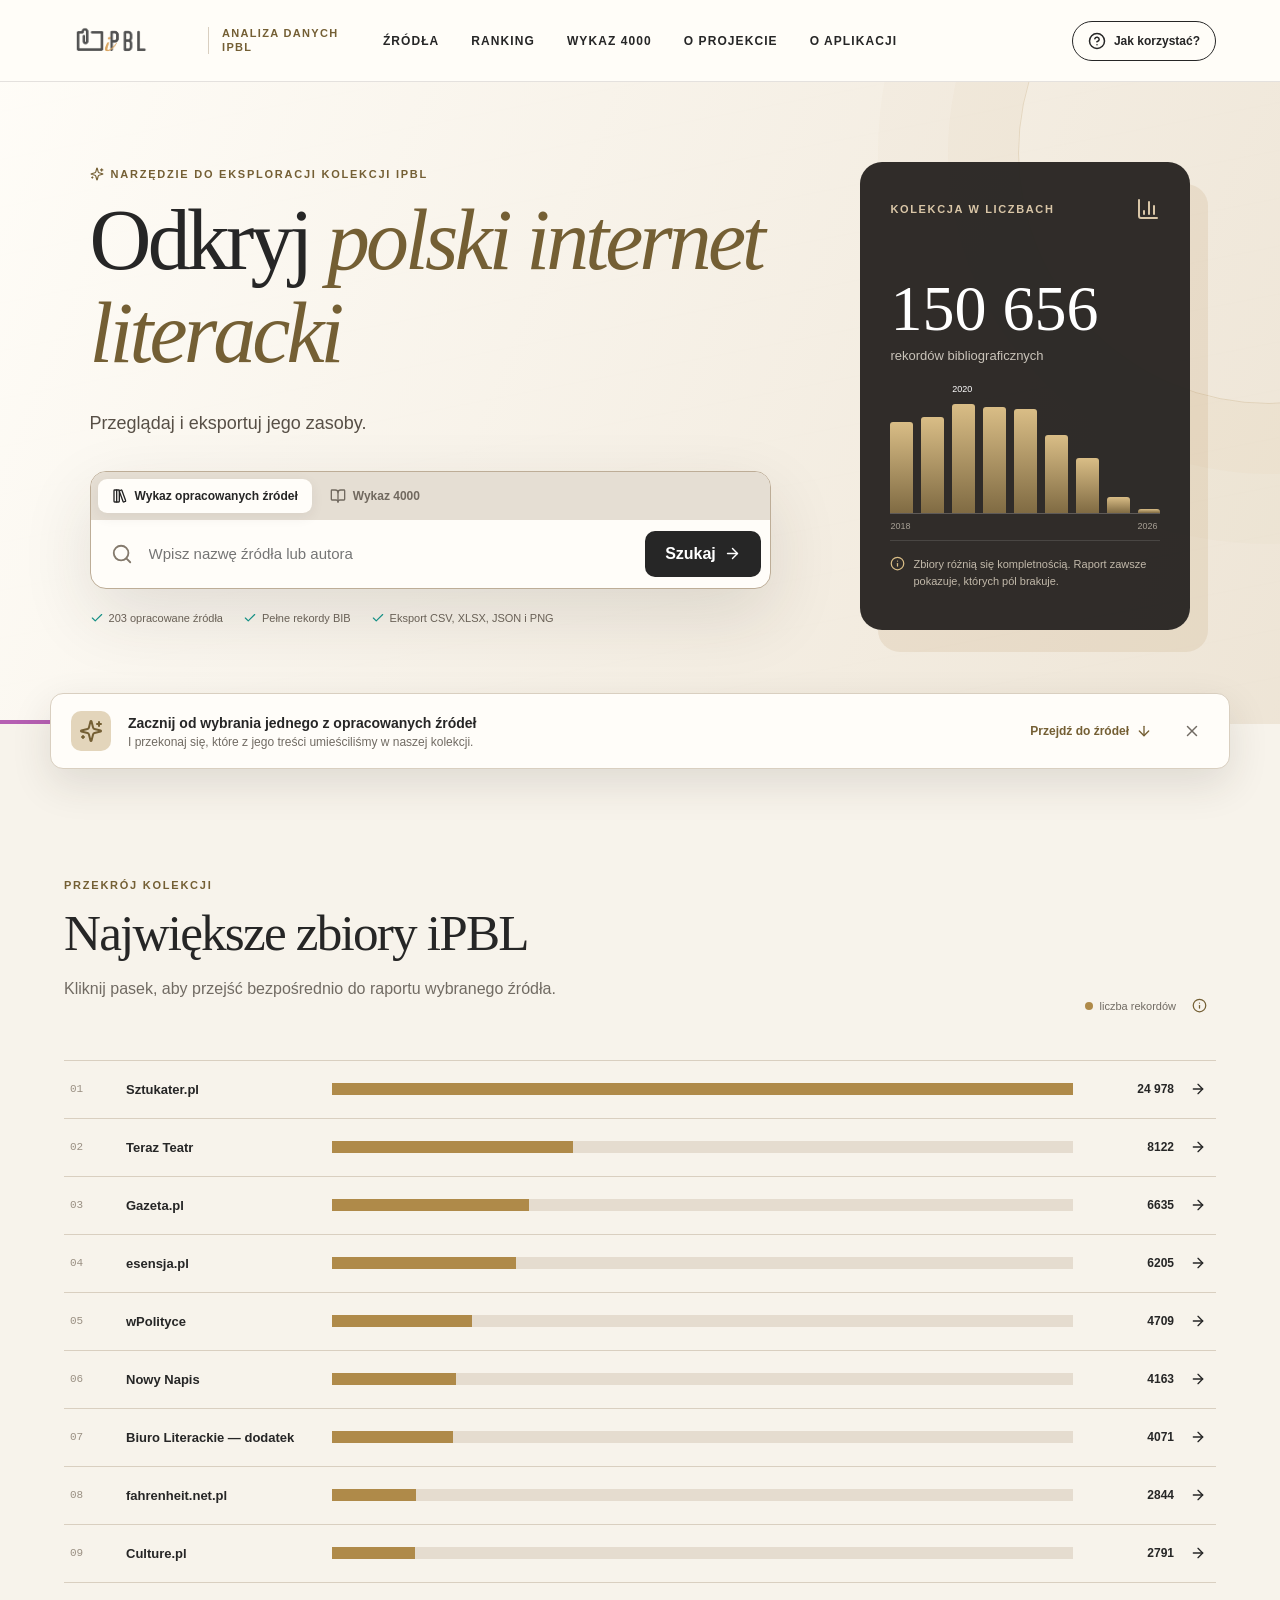
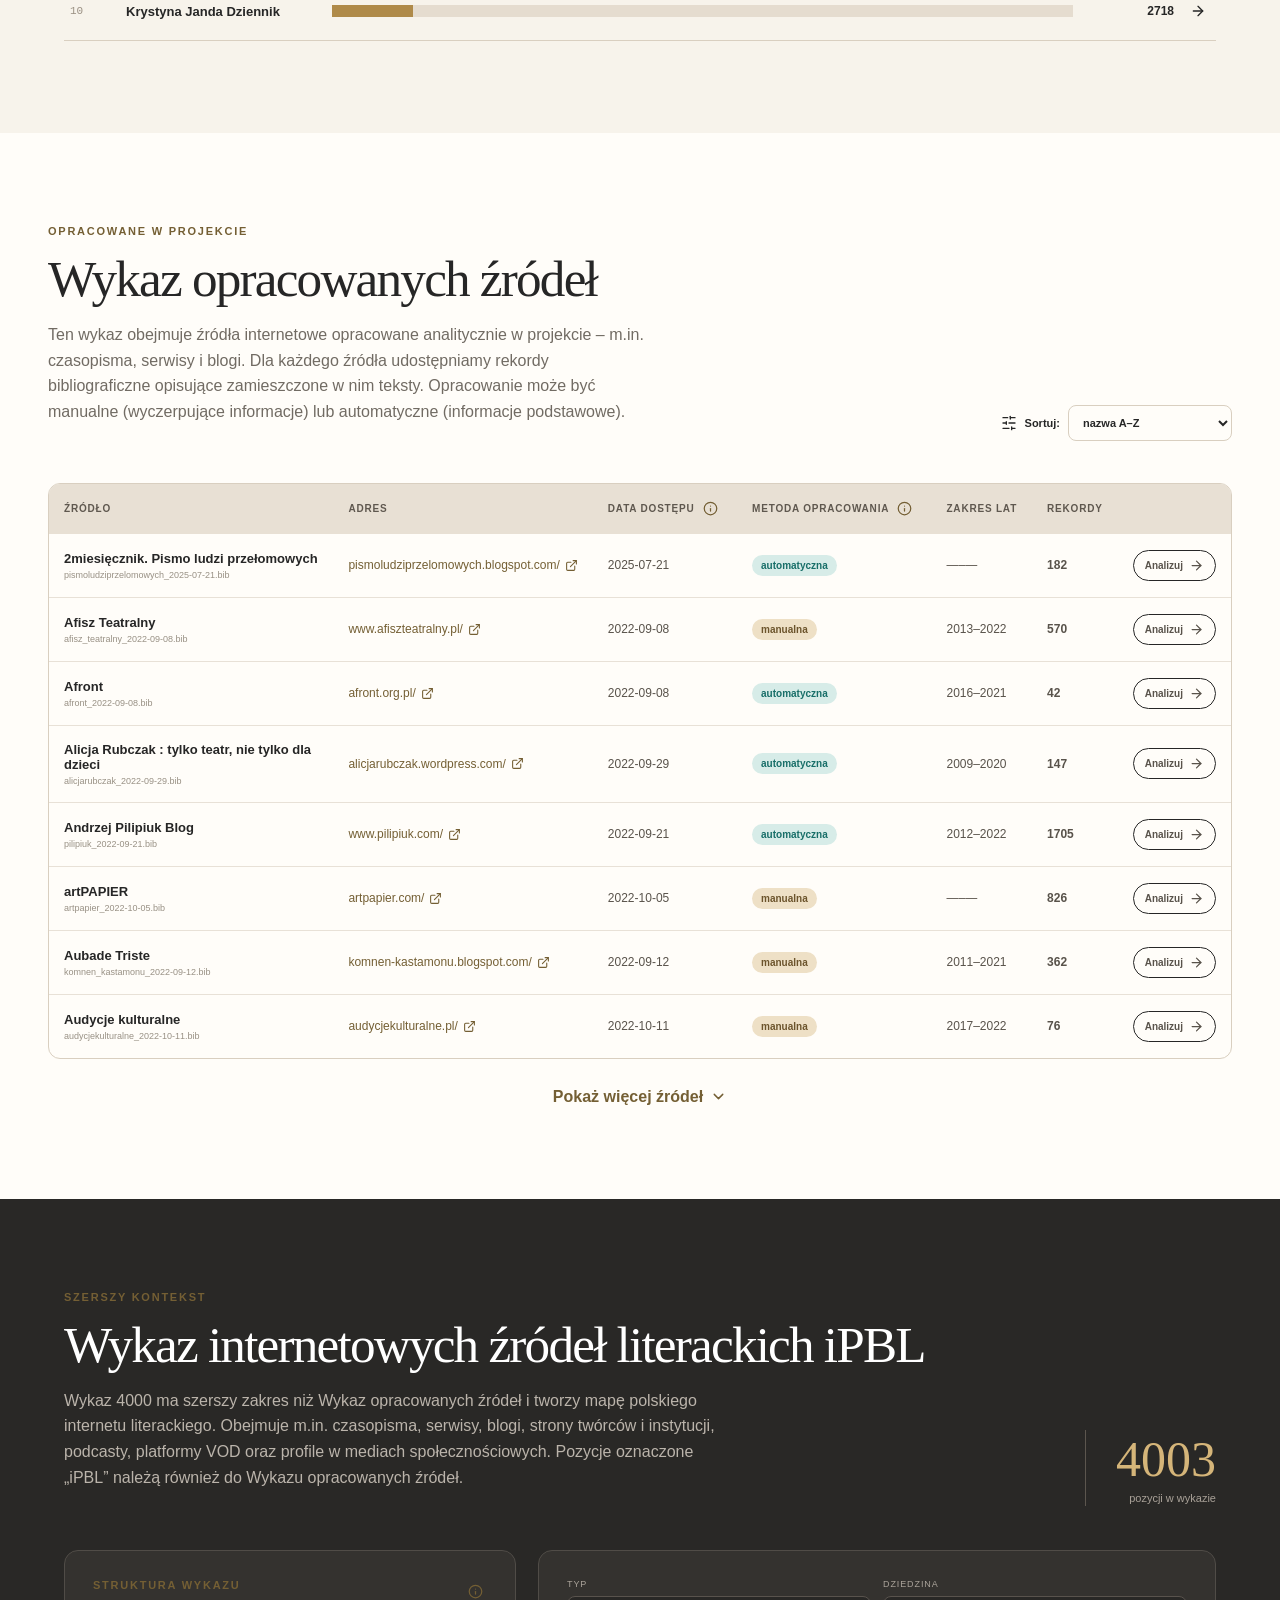
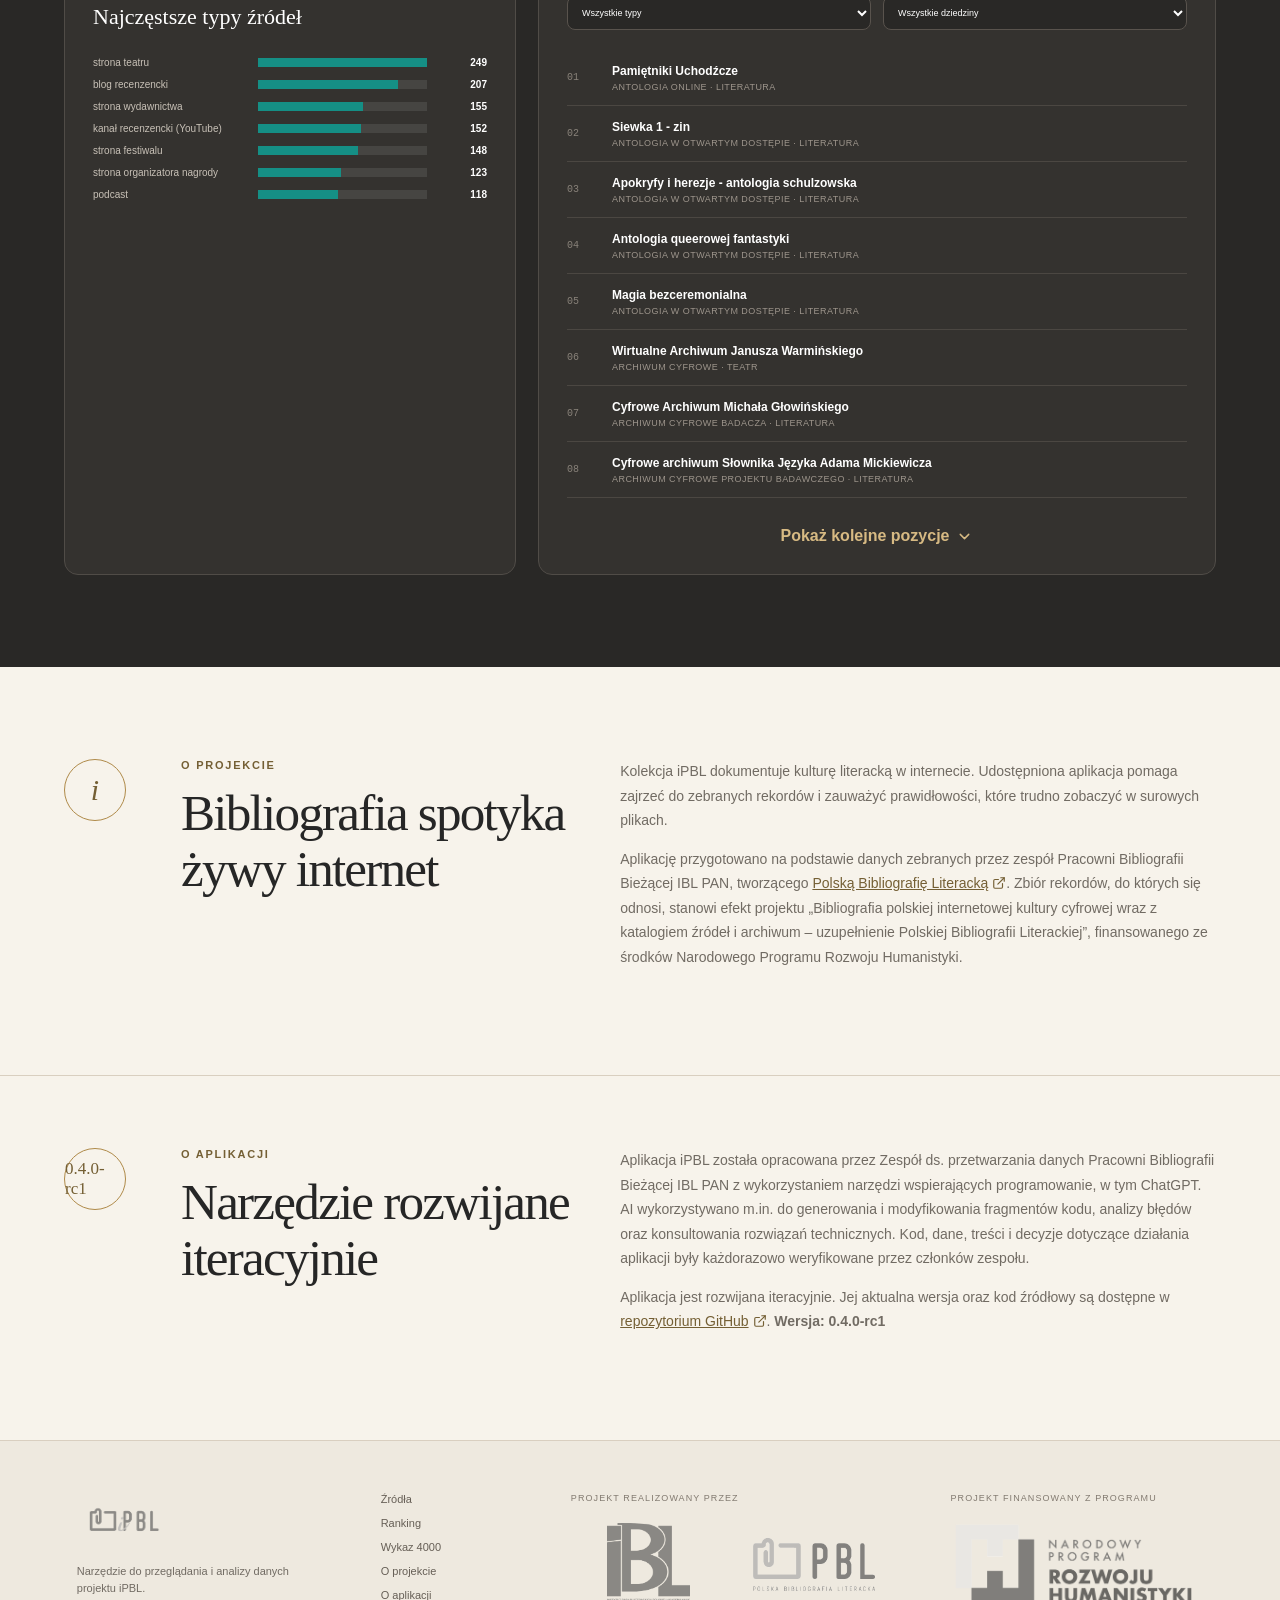
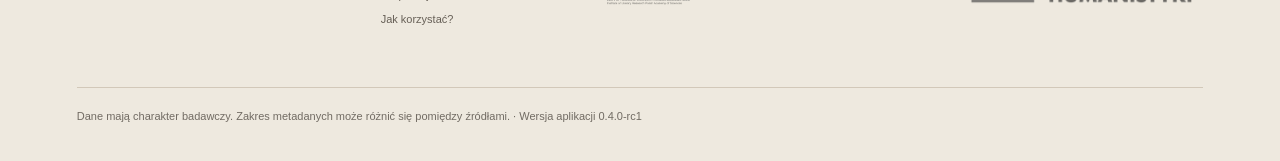
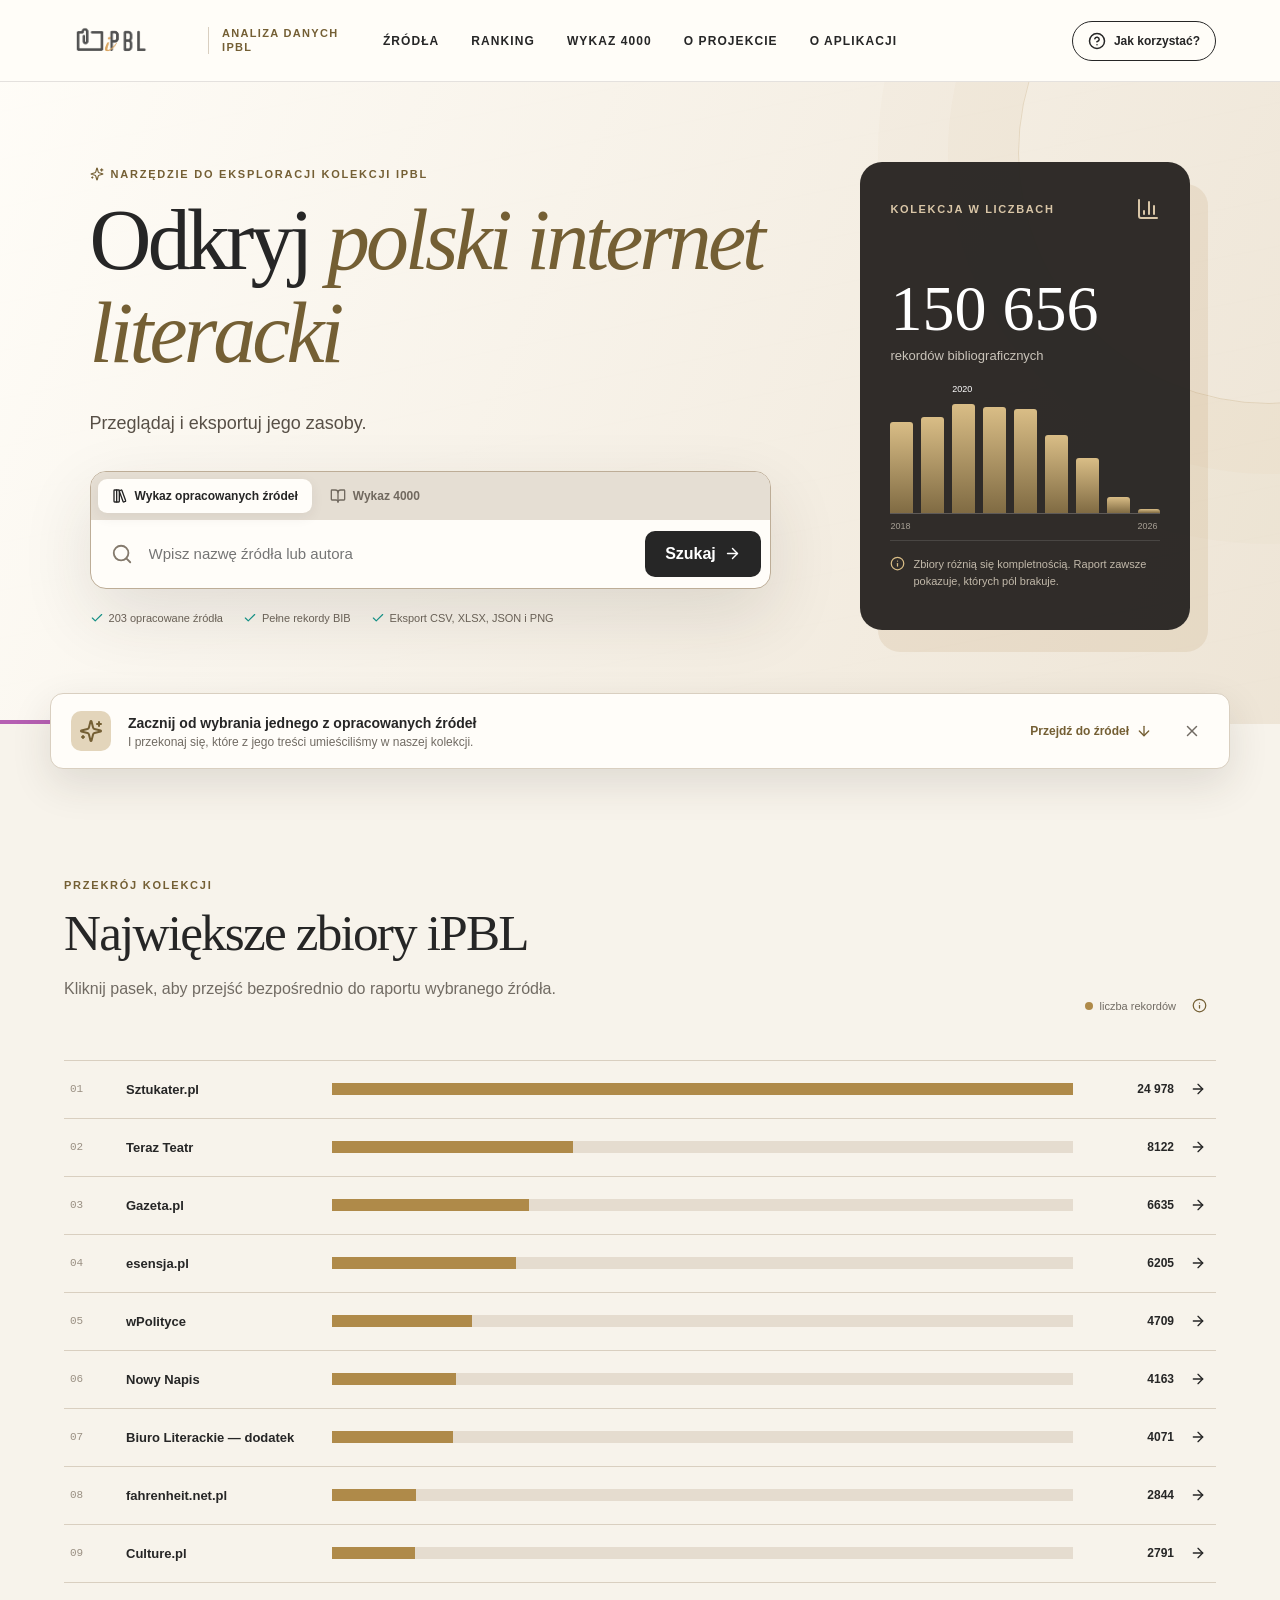
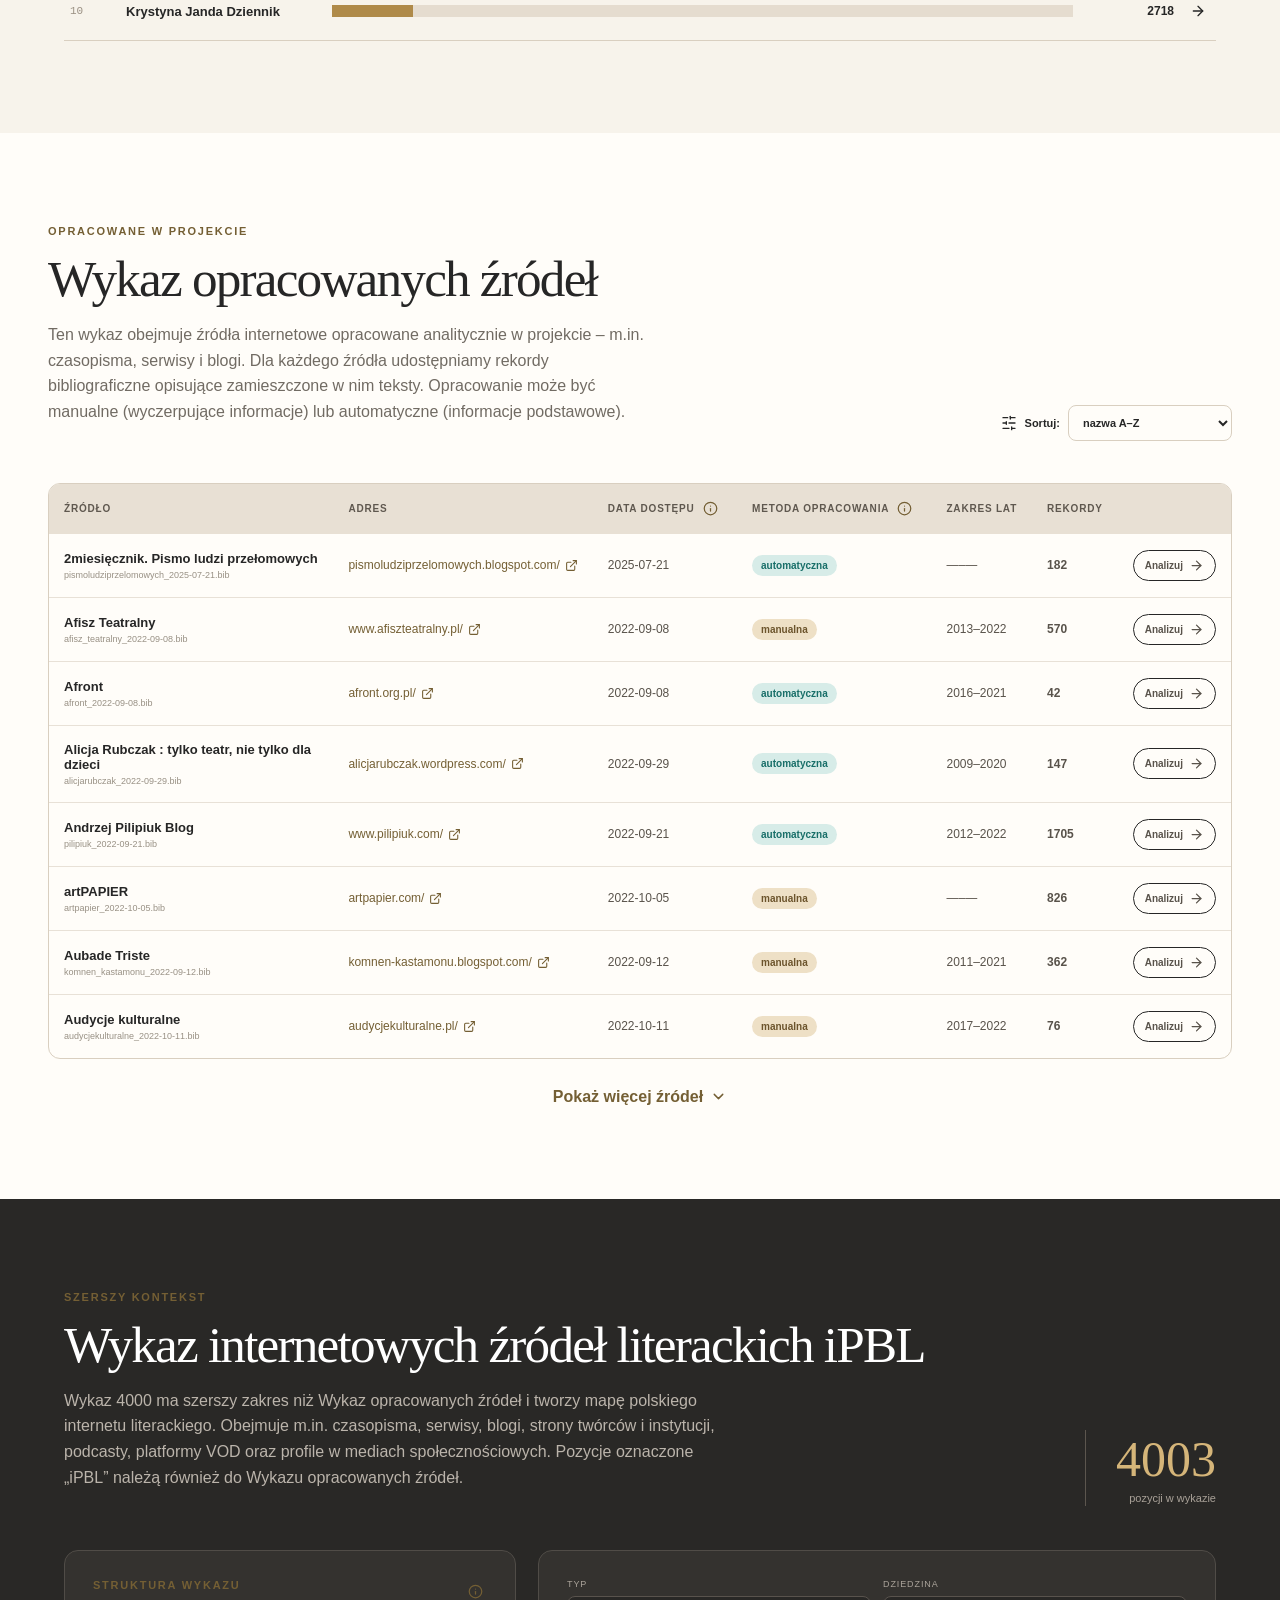
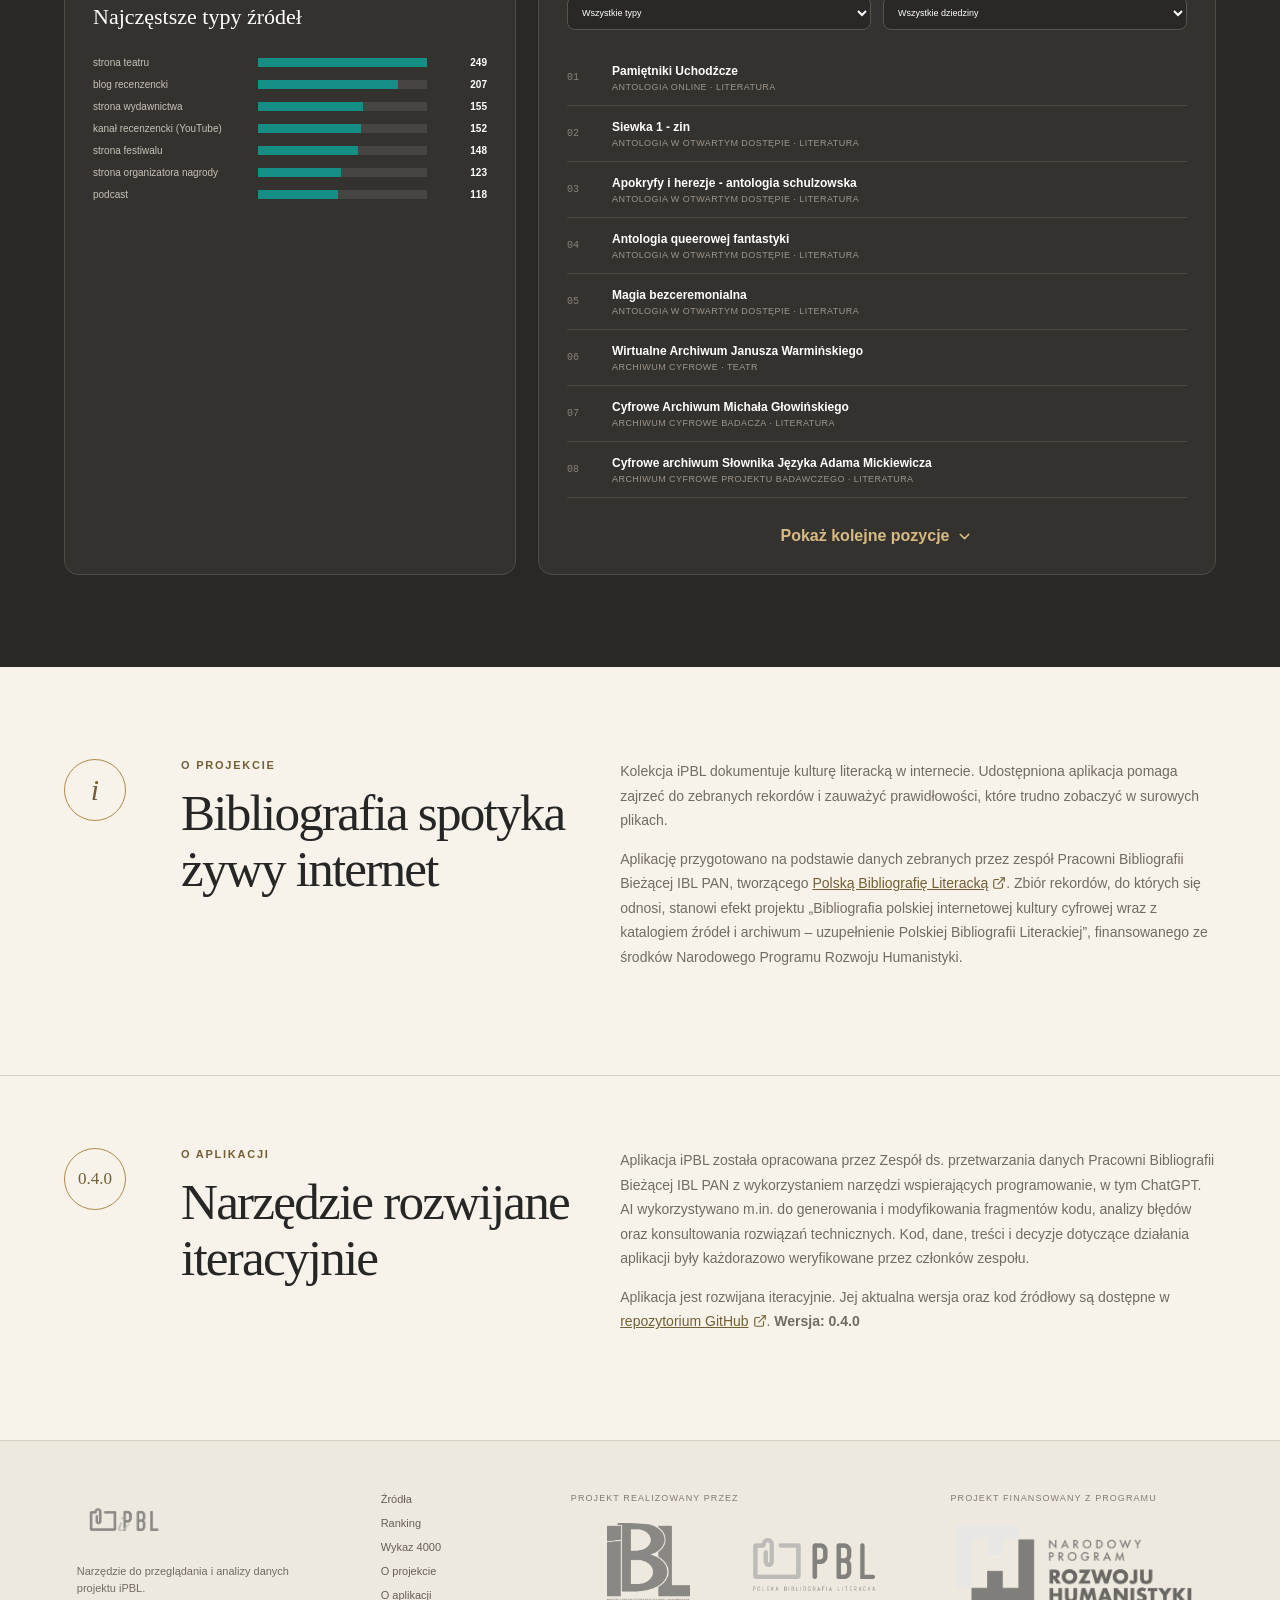
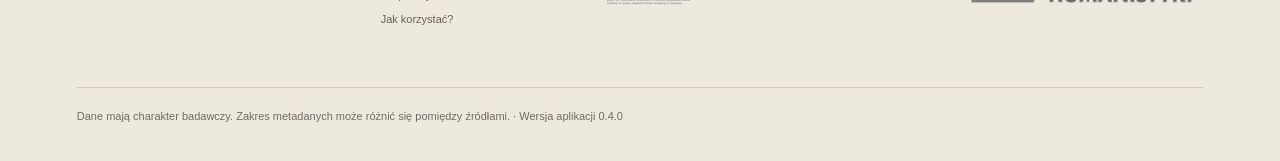
